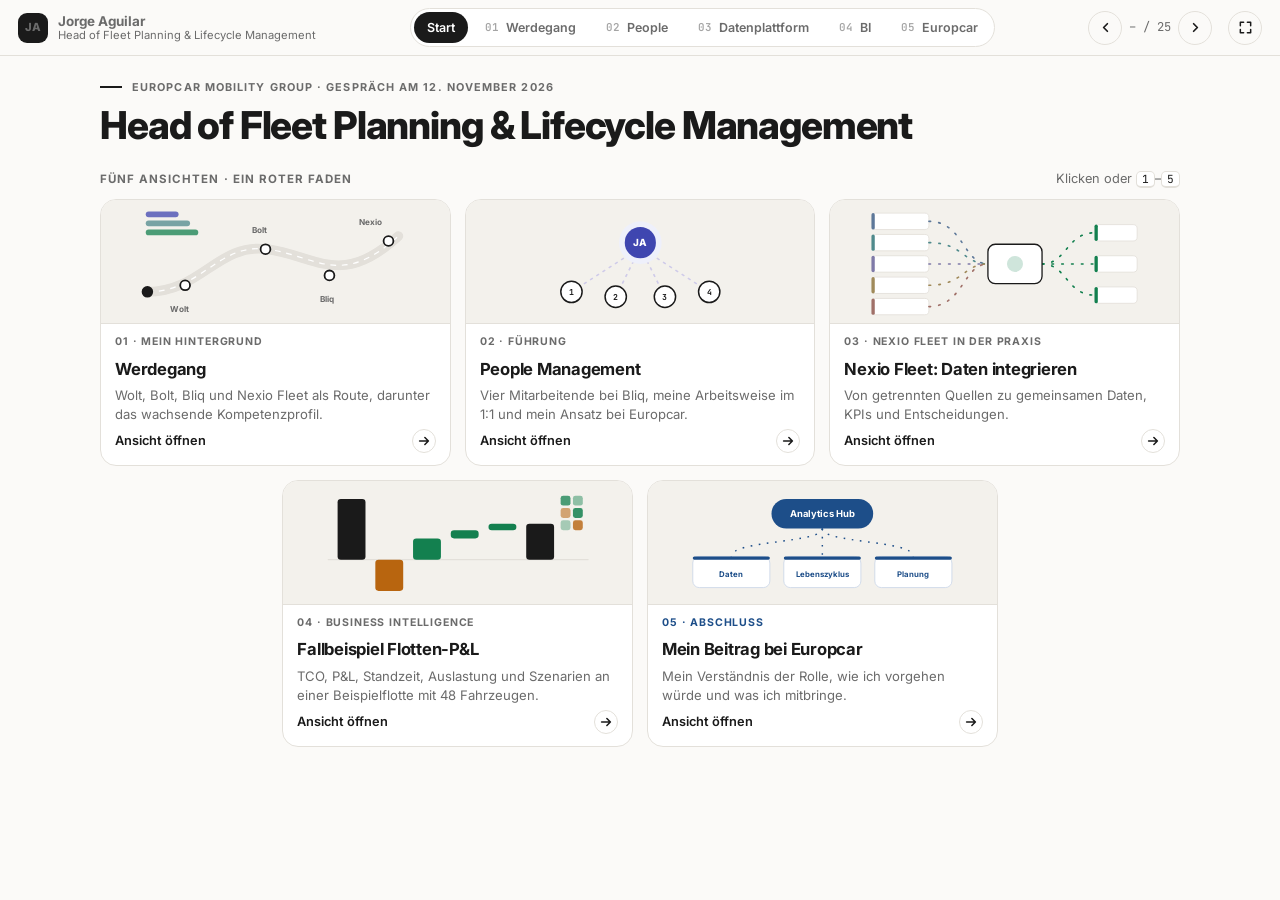
==== europcar-praesentation/index.html @ 6c00a8e5 "Europcar: Detail-Label im letzten Schritt „Fazit · Was ich bei Europcar einbringe“ Co-Authored-By: C" ====
<!DOCTYPE html>
<html lang="de" data-theme="light">
<head>
<meta charset="utf-8">
<meta name="viewport" content="width=device-width, initial-scale=1, viewport-fit=cover">
<title>Europcar · Interaktive Präsentation</title>
<link rel="preconnect" href="https://fonts.googleapis.com">
<link rel="preconnect" href="https://fonts.gstatic.com" crossorigin>
<link href="https://fonts.googleapis.com/css2?family=Inter:wght@400;500;600;700;800&family=JetBrains+Mono:wght@500;600;700&display=swap" rel="stylesheet">
<style>
:root{
  --bg:#fbfaf8;--panel:#ffffff;--ink:#1a1a1a;--quiet:#6b6b6b;--line:#e3e0da;--soft:#f3f1ec;
  --flow:#13804f;--leak:#b8650f;--gate:#3f46b0;--gate-bg:#eef0fb;--dim:#b9b5ad;
  --s1:#5d7899;--s2:#4f8a8c;--s3:#7f7aa8;--s4:#a08a5a;--s5:#a07068;
  --top:56px;
}
*,*::before,*::after{box-sizing:border-box}
html,body{height:100%}
body{margin:0;background:var(--bg);color:var(--ink);font-family:Inter,-apple-system,BlinkMacSystemFont,sans-serif;font-size:15px;line-height:1.55;-webkit-font-smoothing:antialiased;overflow:hidden}
/* ---------- top bar ---------- */
.top{position:fixed;inset:0 0 auto 0;height:var(--top);z-index:50;display:flex;align-items:center;gap:16px;padding:0 18px;
  background:rgba(251,250,248,.92);backdrop-filter:saturate(1.4) blur(8px);-webkit-backdrop-filter:saturate(1.4) blur(8px);border-bottom:1px solid var(--line)}
.brand{display:flex;align-items:center;gap:10px;min-width:0;cursor:pointer;background:none;border:0;padding:0;font:inherit;color:inherit;text-align:left}
.mono{width:30px;height:30px;border-radius:9px;background:var(--ink);color:var(--panel);display:grid;place-items:center;font-weight:800;font-size:.78rem;letter-spacing:.02em;flex:none}
.brand .mono{display:grid}
.brand b{display:block;font-size:.84rem;line-height:1.2}
.brand span{display:block;font-size:.7rem;color:var(--quiet);line-height:1.2;white-space:nowrap}
.tabs{display:flex;gap:4px;margin:0 auto;padding:3px;border:1px solid var(--line);border-radius:999px;background:var(--panel)}
.tabs button{font:inherit;font-size:.78rem;font-weight:600;color:var(--quiet);background:transparent;border:0;border-radius:999px;padding:6px 13px;cursor:pointer;white-space:nowrap;display:inline-flex;align-items:center;gap:7px}
.tabs button:hover{color:var(--ink)}
.tabs button.on{background:var(--ink);color:var(--panel)}
.tabs .n{font-family:"JetBrains Mono",monospace;font-size:.68rem;opacity:.6}
.tbtn{width:34px;height:34px;border-radius:999px;border:1px solid var(--line);background:transparent;color:var(--ink);display:inline-flex;align-items:center;justify-content:center;cursor:pointer;flex:none;padding:0}
.tbtn:hover{border-color:var(--ink)}
.tbtn svg{width:15px;height:15px}
@media (max-width:980px){.brand span{display:none}}
@media (max-width:820px){.tabs .t{display:none}.brand b{display:none}}
/* ---------- views ---------- */
.view{position:fixed;inset:var(--top) 0 0 0;display:none}
.view.on{display:block}
.view iframe{width:100%;height:100%;border:0;display:block;background:var(--bg)}
#welcome{overflow-y:auto}
/* ---------- welcome ---------- */
.hero{max-width:1120px;margin:0 auto;padding:clamp(14px,2.5vh,40px) 20px 12px}
.kick{font-size:.68rem;font-weight:700;text-transform:uppercase;letter-spacing:.1em;color:var(--quiet);display:flex;align-items:center;gap:10px}
.kick i{display:inline-block;width:22px;height:2px;background:var(--ink)}
h1{font-size:clamp(1.6rem,3vw,2.4rem);line-height:1.08;letter-spacing:-.03em;font-weight:800;margin:10px 0 0}
.lead{font-size:clamp(.98rem,1.4vw,1.1rem);color:var(--quiet);max-width:62ch;margin:0}
.lead b{color:var(--ink);font-weight:600}
.meta{display:flex;flex-wrap:wrap;gap:8px 22px;margin:22px 0 0;font-size:.82rem;color:var(--quiet)}
.meta span{display:inline-flex;align-items:center;gap:7px}
.meta i{width:6px;height:6px;border-radius:50%;background:var(--flow);display:inline-block}
.sect{display:flex;align-items:baseline;justify-content:space-between;gap:16px;margin:clamp(14px,2.5vh,32px) 0 10px;flex-wrap:wrap}
.sect h2{font-size:.72rem;font-weight:700;text-transform:uppercase;letter-spacing:.09em;color:var(--quiet);margin:0}
.sect p{margin:0;font-size:.8rem;color:var(--quiet)}
.cards{display:grid;grid-template-columns:repeat(3,minmax(0,1fr));gap:14px}
@media (max-width:900px){.cards{grid-template-columns:1fr}}
.card{position:relative;text-align:left;font:inherit;color:inherit;background:var(--panel);border:1px solid var(--line);border-radius:16px;padding:0;cursor:pointer;overflow:hidden;
  transition:border-color .2s,transform .25s cubic-bezier(.2,.7,.2,1),box-shadow .25s;animation:rise .6s cubic-bezier(.2,.7,.2,1) both;display:flex;flex-direction:column}
.card:nth-child(2){animation-delay:.08s}.card:nth-child(3){animation-delay:.16s}
.card:hover,.card:focus-visible{border-color:var(--ink);transform:translateY(-3px);box-shadow:0 14px 30px rgba(20,20,20,.08);outline:none}
.art{height:150px;background:var(--soft);border-bottom:1px solid var(--line);display:block;width:100%}
.cb{padding:10px 14px 12px;display:flex;flex-direction:column;gap:4px;flex:1}
.q{font-size:.66rem;font-weight:700;text-transform:uppercase;letter-spacing:.08em;color:var(--quiet);display:flex;justify-content:space-between;gap:8px}
.q .f{font-family:"JetBrains Mono",monospace;letter-spacing:0;text-transform:none}
.card h3{margin:2px 0 0;font-size:1.04rem;letter-spacing:-.015em}
.card p{margin:0;font-size:.82rem;line-height:1.4;color:var(--quiet)}
.go{margin-top:auto;padding-top:2px;display:flex;align-items:center;justify-content:space-between;font-size:.8rem;font-weight:600}
.go .arrow{width:24px;height:24px;border-radius:999px;border:1px solid var(--line);display:grid;place-items:center;transition:background .2s,color .2s,border-color .2s}
.card:hover .go .arrow{background:var(--ink);color:var(--panel);border-color:var(--ink)}
.closing{margin-top:14px;display:grid;grid-template-columns:auto 1fr;gap:14px;align-items:center;padding:14px 18px;border:1px dashed var(--dim);border-radius:14px;font-size:.86rem;color:var(--quiet);animation:rise .6s .24s cubic-bezier(.2,.7,.2,1) both}
.closing b{color:var(--ink)}
.closing .num{font-family:"JetBrains Mono",monospace;font-size:.72rem;font-weight:700;color:var(--ink);border:1px solid var(--line);border-radius:6px;padding:2px 7px;background:var(--panel)}
kbd{font-family:"JetBrains Mono",monospace;font-size:.7rem;border:1px solid var(--line);border-bottom-width:2px;border-radius:5px;padding:0 5px;background:var(--panel);color:var(--ink)}
@keyframes rise{from{opacity:0;transform:translateY(10px)}to{opacity:1;transform:none}}
/* art animations */
.route-dot{offset-path:path('M24 112 C 90 112, 110 52, 170 60 S 260 108, 330 44');animation:drive 4.5s cubic-bezier(.45,.05,.55,.95) infinite}
@keyframes drive{0%{offset-distance:0%}70%,100%{offset-distance:100%}}
.flow-dot{animation:flow 3.2s linear infinite}
@keyframes flow{from{stroke-dashoffset:60}to{stroke-dashoffset:0}}
.team-dash{animation:team 1s linear infinite}
@keyframes team{from{stroke-dashoffset:18}to{stroke-dashoffset:0}}
.bar-g{transform-box:fill-box;transform-origin:bottom;animation:grow 3.6s cubic-bezier(.2,.7,.2,1) -1.3s infinite}
@keyframes grow{0%{transform:scaleY(.15)}35%,85%{transform:scaleY(1)}100%{transform:scaleY(.15)}}
@media (prefers-reduced-motion:reduce){.card,.closing,.route-dot,.flow-dot,.team-dash,.bar-g{animation:none}}
.hint{position:fixed;left:50%;bottom:18px;transform:translateX(-50%) translateY(10px);z-index:60;background:var(--ink);color:var(--panel);font-size:.78rem;font-weight:600;padding:8px 14px;border-radius:999px;opacity:0;pointer-events:none;transition:opacity .25s,transform .25s}
.hint.show{opacity:1;transform:translateX(-50%)}
.cards{grid-template-columns:repeat(6,minmax(0,1fr))}
.cards .card{grid-column:span 2}.cards .card:nth-child(4){grid-column:2 / span 2}
@media (max-width:900px){.cards{grid-template-columns:1fr}.cards .card,.cards .card:nth-child(4){grid-column:auto}}
.card:nth-child(4){animation-delay:.24s}.card:nth-child(5){animation-delay:.32s}
.card.ec .q{color:#1d4e89}
.art{height:clamp(80px,calc(20vh - 56px),130px)}
.pulse{transform-box:fill-box;transform-origin:center;animation:pulse 2.6s ease-in-out infinite}
@keyframes pulse{0%,100%{transform:scale(.85);opacity:.9}50%{transform:scale(1.15);opacity:.4}}
.gnav{display:inline-flex;align-items:center;gap:6px;flex:none}
.gnav span{font-family:"JetBrains Mono",monospace;font-size:.76rem;color:var(--quiet);min-width:44px;text-align:center}
.gstrip{position:fixed;left:0;right:0;top:var(--top);height:3px;z-index:49;background:transparent}
.gstrip i{display:block;height:100%;background:var(--gate);width:0;transition:width .35s cubic-bezier(.2,.7,.2,1)}
@media (max-width:1100px){.tabs .t{display:none}}
@media (prefers-reduced-motion:reduce){.pulse{animation:none}}
.card .art *{animation-play-state:paused}
.card:hover .art *,.card:focus-visible .art *{animation-play-state:running}
</style>
</head>
<body>
<header class="top">
  <button class="brand" id="home" aria-label="Zur Startseite"><span class="mono">JA</span><span><b>Jorge Aguilar</b><span>Head of Fleet Planning &amp; Lifecycle Management</span></span></button>
  <nav class="tabs" id="tabs" aria-label="Ansichten">
    <button data-v="0"><span>Start</span></button>
    <button data-v="1"><span class="n">01</span><span class="t">Werdegang</span></button>
    <button data-v="2"><span class="n">02</span><span class="t">People</span></button>
    <button data-v="3"><span class="n">03</span><span class="t">Datenplattform</span></button>
    <button data-v="4"><span class="n">04</span><span class="t">BI</span></button>
    <button data-v="5"><span class="n">05</span><span class="t">Europcar</span></button>
  </nav>
  <div class="gnav" id="gnav"><button class="tbtn" id="gPrev" aria-label="Vorheriger Schritt"><svg width="14" height="14" viewBox="0 0 16 16" fill="none" stroke="currentColor" stroke-width="1.8" stroke-linecap="round" stroke-linejoin="round"><path d="M10 4L6 8l4 4"/></svg></button><span id="gN">– / 12</span><button class="tbtn" id="gNext" aria-label="Nächster Schritt"><svg width="14" height="14" viewBox="0 0 16 16" fill="none" stroke="currentColor" stroke-width="1.8" stroke-linecap="round" stroke-linejoin="round"><path d="M6 4l4 4-4 4"/></svg></button></div>
  <button class="tbtn" id="fsb" aria-label="Vollbild" title="Vollbild"></button>
</header>
<div class="gstrip" aria-hidden="true"><i id="gBar"></i></div>

<main>
<section class="view on" id="welcome" aria-label="Start">
  <div class="hero">
    <div class="kick"><i></i>Europcar Mobility Group · Gespräch am 12. November 2026</div>
    <h1>Head of Fleet Planning &amp; Lifecycle Management</h1>

    <div class="sect"><h2>Fünf Ansichten · ein roter Faden</h2><p>Klicken oder <kbd>1</kbd>–<kbd>5</kbd></p></div>
    <div class="cards">
      <button class="card" data-v="1">
        <svg class="art" viewBox="0 0 360 150" preserveAspectRatio="xMidYMid meet" aria-hidden="true">
          <path d="M24 112 C 90 112, 110 52, 170 60 S 260 108, 330 44" fill="none" stroke="#e3e0da" stroke-width="12" stroke-linecap="round"/>
          <path d="M24 112 C 90 112, 110 52, 170 60 S 260 108, 330 44" fill="none" stroke="#fff" stroke-width="1.5" stroke-dasharray="7 7"/>
          <g fill="#fff" stroke="#1a1a1a" stroke-width="2.2"><circle cx="70" cy="104" r="6"/><circle cx="168" cy="60" r="6"/><circle cx="246" cy="92" r="6"/><circle cx="318" cy="50" r="6"/></g>
          <circle class="route-dot" r="7" fill="#1a1a1a"/>
          <g font-family="Inter" font-size="10" font-weight="700" fill="#6b6b6b"><text x="52" y="136">Wolt</text><text x="152" y="40">Bolt</text><text x="234" y="124">Bliq</text><text x="282" y="30">Nexio</text></g>
          <g><rect x="22" y="14" width="40" height="7" rx="3.5" fill="#3f46b0" opacity=".75"/><rect x="22" y="25" width="54" height="7" rx="3.5" fill="#4f8a8c" opacity=".75"/><rect x="22" y="36" width="64" height="7" rx="3.5" fill="#13804f" opacity=".75"/></g>
        </svg>
        <div class="cb">
          <div class="q"><span>01 · Mein Hintergrund</span></div>
          <h3>Werdegang</h3>
          <p>Wolt, Bolt, Bliq und Nexio Fleet als Route, darunter das wachsende Kompetenzprofil.</p>
          <div class="go"><span>Ansicht öffnen</span><span class="arrow"><svg width="14" height="14" viewBox="0 0 16 16" fill="none" stroke="currentColor" stroke-width="1.8" stroke-linecap="round" stroke-linejoin="round"><path d="M3 8h10M9 4l4 4-4 4"/></svg></span></div>
        </div>
      </button>
      <button class="card" data-v="2">
        <svg class="art" viewBox="0 0 360 150" preserveAspectRatio="xMidYMid meet" aria-hidden="true">
          <g class="team-dash" stroke="#cfcbe9" stroke-width="2" fill="none" stroke-dasharray="4 5"><path d="M96 112 L180 58"/><path d="M150 118 L180 58"/><path d="M210 118 L180 58"/><path d="M264 112 L180 58"/></g>
          <circle class="pulse" cx="180" cy="52" r="26" fill="#eef0fb"/>
          <circle cx="180" cy="52" r="19" fill="#3f46b0"/><text x="180" y="56.5" text-anchor="middle" font-family="Inter" font-size="12" font-weight="800" fill="#fff">JA</text>
          <g fill="#fff" stroke="#1a1a1a" stroke-width="1.8"><circle cx="96" cy="112" r="13"/><circle cx="150" cy="118" r="13"/><circle cx="210" cy="118" r="13"/><circle cx="264" cy="112" r="13"/></g>
          <g font-family="JetBrains Mono" font-size="10" font-weight="700" fill="#1a1a1a" text-anchor="middle"><text x="96" y="115.5">1</text><text x="150" y="121.5">2</text><text x="210" y="121.5">3</text><text x="264" y="115.5">4</text></g>
        </svg>
        <div class="cb">
          <div class="q"><span>02 · Führung</span></div>
          <h3>People Management</h3>
          <p>Vier Mitarbeitende bei Bliq, meine Arbeitsweise im 1:1 und mein Ansatz bei Europcar.</p>
          <div class="go"><span>Ansicht öffnen</span><span class="arrow"><svg width="14" height="14" viewBox="0 0 16 16" fill="none" stroke="currentColor" stroke-width="1.8" stroke-linecap="round" stroke-linejoin="round"><path d="M3 8h10M9 4l4 4-4 4"/></svg></span></div>
        </div>
      </button>
      <button class="card" data-v="3">
        <svg class="art" viewBox="0 0 360 150" preserveAspectRatio="xMidYMid meet" aria-hidden="true">
          <g fill="#fff" stroke="#e3e0da"><rect x="18" y="16" width="70" height="20" rx="5"/><rect x="18" y="42" width="70" height="20" rx="5"/><rect x="18" y="68" width="70" height="20" rx="5"/><rect x="18" y="94" width="70" height="20" rx="5"/><rect x="18" y="120" width="70" height="20" rx="5"/></g>
          <g><rect x="18" y="16" width="4" height="20" rx="2" fill="#5d7899"/><rect x="18" y="42" width="4" height="20" rx="2" fill="#4f8a8c"/><rect x="18" y="68" width="4" height="20" rx="2" fill="#7f7aa8"/><rect x="18" y="94" width="4" height="20" rx="2" fill="#a08a5a"/><rect x="18" y="120" width="4" height="20" rx="2" fill="#a07068"/></g>
          <g fill="none" stroke-width="2" stroke-linecap="round" class="flow-dot" stroke-dasharray="2 10">
            <path d="M88 26 C 130 26,130 78,160 78" stroke="#5d7899"/><path d="M88 52 C 130 52,130 78,160 78" stroke="#4f8a8c"/><path d="M88 78 L 160 78" stroke="#7f7aa8"/><path d="M88 104 C 130 104,130 78,160 78" stroke="#a08a5a"/><path d="M88 130 C 130 130,130 78,160 78" stroke="#a07068"/>
            <path d="M226 78 C 256 78,256 40,290 40" stroke="#13804f"/><path d="M226 78 L 290 78" stroke="#13804f"/><path d="M226 78 C 256 78,256 116,290 116" stroke="#13804f"/></g>
          <rect x="160" y="54" width="66" height="48" rx="9" fill="#fff" stroke="#1a1a1a" stroke-width="1.6"/>
          <circle cx="193" cy="78" r="9" fill="#13804f" opacity=".2" stroke="#13804f" stroke-width="1.5"/>
          <g fill="#fff" stroke="#e3e0da"><rect x="290" y="30" width="52" height="20" rx="5"/><rect x="290" y="68" width="52" height="20" rx="5"/><rect x="290" y="106" width="52" height="20" rx="5"/></g>
          <g><rect x="290" y="30" width="4" height="20" rx="2" fill="#13804f"/><rect x="290" y="68" width="4" height="20" rx="2" fill="#13804f"/><rect x="290" y="106" width="4" height="20" rx="2" fill="#13804f"/></g>
        </svg>
        <div class="cb">
          <div class="q"><span>03 · Nexio Fleet in der Praxis</span></div>
          <h3>Nexio Fleet: Daten integrieren</h3>
          <p>Von getrennten Quellen zu gemeinsamen Daten, KPIs und Entscheidungen.</p>
          <div class="go"><span>Ansicht öffnen</span><span class="arrow"><svg width="14" height="14" viewBox="0 0 16 16" fill="none" stroke="currentColor" stroke-width="1.8" stroke-linecap="round" stroke-linejoin="round"><path d="M3 8h10M9 4l4 4-4 4"/></svg></span></div>
        </div>
      </button>
      <button class="card" data-v="4">
        <svg class="art" viewBox="0 0 360 150" preserveAspectRatio="xMidYMid meet" aria-hidden="true">
          <line x1="22" y1="96" x2="340" y2="96" stroke="#e3e0da" stroke-width="1.5"/>
          <rect class="bar-g" x="34" y="22" width="34" height="74" rx="4" fill="#1a1a1a"/>
          <rect class="bar-g" style="animation-delay:.12s" x="80" y="96" width="34" height="38" rx="4" fill="#b8650f"/>
          <rect class="bar-g" style="animation-delay:.24s" x="126" y="70" width="34" height="26" rx="4" fill="#13804f"/>
          <rect class="bar-g" style="animation-delay:.36s" x="172" y="60" width="34" height="10" rx="4" fill="#13804f"/>
          <rect class="bar-g" style="animation-delay:.48s" x="218" y="52" width="34" height="8" rx="4" fill="#13804f"/>
          <rect class="bar-g" style="animation-delay:.6s" x="264" y="52" width="34" height="44" rx="4" fill="#1a1a1a"/>
          <g>
            <rect x="306" y="18" width="12" height="12" rx="3" fill="#13804f" opacity=".75"/><rect x="321" y="18" width="12" height="12" rx="3" fill="#13804f" opacity=".45"/>
            <rect x="306" y="33" width="12" height="12" rx="3" fill="#b8650f" opacity=".55"/><rect x="321" y="33" width="12" height="12" rx="3" fill="#13804f" opacity=".85"/>
            <rect x="306" y="48" width="12" height="12" rx="3" fill="#13804f" opacity=".35"/><rect x="321" y="48" width="12" height="12" rx="3" fill="#b8650f" opacity=".8"/></g>
        </svg>
        <div class="cb">
          <div class="q"><span>04 · Business Intelligence</span></div>
          <h3>Fallbeispiel Flotten-P&amp;L</h3>
          <p>TCO, P&amp;L, Standzeit, Auslastung und Szenarien an einer Beispielflotte mit 48 Fahrzeugen.</p>
          <div class="go"><span>Ansicht öffnen</span><span class="arrow"><svg width="14" height="14" viewBox="0 0 16 16" fill="none" stroke="currentColor" stroke-width="1.8" stroke-linecap="round" stroke-linejoin="round"><path d="M3 8h10M9 4l4 4-4 4"/></svg></span></div>
        </div>
      </button>
      <button class="card ec" data-v="5">
        <svg class="art" viewBox="0 0 360 150" preserveAspectRatio="xMidYMid meet" aria-hidden="true">
          <g fill="#fff" stroke="#c9d6e8"><rect x="22" y="92" width="94" height="38" rx="8"/><rect x="133" y="92" width="94" height="38" rx="8"/><rect x="244" y="92" width="94" height="38" rx="8"/></g>
          <g fill="#1d4e89"><rect x="22" y="92" width="94" height="4" rx="2"/><rect x="133" y="92" width="94" height="4" rx="2"/><rect x="244" y="92" width="94" height="4" rx="2"/></g>
          <g fill="none" stroke="#1d4e89" stroke-width="1.8" class="flow-dot" stroke-dasharray="2 8"><path d="M180 58 C 180 76, 69 72, 69 92"/><path d="M180 58 L 180 92"/><path d="M180 58 C 180 76, 291 72, 291 92"/></g>
          <rect x="118" y="22" width="124" height="36" rx="18" fill="#1d4e89"/><text x="180" y="44.5" text-anchor="middle" font-family="Inter" font-size="11.5" font-weight="700" fill="#fff">Analytics Hub</text>
          <g font-family="Inter" font-size="9.5" font-weight="700" fill="#1d4e89" text-anchor="middle"><text x="69" y="117">Daten</text><text x="180" y="117">Lebenszyklus</text><text x="291" y="117">Planung</text></g>
        </svg>
        <div class="cb">
          <div class="q"><span>05 · Abschluss</span></div>
          <h3>Mein Beitrag bei Europcar</h3>
          <p>Mein Verständnis der Rolle, wie ich vorgehen würde und was ich mitbringe.</p>
          <div class="go"><span>Ansicht öffnen</span><span class="arrow"><svg width="14" height="14" viewBox="0 0 16 16" fill="none" stroke="currentColor" stroke-width="1.8" stroke-linecap="round" stroke-linejoin="round"><path d="M3 8h10M9 4l4 4-4 4"/></svg></span></div>
        </div>
      </button>
    </div>
  </div>
</section>
<section class="view" id="v1" aria-label="Werdegang"><iframe title="Werdegang" allow="fullscreen" allowfullscreen></iframe></section>
<section class="view" id="v2" aria-label="People Management"><iframe title="People Management" allow="fullscreen" allowfullscreen></iframe></section>
<section class="view" id="v3" aria-label="Datenplattform"><iframe title="Nexio Fleet: Datenfluss" allow="fullscreen" allowfullscreen></iframe></section>
<section class="view" id="v4" aria-label="Business Intelligence"><iframe title="Business Intelligence" allow="fullscreen" allowfullscreen></iframe></section>
<section class="view" id="v5" aria-label="Mein Beitrag bei Europcar"><iframe title="Mein Beitrag bei Europcar" allow="fullscreen" allowfullscreen></iframe></section>
</main>
<div class="hint" id="hint"></div>

<script>
var SRC=[null,"<!DOCTYPE html>\n<html lang=\"de\" data-theme=\"light\">\n<head>\n<meta charset=\"utf-8\">\n<meta name=\"viewport\" content=\"width=device-width, initial-scale=1, viewport-fit=cover\">\n<title>Folie 3 · Werdegang<\/title>\n<link rel=\"preconnect\" href=\"https://fonts.googleapis.com\">\n<link rel=\"preconnect\" href=\"https://fonts.gstatic.com\" crossorigin>\n<link href=\"https://fonts.googleapis.com/css2?family=Inter:wght@400;500;600;700;800&family=JetBrains+Mono:wght@500;600;700&display=swap\" rel=\"stylesheet\">\n<style>\n:root{\n  --bg:#fbfaf8;--panel:#ffffff;--ink:#1a1a1a;--quiet:#6b6b6b;--line:#e3e0da;--soft:#f3f1ec;\n  --road:#e6e3dd;--road2:#1a1a1a;--flow:#13804f;--dim:#b9b5ad;\n  --m:#3f46b0;--p:#4f8a8c;--d:#13804f;--e:#b8650f;\n  --shadow:none;\n}\n*,*::before,*::after{box-sizing:border-box}\nbody{margin:0;background:var(--bg);color:var(--ink);font-family:Inter,-apple-system,BlinkMacSystemFont,sans-serif;font-size:15px;line-height:1.55;-webkit-font-smoothing:antialiased}\n.wrap{max-width:1160px;margin:0 auto;padding:72px 16px 90px}\n.bar{display:flex;flex-wrap:wrap;gap:4px;margin-bottom:-1px;padding:0 14px;align-items:flex-end;position:relative;z-index:1}\n.bar button{padding:8px 16px;font:inherit;font-size:.79rem;font-weight:600;background:var(--soft);color:var(--quiet);border:1px solid var(--line);border-radius:10px 10px 0 0;cursor:pointer;transition:background .2s,color .2s}\n.bar button:hover{color:var(--ink);background:#ece9e3}\n.bar button.on{background:var(--panel);color:var(--ink);border-bottom-color:var(--panel);padding-top:10px}\n.bar button .no{font-family:\"JetBrains Mono\",monospace;font-size:.7rem;opacity:.55;margin-right:6px}\n.bar .sp{flex:1}\n#stage{background:var(--bg)}\n.frame{background:var(--panel);border:1px solid var(--line);border-radius:14px;overflow:hidden}\n.caption{display:flex;gap:14px;align-items:flex-start;justify-content:space-between;padding:14px 18px 10px;border-bottom:1px solid var(--line)}\n.caption .ct{font-size:.66rem;font-weight:700;text-transform:uppercase;letter-spacing:.08em;color:var(--quiet)}\n.caption .ch{font-size:1.12rem;font-weight:700;margin:2px 0 0;letter-spacing:-.01em}\n.caption .nav{display:flex;gap:6px;align-items:center;flex:none}\n.scroll{overflow-x:auto;-webkit-overflow-scrolling:touch}\ncanvas{display:block;min-width:920px;width:100%;height:auto}\n#stage:fullscreen{padding:24px 30px;display:flex;flex-direction:column;justify-content:center}\n#stage:fullscreen .scroll{overflow:hidden}\n#stage:fullscreen canvas{min-width:0;width:auto;max-width:100%;max-height:calc(100vh - 150px);margin:0 auto}\n.detail{margin-top:16px;background:var(--panel);border:1px solid var(--line);border-radius:16px;box-shadow:var(--shadow);padding:22px 24px}\n.dhead{display:flex;justify-content:space-between;gap:20px;align-items:flex-start;flex-wrap:wrap}\n.kick{font-size:.64rem;font-weight:700;text-transform:uppercase;letter-spacing:.08em;color:var(--quiet)}\n.detail h3{margin:4px 0 2px;font-size:1.25rem;letter-spacing:-.015em}\n.meta{font-size:.84rem;color:var(--quiet)}\n.hero{display:flex;gap:22px;flex-wrap:wrap}\n.hero div{text-align:right}\n.hero b{display:block;font-family:\"JetBrains Mono\",monospace;font-size:1.45rem;font-weight:700;letter-spacing:-.02em;line-height:1.1;color:var(--flow)}\n.hero span{font-size:.72rem;color:var(--quiet)}\n.grid3{display:grid;grid-template-columns:1.25fr 1fr 1fr;gap:12px;margin-top:16px}\n@media (max-width:860px){.grid3{grid-template-columns:1fr !important}.hero div{text-align:left}}\n.cell{background:var(--soft);border-radius:12px;padding:12px 14px;font-size:.86rem}\n.cell .h{display:block;font-size:.62rem;font-weight:700;text-transform:uppercase;letter-spacing:.08em;color:var(--quiet);margin-bottom:6px}\n.cell ul{margin:0;padding-left:16px}.cell li{margin-bottom:3px}\n.cell.ev .h{color:var(--flow)}.cell.ec .h{color:var(--p)}\n.tri{display:grid;grid-template-columns:repeat(3,minmax(0,1fr));gap:12px;margin-top:16px}\n@media (max-width:760px){.tri{grid-template-columns:1fr}}\n.tri .cell b.t{display:block;font-size:.9rem;margin-bottom:6px}\n.chips{display:flex;flex-wrap:wrap;gap:6px;margin-top:14px}\n.chip{display:inline-flex;align-items:center;gap:7px;font-size:.76rem;font-weight:600;padding:5px 11px;border-radius:999px;border:1px solid var(--line);background:var(--panel);color:var(--ink);cursor:pointer;font-family:inherit}\n.chip:hover{border-color:var(--quiet)}\n.sw{width:9px;height:9px;border-radius:3px;display:inline-block}\n.tags{display:flex;flex-wrap:wrap;gap:5px;margin-top:4px}\n.tags span{font-size:.72rem;font-weight:600;padding:2px 8px;border-radius:6px;background:var(--panel);border:1px solid var(--line)}\n.fade{animation:fade .45s ease both}\n@keyframes fade{from{opacity:0;transform:translateY(5px)}to{opacity:1;transform:none}}\n@media (prefers-reduced-motion:reduce){.fade{animation:none}}\n.dhead{cursor:pointer;user-select:none;align-items:center}\n.dhead .dr{display:flex;align-items:center;gap:22px;flex-wrap:wrap}\n.tog{display:inline-flex;align-items:center;gap:6px;font-size:.76rem;font-weight:600;padding:6px 12px;border-radius:999px;border:1px solid var(--line);background:var(--panel);color:var(--ink);white-space:nowrap}\n.dhead:hover .tog{border-color:var(--quiet)}\n.tog svg{transition:transform .3s ease}\n.detail.open .tog svg{transform:rotate(180deg)}\n.dbody{display:grid;grid-template-rows:0fr;transition:grid-template-rows .35s ease}\n.detail.open .dbody{grid-template-rows:1fr}\n.dbody>div{overflow:hidden;min-height:0}\n.detail{padding:16px 22px}\n.detail h3{font-size:1.1rem}\n@media (prefers-reduced-motion:reduce){.dbody,.tog svg{transition:none}}\n/* ---- gemeinsame Bedienelemente (wie Folie 4) ---- */\n.caption .nav button{width:34px;height:34px;border-radius:999px;border:1px solid var(--line);background:transparent;color:var(--ink);font:inherit;font-size:1rem;cursor:pointer;display:inline-flex;align-items:center;justify-content:center;padding:0}\n.caption .nav button:hover{border-color:var(--ink)}\n.caption .nav button svg{width:15px;height:15px;display:block}\n.caption .nav .sep{width:1px;height:20px;background:var(--line);margin:0 6px;min-width:0}\n.caption .nav span#capN{font-family:\"JetBrains Mono\",monospace;font-size:.8rem;color:var(--quiet);min-width:38px;text-align:center}\n.drawer{position:fixed;left:50%;bottom:0;transform:translateX(-50%);width:min(1128px,calc(100vw - 32px));z-index:20;\n  background:var(--panel);border:1px solid var(--line);border-bottom:none;border-radius:14px 14px 0 0;box-shadow:0 -6px 24px rgba(0,0,0,.10)}\n.dh{width:100%;display:flex;align-items:center;gap:12px;padding:10px 18px;background:transparent;border:0;color:var(--ink);font:inherit;cursor:pointer;text-align:left;border-radius:14px 14px 0 0}\n.dh:hover .dchev{border-color:var(--ink)}\n.dh .dt{font-size:.62rem;font-weight:700;text-transform:uppercase;letter-spacing:.07em;color:var(--quiet);border:1px solid var(--line);border-radius:5px;padding:2px 7px;white-space:nowrap}\n.dh .dn{font-size:.86rem;font-weight:600;overflow:hidden;text-overflow:ellipsis;white-space:nowrap}\n.dh .dhero{display:flex;gap:16px;margin-left:auto;white-space:nowrap}\n.dh .dhero span{font-size:.7rem;color:var(--quiet)}\n.dh .dhero b{font-family:\"JetBrains Mono\",monospace;font-size:.86rem;color:var(--flow);margin-right:5px}\n.dh .dhint{font-size:.74rem;color:var(--quiet);white-space:nowrap}\n.dh .dhero:empty+.dhint{margin-left:auto}\n.dh .dchev{flex:none;width:28px;height:28px;border-radius:999px;border:1px solid var(--line);display:inline-flex;align-items:center;justify-content:center}\n.dh .dchev svg{width:14px;height:14px;transition:transform .2s}\n.drawer.open .dchev svg{transform:rotate(180deg)}\n#detail{display:none;padding:2px 18px 18px;max-height:46vh;overflow-y:auto;border-top:1px solid var(--line)}\n.drawer.open #detail{display:block;padding-top:14px}\n@media (max-width:760px){.dh .dhint,.dh .dhero{display:none}}\n.key{display:flex;flex-wrap:wrap;gap:14px;margin:12px 0 16px;font-size:.75rem;color:var(--quiet)}\n.key span{display:inline-flex;align-items:center;gap:6px}\n.key .sw{width:11px;height:11px;border-radius:3px;flex:none;display:inline-block}\n/* Detailbereich öffnet nach unten (im Seitenfluss statt fixiert) */\n.drawer{position:static;left:auto;bottom:auto;transform:none;width:auto;margin:14px 0 0;border:1px solid var(--line);border-radius:14px;box-shadow:none;z-index:auto}\n.dh{border-radius:14px}\n.drawer.open .dh{border-radius:14px 14px 0 0}\n#detail{max-height:none;overflow:visible}\n.dh .dchev svg{transform:rotate(180deg)}\n.drawer.open .dchev svg{transform:none}\n<\/style>\n<\/head>\n<body>\n<div class=\"wrap\">\n<div class=\"bar\" id=\"bar\"><\/div>\n<div id=\"stage\">\n  <div class=\"frame\">\n    <div class=\"caption\">\n      <div><div class=\"ct\" id=\"capT\"><\/div><div class=\"ch\" id=\"capH\"><\/div><\/div>\n      <div class=\"nav\"><button id=\"prev\" aria-label=\"Zurück\">&larr;<\/button><span id=\"capN\"><\/span><button id=\"next\" aria-label=\"Weiter\">&rarr;<\/button><i class=\"sep\" aria-hidden=\"true\"><\/i><button id=\"fsb\" aria-label=\"Vollbild\" title=\"Vollbild (F)\"><\/button><\/div>\n    <\/div>\n    <div class=\"scroll\"><canvas id=\"c\" aria-label=\"Werdegang als Route mit Stationen, Weiterbildung und wachsendem Kompetenzprofil\"><\/canvas><\/div>\n  <\/div>\n  <div class=\"key\">\n    <span><i class=\"sw\" style=\"background:var(--m)\"><\/i>Menschen<\/span>\n    <span><i class=\"sw\" style=\"background:var(--p)\"><\/i>Prozesse<\/span>\n    <span><i class=\"sw\" style=\"background:var(--d)\"><\/i>Daten<\/span>\n    <span><i class=\"sw\" style=\"background:var(--e)\"><\/i>Weiterbildung<\/span>\n  <\/div>\n  <div class=\"drawer\" id=\"drawer\">\n    <button class=\"dh\" id=\"dh\" aria-expanded=\"false\" aria-controls=\"detail\"><span class=\"dt\" id=\"dTag\">Details<\/span><span class=\"dn\" id=\"dName\"><\/span><span class=\"dhero\" id=\"dHero\"><\/span><span class=\"dhint\" id=\"dHint\">Details einblenden<\/span><span class=\"dchev\"><svg viewBox=\"0 0 16 16\" fill=\"none\" stroke=\"currentColor\" stroke-width=\"1.7\" stroke-linecap=\"round\" stroke-linejoin=\"round\"><path d=\"M4 10l4-4 4 4\"/><\/svg><\/span><\/button>\n    <div id=\"detail\" aria-live=\"polite\"><\/div>\n  <\/div>\n<\/div>\n<\/div>\n\n<script>\n(function(){\nvar W=1100,H=476,cv=document.getElementById('c'),ctx=cv.getContext('2d');\nvar dpr=Math.max(1,Math.min(2.5,window.devicePixelRatio||1));cv.width=W*dpr;cv.height=H*dpr;ctx.setTransform(dpr,0,0,dpr,0,0);\nvar C={};function readVars(){var cs=getComputedStyle(document.documentElement);['--ink','--quiet','--line','--panel','--bg','--soft','--dim','--road','--road2','--m','--p','--d','--e','--flow'].forEach(function(k){C[k]=cs.getPropertyValue(k).trim()})}\nreadVars();if(window.matchMedia)window.matchMedia('(prefers-color-scheme: dark)').addEventListener('change',readVars);\nfunction rgba(hex,a){var h=hex.replace('#','');if(h.length===3)h=h.replace(/./g,'$&$&');var n=parseInt(h,16);return'rgba('+(n>>16&255)+','+(n>>8&255)+','+(n&255)+','+a+')'}\nfunction dark(){return false}\n\n/* ---------- geometry ---------- */\nvar T0=2020.7,T1=2026.98,X0=150,X1=1010,NOW=2026.86;\nfunction X(t){return X0+(t-T0)/(T1-T0)*(X1-X0)}\nvar RY=150,EY=206,PY=262;\nvar LANES=[{k:'m',n:'Menschen',y:PY+22},{k:'p',n:'Prozesse',y:PY+76},{k:'d',n:'Daten',y:PY+130}],RH=42,U=142,BX=150;\n\n/* ---------- content (CV + portfolio, verified) ---------- */\nvar ST=[\n {id:'wolt',yrs:'2021 – 2023',co:'Wolt',sub:'Gear Ops · Prozesse & Inventar',chip:'Einkauf −30 %',t0:2021.08,t1:2023.08,\n  title:'Operations Associate (Service & Gear Operations)',when:'Feb 2021 – Feb 2023 · davor ab Okt 2020 Kurierpartner',where:'Berlin, bundesweit 6 Städte',\n  hero:[['−30 %','Beschaffungskosten Ausrüstung']],\n  did:['Operative Prozesse im Gear Warehouse eingeführt und gesteuert','Lagerbestände analysiert, Abläufe verbessert','Ausrüstung zurückgenommen, aufbereitet und wieder ausgegeben','Courier-Onboarding und -Offboarding in Berlin, kleines Team von Gear Associates koordiniert'],\n  ev:['Beschaffungskosten für Ausrüstung rund −30 % gegenüber dem Vorjahr','Rund 525 Kurierkontakte pro Woche in ein kategorisiertes Servicemodell überführt'],\n  ec:'Bestände, Rückläufe und Wiederverwendung steuern: dieselbe Logik wie bei Fahrzeugen über den Lebenszyklus.',\n  g:{m:1,p:1.5,d:.5},gl:{m:'Gear-Team koordiniert',p:'Lager- & Serviceprozesse',d:'Bestandsanalyse'},gs:{d:'Bestände'}},\n {id:'bolt',yrs:'2023 – 2024',co:'Bolt',sub:'Fleet Ops · Angebotssteuerung',chip:'Bedarfssteuerung',t0:2023.42,t1:2024.42,\n  title:'Operations Specialist',when:'Jun 2023 – Jun 2024',where:'München / Süddeutschland',\n  hero:[],\n  did:['Mit Flottenpartnern gearbeitet: Partnerschaften, Account Management, Operations','Fahreraktivierung: Funnel von der Registrierung bis zur ersten Fahrt gemessen','Angebot entsprechend der Nachfrage geplant'],\n  ev:['Aktivierung von ca. 25 % auf ca. 58 % bei über 1.000 Registrierungen in sechs Wochen','Stornoquote −18 % durch Maßnahmen mit Flottenpartnern'],\n  ec:'Angebot an die Nachfrage anpassen ist der Kern der Flottenplanung.',\n  g:{m:.5,p:.5,d:1},gl:{m:'Fahrer & Flottenpartner',p:'Onboarding-Funnel',d:'Funnel-Daten'},gs:{m:'Partner',p:'Funnel'}},\n {id:'bliq',yrs:'2024 – 2025',co:'Bliq',sub:'Supply Ops · Team & Budget',chip:'4 direkte Mitarbeitende',t0:2024.5,t1:2025.5,\n  title:'Supply Operations Manager',when:'Jul 2024 – Jul 2025',where:'Berlin',\n  hero:[['4','direkte Mitarbeitende']],\n  did:['Vier direkte Mitarbeitende: Aufgaben verteilt, KPIs verfolgt, 1:1s, Coaching, Mitwirkung an Leistungsbeurteilungen','Supply-Budgets, KPIs und Partnerprogramme gesteuert','Earnings-per-Hour-Modell mit SLAs für Flottenpartner'],\n  ev:['Partnerbindung von unter 50 % auf über 80 % nach Neugestaltung des Partnermodells','Funktionsübergreifender Pilot mit 3 Mio. € ARR in vier Monaten'],\n  ec:'Ein Team von fünf Spezialisten führen, Budgets und KPIs steuern.',\n  g:{m:1.5,p:.5,d:.5},gl:{m:'4 direkte Mitarbeitende',p:'SLAs & Partnerprogramme',d:'KPIs & Budgets'},gs:{p:'SLAs',d:'Budgets'}},\n {id:'nexio',yrs:'SEIT 2025',co:'Nexio Fleet',sub:'Strategy & Ops · Data Hub',chip:'Datenplattform',t0:2025.5,t1:NOW,\n  title:'Senior Strategy & Operations Manager',when:'seit Jul 2025',where:'Berlin & Brandenburg',\n  hero:[],\n  did:['Seit dem Start an einer zentralen Daten- und Analyseplattform beteiligt','Anforderungen, Prozesse und KPIs definiert, Funktionen priorisiert','Umsetzung und Tests gemeinsam mit dem Entwicklerteam'],\n  ev:['Im Einsatz bei 8 Flottenbetreibern mit über 800 Fahrern in Berlin und Brandenburg','Betreiber berichten rund 60–70 % weniger Verwaltungsaufwand je Compliance-Zyklus'],\n  ec:'Datenintegration, gemeinsame KPIs und BI für TCO und P&L: genau das braucht ein Analytics Hub.',\n  g:{m:.5,p:1,d:1.5},gl:{m:'Betreiber & Entwickler',p:'Anforderungen & Prozesse',d:'Datenplattform & BI'},gs:{m:'Betreiber',p:'Anforderungen'}}\n];\nvar KUR={id:'kurier',co:'Kurier',t0:2020.75,t1:2021.08,g:{m:.5,p:.5},gl:{m:'Frontline: Kuriere',p:'Abläufe von innen'},gs:{m:'Frontline',p:'Abläufe'}};\nvar EDU=[\n {id:'da',co:'Ironhack',lab:'Data Analytics',yr:'2023',when:'Mär – Jun 2023',t0:2023.17,t1:2023.42,title:'Diploma Data Analytics',where:'Ironhack Berlin · Vollzeit',\n  tags:['Python','MySQL','Tableau','Pandas','Statistik','Datenvisualisierung','Angewandtes ML'],\n  ec:'Analysen und Modelle selbst verstehen, prüfen und mit Analysten auf Augenhöhe priorisieren.',g:{d:1},gl:{d:'Data Analytics'}},\n {id:'devops',co:'Ironhack',lab:'DevOps & Cloud',yr:'2026',when:'Jan – Mär 2026',t0:2026.0,t1:2026.21,title:'Diploma DevOps & Cloud Computing',where:'Ironhack Berlin',\n  tags:['CI/CD','Terraform','Docker','Kubernetes','AWS','Azure','Monitoring','Cloud Governance'],\n  ec:'Mit IT und Data Engineering über Datenpipelines, Cloud-Infrastruktur und den Betrieb eines Analytics Hubs sprechen.',g:{d:.5,p:.45},gl:{d:'Cloud & DevOps',p:'CI/CD'},gs:{d:'Cloud',p:'CI/CD'}}\n];\nvar SEQ=[KUR,ST[0],EDU[0],ST[1],ST[2],ST[3],EDU[1]];\n\nvar STEPS=[\n {t:'Wolt',h:'Prozesse und Bestände steuern – Beschaffungskosten rund −30 %.',s:0},\n {t:'Bolt',h:'Flottenpartner, Fahreraktivierung, Angebot nach Nachfrage.',s:1},\n {t:'Bliq',h:'Mehr Verantwortung: Team, Budgets, KPIs, Partnerprogramme.',s:2},\n {t:'Nexio Fleet',h:'Eine zentrale Daten- und Analyseplattform mitentwickeln.',s:3},\n {t:'Roter Faden',h:'Heute: Menschen, Prozesse und Daten verbinden, um bessere Ergebnisse zu erreichen.'}\n];\nvar step=0,sel=null,HIT=[],pulse=0,carT=T0+.02,target=NOW,profT=T0+.02,ptarget=NOW,wheel=0,moving=false;\nvar reduce=window.matchMedia&&window.matchMedia('(prefers-reduced-motion: reduce)').matches;\nfunction prog(s){return Math.max(0,Math.min(1,(profT-s.t0)/(s.t1-s.t0)))}\nfunction update(dt){var d=target-carT;moving=Math.abs(d)>.002;if(!moving){carT=target}else{var v=Math.sign(d)*Math.max(.4,Math.abs(d)*1.5)*dt;if(Math.abs(v)>Math.abs(d))v=d;carT+=v;wheel+=v*44}var pd=ptarget-profT;if(Math.abs(pd)<=.002)profT=ptarget;else{var pv=Math.sign(pd)*Math.max(.4,Math.abs(pd)*1.5)*dt;if(Math.abs(pv)>Math.abs(pd))pv=pd;profT+=pv}pulse+=dt}\n\n/* ---------- drawing helpers ---------- */\nfunction rr(x,y,w,h,r){r=Math.max(0,Math.min(r,w/2,h/2));ctx.beginPath();ctx.moveTo(x+r,y);ctx.arcTo(x+w,y,x+w,y+h,r);ctx.arcTo(x+w,y+h,x,y+h,r);ctx.arcTo(x,y+h,x,y,r);ctx.arcTo(x,y,x+w,y,r);ctx.closePath()}\nfunction shadowOn(b){ctx.shadowColor=dark()?'rgba(0,0,0,.45)':'rgba(16,18,22,.10)';ctx.shadowBlur=b||14;ctx.shadowOffsetY=3}\nfunction shadowOff(){ctx.shadowColor='transparent';ctx.shadowBlur=0;ctx.shadowOffsetY=0}\nfunction activeS(){return STEPS[step].s!=null?STEPS[step].s:null}\nfunction car(x,y){ctx.save();ctx.translate(x,y);\n  var bounce=moving?Math.sin(pulse*28)*.5:0;\n  ctx.fillStyle=rgba(C['--ink'],.14);ctx.beginPath();ctx.ellipse(0,1.5,24,3.2,0,0,6.3);ctx.fill();\n  ctx.translate(0,bounce);\n  ctx.fillStyle=C['--ink'];ctx.beginPath();\n  ctx.moveTo(-24,-5);ctx.quadraticCurveTo(-25,-13,-19,-14);ctx.lineTo(-11,-15);ctx.quadraticCurveTo(-5,-24,4,-24);ctx.quadraticCurveTo(11,-24,15,-15);\n  ctx.lineTo(21,-13.5);ctx.quadraticCurveTo(25.5,-12,25,-6);ctx.lineTo(24,-4);ctx.lineTo(-23,-4);ctx.closePath();ctx.fill();\n  ctx.fillStyle=dark()?'rgba(20,22,26,.85)':'rgba(255,255,255,.88)';\n  ctx.beginPath();ctx.moveTo(-8,-15.5);ctx.quadraticCurveTo(-3.5,-22,2,-22);ctx.lineTo(2,-15.5);ctx.closePath();ctx.fill();\n  ctx.beginPath();ctx.moveTo(4.5,-15.5);ctx.lineTo(4.5,-22);ctx.quadraticCurveTo(9.5,-22,12.5,-15.5);ctx.closePath();ctx.fill();\n  ctx.fillStyle='#f5c451';rr(21.5,-12,3,2.4,1);ctx.fill();ctx.fillStyle='#d9534f';rr(-24.5,-12,2.4,2.4,1);ctx.fill();\n  [-14,14].forEach(function(wx){ctx.save();ctx.translate(wx,-4);ctx.fillStyle=C['--ink'];ctx.beginPath();ctx.arc(0,0,5.6,0,6.3);ctx.fill();\n    ctx.fillStyle=C['--dim'];ctx.beginPath();ctx.arc(0,0,2.8,0,6.3);ctx.fill();ctx.rotate(wheel);ctx.strokeStyle=C['--ink'];ctx.lineWidth=1.1;\n    ctx.beginPath();ctx.moveTo(-2.8,0);ctx.lineTo(2.8,0);ctx.moveTo(0,-2.8);ctx.lineTo(0,2.8);ctx.stroke();ctx.restore()});\n  ctx.restore()}\n\n/* ---------- main draw ---------- */\nfunction draw(){HIT=[];ctx.clearRect(0,0,W,H);var as=activeS(),fin=step===4,thr=sel&&sel.type==='thread'?sel.k:null,eduSel=sel&&sel.type==='edu'?sel.i:null;\n  /* road */\n  ctx.lineCap='round';\n  ctx.strokeStyle=C['--road'];ctx.lineWidth=20;ctx.beginPath();ctx.moveTo(X0-16,RY);ctx.lineTo(X1+12,RY);ctx.stroke();\n  var gx=Math.max(X0-16,X(carT));\n  if(gx>X0-15){var grad=ctx.createLinearGradient(X0-16,0,gx+1,0);grad.addColorStop(0,rgba(C['--road2'],.5));grad.addColorStop(1,rgba(C['--road2'],.9));\n    ctx.strokeStyle=grad;ctx.lineWidth=20;ctx.beginPath();ctx.moveTo(X0-16,RY);ctx.lineTo(gx,RY);ctx.stroke()}\n  ctx.lineCap='butt';ctx.strokeStyle=rgba(C['--panel'],.9);ctx.lineWidth=1.8;ctx.setLineDash([10,9]);ctx.beginPath();ctx.moveTo(X0-6,RY);ctx.lineTo(X1+4,RY);ctx.stroke();ctx.setLineDash([]);\n  /* year ticks */\n  for(var y=2021;y<=2026;y++){var xx=X(y);ctx.fillStyle=C['--dim'];ctx.fillRect(xx-.5,RY+13,1,6);\n    ctx.font='600 10.5px \"JetBrains Mono\", monospace';ctx.fillStyle=C['--quiet'];ctx.textAlign='center';ctx.fillText(y,xx,RY+32)}\n  ctx.font='800 10.5px Inter, sans-serif';ctx.fillStyle=C['--ink'];ctx.textAlign='center';ctx.fillText('HEUTE',X(NOW),RY+32);\n  /* kurier start */\n  var kx=X(KUR.t0);ctx.beginPath();ctx.arc(kx,RY,5,0,6.3);ctx.fillStyle=C['--panel'];ctx.fill();ctx.strokeStyle=C['--quiet'];ctx.lineWidth=1.6;ctx.stroke();\n  ctx.font='600 10px Inter, sans-serif';ctx.fillStyle=C['--quiet'];ctx.textAlign='left';ctx.textAlign='right';ctx.fillText('Start als',X0-26,RY-3);ctx.fillText('Kurierpartner',X0-26,RY+10);\n  /* weiterbildung lane */\n  ctx.font='700 10.5px Inter, sans-serif';ctx.fillStyle=C['--quiet'];ctx.textAlign='right';ctx.fillText('WEITERBILDUNG',X0-22,EY+4);\n  ctx.strokeStyle=C['--line'];ctx.lineWidth=1;ctx.setLineDash([2,4]);ctx.beginPath();ctx.moveTo(X0-14,EY);ctx.lineTo(X1+10,EY);ctx.stroke();ctx.setLineDash([]);\n  EDU.forEach(function(e,i){var x0=X(e.t0),x1=X(e.t1),on=carT>=e.t0,hi=eduSel===i;ctx.font='700 10.5px Inter, sans-serif';var lab=e.lab+' · '+e.yr,pw=ctx.measureText(lab).width+30;\n    var px=Math.min((x0+x1)/2-pw/2,X1+10-pw);\n    ctx.strokeStyle=rgba(C['--e'],on?.55:.25);ctx.lineWidth=1;ctx.setLineDash([2,2]);ctx.beginPath();ctx.moveTo(x0,RY+11);ctx.lineTo(x0,EY-12);ctx.stroke();ctx.setLineDash([]);\n    ctx.save();ctx.globalAlpha=on?1:.45;if(hi)shadowOn(10);rr(px,EY-11,pw,22,11);ctx.fillStyle=on?(dark()?'#3a2a1a':'#fdf3e7'):C['--panel'];ctx.fill();shadowOff();\n    ctx.lineWidth=hi?2:1.2;ctx.strokeStyle=C['--e'];ctx.stroke();\n    ctx.fillStyle=C['--e'];ctx.beginPath();ctx.arc(px+12,EY,3.2,0,6.3);ctx.fill();\n    ctx.fillStyle=C['--ink'];ctx.textAlign='left';ctx.fillText(lab,px+21,EY+4);ctx.restore();\n    HIT.push({type:'edu',i:i,x:px,y:EY-12,w:pw,h:24})});\n  /* station cards */\n  var BW=180,BY=10,BH=88,prev=-1e9;\n  ST.forEach(function(s){var cx=(X(s.t0)+X(s.t1))/2;s._bx=Math.max(cx-BW/2,prev+BW+10);prev=s._bx});\n  var over=ST[3]._bx+BW-(W-10);if(over>0)for(var q=3;q>=0;q--){ST[q]._bx-=over;if(q>0&&ST[q]._bx-ST[q-1]._bx>=BW+10)break}\n  ST.forEach(function(s,i){var bx=s._bx,sx=X(s.t0),on=as==null||as===i,hi=as===i,reached=carT>=s.t0-.005;\n    ctx.save();ctx.globalAlpha=on?1:.38;\n    ctx.strokeStyle=hi?C['--ink']:C['--dim'];ctx.lineWidth=1;ctx.setLineDash([2,3]);ctx.beginPath();ctx.moveTo(bx+BW/2,BY+BH);ctx.bezierCurveTo(bx+BW/2,BY+BH+18,sx,RY-34,sx,RY-12);ctx.stroke();ctx.setLineDash([]);\n    shadowOn(hi?18:10);rr(bx,BY,BW,BH,12);ctx.fillStyle=C['--panel'];ctx.fill();shadowOff();\n    ctx.lineWidth=hi?2:1;ctx.strokeStyle=hi?C['--ink']:C['--line'];ctx.stroke();\n    if(hi){ctx.fillStyle=C['--ink'];rr(bx,BY+14,3,BH-28,2);ctx.fill()}\n    ctx.textAlign='left';ctx.fillStyle=C['--quiet'];ctx.font='600 10.5px \"JetBrains Mono\", monospace';ctx.fillText('0'+(i+1)+'  ·  '+s.yrs,bx+14,BY+20);\n    ctx.fillStyle=C['--ink'];ctx.font='800 16px Inter, sans-serif';ctx.fillText(s.co,bx+14,BY+41);\n    ctx.font='500 10.5px Inter, sans-serif';ctx.fillStyle=C['--quiet'];ctx.fillText(s.sub,bx+14,BY+57);\n    ctx.font='700 10.5px Inter, sans-serif';var cw=ctx.measureText(s.chip).width+16;rr(bx+14,BY+64,cw,18,9);ctx.fillStyle=rgba(C['--flow'],dark()?.2:.11);ctx.fill();\n    ctx.fillStyle=C['--flow'];ctx.fillText(s.chip,bx+22,BY+77);ctx.restore();\n    ctx.beginPath();ctx.arc(sx,RY,hi?10:8,0,6.3);ctx.fillStyle=C['--panel'];ctx.fill();ctx.lineWidth=2.4;ctx.strokeStyle=reached?C['--ink']:C['--dim'];ctx.stroke();\n    if(reached){ctx.beginPath();ctx.arc(sx,RY,hi?4.5:3.5,0,6.3);ctx.fillStyle=C['--ink'];ctx.fill()}\n    if(hi){ctx.beginPath();ctx.arc(sx,RY,15+2.5*Math.sin(pulse*3),0,6.3);ctx.strokeStyle=rgba(C['--ink'],.18);ctx.lineWidth=3;ctx.stroke()}\n    HIT.push({type:'s',i:i,x:bx,y:BY,w:BW,h:BH});HIT.push({type:'s',i:i,x:sx-14,y:RY-14,w:28,h:28})});\n  car(X(carT),RY-1);\n  /* competence profile */\n  ctx.strokeStyle=C['--line'];ctx.lineWidth=1;ctx.beginPath();ctx.moveTo(20,PY-14);ctx.lineTo(W-20,PY-14);ctx.stroke();\n  ctx.font='700 10px Inter, sans-serif';ctx.fillStyle=C['--quiet'];ctx.textAlign='left';ctx.fillText('KOMPETENZPROFIL',BX,PY+8);\n  ctx.font='500 10px Inter, sans-serif';ctx.fillText('wächst mit jeder Station und Weiterbildung',BX+104,PY+8);\n  var ends={},maxW=5.25*U;\n  LANES.forEach(function(L){var k=L.k,col=C['--'+k],x=BX,dimRow=thr&&thr!==k;\n    ctx.save();ctx.globalAlpha=dimRow?.3:1;ctx.font='700 13px Inter, sans-serif';ctx.fillStyle=col;ctx.textAlign='right';ctx.fillText(L.n,BX-16,L.y+RH/2+5);ctx.restore();\n    HIT.push({type:'thread',k:k,x:14,y:L.y,w:BX-20,h:RH});\n    rr(BX,L.y,maxW,RH,9);ctx.fillStyle=C['--soft'];ctx.fill();\n    SEQ.forEach(function(s){var g=s.g&&s.g[k]||0;if(!g)return;var w=g*U*prog(s);if(w<6){x+=w;return}\n      var si=ST.indexOf(s),ei=EDU.indexOf(s),act=(as!=null&&si===as)||(eduSel!=null&&ei===eduSel),dim=dimRow||(as!=null&&si!==as)||(eduSel!=null&&ei!==eduSel);\n      var isEdu=ei>=0,fill=isEdu?C['--e']:col;\n      ctx.save();ctx.globalAlpha=dim?.32:1;rr(x+1.5,L.y+1,w-3,RH-2,8);\n      var gg=ctx.createLinearGradient(0,L.y,0,L.y+RH);gg.addColorStop(0,rgba(fill,act?(dark()?.42:.30):(dark()?.26:.16)));gg.addColorStop(1,rgba(fill,act?(dark()?.32:.22):(dark()?.18:.10)));\n      ctx.fillStyle=gg;ctx.fill();ctx.lineWidth=act?2:1;ctx.strokeStyle=rgba(fill,act?1:.75);ctx.stroke();\n      ctx.save();ctx.beginPath();ctx.rect(x+5,L.y,w-10,RH);ctx.clip();ctx.textAlign='left';\n      ctx.font='700 9.5px \"JetBrains Mono\", monospace';ctx.fillStyle=fill;ctx.fillText((s.co==='Nexio Fleet'&&g<1?'NEXIO':s.co.toUpperCase()),x+10,L.y+15);\n      ctx.font='600 11px Inter, sans-serif';ctx.fillStyle=C['--ink'];ctx.fillText((s.gs&&s.gs[k])||s.gl[k],x+10,L.y+31);ctx.restore();ctx.restore();\n      if(si>=0)HIT.push({type:'s',i:si,x:x,y:L.y,w:w,h:RH});if(ei>=0)HIT.push({type:'edu',i:ei,x:x,y:L.y,w:w,h:RH});\n      x+=w});\n    ends[k]=x});\n  /* roter faden */\n  var bx2=BX+maxW+28,top=LANES[0].y+RH/2,bot=LANES[2].y+RH/2,mid=(top+bot)/2,a=fin?1:(carT>=NOW-.005?.55:.3);\n  ctx.save();ctx.globalAlpha=a;\n  LANES.forEach(function(L){var ly=L.y+RH/2;ctx.strokeStyle=C['--'+L.k];ctx.lineWidth=fin?2.2:1.3;ctx.setLineDash(fin?[]:[3,4]);ctx.beginPath();ctx.moveTo(ends[L.k]+4,ly);ctx.lineTo(bx2,ly);ctx.stroke();ctx.setLineDash([])});\n  ctx.strokeStyle=C['--ink'];ctx.lineWidth=fin?2.6:1.6;ctx.beginPath();ctx.moveTo(bx2,top);ctx.lineTo(bx2,bot);ctx.moveTo(bx2,mid);ctx.lineTo(bx2+20,mid);ctx.stroke();\n  var r=fin?12+1.6*Math.sin(pulse*3):11;if(fin)shadowOn(12);ctx.beginPath();ctx.arc(bx2+33,mid,r,0,6.3);ctx.fillStyle=C['--panel'];ctx.fill();shadowOff();ctx.stroke();\n  ctx.beginPath();ctx.arc(bx2+33,mid,4.5,0,6.3);ctx.fillStyle=C['--ink'];ctx.fill();\n  ctx.font='800 12.5px Inter, sans-serif';ctx.textAlign='left';ctx.fillStyle=C['--ink'];ctx.fillText('ROTER FADEN',bx2+52,mid-6);\n  ctx.font='500 10.5px Inter, sans-serif';ctx.fillStyle=C['--quiet'];ctx.fillText('Menschen, Prozesse',bx2+52,mid+10);ctx.fillText('und Daten verbinden',bx2+52,mid+24);\n  ctx.restore();HIT.push({type:'end',x:bx2-6,y:top,w:180,h:bot-top});\n}\nfunction loop(ts){var dt=Math.min(.05,((ts||0)-(loop.l||0))/1000);loop.l=ts||0;update(dt);draw();requestAnimationFrame(loop)}\n\n/* ---------- detail panel ---------- */\nvar detail=document.getElementById('detail');\nfunction li(a){return'<ul>'+a.map(function(x){return'<li>'+x+'<\/li>'}).join('')+'<\/ul>'}\nvar THREAD={m:{n:'Menschen',ec:'Ein Team von fünf Spezialisten führen und mit Fleet Controlling, Fleet Director und Fachbereichen zusammenarbeiten.'},\n  p:{n:'Prozesse',ec:'Planungs-, Budget- und Forecast-Prozesse gemeinsam mit Fleet Controlling verbessern.'},\n  d:{n:'Daten',ec:'Analytics Hub: Daten verbinden, gemeinsame KPIs, TCO, Lebenszyklus und Szenarien.'}};\nfunction chips(){return'<div class=\"chips\">'+LANES.map(function(L){return'<button class=\"chip\" data-k=\"'+L.k+'\"><i class=\"sw\" style=\"background:var(--'+L.k+')\"><\/i>'+L.n+'<\/button>'}).join('')+EDU.map(function(e,i){return'<button class=\"chip\" data-e=\"'+i+'\"><i class=\"sw\" style=\"background:var(--e)\"><\/i>'+e.lab+' · '+e.yr+'<\/button>'}).join('')+'<\/div>'}\nfunction showDetail(){var tag,name,meta='',bd,hero=[],as=activeS();\n  if(sel&&sel.type==='thread'){var k=sel.k,T=THREAD[k],items=SEQ.filter(function(s){return s.g[k]}).map(function(s){return'<b>'+(s.lab||s.co)+':<\/b> '+s.gl[k]});\n    tag='Kompetenz';name=T.n;meta='Wie jede Station diesen Bereich geprägt hat';\n    bd='<div class=\"grid3\" style=\"grid-template-columns:1.4fr 1fr\"><div class=\"cell\"><span class=\"h\">Station für Station<\/span>'+li(items)+'<\/div><div class=\"cell ec\"><span class=\"h\">Bei Europcar<\/span>'+T.ec+'<\/div><\/div>'+chips()}\n  else if(sel&&sel.type==='edu'){var e=EDU[sel.i];\n    tag='Weiterbildung';name=e.title;meta=e.where+' · '+e.when;\n    bd='<div class=\"grid3\" style=\"grid-template-columns:1.4fr 1fr\"><div class=\"cell\"><span class=\"h\">Inhalte<\/span><div class=\"tags\">'+e.tags.map(function(t){return'<span>'+t+'<\/span>'}).join('')+'<\/div><\/div>'+\n      '<div class=\"cell ec\"><span class=\"h\">Relevanz für Europcar<\/span>'+e.ec+'<\/div><\/div>'+chips()}\n  else if(as!=null){var s=ST[as];\n    tag='Station 0'+(as+1);name=s.co+' · '+s.title;meta=s.when+' · '+s.where;hero=s.hero;\n    bd='<div class=\"grid3\"><div class=\"cell\"><span class=\"h\">Was ich gemacht habe<\/span>'+li(s.did)+'<\/div><div class=\"cell ev\"><span class=\"h\">Belege<\/span>'+li(s.ev)+'<\/div><div class=\"cell ec\"><span class=\"h\">Relevanz für Europcar<\/span>'+s.ec+'<\/div><\/div>'}\n  else if(step===4||(sel&&sel.type==='end')){\n    tag='Roter Faden';name='Menschen · Prozesse · Daten';meta='Bei Nexio kommen diese Erfahrungen zusammen: von operativen Anforderungen bis zur Entwicklung analytischer Lösungen.';\n    bd='<div class=\"tri\">'+['m','p','d'].map(function(k){return'<div class=\"cell\"><b class=\"t\" style=\"color:var(--'+k+')\">'+THREAD[k].n+'<\/b>'+li(SEQ.filter(function(s){return s.g[k]}).map(function(s){return s.gl[k]}))+'<p style=\"margin:10px 0 0;font-size:.8rem;color:var(--quiet)\"><b style=\"color:var(--ink)\">Europcar:<\/b> '+THREAD[k].ec+'<\/p><\/div>'}).join('')+'<\/div>'}\n  else{tag='Werdegang';name='Wolt → Bolt → Bliq → Nexio Fleet';meta='Von Operations zur datenbasierten Flottensteuerung · Weiterbildung in Data Analytics und DevOps';hero=[['4','Stationen'],['2','Weiterbildungen']];\n    bd='<p style=\"margin:0;font-size:.9rem;max-width:80ch\">Jede Station hat einen Bereich besonders gestärkt: Prozesse bei Wolt, Daten bei Bolt, Menschen bei Bliq. Bei Nexio Fleet kommen alle drei zusammen. Die Weiterbildungen in Data Analytics und DevOps vertiefen die technische Seite.<\/p>'+chips()}\n  document.getElementById('dTag').textContent=tag;document.getElementById('dName').textContent=name;\n  document.getElementById('dHero').innerHTML=hero.map(function(x){return'<span><b>'+x[0]+'<\/b>'+x[1]+'<\/span>'}).join('');\n  detail.innerHTML='<div class=\"fade\"><div class=\"meta\" style=\"margin-bottom:2px\">'+meta+'<\/div>'+bd+'<\/div>';\n  detail.querySelectorAll('[data-k]').forEach(function(b){b.onclick=function(){sel={type:'thread',k:b.dataset.k};showDetail()}});\n  detail.querySelectorAll('[data-e]').forEach(function(b){b.onclick=function(){sel={type:'edu',i:+b.dataset.e};showDetail()}})}\nvar drawer=document.getElementById('drawer'),dh=document.getElementById('dh');\nfunction setDrawer(o){if(o)setTimeout(function(){try{drawer.scrollIntoView({behavior:'smooth',block:'nearest'})}catch(e){}},40);drawer.classList.toggle('open',o);dh.setAttribute('aria-expanded',o);document.getElementById('dHint').textContent=o?'Ausblenden':'Details einblenden'}\ndh.onclick=function(){setDrawer(!drawer.classList.contains('open'))};\n/* ---------- UI ---------- */\nvar bar=document.getElementById('bar');\nfunction build(){bar.innerHTML='';STEPS.forEach(function(s,i){var b=document.createElement('button');b.innerHTML='<span class=\"no\">'+(i+1)+'<\/span>'+s.t;if(i===step)b.className='on';b.onclick=function(){setStep(i)};bar.appendChild(b)});\n}\nfunction caption(){document.getElementById('capT').textContent='Schritt '+(step+1)+' · '+STEPS[step].t;document.getElementById('capH').textContent=STEPS[step].h;\n  document.getElementById('capN').textContent=(step+1)+' / '+STEPS.length}\nwindow.__goto=function(i){if(typeof started!==\"undefined\"&&!started){window.__initStep=i;return}setStep(i)};\nfunction setStep(i,keep){step=Math.max(0,Math.min(STEPS.length-1,i));sel=null;\n  var s=STEPS[step].s;target=s==null?NOW:ST[s].t0+.15;ptarget=s!=null?ST[s].t1:NOW;if(step===0&&!keep)carT=profT=T0+.02;if(reduce){carT=target;profT=ptarget}\n  caption();build();showDetail()}\nfunction fs(){var st=document.getElementById('stage');if(!document.fullscreenElement&&st.requestFullscreen)st.requestFullscreen();else if(document.exitFullscreen)document.exitFullscreen()}\nvar IC={full:'<svg viewBox=\"0 0 16 16\" fill=\"none\" stroke=\"currentColor\" stroke-width=\"1.6\" stroke-linecap=\"round\" stroke-linejoin=\"round\"><path d=\"M2.5 6V2.5H6M10 2.5h3.5V6M13.5 10v3.5H10M6 13.5H2.5V10\"/><\/svg>',\n exit:'<svg viewBox=\"0 0 16 16\" fill=\"none\" stroke=\"currentColor\" stroke-width=\"1.6\" stroke-linecap=\"round\" stroke-linejoin=\"round\"><path d=\"M6 2.5V6H2.5M13.5 6H10V2.5M10 13.5V10h3.5M2.5 10H6v3.5\"/><\/svg>'};\nvar fsB=document.getElementById('fsb');function updIcons(){var f=!!document.fullscreenElement;fsB.innerHTML=f?IC.exit:IC.full;fsB.title=f?'Vollbild beenden (F)':'Vollbild (F)'}\nfsB.onclick=fs;document.addEventListener('fullscreenchange',updIcons);updIcons();\nfunction pos(e){var r=cv.getBoundingClientRect();return[(e.clientX-r.left)*W/r.width,(e.clientY-r.top)*H/r.height]}\nfunction hitAt(p){var hit=null;HIT.forEach(function(b){if(p[0]>=b.x&&p[0]<=b.x+b.w&&p[1]>=b.y&&p[1]<=b.y+b.h)hit=b});return hit}\ncv.addEventListener('click',function(e){var hit=hitAt(pos(e));\n  if(!hit){sel=null;showDetail();return}\n  if(hit.type==='s'){setStep(hit.i);return}\n  if(hit.type==='end'){setStep(4);return}\n  if(hit.type==='edu'){sel={type:'edu',i:hit.i};showDetail();return}\n  sel=(sel&&sel.k===hit.k)?null:{type:'thread',k:hit.k};showDetail()});\ncv.addEventListener('mousemove',function(e){cv.style.cursor=hitAt(pos(e))?'pointer':'default'});\ndocument.getElementById('prev').onclick=function(){setStep(step-1,true)};document.getElementById('next').onclick=function(){setStep(step+1)};\ndocument.addEventListener('keydown',function(e){if(e.key==='ArrowRight'||e.key===' '||e.key==='PageDown'){e.preventDefault();setStep(step+1)}\n  else if(e.key==='ArrowLeft'||e.key==='PageUp'){e.preventDefault();setStep(step-1,true)}\n  else if(e.key==='f'||e.key==='F')fs();else if(e.key==='Escape'){if(drawer.classList.contains('open'))setDrawer(false);else{sel=null;showDetail()}}\n  else if(e.key==='i'||e.key==='I')setDrawer(!drawer.classList.contains('open'))});\nvar started=false;function start(){started=true;setStep(window.__initStep||0);requestAnimationFrame(loop)}\nif(document.fonts&&document.fonts.ready)document.fonts.ready.then(start);else start();\n})();\n<\/script>\n<\/body>\n<\/html>\n","<!DOCTYPE html>\n<html lang=\"de\" data-theme=\"light\">\n<head>\n<meta charset=\"utf-8\">\n<meta name=\"viewport\" content=\"width=device-width, initial-scale=1, viewport-fit=cover\">\n<title>People Management<\/title>\n<link rel=\"preconnect\" href=\"https://fonts.googleapis.com\">\n<link rel=\"preconnect\" href=\"https://fonts.gstatic.com\" crossorigin>\n<link href=\"https://fonts.googleapis.com/css2?family=Inter:wght@400;500;600;700;800&family=JetBrains+Mono:wght@500;600;700&display=swap\" rel=\"stylesheet\">\n<style>\n:root{\n  --bg:#fbfaf8;--panel:#ffffff;--ink:#1a1a1a;--quiet:#6b6b6b;--line:#e3e0da;--soft:#f3f1ec;\n  --flow:#13804f;--leak:#b8650f;--gate:#3f46b0;--gate-bg:#eef0fb;--dim:#b9b5ad;--teal:#4f8a8c;--ec:#1d4e89;--ec-bg:#e8eff7;\n}\n*,*::before,*::after{box-sizing:border-box}\nbody{margin:0;background:var(--bg);color:var(--ink);font-family:Inter,-apple-system,BlinkMacSystemFont,sans-serif;font-size:15px;line-height:1.55;-webkit-font-smoothing:antialiased}\n.wrap{max-width:1160px;margin:0 auto;padding:72px 16px 90px}\n.bar{display:flex;flex-wrap:wrap;gap:4px;margin-bottom:-1px;padding:0 14px;align-items:flex-end;position:relative;z-index:1}\n.bar button{padding:8px 16px;font:inherit;font-size:.79rem;font-weight:600;background:#f3f1ec;color:var(--quiet);border:1px solid var(--line);border-radius:10px 10px 0 0;cursor:pointer;transition:background .2s,color .2s}\n.bar button:hover{color:var(--ink);background:#ece9e3}\n.bar button.on{background:var(--panel);color:var(--ink);border-bottom-color:var(--panel);padding-top:10px}\n.bar button .no{font-family:\"JetBrains Mono\",monospace;font-size:.72rem;opacity:.6;margin-right:5px}\n#stage{background:var(--bg)}\n.caption{display:flex;gap:14px;align-items:flex-start;justify-content:space-between;border:1px solid var(--line);border-bottom:none;border-radius:14px 14px 0 0;background:var(--panel);padding:14px 18px 10px}\n.caption .ct{font-size:.66rem;font-weight:700;text-transform:uppercase;letter-spacing:.07em;color:var(--quiet)}\n.caption .ch{font-size:1.12rem;font-weight:700;margin:2px 0 0;letter-spacing:-.01em}\n.caption .nav{display:flex;gap:6px;align-items:center;flex:none}\n.caption .nav button{width:34px;height:34px;border-radius:999px;border:1px solid var(--line);background:transparent;color:var(--ink);font:inherit;font-size:1rem;cursor:pointer;display:inline-flex;align-items:center;justify-content:center;padding:0}\n.caption .nav button:hover{border-color:var(--ink)}\n.caption .nav button svg{width:15px;height:15px;display:block}\n.caption .nav .sep{width:1px;height:20px;background:var(--line);margin:0 6px}\n.caption .nav span#capN{font-family:\"JetBrains Mono\",monospace;font-size:.8rem;color:var(--quiet);min-width:38px;text-align:center}\n.board{border:1px solid var(--line);border-radius:0 0 14px 14px;background:var(--panel);padding:22px 24px;min-height:500px;position:relative;overflow:hidden}\n#stage:fullscreen{padding:22px 28px;overflow:auto}\n.kick{font-size:.66rem;font-weight:700;text-transform:uppercase;letter-spacing:.08em;color:var(--quiet)}\n.lead{font-size:.95rem;color:var(--quiet);margin:4px 0 18px;max-width:72ch}\n.lead b{color:var(--ink)}\n.tag{display:inline-flex;align-items:center;gap:6px;font-size:.66rem;font-weight:700;text-transform:uppercase;letter-spacing:.06em;padding:3px 9px;border-radius:999px}\n.tag.ec{background:var(--ec-bg);color:var(--ec)}\n.tag.me{background:var(--gate-bg);color:var(--gate)}\n.fade{animation:fade .55s cubic-bezier(.2,.7,.2,1) both}\n@keyframes fade{from{opacity:0;transform:translateY(8px)}to{opacity:1;transform:none}}\n.pop{animation:pop .45s cubic-bezier(.2,.7,.2,1) both}\n@keyframes pop{from{opacity:0;transform:scale(.85)}to{opacity:1;transform:none}}\n@media (prefers-reduced-motion:reduce){.fade,.pop{animation:none}}\n.key{display:flex;flex-wrap:wrap;gap:14px;margin:12px 0 0;font-size:.75rem;color:var(--quiet)}\n.key span{display:inline-flex;align-items:center;gap:6px}\n.drawer{margin:14px 0 0;border:1px solid var(--line);border-radius:14px;background:var(--panel)}\n.dh{width:100%;display:flex;align-items:center;gap:12px;padding:10px 18px;background:transparent;border:0;color:var(--ink);font:inherit;cursor:pointer;text-align:left;border-radius:14px}\n.drawer.open .dh{border-radius:14px 14px 0 0}\n.dh:hover .dchev{border-color:var(--ink)}\n.dh .dt{font-size:.62rem;font-weight:700;text-transform:uppercase;letter-spacing:.07em;color:var(--quiet);border:1px solid var(--line);border-radius:5px;padding:2px 7px;white-space:nowrap}\n.dh .dn{font-size:.86rem;font-weight:600;overflow:hidden;text-overflow:ellipsis;white-space:nowrap}\n.dh .dhint{margin-left:auto;font-size:.74rem;color:var(--quiet);white-space:nowrap}\n.dh .dchev{flex:none;width:28px;height:28px;border-radius:999px;border:1px solid var(--line);display:inline-flex;align-items:center;justify-content:center}\n.dh .dchev svg{width:14px;height:14px;transition:transform .2s;transform:rotate(180deg)}\n.drawer.open .dchev svg{transform:none}\n#detail{display:none;padding:14px 18px 18px;border-top:1px solid var(--line);font-size:.88rem}\n.drawer.open #detail{display:block}\n#detail ul{margin:6px 0 0;padding-left:18px}#detail li{margin-bottom:3px}\n#detail .cols{display:grid;grid-template-columns:repeat(auto-fit,minmax(240px,1fr));gap:12px}\n#detail .cell{background:var(--soft);border-radius:12px;padding:12px 14px}\n#detail .cell b.h{display:block;font-size:.62rem;font-weight:700;text-transform:uppercase;letter-spacing:.08em;color:var(--quiet);margin-bottom:4px}\n@media (max-width:760px){.dh .dhint{display:none}.board{padding:18px 16px}}\n\n.pm{display:grid;grid-template-columns:minmax(0,1.05fr) minmax(0,1fr);gap:28px;align-items:center}\n@media (max-width:860px){.pm{grid-template-columns:1fr}}\n.org{position:relative;height:330px}\n.org svg{position:absolute;inset:0;width:100%;height:100%}\n.node{position:absolute;translate:-50% -50%;display:flex;flex-direction:column;align-items:center;gap:6px;text-align:center}\n.av{width:58px;height:58px;border-radius:50%;display:grid;place-items:center;font-weight:800;font-size:.9rem;border:2px solid var(--line);background:var(--panel)}\n.av.me{width:84px;height:84px;background:var(--gate);color:#fff;border-color:var(--gate);font-size:1.05rem;box-shadow:0 0 0 8px var(--gate-bg)}\n.node small{font-size:.72rem;color:var(--quiet);font-weight:600;line-height:1.25}\n.resp{display:flex;flex-direction:column;gap:9px}\n.resp .r{display:flex;align-items:center;gap:12px;padding:11px 14px;border:1px solid var(--line);border-radius:12px;background:var(--panel)}\n.resp .r i{flex:none;width:30px;height:30px;border-radius:9px;background:var(--gate-bg);color:var(--gate);display:grid;place-items:center;font-style:normal;font-family:\"JetBrains Mono\",monospace;font-weight:700;font-size:.78rem}\n.resp .r b{font-size:.92rem}\n.learn{margin-top:18px;display:flex;flex-wrap:wrap;gap:8px;align-items:center;font-size:.84rem;color:var(--quiet)}\n.learn span.p{font-weight:700;color:var(--ink);padding:6px 12px;border-radius:999px;background:var(--soft)}\n.oneone{display:grid;grid-template-columns:repeat(5,minmax(0,1fr));gap:8px;margin:6px 0 20px}\n@media (max-width:860px){.oneone{grid-template-columns:1fr 1fr}}\n.oneone div{border:1px solid var(--line);border-radius:12px;padding:12px;background:var(--panel);position:relative}\n.oneone div .n{font-family:\"JetBrains Mono\",monospace;font-size:.7rem;color:var(--gate);font-weight:700}\n.oneone div b{display:block;font-size:.88rem;margin:3px 0 4px}\n.oneone div q{font-size:.78rem;color:var(--quiet);quotes:\"„\" \"“\"}\n.modes{display:grid;grid-template-columns:repeat(4,minmax(0,1fr));gap:10px}\n@media (max-width:860px){.modes{grid-template-columns:1fr 1fr}}\n.mode{border-radius:12px;padding:14px;background:var(--soft)}\n.mode.def{background:var(--gate-bg);outline:1.5px solid var(--gate)}\n.mode b{display:block;font-size:.95rem}\n.mode span{font-size:.7rem;font-weight:700;color:var(--gate);text-transform:uppercase;letter-spacing:.06em}\n.mode q{display:block;margin-top:6px;font-size:.82rem;color:var(--quiet);quotes:\"„\" \"“\"}\n.principle{margin-top:18px;padding:12px 16px;border-left:3px solid var(--gate);background:var(--gate-bg);border-radius:0 12px 12px 0;font-size:.92rem}\n.road{display:grid;grid-template-columns:repeat(4,minmax(0,1fr));gap:12px;position:relative;margin:8px 0 22px}\n@media (max-width:860px){.road{grid-template-columns:1fr}}\n.ph{border:1px solid var(--line);border-radius:14px;padding:16px;background:var(--panel);position:relative}\n.ph .n{display:inline-grid;place-items:center;width:30px;height:30px;border-radius:50%;background:var(--gate);color:#fff;font-weight:800;font-size:.85rem;margin-bottom:8px}\n.ph b{display:block;font-size:.98rem;margin-bottom:4px}\n.ph p{margin:0;font-size:.82rem;color:var(--quiet)}\n.ph:not(:last-child)::after{content:\"\";position:absolute;right:-12px;top:30px;width:12px;height:2px;background:var(--gate)}\n@media (max-width:860px){.ph:not(:last-child)::after{display:none}}\n.goal{display:flex;gap:18px;align-items:center;padding:16px 18px;border-radius:14px;background:var(--soft);flex-wrap:wrap}\n.five{display:flex;gap:6px}\n.five i{width:34px;height:34px;border-radius:50%;background:var(--panel);border:2px solid var(--gate);display:block}\n.goal p{margin:0;flex:1;min-width:240px;font-size:.95rem}\n.goal p b{color:var(--gate)}\n<\/style>\n<\/head>\n<body>\n<div class=\"wrap\">\n<div class=\"bar\" id=\"bar\"><\/div>\n<div id=\"stage\">\n  <div class=\"caption\">\n    <div><div class=\"ct\" id=\"capT\"><\/div><div class=\"ch\" id=\"capH\"><\/div><\/div>\n    <div class=\"nav\"><button id=\"prev\" aria-label=\"Zurück\">&larr;<\/button><span id=\"capN\"><\/span><button id=\"next\" aria-label=\"Weiter\">&rarr;<\/button><i class=\"sep\" aria-hidden=\"true\"><\/i><button id=\"fsb\" aria-label=\"Vollbild\"><\/button><\/div>\n  <\/div>\n  <div class=\"board\" id=\"board\"><\/div>\n  <div class=\"drawer\" id=\"drawer\">\n    <button class=\"dh\" id=\"dh\" aria-expanded=\"false\" aria-controls=\"detail\"><span class=\"dt\" id=\"dTag\">Details<\/span><span class=\"dn\" id=\"dName\"><\/span><span class=\"dhint\" id=\"dHint\">Details einblenden<\/span><span class=\"dchev\"><svg viewBox=\"0 0 16 16\" fill=\"none\" stroke=\"currentColor\" stroke-width=\"1.7\" stroke-linecap=\"round\" stroke-linejoin=\"round\"><path d=\"M4 10l4-4 4 4\"/><\/svg><\/span><\/button>\n    <div id=\"detail\" aria-live=\"polite\"><\/div>\n  <\/div>\n<\/div>\n<\/div>\n<script>\nwindow.VIEW={steps:[\n {t:'Erfahrung bei Bliq',h:'Vier direkte Mitarbeitende: klare Ziele, KPIs und regelmäßiges Feedback.',\n  render:function(el){\n   var R=['Aufgaben und Projekte verteilt','KPIs verfolgt','Regelmäßige Einzelgespräche geführt','Coaching angeboten','Bei Leistungsbeurteilungen mitgewirkt'];\n   el.innerHTML='<div class=\"kick\">People Management · Bliq · Supply Operations · Jul 2024 – Jul 2025<\/div>'+\n   '<p class=\"lead\">Bei Bliq haben <b>vier Mitarbeitende direkt an mich berichtet<\/b>.<\/p>'+\n   '<div class=\"pm\"><div class=\"org\" id=\"org\"><svg viewBox=\"0 0 100 100\" preserveAspectRatio=\"none\" aria-hidden=\"true\"><g stroke=\"#cfcbe9\" stroke-width=\"2\" fill=\"none\" stroke-dasharray=\"4 5\" vector-effect=\"non-scaling-stroke\"><line x1=\"50\" y1=\"53\" x2=\"18\" y2=\"66\" vector-effect=\"non-scaling-stroke\"/><line x1=\"50\" y1=\"53\" x2=\"39\" y2=\"72\" vector-effect=\"non-scaling-stroke\"/><line x1=\"50\" y1=\"53\" x2=\"61\" y2=\"72\" vector-effect=\"non-scaling-stroke\"/><line x1=\"50\" y1=\"53\" x2=\"82\" y2=\"66\" vector-effect=\"non-scaling-stroke\"/><\/g><\/svg>'+\n   '<div class=\"node pop\" style=\"left:50%;top:32%\"><div class=\"av me\">JA<\/div><small>Supply Operations<br>Manager<\/small><\/div>'+\n   [['18%','76%'],['39%','82%'],['61%','82%'],['82%','76%']].map(function(p,i){return'<div class=\"node pop\" style=\"left:'+p[0]+';top:'+p[1]+';animation-delay:'+(.15+i*.1)+'s\"><div class=\"av\">'+(i+1)+'<\/div><small>Mitarbeitende<\/small><\/div>'}).join('')+\n   '<\/div><div><div class=\"resp\">'+R.map(function(r,i){return'<div class=\"r fade\" style=\"animation-delay:'+(.2+i*.12)+'s\"><i>0'+(i+1)+'<\/i><b>'+r+'<\/b><\/div>'}).join('')+'<\/div>'+\n   '<div class=\"learn fade\" style=\"animation-delay:.9s\">Gelernt: <span class=\"p\">Klare Ziele<\/span><span class=\"p\">Eigenverantwortung<\/span><span class=\"p\">Regelmäßiges Feedback<\/span><\/div><\/div><\/div>'},\n  detail:{tag:'Bliq',name:'Supply Operations Manager · Jul 2024 – Jul 2025',\n   html:'<div class=\"cols\"><div class=\"cell\"><b class=\"h\">Verantwortung<\/b><ul><li>Vier direkte Mitarbeitende<\/li><li>Aufgaben und Projekte verteilt, KPIs verfolgt<\/li><li>Regelmäßige Einzelgespräche und Coaching<\/li><li>Mitwirkung an Leistungsbeurteilungen<\/li><li>Außerdem: Supply-Budgets, KPIs und Partnerprogramme<\/li><\/ul><\/div>'+\n   '<div class=\"cell\"><b class=\"h\">Sprechtext (DE-v1.3)<\/b>Bei Bliq haben vier Mitarbeitende direkt an mich berichtet. Ich habe Aufgaben und Projekte verteilt, KPIs verfolgt, regelmäßige Einzelgespräche geführt, Coaching angeboten und bei Leistungsbeurteilungen mitgewirkt. Dabei habe ich gelernt, wie wichtig klare Ziele, Eigenverantwortung und regelmäßiges Feedback sind.<\/div><\/div>'}},\n {t:'Meine Arbeitsweise',h:'Ein 1:1 ist kein Status-Meeting: Ziel sind Urteilsvermögen und Eigenständigkeit.',\n  render:function(el){\n   var P=[['Ankommen','Wie geht es dir wirklich?'],['Deine Themen zuerst','Was beschäftigt dich diese Woche am meisten?'],['Meine Punkte','Feedback, Entscheidungen, Kontext'],['Nach vorne','Zusagen und Entwicklung'],['Abschluss','Was bringst du beim nächsten Mal mit?']];\n   var M=[['Orientierung','Ist klar, wie ein gutes Ergebnis aussieht?',0],['Unterstützung','Was steht dir im Weg?',1],['Verbindlichkeit','Wir hatten X bis Y vereinbart – wo stehen wir?',0],['Entwicklung','Welche Entscheidung möchtest du im nächsten Quartal selbst verantworten?',0]];\n   el.innerHTML='<div class=\"kick\">Meine Praxis · Einzelgespräche<\/div><p class=\"lead\">Aufbau eines 1:1 in fünf Teilen, wöchentlich 30 Minuten mit direkten Mitarbeitenden.<\/p>'+\n   '<div class=\"oneone\">'+P.map(function(p,i){return'<div class=\"fade\" style=\"animation-delay:'+(i*.08)+'s\"><span class=\"n\">0'+(i+1)+'<\/span><b>'+p[0]+'<\/b><q>'+p[1]+'<\/q><\/div>'}).join('')+'<\/div>'+\n   '<div class=\"kick\" style=\"margin-bottom:8px\">Vier Modi, je nach Person und Situation<\/div><div class=\"modes\">'+M.map(function(m,i){return'<div class=\"mode fade'+(m[2]?' def':'')+'\" style=\"animation-delay:'+(.4+i*.08)+'s\">'+(m[2]?'<span>Standard<\/span>':'<span>&nbsp;<\/span>')+'<b>'+m[0]+'<\/b><q>'+m[1]+'<\/q><\/div>'}).join('')+'<\/div>'+\n   '<div class=\"principle fade\" style=\"animation-delay:.8s\">„Ein 1:1 ist kein Status-Meeting – den Status sehe ich im Dashboard.“<\/div>'},\n  detail:{tag:'Meine Praxis',name:'Rhythmus und Regeln',\n   html:'<div class=\"cols\"><div class=\"cell\"><b class=\"h\">Rhythmus<\/b><ul><li>Wöchentlich 30 Min. mit direkten Mitarbeitenden<\/li><li>Alle zwei Wochen 45 Min. mit erfahrenen Mitarbeitenden<\/li><li>Monatlich 60 Min. für Entwicklung, getrennt vom operativen Gespräch<\/li><\/ul><\/div>'+\n   '<div class=\"cell\"><b class=\"h\">Regeln<\/b><ul><li>Keine Aufgabenkontrolle im 1:1 (dafür Stand-up oder asynchron)<\/li><li>Keine Überraschungen in Leistungsbeurteilungen<\/li><li>1:1s werden nicht abgesagt<\/li><li>Bei Problemen zuerst klären: Können, Wollen oder System?<\/li><\/ul><\/div>'+\n   '<div class=\"cell\"><b class=\"h\">Coaching<\/b>Verstehen → Fragen → Herausfordern → Vereinbaren → Überprüfen. Maßstab: Trifft die Person nach sechs Monaten mehr Entscheidungen selbst?<\/div><\/div>'}},\n {t:'Ansatz bei Europcar',h:'Auf vorhandenem Wissen aufbauen und ein selbstständiges Team entwickeln.',\n  render:function(el){\n   var S=[['Kennenlernen','Die fünf Spezialisten: ihre Kompetenzen, ihre Aufgaben und die Zusammenarbeit mit anderen Bereichen.'],['Standards stärken','Gemeinsame Standards für Daten, Definitionen und Abläufe.'],['Entwicklung','Coaching und Cross-Training, damit Wissen nicht an einer Person hängt.'],['Klare Verantwortung','Klare Verantwortlichkeiten je Thema und Bereich.']];\n   el.innerHTML='<div class=\"kick\">Mein Ansatz · Team von fünf Spezialisten<\/div><p class=\"lead\" style=\"max-width:none\">Bei Europcar würde ich <b>zuerst zuhören und verstehen<\/b>, dann gemeinsam Standards und Entwicklung stärken.<\/p>'+\n   '<div class=\"road\">'+S.map(function(s,i){return'<div class=\"ph fade\" style=\"animation-delay:'+(i*.14)+'s\"><span class=\"n\">'+(i+1)+'<\/span><b>'+s[0]+'<\/b><p>'+s[1]+'<\/p><\/div>'}).join('')+'<\/div>'+\n   '<div class=\"goal fade\" style=\"animation-delay:.65s\"><div class=\"five\" aria-hidden=\"true\"><i><\/i><i><\/i><i><\/i><i><\/i><i><\/i><\/div><p><b>Ziel:<\/b> ein selbstständiges, gut zusammenarbeitendes Team, das zuverlässige Analysen für wichtige Geschäftsentscheidungen liefert.<\/p><\/div>'},\n  detail:{tag:'Europcar',name:'Mein Ansatz für das Team von fünf Spezialisten',\n   html:'<p style=\"margin:0;max-width:85ch\">Bei Europcar würde ich zuerst die fünf Spezialisten kennenlernen: ihre Kompetenzen, ihre Aufgaben und die Zusammenarbeit mit anderen Bereichen. Danach würde ich gemeinsame Standards stärken, die Entwicklung durch Coaching und Cross-Training unterstützen und für klare Verantwortlichkeiten sorgen. Mein Ziel wäre es, auf dem vorhandenen Wissen aufzubauen und ein selbstständiges, gut zusammenarbeitendes Team zu entwickeln, das zuverlässige Analysen für wichtige Geschäftsentscheidungen liefert.<\/p>'}}\n]};\n<\/script>\n<script>\n/* Shared step engine for the simple views (People Management, Europcar).\n   Each page defines window.VIEW = {steps:[{t,h,render(el), detail:{tag,name,html}}]} before loading this file. */\n(function(){\nvar V=window.VIEW,step=0,bar=document.getElementById('bar'),board=document.getElementById('board');\nvar IC={full:'<svg viewBox=\"0 0 16 16\" fill=\"none\" stroke=\"currentColor\" stroke-width=\"1.6\" stroke-linecap=\"round\" stroke-linejoin=\"round\"><path d=\"M2.5 6V2.5H6M10 2.5h3.5V6M13.5 10v3.5H10M6 13.5H2.5V10\"/><\/svg>',\n exit:'<svg viewBox=\"0 0 16 16\" fill=\"none\" stroke=\"currentColor\" stroke-width=\"1.6\" stroke-linecap=\"round\" stroke-linejoin=\"round\"><path d=\"M6 2.5V6H2.5M13.5 6H10V2.5M10 13.5V10h3.5M2.5 10H6v3.5\"/><\/svg>'};\nvar fsB=document.getElementById('fsb');\nfunction updIcons(){var f=!!document.fullscreenElement;fsB.innerHTML=f?IC.exit:IC.full;fsB.title=f?'Vollbild beenden (F)':'Vollbild (F)'}\nfunction fs(){var st=document.getElementById('stage');if(!document.fullscreenElement&&st.requestFullscreen)st.requestFullscreen();else if(document.exitFullscreen)document.exitFullscreen()}\nfsB.onclick=fs;document.addEventListener('fullscreenchange',updIcons);updIcons();\nvar drawer=document.getElementById('drawer'),dh=document.getElementById('dh');\nfunction setDrawer(o){drawer.classList.toggle('open',o);dh.setAttribute('aria-expanded',o);document.getElementById('dHint').textContent=o?'Ausblenden':'Details einblenden';\n  if(o)setTimeout(function(){try{drawer.scrollIntoView({behavior:'smooth',block:'nearest'})}catch(e){}},40)}\ndh.onclick=function(){setDrawer(!drawer.classList.contains('open'))};\nfunction build(){bar.innerHTML='';V.steps.forEach(function(s,i){var b=document.createElement('button');b.innerHTML='<span class=\"no\">'+(i+1)+'<\/span>'+s.t;if(i===step)b.className='on';b.onclick=function(){setStep(i)};bar.appendChild(b)})}\nfunction setStep(i){step=Math.max(0,Math.min(V.steps.length-1,i));var s=V.steps[step];\n  document.getElementById('capT').textContent='Schritt '+(step+1)+' · '+s.t;document.getElementById('capH').textContent=s.h;\n  document.getElementById('capN').textContent=(step+1)+' / '+V.steps.length;\n  board.innerHTML='';s.render(board);\n  var d=s.detail||{};document.getElementById('dTag').textContent=d.tag||'Details';document.getElementById('dName').textContent=d.name||'';\n  document.getElementById('detail').innerHTML=d.html||'';build()}\nwindow.__goto=setStep;\ndocument.getElementById('prev').onclick=function(){setStep(step-1)};document.getElementById('next').onclick=function(){setStep(step+1)};\ndocument.addEventListener('keydown',function(e){if(e.key==='ArrowRight'||e.key===' '||e.key==='PageDown'){e.preventDefault();setStep(step+1)}\n  else if(e.key==='ArrowLeft'||e.key==='PageUp'){e.preventDefault();setStep(step-1)}\n  else if(e.key==='f'||e.key==='F')fs();else if(e.key==='Escape')setDrawer(false);else if(e.key==='i'||e.key==='I')setDrawer(!drawer.classList.contains('open'))});\nsetStep(0);\n})();\n<\/script>\n<\/body>\n<\/html>\n","<!DOCTYPE html>\n<html lang=\"de\" class=\"pnew\" data-theme=\"light\">\n<head>\n<meta charset=\"utf-8\">\n<meta name=\"viewport\" content=\"width=device-width, initial-scale=1, viewport-fit=cover\">\n<title>Folie 4 · Nexio Datenfluss<\/title>\n<link rel=\"preconnect\" href=\"https://fonts.googleapis.com\">\n<link rel=\"preconnect\" href=\"https://fonts.gstatic.com\" crossorigin>\n<link href=\"https://fonts.googleapis.com/css2?family=Inter:wght@400;500;600;700&family=JetBrains+Mono:wght@600;700&display=swap\" rel=\"stylesheet\">\n<style>\n:root{\n  --bg:#fbfaf8;--panel:#fff;--ink:#1a1a1a;--quiet:#6b6b6b;--line:#e3e0da;\n  --flow:#3a7d5d;--leak:#b45309;--gate:#8b2d6b;--gate-bg:#f7eaf2;--dim:#b9b5ad;\n  --s1:#2f6db5;--s2:#0f8a8a;--s3:#7656c9;--s4:#a87a10;--s5:#c2417a;\n  --ec:#1d4e89;--ec-bg:#e8eff7;\n}\n@media (prefers-color-scheme:dark){:root:not([data-theme=\"light\"]){\n  --bg:#161614;--panel:#1f1f1d;--ink:#f0eee9;--quiet:#a5a39d;--line:#33332f;\n  --flow:#6ab98c;--leak:#e0a060;--gate:#d98cc0;--gate-bg:#2b1c26;--dim:#4a4a45;\n  --s1:#7eb0e8;--s2:#5cc4c4;--s3:#a993ec;--s4:#d9b45a;--s5:#e88ab0;\n  --ec:#7eb0e8;--ec-bg:#1a2432;\n}}\n:root[data-theme=\"dark\"]{\n  --bg:#161614;--panel:#1f1f1d;--ink:#f0eee9;--quiet:#a5a39d;--line:#33332f;\n  --flow:#6ab98c;--leak:#e0a060;--gate:#d98cc0;--gate-bg:#2b1c26;--dim:#4a4a45;\n  --s1:#7eb0e8;--s2:#5cc4c4;--s3:#a993ec;--s4:#d9b45a;--s5:#e88ab0;\n  --ec:#7eb0e8;--ec-bg:#1a2432;\n}\n/* ---- Neue Palette: gedämpfte Quellen, klares Grün, Indigo für „Mein Beitrag“ ---- */\n:root.pnew{\n  --s1:#5d7899;--s2:#4f8a8c;--s3:#7f7aa8;--s4:#a08a5a;--s5:#a07068;\n  --flow:#13804f;--leak:#b8650f;--gate:#3f46b0;--gate-bg:#eef0fb;\n}\n@media (prefers-color-scheme:dark){:root.pnew:not([data-theme=\"light\"]){\n  --s1:#8ea4c2;--s2:#7fb0b2;--s3:#a9a4cc;--s4:#c4b083;--s5:#c49a92;\n  --flow:#46b884;--leak:#e09a4c;--gate:#959df0;--gate-bg:#1d2033;\n}}\n:root.pnew[data-theme=\"dark\"]{\n  --s1:#8ea4c2;--s2:#7fb0b2;--s3:#a9a4cc;--s4:#c4b083;--s5:#c49a92;\n  --flow:#46b884;--leak:#e09a4c;--gate:#959df0;--gate-bg:#1d2033;\n}\n*,*::before,*::after{box-sizing:border-box}\nbody{margin:0;background:var(--bg);color:var(--ink);\n  font-family:Inter,-apple-system,BlinkMacSystemFont,sans-serif;font-size:15px;line-height:1.55}\n.wrap{max-width:1160px;margin:0 auto;padding:72px 16px 80px}\n.tag{display:inline-block;font-size:.65rem;font-weight:700;text-transform:uppercase;\n  letter-spacing:.06em;padding:3px 8px;border-radius:5px;border:1px solid var(--line);\n  color:var(--quiet);margin-bottom:9px}\nh1{font-size:1.45rem;font-weight:700;margin:0 0 6px;letter-spacing:-.015em}\n.sub{color:var(--quiet);font-size:.9rem;margin:0 0 16px;max-width:72ch}\n.bar{display:flex;flex-wrap:wrap;gap:4px;margin-bottom:-1px;padding:0 14px;align-items:flex-end;position:relative;z-index:1}\n.bar button{padding:8px 16px;font:inherit;font-size:.79rem;font-weight:600;background:#f3f1ec;color:var(--quiet);border:1px solid var(--line);border-radius:10px 10px 0 0;cursor:pointer;transition:background .2s,color .2s}\n.bar button:hover{color:var(--ink);background:#ece9e3}\n.bar button.on{background:var(--panel);color:var(--ink);border-bottom-color:var(--panel);padding-top:10px}\n.bar button .no{font-family:\"JetBrains Mono\",monospace;font-size:.72rem;opacity:.6;margin-right:5px}\n.bar .sp{flex:1}\n#stage{background:var(--bg)}\n.caption{display:flex;gap:14px;align-items:flex-start;justify-content:space-between;\n  border:1px solid var(--line);border-bottom:none;border-radius:14px 14px 0 0;background:var(--panel);\n  padding:14px 18px 10px}\n.caption .ct{font-size:.66rem;font-weight:700;text-transform:uppercase;letter-spacing:.07em;color:var(--quiet)}\n.caption .ch{font-size:1.12rem;font-weight:700;margin:2px 0 0;letter-spacing:-.01em}\n.caption .nav{display:flex;gap:6px;align-items:center;flex:none}\n.caption .nav button{width:34px;height:34px;border-radius:999px;border:1px solid var(--line);background:transparent;\n  color:var(--ink);font:inherit;font-size:1rem;cursor:pointer;display:inline-flex;align-items:center;justify-content:center;padding:0}\n.caption .nav button:hover{border-color:var(--ink)}\n.caption .nav button svg{width:15px;height:15px;display:block}\n.caption .nav .seg{display:inline-flex;border:1px solid var(--line);border-radius:999px;padding:2px;gap:2px}\n.caption .nav .seg button{width:auto;height:28px;padding:0 11px;border:none;font-size:.76rem;font-weight:600;color:var(--quiet)}\n.caption .nav .seg button:hover{color:var(--ink)}\n.caption .nav .seg button.on{background:var(--ink);color:var(--bg)}\n.caption .nav .seg button.on.ec{background:var(--ec);color:var(--panel)}\n@media (max-width:720px){.caption{flex-wrap:wrap}.caption .nav{flex-wrap:wrap}}\n.caption .nav .sep{width:1px;height:20px;background:var(--line);margin:0 6px;min-width:0}\n.caption .nav span#capN{font-family:\"JetBrains Mono\",monospace;font-size:.8rem;color:var(--quiet);min-width:38px;text-align:center}\n.scroll{overflow-x:auto;-webkit-overflow-scrolling:touch;border:1px solid var(--line);\n  border-radius:0 0 14px 14px;background:var(--panel)}\ncanvas{display:block;min-width:900px;width:100%;height:auto;cursor:default}\n#stage:fullscreen{padding:22px 28px;display:flex;flex-direction:column;justify-content:center}\n#stage:fullscreen .scroll{overflow:hidden}\n#stage:fullscreen canvas{min-width:0;width:auto;max-width:100%;max-height:calc(100vh - 170px);margin:0 auto}\n#stage:fullscreen .key{justify-content:center}\n.drawer{position:fixed;left:50%;bottom:0;transform:translateX(-50%);width:min(1128px,calc(100vw - 32px));z-index:20;\n  background:var(--panel);border:1px solid var(--line);border-bottom:none;border-radius:14px 14px 0 0;box-shadow:0 -6px 24px rgba(0,0,0,.10)}\n.dh{width:100%;display:flex;align-items:center;gap:12px;padding:10px 18px;background:transparent;border:0;color:var(--ink);\n  font:inherit;cursor:pointer;text-align:left;border-radius:14px 14px 0 0}\n.dh:hover .dchev{border-color:var(--ink)}\n.dh .dt{font-size:.62rem;font-weight:700;text-transform:uppercase;letter-spacing:.07em;color:var(--quiet);\n  border:1px solid var(--line);border-radius:5px;padding:2px 7px;white-space:nowrap}\n.dh .dn{font-size:.86rem;font-weight:600;overflow:hidden;text-overflow:ellipsis;white-space:nowrap}\n.dh .dhint{margin-left:auto;font-size:.74rem;color:var(--quiet);white-space:nowrap}\n.dh .dchev{flex:none;width:28px;height:28px;border-radius:999px;border:1px solid var(--line);display:inline-flex;align-items:center;justify-content:center}\n.dh .dchev svg{width:14px;height:14px;transition:transform .2s}\n.drawer.open .dchev svg{transform:rotate(180deg)}\n#detail{display:none;padding:2px 18px 18px;max-height:42vh;overflow-y:auto;border-top:1px solid var(--line)}\n.drawer.open #detail{display:block;padding-top:14px}\n#detail>.tag,#detail>h3{display:none}\n#detail>p,#detail dl,#detail .check,#detail .ex{max-width:80ch}\n@media (max-width:600px){.dh .dhint{display:none}}\n.card{background:var(--panel);border:1px solid var(--line);border-radius:14px;padding:18px}\n.card h3{margin:0 0 5px;font-size:1.05rem}\n.card>p{margin:0 0 10px;font-size:.87rem;color:var(--quiet)}\ndl{margin:10px 0 0;display:grid;grid-template-columns:auto 1fr;gap:6px 14px;font-size:.85rem}\ndt{color:var(--quiet);font-weight:500;white-space:nowrap}\ndd{margin:0}\n.chip{display:inline-block;font-size:.72rem;font-weight:600;padding:2px 8px;border-radius:999px;\n  border:1px solid var(--line);margin:0 4px 4px 0;cursor:pointer;background:transparent;color:var(--ink);font-family:inherit}\n.chip:hover{border-color:var(--ink)}\n.check{margin-top:12px;padding:10px 12px;border-radius:10px;border-left:3px solid var(--leak);background:var(--bg);font-size:.84rem}\n.check b{color:var(--leak);font-size:.66rem;text-transform:uppercase;letter-spacing:.06em;display:block;margin-bottom:2px}\n.ex{margin-top:10px;padding:10px 12px;border-radius:10px;border-left:3px solid var(--flow);background:var(--bg);font-size:.84rem}\n.ex b{color:var(--flow);font-size:.66rem;text-transform:uppercase;letter-spacing:.06em;display:block;margin-bottom:2px}\nol.cues{margin:0;padding:0;list-style:none;counter-reset:c}\nol.cues li{counter-increment:c;padding:8px 10px 8px 38px;position:relative;border-radius:9px;cursor:pointer;\n  font-size:.84rem;border:1px solid transparent}\nol.cues li::before{content:counter(c,decimal-leading-zero);position:absolute;left:10px;top:9px;\n  font-family:\"JetBrains Mono\",monospace;font-size:.72rem;color:var(--quiet)}\nol.cues li b{display:block;font-size:.8rem}\nol.cues li span{color:var(--quiet)}\nol.cues li:hover{background:var(--bg)}\nol.cues li.on{border-color:var(--ink);background:var(--bg)}\nol.cues li.on span{color:var(--ink)}\n.key{display:flex;flex-wrap:wrap;gap:14px;margin:12px 0 16px;font-size:.75rem;color:var(--quiet)}\n.key span{display:inline-flex;align-items:center;gap:6px}\n.sw{width:11px;height:11px;border-radius:3px;flex:none;display:inline-block}\nkbd{font-family:\"JetBrains Mono\",monospace;font-size:.7rem;border:1px solid var(--line);border-radius:4px;padding:0 4px}\n@media (max-width:600px){h1{font-size:1.2rem}.caption .ch{font-size:1rem}}\n/* Detailbereich öffnet nach unten (im Seitenfluss statt fixiert) */\n.drawer{position:static;left:auto;bottom:auto;transform:none;width:auto;margin:14px 0 0;border:1px solid var(--line);border-radius:14px;box-shadow:none;z-index:auto}\n.dh{border-radius:14px}\n.drawer.open .dh{border-radius:14px 14px 0 0}\n#detail{max-height:none;overflow:visible}\n.dh .dchev svg{transform:rotate(180deg)}\n.drawer.open .dchev svg{transform:none}\n.ecnote{display:none;align-items:center;gap:7px;font-size:.74rem;font-weight:700;color:var(--ec,#1d4e89);background:#e8eff7;border:1px dashed #9db4d3;padding:4px 11px;border-radius:999px}\nbody.ecmode .ecnote{display:inline-flex}\n<\/style>\n<\/head>\n<body>\n<div class=\"wrap\">\n\n<div class=\"bar\" id=\"bar\"><\/div>\n\n<div id=\"stage\">\n  <div class=\"caption\">\n    <div><div class=\"ct\" id=\"capT\"><\/div><div class=\"ch\" id=\"capH\"><\/div><\/div>\n    <div class=\"nav\"><div class=\"seg\" role=\"group\" aria-label=\"Ansicht\" title=\"Ansicht wechseln (E)\"><button id=\"mNx\" aria-pressed=\"true\">Nexio<\/button><button id=\"mEc\" class=\"ec\" aria-pressed=\"false\">Europcar<\/button><\/div><i class=\"sep\" aria-hidden=\"true\"><\/i><button id=\"prev\" aria-label=\"Zurück\">&larr;<\/button><span id=\"capN\"><\/span><button id=\"next\" aria-label=\"Weiter\">&rarr;<\/button><i class=\"sep\" aria-hidden=\"true\"><\/i><button id=\"play\" aria-label=\"Animation pausieren\" title=\"Pause (P)\"><\/button><button id=\"fsb\" aria-label=\"Vollbild\" title=\"Vollbild (F)\"><\/button><\/div>\n  <\/div>\n  <div class=\"scroll\"><canvas id=\"c\" width=\"1100\" height=\"528\" aria-label=\"Animierter Datenfluss von den Datenquellen über Integration, Prüfung und KPIs zu Entscheidungen\"><\/canvas><\/div>\n  <div class=\"key\">\n  <span class=\"ecnote\"><svg width=\"13\" height=\"13\" viewBox=\"0 0 16 16\" fill=\"none\" stroke=\"currentColor\" stroke-width=\"1.6\"><circle cx=\"8\" cy=\"8\" r=\"6.2\"/><path d=\"M8 7v4M8 5h0\"/><\/svg>Konzeptmodell – keine Kenntnis interner Europcar-Systeme<\/span>\n  <span><i class=\"sw\" style=\"background:var(--s1)\"><\/i><i class=\"sw\" style=\"background:var(--s2)\"><\/i><i class=\"sw\" style=\"background:var(--s3)\"><\/i><i class=\"sw\" style=\"background:var(--s4)\"><\/i><i class=\"sw\" style=\"background:var(--s5)\"><\/i>Rohdaten je Quelle<\/span>\n  <span><i class=\"sw\" style=\"background:var(--flow)\"><\/i>Geprüft &amp; verknüpft<\/span>\n  <span><i class=\"sw\" style=\"background:var(--leak)\"><\/i>Markierter Prüffall<\/span>\n  <span><i class=\"sw\" style=\"background:var(--gate)\"><\/i>Mein Beitrag<\/span>\n<\/div>\n  <div class=\"drawer\" id=\"drawer\">\n    <button class=\"dh\" id=\"dh\" aria-expanded=\"false\" aria-controls=\"detail\"><span class=\"dt\" id=\"dTag\">Details<\/span><span class=\"dn\" id=\"dName\"><\/span><span class=\"dhint\" id=\"dHint\">Details einblenden<\/span><span class=\"dchev\"><svg viewBox=\"0 0 16 16\" fill=\"none\" stroke=\"currentColor\" stroke-width=\"1.7\" stroke-linecap=\"round\" stroke-linejoin=\"round\"><path d=\"M4 10l4-4 4 4\"/><\/svg><\/span><\/button>\n    <div id=\"detail\" aria-live=\"polite\"><\/div>\n  <\/div>\n<\/div>\n\n<\/div>\n\n<script>\n(function(){\nvar W=1100,H=528,OY=-46;\nvar cv=document.getElementById('c'),ctx=cv.getContext('2d');\nvar dpr=Math.max(1,Math.min(2,window.devicePixelRatio||1));\ncv.width=W*dpr;cv.height=H*dpr;ctx.setTransform(dpr,0,0,dpr,0,0);\nvar C={};\nfunction readVars(){var cs=getComputedStyle(document.documentElement);\n  ['--ink','--quiet','--line','--flow','--leak','--gate','--gate-bg','--panel','--dim','--bg','--s1','--s2','--s3','--s4','--s5','--ec']\n  .forEach(function(k){C[k]=cs.getPropertyValue(k).trim()})}\nreadVars();\nif(window.matchMedia)window.matchMedia('(prefers-color-scheme: dark)').addEventListener('change',readVars);\n\n/* ---------- content ---------- */\nvar STEPS=[\n {t:'Überblick',h:'Eine Plattform, die Informationen aus verschiedenen Quellen zusammenführt.',\n  hEc:'Ein Analytics Hub, der die Daten aller Flottenbereiche zusammenführt.',\n  cue:'Bei Nexio Fleet entwickeln wir eine Plattform, die Informationen aus verschiedenen Quellen zusammenführt.'},\n {t:'Die Herausforderung',h:'Wichtige Daten liegen in unterschiedlichen Systemen.',\n  hEc:'Flottendaten liegen verteilt auf Einkauf, Werkstatt, Schäden, Verkauf und Stationen.',\n  cue:'Eine zentrale Herausforderung ist, dass wichtige Daten oft in unterschiedlichen Systemen liegen.'},\n {t:'Datenquellen',h:'Fahrzeuge, Plattformen, Fahrer, Finanzen und Compliance – über API, Import und App.',\n  hEc:'Einkauf, Instandhaltung, Schadenmanagement, Remarketing und Operations – aus den bestehenden Systemen.',\n  cue:'Fahrzeugdaten, Telematik und Wartung · Uber und Bolt: Fahrten, Umsatz, Auslastung · Fahrer, Finanzen, Compliance.'},\n {t:'Strukturieren & prüfen',h:'Normalisieren, prüfen, verknüpfen – auffällige Datensätze werden markiert.',\n  hEc:'Gemeinsam definieren, prüfen, verknüpfen – über das Fahrzeug von der Bestellung bis zum Verkauf.',\n  cue:'Unser Ziel ist es, diese Daten zu strukturieren, ihre Qualität zu prüfen …'},\n {t:'Gemeinsame Kennzahlen',h:'Eine Datenbasis, gleiche Definitionen, gemeinsame KPIs.',\n  hEc:'Ein Fahrzeug, eine Historie – gleiche Definitionen und KPIs für alle Bereiche.',\n  cue:'… und gemeinsame Kennzahlen zu entwickeln.'},\n {t:'Mein Beitrag',h:'Von den Bedürfnissen der Flottenbetreiber bis zu Umsetzung und Tests.',\n  hEc:'Von den Fragen der Fachbereiche bis zur Umsetzung mit Team und IT.',\n  cue:'Ich definiere Anforderungen, Prozesse und KPIs, priorisiere Funktionen und arbeite mit dem Entwicklerteam an Umsetzung und Tests.'},\n {t:'Entscheidungen',h:'Verfügbarkeit, Auslastung, Kosten und Risiken.',\n  hEc:'Bedarf, TCO und Haltedauer, Restwerte, Budget und Forecast.',\n  cue:'So entstehen Lösungen, die Entscheidungen über Verfügbarkeit, Auslastung, Kosten und Risiken unterstützen.'}\n];\n\nvar MODES={\n nexio:{\n  src:[\n   {n:'Plattformen',s:'Fahrten · Umsatz',body:'Daten von Plattformen wie Uber und Bolt: Fahrten, Umsatz und Auslastung.',chk:'Fahrt ohne eindeutige Zuordnung zu Fahrer oder Fahrzeug.'},\n   {n:'Fahrzeuge',s:'Telematik · Wartung',body:'Fahrzeugdaten, Telematik und Wartungsinformationen.',chk:'Kilometerstand aus der Telematik passt nicht zur Werkstattrechnung.'},\n   {n:'Operations',s:'Fahrer · Schichten',body:'Fahrer, Schichten und die Zuordnung von Fahrer zu Fahrzeug.',chk:'Überlappende Schichten oder eine Schicht ohne Fahrzeug.'},\n   {n:'Finanzen',s:'Kosten · Billing',body:'Kosten und Abrechnung (Billing).',chk:'Kostenposition ohne Bezug zu Fahrzeug oder Kostenstelle.'},\n   {n:'Compliance',s:'Zeiten · Regeln',body:'Arbeitszeiten und Regeln, die der Betrieb einhalten muss.',chk:'Arbeitszeit über der zulässigen Grenze.'}\n  ],\n  head:['DATENQUELLEN','NEXIO FLEET','ANALYTIK & KPIs','ENTSCHEIDUNGEN'],\n  int:{n:'Datenintegration',s:'API · Datenimport · App',body:'Daten kommen über API, Datenimport und App in die Plattform: ein Ort statt vieler getrennter Systeme.'},\n  str:{n:'Strukturieren',s:'Normalisieren · Prüfen · Verknüpfen',body:'Normalisieren: gleiche Formate und Definitionen. Prüfen: Plausibilitätsregeln. Verknüpfen: Fahrt, Fahrer, Fahrzeug und Kosten gehören zusammen. Auffällige Datensätze werden markiert, nicht stillschweigend übernommen.'},\n  base:{n:'Gemeinsame Datenbasis',body:'Eine Datenbasis mit gemeinsamen Definitionen: Alle sprechen über dieselbe Zahl.'},\n  kpi:[\n   {n:'Operative KPIs',s:'Verfügbarkeit · Nutzung',body:'Wie viele Fahrzeuge sind einsatzbereit, und wie intensiv werden sie genutzt?',ex:'Verfügbarkeit = einsatzbereite Fahrzeugtage ÷ Fahrzeugtage gesamt'},\n   {n:'Wirtschaftliche KPIs',s:'Umsatz · Kosten · Auslastung',body:'Was verdient ein Fahrzeug, was kostet es, und wie gut ist es ausgelastet?',ex:'Ergebnis je Fahrzeug und Monat = Umsatz − variable Kosten − fixe Kosten'},\n   {n:'Datenqualität & Regeln',s:'Plausibilität · Arbeitszeiten',body:'Sind die Daten vollständig und plausibel, und werden die Regeln eingehalten?',ex:'Anteil der Datensätze, die alle Prüfregeln bestehen'}\n  ],\n  dec:[\n   {n:'Verfügbarkeit & Einsatz',body:'Welche Fahrzeuge sind einsatzbereit, und wo fehlen Fahrer oder Fahrzeuge?'},\n   {n:'Kosten & Profitabilität',body:'Welche Fahrzeuge verdienen Geld, und welche kosten mehr, als sie bringen?'},\n   {n:'Risiken & Compliance',body:'Wo entstehen Risiken: bei Arbeitszeiten, Regeln oder der Datenqualität?'},\n   {n:'Budget & Abweichungen',body:'Wo weicht das Ist vom Plan ab, und warum?'}\n  ],\n  role:['Bedürfnisse der Flottenbetreiber','Anforderungen','Prozesse','KPI-Design','Priorisierung','Umsetzung & Tests'],\n  roleHead:'MEIN BEITRAG · Strategy & Operations · gemeinsam mit dem Entwicklerteam',\n  roleBody:'Meine Aufgabe beginnt mit den Bedürfnissen der Flottenbetreiber. Ich definiere Anforderungen, Prozesse und KPIs, priorisiere Funktionen und arbeite mit unserem Entwicklerteam an der Umsetzung und den Tests.',\n  SK:[[0,1,2],[0,1,2],[0,2,1],[1],[2]],\n  KD:[[0,2],[1,3],[2,0]]\n },\n europcar:{\n  src:[\n   {n:'Fleet Einkauf',s:'Bestellungen · Buy-back',body:'Einsteuerung, Beschaffungsmodell (Buy-back, Leasing, eigenes Risiko) und Konditionen.',chk:'Fahrzeug im Bestand ohne passende Bestellung oder Vertragsart.'},\n   {n:'Instandhaltung',s:'Wartung · Reparaturen',body:'Wartung und Reparaturen: Kosten, Werkstattzeiten, Standzeiten.',chk:'Werkstattaufenthalt ohne Kosten oder Kosten ohne Aufenthalt.'},\n   {n:'Schadenmanagement',s:'Schäden · Recovery',body:'Schäden, Reparaturkosten und Weiterbelastung an Kunden oder Versicherung.',chk:'Schaden ohne Zuordnung zu Anmietung oder Station.'},\n   {n:'Remarketing',s:'Restwerte · Verkauf',body:'Verkaufserlöse, Restwerte und Rückgaben an Hersteller.',chk:'Verkaufserlös ohne Buchwert oder Haltedauer zum Abgleich.'},\n   {n:'Operations',s:'Stationen · Auslastung',body:'Stationen, Vermietungstage, Verfügbarkeit und Transfers.',chk:'Fahrzeug gleichzeitig als vermietet und in der Werkstatt geführt.'}\n  ],\n  head:['FLOTTENBEREICHE','ANALYTICS HUB','ANALYTIK & KPIs','ENTSCHEIDUNGEN'],\n  int:{n:'Datenintegration',s:'Bestehende Systeme',body:'Erst verstehen, welche Systeme es gibt und wie die Daten heute fließen, dann Schnittstellen schaffen, wo sie fehlen.'},\n  str:{n:'Strukturieren',s:'Definitionen · Prüfen · Verknüpfen',body:'Gemeinsame Definitionen mit Fleet Controlling, Plausibilitätsprüfung und Verknüpfung über das Fahrzeug von der Bestellung bis zum Verkauf.'},\n  base:{n:'Gemeinsame Datenbasis',body:'Ein Fahrzeug, eine Historie: von der Einsteuerung bis zum Remarketing.'},\n  kpi:[\n   {n:'Operative KPIs',s:'Verfügbarkeit · Standzeiten',body:'Wie viele Fahrzeuge sind vermietbar, und wie viele Tage stehen sie?',ex:'Standzeit = Tage nicht vermietbar je Fahrzeug, nach Grund'},\n   {n:'Wirtschaftliche KPIs',s:'TCO · Kosten · Restwerte',body:'Was kostet ein Fahrzeug über den Lebenszyklus, und was bringt es?',ex:'Kosten je Fahrzeug und Monat = Abschreibung + Instandhaltung + Schäden + Finanzierung'},\n   {n:'Datenqualität & Regeln',s:'Plausibilität · Definitionen',body:'Sind die Zahlen über alle Bereiche vergleichbar und vollständig?',ex:'Anteil der Fahrzeuge mit lückenloser Historie'}\n  ],\n  dec:[\n   {n:'Bedarf & Einsteuerung',body:'Wie viele Fahrzeuge brauchen wir wann und wo, abgeleitet aus der Nachfrage?'},\n   {n:'TCO & Haltedauer',body:'Wann ist der wirtschaftlich beste Zeitpunkt für den Verkauf?'},\n   {n:'Restwert & Remarketing',body:'Welches Beschaffungsmodell und welcher Verkaufskanal je Fahrzeugtyp?'},\n   {n:'Budget & Forecast',body:'Wo weicht das Ist vom Plan ab: Volumen oder Preis?'}\n  ],\n  role:['Fragen der Fachbereiche','Anforderungen','Definitionen','KPI-Design','Priorisierung','Umsetzung mit Team & IT'],\n  roleHead:'MEINE ROLLE · gemeinsam mit Fleet Controlling, Fleet Director und Fachbereichen',\n  roleBody:'Gleiche Arbeitsweise, anderer Kontext: von den Fragen der Fachbereiche zu Anforderungen, Definitionen und KPIs, priorisiert und gemeinsam mit dem Team und der IT umgesetzt.',\n  SK:[[1,2],[0,1],[1,2,0],[1],[0,2]],\n  KD:[[0,1],[1,2,3],[3,0]]\n }\n};\nvar mode='nexio',M=MODES[mode];\n\n/* ---------- layout ---------- */\nvar SRC=[],KPI=[],DEC=[],ROLE=[];\nfor(var i=0;i<5;i++)SRC.push({x:20,y:104+OY+i*72,w:178,h:58});\nvar INT={x:250,y:150+OY,w:150,h:200},STR={x:440,y:150+OY,w:160,h:200};\nvar BASE={x:648,y:250+OY,r:14};\nvar TRAY={x:450,y:372+OY,w:140,h:40};\nfor(i=0;i<3;i++)KPI.push({x:700,y:120+OY+i*96,w:176,h:72});\nfor(i=0;i<4;i++)DEC.push({x:912,y:100+OY+i*80,w:172,h:62});\nvar BAND={x:20,y:460+OY,w:1064,h:92};\nfor(i=0;i<6;i++)ROLE.push({x:40+i*174,y:500+OY,w:150,h:36});\nfunction cx(b){return b.x+b.w/2}function cy(b){return b.y+b.h/2}\n\n/* ---------- state ---------- */\nvar step=0,sel=null,paused=false,tokens=[],tray=[],silo=[],last=0,spawnAcc=0,roleT=0,pulse=0,autoPaused=false;\nvar reduce=window.matchMedia&&window.matchMedia('(prefers-reduced-motion: reduce)').matches;\nfunction srcCol(s){return C['--s'+(s+1)]}\n\nfunction initSilo(){silo=[];for(var s=0;s<5;s++)for(var j=0;j<6;j++){var b=SRC[s];\n  silo.push({s:s,x:b.x+b.w-26+Math.random()*16,y:b.y+10+Math.random()*(b.h-20),\n    vx:(Math.random()-.5)*22,vy:(Math.random()-.5)*13})}}\ninitSilo();\n\nfunction pick(a){return a[Math.floor(Math.random()*a.length)]}\nfunction spawn(){var s=Math.floor(Math.random()*5),k=pick(M.SK[s]),d=pick(M.KD[k]);\n  tokens.push({s:s,k:k,d:d,bad:Math.random()<.13,seg:0,t:0,off:Math.random()*2-1,fade:0,done:false})}\n\nfunction pts(o){var a=SRC[o.s],f=o.off,p=[\n  [a.x+a.w,cy(a)+f*8],[INT.x,cy(INT)+18+f*55],[INT.x+INT.w,cy(INT)+18+f*40],[STR.x,cy(STR)+22+f*28]];\n  if(o.bad){p.push([cx(STR)+f*30,STR.y+STR.h-2]);p.push([TRAY.x+14+(f+1)/2*(TRAY.w-28),TRAY.y+TRAY.h-12]);return p}\n  var k=KPI[o.k],d=DEC[o.d];\n  p.push([STR.x+STR.w,cy(STR)+22+f*10]);p.push([BASE.x,BASE.y+f*3]);\n  p.push([k.x,cy(k)+f*12]);p.push([k.x+k.w,cy(k)+f*12]);p.push([d.x,cy(d)+f*10]);p.push([d.x+26,cy(d)+f*8]);\n  return p}\nvar CURVE={0:1,2:1,4:1,5:1,6:1,8:1};\nfunction lastSeg(o){if(step===2)return 1;if(step===3)return o.bad?4:4;if(step===4)return o.bad?4:6;return o.bad?4:8}\nfunction bez(a,b,t,curve){if(!curve){return[a[0]+(b[0]-a[0])*t,a[1]+(b[1]-a[1])*t]}\n  var dx=(b[0]-a[0])/2,u=1-t;\n  var x=u*u*u*a[0]+3*u*u*t*(a[0]+dx)+3*u*t*t*(b[0]-dx)+t*t*t*b[0];\n  var y=u*u*u*a[1]+3*u*u*t*a[1]+3*u*t*t*b[1]+t*t*t*b[1];return[x,y]}\nfunction posOf(o){var p=pts(o),i=Math.min(o.seg,p.length-2),a=p[i],b=p[i+1];\n  var curve=CURVE[i]&&!(o.bad&&i>=3);return bez(a,b,o.t,curve)}\n\nfunction update(dt){\n  if(step===1){silo.forEach(function(q){var b=SRC[q.s];q.x+=q.vx*dt;q.y+=q.vy*dt;\n    if(q.x<b.x+b.w-30||q.x>b.x+b.w-7)q.vx*=-1;if(q.y<b.y+7||q.y>b.y+b.h-7)q.vy*=-1});return}\n  var rate=reduce?2:4.5;spawnAcc+=dt*rate;while(spawnAcc>1){spawnAcc-=1;spawn()}\n  tokens.forEach(function(o){if(o.done){o.fade+=dt*2.2;return}\n    var p=pts(o),i=o.seg,a=p[i],b=p[i+1];var L=Math.hypot(b[0]-a[0],b[1]-a[1])+1;\n    var sp=reduce?45:72;o.t+=dt*sp/L;\n    if(o.t>=1){o.t=0;o.seg++;\n      if(o.bad&&o.seg>=p.length-1){o.seg=p.length-2;o.t=1;o.done=true;o.fade=-3;tray.push(o)}\n      else if(o.seg>lastSeg(o)||o.seg>=p.length-1){o.seg=Math.min(o.seg,p.length-2);o.t=o.seg>lastSeg(o)?0:1;o.done=true}}});\n  tokens=tokens.filter(function(o){return o.fade<1});\n  if(tray.length>26)tray.splice(0,tray.length-26);\n  roleT=(roleT+dt*.22)%6;pulse+=dt;\n}\n\n/* ---------- relations & highlight ---------- */\nfunction related(){if(!sel)return null;var R={INT:1,STR:1,BASE:1},t=sel[0],n=+sel.slice(1);\n  if(sel==='ROLE'||sel==='INT'||sel==='STR'||sel==='BASE'||sel==='TRAY')return null;\n  R[sel]=1;\n  if(t==='S'){M.SK[n].forEach(function(k){R['K'+k]=1;M.KD[k].forEach(function(d){R['D'+d]=1})})}\n  if(t==='K'){M.SK.forEach(function(ks,s){if(ks.indexOf(n)>=0)R['S'+s]=1});M.KD[n].forEach(function(d){R['D'+d]=1})}\n  if(t==='D'){M.KD.forEach(function(ds,k){if(ds.indexOf(n)>=0){R['K'+k]=1;M.SK.forEach(function(ks,s){if(ks.indexOf(k)>=0)R['S'+s]=1})}})}\n  return R}\nfunction tokRel(o){if(!sel||sel.length<2||!/^[SKD]\\d$/.test(sel))return true;\n  return sel==='S'+o.s||(!o.bad&&(sel==='K'+o.k||sel==='D'+o.d))}\nfunction colActive(col){if(step===0||step>=5)return true;return col<=step-1+(step>=2?0:0)&&(\n  col===0||(col===1&&step>=2)||(col===2&&step>=3)||(col===3&&step>=4))}\n/* col ids: 0 sources, 1 integration, 2 strukturieren+base, 3 kpi, 4 decisions */\n/* Schritt „Mein Beitrag“: Datenquellen (0) und Entscheidungen (4) ausgrauen */\nfunction foc(col){return step===5&&(!sel||sel==='ROLE')&&(col===0||col===4)}\nfunction colOn(col){if(step===0||step>=5)return true;if(step===1)return col===0;if(step===2)return col<=1;if(step===3)return col<=2;if(step===4)return col<=3;return true}\n\n/* ---------- drawing ---------- */\nfunction rr(x,y,w,h,r){r=Math.min(r,w/2,h/2);ctx.beginPath();ctx.moveTo(x+r,y);ctx.arcTo(x+w,y,x+w,y+h,r);ctx.arcTo(x+w,y+h,x,y+h,r);\n  ctx.arcTo(x,y+h,x,y,r);ctx.arcTo(x,y,x+w,y,r);ctx.closePath()}\nfunction alpha(hex,a){if(!hex)return'rgba(0,0,0,'+a+')';var h=hex.replace('#','');if(h.length===3)h=h.replace(/./g,'$&$&');\n  var n=parseInt(h,16);return'rgba('+(n>>16&255)+','+(n>>8&255)+','+(n&255)+','+a+')'}\nfunction box(b,id,title,subt,col,opts){opts=opts||{};var R=related();\n  var on=colOn(col),hi=sel===id,dim=!on||(R&&!R[id])||foc(col);\n  ctx.save();ctx.globalAlpha=dim?.22:1;\n  rr(b.x,b.y,b.w,b.h,10);ctx.fillStyle=opts.fill||C['--panel'];ctx.fill();\n  ctx.lineWidth=hi?2.2:1.2;ctx.strokeStyle=hi?C['--ink']:(opts.stroke||C['--line']);\n  if(!on)ctx.setLineDash([4,4]);ctx.stroke();ctx.setLineDash([]);\n  if(opts.bar){ctx.fillStyle=opts.bar;rr(b.x,b.y,4,b.h,2);ctx.fill()}\n  if(opts.glow){ctx.strokeStyle=alpha(opts.glow,.18+.14*Math.sin(pulse*1.6));ctx.lineWidth=4;rr(b.x-3,b.y-3,b.w+6,b.h+6,12);ctx.stroke()}\n  ctx.fillStyle=C['--ink'];ctx.textAlign=opts.center?'center':'left';\n  var tx=opts.center?cx(b):b.x+(opts.bar?14:12);\n  ctx.font='600 13px Inter, sans-serif';\n  var ty=opts.ty||b.y+22;ctx.fillText(title,tx,ty);\n  if(subt){ctx.font='500 11px Inter, sans-serif';ctx.fillStyle=C['--quiet'];ctx.fillText(subt,tx,ty+16)}\n  ctx.restore();HIT.push({id:id,x:b.x,y:b.y,w:b.w,h:b.h})}\nvar HIT=[];\nfunction link(a,b,col,on,w){ctx.save();ctx.globalAlpha=on?1:.25;ctx.strokeStyle=col;ctx.lineWidth=w||1;\n  var dx=(b[0]-a[0])/2;ctx.beginPath();ctx.moveTo(a[0],a[1]);ctx.bezierCurveTo(a[0]+dx,a[1],b[0]-dx,b[1],b[0],b[1]);ctx.stroke();ctx.restore()}\n\nfunction draw(){\n  HIT=[];ctx.clearRect(0,0,W,H);var R=related();\n  /* column heads */\n  ctx.font='700 10.5px Inter, sans-serif';ctx.fillStyle=C['--quiet'];ctx.textAlign='left';\n  var hx=[SRC[0].x,INT.x,KPI[0].x,DEC[0].x];\n  M.head.forEach(function(h,i){ctx.save();ctx.globalAlpha=colOn([0,1,3,4][i])&&!foc([0,1,3,4][i])?1:.35;ctx.fillText(h,hx[i],((i===0||i===3)?86:(i===2?106:136))+OY);ctx.restore()});\n  if(step!==1){ctx.save();ctx.globalAlpha=colOn(1)?1:.35;ctx.strokeStyle=C['--line'];ctx.setLineDash([3,4]);\n    rr(INT.x-10,INT.y-26,STR.x+STR.w-INT.x+20+(BASE.x+BASE.r-STR.x-STR.w)+6,INT.h+52,14);ctx.stroke();ctx.restore()}\n  /* background links */\n  var lc=C['--line'];\n  for(var s=0;s<5;s++){var on=step!==1&&colOn(1)&&(!R||R['S'+s])&&!foc(0);link([SRC[s].x+SRC[s].w,cy(SRC[s])],[INT.x,cy(INT)],lc,on,1.4)}\n  if(step===1){ /* broken links */\n    ctx.save();ctx.strokeStyle=C['--leak'];ctx.lineWidth=1.4;ctx.setLineDash([5,5]);\n    for(s=0;s<5;s++){var a=[SRC[s].x+SRC[s].w+6,cy(SRC[s])];ctx.beginPath();ctx.moveTo(a[0],a[1]);ctx.lineTo(a[0]+26,a[1]);ctx.stroke();\n      ctx.beginPath();ctx.moveTo(a[0]+32,a[1]-5);ctx.lineTo(a[0]+40,a[1]+5);ctx.moveTo(a[0]+40,a[1]-5);ctx.lineTo(a[0]+32,a[1]+5);ctx.stroke()}\n    ctx.restore();\n    ctx.font='600 12px Inter, sans-serif';ctx.fillStyle=C['--leak'];ctx.textAlign='left';\n    ctx.fillText('Getrennte Systeme: keine gemeinsame Sicht,',270,250+OY);\n    ctx.fillText('keine gemeinsamen Definitionen.',270,268+OY);\n  }\n  link([INT.x+INT.w,cy(INT)],[STR.x,cy(STR)],lc,colOn(2),1.4);\n  link([STR.x+STR.w,cy(STR)],[BASE.x-BASE.r,BASE.y],lc,colOn(2),1.4);\n  for(var k=0;k<3;k++){link([BASE.x+BASE.r,BASE.y],[KPI[k].x,cy(KPI[k])],lc,colOn(3)&&(!R||R['K'+k]),1.4);\n    M.KD[k].forEach(function(d){link([KPI[k].x+KPI[k].w,cy(KPI[k])],[DEC[d].x,cy(DEC[d])],lc,colOn(4)&&(!R||(R['K'+k]&&R['D'+d]))&&!foc(4),1.2)})}\n\n  /* boxes */\n  for(s=0;s<5;s++)box(SRC[s],'S'+s,M.src[s].n,M.src[s].s,0,{bar:srcCol(s)});\n  box(INT,'INT',M.int.n,M.int.s,1,{center:true,ty:INT.y+28});\n  box(STR,'STR',M.str.n,null,2,{center:true,ty:STR.y+28});\n  if(true){ctx.save();ctx.globalAlpha=colOn(2)?1:.22;ctx.font='500 11px Inter, sans-serif';ctx.fillStyle=C['--quiet'];ctx.textAlign='center';\n    /* subtitle wrapped inside the box: keeps the \"·\" at the end of the first line */\n    var ws=M.str.s.split(' · '),ln=[''];ws.forEach(function(w,i){var t=ln[ln.length-1]+(ln[ln.length-1]?' · ':'')+w;\n      if(ln[ln.length-1]&&ctx.measureText(t+(i<ws.length-1?' ·':'')).width>STR.w-20){ln[ln.length-1]+=' ·';ln.push(w)}else ln[ln.length-1]=t});\n    ln.forEach(function(l,i){ctx.fillText(l,cx(STR),STR.y+44+i*15)});ctx.restore()}\n  /* tray */\n  ctx.save();ctx.globalAlpha=colOn(2)?1:.2;rr(TRAY.x,TRAY.y,TRAY.w,TRAY.h,8);ctx.strokeStyle=alpha(C['--leak'],.6);ctx.setLineDash([3,3]);ctx.stroke();ctx.setLineDash([]);\n  ctx.font='600 10px Inter, sans-serif';ctx.fillStyle=C['--leak'];ctx.textAlign='center';ctx.fillText('MARKIERTE PRÜFFÄLLE',cx(TRAY),TRAY.y+TRAY.h+14);ctx.restore();\n  HIT.push({id:'TRAY',x:TRAY.x,y:TRAY.y,w:TRAY.w,h:TRAY.h+18});\n  /* base node */\n  ctx.save();ctx.globalAlpha=colOn(2)?1:.22;ctx.beginPath();ctx.arc(BASE.x,BASE.y,BASE.r,0,6.3);\n  ctx.fillStyle=alpha(C['--flow'],step===4?.28+.12*Math.sin(pulse*1.6):.18);ctx.fill();ctx.strokeStyle=C['--flow'];ctx.lineWidth=sel==='BASE'?2.4:1.4;ctx.stroke();\n  ctx.restore();\n  HIT.push({id:'BASE',x:BASE.x-40,y:BASE.y-BASE.r-4,w:80,h:68});\n  drawTokens();\n  ctx.save();ctx.globalAlpha=colOn(2)?1:.22;ctx.font='700 10px Inter, sans-serif';ctx.textAlign='center';\n  ctx.lineWidth=4;ctx.strokeStyle=C['--panel'];ctx.strokeText('EINE GEMEINSAME',BASE.x,BASE.y+34);ctx.strokeText('DATENBASIS',BASE.x,BASE.y+47);\n  ctx.fillStyle=C['--flow'];ctx.fillText('EINE GEMEINSAME',BASE.x,BASE.y+34);ctx.fillText('DATENBASIS',BASE.x,BASE.y+47);ctx.restore();\n  for(k=0;k<3;k++)box(KPI[k],'K'+k,M.kpi[k].n,M.kpi[k].s,3,{bar:C['--flow'],glow:step===4?C['--flow']:null});\n  for(var d=0;d<4;d++){box(DEC[d],'D'+d,M.dec[d].n,null,4,{glow:step===6?C['--ink']:null,ty:DEC[d].y+36});\n    ctx.save();ctx.globalAlpha=colOn(4)&&(!R||R['D'+d])&&!foc(4)?1:.22;ctx.font='700 10px \"JetBrains Mono\", monospace';ctx.fillStyle=C['--quiet'];\n    ctx.textAlign='left';ctx.fillText('0'+(d+1),DEC[d].x+12,DEC[d].y+18);ctx.restore()}\n\n  /* role band */\n  /* Band „Mein Beitrag“ erscheint nur im Schritt „Mein Beitrag“ (gleitet sanft ein) */\n  if(bandP>.01){\n  ctx.save();var e=1-Math.pow(1-bandP,3);ctx.globalAlpha=e;ctx.translate(0,(1-e)*22);rr(BAND.x,BAND.y,BAND.w,BAND.h,12);ctx.fillStyle=C['--gate-bg'];ctx.fill();\n  ctx.strokeStyle=step===5||sel==='ROLE'?C['--gate']:alpha(C['--gate'],.4);ctx.lineWidth=step===5||sel==='ROLE'?1.8:1;ctx.stroke();\n  ctx.font='700 10.5px Inter, sans-serif';ctx.fillStyle=C['--gate'];ctx.textAlign='left';ctx.fillText(M.roleHead,BAND.x+20,BAND.y+24);\n  ROLE.forEach(function(r,i){var act=step===5&&!(paused&&autoPaused)&&Math.floor(roleT)===i;\n    rr(r.x,r.y,r.w,r.h,999);ctx.fillStyle=act?C['--gate']:C['--panel'];ctx.fill();ctx.strokeStyle=alpha(C['--gate'],.55);ctx.lineWidth=1;ctx.stroke();\n    ctx.fillStyle=act?C['--panel']:C['--ink'];ctx.font='600 11.5px Inter, sans-serif';ctx.textAlign='center';\n    var lab=M.role[i];if(ctx.measureText(lab).width>r.w-18){ctx.font='600 10.5px Inter, sans-serif';var ws=lab.split(' '),hf=Math.ceil(ws.length/2);\n      ctx.fillText(ws.slice(0,hf).join(' '),cx(r),cy(r)-2);ctx.fillText(ws.slice(hf).join(' '),cx(r),cy(r)+11)}\n    else ctx.fillText(lab,cx(r),cy(r)+4);\n    if(i<5){ctx.strokeStyle=C['--gate'];ctx.lineWidth=1.3;ctx.beginPath();ctx.moveTo(r.x+r.w+5,cy(r));ctx.lineTo(r.x+r.w+19,cy(r));\n      ctx.lineTo(r.x+r.w+15,cy(r)-4);ctx.moveTo(r.x+r.w+19,cy(r));ctx.lineTo(r.x+r.w+15,cy(r)+4);ctx.stroke()}});\n  /* loop return arrow */\n  ctx.strokeStyle=alpha(C['--gate'],.55);ctx.lineWidth=1.2;ctx.setLineDash([3,3]);ctx.beginPath();\n  var lr=ROLE[5],l0=ROLE[0];ctx.moveTo(cx(lr),lr.y+lr.h);ctx.lineTo(cx(lr),BAND.y+BAND.h-6);ctx.lineTo(cx(l0),BAND.y+BAND.h-6);ctx.lineTo(cx(l0),l0.y+l0.h+3);ctx.stroke();ctx.setLineDash([]);\n  /* touch points up into the system */\n  if(step===5||sel==='ROLE'){[[cx(INT),INT.y+INT.h],[cx(STR),TRAY.y+TRAY.h+20],[cx(KPI[2]),KPI[2].y+KPI[2].h]].forEach(function(p){\n    ctx.strokeStyle=C['--gate'];ctx.lineWidth=1.4;ctx.setLineDash([2,3]);ctx.beginPath();ctx.moveTo(p[0],BAND.y);ctx.lineTo(p[0],p[1]+4);ctx.stroke();ctx.setLineDash([]);\n    ctx.fillStyle=C['--gate'];ctx.beginPath();ctx.arc(p[0],p[1]+4,3,0,6.3);ctx.fill()})}\n  ctx.restore();\n  if(bandP>.5)HIT.push({id:'ROLE',x:BAND.x,y:BAND.y,w:BAND.w,h:BAND.h});}\n\n  /* silo particles on top of source boxes */\n  if(step===1){silo.forEach(function(q){ctx.fillStyle=srcCol(q.s);ctx.beginPath();ctx.arc(q.x,q.y,2.6,0,6.3);ctx.fill()})}\n}\nfunction drawTokens(){if(step===1)return;\n    tray.forEach(function(o,i){var p=pts(o),e=p[p.length-1];ctx.fillStyle=alpha(C['--leak'],.35+.65*(i/tray.length));\n      ctx.beginPath();ctx.arc(e[0],e[1],2.6,0,6.3);ctx.fill()});\n    tokens.forEach(function(o){if(o.bad&&o.done)return;var q=posOf(o);\n      var col=o.bad?(o.seg>=3?C['--leak']:srcCol(o.s)):(o.seg>=4?C['--flow']:srcCol(o.s));\n      var a=tokRel(o)?1:.1;if(foc(0)&&(o.seg===0||(!o.bad&&o.seg>=6)))a*=.15;if(o.done)a*=Math.max(0,1-o.fade);\n      ctx.save();ctx.globalAlpha=a;ctx.fillStyle=col;ctx.beginPath();ctx.arc(q[0],q[1],o.seg>=4&&!o.bad?2.9:2.6,0,6.3);ctx.fill();ctx.restore()})\n}\n\nvar bandP=0;\nfunction loop(ts){var dt=Math.min(.05,((ts||0)-last)/1000);last=ts||0;\n  var bt=step===5?1:0;bandP=reduce?bt:(bt>bandP?Math.min(1,bandP+dt/.6):Math.max(0,bandP-dt/.3));if(!paused)update(dt);draw();requestAnimationFrame(loop)}\n\n/* ---------- UI ---------- */\nvar bar=document.getElementById('bar'),cues=document.getElementById('cues');\nfunction buildBar(){bar.innerHTML='';STEPS.forEach(function(s,i){var b=document.createElement('button');\n  b.innerHTML='<span class=\"no\">'+(i+1)+'<\/span>'+s.t;b.onclick=function(){setStep(i)};if(i===step)b.className='on';bar.appendChild(b)});\n  updSeg()}\nvar mNx=document.getElementById('mNx'),mEc=document.getElementById('mEc');\nfunction updSeg(){var ec=mode==='europcar';mNx.classList.toggle('on',!ec);mEc.classList.toggle('on',ec);\n  mNx.setAttribute('aria-pressed',!ec);mEc.setAttribute('aria-pressed',ec)}\nmNx.onclick=function(){if(mode!=='nexio')toggleMode()};mEc.onclick=function(){if(mode!=='europcar')toggleMode()};\nvar IC={\n pause:'<svg viewBox=\"0 0 16 16\" fill=\"currentColor\"><rect x=\"4\" y=\"3\" width=\"2.6\" height=\"10\" rx=\".8\"/><rect x=\"9.4\" y=\"3\" width=\"2.6\" height=\"10\" rx=\".8\"/><\/svg>',\n play:'<svg viewBox=\"0 0 16 16\" fill=\"currentColor\"><path d=\"M5 3.2v9.6a.6.6 0 0 0 .9.5l7.6-4.8a.6.6 0 0 0 0-1L5.9 2.7a.6.6 0 0 0-.9.5z\"/><\/svg>',\n full:'<svg viewBox=\"0 0 16 16\" fill=\"none\" stroke=\"currentColor\" stroke-width=\"1.6\" stroke-linecap=\"round\" stroke-linejoin=\"round\"><path d=\"M2.5 6V2.5H6M10 2.5h3.5V6M13.5 10v3.5H10M6 13.5H2.5V10\"/><\/svg>',\n exit:'<svg viewBox=\"0 0 16 16\" fill=\"none\" stroke=\"currentColor\" stroke-width=\"1.6\" stroke-linecap=\"round\" stroke-linejoin=\"round\"><path d=\"M6 2.5V6H2.5M13.5 6H10V2.5M10 13.5V10h3.5M2.5 10H6v3.5\"/><\/svg>'};\nvar playB=document.getElementById('play'),fsB=document.getElementById('fsb');\nfunction updIcons(){playB.innerHTML=paused?IC.play:IC.pause;playB.setAttribute('aria-label',paused?'Animation abspielen':'Animation pausieren');\n  playB.title=paused?'Abspielen (P)':'Pause (P)';\n  var f=!!document.fullscreenElement;fsB.innerHTML=f?IC.exit:IC.full;fsB.setAttribute('aria-label',f?'Vollbild beenden':'Vollbild');fsB.title=f?'Vollbild beenden (F)':'Vollbild (F)'}\nplayB.onclick=function(){togglePause()};fsB.onclick=function(){fs()};\ndocument.addEventListener('fullscreenchange',updIcons);updIcons();\nfunction buildCues(){if(!cues)return;cues.innerHTML='';STEPS.forEach(function(s,i){var li=document.createElement('li');\n  li.innerHTML='<b>'+s.t+'<\/b><span>'+s.cue+'<\/span>';if(i===step)li.className='on';li.onclick=function(){setStep(i)};cues.appendChild(li)})}\nfunction setStep(i){step=Math.max(0,Math.min(STEPS.length-1,i));tokens=[];tray=[];spawnAcc=0;\n  /* Schritt „Mein Beitrag“: Animation automatisch anhalten, beim Verlassen wieder starten */\n  if(step===5){if(!paused){paused=true;autoPaused=true}}else if(autoPaused){paused=false;autoPaused=false}\n  if(typeof updIcons==='function')updIcons();\n  if(step===1)initSilo();\n  /* prefill so a step never starts empty */\n  if(step!==1&&!reduce){for(var j=0;j<300;j++)update(.05)}\n  document.getElementById('capT').textContent='Schritt '+(step+1)+' · '+STEPS[step].t;\n  document.getElementById('capH').textContent=mode==='europcar'?STEPS[step].hEc:STEPS[step].h;\n  document.getElementById('capN').textContent=(step+1)+' / '+STEPS.length;\n  buildBar();buildCues();\n  if(!sel){var auto={1:'S1',2:'INT',3:'STR',4:'K1',5:'ROLE',6:'D1'}[step];showDetail(auto||null,true)}}\nwindow.__goto=function(i){if(typeof started!==\"undefined\"&&!started){window.__initStep=i;return}setStep(i)};\nfunction toggleMode(){mode=mode==='nexio'?'europcar':'nexio';M=MODES[mode];document.body.classList.toggle('ecmode',mode==='europcar');\n  sel=null;setStep(step);showDetail(null)}\nfunction togglePause(){paused=!paused;autoPaused=false;updIcons()}\nfunction fs(){var st=document.getElementById('stage');if(!document.fullscreenElement&&st.requestFullscreen)st.requestFullscreen();else if(document.exitFullscreen)document.exitFullscreen()}\n\nvar detail=document.getElementById('detail');\nfunction feeds(list,pre,names){return list.map(function(i){return'<button class=\"chip\" data-id=\"'+pre+i+'\">'+names[i].n+'<\/button>'}).join('')}\nfunction showDetail(id,auto){if(!auto)sel=id;var h='';\n  if(!id){h='<span class=\"tag\">Start hier<\/span><h3>Auf ein Feld klicken<\/h3><p>Jedes Feld zeigt, was dort passiert, ein typisches Beispiel und was es speist. Die Verbindungen leuchten auf, der Rest wird ausgeblendet.<\/p>'}\n  else{var sp=/^(INT|STR|BASE|TRAY|ROLE)$/.test(id),t=sp?'':id[0],n=+id.slice(1);\n   if(t==='S'){var s=M.src[n];var ks=M.SK[n],ds={};ks.forEach(function(k){M.KD[k].forEach(function(d){ds[d]=1})});\n     h='<span class=\"tag\">Datenquelle<\/span><h3>'+s.n+'<\/h3><p>'+s.body+'<\/p><dl><dt>Speist KPIs<\/dt><dd>'+feeds(ks,'K',M.kpi)+'<\/dd><dt>Unterstützt<\/dt><dd>'+feeds(Object.keys(ds).map(Number),'D',M.dec)+'<\/dd><\/dl><div class=\"check\"><b>Typischer Prüffall<\/b>'+s.chk+'<\/div>'}\n   else if(t==='K'){var kk=M.kpi[n];var srcs=[];M.SK.forEach(function(ks,s){if(ks.indexOf(n)>=0)srcs.push(s)});\n     h='<span class=\"tag\">Analytik &amp; KPIs<\/span><h3>'+kk.n+'<\/h3><p>'+kk.body+'<\/p><dl><dt>Braucht Daten aus<\/dt><dd>'+feeds(srcs,'S',M.src)+'<\/dd><dt>Unterstützt<\/dt><dd>'+feeds(M.KD[n],'D',M.dec)+'<\/dd><\/dl><div class=\"ex\"><b>Beispiel-Definition<\/b>'+kk.ex+'<\/div>'}\n   else if(t==='D'){var dd=M.dec[n];var kp=[],sr={};M.KD.forEach(function(ds,k){if(ds.indexOf(n)>=0){kp.push(k);M.SK.forEach(function(ks,s){if(ks.indexOf(k)>=0)sr[s]=1})}});\n     h='<span class=\"tag\">Entscheidung 0'+(n+1)+'<\/span><h3>'+dd.n+'<\/h3><p>'+dd.body+'<\/p><dl><dt>Gestützt auf<\/dt><dd>'+feeds(kp,'K',M.kpi)+'<\/dd><dt>Quellen<\/dt><dd>'+feeds(Object.keys(sr).map(Number),'S',M.src)+'<\/dd><\/dl><p style=\"margin:12px 0 0;font-size:.82rem;color:var(--quiet)\">Keine dieser Fragen lässt sich aus einer einzigen Quelle beantworten. Deshalb steht die Integration am Anfang.<\/p>'}\n   else if(id==='INT')h='<span class=\"tag\">Schritt 1 der Plattform<\/span><h3>'+M.int.n+'<\/h3><p>'+M.int.body+'<\/p><dl><dt>Wege<\/dt><dd>'+M.int.s+'<\/dd><\/dl>';\n   else if(id==='STR')h='<span class=\"tag\">Schritt 2 der Plattform<\/span><h3>'+M.str.n+'<\/h3><p>'+M.str.body+'<\/p><div class=\"check\"><b>Markierte Prüffälle<\/b>Auffällige Datensätze landen nicht im KPI, sondern werden zur Klärung markiert. Ein Klick auf eine Datenquelle zeigt ein typisches Beispiel.<\/div>';\n   else if(id==='BASE')h='<span class=\"tag\">Ergebnis<\/span><h3>'+M.base.n+'<\/h3><p>'+M.base.body+'<\/p>';\n   else if(id==='TRAY')h='<span class=\"tag\">Datenqualität<\/span><h3>Markierte Prüffälle<\/h3><p>Datensätze, die eine Prüfregel verletzen, werden markiert und geklärt, statt still in die Kennzahlen einzufließen. Die Menge in der Animation ist illustrativ.<\/p>';\n   else if(id==='ROLE')h='<span class=\"tag\">Mein Beitrag<\/span><h3>Strategy &amp; Operations<\/h3><p>'+M.roleBody+'<\/p><dl><dt>Schritte<\/dt><dd>'+M.role.join(' → ')+'<\/dd><dt>Berührt<\/dt><dd>Integration (welche Daten), Prüfung (welche Regeln), KPIs (welche Definitionen)<\/dd><\/dl>';\n  }\n  if(!detail)return;detail.innerHTML=h;\n  var tg=detail.querySelector('.tag'),h3=detail.querySelector('h3');\n  document.getElementById('dTag').textContent=tg?tg.textContent:'Details';document.getElementById('dName').textContent=h3?h3.textContent:'';\n  detail.querySelectorAll('.chip').forEach(function(b){b.onclick=function(){showDetail(b.getAttribute('data-id'))}})}\n\ncv.addEventListener('click',function(e){var r=cv.getBoundingClientRect(),x=(e.clientX-r.left)*W/r.width,y=(e.clientY-r.top)*H/r.height;\n  var hit=null;HIT.forEach(function(b){if(x>=b.x&&x<=b.x+b.w&&y>=b.y&&y<=b.y+b.h)hit=b.id});\n  if(hit===sel||!hit)showDetail(null);else showDetail(hit)});\ncv.addEventListener('mousemove',function(e){var r=cv.getBoundingClientRect(),x=(e.clientX-r.left)*W/r.width,y=(e.clientY-r.top)*H/r.height;\n  cv.style.cursor=HIT.some(function(b){return x>=b.x&&x<=b.x+b.w&&y>=b.y&&y<=b.y+b.h})?'pointer':'default'});\ndocument.getElementById('prev').onclick=function(){setStep(step-1)};\ndocument.getElementById('next').onclick=function(){setStep(step+1)};\ndocument.addEventListener('keydown',function(e){if(e.target.tagName==='INPUT')return;\n  if(e.key==='ArrowRight'||e.key===' '||e.key==='PageDown'){e.preventDefault();setStep(step+1)}\n  else if(e.key==='ArrowLeft'||e.key==='PageUp'){e.preventDefault();setStep(step-1)}\n  else if(e.key==='f'||e.key==='F')fs();else if(e.key==='e'||e.key==='E')toggleMode();\n  else if(e.key==='p'||e.key==='P')togglePause();else if(e.key==='Escape'){if(drawer.classList.contains('open'))setDrawer(false);else showDetail(null)}\n  else if(e.key==='i'||e.key==='I')setDrawer(!drawer.classList.contains('open'))});\nvar drawer=document.getElementById('drawer'),dh=document.getElementById('dh');\nfunction setDrawer(o){if(o)setTimeout(function(){try{drawer.scrollIntoView({behavior:'smooth',block:'nearest'})}catch(e){}},40);drawer.classList.toggle('open',o);dh.setAttribute('aria-expanded',o);document.getElementById('dHint').textContent=o?'Ausblenden':'Details einblenden'}\ndh.onclick=function(){setDrawer(!drawer.classList.contains('open'))};\n\nvar started=false;function start(){started=true;var s0=window.__initStep||0;setStep(s0);if(!s0)showDetail(null);requestAnimationFrame(loop)}\nif(document.fonts&&document.fonts.ready)document.fonts.ready.then(start);else start();\n})();\n<\/script>\n<\/body>\n<\/html>\n","<!DOCTYPE html>\n<html lang=\"de\" data-theme=\"light\">\n<head>\n<meta charset=\"utf-8\">\n<meta name=\"viewport\" content=\"width=device-width, initial-scale=1, viewport-fit=cover\">\n<title>Folie 5 · BI Fallbeispiel<\/title>\n<link rel=\"preconnect\" href=\"https://fonts.googleapis.com\">\n<link rel=\"preconnect\" href=\"https://fonts.gstatic.com\" crossorigin>\n<link href=\"https://fonts.googleapis.com/css2?family=Inter:wght@400;500;600;700&family=JetBrains+Mono:wght@500;600;700&display=swap\" rel=\"stylesheet\">\n<style>\n:root{\n  --bg:#fbfaf8;--panel:#ffffff;--ink:#1a1a1a;--quiet:#6b6b6b;--line:#e3e0da;\n  --flow:#13804f;--leak:#b8650f;--gate:#3f46b0;--gate-bg:#eef0fb;--dim:#b9b5ad;\n  --fix:#5d7899;--var:#c4bfb5;--rep:#7f7aa8;--rev:#13804f;--ec:#1d4e89;--ec-bg:#e8eff7;\n}\n*,*::before,*::after{box-sizing:border-box}\nbody{margin:0;background:var(--bg);color:var(--ink);\n  font-family:Inter,-apple-system,BlinkMacSystemFont,sans-serif;font-size:15px;line-height:1.55}\n.wrap{max-width:1160px;margin:0 auto;padding:72px 16px 90px}\n.mono{font-family:\"JetBrains Mono\",monospace}\n.tag{display:inline-block;font-size:.65rem;font-weight:700;text-transform:uppercase;\n  letter-spacing:.06em;padding:3px 8px;border-radius:5px;border:1px solid var(--line);\n  color:var(--quiet);margin-bottom:9px}\n.bar{display:flex;flex-wrap:wrap;gap:4px;margin-bottom:-1px;padding:0 14px;align-items:flex-end;position:relative;z-index:1}\n.bar button{padding:8px 16px;font:inherit;font-size:.79rem;font-weight:600;background:#f3f1ec;color:var(--quiet);border:1px solid var(--line);border-radius:10px 10px 0 0;cursor:pointer;transition:background .2s,color .2s}\n.bar button:hover{color:var(--ink);background:#ece9e3}\n.bar button.on{background:var(--panel);color:var(--ink);border-bottom-color:var(--panel);padding-top:10px}\n.bar button .no{font-family:\"JetBrains Mono\",monospace;font-size:.72rem;opacity:.6;margin-right:5px}\n#stage{background:var(--bg)}\n.caption{display:flex;gap:14px;align-items:flex-start;justify-content:space-between;\n  border:1px solid var(--line);border-radius:14px 14px 0 0;background:var(--panel);padding:14px 18px 12px}\n.caption .ct{font-size:.66rem;font-weight:700;text-transform:uppercase;letter-spacing:.07em;color:var(--quiet)}\n.caption .ch{font-size:1.12rem;font-weight:700;margin:2px 0 0;letter-spacing:-.01em}\n.caption .nav{display:flex;gap:6px;align-items:center;flex:none}\n.caption .nav button{width:34px;height:34px;border-radius:999px;border:1px solid var(--line);background:transparent;\n  color:var(--ink);font:inherit;font-size:1rem;cursor:pointer}\n.caption .nav span{font-family:\"JetBrains Mono\",monospace;font-size:.8rem;color:var(--quiet);min-width:38px;text-align:center}\n.board{display:grid;grid-template-columns:minmax(0,1fr) 330px;border:1px solid var(--line);border-top:none;\n  border-radius:0 0 14px 14px;background:var(--panel)}\n@media (max-width:900px){.board{grid-template-columns:1fr}}\n.left{padding:16px 18px 18px;min-height:470px;border-right:1px solid var(--line)}\n@media (max-width:900px){.left{border-right:none;border-bottom:1px solid var(--line)}}\n.right{padding:16px 16px 18px}\n.kpis{display:grid;grid-template-columns:1fr 1fr;gap:8px;margin-bottom:14px}\n.kpi{border:1px solid var(--line);border-radius:10px;padding:8px 10px}\n.kpi .k{font-size:.62rem;color:var(--quiet);text-transform:uppercase;letter-spacing:.05em;font-weight:600}\n.kpi .v{font-family:\"JetBrains Mono\",monospace;font-size:1.08rem;font-weight:700;margin-top:2px;white-space:nowrap}\n.kpi .s{font-size:.66rem;color:var(--quiet);margin-top:1px;min-height:1em}\n.pos{color:var(--flow)}.neg{color:var(--leak)}\n.gridhead{display:flex;justify-content:space-between;align-items:baseline;margin-bottom:6px}\n.gridhead b{font-size:.66rem;text-transform:uppercase;letter-spacing:.06em;color:var(--quiet)}\n.gridhead span{font-size:.7rem;color:var(--quiet)}\n.fleet{display:grid;grid-template-columns:repeat(8,1fr);gap:5px}\n.veh{aspect-ratio:1.25;border-radius:6px;border:1px solid var(--line);cursor:pointer;position:relative;\n  transition:background-color .6s ease,border-color .3s,transform .2s;background:var(--bg);\n  font-family:\"JetBrains Mono\",monospace;font-size:.55rem;color:var(--quiet);display:flex;align-items:flex-end;justify-content:flex-start;padding:2px 4px}\n.veh:hover{transform:scale(1.08)}\n.veh.sel{outline:2px solid var(--ink);outline-offset:1px}\n.veh.lt{color:rgba(255,255,255,.85)}\n.legend{display:flex;justify-content:space-between;font-size:.68rem;color:var(--quiet);margin-top:8px;gap:8px;align-items:center}\n.ramp{flex:1;height:7px;border-radius:4px}\nh4{margin:0 0 4px;font-size:1rem}\n.lead{font-size:.86rem;color:var(--quiet);margin:0 0 12px;max-width:70ch}\nsvg{display:block;width:100%;height:auto;overflow:visible}\nsvg text{font-family:Inter,sans-serif}\n.grow{transform-box:fill-box;transform-origin:bottom;animation:grow .7s cubic-bezier(.2,.7,.2,1) both}\n.growx{transform-box:fill-box;transform-origin:left;animation:growx .7s cubic-bezier(.2,.7,.2,1) both}\n.pop{transform-box:fill-box;transform-origin:center;animation:pop .5s ease both}\n.fade{animation:fade .6s ease both}\n@keyframes grow{from{transform:scaleY(0)}to{transform:scaleY(1)}}\n@keyframes growx{from{transform:scaleX(0)}to{transform:scaleX(1)}}\n@keyframes pop{from{transform:scale(0);opacity:0}to{transform:scale(1);opacity:1}}\n@keyframes fade{from{opacity:0;transform:translateY(6px)}to{opacity:1;transform:none}}\n@media (prefers-reduced-motion:reduce){.grow,.growx,.pop,.fade{animation:none}}\n.qs{display:grid;gap:10px;grid-template-columns:repeat(3,minmax(0,1fr));margin:6px 0 16px}\n@media (max-width:700px){.qs{grid-template-columns:1fr}}\n.q{border:1px solid var(--line);border-radius:12px;padding:14px;background:var(--bg)}\n.q .n{font-family:\"JetBrains Mono\",monospace;font-size:.72rem;color:var(--quiet)}\n.q b{display:block;font-size:.95rem;margin:4px 0 6px;line-height:1.35}\n.q span{font-size:.78rem;color:var(--quiet)}\n.case{border-left:3px solid var(--ink);padding:10px 14px;background:var(--bg);border-radius:0 10px 10px 0;font-size:.86rem}\n.case .big{font-family:\"JetBrains Mono\",monospace;font-size:1.5rem;font-weight:700;display:block;margin:2px 0}\n.ctrl{display:grid;grid-template-columns:1fr 1fr;gap:10px 18px;margin-bottom:12px}\n@media (max-width:700px){.ctrl{grid-template-columns:1fr}}\n.ctrl .c label{display:flex;justify-content:space-between;font-size:.8rem;font-weight:600;gap:8px}\n.ctrl .c label span{font-family:\"JetBrains Mono\",monospace;color:var(--flow)}\n.ctrl .c small{display:block;font-size:.7rem;color:var(--quiet);line-height:1.35}\ninput[type=range]{width:100%;accent-color:var(--flow);height:20px;margin:2px 0 0}\n.seg{display:inline-flex;border:1px solid var(--line);border-radius:999px;overflow:hidden;margin-top:4px}\n.seg button{font:inherit;font-size:.72rem;font-weight:600;padding:4px 10px;border:none;background:transparent;color:var(--ink);cursor:pointer}\n.seg button.on{background:var(--ink);color:var(--bg)}\n.presets{display:flex;flex-wrap:wrap;gap:6px;margin-bottom:10px}\n.presets button{font:inherit;font-size:.72rem;font-weight:600;padding:5px 11px;border-radius:999px;border:1px dashed var(--quiet);background:transparent;color:var(--ink);cursor:pointer}\n.presets button:hover{border-style:solid}\n.flowrow{display:grid;grid-template-columns:repeat(4,minmax(0,1fr));gap:10px;margin:4px 0 12px}\n@media (max-width:760px){.flowrow{grid-template-columns:1fr 1fr}}\n.st{border:1px solid var(--gate);border-radius:12px;padding:12px;background:var(--gate-bg);position:relative}\n.st .who{font-size:.6rem;font-weight:700;text-transform:uppercase;letter-spacing:.06em;color:var(--gate)}\n.st b{display:block;font-size:.9rem;margin:3px 0 6px}\n.st ul{margin:0;padding-left:16px;font-size:.78rem}\n.st li{margin-bottom:3px}\n.st.op{border-color:var(--line);background:var(--bg)}\n.st.op .who{color:var(--quiet)}\ntable.tr{width:100%;border-collapse:collapse;font-size:.82rem}\ntable.tr th,table.tr td{padding:8px 8px;border-bottom:1px solid var(--line);text-align:left;vertical-align:top}\ntable.tr th{font-size:.62rem;text-transform:uppercase;letter-spacing:.05em;color:var(--quiet)}\n.pill{font-size:.6rem;font-weight:700;text-transform:uppercase;letter-spacing:.05em;padding:2px 8px;border-radius:999px;white-space:nowrap;color:var(--panel)}\n.p-d{background:var(--flow)}.p-a{background:var(--ec)}.p-n{background:var(--dim);color:var(--ink)}\n.cols{display:grid;gap:16px;grid-template-columns:minmax(0,1fr) minmax(0,420px);margin-top:16px;align-items:start}\n@media (max-width:940px){.cols{grid-template-columns:1fr}}\n.card{background:var(--panel);border:1px solid var(--line);border-radius:14px;padding:18px}\n.card h3{margin:0 0 5px;font-size:1.05rem}\n.pl{width:100%;border-collapse:collapse;font-size:.84rem;margin-top:8px}\n.pl td{padding:5px 4px;border-bottom:1px solid var(--line)}\n.pl td.v{text-align:right;font-family:\"JetBrains Mono\",monospace;font-weight:600;white-space:nowrap}\n.pl tr.sub td{font-weight:700;background:var(--bg)}\n.diag{margin-top:12px;padding:10px 12px;border-radius:10px;border-left:3px solid var(--leak);background:var(--bg);font-size:.84rem}\n.diag.ok{border-left-color:var(--flow)}\n.diag b{display:block;font-size:.64rem;text-transform:uppercase;letter-spacing:.06em;margin-bottom:2px}\nol.cues{margin:0;padding:0;list-style:none;counter-reset:c}\nol.cues li{counter-increment:c;padding:8px 10px 8px 38px;position:relative;border-radius:9px;cursor:pointer;font-size:.84rem;border:1px solid transparent}\nol.cues li::before{content:counter(c,decimal-leading-zero);position:absolute;left:10px;top:9px;font-family:\"JetBrains Mono\",monospace;font-size:.72rem;color:var(--quiet)}\nol.cues li b{display:block;font-size:.8rem}\nol.cues li span{color:var(--quiet)}\nol.cues li:hover{background:var(--bg)}\nol.cues li.on{border-color:var(--ink);background:var(--bg)}\nol.cues li.on span{color:var(--ink)}\n.note{font-size:.8rem;color:var(--quiet);margin-top:18px;padding-top:14px;border-top:1px solid var(--line)}\nkbd{font-family:\"JetBrains Mono\",monospace;font-size:.7rem;border:1px solid var(--line);border-radius:4px;padding:0 4px}\n#stage:fullscreen{padding:20px 26px;overflow:auto}\n.chip{display:inline-block;font-size:.68rem;font-weight:600;padding:1px 7px;border-radius:999px;border:1px solid var(--line);color:var(--quiet);margin-left:4px}\n/* ---- gemeinsame Bedienelemente (wie Folie 4) ---- */\n.caption .nav button{width:34px;height:34px;border-radius:999px;border:1px solid var(--line);background:transparent;color:var(--ink);font:inherit;font-size:1rem;cursor:pointer;display:inline-flex;align-items:center;justify-content:center;padding:0}\n.caption .nav button:hover{border-color:var(--ink)}\n.caption .nav button svg{width:15px;height:15px;display:block}\n.caption .nav .sep{width:1px;height:20px;background:var(--line);margin:0 6px;min-width:0}\n.caption .nav span#capN{font-family:\"JetBrains Mono\",monospace;font-size:.8rem;color:var(--quiet);min-width:38px;text-align:center}\n.drawer{position:fixed;left:50%;bottom:0;transform:translateX(-50%);width:min(1128px,calc(100vw - 32px));z-index:20;\n  background:var(--panel);border:1px solid var(--line);border-bottom:none;border-radius:14px 14px 0 0;box-shadow:0 -6px 24px rgba(0,0,0,.10)}\n.dh{width:100%;display:flex;align-items:center;gap:12px;padding:10px 18px;background:transparent;border:0;color:var(--ink);font:inherit;cursor:pointer;text-align:left;border-radius:14px 14px 0 0}\n.dh:hover .dchev{border-color:var(--ink)}\n.dh .dt{font-size:.62rem;font-weight:700;text-transform:uppercase;letter-spacing:.07em;color:var(--quiet);border:1px solid var(--line);border-radius:5px;padding:2px 7px;white-space:nowrap}\n.dh .dn{font-size:.86rem;font-weight:600;overflow:hidden;text-overflow:ellipsis;white-space:nowrap}\n.dh .dhero{display:flex;gap:16px;margin-left:auto;white-space:nowrap}\n.dh .dhero span{font-size:.7rem;color:var(--quiet)}\n.dh .dhero b{font-family:\"JetBrains Mono\",monospace;font-size:.86rem;color:var(--flow);margin-right:5px}\n.dh .dhint{font-size:.74rem;color:var(--quiet);white-space:nowrap}\n.dh .dhero:empty+.dhint{margin-left:auto}\n.dh .dchev{flex:none;width:28px;height:28px;border-radius:999px;border:1px solid var(--line);display:inline-flex;align-items:center;justify-content:center}\n.dh .dchev svg{width:14px;height:14px;transition:transform .2s}\n.drawer.open .dchev svg{transform:rotate(180deg)}\n#detail{display:none;padding:2px 18px 18px;max-height:46vh;overflow-y:auto;border-top:1px solid var(--line)}\n.drawer.open #detail{display:block;padding-top:14px}\n@media (max-width:760px){.dh .dhint,.dh .dhero{display:none}}\n.key{display:flex;flex-wrap:wrap;gap:14px;margin:12px 0 16px;font-size:.75rem;color:var(--quiet)}\n.key span{display:inline-flex;align-items:center;gap:6px}\n.key .sw{width:11px;height:11px;border-radius:3px;flex:none;display:inline-block}\n.key.note2{margin:12px 0 0;line-height:1.5;display:block}.key.note2 span{display:inline}\n/* Detailbereich öffnet nach unten (im Seitenfluss statt fixiert) */\n.drawer{position:static;left:auto;bottom:auto;transform:none;width:auto;margin:14px 0 0;border:1px solid var(--line);border-radius:14px;box-shadow:none;z-index:auto}\n.dh{border-radius:14px}\n.drawer.open .dh{border-radius:14px 14px 0 0}\n#detail{max-height:none;overflow:visible}\n.dh .dchev svg{transform:rotate(180deg)}\n.drawer.open .dchev svg{transform:none}\n<\/style>\n<\/head>\n<body>\n<div class=\"wrap\">\n<div class=\"bar\" id=\"bar\"><\/div>\n\n<div id=\"stage\">\n  <div class=\"caption\">\n    <div><div class=\"ct\" id=\"capT\"><\/div><div class=\"ch\" id=\"capH\"><\/div><\/div>\n    <div class=\"nav\"><button id=\"prev\" aria-label=\"Zurück\">&larr;<\/button><span id=\"capN\"><\/span><button id=\"next\" aria-label=\"Weiter\">&rarr;<\/button><i class=\"sep\" aria-hidden=\"true\"><\/i><button id=\"fsb\" aria-label=\"Vollbild\" title=\"Vollbild (F)\"><\/button><\/div>\n  <\/div>\n  <div class=\"board\">\n    <div class=\"left\" id=\"left\"><\/div>\n    <div class=\"right\">\n      <div class=\"kpis\" id=\"kpis\"><\/div>\n      <div class=\"gridhead\"><b>48 Fahrzeuge<\/b><span id=\"gridmode\"><\/span><\/div>\n      <div class=\"fleet\" id=\"fleet\"><\/div>\n      <div class=\"legend\" id=\"legend\"><\/div>\n    <\/div>\n  <\/div>\n  <p class=\"key note2\"><span><b style=\"color:var(--ink)\">Illustratives Modell, keine Kundendaten.<\/b> Fiktive Flotte mit 48 Fahrzeugen; Werte je Fahrzeug-Tag aus dem illustrativen Nexio Partner P&amp;L Cockpit, Streuung simuliert. Beschlossen ist nur der Mindestlohn: 13,90 € (2026), 14,60 € ab 01.01.2027.<\/span><\/p>\n  <div class=\"drawer\" id=\"drawer\">\n    <button class=\"dh\" id=\"dh\" aria-expanded=\"false\" aria-controls=\"detail\"><span class=\"dt\" id=\"dTag\">Fahrzeug-P&amp;L<\/span><span class=\"dn\" id=\"dName\"><\/span><span class=\"dhero\" id=\"dHero\"><\/span><span class=\"dhint\" id=\"dHint\">Details einblenden<\/span><span class=\"dchev\"><svg viewBox=\"0 0 16 16\" fill=\"none\" stroke=\"currentColor\" stroke-width=\"1.7\" stroke-linecap=\"round\" stroke-linejoin=\"round\"><path d=\"M4 10l4-4 4 4\"/><\/svg><\/span><\/button>\n    <div id=\"detail\" aria-live=\"polite\"><\/div>\n  <\/div>\n<\/div>\n<\/div>\n\n<script>\n(function(){\n/* ================= model ================= */\nvar MD=30.4,G0=393.1,DRV0=221.8,VAR=30,FIX=42,FIXNEW=48;\nfunction rng(a){return function(){a|=0;a=a+0x6D2B79F5|0;var t=Math.imul(a^a>>>15,1|a);t=t+Math.imul(t^t>>>7,61|t)^t;return((t^t>>>14)>>>0)/4294967296}}\nvar R=rng(42),V=[];\nfor(var i=0;i<48;i++){var age=Math.round(3+R()*42),km=Math.round(age*6150*(0.85+R()*0.3));\n  var ws=km>180000?1+R()*3:R()*1.2,gap=R()<0.3?2+R()*5:R()*1.5;\n  var idle=Math.min(12,ws+gap+0.8),d=+(MD-idle).toFixed(1);\n  var G=393.1*(0.97+R()*0.09),dmg=R()<.15?150+R()*450:0,rep=Math.max(0,(km-150000))*0.0028+dmg;\n  V.push({i:i,id:'F-'+String(i+1).padStart(2,'0'),age:age,km:km,d:d,ws:+ws.toFixed(1),gap:+gap.toFixed(1),G:G,rep:Math.round(rep),dmg:Math.round(dmg)})}\nvar BASE={mw:13.9,c:22.5,up:0,plus:0,repl:0};\nvar P=JSON.parse(JSON.stringify(BASE));\nfunction beDays(p){var g=G0*(1+(p.up||0)/100);return FIX*MD/(g*(1-p.c/100)-DRV0*p.mw/13.9-VAR)}\nvar BE0=beDays(BASE);\nfunction calc(v,p){var d=v.d,fixD=FIX,rep=v.rep,newv=false;\n  if(p.plus&&v.d<BE0)d=Math.min(29.5,v.d+p.plus);\n  if(p.repl&&v.km>p.repl){fixD=FIXNEW;rep=0;newv=true}\n  var g=v.G*(1+(p.up||0)/100),rev=g*d,comm=rev*p.c/100,drv=DRV0*(p.mw/13.9)*d,vr=VAR*d,db=rev-comm-drv-vr,\n      fixA=fixD*d,fixI=fixD*(MD-d),fix=fixA+fixI,res=db-fix-rep;\n  return{d:d,idle:MD-d,rev:rev,comm:comm,drv:drv,vr:vr,db:db,fixA:fixA,fixI:fixI,fix:fix,rep:rep,res:res,\n    veh:fix+vr+rep,perDay:(fix+vr+rep)/d,newv:newv}}\nfunction fleet(p){var t={rev:0,comm:0,drv:0,vr:0,db:0,fix:0,fixI:0,rep:0,res:0,neg:0,d:0,veh:0};\n  V.forEach(function(v){var r=calc(v,p);for(var k in t)if(k!=='neg'&&k!=='d')t[k]+=r[k];t.d+=r.d;if(r.res<0)t.neg++});t.d/=V.length;return t}\nvar F0=fleet(BASE);\n\n/* ================= helpers ================= */\nfunction eur(v,d){d=d||0;var s=Math.abs(v).toLocaleString('de-DE',{minimumFractionDigits:d,maximumFractionDigits:d});return(v<0?'−':'')+s+' €'}\nfunction eurS(v){return(v>0?'+':'')+eur(v)}\nfunction num(v,d){return v.toLocaleString('de-DE',{minimumFractionDigits:d||0,maximumFractionDigits:d||0})}\nfunction css(k){return getComputedStyle(document.documentElement).getPropertyValue(k).trim()}\nfunction hex2(h){h=h.replace('#','');if(h.length===3)h=h.replace(/./g,'$&$&');var n=parseInt(h,16);return[n>>16&255,n>>8&255,n&255]}\nfunction mix(a,b,t){var A=hex2(a),B=hex2(b);return'rgb('+A.map(function(x,i){return Math.round(x+(B[i]-x)*t)}).join(',')+')'}\nfunction lum(c){var m=c.match(/\\d+/g);if(!m)return 1;return(.299*m[0]+.587*m[1]+.114*m[2])/255}\n\n/* ================= steps ================= */\nvar STEPS=[\n {t:'Die Fragen',h:'Welche Informationen brauchen Flottenbetreiber für bessere wirtschaftliche Entscheidungen?',\n  cue:'Ein wichtiger Teil meiner Arbeit ist es, herauszufinden, welche Informationen Flottenbetreiber für bessere wirtschaftliche Entscheidungen brauchen.'},\n {t:'01 · TCO je Fahrzeug',h:'Wie hoch sind die Gesamtkosten pro Fahrzeug, und was treibt sie?',\n  cue:'Zum Beispiel: Wie hoch sind die Gesamtkosten pro Fahrzeug?'},\n {t:'02 · Flotten-P&L',h:'Welche Kosten beeinflussen die Profitabilität?',\n  cue:'Welche Kosten beeinflussen die Profitabilität?'},\n {t:'Standzeit & Auslastung',h:'Welche Rolle spielen Wartung, Standzeiten und Auslastung?',\n  cue:'Und welche Rolle spielen Wartung, Standzeiten und Auslastung?'},\n {t:'03 · Szenarien',h:'Kennzahlen, TCO- und P&L-Analysen sowie Szenarien je nach Kundenbedarf.',\n  cue:'Je nach Kundenbedarf entwickeln wir passende Kennzahlen, Analysen für TCO und P&L sowie individuelle Funktionen und Szenarien.'},\n {t:'Mein Beitrag',h:'Fragestellungen klären, Datenbedarf definieren, Analysen priorisieren.',\n  cue:'Mein Beitrag ist es, mit den Flottenbetreibern die Fragestellungen zu klären, den Datenbedarf zu definieren und gemeinsam mit den BI-Spezialisten die Analysen zu priorisieren.'},\n {t:'Brücke zu Europcar',h:'Genau hier sehe ich die Verbindung zu Fleet Planning und Lifecycle Management.',\n  cue:'Genau hier sehe ich eine wichtige Verbindung zu Fleet Planning und Lifecycle Management bei Europcar.'}\n];\nvar step=0,sel=null;\n\n/* ================= right panel ================= */\nvar fleetEl=document.getElementById('fleet');\nV.forEach(function(v){var d=document.createElement('div');d.className='veh';d.textContent=v.i+1;d.title=v.id;\n  d.onclick=function(){selectV(sel===v.i?null:v.i)};fleetEl.appendChild(d)});\nfunction colorFleet(){var cells=fleetEl.children,mode=step===0?'none':step===1?'cost':'res',p=step===4?P:BASE;\n  var bg=css('--bg'),pos=css('--flow'),neg=css('--leak'),pn=css('--panel'),fix=css('--leak');\n  var per=V.map(function(v){return calc(v,BASE).perDay}),mn=Math.min.apply(0,per),mx=Math.max.apply(0,per);\n  V.forEach(function(v,i){var c=cells[i],r=calc(v,p),col;\n    if(mode==='none')col=bg;\n    else if(mode==='cost'){var t=(r.perDay-mn)/(mx-mn);col=mix(pn,fix,.12+.88*t)}\n    else{var t2=Math.max(-1,Math.min(1,r.res/600));col=t2>=0?mix(pn,pos,.2+.8*t2):mix(pn,neg,.2+.8*-t2)}\n    c.style.backgroundColor=col;c.style.color=mode==='none'?'':(lum(col)<.55?'rgba(255,255,255,.85)':'rgba(0,0,0,.55)');c.classList.toggle('sel',sel===i);\n    c.title=v.id+' · '+num(v.km)+' km · '+num(r.d,1)+' Einsatztage · Ergebnis '+eur(r.res)+'/Monat'});\n  var lg=document.getElementById('legend'),gm=document.getElementById('gridmode');\n  if(mode==='none'){gm.textContent='Farbe folgt im nächsten Schritt';lg.innerHTML='<span>Ein Feld = ein Fahrzeug. Klick öffnet seine P&amp;L.<\/span>'}\n  else if(mode==='cost'){gm.textContent='Fahrzeugkosten je Einsatztag';lg.innerHTML='<span>'+eur(mn)+'<\/span><span class=\"ramp\" style=\"background:linear-gradient(90deg,'+mix(pn,fix,.12)+','+fix+')\"><\/span><span>'+eur(mx)+'<\/span>'}\n  else{gm.textContent='Ergebnis je Fahrzeug und Monat'+(step===4?' · Szenario':'');\n    lg.innerHTML='<span>−600 €<\/span><span class=\"ramp\" style=\"background:linear-gradient(90deg,'+neg+','+pn+','+pos+')\"><\/span><span>+600 €<\/span>'}}\nvar shown={};\nfunction tween(el,to,fmt){var from=shown[el.id]==null?to:shown[el.id];shown[el.id]=to;var t0=performance.now();\n  (function f(t){var k=Math.min(1,(t-t0)/600),e=1-Math.pow(1-k,3);el.textContent=fmt(from+(to-from)*e);if(k<1)requestAnimationFrame(f)})(t0)}\nfunction kpis(){var p=step===4?P:BASE,f=fleet(p),be=beDays(p),scen=step===4;\n  var el=document.getElementById('kpis');\n  if(!el.children.length)el.innerHTML='<div class=\"kpi\"><div class=\"k\">Flottenergebnis / Monat<\/div><div class=\"v\" id=\"k1\"><\/div><div class=\"s\" id=\"s1\"><\/div><\/div>'+\n   '<div class=\"kpi\"><div class=\"k\">Fahrzeuge im Minus<\/div><div class=\"v\" id=\"k2\"><\/div><div class=\"s\" id=\"s2\"><\/div><\/div>'+\n   '<div class=\"kpi\"><div class=\"k\">Ø Einsatztage / Monat<\/div><div class=\"v\" id=\"k3\"><\/div><div class=\"s\" id=\"s3\"><\/div><\/div>'+\n   '<div class=\"kpi\"><div class=\"k\">Break-even Einsatztage<\/div><div class=\"v\" id=\"k4\"><\/div><div class=\"s\" id=\"s4\"><\/div><\/div>';\n  var k1=document.getElementById('k1');k1.className='v '+(f.res<0?'neg':'pos');tween(k1,f.res,function(x){return eur(x)});\n  document.getElementById('s1').innerHTML=scen?'<span class=\"'+(f.res-F0.res<0?'neg':'pos')+'\">'+eurS(f.res-F0.res)+' ggü. Basis<\/span>':'Marge '+num(f.res/f.rev*100,1)+' % vom Umsatz';\n  tween(document.getElementById('k2'),f.neg,function(x){return Math.round(x)+' von 48'});\n  document.getElementById('s2').innerHTML=scen?(f.neg-F0.neg===0?'unverändert':((f.neg-F0.neg>0?'+':'')+(f.neg-F0.neg)+' ggü. Basis')):'trotz positiver Flotte';\n  tween(document.getElementById('k3'),f.d,function(x){return num(x,1)});\n  document.getElementById('s3').textContent='von '+num(MD,1)+' Kalendertagen';\n  tween(document.getElementById('k4'),be,function(x){return isFinite(x)&&x>0?num(x,1):'—'});\n  document.getElementById('s4').textContent=be>MD?'nicht erreichbar':'bei Ø Umsatz je Einsatztag'}\n\n/* ================= charts ================= */\nvar W=680;\nfunction svgOpen(h){return'<svg viewBox=\"0 0 '+W+' '+h+'\" role=\"img\">'}\nfunction chartTCO(){var H=330,L=46,B=280,T=24,rows=V.map(function(v){return{v:v,r:calc(v,BASE)}}).sort(function(a,b){return b.r.perDay-a.r.perDay});\n  var mx=Math.max.apply(0,rows.map(function(x){return x.r.veh}))*1.08,bw=(W-L-8)/48,y=function(x){return B-(x/mx)*(B-T)};\n  var s=svgOpen(H);\n  [0,1000,2000,3000].forEach(function(g){if(g>mx)return;s+='<line x1=\"'+L+'\" x2=\"'+W+'\" y1=\"'+y(g)+'\" y2=\"'+y(g)+'\" stroke=\"var(--line)\"/><text x=\"'+(L-6)+'\" y=\"'+(y(g)+4)+'\" font-size=\"10\" text-anchor=\"end\" fill=\"var(--quiet)\">'+num(g)+'<\/text>'});\n  rows.forEach(function(x,i){var r=x.r,X=L+i*bw+1,acc=0,parts=[[r.fixA,'var(--fix)'],[r.fixI,'var(--leak)'],[r.vr,'var(--var)'],[r.rep,'var(--rep)']];\n    s+='<g class=\"grow\" style=\"animation-delay:'+(i*12)+'ms;cursor:pointer\" data-v=\"'+x.v.i+'\">';\n    parts.forEach(function(p){if(p[0]<=0)return;var h=(p[0]/mx)*(B-T);s+='<rect x=\"'+X+'\" y=\"'+(y(acc)-h)+'\" width=\"'+(bw-2)+'\" height=\"'+h+'\" fill=\"'+p[1]+'\"/>';acc+=p[0]});\n    s+='<rect x=\"'+X+'\" y=\"'+T+'\" width=\"'+(bw-2)+'\" height=\"'+(B-T)+'\" fill=\"transparent\"/><\/g>'});\n  s+='<text x=\"'+L+'\" y=\"'+(B+16)+'\" font-size=\"10\" fill=\"var(--quiet)\">teuerste je Einsatztag<\/text><text x=\"'+W+'\" y=\"'+(B+16)+'\" font-size=\"10\" text-anchor=\"end\" fill=\"var(--quiet)\">günstigste je Einsatztag<\/text>';\n  var lg=[['Fixkosten an Einsatztagen','var(--fix)'],['Fixkosten an Standtagen','var(--leak)'],['Variable Kosten','var(--var)'],['Reparaturen & Schäden','var(--rep)']],lx=L;\n  lg.forEach(function(l){s+='<rect x=\"'+lx+'\" y=\"'+(B+30)+'\" width=\"10\" height=\"10\" rx=\"2\" fill=\"'+l[1]+'\"/><text x=\"'+(lx+14)+'\" y=\"'+(B+39)+'\" font-size=\"10.5\" fill=\"var(--ink)\">'+l[0]+'<\/text>';lx+=l[0].length*6+34});\n  s+='<text x=\"'+L+'\" y=\"12\" font-size=\"10\" font-weight=\"700\" fill=\"var(--quiet)\">FAHRZEUGKOSTEN JE FAHRZEUG UND MONAT (€) · sortiert nach Kosten je Einsatztag<\/text>';\n  return s+'<\/svg>'}\nfunction chartWaterfall(vi){var H=340,L=10,T=48,B=272,f=vi==null?fleet(BASE):calc(V[vi],BASE),\n  items=[['Umsatz brutto',f.rev,'t'],['Provision',-f.comm],['Fahrer',-f.drv],['Variable Kosten',-f.vr],['Deckungsbeitrag',f.db,'t'],['Fixkosten',-f.fix],['Reparaturen & Schäden',-f.rep],['Ergebnis',f.res,'t']];\n  var mx=f.rev,mn=Math.min(0,f.res),y=function(x){return T+(mx-x)/(mx-mn)*(B-T)},bw=(W-L*2)/items.length,acc=0,s=svgOpen(H);\n  s+='<line x1=\"0\" x2=\"'+W+'\" y1=\"'+y(0)+'\" y2=\"'+y(0)+'\" stroke=\"var(--line)\"/>';\n  items.forEach(function(it,i){var X=L+i*bw+8,w=bw-16,top,bot,col;\n    if(it[2]){top=Math.max(it[1],0);bot=Math.min(it[1],0);acc=it[1];col=it[0]==='Ergebnis'?(it[1]<0?'var(--leak)':'var(--flow)'):(i===0?'var(--rev)':'var(--ink)')}\n    else{top=acc;bot=acc+it[1];acc=bot;col=it[0]==='Fixkosten'?'var(--fix)':it[0]==='Reparaturen & Schäden'?'var(--rep)':'var(--var)'}\n    var y1=y(Math.max(top,bot)),y2=y(Math.min(top,bot)),h=Math.max(1.5,y2-y1);\n    s+='<rect class=\"grow\" style=\"animation-delay:'+(i*90)+'ms\" x=\"'+X+'\" y=\"'+y1+'\" width=\"'+w+'\" height=\"'+h+'\" rx=\"3\" fill=\"'+col+'\" opacity=\"'+(it[2]&&i===0?.85:1)+'\"/>';\n    s+='<text class=\"fade\" style=\"animation-delay:'+(i*90+300)+'ms\" x=\"'+(X+w/2)+'\" y=\"'+(y1-6)+'\" font-size=\"10.5\" text-anchor=\"middle\" font-family=\"JetBrains Mono, monospace\" font-weight=\"700\" fill=\"var(--ink)\">'+(it[2]?eur(it[1]):eur(it[1]))+'<\/text>';\n    var lab=it[0].split(' ');s+='<text x=\"'+(X+w/2)+'\" y=\"'+(B+18)+'\" font-size=\"10.5\" text-anchor=\"middle\" fill=\"var(--quiet)\">'+(lab.length>2?lab.slice(0,2).join(' '):lab[0])+'<\/text>';\n    if(lab.length>1)s+='<text x=\"'+(X+w/2)+'\" y=\"'+(B+31)+'\" font-size=\"10.5\" text-anchor=\"middle\" fill=\"var(--quiet)\">'+(lab.length>2?lab.slice(2).join(' '):lab.slice(1).join(' '))+'<\/text>'});\n  s+='<text x=\"'+L+'\" y=\"14\" font-size=\"10\" font-weight=\"700\" fill=\"var(--quiet)\">'+(vi==null?'FLOTTEN-P&amp;L · 48 FAHRZEUGE · PRO MONAT':'P&amp;L '+V[vi].id+' · PRO MONAT')+'<\/text>';\n  var pct=f.res/f.rev*100;\n  s+='<text x=\"'+W+'\" y=\"14\" font-size=\"10.5\" text-anchor=\"end\" fill=\"var(--quiet)\">Ergebnis = '+num(pct,1)+' % vom Umsatz<\/text>';\n  return s+'<\/svg>'}\nfunction chartScatter(){var H=340,L=52,R=14,T=26,B=290,x0=17,x1=30,ys=V.map(function(v){return calc(v,BASE).res}),\n  y0=Math.min.apply(0,ys)-120,y1=Math.max.apply(0,ys)+150,X=function(d){return L+(d-x0)/(x1-x0)*(W-L-R)},Y=function(r){return T+(y1-r)/(y1-y0)*(B-T)},s=svgOpen(H);\n  for(var g=-1500;g<=1500;g+=500){if(g<y0||g>y1)continue;s+='<line x1=\"'+L+'\" x2=\"'+(W-R)+'\" y1=\"'+Y(g)+'\" y2=\"'+Y(g)+'\" stroke=\"var(--line)\" '+(g===0?'stroke-width=\"1.6\"':'')+'/><text x=\"'+(L-6)+'\" y=\"'+(Y(g)+4)+'\" font-size=\"10\" text-anchor=\"end\" fill=\"var(--quiet)\">'+num(g)+'<\/text>'}\n  for(var d=18;d<=30;d+=2)s+='<text x=\"'+X(d)+'\" y=\"'+(B+16)+'\" font-size=\"10\" text-anchor=\"middle\" fill=\"var(--quiet)\">'+d+'<\/text>';\n  s+='<text x=\"'+((L+W)/2)+'\" y=\"'+(B+32)+'\" font-size=\"10.5\" text-anchor=\"middle\" fill=\"var(--quiet)\">Einsatztage pro Monat<\/text>';\n  var bx=X(BE0);s+='<rect x=\"'+L+'\" y=\"'+T+'\" width=\"'+(bx-L)+'\" height=\"'+(B-T)+'\" fill=\"var(--leak)\" opacity=\".06\"/>';\n  s+='<line x1=\"'+bx+'\" x2=\"'+bx+'\" y1=\"'+T+'\" y2=\"'+B+'\" stroke=\"var(--leak)\" stroke-dasharray=\"4 4\" stroke-width=\"1.4\"/>';\n  s+='<text x=\"'+(bx-6)+'\" y=\"'+(T+12)+'\" font-size=\"10.5\" text-anchor=\"end\" font-weight=\"700\" fill=\"var(--leak)\">Break-even ≈ '+num(BE0,1)+' Tage<\/text>';\n  V.forEach(function(v,i){var r=calc(v,BASE),rad=3.5+Math.min(5,v.rep/90),col=r.res<0?'var(--leak)':'var(--flow)';\n    s+='<circle class=\"pop\" style=\"animation-delay:'+(i*15)+'ms;cursor:pointer\" data-v=\"'+i+'\" cx=\"'+X(r.d)+'\" cy=\"'+Y(r.res)+'\" r=\"'+rad+'\" fill=\"'+col+'\" fill-opacity=\".75\" stroke=\"'+(sel===i?'var(--ink)':'var(--panel)')+'\" stroke-width=\"'+(sel===i?2:1)+'\"><title>'+v.id+' · '+num(r.d,1)+' Tage · '+eur(r.res)+'<\/title><\/circle>'});\n  var dbd=G0*(1-.225)-DRV0-VAR;\n  s+='<text x=\"'+(W-R)+'\" y=\"'+(B-38)+'\" font-size=\"10.5\" text-anchor=\"end\" fill=\"var(--ink)\"><tspan font-weight=\"700\">+'+num(dbd,2)+' €<\/tspan> je zusätzlichem Einsatztag<\/text>';\n  s+='<text x=\"'+(W-R)+'\" y=\"'+(B-23)+'\" font-size=\"10.5\" text-anchor=\"end\" fill=\"var(--ink)\"><tspan font-weight=\"700\">'+num(FIX,2)+' €<\/tspan> Fixkosten je Standtag, ohne Umsatz<\/text>';\n  s+='<text x=\"'+(W-R)+'\" y=\"'+(B-8)+'\" font-size=\"10.5\" text-anchor=\"end\" fill=\"var(--quiet)\">Kreisgröße = Reparaturen &amp; Schäden<\/text>';\n  s+='<text x=\"'+L+'\" y=\"12\" font-size=\"10\" font-weight=\"700\" fill=\"var(--quiet)\">ERGEBNIS JE FAHRZEUG UND MONAT (€) NACH EINSATZTAGEN<\/text>';\n  return s+'<\/svg>'}\nvar ORDER=[['mw','Mindestlohn'],['c','Provision'],['up','Umsatz je Einsatztag'],['plus','Standzeit'],['repl','Ersatz alter Fahrzeuge']];\nfunction chartBridge(){var H=270,L=10,T=26,B=212,cur=JSON.parse(JSON.stringify(BASE)),prev=fleet(cur).res,items=[['Basis',prev,'t']];\n  ORDER.forEach(function(o){cur[o[0]]=P[o[0]];var r=fleet(cur).res;items.push([o[1],r-prev]);prev=r});items.push(['Szenario',prev,'t']);\n  var vals=[0],acc=0;items.forEach(function(it){if(it[2]){acc=it[1];vals.push(acc)}else{vals.push(acc);acc+=it[1];vals.push(acc)}});\n  var mx=Math.max.apply(0,vals)*1.15+500,mn=Math.min.apply(0,vals)*1.15-500,y=function(x){return T+(mx-x)/(mx-mn)*(B-T)},bw=(W-L*2)/items.length,s=svgOpen(H);acc=0;\n  s+='<line x1=\"0\" x2=\"'+W+'\" y1=\"'+y(0)+'\" y2=\"'+y(0)+'\" stroke=\"var(--line)\" stroke-width=\"1.4\"/>';\n  items.forEach(function(it,i){var X=L+i*bw+10,w=bw-20,a,b,col;\n    if(it[2]){a=0;b=it[1];acc=it[1];col=it[1]<0?'var(--leak)':'var(--ink)'}else{a=acc;b=acc+it[1];acc=b;col=it[1]<0?'var(--leak)':'var(--flow)'}\n    var y1=y(Math.max(a,b)),y2=y(Math.min(a,b)),h=Math.max(1.5,y2-y1);\n    s+='<rect class=\"grow\" style=\"animation-delay:'+(i*70)+'ms\" x=\"'+X+'\" y=\"'+y1+'\" width=\"'+w+'\" height=\"'+h+'\" rx=\"3\" fill=\"'+col+'\" opacity=\"'+(Math.abs(it[1])<1&&!it[2]?.25:1)+'\"/>';\n    var lbl=it[2]?eur(it[1]):(Math.abs(it[1])<1?'±0 €':eurS(it[1]));\n    s+='<text x=\"'+(X+w/2)+'\" y=\"'+(y1-6)+'\" font-size=\"10.5\" text-anchor=\"middle\" font-family=\"JetBrains Mono, monospace\" font-weight=\"700\" fill=\"var(--ink)\">'+lbl+'<\/text>';\n    var lab=it[0].split(' ');s+='<text x=\"'+(X+w/2)+'\" y=\"'+(B+16)+'\" font-size=\"10.5\" text-anchor=\"middle\" fill=\"var(--quiet)\">'+lab.slice(0,2).join(' ')+'<\/text>';\n    if(lab.length>2)s+='<text x=\"'+(X+w/2)+'\" y=\"'+(B+29)+'\" font-size=\"10.5\" text-anchor=\"middle\" fill=\"var(--quiet)\">'+lab.slice(2).join(' ')+'<\/text>'});\n  s+='<text x=\"'+L+'\" y=\"12\" font-size=\"10\" font-weight=\"700\" fill=\"var(--quiet)\">ERGEBNISBRÜCKE PRO MONAT · BASIS → SZENARIO<\/text>';\n  return s+'<\/svg>'}\n\n/* ================= left panel per step ================= */\nvar left=document.getElementById('left');\nfunction renderLeft(){var h='';\n  if(step===0){h='<div class=\"fade\"><h4>Fallbeispiel: eine Mietwagenflotte mit 48 Fahrzeugen<\/h4><p class=\"lead\">Ein Flottenbetreiber für Plattformfahrten. Die Flotte verdient im Schnitt Geld. Die Frage ist, ob das für jedes Fahrzeug gilt und was er steuern kann.<\/p>'+\n    '<div class=\"qs\"><div class=\"q\"><span class=\"n\">01<\/span><b>Wie hoch sind die Gesamtkosten pro Fahrzeug?<\/b><span>TCO je Fahrzeug, Kosten je Einsatztag<\/span><\/div>'+\n    '<div class=\"q\"><span class=\"n\">02<\/span><b>Welche Kosten beeinflussen die Profitabilität?<\/b><span>Flotten-P&amp;L: Erlöse, fixe und variable Kosten<\/span><\/div>'+\n    '<div class=\"q\"><span class=\"n\">03<\/span><b>Welche Rolle spielen Wartung, Standzeiten und Auslastung?<\/b><span>Kostentreiber und Szenarien<\/span><\/div><\/div>'+\n    '<div class=\"case\">Flottenergebnis heute<span class=\"big '+(F0.res<0?'neg':'pos')+'\">'+eur(F0.res)+' / Monat<\/span>Das sind nur '+num(F0.res/F0.rev*100,1)+' % vom Umsatz. Bei so dünnen Margen entscheidet jedes Fahrzeug.<\/div><\/div>'}\n  else if(step===1){h='<div class=\"fade\"><h4>01 · Fleet Economics: TCO je Fahrzeug<\/h4><p class=\"lead\">Die Kosten pro Fahrzeug und Monat sind ähnlich. Der Unterschied liegt darin, wie viele davon an <b class=\"neg\">Standtagen<\/b> anfallen und wie viel <b style=\"color:var(--rep)\">Reparaturen<\/b> ältere Fahrzeuge kosten. Je Einsatztag gerechnet wird das sichtbar.<\/p>'+chartTCO()+'<\/div>'}\n  else if(step===2){h='<div class=\"fade\"><h4>02 · Flotten-P&amp;L'+(sel!=null?' <span class=\"chip\">'+V[sel].id+'<\/span> <button class=\"chip\" id=\"backFleet\" style=\"cursor:pointer;background:transparent\">← Flotte<\/button>':'')+'<\/h4><p class=\"lead\">Fahrer und Provision nehmen den größten Teil des Umsatzes. Was bleibt, muss die Fixkosten an <i>allen<\/i> Kalendertagen tragen. Klick auf ein Fahrzeug rechts zeigt seine eigene P&amp;L.<\/p>'+chartWaterfall(sel)+'<\/div>'}\n  else if(step===3){h='<div class=\"fade\"><h4>Standzeit &amp; Auslastung: der eigentliche Hebel<\/h4><p class=\"lead\">Unter rund '+num(BE0,0)+' Einsatztagen im Monat verliert ein Fahrzeug Geld. '+F0.neg+' von 48 Fahrzeugen liegen dort, meist wegen Werkstatt- und Standtagen oder hoher Laufleistung.<\/p>'+chartScatter()+'<\/div>'}\n  else if(step===4){h='<div class=\"fade\"><h4>03 · Szenarien &amp; Modelle<\/h4><p class=\"lead\">Was passiert mit dem Ergebnis, wenn sich Kosten ändern, und welche Hebel gleichen das aus?<\/p>'+\n    '<div class=\"presets\"><button data-pre=\"mw\">Mindestlohn 2027<\/button><button data-pre=\"counter\">Mindestlohn 2027 + Gegenmaßnahmen<\/button><button data-pre=\"reset\">Zurücksetzen<\/button><\/div>'+\n    '<div class=\"ctrl\"><div class=\"c\"><label>Mindestlohn <span id=\"o_mw\"><\/span><\/label><div class=\"seg\" id=\"segmw\"><button data-mw=\"13.9\">13,90 € (2026)<\/button><button data-mw=\"14.6\">14,60 € (2027)<\/button><\/div><small>Beschlossen. Wirkt auf jeden Einsatztag.<\/small><\/div>'+\n    '<div class=\"c\"><label>Provision Plattform <span id=\"o_c\"><\/span><\/label><input type=\"range\" id=\"i_c\" min=\"18\" max=\"27\" step=\"0.5\"><small>Mix aus Plattformen und Konditionen<\/small><\/div>'+\n    '<div class=\"c\"><label>Umsatz je Einsatztag <span id=\"o_up\"><\/span><\/label><input type=\"range\" id=\"i_up\" min=\"0\" max=\"5\" step=\"0.5\"><small>z. B. Schichten auf Nachfragespitzen legen<\/small><\/div>'+\n    '<div class=\"c\"><label>Standzeit senken <span id=\"o_plus\"><\/span><\/label><input type=\"range\" id=\"i_plus\" min=\"0\" max=\"4\" step=\"0.5\"><small>mehr Einsatztage für Fahrzeuge unter Break-even<\/small><\/div>'+\n    '<div class=\"c\"><label>Fahrzeuge ersetzen ab <span id=\"o_repl\"><\/span><\/label><div class=\"seg\" id=\"segrepl\"><button data-r=\"0\">nie<\/button><button data-r=\"250000\">250.000 km<\/button><button data-r=\"200000\">200.000 km<\/button><button data-r=\"175000\">175.000 km<\/button><\/div><small>Neufahrzeug: 48 € statt 42 € fix pro Tag, keine Zusatzreparaturen<\/small><\/div><\/div>'+\n    '<div id=\"bridge\">'+chartBridge()+'<\/div><\/div>'}\n  else if(step===5){h='<div class=\"fade\"><h4>Mein Beitrag in diesem Fall<\/h4><p class=\"lead\">Die Analyse beginnt nicht mit den Daten, sondern mit der Frage des Betreibers. Gemeinsam mit den BI-Spezialisten entscheiden wir, was zuerst gebaut wird.<\/p>'+\n    '<div class=\"flowrow\">'+\n    '<div class=\"st fade\" style=\"animation-delay:0ms\"><span class=\"who\">Mit dem Betreiber<\/span><b>1 · Fragestellung klären<\/b><ul><li>Welche Fahrzeuge verlieren Geld, und warum?<\/li><li>Was kostet uns der Mindestlohn 2027?<\/li><li>Wann ersetzen wir ein Fahrzeug?<\/li><\/ul><\/div>'+\n    '<div class=\"st fade\" style=\"animation-delay:120ms\"><span class=\"who\">Mit Betreiber &amp; Produkt<\/span><b>2 · Datenbedarf definieren<\/b><ul><li>Fahrten und Umsatz je Fahrzeug (Plattformen)<\/li><li>Schichten und Fahrerkosten<\/li><li>Werkstatttage, Reparaturen, Schäden<\/li><li>Leasing, Versicherung, Stellplatz<\/li><\/ul><\/div>'+\n    '<div class=\"st fade\" style=\"animation-delay:240ms\"><span class=\"who\">Mit den BI-Spezialisten<\/span><b>3 · Analysen priorisieren<\/b><ul><li>1. Fahrzeug-P&amp;L monatlich: hoher Nutzen, Daten vorhanden<\/li><li>2. Standzeit-Analyse nach Grund<\/li><li>3. Ersatzzeitpunkt nach Laufleistung<\/li><li>4. Szenarien: Lohn, Provision<\/li><\/ul><\/div>'+\n    '<div class=\"st op fade\" style=\"animation-delay:360ms\"><span class=\"who\">Beim Betreiber<\/span><b>4 · Entscheidung &amp; Umsetzung<\/b><ul><li>Monatliches Fahrzeug-Review<\/li><li>Standtage nach Ursache steuern<\/li><li>Ersatzplanung statt Reparatur ohne Ende<\/li><li>Budget mit Szenarien<\/li><\/ul><\/div><\/div>'+\n    '<p style=\"font-size:.82rem;color:var(--quiet);margin:0\">Meine Rolle: die operative Frage in eine Analyse übersetzen und die Reihenfolge festlegen. Die BI-Spezialisten bauen Modelle und Auswertungen, der Betreiber entscheidet.<\/p><\/div>'}\n  else if(step===6){h='<div class=\"fade\"><h4>Was davon für Fleet Planning &amp; Lifecycle Management übertragbar ist<\/h4><p class=\"lead\">Die Methode lässt sich übertragen, die Zahlen nicht. Bei Europcar fährt der Kunde, also fällt der größte Kostenblock dieses Falls weg. Die Logik von Fahrzeug-Tag, Standzeit, Haltedauer und Szenario bleibt.<\/p>'+\n    '<table class=\"tr\"><tr><th>In diesem Fall<\/th><th>Bei Europcar<\/th><th>Übertragbar<\/th><\/tr>'+\n    '<tr><td>Kosten je Fahrzeug und Monat, fix und variabel<\/td><td>Haltekosten und Betriebskosten je Fahrzeug und Monat<\/td><td><span class=\"pill p-d\">Direkt<\/span><\/td><\/tr>'+\n    '<tr><td>Standtag = Fixkosten ohne Umsatz<\/td><td>Standzeiten, Werkstatt, Transfers zwischen Stationen<\/td><td><span class=\"pill p-d\">Direkt<\/span><\/td><\/tr>'+\n    '<tr><td>Break-even Einsatztage<\/td><td>Break-even Auslastung je Segment, Station, Saison<\/td><td><span class=\"pill p-d\">Direkt<\/span><\/td><\/tr>'+\n    '<tr><td>Reparaturen steigen mit der Laufleistung<\/td><td>Haltedauer, Restwert, Zeitpunkt des Remarketings<\/td><td><span class=\"pill p-a\">Angepasst<\/span><\/td><\/tr>'+\n    '<tr><td>Ergebnisbrücke Basis → Szenario<\/td><td>Budget, Forecast und Plan/Ist mit Fleet Controlling<\/td><td><span class=\"pill p-d\">Direkt<\/span><\/td><\/tr>'+\n    '<tr><td>Fahrerkosten, Mindestlohn, Provision<\/td><td>entfällt: der Kunde fährt; dafür Preise und Vertriebskanäle<\/td><td><span class=\"pill p-n\">Nicht<\/span><\/td><\/tr><\/table>'+\n    '<p style=\"font-size:.82rem;color:var(--quiet);margin:12px 0 0\">Erst die bestehenden Modelle von Europcar verstehen, dann gemeinsam mit Fleet Controlling verbessern.<\/p><\/div>'}\n  left.innerHTML=h;\n  left.querySelectorAll('[data-v]').forEach(function(g){g.addEventListener('click',function(){selectV(+g.getAttribute('data-v'))})});\n  var bf=document.getElementById('backFleet');if(bf)bf.onclick=function(){selectV(null)};\n  if(step===4)wireScenario()}\n\nfunction wireScenario(){function sync(){document.getElementById('o_mw').textContent=num(P.mw,2)+' €';\n    document.getElementById('o_c').textContent=num(P.c,1)+' %';document.getElementById('o_up').textContent='+'+num(P.up,1)+' %';\n    document.getElementById('o_plus').textContent=P.plus?'+'+num(P.plus,1)+' Tage':'aus';\n    document.getElementById('o_repl').textContent=P.repl?num(P.repl)+' km':'nie';\n    document.getElementById('i_c').value=P.c;document.getElementById('i_up').value=P.up;document.getElementById('i_plus').value=P.plus;\n    document.querySelectorAll('#segmw button').forEach(function(b){b.classList.toggle('on',+b.dataset.mw===P.mw)});\n    document.querySelectorAll('#segrepl button').forEach(function(b){b.classList.toggle('on',+b.dataset.r===P.repl)})}\n  function upd(){sync();document.getElementById('bridge').innerHTML=chartBridge();kpis();colorFleet();if(sel!=null)showDetail()}\n  ['c','up','plus'].forEach(function(k){document.getElementById('i_'+k).oninput=function(e){P[k]=+e.target.value;upd()}});\n  document.querySelectorAll('#segmw button').forEach(function(b){b.onclick=function(){P.mw=+b.dataset.mw;upd()}});\n  document.querySelectorAll('#segrepl button').forEach(function(b){b.onclick=function(){P.repl=+b.dataset.r;upd()}});\n  document.querySelectorAll('[data-pre]').forEach(function(b){b.onclick=function(){var k=b.dataset.pre;\n    P=JSON.parse(JSON.stringify(BASE));if(k==='mw'||k==='counter')P.mw=14.6;if(k==='counter'){P.plus=2;P.repl=200000;P.up=2}upd()}});\n  sync()}\n\n/* ================= detail ================= */\nvar detail=document.getElementById('detail');\nfunction showDetail(){var h,tag='Fahrzeug-P&L',name,hero='';\n  if(sel==null){name='Auf ein Fahrzeug klicken';h='<p style=\"font-size:.86rem;color:var(--quiet);margin:0;max-width:80ch\">Jedes Feld im Raster ist ein Fahrzeug. Ein Klick zeigt seine P&amp;L pro Monat, die Kosten je Einsatztag und eine Diagnose: Liegt es an den Standtagen, an Reparaturen oder am Umsatz?<\/p>'}\n  else{var v=V[sel],p=step===4?P:BASE,r=calc(v,p),rows=[['Umsatz brutto',r.rev],['− Provision ('+num(p.c,1)+' %)',-r.comm],['− Fahrerkosten',-r.drv],['− Variable Fahrzeugkosten',-r.vr],['= Deckungsbeitrag',r.db,1],\n      ['− Fixkosten an Einsatztagen',-r.fixA],['− Fixkosten an Standtagen',-r.fixI],['− Reparaturen & Schäden',-r.rep],['= Ergebnis',r.res,1]];\n    if(step===4)tag='Fahrzeug-P&L · Szenario';name=v.id+' · '+v.age+' Monate · '+num(v.km)+' km';\n    hero='<span><b style=\"color:var(--'+(r.res<0?'leak':'flow')+')\">'+eur(r.res)+'<\/b>Ergebnis / Monat<\/span><span><b style=\"color:var(--ink)\">'+num(r.d,1)+'<\/b>Einsatztage<\/span>';\n    h='<div style=\"font-size:.82rem;color:var(--quiet)\">'+num(r.d,1)+' Einsatztage, '+num(r.idle,1)+' Standtage · Fahrzeugkosten je Einsatztag <b class=\"mono\" style=\"color:var(--ink)\">'+eur(r.perDay,2)+'<\/b>'+(r.newv?' · <b>im Szenario ersetzt<\/b>':'')+'<\/div>'+\n      '<div style=\"display:grid;grid-template-columns:minmax(0,1.2fr) minmax(0,1fr);gap:18px;align-items:start\"><table class=\"pl\">'+rows.map(function(x){return'<tr class=\"'+(x[2]?'sub':'')+'\"><td>'+x[0]+'<\/td><td class=\"v '+(x[2]&&x[1]<0?'neg':'')+'\">'+eur(x[1])+'<\/td><\/tr>'}).join('')+'<\/table>';\n    var why=[];if(r.d<BE0)why.push(num(r.idle,1)+' Standtage: '+eur(r.fixI)+' Fixkosten ohne Umsatz'+(v.ws>1?' (davon rund '+num(v.ws,1)+' Werkstatttage)':''));\n    if(r.rep>200)why.push('Reparaturen & Schäden '+eur(r.rep)+' bei '+num(v.km)+' km: Ersatzzeitpunkt prüfen');\n    if(v.G<G0*0.99)why.push('Umsatz je Einsatztag unter Flottenschnitt: Schichtplanung prüfen');\n    h+=(r.res<0?'<div class=\"diag\"><b class=\"neg\">Diagnose · verliert Geld<\/b>'+(why.length?why.join('<br>'):'Knapp unter Break-even')+'<\/div>'\n             :'<div class=\"diag ok\"><b class=\"pos\">Diagnose · trägt sich<\/b>'+(why.length?'Beobachten: '+why.join('<br>'):'Hohe Auslastung, geringe Reparaturen.')+'<\/div>')+'<\/div>'}\n  document.getElementById('dTag').textContent=tag;document.getElementById('dName').textContent=name;document.getElementById('dHero').innerHTML=hero;\n  detail.innerHTML=h}\nvar drawer=document.getElementById('drawer'),dh=document.getElementById('dh');\nfunction setDrawer(o){if(o)setTimeout(function(){try{drawer.scrollIntoView({behavior:'smooth',block:'nearest'})}catch(e){}},40);drawer.classList.toggle('open',o);dh.setAttribute('aria-expanded',o);document.getElementById('dHint').textContent=o?'Ausblenden':'Details einblenden'}\ndh.onclick=function(){setDrawer(!drawer.classList.contains('open'))};\nfunction selectV(i){sel=i;colorFleet();showDetail();if(i!=null)setDrawer(true);if(step===2||step===3)renderLeft()}\n\n/* ================= navigation ================= */\nvar bar=document.getElementById('bar'),cues=document.getElementById('cues');\nfunction build(){bar.innerHTML='';STEPS.forEach(function(s,i){var b=document.createElement('button');b.innerHTML='<span class=\"no\">'+(i+1)+'<\/span>'+s.t.replace(/^\\d\\d · /,'');\n  if(i===step)b.className='on';b.onclick=function(){setStep(i)};bar.appendChild(b)});\n}\nwindow.__goto=function(i){setStep(i)};\nfunction setStep(i){step=Math.max(0,Math.min(STEPS.length-1,i));\n  document.getElementById('capT').textContent='Schritt '+(step+1)+' · '+STEPS[step].t;\n  document.getElementById('capH').textContent=STEPS[step].h;\n  document.getElementById('capN').textContent=(step+1)+' / '+STEPS.length;\n  build();renderLeft();kpis();colorFleet();showDetail()}\nfunction fs(){var st=document.getElementById('stage');if(!document.fullscreenElement&&st.requestFullscreen)st.requestFullscreen();else if(document.exitFullscreen)document.exitFullscreen()}\nvar IC={full:'<svg viewBox=\"0 0 16 16\" fill=\"none\" stroke=\"currentColor\" stroke-width=\"1.6\" stroke-linecap=\"round\" stroke-linejoin=\"round\"><path d=\"M2.5 6V2.5H6M10 2.5h3.5V6M13.5 10v3.5H10M6 13.5H2.5V10\"/><\/svg>',\n exit:'<svg viewBox=\"0 0 16 16\" fill=\"none\" stroke=\"currentColor\" stroke-width=\"1.6\" stroke-linecap=\"round\" stroke-linejoin=\"round\"><path d=\"M6 2.5V6H2.5M13.5 6H10V2.5M10 13.5V10h3.5M2.5 10H6v3.5\"/><\/svg>'};\nvar fsB=document.getElementById('fsb');function updIcons(){var f=!!document.fullscreenElement;fsB.innerHTML=f?IC.exit:IC.full;fsB.title=f?'Vollbild beenden (F)':'Vollbild (F)'}\nfsB.onclick=fs;document.addEventListener('fullscreenchange',updIcons);updIcons();\ndocument.getElementById('prev').onclick=function(){setStep(step-1)};\ndocument.getElementById('next').onclick=function(){setStep(step+1)};\ndocument.addEventListener('keydown',function(e){if(e.target.tagName==='INPUT')return;\n  if(e.key==='ArrowRight'||e.key===' '||e.key==='PageDown'){e.preventDefault();setStep(step+1)}\n  else if(e.key==='ArrowLeft'||e.key==='PageUp'){e.preventDefault();setStep(step-1)}\n  else if(e.key==='f'||e.key==='F')fs();else if(e.key==='Escape'){if(drawer.classList.contains('open'))setDrawer(false);else selectV(null)}\n  else if(e.key==='i'||e.key==='I')setDrawer(!drawer.classList.contains('open'))});\nsetStep(0);\n})();\n<\/script>\n<\/body>\n<\/html>\n","<!DOCTYPE html>\n<html lang=\"de\" data-theme=\"light\">\n<head>\n<meta charset=\"utf-8\">\n<meta name=\"viewport\" content=\"width=device-width, initial-scale=1, viewport-fit=cover\">\n<title>Mein Beitrag bei Europcar<\/title>\n<link rel=\"preconnect\" href=\"https://fonts.googleapis.com\">\n<link rel=\"preconnect\" href=\"https://fonts.gstatic.com\" crossorigin>\n<link href=\"https://fonts.googleapis.com/css2?family=Inter:wght@400;500;600;700;800&family=JetBrains+Mono:wght@500;600;700&display=swap\" rel=\"stylesheet\">\n<style>\n:root{\n  --bg:#fbfaf8;--panel:#ffffff;--ink:#1a1a1a;--quiet:#6b6b6b;--line:#e3e0da;--soft:#f3f1ec;\n  --flow:#13804f;--leak:#b8650f;--gate:#3f46b0;--gate-bg:#eef0fb;--dim:#b9b5ad;--teal:#4f8a8c;--ec:#1d4e89;--ec-bg:#e8eff7;\n}\n*,*::before,*::after{box-sizing:border-box}\nbody{margin:0;background:var(--bg);color:var(--ink);font-family:Inter,-apple-system,BlinkMacSystemFont,sans-serif;font-size:15px;line-height:1.55;-webkit-font-smoothing:antialiased}\n.wrap{max-width:1160px;margin:0 auto;padding:72px 16px 90px}\n.bar{display:flex;flex-wrap:wrap;gap:4px;margin-bottom:-1px;padding:0 14px;align-items:flex-end;position:relative;z-index:1}\n.bar button{padding:8px 16px;font:inherit;font-size:.79rem;font-weight:600;background:#f3f1ec;color:var(--quiet);border:1px solid var(--line);border-radius:10px 10px 0 0;cursor:pointer;transition:background .2s,color .2s}\n.bar button:hover{color:var(--ink);background:#ece9e3}\n.bar button.on{background:var(--panel);color:var(--ink);border-bottom-color:var(--panel);padding-top:10px}\n.bar button .no{font-family:\"JetBrains Mono\",monospace;font-size:.72rem;opacity:.6;margin-right:5px}\n#stage{background:var(--bg)}\n.caption{display:flex;gap:14px;align-items:flex-start;justify-content:space-between;border:1px solid var(--line);border-bottom:none;border-radius:14px 14px 0 0;background:var(--panel);padding:14px 18px 10px}\n.caption .ct{font-size:.66rem;font-weight:700;text-transform:uppercase;letter-spacing:.07em;color:var(--quiet)}\n.caption .ch{font-size:1.12rem;font-weight:700;margin:2px 0 0;letter-spacing:-.01em}\n.caption .nav{display:flex;gap:6px;align-items:center;flex:none}\n.caption .nav button{width:34px;height:34px;border-radius:999px;border:1px solid var(--line);background:transparent;color:var(--ink);font:inherit;font-size:1rem;cursor:pointer;display:inline-flex;align-items:center;justify-content:center;padding:0}\n.caption .nav button:hover{border-color:var(--ink)}\n.caption .nav button svg{width:15px;height:15px;display:block}\n.caption .nav .sep{width:1px;height:20px;background:var(--line);margin:0 6px}\n.caption .nav span#capN{font-family:\"JetBrains Mono\",monospace;font-size:.8rem;color:var(--quiet);min-width:38px;text-align:center}\n.board{border:1px solid var(--line);border-radius:0 0 14px 14px;background:var(--panel);padding:22px 24px;min-height:500px;position:relative;overflow:hidden}\n#stage:fullscreen{padding:22px 28px;overflow:auto}\n.kick{font-size:.66rem;font-weight:700;text-transform:uppercase;letter-spacing:.08em;color:var(--quiet)}\n.lead{font-size:.95rem;color:var(--quiet);margin:4px 0 18px;max-width:72ch}\n.lead b{color:var(--ink)}\n.tag{display:inline-flex;align-items:center;gap:6px;font-size:.66rem;font-weight:700;text-transform:uppercase;letter-spacing:.06em;padding:3px 9px;border-radius:999px}\n.tag.ec{background:var(--ec-bg);color:var(--ec)}\n.tag.me{background:var(--gate-bg);color:var(--gate)}\n.fade{animation:fade .55s cubic-bezier(.2,.7,.2,1) both}\n@keyframes fade{from{opacity:0;transform:translateY(8px)}to{opacity:1;transform:none}}\n.pop{animation:pop .45s cubic-bezier(.2,.7,.2,1) both}\n@keyframes pop{from{opacity:0;transform:scale(.85)}to{opacity:1;transform:none}}\n@media (prefers-reduced-motion:reduce){.fade,.pop{animation:none}}\n.key{display:flex;flex-wrap:wrap;gap:14px;margin:12px 0 0;font-size:.75rem;color:var(--quiet)}\n.key span{display:inline-flex;align-items:center;gap:6px}\n.drawer{margin:14px 0 0;border:1px solid var(--line);border-radius:14px;background:var(--panel)}\n.dh{width:100%;display:flex;align-items:center;gap:12px;padding:10px 18px;background:transparent;border:0;color:var(--ink);font:inherit;cursor:pointer;text-align:left;border-radius:14px}\n.drawer.open .dh{border-radius:14px 14px 0 0}\n.dh:hover .dchev{border-color:var(--ink)}\n.dh .dt{font-size:.62rem;font-weight:700;text-transform:uppercase;letter-spacing:.07em;color:var(--quiet);border:1px solid var(--line);border-radius:5px;padding:2px 7px;white-space:nowrap}\n.dh .dn{font-size:.86rem;font-weight:600;overflow:hidden;text-overflow:ellipsis;white-space:nowrap}\n.dh .dhint{margin-left:auto;font-size:.74rem;color:var(--quiet);white-space:nowrap}\n.dh .dchev{flex:none;width:28px;height:28px;border-radius:999px;border:1px solid var(--line);display:inline-flex;align-items:center;justify-content:center}\n.dh .dchev svg{width:14px;height:14px;transition:transform .2s;transform:rotate(180deg)}\n.drawer.open .dchev svg{transform:none}\n#detail{display:none;padding:14px 18px 18px;border-top:1px solid var(--line);font-size:.88rem}\n.drawer.open #detail{display:block}\n#detail ul{margin:6px 0 0;padding-left:18px}#detail li{margin-bottom:3px}\n#detail .cols{display:grid;grid-template-columns:repeat(auto-fit,minmax(240px,1fr));gap:12px}\n#detail .cell{background:var(--soft);border-radius:12px;padding:12px 14px}\n#detail .cell b.h{display:block;font-size:.62rem;font-weight:700;text-transform:uppercase;letter-spacing:.08em;color:var(--quiet);margin-bottom:4px}\n@media (max-width:760px){.dh .dhint{display:none}.board{padding:18px 16px}}\n\n.note{display:inline-flex;align-items:center;gap:7px;font-size:.72rem;font-weight:600;color:var(--ec);background:var(--ec-bg);border:1px dashed #9db4d3;padding:4px 10px;border-radius:999px;margin-bottom:14px}\n.hub{display:grid;grid-template-columns:repeat(3,minmax(0,1fr));gap:14px;position:relative}\n@media (max-width:860px){.hub{grid-template-columns:1fr}}\n.core{grid-column:1/-1;justify-self:center;display:flex;align-items:center;gap:12px;padding:12px 22px;border-radius:999px;background:var(--ec);color:#fff;font-weight:700;margin-bottom:6px}\n.core small{font-weight:500;opacity:.8}\n.task{border:1px solid var(--line);border-top:3px solid var(--ec);border-radius:12px;padding:16px;background:var(--panel)}\n.task .n{font-family:\"JetBrains Mono\",monospace;font-size:.72rem;color:var(--ec);font-weight:700}\n.task b{display:block;font-size:1rem;margin:4px 0 8px}\n.task ul{margin:0;padding-left:17px;font-size:.84rem;color:var(--quiet)}\n.task li{margin-bottom:3px}\n.flowm{display:grid;grid-template-columns:minmax(0,1fr) 40px minmax(0,1fr);gap:10px 0;align-items:center}\n@media (max-width:860px){.flowm{grid-template-columns:1fr}.flowm .ar{display:none}}\n.flowm .h{font-size:.66rem;font-weight:700;text-transform:uppercase;letter-spacing:.08em;color:var(--quiet);padding-bottom:2px}\n.flowm .a,.flowm .b{border-radius:12px;padding:12px 14px;font-size:.88rem}\n.flowm .a{background:var(--gate-bg)}\n.flowm .a small,.flowm .b small{display:block;font-size:.72rem;color:var(--quiet);font-weight:600}\n.flowm .b{background:var(--ec-bg)}\n.flowm .ar{text-align:center;color:var(--dim);font-size:1.1rem}\n.principle{margin:0 0 18px;padding:12px 16px;border-left:3px solid var(--ec);background:var(--ec-bg);border-radius:0 12px 12px 0;font-size:.92rem}\n.pillars{display:grid;grid-template-columns:repeat(3,minmax(0,1fr));gap:14px;margin:10px 0 24px}\n@media (max-width:860px){.pillars{grid-template-columns:1fr}}\n.pil{border-radius:14px;padding:22px 18px;text-align:center;background:var(--soft);position:relative}\n.pil svg{width:40px;height:40px;margin:0 auto 10px;display:block}\n.pil b{display:block;font-size:1.08rem}\n.pil span{font-size:.8rem;color:var(--quiet)}\n.plus{display:flex;justify-content:center;margin:-8px 0 16px}\n.closing{text-align:center;max-width:62ch;margin:0 auto;font-size:1.05rem}\n.closing b{color:var(--ec)}\n.thanks{text-align:center;margin-top:22px;font-size:1.25rem;font-weight:700;letter-spacing:-.01em}\n<\/style>\n<\/head>\n<body>\n<div class=\"wrap\">\n<div class=\"bar\" id=\"bar\"><\/div>\n<div id=\"stage\">\n  <div class=\"caption\">\n    <div><div class=\"ct\" id=\"capT\"><\/div><div class=\"ch\" id=\"capH\"><\/div><\/div>\n    <div class=\"nav\"><button id=\"prev\" aria-label=\"Zurück\">&larr;<\/button><span id=\"capN\"><\/span><button id=\"next\" aria-label=\"Weiter\">&rarr;<\/button><i class=\"sep\" aria-hidden=\"true\"><\/i><button id=\"fsb\" aria-label=\"Vollbild\"><\/button><\/div>\n  <\/div>\n  <div class=\"board\" id=\"board\"><\/div>\n  <div class=\"drawer\" id=\"drawer\">\n    <button class=\"dh\" id=\"dh\" aria-expanded=\"false\" aria-controls=\"detail\"><span class=\"dt\" id=\"dTag\">Details<\/span><span class=\"dn\" id=\"dName\"><\/span><span class=\"dhint\" id=\"dHint\">Details einblenden<\/span><span class=\"dchev\"><svg viewBox=\"0 0 16 16\" fill=\"none\" stroke=\"currentColor\" stroke-width=\"1.7\" stroke-linecap=\"round\" stroke-linejoin=\"round\"><path d=\"M4 10l4-4 4 4\"/><\/svg><\/span><\/button>\n    <div id=\"detail\" aria-live=\"polite\"><\/div>\n  <\/div>\n<\/div>\n<\/div>\n<script>\nvar NOTE='<div class=\"note\"><svg width=\"13\" height=\"13\" viewBox=\"0 0 16 16\" fill=\"none\" stroke=\"currentColor\" stroke-width=\"1.6\"><circle cx=\"8\" cy=\"8\" r=\"6.2\"/><path d=\"M8 7v4M8 5h0\"/><\/svg>Mein Verständnis aus der Stellenausschreibung – keine Kenntnis interner Europcar-Systeme<\/div>';\nwindow.VIEW={steps:[\n {t:'Mein Verständnis der Rolle',h:'Das Analytics Hub verbindet Daten, Wirtschaftlichkeit und Planung der Flotte.',\n  render:function(el){\n   var T=[['Daten verbinden',['Einkauf, Wartung, Schadenmanagement, Remarketing und Operations zusammenführen','Datenqualität sichern','Gemeinsame Kennzahlen definieren']],\n          ['Wirtschaftlichkeit & Lebenszyklus',['TCO, Reparaturkosten, Standzeiten, Haltedauer und Restwerte analysieren','Flottenbedarf nach Nachfrage planen','Auslastung bewerten']],\n          ['Planung & Szenarien',['Verantwortung für Jahres- und Budgetplanung','Verlässliche Forecasts und Szenarien','Gemeinsam mit Fleet Controlling']]];\n   el.innerHTML=NOTE+'<div class=\"hub\"><div class=\"core pop\"><svg width=\"20\" height=\"20\" viewBox=\"0 0 20 20\" fill=\"none\" stroke=\"#fff\" stroke-width=\"1.7\"><circle cx=\"10\" cy=\"10\" r=\"3\"/><circle cx=\"10\" cy=\"10\" r=\"8\"/><\/svg>Analytics Hub <small>· Fleet Planning & Lifecycle Management<\/small><\/div>'+\n   T.map(function(t,i){return'<div class=\"task fade\" style=\"animation-delay:'+(.2+i*.15)+'s\"><span class=\"n\">0'+(i+1)+'<\/span><b>'+t[0]+'<\/b><ul>'+t[1].map(function(x){return'<li>'+x+'<\/li>'}).join('')+'<\/ul><\/div>'}).join('')+'<\/div>'},\n  detail:{tag:'Grundlage',name:'Stellenausschreibung · Head of Fleet Planning & Lifecycle Management',\n   html:'<p style=\"margin:0;max-width:85ch\">Diese Darstellung fasst meine Lesart der Stellenausschreibung zusammen. Sie beschreibt keine internen Systeme, Datenquellen oder Prozesse von Europcar. Welche Systeme und Modelle heute im Einsatz sind, möchte ich in den ersten Wochen gemeinsam mit dem Team verstehen.<\/p>'}},\n {t:'Wie ich vorgehe',h:'Erst verstehen, dann gemeinsam verbessern.',\n  render:function(el){\n   var M=[['Datenintegration','Nexio Fleet','Daten verbinden'],['Fleet Economics & BI','Nexio Fleet · BI-Modelle','Wirtschaftlichkeit & Lebenszyklus'],['Budgets & Szenarien','Bliq · BI','Planung & Szenarien'],['Teamführung','Bliq · vier direkte Mitarbeitende','Team von fünf Spezialisten']];\n   el.innerHTML=NOTE+'<div class=\"principle fade\">Ich würde nicht einfach mein Modell von Nexio übertragen. Zuerst möchte ich die vorhandenen Systeme, Prozesse und Modelle verstehen – gemeinsam mit Fleet Controlling, dem Fleet Director und den Fachbereichen.<\/div>'+\n   '<div class=\"flowm\"><div class=\"h\">Meine Erfahrung<\/div><div><\/div><div class=\"h\">Aufgabe bei Europcar<\/div>'+\n   M.map(function(m,i){var d='style=\"animation-delay:'+(.2+i*.12)+'s\"';return'<div class=\"a fade\" '+d+'><b>'+m[0]+'<\/b><small>'+m[1]+'<\/small><\/div><div class=\"ar fade\" '+d+'>→<\/div><div class=\"b fade\" '+d+'><b>'+m[2]+'<\/b><\/div>'}).join('')+'<\/div>'},\n  detail:{tag:'Vorgehen',name:'Erste Schritte',\n   html:'<div class=\"cols\"><div class=\"cell\"><b class=\"h\">Verstehen<\/b>Systeme, Datenflüsse, bestehende Modelle und Kennzahlen kennenlernen.<\/div><div class=\"cell\"><b class=\"h\">Abstimmen<\/b>Mit Fleet Controlling, Fleet Director und Fachbereichen klären, welche Entscheidungen die Analysen unterstützen sollen.<\/div><div class=\"cell\"><b class=\"h\">Verbessern<\/b>Gemeinsam priorisieren: zuerst Datenqualität und gemeinsame Definitionen, dann Modelle und Szenarien.<\/div><\/div>'}},\n {t:'Zusammengefasst',h:'Flottenbetrieb, Datenintegration und Teamführung.',\n  render:function(el){\n   var I={car:'<svg viewBox=\"0 0 40 40\" fill=\"none\" stroke=\"#1d4e89\" stroke-width=\"2\" stroke-linecap=\"round\" stroke-linejoin=\"round\"><path d=\"M7 25v-5l4-7h18l4 7v5z\"/><circle cx=\"13\" cy=\"27\" r=\"3\" fill=\"#fff\"/><circle cx=\"27\" cy=\"27\" r=\"3\" fill=\"#fff\"/><\/svg>',\n     data:'<svg viewBox=\"0 0 40 40\" fill=\"none\" stroke=\"#1d4e89\" stroke-width=\"2\" stroke-linecap=\"round\"><ellipse cx=\"20\" cy=\"11\" rx=\"11\" ry=\"4\"/><path d=\"M9 11v18c0 2.2 4.9 4 11 4s11-1.8 11-4V11M9 20c0 2.2 4.9 4 11 4s11-1.8 11-4\"/><\/svg>',\n     team:'<svg viewBox=\"0 0 40 40\" fill=\"none\" stroke=\"#1d4e89\" stroke-width=\"2\" stroke-linecap=\"round\"><circle cx=\"20\" cy=\"13\" r=\"5\"/><circle cx=\"9\" cy=\"17\" r=\"3.5\"/><circle cx=\"31\" cy=\"17\" r=\"3.5\"/><path d=\"M11 33c0-5 4-9 9-9s9 4 9 9M3 31c0-3.5 2.5-6 6-6M37 31c0-3.5-2.5-6-6-6\"/><\/svg>'};\n   var P=[['car','Flottenbetrieb','Wolt · Bolt · Bliq · Nexio'],['data','Datenintegration','Von Quellen zu Entscheidungen'],['team','Teamführung','Klare Ziele · Coaching · Feedback']];\n   el.innerHTML='<div class=\"kick\" style=\"text-align:center;margin-top:6px\">Meine Kombination<\/div><div class=\"pillars\">'+P.map(function(p,i){return'<div class=\"pil pop\" style=\"animation-delay:'+(i*.15)+'s\">'+I[p[0]]+'<b>'+p[1]+'<\/b><span>'+p[2]+'<\/span><\/div>'}).join('')+'<\/div>'+\n   '<p class=\"closing fade\" style=\"animation-delay:.6s\">Genau diese Kombination möchte ich <b>bei Europcar einbringen und weiterentwickeln<\/b>.<\/p>'+\n   '<div class=\"thanks fade\" style=\"animation-delay:1s\">Vielen Dank. Ich freue mich auf eure Fragen.<\/div>'},\n  detail:{tag:'Fazit',name:'Was ich bei Europcar einbringe',\n   html:'<p style=\"margin:0;max-width:85ch\">Zusammengefasst bringe ich Erfahrung im Flottenbetrieb, in der Datenintegration und in der Teamführung mit. Genau diese Kombination möchte ich bei Europcar einbringen und weiterentwickeln. Vielen Dank. Ich freue mich auf eure Fragen.<\/p>'}}\n]};\n<\/script>\n<script>\n/* Shared step engine for the simple views (People Management, Europcar).\n   Each page defines window.VIEW = {steps:[{t,h,render(el), detail:{tag,name,html}}]} before loading this file. */\n(function(){\nvar V=window.VIEW,step=0,bar=document.getElementById('bar'),board=document.getElementById('board');\nvar IC={full:'<svg viewBox=\"0 0 16 16\" fill=\"none\" stroke=\"currentColor\" stroke-width=\"1.6\" stroke-linecap=\"round\" stroke-linejoin=\"round\"><path d=\"M2.5 6V2.5H6M10 2.5h3.5V6M13.5 10v3.5H10M6 13.5H2.5V10\"/><\/svg>',\n exit:'<svg viewBox=\"0 0 16 16\" fill=\"none\" stroke=\"currentColor\" stroke-width=\"1.6\" stroke-linecap=\"round\" stroke-linejoin=\"round\"><path d=\"M6 2.5V6H2.5M13.5 6H10V2.5M10 13.5V10h3.5M2.5 10H6v3.5\"/><\/svg>'};\nvar fsB=document.getElementById('fsb');\nfunction updIcons(){var f=!!document.fullscreenElement;fsB.innerHTML=f?IC.exit:IC.full;fsB.title=f?'Vollbild beenden (F)':'Vollbild (F)'}\nfunction fs(){var st=document.getElementById('stage');if(!document.fullscreenElement&&st.requestFullscreen)st.requestFullscreen();else if(document.exitFullscreen)document.exitFullscreen()}\nfsB.onclick=fs;document.addEventListener('fullscreenchange',updIcons);updIcons();\nvar drawer=document.getElementById('drawer'),dh=document.getElementById('dh');\nfunction setDrawer(o){drawer.classList.toggle('open',o);dh.setAttribute('aria-expanded',o);document.getElementById('dHint').textContent=o?'Ausblenden':'Details einblenden';\n  if(o)setTimeout(function(){try{drawer.scrollIntoView({behavior:'smooth',block:'nearest'})}catch(e){}},40)}\ndh.onclick=function(){setDrawer(!drawer.classList.contains('open'))};\nfunction build(){bar.innerHTML='';V.steps.forEach(function(s,i){var b=document.createElement('button');b.innerHTML='<span class=\"no\">'+(i+1)+'<\/span>'+s.t;if(i===step)b.className='on';b.onclick=function(){setStep(i)};bar.appendChild(b)})}\nfunction setStep(i){step=Math.max(0,Math.min(V.steps.length-1,i));var s=V.steps[step];\n  document.getElementById('capT').textContent='Schritt '+(step+1)+' · '+s.t;document.getElementById('capH').textContent=s.h;\n  document.getElementById('capN').textContent=(step+1)+' / '+V.steps.length;\n  board.innerHTML='';s.render(board);\n  var d=s.detail||{};document.getElementById('dTag').textContent=d.tag||'Details';document.getElementById('dName').textContent=d.name||'';\n  document.getElementById('detail').innerHTML=d.html||'';build()}\nwindow.__goto=setStep;\ndocument.getElementById('prev').onclick=function(){setStep(step-1)};document.getElementById('next').onclick=function(){setStep(step+1)};\ndocument.addEventListener('keydown',function(e){if(e.key==='ArrowRight'||e.key===' '||e.key==='PageDown'){e.preventDefault();setStep(step+1)}\n  else if(e.key==='ArrowLeft'||e.key==='PageUp'){e.preventDefault();setStep(step-1)}\n  else if(e.key==='f'||e.key==='F')fs();else if(e.key==='Escape')setDrawer(false);else if(e.key==='i'||e.key==='I')setDrawer(!drawer.classList.contains('open'))});\nsetStep(0);\n})();\n<\/script>\n<\/body>\n<\/html>\n"];
(function(){
var N=5,cur=0,views=[0,1,2,3,4,5].map(function(i){return document.getElementById(i?'v'+i:'welcome')});
var NAMES=['Start','Werdegang','People Management','Datenplattform','Business Intelligence','Mein Beitrag bei Europcar'];
/* Route: every step of every view, in order */
var STEPN={1:['Wolt','Bolt','Bliq','Nexio Fleet','Roter Faden'],2:['Erfahrung bei Bliq','Meine Arbeitsweise','Ansatz bei Europcar'],
  3:['Überblick','Die Herausforderung','Datenquellen','Strukturieren & prüfen','Gemeinsame Kennzahlen','Mein Beitrag','Entscheidungen'],
  4:['Die Fragen','TCO je Fahrzeug','Flotten-P&L','Standzeit & Auslastung','Szenarien','Mein Beitrag','Brücke zu Europcar'],
  5:['Mein Verständnis der Rolle','Wie ich vorgehe','Zusammengefasst']};
var SHORT={1:'Werdegang',2:'People',3:'Daten',4:'BI',5:'Europcar'};
var FULL=[];[1,2,3,4,5].forEach(function(v){STEPN[v].forEach(function(t,k){FULL.push([v,k,SHORT[v]+' · '+t])})});
var gi=-1,pend={};
function R(){return FULL}
function idxOf(v,s){var r=R();for(var k=0;k<r.length;k++)if(r[k][0]===v&&r[k][1]===s)return k;return -1}
var tabs=[].slice.call(document.querySelectorAll('#tabs button'));
var hint=document.getElementById('hint'),hT;
function flash(t){hint.textContent=t;hint.classList.add('show');clearTimeout(hT);hT=setTimeout(function(){hint.classList.remove('show')},1500)}
function frame(i){return views[i].querySelector('iframe')}
function setStepIn(i,s){var f=frame(i);try{if(f.dataset.ready&&f.contentWindow.__goto){f.contentWindow.__goto(s);return}}catch(e){}pend[i]=s}
function go(i,opts){opts=opts||{};if(i<0||i>N)return;var prev=cur;cur=i;
  views.forEach(function(v,k){v.classList.toggle('on',k===i)});
  tabs.forEach(function(b){b.classList.toggle('on',+b.dataset.v===i)});
  if(i>0){var f=frame(i);if(!f.dataset.loaded){f.dataset.loaded='1';f.addEventListener('load',function(){wire(i);f.dataset.ready='1';
        if(pend[i]!=null){var s=pend[i];delete pend[i];try{f.contentWindow.__goto(s)}catch(e){}}},{once:true});f.srcdoc=SRC[i]}
    setTimeout(function(){try{f.contentWindow.focus()}catch(e){}},60)}
  else{window.focus()}
  try{if(location.hash!=='#'+i)history.replaceState(null,'','#'+i)}catch(e){}
  if(prev!==i&&opts.flash!==false)flash((i?'0'+i+' · ':'')+NAMES[i])}
function gUpd(){var n=R().length;document.getElementById('gN').textContent=(gi<0?'–':gi+1)+' / '+n;document.getElementById('gBar').style.width=((gi+1)/n*100)+'%'}
function gGo(g){var r=R();if(g<-1)return;if(g>=r.length){flash('Ende der Präsentation');return}
  gi=g;gUpd();if(g<0){go(0,{flash:false});flash('Start');return}
  var G=r[g];go(G[0],{flash:false});setStepIn(G[0],G[1]);flash((g+1)+' / '+r.length+' · '+G[2])}
function firstGuideOf(v){var r=R();for(var k=0;k<r.length;k++)if(r[k][0]===v)return k;return -1}
function jump(v){gGo(v===0?-1:firstGuideOf(v))}
function state(i){try{var d=frame(i).contentDocument,t=d.getElementById('capN').textContent.split('/');return{s:+t[0],n:+t[1]}}catch(e){return null}}
function isInput(e){return e.target&&/^(INPUT|SELECT|TEXTAREA)$/.test(e.target.tagName)}
function wire(i){var w=frame(i).contentWindow,d=w.document;
  /* the top bar stepper drives all steps: hide the view's own stepper */
  var css=d.createElement('style');css.textContent='#prev,#next,#capN,#next+.sep{display:none!important}';d.head.appendChild(css);
  /* keep the top bar in sync when a step is chosen inside the view (tabs, clicks in the graphic) */
  var cn=d.getElementById('capN');if(cn&&w.MutationObserver)new w.MutationObserver(function(){if(cur!==i)return;var st=state(i);if(!st)return;
    var k=idxOf(i,st.s-1);if(k>=0&&k!==gi){gi=k;gUpd()}}).observe(cn,{childList:true,characterData:true,subtree:true});
  w.addEventListener('keydown',function(e){var k=e.key;if(isInput(e))return;
    if(/^[0-5]$/.test(k)){e.preventDefault();e.stopImmediatePropagation();jump(+k);return}
    var fwd=(k==='ArrowRight'||k===' '||k==='PageDown'),back=(k==='ArrowLeft'||k==='PageUp');
    if(fwd||back){e.preventDefault();e.stopImmediatePropagation();gGo(gi+(fwd?1:-1))}
  },true)}
tabs.forEach(function(b){b.onclick=function(){jump(+b.dataset.v)}});
[].forEach.call(document.querySelectorAll('.card'),function(c){c.onclick=function(){jump(+c.dataset.v)}});
document.getElementById('home').onclick=function(){jump(0)};
document.getElementById('gPrev').onclick=function(){gGo(gi-1)};
document.getElementById('gNext').onclick=function(){gGo(gi+1)};
document.addEventListener('keydown',function(e){var k=e.key;if(isInput(e))return;
  if(/^[0-5]$/.test(k)){jump(+k);return}
  var fwd=(k==='ArrowRight'||k===' '||k==='PageDown'||(k==='Enter'&&e.target===document.body)),back=(k==='ArrowLeft'||k==='PageUp');
  if(fwd||back){e.preventDefault();gGo(gi+(fwd?1:-1))}});
var IC={full:'<svg viewBox="0 0 16 16" fill="none" stroke="currentColor" stroke-width="1.6" stroke-linecap="round" stroke-linejoin="round"><path d="M2.5 6V2.5H6M10 2.5h3.5V6M13.5 10v3.5H10M6 13.5H2.5V10"/></svg>',
  exit:'<svg viewBox="0 0 16 16" fill="none" stroke="currentColor" stroke-width="1.6" stroke-linecap="round" stroke-linejoin="round"><path d="M6 2.5V6H2.5M13.5 6H10V2.5M10 13.5V10h3.5M2.5 10H6v3.5"/></svg>'};
var fsb=document.getElementById('fsb');function upd(){var f=!!document.fullscreenElement;fsb.innerHTML=f?IC.exit:IC.full;fsb.title=f?'Vollbild beenden':'Präsentation im Vollbild'}
fsb.onclick=function(){if(!document.fullscreenElement&&document.documentElement.requestFullscreen)document.documentElement.requestFullscreen();else if(document.exitFullscreen)document.exitFullscreen()};
document.addEventListener('fullscreenchange',upd);upd();
window.__guide=gGo;
gUpd();
var h=0;try{h=parseInt((location.hash||'#0').slice(1),10)}catch(e){}
if(!isNaN(h)&&h>0&&h<=N){var fg=firstGuideOf(h);gi=fg;gUpd();go(h,{flash:false});setStepIn(h,R()[fg][1])}else go(0,{flash:false});
})();
</script>
</body>
</html>
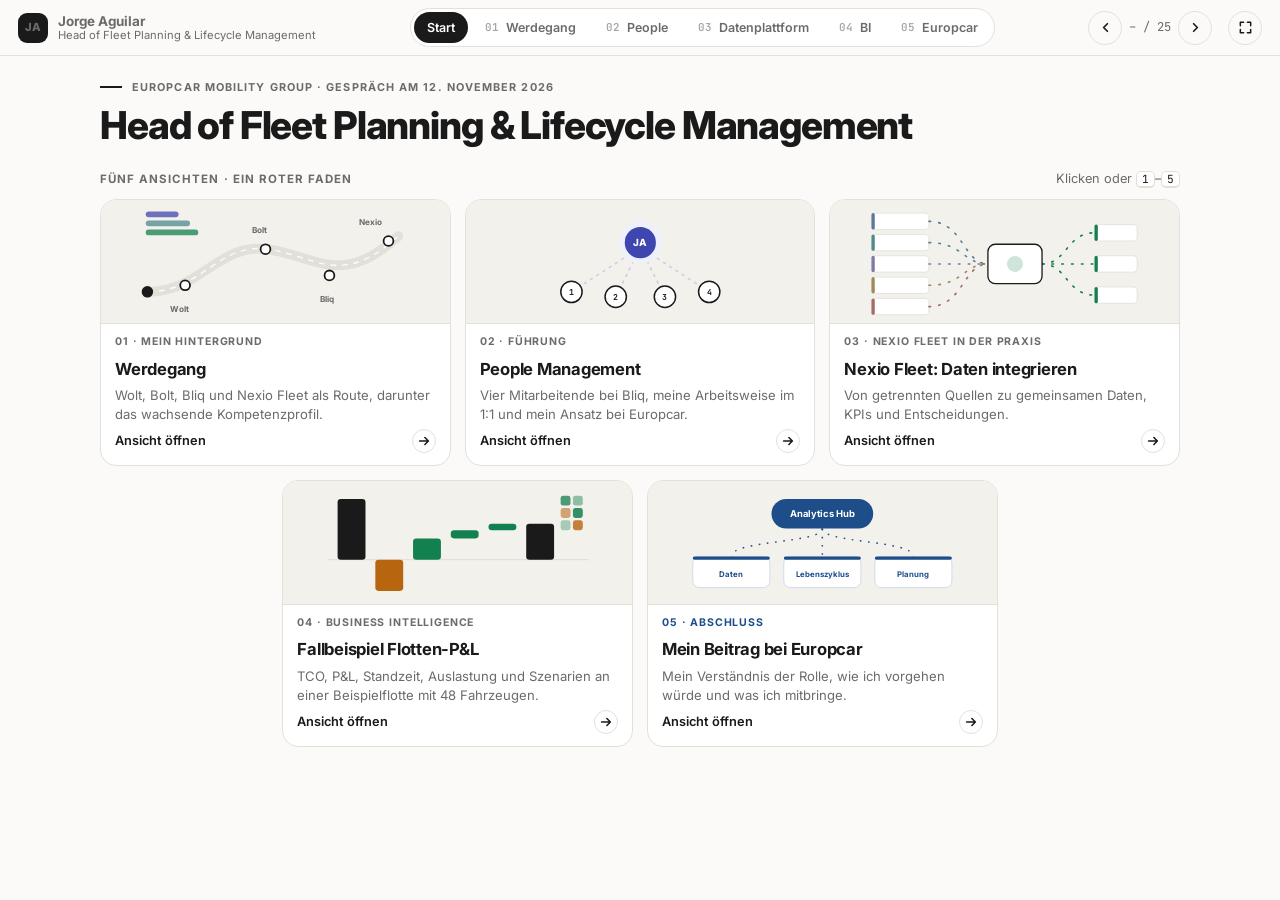
==== commit 7de7ecb8: "Europcar: „Vielen Dank …“ aus dem Detailtext des letzten Schritts entfernt Co-Authored-By: Claude Op" ====
--- a/europcar-praesentation/index.html
+++ b/europcar-praesentation/index.html
@@ -225,7 +225,7 @@
 <div class="hint" id="hint"></div>
 
 <script>
-var SRC=[null,"<!DOCTYPE html>\n<html lang=\"de\" data-theme=\"light\">\n<head>\n<meta charset=\"utf-8\">\n<meta name=\"viewport\" content=\"width=device-width, initial-scale=1, viewport-fit=cover\">\n<title>Folie 3 · Werdegang<\/title>\n<link rel=\"preconnect\" href=\"https://fonts.googleapis.com\">\n<link rel=\"preconnect\" href=\"https://fonts.gstatic.com\" crossorigin>\n<link href=\"https://fonts.googleapis.com/css2?family=Inter:wght@400;500;600;700;800&family=JetBrains+Mono:wght@500;600;700&display=swap\" rel=\"stylesheet\">\n<style>\n:root{\n  --bg:#fbfaf8;--panel:#ffffff;--ink:#1a1a1a;--quiet:#6b6b6b;--line:#e3e0da;--soft:#f3f1ec;\n  --road:#e6e3dd;--road2:#1a1a1a;--flow:#13804f;--dim:#b9b5ad;\n  --m:#3f46b0;--p:#4f8a8c;--d:#13804f;--e:#b8650f;\n  --shadow:none;\n}\n*,*::before,*::after{box-sizing:border-box}\nbody{margin:0;background:var(--bg);color:var(--ink);font-family:Inter,-apple-system,BlinkMacSystemFont,sans-serif;font-size:15px;line-height:1.55;-webkit-font-smoothing:antialiased}\n.wrap{max-width:1160px;margin:0 auto;padding:72px 16px 90px}\n.bar{display:flex;flex-wrap:wrap;gap:4px;margin-bottom:-1px;padding:0 14px;align-items:flex-end;position:relative;z-index:1}\n.bar button{padding:8px 16px;font:inherit;font-size:.79rem;font-weight:600;background:var(--soft);color:var(--quiet);border:1px solid var(--line);border-radius:10px 10px 0 0;cursor:pointer;transition:background .2s,color .2s}\n.bar button:hover{color:var(--ink);background:#ece9e3}\n.bar button.on{background:var(--panel);color:var(--ink);border-bottom-color:var(--panel);padding-top:10px}\n.bar button .no{font-family:\"JetBrains Mono\",monospace;font-size:.7rem;opacity:.55;margin-right:6px}\n.bar .sp{flex:1}\n#stage{background:var(--bg)}\n.frame{background:var(--panel);border:1px solid var(--line);border-radius:14px;overflow:hidden}\n.caption{display:flex;gap:14px;align-items:flex-start;justify-content:space-between;padding:14px 18px 10px;border-bottom:1px solid var(--line)}\n.caption .ct{font-size:.66rem;font-weight:700;text-transform:uppercase;letter-spacing:.08em;color:var(--quiet)}\n.caption .ch{font-size:1.12rem;font-weight:700;margin:2px 0 0;letter-spacing:-.01em}\n.caption .nav{display:flex;gap:6px;align-items:center;flex:none}\n.scroll{overflow-x:auto;-webkit-overflow-scrolling:touch}\ncanvas{display:block;min-width:920px;width:100%;height:auto}\n#stage:fullscreen{padding:24px 30px;display:flex;flex-direction:column;justify-content:center}\n#stage:fullscreen .scroll{overflow:hidden}\n#stage:fullscreen canvas{min-width:0;width:auto;max-width:100%;max-height:calc(100vh - 150px);margin:0 auto}\n.detail{margin-top:16px;background:var(--panel);border:1px solid var(--line);border-radius:16px;box-shadow:var(--shadow);padding:22px 24px}\n.dhead{display:flex;justify-content:space-between;gap:20px;align-items:flex-start;flex-wrap:wrap}\n.kick{font-size:.64rem;font-weight:700;text-transform:uppercase;letter-spacing:.08em;color:var(--quiet)}\n.detail h3{margin:4px 0 2px;font-size:1.25rem;letter-spacing:-.015em}\n.meta{font-size:.84rem;color:var(--quiet)}\n.hero{display:flex;gap:22px;flex-wrap:wrap}\n.hero div{text-align:right}\n.hero b{display:block;font-family:\"JetBrains Mono\",monospace;font-size:1.45rem;font-weight:700;letter-spacing:-.02em;line-height:1.1;color:var(--flow)}\n.hero span{font-size:.72rem;color:var(--quiet)}\n.grid3{display:grid;grid-template-columns:1.25fr 1fr 1fr;gap:12px;margin-top:16px}\n@media (max-width:860px){.grid3{grid-template-columns:1fr !important}.hero div{text-align:left}}\n.cell{background:var(--soft);border-radius:12px;padding:12px 14px;font-size:.86rem}\n.cell .h{display:block;font-size:.62rem;font-weight:700;text-transform:uppercase;letter-spacing:.08em;color:var(--quiet);margin-bottom:6px}\n.cell ul{margin:0;padding-left:16px}.cell li{margin-bottom:3px}\n.cell.ev .h{color:var(--flow)}.cell.ec .h{color:var(--p)}\n.tri{display:grid;grid-template-columns:repeat(3,minmax(0,1fr));gap:12px;margin-top:16px}\n@media (max-width:760px){.tri{grid-template-columns:1fr}}\n.tri .cell b.t{display:block;font-size:.9rem;margin-bottom:6px}\n.chips{display:flex;flex-wrap:wrap;gap:6px;margin-top:14px}\n.chip{display:inline-flex;align-items:center;gap:7px;font-size:.76rem;font-weight:600;padding:5px 11px;border-radius:999px;border:1px solid var(--line);background:var(--panel);color:var(--ink);cursor:pointer;font-family:inherit}\n.chip:hover{border-color:var(--quiet)}\n.sw{width:9px;height:9px;border-radius:3px;display:inline-block}\n.tags{display:flex;flex-wrap:wrap;gap:5px;margin-top:4px}\n.tags span{font-size:.72rem;font-weight:600;padding:2px 8px;border-radius:6px;background:var(--panel);border:1px solid var(--line)}\n.fade{animation:fade .45s ease both}\n@keyframes fade{from{opacity:0;transform:translateY(5px)}to{opacity:1;transform:none}}\n@media (prefers-reduced-motion:reduce){.fade{animation:none}}\n.dhead{cursor:pointer;user-select:none;align-items:center}\n.dhead .dr{display:flex;align-items:center;gap:22px;flex-wrap:wrap}\n.tog{display:inline-flex;align-items:center;gap:6px;font-size:.76rem;font-weight:600;padding:6px 12px;border-radius:999px;border:1px solid var(--line);background:var(--panel);color:var(--ink);white-space:nowrap}\n.dhead:hover .tog{border-color:var(--quiet)}\n.tog svg{transition:transform .3s ease}\n.detail.open .tog svg{transform:rotate(180deg)}\n.dbody{display:grid;grid-template-rows:0fr;transition:grid-template-rows .35s ease}\n.detail.open .dbody{grid-template-rows:1fr}\n.dbody>div{overflow:hidden;min-height:0}\n.detail{padding:16px 22px}\n.detail h3{font-size:1.1rem}\n@media (prefers-reduced-motion:reduce){.dbody,.tog svg{transition:none}}\n/* ---- gemeinsame Bedienelemente (wie Folie 4) ---- */\n.caption .nav button{width:34px;height:34px;border-radius:999px;border:1px solid var(--line);background:transparent;color:var(--ink);font:inherit;font-size:1rem;cursor:pointer;display:inline-flex;align-items:center;justify-content:center;padding:0}\n.caption .nav button:hover{border-color:var(--ink)}\n.caption .nav button svg{width:15px;height:15px;display:block}\n.caption .nav .sep{width:1px;height:20px;background:var(--line);margin:0 6px;min-width:0}\n.caption .nav span#capN{font-family:\"JetBrains Mono\",monospace;font-size:.8rem;color:var(--quiet);min-width:38px;text-align:center}\n.drawer{position:fixed;left:50%;bottom:0;transform:translateX(-50%);width:min(1128px,calc(100vw - 32px));z-index:20;\n  background:var(--panel);border:1px solid var(--line);border-bottom:none;border-radius:14px 14px 0 0;box-shadow:0 -6px 24px rgba(0,0,0,.10)}\n.dh{width:100%;display:flex;align-items:center;gap:12px;padding:10px 18px;background:transparent;border:0;color:var(--ink);font:inherit;cursor:pointer;text-align:left;border-radius:14px 14px 0 0}\n.dh:hover .dchev{border-color:var(--ink)}\n.dh .dt{font-size:.62rem;font-weight:700;text-transform:uppercase;letter-spacing:.07em;color:var(--quiet);border:1px solid var(--line);border-radius:5px;padding:2px 7px;white-space:nowrap}\n.dh .dn{font-size:.86rem;font-weight:600;overflow:hidden;text-overflow:ellipsis;white-space:nowrap}\n.dh .dhero{display:flex;gap:16px;margin-left:auto;white-space:nowrap}\n.dh .dhero span{font-size:.7rem;color:var(--quiet)}\n.dh .dhero b{font-family:\"JetBrains Mono\",monospace;font-size:.86rem;color:var(--flow);margin-right:5px}\n.dh .dhint{font-size:.74rem;color:var(--quiet);white-space:nowrap}\n.dh .dhero:empty+.dhint{margin-left:auto}\n.dh .dchev{flex:none;width:28px;height:28px;border-radius:999px;border:1px solid var(--line);display:inline-flex;align-items:center;justify-content:center}\n.dh .dchev svg{width:14px;height:14px;transition:transform .2s}\n.drawer.open .dchev svg{transform:rotate(180deg)}\n#detail{display:none;padding:2px 18px 18px;max-height:46vh;overflow-y:auto;border-top:1px solid var(--line)}\n.drawer.open #detail{display:block;padding-top:14px}\n@media (max-width:760px){.dh .dhint,.dh .dhero{display:none}}\n.key{display:flex;flex-wrap:wrap;gap:14px;margin:12px 0 16px;font-size:.75rem;color:var(--quiet)}\n.key span{display:inline-flex;align-items:center;gap:6px}\n.key .sw{width:11px;height:11px;border-radius:3px;flex:none;display:inline-block}\n/* Detailbereich öffnet nach unten (im Seitenfluss statt fixiert) */\n.drawer{position:static;left:auto;bottom:auto;transform:none;width:auto;margin:14px 0 0;border:1px solid var(--line);border-radius:14px;box-shadow:none;z-index:auto}\n.dh{border-radius:14px}\n.drawer.open .dh{border-radius:14px 14px 0 0}\n#detail{max-height:none;overflow:visible}\n.dh .dchev svg{transform:rotate(180deg)}\n.drawer.open .dchev svg{transform:none}\n<\/style>\n<\/head>\n<body>\n<div class=\"wrap\">\n<div class=\"bar\" id=\"bar\"><\/div>\n<div id=\"stage\">\n  <div class=\"frame\">\n    <div class=\"caption\">\n      <div><div class=\"ct\" id=\"capT\"><\/div><div class=\"ch\" id=\"capH\"><\/div><\/div>\n      <div class=\"nav\"><button id=\"prev\" aria-label=\"Zurück\">&larr;<\/button><span id=\"capN\"><\/span><button id=\"next\" aria-label=\"Weiter\">&rarr;<\/button><i class=\"sep\" aria-hidden=\"true\"><\/i><button id=\"fsb\" aria-label=\"Vollbild\" title=\"Vollbild (F)\"><\/button><\/div>\n    <\/div>\n    <div class=\"scroll\"><canvas id=\"c\" aria-label=\"Werdegang als Route mit Stationen, Weiterbildung und wachsendem Kompetenzprofil\"><\/canvas><\/div>\n  <\/div>\n  <div class=\"key\">\n    <span><i class=\"sw\" style=\"background:var(--m)\"><\/i>Menschen<\/span>\n    <span><i class=\"sw\" style=\"background:var(--p)\"><\/i>Prozesse<\/span>\n    <span><i class=\"sw\" style=\"background:var(--d)\"><\/i>Daten<\/span>\n    <span><i class=\"sw\" style=\"background:var(--e)\"><\/i>Weiterbildung<\/span>\n  <\/div>\n  <div class=\"drawer\" id=\"drawer\">\n    <button class=\"dh\" id=\"dh\" aria-expanded=\"false\" aria-controls=\"detail\"><span class=\"dt\" id=\"dTag\">Details<\/span><span class=\"dn\" id=\"dName\"><\/span><span class=\"dhero\" id=\"dHero\"><\/span><span class=\"dhint\" id=\"dHint\">Details einblenden<\/span><span class=\"dchev\"><svg viewBox=\"0 0 16 16\" fill=\"none\" stroke=\"currentColor\" stroke-width=\"1.7\" stroke-linecap=\"round\" stroke-linejoin=\"round\"><path d=\"M4 10l4-4 4 4\"/><\/svg><\/span><\/button>\n    <div id=\"detail\" aria-live=\"polite\"><\/div>\n  <\/div>\n<\/div>\n<\/div>\n\n<script>\n(function(){\nvar W=1100,H=476,cv=document.getElementById('c'),ctx=cv.getContext('2d');\nvar dpr=Math.max(1,Math.min(2.5,window.devicePixelRatio||1));cv.width=W*dpr;cv.height=H*dpr;ctx.setTransform(dpr,0,0,dpr,0,0);\nvar C={};function readVars(){var cs=getComputedStyle(document.documentElement);['--ink','--quiet','--line','--panel','--bg','--soft','--dim','--road','--road2','--m','--p','--d','--e','--flow'].forEach(function(k){C[k]=cs.getPropertyValue(k).trim()})}\nreadVars();if(window.matchMedia)window.matchMedia('(prefers-color-scheme: dark)').addEventListener('change',readVars);\nfunction rgba(hex,a){var h=hex.replace('#','');if(h.length===3)h=h.replace(/./g,'$&$&');var n=parseInt(h,16);return'rgba('+(n>>16&255)+','+(n>>8&255)+','+(n&255)+','+a+')'}\nfunction dark(){return false}\n\n/* ---------- geometry ---------- */\nvar T0=2020.7,T1=2026.98,X0=150,X1=1010,NOW=2026.86;\nfunction X(t){return X0+(t-T0)/(T1-T0)*(X1-X0)}\nvar RY=150,EY=206,PY=262;\nvar LANES=[{k:'m',n:'Menschen',y:PY+22},{k:'p',n:'Prozesse',y:PY+76},{k:'d',n:'Daten',y:PY+130}],RH=42,U=142,BX=150;\n\n/* ---------- content (CV + portfolio, verified) ---------- */\nvar ST=[\n {id:'wolt',yrs:'2021 – 2023',co:'Wolt',sub:'Gear Ops · Prozesse & Inventar',chip:'Einkauf −30 %',t0:2021.08,t1:2023.08,\n  title:'Operations Associate (Service & Gear Operations)',when:'Feb 2021 – Feb 2023 · davor ab Okt 2020 Kurierpartner',where:'Berlin, bundesweit 6 Städte',\n  hero:[['−30 %','Beschaffungskosten Ausrüstung']],\n  did:['Operative Prozesse im Gear Warehouse eingeführt und gesteuert','Lagerbestände analysiert, Abläufe verbessert','Ausrüstung zurückgenommen, aufbereitet und wieder ausgegeben','Courier-Onboarding und -Offboarding in Berlin, kleines Team von Gear Associates koordiniert'],\n  ev:['Beschaffungskosten für Ausrüstung rund −30 % gegenüber dem Vorjahr','Rund 525 Kurierkontakte pro Woche in ein kategorisiertes Servicemodell überführt'],\n  ec:'Bestände, Rückläufe und Wiederverwendung steuern: dieselbe Logik wie bei Fahrzeugen über den Lebenszyklus.',\n  g:{m:1,p:1.5,d:.5},gl:{m:'Gear-Team koordiniert',p:'Lager- & Serviceprozesse',d:'Bestandsanalyse'},gs:{d:'Bestände'}},\n {id:'bolt',yrs:'2023 – 2024',co:'Bolt',sub:'Fleet Ops · Angebotssteuerung',chip:'Bedarfssteuerung',t0:2023.42,t1:2024.42,\n  title:'Operations Specialist',when:'Jun 2023 – Jun 2024',where:'München / Süddeutschland',\n  hero:[],\n  did:['Mit Flottenpartnern gearbeitet: Partnerschaften, Account Management, Operations','Fahreraktivierung: Funnel von der Registrierung bis zur ersten Fahrt gemessen','Angebot entsprechend der Nachfrage geplant'],\n  ev:['Aktivierung von ca. 25 % auf ca. 58 % bei über 1.000 Registrierungen in sechs Wochen','Stornoquote −18 % durch Maßnahmen mit Flottenpartnern'],\n  ec:'Angebot an die Nachfrage anpassen ist der Kern der Flottenplanung.',\n  g:{m:.5,p:.5,d:1},gl:{m:'Fahrer & Flottenpartner',p:'Onboarding-Funnel',d:'Funnel-Daten'},gs:{m:'Partner',p:'Funnel'}},\n {id:'bliq',yrs:'2024 – 2025',co:'Bliq',sub:'Supply Ops · Team & Budget',chip:'4 direkte Mitarbeitende',t0:2024.5,t1:2025.5,\n  title:'Supply Operations Manager',when:'Jul 2024 – Jul 2025',where:'Berlin',\n  hero:[['4','direkte Mitarbeitende']],\n  did:['Vier direkte Mitarbeitende: Aufgaben verteilt, KPIs verfolgt, 1:1s, Coaching, Mitwirkung an Leistungsbeurteilungen','Supply-Budgets, KPIs und Partnerprogramme gesteuert','Earnings-per-Hour-Modell mit SLAs für Flottenpartner'],\n  ev:['Partnerbindung von unter 50 % auf über 80 % nach Neugestaltung des Partnermodells','Funktionsübergreifender Pilot mit 3 Mio. € ARR in vier Monaten'],\n  ec:'Ein Team von fünf Spezialisten führen, Budgets und KPIs steuern.',\n  g:{m:1.5,p:.5,d:.5},gl:{m:'4 direkte Mitarbeitende',p:'SLAs & Partnerprogramme',d:'KPIs & Budgets'},gs:{p:'SLAs',d:'Budgets'}},\n {id:'nexio',yrs:'SEIT 2025',co:'Nexio Fleet',sub:'Strategy & Ops · Data Hub',chip:'Datenplattform',t0:2025.5,t1:NOW,\n  title:'Senior Strategy & Operations Manager',when:'seit Jul 2025',where:'Berlin & Brandenburg',\n  hero:[],\n  did:['Seit dem Start an einer zentralen Daten- und Analyseplattform beteiligt','Anforderungen, Prozesse und KPIs definiert, Funktionen priorisiert','Umsetzung und Tests gemeinsam mit dem Entwicklerteam'],\n  ev:['Im Einsatz bei 8 Flottenbetreibern mit über 800 Fahrern in Berlin und Brandenburg','Betreiber berichten rund 60–70 % weniger Verwaltungsaufwand je Compliance-Zyklus'],\n  ec:'Datenintegration, gemeinsame KPIs und BI für TCO und P&L: genau das braucht ein Analytics Hub.',\n  g:{m:.5,p:1,d:1.5},gl:{m:'Betreiber & Entwickler',p:'Anforderungen & Prozesse',d:'Datenplattform & BI'},gs:{m:'Betreiber',p:'Anforderungen'}}\n];\nvar KUR={id:'kurier',co:'Kurier',t0:2020.75,t1:2021.08,g:{m:.5,p:.5},gl:{m:'Frontline: Kuriere',p:'Abläufe von innen'},gs:{m:'Frontline',p:'Abläufe'}};\nvar EDU=[\n {id:'da',co:'Ironhack',lab:'Data Analytics',yr:'2023',when:'Mär – Jun 2023',t0:2023.17,t1:2023.42,title:'Diploma Data Analytics',where:'Ironhack Berlin · Vollzeit',\n  tags:['Python','MySQL','Tableau','Pandas','Statistik','Datenvisualisierung','Angewandtes ML'],\n  ec:'Analysen und Modelle selbst verstehen, prüfen und mit Analysten auf Augenhöhe priorisieren.',g:{d:1},gl:{d:'Data Analytics'}},\n {id:'devops',co:'Ironhack',lab:'DevOps & Cloud',yr:'2026',when:'Jan – Mär 2026',t0:2026.0,t1:2026.21,title:'Diploma DevOps & Cloud Computing',where:'Ironhack Berlin',\n  tags:['CI/CD','Terraform','Docker','Kubernetes','AWS','Azure','Monitoring','Cloud Governance'],\n  ec:'Mit IT und Data Engineering über Datenpipelines, Cloud-Infrastruktur und den Betrieb eines Analytics Hubs sprechen.',g:{d:.5,p:.45},gl:{d:'Cloud & DevOps',p:'CI/CD'},gs:{d:'Cloud',p:'CI/CD'}}\n];\nvar SEQ=[KUR,ST[0],EDU[0],ST[1],ST[2],ST[3],EDU[1]];\n\nvar STEPS=[\n {t:'Wolt',h:'Prozesse und Bestände steuern – Beschaffungskosten rund −30 %.',s:0},\n {t:'Bolt',h:'Flottenpartner, Fahreraktivierung, Angebot nach Nachfrage.',s:1},\n {t:'Bliq',h:'Mehr Verantwortung: Team, Budgets, KPIs, Partnerprogramme.',s:2},\n {t:'Nexio Fleet',h:'Eine zentrale Daten- und Analyseplattform mitentwickeln.',s:3},\n {t:'Roter Faden',h:'Heute: Menschen, Prozesse und Daten verbinden, um bessere Ergebnisse zu erreichen.'}\n];\nvar step=0,sel=null,HIT=[],pulse=0,carT=T0+.02,target=NOW,profT=T0+.02,ptarget=NOW,wheel=0,moving=false;\nvar reduce=window.matchMedia&&window.matchMedia('(prefers-reduced-motion: reduce)').matches;\nfunction prog(s){return Math.max(0,Math.min(1,(profT-s.t0)/(s.t1-s.t0)))}\nfunction update(dt){var d=target-carT;moving=Math.abs(d)>.002;if(!moving){carT=target}else{var v=Math.sign(d)*Math.max(.4,Math.abs(d)*1.5)*dt;if(Math.abs(v)>Math.abs(d))v=d;carT+=v;wheel+=v*44}var pd=ptarget-profT;if(Math.abs(pd)<=.002)profT=ptarget;else{var pv=Math.sign(pd)*Math.max(.4,Math.abs(pd)*1.5)*dt;if(Math.abs(pv)>Math.abs(pd))pv=pd;profT+=pv}pulse+=dt}\n\n/* ---------- drawing helpers ---------- */\nfunction rr(x,y,w,h,r){r=Math.max(0,Math.min(r,w/2,h/2));ctx.beginPath();ctx.moveTo(x+r,y);ctx.arcTo(x+w,y,x+w,y+h,r);ctx.arcTo(x+w,y+h,x,y+h,r);ctx.arcTo(x,y+h,x,y,r);ctx.arcTo(x,y,x+w,y,r);ctx.closePath()}\nfunction shadowOn(b){ctx.shadowColor=dark()?'rgba(0,0,0,.45)':'rgba(16,18,22,.10)';ctx.shadowBlur=b||14;ctx.shadowOffsetY=3}\nfunction shadowOff(){ctx.shadowColor='transparent';ctx.shadowBlur=0;ctx.shadowOffsetY=0}\nfunction activeS(){return STEPS[step].s!=null?STEPS[step].s:null}\nfunction car(x,y){ctx.save();ctx.translate(x,y);\n  var bounce=moving?Math.sin(pulse*28)*.5:0;\n  ctx.fillStyle=rgba(C['--ink'],.14);ctx.beginPath();ctx.ellipse(0,1.5,24,3.2,0,0,6.3);ctx.fill();\n  ctx.translate(0,bounce);\n  ctx.fillStyle=C['--ink'];ctx.beginPath();\n  ctx.moveTo(-24,-5);ctx.quadraticCurveTo(-25,-13,-19,-14);ctx.lineTo(-11,-15);ctx.quadraticCurveTo(-5,-24,4,-24);ctx.quadraticCurveTo(11,-24,15,-15);\n  ctx.lineTo(21,-13.5);ctx.quadraticCurveTo(25.5,-12,25,-6);ctx.lineTo(24,-4);ctx.lineTo(-23,-4);ctx.closePath();ctx.fill();\n  ctx.fillStyle=dark()?'rgba(20,22,26,.85)':'rgba(255,255,255,.88)';\n  ctx.beginPath();ctx.moveTo(-8,-15.5);ctx.quadraticCurveTo(-3.5,-22,2,-22);ctx.lineTo(2,-15.5);ctx.closePath();ctx.fill();\n  ctx.beginPath();ctx.moveTo(4.5,-15.5);ctx.lineTo(4.5,-22);ctx.quadraticCurveTo(9.5,-22,12.5,-15.5);ctx.closePath();ctx.fill();\n  ctx.fillStyle='#f5c451';rr(21.5,-12,3,2.4,1);ctx.fill();ctx.fillStyle='#d9534f';rr(-24.5,-12,2.4,2.4,1);ctx.fill();\n  [-14,14].forEach(function(wx){ctx.save();ctx.translate(wx,-4);ctx.fillStyle=C['--ink'];ctx.beginPath();ctx.arc(0,0,5.6,0,6.3);ctx.fill();\n    ctx.fillStyle=C['--dim'];ctx.beginPath();ctx.arc(0,0,2.8,0,6.3);ctx.fill();ctx.rotate(wheel);ctx.strokeStyle=C['--ink'];ctx.lineWidth=1.1;\n    ctx.beginPath();ctx.moveTo(-2.8,0);ctx.lineTo(2.8,0);ctx.moveTo(0,-2.8);ctx.lineTo(0,2.8);ctx.stroke();ctx.restore()});\n  ctx.restore()}\n\n/* ---------- main draw ---------- */\nfunction draw(){HIT=[];ctx.clearRect(0,0,W,H);var as=activeS(),fin=step===4,thr=sel&&sel.type==='thread'?sel.k:null,eduSel=sel&&sel.type==='edu'?sel.i:null;\n  /* road */\n  ctx.lineCap='round';\n  ctx.strokeStyle=C['--road'];ctx.lineWidth=20;ctx.beginPath();ctx.moveTo(X0-16,RY);ctx.lineTo(X1+12,RY);ctx.stroke();\n  var gx=Math.max(X0-16,X(carT));\n  if(gx>X0-15){var grad=ctx.createLinearGradient(X0-16,0,gx+1,0);grad.addColorStop(0,rgba(C['--road2'],.5));grad.addColorStop(1,rgba(C['--road2'],.9));\n    ctx.strokeStyle=grad;ctx.lineWidth=20;ctx.beginPath();ctx.moveTo(X0-16,RY);ctx.lineTo(gx,RY);ctx.stroke()}\n  ctx.lineCap='butt';ctx.strokeStyle=rgba(C['--panel'],.9);ctx.lineWidth=1.8;ctx.setLineDash([10,9]);ctx.beginPath();ctx.moveTo(X0-6,RY);ctx.lineTo(X1+4,RY);ctx.stroke();ctx.setLineDash([]);\n  /* year ticks */\n  for(var y=2021;y<=2026;y++){var xx=X(y);ctx.fillStyle=C['--dim'];ctx.fillRect(xx-.5,RY+13,1,6);\n    ctx.font='600 10.5px \"JetBrains Mono\", monospace';ctx.fillStyle=C['--quiet'];ctx.textAlign='center';ctx.fillText(y,xx,RY+32)}\n  ctx.font='800 10.5px Inter, sans-serif';ctx.fillStyle=C['--ink'];ctx.textAlign='center';ctx.fillText('HEUTE',X(NOW),RY+32);\n  /* kurier start */\n  var kx=X(KUR.t0);ctx.beginPath();ctx.arc(kx,RY,5,0,6.3);ctx.fillStyle=C['--panel'];ctx.fill();ctx.strokeStyle=C['--quiet'];ctx.lineWidth=1.6;ctx.stroke();\n  ctx.font='600 10px Inter, sans-serif';ctx.fillStyle=C['--quiet'];ctx.textAlign='left';ctx.textAlign='right';ctx.fillText('Start als',X0-26,RY-3);ctx.fillText('Kurierpartner',X0-26,RY+10);\n  /* weiterbildung lane */\n  ctx.font='700 10.5px Inter, sans-serif';ctx.fillStyle=C['--quiet'];ctx.textAlign='right';ctx.fillText('WEITERBILDUNG',X0-22,EY+4);\n  ctx.strokeStyle=C['--line'];ctx.lineWidth=1;ctx.setLineDash([2,4]);ctx.beginPath();ctx.moveTo(X0-14,EY);ctx.lineTo(X1+10,EY);ctx.stroke();ctx.setLineDash([]);\n  EDU.forEach(function(e,i){var x0=X(e.t0),x1=X(e.t1),on=carT>=e.t0,hi=eduSel===i;ctx.font='700 10.5px Inter, sans-serif';var lab=e.lab+' · '+e.yr,pw=ctx.measureText(lab).width+30;\n    var px=Math.min((x0+x1)/2-pw/2,X1+10-pw);\n    ctx.strokeStyle=rgba(C['--e'],on?.55:.25);ctx.lineWidth=1;ctx.setLineDash([2,2]);ctx.beginPath();ctx.moveTo(x0,RY+11);ctx.lineTo(x0,EY-12);ctx.stroke();ctx.setLineDash([]);\n    ctx.save();ctx.globalAlpha=on?1:.45;if(hi)shadowOn(10);rr(px,EY-11,pw,22,11);ctx.fillStyle=on?(dark()?'#3a2a1a':'#fdf3e7'):C['--panel'];ctx.fill();shadowOff();\n    ctx.lineWidth=hi?2:1.2;ctx.strokeStyle=C['--e'];ctx.stroke();\n    ctx.fillStyle=C['--e'];ctx.beginPath();ctx.arc(px+12,EY,3.2,0,6.3);ctx.fill();\n    ctx.fillStyle=C['--ink'];ctx.textAlign='left';ctx.fillText(lab,px+21,EY+4);ctx.restore();\n    HIT.push({type:'edu',i:i,x:px,y:EY-12,w:pw,h:24})});\n  /* station cards */\n  var BW=180,BY=10,BH=88,prev=-1e9;\n  ST.forEach(function(s){var cx=(X(s.t0)+X(s.t1))/2;s._bx=Math.max(cx-BW/2,prev+BW+10);prev=s._bx});\n  var over=ST[3]._bx+BW-(W-10);if(over>0)for(var q=3;q>=0;q--){ST[q]._bx-=over;if(q>0&&ST[q]._bx-ST[q-1]._bx>=BW+10)break}\n  ST.forEach(function(s,i){var bx=s._bx,sx=X(s.t0),on=as==null||as===i,hi=as===i,reached=carT>=s.t0-.005;\n    ctx.save();ctx.globalAlpha=on?1:.38;\n    ctx.strokeStyle=hi?C['--ink']:C['--dim'];ctx.lineWidth=1;ctx.setLineDash([2,3]);ctx.beginPath();ctx.moveTo(bx+BW/2,BY+BH);ctx.bezierCurveTo(bx+BW/2,BY+BH+18,sx,RY-34,sx,RY-12);ctx.stroke();ctx.setLineDash([]);\n    shadowOn(hi?18:10);rr(bx,BY,BW,BH,12);ctx.fillStyle=C['--panel'];ctx.fill();shadowOff();\n    ctx.lineWidth=hi?2:1;ctx.strokeStyle=hi?C['--ink']:C['--line'];ctx.stroke();\n    if(hi){ctx.fillStyle=C['--ink'];rr(bx,BY+14,3,BH-28,2);ctx.fill()}\n    ctx.textAlign='left';ctx.fillStyle=C['--quiet'];ctx.font='600 10.5px \"JetBrains Mono\", monospace';ctx.fillText('0'+(i+1)+'  ·  '+s.yrs,bx+14,BY+20);\n    ctx.fillStyle=C['--ink'];ctx.font='800 16px Inter, sans-serif';ctx.fillText(s.co,bx+14,BY+41);\n    ctx.font='500 10.5px Inter, sans-serif';ctx.fillStyle=C['--quiet'];ctx.fillText(s.sub,bx+14,BY+57);\n    ctx.font='700 10.5px Inter, sans-serif';var cw=ctx.measureText(s.chip).width+16;rr(bx+14,BY+64,cw,18,9);ctx.fillStyle=rgba(C['--flow'],dark()?.2:.11);ctx.fill();\n    ctx.fillStyle=C['--flow'];ctx.fillText(s.chip,bx+22,BY+77);ctx.restore();\n    ctx.beginPath();ctx.arc(sx,RY,hi?10:8,0,6.3);ctx.fillStyle=C['--panel'];ctx.fill();ctx.lineWidth=2.4;ctx.strokeStyle=reached?C['--ink']:C['--dim'];ctx.stroke();\n    if(reached){ctx.beginPath();ctx.arc(sx,RY,hi?4.5:3.5,0,6.3);ctx.fillStyle=C['--ink'];ctx.fill()}\n    if(hi){ctx.beginPath();ctx.arc(sx,RY,15+2.5*Math.sin(pulse*3),0,6.3);ctx.strokeStyle=rgba(C['--ink'],.18);ctx.lineWidth=3;ctx.stroke()}\n    HIT.push({type:'s',i:i,x:bx,y:BY,w:BW,h:BH});HIT.push({type:'s',i:i,x:sx-14,y:RY-14,w:28,h:28})});\n  car(X(carT),RY-1);\n  /* competence profile */\n  ctx.strokeStyle=C['--line'];ctx.lineWidth=1;ctx.beginPath();ctx.moveTo(20,PY-14);ctx.lineTo(W-20,PY-14);ctx.stroke();\n  ctx.font='700 10px Inter, sans-serif';ctx.fillStyle=C['--quiet'];ctx.textAlign='left';ctx.fillText('KOMPETENZPROFIL',BX,PY+8);\n  ctx.font='500 10px Inter, sans-serif';ctx.fillText('wächst mit jeder Station und Weiterbildung',BX+104,PY+8);\n  var ends={},maxW=5.25*U;\n  LANES.forEach(function(L){var k=L.k,col=C['--'+k],x=BX,dimRow=thr&&thr!==k;\n    ctx.save();ctx.globalAlpha=dimRow?.3:1;ctx.font='700 13px Inter, sans-serif';ctx.fillStyle=col;ctx.textAlign='right';ctx.fillText(L.n,BX-16,L.y+RH/2+5);ctx.restore();\n    HIT.push({type:'thread',k:k,x:14,y:L.y,w:BX-20,h:RH});\n    rr(BX,L.y,maxW,RH,9);ctx.fillStyle=C['--soft'];ctx.fill();\n    SEQ.forEach(function(s){var g=s.g&&s.g[k]||0;if(!g)return;var w=g*U*prog(s);if(w<6){x+=w;return}\n      var si=ST.indexOf(s),ei=EDU.indexOf(s),act=(as!=null&&si===as)||(eduSel!=null&&ei===eduSel),dim=dimRow||(as!=null&&si!==as)||(eduSel!=null&&ei!==eduSel);\n      var isEdu=ei>=0,fill=isEdu?C['--e']:col;\n      ctx.save();ctx.globalAlpha=dim?.32:1;rr(x+1.5,L.y+1,w-3,RH-2,8);\n      var gg=ctx.createLinearGradient(0,L.y,0,L.y+RH);gg.addColorStop(0,rgba(fill,act?(dark()?.42:.30):(dark()?.26:.16)));gg.addColorStop(1,rgba(fill,act?(dark()?.32:.22):(dark()?.18:.10)));\n      ctx.fillStyle=gg;ctx.fill();ctx.lineWidth=act?2:1;ctx.strokeStyle=rgba(fill,act?1:.75);ctx.stroke();\n      ctx.save();ctx.beginPath();ctx.rect(x+5,L.y,w-10,RH);ctx.clip();ctx.textAlign='left';\n      ctx.font='700 9.5px \"JetBrains Mono\", monospace';ctx.fillStyle=fill;ctx.fillText((s.co==='Nexio Fleet'&&g<1?'NEXIO':s.co.toUpperCase()),x+10,L.y+15);\n      ctx.font='600 11px Inter, sans-serif';ctx.fillStyle=C['--ink'];ctx.fillText((s.gs&&s.gs[k])||s.gl[k],x+10,L.y+31);ctx.restore();ctx.restore();\n      if(si>=0)HIT.push({type:'s',i:si,x:x,y:L.y,w:w,h:RH});if(ei>=0)HIT.push({type:'edu',i:ei,x:x,y:L.y,w:w,h:RH});\n      x+=w});\n    ends[k]=x});\n  /* roter faden */\n  var bx2=BX+maxW+28,top=LANES[0].y+RH/2,bot=LANES[2].y+RH/2,mid=(top+bot)/2,a=fin?1:(carT>=NOW-.005?.55:.3);\n  ctx.save();ctx.globalAlpha=a;\n  LANES.forEach(function(L){var ly=L.y+RH/2;ctx.strokeStyle=C['--'+L.k];ctx.lineWidth=fin?2.2:1.3;ctx.setLineDash(fin?[]:[3,4]);ctx.beginPath();ctx.moveTo(ends[L.k]+4,ly);ctx.lineTo(bx2,ly);ctx.stroke();ctx.setLineDash([])});\n  ctx.strokeStyle=C['--ink'];ctx.lineWidth=fin?2.6:1.6;ctx.beginPath();ctx.moveTo(bx2,top);ctx.lineTo(bx2,bot);ctx.moveTo(bx2,mid);ctx.lineTo(bx2+20,mid);ctx.stroke();\n  var r=fin?12+1.6*Math.sin(pulse*3):11;if(fin)shadowOn(12);ctx.beginPath();ctx.arc(bx2+33,mid,r,0,6.3);ctx.fillStyle=C['--panel'];ctx.fill();shadowOff();ctx.stroke();\n  ctx.beginPath();ctx.arc(bx2+33,mid,4.5,0,6.3);ctx.fillStyle=C['--ink'];ctx.fill();\n  ctx.font='800 12.5px Inter, sans-serif';ctx.textAlign='left';ctx.fillStyle=C['--ink'];ctx.fillText('ROTER FADEN',bx2+52,mid-6);\n  ctx.font='500 10.5px Inter, sans-serif';ctx.fillStyle=C['--quiet'];ctx.fillText('Menschen, Prozesse',bx2+52,mid+10);ctx.fillText('und Daten verbinden',bx2+52,mid+24);\n  ctx.restore();HIT.push({type:'end',x:bx2-6,y:top,w:180,h:bot-top});\n}\nfunction loop(ts){var dt=Math.min(.05,((ts||0)-(loop.l||0))/1000);loop.l=ts||0;update(dt);draw();requestAnimationFrame(loop)}\n\n/* ---------- detail panel ---------- */\nvar detail=document.getElementById('detail');\nfunction li(a){return'<ul>'+a.map(function(x){return'<li>'+x+'<\/li>'}).join('')+'<\/ul>'}\nvar THREAD={m:{n:'Menschen',ec:'Ein Team von fünf Spezialisten führen und mit Fleet Controlling, Fleet Director und Fachbereichen zusammenarbeiten.'},\n  p:{n:'Prozesse',ec:'Planungs-, Budget- und Forecast-Prozesse gemeinsam mit Fleet Controlling verbessern.'},\n  d:{n:'Daten',ec:'Analytics Hub: Daten verbinden, gemeinsame KPIs, TCO, Lebenszyklus und Szenarien.'}};\nfunction chips(){return'<div class=\"chips\">'+LANES.map(function(L){return'<button class=\"chip\" data-k=\"'+L.k+'\"><i class=\"sw\" style=\"background:var(--'+L.k+')\"><\/i>'+L.n+'<\/button>'}).join('')+EDU.map(function(e,i){return'<button class=\"chip\" data-e=\"'+i+'\"><i class=\"sw\" style=\"background:var(--e)\"><\/i>'+e.lab+' · '+e.yr+'<\/button>'}).join('')+'<\/div>'}\nfunction showDetail(){var tag,name,meta='',bd,hero=[],as=activeS();\n  if(sel&&sel.type==='thread'){var k=sel.k,T=THREAD[k],items=SEQ.filter(function(s){return s.g[k]}).map(function(s){return'<b>'+(s.lab||s.co)+':<\/b> '+s.gl[k]});\n    tag='Kompetenz';name=T.n;meta='Wie jede Station diesen Bereich geprägt hat';\n    bd='<div class=\"grid3\" style=\"grid-template-columns:1.4fr 1fr\"><div class=\"cell\"><span class=\"h\">Station für Station<\/span>'+li(items)+'<\/div><div class=\"cell ec\"><span class=\"h\">Bei Europcar<\/span>'+T.ec+'<\/div><\/div>'+chips()}\n  else if(sel&&sel.type==='edu'){var e=EDU[sel.i];\n    tag='Weiterbildung';name=e.title;meta=e.where+' · '+e.when;\n    bd='<div class=\"grid3\" style=\"grid-template-columns:1.4fr 1fr\"><div class=\"cell\"><span class=\"h\">Inhalte<\/span><div class=\"tags\">'+e.tags.map(function(t){return'<span>'+t+'<\/span>'}).join('')+'<\/div><\/div>'+\n      '<div class=\"cell ec\"><span class=\"h\">Relevanz für Europcar<\/span>'+e.ec+'<\/div><\/div>'+chips()}\n  else if(as!=null){var s=ST[as];\n    tag='Station 0'+(as+1);name=s.co+' · '+s.title;meta=s.when+' · '+s.where;hero=s.hero;\n    bd='<div class=\"grid3\"><div class=\"cell\"><span class=\"h\">Was ich gemacht habe<\/span>'+li(s.did)+'<\/div><div class=\"cell ev\"><span class=\"h\">Belege<\/span>'+li(s.ev)+'<\/div><div class=\"cell ec\"><span class=\"h\">Relevanz für Europcar<\/span>'+s.ec+'<\/div><\/div>'}\n  else if(step===4||(sel&&sel.type==='end')){\n    tag='Roter Faden';name='Menschen · Prozesse · Daten';meta='Bei Nexio kommen diese Erfahrungen zusammen: von operativen Anforderungen bis zur Entwicklung analytischer Lösungen.';\n    bd='<div class=\"tri\">'+['m','p','d'].map(function(k){return'<div class=\"cell\"><b class=\"t\" style=\"color:var(--'+k+')\">'+THREAD[k].n+'<\/b>'+li(SEQ.filter(function(s){return s.g[k]}).map(function(s){return s.gl[k]}))+'<p style=\"margin:10px 0 0;font-size:.8rem;color:var(--quiet)\"><b style=\"color:var(--ink)\">Europcar:<\/b> '+THREAD[k].ec+'<\/p><\/div>'}).join('')+'<\/div>'}\n  else{tag='Werdegang';name='Wolt → Bolt → Bliq → Nexio Fleet';meta='Von Operations zur datenbasierten Flottensteuerung · Weiterbildung in Data Analytics und DevOps';hero=[['4','Stationen'],['2','Weiterbildungen']];\n    bd='<p style=\"margin:0;font-size:.9rem;max-width:80ch\">Jede Station hat einen Bereich besonders gestärkt: Prozesse bei Wolt, Daten bei Bolt, Menschen bei Bliq. Bei Nexio Fleet kommen alle drei zusammen. Die Weiterbildungen in Data Analytics und DevOps vertiefen die technische Seite.<\/p>'+chips()}\n  document.getElementById('dTag').textContent=tag;document.getElementById('dName').textContent=name;\n  document.getElementById('dHero').innerHTML=hero.map(function(x){return'<span><b>'+x[0]+'<\/b>'+x[1]+'<\/span>'}).join('');\n  detail.innerHTML='<div class=\"fade\"><div class=\"meta\" style=\"margin-bottom:2px\">'+meta+'<\/div>'+bd+'<\/div>';\n  detail.querySelectorAll('[data-k]').forEach(function(b){b.onclick=function(){sel={type:'thread',k:b.dataset.k};showDetail()}});\n  detail.querySelectorAll('[data-e]').forEach(function(b){b.onclick=function(){sel={type:'edu',i:+b.dataset.e};showDetail()}})}\nvar drawer=document.getElementById('drawer'),dh=document.getElementById('dh');\nfunction setDrawer(o){if(o)setTimeout(function(){try{drawer.scrollIntoView({behavior:'smooth',block:'nearest'})}catch(e){}},40);drawer.classList.toggle('open',o);dh.setAttribute('aria-expanded',o);document.getElementById('dHint').textContent=o?'Ausblenden':'Details einblenden'}\ndh.onclick=function(){setDrawer(!drawer.classList.contains('open'))};\n/* ---------- UI ---------- */\nvar bar=document.getElementById('bar');\nfunction build(){bar.innerHTML='';STEPS.forEach(function(s,i){var b=document.createElement('button');b.innerHTML='<span class=\"no\">'+(i+1)+'<\/span>'+s.t;if(i===step)b.className='on';b.onclick=function(){setStep(i)};bar.appendChild(b)});\n}\nfunction caption(){document.getElementById('capT').textContent='Schritt '+(step+1)+' · '+STEPS[step].t;document.getElementById('capH').textContent=STEPS[step].h;\n  document.getElementById('capN').textContent=(step+1)+' / '+STEPS.length}\nwindow.__goto=function(i){if(typeof started!==\"undefined\"&&!started){window.__initStep=i;return}setStep(i)};\nfunction setStep(i,keep){step=Math.max(0,Math.min(STEPS.length-1,i));sel=null;\n  var s=STEPS[step].s;target=s==null?NOW:ST[s].t0+.15;ptarget=s!=null?ST[s].t1:NOW;if(step===0&&!keep)carT=profT=T0+.02;if(reduce){carT=target;profT=ptarget}\n  caption();build();showDetail()}\nfunction fs(){var st=document.getElementById('stage');if(!document.fullscreenElement&&st.requestFullscreen)st.requestFullscreen();else if(document.exitFullscreen)document.exitFullscreen()}\nvar IC={full:'<svg viewBox=\"0 0 16 16\" fill=\"none\" stroke=\"currentColor\" stroke-width=\"1.6\" stroke-linecap=\"round\" stroke-linejoin=\"round\"><path d=\"M2.5 6V2.5H6M10 2.5h3.5V6M13.5 10v3.5H10M6 13.5H2.5V10\"/><\/svg>',\n exit:'<svg viewBox=\"0 0 16 16\" fill=\"none\" stroke=\"currentColor\" stroke-width=\"1.6\" stroke-linecap=\"round\" stroke-linejoin=\"round\"><path d=\"M6 2.5V6H2.5M13.5 6H10V2.5M10 13.5V10h3.5M2.5 10H6v3.5\"/><\/svg>'};\nvar fsB=document.getElementById('fsb');function updIcons(){var f=!!document.fullscreenElement;fsB.innerHTML=f?IC.exit:IC.full;fsB.title=f?'Vollbild beenden (F)':'Vollbild (F)'}\nfsB.onclick=fs;document.addEventListener('fullscreenchange',updIcons);updIcons();\nfunction pos(e){var r=cv.getBoundingClientRect();return[(e.clientX-r.left)*W/r.width,(e.clientY-r.top)*H/r.height]}\nfunction hitAt(p){var hit=null;HIT.forEach(function(b){if(p[0]>=b.x&&p[0]<=b.x+b.w&&p[1]>=b.y&&p[1]<=b.y+b.h)hit=b});return hit}\ncv.addEventListener('click',function(e){var hit=hitAt(pos(e));\n  if(!hit){sel=null;showDetail();return}\n  if(hit.type==='s'){setStep(hit.i);return}\n  if(hit.type==='end'){setStep(4);return}\n  if(hit.type==='edu'){sel={type:'edu',i:hit.i};showDetail();return}\n  sel=(sel&&sel.k===hit.k)?null:{type:'thread',k:hit.k};showDetail()});\ncv.addEventListener('mousemove',function(e){cv.style.cursor=hitAt(pos(e))?'pointer':'default'});\ndocument.getElementById('prev').onclick=function(){setStep(step-1,true)};document.getElementById('next').onclick=function(){setStep(step+1)};\ndocument.addEventListener('keydown',function(e){if(e.key==='ArrowRight'||e.key===' '||e.key==='PageDown'){e.preventDefault();setStep(step+1)}\n  else if(e.key==='ArrowLeft'||e.key==='PageUp'){e.preventDefault();setStep(step-1,true)}\n  else if(e.key==='f'||e.key==='F')fs();else if(e.key==='Escape'){if(drawer.classList.contains('open'))setDrawer(false);else{sel=null;showDetail()}}\n  else if(e.key==='i'||e.key==='I')setDrawer(!drawer.classList.contains('open'))});\nvar started=false;function start(){started=true;setStep(window.__initStep||0);requestAnimationFrame(loop)}\nif(document.fonts&&document.fonts.ready)document.fonts.ready.then(start);else start();\n})();\n<\/script>\n<\/body>\n<\/html>\n","<!DOCTYPE html>\n<html lang=\"de\" data-theme=\"light\">\n<head>\n<meta charset=\"utf-8\">\n<meta name=\"viewport\" content=\"width=device-width, initial-scale=1, viewport-fit=cover\">\n<title>People Management<\/title>\n<link rel=\"preconnect\" href=\"https://fonts.googleapis.com\">\n<link rel=\"preconnect\" href=\"https://fonts.gstatic.com\" crossorigin>\n<link href=\"https://fonts.googleapis.com/css2?family=Inter:wght@400;500;600;700;800&family=JetBrains+Mono:wght@500;600;700&display=swap\" rel=\"stylesheet\">\n<style>\n:root{\n  --bg:#fbfaf8;--panel:#ffffff;--ink:#1a1a1a;--quiet:#6b6b6b;--line:#e3e0da;--soft:#f3f1ec;\n  --flow:#13804f;--leak:#b8650f;--gate:#3f46b0;--gate-bg:#eef0fb;--dim:#b9b5ad;--teal:#4f8a8c;--ec:#1d4e89;--ec-bg:#e8eff7;\n}\n*,*::before,*::after{box-sizing:border-box}\nbody{margin:0;background:var(--bg);color:var(--ink);font-family:Inter,-apple-system,BlinkMacSystemFont,sans-serif;font-size:15px;line-height:1.55;-webkit-font-smoothing:antialiased}\n.wrap{max-width:1160px;margin:0 auto;padding:72px 16px 90px}\n.bar{display:flex;flex-wrap:wrap;gap:4px;margin-bottom:-1px;padding:0 14px;align-items:flex-end;position:relative;z-index:1}\n.bar button{padding:8px 16px;font:inherit;font-size:.79rem;font-weight:600;background:#f3f1ec;color:var(--quiet);border:1px solid var(--line);border-radius:10px 10px 0 0;cursor:pointer;transition:background .2s,color .2s}\n.bar button:hover{color:var(--ink);background:#ece9e3}\n.bar button.on{background:var(--panel);color:var(--ink);border-bottom-color:var(--panel);padding-top:10px}\n.bar button .no{font-family:\"JetBrains Mono\",monospace;font-size:.72rem;opacity:.6;margin-right:5px}\n#stage{background:var(--bg)}\n.caption{display:flex;gap:14px;align-items:flex-start;justify-content:space-between;border:1px solid var(--line);border-bottom:none;border-radius:14px 14px 0 0;background:var(--panel);padding:14px 18px 10px}\n.caption .ct{font-size:.66rem;font-weight:700;text-transform:uppercase;letter-spacing:.07em;color:var(--quiet)}\n.caption .ch{font-size:1.12rem;font-weight:700;margin:2px 0 0;letter-spacing:-.01em}\n.caption .nav{display:flex;gap:6px;align-items:center;flex:none}\n.caption .nav button{width:34px;height:34px;border-radius:999px;border:1px solid var(--line);background:transparent;color:var(--ink);font:inherit;font-size:1rem;cursor:pointer;display:inline-flex;align-items:center;justify-content:center;padding:0}\n.caption .nav button:hover{border-color:var(--ink)}\n.caption .nav button svg{width:15px;height:15px;display:block}\n.caption .nav .sep{width:1px;height:20px;background:var(--line);margin:0 6px}\n.caption .nav span#capN{font-family:\"JetBrains Mono\",monospace;font-size:.8rem;color:var(--quiet);min-width:38px;text-align:center}\n.board{border:1px solid var(--line);border-radius:0 0 14px 14px;background:var(--panel);padding:22px 24px;min-height:500px;position:relative;overflow:hidden}\n#stage:fullscreen{padding:22px 28px;overflow:auto}\n.kick{font-size:.66rem;font-weight:700;text-transform:uppercase;letter-spacing:.08em;color:var(--quiet)}\n.lead{font-size:.95rem;color:var(--quiet);margin:4px 0 18px;max-width:72ch}\n.lead b{color:var(--ink)}\n.tag{display:inline-flex;align-items:center;gap:6px;font-size:.66rem;font-weight:700;text-transform:uppercase;letter-spacing:.06em;padding:3px 9px;border-radius:999px}\n.tag.ec{background:var(--ec-bg);color:var(--ec)}\n.tag.me{background:var(--gate-bg);color:var(--gate)}\n.fade{animation:fade .55s cubic-bezier(.2,.7,.2,1) both}\n@keyframes fade{from{opacity:0;transform:translateY(8px)}to{opacity:1;transform:none}}\n.pop{animation:pop .45s cubic-bezier(.2,.7,.2,1) both}\n@keyframes pop{from{opacity:0;transform:scale(.85)}to{opacity:1;transform:none}}\n@media (prefers-reduced-motion:reduce){.fade,.pop{animation:none}}\n.key{display:flex;flex-wrap:wrap;gap:14px;margin:12px 0 0;font-size:.75rem;color:var(--quiet)}\n.key span{display:inline-flex;align-items:center;gap:6px}\n.drawer{margin:14px 0 0;border:1px solid var(--line);border-radius:14px;background:var(--panel)}\n.dh{width:100%;display:flex;align-items:center;gap:12px;padding:10px 18px;background:transparent;border:0;color:var(--ink);font:inherit;cursor:pointer;text-align:left;border-radius:14px}\n.drawer.open .dh{border-radius:14px 14px 0 0}\n.dh:hover .dchev{border-color:var(--ink)}\n.dh .dt{font-size:.62rem;font-weight:700;text-transform:uppercase;letter-spacing:.07em;color:var(--quiet);border:1px solid var(--line);border-radius:5px;padding:2px 7px;white-space:nowrap}\n.dh .dn{font-size:.86rem;font-weight:600;overflow:hidden;text-overflow:ellipsis;white-space:nowrap}\n.dh .dhint{margin-left:auto;font-size:.74rem;color:var(--quiet);white-space:nowrap}\n.dh .dchev{flex:none;width:28px;height:28px;border-radius:999px;border:1px solid var(--line);display:inline-flex;align-items:center;justify-content:center}\n.dh .dchev svg{width:14px;height:14px;transition:transform .2s;transform:rotate(180deg)}\n.drawer.open .dchev svg{transform:none}\n#detail{display:none;padding:14px 18px 18px;border-top:1px solid var(--line);font-size:.88rem}\n.drawer.open #detail{display:block}\n#detail ul{margin:6px 0 0;padding-left:18px}#detail li{margin-bottom:3px}\n#detail .cols{display:grid;grid-template-columns:repeat(auto-fit,minmax(240px,1fr));gap:12px}\n#detail .cell{background:var(--soft);border-radius:12px;padding:12px 14px}\n#detail .cell b.h{display:block;font-size:.62rem;font-weight:700;text-transform:uppercase;letter-spacing:.08em;color:var(--quiet);margin-bottom:4px}\n@media (max-width:760px){.dh .dhint{display:none}.board{padding:18px 16px}}\n\n.pm{display:grid;grid-template-columns:minmax(0,1.05fr) minmax(0,1fr);gap:28px;align-items:center}\n@media (max-width:860px){.pm{grid-template-columns:1fr}}\n.org{position:relative;height:330px}\n.org svg{position:absolute;inset:0;width:100%;height:100%}\n.node{position:absolute;translate:-50% -50%;display:flex;flex-direction:column;align-items:center;gap:6px;text-align:center}\n.av{width:58px;height:58px;border-radius:50%;display:grid;place-items:center;font-weight:800;font-size:.9rem;border:2px solid var(--line);background:var(--panel)}\n.av.me{width:84px;height:84px;background:var(--gate);color:#fff;border-color:var(--gate);font-size:1.05rem;box-shadow:0 0 0 8px var(--gate-bg)}\n.node small{font-size:.72rem;color:var(--quiet);font-weight:600;line-height:1.25}\n.resp{display:flex;flex-direction:column;gap:9px}\n.resp .r{display:flex;align-items:center;gap:12px;padding:11px 14px;border:1px solid var(--line);border-radius:12px;background:var(--panel)}\n.resp .r i{flex:none;width:30px;height:30px;border-radius:9px;background:var(--gate-bg);color:var(--gate);display:grid;place-items:center;font-style:normal;font-family:\"JetBrains Mono\",monospace;font-weight:700;font-size:.78rem}\n.resp .r b{font-size:.92rem}\n.learn{margin-top:18px;display:flex;flex-wrap:wrap;gap:8px;align-items:center;font-size:.84rem;color:var(--quiet)}\n.learn span.p{font-weight:700;color:var(--ink);padding:6px 12px;border-radius:999px;background:var(--soft)}\n.oneone{display:grid;grid-template-columns:repeat(5,minmax(0,1fr));gap:8px;margin:6px 0 20px}\n@media (max-width:860px){.oneone{grid-template-columns:1fr 1fr}}\n.oneone div{border:1px solid var(--line);border-radius:12px;padding:12px;background:var(--panel);position:relative}\n.oneone div .n{font-family:\"JetBrains Mono\",monospace;font-size:.7rem;color:var(--gate);font-weight:700}\n.oneone div b{display:block;font-size:.88rem;margin:3px 0 4px}\n.oneone div q{font-size:.78rem;color:var(--quiet);quotes:\"„\" \"“\"}\n.modes{display:grid;grid-template-columns:repeat(4,minmax(0,1fr));gap:10px}\n@media (max-width:860px){.modes{grid-template-columns:1fr 1fr}}\n.mode{border-radius:12px;padding:14px;background:var(--soft)}\n.mode.def{background:var(--gate-bg);outline:1.5px solid var(--gate)}\n.mode b{display:block;font-size:.95rem}\n.mode span{font-size:.7rem;font-weight:700;color:var(--gate);text-transform:uppercase;letter-spacing:.06em}\n.mode q{display:block;margin-top:6px;font-size:.82rem;color:var(--quiet);quotes:\"„\" \"“\"}\n.principle{margin-top:18px;padding:12px 16px;border-left:3px solid var(--gate);background:var(--gate-bg);border-radius:0 12px 12px 0;font-size:.92rem}\n.road{display:grid;grid-template-columns:repeat(4,minmax(0,1fr));gap:12px;position:relative;margin:8px 0 22px}\n@media (max-width:860px){.road{grid-template-columns:1fr}}\n.ph{border:1px solid var(--line);border-radius:14px;padding:16px;background:var(--panel);position:relative}\n.ph .n{display:inline-grid;place-items:center;width:30px;height:30px;border-radius:50%;background:var(--gate);color:#fff;font-weight:800;font-size:.85rem;margin-bottom:8px}\n.ph b{display:block;font-size:.98rem;margin-bottom:4px}\n.ph p{margin:0;font-size:.82rem;color:var(--quiet)}\n.ph:not(:last-child)::after{content:\"\";position:absolute;right:-12px;top:30px;width:12px;height:2px;background:var(--gate)}\n@media (max-width:860px){.ph:not(:last-child)::after{display:none}}\n.goal{display:flex;gap:18px;align-items:center;padding:16px 18px;border-radius:14px;background:var(--soft);flex-wrap:wrap}\n.five{display:flex;gap:6px}\n.five i{width:34px;height:34px;border-radius:50%;background:var(--panel);border:2px solid var(--gate);display:block}\n.goal p{margin:0;flex:1;min-width:240px;font-size:.95rem}\n.goal p b{color:var(--gate)}\n<\/style>\n<\/head>\n<body>\n<div class=\"wrap\">\n<div class=\"bar\" id=\"bar\"><\/div>\n<div id=\"stage\">\n  <div class=\"caption\">\n    <div><div class=\"ct\" id=\"capT\"><\/div><div class=\"ch\" id=\"capH\"><\/div><\/div>\n    <div class=\"nav\"><button id=\"prev\" aria-label=\"Zurück\">&larr;<\/button><span id=\"capN\"><\/span><button id=\"next\" aria-label=\"Weiter\">&rarr;<\/button><i class=\"sep\" aria-hidden=\"true\"><\/i><button id=\"fsb\" aria-label=\"Vollbild\"><\/button><\/div>\n  <\/div>\n  <div class=\"board\" id=\"board\"><\/div>\n  <div class=\"drawer\" id=\"drawer\">\n    <button class=\"dh\" id=\"dh\" aria-expanded=\"false\" aria-controls=\"detail\"><span class=\"dt\" id=\"dTag\">Details<\/span><span class=\"dn\" id=\"dName\"><\/span><span class=\"dhint\" id=\"dHint\">Details einblenden<\/span><span class=\"dchev\"><svg viewBox=\"0 0 16 16\" fill=\"none\" stroke=\"currentColor\" stroke-width=\"1.7\" stroke-linecap=\"round\" stroke-linejoin=\"round\"><path d=\"M4 10l4-4 4 4\"/><\/svg><\/span><\/button>\n    <div id=\"detail\" aria-live=\"polite\"><\/div>\n  <\/div>\n<\/div>\n<\/div>\n<script>\nwindow.VIEW={steps:[\n {t:'Erfahrung bei Bliq',h:'Vier direkte Mitarbeitende: klare Ziele, KPIs und regelmäßiges Feedback.',\n  render:function(el){\n   var R=['Aufgaben und Projekte verteilt','KPIs verfolgt','Regelmäßige Einzelgespräche geführt','Coaching angeboten','Bei Leistungsbeurteilungen mitgewirkt'];\n   el.innerHTML='<div class=\"kick\">People Management · Bliq · Supply Operations · Jul 2024 – Jul 2025<\/div>'+\n   '<p class=\"lead\">Bei Bliq haben <b>vier Mitarbeitende direkt an mich berichtet<\/b>.<\/p>'+\n   '<div class=\"pm\"><div class=\"org\" id=\"org\"><svg viewBox=\"0 0 100 100\" preserveAspectRatio=\"none\" aria-hidden=\"true\"><g stroke=\"#cfcbe9\" stroke-width=\"2\" fill=\"none\" stroke-dasharray=\"4 5\" vector-effect=\"non-scaling-stroke\"><line x1=\"50\" y1=\"53\" x2=\"18\" y2=\"66\" vector-effect=\"non-scaling-stroke\"/><line x1=\"50\" y1=\"53\" x2=\"39\" y2=\"72\" vector-effect=\"non-scaling-stroke\"/><line x1=\"50\" y1=\"53\" x2=\"61\" y2=\"72\" vector-effect=\"non-scaling-stroke\"/><line x1=\"50\" y1=\"53\" x2=\"82\" y2=\"66\" vector-effect=\"non-scaling-stroke\"/><\/g><\/svg>'+\n   '<div class=\"node pop\" style=\"left:50%;top:32%\"><div class=\"av me\">JA<\/div><small>Supply Operations<br>Manager<\/small><\/div>'+\n   [['18%','76%'],['39%','82%'],['61%','82%'],['82%','76%']].map(function(p,i){return'<div class=\"node pop\" style=\"left:'+p[0]+';top:'+p[1]+';animation-delay:'+(.15+i*.1)+'s\"><div class=\"av\">'+(i+1)+'<\/div><small>Mitarbeitende<\/small><\/div>'}).join('')+\n   '<\/div><div><div class=\"resp\">'+R.map(function(r,i){return'<div class=\"r fade\" style=\"animation-delay:'+(.2+i*.12)+'s\"><i>0'+(i+1)+'<\/i><b>'+r+'<\/b><\/div>'}).join('')+'<\/div>'+\n   '<div class=\"learn fade\" style=\"animation-delay:.9s\">Gelernt: <span class=\"p\">Klare Ziele<\/span><span class=\"p\">Eigenverantwortung<\/span><span class=\"p\">Regelmäßiges Feedback<\/span><\/div><\/div><\/div>'},\n  detail:{tag:'Bliq',name:'Supply Operations Manager · Jul 2024 – Jul 2025',\n   html:'<div class=\"cols\"><div class=\"cell\"><b class=\"h\">Verantwortung<\/b><ul><li>Vier direkte Mitarbeitende<\/li><li>Aufgaben und Projekte verteilt, KPIs verfolgt<\/li><li>Regelmäßige Einzelgespräche und Coaching<\/li><li>Mitwirkung an Leistungsbeurteilungen<\/li><li>Außerdem: Supply-Budgets, KPIs und Partnerprogramme<\/li><\/ul><\/div>'+\n   '<div class=\"cell\"><b class=\"h\">Sprechtext (DE-v1.3)<\/b>Bei Bliq haben vier Mitarbeitende direkt an mich berichtet. Ich habe Aufgaben und Projekte verteilt, KPIs verfolgt, regelmäßige Einzelgespräche geführt, Coaching angeboten und bei Leistungsbeurteilungen mitgewirkt. Dabei habe ich gelernt, wie wichtig klare Ziele, Eigenverantwortung und regelmäßiges Feedback sind.<\/div><\/div>'}},\n {t:'Meine Arbeitsweise',h:'Ein 1:1 ist kein Status-Meeting: Ziel sind Urteilsvermögen und Eigenständigkeit.',\n  render:function(el){\n   var P=[['Ankommen','Wie geht es dir wirklich?'],['Deine Themen zuerst','Was beschäftigt dich diese Woche am meisten?'],['Meine Punkte','Feedback, Entscheidungen, Kontext'],['Nach vorne','Zusagen und Entwicklung'],['Abschluss','Was bringst du beim nächsten Mal mit?']];\n   var M=[['Orientierung','Ist klar, wie ein gutes Ergebnis aussieht?',0],['Unterstützung','Was steht dir im Weg?',1],['Verbindlichkeit','Wir hatten X bis Y vereinbart – wo stehen wir?',0],['Entwicklung','Welche Entscheidung möchtest du im nächsten Quartal selbst verantworten?',0]];\n   el.innerHTML='<div class=\"kick\">Meine Praxis · Einzelgespräche<\/div><p class=\"lead\">Aufbau eines 1:1 in fünf Teilen, wöchentlich 30 Minuten mit direkten Mitarbeitenden.<\/p>'+\n   '<div class=\"oneone\">'+P.map(function(p,i){return'<div class=\"fade\" style=\"animation-delay:'+(i*.08)+'s\"><span class=\"n\">0'+(i+1)+'<\/span><b>'+p[0]+'<\/b><q>'+p[1]+'<\/q><\/div>'}).join('')+'<\/div>'+\n   '<div class=\"kick\" style=\"margin-bottom:8px\">Vier Modi, je nach Person und Situation<\/div><div class=\"modes\">'+M.map(function(m,i){return'<div class=\"mode fade'+(m[2]?' def':'')+'\" style=\"animation-delay:'+(.4+i*.08)+'s\">'+(m[2]?'<span>Standard<\/span>':'<span>&nbsp;<\/span>')+'<b>'+m[0]+'<\/b><q>'+m[1]+'<\/q><\/div>'}).join('')+'<\/div>'+\n   '<div class=\"principle fade\" style=\"animation-delay:.8s\">„Ein 1:1 ist kein Status-Meeting – den Status sehe ich im Dashboard.“<\/div>'},\n  detail:{tag:'Meine Praxis',name:'Rhythmus und Regeln',\n   html:'<div class=\"cols\"><div class=\"cell\"><b class=\"h\">Rhythmus<\/b><ul><li>Wöchentlich 30 Min. mit direkten Mitarbeitenden<\/li><li>Alle zwei Wochen 45 Min. mit erfahrenen Mitarbeitenden<\/li><li>Monatlich 60 Min. für Entwicklung, getrennt vom operativen Gespräch<\/li><\/ul><\/div>'+\n   '<div class=\"cell\"><b class=\"h\">Regeln<\/b><ul><li>Keine Aufgabenkontrolle im 1:1 (dafür Stand-up oder asynchron)<\/li><li>Keine Überraschungen in Leistungsbeurteilungen<\/li><li>1:1s werden nicht abgesagt<\/li><li>Bei Problemen zuerst klären: Können, Wollen oder System?<\/li><\/ul><\/div>'+\n   '<div class=\"cell\"><b class=\"h\">Coaching<\/b>Verstehen → Fragen → Herausfordern → Vereinbaren → Überprüfen. Maßstab: Trifft die Person nach sechs Monaten mehr Entscheidungen selbst?<\/div><\/div>'}},\n {t:'Ansatz bei Europcar',h:'Auf vorhandenem Wissen aufbauen und ein selbstständiges Team entwickeln.',\n  render:function(el){\n   var S=[['Kennenlernen','Die fünf Spezialisten: ihre Kompetenzen, ihre Aufgaben und die Zusammenarbeit mit anderen Bereichen.'],['Standards stärken','Gemeinsame Standards für Daten, Definitionen und Abläufe.'],['Entwicklung','Coaching und Cross-Training, damit Wissen nicht an einer Person hängt.'],['Klare Verantwortung','Klare Verantwortlichkeiten je Thema und Bereich.']];\n   el.innerHTML='<div class=\"kick\">Mein Ansatz · Team von fünf Spezialisten<\/div><p class=\"lead\" style=\"max-width:none\">Bei Europcar würde ich <b>zuerst zuhören und verstehen<\/b>, dann gemeinsam Standards und Entwicklung stärken.<\/p>'+\n   '<div class=\"road\">'+S.map(function(s,i){return'<div class=\"ph fade\" style=\"animation-delay:'+(i*.14)+'s\"><span class=\"n\">'+(i+1)+'<\/span><b>'+s[0]+'<\/b><p>'+s[1]+'<\/p><\/div>'}).join('')+'<\/div>'+\n   '<div class=\"goal fade\" style=\"animation-delay:.65s\"><div class=\"five\" aria-hidden=\"true\"><i><\/i><i><\/i><i><\/i><i><\/i><i><\/i><\/div><p><b>Ziel:<\/b> ein selbstständiges, gut zusammenarbeitendes Team, das zuverlässige Analysen für wichtige Geschäftsentscheidungen liefert.<\/p><\/div>'},\n  detail:{tag:'Europcar',name:'Mein Ansatz für das Team von fünf Spezialisten',\n   html:'<p style=\"margin:0;max-width:85ch\">Bei Europcar würde ich zuerst die fünf Spezialisten kennenlernen: ihre Kompetenzen, ihre Aufgaben und die Zusammenarbeit mit anderen Bereichen. Danach würde ich gemeinsame Standards stärken, die Entwicklung durch Coaching und Cross-Training unterstützen und für klare Verantwortlichkeiten sorgen. Mein Ziel wäre es, auf dem vorhandenen Wissen aufzubauen und ein selbstständiges, gut zusammenarbeitendes Team zu entwickeln, das zuverlässige Analysen für wichtige Geschäftsentscheidungen liefert.<\/p>'}}\n]};\n<\/script>\n<script>\n/* Shared step engine for the simple views (People Management, Europcar).\n   Each page defines window.VIEW = {steps:[{t,h,render(el), detail:{tag,name,html}}]} before loading this file. */\n(function(){\nvar V=window.VIEW,step=0,bar=document.getElementById('bar'),board=document.getElementById('board');\nvar IC={full:'<svg viewBox=\"0 0 16 16\" fill=\"none\" stroke=\"currentColor\" stroke-width=\"1.6\" stroke-linecap=\"round\" stroke-linejoin=\"round\"><path d=\"M2.5 6V2.5H6M10 2.5h3.5V6M13.5 10v3.5H10M6 13.5H2.5V10\"/><\/svg>',\n exit:'<svg viewBox=\"0 0 16 16\" fill=\"none\" stroke=\"currentColor\" stroke-width=\"1.6\" stroke-linecap=\"round\" stroke-linejoin=\"round\"><path d=\"M6 2.5V6H2.5M13.5 6H10V2.5M10 13.5V10h3.5M2.5 10H6v3.5\"/><\/svg>'};\nvar fsB=document.getElementById('fsb');\nfunction updIcons(){var f=!!document.fullscreenElement;fsB.innerHTML=f?IC.exit:IC.full;fsB.title=f?'Vollbild beenden (F)':'Vollbild (F)'}\nfunction fs(){var st=document.getElementById('stage');if(!document.fullscreenElement&&st.requestFullscreen)st.requestFullscreen();else if(document.exitFullscreen)document.exitFullscreen()}\nfsB.onclick=fs;document.addEventListener('fullscreenchange',updIcons);updIcons();\nvar drawer=document.getElementById('drawer'),dh=document.getElementById('dh');\nfunction setDrawer(o){drawer.classList.toggle('open',o);dh.setAttribute('aria-expanded',o);document.getElementById('dHint').textContent=o?'Ausblenden':'Details einblenden';\n  if(o)setTimeout(function(){try{drawer.scrollIntoView({behavior:'smooth',block:'nearest'})}catch(e){}},40)}\ndh.onclick=function(){setDrawer(!drawer.classList.contains('open'))};\nfunction build(){bar.innerHTML='';V.steps.forEach(function(s,i){var b=document.createElement('button');b.innerHTML='<span class=\"no\">'+(i+1)+'<\/span>'+s.t;if(i===step)b.className='on';b.onclick=function(){setStep(i)};bar.appendChild(b)})}\nfunction setStep(i){step=Math.max(0,Math.min(V.steps.length-1,i));var s=V.steps[step];\n  document.getElementById('capT').textContent='Schritt '+(step+1)+' · '+s.t;document.getElementById('capH').textContent=s.h;\n  document.getElementById('capN').textContent=(step+1)+' / '+V.steps.length;\n  board.innerHTML='';s.render(board);\n  var d=s.detail||{};document.getElementById('dTag').textContent=d.tag||'Details';document.getElementById('dName').textContent=d.name||'';\n  document.getElementById('detail').innerHTML=d.html||'';build()}\nwindow.__goto=setStep;\ndocument.getElementById('prev').onclick=function(){setStep(step-1)};document.getElementById('next').onclick=function(){setStep(step+1)};\ndocument.addEventListener('keydown',function(e){if(e.key==='ArrowRight'||e.key===' '||e.key==='PageDown'){e.preventDefault();setStep(step+1)}\n  else if(e.key==='ArrowLeft'||e.key==='PageUp'){e.preventDefault();setStep(step-1)}\n  else if(e.key==='f'||e.key==='F')fs();else if(e.key==='Escape')setDrawer(false);else if(e.key==='i'||e.key==='I')setDrawer(!drawer.classList.contains('open'))});\nsetStep(0);\n})();\n<\/script>\n<\/body>\n<\/html>\n","<!DOCTYPE html>\n<html lang=\"de\" class=\"pnew\" data-theme=\"light\">\n<head>\n<meta charset=\"utf-8\">\n<meta name=\"viewport\" content=\"width=device-width, initial-scale=1, viewport-fit=cover\">\n<title>Folie 4 · Nexio Datenfluss<\/title>\n<link rel=\"preconnect\" href=\"https://fonts.googleapis.com\">\n<link rel=\"preconnect\" href=\"https://fonts.gstatic.com\" crossorigin>\n<link href=\"https://fonts.googleapis.com/css2?family=Inter:wght@400;500;600;700&family=JetBrains+Mono:wght@600;700&display=swap\" rel=\"stylesheet\">\n<style>\n:root{\n  --bg:#fbfaf8;--panel:#fff;--ink:#1a1a1a;--quiet:#6b6b6b;--line:#e3e0da;\n  --flow:#3a7d5d;--leak:#b45309;--gate:#8b2d6b;--gate-bg:#f7eaf2;--dim:#b9b5ad;\n  --s1:#2f6db5;--s2:#0f8a8a;--s3:#7656c9;--s4:#a87a10;--s5:#c2417a;\n  --ec:#1d4e89;--ec-bg:#e8eff7;\n}\n@media (prefers-color-scheme:dark){:root:not([data-theme=\"light\"]){\n  --bg:#161614;--panel:#1f1f1d;--ink:#f0eee9;--quiet:#a5a39d;--line:#33332f;\n  --flow:#6ab98c;--leak:#e0a060;--gate:#d98cc0;--gate-bg:#2b1c26;--dim:#4a4a45;\n  --s1:#7eb0e8;--s2:#5cc4c4;--s3:#a993ec;--s4:#d9b45a;--s5:#e88ab0;\n  --ec:#7eb0e8;--ec-bg:#1a2432;\n}}\n:root[data-theme=\"dark\"]{\n  --bg:#161614;--panel:#1f1f1d;--ink:#f0eee9;--quiet:#a5a39d;--line:#33332f;\n  --flow:#6ab98c;--leak:#e0a060;--gate:#d98cc0;--gate-bg:#2b1c26;--dim:#4a4a45;\n  --s1:#7eb0e8;--s2:#5cc4c4;--s3:#a993ec;--s4:#d9b45a;--s5:#e88ab0;\n  --ec:#7eb0e8;--ec-bg:#1a2432;\n}\n/* ---- Neue Palette: gedämpfte Quellen, klares Grün, Indigo für „Mein Beitrag“ ---- */\n:root.pnew{\n  --s1:#5d7899;--s2:#4f8a8c;--s3:#7f7aa8;--s4:#a08a5a;--s5:#a07068;\n  --flow:#13804f;--leak:#b8650f;--gate:#3f46b0;--gate-bg:#eef0fb;\n}\n@media (prefers-color-scheme:dark){:root.pnew:not([data-theme=\"light\"]){\n  --s1:#8ea4c2;--s2:#7fb0b2;--s3:#a9a4cc;--s4:#c4b083;--s5:#c49a92;\n  --flow:#46b884;--leak:#e09a4c;--gate:#959df0;--gate-bg:#1d2033;\n}}\n:root.pnew[data-theme=\"dark\"]{\n  --s1:#8ea4c2;--s2:#7fb0b2;--s3:#a9a4cc;--s4:#c4b083;--s5:#c49a92;\n  --flow:#46b884;--leak:#e09a4c;--gate:#959df0;--gate-bg:#1d2033;\n}\n*,*::before,*::after{box-sizing:border-box}\nbody{margin:0;background:var(--bg);color:var(--ink);\n  font-family:Inter,-apple-system,BlinkMacSystemFont,sans-serif;font-size:15px;line-height:1.55}\n.wrap{max-width:1160px;margin:0 auto;padding:72px 16px 80px}\n.tag{display:inline-block;font-size:.65rem;font-weight:700;text-transform:uppercase;\n  letter-spacing:.06em;padding:3px 8px;border-radius:5px;border:1px solid var(--line);\n  color:var(--quiet);margin-bottom:9px}\nh1{font-size:1.45rem;font-weight:700;margin:0 0 6px;letter-spacing:-.015em}\n.sub{color:var(--quiet);font-size:.9rem;margin:0 0 16px;max-width:72ch}\n.bar{display:flex;flex-wrap:wrap;gap:4px;margin-bottom:-1px;padding:0 14px;align-items:flex-end;position:relative;z-index:1}\n.bar button{padding:8px 16px;font:inherit;font-size:.79rem;font-weight:600;background:#f3f1ec;color:var(--quiet);border:1px solid var(--line);border-radius:10px 10px 0 0;cursor:pointer;transition:background .2s,color .2s}\n.bar button:hover{color:var(--ink);background:#ece9e3}\n.bar button.on{background:var(--panel);color:var(--ink);border-bottom-color:var(--panel);padding-top:10px}\n.bar button .no{font-family:\"JetBrains Mono\",monospace;font-size:.72rem;opacity:.6;margin-right:5px}\n.bar .sp{flex:1}\n#stage{background:var(--bg)}\n.caption{display:flex;gap:14px;align-items:flex-start;justify-content:space-between;\n  border:1px solid var(--line);border-bottom:none;border-radius:14px 14px 0 0;background:var(--panel);\n  padding:14px 18px 10px}\n.caption .ct{font-size:.66rem;font-weight:700;text-transform:uppercase;letter-spacing:.07em;color:var(--quiet)}\n.caption .ch{font-size:1.12rem;font-weight:700;margin:2px 0 0;letter-spacing:-.01em}\n.caption .nav{display:flex;gap:6px;align-items:center;flex:none}\n.caption .nav button{width:34px;height:34px;border-radius:999px;border:1px solid var(--line);background:transparent;\n  color:var(--ink);font:inherit;font-size:1rem;cursor:pointer;display:inline-flex;align-items:center;justify-content:center;padding:0}\n.caption .nav button:hover{border-color:var(--ink)}\n.caption .nav button svg{width:15px;height:15px;display:block}\n.caption .nav .seg{display:inline-flex;border:1px solid var(--line);border-radius:999px;padding:2px;gap:2px}\n.caption .nav .seg button{width:auto;height:28px;padding:0 11px;border:none;font-size:.76rem;font-weight:600;color:var(--quiet)}\n.caption .nav .seg button:hover{color:var(--ink)}\n.caption .nav .seg button.on{background:var(--ink);color:var(--bg)}\n.caption .nav .seg button.on.ec{background:var(--ec);color:var(--panel)}\n@media (max-width:720px){.caption{flex-wrap:wrap}.caption .nav{flex-wrap:wrap}}\n.caption .nav .sep{width:1px;height:20px;background:var(--line);margin:0 6px;min-width:0}\n.caption .nav span#capN{font-family:\"JetBrains Mono\",monospace;font-size:.8rem;color:var(--quiet);min-width:38px;text-align:center}\n.scroll{overflow-x:auto;-webkit-overflow-scrolling:touch;border:1px solid var(--line);\n  border-radius:0 0 14px 14px;background:var(--panel)}\ncanvas{display:block;min-width:900px;width:100%;height:auto;cursor:default}\n#stage:fullscreen{padding:22px 28px;display:flex;flex-direction:column;justify-content:center}\n#stage:fullscreen .scroll{overflow:hidden}\n#stage:fullscreen canvas{min-width:0;width:auto;max-width:100%;max-height:calc(100vh - 170px);margin:0 auto}\n#stage:fullscreen .key{justify-content:center}\n.drawer{position:fixed;left:50%;bottom:0;transform:translateX(-50%);width:min(1128px,calc(100vw - 32px));z-index:20;\n  background:var(--panel);border:1px solid var(--line);border-bottom:none;border-radius:14px 14px 0 0;box-shadow:0 -6px 24px rgba(0,0,0,.10)}\n.dh{width:100%;display:flex;align-items:center;gap:12px;padding:10px 18px;background:transparent;border:0;color:var(--ink);\n  font:inherit;cursor:pointer;text-align:left;border-radius:14px 14px 0 0}\n.dh:hover .dchev{border-color:var(--ink)}\n.dh .dt{font-size:.62rem;font-weight:700;text-transform:uppercase;letter-spacing:.07em;color:var(--quiet);\n  border:1px solid var(--line);border-radius:5px;padding:2px 7px;white-space:nowrap}\n.dh .dn{font-size:.86rem;font-weight:600;overflow:hidden;text-overflow:ellipsis;white-space:nowrap}\n.dh .dhint{margin-left:auto;font-size:.74rem;color:var(--quiet);white-space:nowrap}\n.dh .dchev{flex:none;width:28px;height:28px;border-radius:999px;border:1px solid var(--line);display:inline-flex;align-items:center;justify-content:center}\n.dh .dchev svg{width:14px;height:14px;transition:transform .2s}\n.drawer.open .dchev svg{transform:rotate(180deg)}\n#detail{display:none;padding:2px 18px 18px;max-height:42vh;overflow-y:auto;border-top:1px solid var(--line)}\n.drawer.open #detail{display:block;padding-top:14px}\n#detail>.tag,#detail>h3{display:none}\n#detail>p,#detail dl,#detail .check,#detail .ex{max-width:80ch}\n@media (max-width:600px){.dh .dhint{display:none}}\n.card{background:var(--panel);border:1px solid var(--line);border-radius:14px;padding:18px}\n.card h3{margin:0 0 5px;font-size:1.05rem}\n.card>p{margin:0 0 10px;font-size:.87rem;color:var(--quiet)}\ndl{margin:10px 0 0;display:grid;grid-template-columns:auto 1fr;gap:6px 14px;font-size:.85rem}\ndt{color:var(--quiet);font-weight:500;white-space:nowrap}\ndd{margin:0}\n.chip{display:inline-block;font-size:.72rem;font-weight:600;padding:2px 8px;border-radius:999px;\n  border:1px solid var(--line);margin:0 4px 4px 0;cursor:pointer;background:transparent;color:var(--ink);font-family:inherit}\n.chip:hover{border-color:var(--ink)}\n.check{margin-top:12px;padding:10px 12px;border-radius:10px;border-left:3px solid var(--leak);background:var(--bg);font-size:.84rem}\n.check b{color:var(--leak);font-size:.66rem;text-transform:uppercase;letter-spacing:.06em;display:block;margin-bottom:2px}\n.ex{margin-top:10px;padding:10px 12px;border-radius:10px;border-left:3px solid var(--flow);background:var(--bg);font-size:.84rem}\n.ex b{color:var(--flow);font-size:.66rem;text-transform:uppercase;letter-spacing:.06em;display:block;margin-bottom:2px}\nol.cues{margin:0;padding:0;list-style:none;counter-reset:c}\nol.cues li{counter-increment:c;padding:8px 10px 8px 38px;position:relative;border-radius:9px;cursor:pointer;\n  font-size:.84rem;border:1px solid transparent}\nol.cues li::before{content:counter(c,decimal-leading-zero);position:absolute;left:10px;top:9px;\n  font-family:\"JetBrains Mono\",monospace;font-size:.72rem;color:var(--quiet)}\nol.cues li b{display:block;font-size:.8rem}\nol.cues li span{color:var(--quiet)}\nol.cues li:hover{background:var(--bg)}\nol.cues li.on{border-color:var(--ink);background:var(--bg)}\nol.cues li.on span{color:var(--ink)}\n.key{display:flex;flex-wrap:wrap;gap:14px;margin:12px 0 16px;font-size:.75rem;color:var(--quiet)}\n.key span{display:inline-flex;align-items:center;gap:6px}\n.sw{width:11px;height:11px;border-radius:3px;flex:none;display:inline-block}\nkbd{font-family:\"JetBrains Mono\",monospace;font-size:.7rem;border:1px solid var(--line);border-radius:4px;padding:0 4px}\n@media (max-width:600px){h1{font-size:1.2rem}.caption .ch{font-size:1rem}}\n/* Detailbereich öffnet nach unten (im Seitenfluss statt fixiert) */\n.drawer{position:static;left:auto;bottom:auto;transform:none;width:auto;margin:14px 0 0;border:1px solid var(--line);border-radius:14px;box-shadow:none;z-index:auto}\n.dh{border-radius:14px}\n.drawer.open .dh{border-radius:14px 14px 0 0}\n#detail{max-height:none;overflow:visible}\n.dh .dchev svg{transform:rotate(180deg)}\n.drawer.open .dchev svg{transform:none}\n.ecnote{display:none;align-items:center;gap:7px;font-size:.74rem;font-weight:700;color:var(--ec,#1d4e89);background:#e8eff7;border:1px dashed #9db4d3;padding:4px 11px;border-radius:999px}\nbody.ecmode .ecnote{display:inline-flex}\n<\/style>\n<\/head>\n<body>\n<div class=\"wrap\">\n\n<div class=\"bar\" id=\"bar\"><\/div>\n\n<div id=\"stage\">\n  <div class=\"caption\">\n    <div><div class=\"ct\" id=\"capT\"><\/div><div class=\"ch\" id=\"capH\"><\/div><\/div>\n    <div class=\"nav\"><div class=\"seg\" role=\"group\" aria-label=\"Ansicht\" title=\"Ansicht wechseln (E)\"><button id=\"mNx\" aria-pressed=\"true\">Nexio<\/button><button id=\"mEc\" class=\"ec\" aria-pressed=\"false\">Europcar<\/button><\/div><i class=\"sep\" aria-hidden=\"true\"><\/i><button id=\"prev\" aria-label=\"Zurück\">&larr;<\/button><span id=\"capN\"><\/span><button id=\"next\" aria-label=\"Weiter\">&rarr;<\/button><i class=\"sep\" aria-hidden=\"true\"><\/i><button id=\"play\" aria-label=\"Animation pausieren\" title=\"Pause (P)\"><\/button><button id=\"fsb\" aria-label=\"Vollbild\" title=\"Vollbild (F)\"><\/button><\/div>\n  <\/div>\n  <div class=\"scroll\"><canvas id=\"c\" width=\"1100\" height=\"528\" aria-label=\"Animierter Datenfluss von den Datenquellen über Integration, Prüfung und KPIs zu Entscheidungen\"><\/canvas><\/div>\n  <div class=\"key\">\n  <span class=\"ecnote\"><svg width=\"13\" height=\"13\" viewBox=\"0 0 16 16\" fill=\"none\" stroke=\"currentColor\" stroke-width=\"1.6\"><circle cx=\"8\" cy=\"8\" r=\"6.2\"/><path d=\"M8 7v4M8 5h0\"/><\/svg>Konzeptmodell – keine Kenntnis interner Europcar-Systeme<\/span>\n  <span><i class=\"sw\" style=\"background:var(--s1)\"><\/i><i class=\"sw\" style=\"background:var(--s2)\"><\/i><i class=\"sw\" style=\"background:var(--s3)\"><\/i><i class=\"sw\" style=\"background:var(--s4)\"><\/i><i class=\"sw\" style=\"background:var(--s5)\"><\/i>Rohdaten je Quelle<\/span>\n  <span><i class=\"sw\" style=\"background:var(--flow)\"><\/i>Geprüft &amp; verknüpft<\/span>\n  <span><i class=\"sw\" style=\"background:var(--leak)\"><\/i>Markierter Prüffall<\/span>\n  <span><i class=\"sw\" style=\"background:var(--gate)\"><\/i>Mein Beitrag<\/span>\n<\/div>\n  <div class=\"drawer\" id=\"drawer\">\n    <button class=\"dh\" id=\"dh\" aria-expanded=\"false\" aria-controls=\"detail\"><span class=\"dt\" id=\"dTag\">Details<\/span><span class=\"dn\" id=\"dName\"><\/span><span class=\"dhint\" id=\"dHint\">Details einblenden<\/span><span class=\"dchev\"><svg viewBox=\"0 0 16 16\" fill=\"none\" stroke=\"currentColor\" stroke-width=\"1.7\" stroke-linecap=\"round\" stroke-linejoin=\"round\"><path d=\"M4 10l4-4 4 4\"/><\/svg><\/span><\/button>\n    <div id=\"detail\" aria-live=\"polite\"><\/div>\n  <\/div>\n<\/div>\n\n<\/div>\n\n<script>\n(function(){\nvar W=1100,H=528,OY=-46;\nvar cv=document.getElementById('c'),ctx=cv.getContext('2d');\nvar dpr=Math.max(1,Math.min(2,window.devicePixelRatio||1));\ncv.width=W*dpr;cv.height=H*dpr;ctx.setTransform(dpr,0,0,dpr,0,0);\nvar C={};\nfunction readVars(){var cs=getComputedStyle(document.documentElement);\n  ['--ink','--quiet','--line','--flow','--leak','--gate','--gate-bg','--panel','--dim','--bg','--s1','--s2','--s3','--s4','--s5','--ec']\n  .forEach(function(k){C[k]=cs.getPropertyValue(k).trim()})}\nreadVars();\nif(window.matchMedia)window.matchMedia('(prefers-color-scheme: dark)').addEventListener('change',readVars);\n\n/* ---------- content ---------- */\nvar STEPS=[\n {t:'Überblick',h:'Eine Plattform, die Informationen aus verschiedenen Quellen zusammenführt.',\n  hEc:'Ein Analytics Hub, der die Daten aller Flottenbereiche zusammenführt.',\n  cue:'Bei Nexio Fleet entwickeln wir eine Plattform, die Informationen aus verschiedenen Quellen zusammenführt.'},\n {t:'Die Herausforderung',h:'Wichtige Daten liegen in unterschiedlichen Systemen.',\n  hEc:'Flottendaten liegen verteilt auf Einkauf, Werkstatt, Schäden, Verkauf und Stationen.',\n  cue:'Eine zentrale Herausforderung ist, dass wichtige Daten oft in unterschiedlichen Systemen liegen.'},\n {t:'Datenquellen',h:'Fahrzeuge, Plattformen, Fahrer, Finanzen und Compliance – über API, Import und App.',\n  hEc:'Einkauf, Instandhaltung, Schadenmanagement, Remarketing und Operations – aus den bestehenden Systemen.',\n  cue:'Fahrzeugdaten, Telematik und Wartung · Uber und Bolt: Fahrten, Umsatz, Auslastung · Fahrer, Finanzen, Compliance.'},\n {t:'Strukturieren & prüfen',h:'Normalisieren, prüfen, verknüpfen – auffällige Datensätze werden markiert.',\n  hEc:'Gemeinsam definieren, prüfen, verknüpfen – über das Fahrzeug von der Bestellung bis zum Verkauf.',\n  cue:'Unser Ziel ist es, diese Daten zu strukturieren, ihre Qualität zu prüfen …'},\n {t:'Gemeinsame Kennzahlen',h:'Eine Datenbasis, gleiche Definitionen, gemeinsame KPIs.',\n  hEc:'Ein Fahrzeug, eine Historie – gleiche Definitionen und KPIs für alle Bereiche.',\n  cue:'… und gemeinsame Kennzahlen zu entwickeln.'},\n {t:'Mein Beitrag',h:'Von den Bedürfnissen der Flottenbetreiber bis zu Umsetzung und Tests.',\n  hEc:'Von den Fragen der Fachbereiche bis zur Umsetzung mit Team und IT.',\n  cue:'Ich definiere Anforderungen, Prozesse und KPIs, priorisiere Funktionen und arbeite mit dem Entwicklerteam an Umsetzung und Tests.'},\n {t:'Entscheidungen',h:'Verfügbarkeit, Auslastung, Kosten und Risiken.',\n  hEc:'Bedarf, TCO und Haltedauer, Restwerte, Budget und Forecast.',\n  cue:'So entstehen Lösungen, die Entscheidungen über Verfügbarkeit, Auslastung, Kosten und Risiken unterstützen.'}\n];\n\nvar MODES={\n nexio:{\n  src:[\n   {n:'Plattformen',s:'Fahrten · Umsatz',body:'Daten von Plattformen wie Uber und Bolt: Fahrten, Umsatz und Auslastung.',chk:'Fahrt ohne eindeutige Zuordnung zu Fahrer oder Fahrzeug.'},\n   {n:'Fahrzeuge',s:'Telematik · Wartung',body:'Fahrzeugdaten, Telematik und Wartungsinformationen.',chk:'Kilometerstand aus der Telematik passt nicht zur Werkstattrechnung.'},\n   {n:'Operations',s:'Fahrer · Schichten',body:'Fahrer, Schichten und die Zuordnung von Fahrer zu Fahrzeug.',chk:'Überlappende Schichten oder eine Schicht ohne Fahrzeug.'},\n   {n:'Finanzen',s:'Kosten · Billing',body:'Kosten und Abrechnung (Billing).',chk:'Kostenposition ohne Bezug zu Fahrzeug oder Kostenstelle.'},\n   {n:'Compliance',s:'Zeiten · Regeln',body:'Arbeitszeiten und Regeln, die der Betrieb einhalten muss.',chk:'Arbeitszeit über der zulässigen Grenze.'}\n  ],\n  head:['DATENQUELLEN','NEXIO FLEET','ANALYTIK & KPIs','ENTSCHEIDUNGEN'],\n  int:{n:'Datenintegration',s:'API · Datenimport · App',body:'Daten kommen über API, Datenimport und App in die Plattform: ein Ort statt vieler getrennter Systeme.'},\n  str:{n:'Strukturieren',s:'Normalisieren · Prüfen · Verknüpfen',body:'Normalisieren: gleiche Formate und Definitionen. Prüfen: Plausibilitätsregeln. Verknüpfen: Fahrt, Fahrer, Fahrzeug und Kosten gehören zusammen. Auffällige Datensätze werden markiert, nicht stillschweigend übernommen.'},\n  base:{n:'Gemeinsame Datenbasis',body:'Eine Datenbasis mit gemeinsamen Definitionen: Alle sprechen über dieselbe Zahl.'},\n  kpi:[\n   {n:'Operative KPIs',s:'Verfügbarkeit · Nutzung',body:'Wie viele Fahrzeuge sind einsatzbereit, und wie intensiv werden sie genutzt?',ex:'Verfügbarkeit = einsatzbereite Fahrzeugtage ÷ Fahrzeugtage gesamt'},\n   {n:'Wirtschaftliche KPIs',s:'Umsatz · Kosten · Auslastung',body:'Was verdient ein Fahrzeug, was kostet es, und wie gut ist es ausgelastet?',ex:'Ergebnis je Fahrzeug und Monat = Umsatz − variable Kosten − fixe Kosten'},\n   {n:'Datenqualität & Regeln',s:'Plausibilität · Arbeitszeiten',body:'Sind die Daten vollständig und plausibel, und werden die Regeln eingehalten?',ex:'Anteil der Datensätze, die alle Prüfregeln bestehen'}\n  ],\n  dec:[\n   {n:'Verfügbarkeit & Einsatz',body:'Welche Fahrzeuge sind einsatzbereit, und wo fehlen Fahrer oder Fahrzeuge?'},\n   {n:'Kosten & Profitabilität',body:'Welche Fahrzeuge verdienen Geld, und welche kosten mehr, als sie bringen?'},\n   {n:'Risiken & Compliance',body:'Wo entstehen Risiken: bei Arbeitszeiten, Regeln oder der Datenqualität?'},\n   {n:'Budget & Abweichungen',body:'Wo weicht das Ist vom Plan ab, und warum?'}\n  ],\n  role:['Bedürfnisse der Flottenbetreiber','Anforderungen','Prozesse','KPI-Design','Priorisierung','Umsetzung & Tests'],\n  roleHead:'MEIN BEITRAG · Strategy & Operations · gemeinsam mit dem Entwicklerteam',\n  roleBody:'Meine Aufgabe beginnt mit den Bedürfnissen der Flottenbetreiber. Ich definiere Anforderungen, Prozesse und KPIs, priorisiere Funktionen und arbeite mit unserem Entwicklerteam an der Umsetzung und den Tests.',\n  SK:[[0,1,2],[0,1,2],[0,2,1],[1],[2]],\n  KD:[[0,2],[1,3],[2,0]]\n },\n europcar:{\n  src:[\n   {n:'Fleet Einkauf',s:'Bestellungen · Buy-back',body:'Einsteuerung, Beschaffungsmodell (Buy-back, Leasing, eigenes Risiko) und Konditionen.',chk:'Fahrzeug im Bestand ohne passende Bestellung oder Vertragsart.'},\n   {n:'Instandhaltung',s:'Wartung · Reparaturen',body:'Wartung und Reparaturen: Kosten, Werkstattzeiten, Standzeiten.',chk:'Werkstattaufenthalt ohne Kosten oder Kosten ohne Aufenthalt.'},\n   {n:'Schadenmanagement',s:'Schäden · Recovery',body:'Schäden, Reparaturkosten und Weiterbelastung an Kunden oder Versicherung.',chk:'Schaden ohne Zuordnung zu Anmietung oder Station.'},\n   {n:'Remarketing',s:'Restwerte · Verkauf',body:'Verkaufserlöse, Restwerte und Rückgaben an Hersteller.',chk:'Verkaufserlös ohne Buchwert oder Haltedauer zum Abgleich.'},\n   {n:'Operations',s:'Stationen · Auslastung',body:'Stationen, Vermietungstage, Verfügbarkeit und Transfers.',chk:'Fahrzeug gleichzeitig als vermietet und in der Werkstatt geführt.'}\n  ],\n  head:['FLOTTENBEREICHE','ANALYTICS HUB','ANALYTIK & KPIs','ENTSCHEIDUNGEN'],\n  int:{n:'Datenintegration',s:'Bestehende Systeme',body:'Erst verstehen, welche Systeme es gibt und wie die Daten heute fließen, dann Schnittstellen schaffen, wo sie fehlen.'},\n  str:{n:'Strukturieren',s:'Definitionen · Prüfen · Verknüpfen',body:'Gemeinsame Definitionen mit Fleet Controlling, Plausibilitätsprüfung und Verknüpfung über das Fahrzeug von der Bestellung bis zum Verkauf.'},\n  base:{n:'Gemeinsame Datenbasis',body:'Ein Fahrzeug, eine Historie: von der Einsteuerung bis zum Remarketing.'},\n  kpi:[\n   {n:'Operative KPIs',s:'Verfügbarkeit · Standzeiten',body:'Wie viele Fahrzeuge sind vermietbar, und wie viele Tage stehen sie?',ex:'Standzeit = Tage nicht vermietbar je Fahrzeug, nach Grund'},\n   {n:'Wirtschaftliche KPIs',s:'TCO · Kosten · Restwerte',body:'Was kostet ein Fahrzeug über den Lebenszyklus, und was bringt es?',ex:'Kosten je Fahrzeug und Monat = Abschreibung + Instandhaltung + Schäden + Finanzierung'},\n   {n:'Datenqualität & Regeln',s:'Plausibilität · Definitionen',body:'Sind die Zahlen über alle Bereiche vergleichbar und vollständig?',ex:'Anteil der Fahrzeuge mit lückenloser Historie'}\n  ],\n  dec:[\n   {n:'Bedarf & Einsteuerung',body:'Wie viele Fahrzeuge brauchen wir wann und wo, abgeleitet aus der Nachfrage?'},\n   {n:'TCO & Haltedauer',body:'Wann ist der wirtschaftlich beste Zeitpunkt für den Verkauf?'},\n   {n:'Restwert & Remarketing',body:'Welches Beschaffungsmodell und welcher Verkaufskanal je Fahrzeugtyp?'},\n   {n:'Budget & Forecast',body:'Wo weicht das Ist vom Plan ab: Volumen oder Preis?'}\n  ],\n  role:['Fragen der Fachbereiche','Anforderungen','Definitionen','KPI-Design','Priorisierung','Umsetzung mit Team & IT'],\n  roleHead:'MEINE ROLLE · gemeinsam mit Fleet Controlling, Fleet Director und Fachbereichen',\n  roleBody:'Gleiche Arbeitsweise, anderer Kontext: von den Fragen der Fachbereiche zu Anforderungen, Definitionen und KPIs, priorisiert und gemeinsam mit dem Team und der IT umgesetzt.',\n  SK:[[1,2],[0,1],[1,2,0],[1],[0,2]],\n  KD:[[0,1],[1,2,3],[3,0]]\n }\n};\nvar mode='nexio',M=MODES[mode];\n\n/* ---------- layout ---------- */\nvar SRC=[],KPI=[],DEC=[],ROLE=[];\nfor(var i=0;i<5;i++)SRC.push({x:20,y:104+OY+i*72,w:178,h:58});\nvar INT={x:250,y:150+OY,w:150,h:200},STR={x:440,y:150+OY,w:160,h:200};\nvar BASE={x:648,y:250+OY,r:14};\nvar TRAY={x:450,y:372+OY,w:140,h:40};\nfor(i=0;i<3;i++)KPI.push({x:700,y:120+OY+i*96,w:176,h:72});\nfor(i=0;i<4;i++)DEC.push({x:912,y:100+OY+i*80,w:172,h:62});\nvar BAND={x:20,y:460+OY,w:1064,h:92};\nfor(i=0;i<6;i++)ROLE.push({x:40+i*174,y:500+OY,w:150,h:36});\nfunction cx(b){return b.x+b.w/2}function cy(b){return b.y+b.h/2}\n\n/* ---------- state ---------- */\nvar step=0,sel=null,paused=false,tokens=[],tray=[],silo=[],last=0,spawnAcc=0,roleT=0,pulse=0,autoPaused=false;\nvar reduce=window.matchMedia&&window.matchMedia('(prefers-reduced-motion: reduce)').matches;\nfunction srcCol(s){return C['--s'+(s+1)]}\n\nfunction initSilo(){silo=[];for(var s=0;s<5;s++)for(var j=0;j<6;j++){var b=SRC[s];\n  silo.push({s:s,x:b.x+b.w-26+Math.random()*16,y:b.y+10+Math.random()*(b.h-20),\n    vx:(Math.random()-.5)*22,vy:(Math.random()-.5)*13})}}\ninitSilo();\n\nfunction pick(a){return a[Math.floor(Math.random()*a.length)]}\nfunction spawn(){var s=Math.floor(Math.random()*5),k=pick(M.SK[s]),d=pick(M.KD[k]);\n  tokens.push({s:s,k:k,d:d,bad:Math.random()<.13,seg:0,t:0,off:Math.random()*2-1,fade:0,done:false})}\n\nfunction pts(o){var a=SRC[o.s],f=o.off,p=[\n  [a.x+a.w,cy(a)+f*8],[INT.x,cy(INT)+18+f*55],[INT.x+INT.w,cy(INT)+18+f*40],[STR.x,cy(STR)+22+f*28]];\n  if(o.bad){p.push([cx(STR)+f*30,STR.y+STR.h-2]);p.push([TRAY.x+14+(f+1)/2*(TRAY.w-28),TRAY.y+TRAY.h-12]);return p}\n  var k=KPI[o.k],d=DEC[o.d];\n  p.push([STR.x+STR.w,cy(STR)+22+f*10]);p.push([BASE.x,BASE.y+f*3]);\n  p.push([k.x,cy(k)+f*12]);p.push([k.x+k.w,cy(k)+f*12]);p.push([d.x,cy(d)+f*10]);p.push([d.x+26,cy(d)+f*8]);\n  return p}\nvar CURVE={0:1,2:1,4:1,5:1,6:1,8:1};\nfunction lastSeg(o){if(step===2)return 1;if(step===3)return o.bad?4:4;if(step===4)return o.bad?4:6;return o.bad?4:8}\nfunction bez(a,b,t,curve){if(!curve){return[a[0]+(b[0]-a[0])*t,a[1]+(b[1]-a[1])*t]}\n  var dx=(b[0]-a[0])/2,u=1-t;\n  var x=u*u*u*a[0]+3*u*u*t*(a[0]+dx)+3*u*t*t*(b[0]-dx)+t*t*t*b[0];\n  var y=u*u*u*a[1]+3*u*u*t*a[1]+3*u*t*t*b[1]+t*t*t*b[1];return[x,y]}\nfunction posOf(o){var p=pts(o),i=Math.min(o.seg,p.length-2),a=p[i],b=p[i+1];\n  var curve=CURVE[i]&&!(o.bad&&i>=3);return bez(a,b,o.t,curve)}\n\nfunction update(dt){\n  if(step===1){silo.forEach(function(q){var b=SRC[q.s];q.x+=q.vx*dt;q.y+=q.vy*dt;\n    if(q.x<b.x+b.w-30||q.x>b.x+b.w-7)q.vx*=-1;if(q.y<b.y+7||q.y>b.y+b.h-7)q.vy*=-1});return}\n  var rate=reduce?2:4.5;spawnAcc+=dt*rate;while(spawnAcc>1){spawnAcc-=1;spawn()}\n  tokens.forEach(function(o){if(o.done){o.fade+=dt*2.2;return}\n    var p=pts(o),i=o.seg,a=p[i],b=p[i+1];var L=Math.hypot(b[0]-a[0],b[1]-a[1])+1;\n    var sp=reduce?45:72;o.t+=dt*sp/L;\n    if(o.t>=1){o.t=0;o.seg++;\n      if(o.bad&&o.seg>=p.length-1){o.seg=p.length-2;o.t=1;o.done=true;o.fade=-3;tray.push(o)}\n      else if(o.seg>lastSeg(o)||o.seg>=p.length-1){o.seg=Math.min(o.seg,p.length-2);o.t=o.seg>lastSeg(o)?0:1;o.done=true}}});\n  tokens=tokens.filter(function(o){return o.fade<1});\n  if(tray.length>26)tray.splice(0,tray.length-26);\n  roleT=(roleT+dt*.22)%6;pulse+=dt;\n}\n\n/* ---------- relations & highlight ---------- */\nfunction related(){if(!sel)return null;var R={INT:1,STR:1,BASE:1},t=sel[0],n=+sel.slice(1);\n  if(sel==='ROLE'||sel==='INT'||sel==='STR'||sel==='BASE'||sel==='TRAY')return null;\n  R[sel]=1;\n  if(t==='S'){M.SK[n].forEach(function(k){R['K'+k]=1;M.KD[k].forEach(function(d){R['D'+d]=1})})}\n  if(t==='K'){M.SK.forEach(function(ks,s){if(ks.indexOf(n)>=0)R['S'+s]=1});M.KD[n].forEach(function(d){R['D'+d]=1})}\n  if(t==='D'){M.KD.forEach(function(ds,k){if(ds.indexOf(n)>=0){R['K'+k]=1;M.SK.forEach(function(ks,s){if(ks.indexOf(k)>=0)R['S'+s]=1})}})}\n  return R}\nfunction tokRel(o){if(!sel||sel.length<2||!/^[SKD]\\d$/.test(sel))return true;\n  return sel==='S'+o.s||(!o.bad&&(sel==='K'+o.k||sel==='D'+o.d))}\nfunction colActive(col){if(step===0||step>=5)return true;return col<=step-1+(step>=2?0:0)&&(\n  col===0||(col===1&&step>=2)||(col===2&&step>=3)||(col===3&&step>=4))}\n/* col ids: 0 sources, 1 integration, 2 strukturieren+base, 3 kpi, 4 decisions */\n/* Schritt „Mein Beitrag“: Datenquellen (0) und Entscheidungen (4) ausgrauen */\nfunction foc(col){return step===5&&(!sel||sel==='ROLE')&&(col===0||col===4)}\nfunction colOn(col){if(step===0||step>=5)return true;if(step===1)return col===0;if(step===2)return col<=1;if(step===3)return col<=2;if(step===4)return col<=3;return true}\n\n/* ---------- drawing ---------- */\nfunction rr(x,y,w,h,r){r=Math.min(r,w/2,h/2);ctx.beginPath();ctx.moveTo(x+r,y);ctx.arcTo(x+w,y,x+w,y+h,r);ctx.arcTo(x+w,y+h,x,y+h,r);\n  ctx.arcTo(x,y+h,x,y,r);ctx.arcTo(x,y,x+w,y,r);ctx.closePath()}\nfunction alpha(hex,a){if(!hex)return'rgba(0,0,0,'+a+')';var h=hex.replace('#','');if(h.length===3)h=h.replace(/./g,'$&$&');\n  var n=parseInt(h,16);return'rgba('+(n>>16&255)+','+(n>>8&255)+','+(n&255)+','+a+')'}\nfunction box(b,id,title,subt,col,opts){opts=opts||{};var R=related();\n  var on=colOn(col),hi=sel===id,dim=!on||(R&&!R[id])||foc(col);\n  ctx.save();ctx.globalAlpha=dim?.22:1;\n  rr(b.x,b.y,b.w,b.h,10);ctx.fillStyle=opts.fill||C['--panel'];ctx.fill();\n  ctx.lineWidth=hi?2.2:1.2;ctx.strokeStyle=hi?C['--ink']:(opts.stroke||C['--line']);\n  if(!on)ctx.setLineDash([4,4]);ctx.stroke();ctx.setLineDash([]);\n  if(opts.bar){ctx.fillStyle=opts.bar;rr(b.x,b.y,4,b.h,2);ctx.fill()}\n  if(opts.glow){ctx.strokeStyle=alpha(opts.glow,.18+.14*Math.sin(pulse*1.6));ctx.lineWidth=4;rr(b.x-3,b.y-3,b.w+6,b.h+6,12);ctx.stroke()}\n  ctx.fillStyle=C['--ink'];ctx.textAlign=opts.center?'center':'left';\n  var tx=opts.center?cx(b):b.x+(opts.bar?14:12);\n  ctx.font='600 13px Inter, sans-serif';\n  var ty=opts.ty||b.y+22;ctx.fillText(title,tx,ty);\n  if(subt){ctx.font='500 11px Inter, sans-serif';ctx.fillStyle=C['--quiet'];ctx.fillText(subt,tx,ty+16)}\n  ctx.restore();HIT.push({id:id,x:b.x,y:b.y,w:b.w,h:b.h})}\nvar HIT=[];\nfunction link(a,b,col,on,w){ctx.save();ctx.globalAlpha=on?1:.25;ctx.strokeStyle=col;ctx.lineWidth=w||1;\n  var dx=(b[0]-a[0])/2;ctx.beginPath();ctx.moveTo(a[0],a[1]);ctx.bezierCurveTo(a[0]+dx,a[1],b[0]-dx,b[1],b[0],b[1]);ctx.stroke();ctx.restore()}\n\nfunction draw(){\n  HIT=[];ctx.clearRect(0,0,W,H);var R=related();\n  /* column heads */\n  ctx.font='700 10.5px Inter, sans-serif';ctx.fillStyle=C['--quiet'];ctx.textAlign='left';\n  var hx=[SRC[0].x,INT.x,KPI[0].x,DEC[0].x];\n  M.head.forEach(function(h,i){ctx.save();ctx.globalAlpha=colOn([0,1,3,4][i])&&!foc([0,1,3,4][i])?1:.35;ctx.fillText(h,hx[i],((i===0||i===3)?86:(i===2?106:136))+OY);ctx.restore()});\n  if(step!==1){ctx.save();ctx.globalAlpha=colOn(1)?1:.35;ctx.strokeStyle=C['--line'];ctx.setLineDash([3,4]);\n    rr(INT.x-10,INT.y-26,STR.x+STR.w-INT.x+20+(BASE.x+BASE.r-STR.x-STR.w)+6,INT.h+52,14);ctx.stroke();ctx.restore()}\n  /* background links */\n  var lc=C['--line'];\n  for(var s=0;s<5;s++){var on=step!==1&&colOn(1)&&(!R||R['S'+s])&&!foc(0);link([SRC[s].x+SRC[s].w,cy(SRC[s])],[INT.x,cy(INT)],lc,on,1.4)}\n  if(step===1){ /* broken links */\n    ctx.save();ctx.strokeStyle=C['--leak'];ctx.lineWidth=1.4;ctx.setLineDash([5,5]);\n    for(s=0;s<5;s++){var a=[SRC[s].x+SRC[s].w+6,cy(SRC[s])];ctx.beginPath();ctx.moveTo(a[0],a[1]);ctx.lineTo(a[0]+26,a[1]);ctx.stroke();\n      ctx.beginPath();ctx.moveTo(a[0]+32,a[1]-5);ctx.lineTo(a[0]+40,a[1]+5);ctx.moveTo(a[0]+40,a[1]-5);ctx.lineTo(a[0]+32,a[1]+5);ctx.stroke()}\n    ctx.restore();\n    ctx.font='600 12px Inter, sans-serif';ctx.fillStyle=C['--leak'];ctx.textAlign='left';\n    ctx.fillText('Getrennte Systeme: keine gemeinsame Sicht,',270,250+OY);\n    ctx.fillText('keine gemeinsamen Definitionen.',270,268+OY);\n  }\n  link([INT.x+INT.w,cy(INT)],[STR.x,cy(STR)],lc,colOn(2),1.4);\n  link([STR.x+STR.w,cy(STR)],[BASE.x-BASE.r,BASE.y],lc,colOn(2),1.4);\n  for(var k=0;k<3;k++){link([BASE.x+BASE.r,BASE.y],[KPI[k].x,cy(KPI[k])],lc,colOn(3)&&(!R||R['K'+k]),1.4);\n    M.KD[k].forEach(function(d){link([KPI[k].x+KPI[k].w,cy(KPI[k])],[DEC[d].x,cy(DEC[d])],lc,colOn(4)&&(!R||(R['K'+k]&&R['D'+d]))&&!foc(4),1.2)})}\n\n  /* boxes */\n  for(s=0;s<5;s++)box(SRC[s],'S'+s,M.src[s].n,M.src[s].s,0,{bar:srcCol(s)});\n  box(INT,'INT',M.int.n,M.int.s,1,{center:true,ty:INT.y+28});\n  box(STR,'STR',M.str.n,null,2,{center:true,ty:STR.y+28});\n  if(true){ctx.save();ctx.globalAlpha=colOn(2)?1:.22;ctx.font='500 11px Inter, sans-serif';ctx.fillStyle=C['--quiet'];ctx.textAlign='center';\n    /* subtitle wrapped inside the box: keeps the \"·\" at the end of the first line */\n    var ws=M.str.s.split(' · '),ln=[''];ws.forEach(function(w,i){var t=ln[ln.length-1]+(ln[ln.length-1]?' · ':'')+w;\n      if(ln[ln.length-1]&&ctx.measureText(t+(i<ws.length-1?' ·':'')).width>STR.w-20){ln[ln.length-1]+=' ·';ln.push(w)}else ln[ln.length-1]=t});\n    ln.forEach(function(l,i){ctx.fillText(l,cx(STR),STR.y+44+i*15)});ctx.restore()}\n  /* tray */\n  ctx.save();ctx.globalAlpha=colOn(2)?1:.2;rr(TRAY.x,TRAY.y,TRAY.w,TRAY.h,8);ctx.strokeStyle=alpha(C['--leak'],.6);ctx.setLineDash([3,3]);ctx.stroke();ctx.setLineDash([]);\n  ctx.font='600 10px Inter, sans-serif';ctx.fillStyle=C['--leak'];ctx.textAlign='center';ctx.fillText('MARKIERTE PRÜFFÄLLE',cx(TRAY),TRAY.y+TRAY.h+14);ctx.restore();\n  HIT.push({id:'TRAY',x:TRAY.x,y:TRAY.y,w:TRAY.w,h:TRAY.h+18});\n  /* base node */\n  ctx.save();ctx.globalAlpha=colOn(2)?1:.22;ctx.beginPath();ctx.arc(BASE.x,BASE.y,BASE.r,0,6.3);\n  ctx.fillStyle=alpha(C['--flow'],step===4?.28+.12*Math.sin(pulse*1.6):.18);ctx.fill();ctx.strokeStyle=C['--flow'];ctx.lineWidth=sel==='BASE'?2.4:1.4;ctx.stroke();\n  ctx.restore();\n  HIT.push({id:'BASE',x:BASE.x-40,y:BASE.y-BASE.r-4,w:80,h:68});\n  drawTokens();\n  ctx.save();ctx.globalAlpha=colOn(2)?1:.22;ctx.font='700 10px Inter, sans-serif';ctx.textAlign='center';\n  ctx.lineWidth=4;ctx.strokeStyle=C['--panel'];ctx.strokeText('EINE GEMEINSAME',BASE.x,BASE.y+34);ctx.strokeText('DATENBASIS',BASE.x,BASE.y+47);\n  ctx.fillStyle=C['--flow'];ctx.fillText('EINE GEMEINSAME',BASE.x,BASE.y+34);ctx.fillText('DATENBASIS',BASE.x,BASE.y+47);ctx.restore();\n  for(k=0;k<3;k++)box(KPI[k],'K'+k,M.kpi[k].n,M.kpi[k].s,3,{bar:C['--flow'],glow:step===4?C['--flow']:null});\n  for(var d=0;d<4;d++){box(DEC[d],'D'+d,M.dec[d].n,null,4,{glow:step===6?C['--ink']:null,ty:DEC[d].y+36});\n    ctx.save();ctx.globalAlpha=colOn(4)&&(!R||R['D'+d])&&!foc(4)?1:.22;ctx.font='700 10px \"JetBrains Mono\", monospace';ctx.fillStyle=C['--quiet'];\n    ctx.textAlign='left';ctx.fillText('0'+(d+1),DEC[d].x+12,DEC[d].y+18);ctx.restore()}\n\n  /* role band */\n  /* Band „Mein Beitrag“ erscheint nur im Schritt „Mein Beitrag“ (gleitet sanft ein) */\n  if(bandP>.01){\n  ctx.save();var e=1-Math.pow(1-bandP,3);ctx.globalAlpha=e;ctx.translate(0,(1-e)*22);rr(BAND.x,BAND.y,BAND.w,BAND.h,12);ctx.fillStyle=C['--gate-bg'];ctx.fill();\n  ctx.strokeStyle=step===5||sel==='ROLE'?C['--gate']:alpha(C['--gate'],.4);ctx.lineWidth=step===5||sel==='ROLE'?1.8:1;ctx.stroke();\n  ctx.font='700 10.5px Inter, sans-serif';ctx.fillStyle=C['--gate'];ctx.textAlign='left';ctx.fillText(M.roleHead,BAND.x+20,BAND.y+24);\n  ROLE.forEach(function(r,i){var act=step===5&&!(paused&&autoPaused)&&Math.floor(roleT)===i;\n    rr(r.x,r.y,r.w,r.h,999);ctx.fillStyle=act?C['--gate']:C['--panel'];ctx.fill();ctx.strokeStyle=alpha(C['--gate'],.55);ctx.lineWidth=1;ctx.stroke();\n    ctx.fillStyle=act?C['--panel']:C['--ink'];ctx.font='600 11.5px Inter, sans-serif';ctx.textAlign='center';\n    var lab=M.role[i];if(ctx.measureText(lab).width>r.w-18){ctx.font='600 10.5px Inter, sans-serif';var ws=lab.split(' '),hf=Math.ceil(ws.length/2);\n      ctx.fillText(ws.slice(0,hf).join(' '),cx(r),cy(r)-2);ctx.fillText(ws.slice(hf).join(' '),cx(r),cy(r)+11)}\n    else ctx.fillText(lab,cx(r),cy(r)+4);\n    if(i<5){ctx.strokeStyle=C['--gate'];ctx.lineWidth=1.3;ctx.beginPath();ctx.moveTo(r.x+r.w+5,cy(r));ctx.lineTo(r.x+r.w+19,cy(r));\n      ctx.lineTo(r.x+r.w+15,cy(r)-4);ctx.moveTo(r.x+r.w+19,cy(r));ctx.lineTo(r.x+r.w+15,cy(r)+4);ctx.stroke()}});\n  /* loop return arrow */\n  ctx.strokeStyle=alpha(C['--gate'],.55);ctx.lineWidth=1.2;ctx.setLineDash([3,3]);ctx.beginPath();\n  var lr=ROLE[5],l0=ROLE[0];ctx.moveTo(cx(lr),lr.y+lr.h);ctx.lineTo(cx(lr),BAND.y+BAND.h-6);ctx.lineTo(cx(l0),BAND.y+BAND.h-6);ctx.lineTo(cx(l0),l0.y+l0.h+3);ctx.stroke();ctx.setLineDash([]);\n  /* touch points up into the system */\n  if(step===5||sel==='ROLE'){[[cx(INT),INT.y+INT.h],[cx(STR),TRAY.y+TRAY.h+20],[cx(KPI[2]),KPI[2].y+KPI[2].h]].forEach(function(p){\n    ctx.strokeStyle=C['--gate'];ctx.lineWidth=1.4;ctx.setLineDash([2,3]);ctx.beginPath();ctx.moveTo(p[0],BAND.y);ctx.lineTo(p[0],p[1]+4);ctx.stroke();ctx.setLineDash([]);\n    ctx.fillStyle=C['--gate'];ctx.beginPath();ctx.arc(p[0],p[1]+4,3,0,6.3);ctx.fill()})}\n  ctx.restore();\n  if(bandP>.5)HIT.push({id:'ROLE',x:BAND.x,y:BAND.y,w:BAND.w,h:BAND.h});}\n\n  /* silo particles on top of source boxes */\n  if(step===1){silo.forEach(function(q){ctx.fillStyle=srcCol(q.s);ctx.beginPath();ctx.arc(q.x,q.y,2.6,0,6.3);ctx.fill()})}\n}\nfunction drawTokens(){if(step===1)return;\n    tray.forEach(function(o,i){var p=pts(o),e=p[p.length-1];ctx.fillStyle=alpha(C['--leak'],.35+.65*(i/tray.length));\n      ctx.beginPath();ctx.arc(e[0],e[1],2.6,0,6.3);ctx.fill()});\n    tokens.forEach(function(o){if(o.bad&&o.done)return;var q=posOf(o);\n      var col=o.bad?(o.seg>=3?C['--leak']:srcCol(o.s)):(o.seg>=4?C['--flow']:srcCol(o.s));\n      var a=tokRel(o)?1:.1;if(foc(0)&&(o.seg===0||(!o.bad&&o.seg>=6)))a*=.15;if(o.done)a*=Math.max(0,1-o.fade);\n      ctx.save();ctx.globalAlpha=a;ctx.fillStyle=col;ctx.beginPath();ctx.arc(q[0],q[1],o.seg>=4&&!o.bad?2.9:2.6,0,6.3);ctx.fill();ctx.restore()})\n}\n\nvar bandP=0;\nfunction loop(ts){var dt=Math.min(.05,((ts||0)-last)/1000);last=ts||0;\n  var bt=step===5?1:0;bandP=reduce?bt:(bt>bandP?Math.min(1,bandP+dt/.6):Math.max(0,bandP-dt/.3));if(!paused)update(dt);draw();requestAnimationFrame(loop)}\n\n/* ---------- UI ---------- */\nvar bar=document.getElementById('bar'),cues=document.getElementById('cues');\nfunction buildBar(){bar.innerHTML='';STEPS.forEach(function(s,i){var b=document.createElement('button');\n  b.innerHTML='<span class=\"no\">'+(i+1)+'<\/span>'+s.t;b.onclick=function(){setStep(i)};if(i===step)b.className='on';bar.appendChild(b)});\n  updSeg()}\nvar mNx=document.getElementById('mNx'),mEc=document.getElementById('mEc');\nfunction updSeg(){var ec=mode==='europcar';mNx.classList.toggle('on',!ec);mEc.classList.toggle('on',ec);\n  mNx.setAttribute('aria-pressed',!ec);mEc.setAttribute('aria-pressed',ec)}\nmNx.onclick=function(){if(mode!=='nexio')toggleMode()};mEc.onclick=function(){if(mode!=='europcar')toggleMode()};\nvar IC={\n pause:'<svg viewBox=\"0 0 16 16\" fill=\"currentColor\"><rect x=\"4\" y=\"3\" width=\"2.6\" height=\"10\" rx=\".8\"/><rect x=\"9.4\" y=\"3\" width=\"2.6\" height=\"10\" rx=\".8\"/><\/svg>',\n play:'<svg viewBox=\"0 0 16 16\" fill=\"currentColor\"><path d=\"M5 3.2v9.6a.6.6 0 0 0 .9.5l7.6-4.8a.6.6 0 0 0 0-1L5.9 2.7a.6.6 0 0 0-.9.5z\"/><\/svg>',\n full:'<svg viewBox=\"0 0 16 16\" fill=\"none\" stroke=\"currentColor\" stroke-width=\"1.6\" stroke-linecap=\"round\" stroke-linejoin=\"round\"><path d=\"M2.5 6V2.5H6M10 2.5h3.5V6M13.5 10v3.5H10M6 13.5H2.5V10\"/><\/svg>',\n exit:'<svg viewBox=\"0 0 16 16\" fill=\"none\" stroke=\"currentColor\" stroke-width=\"1.6\" stroke-linecap=\"round\" stroke-linejoin=\"round\"><path d=\"M6 2.5V6H2.5M13.5 6H10V2.5M10 13.5V10h3.5M2.5 10H6v3.5\"/><\/svg>'};\nvar playB=document.getElementById('play'),fsB=document.getElementById('fsb');\nfunction updIcons(){playB.innerHTML=paused?IC.play:IC.pause;playB.setAttribute('aria-label',paused?'Animation abspielen':'Animation pausieren');\n  playB.title=paused?'Abspielen (P)':'Pause (P)';\n  var f=!!document.fullscreenElement;fsB.innerHTML=f?IC.exit:IC.full;fsB.setAttribute('aria-label',f?'Vollbild beenden':'Vollbild');fsB.title=f?'Vollbild beenden (F)':'Vollbild (F)'}\nplayB.onclick=function(){togglePause()};fsB.onclick=function(){fs()};\ndocument.addEventListener('fullscreenchange',updIcons);updIcons();\nfunction buildCues(){if(!cues)return;cues.innerHTML='';STEPS.forEach(function(s,i){var li=document.createElement('li');\n  li.innerHTML='<b>'+s.t+'<\/b><span>'+s.cue+'<\/span>';if(i===step)li.className='on';li.onclick=function(){setStep(i)};cues.appendChild(li)})}\nfunction setStep(i){step=Math.max(0,Math.min(STEPS.length-1,i));tokens=[];tray=[];spawnAcc=0;\n  /* Schritt „Mein Beitrag“: Animation automatisch anhalten, beim Verlassen wieder starten */\n  if(step===5){if(!paused){paused=true;autoPaused=true}}else if(autoPaused){paused=false;autoPaused=false}\n  if(typeof updIcons==='function')updIcons();\n  if(step===1)initSilo();\n  /* prefill so a step never starts empty */\n  if(step!==1&&!reduce){for(var j=0;j<300;j++)update(.05)}\n  document.getElementById('capT').textContent='Schritt '+(step+1)+' · '+STEPS[step].t;\n  document.getElementById('capH').textContent=mode==='europcar'?STEPS[step].hEc:STEPS[step].h;\n  document.getElementById('capN').textContent=(step+1)+' / '+STEPS.length;\n  buildBar();buildCues();\n  if(!sel){var auto={1:'S1',2:'INT',3:'STR',4:'K1',5:'ROLE',6:'D1'}[step];showDetail(auto||null,true)}}\nwindow.__goto=function(i){if(typeof started!==\"undefined\"&&!started){window.__initStep=i;return}setStep(i)};\nfunction toggleMode(){mode=mode==='nexio'?'europcar':'nexio';M=MODES[mode];document.body.classList.toggle('ecmode',mode==='europcar');\n  sel=null;setStep(step);showDetail(null)}\nfunction togglePause(){paused=!paused;autoPaused=false;updIcons()}\nfunction fs(){var st=document.getElementById('stage');if(!document.fullscreenElement&&st.requestFullscreen)st.requestFullscreen();else if(document.exitFullscreen)document.exitFullscreen()}\n\nvar detail=document.getElementById('detail');\nfunction feeds(list,pre,names){return list.map(function(i){return'<button class=\"chip\" data-id=\"'+pre+i+'\">'+names[i].n+'<\/button>'}).join('')}\nfunction showDetail(id,auto){if(!auto)sel=id;var h='';\n  if(!id){h='<span class=\"tag\">Start hier<\/span><h3>Auf ein Feld klicken<\/h3><p>Jedes Feld zeigt, was dort passiert, ein typisches Beispiel und was es speist. Die Verbindungen leuchten auf, der Rest wird ausgeblendet.<\/p>'}\n  else{var sp=/^(INT|STR|BASE|TRAY|ROLE)$/.test(id),t=sp?'':id[0],n=+id.slice(1);\n   if(t==='S'){var s=M.src[n];var ks=M.SK[n],ds={};ks.forEach(function(k){M.KD[k].forEach(function(d){ds[d]=1})});\n     h='<span class=\"tag\">Datenquelle<\/span><h3>'+s.n+'<\/h3><p>'+s.body+'<\/p><dl><dt>Speist KPIs<\/dt><dd>'+feeds(ks,'K',M.kpi)+'<\/dd><dt>Unterstützt<\/dt><dd>'+feeds(Object.keys(ds).map(Number),'D',M.dec)+'<\/dd><\/dl><div class=\"check\"><b>Typischer Prüffall<\/b>'+s.chk+'<\/div>'}\n   else if(t==='K'){var kk=M.kpi[n];var srcs=[];M.SK.forEach(function(ks,s){if(ks.indexOf(n)>=0)srcs.push(s)});\n     h='<span class=\"tag\">Analytik &amp; KPIs<\/span><h3>'+kk.n+'<\/h3><p>'+kk.body+'<\/p><dl><dt>Braucht Daten aus<\/dt><dd>'+feeds(srcs,'S',M.src)+'<\/dd><dt>Unterstützt<\/dt><dd>'+feeds(M.KD[n],'D',M.dec)+'<\/dd><\/dl><div class=\"ex\"><b>Beispiel-Definition<\/b>'+kk.ex+'<\/div>'}\n   else if(t==='D'){var dd=M.dec[n];var kp=[],sr={};M.KD.forEach(function(ds,k){if(ds.indexOf(n)>=0){kp.push(k);M.SK.forEach(function(ks,s){if(ks.indexOf(k)>=0)sr[s]=1})}});\n     h='<span class=\"tag\">Entscheidung 0'+(n+1)+'<\/span><h3>'+dd.n+'<\/h3><p>'+dd.body+'<\/p><dl><dt>Gestützt auf<\/dt><dd>'+feeds(kp,'K',M.kpi)+'<\/dd><dt>Quellen<\/dt><dd>'+feeds(Object.keys(sr).map(Number),'S',M.src)+'<\/dd><\/dl><p style=\"margin:12px 0 0;font-size:.82rem;color:var(--quiet)\">Keine dieser Fragen lässt sich aus einer einzigen Quelle beantworten. Deshalb steht die Integration am Anfang.<\/p>'}\n   else if(id==='INT')h='<span class=\"tag\">Schritt 1 der Plattform<\/span><h3>'+M.int.n+'<\/h3><p>'+M.int.body+'<\/p><dl><dt>Wege<\/dt><dd>'+M.int.s+'<\/dd><\/dl>';\n   else if(id==='STR')h='<span class=\"tag\">Schritt 2 der Plattform<\/span><h3>'+M.str.n+'<\/h3><p>'+M.str.body+'<\/p><div class=\"check\"><b>Markierte Prüffälle<\/b>Auffällige Datensätze landen nicht im KPI, sondern werden zur Klärung markiert. Ein Klick auf eine Datenquelle zeigt ein typisches Beispiel.<\/div>';\n   else if(id==='BASE')h='<span class=\"tag\">Ergebnis<\/span><h3>'+M.base.n+'<\/h3><p>'+M.base.body+'<\/p>';\n   else if(id==='TRAY')h='<span class=\"tag\">Datenqualität<\/span><h3>Markierte Prüffälle<\/h3><p>Datensätze, die eine Prüfregel verletzen, werden markiert und geklärt, statt still in die Kennzahlen einzufließen. Die Menge in der Animation ist illustrativ.<\/p>';\n   else if(id==='ROLE')h='<span class=\"tag\">Mein Beitrag<\/span><h3>Strategy &amp; Operations<\/h3><p>'+M.roleBody+'<\/p><dl><dt>Schritte<\/dt><dd>'+M.role.join(' → ')+'<\/dd><dt>Berührt<\/dt><dd>Integration (welche Daten), Prüfung (welche Regeln), KPIs (welche Definitionen)<\/dd><\/dl>';\n  }\n  if(!detail)return;detail.innerHTML=h;\n  var tg=detail.querySelector('.tag'),h3=detail.querySelector('h3');\n  document.getElementById('dTag').textContent=tg?tg.textContent:'Details';document.getElementById('dName').textContent=h3?h3.textContent:'';\n  detail.querySelectorAll('.chip').forEach(function(b){b.onclick=function(){showDetail(b.getAttribute('data-id'))}})}\n\ncv.addEventListener('click',function(e){var r=cv.getBoundingClientRect(),x=(e.clientX-r.left)*W/r.width,y=(e.clientY-r.top)*H/r.height;\n  var hit=null;HIT.forEach(function(b){if(x>=b.x&&x<=b.x+b.w&&y>=b.y&&y<=b.y+b.h)hit=b.id});\n  if(hit===sel||!hit)showDetail(null);else showDetail(hit)});\ncv.addEventListener('mousemove',function(e){var r=cv.getBoundingClientRect(),x=(e.clientX-r.left)*W/r.width,y=(e.clientY-r.top)*H/r.height;\n  cv.style.cursor=HIT.some(function(b){return x>=b.x&&x<=b.x+b.w&&y>=b.y&&y<=b.y+b.h})?'pointer':'default'});\ndocument.getElementById('prev').onclick=function(){setStep(step-1)};\ndocument.getElementById('next').onclick=function(){setStep(step+1)};\ndocument.addEventListener('keydown',function(e){if(e.target.tagName==='INPUT')return;\n  if(e.key==='ArrowRight'||e.key===' '||e.key==='PageDown'){e.preventDefault();setStep(step+1)}\n  else if(e.key==='ArrowLeft'||e.key==='PageUp'){e.preventDefault();setStep(step-1)}\n  else if(e.key==='f'||e.key==='F')fs();else if(e.key==='e'||e.key==='E')toggleMode();\n  else if(e.key==='p'||e.key==='P')togglePause();else if(e.key==='Escape'){if(drawer.classList.contains('open'))setDrawer(false);else showDetail(null)}\n  else if(e.key==='i'||e.key==='I')setDrawer(!drawer.classList.contains('open'))});\nvar drawer=document.getElementById('drawer'),dh=document.getElementById('dh');\nfunction setDrawer(o){if(o)setTimeout(function(){try{drawer.scrollIntoView({behavior:'smooth',block:'nearest'})}catch(e){}},40);drawer.classList.toggle('open',o);dh.setAttribute('aria-expanded',o);document.getElementById('dHint').textContent=o?'Ausblenden':'Details einblenden'}\ndh.onclick=function(){setDrawer(!drawer.classList.contains('open'))};\n\nvar started=false;function start(){started=true;var s0=window.__initStep||0;setStep(s0);if(!s0)showDetail(null);requestAnimationFrame(loop)}\nif(document.fonts&&document.fonts.ready)document.fonts.ready.then(start);else start();\n})();\n<\/script>\n<\/body>\n<\/html>\n","<!DOCTYPE html>\n<html lang=\"de\" data-theme=\"light\">\n<head>\n<meta charset=\"utf-8\">\n<meta name=\"viewport\" content=\"width=device-width, initial-scale=1, viewport-fit=cover\">\n<title>Folie 5 · BI Fallbeispiel<\/title>\n<link rel=\"preconnect\" href=\"https://fonts.googleapis.com\">\n<link rel=\"preconnect\" href=\"https://fonts.gstatic.com\" crossorigin>\n<link href=\"https://fonts.googleapis.com/css2?family=Inter:wght@400;500;600;700&family=JetBrains+Mono:wght@500;600;700&display=swap\" rel=\"stylesheet\">\n<style>\n:root{\n  --bg:#fbfaf8;--panel:#ffffff;--ink:#1a1a1a;--quiet:#6b6b6b;--line:#e3e0da;\n  --flow:#13804f;--leak:#b8650f;--gate:#3f46b0;--gate-bg:#eef0fb;--dim:#b9b5ad;\n  --fix:#5d7899;--var:#c4bfb5;--rep:#7f7aa8;--rev:#13804f;--ec:#1d4e89;--ec-bg:#e8eff7;\n}\n*,*::before,*::after{box-sizing:border-box}\nbody{margin:0;background:var(--bg);color:var(--ink);\n  font-family:Inter,-apple-system,BlinkMacSystemFont,sans-serif;font-size:15px;line-height:1.55}\n.wrap{max-width:1160px;margin:0 auto;padding:72px 16px 90px}\n.mono{font-family:\"JetBrains Mono\",monospace}\n.tag{display:inline-block;font-size:.65rem;font-weight:700;text-transform:uppercase;\n  letter-spacing:.06em;padding:3px 8px;border-radius:5px;border:1px solid var(--line);\n  color:var(--quiet);margin-bottom:9px}\n.bar{display:flex;flex-wrap:wrap;gap:4px;margin-bottom:-1px;padding:0 14px;align-items:flex-end;position:relative;z-index:1}\n.bar button{padding:8px 16px;font:inherit;font-size:.79rem;font-weight:600;background:#f3f1ec;color:var(--quiet);border:1px solid var(--line);border-radius:10px 10px 0 0;cursor:pointer;transition:background .2s,color .2s}\n.bar button:hover{color:var(--ink);background:#ece9e3}\n.bar button.on{background:var(--panel);color:var(--ink);border-bottom-color:var(--panel);padding-top:10px}\n.bar button .no{font-family:\"JetBrains Mono\",monospace;font-size:.72rem;opacity:.6;margin-right:5px}\n#stage{background:var(--bg)}\n.caption{display:flex;gap:14px;align-items:flex-start;justify-content:space-between;\n  border:1px solid var(--line);border-radius:14px 14px 0 0;background:var(--panel);padding:14px 18px 12px}\n.caption .ct{font-size:.66rem;font-weight:700;text-transform:uppercase;letter-spacing:.07em;color:var(--quiet)}\n.caption .ch{font-size:1.12rem;font-weight:700;margin:2px 0 0;letter-spacing:-.01em}\n.caption .nav{display:flex;gap:6px;align-items:center;flex:none}\n.caption .nav button{width:34px;height:34px;border-radius:999px;border:1px solid var(--line);background:transparent;\n  color:var(--ink);font:inherit;font-size:1rem;cursor:pointer}\n.caption .nav span{font-family:\"JetBrains Mono\",monospace;font-size:.8rem;color:var(--quiet);min-width:38px;text-align:center}\n.board{display:grid;grid-template-columns:minmax(0,1fr) 330px;border:1px solid var(--line);border-top:none;\n  border-radius:0 0 14px 14px;background:var(--panel)}\n@media (max-width:900px){.board{grid-template-columns:1fr}}\n.left{padding:16px 18px 18px;min-height:470px;border-right:1px solid var(--line)}\n@media (max-width:900px){.left{border-right:none;border-bottom:1px solid var(--line)}}\n.right{padding:16px 16px 18px}\n.kpis{display:grid;grid-template-columns:1fr 1fr;gap:8px;margin-bottom:14px}\n.kpi{border:1px solid var(--line);border-radius:10px;padding:8px 10px}\n.kpi .k{font-size:.62rem;color:var(--quiet);text-transform:uppercase;letter-spacing:.05em;font-weight:600}\n.kpi .v{font-family:\"JetBrains Mono\",monospace;font-size:1.08rem;font-weight:700;margin-top:2px;white-space:nowrap}\n.kpi .s{font-size:.66rem;color:var(--quiet);margin-top:1px;min-height:1em}\n.pos{color:var(--flow)}.neg{color:var(--leak)}\n.gridhead{display:flex;justify-content:space-between;align-items:baseline;margin-bottom:6px}\n.gridhead b{font-size:.66rem;text-transform:uppercase;letter-spacing:.06em;color:var(--quiet)}\n.gridhead span{font-size:.7rem;color:var(--quiet)}\n.fleet{display:grid;grid-template-columns:repeat(8,1fr);gap:5px}\n.veh{aspect-ratio:1.25;border-radius:6px;border:1px solid var(--line);cursor:pointer;position:relative;\n  transition:background-color .6s ease,border-color .3s,transform .2s;background:var(--bg);\n  font-family:\"JetBrains Mono\",monospace;font-size:.55rem;color:var(--quiet);display:flex;align-items:flex-end;justify-content:flex-start;padding:2px 4px}\n.veh:hover{transform:scale(1.08)}\n.veh.sel{outline:2px solid var(--ink);outline-offset:1px}\n.veh.lt{color:rgba(255,255,255,.85)}\n.legend{display:flex;justify-content:space-between;font-size:.68rem;color:var(--quiet);margin-top:8px;gap:8px;align-items:center}\n.ramp{flex:1;height:7px;border-radius:4px}\nh4{margin:0 0 4px;font-size:1rem}\n.lead{font-size:.86rem;color:var(--quiet);margin:0 0 12px;max-width:70ch}\nsvg{display:block;width:100%;height:auto;overflow:visible}\nsvg text{font-family:Inter,sans-serif}\n.grow{transform-box:fill-box;transform-origin:bottom;animation:grow .7s cubic-bezier(.2,.7,.2,1) both}\n.growx{transform-box:fill-box;transform-origin:left;animation:growx .7s cubic-bezier(.2,.7,.2,1) both}\n.pop{transform-box:fill-box;transform-origin:center;animation:pop .5s ease both}\n.fade{animation:fade .6s ease both}\n@keyframes grow{from{transform:scaleY(0)}to{transform:scaleY(1)}}\n@keyframes growx{from{transform:scaleX(0)}to{transform:scaleX(1)}}\n@keyframes pop{from{transform:scale(0);opacity:0}to{transform:scale(1);opacity:1}}\n@keyframes fade{from{opacity:0;transform:translateY(6px)}to{opacity:1;transform:none}}\n@media (prefers-reduced-motion:reduce){.grow,.growx,.pop,.fade{animation:none}}\n.qs{display:grid;gap:10px;grid-template-columns:repeat(3,minmax(0,1fr));margin:6px 0 16px}\n@media (max-width:700px){.qs{grid-template-columns:1fr}}\n.q{border:1px solid var(--line);border-radius:12px;padding:14px;background:var(--bg)}\n.q .n{font-family:\"JetBrains Mono\",monospace;font-size:.72rem;color:var(--quiet)}\n.q b{display:block;font-size:.95rem;margin:4px 0 6px;line-height:1.35}\n.q span{font-size:.78rem;color:var(--quiet)}\n.case{border-left:3px solid var(--ink);padding:10px 14px;background:var(--bg);border-radius:0 10px 10px 0;font-size:.86rem}\n.case .big{font-family:\"JetBrains Mono\",monospace;font-size:1.5rem;font-weight:700;display:block;margin:2px 0}\n.ctrl{display:grid;grid-template-columns:1fr 1fr;gap:10px 18px;margin-bottom:12px}\n@media (max-width:700px){.ctrl{grid-template-columns:1fr}}\n.ctrl .c label{display:flex;justify-content:space-between;font-size:.8rem;font-weight:600;gap:8px}\n.ctrl .c label span{font-family:\"JetBrains Mono\",monospace;color:var(--flow)}\n.ctrl .c small{display:block;font-size:.7rem;color:var(--quiet);line-height:1.35}\ninput[type=range]{width:100%;accent-color:var(--flow);height:20px;margin:2px 0 0}\n.seg{display:inline-flex;border:1px solid var(--line);border-radius:999px;overflow:hidden;margin-top:4px}\n.seg button{font:inherit;font-size:.72rem;font-weight:600;padding:4px 10px;border:none;background:transparent;color:var(--ink);cursor:pointer}\n.seg button.on{background:var(--ink);color:var(--bg)}\n.presets{display:flex;flex-wrap:wrap;gap:6px;margin-bottom:10px}\n.presets button{font:inherit;font-size:.72rem;font-weight:600;padding:5px 11px;border-radius:999px;border:1px dashed var(--quiet);background:transparent;color:var(--ink);cursor:pointer}\n.presets button:hover{border-style:solid}\n.flowrow{display:grid;grid-template-columns:repeat(4,minmax(0,1fr));gap:10px;margin:4px 0 12px}\n@media (max-width:760px){.flowrow{grid-template-columns:1fr 1fr}}\n.st{border:1px solid var(--gate);border-radius:12px;padding:12px;background:var(--gate-bg);position:relative}\n.st .who{font-size:.6rem;font-weight:700;text-transform:uppercase;letter-spacing:.06em;color:var(--gate)}\n.st b{display:block;font-size:.9rem;margin:3px 0 6px}\n.st ul{margin:0;padding-left:16px;font-size:.78rem}\n.st li{margin-bottom:3px}\n.st.op{border-color:var(--line);background:var(--bg)}\n.st.op .who{color:var(--quiet)}\ntable.tr{width:100%;border-collapse:collapse;font-size:.82rem}\ntable.tr th,table.tr td{padding:8px 8px;border-bottom:1px solid var(--line);text-align:left;vertical-align:top}\ntable.tr th{font-size:.62rem;text-transform:uppercase;letter-spacing:.05em;color:var(--quiet)}\n.pill{font-size:.6rem;font-weight:700;text-transform:uppercase;letter-spacing:.05em;padding:2px 8px;border-radius:999px;white-space:nowrap;color:var(--panel)}\n.p-d{background:var(--flow)}.p-a{background:var(--ec)}.p-n{background:var(--dim);color:var(--ink)}\n.cols{display:grid;gap:16px;grid-template-columns:minmax(0,1fr) minmax(0,420px);margin-top:16px;align-items:start}\n@media (max-width:940px){.cols{grid-template-columns:1fr}}\n.card{background:var(--panel);border:1px solid var(--line);border-radius:14px;padding:18px}\n.card h3{margin:0 0 5px;font-size:1.05rem}\n.pl{width:100%;border-collapse:collapse;font-size:.84rem;margin-top:8px}\n.pl td{padding:5px 4px;border-bottom:1px solid var(--line)}\n.pl td.v{text-align:right;font-family:\"JetBrains Mono\",monospace;font-weight:600;white-space:nowrap}\n.pl tr.sub td{font-weight:700;background:var(--bg)}\n.diag{margin-top:12px;padding:10px 12px;border-radius:10px;border-left:3px solid var(--leak);background:var(--bg);font-size:.84rem}\n.diag.ok{border-left-color:var(--flow)}\n.diag b{display:block;font-size:.64rem;text-transform:uppercase;letter-spacing:.06em;margin-bottom:2px}\nol.cues{margin:0;padding:0;list-style:none;counter-reset:c}\nol.cues li{counter-increment:c;padding:8px 10px 8px 38px;position:relative;border-radius:9px;cursor:pointer;font-size:.84rem;border:1px solid transparent}\nol.cues li::before{content:counter(c,decimal-leading-zero);position:absolute;left:10px;top:9px;font-family:\"JetBrains Mono\",monospace;font-size:.72rem;color:var(--quiet)}\nol.cues li b{display:block;font-size:.8rem}\nol.cues li span{color:var(--quiet)}\nol.cues li:hover{background:var(--bg)}\nol.cues li.on{border-color:var(--ink);background:var(--bg)}\nol.cues li.on span{color:var(--ink)}\n.note{font-size:.8rem;color:var(--quiet);margin-top:18px;padding-top:14px;border-top:1px solid var(--line)}\nkbd{font-family:\"JetBrains Mono\",monospace;font-size:.7rem;border:1px solid var(--line);border-radius:4px;padding:0 4px}\n#stage:fullscreen{padding:20px 26px;overflow:auto}\n.chip{display:inline-block;font-size:.68rem;font-weight:600;padding:1px 7px;border-radius:999px;border:1px solid var(--line);color:var(--quiet);margin-left:4px}\n/* ---- gemeinsame Bedienelemente (wie Folie 4) ---- */\n.caption .nav button{width:34px;height:34px;border-radius:999px;border:1px solid var(--line);background:transparent;color:var(--ink);font:inherit;font-size:1rem;cursor:pointer;display:inline-flex;align-items:center;justify-content:center;padding:0}\n.caption .nav button:hover{border-color:var(--ink)}\n.caption .nav button svg{width:15px;height:15px;display:block}\n.caption .nav .sep{width:1px;height:20px;background:var(--line);margin:0 6px;min-width:0}\n.caption .nav span#capN{font-family:\"JetBrains Mono\",monospace;font-size:.8rem;color:var(--quiet);min-width:38px;text-align:center}\n.drawer{position:fixed;left:50%;bottom:0;transform:translateX(-50%);width:min(1128px,calc(100vw - 32px));z-index:20;\n  background:var(--panel);border:1px solid var(--line);border-bottom:none;border-radius:14px 14px 0 0;box-shadow:0 -6px 24px rgba(0,0,0,.10)}\n.dh{width:100%;display:flex;align-items:center;gap:12px;padding:10px 18px;background:transparent;border:0;color:var(--ink);font:inherit;cursor:pointer;text-align:left;border-radius:14px 14px 0 0}\n.dh:hover .dchev{border-color:var(--ink)}\n.dh .dt{font-size:.62rem;font-weight:700;text-transform:uppercase;letter-spacing:.07em;color:var(--quiet);border:1px solid var(--line);border-radius:5px;padding:2px 7px;white-space:nowrap}\n.dh .dn{font-size:.86rem;font-weight:600;overflow:hidden;text-overflow:ellipsis;white-space:nowrap}\n.dh .dhero{display:flex;gap:16px;margin-left:auto;white-space:nowrap}\n.dh .dhero span{font-size:.7rem;color:var(--quiet)}\n.dh .dhero b{font-family:\"JetBrains Mono\",monospace;font-size:.86rem;color:var(--flow);margin-right:5px}\n.dh .dhint{font-size:.74rem;color:var(--quiet);white-space:nowrap}\n.dh .dhero:empty+.dhint{margin-left:auto}\n.dh .dchev{flex:none;width:28px;height:28px;border-radius:999px;border:1px solid var(--line);display:inline-flex;align-items:center;justify-content:center}\n.dh .dchev svg{width:14px;height:14px;transition:transform .2s}\n.drawer.open .dchev svg{transform:rotate(180deg)}\n#detail{display:none;padding:2px 18px 18px;max-height:46vh;overflow-y:auto;border-top:1px solid var(--line)}\n.drawer.open #detail{display:block;padding-top:14px}\n@media (max-width:760px){.dh .dhint,.dh .dhero{display:none}}\n.key{display:flex;flex-wrap:wrap;gap:14px;margin:12px 0 16px;font-size:.75rem;color:var(--quiet)}\n.key span{display:inline-flex;align-items:center;gap:6px}\n.key .sw{width:11px;height:11px;border-radius:3px;flex:none;display:inline-block}\n.key.note2{margin:12px 0 0;line-height:1.5;display:block}.key.note2 span{display:inline}\n/* Detailbereich öffnet nach unten (im Seitenfluss statt fixiert) */\n.drawer{position:static;left:auto;bottom:auto;transform:none;width:auto;margin:14px 0 0;border:1px solid var(--line);border-radius:14px;box-shadow:none;z-index:auto}\n.dh{border-radius:14px}\n.drawer.open .dh{border-radius:14px 14px 0 0}\n#detail{max-height:none;overflow:visible}\n.dh .dchev svg{transform:rotate(180deg)}\n.drawer.open .dchev svg{transform:none}\n<\/style>\n<\/head>\n<body>\n<div class=\"wrap\">\n<div class=\"bar\" id=\"bar\"><\/div>\n\n<div id=\"stage\">\n  <div class=\"caption\">\n    <div><div class=\"ct\" id=\"capT\"><\/div><div class=\"ch\" id=\"capH\"><\/div><\/div>\n    <div class=\"nav\"><button id=\"prev\" aria-label=\"Zurück\">&larr;<\/button><span id=\"capN\"><\/span><button id=\"next\" aria-label=\"Weiter\">&rarr;<\/button><i class=\"sep\" aria-hidden=\"true\"><\/i><button id=\"fsb\" aria-label=\"Vollbild\" title=\"Vollbild (F)\"><\/button><\/div>\n  <\/div>\n  <div class=\"board\">\n    <div class=\"left\" id=\"left\"><\/div>\n    <div class=\"right\">\n      <div class=\"kpis\" id=\"kpis\"><\/div>\n      <div class=\"gridhead\"><b>48 Fahrzeuge<\/b><span id=\"gridmode\"><\/span><\/div>\n      <div class=\"fleet\" id=\"fleet\"><\/div>\n      <div class=\"legend\" id=\"legend\"><\/div>\n    <\/div>\n  <\/div>\n  <p class=\"key note2\"><span><b style=\"color:var(--ink)\">Illustratives Modell, keine Kundendaten.<\/b> Fiktive Flotte mit 48 Fahrzeugen; Werte je Fahrzeug-Tag aus dem illustrativen Nexio Partner P&amp;L Cockpit, Streuung simuliert. Beschlossen ist nur der Mindestlohn: 13,90 € (2026), 14,60 € ab 01.01.2027.<\/span><\/p>\n  <div class=\"drawer\" id=\"drawer\">\n    <button class=\"dh\" id=\"dh\" aria-expanded=\"false\" aria-controls=\"detail\"><span class=\"dt\" id=\"dTag\">Fahrzeug-P&amp;L<\/span><span class=\"dn\" id=\"dName\"><\/span><span class=\"dhero\" id=\"dHero\"><\/span><span class=\"dhint\" id=\"dHint\">Details einblenden<\/span><span class=\"dchev\"><svg viewBox=\"0 0 16 16\" fill=\"none\" stroke=\"currentColor\" stroke-width=\"1.7\" stroke-linecap=\"round\" stroke-linejoin=\"round\"><path d=\"M4 10l4-4 4 4\"/><\/svg><\/span><\/button>\n    <div id=\"detail\" aria-live=\"polite\"><\/div>\n  <\/div>\n<\/div>\n<\/div>\n\n<script>\n(function(){\n/* ================= model ================= */\nvar MD=30.4,G0=393.1,DRV0=221.8,VAR=30,FIX=42,FIXNEW=48;\nfunction rng(a){return function(){a|=0;a=a+0x6D2B79F5|0;var t=Math.imul(a^a>>>15,1|a);t=t+Math.imul(t^t>>>7,61|t)^t;return((t^t>>>14)>>>0)/4294967296}}\nvar R=rng(42),V=[];\nfor(var i=0;i<48;i++){var age=Math.round(3+R()*42),km=Math.round(age*6150*(0.85+R()*0.3));\n  var ws=km>180000?1+R()*3:R()*1.2,gap=R()<0.3?2+R()*5:R()*1.5;\n  var idle=Math.min(12,ws+gap+0.8),d=+(MD-idle).toFixed(1);\n  var G=393.1*(0.97+R()*0.09),dmg=R()<.15?150+R()*450:0,rep=Math.max(0,(km-150000))*0.0028+dmg;\n  V.push({i:i,id:'F-'+String(i+1).padStart(2,'0'),age:age,km:km,d:d,ws:+ws.toFixed(1),gap:+gap.toFixed(1),G:G,rep:Math.round(rep),dmg:Math.round(dmg)})}\nvar BASE={mw:13.9,c:22.5,up:0,plus:0,repl:0};\nvar P=JSON.parse(JSON.stringify(BASE));\nfunction beDays(p){var g=G0*(1+(p.up||0)/100);return FIX*MD/(g*(1-p.c/100)-DRV0*p.mw/13.9-VAR)}\nvar BE0=beDays(BASE);\nfunction calc(v,p){var d=v.d,fixD=FIX,rep=v.rep,newv=false;\n  if(p.plus&&v.d<BE0)d=Math.min(29.5,v.d+p.plus);\n  if(p.repl&&v.km>p.repl){fixD=FIXNEW;rep=0;newv=true}\n  var g=v.G*(1+(p.up||0)/100),rev=g*d,comm=rev*p.c/100,drv=DRV0*(p.mw/13.9)*d,vr=VAR*d,db=rev-comm-drv-vr,\n      fixA=fixD*d,fixI=fixD*(MD-d),fix=fixA+fixI,res=db-fix-rep;\n  return{d:d,idle:MD-d,rev:rev,comm:comm,drv:drv,vr:vr,db:db,fixA:fixA,fixI:fixI,fix:fix,rep:rep,res:res,\n    veh:fix+vr+rep,perDay:(fix+vr+rep)/d,newv:newv}}\nfunction fleet(p){var t={rev:0,comm:0,drv:0,vr:0,db:0,fix:0,fixI:0,rep:0,res:0,neg:0,d:0,veh:0};\n  V.forEach(function(v){var r=calc(v,p);for(var k in t)if(k!=='neg'&&k!=='d')t[k]+=r[k];t.d+=r.d;if(r.res<0)t.neg++});t.d/=V.length;return t}\nvar F0=fleet(BASE);\n\n/* ================= helpers ================= */\nfunction eur(v,d){d=d||0;var s=Math.abs(v).toLocaleString('de-DE',{minimumFractionDigits:d,maximumFractionDigits:d});return(v<0?'−':'')+s+' €'}\nfunction eurS(v){return(v>0?'+':'')+eur(v)}\nfunction num(v,d){return v.toLocaleString('de-DE',{minimumFractionDigits:d||0,maximumFractionDigits:d||0})}\nfunction css(k){return getComputedStyle(document.documentElement).getPropertyValue(k).trim()}\nfunction hex2(h){h=h.replace('#','');if(h.length===3)h=h.replace(/./g,'$&$&');var n=parseInt(h,16);return[n>>16&255,n>>8&255,n&255]}\nfunction mix(a,b,t){var A=hex2(a),B=hex2(b);return'rgb('+A.map(function(x,i){return Math.round(x+(B[i]-x)*t)}).join(',')+')'}\nfunction lum(c){var m=c.match(/\\d+/g);if(!m)return 1;return(.299*m[0]+.587*m[1]+.114*m[2])/255}\n\n/* ================= steps ================= */\nvar STEPS=[\n {t:'Die Fragen',h:'Welche Informationen brauchen Flottenbetreiber für bessere wirtschaftliche Entscheidungen?',\n  cue:'Ein wichtiger Teil meiner Arbeit ist es, herauszufinden, welche Informationen Flottenbetreiber für bessere wirtschaftliche Entscheidungen brauchen.'},\n {t:'01 · TCO je Fahrzeug',h:'Wie hoch sind die Gesamtkosten pro Fahrzeug, und was treibt sie?',\n  cue:'Zum Beispiel: Wie hoch sind die Gesamtkosten pro Fahrzeug?'},\n {t:'02 · Flotten-P&L',h:'Welche Kosten beeinflussen die Profitabilität?',\n  cue:'Welche Kosten beeinflussen die Profitabilität?'},\n {t:'Standzeit & Auslastung',h:'Welche Rolle spielen Wartung, Standzeiten und Auslastung?',\n  cue:'Und welche Rolle spielen Wartung, Standzeiten und Auslastung?'},\n {t:'03 · Szenarien',h:'Kennzahlen, TCO- und P&L-Analysen sowie Szenarien je nach Kundenbedarf.',\n  cue:'Je nach Kundenbedarf entwickeln wir passende Kennzahlen, Analysen für TCO und P&L sowie individuelle Funktionen und Szenarien.'},\n {t:'Mein Beitrag',h:'Fragestellungen klären, Datenbedarf definieren, Analysen priorisieren.',\n  cue:'Mein Beitrag ist es, mit den Flottenbetreibern die Fragestellungen zu klären, den Datenbedarf zu definieren und gemeinsam mit den BI-Spezialisten die Analysen zu priorisieren.'},\n {t:'Brücke zu Europcar',h:'Genau hier sehe ich die Verbindung zu Fleet Planning und Lifecycle Management.',\n  cue:'Genau hier sehe ich eine wichtige Verbindung zu Fleet Planning und Lifecycle Management bei Europcar.'}\n];\nvar step=0,sel=null;\n\n/* ================= right panel ================= */\nvar fleetEl=document.getElementById('fleet');\nV.forEach(function(v){var d=document.createElement('div');d.className='veh';d.textContent=v.i+1;d.title=v.id;\n  d.onclick=function(){selectV(sel===v.i?null:v.i)};fleetEl.appendChild(d)});\nfunction colorFleet(){var cells=fleetEl.children,mode=step===0?'none':step===1?'cost':'res',p=step===4?P:BASE;\n  var bg=css('--bg'),pos=css('--flow'),neg=css('--leak'),pn=css('--panel'),fix=css('--leak');\n  var per=V.map(function(v){return calc(v,BASE).perDay}),mn=Math.min.apply(0,per),mx=Math.max.apply(0,per);\n  V.forEach(function(v,i){var c=cells[i],r=calc(v,p),col;\n    if(mode==='none')col=bg;\n    else if(mode==='cost'){var t=(r.perDay-mn)/(mx-mn);col=mix(pn,fix,.12+.88*t)}\n    else{var t2=Math.max(-1,Math.min(1,r.res/600));col=t2>=0?mix(pn,pos,.2+.8*t2):mix(pn,neg,.2+.8*-t2)}\n    c.style.backgroundColor=col;c.style.color=mode==='none'?'':(lum(col)<.55?'rgba(255,255,255,.85)':'rgba(0,0,0,.55)');c.classList.toggle('sel',sel===i);\n    c.title=v.id+' · '+num(v.km)+' km · '+num(r.d,1)+' Einsatztage · Ergebnis '+eur(r.res)+'/Monat'});\n  var lg=document.getElementById('legend'),gm=document.getElementById('gridmode');\n  if(mode==='none'){gm.textContent='Farbe folgt im nächsten Schritt';lg.innerHTML='<span>Ein Feld = ein Fahrzeug. Klick öffnet seine P&amp;L.<\/span>'}\n  else if(mode==='cost'){gm.textContent='Fahrzeugkosten je Einsatztag';lg.innerHTML='<span>'+eur(mn)+'<\/span><span class=\"ramp\" style=\"background:linear-gradient(90deg,'+mix(pn,fix,.12)+','+fix+')\"><\/span><span>'+eur(mx)+'<\/span>'}\n  else{gm.textContent='Ergebnis je Fahrzeug und Monat'+(step===4?' · Szenario':'');\n    lg.innerHTML='<span>−600 €<\/span><span class=\"ramp\" style=\"background:linear-gradient(90deg,'+neg+','+pn+','+pos+')\"><\/span><span>+600 €<\/span>'}}\nvar shown={};\nfunction tween(el,to,fmt){var from=shown[el.id]==null?to:shown[el.id];shown[el.id]=to;var t0=performance.now();\n  (function f(t){var k=Math.min(1,(t-t0)/600),e=1-Math.pow(1-k,3);el.textContent=fmt(from+(to-from)*e);if(k<1)requestAnimationFrame(f)})(t0)}\nfunction kpis(){var p=step===4?P:BASE,f=fleet(p),be=beDays(p),scen=step===4;\n  var el=document.getElementById('kpis');\n  if(!el.children.length)el.innerHTML='<div class=\"kpi\"><div class=\"k\">Flottenergebnis / Monat<\/div><div class=\"v\" id=\"k1\"><\/div><div class=\"s\" id=\"s1\"><\/div><\/div>'+\n   '<div class=\"kpi\"><div class=\"k\">Fahrzeuge im Minus<\/div><div class=\"v\" id=\"k2\"><\/div><div class=\"s\" id=\"s2\"><\/div><\/div>'+\n   '<div class=\"kpi\"><div class=\"k\">Ø Einsatztage / Monat<\/div><div class=\"v\" id=\"k3\"><\/div><div class=\"s\" id=\"s3\"><\/div><\/div>'+\n   '<div class=\"kpi\"><div class=\"k\">Break-even Einsatztage<\/div><div class=\"v\" id=\"k4\"><\/div><div class=\"s\" id=\"s4\"><\/div><\/div>';\n  var k1=document.getElementById('k1');k1.className='v '+(f.res<0?'neg':'pos');tween(k1,f.res,function(x){return eur(x)});\n  document.getElementById('s1').innerHTML=scen?'<span class=\"'+(f.res-F0.res<0?'neg':'pos')+'\">'+eurS(f.res-F0.res)+' ggü. Basis<\/span>':'Marge '+num(f.res/f.rev*100,1)+' % vom Umsatz';\n  tween(document.getElementById('k2'),f.neg,function(x){return Math.round(x)+' von 48'});\n  document.getElementById('s2').innerHTML=scen?(f.neg-F0.neg===0?'unverändert':((f.neg-F0.neg>0?'+':'')+(f.neg-F0.neg)+' ggü. Basis')):'trotz positiver Flotte';\n  tween(document.getElementById('k3'),f.d,function(x){return num(x,1)});\n  document.getElementById('s3').textContent='von '+num(MD,1)+' Kalendertagen';\n  tween(document.getElementById('k4'),be,function(x){return isFinite(x)&&x>0?num(x,1):'—'});\n  document.getElementById('s4').textContent=be>MD?'nicht erreichbar':'bei Ø Umsatz je Einsatztag'}\n\n/* ================= charts ================= */\nvar W=680;\nfunction svgOpen(h){return'<svg viewBox=\"0 0 '+W+' '+h+'\" role=\"img\">'}\nfunction chartTCO(){var H=330,L=46,B=280,T=24,rows=V.map(function(v){return{v:v,r:calc(v,BASE)}}).sort(function(a,b){return b.r.perDay-a.r.perDay});\n  var mx=Math.max.apply(0,rows.map(function(x){return x.r.veh}))*1.08,bw=(W-L-8)/48,y=function(x){return B-(x/mx)*(B-T)};\n  var s=svgOpen(H);\n  [0,1000,2000,3000].forEach(function(g){if(g>mx)return;s+='<line x1=\"'+L+'\" x2=\"'+W+'\" y1=\"'+y(g)+'\" y2=\"'+y(g)+'\" stroke=\"var(--line)\"/><text x=\"'+(L-6)+'\" y=\"'+(y(g)+4)+'\" font-size=\"10\" text-anchor=\"end\" fill=\"var(--quiet)\">'+num(g)+'<\/text>'});\n  rows.forEach(function(x,i){var r=x.r,X=L+i*bw+1,acc=0,parts=[[r.fixA,'var(--fix)'],[r.fixI,'var(--leak)'],[r.vr,'var(--var)'],[r.rep,'var(--rep)']];\n    s+='<g class=\"grow\" style=\"animation-delay:'+(i*12)+'ms;cursor:pointer\" data-v=\"'+x.v.i+'\">';\n    parts.forEach(function(p){if(p[0]<=0)return;var h=(p[0]/mx)*(B-T);s+='<rect x=\"'+X+'\" y=\"'+(y(acc)-h)+'\" width=\"'+(bw-2)+'\" height=\"'+h+'\" fill=\"'+p[1]+'\"/>';acc+=p[0]});\n    s+='<rect x=\"'+X+'\" y=\"'+T+'\" width=\"'+(bw-2)+'\" height=\"'+(B-T)+'\" fill=\"transparent\"/><\/g>'});\n  s+='<text x=\"'+L+'\" y=\"'+(B+16)+'\" font-size=\"10\" fill=\"var(--quiet)\">teuerste je Einsatztag<\/text><text x=\"'+W+'\" y=\"'+(B+16)+'\" font-size=\"10\" text-anchor=\"end\" fill=\"var(--quiet)\">günstigste je Einsatztag<\/text>';\n  var lg=[['Fixkosten an Einsatztagen','var(--fix)'],['Fixkosten an Standtagen','var(--leak)'],['Variable Kosten','var(--var)'],['Reparaturen & Schäden','var(--rep)']],lx=L;\n  lg.forEach(function(l){s+='<rect x=\"'+lx+'\" y=\"'+(B+30)+'\" width=\"10\" height=\"10\" rx=\"2\" fill=\"'+l[1]+'\"/><text x=\"'+(lx+14)+'\" y=\"'+(B+39)+'\" font-size=\"10.5\" fill=\"var(--ink)\">'+l[0]+'<\/text>';lx+=l[0].length*6+34});\n  s+='<text x=\"'+L+'\" y=\"12\" font-size=\"10\" font-weight=\"700\" fill=\"var(--quiet)\">FAHRZEUGKOSTEN JE FAHRZEUG UND MONAT (€) · sortiert nach Kosten je Einsatztag<\/text>';\n  return s+'<\/svg>'}\nfunction chartWaterfall(vi){var H=340,L=10,T=48,B=272,f=vi==null?fleet(BASE):calc(V[vi],BASE),\n  items=[['Umsatz brutto',f.rev,'t'],['Provision',-f.comm],['Fahrer',-f.drv],['Variable Kosten',-f.vr],['Deckungsbeitrag',f.db,'t'],['Fixkosten',-f.fix],['Reparaturen & Schäden',-f.rep],['Ergebnis',f.res,'t']];\n  var mx=f.rev,mn=Math.min(0,f.res),y=function(x){return T+(mx-x)/(mx-mn)*(B-T)},bw=(W-L*2)/items.length,acc=0,s=svgOpen(H);\n  s+='<line x1=\"0\" x2=\"'+W+'\" y1=\"'+y(0)+'\" y2=\"'+y(0)+'\" stroke=\"var(--line)\"/>';\n  items.forEach(function(it,i){var X=L+i*bw+8,w=bw-16,top,bot,col;\n    if(it[2]){top=Math.max(it[1],0);bot=Math.min(it[1],0);acc=it[1];col=it[0]==='Ergebnis'?(it[1]<0?'var(--leak)':'var(--flow)'):(i===0?'var(--rev)':'var(--ink)')}\n    else{top=acc;bot=acc+it[1];acc=bot;col=it[0]==='Fixkosten'?'var(--fix)':it[0]==='Reparaturen & Schäden'?'var(--rep)':'var(--var)'}\n    var y1=y(Math.max(top,bot)),y2=y(Math.min(top,bot)),h=Math.max(1.5,y2-y1);\n    s+='<rect class=\"grow\" style=\"animation-delay:'+(i*90)+'ms\" x=\"'+X+'\" y=\"'+y1+'\" width=\"'+w+'\" height=\"'+h+'\" rx=\"3\" fill=\"'+col+'\" opacity=\"'+(it[2]&&i===0?.85:1)+'\"/>';\n    s+='<text class=\"fade\" style=\"animation-delay:'+(i*90+300)+'ms\" x=\"'+(X+w/2)+'\" y=\"'+(y1-6)+'\" font-size=\"10.5\" text-anchor=\"middle\" font-family=\"JetBrains Mono, monospace\" font-weight=\"700\" fill=\"var(--ink)\">'+(it[2]?eur(it[1]):eur(it[1]))+'<\/text>';\n    var lab=it[0].split(' ');s+='<text x=\"'+(X+w/2)+'\" y=\"'+(B+18)+'\" font-size=\"10.5\" text-anchor=\"middle\" fill=\"var(--quiet)\">'+(lab.length>2?lab.slice(0,2).join(' '):lab[0])+'<\/text>';\n    if(lab.length>1)s+='<text x=\"'+(X+w/2)+'\" y=\"'+(B+31)+'\" font-size=\"10.5\" text-anchor=\"middle\" fill=\"var(--quiet)\">'+(lab.length>2?lab.slice(2).join(' '):lab.slice(1).join(' '))+'<\/text>'});\n  s+='<text x=\"'+L+'\" y=\"14\" font-size=\"10\" font-weight=\"700\" fill=\"var(--quiet)\">'+(vi==null?'FLOTTEN-P&amp;L · 48 FAHRZEUGE · PRO MONAT':'P&amp;L '+V[vi].id+' · PRO MONAT')+'<\/text>';\n  var pct=f.res/f.rev*100;\n  s+='<text x=\"'+W+'\" y=\"14\" font-size=\"10.5\" text-anchor=\"end\" fill=\"var(--quiet)\">Ergebnis = '+num(pct,1)+' % vom Umsatz<\/text>';\n  return s+'<\/svg>'}\nfunction chartScatter(){var H=340,L=52,R=14,T=26,B=290,x0=17,x1=30,ys=V.map(function(v){return calc(v,BASE).res}),\n  y0=Math.min.apply(0,ys)-120,y1=Math.max.apply(0,ys)+150,X=function(d){return L+(d-x0)/(x1-x0)*(W-L-R)},Y=function(r){return T+(y1-r)/(y1-y0)*(B-T)},s=svgOpen(H);\n  for(var g=-1500;g<=1500;g+=500){if(g<y0||g>y1)continue;s+='<line x1=\"'+L+'\" x2=\"'+(W-R)+'\" y1=\"'+Y(g)+'\" y2=\"'+Y(g)+'\" stroke=\"var(--line)\" '+(g===0?'stroke-width=\"1.6\"':'')+'/><text x=\"'+(L-6)+'\" y=\"'+(Y(g)+4)+'\" font-size=\"10\" text-anchor=\"end\" fill=\"var(--quiet)\">'+num(g)+'<\/text>'}\n  for(var d=18;d<=30;d+=2)s+='<text x=\"'+X(d)+'\" y=\"'+(B+16)+'\" font-size=\"10\" text-anchor=\"middle\" fill=\"var(--quiet)\">'+d+'<\/text>';\n  s+='<text x=\"'+((L+W)/2)+'\" y=\"'+(B+32)+'\" font-size=\"10.5\" text-anchor=\"middle\" fill=\"var(--quiet)\">Einsatztage pro Monat<\/text>';\n  var bx=X(BE0);s+='<rect x=\"'+L+'\" y=\"'+T+'\" width=\"'+(bx-L)+'\" height=\"'+(B-T)+'\" fill=\"var(--leak)\" opacity=\".06\"/>';\n  s+='<line x1=\"'+bx+'\" x2=\"'+bx+'\" y1=\"'+T+'\" y2=\"'+B+'\" stroke=\"var(--leak)\" stroke-dasharray=\"4 4\" stroke-width=\"1.4\"/>';\n  s+='<text x=\"'+(bx-6)+'\" y=\"'+(T+12)+'\" font-size=\"10.5\" text-anchor=\"end\" font-weight=\"700\" fill=\"var(--leak)\">Break-even ≈ '+num(BE0,1)+' Tage<\/text>';\n  V.forEach(function(v,i){var r=calc(v,BASE),rad=3.5+Math.min(5,v.rep/90),col=r.res<0?'var(--leak)':'var(--flow)';\n    s+='<circle class=\"pop\" style=\"animation-delay:'+(i*15)+'ms;cursor:pointer\" data-v=\"'+i+'\" cx=\"'+X(r.d)+'\" cy=\"'+Y(r.res)+'\" r=\"'+rad+'\" fill=\"'+col+'\" fill-opacity=\".75\" stroke=\"'+(sel===i?'var(--ink)':'var(--panel)')+'\" stroke-width=\"'+(sel===i?2:1)+'\"><title>'+v.id+' · '+num(r.d,1)+' Tage · '+eur(r.res)+'<\/title><\/circle>'});\n  var dbd=G0*(1-.225)-DRV0-VAR;\n  s+='<text x=\"'+(W-R)+'\" y=\"'+(B-38)+'\" font-size=\"10.5\" text-anchor=\"end\" fill=\"var(--ink)\"><tspan font-weight=\"700\">+'+num(dbd,2)+' €<\/tspan> je zusätzlichem Einsatztag<\/text>';\n  s+='<text x=\"'+(W-R)+'\" y=\"'+(B-23)+'\" font-size=\"10.5\" text-anchor=\"end\" fill=\"var(--ink)\"><tspan font-weight=\"700\">'+num(FIX,2)+' €<\/tspan> Fixkosten je Standtag, ohne Umsatz<\/text>';\n  s+='<text x=\"'+(W-R)+'\" y=\"'+(B-8)+'\" font-size=\"10.5\" text-anchor=\"end\" fill=\"var(--quiet)\">Kreisgröße = Reparaturen &amp; Schäden<\/text>';\n  s+='<text x=\"'+L+'\" y=\"12\" font-size=\"10\" font-weight=\"700\" fill=\"var(--quiet)\">ERGEBNIS JE FAHRZEUG UND MONAT (€) NACH EINSATZTAGEN<\/text>';\n  return s+'<\/svg>'}\nvar ORDER=[['mw','Mindestlohn'],['c','Provision'],['up','Umsatz je Einsatztag'],['plus','Standzeit'],['repl','Ersatz alter Fahrzeuge']];\nfunction chartBridge(){var H=270,L=10,T=26,B=212,cur=JSON.parse(JSON.stringify(BASE)),prev=fleet(cur).res,items=[['Basis',prev,'t']];\n  ORDER.forEach(function(o){cur[o[0]]=P[o[0]];var r=fleet(cur).res;items.push([o[1],r-prev]);prev=r});items.push(['Szenario',prev,'t']);\n  var vals=[0],acc=0;items.forEach(function(it){if(it[2]){acc=it[1];vals.push(acc)}else{vals.push(acc);acc+=it[1];vals.push(acc)}});\n  var mx=Math.max.apply(0,vals)*1.15+500,mn=Math.min.apply(0,vals)*1.15-500,y=function(x){return T+(mx-x)/(mx-mn)*(B-T)},bw=(W-L*2)/items.length,s=svgOpen(H);acc=0;\n  s+='<line x1=\"0\" x2=\"'+W+'\" y1=\"'+y(0)+'\" y2=\"'+y(0)+'\" stroke=\"var(--line)\" stroke-width=\"1.4\"/>';\n  items.forEach(function(it,i){var X=L+i*bw+10,w=bw-20,a,b,col;\n    if(it[2]){a=0;b=it[1];acc=it[1];col=it[1]<0?'var(--leak)':'var(--ink)'}else{a=acc;b=acc+it[1];acc=b;col=it[1]<0?'var(--leak)':'var(--flow)'}\n    var y1=y(Math.max(a,b)),y2=y(Math.min(a,b)),h=Math.max(1.5,y2-y1);\n    s+='<rect class=\"grow\" style=\"animation-delay:'+(i*70)+'ms\" x=\"'+X+'\" y=\"'+y1+'\" width=\"'+w+'\" height=\"'+h+'\" rx=\"3\" fill=\"'+col+'\" opacity=\"'+(Math.abs(it[1])<1&&!it[2]?.25:1)+'\"/>';\n    var lbl=it[2]?eur(it[1]):(Math.abs(it[1])<1?'±0 €':eurS(it[1]));\n    s+='<text x=\"'+(X+w/2)+'\" y=\"'+(y1-6)+'\" font-size=\"10.5\" text-anchor=\"middle\" font-family=\"JetBrains Mono, monospace\" font-weight=\"700\" fill=\"var(--ink)\">'+lbl+'<\/text>';\n    var lab=it[0].split(' ');s+='<text x=\"'+(X+w/2)+'\" y=\"'+(B+16)+'\" font-size=\"10.5\" text-anchor=\"middle\" fill=\"var(--quiet)\">'+lab.slice(0,2).join(' ')+'<\/text>';\n    if(lab.length>2)s+='<text x=\"'+(X+w/2)+'\" y=\"'+(B+29)+'\" font-size=\"10.5\" text-anchor=\"middle\" fill=\"var(--quiet)\">'+lab.slice(2).join(' ')+'<\/text>'});\n  s+='<text x=\"'+L+'\" y=\"12\" font-size=\"10\" font-weight=\"700\" fill=\"var(--quiet)\">ERGEBNISBRÜCKE PRO MONAT · BASIS → SZENARIO<\/text>';\n  return s+'<\/svg>'}\n\n/* ================= left panel per step ================= */\nvar left=document.getElementById('left');\nfunction renderLeft(){var h='';\n  if(step===0){h='<div class=\"fade\"><h4>Fallbeispiel: eine Mietwagenflotte mit 48 Fahrzeugen<\/h4><p class=\"lead\">Ein Flottenbetreiber für Plattformfahrten. Die Flotte verdient im Schnitt Geld. Die Frage ist, ob das für jedes Fahrzeug gilt und was er steuern kann.<\/p>'+\n    '<div class=\"qs\"><div class=\"q\"><span class=\"n\">01<\/span><b>Wie hoch sind die Gesamtkosten pro Fahrzeug?<\/b><span>TCO je Fahrzeug, Kosten je Einsatztag<\/span><\/div>'+\n    '<div class=\"q\"><span class=\"n\">02<\/span><b>Welche Kosten beeinflussen die Profitabilität?<\/b><span>Flotten-P&amp;L: Erlöse, fixe und variable Kosten<\/span><\/div>'+\n    '<div class=\"q\"><span class=\"n\">03<\/span><b>Welche Rolle spielen Wartung, Standzeiten und Auslastung?<\/b><span>Kostentreiber und Szenarien<\/span><\/div><\/div>'+\n    '<div class=\"case\">Flottenergebnis heute<span class=\"big '+(F0.res<0?'neg':'pos')+'\">'+eur(F0.res)+' / Monat<\/span>Das sind nur '+num(F0.res/F0.rev*100,1)+' % vom Umsatz. Bei so dünnen Margen entscheidet jedes Fahrzeug.<\/div><\/div>'}\n  else if(step===1){h='<div class=\"fade\"><h4>01 · Fleet Economics: TCO je Fahrzeug<\/h4><p class=\"lead\">Die Kosten pro Fahrzeug und Monat sind ähnlich. Der Unterschied liegt darin, wie viele davon an <b class=\"neg\">Standtagen<\/b> anfallen und wie viel <b style=\"color:var(--rep)\">Reparaturen<\/b> ältere Fahrzeuge kosten. Je Einsatztag gerechnet wird das sichtbar.<\/p>'+chartTCO()+'<\/div>'}\n  else if(step===2){h='<div class=\"fade\"><h4>02 · Flotten-P&amp;L'+(sel!=null?' <span class=\"chip\">'+V[sel].id+'<\/span> <button class=\"chip\" id=\"backFleet\" style=\"cursor:pointer;background:transparent\">← Flotte<\/button>':'')+'<\/h4><p class=\"lead\">Fahrer und Provision nehmen den größten Teil des Umsatzes. Was bleibt, muss die Fixkosten an <i>allen<\/i> Kalendertagen tragen. Klick auf ein Fahrzeug rechts zeigt seine eigene P&amp;L.<\/p>'+chartWaterfall(sel)+'<\/div>'}\n  else if(step===3){h='<div class=\"fade\"><h4>Standzeit &amp; Auslastung: der eigentliche Hebel<\/h4><p class=\"lead\">Unter rund '+num(BE0,0)+' Einsatztagen im Monat verliert ein Fahrzeug Geld. '+F0.neg+' von 48 Fahrzeugen liegen dort, meist wegen Werkstatt- und Standtagen oder hoher Laufleistung.<\/p>'+chartScatter()+'<\/div>'}\n  else if(step===4){h='<div class=\"fade\"><h4>03 · Szenarien &amp; Modelle<\/h4><p class=\"lead\">Was passiert mit dem Ergebnis, wenn sich Kosten ändern, und welche Hebel gleichen das aus?<\/p>'+\n    '<div class=\"presets\"><button data-pre=\"mw\">Mindestlohn 2027<\/button><button data-pre=\"counter\">Mindestlohn 2027 + Gegenmaßnahmen<\/button><button data-pre=\"reset\">Zurücksetzen<\/button><\/div>'+\n    '<div class=\"ctrl\"><div class=\"c\"><label>Mindestlohn <span id=\"o_mw\"><\/span><\/label><div class=\"seg\" id=\"segmw\"><button data-mw=\"13.9\">13,90 € (2026)<\/button><button data-mw=\"14.6\">14,60 € (2027)<\/button><\/div><small>Beschlossen. Wirkt auf jeden Einsatztag.<\/small><\/div>'+\n    '<div class=\"c\"><label>Provision Plattform <span id=\"o_c\"><\/span><\/label><input type=\"range\" id=\"i_c\" min=\"18\" max=\"27\" step=\"0.5\"><small>Mix aus Plattformen und Konditionen<\/small><\/div>'+\n    '<div class=\"c\"><label>Umsatz je Einsatztag <span id=\"o_up\"><\/span><\/label><input type=\"range\" id=\"i_up\" min=\"0\" max=\"5\" step=\"0.5\"><small>z. B. Schichten auf Nachfragespitzen legen<\/small><\/div>'+\n    '<div class=\"c\"><label>Standzeit senken <span id=\"o_plus\"><\/span><\/label><input type=\"range\" id=\"i_plus\" min=\"0\" max=\"4\" step=\"0.5\"><small>mehr Einsatztage für Fahrzeuge unter Break-even<\/small><\/div>'+\n    '<div class=\"c\"><label>Fahrzeuge ersetzen ab <span id=\"o_repl\"><\/span><\/label><div class=\"seg\" id=\"segrepl\"><button data-r=\"0\">nie<\/button><button data-r=\"250000\">250.000 km<\/button><button data-r=\"200000\">200.000 km<\/button><button data-r=\"175000\">175.000 km<\/button><\/div><small>Neufahrzeug: 48 € statt 42 € fix pro Tag, keine Zusatzreparaturen<\/small><\/div><\/div>'+\n    '<div id=\"bridge\">'+chartBridge()+'<\/div><\/div>'}\n  else if(step===5){h='<div class=\"fade\"><h4>Mein Beitrag in diesem Fall<\/h4><p class=\"lead\">Die Analyse beginnt nicht mit den Daten, sondern mit der Frage des Betreibers. Gemeinsam mit den BI-Spezialisten entscheiden wir, was zuerst gebaut wird.<\/p>'+\n    '<div class=\"flowrow\">'+\n    '<div class=\"st fade\" style=\"animation-delay:0ms\"><span class=\"who\">Mit dem Betreiber<\/span><b>1 · Fragestellung klären<\/b><ul><li>Welche Fahrzeuge verlieren Geld, und warum?<\/li><li>Was kostet uns der Mindestlohn 2027?<\/li><li>Wann ersetzen wir ein Fahrzeug?<\/li><\/ul><\/div>'+\n    '<div class=\"st fade\" style=\"animation-delay:120ms\"><span class=\"who\">Mit Betreiber &amp; Produkt<\/span><b>2 · Datenbedarf definieren<\/b><ul><li>Fahrten und Umsatz je Fahrzeug (Plattformen)<\/li><li>Schichten und Fahrerkosten<\/li><li>Werkstatttage, Reparaturen, Schäden<\/li><li>Leasing, Versicherung, Stellplatz<\/li><\/ul><\/div>'+\n    '<div class=\"st fade\" style=\"animation-delay:240ms\"><span class=\"who\">Mit den BI-Spezialisten<\/span><b>3 · Analysen priorisieren<\/b><ul><li>1. Fahrzeug-P&amp;L monatlich: hoher Nutzen, Daten vorhanden<\/li><li>2. Standzeit-Analyse nach Grund<\/li><li>3. Ersatzzeitpunkt nach Laufleistung<\/li><li>4. Szenarien: Lohn, Provision<\/li><\/ul><\/div>'+\n    '<div class=\"st op fade\" style=\"animation-delay:360ms\"><span class=\"who\">Beim Betreiber<\/span><b>4 · Entscheidung &amp; Umsetzung<\/b><ul><li>Monatliches Fahrzeug-Review<\/li><li>Standtage nach Ursache steuern<\/li><li>Ersatzplanung statt Reparatur ohne Ende<\/li><li>Budget mit Szenarien<\/li><\/ul><\/div><\/div>'+\n    '<p style=\"font-size:.82rem;color:var(--quiet);margin:0\">Meine Rolle: die operative Frage in eine Analyse übersetzen und die Reihenfolge festlegen. Die BI-Spezialisten bauen Modelle und Auswertungen, der Betreiber entscheidet.<\/p><\/div>'}\n  else if(step===6){h='<div class=\"fade\"><h4>Was davon für Fleet Planning &amp; Lifecycle Management übertragbar ist<\/h4><p class=\"lead\">Die Methode lässt sich übertragen, die Zahlen nicht. Bei Europcar fährt der Kunde, also fällt der größte Kostenblock dieses Falls weg. Die Logik von Fahrzeug-Tag, Standzeit, Haltedauer und Szenario bleibt.<\/p>'+\n    '<table class=\"tr\"><tr><th>In diesem Fall<\/th><th>Bei Europcar<\/th><th>Übertragbar<\/th><\/tr>'+\n    '<tr><td>Kosten je Fahrzeug und Monat, fix und variabel<\/td><td>Haltekosten und Betriebskosten je Fahrzeug und Monat<\/td><td><span class=\"pill p-d\">Direkt<\/span><\/td><\/tr>'+\n    '<tr><td>Standtag = Fixkosten ohne Umsatz<\/td><td>Standzeiten, Werkstatt, Transfers zwischen Stationen<\/td><td><span class=\"pill p-d\">Direkt<\/span><\/td><\/tr>'+\n    '<tr><td>Break-even Einsatztage<\/td><td>Break-even Auslastung je Segment, Station, Saison<\/td><td><span class=\"pill p-d\">Direkt<\/span><\/td><\/tr>'+\n    '<tr><td>Reparaturen steigen mit der Laufleistung<\/td><td>Haltedauer, Restwert, Zeitpunkt des Remarketings<\/td><td><span class=\"pill p-a\">Angepasst<\/span><\/td><\/tr>'+\n    '<tr><td>Ergebnisbrücke Basis → Szenario<\/td><td>Budget, Forecast und Plan/Ist mit Fleet Controlling<\/td><td><span class=\"pill p-d\">Direkt<\/span><\/td><\/tr>'+\n    '<tr><td>Fahrerkosten, Mindestlohn, Provision<\/td><td>entfällt: der Kunde fährt; dafür Preise und Vertriebskanäle<\/td><td><span class=\"pill p-n\">Nicht<\/span><\/td><\/tr><\/table>'+\n    '<p style=\"font-size:.82rem;color:var(--quiet);margin:12px 0 0\">Erst die bestehenden Modelle von Europcar verstehen, dann gemeinsam mit Fleet Controlling verbessern.<\/p><\/div>'}\n  left.innerHTML=h;\n  left.querySelectorAll('[data-v]').forEach(function(g){g.addEventListener('click',function(){selectV(+g.getAttribute('data-v'))})});\n  var bf=document.getElementById('backFleet');if(bf)bf.onclick=function(){selectV(null)};\n  if(step===4)wireScenario()}\n\nfunction wireScenario(){function sync(){document.getElementById('o_mw').textContent=num(P.mw,2)+' €';\n    document.getElementById('o_c').textContent=num(P.c,1)+' %';document.getElementById('o_up').textContent='+'+num(P.up,1)+' %';\n    document.getElementById('o_plus').textContent=P.plus?'+'+num(P.plus,1)+' Tage':'aus';\n    document.getElementById('o_repl').textContent=P.repl?num(P.repl)+' km':'nie';\n    document.getElementById('i_c').value=P.c;document.getElementById('i_up').value=P.up;document.getElementById('i_plus').value=P.plus;\n    document.querySelectorAll('#segmw button').forEach(function(b){b.classList.toggle('on',+b.dataset.mw===P.mw)});\n    document.querySelectorAll('#segrepl button').forEach(function(b){b.classList.toggle('on',+b.dataset.r===P.repl)})}\n  function upd(){sync();document.getElementById('bridge').innerHTML=chartBridge();kpis();colorFleet();if(sel!=null)showDetail()}\n  ['c','up','plus'].forEach(function(k){document.getElementById('i_'+k).oninput=function(e){P[k]=+e.target.value;upd()}});\n  document.querySelectorAll('#segmw button').forEach(function(b){b.onclick=function(){P.mw=+b.dataset.mw;upd()}});\n  document.querySelectorAll('#segrepl button').forEach(function(b){b.onclick=function(){P.repl=+b.dataset.r;upd()}});\n  document.querySelectorAll('[data-pre]').forEach(function(b){b.onclick=function(){var k=b.dataset.pre;\n    P=JSON.parse(JSON.stringify(BASE));if(k==='mw'||k==='counter')P.mw=14.6;if(k==='counter'){P.plus=2;P.repl=200000;P.up=2}upd()}});\n  sync()}\n\n/* ================= detail ================= */\nvar detail=document.getElementById('detail');\nfunction showDetail(){var h,tag='Fahrzeug-P&L',name,hero='';\n  if(sel==null){name='Auf ein Fahrzeug klicken';h='<p style=\"font-size:.86rem;color:var(--quiet);margin:0;max-width:80ch\">Jedes Feld im Raster ist ein Fahrzeug. Ein Klick zeigt seine P&amp;L pro Monat, die Kosten je Einsatztag und eine Diagnose: Liegt es an den Standtagen, an Reparaturen oder am Umsatz?<\/p>'}\n  else{var v=V[sel],p=step===4?P:BASE,r=calc(v,p),rows=[['Umsatz brutto',r.rev],['− Provision ('+num(p.c,1)+' %)',-r.comm],['− Fahrerkosten',-r.drv],['− Variable Fahrzeugkosten',-r.vr],['= Deckungsbeitrag',r.db,1],\n      ['− Fixkosten an Einsatztagen',-r.fixA],['− Fixkosten an Standtagen',-r.fixI],['− Reparaturen & Schäden',-r.rep],['= Ergebnis',r.res,1]];\n    if(step===4)tag='Fahrzeug-P&L · Szenario';name=v.id+' · '+v.age+' Monate · '+num(v.km)+' km';\n    hero='<span><b style=\"color:var(--'+(r.res<0?'leak':'flow')+')\">'+eur(r.res)+'<\/b>Ergebnis / Monat<\/span><span><b style=\"color:var(--ink)\">'+num(r.d,1)+'<\/b>Einsatztage<\/span>';\n    h='<div style=\"font-size:.82rem;color:var(--quiet)\">'+num(r.d,1)+' Einsatztage, '+num(r.idle,1)+' Standtage · Fahrzeugkosten je Einsatztag <b class=\"mono\" style=\"color:var(--ink)\">'+eur(r.perDay,2)+'<\/b>'+(r.newv?' · <b>im Szenario ersetzt<\/b>':'')+'<\/div>'+\n      '<div style=\"display:grid;grid-template-columns:minmax(0,1.2fr) minmax(0,1fr);gap:18px;align-items:start\"><table class=\"pl\">'+rows.map(function(x){return'<tr class=\"'+(x[2]?'sub':'')+'\"><td>'+x[0]+'<\/td><td class=\"v '+(x[2]&&x[1]<0?'neg':'')+'\">'+eur(x[1])+'<\/td><\/tr>'}).join('')+'<\/table>';\n    var why=[];if(r.d<BE0)why.push(num(r.idle,1)+' Standtage: '+eur(r.fixI)+' Fixkosten ohne Umsatz'+(v.ws>1?' (davon rund '+num(v.ws,1)+' Werkstatttage)':''));\n    if(r.rep>200)why.push('Reparaturen & Schäden '+eur(r.rep)+' bei '+num(v.km)+' km: Ersatzzeitpunkt prüfen');\n    if(v.G<G0*0.99)why.push('Umsatz je Einsatztag unter Flottenschnitt: Schichtplanung prüfen');\n    h+=(r.res<0?'<div class=\"diag\"><b class=\"neg\">Diagnose · verliert Geld<\/b>'+(why.length?why.join('<br>'):'Knapp unter Break-even')+'<\/div>'\n             :'<div class=\"diag ok\"><b class=\"pos\">Diagnose · trägt sich<\/b>'+(why.length?'Beobachten: '+why.join('<br>'):'Hohe Auslastung, geringe Reparaturen.')+'<\/div>')+'<\/div>'}\n  document.getElementById('dTag').textContent=tag;document.getElementById('dName').textContent=name;document.getElementById('dHero').innerHTML=hero;\n  detail.innerHTML=h}\nvar drawer=document.getElementById('drawer'),dh=document.getElementById('dh');\nfunction setDrawer(o){if(o)setTimeout(function(){try{drawer.scrollIntoView({behavior:'smooth',block:'nearest'})}catch(e){}},40);drawer.classList.toggle('open',o);dh.setAttribute('aria-expanded',o);document.getElementById('dHint').textContent=o?'Ausblenden':'Details einblenden'}\ndh.onclick=function(){setDrawer(!drawer.classList.contains('open'))};\nfunction selectV(i){sel=i;colorFleet();showDetail();if(i!=null)setDrawer(true);if(step===2||step===3)renderLeft()}\n\n/* ================= navigation ================= */\nvar bar=document.getElementById('bar'),cues=document.getElementById('cues');\nfunction build(){bar.innerHTML='';STEPS.forEach(function(s,i){var b=document.createElement('button');b.innerHTML='<span class=\"no\">'+(i+1)+'<\/span>'+s.t.replace(/^\\d\\d · /,'');\n  if(i===step)b.className='on';b.onclick=function(){setStep(i)};bar.appendChild(b)});\n}\nwindow.__goto=function(i){setStep(i)};\nfunction setStep(i){step=Math.max(0,Math.min(STEPS.length-1,i));\n  document.getElementById('capT').textContent='Schritt '+(step+1)+' · '+STEPS[step].t;\n  document.getElementById('capH').textContent=STEPS[step].h;\n  document.getElementById('capN').textContent=(step+1)+' / '+STEPS.length;\n  build();renderLeft();kpis();colorFleet();showDetail()}\nfunction fs(){var st=document.getElementById('stage');if(!document.fullscreenElement&&st.requestFullscreen)st.requestFullscreen();else if(document.exitFullscreen)document.exitFullscreen()}\nvar IC={full:'<svg viewBox=\"0 0 16 16\" fill=\"none\" stroke=\"currentColor\" stroke-width=\"1.6\" stroke-linecap=\"round\" stroke-linejoin=\"round\"><path d=\"M2.5 6V2.5H6M10 2.5h3.5V6M13.5 10v3.5H10M6 13.5H2.5V10\"/><\/svg>',\n exit:'<svg viewBox=\"0 0 16 16\" fill=\"none\" stroke=\"currentColor\" stroke-width=\"1.6\" stroke-linecap=\"round\" stroke-linejoin=\"round\"><path d=\"M6 2.5V6H2.5M13.5 6H10V2.5M10 13.5V10h3.5M2.5 10H6v3.5\"/><\/svg>'};\nvar fsB=document.getElementById('fsb');function updIcons(){var f=!!document.fullscreenElement;fsB.innerHTML=f?IC.exit:IC.full;fsB.title=f?'Vollbild beenden (F)':'Vollbild (F)'}\nfsB.onclick=fs;document.addEventListener('fullscreenchange',updIcons);updIcons();\ndocument.getElementById('prev').onclick=function(){setStep(step-1)};\ndocument.getElementById('next').onclick=function(){setStep(step+1)};\ndocument.addEventListener('keydown',function(e){if(e.target.tagName==='INPUT')return;\n  if(e.key==='ArrowRight'||e.key===' '||e.key==='PageDown'){e.preventDefault();setStep(step+1)}\n  else if(e.key==='ArrowLeft'||e.key==='PageUp'){e.preventDefault();setStep(step-1)}\n  else if(e.key==='f'||e.key==='F')fs();else if(e.key==='Escape'){if(drawer.classList.contains('open'))setDrawer(false);else selectV(null)}\n  else if(e.key==='i'||e.key==='I')setDrawer(!drawer.classList.contains('open'))});\nsetStep(0);\n})();\n<\/script>\n<\/body>\n<\/html>\n","<!DOCTYPE html>\n<html lang=\"de\" data-theme=\"light\">\n<head>\n<meta charset=\"utf-8\">\n<meta name=\"viewport\" content=\"width=device-width, initial-scale=1, viewport-fit=cover\">\n<title>Mein Beitrag bei Europcar<\/title>\n<link rel=\"preconnect\" href=\"https://fonts.googleapis.com\">\n<link rel=\"preconnect\" href=\"https://fonts.gstatic.com\" crossorigin>\n<link href=\"https://fonts.googleapis.com/css2?family=Inter:wght@400;500;600;700;800&family=JetBrains+Mono:wght@500;600;700&display=swap\" rel=\"stylesheet\">\n<style>\n:root{\n  --bg:#fbfaf8;--panel:#ffffff;--ink:#1a1a1a;--quiet:#6b6b6b;--line:#e3e0da;--soft:#f3f1ec;\n  --flow:#13804f;--leak:#b8650f;--gate:#3f46b0;--gate-bg:#eef0fb;--dim:#b9b5ad;--teal:#4f8a8c;--ec:#1d4e89;--ec-bg:#e8eff7;\n}\n*,*::before,*::after{box-sizing:border-box}\nbody{margin:0;background:var(--bg);color:var(--ink);font-family:Inter,-apple-system,BlinkMacSystemFont,sans-serif;font-size:15px;line-height:1.55;-webkit-font-smoothing:antialiased}\n.wrap{max-width:1160px;margin:0 auto;padding:72px 16px 90px}\n.bar{display:flex;flex-wrap:wrap;gap:4px;margin-bottom:-1px;padding:0 14px;align-items:flex-end;position:relative;z-index:1}\n.bar button{padding:8px 16px;font:inherit;font-size:.79rem;font-weight:600;background:#f3f1ec;color:var(--quiet);border:1px solid var(--line);border-radius:10px 10px 0 0;cursor:pointer;transition:background .2s,color .2s}\n.bar button:hover{color:var(--ink);background:#ece9e3}\n.bar button.on{background:var(--panel);color:var(--ink);border-bottom-color:var(--panel);padding-top:10px}\n.bar button .no{font-family:\"JetBrains Mono\",monospace;font-size:.72rem;opacity:.6;margin-right:5px}\n#stage{background:var(--bg)}\n.caption{display:flex;gap:14px;align-items:flex-start;justify-content:space-between;border:1px solid var(--line);border-bottom:none;border-radius:14px 14px 0 0;background:var(--panel);padding:14px 18px 10px}\n.caption .ct{font-size:.66rem;font-weight:700;text-transform:uppercase;letter-spacing:.07em;color:var(--quiet)}\n.caption .ch{font-size:1.12rem;font-weight:700;margin:2px 0 0;letter-spacing:-.01em}\n.caption .nav{display:flex;gap:6px;align-items:center;flex:none}\n.caption .nav button{width:34px;height:34px;border-radius:999px;border:1px solid var(--line);background:transparent;color:var(--ink);font:inherit;font-size:1rem;cursor:pointer;display:inline-flex;align-items:center;justify-content:center;padding:0}\n.caption .nav button:hover{border-color:var(--ink)}\n.caption .nav button svg{width:15px;height:15px;display:block}\n.caption .nav .sep{width:1px;height:20px;background:var(--line);margin:0 6px}\n.caption .nav span#capN{font-family:\"JetBrains Mono\",monospace;font-size:.8rem;color:var(--quiet);min-width:38px;text-align:center}\n.board{border:1px solid var(--line);border-radius:0 0 14px 14px;background:var(--panel);padding:22px 24px;min-height:500px;position:relative;overflow:hidden}\n#stage:fullscreen{padding:22px 28px;overflow:auto}\n.kick{font-size:.66rem;font-weight:700;text-transform:uppercase;letter-spacing:.08em;color:var(--quiet)}\n.lead{font-size:.95rem;color:var(--quiet);margin:4px 0 18px;max-width:72ch}\n.lead b{color:var(--ink)}\n.tag{display:inline-flex;align-items:center;gap:6px;font-size:.66rem;font-weight:700;text-transform:uppercase;letter-spacing:.06em;padding:3px 9px;border-radius:999px}\n.tag.ec{background:var(--ec-bg);color:var(--ec)}\n.tag.me{background:var(--gate-bg);color:var(--gate)}\n.fade{animation:fade .55s cubic-bezier(.2,.7,.2,1) both}\n@keyframes fade{from{opacity:0;transform:translateY(8px)}to{opacity:1;transform:none}}\n.pop{animation:pop .45s cubic-bezier(.2,.7,.2,1) both}\n@keyframes pop{from{opacity:0;transform:scale(.85)}to{opacity:1;transform:none}}\n@media (prefers-reduced-motion:reduce){.fade,.pop{animation:none}}\n.key{display:flex;flex-wrap:wrap;gap:14px;margin:12px 0 0;font-size:.75rem;color:var(--quiet)}\n.key span{display:inline-flex;align-items:center;gap:6px}\n.drawer{margin:14px 0 0;border:1px solid var(--line);border-radius:14px;background:var(--panel)}\n.dh{width:100%;display:flex;align-items:center;gap:12px;padding:10px 18px;background:transparent;border:0;color:var(--ink);font:inherit;cursor:pointer;text-align:left;border-radius:14px}\n.drawer.open .dh{border-radius:14px 14px 0 0}\n.dh:hover .dchev{border-color:var(--ink)}\n.dh .dt{font-size:.62rem;font-weight:700;text-transform:uppercase;letter-spacing:.07em;color:var(--quiet);border:1px solid var(--line);border-radius:5px;padding:2px 7px;white-space:nowrap}\n.dh .dn{font-size:.86rem;font-weight:600;overflow:hidden;text-overflow:ellipsis;white-space:nowrap}\n.dh .dhint{margin-left:auto;font-size:.74rem;color:var(--quiet);white-space:nowrap}\n.dh .dchev{flex:none;width:28px;height:28px;border-radius:999px;border:1px solid var(--line);display:inline-flex;align-items:center;justify-content:center}\n.dh .dchev svg{width:14px;height:14px;transition:transform .2s;transform:rotate(180deg)}\n.drawer.open .dchev svg{transform:none}\n#detail{display:none;padding:14px 18px 18px;border-top:1px solid var(--line);font-size:.88rem}\n.drawer.open #detail{display:block}\n#detail ul{margin:6px 0 0;padding-left:18px}#detail li{margin-bottom:3px}\n#detail .cols{display:grid;grid-template-columns:repeat(auto-fit,minmax(240px,1fr));gap:12px}\n#detail .cell{background:var(--soft);border-radius:12px;padding:12px 14px}\n#detail .cell b.h{display:block;font-size:.62rem;font-weight:700;text-transform:uppercase;letter-spacing:.08em;color:var(--quiet);margin-bottom:4px}\n@media (max-width:760px){.dh .dhint{display:none}.board{padding:18px 16px}}\n\n.note{display:inline-flex;align-items:center;gap:7px;font-size:.72rem;font-weight:600;color:var(--ec);background:var(--ec-bg);border:1px dashed #9db4d3;padding:4px 10px;border-radius:999px;margin-bottom:14px}\n.hub{display:grid;grid-template-columns:repeat(3,minmax(0,1fr));gap:14px;position:relative}\n@media (max-width:860px){.hub{grid-template-columns:1fr}}\n.core{grid-column:1/-1;justify-self:center;display:flex;align-items:center;gap:12px;padding:12px 22px;border-radius:999px;background:var(--ec);color:#fff;font-weight:700;margin-bottom:6px}\n.core small{font-weight:500;opacity:.8}\n.task{border:1px solid var(--line);border-top:3px solid var(--ec);border-radius:12px;padding:16px;background:var(--panel)}\n.task .n{font-family:\"JetBrains Mono\",monospace;font-size:.72rem;color:var(--ec);font-weight:700}\n.task b{display:block;font-size:1rem;margin:4px 0 8px}\n.task ul{margin:0;padding-left:17px;font-size:.84rem;color:var(--quiet)}\n.task li{margin-bottom:3px}\n.flowm{display:grid;grid-template-columns:minmax(0,1fr) 40px minmax(0,1fr);gap:10px 0;align-items:center}\n@media (max-width:860px){.flowm{grid-template-columns:1fr}.flowm .ar{display:none}}\n.flowm .h{font-size:.66rem;font-weight:700;text-transform:uppercase;letter-spacing:.08em;color:var(--quiet);padding-bottom:2px}\n.flowm .a,.flowm .b{border-radius:12px;padding:12px 14px;font-size:.88rem}\n.flowm .a{background:var(--gate-bg)}\n.flowm .a small,.flowm .b small{display:block;font-size:.72rem;color:var(--quiet);font-weight:600}\n.flowm .b{background:var(--ec-bg)}\n.flowm .ar{text-align:center;color:var(--dim);font-size:1.1rem}\n.principle{margin:0 0 18px;padding:12px 16px;border-left:3px solid var(--ec);background:var(--ec-bg);border-radius:0 12px 12px 0;font-size:.92rem}\n.pillars{display:grid;grid-template-columns:repeat(3,minmax(0,1fr));gap:14px;margin:10px 0 24px}\n@media (max-width:860px){.pillars{grid-template-columns:1fr}}\n.pil{border-radius:14px;padding:22px 18px;text-align:center;background:var(--soft);position:relative}\n.pil svg{width:40px;height:40px;margin:0 auto 10px;display:block}\n.pil b{display:block;font-size:1.08rem}\n.pil span{font-size:.8rem;color:var(--quiet)}\n.plus{display:flex;justify-content:center;margin:-8px 0 16px}\n.closing{text-align:center;max-width:62ch;margin:0 auto;font-size:1.05rem}\n.closing b{color:var(--ec)}\n.thanks{text-align:center;margin-top:22px;font-size:1.25rem;font-weight:700;letter-spacing:-.01em}\n<\/style>\n<\/head>\n<body>\n<div class=\"wrap\">\n<div class=\"bar\" id=\"bar\"><\/div>\n<div id=\"stage\">\n  <div class=\"caption\">\n    <div><div class=\"ct\" id=\"capT\"><\/div><div class=\"ch\" id=\"capH\"><\/div><\/div>\n    <div class=\"nav\"><button id=\"prev\" aria-label=\"Zurück\">&larr;<\/button><span id=\"capN\"><\/span><button id=\"next\" aria-label=\"Weiter\">&rarr;<\/button><i class=\"sep\" aria-hidden=\"true\"><\/i><button id=\"fsb\" aria-label=\"Vollbild\"><\/button><\/div>\n  <\/div>\n  <div class=\"board\" id=\"board\"><\/div>\n  <div class=\"drawer\" id=\"drawer\">\n    <button class=\"dh\" id=\"dh\" aria-expanded=\"false\" aria-controls=\"detail\"><span class=\"dt\" id=\"dTag\">Details<\/span><span class=\"dn\" id=\"dName\"><\/span><span class=\"dhint\" id=\"dHint\">Details einblenden<\/span><span class=\"dchev\"><svg viewBox=\"0 0 16 16\" fill=\"none\" stroke=\"currentColor\" stroke-width=\"1.7\" stroke-linecap=\"round\" stroke-linejoin=\"round\"><path d=\"M4 10l4-4 4 4\"/><\/svg><\/span><\/button>\n    <div id=\"detail\" aria-live=\"polite\"><\/div>\n  <\/div>\n<\/div>\n<\/div>\n<script>\nvar NOTE='<div class=\"note\"><svg width=\"13\" height=\"13\" viewBox=\"0 0 16 16\" fill=\"none\" stroke=\"currentColor\" stroke-width=\"1.6\"><circle cx=\"8\" cy=\"8\" r=\"6.2\"/><path d=\"M8 7v4M8 5h0\"/><\/svg>Mein Verständnis aus der Stellenausschreibung – keine Kenntnis interner Europcar-Systeme<\/div>';\nwindow.VIEW={steps:[\n {t:'Mein Verständnis der Rolle',h:'Das Analytics Hub verbindet Daten, Wirtschaftlichkeit und Planung der Flotte.',\n  render:function(el){\n   var T=[['Daten verbinden',['Einkauf, Wartung, Schadenmanagement, Remarketing und Operations zusammenführen','Datenqualität sichern','Gemeinsame Kennzahlen definieren']],\n          ['Wirtschaftlichkeit & Lebenszyklus',['TCO, Reparaturkosten, Standzeiten, Haltedauer und Restwerte analysieren','Flottenbedarf nach Nachfrage planen','Auslastung bewerten']],\n          ['Planung & Szenarien',['Verantwortung für Jahres- und Budgetplanung','Verlässliche Forecasts und Szenarien','Gemeinsam mit Fleet Controlling']]];\n   el.innerHTML=NOTE+'<div class=\"hub\"><div class=\"core pop\"><svg width=\"20\" height=\"20\" viewBox=\"0 0 20 20\" fill=\"none\" stroke=\"#fff\" stroke-width=\"1.7\"><circle cx=\"10\" cy=\"10\" r=\"3\"/><circle cx=\"10\" cy=\"10\" r=\"8\"/><\/svg>Analytics Hub <small>· Fleet Planning & Lifecycle Management<\/small><\/div>'+\n   T.map(function(t,i){return'<div class=\"task fade\" style=\"animation-delay:'+(.2+i*.15)+'s\"><span class=\"n\">0'+(i+1)+'<\/span><b>'+t[0]+'<\/b><ul>'+t[1].map(function(x){return'<li>'+x+'<\/li>'}).join('')+'<\/ul><\/div>'}).join('')+'<\/div>'},\n  detail:{tag:'Grundlage',name:'Stellenausschreibung · Head of Fleet Planning & Lifecycle Management',\n   html:'<p style=\"margin:0;max-width:85ch\">Diese Darstellung fasst meine Lesart der Stellenausschreibung zusammen. Sie beschreibt keine internen Systeme, Datenquellen oder Prozesse von Europcar. Welche Systeme und Modelle heute im Einsatz sind, möchte ich in den ersten Wochen gemeinsam mit dem Team verstehen.<\/p>'}},\n {t:'Wie ich vorgehe',h:'Erst verstehen, dann gemeinsam verbessern.',\n  render:function(el){\n   var M=[['Datenintegration','Nexio Fleet','Daten verbinden'],['Fleet Economics & BI','Nexio Fleet · BI-Modelle','Wirtschaftlichkeit & Lebenszyklus'],['Budgets & Szenarien','Bliq · BI','Planung & Szenarien'],['Teamführung','Bliq · vier direkte Mitarbeitende','Team von fünf Spezialisten']];\n   el.innerHTML=NOTE+'<div class=\"principle fade\">Ich würde nicht einfach mein Modell von Nexio übertragen. Zuerst möchte ich die vorhandenen Systeme, Prozesse und Modelle verstehen – gemeinsam mit Fleet Controlling, dem Fleet Director und den Fachbereichen.<\/div>'+\n   '<div class=\"flowm\"><div class=\"h\">Meine Erfahrung<\/div><div><\/div><div class=\"h\">Aufgabe bei Europcar<\/div>'+\n   M.map(function(m,i){var d='style=\"animation-delay:'+(.2+i*.12)+'s\"';return'<div class=\"a fade\" '+d+'><b>'+m[0]+'<\/b><small>'+m[1]+'<\/small><\/div><div class=\"ar fade\" '+d+'>→<\/div><div class=\"b fade\" '+d+'><b>'+m[2]+'<\/b><\/div>'}).join('')+'<\/div>'},\n  detail:{tag:'Vorgehen',name:'Erste Schritte',\n   html:'<div class=\"cols\"><div class=\"cell\"><b class=\"h\">Verstehen<\/b>Systeme, Datenflüsse, bestehende Modelle und Kennzahlen kennenlernen.<\/div><div class=\"cell\"><b class=\"h\">Abstimmen<\/b>Mit Fleet Controlling, Fleet Director und Fachbereichen klären, welche Entscheidungen die Analysen unterstützen sollen.<\/div><div class=\"cell\"><b class=\"h\">Verbessern<\/b>Gemeinsam priorisieren: zuerst Datenqualität und gemeinsame Definitionen, dann Modelle und Szenarien.<\/div><\/div>'}},\n {t:'Zusammengefasst',h:'Flottenbetrieb, Datenintegration und Teamführung.',\n  render:function(el){\n   var I={car:'<svg viewBox=\"0 0 40 40\" fill=\"none\" stroke=\"#1d4e89\" stroke-width=\"2\" stroke-linecap=\"round\" stroke-linejoin=\"round\"><path d=\"M7 25v-5l4-7h18l4 7v5z\"/><circle cx=\"13\" cy=\"27\" r=\"3\" fill=\"#fff\"/><circle cx=\"27\" cy=\"27\" r=\"3\" fill=\"#fff\"/><\/svg>',\n     data:'<svg viewBox=\"0 0 40 40\" fill=\"none\" stroke=\"#1d4e89\" stroke-width=\"2\" stroke-linecap=\"round\"><ellipse cx=\"20\" cy=\"11\" rx=\"11\" ry=\"4\"/><path d=\"M9 11v18c0 2.2 4.9 4 11 4s11-1.8 11-4V11M9 20c0 2.2 4.9 4 11 4s11-1.8 11-4\"/><\/svg>',\n     team:'<svg viewBox=\"0 0 40 40\" fill=\"none\" stroke=\"#1d4e89\" stroke-width=\"2\" stroke-linecap=\"round\"><circle cx=\"20\" cy=\"13\" r=\"5\"/><circle cx=\"9\" cy=\"17\" r=\"3.5\"/><circle cx=\"31\" cy=\"17\" r=\"3.5\"/><path d=\"M11 33c0-5 4-9 9-9s9 4 9 9M3 31c0-3.5 2.5-6 6-6M37 31c0-3.5-2.5-6-6-6\"/><\/svg>'};\n   var P=[['car','Flottenbetrieb','Wolt · Bolt · Bliq · Nexio'],['data','Datenintegration','Von Quellen zu Entscheidungen'],['team','Teamführung','Klare Ziele · Coaching · Feedback']];\n   el.innerHTML='<div class=\"kick\" style=\"text-align:center;margin-top:6px\">Meine Kombination<\/div><div class=\"pillars\">'+P.map(function(p,i){return'<div class=\"pil pop\" style=\"animation-delay:'+(i*.15)+'s\">'+I[p[0]]+'<b>'+p[1]+'<\/b><span>'+p[2]+'<\/span><\/div>'}).join('')+'<\/div>'+\n   '<p class=\"closing fade\" style=\"animation-delay:.6s\">Genau diese Kombination möchte ich <b>bei Europcar einbringen und weiterentwickeln<\/b>.<\/p>'+\n   '<div class=\"thanks fade\" style=\"animation-delay:1s\">Vielen Dank. Ich freue mich auf eure Fragen.<\/div>'},\n  detail:{tag:'Fazit',name:'Was ich bei Europcar einbringe',\n   html:'<p style=\"margin:0;max-width:85ch\">Zusammengefasst bringe ich Erfahrung im Flottenbetrieb, in der Datenintegration und in der Teamführung mit. Genau diese Kombination möchte ich bei Europcar einbringen und weiterentwickeln. Vielen Dank. Ich freue mich auf eure Fragen.<\/p>'}}\n]};\n<\/script>\n<script>\n/* Shared step engine for the simple views (People Management, Europcar).\n   Each page defines window.VIEW = {steps:[{t,h,render(el), detail:{tag,name,html}}]} before loading this file. */\n(function(){\nvar V=window.VIEW,step=0,bar=document.getElementById('bar'),board=document.getElementById('board');\nvar IC={full:'<svg viewBox=\"0 0 16 16\" fill=\"none\" stroke=\"currentColor\" stroke-width=\"1.6\" stroke-linecap=\"round\" stroke-linejoin=\"round\"><path d=\"M2.5 6V2.5H6M10 2.5h3.5V6M13.5 10v3.5H10M6 13.5H2.5V10\"/><\/svg>',\n exit:'<svg viewBox=\"0 0 16 16\" fill=\"none\" stroke=\"currentColor\" stroke-width=\"1.6\" stroke-linecap=\"round\" stroke-linejoin=\"round\"><path d=\"M6 2.5V6H2.5M13.5 6H10V2.5M10 13.5V10h3.5M2.5 10H6v3.5\"/><\/svg>'};\nvar fsB=document.getElementById('fsb');\nfunction updIcons(){var f=!!document.fullscreenElement;fsB.innerHTML=f?IC.exit:IC.full;fsB.title=f?'Vollbild beenden (F)':'Vollbild (F)'}\nfunction fs(){var st=document.getElementById('stage');if(!document.fullscreenElement&&st.requestFullscreen)st.requestFullscreen();else if(document.exitFullscreen)document.exitFullscreen()}\nfsB.onclick=fs;document.addEventListener('fullscreenchange',updIcons);updIcons();\nvar drawer=document.getElementById('drawer'),dh=document.getElementById('dh');\nfunction setDrawer(o){drawer.classList.toggle('open',o);dh.setAttribute('aria-expanded',o);document.getElementById('dHint').textContent=o?'Ausblenden':'Details einblenden';\n  if(o)setTimeout(function(){try{drawer.scrollIntoView({behavior:'smooth',block:'nearest'})}catch(e){}},40)}\ndh.onclick=function(){setDrawer(!drawer.classList.contains('open'))};\nfunction build(){bar.innerHTML='';V.steps.forEach(function(s,i){var b=document.createElement('button');b.innerHTML='<span class=\"no\">'+(i+1)+'<\/span>'+s.t;if(i===step)b.className='on';b.onclick=function(){setStep(i)};bar.appendChild(b)})}\nfunction setStep(i){step=Math.max(0,Math.min(V.steps.length-1,i));var s=V.steps[step];\n  document.getElementById('capT').textContent='Schritt '+(step+1)+' · '+s.t;document.getElementById('capH').textContent=s.h;\n  document.getElementById('capN').textContent=(step+1)+' / '+V.steps.length;\n  board.innerHTML='';s.render(board);\n  var d=s.detail||{};document.getElementById('dTag').textContent=d.tag||'Details';document.getElementById('dName').textContent=d.name||'';\n  document.getElementById('detail').innerHTML=d.html||'';build()}\nwindow.__goto=setStep;\ndocument.getElementById('prev').onclick=function(){setStep(step-1)};document.getElementById('next').onclick=function(){setStep(step+1)};\ndocument.addEventListener('keydown',function(e){if(e.key==='ArrowRight'||e.key===' '||e.key==='PageDown'){e.preventDefault();setStep(step+1)}\n  else if(e.key==='ArrowLeft'||e.key==='PageUp'){e.preventDefault();setStep(step-1)}\n  else if(e.key==='f'||e.key==='F')fs();else if(e.key==='Escape')setDrawer(false);else if(e.key==='i'||e.key==='I')setDrawer(!drawer.classList.contains('open'))});\nsetStep(0);\n})();\n<\/script>\n<\/body>\n<\/html>\n"];
+var SRC=[null,"<!DOCTYPE html>\n<html lang=\"de\" data-theme=\"light\">\n<head>\n<meta charset=\"utf-8\">\n<meta name=\"viewport\" content=\"width=device-width, initial-scale=1, viewport-fit=cover\">\n<title>Folie 3 · Werdegang<\/title>\n<link rel=\"preconnect\" href=\"https://fonts.googleapis.com\">\n<link rel=\"preconnect\" href=\"https://fonts.gstatic.com\" crossorigin>\n<link href=\"https://fonts.googleapis.com/css2?family=Inter:wght@400;500;600;700;800&family=JetBrains+Mono:wght@500;600;700&display=swap\" rel=\"stylesheet\">\n<style>\n:root{\n  --bg:#fbfaf8;--panel:#ffffff;--ink:#1a1a1a;--quiet:#6b6b6b;--line:#e3e0da;--soft:#f3f1ec;\n  --road:#e6e3dd;--road2:#1a1a1a;--flow:#13804f;--dim:#b9b5ad;\n  --m:#3f46b0;--p:#4f8a8c;--d:#13804f;--e:#b8650f;\n  --shadow:none;\n}\n*,*::before,*::after{box-sizing:border-box}\nbody{margin:0;background:var(--bg);color:var(--ink);font-family:Inter,-apple-system,BlinkMacSystemFont,sans-serif;font-size:15px;line-height:1.55;-webkit-font-smoothing:antialiased}\n.wrap{max-width:1160px;margin:0 auto;padding:72px 16px 90px}\n.bar{display:flex;flex-wrap:wrap;gap:4px;margin-bottom:-1px;padding:0 14px;align-items:flex-end;position:relative;z-index:1}\n.bar button{padding:8px 16px;font:inherit;font-size:.79rem;font-weight:600;background:var(--soft);color:var(--quiet);border:1px solid var(--line);border-radius:10px 10px 0 0;cursor:pointer;transition:background .2s,color .2s}\n.bar button:hover{color:var(--ink);background:#ece9e3}\n.bar button.on{background:var(--panel);color:var(--ink);border-bottom-color:var(--panel);padding-top:10px}\n.bar button .no{font-family:\"JetBrains Mono\",monospace;font-size:.7rem;opacity:.55;margin-right:6px}\n.bar .sp{flex:1}\n#stage{background:var(--bg)}\n.frame{background:var(--panel);border:1px solid var(--line);border-radius:14px;overflow:hidden}\n.caption{display:flex;gap:14px;align-items:flex-start;justify-content:space-between;padding:14px 18px 10px;border-bottom:1px solid var(--line)}\n.caption .ct{font-size:.66rem;font-weight:700;text-transform:uppercase;letter-spacing:.08em;color:var(--quiet)}\n.caption .ch{font-size:1.12rem;font-weight:700;margin:2px 0 0;letter-spacing:-.01em}\n.caption .nav{display:flex;gap:6px;align-items:center;flex:none}\n.scroll{overflow-x:auto;-webkit-overflow-scrolling:touch}\ncanvas{display:block;min-width:920px;width:100%;height:auto}\n#stage:fullscreen{padding:24px 30px;display:flex;flex-direction:column;justify-content:center}\n#stage:fullscreen .scroll{overflow:hidden}\n#stage:fullscreen canvas{min-width:0;width:auto;max-width:100%;max-height:calc(100vh - 150px);margin:0 auto}\n.detail{margin-top:16px;background:var(--panel);border:1px solid var(--line);border-radius:16px;box-shadow:var(--shadow);padding:22px 24px}\n.dhead{display:flex;justify-content:space-between;gap:20px;align-items:flex-start;flex-wrap:wrap}\n.kick{font-size:.64rem;font-weight:700;text-transform:uppercase;letter-spacing:.08em;color:var(--quiet)}\n.detail h3{margin:4px 0 2px;font-size:1.25rem;letter-spacing:-.015em}\n.meta{font-size:.84rem;color:var(--quiet)}\n.hero{display:flex;gap:22px;flex-wrap:wrap}\n.hero div{text-align:right}\n.hero b{display:block;font-family:\"JetBrains Mono\",monospace;font-size:1.45rem;font-weight:700;letter-spacing:-.02em;line-height:1.1;color:var(--flow)}\n.hero span{font-size:.72rem;color:var(--quiet)}\n.grid3{display:grid;grid-template-columns:1.25fr 1fr 1fr;gap:12px;margin-top:16px}\n@media (max-width:860px){.grid3{grid-template-columns:1fr !important}.hero div{text-align:left}}\n.cell{background:var(--soft);border-radius:12px;padding:12px 14px;font-size:.86rem}\n.cell .h{display:block;font-size:.62rem;font-weight:700;text-transform:uppercase;letter-spacing:.08em;color:var(--quiet);margin-bottom:6px}\n.cell ul{margin:0;padding-left:16px}.cell li{margin-bottom:3px}\n.cell.ev .h{color:var(--flow)}.cell.ec .h{color:var(--p)}\n.tri{display:grid;grid-template-columns:repeat(3,minmax(0,1fr));gap:12px;margin-top:16px}\n@media (max-width:760px){.tri{grid-template-columns:1fr}}\n.tri .cell b.t{display:block;font-size:.9rem;margin-bottom:6px}\n.chips{display:flex;flex-wrap:wrap;gap:6px;margin-top:14px}\n.chip{display:inline-flex;align-items:center;gap:7px;font-size:.76rem;font-weight:600;padding:5px 11px;border-radius:999px;border:1px solid var(--line);background:var(--panel);color:var(--ink);cursor:pointer;font-family:inherit}\n.chip:hover{border-color:var(--quiet)}\n.sw{width:9px;height:9px;border-radius:3px;display:inline-block}\n.tags{display:flex;flex-wrap:wrap;gap:5px;margin-top:4px}\n.tags span{font-size:.72rem;font-weight:600;padding:2px 8px;border-radius:6px;background:var(--panel);border:1px solid var(--line)}\n.fade{animation:fade .45s ease both}\n@keyframes fade{from{opacity:0;transform:translateY(5px)}to{opacity:1;transform:none}}\n@media (prefers-reduced-motion:reduce){.fade{animation:none}}\n.dhead{cursor:pointer;user-select:none;align-items:center}\n.dhead .dr{display:flex;align-items:center;gap:22px;flex-wrap:wrap}\n.tog{display:inline-flex;align-items:center;gap:6px;font-size:.76rem;font-weight:600;padding:6px 12px;border-radius:999px;border:1px solid var(--line);background:var(--panel);color:var(--ink);white-space:nowrap}\n.dhead:hover .tog{border-color:var(--quiet)}\n.tog svg{transition:transform .3s ease}\n.detail.open .tog svg{transform:rotate(180deg)}\n.dbody{display:grid;grid-template-rows:0fr;transition:grid-template-rows .35s ease}\n.detail.open .dbody{grid-template-rows:1fr}\n.dbody>div{overflow:hidden;min-height:0}\n.detail{padding:16px 22px}\n.detail h3{font-size:1.1rem}\n@media (prefers-reduced-motion:reduce){.dbody,.tog svg{transition:none}}\n/* ---- gemeinsame Bedienelemente (wie Folie 4) ---- */\n.caption .nav button{width:34px;height:34px;border-radius:999px;border:1px solid var(--line);background:transparent;color:var(--ink);font:inherit;font-size:1rem;cursor:pointer;display:inline-flex;align-items:center;justify-content:center;padding:0}\n.caption .nav button:hover{border-color:var(--ink)}\n.caption .nav button svg{width:15px;height:15px;display:block}\n.caption .nav .sep{width:1px;height:20px;background:var(--line);margin:0 6px;min-width:0}\n.caption .nav span#capN{font-family:\"JetBrains Mono\",monospace;font-size:.8rem;color:var(--quiet);min-width:38px;text-align:center}\n.drawer{position:fixed;left:50%;bottom:0;transform:translateX(-50%);width:min(1128px,calc(100vw - 32px));z-index:20;\n  background:var(--panel);border:1px solid var(--line);border-bottom:none;border-radius:14px 14px 0 0;box-shadow:0 -6px 24px rgba(0,0,0,.10)}\n.dh{width:100%;display:flex;align-items:center;gap:12px;padding:10px 18px;background:transparent;border:0;color:var(--ink);font:inherit;cursor:pointer;text-align:left;border-radius:14px 14px 0 0}\n.dh:hover .dchev{border-color:var(--ink)}\n.dh .dt{font-size:.62rem;font-weight:700;text-transform:uppercase;letter-spacing:.07em;color:var(--quiet);border:1px solid var(--line);border-radius:5px;padding:2px 7px;white-space:nowrap}\n.dh .dn{font-size:.86rem;font-weight:600;overflow:hidden;text-overflow:ellipsis;white-space:nowrap}\n.dh .dhero{display:flex;gap:16px;margin-left:auto;white-space:nowrap}\n.dh .dhero span{font-size:.7rem;color:var(--quiet)}\n.dh .dhero b{font-family:\"JetBrains Mono\",monospace;font-size:.86rem;color:var(--flow);margin-right:5px}\n.dh .dhint{font-size:.74rem;color:var(--quiet);white-space:nowrap}\n.dh .dhero:empty+.dhint{margin-left:auto}\n.dh .dchev{flex:none;width:28px;height:28px;border-radius:999px;border:1px solid var(--line);display:inline-flex;align-items:center;justify-content:center}\n.dh .dchev svg{width:14px;height:14px;transition:transform .2s}\n.drawer.open .dchev svg{transform:rotate(180deg)}\n#detail{display:none;padding:2px 18px 18px;max-height:46vh;overflow-y:auto;border-top:1px solid var(--line)}\n.drawer.open #detail{display:block;padding-top:14px}\n@media (max-width:760px){.dh .dhint,.dh .dhero{display:none}}\n.key{display:flex;flex-wrap:wrap;gap:14px;margin:12px 0 16px;font-size:.75rem;color:var(--quiet)}\n.key span{display:inline-flex;align-items:center;gap:6px}\n.key .sw{width:11px;height:11px;border-radius:3px;flex:none;display:inline-block}\n/* Detailbereich öffnet nach unten (im Seitenfluss statt fixiert) */\n.drawer{position:static;left:auto;bottom:auto;transform:none;width:auto;margin:14px 0 0;border:1px solid var(--line);border-radius:14px;box-shadow:none;z-index:auto}\n.dh{border-radius:14px}\n.drawer.open .dh{border-radius:14px 14px 0 0}\n#detail{max-height:none;overflow:visible}\n.dh .dchev svg{transform:rotate(180deg)}\n.drawer.open .dchev svg{transform:none}\n<\/style>\n<\/head>\n<body>\n<div class=\"wrap\">\n<div class=\"bar\" id=\"bar\"><\/div>\n<div id=\"stage\">\n  <div class=\"frame\">\n    <div class=\"caption\">\n      <div><div class=\"ct\" id=\"capT\"><\/div><div class=\"ch\" id=\"capH\"><\/div><\/div>\n      <div class=\"nav\"><button id=\"prev\" aria-label=\"Zurück\">&larr;<\/button><span id=\"capN\"><\/span><button id=\"next\" aria-label=\"Weiter\">&rarr;<\/button><i class=\"sep\" aria-hidden=\"true\"><\/i><button id=\"fsb\" aria-label=\"Vollbild\" title=\"Vollbild (F)\"><\/button><\/div>\n    <\/div>\n    <div class=\"scroll\"><canvas id=\"c\" aria-label=\"Werdegang als Route mit Stationen, Weiterbildung und wachsendem Kompetenzprofil\"><\/canvas><\/div>\n  <\/div>\n  <div class=\"key\">\n    <span><i class=\"sw\" style=\"background:var(--m)\"><\/i>Menschen<\/span>\n    <span><i class=\"sw\" style=\"background:var(--p)\"><\/i>Prozesse<\/span>\n    <span><i class=\"sw\" style=\"background:var(--d)\"><\/i>Daten<\/span>\n    <span><i class=\"sw\" style=\"background:var(--e)\"><\/i>Weiterbildung<\/span>\n  <\/div>\n  <div class=\"drawer\" id=\"drawer\">\n    <button class=\"dh\" id=\"dh\" aria-expanded=\"false\" aria-controls=\"detail\"><span class=\"dt\" id=\"dTag\">Details<\/span><span class=\"dn\" id=\"dName\"><\/span><span class=\"dhero\" id=\"dHero\"><\/span><span class=\"dhint\" id=\"dHint\">Details einblenden<\/span><span class=\"dchev\"><svg viewBox=\"0 0 16 16\" fill=\"none\" stroke=\"currentColor\" stroke-width=\"1.7\" stroke-linecap=\"round\" stroke-linejoin=\"round\"><path d=\"M4 10l4-4 4 4\"/><\/svg><\/span><\/button>\n    <div id=\"detail\" aria-live=\"polite\"><\/div>\n  <\/div>\n<\/div>\n<\/div>\n\n<script>\n(function(){\nvar W=1100,H=476,cv=document.getElementById('c'),ctx=cv.getContext('2d');\nvar dpr=Math.max(1,Math.min(2.5,window.devicePixelRatio||1));cv.width=W*dpr;cv.height=H*dpr;ctx.setTransform(dpr,0,0,dpr,0,0);\nvar C={};function readVars(){var cs=getComputedStyle(document.documentElement);['--ink','--quiet','--line','--panel','--bg','--soft','--dim','--road','--road2','--m','--p','--d','--e','--flow'].forEach(function(k){C[k]=cs.getPropertyValue(k).trim()})}\nreadVars();if(window.matchMedia)window.matchMedia('(prefers-color-scheme: dark)').addEventListener('change',readVars);\nfunction rgba(hex,a){var h=hex.replace('#','');if(h.length===3)h=h.replace(/./g,'$&$&');var n=parseInt(h,16);return'rgba('+(n>>16&255)+','+(n>>8&255)+','+(n&255)+','+a+')'}\nfunction dark(){return false}\n\n/* ---------- geometry ---------- */\nvar T0=2020.7,T1=2026.98,X0=150,X1=1010,NOW=2026.86;\nfunction X(t){return X0+(t-T0)/(T1-T0)*(X1-X0)}\nvar RY=150,EY=206,PY=262;\nvar LANES=[{k:'m',n:'Menschen',y:PY+22},{k:'p',n:'Prozesse',y:PY+76},{k:'d',n:'Daten',y:PY+130}],RH=42,U=142,BX=150;\n\n/* ---------- content (CV + portfolio, verified) ---------- */\nvar ST=[\n {id:'wolt',yrs:'2021 – 2023',co:'Wolt',sub:'Gear Ops · Prozesse & Inventar',chip:'Einkauf −30 %',t0:2021.08,t1:2023.08,\n  title:'Operations Associate (Service & Gear Operations)',when:'Feb 2021 – Feb 2023 · davor ab Okt 2020 Kurierpartner',where:'Berlin, bundesweit 6 Städte',\n  hero:[['−30 %','Beschaffungskosten Ausrüstung']],\n  did:['Operative Prozesse im Gear Warehouse eingeführt und gesteuert','Lagerbestände analysiert, Abläufe verbessert','Ausrüstung zurückgenommen, aufbereitet und wieder ausgegeben','Courier-Onboarding und -Offboarding in Berlin, kleines Team von Gear Associates koordiniert'],\n  ev:['Beschaffungskosten für Ausrüstung rund −30 % gegenüber dem Vorjahr','Rund 525 Kurierkontakte pro Woche in ein kategorisiertes Servicemodell überführt'],\n  ec:'Bestände, Rückläufe und Wiederverwendung steuern: dieselbe Logik wie bei Fahrzeugen über den Lebenszyklus.',\n  g:{m:1,p:1.5,d:.5},gl:{m:'Gear-Team koordiniert',p:'Lager- & Serviceprozesse',d:'Bestandsanalyse'},gs:{d:'Bestände'}},\n {id:'bolt',yrs:'2023 – 2024',co:'Bolt',sub:'Fleet Ops · Angebotssteuerung',chip:'Bedarfssteuerung',t0:2023.42,t1:2024.42,\n  title:'Operations Specialist',when:'Jun 2023 – Jun 2024',where:'München / Süddeutschland',\n  hero:[],\n  did:['Mit Flottenpartnern gearbeitet: Partnerschaften, Account Management, Operations','Fahreraktivierung: Funnel von der Registrierung bis zur ersten Fahrt gemessen','Angebot entsprechend der Nachfrage geplant'],\n  ev:['Aktivierung von ca. 25 % auf ca. 58 % bei über 1.000 Registrierungen in sechs Wochen','Stornoquote −18 % durch Maßnahmen mit Flottenpartnern'],\n  ec:'Angebot an die Nachfrage anpassen ist der Kern der Flottenplanung.',\n  g:{m:.5,p:.5,d:1},gl:{m:'Fahrer & Flottenpartner',p:'Onboarding-Funnel',d:'Funnel-Daten'},gs:{m:'Partner',p:'Funnel'}},\n {id:'bliq',yrs:'2024 – 2025',co:'Bliq',sub:'Supply Ops · Team & Budget',chip:'4 direkte Mitarbeitende',t0:2024.5,t1:2025.5,\n  title:'Supply Operations Manager',when:'Jul 2024 – Jul 2025',where:'Berlin',\n  hero:[['4','direkte Mitarbeitende']],\n  did:['Vier direkte Mitarbeitende: Aufgaben verteilt, KPIs verfolgt, 1:1s, Coaching, Mitwirkung an Leistungsbeurteilungen','Supply-Budgets, KPIs und Partnerprogramme gesteuert','Earnings-per-Hour-Modell mit SLAs für Flottenpartner'],\n  ev:['Partnerbindung von unter 50 % auf über 80 % nach Neugestaltung des Partnermodells','Funktionsübergreifender Pilot mit 3 Mio. € ARR in vier Monaten'],\n  ec:'Ein Team von fünf Spezialisten führen, Budgets und KPIs steuern.',\n  g:{m:1.5,p:.5,d:.5},gl:{m:'4 direkte Mitarbeitende',p:'SLAs & Partnerprogramme',d:'KPIs & Budgets'},gs:{p:'SLAs',d:'Budgets'}},\n {id:'nexio',yrs:'SEIT 2025',co:'Nexio Fleet',sub:'Strategy & Ops · Data Hub',chip:'Datenplattform',t0:2025.5,t1:NOW,\n  title:'Senior Strategy & Operations Manager',when:'seit Jul 2025',where:'Berlin & Brandenburg',\n  hero:[],\n  did:['Seit dem Start an einer zentralen Daten- und Analyseplattform beteiligt','Anforderungen, Prozesse und KPIs definiert, Funktionen priorisiert','Umsetzung und Tests gemeinsam mit dem Entwicklerteam'],\n  ev:['Im Einsatz bei 8 Flottenbetreibern mit über 800 Fahrern in Berlin und Brandenburg','Betreiber berichten rund 60–70 % weniger Verwaltungsaufwand je Compliance-Zyklus'],\n  ec:'Datenintegration, gemeinsame KPIs und BI für TCO und P&L: genau das braucht ein Analytics Hub.',\n  g:{m:.5,p:1,d:1.5},gl:{m:'Betreiber & Entwickler',p:'Anforderungen & Prozesse',d:'Datenplattform & BI'},gs:{m:'Betreiber',p:'Anforderungen'}}\n];\nvar KUR={id:'kurier',co:'Kurier',t0:2020.75,t1:2021.08,g:{m:.5,p:.5},gl:{m:'Frontline: Kuriere',p:'Abläufe von innen'},gs:{m:'Frontline',p:'Abläufe'}};\nvar EDU=[\n {id:'da',co:'Ironhack',lab:'Data Analytics',yr:'2023',when:'Mär – Jun 2023',t0:2023.17,t1:2023.42,title:'Diploma Data Analytics',where:'Ironhack Berlin · Vollzeit',\n  tags:['Python','MySQL','Tableau','Pandas','Statistik','Datenvisualisierung','Angewandtes ML'],\n  ec:'Analysen und Modelle selbst verstehen, prüfen und mit Analysten auf Augenhöhe priorisieren.',g:{d:1},gl:{d:'Data Analytics'}},\n {id:'devops',co:'Ironhack',lab:'DevOps & Cloud',yr:'2026',when:'Jan – Mär 2026',t0:2026.0,t1:2026.21,title:'Diploma DevOps & Cloud Computing',where:'Ironhack Berlin',\n  tags:['CI/CD','Terraform','Docker','Kubernetes','AWS','Azure','Monitoring','Cloud Governance'],\n  ec:'Mit IT und Data Engineering über Datenpipelines, Cloud-Infrastruktur und den Betrieb eines Analytics Hubs sprechen.',g:{d:.5,p:.45},gl:{d:'Cloud & DevOps',p:'CI/CD'},gs:{d:'Cloud',p:'CI/CD'}}\n];\nvar SEQ=[KUR,ST[0],EDU[0],ST[1],ST[2],ST[3],EDU[1]];\n\nvar STEPS=[\n {t:'Wolt',h:'Prozesse und Bestände steuern – Beschaffungskosten rund −30 %.',s:0},\n {t:'Bolt',h:'Flottenpartner, Fahreraktivierung, Angebot nach Nachfrage.',s:1},\n {t:'Bliq',h:'Mehr Verantwortung: Team, Budgets, KPIs, Partnerprogramme.',s:2},\n {t:'Nexio Fleet',h:'Eine zentrale Daten- und Analyseplattform mitentwickeln.',s:3},\n {t:'Roter Faden',h:'Heute: Menschen, Prozesse und Daten verbinden, um bessere Ergebnisse zu erreichen.'}\n];\nvar step=0,sel=null,HIT=[],pulse=0,carT=T0+.02,target=NOW,profT=T0+.02,ptarget=NOW,wheel=0,moving=false;\nvar reduce=window.matchMedia&&window.matchMedia('(prefers-reduced-motion: reduce)').matches;\nfunction prog(s){return Math.max(0,Math.min(1,(profT-s.t0)/(s.t1-s.t0)))}\nfunction update(dt){var d=target-carT;moving=Math.abs(d)>.002;if(!moving){carT=target}else{var v=Math.sign(d)*Math.max(.4,Math.abs(d)*1.5)*dt;if(Math.abs(v)>Math.abs(d))v=d;carT+=v;wheel+=v*44}var pd=ptarget-profT;if(Math.abs(pd)<=.002)profT=ptarget;else{var pv=Math.sign(pd)*Math.max(.4,Math.abs(pd)*1.5)*dt;if(Math.abs(pv)>Math.abs(pd))pv=pd;profT+=pv}pulse+=dt}\n\n/* ---------- drawing helpers ---------- */\nfunction rr(x,y,w,h,r){r=Math.max(0,Math.min(r,w/2,h/2));ctx.beginPath();ctx.moveTo(x+r,y);ctx.arcTo(x+w,y,x+w,y+h,r);ctx.arcTo(x+w,y+h,x,y+h,r);ctx.arcTo(x,y+h,x,y,r);ctx.arcTo(x,y,x+w,y,r);ctx.closePath()}\nfunction shadowOn(b){ctx.shadowColor=dark()?'rgba(0,0,0,.45)':'rgba(16,18,22,.10)';ctx.shadowBlur=b||14;ctx.shadowOffsetY=3}\nfunction shadowOff(){ctx.shadowColor='transparent';ctx.shadowBlur=0;ctx.shadowOffsetY=0}\nfunction activeS(){return STEPS[step].s!=null?STEPS[step].s:null}\nfunction car(x,y){ctx.save();ctx.translate(x,y);\n  var bounce=moving?Math.sin(pulse*28)*.5:0;\n  ctx.fillStyle=rgba(C['--ink'],.14);ctx.beginPath();ctx.ellipse(0,1.5,24,3.2,0,0,6.3);ctx.fill();\n  ctx.translate(0,bounce);\n  ctx.fillStyle=C['--ink'];ctx.beginPath();\n  ctx.moveTo(-24,-5);ctx.quadraticCurveTo(-25,-13,-19,-14);ctx.lineTo(-11,-15);ctx.quadraticCurveTo(-5,-24,4,-24);ctx.quadraticCurveTo(11,-24,15,-15);\n  ctx.lineTo(21,-13.5);ctx.quadraticCurveTo(25.5,-12,25,-6);ctx.lineTo(24,-4);ctx.lineTo(-23,-4);ctx.closePath();ctx.fill();\n  ctx.fillStyle=dark()?'rgba(20,22,26,.85)':'rgba(255,255,255,.88)';\n  ctx.beginPath();ctx.moveTo(-8,-15.5);ctx.quadraticCurveTo(-3.5,-22,2,-22);ctx.lineTo(2,-15.5);ctx.closePath();ctx.fill();\n  ctx.beginPath();ctx.moveTo(4.5,-15.5);ctx.lineTo(4.5,-22);ctx.quadraticCurveTo(9.5,-22,12.5,-15.5);ctx.closePath();ctx.fill();\n  ctx.fillStyle='#f5c451';rr(21.5,-12,3,2.4,1);ctx.fill();ctx.fillStyle='#d9534f';rr(-24.5,-12,2.4,2.4,1);ctx.fill();\n  [-14,14].forEach(function(wx){ctx.save();ctx.translate(wx,-4);ctx.fillStyle=C['--ink'];ctx.beginPath();ctx.arc(0,0,5.6,0,6.3);ctx.fill();\n    ctx.fillStyle=C['--dim'];ctx.beginPath();ctx.arc(0,0,2.8,0,6.3);ctx.fill();ctx.rotate(wheel);ctx.strokeStyle=C['--ink'];ctx.lineWidth=1.1;\n    ctx.beginPath();ctx.moveTo(-2.8,0);ctx.lineTo(2.8,0);ctx.moveTo(0,-2.8);ctx.lineTo(0,2.8);ctx.stroke();ctx.restore()});\n  ctx.restore()}\n\n/* ---------- main draw ---------- */\nfunction draw(){HIT=[];ctx.clearRect(0,0,W,H);var as=activeS(),fin=step===4,thr=sel&&sel.type==='thread'?sel.k:null,eduSel=sel&&sel.type==='edu'?sel.i:null;\n  /* road */\n  ctx.lineCap='round';\n  ctx.strokeStyle=C['--road'];ctx.lineWidth=20;ctx.beginPath();ctx.moveTo(X0-16,RY);ctx.lineTo(X1+12,RY);ctx.stroke();\n  var gx=Math.max(X0-16,X(carT));\n  if(gx>X0-15){var grad=ctx.createLinearGradient(X0-16,0,gx+1,0);grad.addColorStop(0,rgba(C['--road2'],.5));grad.addColorStop(1,rgba(C['--road2'],.9));\n    ctx.strokeStyle=grad;ctx.lineWidth=20;ctx.beginPath();ctx.moveTo(X0-16,RY);ctx.lineTo(gx,RY);ctx.stroke()}\n  ctx.lineCap='butt';ctx.strokeStyle=rgba(C['--panel'],.9);ctx.lineWidth=1.8;ctx.setLineDash([10,9]);ctx.beginPath();ctx.moveTo(X0-6,RY);ctx.lineTo(X1+4,RY);ctx.stroke();ctx.setLineDash([]);\n  /* year ticks */\n  for(var y=2021;y<=2026;y++){var xx=X(y);ctx.fillStyle=C['--dim'];ctx.fillRect(xx-.5,RY+13,1,6);\n    ctx.font='600 10.5px \"JetBrains Mono\", monospace';ctx.fillStyle=C['--quiet'];ctx.textAlign='center';ctx.fillText(y,xx,RY+32)}\n  ctx.font='800 10.5px Inter, sans-serif';ctx.fillStyle=C['--ink'];ctx.textAlign='center';ctx.fillText('HEUTE',X(NOW),RY+32);\n  /* kurier start */\n  var kx=X(KUR.t0);ctx.beginPath();ctx.arc(kx,RY,5,0,6.3);ctx.fillStyle=C['--panel'];ctx.fill();ctx.strokeStyle=C['--quiet'];ctx.lineWidth=1.6;ctx.stroke();\n  ctx.font='600 10px Inter, sans-serif';ctx.fillStyle=C['--quiet'];ctx.textAlign='left';ctx.textAlign='right';ctx.fillText('Start als',X0-26,RY-3);ctx.fillText('Kurierpartner',X0-26,RY+10);\n  /* weiterbildung lane */\n  ctx.font='700 10.5px Inter, sans-serif';ctx.fillStyle=C['--quiet'];ctx.textAlign='right';ctx.fillText('WEITERBILDUNG',X0-22,EY+4);\n  ctx.strokeStyle=C['--line'];ctx.lineWidth=1;ctx.setLineDash([2,4]);ctx.beginPath();ctx.moveTo(X0-14,EY);ctx.lineTo(X1+10,EY);ctx.stroke();ctx.setLineDash([]);\n  EDU.forEach(function(e,i){var x0=X(e.t0),x1=X(e.t1),on=carT>=e.t0,hi=eduSel===i;ctx.font='700 10.5px Inter, sans-serif';var lab=e.lab+' · '+e.yr,pw=ctx.measureText(lab).width+30;\n    var px=Math.min((x0+x1)/2-pw/2,X1+10-pw);\n    ctx.strokeStyle=rgba(C['--e'],on?.55:.25);ctx.lineWidth=1;ctx.setLineDash([2,2]);ctx.beginPath();ctx.moveTo(x0,RY+11);ctx.lineTo(x0,EY-12);ctx.stroke();ctx.setLineDash([]);\n    ctx.save();ctx.globalAlpha=on?1:.45;if(hi)shadowOn(10);rr(px,EY-11,pw,22,11);ctx.fillStyle=on?(dark()?'#3a2a1a':'#fdf3e7'):C['--panel'];ctx.fill();shadowOff();\n    ctx.lineWidth=hi?2:1.2;ctx.strokeStyle=C['--e'];ctx.stroke();\n    ctx.fillStyle=C['--e'];ctx.beginPath();ctx.arc(px+12,EY,3.2,0,6.3);ctx.fill();\n    ctx.fillStyle=C['--ink'];ctx.textAlign='left';ctx.fillText(lab,px+21,EY+4);ctx.restore();\n    HIT.push({type:'edu',i:i,x:px,y:EY-12,w:pw,h:24})});\n  /* station cards */\n  var BW=180,BY=10,BH=88,prev=-1e9;\n  ST.forEach(function(s){var cx=(X(s.t0)+X(s.t1))/2;s._bx=Math.max(cx-BW/2,prev+BW+10);prev=s._bx});\n  var over=ST[3]._bx+BW-(W-10);if(over>0)for(var q=3;q>=0;q--){ST[q]._bx-=over;if(q>0&&ST[q]._bx-ST[q-1]._bx>=BW+10)break}\n  ST.forEach(function(s,i){var bx=s._bx,sx=X(s.t0),on=as==null||as===i,hi=as===i,reached=carT>=s.t0-.005;\n    ctx.save();ctx.globalAlpha=on?1:.38;\n    ctx.strokeStyle=hi?C['--ink']:C['--dim'];ctx.lineWidth=1;ctx.setLineDash([2,3]);ctx.beginPath();ctx.moveTo(bx+BW/2,BY+BH);ctx.bezierCurveTo(bx+BW/2,BY+BH+18,sx,RY-34,sx,RY-12);ctx.stroke();ctx.setLineDash([]);\n    shadowOn(hi?18:10);rr(bx,BY,BW,BH,12);ctx.fillStyle=C['--panel'];ctx.fill();shadowOff();\n    ctx.lineWidth=hi?2:1;ctx.strokeStyle=hi?C['--ink']:C['--line'];ctx.stroke();\n    if(hi){ctx.fillStyle=C['--ink'];rr(bx,BY+14,3,BH-28,2);ctx.fill()}\n    ctx.textAlign='left';ctx.fillStyle=C['--quiet'];ctx.font='600 10.5px \"JetBrains Mono\", monospace';ctx.fillText('0'+(i+1)+'  ·  '+s.yrs,bx+14,BY+20);\n    ctx.fillStyle=C['--ink'];ctx.font='800 16px Inter, sans-serif';ctx.fillText(s.co,bx+14,BY+41);\n    ctx.font='500 10.5px Inter, sans-serif';ctx.fillStyle=C['--quiet'];ctx.fillText(s.sub,bx+14,BY+57);\n    ctx.font='700 10.5px Inter, sans-serif';var cw=ctx.measureText(s.chip).width+16;rr(bx+14,BY+64,cw,18,9);ctx.fillStyle=rgba(C['--flow'],dark()?.2:.11);ctx.fill();\n    ctx.fillStyle=C['--flow'];ctx.fillText(s.chip,bx+22,BY+77);ctx.restore();\n    ctx.beginPath();ctx.arc(sx,RY,hi?10:8,0,6.3);ctx.fillStyle=C['--panel'];ctx.fill();ctx.lineWidth=2.4;ctx.strokeStyle=reached?C['--ink']:C['--dim'];ctx.stroke();\n    if(reached){ctx.beginPath();ctx.arc(sx,RY,hi?4.5:3.5,0,6.3);ctx.fillStyle=C['--ink'];ctx.fill()}\n    if(hi){ctx.beginPath();ctx.arc(sx,RY,15+2.5*Math.sin(pulse*3),0,6.3);ctx.strokeStyle=rgba(C['--ink'],.18);ctx.lineWidth=3;ctx.stroke()}\n    HIT.push({type:'s',i:i,x:bx,y:BY,w:BW,h:BH});HIT.push({type:'s',i:i,x:sx-14,y:RY-14,w:28,h:28})});\n  car(X(carT),RY-1);\n  /* competence profile */\n  ctx.strokeStyle=C['--line'];ctx.lineWidth=1;ctx.beginPath();ctx.moveTo(20,PY-14);ctx.lineTo(W-20,PY-14);ctx.stroke();\n  ctx.font='700 10px Inter, sans-serif';ctx.fillStyle=C['--quiet'];ctx.textAlign='left';ctx.fillText('KOMPETENZPROFIL',BX,PY+8);\n  ctx.font='500 10px Inter, sans-serif';ctx.fillText('wächst mit jeder Station und Weiterbildung',BX+104,PY+8);\n  var ends={},maxW=5.25*U;\n  LANES.forEach(function(L){var k=L.k,col=C['--'+k],x=BX,dimRow=thr&&thr!==k;\n    ctx.save();ctx.globalAlpha=dimRow?.3:1;ctx.font='700 13px Inter, sans-serif';ctx.fillStyle=col;ctx.textAlign='right';ctx.fillText(L.n,BX-16,L.y+RH/2+5);ctx.restore();\n    HIT.push({type:'thread',k:k,x:14,y:L.y,w:BX-20,h:RH});\n    rr(BX,L.y,maxW,RH,9);ctx.fillStyle=C['--soft'];ctx.fill();\n    SEQ.forEach(function(s){var g=s.g&&s.g[k]||0;if(!g)return;var w=g*U*prog(s);if(w<6){x+=w;return}\n      var si=ST.indexOf(s),ei=EDU.indexOf(s),act=(as!=null&&si===as)||(eduSel!=null&&ei===eduSel),dim=dimRow||(as!=null&&si!==as)||(eduSel!=null&&ei!==eduSel);\n      var isEdu=ei>=0,fill=isEdu?C['--e']:col;\n      ctx.save();ctx.globalAlpha=dim?.32:1;rr(x+1.5,L.y+1,w-3,RH-2,8);\n      var gg=ctx.createLinearGradient(0,L.y,0,L.y+RH);gg.addColorStop(0,rgba(fill,act?(dark()?.42:.30):(dark()?.26:.16)));gg.addColorStop(1,rgba(fill,act?(dark()?.32:.22):(dark()?.18:.10)));\n      ctx.fillStyle=gg;ctx.fill();ctx.lineWidth=act?2:1;ctx.strokeStyle=rgba(fill,act?1:.75);ctx.stroke();\n      ctx.save();ctx.beginPath();ctx.rect(x+5,L.y,w-10,RH);ctx.clip();ctx.textAlign='left';\n      ctx.font='700 9.5px \"JetBrains Mono\", monospace';ctx.fillStyle=fill;ctx.fillText((s.co==='Nexio Fleet'&&g<1?'NEXIO':s.co.toUpperCase()),x+10,L.y+15);\n      ctx.font='600 11px Inter, sans-serif';ctx.fillStyle=C['--ink'];ctx.fillText((s.gs&&s.gs[k])||s.gl[k],x+10,L.y+31);ctx.restore();ctx.restore();\n      if(si>=0)HIT.push({type:'s',i:si,x:x,y:L.y,w:w,h:RH});if(ei>=0)HIT.push({type:'edu',i:ei,x:x,y:L.y,w:w,h:RH});\n      x+=w});\n    ends[k]=x});\n  /* roter faden */\n  var bx2=BX+maxW+28,top=LANES[0].y+RH/2,bot=LANES[2].y+RH/2,mid=(top+bot)/2,a=fin?1:(carT>=NOW-.005?.55:.3);\n  ctx.save();ctx.globalAlpha=a;\n  LANES.forEach(function(L){var ly=L.y+RH/2;ctx.strokeStyle=C['--'+L.k];ctx.lineWidth=fin?2.2:1.3;ctx.setLineDash(fin?[]:[3,4]);ctx.beginPath();ctx.moveTo(ends[L.k]+4,ly);ctx.lineTo(bx2,ly);ctx.stroke();ctx.setLineDash([])});\n  ctx.strokeStyle=C['--ink'];ctx.lineWidth=fin?2.6:1.6;ctx.beginPath();ctx.moveTo(bx2,top);ctx.lineTo(bx2,bot);ctx.moveTo(bx2,mid);ctx.lineTo(bx2+20,mid);ctx.stroke();\n  var r=fin?12+1.6*Math.sin(pulse*3):11;if(fin)shadowOn(12);ctx.beginPath();ctx.arc(bx2+33,mid,r,0,6.3);ctx.fillStyle=C['--panel'];ctx.fill();shadowOff();ctx.stroke();\n  ctx.beginPath();ctx.arc(bx2+33,mid,4.5,0,6.3);ctx.fillStyle=C['--ink'];ctx.fill();\n  ctx.font='800 12.5px Inter, sans-serif';ctx.textAlign='left';ctx.fillStyle=C['--ink'];ctx.fillText('ROTER FADEN',bx2+52,mid-6);\n  ctx.font='500 10.5px Inter, sans-serif';ctx.fillStyle=C['--quiet'];ctx.fillText('Menschen, Prozesse',bx2+52,mid+10);ctx.fillText('und Daten verbinden',bx2+52,mid+24);\n  ctx.restore();HIT.push({type:'end',x:bx2-6,y:top,w:180,h:bot-top});\n}\nfunction loop(ts){var dt=Math.min(.05,((ts||0)-(loop.l||0))/1000);loop.l=ts||0;update(dt);draw();requestAnimationFrame(loop)}\n\n/* ---------- detail panel ---------- */\nvar detail=document.getElementById('detail');\nfunction li(a){return'<ul>'+a.map(function(x){return'<li>'+x+'<\/li>'}).join('')+'<\/ul>'}\nvar THREAD={m:{n:'Menschen',ec:'Ein Team von fünf Spezialisten führen und mit Fleet Controlling, Fleet Director und Fachbereichen zusammenarbeiten.'},\n  p:{n:'Prozesse',ec:'Planungs-, Budget- und Forecast-Prozesse gemeinsam mit Fleet Controlling verbessern.'},\n  d:{n:'Daten',ec:'Analytics Hub: Daten verbinden, gemeinsame KPIs, TCO, Lebenszyklus und Szenarien.'}};\nfunction chips(){return'<div class=\"chips\">'+LANES.map(function(L){return'<button class=\"chip\" data-k=\"'+L.k+'\"><i class=\"sw\" style=\"background:var(--'+L.k+')\"><\/i>'+L.n+'<\/button>'}).join('')+EDU.map(function(e,i){return'<button class=\"chip\" data-e=\"'+i+'\"><i class=\"sw\" style=\"background:var(--e)\"><\/i>'+e.lab+' · '+e.yr+'<\/button>'}).join('')+'<\/div>'}\nfunction showDetail(){var tag,name,meta='',bd,hero=[],as=activeS();\n  if(sel&&sel.type==='thread'){var k=sel.k,T=THREAD[k],items=SEQ.filter(function(s){return s.g[k]}).map(function(s){return'<b>'+(s.lab||s.co)+':<\/b> '+s.gl[k]});\n    tag='Kompetenz';name=T.n;meta='Wie jede Station diesen Bereich geprägt hat';\n    bd='<div class=\"grid3\" style=\"grid-template-columns:1.4fr 1fr\"><div class=\"cell\"><span class=\"h\">Station für Station<\/span>'+li(items)+'<\/div><div class=\"cell ec\"><span class=\"h\">Bei Europcar<\/span>'+T.ec+'<\/div><\/div>'+chips()}\n  else if(sel&&sel.type==='edu'){var e=EDU[sel.i];\n    tag='Weiterbildung';name=e.title;meta=e.where+' · '+e.when;\n    bd='<div class=\"grid3\" style=\"grid-template-columns:1.4fr 1fr\"><div class=\"cell\"><span class=\"h\">Inhalte<\/span><div class=\"tags\">'+e.tags.map(function(t){return'<span>'+t+'<\/span>'}).join('')+'<\/div><\/div>'+\n      '<div class=\"cell ec\"><span class=\"h\">Relevanz für Europcar<\/span>'+e.ec+'<\/div><\/div>'+chips()}\n  else if(as!=null){var s=ST[as];\n    tag='Station 0'+(as+1);name=s.co+' · '+s.title;meta=s.when+' · '+s.where;hero=s.hero;\n    bd='<div class=\"grid3\"><div class=\"cell\"><span class=\"h\">Was ich gemacht habe<\/span>'+li(s.did)+'<\/div><div class=\"cell ev\"><span class=\"h\">Belege<\/span>'+li(s.ev)+'<\/div><div class=\"cell ec\"><span class=\"h\">Relevanz für Europcar<\/span>'+s.ec+'<\/div><\/div>'}\n  else if(step===4||(sel&&sel.type==='end')){\n    tag='Roter Faden';name='Menschen · Prozesse · Daten';meta='Bei Nexio kommen diese Erfahrungen zusammen: von operativen Anforderungen bis zur Entwicklung analytischer Lösungen.';\n    bd='<div class=\"tri\">'+['m','p','d'].map(function(k){return'<div class=\"cell\"><b class=\"t\" style=\"color:var(--'+k+')\">'+THREAD[k].n+'<\/b>'+li(SEQ.filter(function(s){return s.g[k]}).map(function(s){return s.gl[k]}))+'<p style=\"margin:10px 0 0;font-size:.8rem;color:var(--quiet)\"><b style=\"color:var(--ink)\">Europcar:<\/b> '+THREAD[k].ec+'<\/p><\/div>'}).join('')+'<\/div>'}\n  else{tag='Werdegang';name='Wolt → Bolt → Bliq → Nexio Fleet';meta='Von Operations zur datenbasierten Flottensteuerung · Weiterbildung in Data Analytics und DevOps';hero=[['4','Stationen'],['2','Weiterbildungen']];\n    bd='<p style=\"margin:0;font-size:.9rem;max-width:80ch\">Jede Station hat einen Bereich besonders gestärkt: Prozesse bei Wolt, Daten bei Bolt, Menschen bei Bliq. Bei Nexio Fleet kommen alle drei zusammen. Die Weiterbildungen in Data Analytics und DevOps vertiefen die technische Seite.<\/p>'+chips()}\n  document.getElementById('dTag').textContent=tag;document.getElementById('dName').textContent=name;\n  document.getElementById('dHero').innerHTML=hero.map(function(x){return'<span><b>'+x[0]+'<\/b>'+x[1]+'<\/span>'}).join('');\n  detail.innerHTML='<div class=\"fade\"><div class=\"meta\" style=\"margin-bottom:2px\">'+meta+'<\/div>'+bd+'<\/div>';\n  detail.querySelectorAll('[data-k]').forEach(function(b){b.onclick=function(){sel={type:'thread',k:b.dataset.k};showDetail()}});\n  detail.querySelectorAll('[data-e]').forEach(function(b){b.onclick=function(){sel={type:'edu',i:+b.dataset.e};showDetail()}})}\nvar drawer=document.getElementById('drawer'),dh=document.getElementById('dh');\nfunction setDrawer(o){if(o)setTimeout(function(){try{drawer.scrollIntoView({behavior:'smooth',block:'nearest'})}catch(e){}},40);drawer.classList.toggle('open',o);dh.setAttribute('aria-expanded',o);document.getElementById('dHint').textContent=o?'Ausblenden':'Details einblenden'}\ndh.onclick=function(){setDrawer(!drawer.classList.contains('open'))};\n/* ---------- UI ---------- */\nvar bar=document.getElementById('bar');\nfunction build(){bar.innerHTML='';STEPS.forEach(function(s,i){var b=document.createElement('button');b.innerHTML='<span class=\"no\">'+(i+1)+'<\/span>'+s.t;if(i===step)b.className='on';b.onclick=function(){setStep(i)};bar.appendChild(b)});\n}\nfunction caption(){document.getElementById('capT').textContent='Schritt '+(step+1)+' · '+STEPS[step].t;document.getElementById('capH').textContent=STEPS[step].h;\n  document.getElementById('capN').textContent=(step+1)+' / '+STEPS.length}\nwindow.__goto=function(i){if(typeof started!==\"undefined\"&&!started){window.__initStep=i;return}setStep(i)};\nfunction setStep(i,keep){step=Math.max(0,Math.min(STEPS.length-1,i));sel=null;\n  var s=STEPS[step].s;target=s==null?NOW:ST[s].t0+.15;ptarget=s!=null?ST[s].t1:NOW;if(step===0&&!keep)carT=profT=T0+.02;if(reduce){carT=target;profT=ptarget}\n  caption();build();showDetail()}\nfunction fs(){var st=document.getElementById('stage');if(!document.fullscreenElement&&st.requestFullscreen)st.requestFullscreen();else if(document.exitFullscreen)document.exitFullscreen()}\nvar IC={full:'<svg viewBox=\"0 0 16 16\" fill=\"none\" stroke=\"currentColor\" stroke-width=\"1.6\" stroke-linecap=\"round\" stroke-linejoin=\"round\"><path d=\"M2.5 6V2.5H6M10 2.5h3.5V6M13.5 10v3.5H10M6 13.5H2.5V10\"/><\/svg>',\n exit:'<svg viewBox=\"0 0 16 16\" fill=\"none\" stroke=\"currentColor\" stroke-width=\"1.6\" stroke-linecap=\"round\" stroke-linejoin=\"round\"><path d=\"M6 2.5V6H2.5M13.5 6H10V2.5M10 13.5V10h3.5M2.5 10H6v3.5\"/><\/svg>'};\nvar fsB=document.getElementById('fsb');function updIcons(){var f=!!document.fullscreenElement;fsB.innerHTML=f?IC.exit:IC.full;fsB.title=f?'Vollbild beenden (F)':'Vollbild (F)'}\nfsB.onclick=fs;document.addEventListener('fullscreenchange',updIcons);updIcons();\nfunction pos(e){var r=cv.getBoundingClientRect();return[(e.clientX-r.left)*W/r.width,(e.clientY-r.top)*H/r.height]}\nfunction hitAt(p){var hit=null;HIT.forEach(function(b){if(p[0]>=b.x&&p[0]<=b.x+b.w&&p[1]>=b.y&&p[1]<=b.y+b.h)hit=b});return hit}\ncv.addEventListener('click',function(e){var hit=hitAt(pos(e));\n  if(!hit){sel=null;showDetail();return}\n  if(hit.type==='s'){setStep(hit.i);return}\n  if(hit.type==='end'){setStep(4);return}\n  if(hit.type==='edu'){sel={type:'edu',i:hit.i};showDetail();return}\n  sel=(sel&&sel.k===hit.k)?null:{type:'thread',k:hit.k};showDetail()});\ncv.addEventListener('mousemove',function(e){cv.style.cursor=hitAt(pos(e))?'pointer':'default'});\ndocument.getElementById('prev').onclick=function(){setStep(step-1,true)};document.getElementById('next').onclick=function(){setStep(step+1)};\ndocument.addEventListener('keydown',function(e){if(e.key==='ArrowRight'||e.key===' '||e.key==='PageDown'){e.preventDefault();setStep(step+1)}\n  else if(e.key==='ArrowLeft'||e.key==='PageUp'){e.preventDefault();setStep(step-1,true)}\n  else if(e.key==='f'||e.key==='F')fs();else if(e.key==='Escape'){if(drawer.classList.contains('open'))setDrawer(false);else{sel=null;showDetail()}}\n  else if(e.key==='i'||e.key==='I')setDrawer(!drawer.classList.contains('open'))});\nvar started=false;function start(){started=true;setStep(window.__initStep||0);requestAnimationFrame(loop)}\nif(document.fonts&&document.fonts.ready)document.fonts.ready.then(start);else start();\n})();\n<\/script>\n<\/body>\n<\/html>\n","<!DOCTYPE html>\n<html lang=\"de\" data-theme=\"light\">\n<head>\n<meta charset=\"utf-8\">\n<meta name=\"viewport\" content=\"width=device-width, initial-scale=1, viewport-fit=cover\">\n<title>People Management<\/title>\n<link rel=\"preconnect\" href=\"https://fonts.googleapis.com\">\n<link rel=\"preconnect\" href=\"https://fonts.gstatic.com\" crossorigin>\n<link href=\"https://fonts.googleapis.com/css2?family=Inter:wght@400;500;600;700;800&family=JetBrains+Mono:wght@500;600;700&display=swap\" rel=\"stylesheet\">\n<style>\n:root{\n  --bg:#fbfaf8;--panel:#ffffff;--ink:#1a1a1a;--quiet:#6b6b6b;--line:#e3e0da;--soft:#f3f1ec;\n  --flow:#13804f;--leak:#b8650f;--gate:#3f46b0;--gate-bg:#eef0fb;--dim:#b9b5ad;--teal:#4f8a8c;--ec:#1d4e89;--ec-bg:#e8eff7;\n}\n*,*::before,*::after{box-sizing:border-box}\nbody{margin:0;background:var(--bg);color:var(--ink);font-family:Inter,-apple-system,BlinkMacSystemFont,sans-serif;font-size:15px;line-height:1.55;-webkit-font-smoothing:antialiased}\n.wrap{max-width:1160px;margin:0 auto;padding:72px 16px 90px}\n.bar{display:flex;flex-wrap:wrap;gap:4px;margin-bottom:-1px;padding:0 14px;align-items:flex-end;position:relative;z-index:1}\n.bar button{padding:8px 16px;font:inherit;font-size:.79rem;font-weight:600;background:#f3f1ec;color:var(--quiet);border:1px solid var(--line);border-radius:10px 10px 0 0;cursor:pointer;transition:background .2s,color .2s}\n.bar button:hover{color:var(--ink);background:#ece9e3}\n.bar button.on{background:var(--panel);color:var(--ink);border-bottom-color:var(--panel);padding-top:10px}\n.bar button .no{font-family:\"JetBrains Mono\",monospace;font-size:.72rem;opacity:.6;margin-right:5px}\n#stage{background:var(--bg)}\n.caption{display:flex;gap:14px;align-items:flex-start;justify-content:space-between;border:1px solid var(--line);border-bottom:none;border-radius:14px 14px 0 0;background:var(--panel);padding:14px 18px 10px}\n.caption .ct{font-size:.66rem;font-weight:700;text-transform:uppercase;letter-spacing:.07em;color:var(--quiet)}\n.caption .ch{font-size:1.12rem;font-weight:700;margin:2px 0 0;letter-spacing:-.01em}\n.caption .nav{display:flex;gap:6px;align-items:center;flex:none}\n.caption .nav button{width:34px;height:34px;border-radius:999px;border:1px solid var(--line);background:transparent;color:var(--ink);font:inherit;font-size:1rem;cursor:pointer;display:inline-flex;align-items:center;justify-content:center;padding:0}\n.caption .nav button:hover{border-color:var(--ink)}\n.caption .nav button svg{width:15px;height:15px;display:block}\n.caption .nav .sep{width:1px;height:20px;background:var(--line);margin:0 6px}\n.caption .nav span#capN{font-family:\"JetBrains Mono\",monospace;font-size:.8rem;color:var(--quiet);min-width:38px;text-align:center}\n.board{border:1px solid var(--line);border-radius:0 0 14px 14px;background:var(--panel);padding:22px 24px;min-height:500px;position:relative;overflow:hidden}\n#stage:fullscreen{padding:22px 28px;overflow:auto}\n.kick{font-size:.66rem;font-weight:700;text-transform:uppercase;letter-spacing:.08em;color:var(--quiet)}\n.lead{font-size:.95rem;color:var(--quiet);margin:4px 0 18px;max-width:72ch}\n.lead b{color:var(--ink)}\n.tag{display:inline-flex;align-items:center;gap:6px;font-size:.66rem;font-weight:700;text-transform:uppercase;letter-spacing:.06em;padding:3px 9px;border-radius:999px}\n.tag.ec{background:var(--ec-bg);color:var(--ec)}\n.tag.me{background:var(--gate-bg);color:var(--gate)}\n.fade{animation:fade .55s cubic-bezier(.2,.7,.2,1) both}\n@keyframes fade{from{opacity:0;transform:translateY(8px)}to{opacity:1;transform:none}}\n.pop{animation:pop .45s cubic-bezier(.2,.7,.2,1) both}\n@keyframes pop{from{opacity:0;transform:scale(.85)}to{opacity:1;transform:none}}\n@media (prefers-reduced-motion:reduce){.fade,.pop{animation:none}}\n.key{display:flex;flex-wrap:wrap;gap:14px;margin:12px 0 0;font-size:.75rem;color:var(--quiet)}\n.key span{display:inline-flex;align-items:center;gap:6px}\n.drawer{margin:14px 0 0;border:1px solid var(--line);border-radius:14px;background:var(--panel)}\n.dh{width:100%;display:flex;align-items:center;gap:12px;padding:10px 18px;background:transparent;border:0;color:var(--ink);font:inherit;cursor:pointer;text-align:left;border-radius:14px}\n.drawer.open .dh{border-radius:14px 14px 0 0}\n.dh:hover .dchev{border-color:var(--ink)}\n.dh .dt{font-size:.62rem;font-weight:700;text-transform:uppercase;letter-spacing:.07em;color:var(--quiet);border:1px solid var(--line);border-radius:5px;padding:2px 7px;white-space:nowrap}\n.dh .dn{font-size:.86rem;font-weight:600;overflow:hidden;text-overflow:ellipsis;white-space:nowrap}\n.dh .dhint{margin-left:auto;font-size:.74rem;color:var(--quiet);white-space:nowrap}\n.dh .dchev{flex:none;width:28px;height:28px;border-radius:999px;border:1px solid var(--line);display:inline-flex;align-items:center;justify-content:center}\n.dh .dchev svg{width:14px;height:14px;transition:transform .2s;transform:rotate(180deg)}\n.drawer.open .dchev svg{transform:none}\n#detail{display:none;padding:14px 18px 18px;border-top:1px solid var(--line);font-size:.88rem}\n.drawer.open #detail{display:block}\n#detail ul{margin:6px 0 0;padding-left:18px}#detail li{margin-bottom:3px}\n#detail .cols{display:grid;grid-template-columns:repeat(auto-fit,minmax(240px,1fr));gap:12px}\n#detail .cell{background:var(--soft);border-radius:12px;padding:12px 14px}\n#detail .cell b.h{display:block;font-size:.62rem;font-weight:700;text-transform:uppercase;letter-spacing:.08em;color:var(--quiet);margin-bottom:4px}\n@media (max-width:760px){.dh .dhint{display:none}.board{padding:18px 16px}}\n\n.pm{display:grid;grid-template-columns:minmax(0,1.05fr) minmax(0,1fr);gap:28px;align-items:center}\n@media (max-width:860px){.pm{grid-template-columns:1fr}}\n.org{position:relative;height:330px}\n.org svg{position:absolute;inset:0;width:100%;height:100%}\n.node{position:absolute;translate:-50% -50%;display:flex;flex-direction:column;align-items:center;gap:6px;text-align:center}\n.av{width:58px;height:58px;border-radius:50%;display:grid;place-items:center;font-weight:800;font-size:.9rem;border:2px solid var(--line);background:var(--panel)}\n.av.me{width:84px;height:84px;background:var(--gate);color:#fff;border-color:var(--gate);font-size:1.05rem;box-shadow:0 0 0 8px var(--gate-bg)}\n.node small{font-size:.72rem;color:var(--quiet);font-weight:600;line-height:1.25}\n.resp{display:flex;flex-direction:column;gap:9px}\n.resp .r{display:flex;align-items:center;gap:12px;padding:11px 14px;border:1px solid var(--line);border-radius:12px;background:var(--panel)}\n.resp .r i{flex:none;width:30px;height:30px;border-radius:9px;background:var(--gate-bg);color:var(--gate);display:grid;place-items:center;font-style:normal;font-family:\"JetBrains Mono\",monospace;font-weight:700;font-size:.78rem}\n.resp .r b{font-size:.92rem}\n.learn{margin-top:18px;display:flex;flex-wrap:wrap;gap:8px;align-items:center;font-size:.84rem;color:var(--quiet)}\n.learn span.p{font-weight:700;color:var(--ink);padding:6px 12px;border-radius:999px;background:var(--soft)}\n.oneone{display:grid;grid-template-columns:repeat(5,minmax(0,1fr));gap:8px;margin:6px 0 20px}\n@media (max-width:860px){.oneone{grid-template-columns:1fr 1fr}}\n.oneone div{border:1px solid var(--line);border-radius:12px;padding:12px;background:var(--panel);position:relative}\n.oneone div .n{font-family:\"JetBrains Mono\",monospace;font-size:.7rem;color:var(--gate);font-weight:700}\n.oneone div b{display:block;font-size:.88rem;margin:3px 0 4px}\n.oneone div q{font-size:.78rem;color:var(--quiet);quotes:\"„\" \"“\"}\n.modes{display:grid;grid-template-columns:repeat(4,minmax(0,1fr));gap:10px}\n@media (max-width:860px){.modes{grid-template-columns:1fr 1fr}}\n.mode{border-radius:12px;padding:14px;background:var(--soft)}\n.mode.def{background:var(--gate-bg);outline:1.5px solid var(--gate)}\n.mode b{display:block;font-size:.95rem}\n.mode span{font-size:.7rem;font-weight:700;color:var(--gate);text-transform:uppercase;letter-spacing:.06em}\n.mode q{display:block;margin-top:6px;font-size:.82rem;color:var(--quiet);quotes:\"„\" \"“\"}\n.principle{margin-top:18px;padding:12px 16px;border-left:3px solid var(--gate);background:var(--gate-bg);border-radius:0 12px 12px 0;font-size:.92rem}\n.road{display:grid;grid-template-columns:repeat(4,minmax(0,1fr));gap:12px;position:relative;margin:8px 0 22px}\n@media (max-width:860px){.road{grid-template-columns:1fr}}\n.ph{border:1px solid var(--line);border-radius:14px;padding:16px;background:var(--panel);position:relative}\n.ph .n{display:inline-grid;place-items:center;width:30px;height:30px;border-radius:50%;background:var(--gate);color:#fff;font-weight:800;font-size:.85rem;margin-bottom:8px}\n.ph b{display:block;font-size:.98rem;margin-bottom:4px}\n.ph p{margin:0;font-size:.82rem;color:var(--quiet)}\n.ph:not(:last-child)::after{content:\"\";position:absolute;right:-12px;top:30px;width:12px;height:2px;background:var(--gate)}\n@media (max-width:860px){.ph:not(:last-child)::after{display:none}}\n.goal{display:flex;gap:18px;align-items:center;padding:16px 18px;border-radius:14px;background:var(--soft);flex-wrap:wrap}\n.five{display:flex;gap:6px}\n.five i{width:34px;height:34px;border-radius:50%;background:var(--panel);border:2px solid var(--gate);display:block}\n.goal p{margin:0;flex:1;min-width:240px;font-size:.95rem}\n.goal p b{color:var(--gate)}\n<\/style>\n<\/head>\n<body>\n<div class=\"wrap\">\n<div class=\"bar\" id=\"bar\"><\/div>\n<div id=\"stage\">\n  <div class=\"caption\">\n    <div><div class=\"ct\" id=\"capT\"><\/div><div class=\"ch\" id=\"capH\"><\/div><\/div>\n    <div class=\"nav\"><button id=\"prev\" aria-label=\"Zurück\">&larr;<\/button><span id=\"capN\"><\/span><button id=\"next\" aria-label=\"Weiter\">&rarr;<\/button><i class=\"sep\" aria-hidden=\"true\"><\/i><button id=\"fsb\" aria-label=\"Vollbild\"><\/button><\/div>\n  <\/div>\n  <div class=\"board\" id=\"board\"><\/div>\n  <div class=\"drawer\" id=\"drawer\">\n    <button class=\"dh\" id=\"dh\" aria-expanded=\"false\" aria-controls=\"detail\"><span class=\"dt\" id=\"dTag\">Details<\/span><span class=\"dn\" id=\"dName\"><\/span><span class=\"dhint\" id=\"dHint\">Details einblenden<\/span><span class=\"dchev\"><svg viewBox=\"0 0 16 16\" fill=\"none\" stroke=\"currentColor\" stroke-width=\"1.7\" stroke-linecap=\"round\" stroke-linejoin=\"round\"><path d=\"M4 10l4-4 4 4\"/><\/svg><\/span><\/button>\n    <div id=\"detail\" aria-live=\"polite\"><\/div>\n  <\/div>\n<\/div>\n<\/div>\n<script>\nwindow.VIEW={steps:[\n {t:'Erfahrung bei Bliq',h:'Vier direkte Mitarbeitende: klare Ziele, KPIs und regelmäßiges Feedback.',\n  render:function(el){\n   var R=['Aufgaben und Projekte verteilt','KPIs verfolgt','Regelmäßige Einzelgespräche geführt','Coaching angeboten','Bei Leistungsbeurteilungen mitgewirkt'];\n   el.innerHTML='<div class=\"kick\">People Management · Bliq · Supply Operations · Jul 2024 – Jul 2025<\/div>'+\n   '<p class=\"lead\">Bei Bliq haben <b>vier Mitarbeitende direkt an mich berichtet<\/b>.<\/p>'+\n   '<div class=\"pm\"><div class=\"org\" id=\"org\"><svg viewBox=\"0 0 100 100\" preserveAspectRatio=\"none\" aria-hidden=\"true\"><g stroke=\"#cfcbe9\" stroke-width=\"2\" fill=\"none\" stroke-dasharray=\"4 5\" vector-effect=\"non-scaling-stroke\"><line x1=\"50\" y1=\"53\" x2=\"18\" y2=\"66\" vector-effect=\"non-scaling-stroke\"/><line x1=\"50\" y1=\"53\" x2=\"39\" y2=\"72\" vector-effect=\"non-scaling-stroke\"/><line x1=\"50\" y1=\"53\" x2=\"61\" y2=\"72\" vector-effect=\"non-scaling-stroke\"/><line x1=\"50\" y1=\"53\" x2=\"82\" y2=\"66\" vector-effect=\"non-scaling-stroke\"/><\/g><\/svg>'+\n   '<div class=\"node pop\" style=\"left:50%;top:32%\"><div class=\"av me\">JA<\/div><small>Supply Operations<br>Manager<\/small><\/div>'+\n   [['18%','76%'],['39%','82%'],['61%','82%'],['82%','76%']].map(function(p,i){return'<div class=\"node pop\" style=\"left:'+p[0]+';top:'+p[1]+';animation-delay:'+(.15+i*.1)+'s\"><div class=\"av\">'+(i+1)+'<\/div><small>Mitarbeitende<\/small><\/div>'}).join('')+\n   '<\/div><div><div class=\"resp\">'+R.map(function(r,i){return'<div class=\"r fade\" style=\"animation-delay:'+(.2+i*.12)+'s\"><i>0'+(i+1)+'<\/i><b>'+r+'<\/b><\/div>'}).join('')+'<\/div>'+\n   '<div class=\"learn fade\" style=\"animation-delay:.9s\">Gelernt: <span class=\"p\">Klare Ziele<\/span><span class=\"p\">Eigenverantwortung<\/span><span class=\"p\">Regelmäßiges Feedback<\/span><\/div><\/div><\/div>'},\n  detail:{tag:'Bliq',name:'Supply Operations Manager · Jul 2024 – Jul 2025',\n   html:'<div class=\"cols\"><div class=\"cell\"><b class=\"h\">Verantwortung<\/b><ul><li>Vier direkte Mitarbeitende<\/li><li>Aufgaben und Projekte verteilt, KPIs verfolgt<\/li><li>Regelmäßige Einzelgespräche und Coaching<\/li><li>Mitwirkung an Leistungsbeurteilungen<\/li><li>Außerdem: Supply-Budgets, KPIs und Partnerprogramme<\/li><\/ul><\/div>'+\n   '<div class=\"cell\"><b class=\"h\">Sprechtext (DE-v1.3)<\/b>Bei Bliq haben vier Mitarbeitende direkt an mich berichtet. Ich habe Aufgaben und Projekte verteilt, KPIs verfolgt, regelmäßige Einzelgespräche geführt, Coaching angeboten und bei Leistungsbeurteilungen mitgewirkt. Dabei habe ich gelernt, wie wichtig klare Ziele, Eigenverantwortung und regelmäßiges Feedback sind.<\/div><\/div>'}},\n {t:'Meine Arbeitsweise',h:'Ein 1:1 ist kein Status-Meeting: Ziel sind Urteilsvermögen und Eigenständigkeit.',\n  render:function(el){\n   var P=[['Ankommen','Wie geht es dir wirklich?'],['Deine Themen zuerst','Was beschäftigt dich diese Woche am meisten?'],['Meine Punkte','Feedback, Entscheidungen, Kontext'],['Nach vorne','Zusagen und Entwicklung'],['Abschluss','Was bringst du beim nächsten Mal mit?']];\n   var M=[['Orientierung','Ist klar, wie ein gutes Ergebnis aussieht?',0],['Unterstützung','Was steht dir im Weg?',1],['Verbindlichkeit','Wir hatten X bis Y vereinbart – wo stehen wir?',0],['Entwicklung','Welche Entscheidung möchtest du im nächsten Quartal selbst verantworten?',0]];\n   el.innerHTML='<div class=\"kick\">Meine Praxis · Einzelgespräche<\/div><p class=\"lead\">Aufbau eines 1:1 in fünf Teilen, wöchentlich 30 Minuten mit direkten Mitarbeitenden.<\/p>'+\n   '<div class=\"oneone\">'+P.map(function(p,i){return'<div class=\"fade\" style=\"animation-delay:'+(i*.08)+'s\"><span class=\"n\">0'+(i+1)+'<\/span><b>'+p[0]+'<\/b><q>'+p[1]+'<\/q><\/div>'}).join('')+'<\/div>'+\n   '<div class=\"kick\" style=\"margin-bottom:8px\">Vier Modi, je nach Person und Situation<\/div><div class=\"modes\">'+M.map(function(m,i){return'<div class=\"mode fade'+(m[2]?' def':'')+'\" style=\"animation-delay:'+(.4+i*.08)+'s\">'+(m[2]?'<span>Standard<\/span>':'<span>&nbsp;<\/span>')+'<b>'+m[0]+'<\/b><q>'+m[1]+'<\/q><\/div>'}).join('')+'<\/div>'+\n   '<div class=\"principle fade\" style=\"animation-delay:.8s\">„Ein 1:1 ist kein Status-Meeting – den Status sehe ich im Dashboard.“<\/div>'},\n  detail:{tag:'Meine Praxis',name:'Rhythmus und Regeln',\n   html:'<div class=\"cols\"><div class=\"cell\"><b class=\"h\">Rhythmus<\/b><ul><li>Wöchentlich 30 Min. mit direkten Mitarbeitenden<\/li><li>Alle zwei Wochen 45 Min. mit erfahrenen Mitarbeitenden<\/li><li>Monatlich 60 Min. für Entwicklung, getrennt vom operativen Gespräch<\/li><\/ul><\/div>'+\n   '<div class=\"cell\"><b class=\"h\">Regeln<\/b><ul><li>Keine Aufgabenkontrolle im 1:1 (dafür Stand-up oder asynchron)<\/li><li>Keine Überraschungen in Leistungsbeurteilungen<\/li><li>1:1s werden nicht abgesagt<\/li><li>Bei Problemen zuerst klären: Können, Wollen oder System?<\/li><\/ul><\/div>'+\n   '<div class=\"cell\"><b class=\"h\">Coaching<\/b>Verstehen → Fragen → Herausfordern → Vereinbaren → Überprüfen. Maßstab: Trifft die Person nach sechs Monaten mehr Entscheidungen selbst?<\/div><\/div>'}},\n {t:'Ansatz bei Europcar',h:'Auf vorhandenem Wissen aufbauen und ein selbstständiges Team entwickeln.',\n  render:function(el){\n   var S=[['Kennenlernen','Die fünf Spezialisten: ihre Kompetenzen, ihre Aufgaben und die Zusammenarbeit mit anderen Bereichen.'],['Standards stärken','Gemeinsame Standards für Daten, Definitionen und Abläufe.'],['Entwicklung','Coaching und Cross-Training, damit Wissen nicht an einer Person hängt.'],['Klare Verantwortung','Klare Verantwortlichkeiten je Thema und Bereich.']];\n   el.innerHTML='<div class=\"kick\">Mein Ansatz · Team von fünf Spezialisten<\/div><p class=\"lead\" style=\"max-width:none\">Bei Europcar würde ich <b>zuerst zuhören und verstehen<\/b>, dann gemeinsam Standards und Entwicklung stärken.<\/p>'+\n   '<div class=\"road\">'+S.map(function(s,i){return'<div class=\"ph fade\" style=\"animation-delay:'+(i*.14)+'s\"><span class=\"n\">'+(i+1)+'<\/span><b>'+s[0]+'<\/b><p>'+s[1]+'<\/p><\/div>'}).join('')+'<\/div>'+\n   '<div class=\"goal fade\" style=\"animation-delay:.65s\"><div class=\"five\" aria-hidden=\"true\"><i><\/i><i><\/i><i><\/i><i><\/i><i><\/i><\/div><p><b>Ziel:<\/b> ein selbstständiges, gut zusammenarbeitendes Team, das zuverlässige Analysen für wichtige Geschäftsentscheidungen liefert.<\/p><\/div>'},\n  detail:{tag:'Europcar',name:'Mein Ansatz für das Team von fünf Spezialisten',\n   html:'<p style=\"margin:0;max-width:85ch\">Bei Europcar würde ich zuerst die fünf Spezialisten kennenlernen: ihre Kompetenzen, ihre Aufgaben und die Zusammenarbeit mit anderen Bereichen. Danach würde ich gemeinsame Standards stärken, die Entwicklung durch Coaching und Cross-Training unterstützen und für klare Verantwortlichkeiten sorgen. Mein Ziel wäre es, auf dem vorhandenen Wissen aufzubauen und ein selbstständiges, gut zusammenarbeitendes Team zu entwickeln, das zuverlässige Analysen für wichtige Geschäftsentscheidungen liefert.<\/p>'}}\n]};\n<\/script>\n<script>\n/* Shared step engine for the simple views (People Management, Europcar).\n   Each page defines window.VIEW = {steps:[{t,h,render(el), detail:{tag,name,html}}]} before loading this file. */\n(function(){\nvar V=window.VIEW,step=0,bar=document.getElementById('bar'),board=document.getElementById('board');\nvar IC={full:'<svg viewBox=\"0 0 16 16\" fill=\"none\" stroke=\"currentColor\" stroke-width=\"1.6\" stroke-linecap=\"round\" stroke-linejoin=\"round\"><path d=\"M2.5 6V2.5H6M10 2.5h3.5V6M13.5 10v3.5H10M6 13.5H2.5V10\"/><\/svg>',\n exit:'<svg viewBox=\"0 0 16 16\" fill=\"none\" stroke=\"currentColor\" stroke-width=\"1.6\" stroke-linecap=\"round\" stroke-linejoin=\"round\"><path d=\"M6 2.5V6H2.5M13.5 6H10V2.5M10 13.5V10h3.5M2.5 10H6v3.5\"/><\/svg>'};\nvar fsB=document.getElementById('fsb');\nfunction updIcons(){var f=!!document.fullscreenElement;fsB.innerHTML=f?IC.exit:IC.full;fsB.title=f?'Vollbild beenden (F)':'Vollbild (F)'}\nfunction fs(){var st=document.getElementById('stage');if(!document.fullscreenElement&&st.requestFullscreen)st.requestFullscreen();else if(document.exitFullscreen)document.exitFullscreen()}\nfsB.onclick=fs;document.addEventListener('fullscreenchange',updIcons);updIcons();\nvar drawer=document.getElementById('drawer'),dh=document.getElementById('dh');\nfunction setDrawer(o){drawer.classList.toggle('open',o);dh.setAttribute('aria-expanded',o);document.getElementById('dHint').textContent=o?'Ausblenden':'Details einblenden';\n  if(o)setTimeout(function(){try{drawer.scrollIntoView({behavior:'smooth',block:'nearest'})}catch(e){}},40)}\ndh.onclick=function(){setDrawer(!drawer.classList.contains('open'))};\nfunction build(){bar.innerHTML='';V.steps.forEach(function(s,i){var b=document.createElement('button');b.innerHTML='<span class=\"no\">'+(i+1)+'<\/span>'+s.t;if(i===step)b.className='on';b.onclick=function(){setStep(i)};bar.appendChild(b)})}\nfunction setStep(i){step=Math.max(0,Math.min(V.steps.length-1,i));var s=V.steps[step];\n  document.getElementById('capT').textContent='Schritt '+(step+1)+' · '+s.t;document.getElementById('capH').textContent=s.h;\n  document.getElementById('capN').textContent=(step+1)+' / '+V.steps.length;\n  board.innerHTML='';s.render(board);\n  var d=s.detail||{};document.getElementById('dTag').textContent=d.tag||'Details';document.getElementById('dName').textContent=d.name||'';\n  document.getElementById('detail').innerHTML=d.html||'';build()}\nwindow.__goto=setStep;\ndocument.getElementById('prev').onclick=function(){setStep(step-1)};document.getElementById('next').onclick=function(){setStep(step+1)};\ndocument.addEventListener('keydown',function(e){if(e.key==='ArrowRight'||e.key===' '||e.key==='PageDown'){e.preventDefault();setStep(step+1)}\n  else if(e.key==='ArrowLeft'||e.key==='PageUp'){e.preventDefault();setStep(step-1)}\n  else if(e.key==='f'||e.key==='F')fs();else if(e.key==='Escape')setDrawer(false);else if(e.key==='i'||e.key==='I')setDrawer(!drawer.classList.contains('open'))});\nsetStep(0);\n})();\n<\/script>\n<\/body>\n<\/html>\n","<!DOCTYPE html>\n<html lang=\"de\" class=\"pnew\" data-theme=\"light\">\n<head>\n<meta charset=\"utf-8\">\n<meta name=\"viewport\" content=\"width=device-width, initial-scale=1, viewport-fit=cover\">\n<title>Folie 4 · Nexio Datenfluss<\/title>\n<link rel=\"preconnect\" href=\"https://fonts.googleapis.com\">\n<link rel=\"preconnect\" href=\"https://fonts.gstatic.com\" crossorigin>\n<link href=\"https://fonts.googleapis.com/css2?family=Inter:wght@400;500;600;700&family=JetBrains+Mono:wght@600;700&display=swap\" rel=\"stylesheet\">\n<style>\n:root{\n  --bg:#fbfaf8;--panel:#fff;--ink:#1a1a1a;--quiet:#6b6b6b;--line:#e3e0da;\n  --flow:#3a7d5d;--leak:#b45309;--gate:#8b2d6b;--gate-bg:#f7eaf2;--dim:#b9b5ad;\n  --s1:#2f6db5;--s2:#0f8a8a;--s3:#7656c9;--s4:#a87a10;--s5:#c2417a;\n  --ec:#1d4e89;--ec-bg:#e8eff7;\n}\n@media (prefers-color-scheme:dark){:root:not([data-theme=\"light\"]){\n  --bg:#161614;--panel:#1f1f1d;--ink:#f0eee9;--quiet:#a5a39d;--line:#33332f;\n  --flow:#6ab98c;--leak:#e0a060;--gate:#d98cc0;--gate-bg:#2b1c26;--dim:#4a4a45;\n  --s1:#7eb0e8;--s2:#5cc4c4;--s3:#a993ec;--s4:#d9b45a;--s5:#e88ab0;\n  --ec:#7eb0e8;--ec-bg:#1a2432;\n}}\n:root[data-theme=\"dark\"]{\n  --bg:#161614;--panel:#1f1f1d;--ink:#f0eee9;--quiet:#a5a39d;--line:#33332f;\n  --flow:#6ab98c;--leak:#e0a060;--gate:#d98cc0;--gate-bg:#2b1c26;--dim:#4a4a45;\n  --s1:#7eb0e8;--s2:#5cc4c4;--s3:#a993ec;--s4:#d9b45a;--s5:#e88ab0;\n  --ec:#7eb0e8;--ec-bg:#1a2432;\n}\n/* ---- Neue Palette: gedämpfte Quellen, klares Grün, Indigo für „Mein Beitrag“ ---- */\n:root.pnew{\n  --s1:#5d7899;--s2:#4f8a8c;--s3:#7f7aa8;--s4:#a08a5a;--s5:#a07068;\n  --flow:#13804f;--leak:#b8650f;--gate:#3f46b0;--gate-bg:#eef0fb;\n}\n@media (prefers-color-scheme:dark){:root.pnew:not([data-theme=\"light\"]){\n  --s1:#8ea4c2;--s2:#7fb0b2;--s3:#a9a4cc;--s4:#c4b083;--s5:#c49a92;\n  --flow:#46b884;--leak:#e09a4c;--gate:#959df0;--gate-bg:#1d2033;\n}}\n:root.pnew[data-theme=\"dark\"]{\n  --s1:#8ea4c2;--s2:#7fb0b2;--s3:#a9a4cc;--s4:#c4b083;--s5:#c49a92;\n  --flow:#46b884;--leak:#e09a4c;--gate:#959df0;--gate-bg:#1d2033;\n}\n*,*::before,*::after{box-sizing:border-box}\nbody{margin:0;background:var(--bg);color:var(--ink);\n  font-family:Inter,-apple-system,BlinkMacSystemFont,sans-serif;font-size:15px;line-height:1.55}\n.wrap{max-width:1160px;margin:0 auto;padding:72px 16px 80px}\n.tag{display:inline-block;font-size:.65rem;font-weight:700;text-transform:uppercase;\n  letter-spacing:.06em;padding:3px 8px;border-radius:5px;border:1px solid var(--line);\n  color:var(--quiet);margin-bottom:9px}\nh1{font-size:1.45rem;font-weight:700;margin:0 0 6px;letter-spacing:-.015em}\n.sub{color:var(--quiet);font-size:.9rem;margin:0 0 16px;max-width:72ch}\n.bar{display:flex;flex-wrap:wrap;gap:4px;margin-bottom:-1px;padding:0 14px;align-items:flex-end;position:relative;z-index:1}\n.bar button{padding:8px 16px;font:inherit;font-size:.79rem;font-weight:600;background:#f3f1ec;color:var(--quiet);border:1px solid var(--line);border-radius:10px 10px 0 0;cursor:pointer;transition:background .2s,color .2s}\n.bar button:hover{color:var(--ink);background:#ece9e3}\n.bar button.on{background:var(--panel);color:var(--ink);border-bottom-color:var(--panel);padding-top:10px}\n.bar button .no{font-family:\"JetBrains Mono\",monospace;font-size:.72rem;opacity:.6;margin-right:5px}\n.bar .sp{flex:1}\n#stage{background:var(--bg)}\n.caption{display:flex;gap:14px;align-items:flex-start;justify-content:space-between;\n  border:1px solid var(--line);border-bottom:none;border-radius:14px 14px 0 0;background:var(--panel);\n  padding:14px 18px 10px}\n.caption .ct{font-size:.66rem;font-weight:700;text-transform:uppercase;letter-spacing:.07em;color:var(--quiet)}\n.caption .ch{font-size:1.12rem;font-weight:700;margin:2px 0 0;letter-spacing:-.01em}\n.caption .nav{display:flex;gap:6px;align-items:center;flex:none}\n.caption .nav button{width:34px;height:34px;border-radius:999px;border:1px solid var(--line);background:transparent;\n  color:var(--ink);font:inherit;font-size:1rem;cursor:pointer;display:inline-flex;align-items:center;justify-content:center;padding:0}\n.caption .nav button:hover{border-color:var(--ink)}\n.caption .nav button svg{width:15px;height:15px;display:block}\n.caption .nav .seg{display:inline-flex;border:1px solid var(--line);border-radius:999px;padding:2px;gap:2px}\n.caption .nav .seg button{width:auto;height:28px;padding:0 11px;border:none;font-size:.76rem;font-weight:600;color:var(--quiet)}\n.caption .nav .seg button:hover{color:var(--ink)}\n.caption .nav .seg button.on{background:var(--ink);color:var(--bg)}\n.caption .nav .seg button.on.ec{background:var(--ec);color:var(--panel)}\n@media (max-width:720px){.caption{flex-wrap:wrap}.caption .nav{flex-wrap:wrap}}\n.caption .nav .sep{width:1px;height:20px;background:var(--line);margin:0 6px;min-width:0}\n.caption .nav span#capN{font-family:\"JetBrains Mono\",monospace;font-size:.8rem;color:var(--quiet);min-width:38px;text-align:center}\n.scroll{overflow-x:auto;-webkit-overflow-scrolling:touch;border:1px solid var(--line);\n  border-radius:0 0 14px 14px;background:var(--panel)}\ncanvas{display:block;min-width:900px;width:100%;height:auto;cursor:default}\n#stage:fullscreen{padding:22px 28px;display:flex;flex-direction:column;justify-content:center}\n#stage:fullscreen .scroll{overflow:hidden}\n#stage:fullscreen canvas{min-width:0;width:auto;max-width:100%;max-height:calc(100vh - 170px);margin:0 auto}\n#stage:fullscreen .key{justify-content:center}\n.drawer{position:fixed;left:50%;bottom:0;transform:translateX(-50%);width:min(1128px,calc(100vw - 32px));z-index:20;\n  background:var(--panel);border:1px solid var(--line);border-bottom:none;border-radius:14px 14px 0 0;box-shadow:0 -6px 24px rgba(0,0,0,.10)}\n.dh{width:100%;display:flex;align-items:center;gap:12px;padding:10px 18px;background:transparent;border:0;color:var(--ink);\n  font:inherit;cursor:pointer;text-align:left;border-radius:14px 14px 0 0}\n.dh:hover .dchev{border-color:var(--ink)}\n.dh .dt{font-size:.62rem;font-weight:700;text-transform:uppercase;letter-spacing:.07em;color:var(--quiet);\n  border:1px solid var(--line);border-radius:5px;padding:2px 7px;white-space:nowrap}\n.dh .dn{font-size:.86rem;font-weight:600;overflow:hidden;text-overflow:ellipsis;white-space:nowrap}\n.dh .dhint{margin-left:auto;font-size:.74rem;color:var(--quiet);white-space:nowrap}\n.dh .dchev{flex:none;width:28px;height:28px;border-radius:999px;border:1px solid var(--line);display:inline-flex;align-items:center;justify-content:center}\n.dh .dchev svg{width:14px;height:14px;transition:transform .2s}\n.drawer.open .dchev svg{transform:rotate(180deg)}\n#detail{display:none;padding:2px 18px 18px;max-height:42vh;overflow-y:auto;border-top:1px solid var(--line)}\n.drawer.open #detail{display:block;padding-top:14px}\n#detail>.tag,#detail>h3{display:none}\n#detail>p,#detail dl,#detail .check,#detail .ex{max-width:80ch}\n@media (max-width:600px){.dh .dhint{display:none}}\n.card{background:var(--panel);border:1px solid var(--line);border-radius:14px;padding:18px}\n.card h3{margin:0 0 5px;font-size:1.05rem}\n.card>p{margin:0 0 10px;font-size:.87rem;color:var(--quiet)}\ndl{margin:10px 0 0;display:grid;grid-template-columns:auto 1fr;gap:6px 14px;font-size:.85rem}\ndt{color:var(--quiet);font-weight:500;white-space:nowrap}\ndd{margin:0}\n.chip{display:inline-block;font-size:.72rem;font-weight:600;padding:2px 8px;border-radius:999px;\n  border:1px solid var(--line);margin:0 4px 4px 0;cursor:pointer;background:transparent;color:var(--ink);font-family:inherit}\n.chip:hover{border-color:var(--ink)}\n.check{margin-top:12px;padding:10px 12px;border-radius:10px;border-left:3px solid var(--leak);background:var(--bg);font-size:.84rem}\n.check b{color:var(--leak);font-size:.66rem;text-transform:uppercase;letter-spacing:.06em;display:block;margin-bottom:2px}\n.ex{margin-top:10px;padding:10px 12px;border-radius:10px;border-left:3px solid var(--flow);background:var(--bg);font-size:.84rem}\n.ex b{color:var(--flow);font-size:.66rem;text-transform:uppercase;letter-spacing:.06em;display:block;margin-bottom:2px}\nol.cues{margin:0;padding:0;list-style:none;counter-reset:c}\nol.cues li{counter-increment:c;padding:8px 10px 8px 38px;position:relative;border-radius:9px;cursor:pointer;\n  font-size:.84rem;border:1px solid transparent}\nol.cues li::before{content:counter(c,decimal-leading-zero);position:absolute;left:10px;top:9px;\n  font-family:\"JetBrains Mono\",monospace;font-size:.72rem;color:var(--quiet)}\nol.cues li b{display:block;font-size:.8rem}\nol.cues li span{color:var(--quiet)}\nol.cues li:hover{background:var(--bg)}\nol.cues li.on{border-color:var(--ink);background:var(--bg)}\nol.cues li.on span{color:var(--ink)}\n.key{display:flex;flex-wrap:wrap;gap:14px;margin:12px 0 16px;font-size:.75rem;color:var(--quiet)}\n.key span{display:inline-flex;align-items:center;gap:6px}\n.sw{width:11px;height:11px;border-radius:3px;flex:none;display:inline-block}\nkbd{font-family:\"JetBrains Mono\",monospace;font-size:.7rem;border:1px solid var(--line);border-radius:4px;padding:0 4px}\n@media (max-width:600px){h1{font-size:1.2rem}.caption .ch{font-size:1rem}}\n/* Detailbereich öffnet nach unten (im Seitenfluss statt fixiert) */\n.drawer{position:static;left:auto;bottom:auto;transform:none;width:auto;margin:14px 0 0;border:1px solid var(--line);border-radius:14px;box-shadow:none;z-index:auto}\n.dh{border-radius:14px}\n.drawer.open .dh{border-radius:14px 14px 0 0}\n#detail{max-height:none;overflow:visible}\n.dh .dchev svg{transform:rotate(180deg)}\n.drawer.open .dchev svg{transform:none}\n.ecnote{display:none;align-items:center;gap:7px;font-size:.74rem;font-weight:700;color:var(--ec,#1d4e89);background:#e8eff7;border:1px dashed #9db4d3;padding:4px 11px;border-radius:999px}\nbody.ecmode .ecnote{display:inline-flex}\n<\/style>\n<\/head>\n<body>\n<div class=\"wrap\">\n\n<div class=\"bar\" id=\"bar\"><\/div>\n\n<div id=\"stage\">\n  <div class=\"caption\">\n    <div><div class=\"ct\" id=\"capT\"><\/div><div class=\"ch\" id=\"capH\"><\/div><\/div>\n    <div class=\"nav\"><div class=\"seg\" role=\"group\" aria-label=\"Ansicht\" title=\"Ansicht wechseln (E)\"><button id=\"mNx\" aria-pressed=\"true\">Nexio<\/button><button id=\"mEc\" class=\"ec\" aria-pressed=\"false\">Europcar<\/button><\/div><i class=\"sep\" aria-hidden=\"true\"><\/i><button id=\"prev\" aria-label=\"Zurück\">&larr;<\/button><span id=\"capN\"><\/span><button id=\"next\" aria-label=\"Weiter\">&rarr;<\/button><i class=\"sep\" aria-hidden=\"true\"><\/i><button id=\"play\" aria-label=\"Animation pausieren\" title=\"Pause (P)\"><\/button><button id=\"fsb\" aria-label=\"Vollbild\" title=\"Vollbild (F)\"><\/button><\/div>\n  <\/div>\n  <div class=\"scroll\"><canvas id=\"c\" width=\"1100\" height=\"528\" aria-label=\"Animierter Datenfluss von den Datenquellen über Integration, Prüfung und KPIs zu Entscheidungen\"><\/canvas><\/div>\n  <div class=\"key\">\n  <span class=\"ecnote\"><svg width=\"13\" height=\"13\" viewBox=\"0 0 16 16\" fill=\"none\" stroke=\"currentColor\" stroke-width=\"1.6\"><circle cx=\"8\" cy=\"8\" r=\"6.2\"/><path d=\"M8 7v4M8 5h0\"/><\/svg>Konzeptmodell – keine Kenntnis interner Europcar-Systeme<\/span>\n  <span><i class=\"sw\" style=\"background:var(--s1)\"><\/i><i class=\"sw\" style=\"background:var(--s2)\"><\/i><i class=\"sw\" style=\"background:var(--s3)\"><\/i><i class=\"sw\" style=\"background:var(--s4)\"><\/i><i class=\"sw\" style=\"background:var(--s5)\"><\/i>Rohdaten je Quelle<\/span>\n  <span><i class=\"sw\" style=\"background:var(--flow)\"><\/i>Geprüft &amp; verknüpft<\/span>\n  <span><i class=\"sw\" style=\"background:var(--leak)\"><\/i>Markierter Prüffall<\/span>\n  <span><i class=\"sw\" style=\"background:var(--gate)\"><\/i>Mein Beitrag<\/span>\n<\/div>\n  <div class=\"drawer\" id=\"drawer\">\n    <button class=\"dh\" id=\"dh\" aria-expanded=\"false\" aria-controls=\"detail\"><span class=\"dt\" id=\"dTag\">Details<\/span><span class=\"dn\" id=\"dName\"><\/span><span class=\"dhint\" id=\"dHint\">Details einblenden<\/span><span class=\"dchev\"><svg viewBox=\"0 0 16 16\" fill=\"none\" stroke=\"currentColor\" stroke-width=\"1.7\" stroke-linecap=\"round\" stroke-linejoin=\"round\"><path d=\"M4 10l4-4 4 4\"/><\/svg><\/span><\/button>\n    <div id=\"detail\" aria-live=\"polite\"><\/div>\n  <\/div>\n<\/div>\n\n<\/div>\n\n<script>\n(function(){\nvar W=1100,H=528,OY=-46;\nvar cv=document.getElementById('c'),ctx=cv.getContext('2d');\nvar dpr=Math.max(1,Math.min(2,window.devicePixelRatio||1));\ncv.width=W*dpr;cv.height=H*dpr;ctx.setTransform(dpr,0,0,dpr,0,0);\nvar C={};\nfunction readVars(){var cs=getComputedStyle(document.documentElement);\n  ['--ink','--quiet','--line','--flow','--leak','--gate','--gate-bg','--panel','--dim','--bg','--s1','--s2','--s3','--s4','--s5','--ec']\n  .forEach(function(k){C[k]=cs.getPropertyValue(k).trim()})}\nreadVars();\nif(window.matchMedia)window.matchMedia('(prefers-color-scheme: dark)').addEventListener('change',readVars);\n\n/* ---------- content ---------- */\nvar STEPS=[\n {t:'Überblick',h:'Eine Plattform, die Informationen aus verschiedenen Quellen zusammenführt.',\n  hEc:'Ein Analytics Hub, der die Daten aller Flottenbereiche zusammenführt.',\n  cue:'Bei Nexio Fleet entwickeln wir eine Plattform, die Informationen aus verschiedenen Quellen zusammenführt.'},\n {t:'Die Herausforderung',h:'Wichtige Daten liegen in unterschiedlichen Systemen.',\n  hEc:'Flottendaten liegen verteilt auf Einkauf, Werkstatt, Schäden, Verkauf und Stationen.',\n  cue:'Eine zentrale Herausforderung ist, dass wichtige Daten oft in unterschiedlichen Systemen liegen.'},\n {t:'Datenquellen',h:'Fahrzeuge, Plattformen, Fahrer, Finanzen und Compliance – über API, Import und App.',\n  hEc:'Einkauf, Instandhaltung, Schadenmanagement, Remarketing und Operations – aus den bestehenden Systemen.',\n  cue:'Fahrzeugdaten, Telematik und Wartung · Uber und Bolt: Fahrten, Umsatz, Auslastung · Fahrer, Finanzen, Compliance.'},\n {t:'Strukturieren & prüfen',h:'Normalisieren, prüfen, verknüpfen – auffällige Datensätze werden markiert.',\n  hEc:'Gemeinsam definieren, prüfen, verknüpfen – über das Fahrzeug von der Bestellung bis zum Verkauf.',\n  cue:'Unser Ziel ist es, diese Daten zu strukturieren, ihre Qualität zu prüfen …'},\n {t:'Gemeinsame Kennzahlen',h:'Eine Datenbasis, gleiche Definitionen, gemeinsame KPIs.',\n  hEc:'Ein Fahrzeug, eine Historie – gleiche Definitionen und KPIs für alle Bereiche.',\n  cue:'… und gemeinsame Kennzahlen zu entwickeln.'},\n {t:'Mein Beitrag',h:'Von den Bedürfnissen der Flottenbetreiber bis zu Umsetzung und Tests.',\n  hEc:'Von den Fragen der Fachbereiche bis zur Umsetzung mit Team und IT.',\n  cue:'Ich definiere Anforderungen, Prozesse und KPIs, priorisiere Funktionen und arbeite mit dem Entwicklerteam an Umsetzung und Tests.'},\n {t:'Entscheidungen',h:'Verfügbarkeit, Auslastung, Kosten und Risiken.',\n  hEc:'Bedarf, TCO und Haltedauer, Restwerte, Budget und Forecast.',\n  cue:'So entstehen Lösungen, die Entscheidungen über Verfügbarkeit, Auslastung, Kosten und Risiken unterstützen.'}\n];\n\nvar MODES={\n nexio:{\n  src:[\n   {n:'Plattformen',s:'Fahrten · Umsatz',body:'Daten von Plattformen wie Uber und Bolt: Fahrten, Umsatz und Auslastung.',chk:'Fahrt ohne eindeutige Zuordnung zu Fahrer oder Fahrzeug.'},\n   {n:'Fahrzeuge',s:'Telematik · Wartung',body:'Fahrzeugdaten, Telematik und Wartungsinformationen.',chk:'Kilometerstand aus der Telematik passt nicht zur Werkstattrechnung.'},\n   {n:'Operations',s:'Fahrer · Schichten',body:'Fahrer, Schichten und die Zuordnung von Fahrer zu Fahrzeug.',chk:'Überlappende Schichten oder eine Schicht ohne Fahrzeug.'},\n   {n:'Finanzen',s:'Kosten · Billing',body:'Kosten und Abrechnung (Billing).',chk:'Kostenposition ohne Bezug zu Fahrzeug oder Kostenstelle.'},\n   {n:'Compliance',s:'Zeiten · Regeln',body:'Arbeitszeiten und Regeln, die der Betrieb einhalten muss.',chk:'Arbeitszeit über der zulässigen Grenze.'}\n  ],\n  head:['DATENQUELLEN','NEXIO FLEET','ANALYTIK & KPIs','ENTSCHEIDUNGEN'],\n  int:{n:'Datenintegration',s:'API · Datenimport · App',body:'Daten kommen über API, Datenimport und App in die Plattform: ein Ort statt vieler getrennter Systeme.'},\n  str:{n:'Strukturieren',s:'Normalisieren · Prüfen · Verknüpfen',body:'Normalisieren: gleiche Formate und Definitionen. Prüfen: Plausibilitätsregeln. Verknüpfen: Fahrt, Fahrer, Fahrzeug und Kosten gehören zusammen. Auffällige Datensätze werden markiert, nicht stillschweigend übernommen.'},\n  base:{n:'Gemeinsame Datenbasis',body:'Eine Datenbasis mit gemeinsamen Definitionen: Alle sprechen über dieselbe Zahl.'},\n  kpi:[\n   {n:'Operative KPIs',s:'Verfügbarkeit · Nutzung',body:'Wie viele Fahrzeuge sind einsatzbereit, und wie intensiv werden sie genutzt?',ex:'Verfügbarkeit = einsatzbereite Fahrzeugtage ÷ Fahrzeugtage gesamt'},\n   {n:'Wirtschaftliche KPIs',s:'Umsatz · Kosten · Auslastung',body:'Was verdient ein Fahrzeug, was kostet es, und wie gut ist es ausgelastet?',ex:'Ergebnis je Fahrzeug und Monat = Umsatz − variable Kosten − fixe Kosten'},\n   {n:'Datenqualität & Regeln',s:'Plausibilität · Arbeitszeiten',body:'Sind die Daten vollständig und plausibel, und werden die Regeln eingehalten?',ex:'Anteil der Datensätze, die alle Prüfregeln bestehen'}\n  ],\n  dec:[\n   {n:'Verfügbarkeit & Einsatz',body:'Welche Fahrzeuge sind einsatzbereit, und wo fehlen Fahrer oder Fahrzeuge?'},\n   {n:'Kosten & Profitabilität',body:'Welche Fahrzeuge verdienen Geld, und welche kosten mehr, als sie bringen?'},\n   {n:'Risiken & Compliance',body:'Wo entstehen Risiken: bei Arbeitszeiten, Regeln oder der Datenqualität?'},\n   {n:'Budget & Abweichungen',body:'Wo weicht das Ist vom Plan ab, und warum?'}\n  ],\n  role:['Bedürfnisse der Flottenbetreiber','Anforderungen','Prozesse','KPI-Design','Priorisierung','Umsetzung & Tests'],\n  roleHead:'MEIN BEITRAG · Strategy & Operations · gemeinsam mit dem Entwicklerteam',\n  roleBody:'Meine Aufgabe beginnt mit den Bedürfnissen der Flottenbetreiber. Ich definiere Anforderungen, Prozesse und KPIs, priorisiere Funktionen und arbeite mit unserem Entwicklerteam an der Umsetzung und den Tests.',\n  SK:[[0,1,2],[0,1,2],[0,2,1],[1],[2]],\n  KD:[[0,2],[1,3],[2,0]]\n },\n europcar:{\n  src:[\n   {n:'Fleet Einkauf',s:'Bestellungen · Buy-back',body:'Einsteuerung, Beschaffungsmodell (Buy-back, Leasing, eigenes Risiko) und Konditionen.',chk:'Fahrzeug im Bestand ohne passende Bestellung oder Vertragsart.'},\n   {n:'Instandhaltung',s:'Wartung · Reparaturen',body:'Wartung und Reparaturen: Kosten, Werkstattzeiten, Standzeiten.',chk:'Werkstattaufenthalt ohne Kosten oder Kosten ohne Aufenthalt.'},\n   {n:'Schadenmanagement',s:'Schäden · Recovery',body:'Schäden, Reparaturkosten und Weiterbelastung an Kunden oder Versicherung.',chk:'Schaden ohne Zuordnung zu Anmietung oder Station.'},\n   {n:'Remarketing',s:'Restwerte · Verkauf',body:'Verkaufserlöse, Restwerte und Rückgaben an Hersteller.',chk:'Verkaufserlös ohne Buchwert oder Haltedauer zum Abgleich.'},\n   {n:'Operations',s:'Stationen · Auslastung',body:'Stationen, Vermietungstage, Verfügbarkeit und Transfers.',chk:'Fahrzeug gleichzeitig als vermietet und in der Werkstatt geführt.'}\n  ],\n  head:['FLOTTENBEREICHE','ANALYTICS HUB','ANALYTIK & KPIs','ENTSCHEIDUNGEN'],\n  int:{n:'Datenintegration',s:'Bestehende Systeme',body:'Erst verstehen, welche Systeme es gibt und wie die Daten heute fließen, dann Schnittstellen schaffen, wo sie fehlen.'},\n  str:{n:'Strukturieren',s:'Definitionen · Prüfen · Verknüpfen',body:'Gemeinsame Definitionen mit Fleet Controlling, Plausibilitätsprüfung und Verknüpfung über das Fahrzeug von der Bestellung bis zum Verkauf.'},\n  base:{n:'Gemeinsame Datenbasis',body:'Ein Fahrzeug, eine Historie: von der Einsteuerung bis zum Remarketing.'},\n  kpi:[\n   {n:'Operative KPIs',s:'Verfügbarkeit · Standzeiten',body:'Wie viele Fahrzeuge sind vermietbar, und wie viele Tage stehen sie?',ex:'Standzeit = Tage nicht vermietbar je Fahrzeug, nach Grund'},\n   {n:'Wirtschaftliche KPIs',s:'TCO · Kosten · Restwerte',body:'Was kostet ein Fahrzeug über den Lebenszyklus, und was bringt es?',ex:'Kosten je Fahrzeug und Monat = Abschreibung + Instandhaltung + Schäden + Finanzierung'},\n   {n:'Datenqualität & Regeln',s:'Plausibilität · Definitionen',body:'Sind die Zahlen über alle Bereiche vergleichbar und vollständig?',ex:'Anteil der Fahrzeuge mit lückenloser Historie'}\n  ],\n  dec:[\n   {n:'Bedarf & Einsteuerung',body:'Wie viele Fahrzeuge brauchen wir wann und wo, abgeleitet aus der Nachfrage?'},\n   {n:'TCO & Haltedauer',body:'Wann ist der wirtschaftlich beste Zeitpunkt für den Verkauf?'},\n   {n:'Restwert & Remarketing',body:'Welches Beschaffungsmodell und welcher Verkaufskanal je Fahrzeugtyp?'},\n   {n:'Budget & Forecast',body:'Wo weicht das Ist vom Plan ab: Volumen oder Preis?'}\n  ],\n  role:['Fragen der Fachbereiche','Anforderungen','Definitionen','KPI-Design','Priorisierung','Umsetzung mit Team & IT'],\n  roleHead:'MEINE ROLLE · gemeinsam mit Fleet Controlling, Fleet Director und Fachbereichen',\n  roleBody:'Gleiche Arbeitsweise, anderer Kontext: von den Fragen der Fachbereiche zu Anforderungen, Definitionen und KPIs, priorisiert und gemeinsam mit dem Team und der IT umgesetzt.',\n  SK:[[1,2],[0,1],[1,2,0],[1],[0,2]],\n  KD:[[0,1],[1,2,3],[3,0]]\n }\n};\nvar mode='nexio',M=MODES[mode];\n\n/* ---------- layout ---------- */\nvar SRC=[],KPI=[],DEC=[],ROLE=[];\nfor(var i=0;i<5;i++)SRC.push({x:20,y:104+OY+i*72,w:178,h:58});\nvar INT={x:250,y:150+OY,w:150,h:200},STR={x:440,y:150+OY,w:160,h:200};\nvar BASE={x:648,y:250+OY,r:14};\nvar TRAY={x:450,y:372+OY,w:140,h:40};\nfor(i=0;i<3;i++)KPI.push({x:700,y:120+OY+i*96,w:176,h:72});\nfor(i=0;i<4;i++)DEC.push({x:912,y:100+OY+i*80,w:172,h:62});\nvar BAND={x:20,y:460+OY,w:1064,h:92};\nfor(i=0;i<6;i++)ROLE.push({x:40+i*174,y:500+OY,w:150,h:36});\nfunction cx(b){return b.x+b.w/2}function cy(b){return b.y+b.h/2}\n\n/* ---------- state ---------- */\nvar step=0,sel=null,paused=false,tokens=[],tray=[],silo=[],last=0,spawnAcc=0,roleT=0,pulse=0,autoPaused=false;\nvar reduce=window.matchMedia&&window.matchMedia('(prefers-reduced-motion: reduce)').matches;\nfunction srcCol(s){return C['--s'+(s+1)]}\n\nfunction initSilo(){silo=[];for(var s=0;s<5;s++)for(var j=0;j<6;j++){var b=SRC[s];\n  silo.push({s:s,x:b.x+b.w-26+Math.random()*16,y:b.y+10+Math.random()*(b.h-20),\n    vx:(Math.random()-.5)*22,vy:(Math.random()-.5)*13})}}\ninitSilo();\n\nfunction pick(a){return a[Math.floor(Math.random()*a.length)]}\nfunction spawn(){var s=Math.floor(Math.random()*5),k=pick(M.SK[s]),d=pick(M.KD[k]);\n  tokens.push({s:s,k:k,d:d,bad:Math.random()<.13,seg:0,t:0,off:Math.random()*2-1,fade:0,done:false})}\n\nfunction pts(o){var a=SRC[o.s],f=o.off,p=[\n  [a.x+a.w,cy(a)+f*8],[INT.x,cy(INT)+18+f*55],[INT.x+INT.w,cy(INT)+18+f*40],[STR.x,cy(STR)+22+f*28]];\n  if(o.bad){p.push([cx(STR)+f*30,STR.y+STR.h-2]);p.push([TRAY.x+14+(f+1)/2*(TRAY.w-28),TRAY.y+TRAY.h-12]);return p}\n  var k=KPI[o.k],d=DEC[o.d];\n  p.push([STR.x+STR.w,cy(STR)+22+f*10]);p.push([BASE.x,BASE.y+f*3]);\n  p.push([k.x,cy(k)+f*12]);p.push([k.x+k.w,cy(k)+f*12]);p.push([d.x,cy(d)+f*10]);p.push([d.x+26,cy(d)+f*8]);\n  return p}\nvar CURVE={0:1,2:1,4:1,5:1,6:1,8:1};\nfunction lastSeg(o){if(step===2)return 1;if(step===3)return o.bad?4:4;if(step===4)return o.bad?4:6;return o.bad?4:8}\nfunction bez(a,b,t,curve){if(!curve){return[a[0]+(b[0]-a[0])*t,a[1]+(b[1]-a[1])*t]}\n  var dx=(b[0]-a[0])/2,u=1-t;\n  var x=u*u*u*a[0]+3*u*u*t*(a[0]+dx)+3*u*t*t*(b[0]-dx)+t*t*t*b[0];\n  var y=u*u*u*a[1]+3*u*u*t*a[1]+3*u*t*t*b[1]+t*t*t*b[1];return[x,y]}\nfunction posOf(o){var p=pts(o),i=Math.min(o.seg,p.length-2),a=p[i],b=p[i+1];\n  var curve=CURVE[i]&&!(o.bad&&i>=3);return bez(a,b,o.t,curve)}\n\nfunction update(dt){\n  if(step===1){silo.forEach(function(q){var b=SRC[q.s];q.x+=q.vx*dt;q.y+=q.vy*dt;\n    if(q.x<b.x+b.w-30||q.x>b.x+b.w-7)q.vx*=-1;if(q.y<b.y+7||q.y>b.y+b.h-7)q.vy*=-1});return}\n  var rate=reduce?2:4.5;spawnAcc+=dt*rate;while(spawnAcc>1){spawnAcc-=1;spawn()}\n  tokens.forEach(function(o){if(o.done){o.fade+=dt*2.2;return}\n    var p=pts(o),i=o.seg,a=p[i],b=p[i+1];var L=Math.hypot(b[0]-a[0],b[1]-a[1])+1;\n    var sp=reduce?45:72;o.t+=dt*sp/L;\n    if(o.t>=1){o.t=0;o.seg++;\n      if(o.bad&&o.seg>=p.length-1){o.seg=p.length-2;o.t=1;o.done=true;o.fade=-3;tray.push(o)}\n      else if(o.seg>lastSeg(o)||o.seg>=p.length-1){o.seg=Math.min(o.seg,p.length-2);o.t=o.seg>lastSeg(o)?0:1;o.done=true}}});\n  tokens=tokens.filter(function(o){return o.fade<1});\n  if(tray.length>26)tray.splice(0,tray.length-26);\n  roleT=(roleT+dt*.22)%6;pulse+=dt;\n}\n\n/* ---------- relations & highlight ---------- */\nfunction related(){if(!sel)return null;var R={INT:1,STR:1,BASE:1},t=sel[0],n=+sel.slice(1);\n  if(sel==='ROLE'||sel==='INT'||sel==='STR'||sel==='BASE'||sel==='TRAY')return null;\n  R[sel]=1;\n  if(t==='S'){M.SK[n].forEach(function(k){R['K'+k]=1;M.KD[k].forEach(function(d){R['D'+d]=1})})}\n  if(t==='K'){M.SK.forEach(function(ks,s){if(ks.indexOf(n)>=0)R['S'+s]=1});M.KD[n].forEach(function(d){R['D'+d]=1})}\n  if(t==='D'){M.KD.forEach(function(ds,k){if(ds.indexOf(n)>=0){R['K'+k]=1;M.SK.forEach(function(ks,s){if(ks.indexOf(k)>=0)R['S'+s]=1})}})}\n  return R}\nfunction tokRel(o){if(!sel||sel.length<2||!/^[SKD]\\d$/.test(sel))return true;\n  return sel==='S'+o.s||(!o.bad&&(sel==='K'+o.k||sel==='D'+o.d))}\nfunction colActive(col){if(step===0||step>=5)return true;return col<=step-1+(step>=2?0:0)&&(\n  col===0||(col===1&&step>=2)||(col===2&&step>=3)||(col===3&&step>=4))}\n/* col ids: 0 sources, 1 integration, 2 strukturieren+base, 3 kpi, 4 decisions */\n/* Schritt „Mein Beitrag“: Datenquellen (0) und Entscheidungen (4) ausgrauen */\nfunction foc(col){return step===5&&(!sel||sel==='ROLE')&&(col===0||col===4)}\nfunction colOn(col){if(step===0||step>=5)return true;if(step===1)return col===0;if(step===2)return col<=1;if(step===3)return col<=2;if(step===4)return col<=3;return true}\n\n/* ---------- drawing ---------- */\nfunction rr(x,y,w,h,r){r=Math.min(r,w/2,h/2);ctx.beginPath();ctx.moveTo(x+r,y);ctx.arcTo(x+w,y,x+w,y+h,r);ctx.arcTo(x+w,y+h,x,y+h,r);\n  ctx.arcTo(x,y+h,x,y,r);ctx.arcTo(x,y,x+w,y,r);ctx.closePath()}\nfunction alpha(hex,a){if(!hex)return'rgba(0,0,0,'+a+')';var h=hex.replace('#','');if(h.length===3)h=h.replace(/./g,'$&$&');\n  var n=parseInt(h,16);return'rgba('+(n>>16&255)+','+(n>>8&255)+','+(n&255)+','+a+')'}\nfunction box(b,id,title,subt,col,opts){opts=opts||{};var R=related();\n  var on=colOn(col),hi=sel===id,dim=!on||(R&&!R[id])||foc(col);\n  ctx.save();ctx.globalAlpha=dim?.22:1;\n  rr(b.x,b.y,b.w,b.h,10);ctx.fillStyle=opts.fill||C['--panel'];ctx.fill();\n  ctx.lineWidth=hi?2.2:1.2;ctx.strokeStyle=hi?C['--ink']:(opts.stroke||C['--line']);\n  if(!on)ctx.setLineDash([4,4]);ctx.stroke();ctx.setLineDash([]);\n  if(opts.bar){ctx.fillStyle=opts.bar;rr(b.x,b.y,4,b.h,2);ctx.fill()}\n  if(opts.glow){ctx.strokeStyle=alpha(opts.glow,.18+.14*Math.sin(pulse*1.6));ctx.lineWidth=4;rr(b.x-3,b.y-3,b.w+6,b.h+6,12);ctx.stroke()}\n  ctx.fillStyle=C['--ink'];ctx.textAlign=opts.center?'center':'left';\n  var tx=opts.center?cx(b):b.x+(opts.bar?14:12);\n  ctx.font='600 13px Inter, sans-serif';\n  var ty=opts.ty||b.y+22;ctx.fillText(title,tx,ty);\n  if(subt){ctx.font='500 11px Inter, sans-serif';ctx.fillStyle=C['--quiet'];ctx.fillText(subt,tx,ty+16)}\n  ctx.restore();HIT.push({id:id,x:b.x,y:b.y,w:b.w,h:b.h})}\nvar HIT=[];\nfunction link(a,b,col,on,w){ctx.save();ctx.globalAlpha=on?1:.25;ctx.strokeStyle=col;ctx.lineWidth=w||1;\n  var dx=(b[0]-a[0])/2;ctx.beginPath();ctx.moveTo(a[0],a[1]);ctx.bezierCurveTo(a[0]+dx,a[1],b[0]-dx,b[1],b[0],b[1]);ctx.stroke();ctx.restore()}\n\nfunction draw(){\n  HIT=[];ctx.clearRect(0,0,W,H);var R=related();\n  /* column heads */\n  ctx.font='700 10.5px Inter, sans-serif';ctx.fillStyle=C['--quiet'];ctx.textAlign='left';\n  var hx=[SRC[0].x,INT.x,KPI[0].x,DEC[0].x];\n  M.head.forEach(function(h,i){ctx.save();ctx.globalAlpha=colOn([0,1,3,4][i])&&!foc([0,1,3,4][i])?1:.35;ctx.fillText(h,hx[i],((i===0||i===3)?86:(i===2?106:136))+OY);ctx.restore()});\n  if(step!==1){ctx.save();ctx.globalAlpha=colOn(1)?1:.35;ctx.strokeStyle=C['--line'];ctx.setLineDash([3,4]);\n    rr(INT.x-10,INT.y-26,STR.x+STR.w-INT.x+20+(BASE.x+BASE.r-STR.x-STR.w)+6,INT.h+52,14);ctx.stroke();ctx.restore()}\n  /* background links */\n  var lc=C['--line'];\n  for(var s=0;s<5;s++){var on=step!==1&&colOn(1)&&(!R||R['S'+s])&&!foc(0);link([SRC[s].x+SRC[s].w,cy(SRC[s])],[INT.x,cy(INT)],lc,on,1.4)}\n  if(step===1){ /* broken links */\n    ctx.save();ctx.strokeStyle=C['--leak'];ctx.lineWidth=1.4;ctx.setLineDash([5,5]);\n    for(s=0;s<5;s++){var a=[SRC[s].x+SRC[s].w+6,cy(SRC[s])];ctx.beginPath();ctx.moveTo(a[0],a[1]);ctx.lineTo(a[0]+26,a[1]);ctx.stroke();\n      ctx.beginPath();ctx.moveTo(a[0]+32,a[1]-5);ctx.lineTo(a[0]+40,a[1]+5);ctx.moveTo(a[0]+40,a[1]-5);ctx.lineTo(a[0]+32,a[1]+5);ctx.stroke()}\n    ctx.restore();\n    ctx.font='600 12px Inter, sans-serif';ctx.fillStyle=C['--leak'];ctx.textAlign='left';\n    ctx.fillText('Getrennte Systeme: keine gemeinsame Sicht,',270,250+OY);\n    ctx.fillText('keine gemeinsamen Definitionen.',270,268+OY);\n  }\n  link([INT.x+INT.w,cy(INT)],[STR.x,cy(STR)],lc,colOn(2),1.4);\n  link([STR.x+STR.w,cy(STR)],[BASE.x-BASE.r,BASE.y],lc,colOn(2),1.4);\n  for(var k=0;k<3;k++){link([BASE.x+BASE.r,BASE.y],[KPI[k].x,cy(KPI[k])],lc,colOn(3)&&(!R||R['K'+k]),1.4);\n    M.KD[k].forEach(function(d){link([KPI[k].x+KPI[k].w,cy(KPI[k])],[DEC[d].x,cy(DEC[d])],lc,colOn(4)&&(!R||(R['K'+k]&&R['D'+d]))&&!foc(4),1.2)})}\n\n  /* boxes */\n  for(s=0;s<5;s++)box(SRC[s],'S'+s,M.src[s].n,M.src[s].s,0,{bar:srcCol(s)});\n  box(INT,'INT',M.int.n,M.int.s,1,{center:true,ty:INT.y+28});\n  box(STR,'STR',M.str.n,null,2,{center:true,ty:STR.y+28});\n  if(true){ctx.save();ctx.globalAlpha=colOn(2)?1:.22;ctx.font='500 11px Inter, sans-serif';ctx.fillStyle=C['--quiet'];ctx.textAlign='center';\n    /* subtitle wrapped inside the box: keeps the \"·\" at the end of the first line */\n    var ws=M.str.s.split(' · '),ln=[''];ws.forEach(function(w,i){var t=ln[ln.length-1]+(ln[ln.length-1]?' · ':'')+w;\n      if(ln[ln.length-1]&&ctx.measureText(t+(i<ws.length-1?' ·':'')).width>STR.w-20){ln[ln.length-1]+=' ·';ln.push(w)}else ln[ln.length-1]=t});\n    ln.forEach(function(l,i){ctx.fillText(l,cx(STR),STR.y+44+i*15)});ctx.restore()}\n  /* tray */\n  ctx.save();ctx.globalAlpha=colOn(2)?1:.2;rr(TRAY.x,TRAY.y,TRAY.w,TRAY.h,8);ctx.strokeStyle=alpha(C['--leak'],.6);ctx.setLineDash([3,3]);ctx.stroke();ctx.setLineDash([]);\n  ctx.font='600 10px Inter, sans-serif';ctx.fillStyle=C['--leak'];ctx.textAlign='center';ctx.fillText('MARKIERTE PRÜFFÄLLE',cx(TRAY),TRAY.y+TRAY.h+14);ctx.restore();\n  HIT.push({id:'TRAY',x:TRAY.x,y:TRAY.y,w:TRAY.w,h:TRAY.h+18});\n  /* base node */\n  ctx.save();ctx.globalAlpha=colOn(2)?1:.22;ctx.beginPath();ctx.arc(BASE.x,BASE.y,BASE.r,0,6.3);\n  ctx.fillStyle=alpha(C['--flow'],step===4?.28+.12*Math.sin(pulse*1.6):.18);ctx.fill();ctx.strokeStyle=C['--flow'];ctx.lineWidth=sel==='BASE'?2.4:1.4;ctx.stroke();\n  ctx.restore();\n  HIT.push({id:'BASE',x:BASE.x-40,y:BASE.y-BASE.r-4,w:80,h:68});\n  drawTokens();\n  ctx.save();ctx.globalAlpha=colOn(2)?1:.22;ctx.font='700 10px Inter, sans-serif';ctx.textAlign='center';\n  ctx.lineWidth=4;ctx.strokeStyle=C['--panel'];ctx.strokeText('EINE GEMEINSAME',BASE.x,BASE.y+34);ctx.strokeText('DATENBASIS',BASE.x,BASE.y+47);\n  ctx.fillStyle=C['--flow'];ctx.fillText('EINE GEMEINSAME',BASE.x,BASE.y+34);ctx.fillText('DATENBASIS',BASE.x,BASE.y+47);ctx.restore();\n  for(k=0;k<3;k++)box(KPI[k],'K'+k,M.kpi[k].n,M.kpi[k].s,3,{bar:C['--flow'],glow:step===4?C['--flow']:null});\n  for(var d=0;d<4;d++){box(DEC[d],'D'+d,M.dec[d].n,null,4,{glow:step===6?C['--ink']:null,ty:DEC[d].y+36});\n    ctx.save();ctx.globalAlpha=colOn(4)&&(!R||R['D'+d])&&!foc(4)?1:.22;ctx.font='700 10px \"JetBrains Mono\", monospace';ctx.fillStyle=C['--quiet'];\n    ctx.textAlign='left';ctx.fillText('0'+(d+1),DEC[d].x+12,DEC[d].y+18);ctx.restore()}\n\n  /* role band */\n  /* Band „Mein Beitrag“ erscheint nur im Schritt „Mein Beitrag“ (gleitet sanft ein) */\n  if(bandP>.01){\n  ctx.save();var e=1-Math.pow(1-bandP,3);ctx.globalAlpha=e;ctx.translate(0,(1-e)*22);rr(BAND.x,BAND.y,BAND.w,BAND.h,12);ctx.fillStyle=C['--gate-bg'];ctx.fill();\n  ctx.strokeStyle=step===5||sel==='ROLE'?C['--gate']:alpha(C['--gate'],.4);ctx.lineWidth=step===5||sel==='ROLE'?1.8:1;ctx.stroke();\n  ctx.font='700 10.5px Inter, sans-serif';ctx.fillStyle=C['--gate'];ctx.textAlign='left';ctx.fillText(M.roleHead,BAND.x+20,BAND.y+24);\n  ROLE.forEach(function(r,i){var act=step===5&&!(paused&&autoPaused)&&Math.floor(roleT)===i;\n    rr(r.x,r.y,r.w,r.h,999);ctx.fillStyle=act?C['--gate']:C['--panel'];ctx.fill();ctx.strokeStyle=alpha(C['--gate'],.55);ctx.lineWidth=1;ctx.stroke();\n    ctx.fillStyle=act?C['--panel']:C['--ink'];ctx.font='600 11.5px Inter, sans-serif';ctx.textAlign='center';\n    var lab=M.role[i];if(ctx.measureText(lab).width>r.w-18){ctx.font='600 10.5px Inter, sans-serif';var ws=lab.split(' '),hf=Math.ceil(ws.length/2);\n      ctx.fillText(ws.slice(0,hf).join(' '),cx(r),cy(r)-2);ctx.fillText(ws.slice(hf).join(' '),cx(r),cy(r)+11)}\n    else ctx.fillText(lab,cx(r),cy(r)+4);\n    if(i<5){ctx.strokeStyle=C['--gate'];ctx.lineWidth=1.3;ctx.beginPath();ctx.moveTo(r.x+r.w+5,cy(r));ctx.lineTo(r.x+r.w+19,cy(r));\n      ctx.lineTo(r.x+r.w+15,cy(r)-4);ctx.moveTo(r.x+r.w+19,cy(r));ctx.lineTo(r.x+r.w+15,cy(r)+4);ctx.stroke()}});\n  /* loop return arrow */\n  ctx.strokeStyle=alpha(C['--gate'],.55);ctx.lineWidth=1.2;ctx.setLineDash([3,3]);ctx.beginPath();\n  var lr=ROLE[5],l0=ROLE[0];ctx.moveTo(cx(lr),lr.y+lr.h);ctx.lineTo(cx(lr),BAND.y+BAND.h-6);ctx.lineTo(cx(l0),BAND.y+BAND.h-6);ctx.lineTo(cx(l0),l0.y+l0.h+3);ctx.stroke();ctx.setLineDash([]);\n  /* touch points up into the system */\n  if(step===5||sel==='ROLE'){[[cx(INT),INT.y+INT.h],[cx(STR),TRAY.y+TRAY.h+20],[cx(KPI[2]),KPI[2].y+KPI[2].h]].forEach(function(p){\n    ctx.strokeStyle=C['--gate'];ctx.lineWidth=1.4;ctx.setLineDash([2,3]);ctx.beginPath();ctx.moveTo(p[0],BAND.y);ctx.lineTo(p[0],p[1]+4);ctx.stroke();ctx.setLineDash([]);\n    ctx.fillStyle=C['--gate'];ctx.beginPath();ctx.arc(p[0],p[1]+4,3,0,6.3);ctx.fill()})}\n  ctx.restore();\n  if(bandP>.5)HIT.push({id:'ROLE',x:BAND.x,y:BAND.y,w:BAND.w,h:BAND.h});}\n\n  /* silo particles on top of source boxes */\n  if(step===1){silo.forEach(function(q){ctx.fillStyle=srcCol(q.s);ctx.beginPath();ctx.arc(q.x,q.y,2.6,0,6.3);ctx.fill()})}\n}\nfunction drawTokens(){if(step===1)return;\n    tray.forEach(function(o,i){var p=pts(o),e=p[p.length-1];ctx.fillStyle=alpha(C['--leak'],.35+.65*(i/tray.length));\n      ctx.beginPath();ctx.arc(e[0],e[1],2.6,0,6.3);ctx.fill()});\n    tokens.forEach(function(o){if(o.bad&&o.done)return;var q=posOf(o);\n      var col=o.bad?(o.seg>=3?C['--leak']:srcCol(o.s)):(o.seg>=4?C['--flow']:srcCol(o.s));\n      var a=tokRel(o)?1:.1;if(foc(0)&&(o.seg===0||(!o.bad&&o.seg>=6)))a*=.15;if(o.done)a*=Math.max(0,1-o.fade);\n      ctx.save();ctx.globalAlpha=a;ctx.fillStyle=col;ctx.beginPath();ctx.arc(q[0],q[1],o.seg>=4&&!o.bad?2.9:2.6,0,6.3);ctx.fill();ctx.restore()})\n}\n\nvar bandP=0;\nfunction loop(ts){var dt=Math.min(.05,((ts||0)-last)/1000);last=ts||0;\n  var bt=step===5?1:0;bandP=reduce?bt:(bt>bandP?Math.min(1,bandP+dt/.6):Math.max(0,bandP-dt/.3));if(!paused)update(dt);draw();requestAnimationFrame(loop)}\n\n/* ---------- UI ---------- */\nvar bar=document.getElementById('bar'),cues=document.getElementById('cues');\nfunction buildBar(){bar.innerHTML='';STEPS.forEach(function(s,i){var b=document.createElement('button');\n  b.innerHTML='<span class=\"no\">'+(i+1)+'<\/span>'+s.t;b.onclick=function(){setStep(i)};if(i===step)b.className='on';bar.appendChild(b)});\n  updSeg()}\nvar mNx=document.getElementById('mNx'),mEc=document.getElementById('mEc');\nfunction updSeg(){var ec=mode==='europcar';mNx.classList.toggle('on',!ec);mEc.classList.toggle('on',ec);\n  mNx.setAttribute('aria-pressed',!ec);mEc.setAttribute('aria-pressed',ec)}\nmNx.onclick=function(){if(mode!=='nexio')toggleMode()};mEc.onclick=function(){if(mode!=='europcar')toggleMode()};\nvar IC={\n pause:'<svg viewBox=\"0 0 16 16\" fill=\"currentColor\"><rect x=\"4\" y=\"3\" width=\"2.6\" height=\"10\" rx=\".8\"/><rect x=\"9.4\" y=\"3\" width=\"2.6\" height=\"10\" rx=\".8\"/><\/svg>',\n play:'<svg viewBox=\"0 0 16 16\" fill=\"currentColor\"><path d=\"M5 3.2v9.6a.6.6 0 0 0 .9.5l7.6-4.8a.6.6 0 0 0 0-1L5.9 2.7a.6.6 0 0 0-.9.5z\"/><\/svg>',\n full:'<svg viewBox=\"0 0 16 16\" fill=\"none\" stroke=\"currentColor\" stroke-width=\"1.6\" stroke-linecap=\"round\" stroke-linejoin=\"round\"><path d=\"M2.5 6V2.5H6M10 2.5h3.5V6M13.5 10v3.5H10M6 13.5H2.5V10\"/><\/svg>',\n exit:'<svg viewBox=\"0 0 16 16\" fill=\"none\" stroke=\"currentColor\" stroke-width=\"1.6\" stroke-linecap=\"round\" stroke-linejoin=\"round\"><path d=\"M6 2.5V6H2.5M13.5 6H10V2.5M10 13.5V10h3.5M2.5 10H6v3.5\"/><\/svg>'};\nvar playB=document.getElementById('play'),fsB=document.getElementById('fsb');\nfunction updIcons(){playB.innerHTML=paused?IC.play:IC.pause;playB.setAttribute('aria-label',paused?'Animation abspielen':'Animation pausieren');\n  playB.title=paused?'Abspielen (P)':'Pause (P)';\n  var f=!!document.fullscreenElement;fsB.innerHTML=f?IC.exit:IC.full;fsB.setAttribute('aria-label',f?'Vollbild beenden':'Vollbild');fsB.title=f?'Vollbild beenden (F)':'Vollbild (F)'}\nplayB.onclick=function(){togglePause()};fsB.onclick=function(){fs()};\ndocument.addEventListener('fullscreenchange',updIcons);updIcons();\nfunction buildCues(){if(!cues)return;cues.innerHTML='';STEPS.forEach(function(s,i){var li=document.createElement('li');\n  li.innerHTML='<b>'+s.t+'<\/b><span>'+s.cue+'<\/span>';if(i===step)li.className='on';li.onclick=function(){setStep(i)};cues.appendChild(li)})}\nfunction setStep(i){step=Math.max(0,Math.min(STEPS.length-1,i));tokens=[];tray=[];spawnAcc=0;\n  /* Schritt „Mein Beitrag“: Animation automatisch anhalten, beim Verlassen wieder starten */\n  if(step===5){if(!paused){paused=true;autoPaused=true}}else if(autoPaused){paused=false;autoPaused=false}\n  if(typeof updIcons==='function')updIcons();\n  if(step===1)initSilo();\n  /* prefill so a step never starts empty */\n  if(step!==1&&!reduce){for(var j=0;j<300;j++)update(.05)}\n  document.getElementById('capT').textContent='Schritt '+(step+1)+' · '+STEPS[step].t;\n  document.getElementById('capH').textContent=mode==='europcar'?STEPS[step].hEc:STEPS[step].h;\n  document.getElementById('capN').textContent=(step+1)+' / '+STEPS.length;\n  buildBar();buildCues();\n  if(!sel){var auto={1:'S1',2:'INT',3:'STR',4:'K1',5:'ROLE',6:'D1'}[step];showDetail(auto||null,true)}}\nwindow.__goto=function(i){if(typeof started!==\"undefined\"&&!started){window.__initStep=i;return}setStep(i)};\nfunction toggleMode(){mode=mode==='nexio'?'europcar':'nexio';M=MODES[mode];document.body.classList.toggle('ecmode',mode==='europcar');\n  sel=null;setStep(step);showDetail(null)}\nfunction togglePause(){paused=!paused;autoPaused=false;updIcons()}\nfunction fs(){var st=document.getElementById('stage');if(!document.fullscreenElement&&st.requestFullscreen)st.requestFullscreen();else if(document.exitFullscreen)document.exitFullscreen()}\n\nvar detail=document.getElementById('detail');\nfunction feeds(list,pre,names){return list.map(function(i){return'<button class=\"chip\" data-id=\"'+pre+i+'\">'+names[i].n+'<\/button>'}).join('')}\nfunction showDetail(id,auto){if(!auto)sel=id;var h='';\n  if(!id){h='<span class=\"tag\">Start hier<\/span><h3>Auf ein Feld klicken<\/h3><p>Jedes Feld zeigt, was dort passiert, ein typisches Beispiel und was es speist. Die Verbindungen leuchten auf, der Rest wird ausgeblendet.<\/p>'}\n  else{var sp=/^(INT|STR|BASE|TRAY|ROLE)$/.test(id),t=sp?'':id[0],n=+id.slice(1);\n   if(t==='S'){var s=M.src[n];var ks=M.SK[n],ds={};ks.forEach(function(k){M.KD[k].forEach(function(d){ds[d]=1})});\n     h='<span class=\"tag\">Datenquelle<\/span><h3>'+s.n+'<\/h3><p>'+s.body+'<\/p><dl><dt>Speist KPIs<\/dt><dd>'+feeds(ks,'K',M.kpi)+'<\/dd><dt>Unterstützt<\/dt><dd>'+feeds(Object.keys(ds).map(Number),'D',M.dec)+'<\/dd><\/dl><div class=\"check\"><b>Typischer Prüffall<\/b>'+s.chk+'<\/div>'}\n   else if(t==='K'){var kk=M.kpi[n];var srcs=[];M.SK.forEach(function(ks,s){if(ks.indexOf(n)>=0)srcs.push(s)});\n     h='<span class=\"tag\">Analytik &amp; KPIs<\/span><h3>'+kk.n+'<\/h3><p>'+kk.body+'<\/p><dl><dt>Braucht Daten aus<\/dt><dd>'+feeds(srcs,'S',M.src)+'<\/dd><dt>Unterstützt<\/dt><dd>'+feeds(M.KD[n],'D',M.dec)+'<\/dd><\/dl><div class=\"ex\"><b>Beispiel-Definition<\/b>'+kk.ex+'<\/div>'}\n   else if(t==='D'){var dd=M.dec[n];var kp=[],sr={};M.KD.forEach(function(ds,k){if(ds.indexOf(n)>=0){kp.push(k);M.SK.forEach(function(ks,s){if(ks.indexOf(k)>=0)sr[s]=1})}});\n     h='<span class=\"tag\">Entscheidung 0'+(n+1)+'<\/span><h3>'+dd.n+'<\/h3><p>'+dd.body+'<\/p><dl><dt>Gestützt auf<\/dt><dd>'+feeds(kp,'K',M.kpi)+'<\/dd><dt>Quellen<\/dt><dd>'+feeds(Object.keys(sr).map(Number),'S',M.src)+'<\/dd><\/dl><p style=\"margin:12px 0 0;font-size:.82rem;color:var(--quiet)\">Keine dieser Fragen lässt sich aus einer einzigen Quelle beantworten. Deshalb steht die Integration am Anfang.<\/p>'}\n   else if(id==='INT')h='<span class=\"tag\">Schritt 1 der Plattform<\/span><h3>'+M.int.n+'<\/h3><p>'+M.int.body+'<\/p><dl><dt>Wege<\/dt><dd>'+M.int.s+'<\/dd><\/dl>';\n   else if(id==='STR')h='<span class=\"tag\">Schritt 2 der Plattform<\/span><h3>'+M.str.n+'<\/h3><p>'+M.str.body+'<\/p><div class=\"check\"><b>Markierte Prüffälle<\/b>Auffällige Datensätze landen nicht im KPI, sondern werden zur Klärung markiert. Ein Klick auf eine Datenquelle zeigt ein typisches Beispiel.<\/div>';\n   else if(id==='BASE')h='<span class=\"tag\">Ergebnis<\/span><h3>'+M.base.n+'<\/h3><p>'+M.base.body+'<\/p>';\n   else if(id==='TRAY')h='<span class=\"tag\">Datenqualität<\/span><h3>Markierte Prüffälle<\/h3><p>Datensätze, die eine Prüfregel verletzen, werden markiert und geklärt, statt still in die Kennzahlen einzufließen. Die Menge in der Animation ist illustrativ.<\/p>';\n   else if(id==='ROLE')h='<span class=\"tag\">Mein Beitrag<\/span><h3>Strategy &amp; Operations<\/h3><p>'+M.roleBody+'<\/p><dl><dt>Schritte<\/dt><dd>'+M.role.join(' → ')+'<\/dd><dt>Berührt<\/dt><dd>Integration (welche Daten), Prüfung (welche Regeln), KPIs (welche Definitionen)<\/dd><\/dl>';\n  }\n  if(!detail)return;detail.innerHTML=h;\n  var tg=detail.querySelector('.tag'),h3=detail.querySelector('h3');\n  document.getElementById('dTag').textContent=tg?tg.textContent:'Details';document.getElementById('dName').textContent=h3?h3.textContent:'';\n  detail.querySelectorAll('.chip').forEach(function(b){b.onclick=function(){showDetail(b.getAttribute('data-id'))}})}\n\ncv.addEventListener('click',function(e){var r=cv.getBoundingClientRect(),x=(e.clientX-r.left)*W/r.width,y=(e.clientY-r.top)*H/r.height;\n  var hit=null;HIT.forEach(function(b){if(x>=b.x&&x<=b.x+b.w&&y>=b.y&&y<=b.y+b.h)hit=b.id});\n  if(hit===sel||!hit)showDetail(null);else showDetail(hit)});\ncv.addEventListener('mousemove',function(e){var r=cv.getBoundingClientRect(),x=(e.clientX-r.left)*W/r.width,y=(e.clientY-r.top)*H/r.height;\n  cv.style.cursor=HIT.some(function(b){return x>=b.x&&x<=b.x+b.w&&y>=b.y&&y<=b.y+b.h})?'pointer':'default'});\ndocument.getElementById('prev').onclick=function(){setStep(step-1)};\ndocument.getElementById('next').onclick=function(){setStep(step+1)};\ndocument.addEventListener('keydown',function(e){if(e.target.tagName==='INPUT')return;\n  if(e.key==='ArrowRight'||e.key===' '||e.key==='PageDown'){e.preventDefault();setStep(step+1)}\n  else if(e.key==='ArrowLeft'||e.key==='PageUp'){e.preventDefault();setStep(step-1)}\n  else if(e.key==='f'||e.key==='F')fs();else if(e.key==='e'||e.key==='E')toggleMode();\n  else if(e.key==='p'||e.key==='P')togglePause();else if(e.key==='Escape'){if(drawer.classList.contains('open'))setDrawer(false);else showDetail(null)}\n  else if(e.key==='i'||e.key==='I')setDrawer(!drawer.classList.contains('open'))});\nvar drawer=document.getElementById('drawer'),dh=document.getElementById('dh');\nfunction setDrawer(o){if(o)setTimeout(function(){try{drawer.scrollIntoView({behavior:'smooth',block:'nearest'})}catch(e){}},40);drawer.classList.toggle('open',o);dh.setAttribute('aria-expanded',o);document.getElementById('dHint').textContent=o?'Ausblenden':'Details einblenden'}\ndh.onclick=function(){setDrawer(!drawer.classList.contains('open'))};\n\nvar started=false;function start(){started=true;var s0=window.__initStep||0;setStep(s0);if(!s0)showDetail(null);requestAnimationFrame(loop)}\nif(document.fonts&&document.fonts.ready)document.fonts.ready.then(start);else start();\n})();\n<\/script>\n<\/body>\n<\/html>\n","<!DOCTYPE html>\n<html lang=\"de\" data-theme=\"light\">\n<head>\n<meta charset=\"utf-8\">\n<meta name=\"viewport\" content=\"width=device-width, initial-scale=1, viewport-fit=cover\">\n<title>Folie 5 · BI Fallbeispiel<\/title>\n<link rel=\"preconnect\" href=\"https://fonts.googleapis.com\">\n<link rel=\"preconnect\" href=\"https://fonts.gstatic.com\" crossorigin>\n<link href=\"https://fonts.googleapis.com/css2?family=Inter:wght@400;500;600;700&family=JetBrains+Mono:wght@500;600;700&display=swap\" rel=\"stylesheet\">\n<style>\n:root{\n  --bg:#fbfaf8;--panel:#ffffff;--ink:#1a1a1a;--quiet:#6b6b6b;--line:#e3e0da;\n  --flow:#13804f;--leak:#b8650f;--gate:#3f46b0;--gate-bg:#eef0fb;--dim:#b9b5ad;\n  --fix:#5d7899;--var:#c4bfb5;--rep:#7f7aa8;--rev:#13804f;--ec:#1d4e89;--ec-bg:#e8eff7;\n}\n*,*::before,*::after{box-sizing:border-box}\nbody{margin:0;background:var(--bg);color:var(--ink);\n  font-family:Inter,-apple-system,BlinkMacSystemFont,sans-serif;font-size:15px;line-height:1.55}\n.wrap{max-width:1160px;margin:0 auto;padding:72px 16px 90px}\n.mono{font-family:\"JetBrains Mono\",monospace}\n.tag{display:inline-block;font-size:.65rem;font-weight:700;text-transform:uppercase;\n  letter-spacing:.06em;padding:3px 8px;border-radius:5px;border:1px solid var(--line);\n  color:var(--quiet);margin-bottom:9px}\n.bar{display:flex;flex-wrap:wrap;gap:4px;margin-bottom:-1px;padding:0 14px;align-items:flex-end;position:relative;z-index:1}\n.bar button{padding:8px 16px;font:inherit;font-size:.79rem;font-weight:600;background:#f3f1ec;color:var(--quiet);border:1px solid var(--line);border-radius:10px 10px 0 0;cursor:pointer;transition:background .2s,color .2s}\n.bar button:hover{color:var(--ink);background:#ece9e3}\n.bar button.on{background:var(--panel);color:var(--ink);border-bottom-color:var(--panel);padding-top:10px}\n.bar button .no{font-family:\"JetBrains Mono\",monospace;font-size:.72rem;opacity:.6;margin-right:5px}\n#stage{background:var(--bg)}\n.caption{display:flex;gap:14px;align-items:flex-start;justify-content:space-between;\n  border:1px solid var(--line);border-radius:14px 14px 0 0;background:var(--panel);padding:14px 18px 12px}\n.caption .ct{font-size:.66rem;font-weight:700;text-transform:uppercase;letter-spacing:.07em;color:var(--quiet)}\n.caption .ch{font-size:1.12rem;font-weight:700;margin:2px 0 0;letter-spacing:-.01em}\n.caption .nav{display:flex;gap:6px;align-items:center;flex:none}\n.caption .nav button{width:34px;height:34px;border-radius:999px;border:1px solid var(--line);background:transparent;\n  color:var(--ink);font:inherit;font-size:1rem;cursor:pointer}\n.caption .nav span{font-family:\"JetBrains Mono\",monospace;font-size:.8rem;color:var(--quiet);min-width:38px;text-align:center}\n.board{display:grid;grid-template-columns:minmax(0,1fr) 330px;border:1px solid var(--line);border-top:none;\n  border-radius:0 0 14px 14px;background:var(--panel)}\n@media (max-width:900px){.board{grid-template-columns:1fr}}\n.left{padding:16px 18px 18px;min-height:470px;border-right:1px solid var(--line)}\n@media (max-width:900px){.left{border-right:none;border-bottom:1px solid var(--line)}}\n.right{padding:16px 16px 18px}\n.kpis{display:grid;grid-template-columns:1fr 1fr;gap:8px;margin-bottom:14px}\n.kpi{border:1px solid var(--line);border-radius:10px;padding:8px 10px}\n.kpi .k{font-size:.62rem;color:var(--quiet);text-transform:uppercase;letter-spacing:.05em;font-weight:600}\n.kpi .v{font-family:\"JetBrains Mono\",monospace;font-size:1.08rem;font-weight:700;margin-top:2px;white-space:nowrap}\n.kpi .s{font-size:.66rem;color:var(--quiet);margin-top:1px;min-height:1em}\n.pos{color:var(--flow)}.neg{color:var(--leak)}\n.gridhead{display:flex;justify-content:space-between;align-items:baseline;margin-bottom:6px}\n.gridhead b{font-size:.66rem;text-transform:uppercase;letter-spacing:.06em;color:var(--quiet)}\n.gridhead span{font-size:.7rem;color:var(--quiet)}\n.fleet{display:grid;grid-template-columns:repeat(8,1fr);gap:5px}\n.veh{aspect-ratio:1.25;border-radius:6px;border:1px solid var(--line);cursor:pointer;position:relative;\n  transition:background-color .6s ease,border-color .3s,transform .2s;background:var(--bg);\n  font-family:\"JetBrains Mono\",monospace;font-size:.55rem;color:var(--quiet);display:flex;align-items:flex-end;justify-content:flex-start;padding:2px 4px}\n.veh:hover{transform:scale(1.08)}\n.veh.sel{outline:2px solid var(--ink);outline-offset:1px}\n.veh.lt{color:rgba(255,255,255,.85)}\n.legend{display:flex;justify-content:space-between;font-size:.68rem;color:var(--quiet);margin-top:8px;gap:8px;align-items:center}\n.ramp{flex:1;height:7px;border-radius:4px}\nh4{margin:0 0 4px;font-size:1rem}\n.lead{font-size:.86rem;color:var(--quiet);margin:0 0 12px;max-width:70ch}\nsvg{display:block;width:100%;height:auto;overflow:visible}\nsvg text{font-family:Inter,sans-serif}\n.grow{transform-box:fill-box;transform-origin:bottom;animation:grow .7s cubic-bezier(.2,.7,.2,1) both}\n.growx{transform-box:fill-box;transform-origin:left;animation:growx .7s cubic-bezier(.2,.7,.2,1) both}\n.pop{transform-box:fill-box;transform-origin:center;animation:pop .5s ease both}\n.fade{animation:fade .6s ease both}\n@keyframes grow{from{transform:scaleY(0)}to{transform:scaleY(1)}}\n@keyframes growx{from{transform:scaleX(0)}to{transform:scaleX(1)}}\n@keyframes pop{from{transform:scale(0);opacity:0}to{transform:scale(1);opacity:1}}\n@keyframes fade{from{opacity:0;transform:translateY(6px)}to{opacity:1;transform:none}}\n@media (prefers-reduced-motion:reduce){.grow,.growx,.pop,.fade{animation:none}}\n.qs{display:grid;gap:10px;grid-template-columns:repeat(3,minmax(0,1fr));margin:6px 0 16px}\n@media (max-width:700px){.qs{grid-template-columns:1fr}}\n.q{border:1px solid var(--line);border-radius:12px;padding:14px;background:var(--bg)}\n.q .n{font-family:\"JetBrains Mono\",monospace;font-size:.72rem;color:var(--quiet)}\n.q b{display:block;font-size:.95rem;margin:4px 0 6px;line-height:1.35}\n.q span{font-size:.78rem;color:var(--quiet)}\n.case{border-left:3px solid var(--ink);padding:10px 14px;background:var(--bg);border-radius:0 10px 10px 0;font-size:.86rem}\n.case .big{font-family:\"JetBrains Mono\",monospace;font-size:1.5rem;font-weight:700;display:block;margin:2px 0}\n.ctrl{display:grid;grid-template-columns:1fr 1fr;gap:10px 18px;margin-bottom:12px}\n@media (max-width:700px){.ctrl{grid-template-columns:1fr}}\n.ctrl .c label{display:flex;justify-content:space-between;font-size:.8rem;font-weight:600;gap:8px}\n.ctrl .c label span{font-family:\"JetBrains Mono\",monospace;color:var(--flow)}\n.ctrl .c small{display:block;font-size:.7rem;color:var(--quiet);line-height:1.35}\ninput[type=range]{width:100%;accent-color:var(--flow);height:20px;margin:2px 0 0}\n.seg{display:inline-flex;border:1px solid var(--line);border-radius:999px;overflow:hidden;margin-top:4px}\n.seg button{font:inherit;font-size:.72rem;font-weight:600;padding:4px 10px;border:none;background:transparent;color:var(--ink);cursor:pointer}\n.seg button.on{background:var(--ink);color:var(--bg)}\n.presets{display:flex;flex-wrap:wrap;gap:6px;margin-bottom:10px}\n.presets button{font:inherit;font-size:.72rem;font-weight:600;padding:5px 11px;border-radius:999px;border:1px dashed var(--quiet);background:transparent;color:var(--ink);cursor:pointer}\n.presets button:hover{border-style:solid}\n.flowrow{display:grid;grid-template-columns:repeat(4,minmax(0,1fr));gap:10px;margin:4px 0 12px}\n@media (max-width:760px){.flowrow{grid-template-columns:1fr 1fr}}\n.st{border:1px solid var(--gate);border-radius:12px;padding:12px;background:var(--gate-bg);position:relative}\n.st .who{font-size:.6rem;font-weight:700;text-transform:uppercase;letter-spacing:.06em;color:var(--gate)}\n.st b{display:block;font-size:.9rem;margin:3px 0 6px}\n.st ul{margin:0;padding-left:16px;font-size:.78rem}\n.st li{margin-bottom:3px}\n.st.op{border-color:var(--line);background:var(--bg)}\n.st.op .who{color:var(--quiet)}\ntable.tr{width:100%;border-collapse:collapse;font-size:.82rem}\ntable.tr th,table.tr td{padding:8px 8px;border-bottom:1px solid var(--line);text-align:left;vertical-align:top}\ntable.tr th{font-size:.62rem;text-transform:uppercase;letter-spacing:.05em;color:var(--quiet)}\n.pill{font-size:.6rem;font-weight:700;text-transform:uppercase;letter-spacing:.05em;padding:2px 8px;border-radius:999px;white-space:nowrap;color:var(--panel)}\n.p-d{background:var(--flow)}.p-a{background:var(--ec)}.p-n{background:var(--dim);color:var(--ink)}\n.cols{display:grid;gap:16px;grid-template-columns:minmax(0,1fr) minmax(0,420px);margin-top:16px;align-items:start}\n@media (max-width:940px){.cols{grid-template-columns:1fr}}\n.card{background:var(--panel);border:1px solid var(--line);border-radius:14px;padding:18px}\n.card h3{margin:0 0 5px;font-size:1.05rem}\n.pl{width:100%;border-collapse:collapse;font-size:.84rem;margin-top:8px}\n.pl td{padding:5px 4px;border-bottom:1px solid var(--line)}\n.pl td.v{text-align:right;font-family:\"JetBrains Mono\",monospace;font-weight:600;white-space:nowrap}\n.pl tr.sub td{font-weight:700;background:var(--bg)}\n.diag{margin-top:12px;padding:10px 12px;border-radius:10px;border-left:3px solid var(--leak);background:var(--bg);font-size:.84rem}\n.diag.ok{border-left-color:var(--flow)}\n.diag b{display:block;font-size:.64rem;text-transform:uppercase;letter-spacing:.06em;margin-bottom:2px}\nol.cues{margin:0;padding:0;list-style:none;counter-reset:c}\nol.cues li{counter-increment:c;padding:8px 10px 8px 38px;position:relative;border-radius:9px;cursor:pointer;font-size:.84rem;border:1px solid transparent}\nol.cues li::before{content:counter(c,decimal-leading-zero);position:absolute;left:10px;top:9px;font-family:\"JetBrains Mono\",monospace;font-size:.72rem;color:var(--quiet)}\nol.cues li b{display:block;font-size:.8rem}\nol.cues li span{color:var(--quiet)}\nol.cues li:hover{background:var(--bg)}\nol.cues li.on{border-color:var(--ink);background:var(--bg)}\nol.cues li.on span{color:var(--ink)}\n.note{font-size:.8rem;color:var(--quiet);margin-top:18px;padding-top:14px;border-top:1px solid var(--line)}\nkbd{font-family:\"JetBrains Mono\",monospace;font-size:.7rem;border:1px solid var(--line);border-radius:4px;padding:0 4px}\n#stage:fullscreen{padding:20px 26px;overflow:auto}\n.chip{display:inline-block;font-size:.68rem;font-weight:600;padding:1px 7px;border-radius:999px;border:1px solid var(--line);color:var(--quiet);margin-left:4px}\n/* ---- gemeinsame Bedienelemente (wie Folie 4) ---- */\n.caption .nav button{width:34px;height:34px;border-radius:999px;border:1px solid var(--line);background:transparent;color:var(--ink);font:inherit;font-size:1rem;cursor:pointer;display:inline-flex;align-items:center;justify-content:center;padding:0}\n.caption .nav button:hover{border-color:var(--ink)}\n.caption .nav button svg{width:15px;height:15px;display:block}\n.caption .nav .sep{width:1px;height:20px;background:var(--line);margin:0 6px;min-width:0}\n.caption .nav span#capN{font-family:\"JetBrains Mono\",monospace;font-size:.8rem;color:var(--quiet);min-width:38px;text-align:center}\n.drawer{position:fixed;left:50%;bottom:0;transform:translateX(-50%);width:min(1128px,calc(100vw - 32px));z-index:20;\n  background:var(--panel);border:1px solid var(--line);border-bottom:none;border-radius:14px 14px 0 0;box-shadow:0 -6px 24px rgba(0,0,0,.10)}\n.dh{width:100%;display:flex;align-items:center;gap:12px;padding:10px 18px;background:transparent;border:0;color:var(--ink);font:inherit;cursor:pointer;text-align:left;border-radius:14px 14px 0 0}\n.dh:hover .dchev{border-color:var(--ink)}\n.dh .dt{font-size:.62rem;font-weight:700;text-transform:uppercase;letter-spacing:.07em;color:var(--quiet);border:1px solid var(--line);border-radius:5px;padding:2px 7px;white-space:nowrap}\n.dh .dn{font-size:.86rem;font-weight:600;overflow:hidden;text-overflow:ellipsis;white-space:nowrap}\n.dh .dhero{display:flex;gap:16px;margin-left:auto;white-space:nowrap}\n.dh .dhero span{font-size:.7rem;color:var(--quiet)}\n.dh .dhero b{font-family:\"JetBrains Mono\",monospace;font-size:.86rem;color:var(--flow);margin-right:5px}\n.dh .dhint{font-size:.74rem;color:var(--quiet);white-space:nowrap}\n.dh .dhero:empty+.dhint{margin-left:auto}\n.dh .dchev{flex:none;width:28px;height:28px;border-radius:999px;border:1px solid var(--line);display:inline-flex;align-items:center;justify-content:center}\n.dh .dchev svg{width:14px;height:14px;transition:transform .2s}\n.drawer.open .dchev svg{transform:rotate(180deg)}\n#detail{display:none;padding:2px 18px 18px;max-height:46vh;overflow-y:auto;border-top:1px solid var(--line)}\n.drawer.open #detail{display:block;padding-top:14px}\n@media (max-width:760px){.dh .dhint,.dh .dhero{display:none}}\n.key{display:flex;flex-wrap:wrap;gap:14px;margin:12px 0 16px;font-size:.75rem;color:var(--quiet)}\n.key span{display:inline-flex;align-items:center;gap:6px}\n.key .sw{width:11px;height:11px;border-radius:3px;flex:none;display:inline-block}\n.key.note2{margin:12px 0 0;line-height:1.5;display:block}.key.note2 span{display:inline}\n/* Detailbereich öffnet nach unten (im Seitenfluss statt fixiert) */\n.drawer{position:static;left:auto;bottom:auto;transform:none;width:auto;margin:14px 0 0;border:1px solid var(--line);border-radius:14px;box-shadow:none;z-index:auto}\n.dh{border-radius:14px}\n.drawer.open .dh{border-radius:14px 14px 0 0}\n#detail{max-height:none;overflow:visible}\n.dh .dchev svg{transform:rotate(180deg)}\n.drawer.open .dchev svg{transform:none}\n<\/style>\n<\/head>\n<body>\n<div class=\"wrap\">\n<div class=\"bar\" id=\"bar\"><\/div>\n\n<div id=\"stage\">\n  <div class=\"caption\">\n    <div><div class=\"ct\" id=\"capT\"><\/div><div class=\"ch\" id=\"capH\"><\/div><\/div>\n    <div class=\"nav\"><button id=\"prev\" aria-label=\"Zurück\">&larr;<\/button><span id=\"capN\"><\/span><button id=\"next\" aria-label=\"Weiter\">&rarr;<\/button><i class=\"sep\" aria-hidden=\"true\"><\/i><button id=\"fsb\" aria-label=\"Vollbild\" title=\"Vollbild (F)\"><\/button><\/div>\n  <\/div>\n  <div class=\"board\">\n    <div class=\"left\" id=\"left\"><\/div>\n    <div class=\"right\">\n      <div class=\"kpis\" id=\"kpis\"><\/div>\n      <div class=\"gridhead\"><b>48 Fahrzeuge<\/b><span id=\"gridmode\"><\/span><\/div>\n      <div class=\"fleet\" id=\"fleet\"><\/div>\n      <div class=\"legend\" id=\"legend\"><\/div>\n    <\/div>\n  <\/div>\n  <p class=\"key note2\"><span><b style=\"color:var(--ink)\">Illustratives Modell, keine Kundendaten.<\/b> Fiktive Flotte mit 48 Fahrzeugen; Werte je Fahrzeug-Tag aus dem illustrativen Nexio Partner P&amp;L Cockpit, Streuung simuliert. Beschlossen ist nur der Mindestlohn: 13,90 € (2026), 14,60 € ab 01.01.2027.<\/span><\/p>\n  <div class=\"drawer\" id=\"drawer\">\n    <button class=\"dh\" id=\"dh\" aria-expanded=\"false\" aria-controls=\"detail\"><span class=\"dt\" id=\"dTag\">Fahrzeug-P&amp;L<\/span><span class=\"dn\" id=\"dName\"><\/span><span class=\"dhero\" id=\"dHero\"><\/span><span class=\"dhint\" id=\"dHint\">Details einblenden<\/span><span class=\"dchev\"><svg viewBox=\"0 0 16 16\" fill=\"none\" stroke=\"currentColor\" stroke-width=\"1.7\" stroke-linecap=\"round\" stroke-linejoin=\"round\"><path d=\"M4 10l4-4 4 4\"/><\/svg><\/span><\/button>\n    <div id=\"detail\" aria-live=\"polite\"><\/div>\n  <\/div>\n<\/div>\n<\/div>\n\n<script>\n(function(){\n/* ================= model ================= */\nvar MD=30.4,G0=393.1,DRV0=221.8,VAR=30,FIX=42,FIXNEW=48;\nfunction rng(a){return function(){a|=0;a=a+0x6D2B79F5|0;var t=Math.imul(a^a>>>15,1|a);t=t+Math.imul(t^t>>>7,61|t)^t;return((t^t>>>14)>>>0)/4294967296}}\nvar R=rng(42),V=[];\nfor(var i=0;i<48;i++){var age=Math.round(3+R()*42),km=Math.round(age*6150*(0.85+R()*0.3));\n  var ws=km>180000?1+R()*3:R()*1.2,gap=R()<0.3?2+R()*5:R()*1.5;\n  var idle=Math.min(12,ws+gap+0.8),d=+(MD-idle).toFixed(1);\n  var G=393.1*(0.97+R()*0.09),dmg=R()<.15?150+R()*450:0,rep=Math.max(0,(km-150000))*0.0028+dmg;\n  V.push({i:i,id:'F-'+String(i+1).padStart(2,'0'),age:age,km:km,d:d,ws:+ws.toFixed(1),gap:+gap.toFixed(1),G:G,rep:Math.round(rep),dmg:Math.round(dmg)})}\nvar BASE={mw:13.9,c:22.5,up:0,plus:0,repl:0};\nvar P=JSON.parse(JSON.stringify(BASE));\nfunction beDays(p){var g=G0*(1+(p.up||0)/100);return FIX*MD/(g*(1-p.c/100)-DRV0*p.mw/13.9-VAR)}\nvar BE0=beDays(BASE);\nfunction calc(v,p){var d=v.d,fixD=FIX,rep=v.rep,newv=false;\n  if(p.plus&&v.d<BE0)d=Math.min(29.5,v.d+p.plus);\n  if(p.repl&&v.km>p.repl){fixD=FIXNEW;rep=0;newv=true}\n  var g=v.G*(1+(p.up||0)/100),rev=g*d,comm=rev*p.c/100,drv=DRV0*(p.mw/13.9)*d,vr=VAR*d,db=rev-comm-drv-vr,\n      fixA=fixD*d,fixI=fixD*(MD-d),fix=fixA+fixI,res=db-fix-rep;\n  return{d:d,idle:MD-d,rev:rev,comm:comm,drv:drv,vr:vr,db:db,fixA:fixA,fixI:fixI,fix:fix,rep:rep,res:res,\n    veh:fix+vr+rep,perDay:(fix+vr+rep)/d,newv:newv}}\nfunction fleet(p){var t={rev:0,comm:0,drv:0,vr:0,db:0,fix:0,fixI:0,rep:0,res:0,neg:0,d:0,veh:0};\n  V.forEach(function(v){var r=calc(v,p);for(var k in t)if(k!=='neg'&&k!=='d')t[k]+=r[k];t.d+=r.d;if(r.res<0)t.neg++});t.d/=V.length;return t}\nvar F0=fleet(BASE);\n\n/* ================= helpers ================= */\nfunction eur(v,d){d=d||0;var s=Math.abs(v).toLocaleString('de-DE',{minimumFractionDigits:d,maximumFractionDigits:d});return(v<0?'−':'')+s+' €'}\nfunction eurS(v){return(v>0?'+':'')+eur(v)}\nfunction num(v,d){return v.toLocaleString('de-DE',{minimumFractionDigits:d||0,maximumFractionDigits:d||0})}\nfunction css(k){return getComputedStyle(document.documentElement).getPropertyValue(k).trim()}\nfunction hex2(h){h=h.replace('#','');if(h.length===3)h=h.replace(/./g,'$&$&');var n=parseInt(h,16);return[n>>16&255,n>>8&255,n&255]}\nfunction mix(a,b,t){var A=hex2(a),B=hex2(b);return'rgb('+A.map(function(x,i){return Math.round(x+(B[i]-x)*t)}).join(',')+')'}\nfunction lum(c){var m=c.match(/\\d+/g);if(!m)return 1;return(.299*m[0]+.587*m[1]+.114*m[2])/255}\n\n/* ================= steps ================= */\nvar STEPS=[\n {t:'Die Fragen',h:'Welche Informationen brauchen Flottenbetreiber für bessere wirtschaftliche Entscheidungen?',\n  cue:'Ein wichtiger Teil meiner Arbeit ist es, herauszufinden, welche Informationen Flottenbetreiber für bessere wirtschaftliche Entscheidungen brauchen.'},\n {t:'01 · TCO je Fahrzeug',h:'Wie hoch sind die Gesamtkosten pro Fahrzeug, und was treibt sie?',\n  cue:'Zum Beispiel: Wie hoch sind die Gesamtkosten pro Fahrzeug?'},\n {t:'02 · Flotten-P&L',h:'Welche Kosten beeinflussen die Profitabilität?',\n  cue:'Welche Kosten beeinflussen die Profitabilität?'},\n {t:'Standzeit & Auslastung',h:'Welche Rolle spielen Wartung, Standzeiten und Auslastung?',\n  cue:'Und welche Rolle spielen Wartung, Standzeiten und Auslastung?'},\n {t:'03 · Szenarien',h:'Kennzahlen, TCO- und P&L-Analysen sowie Szenarien je nach Kundenbedarf.',\n  cue:'Je nach Kundenbedarf entwickeln wir passende Kennzahlen, Analysen für TCO und P&L sowie individuelle Funktionen und Szenarien.'},\n {t:'Mein Beitrag',h:'Fragestellungen klären, Datenbedarf definieren, Analysen priorisieren.',\n  cue:'Mein Beitrag ist es, mit den Flottenbetreibern die Fragestellungen zu klären, den Datenbedarf zu definieren und gemeinsam mit den BI-Spezialisten die Analysen zu priorisieren.'},\n {t:'Brücke zu Europcar',h:'Genau hier sehe ich die Verbindung zu Fleet Planning und Lifecycle Management.',\n  cue:'Genau hier sehe ich eine wichtige Verbindung zu Fleet Planning und Lifecycle Management bei Europcar.'}\n];\nvar step=0,sel=null;\n\n/* ================= right panel ================= */\nvar fleetEl=document.getElementById('fleet');\nV.forEach(function(v){var d=document.createElement('div');d.className='veh';d.textContent=v.i+1;d.title=v.id;\n  d.onclick=function(){selectV(sel===v.i?null:v.i)};fleetEl.appendChild(d)});\nfunction colorFleet(){var cells=fleetEl.children,mode=step===0?'none':step===1?'cost':'res',p=step===4?P:BASE;\n  var bg=css('--bg'),pos=css('--flow'),neg=css('--leak'),pn=css('--panel'),fix=css('--leak');\n  var per=V.map(function(v){return calc(v,BASE).perDay}),mn=Math.min.apply(0,per),mx=Math.max.apply(0,per);\n  V.forEach(function(v,i){var c=cells[i],r=calc(v,p),col;\n    if(mode==='none')col=bg;\n    else if(mode==='cost'){var t=(r.perDay-mn)/(mx-mn);col=mix(pn,fix,.12+.88*t)}\n    else{var t2=Math.max(-1,Math.min(1,r.res/600));col=t2>=0?mix(pn,pos,.2+.8*t2):mix(pn,neg,.2+.8*-t2)}\n    c.style.backgroundColor=col;c.style.color=mode==='none'?'':(lum(col)<.55?'rgba(255,255,255,.85)':'rgba(0,0,0,.55)');c.classList.toggle('sel',sel===i);\n    c.title=v.id+' · '+num(v.km)+' km · '+num(r.d,1)+' Einsatztage · Ergebnis '+eur(r.res)+'/Monat'});\n  var lg=document.getElementById('legend'),gm=document.getElementById('gridmode');\n  if(mode==='none'){gm.textContent='Farbe folgt im nächsten Schritt';lg.innerHTML='<span>Ein Feld = ein Fahrzeug. Klick öffnet seine P&amp;L.<\/span>'}\n  else if(mode==='cost'){gm.textContent='Fahrzeugkosten je Einsatztag';lg.innerHTML='<span>'+eur(mn)+'<\/span><span class=\"ramp\" style=\"background:linear-gradient(90deg,'+mix(pn,fix,.12)+','+fix+')\"><\/span><span>'+eur(mx)+'<\/span>'}\n  else{gm.textContent='Ergebnis je Fahrzeug und Monat'+(step===4?' · Szenario':'');\n    lg.innerHTML='<span>−600 €<\/span><span class=\"ramp\" style=\"background:linear-gradient(90deg,'+neg+','+pn+','+pos+')\"><\/span><span>+600 €<\/span>'}}\nvar shown={};\nfunction tween(el,to,fmt){var from=shown[el.id]==null?to:shown[el.id];shown[el.id]=to;var t0=performance.now();\n  (function f(t){var k=Math.min(1,(t-t0)/600),e=1-Math.pow(1-k,3);el.textContent=fmt(from+(to-from)*e);if(k<1)requestAnimationFrame(f)})(t0)}\nfunction kpis(){var p=step===4?P:BASE,f=fleet(p),be=beDays(p),scen=step===4;\n  var el=document.getElementById('kpis');\n  if(!el.children.length)el.innerHTML='<div class=\"kpi\"><div class=\"k\">Flottenergebnis / Monat<\/div><div class=\"v\" id=\"k1\"><\/div><div class=\"s\" id=\"s1\"><\/div><\/div>'+\n   '<div class=\"kpi\"><div class=\"k\">Fahrzeuge im Minus<\/div><div class=\"v\" id=\"k2\"><\/div><div class=\"s\" id=\"s2\"><\/div><\/div>'+\n   '<div class=\"kpi\"><div class=\"k\">Ø Einsatztage / Monat<\/div><div class=\"v\" id=\"k3\"><\/div><div class=\"s\" id=\"s3\"><\/div><\/div>'+\n   '<div class=\"kpi\"><div class=\"k\">Break-even Einsatztage<\/div><div class=\"v\" id=\"k4\"><\/div><div class=\"s\" id=\"s4\"><\/div><\/div>';\n  var k1=document.getElementById('k1');k1.className='v '+(f.res<0?'neg':'pos');tween(k1,f.res,function(x){return eur(x)});\n  document.getElementById('s1').innerHTML=scen?'<span class=\"'+(f.res-F0.res<0?'neg':'pos')+'\">'+eurS(f.res-F0.res)+' ggü. Basis<\/span>':'Marge '+num(f.res/f.rev*100,1)+' % vom Umsatz';\n  tween(document.getElementById('k2'),f.neg,function(x){return Math.round(x)+' von 48'});\n  document.getElementById('s2').innerHTML=scen?(f.neg-F0.neg===0?'unverändert':((f.neg-F0.neg>0?'+':'')+(f.neg-F0.neg)+' ggü. Basis')):'trotz positiver Flotte';\n  tween(document.getElementById('k3'),f.d,function(x){return num(x,1)});\n  document.getElementById('s3').textContent='von '+num(MD,1)+' Kalendertagen';\n  tween(document.getElementById('k4'),be,function(x){return isFinite(x)&&x>0?num(x,1):'—'});\n  document.getElementById('s4').textContent=be>MD?'nicht erreichbar':'bei Ø Umsatz je Einsatztag'}\n\n/* ================= charts ================= */\nvar W=680;\nfunction svgOpen(h){return'<svg viewBox=\"0 0 '+W+' '+h+'\" role=\"img\">'}\nfunction chartTCO(){var H=330,L=46,B=280,T=24,rows=V.map(function(v){return{v:v,r:calc(v,BASE)}}).sort(function(a,b){return b.r.perDay-a.r.perDay});\n  var mx=Math.max.apply(0,rows.map(function(x){return x.r.veh}))*1.08,bw=(W-L-8)/48,y=function(x){return B-(x/mx)*(B-T)};\n  var s=svgOpen(H);\n  [0,1000,2000,3000].forEach(function(g){if(g>mx)return;s+='<line x1=\"'+L+'\" x2=\"'+W+'\" y1=\"'+y(g)+'\" y2=\"'+y(g)+'\" stroke=\"var(--line)\"/><text x=\"'+(L-6)+'\" y=\"'+(y(g)+4)+'\" font-size=\"10\" text-anchor=\"end\" fill=\"var(--quiet)\">'+num(g)+'<\/text>'});\n  rows.forEach(function(x,i){var r=x.r,X=L+i*bw+1,acc=0,parts=[[r.fixA,'var(--fix)'],[r.fixI,'var(--leak)'],[r.vr,'var(--var)'],[r.rep,'var(--rep)']];\n    s+='<g class=\"grow\" style=\"animation-delay:'+(i*12)+'ms;cursor:pointer\" data-v=\"'+x.v.i+'\">';\n    parts.forEach(function(p){if(p[0]<=0)return;var h=(p[0]/mx)*(B-T);s+='<rect x=\"'+X+'\" y=\"'+(y(acc)-h)+'\" width=\"'+(bw-2)+'\" height=\"'+h+'\" fill=\"'+p[1]+'\"/>';acc+=p[0]});\n    s+='<rect x=\"'+X+'\" y=\"'+T+'\" width=\"'+(bw-2)+'\" height=\"'+(B-T)+'\" fill=\"transparent\"/><\/g>'});\n  s+='<text x=\"'+L+'\" y=\"'+(B+16)+'\" font-size=\"10\" fill=\"var(--quiet)\">teuerste je Einsatztag<\/text><text x=\"'+W+'\" y=\"'+(B+16)+'\" font-size=\"10\" text-anchor=\"end\" fill=\"var(--quiet)\">günstigste je Einsatztag<\/text>';\n  var lg=[['Fixkosten an Einsatztagen','var(--fix)'],['Fixkosten an Standtagen','var(--leak)'],['Variable Kosten','var(--var)'],['Reparaturen & Schäden','var(--rep)']],lx=L;\n  lg.forEach(function(l){s+='<rect x=\"'+lx+'\" y=\"'+(B+30)+'\" width=\"10\" height=\"10\" rx=\"2\" fill=\"'+l[1]+'\"/><text x=\"'+(lx+14)+'\" y=\"'+(B+39)+'\" font-size=\"10.5\" fill=\"var(--ink)\">'+l[0]+'<\/text>';lx+=l[0].length*6+34});\n  s+='<text x=\"'+L+'\" y=\"12\" font-size=\"10\" font-weight=\"700\" fill=\"var(--quiet)\">FAHRZEUGKOSTEN JE FAHRZEUG UND MONAT (€) · sortiert nach Kosten je Einsatztag<\/text>';\n  return s+'<\/svg>'}\nfunction chartWaterfall(vi){var H=340,L=10,T=48,B=272,f=vi==null?fleet(BASE):calc(V[vi],BASE),\n  items=[['Umsatz brutto',f.rev,'t'],['Provision',-f.comm],['Fahrer',-f.drv],['Variable Kosten',-f.vr],['Deckungsbeitrag',f.db,'t'],['Fixkosten',-f.fix],['Reparaturen & Schäden',-f.rep],['Ergebnis',f.res,'t']];\n  var mx=f.rev,mn=Math.min(0,f.res),y=function(x){return T+(mx-x)/(mx-mn)*(B-T)},bw=(W-L*2)/items.length,acc=0,s=svgOpen(H);\n  s+='<line x1=\"0\" x2=\"'+W+'\" y1=\"'+y(0)+'\" y2=\"'+y(0)+'\" stroke=\"var(--line)\"/>';\n  items.forEach(function(it,i){var X=L+i*bw+8,w=bw-16,top,bot,col;\n    if(it[2]){top=Math.max(it[1],0);bot=Math.min(it[1],0);acc=it[1];col=it[0]==='Ergebnis'?(it[1]<0?'var(--leak)':'var(--flow)'):(i===0?'var(--rev)':'var(--ink)')}\n    else{top=acc;bot=acc+it[1];acc=bot;col=it[0]==='Fixkosten'?'var(--fix)':it[0]==='Reparaturen & Schäden'?'var(--rep)':'var(--var)'}\n    var y1=y(Math.max(top,bot)),y2=y(Math.min(top,bot)),h=Math.max(1.5,y2-y1);\n    s+='<rect class=\"grow\" style=\"animation-delay:'+(i*90)+'ms\" x=\"'+X+'\" y=\"'+y1+'\" width=\"'+w+'\" height=\"'+h+'\" rx=\"3\" fill=\"'+col+'\" opacity=\"'+(it[2]&&i===0?.85:1)+'\"/>';\n    s+='<text class=\"fade\" style=\"animation-delay:'+(i*90+300)+'ms\" x=\"'+(X+w/2)+'\" y=\"'+(y1-6)+'\" font-size=\"10.5\" text-anchor=\"middle\" font-family=\"JetBrains Mono, monospace\" font-weight=\"700\" fill=\"var(--ink)\">'+(it[2]?eur(it[1]):eur(it[1]))+'<\/text>';\n    var lab=it[0].split(' ');s+='<text x=\"'+(X+w/2)+'\" y=\"'+(B+18)+'\" font-size=\"10.5\" text-anchor=\"middle\" fill=\"var(--quiet)\">'+(lab.length>2?lab.slice(0,2).join(' '):lab[0])+'<\/text>';\n    if(lab.length>1)s+='<text x=\"'+(X+w/2)+'\" y=\"'+(B+31)+'\" font-size=\"10.5\" text-anchor=\"middle\" fill=\"var(--quiet)\">'+(lab.length>2?lab.slice(2).join(' '):lab.slice(1).join(' '))+'<\/text>'});\n  s+='<text x=\"'+L+'\" y=\"14\" font-size=\"10\" font-weight=\"700\" fill=\"var(--quiet)\">'+(vi==null?'FLOTTEN-P&amp;L · 48 FAHRZEUGE · PRO MONAT':'P&amp;L '+V[vi].id+' · PRO MONAT')+'<\/text>';\n  var pct=f.res/f.rev*100;\n  s+='<text x=\"'+W+'\" y=\"14\" font-size=\"10.5\" text-anchor=\"end\" fill=\"var(--quiet)\">Ergebnis = '+num(pct,1)+' % vom Umsatz<\/text>';\n  return s+'<\/svg>'}\nfunction chartScatter(){var H=340,L=52,R=14,T=26,B=290,x0=17,x1=30,ys=V.map(function(v){return calc(v,BASE).res}),\n  y0=Math.min.apply(0,ys)-120,y1=Math.max.apply(0,ys)+150,X=function(d){return L+(d-x0)/(x1-x0)*(W-L-R)},Y=function(r){return T+(y1-r)/(y1-y0)*(B-T)},s=svgOpen(H);\n  for(var g=-1500;g<=1500;g+=500){if(g<y0||g>y1)continue;s+='<line x1=\"'+L+'\" x2=\"'+(W-R)+'\" y1=\"'+Y(g)+'\" y2=\"'+Y(g)+'\" stroke=\"var(--line)\" '+(g===0?'stroke-width=\"1.6\"':'')+'/><text x=\"'+(L-6)+'\" y=\"'+(Y(g)+4)+'\" font-size=\"10\" text-anchor=\"end\" fill=\"var(--quiet)\">'+num(g)+'<\/text>'}\n  for(var d=18;d<=30;d+=2)s+='<text x=\"'+X(d)+'\" y=\"'+(B+16)+'\" font-size=\"10\" text-anchor=\"middle\" fill=\"var(--quiet)\">'+d+'<\/text>';\n  s+='<text x=\"'+((L+W)/2)+'\" y=\"'+(B+32)+'\" font-size=\"10.5\" text-anchor=\"middle\" fill=\"var(--quiet)\">Einsatztage pro Monat<\/text>';\n  var bx=X(BE0);s+='<rect x=\"'+L+'\" y=\"'+T+'\" width=\"'+(bx-L)+'\" height=\"'+(B-T)+'\" fill=\"var(--leak)\" opacity=\".06\"/>';\n  s+='<line x1=\"'+bx+'\" x2=\"'+bx+'\" y1=\"'+T+'\" y2=\"'+B+'\" stroke=\"var(--leak)\" stroke-dasharray=\"4 4\" stroke-width=\"1.4\"/>';\n  s+='<text x=\"'+(bx-6)+'\" y=\"'+(T+12)+'\" font-size=\"10.5\" text-anchor=\"end\" font-weight=\"700\" fill=\"var(--leak)\">Break-even ≈ '+num(BE0,1)+' Tage<\/text>';\n  V.forEach(function(v,i){var r=calc(v,BASE),rad=3.5+Math.min(5,v.rep/90),col=r.res<0?'var(--leak)':'var(--flow)';\n    s+='<circle class=\"pop\" style=\"animation-delay:'+(i*15)+'ms;cursor:pointer\" data-v=\"'+i+'\" cx=\"'+X(r.d)+'\" cy=\"'+Y(r.res)+'\" r=\"'+rad+'\" fill=\"'+col+'\" fill-opacity=\".75\" stroke=\"'+(sel===i?'var(--ink)':'var(--panel)')+'\" stroke-width=\"'+(sel===i?2:1)+'\"><title>'+v.id+' · '+num(r.d,1)+' Tage · '+eur(r.res)+'<\/title><\/circle>'});\n  var dbd=G0*(1-.225)-DRV0-VAR;\n  s+='<text x=\"'+(W-R)+'\" y=\"'+(B-38)+'\" font-size=\"10.5\" text-anchor=\"end\" fill=\"var(--ink)\"><tspan font-weight=\"700\">+'+num(dbd,2)+' €<\/tspan> je zusätzlichem Einsatztag<\/text>';\n  s+='<text x=\"'+(W-R)+'\" y=\"'+(B-23)+'\" font-size=\"10.5\" text-anchor=\"end\" fill=\"var(--ink)\"><tspan font-weight=\"700\">'+num(FIX,2)+' €<\/tspan> Fixkosten je Standtag, ohne Umsatz<\/text>';\n  s+='<text x=\"'+(W-R)+'\" y=\"'+(B-8)+'\" font-size=\"10.5\" text-anchor=\"end\" fill=\"var(--quiet)\">Kreisgröße = Reparaturen &amp; Schäden<\/text>';\n  s+='<text x=\"'+L+'\" y=\"12\" font-size=\"10\" font-weight=\"700\" fill=\"var(--quiet)\">ERGEBNIS JE FAHRZEUG UND MONAT (€) NACH EINSATZTAGEN<\/text>';\n  return s+'<\/svg>'}\nvar ORDER=[['mw','Mindestlohn'],['c','Provision'],['up','Umsatz je Einsatztag'],['plus','Standzeit'],['repl','Ersatz alter Fahrzeuge']];\nfunction chartBridge(){var H=270,L=10,T=26,B=212,cur=JSON.parse(JSON.stringify(BASE)),prev=fleet(cur).res,items=[['Basis',prev,'t']];\n  ORDER.forEach(function(o){cur[o[0]]=P[o[0]];var r=fleet(cur).res;items.push([o[1],r-prev]);prev=r});items.push(['Szenario',prev,'t']);\n  var vals=[0],acc=0;items.forEach(function(it){if(it[2]){acc=it[1];vals.push(acc)}else{vals.push(acc);acc+=it[1];vals.push(acc)}});\n  var mx=Math.max.apply(0,vals)*1.15+500,mn=Math.min.apply(0,vals)*1.15-500,y=function(x){return T+(mx-x)/(mx-mn)*(B-T)},bw=(W-L*2)/items.length,s=svgOpen(H);acc=0;\n  s+='<line x1=\"0\" x2=\"'+W+'\" y1=\"'+y(0)+'\" y2=\"'+y(0)+'\" stroke=\"var(--line)\" stroke-width=\"1.4\"/>';\n  items.forEach(function(it,i){var X=L+i*bw+10,w=bw-20,a,b,col;\n    if(it[2]){a=0;b=it[1];acc=it[1];col=it[1]<0?'var(--leak)':'var(--ink)'}else{a=acc;b=acc+it[1];acc=b;col=it[1]<0?'var(--leak)':'var(--flow)'}\n    var y1=y(Math.max(a,b)),y2=y(Math.min(a,b)),h=Math.max(1.5,y2-y1);\n    s+='<rect class=\"grow\" style=\"animation-delay:'+(i*70)+'ms\" x=\"'+X+'\" y=\"'+y1+'\" width=\"'+w+'\" height=\"'+h+'\" rx=\"3\" fill=\"'+col+'\" opacity=\"'+(Math.abs(it[1])<1&&!it[2]?.25:1)+'\"/>';\n    var lbl=it[2]?eur(it[1]):(Math.abs(it[1])<1?'±0 €':eurS(it[1]));\n    s+='<text x=\"'+(X+w/2)+'\" y=\"'+(y1-6)+'\" font-size=\"10.5\" text-anchor=\"middle\" font-family=\"JetBrains Mono, monospace\" font-weight=\"700\" fill=\"var(--ink)\">'+lbl+'<\/text>';\n    var lab=it[0].split(' ');s+='<text x=\"'+(X+w/2)+'\" y=\"'+(B+16)+'\" font-size=\"10.5\" text-anchor=\"middle\" fill=\"var(--quiet)\">'+lab.slice(0,2).join(' ')+'<\/text>';\n    if(lab.length>2)s+='<text x=\"'+(X+w/2)+'\" y=\"'+(B+29)+'\" font-size=\"10.5\" text-anchor=\"middle\" fill=\"var(--quiet)\">'+lab.slice(2).join(' ')+'<\/text>'});\n  s+='<text x=\"'+L+'\" y=\"12\" font-size=\"10\" font-weight=\"700\" fill=\"var(--quiet)\">ERGEBNISBRÜCKE PRO MONAT · BASIS → SZENARIO<\/text>';\n  return s+'<\/svg>'}\n\n/* ================= left panel per step ================= */\nvar left=document.getElementById('left');\nfunction renderLeft(){var h='';\n  if(step===0){h='<div class=\"fade\"><h4>Fallbeispiel: eine Mietwagenflotte mit 48 Fahrzeugen<\/h4><p class=\"lead\">Ein Flottenbetreiber für Plattformfahrten. Die Flotte verdient im Schnitt Geld. Die Frage ist, ob das für jedes Fahrzeug gilt und was er steuern kann.<\/p>'+\n    '<div class=\"qs\"><div class=\"q\"><span class=\"n\">01<\/span><b>Wie hoch sind die Gesamtkosten pro Fahrzeug?<\/b><span>TCO je Fahrzeug, Kosten je Einsatztag<\/span><\/div>'+\n    '<div class=\"q\"><span class=\"n\">02<\/span><b>Welche Kosten beeinflussen die Profitabilität?<\/b><span>Flotten-P&amp;L: Erlöse, fixe und variable Kosten<\/span><\/div>'+\n    '<div class=\"q\"><span class=\"n\">03<\/span><b>Welch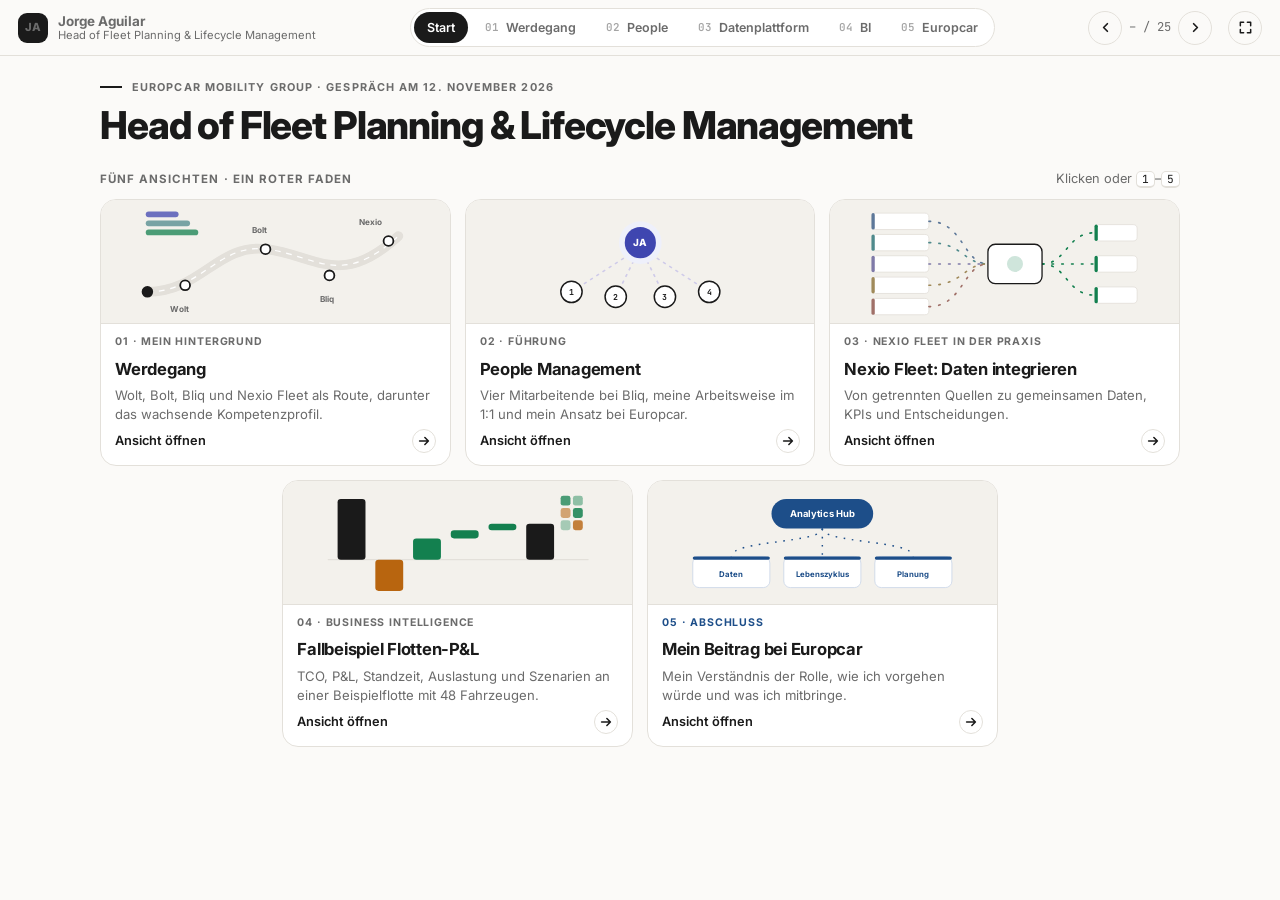
==== commit 8fafaa08: "Datenplattform step 4: simpler wording for flagged review cases (Prüffall) Co-Authored-By: Claude Op" ====
--- a/europcar-praesentation/index.html
+++ b/europcar-praesentation/index.html
@@ -225,7 +225,7 @@
 <div class="hint" id="hint"></div>
 
 <script>
-var SRC=[null,"<!DOCTYPE html>\n<html lang=\"de\" data-theme=\"light\">\n<head>\n<meta charset=\"utf-8\">\n<meta name=\"viewport\" content=\"width=device-width, initial-scale=1, viewport-fit=cover\">\n<title>Folie 3 · Werdegang<\/title>\n<link rel=\"preconnect\" href=\"https://fonts.googleapis.com\">\n<link rel=\"preconnect\" href=\"https://fonts.gstatic.com\" crossorigin>\n<link href=\"https://fonts.googleapis.com/css2?family=Inter:wght@400;500;600;700;800&family=JetBrains+Mono:wght@500;600;700&display=swap\" rel=\"stylesheet\">\n<style>\n:root{\n  --bg:#fbfaf8;--panel:#ffffff;--ink:#1a1a1a;--quiet:#6b6b6b;--line:#e3e0da;--soft:#f3f1ec;\n  --road:#e6e3dd;--road2:#1a1a1a;--flow:#13804f;--dim:#b9b5ad;\n  --m:#3f46b0;--p:#4f8a8c;--d:#13804f;--e:#b8650f;\n  --shadow:none;\n}\n*,*::before,*::after{box-sizing:border-box}\nbody{margin:0;background:var(--bg);color:var(--ink);font-family:Inter,-apple-system,BlinkMacSystemFont,sans-serif;font-size:15px;line-height:1.55;-webkit-font-smoothing:antialiased}\n.wrap{max-width:1160px;margin:0 auto;padding:72px 16px 90px}\n.bar{display:flex;flex-wrap:wrap;gap:4px;margin-bottom:-1px;padding:0 14px;align-items:flex-end;position:relative;z-index:1}\n.bar button{padding:8px 16px;font:inherit;font-size:.79rem;font-weight:600;background:var(--soft);color:var(--quiet);border:1px solid var(--line);border-radius:10px 10px 0 0;cursor:pointer;transition:background .2s,color .2s}\n.bar button:hover{color:var(--ink);background:#ece9e3}\n.bar button.on{background:var(--panel);color:var(--ink);border-bottom-color:var(--panel);padding-top:10px}\n.bar button .no{font-family:\"JetBrains Mono\",monospace;font-size:.7rem;opacity:.55;margin-right:6px}\n.bar .sp{flex:1}\n#stage{background:var(--bg)}\n.frame{background:var(--panel);border:1px solid var(--line);border-radius:14px;overflow:hidden}\n.caption{display:flex;gap:14px;align-items:flex-start;justify-content:space-between;padding:14px 18px 10px;border-bottom:1px solid var(--line)}\n.caption .ct{font-size:.66rem;font-weight:700;text-transform:uppercase;letter-spacing:.08em;color:var(--quiet)}\n.caption .ch{font-size:1.12rem;font-weight:700;margin:2px 0 0;letter-spacing:-.01em}\n.caption .nav{display:flex;gap:6px;align-items:center;flex:none}\n.scroll{overflow-x:auto;-webkit-overflow-scrolling:touch}\ncanvas{display:block;min-width:920px;width:100%;height:auto}\n#stage:fullscreen{padding:24px 30px;display:flex;flex-direction:column;justify-content:center}\n#stage:fullscreen .scroll{overflow:hidden}\n#stage:fullscreen canvas{min-width:0;width:auto;max-width:100%;max-height:calc(100vh - 150px);margin:0 auto}\n.detail{margin-top:16px;background:var(--panel);border:1px solid var(--line);border-radius:16px;box-shadow:var(--shadow);padding:22px 24px}\n.dhead{display:flex;justify-content:space-between;gap:20px;align-items:flex-start;flex-wrap:wrap}\n.kick{font-size:.64rem;font-weight:700;text-transform:uppercase;letter-spacing:.08em;color:var(--quiet)}\n.detail h3{margin:4px 0 2px;font-size:1.25rem;letter-spacing:-.015em}\n.meta{font-size:.84rem;color:var(--quiet)}\n.hero{display:flex;gap:22px;flex-wrap:wrap}\n.hero div{text-align:right}\n.hero b{display:block;font-family:\"JetBrains Mono\",monospace;font-size:1.45rem;font-weight:700;letter-spacing:-.02em;line-height:1.1;color:var(--flow)}\n.hero span{font-size:.72rem;color:var(--quiet)}\n.grid3{display:grid;grid-template-columns:1.25fr 1fr 1fr;gap:12px;margin-top:16px}\n@media (max-width:860px){.grid3{grid-template-columns:1fr !important}.hero div{text-align:left}}\n.cell{background:var(--soft);border-radius:12px;padding:12px 14px;font-size:.86rem}\n.cell .h{display:block;font-size:.62rem;font-weight:700;text-transform:uppercase;letter-spacing:.08em;color:var(--quiet);margin-bottom:6px}\n.cell ul{margin:0;padding-left:16px}.cell li{margin-bottom:3px}\n.cell.ev .h{color:var(--flow)}.cell.ec .h{color:var(--p)}\n.tri{display:grid;grid-template-columns:repeat(3,minmax(0,1fr));gap:12px;margin-top:16px}\n@media (max-width:760px){.tri{grid-template-columns:1fr}}\n.tri .cell b.t{display:block;font-size:.9rem;margin-bottom:6px}\n.chips{display:flex;flex-wrap:wrap;gap:6px;margin-top:14px}\n.chip{display:inline-flex;align-items:center;gap:7px;font-size:.76rem;font-weight:600;padding:5px 11px;border-radius:999px;border:1px solid var(--line);background:var(--panel);color:var(--ink);cursor:pointer;font-family:inherit}\n.chip:hover{border-color:var(--quiet)}\n.sw{width:9px;height:9px;border-radius:3px;display:inline-block}\n.tags{display:flex;flex-wrap:wrap;gap:5px;margin-top:4px}\n.tags span{font-size:.72rem;font-weight:600;padding:2px 8px;border-radius:6px;background:var(--panel);border:1px solid var(--line)}\n.fade{animation:fade .45s ease both}\n@keyframes fade{from{opacity:0;transform:translateY(5px)}to{opacity:1;transform:none}}\n@media (prefers-reduced-motion:reduce){.fade{animation:none}}\n.dhead{cursor:pointer;user-select:none;align-items:center}\n.dhead .dr{display:flex;align-items:center;gap:22px;flex-wrap:wrap}\n.tog{display:inline-flex;align-items:center;gap:6px;font-size:.76rem;font-weight:600;padding:6px 12px;border-radius:999px;border:1px solid var(--line);background:var(--panel);color:var(--ink);white-space:nowrap}\n.dhead:hover .tog{border-color:var(--quiet)}\n.tog svg{transition:transform .3s ease}\n.detail.open .tog svg{transform:rotate(180deg)}\n.dbody{display:grid;grid-template-rows:0fr;transition:grid-template-rows .35s ease}\n.detail.open .dbody{grid-template-rows:1fr}\n.dbody>div{overflow:hidden;min-height:0}\n.detail{padding:16px 22px}\n.detail h3{font-size:1.1rem}\n@media (prefers-reduced-motion:reduce){.dbody,.tog svg{transition:none}}\n/* ---- gemeinsame Bedienelemente (wie Folie 4) ---- */\n.caption .nav button{width:34px;height:34px;border-radius:999px;border:1px solid var(--line);background:transparent;color:var(--ink);font:inherit;font-size:1rem;cursor:pointer;display:inline-flex;align-items:center;justify-content:center;padding:0}\n.caption .nav button:hover{border-color:var(--ink)}\n.caption .nav button svg{width:15px;height:15px;display:block}\n.caption .nav .sep{width:1px;height:20px;background:var(--line);margin:0 6px;min-width:0}\n.caption .nav span#capN{font-family:\"JetBrains Mono\",monospace;font-size:.8rem;color:var(--quiet);min-width:38px;text-align:center}\n.drawer{position:fixed;left:50%;bottom:0;transform:translateX(-50%);width:min(1128px,calc(100vw - 32px));z-index:20;\n  background:var(--panel);border:1px solid var(--line);border-bottom:none;border-radius:14px 14px 0 0;box-shadow:0 -6px 24px rgba(0,0,0,.10)}\n.dh{width:100%;display:flex;align-items:center;gap:12px;padding:10px 18px;background:transparent;border:0;color:var(--ink);font:inherit;cursor:pointer;text-align:left;border-radius:14px 14px 0 0}\n.dh:hover .dchev{border-color:var(--ink)}\n.dh .dt{font-size:.62rem;font-weight:700;text-transform:uppercase;letter-spacing:.07em;color:var(--quiet);border:1px solid var(--line);border-radius:5px;padding:2px 7px;white-space:nowrap}\n.dh .dn{font-size:.86rem;font-weight:600;overflow:hidden;text-overflow:ellipsis;white-space:nowrap}\n.dh .dhero{display:flex;gap:16px;margin-left:auto;white-space:nowrap}\n.dh .dhero span{font-size:.7rem;color:var(--quiet)}\n.dh .dhero b{font-family:\"JetBrains Mono\",monospace;font-size:.86rem;color:var(--flow);margin-right:5px}\n.dh .dhint{font-size:.74rem;color:var(--quiet);white-space:nowrap}\n.dh .dhero:empty+.dhint{margin-left:auto}\n.dh .dchev{flex:none;width:28px;height:28px;border-radius:999px;border:1px solid var(--line);display:inline-flex;align-items:center;justify-content:center}\n.dh .dchev svg{width:14px;height:14px;transition:transform .2s}\n.drawer.open .dchev svg{transform:rotate(180deg)}\n#detail{display:none;padding:2px 18px 18px;max-height:46vh;overflow-y:auto;border-top:1px solid var(--line)}\n.drawer.open #detail{display:block;padding-top:14px}\n@media (max-width:760px){.dh .dhint,.dh .dhero{display:none}}\n.key{display:flex;flex-wrap:wrap;gap:14px;margin:12px 0 16px;font-size:.75rem;color:var(--quiet)}\n.key span{display:inline-flex;align-items:center;gap:6px}\n.key .sw{width:11px;height:11px;border-radius:3px;flex:none;display:inline-block}\n/* Detailbereich öffnet nach unten (im Seitenfluss statt fixiert) */\n.drawer{position:static;left:auto;bottom:auto;transform:none;width:auto;margin:14px 0 0;border:1px solid var(--line);border-radius:14px;box-shadow:none;z-index:auto}\n.dh{border-radius:14px}\n.drawer.open .dh{border-radius:14px 14px 0 0}\n#detail{max-height:none;overflow:visible}\n.dh .dchev svg{transform:rotate(180deg)}\n.drawer.open .dchev svg{transform:none}\n<\/style>\n<\/head>\n<body>\n<div class=\"wrap\">\n<div class=\"bar\" id=\"bar\"><\/div>\n<div id=\"stage\">\n  <div class=\"frame\">\n    <div class=\"caption\">\n      <div><div class=\"ct\" id=\"capT\"><\/div><div class=\"ch\" id=\"capH\"><\/div><\/div>\n      <div class=\"nav\"><button id=\"prev\" aria-label=\"Zurück\">&larr;<\/button><span id=\"capN\"><\/span><button id=\"next\" aria-label=\"Weiter\">&rarr;<\/button><i class=\"sep\" aria-hidden=\"true\"><\/i><button id=\"fsb\" aria-label=\"Vollbild\" title=\"Vollbild (F)\"><\/button><\/div>\n    <\/div>\n    <div class=\"scroll\"><canvas id=\"c\" aria-label=\"Werdegang als Route mit Stationen, Weiterbildung und wachsendem Kompetenzprofil\"><\/canvas><\/div>\n  <\/div>\n  <div class=\"key\">\n    <span><i class=\"sw\" style=\"background:var(--m)\"><\/i>Menschen<\/span>\n    <span><i class=\"sw\" style=\"background:var(--p)\"><\/i>Prozesse<\/span>\n    <span><i class=\"sw\" style=\"background:var(--d)\"><\/i>Daten<\/span>\n    <span><i class=\"sw\" style=\"background:var(--e)\"><\/i>Weiterbildung<\/span>\n  <\/div>\n  <div class=\"drawer\" id=\"drawer\">\n    <button class=\"dh\" id=\"dh\" aria-expanded=\"false\" aria-controls=\"detail\"><span class=\"dt\" id=\"dTag\">Details<\/span><span class=\"dn\" id=\"dName\"><\/span><span class=\"dhero\" id=\"dHero\"><\/span><span class=\"dhint\" id=\"dHint\">Details einblenden<\/span><span class=\"dchev\"><svg viewBox=\"0 0 16 16\" fill=\"none\" stroke=\"currentColor\" stroke-width=\"1.7\" stroke-linecap=\"round\" stroke-linejoin=\"round\"><path d=\"M4 10l4-4 4 4\"/><\/svg><\/span><\/button>\n    <div id=\"detail\" aria-live=\"polite\"><\/div>\n  <\/div>\n<\/div>\n<\/div>\n\n<script>\n(function(){\nvar W=1100,H=476,cv=document.getElementById('c'),ctx=cv.getContext('2d');\nvar dpr=Math.max(1,Math.min(2.5,window.devicePixelRatio||1));cv.width=W*dpr;cv.height=H*dpr;ctx.setTransform(dpr,0,0,dpr,0,0);\nvar C={};function readVars(){var cs=getComputedStyle(document.documentElement);['--ink','--quiet','--line','--panel','--bg','--soft','--dim','--road','--road2','--m','--p','--d','--e','--flow'].forEach(function(k){C[k]=cs.getPropertyValue(k).trim()})}\nreadVars();if(window.matchMedia)window.matchMedia('(prefers-color-scheme: dark)').addEventListener('change',readVars);\nfunction rgba(hex,a){var h=hex.replace('#','');if(h.length===3)h=h.replace(/./g,'$&$&');var n=parseInt(h,16);return'rgba('+(n>>16&255)+','+(n>>8&255)+','+(n&255)+','+a+')'}\nfunction dark(){return false}\n\n/* ---------- geometry ---------- */\nvar T0=2020.7,T1=2026.98,X0=150,X1=1010,NOW=2026.86;\nfunction X(t){return X0+(t-T0)/(T1-T0)*(X1-X0)}\nvar RY=150,EY=206,PY=262;\nvar LANES=[{k:'m',n:'Menschen',y:PY+22},{k:'p',n:'Prozesse',y:PY+76},{k:'d',n:'Daten',y:PY+130}],RH=42,U=142,BX=150;\n\n/* ---------- content (CV + portfolio, verified) ---------- */\nvar ST=[\n {id:'wolt',yrs:'2021 – 2023',co:'Wolt',sub:'Gear Ops · Prozesse & Inventar',chip:'Einkauf −30 %',t0:2021.08,t1:2023.08,\n  title:'Operations Associate (Service & Gear Operations)',when:'Feb 2021 – Feb 2023 · davor ab Okt 2020 Kurierpartner',where:'Berlin, bundesweit 6 Städte',\n  hero:[['−30 %','Beschaffungskosten Ausrüstung']],\n  did:['Operative Prozesse im Gear Warehouse eingeführt und gesteuert','Lagerbestände analysiert, Abläufe verbessert','Ausrüstung zurückgenommen, aufbereitet und wieder ausgegeben','Courier-Onboarding und -Offboarding in Berlin, kleines Team von Gear Associates koordiniert'],\n  ev:['Beschaffungskosten für Ausrüstung rund −30 % gegenüber dem Vorjahr','Rund 525 Kurierkontakte pro Woche in ein kategorisiertes Servicemodell überführt'],\n  ec:'Bestände, Rückläufe und Wiederverwendung steuern: dieselbe Logik wie bei Fahrzeugen über den Lebenszyklus.',\n  g:{m:1,p:1.5,d:.5},gl:{m:'Gear-Team koordiniert',p:'Lager- & Serviceprozesse',d:'Bestandsanalyse'},gs:{d:'Bestände'}},\n {id:'bolt',yrs:'2023 – 2024',co:'Bolt',sub:'Fleet Ops · Angebotssteuerung',chip:'Bedarfssteuerung',t0:2023.42,t1:2024.42,\n  title:'Operations Specialist',when:'Jun 2023 – Jun 2024',where:'München / Süddeutschland',\n  hero:[],\n  did:['Mit Flottenpartnern gearbeitet: Partnerschaften, Account Management, Operations','Fahreraktivierung: Funnel von der Registrierung bis zur ersten Fahrt gemessen','Angebot entsprechend der Nachfrage geplant'],\n  ev:['Aktivierung von ca. 25 % auf ca. 58 % bei über 1.000 Registrierungen in sechs Wochen','Stornoquote −18 % durch Maßnahmen mit Flottenpartnern'],\n  ec:'Angebot an die Nachfrage anpassen ist der Kern der Flottenplanung.',\n  g:{m:.5,p:.5,d:1},gl:{m:'Fahrer & Flottenpartner',p:'Onboarding-Funnel',d:'Funnel-Daten'},gs:{m:'Partner',p:'Funnel'}},\n {id:'bliq',yrs:'2024 – 2025',co:'Bliq',sub:'Supply Ops · Team & Budget',chip:'4 direkte Mitarbeitende',t0:2024.5,t1:2025.5,\n  title:'Supply Operations Manager',when:'Jul 2024 – Jul 2025',where:'Berlin',\n  hero:[['4','direkte Mitarbeitende']],\n  did:['Vier direkte Mitarbeitende: Aufgaben verteilt, KPIs verfolgt, 1:1s, Coaching, Mitwirkung an Leistungsbeurteilungen','Supply-Budgets, KPIs und Partnerprogramme gesteuert','Earnings-per-Hour-Modell mit SLAs für Flottenpartner'],\n  ev:['Partnerbindung von unter 50 % auf über 80 % nach Neugestaltung des Partnermodells','Funktionsübergreifender Pilot mit 3 Mio. € ARR in vier Monaten'],\n  ec:'Ein Team von fünf Spezialisten führen, Budgets und KPIs steuern.',\n  g:{m:1.5,p:.5,d:.5},gl:{m:'4 direkte Mitarbeitende',p:'SLAs & Partnerprogramme',d:'KPIs & Budgets'},gs:{p:'SLAs',d:'Budgets'}},\n {id:'nexio',yrs:'SEIT 2025',co:'Nexio Fleet',sub:'Strategy & Ops · Data Hub',chip:'Datenplattform',t0:2025.5,t1:NOW,\n  title:'Senior Strategy & Operations Manager',when:'seit Jul 2025',where:'Berlin & Brandenburg',\n  hero:[],\n  did:['Seit dem Start an einer zentralen Daten- und Analyseplattform beteiligt','Anforderungen, Prozesse und KPIs definiert, Funktionen priorisiert','Umsetzung und Tests gemeinsam mit dem Entwicklerteam'],\n  ev:['Im Einsatz bei 8 Flottenbetreibern mit über 800 Fahrern in Berlin und Brandenburg','Betreiber berichten rund 60–70 % weniger Verwaltungsaufwand je Compliance-Zyklus'],\n  ec:'Datenintegration, gemeinsame KPIs und BI für TCO und P&L: genau das braucht ein Analytics Hub.',\n  g:{m:.5,p:1,d:1.5},gl:{m:'Betreiber & Entwickler',p:'Anforderungen & Prozesse',d:'Datenplattform & BI'},gs:{m:'Betreiber',p:'Anforderungen'}}\n];\nvar KUR={id:'kurier',co:'Kurier',t0:2020.75,t1:2021.08,g:{m:.5,p:.5},gl:{m:'Frontline: Kuriere',p:'Abläufe von innen'},gs:{m:'Frontline',p:'Abläufe'}};\nvar EDU=[\n {id:'da',co:'Ironhack',lab:'Data Analytics',yr:'2023',when:'Mär – Jun 2023',t0:2023.17,t1:2023.42,title:'Diploma Data Analytics',where:'Ironhack Berlin · Vollzeit',\n  tags:['Python','MySQL','Tableau','Pandas','Statistik','Datenvisualisierung','Angewandtes ML'],\n  ec:'Analysen und Modelle selbst verstehen, prüfen und mit Analysten auf Augenhöhe priorisieren.',g:{d:1},gl:{d:'Data Analytics'}},\n {id:'devops',co:'Ironhack',lab:'DevOps & Cloud',yr:'2026',when:'Jan – Mär 2026',t0:2026.0,t1:2026.21,title:'Diploma DevOps & Cloud Computing',where:'Ironhack Berlin',\n  tags:['CI/CD','Terraform','Docker','Kubernetes','AWS','Azure','Monitoring','Cloud Governance'],\n  ec:'Mit IT und Data Engineering über Datenpipelines, Cloud-Infrastruktur und den Betrieb eines Analytics Hubs sprechen.',g:{d:.5,p:.45},gl:{d:'Cloud & DevOps',p:'CI/CD'},gs:{d:'Cloud',p:'CI/CD'}}\n];\nvar SEQ=[KUR,ST[0],EDU[0],ST[1],ST[2],ST[3],EDU[1]];\n\nvar STEPS=[\n {t:'Wolt',h:'Prozesse und Bestände steuern – Beschaffungskosten rund −30 %.',s:0},\n {t:'Bolt',h:'Flottenpartner, Fahreraktivierung, Angebot nach Nachfrage.',s:1},\n {t:'Bliq',h:'Mehr Verantwortung: Team, Budgets, KPIs, Partnerprogramme.',s:2},\n {t:'Nexio Fleet',h:'Eine zentrale Daten- und Analyseplattform mitentwickeln.',s:3},\n {t:'Roter Faden',h:'Heute: Menschen, Prozesse und Daten verbinden, um bessere Ergebnisse zu erreichen.'}\n];\nvar step=0,sel=null,HIT=[],pulse=0,carT=T0+.02,target=NOW,profT=T0+.02,ptarget=NOW,wheel=0,moving=false;\nvar reduce=window.matchMedia&&window.matchMedia('(prefers-reduced-motion: reduce)').matches;\nfunction prog(s){return Math.max(0,Math.min(1,(profT-s.t0)/(s.t1-s.t0)))}\nfunction update(dt){var d=target-carT;moving=Math.abs(d)>.002;if(!moving){carT=target}else{var v=Math.sign(d)*Math.max(.4,Math.abs(d)*1.5)*dt;if(Math.abs(v)>Math.abs(d))v=d;carT+=v;wheel+=v*44}var pd=ptarget-profT;if(Math.abs(pd)<=.002)profT=ptarget;else{var pv=Math.sign(pd)*Math.max(.4,Math.abs(pd)*1.5)*dt;if(Math.abs(pv)>Math.abs(pd))pv=pd;profT+=pv}pulse+=dt}\n\n/* ---------- drawing helpers ---------- */\nfunction rr(x,y,w,h,r){r=Math.max(0,Math.min(r,w/2,h/2));ctx.beginPath();ctx.moveTo(x+r,y);ctx.arcTo(x+w,y,x+w,y+h,r);ctx.arcTo(x+w,y+h,x,y+h,r);ctx.arcTo(x,y+h,x,y,r);ctx.arcTo(x,y,x+w,y,r);ctx.closePath()}\nfunction shadowOn(b){ctx.shadowColor=dark()?'rgba(0,0,0,.45)':'rgba(16,18,22,.10)';ctx.shadowBlur=b||14;ctx.shadowOffsetY=3}\nfunction shadowOff(){ctx.shadowColor='transparent';ctx.shadowBlur=0;ctx.shadowOffsetY=0}\nfunction activeS(){return STEPS[step].s!=null?STEPS[step].s:null}\nfunction car(x,y){ctx.save();ctx.translate(x,y);\n  var bounce=moving?Math.sin(pulse*28)*.5:0;\n  ctx.fillStyle=rgba(C['--ink'],.14);ctx.beginPath();ctx.ellipse(0,1.5,24,3.2,0,0,6.3);ctx.fill();\n  ctx.translate(0,bounce);\n  ctx.fillStyle=C['--ink'];ctx.beginPath();\n  ctx.moveTo(-24,-5);ctx.quadraticCurveTo(-25,-13,-19,-14);ctx.lineTo(-11,-15);ctx.quadraticCurveTo(-5,-24,4,-24);ctx.quadraticCurveTo(11,-24,15,-15);\n  ctx.lineTo(21,-13.5);ctx.quadraticCurveTo(25.5,-12,25,-6);ctx.lineTo(24,-4);ctx.lineTo(-23,-4);ctx.closePath();ctx.fill();\n  ctx.fillStyle=dark()?'rgba(20,22,26,.85)':'rgba(255,255,255,.88)';\n  ctx.beginPath();ctx.moveTo(-8,-15.5);ctx.quadraticCurveTo(-3.5,-22,2,-22);ctx.lineTo(2,-15.5);ctx.closePath();ctx.fill();\n  ctx.beginPath();ctx.moveTo(4.5,-15.5);ctx.lineTo(4.5,-22);ctx.quadraticCurveTo(9.5,-22,12.5,-15.5);ctx.closePath();ctx.fill();\n  ctx.fillStyle='#f5c451';rr(21.5,-12,3,2.4,1);ctx.fill();ctx.fillStyle='#d9534f';rr(-24.5,-12,2.4,2.4,1);ctx.fill();\n  [-14,14].forEach(function(wx){ctx.save();ctx.translate(wx,-4);ctx.fillStyle=C['--ink'];ctx.beginPath();ctx.arc(0,0,5.6,0,6.3);ctx.fill();\n    ctx.fillStyle=C['--dim'];ctx.beginPath();ctx.arc(0,0,2.8,0,6.3);ctx.fill();ctx.rotate(wheel);ctx.strokeStyle=C['--ink'];ctx.lineWidth=1.1;\n    ctx.beginPath();ctx.moveTo(-2.8,0);ctx.lineTo(2.8,0);ctx.moveTo(0,-2.8);ctx.lineTo(0,2.8);ctx.stroke();ctx.restore()});\n  ctx.restore()}\n\n/* ---------- main draw ---------- */\nfunction draw(){HIT=[];ctx.clearRect(0,0,W,H);var as=activeS(),fin=step===4,thr=sel&&sel.type==='thread'?sel.k:null,eduSel=sel&&sel.type==='edu'?sel.i:null;\n  /* road */\n  ctx.lineCap='round';\n  ctx.strokeStyle=C['--road'];ctx.lineWidth=20;ctx.beginPath();ctx.moveTo(X0-16,RY);ctx.lineTo(X1+12,RY);ctx.stroke();\n  var gx=Math.max(X0-16,X(carT));\n  if(gx>X0-15){var grad=ctx.createLinearGradient(X0-16,0,gx+1,0);grad.addColorStop(0,rgba(C['--road2'],.5));grad.addColorStop(1,rgba(C['--road2'],.9));\n    ctx.strokeStyle=grad;ctx.lineWidth=20;ctx.beginPath();ctx.moveTo(X0-16,RY);ctx.lineTo(gx,RY);ctx.stroke()}\n  ctx.lineCap='butt';ctx.strokeStyle=rgba(C['--panel'],.9);ctx.lineWidth=1.8;ctx.setLineDash([10,9]);ctx.beginPath();ctx.moveTo(X0-6,RY);ctx.lineTo(X1+4,RY);ctx.stroke();ctx.setLineDash([]);\n  /* year ticks */\n  for(var y=2021;y<=2026;y++){var xx=X(y);ctx.fillStyle=C['--dim'];ctx.fillRect(xx-.5,RY+13,1,6);\n    ctx.font='600 10.5px \"JetBrains Mono\", monospace';ctx.fillStyle=C['--quiet'];ctx.textAlign='center';ctx.fillText(y,xx,RY+32)}\n  ctx.font='800 10.5px Inter, sans-serif';ctx.fillStyle=C['--ink'];ctx.textAlign='center';ctx.fillText('HEUTE',X(NOW),RY+32);\n  /* kurier start */\n  var kx=X(KUR.t0);ctx.beginPath();ctx.arc(kx,RY,5,0,6.3);ctx.fillStyle=C['--panel'];ctx.fill();ctx.strokeStyle=C['--quiet'];ctx.lineWidth=1.6;ctx.stroke();\n  ctx.font='600 10px Inter, sans-serif';ctx.fillStyle=C['--quiet'];ctx.textAlign='left';ctx.textAlign='right';ctx.fillText('Start als',X0-26,RY-3);ctx.fillText('Kurierpartner',X0-26,RY+10);\n  /* weiterbildung lane */\n  ctx.font='700 10.5px Inter, sans-serif';ctx.fillStyle=C['--quiet'];ctx.textAlign='right';ctx.fillText('WEITERBILDUNG',X0-22,EY+4);\n  ctx.strokeStyle=C['--line'];ctx.lineWidth=1;ctx.setLineDash([2,4]);ctx.beginPath();ctx.moveTo(X0-14,EY);ctx.lineTo(X1+10,EY);ctx.stroke();ctx.setLineDash([]);\n  EDU.forEach(function(e,i){var x0=X(e.t0),x1=X(e.t1),on=carT>=e.t0,hi=eduSel===i;ctx.font='700 10.5px Inter, sans-serif';var lab=e.lab+' · '+e.yr,pw=ctx.measureText(lab).width+30;\n    var px=Math.min((x0+x1)/2-pw/2,X1+10-pw);\n    ctx.strokeStyle=rgba(C['--e'],on?.55:.25);ctx.lineWidth=1;ctx.setLineDash([2,2]);ctx.beginPath();ctx.moveTo(x0,RY+11);ctx.lineTo(x0,EY-12);ctx.stroke();ctx.setLineDash([]);\n    ctx.save();ctx.globalAlpha=on?1:.45;if(hi)shadowOn(10);rr(px,EY-11,pw,22,11);ctx.fillStyle=on?(dark()?'#3a2a1a':'#fdf3e7'):C['--panel'];ctx.fill();shadowOff();\n    ctx.lineWidth=hi?2:1.2;ctx.strokeStyle=C['--e'];ctx.stroke();\n    ctx.fillStyle=C['--e'];ctx.beginPath();ctx.arc(px+12,EY,3.2,0,6.3);ctx.fill();\n    ctx.fillStyle=C['--ink'];ctx.textAlign='left';ctx.fillText(lab,px+21,EY+4);ctx.restore();\n    HIT.push({type:'edu',i:i,x:px,y:EY-12,w:pw,h:24})});\n  /* station cards */\n  var BW=180,BY=10,BH=88,prev=-1e9;\n  ST.forEach(function(s){var cx=(X(s.t0)+X(s.t1))/2;s._bx=Math.max(cx-BW/2,prev+BW+10);prev=s._bx});\n  var over=ST[3]._bx+BW-(W-10);if(over>0)for(var q=3;q>=0;q--){ST[q]._bx-=over;if(q>0&&ST[q]._bx-ST[q-1]._bx>=BW+10)break}\n  ST.forEach(function(s,i){var bx=s._bx,sx=X(s.t0),on=as==null||as===i,hi=as===i,reached=carT>=s.t0-.005;\n    ctx.save();ctx.globalAlpha=on?1:.38;\n    ctx.strokeStyle=hi?C['--ink']:C['--dim'];ctx.lineWidth=1;ctx.setLineDash([2,3]);ctx.beginPath();ctx.moveTo(bx+BW/2,BY+BH);ctx.bezierCurveTo(bx+BW/2,BY+BH+18,sx,RY-34,sx,RY-12);ctx.stroke();ctx.setLineDash([]);\n    shadowOn(hi?18:10);rr(bx,BY,BW,BH,12);ctx.fillStyle=C['--panel'];ctx.fill();shadowOff();\n    ctx.lineWidth=hi?2:1;ctx.strokeStyle=hi?C['--ink']:C['--line'];ctx.stroke();\n    if(hi){ctx.fillStyle=C['--ink'];rr(bx,BY+14,3,BH-28,2);ctx.fill()}\n    ctx.textAlign='left';ctx.fillStyle=C['--quiet'];ctx.font='600 10.5px \"JetBrains Mono\", monospace';ctx.fillText('0'+(i+1)+'  ·  '+s.yrs,bx+14,BY+20);\n    ctx.fillStyle=C['--ink'];ctx.font='800 16px Inter, sans-serif';ctx.fillText(s.co,bx+14,BY+41);\n    ctx.font='500 10.5px Inter, sans-serif';ctx.fillStyle=C['--quiet'];ctx.fillText(s.sub,bx+14,BY+57);\n    ctx.font='700 10.5px Inter, sans-serif';var cw=ctx.measureText(s.chip).width+16;rr(bx+14,BY+64,cw,18,9);ctx.fillStyle=rgba(C['--flow'],dark()?.2:.11);ctx.fill();\n    ctx.fillStyle=C['--flow'];ctx.fillText(s.chip,bx+22,BY+77);ctx.restore();\n    ctx.beginPath();ctx.arc(sx,RY,hi?10:8,0,6.3);ctx.fillStyle=C['--panel'];ctx.fill();ctx.lineWidth=2.4;ctx.strokeStyle=reached?C['--ink']:C['--dim'];ctx.stroke();\n    if(reached){ctx.beginPath();ctx.arc(sx,RY,hi?4.5:3.5,0,6.3);ctx.fillStyle=C['--ink'];ctx.fill()}\n    if(hi){ctx.beginPath();ctx.arc(sx,RY,15+2.5*Math.sin(pulse*3),0,6.3);ctx.strokeStyle=rgba(C['--ink'],.18);ctx.lineWidth=3;ctx.stroke()}\n    HIT.push({type:'s',i:i,x:bx,y:BY,w:BW,h:BH});HIT.push({type:'s',i:i,x:sx-14,y:RY-14,w:28,h:28})});\n  car(X(carT),RY-1);\n  /* competence profile */\n  ctx.strokeStyle=C['--line'];ctx.lineWidth=1;ctx.beginPath();ctx.moveTo(20,PY-14);ctx.lineTo(W-20,PY-14);ctx.stroke();\n  ctx.font='700 10px Inter, sans-serif';ctx.fillStyle=C['--quiet'];ctx.textAlign='left';ctx.fillText('KOMPETENZPROFIL',BX,PY+8);\n  ctx.font='500 10px Inter, sans-serif';ctx.fillText('wächst mit jeder Station und Weiterbildung',BX+104,PY+8);\n  var ends={},maxW=5.25*U;\n  LANES.forEach(function(L){var k=L.k,col=C['--'+k],x=BX,dimRow=thr&&thr!==k;\n    ctx.save();ctx.globalAlpha=dimRow?.3:1;ctx.font='700 13px Inter, sans-serif';ctx.fillStyle=col;ctx.textAlign='right';ctx.fillText(L.n,BX-16,L.y+RH/2+5);ctx.restore();\n    HIT.push({type:'thread',k:k,x:14,y:L.y,w:BX-20,h:RH});\n    rr(BX,L.y,maxW,RH,9);ctx.fillStyle=C['--soft'];ctx.fill();\n    SEQ.forEach(function(s){var g=s.g&&s.g[k]||0;if(!g)return;var w=g*U*prog(s);if(w<6){x+=w;return}\n      var si=ST.indexOf(s),ei=EDU.indexOf(s),act=(as!=null&&si===as)||(eduSel!=null&&ei===eduSel),dim=dimRow||(as!=null&&si!==as)||(eduSel!=null&&ei!==eduSel);\n      var isEdu=ei>=0,fill=isEdu?C['--e']:col;\n      ctx.save();ctx.globalAlpha=dim?.32:1;rr(x+1.5,L.y+1,w-3,RH-2,8);\n      var gg=ctx.createLinearGradient(0,L.y,0,L.y+RH);gg.addColorStop(0,rgba(fill,act?(dark()?.42:.30):(dark()?.26:.16)));gg.addColorStop(1,rgba(fill,act?(dark()?.32:.22):(dark()?.18:.10)));\n      ctx.fillStyle=gg;ctx.fill();ctx.lineWidth=act?2:1;ctx.strokeStyle=rgba(fill,act?1:.75);ctx.stroke();\n      ctx.save();ctx.beginPath();ctx.rect(x+5,L.y,w-10,RH);ctx.clip();ctx.textAlign='left';\n      ctx.font='700 9.5px \"JetBrains Mono\", monospace';ctx.fillStyle=fill;ctx.fillText((s.co==='Nexio Fleet'&&g<1?'NEXIO':s.co.toUpperCase()),x+10,L.y+15);\n      ctx.font='600 11px Inter, sans-serif';ctx.fillStyle=C['--ink'];ctx.fillText((s.gs&&s.gs[k])||s.gl[k],x+10,L.y+31);ctx.restore();ctx.restore();\n      if(si>=0)HIT.push({type:'s',i:si,x:x,y:L.y,w:w,h:RH});if(ei>=0)HIT.push({type:'edu',i:ei,x:x,y:L.y,w:w,h:RH});\n      x+=w});\n    ends[k]=x});\n  /* roter faden */\n  var bx2=BX+maxW+28,top=LANES[0].y+RH/2,bot=LANES[2].y+RH/2,mid=(top+bot)/2,a=fin?1:(carT>=NOW-.005?.55:.3);\n  ctx.save();ctx.globalAlpha=a;\n  LANES.forEach(function(L){var ly=L.y+RH/2;ctx.strokeStyle=C['--'+L.k];ctx.lineWidth=fin?2.2:1.3;ctx.setLineDash(fin?[]:[3,4]);ctx.beginPath();ctx.moveTo(ends[L.k]+4,ly);ctx.lineTo(bx2,ly);ctx.stroke();ctx.setLineDash([])});\n  ctx.strokeStyle=C['--ink'];ctx.lineWidth=fin?2.6:1.6;ctx.beginPath();ctx.moveTo(bx2,top);ctx.lineTo(bx2,bot);ctx.moveTo(bx2,mid);ctx.lineTo(bx2+20,mid);ctx.stroke();\n  var r=fin?12+1.6*Math.sin(pulse*3):11;if(fin)shadowOn(12);ctx.beginPath();ctx.arc(bx2+33,mid,r,0,6.3);ctx.fillStyle=C['--panel'];ctx.fill();shadowOff();ctx.stroke();\n  ctx.beginPath();ctx.arc(bx2+33,mid,4.5,0,6.3);ctx.fillStyle=C['--ink'];ctx.fill();\n  ctx.font='800 12.5px Inter, sans-serif';ctx.textAlign='left';ctx.fillStyle=C['--ink'];ctx.fillText('ROTER FADEN',bx2+52,mid-6);\n  ctx.font='500 10.5px Inter, sans-serif';ctx.fillStyle=C['--quiet'];ctx.fillText('Menschen, Prozesse',bx2+52,mid+10);ctx.fillText('und Daten verbinden',bx2+52,mid+24);\n  ctx.restore();HIT.push({type:'end',x:bx2-6,y:top,w:180,h:bot-top});\n}\nfunction loop(ts){var dt=Math.min(.05,((ts||0)-(loop.l||0))/1000);loop.l=ts||0;update(dt);draw();requestAnimationFrame(loop)}\n\n/* ---------- detail panel ---------- */\nvar detail=document.getElementById('detail');\nfunction li(a){return'<ul>'+a.map(function(x){return'<li>'+x+'<\/li>'}).join('')+'<\/ul>'}\nvar THREAD={m:{n:'Menschen',ec:'Ein Team von fünf Spezialisten führen und mit Fleet Controlling, Fleet Director und Fachbereichen zusammenarbeiten.'},\n  p:{n:'Prozesse',ec:'Planungs-, Budget- und Forecast-Prozesse gemeinsam mit Fleet Controlling verbessern.'},\n  d:{n:'Daten',ec:'Analytics Hub: Daten verbinden, gemeinsame KPIs, TCO, Lebenszyklus und Szenarien.'}};\nfunction chips(){return'<div class=\"chips\">'+LANES.map(function(L){return'<button class=\"chip\" data-k=\"'+L.k+'\"><i class=\"sw\" style=\"background:var(--'+L.k+')\"><\/i>'+L.n+'<\/button>'}).join('')+EDU.map(function(e,i){return'<button class=\"chip\" data-e=\"'+i+'\"><i class=\"sw\" style=\"background:var(--e)\"><\/i>'+e.lab+' · '+e.yr+'<\/button>'}).join('')+'<\/div>'}\nfunction showDetail(){var tag,name,meta='',bd,hero=[],as=activeS();\n  if(sel&&sel.type==='thread'){var k=sel.k,T=THREAD[k],items=SEQ.filter(function(s){return s.g[k]}).map(function(s){return'<b>'+(s.lab||s.co)+':<\/b> '+s.gl[k]});\n    tag='Kompetenz';name=T.n;meta='Wie jede Station diesen Bereich geprägt hat';\n    bd='<div class=\"grid3\" style=\"grid-template-columns:1.4fr 1fr\"><div class=\"cell\"><span class=\"h\">Station für Station<\/span>'+li(items)+'<\/div><div class=\"cell ec\"><span class=\"h\">Bei Europcar<\/span>'+T.ec+'<\/div><\/div>'+chips()}\n  else if(sel&&sel.type==='edu'){var e=EDU[sel.i];\n    tag='Weiterbildung';name=e.title;meta=e.where+' · '+e.when;\n    bd='<div class=\"grid3\" style=\"grid-template-columns:1.4fr 1fr\"><div class=\"cell\"><span class=\"h\">Inhalte<\/span><div class=\"tags\">'+e.tags.map(function(t){return'<span>'+t+'<\/span>'}).join('')+'<\/div><\/div>'+\n      '<div class=\"cell ec\"><span class=\"h\">Relevanz für Europcar<\/span>'+e.ec+'<\/div><\/div>'+chips()}\n  else if(as!=null){var s=ST[as];\n    tag='Station 0'+(as+1);name=s.co+' · '+s.title;meta=s.when+' · '+s.where;hero=s.hero;\n    bd='<div class=\"grid3\"><div class=\"cell\"><span class=\"h\">Was ich gemacht habe<\/span>'+li(s.did)+'<\/div><div class=\"cell ev\"><span class=\"h\">Belege<\/span>'+li(s.ev)+'<\/div><div class=\"cell ec\"><span class=\"h\">Relevanz für Europcar<\/span>'+s.ec+'<\/div><\/div>'}\n  else if(step===4||(sel&&sel.type==='end')){\n    tag='Roter Faden';name='Menschen · Prozesse · Daten';meta='Bei Nexio kommen diese Erfahrungen zusammen: von operativen Anforderungen bis zur Entwicklung analytischer Lösungen.';\n    bd='<div class=\"tri\">'+['m','p','d'].map(function(k){return'<div class=\"cell\"><b class=\"t\" style=\"color:var(--'+k+')\">'+THREAD[k].n+'<\/b>'+li(SEQ.filter(function(s){return s.g[k]}).map(function(s){return s.gl[k]}))+'<p style=\"margin:10px 0 0;font-size:.8rem;color:var(--quiet)\"><b style=\"color:var(--ink)\">Europcar:<\/b> '+THREAD[k].ec+'<\/p><\/div>'}).join('')+'<\/div>'}\n  else{tag='Werdegang';name='Wolt → Bolt → Bliq → Nexio Fleet';meta='Von Operations zur datenbasierten Flottensteuerung · Weiterbildung in Data Analytics und DevOps';hero=[['4','Stationen'],['2','Weiterbildungen']];\n    bd='<p style=\"margin:0;font-size:.9rem;max-width:80ch\">Jede Station hat einen Bereich besonders gestärkt: Prozesse bei Wolt, Daten bei Bolt, Menschen bei Bliq. Bei Nexio Fleet kommen alle drei zusammen. Die Weiterbildungen in Data Analytics und DevOps vertiefen die technische Seite.<\/p>'+chips()}\n  document.getElementById('dTag').textContent=tag;document.getElementById('dName').textContent=name;\n  document.getElementById('dHero').innerHTML=hero.map(function(x){return'<span><b>'+x[0]+'<\/b>'+x[1]+'<\/span>'}).join('');\n  detail.innerHTML='<div class=\"fade\"><div class=\"meta\" style=\"margin-bottom:2px\">'+meta+'<\/div>'+bd+'<\/div>';\n  detail.querySelectorAll('[data-k]').forEach(function(b){b.onclick=function(){sel={type:'thread',k:b.dataset.k};showDetail()}});\n  detail.querySelectorAll('[data-e]').forEach(function(b){b.onclick=function(){sel={type:'edu',i:+b.dataset.e};showDetail()}})}\nvar drawer=document.getElementById('drawer'),dh=document.getElementById('dh');\nfunction setDrawer(o){if(o)setTimeout(function(){try{drawer.scrollIntoView({behavior:'smooth',block:'nearest'})}catch(e){}},40);drawer.classList.toggle('open',o);dh.setAttribute('aria-expanded',o);document.getElementById('dHint').textContent=o?'Ausblenden':'Details einblenden'}\ndh.onclick=function(){setDrawer(!drawer.classList.contains('open'))};\n/* ---------- UI ---------- */\nvar bar=document.getElementById('bar');\nfunction build(){bar.innerHTML='';STEPS.forEach(function(s,i){var b=document.createElement('button');b.innerHTML='<span class=\"no\">'+(i+1)+'<\/span>'+s.t;if(i===step)b.className='on';b.onclick=function(){setStep(i)};bar.appendChild(b)});\n}\nfunction caption(){document.getElementById('capT').textContent='Schritt '+(step+1)+' · '+STEPS[step].t;document.getElementById('capH').textContent=STEPS[step].h;\n  document.getElementById('capN').textContent=(step+1)+' / '+STEPS.length}\nwindow.__goto=function(i){if(typeof started!==\"undefined\"&&!started){window.__initStep=i;return}setStep(i)};\nfunction setStep(i,keep){step=Math.max(0,Math.min(STEPS.length-1,i));sel=null;\n  var s=STEPS[step].s;target=s==null?NOW:ST[s].t0+.15;ptarget=s!=null?ST[s].t1:NOW;if(step===0&&!keep)carT=profT=T0+.02;if(reduce){carT=target;profT=ptarget}\n  caption();build();showDetail()}\nfunction fs(){var st=document.getElementById('stage');if(!document.fullscreenElement&&st.requestFullscreen)st.requestFullscreen();else if(document.exitFullscreen)document.exitFullscreen()}\nvar IC={full:'<svg viewBox=\"0 0 16 16\" fill=\"none\" stroke=\"currentColor\" stroke-width=\"1.6\" stroke-linecap=\"round\" stroke-linejoin=\"round\"><path d=\"M2.5 6V2.5H6M10 2.5h3.5V6M13.5 10v3.5H10M6 13.5H2.5V10\"/><\/svg>',\n exit:'<svg viewBox=\"0 0 16 16\" fill=\"none\" stroke=\"currentColor\" stroke-width=\"1.6\" stroke-linecap=\"round\" stroke-linejoin=\"round\"><path d=\"M6 2.5V6H2.5M13.5 6H10V2.5M10 13.5V10h3.5M2.5 10H6v3.5\"/><\/svg>'};\nvar fsB=document.getElementById('fsb');function updIcons(){var f=!!document.fullscreenElement;fsB.innerHTML=f?IC.exit:IC.full;fsB.title=f?'Vollbild beenden (F)':'Vollbild (F)'}\nfsB.onclick=fs;document.addEventListener('fullscreenchange',updIcons);updIcons();\nfunction pos(e){var r=cv.getBoundingClientRect();return[(e.clientX-r.left)*W/r.width,(e.clientY-r.top)*H/r.height]}\nfunction hitAt(p){var hit=null;HIT.forEach(function(b){if(p[0]>=b.x&&p[0]<=b.x+b.w&&p[1]>=b.y&&p[1]<=b.y+b.h)hit=b});return hit}\ncv.addEventListener('click',function(e){var hit=hitAt(pos(e));\n  if(!hit){sel=null;showDetail();return}\n  if(hit.type==='s'){setStep(hit.i);return}\n  if(hit.type==='end'){setStep(4);return}\n  if(hit.type==='edu'){sel={type:'edu',i:hit.i};showDetail();return}\n  sel=(sel&&sel.k===hit.k)?null:{type:'thread',k:hit.k};showDetail()});\ncv.addEventListener('mousemove',function(e){cv.style.cursor=hitAt(pos(e))?'pointer':'default'});\ndocument.getElementById('prev').onclick=function(){setStep(step-1,true)};document.getElementById('next').onclick=function(){setStep(step+1)};\ndocument.addEventListener('keydown',function(e){if(e.key==='ArrowRight'||e.key===' '||e.key==='PageDown'){e.preventDefault();setStep(step+1)}\n  else if(e.key==='ArrowLeft'||e.key==='PageUp'){e.preventDefault();setStep(step-1,true)}\n  else if(e.key==='f'||e.key==='F')fs();else if(e.key==='Escape'){if(drawer.classList.contains('open'))setDrawer(false);else{sel=null;showDetail()}}\n  else if(e.key==='i'||e.key==='I')setDrawer(!drawer.classList.contains('open'))});\nvar started=false;function start(){started=true;setStep(window.__initStep||0);requestAnimationFrame(loop)}\nif(document.fonts&&document.fonts.ready)document.fonts.ready.then(start);else start();\n})();\n<\/script>\n<\/body>\n<\/html>\n","<!DOCTYPE html>\n<html lang=\"de\" data-theme=\"light\">\n<head>\n<meta charset=\"utf-8\">\n<meta name=\"viewport\" content=\"width=device-width, initial-scale=1, viewport-fit=cover\">\n<title>People Management<\/title>\n<link rel=\"preconnect\" href=\"https://fonts.googleapis.com\">\n<link rel=\"preconnect\" href=\"https://fonts.gstatic.com\" crossorigin>\n<link href=\"https://fonts.googleapis.com/css2?family=Inter:wght@400;500;600;700;800&family=JetBrains+Mono:wght@500;600;700&display=swap\" rel=\"stylesheet\">\n<style>\n:root{\n  --bg:#fbfaf8;--panel:#ffffff;--ink:#1a1a1a;--quiet:#6b6b6b;--line:#e3e0da;--soft:#f3f1ec;\n  --flow:#13804f;--leak:#b8650f;--gate:#3f46b0;--gate-bg:#eef0fb;--dim:#b9b5ad;--teal:#4f8a8c;--ec:#1d4e89;--ec-bg:#e8eff7;\n}\n*,*::before,*::after{box-sizing:border-box}\nbody{margin:0;background:var(--bg);color:var(--ink);font-family:Inter,-apple-system,BlinkMacSystemFont,sans-serif;font-size:15px;line-height:1.55;-webkit-font-smoothing:antialiased}\n.wrap{max-width:1160px;margin:0 auto;padding:72px 16px 90px}\n.bar{display:flex;flex-wrap:wrap;gap:4px;margin-bottom:-1px;padding:0 14px;align-items:flex-end;position:relative;z-index:1}\n.bar button{padding:8px 16px;font:inherit;font-size:.79rem;font-weight:600;background:#f3f1ec;color:var(--quiet);border:1px solid var(--line);border-radius:10px 10px 0 0;cursor:pointer;transition:background .2s,color .2s}\n.bar button:hover{color:var(--ink);background:#ece9e3}\n.bar button.on{background:var(--panel);color:var(--ink);border-bottom-color:var(--panel);padding-top:10px}\n.bar button .no{font-family:\"JetBrains Mono\",monospace;font-size:.72rem;opacity:.6;margin-right:5px}\n#stage{background:var(--bg)}\n.caption{display:flex;gap:14px;align-items:flex-start;justify-content:space-between;border:1px solid var(--line);border-bottom:none;border-radius:14px 14px 0 0;background:var(--panel);padding:14px 18px 10px}\n.caption .ct{font-size:.66rem;font-weight:700;text-transform:uppercase;letter-spacing:.07em;color:var(--quiet)}\n.caption .ch{font-size:1.12rem;font-weight:700;margin:2px 0 0;letter-spacing:-.01em}\n.caption .nav{display:flex;gap:6px;align-items:center;flex:none}\n.caption .nav button{width:34px;height:34px;border-radius:999px;border:1px solid var(--line);background:transparent;color:var(--ink);font:inherit;font-size:1rem;cursor:pointer;display:inline-flex;align-items:center;justify-content:center;padding:0}\n.caption .nav button:hover{border-color:var(--ink)}\n.caption .nav button svg{width:15px;height:15px;display:block}\n.caption .nav .sep{width:1px;height:20px;background:var(--line);margin:0 6px}\n.caption .nav span#capN{font-family:\"JetBrains Mono\",monospace;font-size:.8rem;color:var(--quiet);min-width:38px;text-align:center}\n.board{border:1px solid var(--line);border-radius:0 0 14px 14px;background:var(--panel);padding:22px 24px;min-height:500px;position:relative;overflow:hidden}\n#stage:fullscreen{padding:22px 28px;overflow:auto}\n.kick{font-size:.66rem;font-weight:700;text-transform:uppercase;letter-spacing:.08em;color:var(--quiet)}\n.lead{font-size:.95rem;color:var(--quiet);margin:4px 0 18px;max-width:72ch}\n.lead b{color:var(--ink)}\n.tag{display:inline-flex;align-items:center;gap:6px;font-size:.66rem;font-weight:700;text-transform:uppercase;letter-spacing:.06em;padding:3px 9px;border-radius:999px}\n.tag.ec{background:var(--ec-bg);color:var(--ec)}\n.tag.me{background:var(--gate-bg);color:var(--gate)}\n.fade{animation:fade .55s cubic-bezier(.2,.7,.2,1) both}\n@keyframes fade{from{opacity:0;transform:translateY(8px)}to{opacity:1;transform:none}}\n.pop{animation:pop .45s cubic-bezier(.2,.7,.2,1) both}\n@keyframes pop{from{opacity:0;transform:scale(.85)}to{opacity:1;transform:none}}\n@media (prefers-reduced-motion:reduce){.fade,.pop{animation:none}}\n.key{display:flex;flex-wrap:wrap;gap:14px;margin:12px 0 0;font-size:.75rem;color:var(--quiet)}\n.key span{display:inline-flex;align-items:center;gap:6px}\n.drawer{margin:14px 0 0;border:1px solid var(--line);border-radius:14px;background:var(--panel)}\n.dh{width:100%;display:flex;align-items:center;gap:12px;padding:10px 18px;background:transparent;border:0;color:var(--ink);font:inherit;cursor:pointer;text-align:left;border-radius:14px}\n.drawer.open .dh{border-radius:14px 14px 0 0}\n.dh:hover .dchev{border-color:var(--ink)}\n.dh .dt{font-size:.62rem;font-weight:700;text-transform:uppercase;letter-spacing:.07em;color:var(--quiet);border:1px solid var(--line);border-radius:5px;padding:2px 7px;white-space:nowrap}\n.dh .dn{font-size:.86rem;font-weight:600;overflow:hidden;text-overflow:ellipsis;white-space:nowrap}\n.dh .dhint{margin-left:auto;font-size:.74rem;color:var(--quiet);white-space:nowrap}\n.dh .dchev{flex:none;width:28px;height:28px;border-radius:999px;border:1px solid var(--line);display:inline-flex;align-items:center;justify-content:center}\n.dh .dchev svg{width:14px;height:14px;transition:transform .2s;transform:rotate(180deg)}\n.drawer.open .dchev svg{transform:none}\n#detail{display:none;padding:14px 18px 18px;border-top:1px solid var(--line);font-size:.88rem}\n.drawer.open #detail{display:block}\n#detail ul{margin:6px 0 0;padding-left:18px}#detail li{margin-bottom:3px}\n#detail .cols{display:grid;grid-template-columns:repeat(auto-fit,minmax(240px,1fr));gap:12px}\n#detail .cell{background:var(--soft);border-radius:12px;padding:12px 14px}\n#detail .cell b.h{display:block;font-size:.62rem;font-weight:700;text-transform:uppercase;letter-spacing:.08em;color:var(--quiet);margin-bottom:4px}\n@media (max-width:760px){.dh .dhint{display:none}.board{padding:18px 16px}}\n\n.pm{display:grid;grid-template-columns:minmax(0,1.05fr) minmax(0,1fr);gap:28px;align-items:center}\n@media (max-width:860px){.pm{grid-template-columns:1fr}}\n.org{position:relative;height:330px}\n.org svg{position:absolute;inset:0;width:100%;height:100%}\n.node{position:absolute;translate:-50% -50%;display:flex;flex-direction:column;align-items:center;gap:6px;text-align:center}\n.av{width:58px;height:58px;border-radius:50%;display:grid;place-items:center;font-weight:800;font-size:.9rem;border:2px solid var(--line);background:var(--panel)}\n.av.me{width:84px;height:84px;background:var(--gate);color:#fff;border-color:var(--gate);font-size:1.05rem;box-shadow:0 0 0 8px var(--gate-bg)}\n.node small{font-size:.72rem;color:var(--quiet);font-weight:600;line-height:1.25}\n.resp{display:flex;flex-direction:column;gap:9px}\n.resp .r{display:flex;align-items:center;gap:12px;padding:11px 14px;border:1px solid var(--line);border-radius:12px;background:var(--panel)}\n.resp .r i{flex:none;width:30px;height:30px;border-radius:9px;background:var(--gate-bg);color:var(--gate);display:grid;place-items:center;font-style:normal;font-family:\"JetBrains Mono\",monospace;font-weight:700;font-size:.78rem}\n.resp .r b{font-size:.92rem}\n.learn{margin-top:18px;display:flex;flex-wrap:wrap;gap:8px;align-items:center;font-size:.84rem;color:var(--quiet)}\n.learn span.p{font-weight:700;color:var(--ink);padding:6px 12px;border-radius:999px;background:var(--soft)}\n.oneone{display:grid;grid-template-columns:repeat(5,minmax(0,1fr));gap:8px;margin:6px 0 20px}\n@media (max-width:860px){.oneone{grid-template-columns:1fr 1fr}}\n.oneone div{border:1px solid var(--line);border-radius:12px;padding:12px;background:var(--panel);position:relative}\n.oneone div .n{font-family:\"JetBrains Mono\",monospace;font-size:.7rem;color:var(--gate);font-weight:700}\n.oneone div b{display:block;font-size:.88rem;margin:3px 0 4px}\n.oneone div q{font-size:.78rem;color:var(--quiet);quotes:\"„\" \"“\"}\n.modes{display:grid;grid-template-columns:repeat(4,minmax(0,1fr));gap:10px}\n@media (max-width:860px){.modes{grid-template-columns:1fr 1fr}}\n.mode{border-radius:12px;padding:14px;background:var(--soft)}\n.mode.def{background:var(--gate-bg);outline:1.5px solid var(--gate)}\n.mode b{display:block;font-size:.95rem}\n.mode span{font-size:.7rem;font-weight:700;color:var(--gate);text-transform:uppercase;letter-spacing:.06em}\n.mode q{display:block;margin-top:6px;font-size:.82rem;color:var(--quiet);quotes:\"„\" \"“\"}\n.principle{margin-top:18px;padding:12px 16px;border-left:3px solid var(--gate);background:var(--gate-bg);border-radius:0 12px 12px 0;font-size:.92rem}\n.road{display:grid;grid-template-columns:repeat(4,minmax(0,1fr));gap:12px;position:relative;margin:8px 0 22px}\n@media (max-width:860px){.road{grid-template-columns:1fr}}\n.ph{border:1px solid var(--line);border-radius:14px;padding:16px;background:var(--panel);position:relative}\n.ph .n{display:inline-grid;place-items:center;width:30px;height:30px;border-radius:50%;background:var(--gate);color:#fff;font-weight:800;font-size:.85rem;margin-bottom:8px}\n.ph b{display:block;font-size:.98rem;margin-bottom:4px}\n.ph p{margin:0;font-size:.82rem;color:var(--quiet)}\n.ph:not(:last-child)::after{content:\"\";position:absolute;right:-12px;top:30px;width:12px;height:2px;background:var(--gate)}\n@media (max-width:860px){.ph:not(:last-child)::after{display:none}}\n.goal{display:flex;gap:18px;align-items:center;padding:16px 18px;border-radius:14px;background:var(--soft);flex-wrap:wrap}\n.five{display:flex;gap:6px}\n.five i{width:34px;height:34px;border-radius:50%;background:var(--panel);border:2px solid var(--gate);display:block}\n.goal p{margin:0;flex:1;min-width:240px;font-size:.95rem}\n.goal p b{color:var(--gate)}\n<\/style>\n<\/head>\n<body>\n<div class=\"wrap\">\n<div class=\"bar\" id=\"bar\"><\/div>\n<div id=\"stage\">\n  <div class=\"caption\">\n    <div><div class=\"ct\" id=\"capT\"><\/div><div class=\"ch\" id=\"capH\"><\/div><\/div>\n    <div class=\"nav\"><button id=\"prev\" aria-label=\"Zurück\">&larr;<\/button><span id=\"capN\"><\/span><button id=\"next\" aria-label=\"Weiter\">&rarr;<\/button><i class=\"sep\" aria-hidden=\"true\"><\/i><button id=\"fsb\" aria-label=\"Vollbild\"><\/button><\/div>\n  <\/div>\n  <div class=\"board\" id=\"board\"><\/div>\n  <div class=\"drawer\" id=\"drawer\">\n    <button class=\"dh\" id=\"dh\" aria-expanded=\"false\" aria-controls=\"detail\"><span class=\"dt\" id=\"dTag\">Details<\/span><span class=\"dn\" id=\"dName\"><\/span><span class=\"dhint\" id=\"dHint\">Details einblenden<\/span><span class=\"dchev\"><svg viewBox=\"0 0 16 16\" fill=\"none\" stroke=\"currentColor\" stroke-width=\"1.7\" stroke-linecap=\"round\" stroke-linejoin=\"round\"><path d=\"M4 10l4-4 4 4\"/><\/svg><\/span><\/button>\n    <div id=\"detail\" aria-live=\"polite\"><\/div>\n  <\/div>\n<\/div>\n<\/div>\n<script>\nwindow.VIEW={steps:[\n {t:'Erfahrung bei Bliq',h:'Vier direkte Mitarbeitende: klare Ziele, KPIs und regelmäßiges Feedback.',\n  render:function(el){\n   var R=['Aufgaben und Projekte verteilt','KPIs verfolgt','Regelmäßige Einzelgespräche geführt','Coaching angeboten','Bei Leistungsbeurteilungen mitgewirkt'];\n   el.innerHTML='<div class=\"kick\">People Management · Bliq · Supply Operations · Jul 2024 – Jul 2025<\/div>'+\n   '<p class=\"lead\">Bei Bliq haben <b>vier Mitarbeitende direkt an mich berichtet<\/b>.<\/p>'+\n   '<div class=\"pm\"><div class=\"org\" id=\"org\"><svg viewBox=\"0 0 100 100\" preserveAspectRatio=\"none\" aria-hidden=\"true\"><g stroke=\"#cfcbe9\" stroke-width=\"2\" fill=\"none\" stroke-dasharray=\"4 5\" vector-effect=\"non-scaling-stroke\"><line x1=\"50\" y1=\"53\" x2=\"18\" y2=\"66\" vector-effect=\"non-scaling-stroke\"/><line x1=\"50\" y1=\"53\" x2=\"39\" y2=\"72\" vector-effect=\"non-scaling-stroke\"/><line x1=\"50\" y1=\"53\" x2=\"61\" y2=\"72\" vector-effect=\"non-scaling-stroke\"/><line x1=\"50\" y1=\"53\" x2=\"82\" y2=\"66\" vector-effect=\"non-scaling-stroke\"/><\/g><\/svg>'+\n   '<div class=\"node pop\" style=\"left:50%;top:32%\"><div class=\"av me\">JA<\/div><small>Supply Operations<br>Manager<\/small><\/div>'+\n   [['18%','76%'],['39%','82%'],['61%','82%'],['82%','76%']].map(function(p,i){return'<div class=\"node pop\" style=\"left:'+p[0]+';top:'+p[1]+';animation-delay:'+(.15+i*.1)+'s\"><div class=\"av\">'+(i+1)+'<\/div><small>Mitarbeitende<\/small><\/div>'}).join('')+\n   '<\/div><div><div class=\"resp\">'+R.map(function(r,i){return'<div class=\"r fade\" style=\"animation-delay:'+(.2+i*.12)+'s\"><i>0'+(i+1)+'<\/i><b>'+r+'<\/b><\/div>'}).join('')+'<\/div>'+\n   '<div class=\"learn fade\" style=\"animation-delay:.9s\">Gelernt: <span class=\"p\">Klare Ziele<\/span><span class=\"p\">Eigenverantwortung<\/span><span class=\"p\">Regelmäßiges Feedback<\/span><\/div><\/div><\/div>'},\n  detail:{tag:'Bliq',name:'Supply Operations Manager · Jul 2024 – Jul 2025',\n   html:'<div class=\"cols\"><div class=\"cell\"><b class=\"h\">Verantwortung<\/b><ul><li>Vier direkte Mitarbeitende<\/li><li>Aufgaben und Projekte verteilt, KPIs verfolgt<\/li><li>Regelmäßige Einzelgespräche und Coaching<\/li><li>Mitwirkung an Leistungsbeurteilungen<\/li><li>Außerdem: Supply-Budgets, KPIs und Partnerprogramme<\/li><\/ul><\/div>'+\n   '<div class=\"cell\"><b class=\"h\">Sprechtext (DE-v1.3)<\/b>Bei Bliq haben vier Mitarbeitende direkt an mich berichtet. Ich habe Aufgaben und Projekte verteilt, KPIs verfolgt, regelmäßige Einzelgespräche geführt, Coaching angeboten und bei Leistungsbeurteilungen mitgewirkt. Dabei habe ich gelernt, wie wichtig klare Ziele, Eigenverantwortung und regelmäßiges Feedback sind.<\/div><\/div>'}},\n {t:'Meine Arbeitsweise',h:'Ein 1:1 ist kein Status-Meeting: Ziel sind Urteilsvermögen und Eigenständigkeit.',\n  render:function(el){\n   var P=[['Ankommen','Wie geht es dir wirklich?'],['Deine Themen zuerst','Was beschäftigt dich diese Woche am meisten?'],['Meine Punkte','Feedback, Entscheidungen, Kontext'],['Nach vorne','Zusagen und Entwicklung'],['Abschluss','Was bringst du beim nächsten Mal mit?']];\n   var M=[['Orientierung','Ist klar, wie ein gutes Ergebnis aussieht?',0],['Unterstützung','Was steht dir im Weg?',1],['Verbindlichkeit','Wir hatten X bis Y vereinbart – wo stehen wir?',0],['Entwicklung','Welche Entscheidung möchtest du im nächsten Quartal selbst verantworten?',0]];\n   el.innerHTML='<div class=\"kick\">Meine Praxis · Einzelgespräche<\/div><p class=\"lead\">Aufbau eines 1:1 in fünf Teilen, wöchentlich 30 Minuten mit direkten Mitarbeitenden.<\/p>'+\n   '<div class=\"oneone\">'+P.map(function(p,i){return'<div class=\"fade\" style=\"animation-delay:'+(i*.08)+'s\"><span class=\"n\">0'+(i+1)+'<\/span><b>'+p[0]+'<\/b><q>'+p[1]+'<\/q><\/div>'}).join('')+'<\/div>'+\n   '<div class=\"kick\" style=\"margin-bottom:8px\">Vier Modi, je nach Person und Situation<\/div><div class=\"modes\">'+M.map(function(m,i){return'<div class=\"mode fade'+(m[2]?' def':'')+'\" style=\"animation-delay:'+(.4+i*.08)+'s\">'+(m[2]?'<span>Standard<\/span>':'<span>&nbsp;<\/span>')+'<b>'+m[0]+'<\/b><q>'+m[1]+'<\/q><\/div>'}).join('')+'<\/div>'+\n   '<div class=\"principle fade\" style=\"animation-delay:.8s\">„Ein 1:1 ist kein Status-Meeting – den Status sehe ich im Dashboard.“<\/div>'},\n  detail:{tag:'Meine Praxis',name:'Rhythmus und Regeln',\n   html:'<div class=\"cols\"><div class=\"cell\"><b class=\"h\">Rhythmus<\/b><ul><li>Wöchentlich 30 Min. mit direkten Mitarbeitenden<\/li><li>Alle zwei Wochen 45 Min. mit erfahrenen Mitarbeitenden<\/li><li>Monatlich 60 Min. für Entwicklung, getrennt vom operativen Gespräch<\/li><\/ul><\/div>'+\n   '<div class=\"cell\"><b class=\"h\">Regeln<\/b><ul><li>Keine Aufgabenkontrolle im 1:1 (dafür Stand-up oder asynchron)<\/li><li>Keine Überraschungen in Leistungsbeurteilungen<\/li><li>1:1s werden nicht abgesagt<\/li><li>Bei Problemen zuerst klären: Können, Wollen oder System?<\/li><\/ul><\/div>'+\n   '<div class=\"cell\"><b class=\"h\">Coaching<\/b>Verstehen → Fragen → Herausfordern → Vereinbaren → Überprüfen. Maßstab: Trifft die Person nach sechs Monaten mehr Entscheidungen selbst?<\/div><\/div>'}},\n {t:'Ansatz bei Europcar',h:'Auf vorhandenem Wissen aufbauen und ein selbstständiges Team entwickeln.',\n  render:function(el){\n   var S=[['Kennenlernen','Die fünf Spezialisten: ihre Kompetenzen, ihre Aufgaben und die Zusammenarbeit mit anderen Bereichen.'],['Standards stärken','Gemeinsame Standards für Daten, Definitionen und Abläufe.'],['Entwicklung','Coaching und Cross-Training, damit Wissen nicht an einer Person hängt.'],['Klare Verantwortung','Klare Verantwortlichkeiten je Thema und Bereich.']];\n   el.innerHTML='<div class=\"kick\">Mein Ansatz · Team von fünf Spezialisten<\/div><p class=\"lead\" style=\"max-width:none\">Bei Europcar würde ich <b>zuerst zuhören und verstehen<\/b>, dann gemeinsam Standards und Entwicklung stärken.<\/p>'+\n   '<div class=\"road\">'+S.map(function(s,i){return'<div class=\"ph fade\" style=\"animation-delay:'+(i*.14)+'s\"><span class=\"n\">'+(i+1)+'<\/span><b>'+s[0]+'<\/b><p>'+s[1]+'<\/p><\/div>'}).join('')+'<\/div>'+\n   '<div class=\"goal fade\" style=\"animation-delay:.65s\"><div class=\"five\" aria-hidden=\"true\"><i><\/i><i><\/i><i><\/i><i><\/i><i><\/i><\/div><p><b>Ziel:<\/b> ein selbstständiges, gut zusammenarbeitendes Team, das zuverlässige Analysen für wichtige Geschäftsentscheidungen liefert.<\/p><\/div>'},\n  detail:{tag:'Europcar',name:'Mein Ansatz für das Team von fünf Spezialisten',\n   html:'<p style=\"margin:0;max-width:85ch\">Bei Europcar würde ich zuerst die fünf Spezialisten kennenlernen: ihre Kompetenzen, ihre Aufgaben und die Zusammenarbeit mit anderen Bereichen. Danach würde ich gemeinsame Standards stärken, die Entwicklung durch Coaching und Cross-Training unterstützen und für klare Verantwortlichkeiten sorgen. Mein Ziel wäre es, auf dem vorhandenen Wissen aufzubauen und ein selbstständiges, gut zusammenarbeitendes Team zu entwickeln, das zuverlässige Analysen für wichtige Geschäftsentscheidungen liefert.<\/p>'}}\n]};\n<\/script>\n<script>\n/* Shared step engine for the simple views (People Management, Europcar).\n   Each page defines window.VIEW = {steps:[{t,h,render(el), detail:{tag,name,html}}]} before loading this file. */\n(function(){\nvar V=window.VIEW,step=0,bar=document.getElementById('bar'),board=document.getElementById('board');\nvar IC={full:'<svg viewBox=\"0 0 16 16\" fill=\"none\" stroke=\"currentColor\" stroke-width=\"1.6\" stroke-linecap=\"round\" stroke-linejoin=\"round\"><path d=\"M2.5 6V2.5H6M10 2.5h3.5V6M13.5 10v3.5H10M6 13.5H2.5V10\"/><\/svg>',\n exit:'<svg viewBox=\"0 0 16 16\" fill=\"none\" stroke=\"currentColor\" stroke-width=\"1.6\" stroke-linecap=\"round\" stroke-linejoin=\"round\"><path d=\"M6 2.5V6H2.5M13.5 6H10V2.5M10 13.5V10h3.5M2.5 10H6v3.5\"/><\/svg>'};\nvar fsB=document.getElementById('fsb');\nfunction updIcons(){var f=!!document.fullscreenElement;fsB.innerHTML=f?IC.exit:IC.full;fsB.title=f?'Vollbild beenden (F)':'Vollbild (F)'}\nfunction fs(){var st=document.getElementById('stage');if(!document.fullscreenElement&&st.requestFullscreen)st.requestFullscreen();else if(document.exitFullscreen)document.exitFullscreen()}\nfsB.onclick=fs;document.addEventListener('fullscreenchange',updIcons);updIcons();\nvar drawer=document.getElementById('drawer'),dh=document.getElementById('dh');\nfunction setDrawer(o){drawer.classList.toggle('open',o);dh.setAttribute('aria-expanded',o);document.getElementById('dHint').textContent=o?'Ausblenden':'Details einblenden';\n  if(o)setTimeout(function(){try{drawer.scrollIntoView({behavior:'smooth',block:'nearest'})}catch(e){}},40)}\ndh.onclick=function(){setDrawer(!drawer.classList.contains('open'))};\nfunction build(){bar.innerHTML='';V.steps.forEach(function(s,i){var b=document.createElement('button');b.innerHTML='<span class=\"no\">'+(i+1)+'<\/span>'+s.t;if(i===step)b.className='on';b.onclick=function(){setStep(i)};bar.appendChild(b)})}\nfunction setStep(i){step=Math.max(0,Math.min(V.steps.length-1,i));var s=V.steps[step];\n  document.getElementById('capT').textContent='Schritt '+(step+1)+' · '+s.t;document.getElementById('capH').textContent=s.h;\n  document.getElementById('capN').textContent=(step+1)+' / '+V.steps.length;\n  board.innerHTML='';s.render(board);\n  var d=s.detail||{};document.getElementById('dTag').textContent=d.tag||'Details';document.getElementById('dName').textContent=d.name||'';\n  document.getElementById('detail').innerHTML=d.html||'';build()}\nwindow.__goto=setStep;\ndocument.getElementById('prev').onclick=function(){setStep(step-1)};document.getElementById('next').onclick=function(){setStep(step+1)};\ndocument.addEventListener('keydown',function(e){if(e.key==='ArrowRight'||e.key===' '||e.key==='PageDown'){e.preventDefault();setStep(step+1)}\n  else if(e.key==='ArrowLeft'||e.key==='PageUp'){e.preventDefault();setStep(step-1)}\n  else if(e.key==='f'||e.key==='F')fs();else if(e.key==='Escape')setDrawer(false);else if(e.key==='i'||e.key==='I')setDrawer(!drawer.classList.contains('open'))});\nsetStep(0);\n})();\n<\/script>\n<\/body>\n<\/html>\n","<!DOCTYPE html>\n<html lang=\"de\" class=\"pnew\" data-theme=\"light\">\n<head>\n<meta charset=\"utf-8\">\n<meta name=\"viewport\" content=\"width=device-width, initial-scale=1, viewport-fit=cover\">\n<title>Folie 4 · Nexio Datenfluss<\/title>\n<link rel=\"preconnect\" href=\"https://fonts.googleapis.com\">\n<link rel=\"preconnect\" href=\"https://fonts.gstatic.com\" crossorigin>\n<link href=\"https://fonts.googleapis.com/css2?family=Inter:wght@400;500;600;700&family=JetBrains+Mono:wght@600;700&display=swap\" rel=\"stylesheet\">\n<style>\n:root{\n  --bg:#fbfaf8;--panel:#fff;--ink:#1a1a1a;--quiet:#6b6b6b;--line:#e3e0da;\n  --flow:#3a7d5d;--leak:#b45309;--gate:#8b2d6b;--gate-bg:#f7eaf2;--dim:#b9b5ad;\n  --s1:#2f6db5;--s2:#0f8a8a;--s3:#7656c9;--s4:#a87a10;--s5:#c2417a;\n  --ec:#1d4e89;--ec-bg:#e8eff7;\n}\n@media (prefers-color-scheme:dark){:root:not([data-theme=\"light\"]){\n  --bg:#161614;--panel:#1f1f1d;--ink:#f0eee9;--quiet:#a5a39d;--line:#33332f;\n  --flow:#6ab98c;--leak:#e0a060;--gate:#d98cc0;--gate-bg:#2b1c26;--dim:#4a4a45;\n  --s1:#7eb0e8;--s2:#5cc4c4;--s3:#a993ec;--s4:#d9b45a;--s5:#e88ab0;\n  --ec:#7eb0e8;--ec-bg:#1a2432;\n}}\n:root[data-theme=\"dark\"]{\n  --bg:#161614;--panel:#1f1f1d;--ink:#f0eee9;--quiet:#a5a39d;--line:#33332f;\n  --flow:#6ab98c;--leak:#e0a060;--gate:#d98cc0;--gate-bg:#2b1c26;--dim:#4a4a45;\n  --s1:#7eb0e8;--s2:#5cc4c4;--s3:#a993ec;--s4:#d9b45a;--s5:#e88ab0;\n  --ec:#7eb0e8;--ec-bg:#1a2432;\n}\n/* ---- Neue Palette: gedämpfte Quellen, klares Grün, Indigo für „Mein Beitrag“ ---- */\n:root.pnew{\n  --s1:#5d7899;--s2:#4f8a8c;--s3:#7f7aa8;--s4:#a08a5a;--s5:#a07068;\n  --flow:#13804f;--leak:#b8650f;--gate:#3f46b0;--gate-bg:#eef0fb;\n}\n@media (prefers-color-scheme:dark){:root.pnew:not([data-theme=\"light\"]){\n  --s1:#8ea4c2;--s2:#7fb0b2;--s3:#a9a4cc;--s4:#c4b083;--s5:#c49a92;\n  --flow:#46b884;--leak:#e09a4c;--gate:#959df0;--gate-bg:#1d2033;\n}}\n:root.pnew[data-theme=\"dark\"]{\n  --s1:#8ea4c2;--s2:#7fb0b2;--s3:#a9a4cc;--s4:#c4b083;--s5:#c49a92;\n  --flow:#46b884;--leak:#e09a4c;--gate:#959df0;--gate-bg:#1d2033;\n}\n*,*::before,*::after{box-sizing:border-box}\nbody{margin:0;background:var(--bg);color:var(--ink);\n  font-family:Inter,-apple-system,BlinkMacSystemFont,sans-serif;font-size:15px;line-height:1.55}\n.wrap{max-width:1160px;margin:0 auto;padding:72px 16px 80px}\n.tag{display:inline-block;font-size:.65rem;font-weight:700;text-transform:uppercase;\n  letter-spacing:.06em;padding:3px 8px;border-radius:5px;border:1px solid var(--line);\n  color:var(--quiet);margin-bottom:9px}\nh1{font-size:1.45rem;font-weight:700;margin:0 0 6px;letter-spacing:-.015em}\n.sub{color:var(--quiet);font-size:.9rem;margin:0 0 16px;max-width:72ch}\n.bar{display:flex;flex-wrap:wrap;gap:4px;margin-bottom:-1px;padding:0 14px;align-items:flex-end;position:relative;z-index:1}\n.bar button{padding:8px 16px;font:inherit;font-size:.79rem;font-weight:600;background:#f3f1ec;color:var(--quiet);border:1px solid var(--line);border-radius:10px 10px 0 0;cursor:pointer;transition:background .2s,color .2s}\n.bar button:hover{color:var(--ink);background:#ece9e3}\n.bar button.on{background:var(--panel);color:var(--ink);border-bottom-color:var(--panel);padding-top:10px}\n.bar button .no{font-family:\"JetBrains Mono\",monospace;font-size:.72rem;opacity:.6;margin-right:5px}\n.bar .sp{flex:1}\n#stage{background:var(--bg)}\n.caption{display:flex;gap:14px;align-items:flex-start;justify-content:space-between;\n  border:1px solid var(--line);border-bottom:none;border-radius:14px 14px 0 0;background:var(--panel);\n  padding:14px 18px 10px}\n.caption .ct{font-size:.66rem;font-weight:700;text-transform:uppercase;letter-spacing:.07em;color:var(--quiet)}\n.caption .ch{font-size:1.12rem;font-weight:700;margin:2px 0 0;letter-spacing:-.01em}\n.caption .nav{display:flex;gap:6px;align-items:center;flex:none}\n.caption .nav button{width:34px;height:34px;border-radius:999px;border:1px solid var(--line);background:transparent;\n  color:var(--ink);font:inherit;font-size:1rem;cursor:pointer;display:inline-flex;align-items:center;justify-content:center;padding:0}\n.caption .nav button:hover{border-color:var(--ink)}\n.caption .nav button svg{width:15px;height:15px;display:block}\n.caption .nav .seg{display:inline-flex;border:1px solid var(--line);border-radius:999px;padding:2px;gap:2px}\n.caption .nav .seg button{width:auto;height:28px;padding:0 11px;border:none;font-size:.76rem;font-weight:600;color:var(--quiet)}\n.caption .nav .seg button:hover{color:var(--ink)}\n.caption .nav .seg button.on{background:var(--ink);color:var(--bg)}\n.caption .nav .seg button.on.ec{background:var(--ec);color:var(--panel)}\n@media (max-width:720px){.caption{flex-wrap:wrap}.caption .nav{flex-wrap:wrap}}\n.caption .nav .sep{width:1px;height:20px;background:var(--line);margin:0 6px;min-width:0}\n.caption .nav span#capN{font-family:\"JetBrains Mono\",monospace;font-size:.8rem;color:var(--quiet);min-width:38px;text-align:center}\n.scroll{overflow-x:auto;-webkit-overflow-scrolling:touch;border:1px solid var(--line);\n  border-radius:0 0 14px 14px;background:var(--panel)}\ncanvas{display:block;min-width:900px;width:100%;height:auto;cursor:default}\n#stage:fullscreen{padding:22px 28px;display:flex;flex-direction:column;justify-content:center}\n#stage:fullscreen .scroll{overflow:hidden}\n#stage:fullscreen canvas{min-width:0;width:auto;max-width:100%;max-height:calc(100vh - 170px);margin:0 auto}\n#stage:fullscreen .key{justify-content:center}\n.drawer{position:fixed;left:50%;bottom:0;transform:translateX(-50%);width:min(1128px,calc(100vw - 32px));z-index:20;\n  background:var(--panel);border:1px solid var(--line);border-bottom:none;border-radius:14px 14px 0 0;box-shadow:0 -6px 24px rgba(0,0,0,.10)}\n.dh{width:100%;display:flex;align-items:center;gap:12px;padding:10px 18px;background:transparent;border:0;color:var(--ink);\n  font:inherit;cursor:pointer;text-align:left;border-radius:14px 14px 0 0}\n.dh:hover .dchev{border-color:var(--ink)}\n.dh .dt{font-size:.62rem;font-weight:700;text-transform:uppercase;letter-spacing:.07em;color:var(--quiet);\n  border:1px solid var(--line);border-radius:5px;padding:2px 7px;white-space:nowrap}\n.dh .dn{font-size:.86rem;font-weight:600;overflow:hidden;text-overflow:ellipsis;white-space:nowrap}\n.dh .dhint{margin-left:auto;font-size:.74rem;color:var(--quiet);white-space:nowrap}\n.dh .dchev{flex:none;width:28px;height:28px;border-radius:999px;border:1px solid var(--line);display:inline-flex;align-items:center;justify-content:center}\n.dh .dchev svg{width:14px;height:14px;transition:transform .2s}\n.drawer.open .dchev svg{transform:rotate(180deg)}\n#detail{display:none;padding:2px 18px 18px;max-height:42vh;overflow-y:auto;border-top:1px solid var(--line)}\n.drawer.open #detail{display:block;padding-top:14px}\n#detail>.tag,#detail>h3{display:none}\n#detail>p,#detail dl,#detail .check,#detail .ex{max-width:80ch}\n@media (max-width:600px){.dh .dhint{display:none}}\n.card{background:var(--panel);border:1px solid var(--line);border-radius:14px;padding:18px}\n.card h3{margin:0 0 5px;font-size:1.05rem}\n.card>p{margin:0 0 10px;font-size:.87rem;color:var(--quiet)}\ndl{margin:10px 0 0;display:grid;grid-template-columns:auto 1fr;gap:6px 14px;font-size:.85rem}\ndt{color:var(--quiet);font-weight:500;white-space:nowrap}\ndd{margin:0}\n.chip{display:inline-block;font-size:.72rem;font-weight:600;padding:2px 8px;border-radius:999px;\n  border:1px solid var(--line);margin:0 4px 4px 0;cursor:pointer;background:transparent;color:var(--ink);font-family:inherit}\n.chip:hover{border-color:var(--ink)}\n.check{margin-top:12px;padding:10px 12px;border-radius:10px;border-left:3px solid var(--leak);background:var(--bg);font-size:.84rem}\n.check b{color:var(--leak);font-size:.66rem;text-transform:uppercase;letter-spacing:.06em;display:block;margin-bottom:2px}\n.ex{margin-top:10px;padding:10px 12px;border-radius:10px;border-left:3px solid var(--flow);background:var(--bg);font-size:.84rem}\n.ex b{color:var(--flow);font-size:.66rem;text-transform:uppercase;letter-spacing:.06em;display:block;margin-bottom:2px}\nol.cues{margin:0;padding:0;list-style:none;counter-reset:c}\nol.cues li{counter-increment:c;padding:8px 10px 8px 38px;position:relative;border-radius:9px;cursor:pointer;\n  font-size:.84rem;border:1px solid transparent}\nol.cues li::before{content:counter(c,decimal-leading-zero);position:absolute;left:10px;top:9px;\n  font-family:\"JetBrains Mono\",monospace;font-size:.72rem;color:var(--quiet)}\nol.cues li b{display:block;font-size:.8rem}\nol.cues li span{color:var(--quiet)}\nol.cues li:hover{background:var(--bg)}\nol.cues li.on{border-color:var(--ink);background:var(--bg)}\nol.cues li.on span{color:var(--ink)}\n.key{display:flex;flex-wrap:wrap;gap:14px;margin:12px 0 16px;font-size:.75rem;color:var(--quiet)}\n.key span{display:inline-flex;align-items:center;gap:6px}\n.sw{width:11px;height:11px;border-radius:3px;flex:none;display:inline-block}\nkbd{font-family:\"JetBrains Mono\",monospace;font-size:.7rem;border:1px solid var(--line);border-radius:4px;padding:0 4px}\n@media (max-width:600px){h1{font-size:1.2rem}.caption .ch{font-size:1rem}}\n/* Detailbereich öffnet nach unten (im Seitenfluss statt fixiert) */\n.drawer{position:static;left:auto;bottom:auto;transform:none;width:auto;margin:14px 0 0;border:1px solid var(--line);border-radius:14px;box-shadow:none;z-index:auto}\n.dh{border-radius:14px}\n.drawer.open .dh{border-radius:14px 14px 0 0}\n#detail{max-height:none;overflow:visible}\n.dh .dchev svg{transform:rotate(180deg)}\n.drawer.open .dchev svg{transform:none}\n.ecnote{display:none;align-items:center;gap:7px;font-size:.74rem;font-weight:700;color:var(--ec,#1d4e89);background:#e8eff7;border:1px dashed #9db4d3;padding:4px 11px;border-radius:999px}\nbody.ecmode .ecnote{display:inline-flex}\n<\/style>\n<\/head>\n<body>\n<div class=\"wrap\">\n\n<div class=\"bar\" id=\"bar\"><\/div>\n\n<div id=\"stage\">\n  <div class=\"caption\">\n    <div><div class=\"ct\" id=\"capT\"><\/div><div class=\"ch\" id=\"capH\"><\/div><\/div>\n    <div class=\"nav\"><div class=\"seg\" role=\"group\" aria-label=\"Ansicht\" title=\"Ansicht wechseln (E)\"><button id=\"mNx\" aria-pressed=\"true\">Nexio<\/button><button id=\"mEc\" class=\"ec\" aria-pressed=\"false\">Europcar<\/button><\/div><i class=\"sep\" aria-hidden=\"true\"><\/i><button id=\"prev\" aria-label=\"Zurück\">&larr;<\/button><span id=\"capN\"><\/span><button id=\"next\" aria-label=\"Weiter\">&rarr;<\/button><i class=\"sep\" aria-hidden=\"true\"><\/i><button id=\"play\" aria-label=\"Animation pausieren\" title=\"Pause (P)\"><\/button><button id=\"fsb\" aria-label=\"Vollbild\" title=\"Vollbild (F)\"><\/button><\/div>\n  <\/div>\n  <div class=\"scroll\"><canvas id=\"c\" width=\"1100\" height=\"528\" aria-label=\"Animierter Datenfluss von den Datenquellen über Integration, Prüfung und KPIs zu Entscheidungen\"><\/canvas><\/div>\n  <div class=\"key\">\n  <span class=\"ecnote\"><svg width=\"13\" height=\"13\" viewBox=\"0 0 16 16\" fill=\"none\" stroke=\"currentColor\" stroke-width=\"1.6\"><circle cx=\"8\" cy=\"8\" r=\"6.2\"/><path d=\"M8 7v4M8 5h0\"/><\/svg>Konzeptmodell – keine Kenntnis interner Europcar-Systeme<\/span>\n  <span><i class=\"sw\" style=\"background:var(--s1)\"><\/i><i class=\"sw\" style=\"background:var(--s2)\"><\/i><i class=\"sw\" style=\"background:var(--s3)\"><\/i><i class=\"sw\" style=\"background:var(--s4)\"><\/i><i class=\"sw\" style=\"background:var(--s5)\"><\/i>Rohdaten je Quelle<\/span>\n  <span><i class=\"sw\" style=\"background:var(--flow)\"><\/i>Geprüft &amp; verknüpft<\/span>\n  <span><i class=\"sw\" style=\"background:var(--leak)\"><\/i>Markierter Prüffall<\/span>\n  <span><i class=\"sw\" style=\"background:var(--gate)\"><\/i>Mein Beitrag<\/span>\n<\/div>\n  <div class=\"drawer\" id=\"drawer\">\n    <button class=\"dh\" id=\"dh\" aria-expanded=\"false\" aria-controls=\"detail\"><span class=\"dt\" id=\"dTag\">Details<\/span><span class=\"dn\" id=\"dName\"><\/span><span class=\"dhint\" id=\"dHint\">Details einblenden<\/span><span class=\"dchev\"><svg viewBox=\"0 0 16 16\" fill=\"none\" stroke=\"currentColor\" stroke-width=\"1.7\" stroke-linecap=\"round\" stroke-linejoin=\"round\"><path d=\"M4 10l4-4 4 4\"/><\/svg><\/span><\/button>\n    <div id=\"detail\" aria-live=\"polite\"><\/div>\n  <\/div>\n<\/div>\n\n<\/div>\n\n<script>\n(function(){\nvar W=1100,H=528,OY=-46;\nvar cv=document.getElementById('c'),ctx=cv.getContext('2d');\nvar dpr=Math.max(1,Math.min(2,window.devicePixelRatio||1));\ncv.width=W*dpr;cv.height=H*dpr;ctx.setTransform(dpr,0,0,dpr,0,0);\nvar C={};\nfunction readVars(){var cs=getComputedStyle(document.documentElement);\n  ['--ink','--quiet','--line','--flow','--leak','--gate','--gate-bg','--panel','--dim','--bg','--s1','--s2','--s3','--s4','--s5','--ec']\n  .forEach(function(k){C[k]=cs.getPropertyValue(k).trim()})}\nreadVars();\nif(window.matchMedia)window.matchMedia('(prefers-color-scheme: dark)').addEventListener('change',readVars);\n\n/* ---------- content ---------- */\nvar STEPS=[\n {t:'Überblick',h:'Eine Plattform, die Informationen aus verschiedenen Quellen zusammenführt.',\n  hEc:'Ein Analytics Hub, der die Daten aller Flottenbereiche zusammenführt.',\n  cue:'Bei Nexio Fleet entwickeln wir eine Plattform, die Informationen aus verschiedenen Quellen zusammenführt.'},\n {t:'Die Herausforderung',h:'Wichtige Daten liegen in unterschiedlichen Systemen.',\n  hEc:'Flottendaten liegen verteilt auf Einkauf, Werkstatt, Schäden, Verkauf und Stationen.',\n  cue:'Eine zentrale Herausforderung ist, dass wichtige Daten oft in unterschiedlichen Systemen liegen.'},\n {t:'Datenquellen',h:'Fahrzeuge, Plattformen, Fahrer, Finanzen und Compliance – über API, Import und App.',\n  hEc:'Einkauf, Instandhaltung, Schadenmanagement, Remarketing und Operations – aus den bestehenden Systemen.',\n  cue:'Fahrzeugdaten, Telematik und Wartung · Uber und Bolt: Fahrten, Umsatz, Auslastung · Fahrer, Finanzen, Compliance.'},\n {t:'Strukturieren & prüfen',h:'Normalisieren, prüfen, verknüpfen – auffällige Datensätze werden markiert.',\n  hEc:'Gemeinsam definieren, prüfen, verknüpfen – über das Fahrzeug von der Bestellung bis zum Verkauf.',\n  cue:'Unser Ziel ist es, diese Daten zu strukturieren, ihre Qualität zu prüfen …'},\n {t:'Gemeinsame Kennzahlen',h:'Eine Datenbasis, gleiche Definitionen, gemeinsame KPIs.',\n  hEc:'Ein Fahrzeug, eine Historie – gleiche Definitionen und KPIs für alle Bereiche.',\n  cue:'… und gemeinsame Kennzahlen zu entwickeln.'},\n {t:'Mein Beitrag',h:'Von den Bedürfnissen der Flottenbetreiber bis zu Umsetzung und Tests.',\n  hEc:'Von den Fragen der Fachbereiche bis zur Umsetzung mit Team und IT.',\n  cue:'Ich definiere Anforderungen, Prozesse und KPIs, priorisiere Funktionen und arbeite mit dem Entwicklerteam an Umsetzung und Tests.'},\n {t:'Entscheidungen',h:'Verfügbarkeit, Auslastung, Kosten und Risiken.',\n  hEc:'Bedarf, TCO und Haltedauer, Restwerte, Budget und Forecast.',\n  cue:'So entstehen Lösungen, die Entscheidungen über Verfügbarkeit, Auslastung, Kosten und Risiken unterstützen.'}\n];\n\nvar MODES={\n nexio:{\n  src:[\n   {n:'Plattformen',s:'Fahrten · Umsatz',body:'Daten von Plattformen wie Uber und Bolt: Fahrten, Umsatz und Auslastung.',chk:'Fahrt ohne eindeutige Zuordnung zu Fahrer oder Fahrzeug.'},\n   {n:'Fahrzeuge',s:'Telematik · Wartung',body:'Fahrzeugdaten, Telematik und Wartungsinformationen.',chk:'Kilometerstand aus der Telematik passt nicht zur Werkstattrechnung.'},\n   {n:'Operations',s:'Fahrer · Schichten',body:'Fahrer, Schichten und die Zuordnung von Fahrer zu Fahrzeug.',chk:'Überlappende Schichten oder eine Schicht ohne Fahrzeug.'},\n   {n:'Finanzen',s:'Kosten · Billing',body:'Kosten und Abrechnung (Billing).',chk:'Kostenposition ohne Bezug zu Fahrzeug oder Kostenstelle.'},\n   {n:'Compliance',s:'Zeiten · Regeln',body:'Arbeitszeiten und Regeln, die der Betrieb einhalten muss.',chk:'Arbeitszeit über der zulässigen Grenze.'}\n  ],\n  head:['DATENQUELLEN','NEXIO FLEET','ANALYTIK & KPIs','ENTSCHEIDUNGEN'],\n  int:{n:'Datenintegration',s:'API · Datenimport · App',body:'Daten kommen über API, Datenimport und App in die Plattform: ein Ort statt vieler getrennter Systeme.'},\n  str:{n:'Strukturieren',s:'Normalisieren · Prüfen · Verknüpfen',body:'Normalisieren: gleiche Formate und Definitionen. Prüfen: Plausibilitätsregeln. Verknüpfen: Fahrt, Fahrer, Fahrzeug und Kosten gehören zusammen. Auffällige Datensätze werden markiert, nicht stillschweigend übernommen.'},\n  base:{n:'Gemeinsame Datenbasis',body:'Eine Datenbasis mit gemeinsamen Definitionen: Alle sprechen über dieselbe Zahl.'},\n  kpi:[\n   {n:'Operative KPIs',s:'Verfügbarkeit · Nutzung',body:'Wie viele Fahrzeuge sind einsatzbereit, und wie intensiv werden sie genutzt?',ex:'Verfügbarkeit = einsatzbereite Fahrzeugtage ÷ Fahrzeugtage gesamt'},\n   {n:'Wirtschaftliche KPIs',s:'Umsatz · Kosten · Auslastung',body:'Was verdient ein Fahrzeug, was kostet es, und wie gut ist es ausgelastet?',ex:'Ergebnis je Fahrzeug und Monat = Umsatz − variable Kosten − fixe Kosten'},\n   {n:'Datenqualität & Regeln',s:'Plausibilität · Arbeitszeiten',body:'Sind die Daten vollständig und plausibel, und werden die Regeln eingehalten?',ex:'Anteil der Datensätze, die alle Prüfregeln bestehen'}\n  ],\n  dec:[\n   {n:'Verfügbarkeit & Einsatz',body:'Welche Fahrzeuge sind einsatzbereit, und wo fehlen Fahrer oder Fahrzeuge?'},\n   {n:'Kosten & Profitabilität',body:'Welche Fahrzeuge verdienen Geld, und welche kosten mehr, als sie bringen?'},\n   {n:'Risiken & Compliance',body:'Wo entstehen Risiken: bei Arbeitszeiten, Regeln oder der Datenqualität?'},\n   {n:'Budget & Abweichungen',body:'Wo weicht das Ist vom Plan ab, und warum?'}\n  ],\n  role:['Bedürfnisse der Flottenbetreiber','Anforderungen','Prozesse','KPI-Design','Priorisierung','Umsetzung & Tests'],\n  roleHead:'MEIN BEITRAG · Strategy & Operations · gemeinsam mit dem Entwicklerteam',\n  roleBody:'Meine Aufgabe beginnt mit den Bedürfnissen der Flottenbetreiber. Ich definiere Anforderungen, Prozesse und KPIs, priorisiere Funktionen und arbeite mit unserem Entwicklerteam an der Umsetzung und den Tests.',\n  SK:[[0,1,2],[0,1,2],[0,2,1],[1],[2]],\n  KD:[[0,2],[1,3],[2,0]]\n },\n europcar:{\n  src:[\n   {n:'Fleet Einkauf',s:'Bestellungen · Buy-back',body:'Einsteuerung, Beschaffungsmodell (Buy-back, Leasing, eigenes Risiko) und Konditionen.',chk:'Fahrzeug im Bestand ohne passende Bestellung oder Vertragsart.'},\n   {n:'Instandhaltung',s:'Wartung · Reparaturen',body:'Wartung und Reparaturen: Kosten, Werkstattzeiten, Standzeiten.',chk:'Werkstattaufenthalt ohne Kosten oder Kosten ohne Aufenthalt.'},\n   {n:'Schadenmanagement',s:'Schäden · Recovery',body:'Schäden, Reparaturkosten und Weiterbelastung an Kunden oder Versicherung.',chk:'Schaden ohne Zuordnung zu Anmietung oder Station.'},\n   {n:'Remarketing',s:'Restwerte · Verkauf',body:'Verkaufserlöse, Restwerte und Rückgaben an Hersteller.',chk:'Verkaufserlös ohne Buchwert oder Haltedauer zum Abgleich.'},\n   {n:'Operations',s:'Stationen · Auslastung',body:'Stationen, Vermietungstage, Verfügbarkeit und Transfers.',chk:'Fahrzeug gleichzeitig als vermietet und in der Werkstatt geführt.'}\n  ],\n  head:['FLOTTENBEREICHE','ANALYTICS HUB','ANALYTIK & KPIs','ENTSCHEIDUNGEN'],\n  int:{n:'Datenintegration',s:'Bestehende Systeme',body:'Erst verstehen, welche Systeme es gibt und wie die Daten heute fließen, dann Schnittstellen schaffen, wo sie fehlen.'},\n  str:{n:'Strukturieren',s:'Definitionen · Prüfen · Verknüpfen',body:'Gemeinsame Definitionen mit Fleet Controlling, Plausibilitätsprüfung und Verknüpfung über das Fahrzeug von der Bestellung bis zum Verkauf.'},\n  base:{n:'Gemeinsame Datenbasis',body:'Ein Fahrzeug, eine Historie: von der Einsteuerung bis zum Remarketing.'},\n  kpi:[\n   {n:'Operative KPIs',s:'Verfügbarkeit · Standzeiten',body:'Wie viele Fahrzeuge sind vermietbar, und wie viele Tage stehen sie?',ex:'Standzeit = Tage nicht vermietbar je Fahrzeug, nach Grund'},\n   {n:'Wirtschaftliche KPIs',s:'TCO · Kosten · Restwerte',body:'Was kostet ein Fahrzeug über den Lebenszyklus, und was bringt es?',ex:'Kosten je Fahrzeug und Monat = Abschreibung + Instandhaltung + Schäden + Finanzierung'},\n   {n:'Datenqualität & Regeln',s:'Plausibilität · Definitionen',body:'Sind die Zahlen über alle Bereiche vergleichbar und vollständig?',ex:'Anteil der Fahrzeuge mit lückenloser Historie'}\n  ],\n  dec:[\n   {n:'Bedarf & Einsteuerung',body:'Wie viele Fahrzeuge brauchen wir wann und wo, abgeleitet aus der Nachfrage?'},\n   {n:'TCO & Haltedauer',body:'Wann ist der wirtschaftlich beste Zeitpunkt für den Verkauf?'},\n   {n:'Restwert & Remarketing',body:'Welches Beschaffungsmodell und welcher Verkaufskanal je Fahrzeugtyp?'},\n   {n:'Budget & Forecast',body:'Wo weicht das Ist vom Plan ab: Volumen oder Preis?'}\n  ],\n  role:['Fragen der Fachbereiche','Anforderungen','Definitionen','KPI-Design','Priorisierung','Umsetzung mit Team & IT'],\n  roleHead:'MEINE ROLLE · gemeinsam mit Fleet Controlling, Fleet Director und Fachbereichen',\n  roleBody:'Gleiche Arbeitsweise, anderer Kontext: von den Fragen der Fachbereiche zu Anforderungen, Definitionen und KPIs, priorisiert und gemeinsam mit dem Team und der IT umgesetzt.',\n  SK:[[1,2],[0,1],[1,2,0],[1],[0,2]],\n  KD:[[0,1],[1,2,3],[3,0]]\n }\n};\nvar mode='nexio',M=MODES[mode];\n\n/* ---------- layout ---------- */\nvar SRC=[],KPI=[],DEC=[],ROLE=[];\nfor(var i=0;i<5;i++)SRC.push({x:20,y:104+OY+i*72,w:178,h:58});\nvar INT={x:250,y:150+OY,w:150,h:200},STR={x:440,y:150+OY,w:160,h:200};\nvar BASE={x:648,y:250+OY,r:14};\nvar TRAY={x:450,y:372+OY,w:140,h:40};\nfor(i=0;i<3;i++)KPI.push({x:700,y:120+OY+i*96,w:176,h:72});\nfor(i=0;i<4;i++)DEC.push({x:912,y:100+OY+i*80,w:172,h:62});\nvar BAND={x:20,y:460+OY,w:1064,h:92};\nfor(i=0;i<6;i++)ROLE.push({x:40+i*174,y:500+OY,w:150,h:36});\nfunction cx(b){return b.x+b.w/2}function cy(b){return b.y+b.h/2}\n\n/* ---------- state ---------- */\nvar step=0,sel=null,paused=false,tokens=[],tray=[],silo=[],last=0,spawnAcc=0,roleT=0,pulse=0,autoPaused=false;\nvar reduce=window.matchMedia&&window.matchMedia('(prefers-reduced-motion: reduce)').matches;\nfunction srcCol(s){return C['--s'+(s+1)]}\n\nfunction initSilo(){silo=[];for(var s=0;s<5;s++)for(var j=0;j<6;j++){var b=SRC[s];\n  silo.push({s:s,x:b.x+b.w-26+Math.random()*16,y:b.y+10+Math.random()*(b.h-20),\n    vx:(Math.random()-.5)*22,vy:(Math.random()-.5)*13})}}\ninitSilo();\n\nfunction pick(a){return a[Math.floor(Math.random()*a.length)]}\nfunction spawn(){var s=Math.floor(Math.random()*5),k=pick(M.SK[s]),d=pick(M.KD[k]);\n  tokens.push({s:s,k:k,d:d,bad:Math.random()<.13,seg:0,t:0,off:Math.random()*2-1,fade:0,done:false})}\n\nfunction pts(o){var a=SRC[o.s],f=o.off,p=[\n  [a.x+a.w,cy(a)+f*8],[INT.x,cy(INT)+18+f*55],[INT.x+INT.w,cy(INT)+18+f*40],[STR.x,cy(STR)+22+f*28]];\n  if(o.bad){p.push([cx(STR)+f*30,STR.y+STR.h-2]);p.push([TRAY.x+14+(f+1)/2*(TRAY.w-28),TRAY.y+TRAY.h-12]);return p}\n  var k=KPI[o.k],d=DEC[o.d];\n  p.push([STR.x+STR.w,cy(STR)+22+f*10]);p.push([BASE.x,BASE.y+f*3]);\n  p.push([k.x,cy(k)+f*12]);p.push([k.x+k.w,cy(k)+f*12]);p.push([d.x,cy(d)+f*10]);p.push([d.x+26,cy(d)+f*8]);\n  return p}\nvar CURVE={0:1,2:1,4:1,5:1,6:1,8:1};\nfunction lastSeg(o){if(step===2)return 1;if(step===3)return o.bad?4:4;if(step===4)return o.bad?4:6;return o.bad?4:8}\nfunction bez(a,b,t,curve){if(!curve){return[a[0]+(b[0]-a[0])*t,a[1]+(b[1]-a[1])*t]}\n  var dx=(b[0]-a[0])/2,u=1-t;\n  var x=u*u*u*a[0]+3*u*u*t*(a[0]+dx)+3*u*t*t*(b[0]-dx)+t*t*t*b[0];\n  var y=u*u*u*a[1]+3*u*u*t*a[1]+3*u*t*t*b[1]+t*t*t*b[1];return[x,y]}\nfunction posOf(o){var p=pts(o),i=Math.min(o.seg,p.length-2),a=p[i],b=p[i+1];\n  var curve=CURVE[i]&&!(o.bad&&i>=3);return bez(a,b,o.t,curve)}\n\nfunction update(dt){\n  if(step===1){silo.forEach(function(q){var b=SRC[q.s];q.x+=q.vx*dt;q.y+=q.vy*dt;\n    if(q.x<b.x+b.w-30||q.x>b.x+b.w-7)q.vx*=-1;if(q.y<b.y+7||q.y>b.y+b.h-7)q.vy*=-1});return}\n  var rate=reduce?2:4.5;spawnAcc+=dt*rate;while(spawnAcc>1){spawnAcc-=1;spawn()}\n  tokens.forEach(function(o){if(o.done){o.fade+=dt*2.2;return}\n    var p=pts(o),i=o.seg,a=p[i],b=p[i+1];var L=Math.hypot(b[0]-a[0],b[1]-a[1])+1;\n    var sp=reduce?45:72;o.t+=dt*sp/L;\n    if(o.t>=1){o.t=0;o.seg++;\n      if(o.bad&&o.seg>=p.length-1){o.seg=p.length-2;o.t=1;o.done=true;o.fade=-3;tray.push(o)}\n      else if(o.seg>lastSeg(o)||o.seg>=p.length-1){o.seg=Math.min(o.seg,p.length-2);o.t=o.seg>lastSeg(o)?0:1;o.done=true}}});\n  tokens=tokens.filter(function(o){return o.fade<1});\n  if(tray.length>26)tray.splice(0,tray.length-26);\n  roleT=(roleT+dt*.22)%6;pulse+=dt;\n}\n\n/* ---------- relations & highlight ---------- */\nfunction related(){if(!sel)return null;var R={INT:1,STR:1,BASE:1},t=sel[0],n=+sel.slice(1);\n  if(sel==='ROLE'||sel==='INT'||sel==='STR'||sel==='BASE'||sel==='TRAY')return null;\n  R[sel]=1;\n  if(t==='S'){M.SK[n].forEach(function(k){R['K'+k]=1;M.KD[k].forEach(function(d){R['D'+d]=1})})}\n  if(t==='K'){M.SK.forEach(function(ks,s){if(ks.indexOf(n)>=0)R['S'+s]=1});M.KD[n].forEach(function(d){R['D'+d]=1})}\n  if(t==='D'){M.KD.forEach(function(ds,k){if(ds.indexOf(n)>=0){R['K'+k]=1;M.SK.forEach(function(ks,s){if(ks.indexOf(k)>=0)R['S'+s]=1})}})}\n  return R}\nfunction tokRel(o){if(!sel||sel.length<2||!/^[SKD]\\d$/.test(sel))return true;\n  return sel==='S'+o.s||(!o.bad&&(sel==='K'+o.k||sel==='D'+o.d))}\nfunction colActive(col){if(step===0||step>=5)return true;return col<=step-1+(step>=2?0:0)&&(\n  col===0||(col===1&&step>=2)||(col===2&&step>=3)||(col===3&&step>=4))}\n/* col ids: 0 sources, 1 integration, 2 strukturieren+base, 3 kpi, 4 decisions */\n/* Schritt „Mein Beitrag“: Datenquellen (0) und Entscheidungen (4) ausgrauen */\nfunction foc(col){return step===5&&(!sel||sel==='ROLE')&&(col===0||col===4)}\nfunction colOn(col){if(step===0||step>=5)return true;if(step===1)return col===0;if(step===2)return col<=1;if(step===3)return col<=2;if(step===4)return col<=3;return true}\n\n/* ---------- drawing ---------- */\nfunction rr(x,y,w,h,r){r=Math.min(r,w/2,h/2);ctx.beginPath();ctx.moveTo(x+r,y);ctx.arcTo(x+w,y,x+w,y+h,r);ctx.arcTo(x+w,y+h,x,y+h,r);\n  ctx.arcTo(x,y+h,x,y,r);ctx.arcTo(x,y,x+w,y,r);ctx.closePath()}\nfunction alpha(hex,a){if(!hex)return'rgba(0,0,0,'+a+')';var h=hex.replace('#','');if(h.length===3)h=h.replace(/./g,'$&$&');\n  var n=parseInt(h,16);return'rgba('+(n>>16&255)+','+(n>>8&255)+','+(n&255)+','+a+')'}\nfunction box(b,id,title,subt,col,opts){opts=opts||{};var R=related();\n  var on=colOn(col),hi=sel===id,dim=!on||(R&&!R[id])||foc(col);\n  ctx.save();ctx.globalAlpha=dim?.22:1;\n  rr(b.x,b.y,b.w,b.h,10);ctx.fillStyle=opts.fill||C['--panel'];ctx.fill();\n  ctx.lineWidth=hi?2.2:1.2;ctx.strokeStyle=hi?C['--ink']:(opts.stroke||C['--line']);\n  if(!on)ctx.setLineDash([4,4]);ctx.stroke();ctx.setLineDash([]);\n  if(opts.bar){ctx.fillStyle=opts.bar;rr(b.x,b.y,4,b.h,2);ctx.fill()}\n  if(opts.glow){ctx.strokeStyle=alpha(opts.glow,.18+.14*Math.sin(pulse*1.6));ctx.lineWidth=4;rr(b.x-3,b.y-3,b.w+6,b.h+6,12);ctx.stroke()}\n  ctx.fillStyle=C['--ink'];ctx.textAlign=opts.center?'center':'left';\n  var tx=opts.center?cx(b):b.x+(opts.bar?14:12);\n  ctx.font='600 13px Inter, sans-serif';\n  var ty=opts.ty||b.y+22;ctx.fillText(title,tx,ty);\n  if(subt){ctx.font='500 11px Inter, sans-serif';ctx.fillStyle=C['--quiet'];ctx.fillText(subt,tx,ty+16)}\n  ctx.restore();HIT.push({id:id,x:b.x,y:b.y,w:b.w,h:b.h})}\nvar HIT=[];\nfunction link(a,b,col,on,w){ctx.save();ctx.globalAlpha=on?1:.25;ctx.strokeStyle=col;ctx.lineWidth=w||1;\n  var dx=(b[0]-a[0])/2;ctx.beginPath();ctx.moveTo(a[0],a[1]);ctx.bezierCurveTo(a[0]+dx,a[1],b[0]-dx,b[1],b[0],b[1]);ctx.stroke();ctx.restore()}\n\nfunction draw(){\n  HIT=[];ctx.clearRect(0,0,W,H);var R=related();\n  /* column heads */\n  ctx.font='700 10.5px Inter, sans-serif';ctx.fillStyle=C['--quiet'];ctx.textAlign='left';\n  var hx=[SRC[0].x,INT.x,KPI[0].x,DEC[0].x];\n  M.head.forEach(function(h,i){ctx.save();ctx.globalAlpha=colOn([0,1,3,4][i])&&!foc([0,1,3,4][i])?1:.35;ctx.fillText(h,hx[i],((i===0||i===3)?86:(i===2?106:136))+OY);ctx.restore()});\n  if(step!==1){ctx.save();ctx.globalAlpha=colOn(1)?1:.35;ctx.strokeStyle=C['--line'];ctx.setLineDash([3,4]);\n    rr(INT.x-10,INT.y-26,STR.x+STR.w-INT.x+20+(BASE.x+BASE.r-STR.x-STR.w)+6,INT.h+52,14);ctx.stroke();ctx.restore()}\n  /* background links */\n  var lc=C['--line'];\n  for(var s=0;s<5;s++){var on=step!==1&&colOn(1)&&(!R||R['S'+s])&&!foc(0);link([SRC[s].x+SRC[s].w,cy(SRC[s])],[INT.x,cy(INT)],lc,on,1.4)}\n  if(step===1){ /* broken links */\n    ctx.save();ctx.strokeStyle=C['--leak'];ctx.lineWidth=1.4;ctx.setLineDash([5,5]);\n    for(s=0;s<5;s++){var a=[SRC[s].x+SRC[s].w+6,cy(SRC[s])];ctx.beginPath();ctx.moveTo(a[0],a[1]);ctx.lineTo(a[0]+26,a[1]);ctx.stroke();\n      ctx.beginPath();ctx.moveTo(a[0]+32,a[1]-5);ctx.lineTo(a[0]+40,a[1]+5);ctx.moveTo(a[0]+40,a[1]-5);ctx.lineTo(a[0]+32,a[1]+5);ctx.stroke()}\n    ctx.restore();\n    ctx.font='600 12px Inter, sans-serif';ctx.fillStyle=C['--leak'];ctx.textAlign='left';\n    ctx.fillText('Getrennte Systeme: keine gemeinsame Sicht,',270,250+OY);\n    ctx.fillText('keine gemeinsamen Definitionen.',270,268+OY);\n  }\n  link([INT.x+INT.w,cy(INT)],[STR.x,cy(STR)],lc,colOn(2),1.4);\n  link([STR.x+STR.w,cy(STR)],[BASE.x-BASE.r,BASE.y],lc,colOn(2),1.4);\n  for(var k=0;k<3;k++){link([BASE.x+BASE.r,BASE.y],[KPI[k].x,cy(KPI[k])],lc,colOn(3)&&(!R||R['K'+k]),1.4);\n    M.KD[k].forEach(function(d){link([KPI[k].x+KPI[k].w,cy(KPI[k])],[DEC[d].x,cy(DEC[d])],lc,colOn(4)&&(!R||(R['K'+k]&&R['D'+d]))&&!foc(4),1.2)})}\n\n  /* boxes */\n  for(s=0;s<5;s++)box(SRC[s],'S'+s,M.src[s].n,M.src[s].s,0,{bar:srcCol(s)});\n  box(INT,'INT',M.int.n,M.int.s,1,{center:true,ty:INT.y+28});\n  box(STR,'STR',M.str.n,null,2,{center:true,ty:STR.y+28});\n  if(true){ctx.save();ctx.globalAlpha=colOn(2)?1:.22;ctx.font='500 11px Inter, sans-serif';ctx.fillStyle=C['--quiet'];ctx.textAlign='center';\n    /* subtitle wrapped inside the box: keeps the \"·\" at the end of the first line */\n    var ws=M.str.s.split(' · '),ln=[''];ws.forEach(function(w,i){var t=ln[ln.length-1]+(ln[ln.length-1]?' · ':'')+w;\n      if(ln[ln.length-1]&&ctx.measureText(t+(i<ws.length-1?' ·':'')).width>STR.w-20){ln[ln.length-1]+=' ·';ln.push(w)}else ln[ln.length-1]=t});\n    ln.forEach(function(l,i){ctx.fillText(l,cx(STR),STR.y+44+i*15)});ctx.restore()}\n  /* tray */\n  ctx.save();ctx.globalAlpha=colOn(2)?1:.2;rr(TRAY.x,TRAY.y,TRAY.w,TRAY.h,8);ctx.strokeStyle=alpha(C['--leak'],.6);ctx.setLineDash([3,3]);ctx.stroke();ctx.setLineDash([]);\n  ctx.font='600 10px Inter, sans-serif';ctx.fillStyle=C['--leak'];ctx.textAlign='center';ctx.fillText('MARKIERTE PRÜFFÄLLE',cx(TRAY),TRAY.y+TRAY.h+14);ctx.restore();\n  HIT.push({id:'TRAY',x:TRAY.x,y:TRAY.y,w:TRAY.w,h:TRAY.h+18});\n  /* base node */\n  ctx.save();ctx.globalAlpha=colOn(2)?1:.22;ctx.beginPath();ctx.arc(BASE.x,BASE.y,BASE.r,0,6.3);\n  ctx.fillStyle=alpha(C['--flow'],step===4?.28+.12*Math.sin(pulse*1.6):.18);ctx.fill();ctx.strokeStyle=C['--flow'];ctx.lineWidth=sel==='BASE'?2.4:1.4;ctx.stroke();\n  ctx.restore();\n  HIT.push({id:'BASE',x:BASE.x-40,y:BASE.y-BASE.r-4,w:80,h:68});\n  drawTokens();\n  ctx.save();ctx.globalAlpha=colOn(2)?1:.22;ctx.font='700 10px Inter, sans-serif';ctx.textAlign='center';\n  ctx.lineWidth=4;ctx.strokeStyle=C['--panel'];ctx.strokeText('EINE GEMEINSAME',BASE.x,BASE.y+34);ctx.strokeText('DATENBASIS',BASE.x,BASE.y+47);\n  ctx.fillStyle=C['--flow'];ctx.fillText('EINE GEMEINSAME',BASE.x,BASE.y+34);ctx.fillText('DATENBASIS',BASE.x,BASE.y+47);ctx.restore();\n  for(k=0;k<3;k++)box(KPI[k],'K'+k,M.kpi[k].n,M.kpi[k].s,3,{bar:C['--flow'],glow:step===4?C['--flow']:null});\n  for(var d=0;d<4;d++){box(DEC[d],'D'+d,M.dec[d].n,null,4,{glow:step===6?C['--ink']:null,ty:DEC[d].y+36});\n    ctx.save();ctx.globalAlpha=colOn(4)&&(!R||R['D'+d])&&!foc(4)?1:.22;ctx.font='700 10px \"JetBrains Mono\", monospace';ctx.fillStyle=C['--quiet'];\n    ctx.textAlign='left';ctx.fillText('0'+(d+1),DEC[d].x+12,DEC[d].y+18);ctx.restore()}\n\n  /* role band */\n  /* Band „Mein Beitrag“ erscheint nur im Schritt „Mein Beitrag“ (gleitet sanft ein) */\n  if(bandP>.01){\n  ctx.save();var e=1-Math.pow(1-bandP,3);ctx.globalAlpha=e;ctx.translate(0,(1-e)*22);rr(BAND.x,BAND.y,BAND.w,BAND.h,12);ctx.fillStyle=C['--gate-bg'];ctx.fill();\n  ctx.strokeStyle=step===5||sel==='ROLE'?C['--gate']:alpha(C['--gate'],.4);ctx.lineWidth=step===5||sel==='ROLE'?1.8:1;ctx.stroke();\n  ctx.font='700 10.5px Inter, sans-serif';ctx.fillStyle=C['--gate'];ctx.textAlign='left';ctx.fillText(M.roleHead,BAND.x+20,BAND.y+24);\n  ROLE.forEach(function(r,i){var act=step===5&&!(paused&&autoPaused)&&Math.floor(roleT)===i;\n    rr(r.x,r.y,r.w,r.h,999);ctx.fillStyle=act?C['--gate']:C['--panel'];ctx.fill();ctx.strokeStyle=alpha(C['--gate'],.55);ctx.lineWidth=1;ctx.stroke();\n    ctx.fillStyle=act?C['--panel']:C['--ink'];ctx.font='600 11.5px Inter, sans-serif';ctx.textAlign='center';\n    var lab=M.role[i];if(ctx.measureText(lab).width>r.w-18){ctx.font='600 10.5px Inter, sans-serif';var ws=lab.split(' '),hf=Math.ceil(ws.length/2);\n      ctx.fillText(ws.slice(0,hf).join(' '),cx(r),cy(r)-2);ctx.fillText(ws.slice(hf).join(' '),cx(r),cy(r)+11)}\n    else ctx.fillText(lab,cx(r),cy(r)+4);\n    if(i<5){ctx.strokeStyle=C['--gate'];ctx.lineWidth=1.3;ctx.beginPath();ctx.moveTo(r.x+r.w+5,cy(r));ctx.lineTo(r.x+r.w+19,cy(r));\n      ctx.lineTo(r.x+r.w+15,cy(r)-4);ctx.moveTo(r.x+r.w+19,cy(r));ctx.lineTo(r.x+r.w+15,cy(r)+4);ctx.stroke()}});\n  /* loop return arrow */\n  ctx.strokeStyle=alpha(C['--gate'],.55);ctx.lineWidth=1.2;ctx.setLineDash([3,3]);ctx.beginPath();\n  var lr=ROLE[5],l0=ROLE[0];ctx.moveTo(cx(lr),lr.y+lr.h);ctx.lineTo(cx(lr),BAND.y+BAND.h-6);ctx.lineTo(cx(l0),BAND.y+BAND.h-6);ctx.lineTo(cx(l0),l0.y+l0.h+3);ctx.stroke();ctx.setLineDash([]);\n  /* touch points up into the system */\n  if(step===5||sel==='ROLE'){[[cx(INT),INT.y+INT.h],[cx(STR),TRAY.y+TRAY.h+20],[cx(KPI[2]),KPI[2].y+KPI[2].h]].forEach(function(p){\n    ctx.strokeStyle=C['--gate'];ctx.lineWidth=1.4;ctx.setLineDash([2,3]);ctx.beginPath();ctx.moveTo(p[0],BAND.y);ctx.lineTo(p[0],p[1]+4);ctx.stroke();ctx.setLineDash([]);\n    ctx.fillStyle=C['--gate'];ctx.beginPath();ctx.arc(p[0],p[1]+4,3,0,6.3);ctx.fill()})}\n  ctx.restore();\n  if(bandP>.5)HIT.push({id:'ROLE',x:BAND.x,y:BAND.y,w:BAND.w,h:BAND.h});}\n\n  /* silo particles on top of source boxes */\n  if(step===1){silo.forEach(function(q){ctx.fillStyle=srcCol(q.s);ctx.beginPath();ctx.arc(q.x,q.y,2.6,0,6.3);ctx.fill()})}\n}\nfunction drawTokens(){if(step===1)return;\n    tray.forEach(function(o,i){var p=pts(o),e=p[p.length-1];ctx.fillStyle=alpha(C['--leak'],.35+.65*(i/tray.length));\n      ctx.beginPath();ctx.arc(e[0],e[1],2.6,0,6.3);ctx.fill()});\n    tokens.forEach(function(o){if(o.bad&&o.done)return;var q=posOf(o);\n      var col=o.bad?(o.seg>=3?C['--leak']:srcCol(o.s)):(o.seg>=4?C['--flow']:srcCol(o.s));\n      var a=tokRel(o)?1:.1;if(foc(0)&&(o.seg===0||(!o.bad&&o.seg>=6)))a*=.15;if(o.done)a*=Math.max(0,1-o.fade);\n      ctx.save();ctx.globalAlpha=a;ctx.fillStyle=col;ctx.beginPath();ctx.arc(q[0],q[1],o.seg>=4&&!o.bad?2.9:2.6,0,6.3);ctx.fill();ctx.restore()})\n}\n\nvar bandP=0;\nfunction loop(ts){var dt=Math.min(.05,((ts||0)-last)/1000);last=ts||0;\n  var bt=step===5?1:0;bandP=reduce?bt:(bt>bandP?Math.min(1,bandP+dt/.6):Math.max(0,bandP-dt/.3));if(!paused)update(dt);draw();requestAnimationFrame(loop)}\n\n/* ---------- UI ---------- */\nvar bar=document.getElementById('bar'),cues=document.getElementById('cues');\nfunction buildBar(){bar.innerHTML='';STEPS.forEach(function(s,i){var b=document.createElement('button');\n  b.innerHTML='<span class=\"no\">'+(i+1)+'<\/span>'+s.t;b.onclick=function(){setStep(i)};if(i===step)b.className='on';bar.appendChild(b)});\n  updSeg()}\nvar mNx=document.getElementById('mNx'),mEc=document.getElementById('mEc');\nfunction updSeg(){var ec=mode==='europcar';mNx.classList.toggle('on',!ec);mEc.classList.toggle('on',ec);\n  mNx.setAttribute('aria-pressed',!ec);mEc.setAttribute('aria-pressed',ec)}\nmNx.onclick=function(){if(mode!=='nexio')toggleMode()};mEc.onclick=function(){if(mode!=='europcar')toggleMode()};\nvar IC={\n pause:'<svg viewBox=\"0 0 16 16\" fill=\"currentColor\"><rect x=\"4\" y=\"3\" width=\"2.6\" height=\"10\" rx=\".8\"/><rect x=\"9.4\" y=\"3\" width=\"2.6\" height=\"10\" rx=\".8\"/><\/svg>',\n play:'<svg viewBox=\"0 0 16 16\" fill=\"currentColor\"><path d=\"M5 3.2v9.6a.6.6 0 0 0 .9.5l7.6-4.8a.6.6 0 0 0 0-1L5.9 2.7a.6.6 0 0 0-.9.5z\"/><\/svg>',\n full:'<svg viewBox=\"0 0 16 16\" fill=\"none\" stroke=\"currentColor\" stroke-width=\"1.6\" stroke-linecap=\"round\" stroke-linejoin=\"round\"><path d=\"M2.5 6V2.5H6M10 2.5h3.5V6M13.5 10v3.5H10M6 13.5H2.5V10\"/><\/svg>',\n exit:'<svg viewBox=\"0 0 16 16\" fill=\"none\" stroke=\"currentColor\" stroke-width=\"1.6\" stroke-linecap=\"round\" stroke-linejoin=\"round\"><path d=\"M6 2.5V6H2.5M13.5 6H10V2.5M10 13.5V10h3.5M2.5 10H6v3.5\"/><\/svg>'};\nvar playB=document.getElementById('play'),fsB=document.getElementById('fsb');\nfunction updIcons(){playB.innerHTML=paused?IC.play:IC.pause;playB.setAttribute('aria-label',paused?'Animation abspielen':'Animation pausieren');\n  playB.title=paused?'Abspielen (P)':'Pause (P)';\n  var f=!!document.fullscreenElement;fsB.innerHTML=f?IC.exit:IC.full;fsB.setAttribute('aria-label',f?'Vollbild beenden':'Vollbild');fsB.title=f?'Vollbild beenden (F)':'Vollbild (F)'}\nplayB.onclick=function(){togglePause()};fsB.onclick=function(){fs()};\ndocument.addEventListener('fullscreenchange',updIcons);updIcons();\nfunction buildCues(){if(!cues)return;cues.innerHTML='';STEPS.forEach(function(s,i){var li=document.createElement('li');\n  li.innerHTML='<b>'+s.t+'<\/b><span>'+s.cue+'<\/span>';if(i===step)li.className='on';li.onclick=function(){setStep(i)};cues.appendChild(li)})}\nfunction setStep(i){step=Math.max(0,Math.min(STEPS.length-1,i));tokens=[];tray=[];spawnAcc=0;\n  /* Schritt „Mein Beitrag“: Animation automatisch anhalten, beim Verlassen wieder starten */\n  if(step===5){if(!paused){paused=true;autoPaused=true}}else if(autoPaused){paused=false;autoPaused=false}\n  if(typeof updIcons==='function')updIcons();\n  if(step===1)initSilo();\n  /* prefill so a step never starts empty */\n  if(step!==1&&!reduce){for(var j=0;j<300;j++)update(.05)}\n  document.getElementById('capT').textContent='Schritt '+(step+1)+' · '+STEPS[step].t;\n  document.getElementById('capH').textContent=mode==='europcar'?STEPS[step].hEc:STEPS[step].h;\n  document.getElementById('capN').textContent=(step+1)+' / '+STEPS.length;\n  buildBar();buildCues();\n  if(!sel){var auto={1:'S1',2:'INT',3:'STR',4:'K1',5:'ROLE',6:'D1'}[step];showDetail(auto||null,true)}}\nwindow.__goto=function(i){if(typeof started!==\"undefined\"&&!started){window.__initStep=i;return}setStep(i)};\nfunction toggleMode(){mode=mode==='nexio'?'europcar':'nexio';M=MODES[mode];document.body.classList.toggle('ecmode',mode==='europcar');\n  sel=null;setStep(step);showDetail(null)}\nfunction togglePause(){paused=!paused;autoPaused=false;updIcons()}\nfunction fs(){var st=document.getElementById('stage');if(!document.fullscreenElement&&st.requestFullscreen)st.requestFullscreen();else if(document.exitFullscreen)document.exitFullscreen()}\n\nvar detail=document.getElementById('detail');\nfunction feeds(list,pre,names){return list.map(function(i){return'<button class=\"chip\" data-id=\"'+pre+i+'\">'+names[i].n+'<\/button>'}).join('')}\nfunction showDetail(id,auto){if(!auto)sel=id;var h='';\n  if(!id){h='<span class=\"tag\">Start hier<\/span><h3>Auf ein Feld klicken<\/h3><p>Jedes Feld zeigt, was dort passiert, ein typisches Beispiel und was es speist. Die Verbindungen leuchten auf, der Rest wird ausgeblendet.<\/p>'}\n  else{var sp=/^(INT|STR|BASE|TRAY|ROLE)$/.test(id),t=sp?'':id[0],n=+id.slice(1);\n   if(t==='S'){var s=M.src[n];var ks=M.SK[n],ds={};ks.forEach(function(k){M.KD[k].forEach(function(d){ds[d]=1})});\n     h='<span class=\"tag\">Datenquelle<\/span><h3>'+s.n+'<\/h3><p>'+s.body+'<\/p><dl><dt>Speist KPIs<\/dt><dd>'+feeds(ks,'K',M.kpi)+'<\/dd><dt>Unterstützt<\/dt><dd>'+feeds(Object.keys(ds).map(Number),'D',M.dec)+'<\/dd><\/dl><div class=\"check\"><b>Typischer Prüffall<\/b>'+s.chk+'<\/div>'}\n   else if(t==='K'){var kk=M.kpi[n];var srcs=[];M.SK.forEach(function(ks,s){if(ks.indexOf(n)>=0)srcs.push(s)});\n     h='<span class=\"tag\">Analytik &amp; KPIs<\/span><h3>'+kk.n+'<\/h3><p>'+kk.body+'<\/p><dl><dt>Braucht Daten aus<\/dt><dd>'+feeds(srcs,'S',M.src)+'<\/dd><dt>Unterstützt<\/dt><dd>'+feeds(M.KD[n],'D',M.dec)+'<\/dd><\/dl><div class=\"ex\"><b>Beispiel-Definition<\/b>'+kk.ex+'<\/div>'}\n   else if(t==='D'){var dd=M.dec[n];var kp=[],sr={};M.KD.forEach(function(ds,k){if(ds.indexOf(n)>=0){kp.push(k);M.SK.forEach(function(ks,s){if(ks.indexOf(k)>=0)sr[s]=1})}});\n     h='<span class=\"tag\">Entscheidung 0'+(n+1)+'<\/span><h3>'+dd.n+'<\/h3><p>'+dd.body+'<\/p><dl><dt>Gestützt auf<\/dt><dd>'+feeds(kp,'K',M.kpi)+'<\/dd><dt>Quellen<\/dt><dd>'+feeds(Object.keys(sr).map(Number),'S',M.src)+'<\/dd><\/dl><p style=\"margin:12px 0 0;font-size:.82rem;color:var(--quiet)\">Keine dieser Fragen lässt sich aus einer einzigen Quelle beantworten. Deshalb steht die Integration am Anfang.<\/p>'}\n   else if(id==='INT')h='<span class=\"tag\">Schritt 1 der Plattform<\/span><h3>'+M.int.n+'<\/h3><p>'+M.int.body+'<\/p><dl><dt>Wege<\/dt><dd>'+M.int.s+'<\/dd><\/dl>';\n   else if(id==='STR')h='<span class=\"tag\">Schritt 2 der Plattform<\/span><h3>'+M.str.n+'<\/h3><p>'+M.str.body+'<\/p><div class=\"check\"><b>Markierte Prüffälle<\/b>Auffällige Datensätze landen nicht im KPI, sondern werden zur Klärung markiert. Ein Klick auf eine Datenquelle zeigt ein typisches Beispiel.<\/div>';\n   else if(id==='BASE')h='<span class=\"tag\">Ergebnis<\/span><h3>'+M.base.n+'<\/h3><p>'+M.base.body+'<\/p>';\n   else if(id==='TRAY')h='<span class=\"tag\">Datenqualität<\/span><h3>Markierte Prüffälle<\/h3><p>Datensätze, die eine Prüfregel verletzen, werden markiert und geklärt, statt still in die Kennzahlen einzufließen. Die Menge in der Animation ist illustrativ.<\/p>';\n   else if(id==='ROLE')h='<span class=\"tag\">Mein Beitrag<\/span><h3>Strategy &amp; Operations<\/h3><p>'+M.roleBody+'<\/p><dl><dt>Schritte<\/dt><dd>'+M.role.join(' → ')+'<\/dd><dt>Berührt<\/dt><dd>Integration (welche Daten), Prüfung (welche Regeln), KPIs (welche Definitionen)<\/dd><\/dl>';\n  }\n  if(!detail)return;detail.innerHTML=h;\n  var tg=detail.querySelector('.tag'),h3=detail.querySelector('h3');\n  document.getElementById('dTag').textContent=tg?tg.textContent:'Details';document.getElementById('dName').textContent=h3?h3.textContent:'';\n  detail.querySelectorAll('.chip').forEach(function(b){b.onclick=function(){showDetail(b.getAttribute('data-id'))}})}\n\ncv.addEventListener('click',function(e){var r=cv.getBoundingClientRect(),x=(e.clientX-r.left)*W/r.width,y=(e.clientY-r.top)*H/r.height;\n  var hit=null;HIT.forEach(function(b){if(x>=b.x&&x<=b.x+b.w&&y>=b.y&&y<=b.y+b.h)hit=b.id});\n  if(hit===sel||!hit)showDetail(null);else showDetail(hit)});\ncv.addEventListener('mousemove',function(e){var r=cv.getBoundingClientRect(),x=(e.clientX-r.left)*W/r.width,y=(e.clientY-r.top)*H/r.height;\n  cv.style.cursor=HIT.some(function(b){return x>=b.x&&x<=b.x+b.w&&y>=b.y&&y<=b.y+b.h})?'pointer':'default'});\ndocument.getElementById('prev').onclick=function(){setStep(step-1)};\ndocument.getElementById('next').onclick=function(){setStep(step+1)};\ndocument.addEventListener('keydown',function(e){if(e.target.tagName==='INPUT')return;\n  if(e.key==='ArrowRight'||e.key===' '||e.key==='PageDown'){e.preventDefault();setStep(step+1)}\n  else if(e.key==='ArrowLeft'||e.key==='PageUp'){e.preventDefault();setStep(step-1)}\n  else if(e.key==='f'||e.key==='F')fs();else if(e.key==='e'||e.key==='E')toggleMode();\n  else if(e.key==='p'||e.key==='P')togglePause();else if(e.key==='Escape'){if(drawer.classList.contains('open'))setDrawer(false);else showDetail(null)}\n  else if(e.key==='i'||e.key==='I')setDrawer(!drawer.classList.contains('open'))});\nvar drawer=document.getElementById('drawer'),dh=document.getElementById('dh');\nfunction setDrawer(o){if(o)setTimeout(function(){try{drawer.scrollIntoView({behavior:'smooth',block:'nearest'})}catch(e){}},40);drawer.classList.toggle('open',o);dh.setAttribute('aria-expanded',o);document.getElementById('dHint').textContent=o?'Ausblenden':'Details einblenden'}\ndh.onclick=function(){setDrawer(!drawer.classList.contains('open'))};\n\nvar started=false;function start(){started=true;var s0=window.__initStep||0;setStep(s0);if(!s0)showDetail(null);requestAnimationFrame(loop)}\nif(document.fonts&&document.fonts.ready)document.fonts.ready.then(start);else start();\n})();\n<\/script>\n<\/body>\n<\/html>\n","<!DOCTYPE html>\n<html lang=\"de\" data-theme=\"light\">\n<head>\n<meta charset=\"utf-8\">\n<meta name=\"viewport\" content=\"width=device-width, initial-scale=1, viewport-fit=cover\">\n<title>Folie 5 · BI Fallbeispiel<\/title>\n<link rel=\"preconnect\" href=\"https://fonts.googleapis.com\">\n<link rel=\"preconnect\" href=\"https://fonts.gstatic.com\" crossorigin>\n<link href=\"https://fonts.googleapis.com/css2?family=Inter:wght@400;500;600;700&family=JetBrains+Mono:wght@500;600;700&display=swap\" rel=\"stylesheet\">\n<style>\n:root{\n  --bg:#fbfaf8;--panel:#ffffff;--ink:#1a1a1a;--quiet:#6b6b6b;--line:#e3e0da;\n  --flow:#13804f;--leak:#b8650f;--gate:#3f46b0;--gate-bg:#eef0fb;--dim:#b9b5ad;\n  --fix:#5d7899;--var:#c4bfb5;--rep:#7f7aa8;--rev:#13804f;--ec:#1d4e89;--ec-bg:#e8eff7;\n}\n*,*::before,*::after{box-sizing:border-box}\nbody{margin:0;background:var(--bg);color:var(--ink);\n  font-family:Inter,-apple-system,BlinkMacSystemFont,sans-serif;font-size:15px;line-height:1.55}\n.wrap{max-width:1160px;margin:0 auto;padding:72px 16px 90px}\n.mono{font-family:\"JetBrains Mono\",monospace}\n.tag{display:inline-block;font-size:.65rem;font-weight:700;text-transform:uppercase;\n  letter-spacing:.06em;padding:3px 8px;border-radius:5px;border:1px solid var(--line);\n  color:var(--quiet);margin-bottom:9px}\n.bar{display:flex;flex-wrap:wrap;gap:4px;margin-bottom:-1px;padding:0 14px;align-items:flex-end;position:relative;z-index:1}\n.bar button{padding:8px 16px;font:inherit;font-size:.79rem;font-weight:600;background:#f3f1ec;color:var(--quiet);border:1px solid var(--line);border-radius:10px 10px 0 0;cursor:pointer;transition:background .2s,color .2s}\n.bar button:hover{color:var(--ink);background:#ece9e3}\n.bar button.on{background:var(--panel);color:var(--ink);border-bottom-color:var(--panel);padding-top:10px}\n.bar button .no{font-family:\"JetBrains Mono\",monospace;font-size:.72rem;opacity:.6;margin-right:5px}\n#stage{background:var(--bg)}\n.caption{display:flex;gap:14px;align-items:flex-start;justify-content:space-between;\n  border:1px solid var(--line);border-radius:14px 14px 0 0;background:var(--panel);padding:14px 18px 12px}\n.caption .ct{font-size:.66rem;font-weight:700;text-transform:uppercase;letter-spacing:.07em;color:var(--quiet)}\n.caption .ch{font-size:1.12rem;font-weight:700;margin:2px 0 0;letter-spacing:-.01em}\n.caption .nav{display:flex;gap:6px;align-items:center;flex:none}\n.caption .nav button{width:34px;height:34px;border-radius:999px;border:1px solid var(--line);background:transparent;\n  color:var(--ink);font:inherit;font-size:1rem;cursor:pointer}\n.caption .nav span{font-family:\"JetBrains Mono\",monospace;font-size:.8rem;color:var(--quiet);min-width:38px;text-align:center}\n.board{display:grid;grid-template-columns:minmax(0,1fr) 330px;border:1px solid var(--line);border-top:none;\n  border-radius:0 0 14px 14px;background:var(--panel)}\n@media (max-width:900px){.board{grid-template-columns:1fr}}\n.left{padding:16px 18px 18px;min-height:470px;border-right:1px solid var(--line)}\n@media (max-width:900px){.left{border-right:none;border-bottom:1px solid var(--line)}}\n.right{padding:16px 16px 18px}\n.kpis{display:grid;grid-template-columns:1fr 1fr;gap:8px;margin-bottom:14px}\n.kpi{border:1px solid var(--line);border-radius:10px;padding:8px 10px}\n.kpi .k{font-size:.62rem;color:var(--quiet);text-transform:uppercase;letter-spacing:.05em;font-weight:600}\n.kpi .v{font-family:\"JetBrains Mono\",monospace;font-size:1.08rem;font-weight:700;margin-top:2px;white-space:nowrap}\n.kpi .s{font-size:.66rem;color:var(--quiet);margin-top:1px;min-height:1em}\n.pos{color:var(--flow)}.neg{color:var(--leak)}\n.gridhead{display:flex;justify-content:space-between;align-items:baseline;margin-bottom:6px}\n.gridhead b{font-size:.66rem;text-transform:uppercase;letter-spacing:.06em;color:var(--quiet)}\n.gridhead span{font-size:.7rem;color:var(--quiet)}\n.fleet{display:grid;grid-template-columns:repeat(8,1fr);gap:5px}\n.veh{aspect-ratio:1.25;border-radius:6px;border:1px solid var(--line);cursor:pointer;position:relative;\n  transition:background-color .6s ease,border-color .3s,transform .2s;background:var(--bg);\n  font-family:\"JetBrains Mono\",monospace;font-size:.55rem;color:var(--quiet);display:flex;align-items:flex-end;justify-content:flex-start;padding:2px 4px}\n.veh:hover{transform:scale(1.08)}\n.veh.sel{outline:2px solid var(--ink);outline-offset:1px}\n.veh.lt{color:rgba(255,255,255,.85)}\n.legend{display:flex;justify-content:space-between;font-size:.68rem;color:var(--quiet);margin-top:8px;gap:8px;align-items:center}\n.ramp{flex:1;height:7px;border-radius:4px}\nh4{margin:0 0 4px;font-size:1rem}\n.lead{font-size:.86rem;color:var(--quiet);margin:0 0 12px;max-width:70ch}\nsvg{display:block;width:100%;height:auto;overflow:visible}\nsvg text{font-family:Inter,sans-serif}\n.grow{transform-box:fill-box;transform-origin:bottom;animation:grow .7s cubic-bezier(.2,.7,.2,1) both}\n.growx{transform-box:fill-box;transform-origin:left;animation:growx .7s cubic-bezier(.2,.7,.2,1) both}\n.pop{transform-box:fill-box;transform-origin:center;animation:pop .5s ease both}\n.fade{animation:fade .6s ease both}\n@keyframes grow{from{transform:scaleY(0)}to{transform:scaleY(1)}}\n@keyframes growx{from{transform:scaleX(0)}to{transform:scaleX(1)}}\n@keyframes pop{from{transform:scale(0);opacity:0}to{transform:scale(1);opacity:1}}\n@keyframes fade{from{opacity:0;transform:translateY(6px)}to{opacity:1;transform:none}}\n@media (prefers-reduced-motion:reduce){.grow,.growx,.pop,.fade{animation:none}}\n.qs{display:grid;gap:10px;grid-template-columns:repeat(3,minmax(0,1fr));margin:6px 0 16px}\n@media (max-width:700px){.qs{grid-template-columns:1fr}}\n.q{border:1px solid var(--line);border-radius:12px;padding:14px;background:var(--bg)}\n.q .n{font-family:\"JetBrains Mono\",monospace;font-size:.72rem;color:var(--quiet)}\n.q b{display:block;font-size:.95rem;margin:4px 0 6px;line-height:1.35}\n.q span{font-size:.78rem;color:var(--quiet)}\n.case{border-left:3px solid var(--ink);padding:10px 14px;background:var(--bg);border-radius:0 10px 10px 0;font-size:.86rem}\n.case .big{font-family:\"JetBrains Mono\",monospace;font-size:1.5rem;font-weight:700;display:block;margin:2px 0}\n.ctrl{display:grid;grid-template-columns:1fr 1fr;gap:10px 18px;margin-bottom:12px}\n@media (max-width:700px){.ctrl{grid-template-columns:1fr}}\n.ctrl .c label{display:flex;justify-content:space-between;font-size:.8rem;font-weight:600;gap:8px}\n.ctrl .c label span{font-family:\"JetBrains Mono\",monospace;color:var(--flow)}\n.ctrl .c small{display:block;font-size:.7rem;color:var(--quiet);line-height:1.35}\ninput[type=range]{width:100%;accent-color:var(--flow);height:20px;margin:2px 0 0}\n.seg{display:inline-flex;border:1px solid var(--line);border-radius:999px;overflow:hidden;margin-top:4px}\n.seg button{font:inherit;font-size:.72rem;font-weight:600;padding:4px 10px;border:none;background:transparent;color:var(--ink);cursor:pointer}\n.seg button.on{background:var(--ink);color:var(--bg)}\n.presets{display:flex;flex-wrap:wrap;gap:6px;margin-bottom:10px}\n.presets button{font:inherit;font-size:.72rem;font-weight:600;padding:5px 11px;border-radius:999px;border:1px dashed var(--quiet);background:transparent;color:var(--ink);cursor:pointer}\n.presets button:hover{border-style:solid}\n.flowrow{display:grid;grid-template-columns:repeat(4,minmax(0,1fr));gap:10px;margin:4px 0 12px}\n@media (max-width:760px){.flowrow{grid-template-columns:1fr 1fr}}\n.st{border:1px solid var(--gate);border-radius:12px;padding:12px;background:var(--gate-bg);position:relative}\n.st .who{font-size:.6rem;font-weight:700;text-transform:uppercase;letter-spacing:.06em;color:var(--gate)}\n.st b{display:block;font-size:.9rem;margin:3px 0 6px}\n.st ul{margin:0;padding-left:16px;font-size:.78rem}\n.st li{margin-bottom:3px}\n.st.op{border-color:var(--line);background:var(--bg)}\n.st.op .who{color:var(--quiet)}\ntable.tr{width:100%;border-collapse:collapse;font-size:.82rem}\ntable.tr th,table.tr td{padding:8px 8px;border-bottom:1px solid var(--line);text-align:left;vertical-align:top}\ntable.tr th{font-size:.62rem;text-transform:uppercase;letter-spacing:.05em;color:var(--quiet)}\n.pill{font-size:.6rem;font-weight:700;text-transform:uppercase;letter-spacing:.05em;padding:2px 8px;border-radius:999px;white-space:nowrap;color:var(--panel)}\n.p-d{background:var(--flow)}.p-a{background:var(--ec)}.p-n{background:var(--dim);color:var(--ink)}\n.cols{display:grid;gap:16px;grid-template-columns:minmax(0,1fr) minmax(0,420px);margin-top:16px;align-items:start}\n@media (max-width:940px){.cols{grid-template-columns:1fr}}\n.card{background:var(--panel);border:1px solid var(--line);border-radius:14px;padding:18px}\n.card h3{margin:0 0 5px;font-size:1.05rem}\n.pl{width:100%;border-collapse:collapse;font-size:.84rem;margin-top:8px}\n.pl td{padding:5px 4px;border-bottom:1px solid var(--line)}\n.pl td.v{text-align:right;font-family:\"JetBrains Mono\",monospace;font-weight:600;white-space:nowrap}\n.pl tr.sub td{font-weight:700;background:var(--bg)}\n.diag{margin-top:12px;padding:10px 12px;border-radius:10px;border-left:3px solid var(--leak);background:var(--bg);font-size:.84rem}\n.diag.ok{border-left-color:var(--flow)}\n.diag b{display:block;font-size:.64rem;text-transform:uppercase;letter-spacing:.06em;margin-bottom:2px}\nol.cues{margin:0;padding:0;list-style:none;counter-reset:c}\nol.cues li{counter-increment:c;padding:8px 10px 8px 38px;position:relative;border-radius:9px;cursor:pointer;font-size:.84rem;border:1px solid transparent}\nol.cues li::before{content:counter(c,decimal-leading-zero);position:absolute;left:10px;top:9px;font-family:\"JetBrains Mono\",monospace;font-size:.72rem;color:var(--quiet)}\nol.cues li b{display:block;font-size:.8rem}\nol.cues li span{color:var(--quiet)}\nol.cues li:hover{background:var(--bg)}\nol.cues li.on{border-color:var(--ink);background:var(--bg)}\nol.cues li.on span{color:var(--ink)}\n.note{font-size:.8rem;color:var(--quiet);margin-top:18px;padding-top:14px;border-top:1px solid var(--line)}\nkbd{font-family:\"JetBrains Mono\",monospace;font-size:.7rem;border:1px solid var(--line);border-radius:4px;padding:0 4px}\n#stage:fullscreen{padding:20px 26px;overflow:auto}\n.chip{display:inline-block;font-size:.68rem;font-weight:600;padding:1px 7px;border-radius:999px;border:1px solid var(--line);color:var(--quiet);margin-left:4px}\n/* ---- gemeinsame Bedienelemente (wie Folie 4) ---- */\n.caption .nav button{width:34px;height:34px;border-radius:999px;border:1px solid var(--line);background:transparent;color:var(--ink);font:inherit;font-size:1rem;cursor:pointer;display:inline-flex;align-items:center;justify-content:center;padding:0}\n.caption .nav button:hover{border-color:var(--ink)}\n.caption .nav button svg{width:15px;height:15px;display:block}\n.caption .nav .sep{width:1px;height:20px;background:var(--line);margin:0 6px;min-width:0}\n.caption .nav span#capN{font-family:\"JetBrains Mono\",monospace;font-size:.8rem;color:var(--quiet);min-width:38px;text-align:center}\n.drawer{position:fixed;left:50%;bottom:0;transform:translateX(-50%);width:min(1128px,calc(100vw - 32px));z-index:20;\n  background:var(--panel);border:1px solid var(--line);border-bottom:none;border-radius:14px 14px 0 0;box-shadow:0 -6px 24px rgba(0,0,0,.10)}\n.dh{width:100%;display:flex;align-items:center;gap:12px;padding:10px 18px;background:transparent;border:0;color:var(--ink);font:inherit;cursor:pointer;text-align:left;border-radius:14px 14px 0 0}\n.dh:hover .dchev{border-color:var(--ink)}\n.dh .dt{font-size:.62rem;font-weight:700;text-transform:uppercase;letter-spacing:.07em;color:var(--quiet);border:1px solid var(--line);border-radius:5px;padding:2px 7px;white-space:nowrap}\n.dh .dn{font-size:.86rem;font-weight:600;overflow:hidden;text-overflow:ellipsis;white-space:nowrap}\n.dh .dhero{display:flex;gap:16px;margin-left:auto;white-space:nowrap}\n.dh .dhero span{font-size:.7rem;color:var(--quiet)}\n.dh .dhero b{font-family:\"JetBrains Mono\",monospace;font-size:.86rem;color:var(--flow);margin-right:5px}\n.dh .dhint{font-size:.74rem;color:var(--quiet);white-space:nowrap}\n.dh .dhero:empty+.dhint{margin-left:auto}\n.dh .dchev{flex:none;width:28px;height:28px;border-radius:999px;border:1px solid var(--line);display:inline-flex;align-items:center;justify-content:center}\n.dh .dchev svg{width:14px;height:14px;transition:transform .2s}\n.drawer.open .dchev svg{transform:rotate(180deg)}\n#detail{display:none;padding:2px 18px 18px;max-height:46vh;overflow-y:auto;border-top:1px solid var(--line)}\n.drawer.open #detail{display:block;padding-top:14px}\n@media (max-width:760px){.dh .dhint,.dh .dhero{display:none}}\n.key{display:flex;flex-wrap:wrap;gap:14px;margin:12px 0 16px;font-size:.75rem;color:var(--quiet)}\n.key span{display:inline-flex;align-items:center;gap:6px}\n.key .sw{width:11px;height:11px;border-radius:3px;flex:none;display:inline-block}\n.key.note2{margin:12px 0 0;line-height:1.5;display:block}.key.note2 span{display:inline}\n/* Detailbereich öffnet nach unten (im Seitenfluss statt fixiert) */\n.drawer{position:static;left:auto;bottom:auto;transform:none;width:auto;margin:14px 0 0;border:1px solid var(--line);border-radius:14px;box-shadow:none;z-index:auto}\n.dh{border-radius:14px}\n.drawer.open .dh{border-radius:14px 14px 0 0}\n#detail{max-height:none;overflow:visible}\n.dh .dchev svg{transform:rotate(180deg)}\n.drawer.open .dchev svg{transform:none}\n<\/style>\n<\/head>\n<body>\n<div class=\"wrap\">\n<div class=\"bar\" id=\"bar\"><\/div>\n\n<div id=\"stage\">\n  <div class=\"caption\">\n    <div><div class=\"ct\" id=\"capT\"><\/div><div class=\"ch\" id=\"capH\"><\/div><\/div>\n    <div class=\"nav\"><button id=\"prev\" aria-label=\"Zurück\">&larr;<\/button><span id=\"capN\"><\/span><button id=\"next\" aria-label=\"Weiter\">&rarr;<\/button><i class=\"sep\" aria-hidden=\"true\"><\/i><button id=\"fsb\" aria-label=\"Vollbild\" title=\"Vollbild (F)\"><\/button><\/div>\n  <\/div>\n  <div class=\"board\">\n    <div class=\"left\" id=\"left\"><\/div>\n    <div class=\"right\">\n      <div class=\"kpis\" id=\"kpis\"><\/div>\n      <div class=\"gridhead\"><b>48 Fahrzeuge<\/b><span id=\"gridmode\"><\/span><\/div>\n      <div class=\"fleet\" id=\"fleet\"><\/div>\n      <div class=\"legend\" id=\"legend\"><\/div>\n    <\/div>\n  <\/div>\n  <p class=\"key note2\"><span><b style=\"color:var(--ink)\">Illustratives Modell, keine Kundendaten.<\/b> Fiktive Flotte mit 48 Fahrzeugen; Werte je Fahrzeug-Tag aus dem illustrativen Nexio Partner P&amp;L Cockpit, Streuung simuliert. Beschlossen ist nur der Mindestlohn: 13,90 € (2026), 14,60 € ab 01.01.2027.<\/span><\/p>\n  <div class=\"drawer\" id=\"drawer\">\n    <button class=\"dh\" id=\"dh\" aria-expanded=\"false\" aria-controls=\"detail\"><span class=\"dt\" id=\"dTag\">Fahrzeug-P&amp;L<\/span><span class=\"dn\" id=\"dName\"><\/span><span class=\"dhero\" id=\"dHero\"><\/span><span class=\"dhint\" id=\"dHint\">Details einblenden<\/span><span class=\"dchev\"><svg viewBox=\"0 0 16 16\" fill=\"none\" stroke=\"currentColor\" stroke-width=\"1.7\" stroke-linecap=\"round\" stroke-linejoin=\"round\"><path d=\"M4 10l4-4 4 4\"/><\/svg><\/span><\/button>\n    <div id=\"detail\" aria-live=\"polite\"><\/div>\n  <\/div>\n<\/div>\n<\/div>\n\n<script>\n(function(){\n/* ================= model ================= */\nvar MD=30.4,G0=393.1,DRV0=221.8,VAR=30,FIX=42,FIXNEW=48;\nfunction rng(a){return function(){a|=0;a=a+0x6D2B79F5|0;var t=Math.imul(a^a>>>15,1|a);t=t+Math.imul(t^t>>>7,61|t)^t;return((t^t>>>14)>>>0)/4294967296}}\nvar R=rng(42),V=[];\nfor(var i=0;i<48;i++){var age=Math.round(3+R()*42),km=Math.round(age*6150*(0.85+R()*0.3));\n  var ws=km>180000?1+R()*3:R()*1.2,gap=R()<0.3?2+R()*5:R()*1.5;\n  var idle=Math.min(12,ws+gap+0.8),d=+(MD-idle).toFixed(1);\n  var G=393.1*(0.97+R()*0.09),dmg=R()<.15?150+R()*450:0,rep=Math.max(0,(km-150000))*0.0028+dmg;\n  V.push({i:i,id:'F-'+String(i+1).padStart(2,'0'),age:age,km:km,d:d,ws:+ws.toFixed(1),gap:+gap.toFixed(1),G:G,rep:Math.round(rep),dmg:Math.round(dmg)})}\nvar BASE={mw:13.9,c:22.5,up:0,plus:0,repl:0};\nvar P=JSON.parse(JSON.stringify(BASE));\nfunction beDays(p){var g=G0*(1+(p.up||0)/100);return FIX*MD/(g*(1-p.c/100)-DRV0*p.mw/13.9-VAR)}\nvar BE0=beDays(BASE);\nfunction calc(v,p){var d=v.d,fixD=FIX,rep=v.rep,newv=false;\n  if(p.plus&&v.d<BE0)d=Math.min(29.5,v.d+p.plus);\n  if(p.repl&&v.km>p.repl){fixD=FIXNEW;rep=0;newv=true}\n  var g=v.G*(1+(p.up||0)/100),rev=g*d,comm=rev*p.c/100,drv=DRV0*(p.mw/13.9)*d,vr=VAR*d,db=rev-comm-drv-vr,\n      fixA=fixD*d,fixI=fixD*(MD-d),fix=fixA+fixI,res=db-fix-rep;\n  return{d:d,idle:MD-d,rev:rev,comm:comm,drv:drv,vr:vr,db:db,fixA:fixA,fixI:fixI,fix:fix,rep:rep,res:res,\n    veh:fix+vr+rep,perDay:(fix+vr+rep)/d,newv:newv}}\nfunction fleet(p){var t={rev:0,comm:0,drv:0,vr:0,db:0,fix:0,fixI:0,rep:0,res:0,neg:0,d:0,veh:0};\n  V.forEach(function(v){var r=calc(v,p);for(var k in t)if(k!=='neg'&&k!=='d')t[k]+=r[k];t.d+=r.d;if(r.res<0)t.neg++});t.d/=V.length;return t}\nvar F0=fleet(BASE);\n\n/* ================= helpers ================= */\nfunction eur(v,d){d=d||0;var s=Math.abs(v).toLocaleString('de-DE',{minimumFractionDigits:d,maximumFractionDigits:d});return(v<0?'−':'')+s+' €'}\nfunction eurS(v){return(v>0?'+':'')+eur(v)}\nfunction num(v,d){return v.toLocaleString('de-DE',{minimumFractionDigits:d||0,maximumFractionDigits:d||0})}\nfunction css(k){return getComputedStyle(document.documentElement).getPropertyValue(k).trim()}\nfunction hex2(h){h=h.replace('#','');if(h.length===3)h=h.replace(/./g,'$&$&');var n=parseInt(h,16);return[n>>16&255,n>>8&255,n&255]}\nfunction mix(a,b,t){var A=hex2(a),B=hex2(b);return'rgb('+A.map(function(x,i){return Math.round(x+(B[i]-x)*t)}).join(',')+')'}\nfunction lum(c){var m=c.match(/\\d+/g);if(!m)return 1;return(.299*m[0]+.587*m[1]+.114*m[2])/255}\n\n/* ================= steps ================= */\nvar STEPS=[\n {t:'Die Fragen',h:'Welche Informationen brauchen Flottenbetreiber für bessere wirtschaftliche Entscheidungen?',\n  cue:'Ein wichtiger Teil meiner Arbeit ist es, herauszufinden, welche Informationen Flottenbetreiber für bessere wirtschaftliche Entscheidungen brauchen.'},\n {t:'01 · TCO je Fahrzeug',h:'Wie hoch sind die Gesamtkosten pro Fahrzeug, und was treibt sie?',\n  cue:'Zum Beispiel: Wie hoch sind die Gesamtkosten pro Fahrzeug?'},\n {t:'02 · Flotten-P&L',h:'Welche Kosten beeinflussen die Profitabilität?',\n  cue:'Welche Kosten beeinflussen die Profitabilität?'},\n {t:'Standzeit & Auslastung',h:'Welche Rolle spielen Wartung, Standzeiten und Auslastung?',\n  cue:'Und welche Rolle spielen Wartung, Standzeiten und Auslastung?'},\n {t:'03 · Szenarien',h:'Kennzahlen, TCO- und P&L-Analysen sowie Szenarien je nach Kundenbedarf.',\n  cue:'Je nach Kundenbedarf entwickeln wir passende Kennzahlen, Analysen für TCO und P&L sowie individuelle Funktionen und Szenarien.'},\n {t:'Mein Beitrag',h:'Fragestellungen klären, Datenbedarf definieren, Analysen priorisieren.',\n  cue:'Mein Beitrag ist es, mit den Flottenbetreibern die Fragestellungen zu klären, den Datenbedarf zu definieren und gemeinsam mit den BI-Spezialisten die Analysen zu priorisieren.'},\n {t:'Brücke zu Europcar',h:'Genau hier sehe ich die Verbindung zu Fleet Planning und Lifecycle Management.',\n  cue:'Genau hier sehe ich eine wichtige Verbindung zu Fleet Planning und Lifecycle Management bei Europcar.'}\n];\nvar step=0,sel=null;\n\n/* ================= right panel ================= */\nvar fleetEl=document.getElementById('fleet');\nV.forEach(function(v){var d=document.createElement('div');d.className='veh';d.textContent=v.i+1;d.title=v.id;\n  d.onclick=function(){selectV(sel===v.i?null:v.i)};fleetEl.appendChild(d)});\nfunction colorFleet(){var cells=fleetEl.children,mode=step===0?'none':step===1?'cost':'res',p=step===4?P:BASE;\n  var bg=css('--bg'),pos=css('--flow'),neg=css('--leak'),pn=css('--panel'),fix=css('--leak');\n  var per=V.map(function(v){return calc(v,BASE).perDay}),mn=Math.min.apply(0,per),mx=Math.max.apply(0,per);\n  V.forEach(function(v,i){var c=cells[i],r=calc(v,p),col;\n    if(mode==='none')col=bg;\n    else if(mode==='cost'){var t=(r.perDay-mn)/(mx-mn);col=mix(pn,fix,.12+.88*t)}\n    else{var t2=Math.max(-1,Math.min(1,r.res/600));col=t2>=0?mix(pn,pos,.2+.8*t2):mix(pn,neg,.2+.8*-t2)}\n    c.style.backgroundColor=col;c.style.color=mode==='none'?'':(lum(col)<.55?'rgba(255,255,255,.85)':'rgba(0,0,0,.55)');c.classList.toggle('sel',sel===i);\n    c.title=v.id+' · '+num(v.km)+' km · '+num(r.d,1)+' Einsatztage · Ergebnis '+eur(r.res)+'/Monat'});\n  var lg=document.getElementById('legend'),gm=document.getElementById('gridmode');\n  if(mode==='none'){gm.textContent='Farbe folgt im nächsten Schritt';lg.innerHTML='<span>Ein Feld = ein Fahrzeug. Klick öffnet seine P&amp;L.<\/span>'}\n  else if(mode==='cost'){gm.textContent='Fahrzeugkosten je Einsatztag';lg.innerHTML='<span>'+eur(mn)+'<\/span><span class=\"ramp\" style=\"background:linear-gradient(90deg,'+mix(pn,fix,.12)+','+fix+')\"><\/span><span>'+eur(mx)+'<\/span>'}\n  else{gm.textContent='Ergebnis je Fahrzeug und Monat'+(step===4?' · Szenario':'');\n    lg.innerHTML='<span>−600 €<\/span><span class=\"ramp\" style=\"background:linear-gradient(90deg,'+neg+','+pn+','+pos+')\"><\/span><span>+600 €<\/span>'}}\nvar shown={};\nfunction tween(el,to,fmt){var from=shown[el.id]==null?to:shown[el.id];shown[el.id]=to;var t0=performance.now();\n  (function f(t){var k=Math.min(1,(t-t0)/600),e=1-Math.pow(1-k,3);el.textContent=fmt(from+(to-from)*e);if(k<1)requestAnimationFrame(f)})(t0)}\nfunction kpis(){var p=step===4?P:BASE,f=fleet(p),be=beDays(p),scen=step===4;\n  var el=document.getElementById('kpis');\n  if(!el.children.length)el.innerHTML='<div class=\"kpi\"><div class=\"k\">Flottenergebnis / Monat<\/div><div class=\"v\" id=\"k1\"><\/div><div class=\"s\" id=\"s1\"><\/div><\/div>'+\n   '<div class=\"kpi\"><div class=\"k\">Fahrzeuge im Minus<\/div><div class=\"v\" id=\"k2\"><\/div><div class=\"s\" id=\"s2\"><\/div><\/div>'+\n   '<div class=\"kpi\"><div class=\"k\">Ø Einsatztage / Monat<\/div><div class=\"v\" id=\"k3\"><\/div><div class=\"s\" id=\"s3\"><\/div><\/div>'+\n   '<div class=\"kpi\"><div class=\"k\">Break-even Einsatztage<\/div><div class=\"v\" id=\"k4\"><\/div><div class=\"s\" id=\"s4\"><\/div><\/div>';\n  var k1=document.getElementById('k1');k1.className='v '+(f.res<0?'neg':'pos');tween(k1,f.res,function(x){return eur(x)});\n  document.getElementById('s1').innerHTML=scen?'<span class=\"'+(f.res-F0.res<0?'neg':'pos')+'\">'+eurS(f.res-F0.res)+' ggü. Basis<\/span>':'Marge '+num(f.res/f.rev*100,1)+' % vom Umsatz';\n  tween(document.getElementById('k2'),f.neg,function(x){return Math.round(x)+' von 48'});\n  document.getElementById('s2').innerHTML=scen?(f.neg-F0.neg===0?'unverändert':((f.neg-F0.neg>0?'+':'')+(f.neg-F0.neg)+' ggü. Basis')):'trotz positiver Flotte';\n  tween(document.getElementById('k3'),f.d,function(x){return num(x,1)});\n  document.getElementById('s3').textContent='von '+num(MD,1)+' Kalendertagen';\n  tween(document.getElementById('k4'),be,function(x){return isFinite(x)&&x>0?num(x,1):'—'});\n  document.getElementById('s4').textContent=be>MD?'nicht erreichbar':'bei Ø Umsatz je Einsatztag'}\n\n/* ================= charts ================= */\nvar W=680;\nfunction svgOpen(h){return'<svg viewBox=\"0 0 '+W+' '+h+'\" role=\"img\">'}\nfunction chartTCO(){var H=330,L=46,B=280,T=24,rows=V.map(function(v){return{v:v,r:calc(v,BASE)}}).sort(function(a,b){return b.r.perDay-a.r.perDay});\n  var mx=Math.max.apply(0,rows.map(function(x){return x.r.veh}))*1.08,bw=(W-L-8)/48,y=function(x){return B-(x/mx)*(B-T)};\n  var s=svgOpen(H);\n  [0,1000,2000,3000].forEach(function(g){if(g>mx)return;s+='<line x1=\"'+L+'\" x2=\"'+W+'\" y1=\"'+y(g)+'\" y2=\"'+y(g)+'\" stroke=\"var(--line)\"/><text x=\"'+(L-6)+'\" y=\"'+(y(g)+4)+'\" font-size=\"10\" text-anchor=\"end\" fill=\"var(--quiet)\">'+num(g)+'<\/text>'});\n  rows.forEach(function(x,i){var r=x.r,X=L+i*bw+1,acc=0,parts=[[r.fixA,'var(--fix)'],[r.fixI,'var(--leak)'],[r.vr,'var(--var)'],[r.rep,'var(--rep)']];\n    s+='<g class=\"grow\" style=\"animation-delay:'+(i*12)+'ms;cursor:pointer\" data-v=\"'+x.v.i+'\">';\n    parts.forEach(function(p){if(p[0]<=0)return;var h=(p[0]/mx)*(B-T);s+='<rect x=\"'+X+'\" y=\"'+(y(acc)-h)+'\" width=\"'+(bw-2)+'\" height=\"'+h+'\" fill=\"'+p[1]+'\"/>';acc+=p[0]});\n    s+='<rect x=\"'+X+'\" y=\"'+T+'\" width=\"'+(bw-2)+'\" height=\"'+(B-T)+'\" fill=\"transparent\"/><\/g>'});\n  s+='<text x=\"'+L+'\" y=\"'+(B+16)+'\" font-size=\"10\" fill=\"var(--quiet)\">teuerste je Einsatztag<\/text><text x=\"'+W+'\" y=\"'+(B+16)+'\" font-size=\"10\" text-anchor=\"end\" fill=\"var(--quiet)\">günstigste je Einsatztag<\/text>';\n  var lg=[['Fixkosten an Einsatztagen','var(--fix)'],['Fixkosten an Standtagen','var(--leak)'],['Variable Kosten','var(--var)'],['Reparaturen & Schäden','var(--rep)']],lx=L;\n  lg.forEach(function(l){s+='<rect x=\"'+lx+'\" y=\"'+(B+30)+'\" width=\"10\" height=\"10\" rx=\"2\" fill=\"'+l[1]+'\"/><text x=\"'+(lx+14)+'\" y=\"'+(B+39)+'\" font-size=\"10.5\" fill=\"var(--ink)\">'+l[0]+'<\/text>';lx+=l[0].length*6+34});\n  s+='<text x=\"'+L+'\" y=\"12\" font-size=\"10\" font-weight=\"700\" fill=\"var(--quiet)\">FAHRZEUGKOSTEN JE FAHRZEUG UND MONAT (€) · sortiert nach Kosten je Einsatztag<\/text>';\n  return s+'<\/svg>'}\nfunction chartWaterfall(vi){var H=340,L=10,T=48,B=272,f=vi==null?fleet(BASE):calc(V[vi],BASE),\n  items=[['Umsatz brutto',f.rev,'t'],['Provision',-f.comm],['Fahrer',-f.drv],['Variable Kosten',-f.vr],['Deckungsbeitrag',f.db,'t'],['Fixkosten',-f.fix],['Reparaturen & Schäden',-f.rep],['Ergebnis',f.res,'t']];\n  var mx=f.rev,mn=Math.min(0,f.res),y=function(x){return T+(mx-x)/(mx-mn)*(B-T)},bw=(W-L*2)/items.length,acc=0,s=svgOpen(H);\n  s+='<line x1=\"0\" x2=\"'+W+'\" y1=\"'+y(0)+'\" y2=\"'+y(0)+'\" stroke=\"var(--line)\"/>';\n  items.forEach(function(it,i){var X=L+i*bw+8,w=bw-16,top,bot,col;\n    if(it[2]){top=Math.max(it[1],0);bot=Math.min(it[1],0);acc=it[1];col=it[0]==='Ergebnis'?(it[1]<0?'var(--leak)':'var(--flow)'):(i===0?'var(--rev)':'var(--ink)')}\n    else{top=acc;bot=acc+it[1];acc=bot;col=it[0]==='Fixkosten'?'var(--fix)':it[0]==='Reparaturen & Schäden'?'var(--rep)':'var(--var)'}\n    var y1=y(Math.max(top,bot)),y2=y(Math.min(top,bot)),h=Math.max(1.5,y2-y1);\n    s+='<rect class=\"grow\" style=\"animation-delay:'+(i*90)+'ms\" x=\"'+X+'\" y=\"'+y1+'\" width=\"'+w+'\" height=\"'+h+'\" rx=\"3\" fill=\"'+col+'\" opacity=\"'+(it[2]&&i===0?.85:1)+'\"/>';\n    s+='<text class=\"fade\" style=\"animation-delay:'+(i*90+300)+'ms\" x=\"'+(X+w/2)+'\" y=\"'+(y1-6)+'\" font-size=\"10.5\" text-anchor=\"middle\" font-family=\"JetBrains Mono, monospace\" font-weight=\"700\" fill=\"var(--ink)\">'+(it[2]?eur(it[1]):eur(it[1]))+'<\/text>';\n    var lab=it[0].split(' ');s+='<text x=\"'+(X+w/2)+'\" y=\"'+(B+18)+'\" font-size=\"10.5\" text-anchor=\"middle\" fill=\"var(--quiet)\">'+(lab.length>2?lab.slice(0,2).join(' '):lab[0])+'<\/text>';\n    if(lab.length>1)s+='<text x=\"'+(X+w/2)+'\" y=\"'+(B+31)+'\" font-size=\"10.5\" text-anchor=\"middle\" fill=\"var(--quiet)\">'+(lab.length>2?lab.slice(2).join(' '):lab.slice(1).join(' '))+'<\/text>'});\n  s+='<text x=\"'+L+'\" y=\"14\" font-size=\"10\" font-weight=\"700\" fill=\"var(--quiet)\">'+(vi==null?'FLOTTEN-P&amp;L · 48 FAHRZEUGE · PRO MONAT':'P&amp;L '+V[vi].id+' · PRO MONAT')+'<\/text>';\n  var pct=f.res/f.rev*100;\n  s+='<text x=\"'+W+'\" y=\"14\" font-size=\"10.5\" text-anchor=\"end\" fill=\"var(--quiet)\">Ergebnis = '+num(pct,1)+' % vom Umsatz<\/text>';\n  return s+'<\/svg>'}\nfunction chartScatter(){var H=340,L=52,R=14,T=26,B=290,x0=17,x1=30,ys=V.map(function(v){return calc(v,BASE).res}),\n  y0=Math.min.apply(0,ys)-120,y1=Math.max.apply(0,ys)+150,X=function(d){return L+(d-x0)/(x1-x0)*(W-L-R)},Y=function(r){return T+(y1-r)/(y1-y0)*(B-T)},s=svgOpen(H);\n  for(var g=-1500;g<=1500;g+=500){if(g<y0||g>y1)continue;s+='<line x1=\"'+L+'\" x2=\"'+(W-R)+'\" y1=\"'+Y(g)+'\" y2=\"'+Y(g)+'\" stroke=\"var(--line)\" '+(g===0?'stroke-width=\"1.6\"':'')+'/><text x=\"'+(L-6)+'\" y=\"'+(Y(g)+4)+'\" font-size=\"10\" text-anchor=\"end\" fill=\"var(--quiet)\">'+num(g)+'<\/text>'}\n  for(var d=18;d<=30;d+=2)s+='<text x=\"'+X(d)+'\" y=\"'+(B+16)+'\" font-size=\"10\" text-anchor=\"middle\" fill=\"var(--quiet)\">'+d+'<\/text>';\n  s+='<text x=\"'+((L+W)/2)+'\" y=\"'+(B+32)+'\" font-size=\"10.5\" text-anchor=\"middle\" fill=\"var(--quiet)\">Einsatztage pro Monat<\/text>';\n  var bx=X(BE0);s+='<rect x=\"'+L+'\" y=\"'+T+'\" width=\"'+(bx-L)+'\" height=\"'+(B-T)+'\" fill=\"var(--leak)\" opacity=\".06\"/>';\n  s+='<line x1=\"'+bx+'\" x2=\"'+bx+'\" y1=\"'+T+'\" y2=\"'+B+'\" stroke=\"var(--leak)\" stroke-dasharray=\"4 4\" stroke-width=\"1.4\"/>';\n  s+='<text x=\"'+(bx-6)+'\" y=\"'+(T+12)+'\" font-size=\"10.5\" text-anchor=\"end\" font-weight=\"700\" fill=\"var(--leak)\">Break-even ≈ '+num(BE0,1)+' Tage<\/text>';\n  V.forEach(function(v,i){var r=calc(v,BASE),rad=3.5+Math.min(5,v.rep/90),col=r.res<0?'var(--leak)':'var(--flow)';\n    s+='<circle class=\"pop\" style=\"animation-delay:'+(i*15)+'ms;cursor:pointer\" data-v=\"'+i+'\" cx=\"'+X(r.d)+'\" cy=\"'+Y(r.res)+'\" r=\"'+rad+'\" fill=\"'+col+'\" fill-opacity=\".75\" stroke=\"'+(sel===i?'var(--ink)':'var(--panel)')+'\" stroke-width=\"'+(sel===i?2:1)+'\"><title>'+v.id+' · '+num(r.d,1)+' Tage · '+eur(r.res)+'<\/title><\/circle>'});\n  var dbd=G0*(1-.225)-DRV0-VAR;\n  s+='<text x=\"'+(W-R)+'\" y=\"'+(B-38)+'\" font-size=\"10.5\" text-anchor=\"end\" fill=\"var(--ink)\"><tspan font-weight=\"700\">+'+num(dbd,2)+' €<\/tspan> je zusätzlichem Einsatztag<\/text>';\n  s+='<text x=\"'+(W-R)+'\" y=\"'+(B-23)+'\" font-size=\"10.5\" text-anchor=\"end\" fill=\"var(--ink)\"><tspan font-weight=\"700\">'+num(FIX,2)+' €<\/tspan> Fixkosten je Standtag, ohne Umsatz<\/text>';\n  s+='<text x=\"'+(W-R)+'\" y=\"'+(B-8)+'\" font-size=\"10.5\" text-anchor=\"end\" fill=\"var(--quiet)\">Kreisgröße = Reparaturen &amp; Schäden<\/text>';\n  s+='<text x=\"'+L+'\" y=\"12\" font-size=\"10\" font-weight=\"700\" fill=\"var(--quiet)\">ERGEBNIS JE FAHRZEUG UND MONAT (€) NACH EINSATZTAGEN<\/text>';\n  return s+'<\/svg>'}\nvar ORDER=[['mw','Mindestlohn'],['c','Provision'],['up','Umsatz je Einsatztag'],['plus','Standzeit'],['repl','Ersatz alter Fahrzeuge']];\nfunction chartBridge(){var H=270,L=10,T=26,B=212,cur=JSON.parse(JSON.stringify(BASE)),prev=fleet(cur).res,items=[['Basis',prev,'t']];\n  ORDER.forEach(function(o){cur[o[0]]=P[o[0]];var r=fleet(cur).res;items.push([o[1],r-prev]);prev=r});items.push(['Szenario',prev,'t']);\n  var vals=[0],acc=0;items.forEach(function(it){if(it[2]){acc=it[1];vals.push(acc)}else{vals.push(acc);acc+=it[1];vals.push(acc)}});\n  var mx=Math.max.apply(0,vals)*1.15+500,mn=Math.min.apply(0,vals)*1.15-500,y=function(x){return T+(mx-x)/(mx-mn)*(B-T)},bw=(W-L*2)/items.length,s=svgOpen(H);acc=0;\n  s+='<line x1=\"0\" x2=\"'+W+'\" y1=\"'+y(0)+'\" y2=\"'+y(0)+'\" stroke=\"var(--line)\" stroke-width=\"1.4\"/>';\n  items.forEach(function(it,i){var X=L+i*bw+10,w=bw-20,a,b,col;\n    if(it[2]){a=0;b=it[1];acc=it[1];col=it[1]<0?'var(--leak)':'var(--ink)'}else{a=acc;b=acc+it[1];acc=b;col=it[1]<0?'var(--leak)':'var(--flow)'}\n    var y1=y(Math.max(a,b)),y2=y(Math.min(a,b)),h=Math.max(1.5,y2-y1);\n    s+='<rect class=\"grow\" style=\"animation-delay:'+(i*70)+'ms\" x=\"'+X+'\" y=\"'+y1+'\" width=\"'+w+'\" height=\"'+h+'\" rx=\"3\" fill=\"'+col+'\" opacity=\"'+(Math.abs(it[1])<1&&!it[2]?.25:1)+'\"/>';\n    var lbl=it[2]?eur(it[1]):(Math.abs(it[1])<1?'±0 €':eurS(it[1]));\n    s+='<text x=\"'+(X+w/2)+'\" y=\"'+(y1-6)+'\" font-size=\"10.5\" text-anchor=\"middle\" font-family=\"JetBrains Mono, monospace\" font-weight=\"700\" fill=\"var(--ink)\">'+lbl+'<\/text>';\n    var lab=it[0].split(' ');s+='<text x=\"'+(X+w/2)+'\" y=\"'+(B+16)+'\" font-size=\"10.5\" text-anchor=\"middle\" fill=\"var(--quiet)\">'+lab.slice(0,2).join(' ')+'<\/text>';\n    if(lab.length>2)s+='<text x=\"'+(X+w/2)+'\" y=\"'+(B+29)+'\" font-size=\"10.5\" text-anchor=\"middle\" fill=\"var(--quiet)\">'+lab.slice(2).join(' ')+'<\/text>'});\n  s+='<text x=\"'+L+'\" y=\"12\" font-size=\"10\" font-weight=\"700\" fill=\"var(--quiet)\">ERGEBNISBRÜCKE PRO MONAT · BASIS → SZENARIO<\/text>';\n  return s+'<\/svg>'}\n\n/* ================= left panel per step ================= */\nvar left=document.getElementById('left');\nfunction renderLeft(){var h='';\n  if(step===0){h='<div class=\"fade\"><h4>Fallbeispiel: eine Mietwagenflotte mit 48 Fahrzeugen<\/h4><p class=\"lead\">Ein Flottenbetreiber für Plattformfahrten. Die Flotte verdient im Schnitt Geld. Die Frage ist, ob das für jedes Fahrzeug gilt und was er steuern kann.<\/p>'+\n    '<div class=\"qs\"><div class=\"q\"><span class=\"n\">01<\/span><b>Wie hoch sind die Gesamtkosten pro Fahrzeug?<\/b><span>TCO je Fahrzeug, Kosten je Einsatztag<\/span><\/div>'+\n    '<div class=\"q\"><span class=\"n\">02<\/span><b>Welche Kosten beeinflussen die Profitabilität?<\/b><span>Flotten-P&amp;L: Erlöse, fixe und variable Kosten<\/span><\/div>'+\n    '<div class=\"q\"><span class=\"n\">03<\/span><b>Welche Rolle spielen Wartung, Standzeiten und Auslastung?<\/b><span>Kostentreiber und Szenarien<\/span><\/div><\/div>'+\n    '<div class=\"case\">Flottenergebnis heute<span class=\"big '+(F0.res<0?'neg':'pos')+'\">'+eur(F0.res)+' / Monat<\/span>Das sind nur '+num(F0.res/F0.rev*100,1)+' % vom Umsatz. Bei so dünnen Margen entscheidet jedes Fahrzeug.<\/div><\/div>'}\n  else if(step===1){h='<div class=\"fade\"><h4>01 · Fleet Economics: TCO je Fahrzeug<\/h4><p class=\"lead\">Die Kosten pro Fahrzeug und Monat sind ähnlich. Der Unterschied liegt darin, wie viele davon an <b class=\"neg\">Standtagen<\/b> anfallen und wie viel <b style=\"color:var(--rep)\">Reparaturen<\/b> ältere Fahrzeuge kosten. Je Einsatztag gerechnet wird das sichtbar.<\/p>'+chartTCO()+'<\/div>'}\n  else if(step===2){h='<div class=\"fade\"><h4>02 · Flotten-P&amp;L'+(sel!=null?' <span class=\"chip\">'+V[sel].id+'<\/span> <button class=\"chip\" id=\"backFleet\" style=\"cursor:pointer;background:transparent\">← Flotte<\/button>':'')+'<\/h4><p class=\"lead\">Fahrer und Provision nehmen den größten Teil des Umsatzes. Was bleibt, muss die Fixkosten an <i>allen<\/i> Kalendertagen tragen. Klick auf ein Fahrzeug rechts zeigt seine eigene P&amp;L.<\/p>'+chartWaterfall(sel)+'<\/div>'}\n  else if(step===3){h='<div class=\"fade\"><h4>Standzeit &amp; Auslastung: der eigentliche Hebel<\/h4><p class=\"lead\">Unter rund '+num(BE0,0)+' Einsatztagen im Monat verliert ein Fahrzeug Geld. '+F0.neg+' von 48 Fahrzeugen liegen dort, meist wegen Werkstatt- und Standtagen oder hoher Laufleistung.<\/p>'+chartScatter()+'<\/div>'}\n  else if(step===4){h='<div class=\"fade\"><h4>03 · Szenarien &amp; Modelle<\/h4><p class=\"lead\">Was passiert mit dem Ergebnis, wenn sich Kosten ändern, und welche Hebel gleichen das aus?<\/p>'+\n    '<div class=\"presets\"><button data-pre=\"mw\">Mindestlohn 2027<\/button><button data-pre=\"counter\">Mindestlohn 2027 + Gegenmaßnahmen<\/button><button data-pre=\"reset\">Zurücksetzen<\/button><\/div>'+\n    '<div class=\"ctrl\"><div class=\"c\"><label>Mindestlohn <span id=\"o_mw\"><\/span><\/label><div class=\"seg\" id=\"segmw\"><button data-mw=\"13.9\">13,90 € (2026)<\/button><button data-mw=\"14.6\">14,60 € (2027)<\/button><\/div><small>Beschlossen. Wirkt auf jeden Einsatztag.<\/small><\/div>'+\n    '<div class=\"c\"><label>Provision Plattform <span id=\"o_c\"><\/span><\/label><input type=\"range\" id=\"i_c\" min=\"18\" max=\"27\" step=\"0.5\"><small>Mix aus Plattformen und Konditionen<\/small><\/div>'+\n    '<div class=\"c\"><label>Umsatz je Einsatztag <span id=\"o_up\"><\/span><\/label><input type=\"range\" id=\"i_up\" min=\"0\" max=\"5\" step=\"0.5\"><small>z. B. Schichten auf Nachfragespitzen legen<\/small><\/div>'+\n    '<div class=\"c\"><label>Standzeit senken <span id=\"o_plus\"><\/span><\/label><input type=\"range\" id=\"i_plus\" min=\"0\" max=\"4\" step=\"0.5\"><small>mehr Einsatztage für Fahrzeuge unter Break-even<\/small><\/div>'+\n    '<div class=\"c\"><label>Fahrzeuge ersetzen ab <span id=\"o_repl\"><\/span><\/label><div class=\"seg\" id=\"segrepl\"><button data-r=\"0\">nie<\/button><button data-r=\"250000\">250.000 km<\/button><button data-r=\"200000\">200.000 km<\/button><button data-r=\"175000\">175.000 km<\/button><\/div><small>Neufahrzeug: 48 € statt 42 € fix pro Tag, keine Zusatzreparaturen<\/small><\/div><\/div>'+\n    '<div id=\"bridge\">'+chartBridge()+'<\/div><\/div>'}\n  else if(step===5){h='<div class=\"fade\"><h4>Mein Beitrag in diesem Fall<\/h4><p class=\"lead\">Die Analyse beginnt nicht mit den Daten, sondern mit der Frage des Betreibers. Gemeinsam mit den BI-Spezialisten entscheiden wir, was zuerst gebaut wird.<\/p>'+\n    '<div class=\"flowrow\">'+\n    '<div class=\"st fade\" style=\"animation-delay:0ms\"><span class=\"who\">Mit dem Betreiber<\/span><b>1 · Fragestellung klären<\/b><ul><li>Welche Fahrzeuge verlieren Geld, und warum?<\/li><li>Was kostet uns der Mindestlohn 2027?<\/li><li>Wann ersetzen wir ein Fahrzeug?<\/li><\/ul><\/div>'+\n    '<div class=\"st fade\" style=\"animation-delay:120ms\"><span class=\"who\">Mit Betreiber &amp; Produkt<\/span><b>2 · Datenbedarf definieren<\/b><ul><li>Fahrten und Umsatz je Fahrzeug (Plattformen)<\/li><li>Schichten und Fahrerkosten<\/li><li>Werkstatttage, Reparaturen, Schäden<\/li><li>Leasing, Versicherung, Stellplatz<\/li><\/ul><\/div>'+\n    '<div class=\"st fade\" style=\"animation-delay:240ms\"><span class=\"who\">Mit den BI-Spezialisten<\/span><b>3 · Analysen priorisieren<\/b><ul><li>1. Fahrzeug-P&amp;L monatlich: hoher Nutzen, Daten vorhanden<\/li><li>2. Standzeit-Analyse nach Grund<\/li><li>3. Ersatzzeitpunkt nach Laufleistung<\/li><li>4. Szenarien: Lohn, Provision<\/li><\/ul><\/div>'+\n    '<div class=\"st op fade\" style=\"animation-delay:360ms\"><span class=\"who\">Beim Betreiber<\/span><b>4 · Entscheidung &amp; Umsetzung<\/b><ul><li>Monatliches Fahrzeug-Review<\/li><li>Standtage nach Ursache steuern<\/li><li>Ersatzplanung statt Reparatur ohne Ende<\/li><li>Budget mit Szenarien<\/li><\/ul><\/div><\/div>'+\n    '<p style=\"font-size:.82rem;color:var(--quiet);margin:0\">Meine Rolle: die operative Frage in eine Analyse übersetzen und die Reihenfolge festlegen. Die BI-Spezialisten bauen Modelle und Auswertungen, der Betreiber entscheidet.<\/p><\/div>'}\n  else if(step===6){h='<div class=\"fade\"><h4>Was davon für Fleet Planning &amp; Lifecycle Management übertragbar ist<\/h4><p class=\"lead\">Die Methode lässt sich übertragen, die Zahlen nicht. Bei Europcar fährt der Kunde, also fällt der größte Kostenblock dieses Falls weg. Die Logik von Fahrzeug-Tag, Standzeit, Haltedauer und Szenario bleibt.<\/p>'+\n    '<table class=\"tr\"><tr><th>In diesem Fall<\/th><th>Bei Europcar<\/th><th>Übertragbar<\/th><\/tr>'+\n    '<tr><td>Kosten je Fahrzeug und Monat, fix und variabel<\/td><td>Haltekosten und Betriebskosten je Fahrzeug und Monat<\/td><td><span class=\"pill p-d\">Direkt<\/span><\/td><\/tr>'+\n    '<tr><td>Standtag = Fixkosten ohne Umsatz<\/td><td>Standzeiten, Werkstatt, Transfers zwischen Stationen<\/td><td><span class=\"pill p-d\">Direkt<\/span><\/td><\/tr>'+\n    '<tr><td>Break-even Einsatztage<\/td><td>Break-even Auslastung je Segment, Station, Saison<\/td><td><span class=\"pill p-d\">Direkt<\/span><\/td><\/tr>'+\n    '<tr><td>Reparaturen steigen mit der Laufleistung<\/td><td>Haltedauer, Restwert, Zeitpunkt des Remarketings<\/td><td><span class=\"pill p-a\">Angepasst<\/span><\/td><\/tr>'+\n    '<tr><td>Ergebnisbrücke Basis → Szenario<\/td><td>Budget, Forecast und Plan/Ist mit Fleet Controlling<\/td><td><span class=\"pill p-d\">Direkt<\/span><\/td><\/tr>'+\n    '<tr><td>Fahrerkosten, Mindestlohn, Provision<\/td><td>entfällt: der Kunde fährt; dafür Preise und Vertriebskanäle<\/td><td><span class=\"pill p-n\">Nicht<\/span><\/td><\/tr><\/table>'+\n    '<p style=\"font-size:.82rem;color:var(--quiet);margin:12px 0 0\">Erst die bestehenden Modelle von Europcar verstehen, dann gemeinsam mit Fleet Controlling verbessern.<\/p><\/div>'}\n  left.innerHTML=h;\n  left.querySelectorAll('[data-v]').forEach(function(g){g.addEventListener('click',function(){selectV(+g.getAttribute('data-v'))})});\n  var bf=document.getElementById('backFleet');if(bf)bf.onclick=function(){selectV(null)};\n  if(step===4)wireScenario()}\n\nfunction wireScenario(){function sync(){document.getElementById('o_mw').textContent=num(P.mw,2)+' €';\n    document.getElementById('o_c').textContent=num(P.c,1)+' %';document.getElementById('o_up').textContent='+'+num(P.up,1)+' %';\n    document.getElementById('o_plus').textContent=P.plus?'+'+num(P.plus,1)+' Tage':'aus';\n    document.getElementById('o_repl').textContent=P.repl?num(P.repl)+' km':'nie';\n    document.getElementById('i_c').value=P.c;document.getElementById('i_up').value=P.up;document.getElementById('i_plus').value=P.plus;\n    document.querySelectorAll('#segmw button').forEach(function(b){b.classList.toggle('on',+b.dataset.mw===P.mw)});\n    document.querySelectorAll('#segrepl button').forEach(function(b){b.classList.toggle('on',+b.dataset.r===P.repl)})}\n  function upd(){sync();document.getElementById('bridge').innerHTML=chartBridge();kpis();colorFleet();if(sel!=null)showDetail()}\n  ['c','up','plus'].forEach(function(k){document.getElementById('i_'+k).oninput=function(e){P[k]=+e.target.value;upd()}});\n  document.querySelectorAll('#segmw button').forEach(function(b){b.onclick=function(){P.mw=+b.dataset.mw;upd()}});\n  document.querySelectorAll('#segrepl button').forEach(function(b){b.onclick=function(){P.repl=+b.dataset.r;upd()}});\n  document.querySelectorAll('[data-pre]').forEach(function(b){b.onclick=function(){var k=b.dataset.pre;\n    P=JSON.parse(JSON.stringify(BASE));if(k==='mw'||k==='counter')P.mw=14.6;if(k==='counter'){P.plus=2;P.repl=200000;P.up=2}upd()}});\n  sync()}\n\n/* ================= detail ================= */\nvar detail=document.getElementById('detail');\nfunction showDetail(){var h,tag='Fahrzeug-P&L',name,hero='';\n  if(sel==null){name='Auf ein Fahrzeug klicken';h='<p style=\"font-size:.86rem;color:var(--quiet);margin:0;max-width:80ch\">Jedes Feld im Raster ist ein Fahrzeug. Ein Klick zeigt seine P&amp;L pro Monat, die Kosten je Einsatztag und eine Diagnose: Liegt es an den Standtagen, an Reparaturen oder am Umsatz?<\/p>'}\n  else{var v=V[sel],p=step===4?P:BASE,r=calc(v,p),rows=[['Umsatz brutto',r.rev],['− Provision ('+num(p.c,1)+' %)',-r.comm],['− Fahrerkosten',-r.drv],['− Variable Fahrzeugkosten',-r.vr],['= Deckungsbeitrag',r.db,1],\n      ['− Fixkosten an Einsatztagen',-r.fixA],['− Fixkosten an Standtagen',-r.fixI],['− Reparaturen & Schäden',-r.rep],['= Ergebnis',r.res,1]];\n    if(step===4)tag='Fahrzeug-P&L · Szenario';name=v.id+' · '+v.age+' Monate · '+num(v.km)+' km';\n    hero='<span><b style=\"color:var(--'+(r.res<0?'leak':'flow')+')\">'+eur(r.res)+'<\/b>Ergebnis / Monat<\/span><span><b style=\"color:var(--ink)\">'+num(r.d,1)+'<\/b>Einsatztage<\/span>';\n    h='<div style=\"font-size:.82rem;color:var(--quiet)\">'+num(r.d,1)+' Einsatztage, '+num(r.idle,1)+' Standtage · Fahrzeugkosten je Einsatztag <b class=\"mono\" style=\"color:var(--ink)\">'+eur(r.perDay,2)+'<\/b>'+(r.newv?' · <b>im Szenario ersetzt<\/b>':'')+'<\/div>'+\n      '<div style=\"display:grid;grid-template-columns:minmax(0,1.2fr) minmax(0,1fr);gap:18px;align-items:start\"><table class=\"pl\">'+rows.map(function(x){return'<tr class=\"'+(x[2]?'sub':'')+'\"><td>'+x[0]+'<\/td><td class=\"v '+(x[2]&&x[1]<0?'neg':'')+'\">'+eur(x[1])+'<\/td><\/tr>'}).join('')+'<\/table>';\n    var why=[];if(r.d<BE0)why.push(num(r.idle,1)+' Standtage: '+eur(r.fixI)+' Fixkosten ohne Umsatz'+(v.ws>1?' (davon rund '+num(v.ws,1)+' Werkstatttage)':''));\n    if(r.rep>200)why.push('Reparaturen & Schäden '+eur(r.rep)+' bei '+num(v.km)+' km: Ersatzzeitpunkt prüfen');\n    if(v.G<G0*0.99)why.push('Umsatz je Einsatztag unter Flottenschnitt: Schichtplanung prüfen');\n    h+=(r.res<0?'<div class=\"diag\"><b class=\"neg\">Diagnose · verliert Geld<\/b>'+(why.length?why.join('<br>'):'Knapp unter Break-even')+'<\/div>'\n             :'<div class=\"diag ok\"><b class=\"pos\">Diagnose · trägt sich<\/b>'+(why.length?'Beobachten: '+why.join('<br>'):'Hohe Auslastung, geringe Reparaturen.')+'<\/div>')+'<\/div>'}\n  document.getElementById('dTag').textContent=tag;document.getElementById('dName').textContent=name;document.getElementById('dHero').innerHTML=hero;\n  detail.innerHTML=h}\nvar drawer=document.getElementById('drawer'),dh=document.getElementById('dh');\nfunction setDrawer(o){if(o)setTimeout(function(){try{drawer.scrollIntoView({behavior:'smooth',block:'nearest'})}catch(e){}},40);drawer.classList.toggle('open',o);dh.setAttribute('aria-expanded',o);document.getElementById('dHint').textContent=o?'Ausblenden':'Details einblenden'}\ndh.onclick=function(){setDrawer(!drawer.classList.contains('open'))};\nfunction selectV(i){sel=i;colorFleet();showDetail();if(i!=null)setDrawer(true);if(step===2||step===3)renderLeft()}\n\n/* ================= navigation ================= */\nvar bar=document.getElementById('bar'),cues=document.getElementById('cues');\nfunction build(){bar.innerHTML='';STEPS.forEach(function(s,i){var b=document.createElement('button');b.innerHTML='<span class=\"no\">'+(i+1)+'<\/span>'+s.t.replace(/^\\d\\d · /,'');\n  if(i===step)b.className='on';b.onclick=function(){setStep(i)};bar.appendChild(b)});\n}\nwindow.__goto=function(i){setStep(i)};\nfunction setStep(i){step=Math.max(0,Math.min(STEPS.length-1,i));\n  document.getElementById('capT').textContent='Schritt '+(step+1)+' · '+STEPS[step].t;\n  document.getElementById('capH').textContent=STEPS[step].h;\n  document.getElementById('capN').textContent=(step+1)+' / '+STEPS.length;\n  build();renderLeft();kpis();colorFleet();showDetail()}\nfunction fs(){var st=document.getElementById('stage');if(!document.fullscreenElement&&st.requestFullscreen)st.requestFullscreen();else if(document.exitFullscreen)document.exitFullscreen()}\nvar IC={full:'<svg viewBox=\"0 0 16 16\" fill=\"none\" stroke=\"currentColor\" stroke-width=\"1.6\" stroke-linecap=\"round\" stroke-linejoin=\"round\"><path d=\"M2.5 6V2.5H6M10 2.5h3.5V6M13.5 10v3.5H10M6 13.5H2.5V10\"/><\/svg>',\n exit:'<svg viewBox=\"0 0 16 16\" fill=\"none\" stroke=\"currentColor\" stroke-width=\"1.6\" stroke-linecap=\"round\" stroke-linejoin=\"round\"><path d=\"M6 2.5V6H2.5M13.5 6H10V2.5M10 13.5V10h3.5M2.5 10H6v3.5\"/><\/svg>'};\nvar fsB=document.getElementById('fsb');function updIcons(){var f=!!document.fullscreenElement;fsB.innerHTML=f?IC.exit:IC.full;fsB.title=f?'Vollbild beenden (F)':'Vollbild (F)'}\nfsB.onclick=fs;document.addEventListener('fullscreenchange',updIcons);updIcons();\ndocument.getElementById('prev').onclick=function(){setStep(step-1)};\ndocument.getElementById('next').onclick=function(){setStep(step+1)};\ndocument.addEventListener('keydown',function(e){if(e.target.tagName==='INPUT')return;\n  if(e.key==='ArrowRight'||e.key===' '||e.key==='PageDown'){e.preventDefault();setStep(step+1)}\n  else if(e.key==='ArrowLeft'||e.key==='PageUp'){e.preventDefault();setStep(step-1)}\n  else if(e.key==='f'||e.key==='F')fs();else if(e.key==='Escape'){if(drawer.classList.contains('open'))setDrawer(false);else selectV(null)}\n  else if(e.key==='i'||e.key==='I')setDrawer(!drawer.classList.contains('open'))});\nsetStep(0);\n})();\n<\/script>\n<\/body>\n<\/html>\n","<!DOCTYPE html>\n<html lang=\"de\" data-theme=\"light\">\n<head>\n<meta charset=\"utf-8\">\n<meta name=\"viewport\" content=\"width=device-width, initial-scale=1, viewport-fit=cover\">\n<title>Mein Beitrag bei Europcar<\/title>\n<link rel=\"preconnect\" href=\"https://fonts.googleapis.com\">\n<link rel=\"preconnect\" href=\"https://fonts.gstatic.com\" crossorigin>\n<link href=\"https://fonts.googleapis.com/css2?family=Inter:wght@400;500;600;700;800&family=JetBrains+Mono:wght@500;600;700&display=swap\" rel=\"stylesheet\">\n<style>\n:root{\n  --bg:#fbfaf8;--panel:#ffffff;--ink:#1a1a1a;--quiet:#6b6b6b;--line:#e3e0da;--soft:#f3f1ec;\n  --flow:#13804f;--leak:#b8650f;--gate:#3f46b0;--gate-bg:#eef0fb;--dim:#b9b5ad;--teal:#4f8a8c;--ec:#1d4e89;--ec-bg:#e8eff7;\n}\n*,*::before,*::after{box-sizing:border-box}\nbody{margin:0;background:var(--bg);color:var(--ink);font-family:Inter,-apple-system,BlinkMacSystemFont,sans-serif;font-size:15px;line-height:1.55;-webkit-font-smoothing:antialiased}\n.wrap{max-width:1160px;margin:0 auto;padding:72px 16px 90px}\n.bar{display:flex;flex-wrap:wrap;gap:4px;margin-bottom:-1px;padding:0 14px;align-items:flex-end;position:relative;z-index:1}\n.bar button{padding:8px 16px;font:inherit;font-size:.79rem;font-weight:600;background:#f3f1ec;color:var(--quiet);border:1px solid var(--line);border-radius:10px 10px 0 0;cursor:pointer;transition:background .2s,color .2s}\n.bar button:hover{color:var(--ink);background:#ece9e3}\n.bar button.on{background:var(--panel);color:var(--ink);border-bottom-color:var(--panel);padding-top:10px}\n.bar button .no{font-family:\"JetBrains Mono\",monospace;font-size:.72rem;opacity:.6;margin-right:5px}\n#stage{background:var(--bg)}\n.caption{display:flex;gap:14px;align-items:flex-start;justify-content:space-between;border:1px solid var(--line);border-bottom:none;border-radius:14px 14px 0 0;background:var(--panel);padding:14px 18px 10px}\n.caption .ct{font-size:.66rem;font-weight:700;text-transform:uppercase;letter-spacing:.07em;color:var(--quiet)}\n.caption .ch{font-size:1.12rem;font-weight:700;margin:2px 0 0;letter-spacing:-.01em}\n.caption .nav{display:flex;gap:6px;align-items:center;flex:none}\n.caption .nav button{width:34px;height:34px;border-radius:999px;border:1px solid var(--line);background:transparent;color:var(--ink);font:inherit;font-size:1rem;cursor:pointer;display:inline-flex;align-items:center;justify-content:center;padding:0}\n.caption .nav button:hover{border-color:var(--ink)}\n.caption .nav button svg{width:15px;height:15px;display:block}\n.caption .nav .sep{width:1px;height:20px;background:var(--line);margin:0 6px}\n.caption .nav span#capN{font-family:\"JetBrains Mono\",monospace;font-size:.8rem;color:var(--quiet);min-width:38px;text-align:center}\n.board{border:1px solid var(--line);border-radius:0 0 14px 14px;background:var(--panel);padding:22px 24px;min-height:500px;position:relative;overflow:hidden}\n#stage:fullscreen{padding:22px 28px;overflow:auto}\n.kick{font-size:.66rem;font-weight:700;text-transform:uppercase;letter-spacing:.08em;color:var(--quiet)}\n.lead{font-size:.95rem;color:var(--quiet);margin:4px 0 18px;max-width:72ch}\n.lead b{color:var(--ink)}\n.tag{display:inline-flex;align-items:center;gap:6px;font-size:.66rem;font-weight:700;text-transform:uppercase;letter-spacing:.06em;padding:3px 9px;border-radius:999px}\n.tag.ec{background:var(--ec-bg);color:var(--ec)}\n.tag.me{background:var(--gate-bg);color:var(--gate)}\n.fade{animation:fade .55s cubic-bezier(.2,.7,.2,1) both}\n@keyframes fade{from{opacity:0;transform:translateY(8px)}to{opacity:1;transform:none}}\n.pop{animation:pop .45s cubic-bezier(.2,.7,.2,1) both}\n@keyframes pop{from{opacity:0;transform:scale(.85)}to{opacity:1;transform:none}}\n@media (prefers-reduced-motion:reduce){.fade,.pop{animation:none}}\n.key{display:flex;flex-wrap:wrap;gap:14px;margin:12px 0 0;font-size:.75rem;color:var(--quiet)}\n.key span{display:inline-flex;align-items:center;gap:6px}\n.drawer{margin:14px 0 0;border:1px solid var(--line);border-radius:14px;background:var(--panel)}\n.dh{width:100%;display:flex;align-items:center;gap:12px;padding:10px 18px;background:transparent;border:0;color:var(--ink);font:inherit;cursor:pointer;text-align:left;border-radius:14px}\n.drawer.open .dh{border-radius:14px 14px 0 0}\n.dh:hover .dchev{border-color:var(--ink)}\n.dh .dt{font-size:.62rem;font-weight:700;text-transform:uppercase;letter-spacing:.07em;color:var(--quiet);border:1px solid var(--line);border-radius:5px;padding:2px 7px;white-space:nowrap}\n.dh .dn{font-size:.86rem;font-weight:600;overflow:hidden;text-overflow:ellipsis;white-space:nowrap}\n.dh .dhint{margin-left:auto;font-size:.74rem;color:var(--quiet);white-space:nowrap}\n.dh .dchev{flex:none;width:28px;height:28px;border-radius:999px;border:1px solid var(--line);display:inline-flex;align-items:center;justify-content:center}\n.dh .dchev svg{width:14px;height:14px;transition:transform .2s;transform:rotate(180deg)}\n.drawer.open .dchev svg{transform:none}\n#detail{display:none;padding:14px 18px 18px;border-top:1px solid var(--line);font-size:.88rem}\n.drawer.open #detail{display:block}\n#detail ul{margin:6px 0 0;padding-left:18px}#detail li{margin-bottom:3px}\n#detail .cols{display:grid;grid-template-columns:repeat(auto-fit,minmax(240px,1fr));gap:12px}\n#detail .cell{background:var(--soft);border-radius:12px;padding:12px 14px}\n#detail .cell b.h{display:block;font-size:.62rem;font-weight:700;text-transform:uppercase;letter-spacing:.08em;color:var(--quiet);margin-bottom:4px}\n@media (max-width:760px){.dh .dhint{display:none}.board{padding:18px 16px}}\n\n.note{display:inline-flex;align-items:center;gap:7px;font-size:.72rem;font-weight:600;color:var(--ec);background:var(--ec-bg);border:1px dashed #9db4d3;padding:4px 10px;border-radius:999px;margin-bottom:14px}\n.hub{display:grid;grid-template-columns:repeat(3,minmax(0,1fr));gap:14px;position:relative}\n@media (max-width:860px){.hub{grid-template-columns:1fr}}\n.core{grid-column:1/-1;justify-self:center;display:flex;align-items:center;gap:12px;padding:12px 22px;border-radius:999px;background:var(--ec);color:#fff;font-weight:700;margin-bottom:6px}\n.core small{font-weight:500;opacity:.8}\n.task{border:1px solid var(--line);border-top:3px solid var(--ec);border-radius:12px;padding:16px;background:var(--panel)}\n.task .n{font-family:\"JetBrains Mono\",monospace;font-size:.72rem;color:var(--ec);font-weight:700}\n.task b{display:block;font-size:1rem;margin:4px 0 8px}\n.task ul{margin:0;padding-left:17px;font-size:.84rem;color:var(--quiet)}\n.task li{margin-bottom:3px}\n.flowm{display:grid;grid-template-columns:minmax(0,1fr) 40px minmax(0,1fr);gap:10px 0;align-items:center}\n@media (max-width:860px){.flowm{grid-template-columns:1fr}.flowm .ar{display:none}}\n.flowm .h{font-size:.66rem;font-weight:700;text-transform:uppercase;letter-spacing:.08em;color:var(--quiet);padding-bottom:2px}\n.flowm .a,.flowm .b{border-radius:12px;padding:12px 14px;font-size:.88rem}\n.flowm .a{background:var(--gate-bg)}\n.flowm .a small,.flowm .b small{display:block;font-size:.72rem;color:var(--quiet);font-weight:600}\n.flowm .b{background:var(--ec-bg)}\n.flowm .ar{text-align:center;color:var(--dim);font-size:1.1rem}\n.principle{margin:0 0 18px;padding:12px 16px;border-left:3px solid var(--ec);background:var(--ec-bg);border-radius:0 12px 12px 0;font-size:.92rem}\n.pillars{display:grid;grid-template-columns:repeat(3,minmax(0,1fr));gap:14px;margin:10px 0 24px}\n@media (max-width:860px){.pillars{grid-template-columns:1fr}}\n.pil{border-radius:14px;padding:22px 18px;text-align:center;background:var(--soft);position:relative}\n.pil svg{width:40px;height:40px;margin:0 auto 10px;display:block}\n.pil b{display:block;font-size:1.08rem}\n.pil span{font-size:.8rem;color:var(--quiet)}\n.plus{display:flex;justify-content:center;margin:-8px 0 16px}\n.closing{text-align:center;max-width:62ch;margin:0 auto;font-size:1.05rem}\n.closing b{color:var(--ec)}\n.thanks{text-align:center;margin-top:22px;font-size:1.25rem;font-weight:700;letter-spacing:-.01em}\n<\/style>\n<\/head>\n<body>\n<div class=\"wrap\">\n<div class=\"bar\" id=\"bar\"><\/div>\n<div id=\"stage\">\n  <div class=\"caption\">\n    <div><div class=\"ct\" id=\"capT\"><\/div><div class=\"ch\" id=\"capH\"><\/div><\/div>\n    <div class=\"nav\"><button id=\"prev\" aria-label=\"Zurück\">&larr;<\/button><span id=\"capN\"><\/span><button id=\"next\" aria-label=\"Weiter\">&rarr;<\/button><i class=\"sep\" aria-hidden=\"true\"><\/i><button id=\"fsb\" aria-label=\"Vollbild\"><\/button><\/div>\n  <\/div>\n  <div class=\"board\" id=\"board\"><\/div>\n  <div class=\"drawer\" id=\"drawer\">\n    <button class=\"dh\" id=\"dh\" aria-expanded=\"false\" aria-controls=\"detail\"><span class=\"dt\" id=\"dTag\">Details<\/span><span class=\"dn\" id=\"dName\"><\/span><span class=\"dhint\" id=\"dHint\">Details einblenden<\/span><span class=\"dchev\"><svg viewBox=\"0 0 16 16\" fill=\"none\" stroke=\"currentColor\" stroke-width=\"1.7\" stroke-linecap=\"round\" stroke-linejoin=\"round\"><path d=\"M4 10l4-4 4 4\"/><\/svg><\/span><\/button>\n    <div id=\"detail\" aria-live=\"polite\"><\/div>\n  <\/div>\n<\/div>\n<\/div>\n<script>\nvar NOTE='<div class=\"note\"><svg width=\"13\" height=\"13\" viewBox=\"0 0 16 16\" fill=\"none\" stroke=\"currentColor\" stroke-width=\"1.6\"><circle cx=\"8\" cy=\"8\" r=\"6.2\"/><path d=\"M8 7v4M8 5h0\"/><\/svg>Mein Verständnis aus der Stellenausschreibung – keine Kenntnis interner Europcar-Systeme<\/div>';\nwindow.VIEW={steps:[\n {t:'Mein Verständnis der Rolle',h:'Das Analytics Hub verbindet Daten, Wirtschaftlichkeit und Planung der Flotte.',\n  render:function(el){\n   var T=[['Daten verbinden',['Einkauf, Wartung, Schadenmanagement, Remarketing und Operations zusammenführen','Datenqualität sichern','Gemeinsame Kennzahlen definieren']],\n          ['Wirtschaftlichkeit & Lebenszyklus',['TCO, Reparaturkosten, Standzeiten, Haltedauer und Restwerte analysieren','Flottenbedarf nach Nachfrage planen','Auslastung bewerten']],\n          ['Planung & Szenarien',['Verantwortung für Jahres- und Budgetplanung','Verlässliche Forecasts und Szenarien','Gemeinsam mit Fleet Controlling']]];\n   el.innerHTML=NOTE+'<div class=\"hub\"><div class=\"core pop\"><svg width=\"20\" height=\"20\" viewBox=\"0 0 20 20\" fill=\"none\" stroke=\"#fff\" stroke-width=\"1.7\"><circle cx=\"10\" cy=\"10\" r=\"3\"/><circle cx=\"10\" cy=\"10\" r=\"8\"/><\/svg>Analytics Hub <small>· Fleet Planning & Lifecycle Management<\/small><\/div>'+\n   T.map(function(t,i){return'<div class=\"task fade\" style=\"animation-delay:'+(.2+i*.15)+'s\"><span class=\"n\">0'+(i+1)+'<\/span><b>'+t[0]+'<\/b><ul>'+t[1].map(function(x){return'<li>'+x+'<\/li>'}).join('')+'<\/ul><\/div>'}).join('')+'<\/div>'},\n  detail:{tag:'Grundlage',name:'Stellenausschreibung · Head of Fleet Planning & Lifecycle Management',\n   html:'<p style=\"margin:0;max-width:85ch\">Diese Darstellung fasst meine Lesart der Stellenausschreibung zusammen. Sie beschreibt keine internen Systeme, Datenquellen oder Prozesse von Europcar. Welche Systeme und Modelle heute im Einsatz sind, möchte ich in den ersten Wochen gemeinsam mit dem Team verstehen.<\/p>'}},\n {t:'Wie ich vorgehe',h:'Erst verstehen, dann gemeinsam verbessern.',\n  render:function(el){\n   var M=[['Datenintegration','Nexio Fleet','Daten verbinden'],['Fleet Economics & BI','Nexio Fleet · BI-Modelle','Wirtschaftlichkeit & Lebenszyklus'],['Budgets & Szenarien','Bliq · BI','Planung & Szenarien'],['Teamführung','Bliq · vier direkte Mitarbeitende','Team von fünf Spezialisten']];\n   el.innerHTML=NOTE+'<div class=\"principle fade\">Ich würde nicht einfach mein Modell von Nexio übertragen. Zuerst möchte ich die vorhandenen Systeme, Prozesse und Modelle verstehen – gemeinsam mit Fleet Controlling, dem Fleet Director und den Fachbereichen.<\/div>'+\n   '<div class=\"flowm\"><div class=\"h\">Meine Erfahrung<\/div><div><\/div><div class=\"h\">Aufgabe bei Europcar<\/div>'+\n   M.map(function(m,i){var d='style=\"animation-delay:'+(.2+i*.12)+'s\"';return'<div class=\"a fade\" '+d+'><b>'+m[0]+'<\/b><small>'+m[1]+'<\/small><\/div><div class=\"ar fade\" '+d+'>→<\/div><div class=\"b fade\" '+d+'><b>'+m[2]+'<\/b><\/div>'}).join('')+'<\/div>'},\n  detail:{tag:'Vorgehen',name:'Erste Schritte',\n   html:'<div class=\"cols\"><div class=\"cell\"><b class=\"h\">Verstehen<\/b>Systeme, Datenflüsse, bestehende Modelle und Kennzahlen kennenlernen.<\/div><div class=\"cell\"><b class=\"h\">Abstimmen<\/b>Mit Fleet Controlling, Fleet Director und Fachbereichen klären, welche Entscheidungen die Analysen unterstützen sollen.<\/div><div class=\"cell\"><b class=\"h\">Verbessern<\/b>Gemeinsam priorisieren: zuerst Datenqualität und gemeinsame Definitionen, dann Modelle und Szenarien.<\/div><\/div>'}},\n {t:'Zusammengefasst',h:'Flottenbetrieb, Datenintegration und Teamführung.',\n  render:function(el){\n   var I={car:'<svg viewBox=\"0 0 40 40\" fill=\"none\" stroke=\"#1d4e89\" stroke-width=\"2\" stroke-linecap=\"round\" stroke-linejoin=\"round\"><path d=\"M7 25v-5l4-7h18l4 7v5z\"/><circle cx=\"13\" cy=\"27\" r=\"3\" fill=\"#fff\"/><circle cx=\"27\" cy=\"27\" r=\"3\" fill=\"#fff\"/><\/svg>',\n     data:'<svg viewBox=\"0 0 40 40\" fill=\"none\" stroke=\"#1d4e89\" stroke-width=\"2\" stroke-linecap=\"round\"><ellipse cx=\"20\" cy=\"11\" rx=\"11\" ry=\"4\"/><path d=\"M9 11v18c0 2.2 4.9 4 11 4s11-1.8 11-4V11M9 20c0 2.2 4.9 4 11 4s11-1.8 11-4\"/><\/svg>',\n     team:'<svg viewBox=\"0 0 40 40\" fill=\"none\" stroke=\"#1d4e89\" stroke-width=\"2\" stroke-linecap=\"round\"><circle cx=\"20\" cy=\"13\" r=\"5\"/><circle cx=\"9\" cy=\"17\" r=\"3.5\"/><circle cx=\"31\" cy=\"17\" r=\"3.5\"/><path d=\"M11 33c0-5 4-9 9-9s9 4 9 9M3 31c0-3.5 2.5-6 6-6M37 31c0-3.5-2.5-6-6-6\"/><\/svg>'};\n   var P=[['car','Flottenbetrieb','Wolt · Bolt · Bliq · Nexio'],['data','Datenintegration','Von Quellen zu Entscheidungen'],['team','Teamführung','Klare Ziele · Coaching · Feedback']];\n   el.innerHTML='<div class=\"kick\" style=\"text-align:center;margin-top:6px\">Meine Kombination<\/div><div class=\"pillars\">'+P.map(function(p,i){return'<div class=\"pil pop\" style=\"animation-delay:'+(i*.15)+'s\">'+I[p[0]]+'<b>'+p[1]+'<\/b><span>'+p[2]+'<\/span><\/div>'}).join('')+'<\/div>'+\n   '<p class=\"closing fade\" style=\"animation-delay:.6s\">Genau diese Kombination möchte ich <b>bei Europcar einbringen und weiterentwickeln<\/b>.<\/p>'+\n   '<div class=\"thanks fade\" style=\"animation-delay:1s\">Vielen Dank. Ich freue mich auf eure Fragen.<\/div>'},\n  detail:{tag:'Fazit',name:'Was ich bei Europcar einbringe',\n   html:'<p style=\"margin:0;max-width:85ch\">Zusammengefasst bringe ich Erfahrung im Flottenbetrieb, in der Datenintegration und in der Teamführung mit. Genau diese Kombination möchte ich bei Europcar einbringen und weiterentwickeln.<\/p>'}}\n]};\n<\/script>\n<script>\n/* Shared step engine for the simple views (People Management, Europcar).\n   Each page defines window.VIEW = {steps:[{t,h,render(el), detail:{tag,name,html}}]} before loading this file. */\n(function(){\nvar V=window.VIEW,step=0,bar=document.getElementById('bar'),board=document.getElementById('board');\nvar IC={full:'<svg viewBox=\"0 0 16 16\" fill=\"none\" stroke=\"currentColor\" stroke-width=\"1.6\" stroke-linecap=\"round\" stroke-linejoin=\"round\"><path d=\"M2.5 6V2.5H6M10 2.5h3.5V6M13.5 10v3.5H10M6 13.5H2.5V10\"/><\/svg>',\n exit:'<svg viewBox=\"0 0 16 16\" fill=\"none\" stroke=\"currentColor\" stroke-width=\"1.6\" stroke-linecap=\"round\" stroke-linejoin=\"round\"><path d=\"M6 2.5V6H2.5M13.5 6H10V2.5M10 13.5V10h3.5M2.5 10H6v3.5\"/><\/svg>'};\nvar fsB=document.getElementById('fsb');\nfunction updIcons(){var f=!!document.fullscreenElement;fsB.innerHTML=f?IC.exit:IC.full;fsB.title=f?'Vollbild beenden (F)':'Vollbild (F)'}\nfunction fs(){var st=document.getElementById('stage');if(!document.fullscreenElement&&st.requestFullscreen)st.requestFullscreen();else if(document.exitFullscreen)document.exitFullscreen()}\nfsB.onclick=fs;document.addEventListener('fullscreenchange',updIcons);updIcons();\nvar drawer=document.getElementById('drawer'),dh=document.getElementById('dh');\nfunction setDrawer(o){drawer.classList.toggle('open',o);dh.setAttribute('aria-expanded',o);document.getElementById('dHint').textContent=o?'Ausblenden':'Details einblenden';\n  if(o)setTimeout(function(){try{drawer.scrollIntoView({behavior:'smooth',block:'nearest'})}catch(e){}},40)}\ndh.onclick=function(){setDrawer(!drawer.classList.contains('open'))};\nfunction build(){bar.innerHTML='';V.steps.forEach(function(s,i){var b=document.createElement('button');b.innerHTML='<span class=\"no\">'+(i+1)+'<\/span>'+s.t;if(i===step)b.className='on';b.onclick=function(){setStep(i)};bar.appendChild(b)})}\nfunction setStep(i){step=Math.max(0,Math.min(V.steps.length-1,i));var s=V.steps[step];\n  document.getElementById('capT').textContent='Schritt '+(step+1)+' · '+s.t;document.getElementById('capH').textContent=s.h;\n  document.getElementById('capN').textContent=(step+1)+' / '+V.steps.length;\n  board.innerHTML='';s.render(board);\n  var d=s.detail||{};document.getElementById('dTag').textContent=d.tag||'Details';document.getElementById('dName').textContent=d.name||'';\n  document.getElementById('detail').innerHTML=d.html||'';build()}\nwindow.__goto=setStep;\ndocument.getElementById('prev').onclick=function(){setStep(step-1)};document.getElementById('next').onclick=function(){setStep(step+1)};\ndocument.addEventListener('keydown',function(e){if(e.key==='ArrowRight'||e.key===' '||e.key==='PageDown'){e.preventDefault();setStep(step+1)}\n  else if(e.key==='ArrowLeft'||e.key==='PageUp'){e.preventDefault();setStep(step-1)}\n  else if(e.key==='f'||e.key==='F')fs();else if(e.key==='Escape')setDrawer(false);else if(e.key==='i'||e.key==='I')setDrawer(!drawer.classList.contains('open'))});\nsetStep(0);\n})();\n<\/script>\n<\/body>\n<\/html>\n"];
+var SRC=[null,"<!DOCTYPE html>\n<html lang=\"de\" data-theme=\"light\">\n<head>\n<meta charset=\"utf-8\">\n<meta name=\"viewport\" content=\"width=device-width, initial-scale=1, viewport-fit=cover\">\n<title>Folie 3 · Werdegang<\/title>\n<link rel=\"preconnect\" href=\"https://fonts.googleapis.com\">\n<link rel=\"preconnect\" href=\"https://fonts.gstatic.com\" crossorigin>\n<link href=\"https://fonts.googleapis.com/css2?family=Inter:wght@400;500;600;700;800&family=JetBrains+Mono:wght@500;600;700&display=swap\" rel=\"stylesheet\">\n<style>\n:root{\n  --bg:#fbfaf8;--panel:#ffffff;--ink:#1a1a1a;--quiet:#6b6b6b;--line:#e3e0da;--soft:#f3f1ec;\n  --road:#e6e3dd;--road2:#1a1a1a;--flow:#13804f;--dim:#b9b5ad;\n  --m:#3f46b0;--p:#4f8a8c;--d:#13804f;--e:#b8650f;\n  --shadow:none;\n}\n*,*::before,*::after{box-sizing:border-box}\nbody{margin:0;background:var(--bg);color:var(--ink);font-family:Inter,-apple-system,BlinkMacSystemFont,sans-serif;font-size:15px;line-height:1.55;-webkit-font-smoothing:antialiased}\n.wrap{max-width:1160px;margin:0 auto;padding:72px 16px 90px}\n.bar{display:flex;flex-wrap:wrap;gap:4px;margin-bottom:-1px;padding:0 14px;align-items:flex-end;position:relative;z-index:1}\n.bar button{padding:8px 16px;font:inherit;font-size:.79rem;font-weight:600;background:var(--soft);color:var(--quiet);border:1px solid var(--line);border-radius:10px 10px 0 0;cursor:pointer;transition:background .2s,color .2s}\n.bar button:hover{color:var(--ink);background:#ece9e3}\n.bar button.on{background:var(--panel);color:var(--ink);border-bottom-color:var(--panel);padding-top:10px}\n.bar button .no{font-family:\"JetBrains Mono\",monospace;font-size:.7rem;opacity:.55;margin-right:6px}\n.bar .sp{flex:1}\n#stage{background:var(--bg)}\n.frame{background:var(--panel);border:1px solid var(--line);border-radius:14px;overflow:hidden}\n.caption{display:flex;gap:14px;align-items:flex-start;justify-content:space-between;padding:14px 18px 10px;border-bottom:1px solid var(--line)}\n.caption .ct{font-size:.66rem;font-weight:700;text-transform:uppercase;letter-spacing:.08em;color:var(--quiet)}\n.caption .ch{font-size:1.12rem;font-weight:700;margin:2px 0 0;letter-spacing:-.01em}\n.caption .nav{display:flex;gap:6px;align-items:center;flex:none}\n.scroll{overflow-x:auto;-webkit-overflow-scrolling:touch}\ncanvas{display:block;min-width:920px;width:100%;height:auto}\n#stage:fullscreen{padding:24px 30px;display:flex;flex-direction:column;justify-content:center}\n#stage:fullscreen .scroll{overflow:hidden}\n#stage:fullscreen canvas{min-width:0;width:auto;max-width:100%;max-height:calc(100vh - 150px);margin:0 auto}\n.detail{margin-top:16px;background:var(--panel);border:1px solid var(--line);border-radius:16px;box-shadow:var(--shadow);padding:22px 24px}\n.dhead{display:flex;justify-content:space-between;gap:20px;align-items:flex-start;flex-wrap:wrap}\n.kick{font-size:.64rem;font-weight:700;text-transform:uppercase;letter-spacing:.08em;color:var(--quiet)}\n.detail h3{margin:4px 0 2px;font-size:1.25rem;letter-spacing:-.015em}\n.meta{font-size:.84rem;color:var(--quiet)}\n.hero{display:flex;gap:22px;flex-wrap:wrap}\n.hero div{text-align:right}\n.hero b{display:block;font-family:\"JetBrains Mono\",monospace;font-size:1.45rem;font-weight:700;letter-spacing:-.02em;line-height:1.1;color:var(--flow)}\n.hero span{font-size:.72rem;color:var(--quiet)}\n.grid3{display:grid;grid-template-columns:1.25fr 1fr 1fr;gap:12px;margin-top:16px}\n@media (max-width:860px){.grid3{grid-template-columns:1fr !important}.hero div{text-align:left}}\n.cell{background:var(--soft);border-radius:12px;padding:12px 14px;font-size:.86rem}\n.cell .h{display:block;font-size:.62rem;font-weight:700;text-transform:uppercase;letter-spacing:.08em;color:var(--quiet);margin-bottom:6px}\n.cell ul{margin:0;padding-left:16px}.cell li{margin-bottom:3px}\n.cell.ev .h{color:var(--flow)}.cell.ec .h{color:var(--p)}\n.tri{display:grid;grid-template-columns:repeat(3,minmax(0,1fr));gap:12px;margin-top:16px}\n@media (max-width:760px){.tri{grid-template-columns:1fr}}\n.tri .cell b.t{display:block;font-size:.9rem;margin-bottom:6px}\n.chips{display:flex;flex-wrap:wrap;gap:6px;margin-top:14px}\n.chip{display:inline-flex;align-items:center;gap:7px;font-size:.76rem;font-weight:600;padding:5px 11px;border-radius:999px;border:1px solid var(--line);background:var(--panel);color:var(--ink);cursor:pointer;font-family:inherit}\n.chip:hover{border-color:var(--quiet)}\n.sw{width:9px;height:9px;border-radius:3px;display:inline-block}\n.tags{display:flex;flex-wrap:wrap;gap:5px;margin-top:4px}\n.tags span{font-size:.72rem;font-weight:600;padding:2px 8px;border-radius:6px;background:var(--panel);border:1px solid var(--line)}\n.fade{animation:fade .45s ease both}\n@keyframes fade{from{opacity:0;transform:translateY(5px)}to{opacity:1;transform:none}}\n@media (prefers-reduced-motion:reduce){.fade{animation:none}}\n.dhead{cursor:pointer;user-select:none;align-items:center}\n.dhead .dr{display:flex;align-items:center;gap:22px;flex-wrap:wrap}\n.tog{display:inline-flex;align-items:center;gap:6px;font-size:.76rem;font-weight:600;padding:6px 12px;border-radius:999px;border:1px solid var(--line);background:var(--panel);color:var(--ink);white-space:nowrap}\n.dhead:hover .tog{border-color:var(--quiet)}\n.tog svg{transition:transform .3s ease}\n.detail.open .tog svg{transform:rotate(180deg)}\n.dbody{display:grid;grid-template-rows:0fr;transition:grid-template-rows .35s ease}\n.detail.open .dbody{grid-template-rows:1fr}\n.dbody>div{overflow:hidden;min-height:0}\n.detail{padding:16px 22px}\n.detail h3{font-size:1.1rem}\n@media (prefers-reduced-motion:reduce){.dbody,.tog svg{transition:none}}\n/* ---- gemeinsame Bedienelemente (wie Folie 4) ---- */\n.caption .nav button{width:34px;height:34px;border-radius:999px;border:1px solid var(--line);background:transparent;color:var(--ink);font:inherit;font-size:1rem;cursor:pointer;display:inline-flex;align-items:center;justify-content:center;padding:0}\n.caption .nav button:hover{border-color:var(--ink)}\n.caption .nav button svg{width:15px;height:15px;display:block}\n.caption .nav .sep{width:1px;height:20px;background:var(--line);margin:0 6px;min-width:0}\n.caption .nav span#capN{font-family:\"JetBrains Mono\",monospace;font-size:.8rem;color:var(--quiet);min-width:38px;text-align:center}\n.drawer{position:fixed;left:50%;bottom:0;transform:translateX(-50%);width:min(1128px,calc(100vw - 32px));z-index:20;\n  background:var(--panel);border:1px solid var(--line);border-bottom:none;border-radius:14px 14px 0 0;box-shadow:0 -6px 24px rgba(0,0,0,.10)}\n.dh{width:100%;display:flex;align-items:center;gap:12px;padding:10px 18px;background:transparent;border:0;color:var(--ink);font:inherit;cursor:pointer;text-align:left;border-radius:14px 14px 0 0}\n.dh:hover .dchev{border-color:var(--ink)}\n.dh .dt{font-size:.62rem;font-weight:700;text-transform:uppercase;letter-spacing:.07em;color:var(--quiet);border:1px solid var(--line);border-radius:5px;padding:2px 7px;white-space:nowrap}\n.dh .dn{font-size:.86rem;font-weight:600;overflow:hidden;text-overflow:ellipsis;white-space:nowrap}\n.dh .dhero{display:flex;gap:16px;margin-left:auto;white-space:nowrap}\n.dh .dhero span{font-size:.7rem;color:var(--quiet)}\n.dh .dhero b{font-family:\"JetBrains Mono\",monospace;font-size:.86rem;color:var(--flow);margin-right:5px}\n.dh .dhint{font-size:.74rem;color:var(--quiet);white-space:nowrap}\n.dh .dhero:empty+.dhint{margin-left:auto}\n.dh .dchev{flex:none;width:28px;height:28px;border-radius:999px;border:1px solid var(--line);display:inline-flex;align-items:center;justify-content:center}\n.dh .dchev svg{width:14px;height:14px;transition:transform .2s}\n.drawer.open .dchev svg{transform:rotate(180deg)}\n#detail{display:none;padding:2px 18px 18px;max-height:46vh;overflow-y:auto;border-top:1px solid var(--line)}\n.drawer.open #detail{display:block;padding-top:14px}\n@media (max-width:760px){.dh .dhint,.dh .dhero{display:none}}\n.key{display:flex;flex-wrap:wrap;gap:14px;margin:12px 0 16px;font-size:.75rem;color:var(--quiet)}\n.key span{display:inline-flex;align-items:center;gap:6px}\n.key .sw{width:11px;height:11px;border-radius:3px;flex:none;display:inline-block}\n/* Detailbereich öffnet nach unten (im Seitenfluss statt fixiert) */\n.drawer{position:static;left:auto;bottom:auto;transform:none;width:auto;margin:14px 0 0;border:1px solid var(--line);border-radius:14px;box-shadow:none;z-index:auto}\n.dh{border-radius:14px}\n.drawer.open .dh{border-radius:14px 14px 0 0}\n#detail{max-height:none;overflow:visible}\n.dh .dchev svg{transform:rotate(180deg)}\n.drawer.open .dchev svg{transform:none}\n<\/style>\n<\/head>\n<body>\n<div class=\"wrap\">\n<div class=\"bar\" id=\"bar\"><\/div>\n<div id=\"stage\">\n  <div class=\"frame\">\n    <div class=\"caption\">\n      <div><div class=\"ct\" id=\"capT\"><\/div><div class=\"ch\" id=\"capH\"><\/div><\/div>\n      <div class=\"nav\"><button id=\"prev\" aria-label=\"Zurück\">&larr;<\/button><span id=\"capN\"><\/span><button id=\"next\" aria-label=\"Weiter\">&rarr;<\/button><i class=\"sep\" aria-hidden=\"true\"><\/i><button id=\"fsb\" aria-label=\"Vollbild\" title=\"Vollbild (F)\"><\/button><\/div>\n    <\/div>\n    <div class=\"scroll\"><canvas id=\"c\" aria-label=\"Werdegang als Route mit Stationen, Weiterbildung und wachsendem Kompetenzprofil\"><\/canvas><\/div>\n  <\/div>\n  <div class=\"key\">\n    <span><i class=\"sw\" style=\"background:var(--m)\"><\/i>Menschen<\/span>\n    <span><i class=\"sw\" style=\"background:var(--p)\"><\/i>Prozesse<\/span>\n    <span><i class=\"sw\" style=\"background:var(--d)\"><\/i>Daten<\/span>\n    <span><i class=\"sw\" style=\"background:var(--e)\"><\/i>Weiterbildung<\/span>\n  <\/div>\n  <div class=\"drawer\" id=\"drawer\">\n    <button class=\"dh\" id=\"dh\" aria-expanded=\"false\" aria-controls=\"detail\"><span class=\"dt\" id=\"dTag\">Details<\/span><span class=\"dn\" id=\"dName\"><\/span><span class=\"dhero\" id=\"dHero\"><\/span><span class=\"dhint\" id=\"dHint\">Details einblenden<\/span><span class=\"dchev\"><svg viewBox=\"0 0 16 16\" fill=\"none\" stroke=\"currentColor\" stroke-width=\"1.7\" stroke-linecap=\"round\" stroke-linejoin=\"round\"><path d=\"M4 10l4-4 4 4\"/><\/svg><\/span><\/button>\n    <div id=\"detail\" aria-live=\"polite\"><\/div>\n  <\/div>\n<\/div>\n<\/div>\n\n<script>\n(function(){\nvar W=1100,H=476,cv=document.getElementById('c'),ctx=cv.getContext('2d');\nvar dpr=Math.max(1,Math.min(2.5,window.devicePixelRatio||1));cv.width=W*dpr;cv.height=H*dpr;ctx.setTransform(dpr,0,0,dpr,0,0);\nvar C={};function readVars(){var cs=getComputedStyle(document.documentElement);['--ink','--quiet','--line','--panel','--bg','--soft','--dim','--road','--road2','--m','--p','--d','--e','--flow'].forEach(function(k){C[k]=cs.getPropertyValue(k).trim()})}\nreadVars();if(window.matchMedia)window.matchMedia('(prefers-color-scheme: dark)').addEventListener('change',readVars);\nfunction rgba(hex,a){var h=hex.replace('#','');if(h.length===3)h=h.replace(/./g,'$&$&');var n=parseInt(h,16);return'rgba('+(n>>16&255)+','+(n>>8&255)+','+(n&255)+','+a+')'}\nfunction dark(){return false}\n\n/* ---------- geometry ---------- */\nvar T0=2020.7,T1=2026.98,X0=150,X1=1010,NOW=2026.86;\nfunction X(t){return X0+(t-T0)/(T1-T0)*(X1-X0)}\nvar RY=150,EY=206,PY=262;\nvar LANES=[{k:'m',n:'Menschen',y:PY+22},{k:'p',n:'Prozesse',y:PY+76},{k:'d',n:'Daten',y:PY+130}],RH=42,U=142,BX=150;\n\n/* ---------- content (CV + portfolio, verified) ---------- */\nvar ST=[\n {id:'wolt',yrs:'2021 – 2023',co:'Wolt',sub:'Gear Ops · Prozesse & Inventar',chip:'Einkauf −30 %',t0:2021.08,t1:2023.08,\n  title:'Operations Associate (Service & Gear Operations)',when:'Feb 2021 – Feb 2023 · davor ab Okt 2020 Kurierpartner',where:'Berlin, bundesweit 6 Städte',\n  hero:[['−30 %','Beschaffungskosten Ausrüstung']],\n  did:['Operative Prozesse im Gear Warehouse eingeführt und gesteuert','Lagerbestände analysiert, Abläufe verbessert','Ausrüstung zurückgenommen, aufbereitet und wieder ausgegeben','Courier-Onboarding und -Offboarding in Berlin, kleines Team von Gear Associates koordiniert'],\n  ev:['Beschaffungskosten für Ausrüstung rund −30 % gegenüber dem Vorjahr','Rund 525 Kurierkontakte pro Woche in ein kategorisiertes Servicemodell überführt'],\n  ec:'Bestände, Rückläufe und Wiederverwendung steuern: dieselbe Logik wie bei Fahrzeugen über den Lebenszyklus.',\n  g:{m:1,p:1.5,d:.5},gl:{m:'Gear-Team koordiniert',p:'Lager- & Serviceprozesse',d:'Bestandsanalyse'},gs:{d:'Bestände'}},\n {id:'bolt',yrs:'2023 – 2024',co:'Bolt',sub:'Fleet Ops · Angebotssteuerung',chip:'Bedarfssteuerung',t0:2023.42,t1:2024.42,\n  title:'Operations Specialist',when:'Jun 2023 – Jun 2024',where:'München / Süddeutschland',\n  hero:[],\n  did:['Mit Flottenpartnern gearbeitet: Partnerschaften, Account Management, Operations','Fahreraktivierung: Funnel von der Registrierung bis zur ersten Fahrt gemessen','Angebot entsprechend der Nachfrage geplant'],\n  ev:['Aktivierung von ca. 25 % auf ca. 58 % bei über 1.000 Registrierungen in sechs Wochen','Stornoquote −18 % durch Maßnahmen mit Flottenpartnern'],\n  ec:'Angebot an die Nachfrage anpassen ist der Kern der Flottenplanung.',\n  g:{m:.5,p:.5,d:1},gl:{m:'Fahrer & Flottenpartner',p:'Onboarding-Funnel',d:'Funnel-Daten'},gs:{m:'Partner',p:'Funnel'}},\n {id:'bliq',yrs:'2024 – 2025',co:'Bliq',sub:'Supply Ops · Team & Budget',chip:'4 direkte Mitarbeitende',t0:2024.5,t1:2025.5,\n  title:'Supply Operations Manager',when:'Jul 2024 – Jul 2025',where:'Berlin',\n  hero:[['4','direkte Mitarbeitende']],\n  did:['Vier direkte Mitarbeitende: Aufgaben verteilt, KPIs verfolgt, 1:1s, Coaching, Mitwirkung an Leistungsbeurteilungen','Supply-Budgets, KPIs und Partnerprogramme gesteuert','Earnings-per-Hour-Modell mit SLAs für Flottenpartner'],\n  ev:['Partnerbindung von unter 50 % auf über 80 % nach Neugestaltung des Partnermodells','Funktionsübergreifender Pilot mit 3 Mio. € ARR in vier Monaten'],\n  ec:'Ein Team von fünf Spezialisten führen, Budgets und KPIs steuern.',\n  g:{m:1.5,p:.5,d:.5},gl:{m:'4 direkte Mitarbeitende',p:'SLAs & Partnerprogramme',d:'KPIs & Budgets'},gs:{p:'SLAs',d:'Budgets'}},\n {id:'nexio',yrs:'SEIT 2025',co:'Nexio Fleet',sub:'Strategy & Ops · Data Hub',chip:'Datenplattform',t0:2025.5,t1:NOW,\n  title:'Senior Strategy & Operations Manager',when:'seit Jul 2025',where:'Berlin & Brandenburg',\n  hero:[],\n  did:['Seit dem Start an einer zentralen Daten- und Analyseplattform beteiligt','Anforderungen, Prozesse und KPIs definiert, Funktionen priorisiert','Umsetzung und Tests gemeinsam mit dem Entwicklerteam'],\n  ev:['Im Einsatz bei 8 Flottenbetreibern mit über 800 Fahrern in Berlin und Brandenburg','Betreiber berichten rund 60–70 % weniger Verwaltungsaufwand je Compliance-Zyklus'],\n  ec:'Datenintegration, gemeinsame KPIs und BI für TCO und P&L: genau das braucht ein Analytics Hub.',\n  g:{m:.5,p:1,d:1.5},gl:{m:'Betreiber & Entwickler',p:'Anforderungen & Prozesse',d:'Datenplattform & BI'},gs:{m:'Betreiber',p:'Anforderungen'}}\n];\nvar KUR={id:'kurier',co:'Kurier',t0:2020.75,t1:2021.08,g:{m:.5,p:.5},gl:{m:'Frontline: Kuriere',p:'Abläufe von innen'},gs:{m:'Frontline',p:'Abläufe'}};\nvar EDU=[\n {id:'da',co:'Ironhack',lab:'Data Analytics',yr:'2023',when:'Mär – Jun 2023',t0:2023.17,t1:2023.42,title:'Diploma Data Analytics',where:'Ironhack Berlin · Vollzeit',\n  tags:['Python','MySQL','Tableau','Pandas','Statistik','Datenvisualisierung','Angewandtes ML'],\n  ec:'Analysen und Modelle selbst verstehen, prüfen und mit Analysten auf Augenhöhe priorisieren.',g:{d:1},gl:{d:'Data Analytics'}},\n {id:'devops',co:'Ironhack',lab:'DevOps & Cloud',yr:'2026',when:'Jan – Mär 2026',t0:2026.0,t1:2026.21,title:'Diploma DevOps & Cloud Computing',where:'Ironhack Berlin',\n  tags:['CI/CD','Terraform','Docker','Kubernetes','AWS','Azure','Monitoring','Cloud Governance'],\n  ec:'Mit IT und Data Engineering über Datenpipelines, Cloud-Infrastruktur und den Betrieb eines Analytics Hubs sprechen.',g:{d:.5,p:.45},gl:{d:'Cloud & DevOps',p:'CI/CD'},gs:{d:'Cloud',p:'CI/CD'}}\n];\nvar SEQ=[KUR,ST[0],EDU[0],ST[1],ST[2],ST[3],EDU[1]];\n\nvar STEPS=[\n {t:'Wolt',h:'Prozesse und Bestände steuern – Beschaffungskosten rund −30 %.',s:0},\n {t:'Bolt',h:'Flottenpartner, Fahreraktivierung, Angebot nach Nachfrage.',s:1},\n {t:'Bliq',h:'Mehr Verantwortung: Team, Budgets, KPIs, Partnerprogramme.',s:2},\n {t:'Nexio Fleet',h:'Eine zentrale Daten- und Analyseplattform mitentwickeln.',s:3},\n {t:'Roter Faden',h:'Heute: Menschen, Prozesse und Daten verbinden, um bessere Ergebnisse zu erreichen.'}\n];\nvar step=0,sel=null,HIT=[],pulse=0,carT=T0+.02,target=NOW,profT=T0+.02,ptarget=NOW,wheel=0,moving=false;\nvar reduce=window.matchMedia&&window.matchMedia('(prefers-reduced-motion: reduce)').matches;\nfunction prog(s){return Math.max(0,Math.min(1,(profT-s.t0)/(s.t1-s.t0)))}\nfunction update(dt){var d=target-carT;moving=Math.abs(d)>.002;if(!moving){carT=target}else{var v=Math.sign(d)*Math.max(.4,Math.abs(d)*1.5)*dt;if(Math.abs(v)>Math.abs(d))v=d;carT+=v;wheel+=v*44}var pd=ptarget-profT;if(Math.abs(pd)<=.002)profT=ptarget;else{var pv=Math.sign(pd)*Math.max(.4,Math.abs(pd)*1.5)*dt;if(Math.abs(pv)>Math.abs(pd))pv=pd;profT+=pv}pulse+=dt}\n\n/* ---------- drawing helpers ---------- */\nfunction rr(x,y,w,h,r){r=Math.max(0,Math.min(r,w/2,h/2));ctx.beginPath();ctx.moveTo(x+r,y);ctx.arcTo(x+w,y,x+w,y+h,r);ctx.arcTo(x+w,y+h,x,y+h,r);ctx.arcTo(x,y+h,x,y,r);ctx.arcTo(x,y,x+w,y,r);ctx.closePath()}\nfunction shadowOn(b){ctx.shadowColor=dark()?'rgba(0,0,0,.45)':'rgba(16,18,22,.10)';ctx.shadowBlur=b||14;ctx.shadowOffsetY=3}\nfunction shadowOff(){ctx.shadowColor='transparent';ctx.shadowBlur=0;ctx.shadowOffsetY=0}\nfunction activeS(){return STEPS[step].s!=null?STEPS[step].s:null}\nfunction car(x,y){ctx.save();ctx.translate(x,y);\n  var bounce=moving?Math.sin(pulse*28)*.5:0;\n  ctx.fillStyle=rgba(C['--ink'],.14);ctx.beginPath();ctx.ellipse(0,1.5,24,3.2,0,0,6.3);ctx.fill();\n  ctx.translate(0,bounce);\n  ctx.fillStyle=C['--ink'];ctx.beginPath();\n  ctx.moveTo(-24,-5);ctx.quadraticCurveTo(-25,-13,-19,-14);ctx.lineTo(-11,-15);ctx.quadraticCurveTo(-5,-24,4,-24);ctx.quadraticCurveTo(11,-24,15,-15);\n  ctx.lineTo(21,-13.5);ctx.quadraticCurveTo(25.5,-12,25,-6);ctx.lineTo(24,-4);ctx.lineTo(-23,-4);ctx.closePath();ctx.fill();\n  ctx.fillStyle=dark()?'rgba(20,22,26,.85)':'rgba(255,255,255,.88)';\n  ctx.beginPath();ctx.moveTo(-8,-15.5);ctx.quadraticCurveTo(-3.5,-22,2,-22);ctx.lineTo(2,-15.5);ctx.closePath();ctx.fill();\n  ctx.beginPath();ctx.moveTo(4.5,-15.5);ctx.lineTo(4.5,-22);ctx.quadraticCurveTo(9.5,-22,12.5,-15.5);ctx.closePath();ctx.fill();\n  ctx.fillStyle='#f5c451';rr(21.5,-12,3,2.4,1);ctx.fill();ctx.fillStyle='#d9534f';rr(-24.5,-12,2.4,2.4,1);ctx.fill();\n  [-14,14].forEach(function(wx){ctx.save();ctx.translate(wx,-4);ctx.fillStyle=C['--ink'];ctx.beginPath();ctx.arc(0,0,5.6,0,6.3);ctx.fill();\n    ctx.fillStyle=C['--dim'];ctx.beginPath();ctx.arc(0,0,2.8,0,6.3);ctx.fill();ctx.rotate(wheel);ctx.strokeStyle=C['--ink'];ctx.lineWidth=1.1;\n    ctx.beginPath();ctx.moveTo(-2.8,0);ctx.lineTo(2.8,0);ctx.moveTo(0,-2.8);ctx.lineTo(0,2.8);ctx.stroke();ctx.restore()});\n  ctx.restore()}\n\n/* ---------- main draw ---------- */\nfunction draw(){HIT=[];ctx.clearRect(0,0,W,H);var as=activeS(),fin=step===4,thr=sel&&sel.type==='thread'?sel.k:null,eduSel=sel&&sel.type==='edu'?sel.i:null;\n  /* road */\n  ctx.lineCap='round';\n  ctx.strokeStyle=C['--road'];ctx.lineWidth=20;ctx.beginPath();ctx.moveTo(X0-16,RY);ctx.lineTo(X1+12,RY);ctx.stroke();\n  var gx=Math.max(X0-16,X(carT));\n  if(gx>X0-15){var grad=ctx.createLinearGradient(X0-16,0,gx+1,0);grad.addColorStop(0,rgba(C['--road2'],.5));grad.addColorStop(1,rgba(C['--road2'],.9));\n    ctx.strokeStyle=grad;ctx.lineWidth=20;ctx.beginPath();ctx.moveTo(X0-16,RY);ctx.lineTo(gx,RY);ctx.stroke()}\n  ctx.lineCap='butt';ctx.strokeStyle=rgba(C['--panel'],.9);ctx.lineWidth=1.8;ctx.setLineDash([10,9]);ctx.beginPath();ctx.moveTo(X0-6,RY);ctx.lineTo(X1+4,RY);ctx.stroke();ctx.setLineDash([]);\n  /* year ticks */\n  for(var y=2021;y<=2026;y++){var xx=X(y);ctx.fillStyle=C['--dim'];ctx.fillRect(xx-.5,RY+13,1,6);\n    ctx.font='600 10.5px \"JetBrains Mono\", monospace';ctx.fillStyle=C['--quiet'];ctx.textAlign='center';ctx.fillText(y,xx,RY+32)}\n  ctx.font='800 10.5px Inter, sans-serif';ctx.fillStyle=C['--ink'];ctx.textAlign='center';ctx.fillText('HEUTE',X(NOW),RY+32);\n  /* kurier start */\n  var kx=X(KUR.t0);ctx.beginPath();ctx.arc(kx,RY,5,0,6.3);ctx.fillStyle=C['--panel'];ctx.fill();ctx.strokeStyle=C['--quiet'];ctx.lineWidth=1.6;ctx.stroke();\n  ctx.font='600 10px Inter, sans-serif';ctx.fillStyle=C['--quiet'];ctx.textAlign='left';ctx.textAlign='right';ctx.fillText('Start als',X0-26,RY-3);ctx.fillText('Kurierpartner',X0-26,RY+10);\n  /* weiterbildung lane */\n  ctx.font='700 10.5px Inter, sans-serif';ctx.fillStyle=C['--quiet'];ctx.textAlign='right';ctx.fillText('WEITERBILDUNG',X0-22,EY+4);\n  ctx.strokeStyle=C['--line'];ctx.lineWidth=1;ctx.setLineDash([2,4]);ctx.beginPath();ctx.moveTo(X0-14,EY);ctx.lineTo(X1+10,EY);ctx.stroke();ctx.setLineDash([]);\n  EDU.forEach(function(e,i){var x0=X(e.t0),x1=X(e.t1),on=carT>=e.t0,hi=eduSel===i;ctx.font='700 10.5px Inter, sans-serif';var lab=e.lab+' · '+e.yr,pw=ctx.measureText(lab).width+30;\n    var px=Math.min((x0+x1)/2-pw/2,X1+10-pw);\n    ctx.strokeStyle=rgba(C['--e'],on?.55:.25);ctx.lineWidth=1;ctx.setLineDash([2,2]);ctx.beginPath();ctx.moveTo(x0,RY+11);ctx.lineTo(x0,EY-12);ctx.stroke();ctx.setLineDash([]);\n    ctx.save();ctx.globalAlpha=on?1:.45;if(hi)shadowOn(10);rr(px,EY-11,pw,22,11);ctx.fillStyle=on?(dark()?'#3a2a1a':'#fdf3e7'):C['--panel'];ctx.fill();shadowOff();\n    ctx.lineWidth=hi?2:1.2;ctx.strokeStyle=C['--e'];ctx.stroke();\n    ctx.fillStyle=C['--e'];ctx.beginPath();ctx.arc(px+12,EY,3.2,0,6.3);ctx.fill();\n    ctx.fillStyle=C['--ink'];ctx.textAlign='left';ctx.fillText(lab,px+21,EY+4);ctx.restore();\n    HIT.push({type:'edu',i:i,x:px,y:EY-12,w:pw,h:24})});\n  /* station cards */\n  var BW=180,BY=10,BH=88,prev=-1e9;\n  ST.forEach(function(s){var cx=(X(s.t0)+X(s.t1))/2;s._bx=Math.max(cx-BW/2,prev+BW+10);prev=s._bx});\n  var over=ST[3]._bx+BW-(W-10);if(over>0)for(var q=3;q>=0;q--){ST[q]._bx-=over;if(q>0&&ST[q]._bx-ST[q-1]._bx>=BW+10)break}\n  ST.forEach(function(s,i){var bx=s._bx,sx=X(s.t0),on=as==null||as===i,hi=as===i,reached=carT>=s.t0-.005;\n    ctx.save();ctx.globalAlpha=on?1:.38;\n    ctx.strokeStyle=hi?C['--ink']:C['--dim'];ctx.lineWidth=1;ctx.setLineDash([2,3]);ctx.beginPath();ctx.moveTo(bx+BW/2,BY+BH);ctx.bezierCurveTo(bx+BW/2,BY+BH+18,sx,RY-34,sx,RY-12);ctx.stroke();ctx.setLineDash([]);\n    shadowOn(hi?18:10);rr(bx,BY,BW,BH,12);ctx.fillStyle=C['--panel'];ctx.fill();shadowOff();\n    ctx.lineWidth=hi?2:1;ctx.strokeStyle=hi?C['--ink']:C['--line'];ctx.stroke();\n    if(hi){ctx.fillStyle=C['--ink'];rr(bx,BY+14,3,BH-28,2);ctx.fill()}\n    ctx.textAlign='left';ctx.fillStyle=C['--quiet'];ctx.font='600 10.5px \"JetBrains Mono\", monospace';ctx.fillText('0'+(i+1)+'  ·  '+s.yrs,bx+14,BY+20);\n    ctx.fillStyle=C['--ink'];ctx.font='800 16px Inter, sans-serif';ctx.fillText(s.co,bx+14,BY+41);\n    ctx.font='500 10.5px Inter, sans-serif';ctx.fillStyle=C['--quiet'];ctx.fillText(s.sub,bx+14,BY+57);\n    ctx.font='700 10.5px Inter, sans-serif';var cw=ctx.measureText(s.chip).width+16;rr(bx+14,BY+64,cw,18,9);ctx.fillStyle=rgba(C['--flow'],dark()?.2:.11);ctx.fill();\n    ctx.fillStyle=C['--flow'];ctx.fillText(s.chip,bx+22,BY+77);ctx.restore();\n    ctx.beginPath();ctx.arc(sx,RY,hi?10:8,0,6.3);ctx.fillStyle=C['--panel'];ctx.fill();ctx.lineWidth=2.4;ctx.strokeStyle=reached?C['--ink']:C['--dim'];ctx.stroke();\n    if(reached){ctx.beginPath();ctx.arc(sx,RY,hi?4.5:3.5,0,6.3);ctx.fillStyle=C['--ink'];ctx.fill()}\n    if(hi){ctx.beginPath();ctx.arc(sx,RY,15+2.5*Math.sin(pulse*3),0,6.3);ctx.strokeStyle=rgba(C['--ink'],.18);ctx.lineWidth=3;ctx.stroke()}\n    HIT.push({type:'s',i:i,x:bx,y:BY,w:BW,h:BH});HIT.push({type:'s',i:i,x:sx-14,y:RY-14,w:28,h:28})});\n  car(X(carT),RY-1);\n  /* competence profile */\n  ctx.strokeStyle=C['--line'];ctx.lineWidth=1;ctx.beginPath();ctx.moveTo(20,PY-14);ctx.lineTo(W-20,PY-14);ctx.stroke();\n  ctx.font='700 10px Inter, sans-serif';ctx.fillStyle=C['--quiet'];ctx.textAlign='left';ctx.fillText('KOMPETENZPROFIL',BX,PY+8);\n  ctx.font='500 10px Inter, sans-serif';ctx.fillText('wächst mit jeder Station und Weiterbildung',BX+104,PY+8);\n  var ends={},maxW=5.25*U;\n  LANES.forEach(function(L){var k=L.k,col=C['--'+k],x=BX,dimRow=thr&&thr!==k;\n    ctx.save();ctx.globalAlpha=dimRow?.3:1;ctx.font='700 13px Inter, sans-serif';ctx.fillStyle=col;ctx.textAlign='right';ctx.fillText(L.n,BX-16,L.y+RH/2+5);ctx.restore();\n    HIT.push({type:'thread',k:k,x:14,y:L.y,w:BX-20,h:RH});\n    rr(BX,L.y,maxW,RH,9);ctx.fillStyle=C['--soft'];ctx.fill();\n    SEQ.forEach(function(s){var g=s.g&&s.g[k]||0;if(!g)return;var w=g*U*prog(s);if(w<6){x+=w;return}\n      var si=ST.indexOf(s),ei=EDU.indexOf(s),act=(as!=null&&si===as)||(eduSel!=null&&ei===eduSel),dim=dimRow||(as!=null&&si!==as)||(eduSel!=null&&ei!==eduSel);\n      var isEdu=ei>=0,fill=isEdu?C['--e']:col;\n      ctx.save();ctx.globalAlpha=dim?.32:1;rr(x+1.5,L.y+1,w-3,RH-2,8);\n      var gg=ctx.createLinearGradient(0,L.y,0,L.y+RH);gg.addColorStop(0,rgba(fill,act?(dark()?.42:.30):(dark()?.26:.16)));gg.addColorStop(1,rgba(fill,act?(dark()?.32:.22):(dark()?.18:.10)));\n      ctx.fillStyle=gg;ctx.fill();ctx.lineWidth=act?2:1;ctx.strokeStyle=rgba(fill,act?1:.75);ctx.stroke();\n      ctx.save();ctx.beginPath();ctx.rect(x+5,L.y,w-10,RH);ctx.clip();ctx.textAlign='left';\n      ctx.font='700 9.5px \"JetBrains Mono\", monospace';ctx.fillStyle=fill;ctx.fillText((s.co==='Nexio Fleet'&&g<1?'NEXIO':s.co.toUpperCase()),x+10,L.y+15);\n      ctx.font='600 11px Inter, sans-serif';ctx.fillStyle=C['--ink'];ctx.fillText((s.gs&&s.gs[k])||s.gl[k],x+10,L.y+31);ctx.restore();ctx.restore();\n      if(si>=0)HIT.push({type:'s',i:si,x:x,y:L.y,w:w,h:RH});if(ei>=0)HIT.push({type:'edu',i:ei,x:x,y:L.y,w:w,h:RH});\n      x+=w});\n    ends[k]=x});\n  /* roter faden */\n  var bx2=BX+maxW+28,top=LANES[0].y+RH/2,bot=LANES[2].y+RH/2,mid=(top+bot)/2,a=fin?1:(carT>=NOW-.005?.55:.3);\n  ctx.save();ctx.globalAlpha=a;\n  LANES.forEach(function(L){var ly=L.y+RH/2;ctx.strokeStyle=C['--'+L.k];ctx.lineWidth=fin?2.2:1.3;ctx.setLineDash(fin?[]:[3,4]);ctx.beginPath();ctx.moveTo(ends[L.k]+4,ly);ctx.lineTo(bx2,ly);ctx.stroke();ctx.setLineDash([])});\n  ctx.strokeStyle=C['--ink'];ctx.lineWidth=fin?2.6:1.6;ctx.beginPath();ctx.moveTo(bx2,top);ctx.lineTo(bx2,bot);ctx.moveTo(bx2,mid);ctx.lineTo(bx2+20,mid);ctx.stroke();\n  var r=fin?12+1.6*Math.sin(pulse*3):11;if(fin)shadowOn(12);ctx.beginPath();ctx.arc(bx2+33,mid,r,0,6.3);ctx.fillStyle=C['--panel'];ctx.fill();shadowOff();ctx.stroke();\n  ctx.beginPath();ctx.arc(bx2+33,mid,4.5,0,6.3);ctx.fillStyle=C['--ink'];ctx.fill();\n  ctx.font='800 12.5px Inter, sans-serif';ctx.textAlign='left';ctx.fillStyle=C['--ink'];ctx.fillText('ROTER FADEN',bx2+52,mid-6);\n  ctx.font='500 10.5px Inter, sans-serif';ctx.fillStyle=C['--quiet'];ctx.fillText('Menschen, Prozesse',bx2+52,mid+10);ctx.fillText('und Daten verbinden',bx2+52,mid+24);\n  ctx.restore();HIT.push({type:'end',x:bx2-6,y:top,w:180,h:bot-top});\n}\nfunction loop(ts){var dt=Math.min(.05,((ts||0)-(loop.l||0))/1000);loop.l=ts||0;update(dt);draw();requestAnimationFrame(loop)}\n\n/* ---------- detail panel ---------- */\nvar detail=document.getElementById('detail');\nfunction li(a){return'<ul>'+a.map(function(x){return'<li>'+x+'<\/li>'}).join('')+'<\/ul>'}\nvar THREAD={m:{n:'Menschen',ec:'Ein Team von fünf Spezialisten führen und mit Fleet Controlling, Fleet Director und Fachbereichen zusammenarbeiten.'},\n  p:{n:'Prozesse',ec:'Planungs-, Budget- und Forecast-Prozesse gemeinsam mit Fleet Controlling verbessern.'},\n  d:{n:'Daten',ec:'Analytics Hub: Daten verbinden, gemeinsame KPIs, TCO, Lebenszyklus und Szenarien.'}};\nfunction chips(){return'<div class=\"chips\">'+LANES.map(function(L){return'<button class=\"chip\" data-k=\"'+L.k+'\"><i class=\"sw\" style=\"background:var(--'+L.k+')\"><\/i>'+L.n+'<\/button>'}).join('')+EDU.map(function(e,i){return'<button class=\"chip\" data-e=\"'+i+'\"><i class=\"sw\" style=\"background:var(--e)\"><\/i>'+e.lab+' · '+e.yr+'<\/button>'}).join('')+'<\/div>'}\nfunction showDetail(){var tag,name,meta='',bd,hero=[],as=activeS();\n  if(sel&&sel.type==='thread'){var k=sel.k,T=THREAD[k],items=SEQ.filter(function(s){return s.g[k]}).map(function(s){return'<b>'+(s.lab||s.co)+':<\/b> '+s.gl[k]});\n    tag='Kompetenz';name=T.n;meta='Wie jede Station diesen Bereich geprägt hat';\n    bd='<div class=\"grid3\" style=\"grid-template-columns:1.4fr 1fr\"><div class=\"cell\"><span class=\"h\">Station für Station<\/span>'+li(items)+'<\/div><div class=\"cell ec\"><span class=\"h\">Bei Europcar<\/span>'+T.ec+'<\/div><\/div>'+chips()}\n  else if(sel&&sel.type==='edu'){var e=EDU[sel.i];\n    tag='Weiterbildung';name=e.title;meta=e.where+' · '+e.when;\n    bd='<div class=\"grid3\" style=\"grid-template-columns:1.4fr 1fr\"><div class=\"cell\"><span class=\"h\">Inhalte<\/span><div class=\"tags\">'+e.tags.map(function(t){return'<span>'+t+'<\/span>'}).join('')+'<\/div><\/div>'+\n      '<div class=\"cell ec\"><span class=\"h\">Relevanz für Europcar<\/span>'+e.ec+'<\/div><\/div>'+chips()}\n  else if(as!=null){var s=ST[as];\n    tag='Station 0'+(as+1);name=s.co+' · '+s.title;meta=s.when+' · '+s.where;hero=s.hero;\n    bd='<div class=\"grid3\"><div class=\"cell\"><span class=\"h\">Was ich gemacht habe<\/span>'+li(s.did)+'<\/div><div class=\"cell ev\"><span class=\"h\">Belege<\/span>'+li(s.ev)+'<\/div><div class=\"cell ec\"><span class=\"h\">Relevanz für Europcar<\/span>'+s.ec+'<\/div><\/div>'}\n  else if(step===4||(sel&&sel.type==='end')){\n    tag='Roter Faden';name='Menschen · Prozesse · Daten';meta='Bei Nexio kommen diese Erfahrungen zusammen: von operativen Anforderungen bis zur Entwicklung analytischer Lösungen.';\n    bd='<div class=\"tri\">'+['m','p','d'].map(function(k){return'<div class=\"cell\"><b class=\"t\" style=\"color:var(--'+k+')\">'+THREAD[k].n+'<\/b>'+li(SEQ.filter(function(s){return s.g[k]}).map(function(s){return s.gl[k]}))+'<p style=\"margin:10px 0 0;font-size:.8rem;color:var(--quiet)\"><b style=\"color:var(--ink)\">Europcar:<\/b> '+THREAD[k].ec+'<\/p><\/div>'}).join('')+'<\/div>'}\n  else{tag='Werdegang';name='Wolt → Bolt → Bliq → Nexio Fleet';meta='Von Operations zur datenbasierten Flottensteuerung · Weiterbildung in Data Analytics und DevOps';hero=[['4','Stationen'],['2','Weiterbildungen']];\n    bd='<p style=\"margin:0;font-size:.9rem;max-width:80ch\">Jede Station hat einen Bereich besonders gestärkt: Prozesse bei Wolt, Daten bei Bolt, Menschen bei Bliq. Bei Nexio Fleet kommen alle drei zusammen. Die Weiterbildungen in Data Analytics und DevOps vertiefen die technische Seite.<\/p>'+chips()}\n  document.getElementById('dTag').textContent=tag;document.getElementById('dName').textContent=name;\n  document.getElementById('dHero').innerHTML=hero.map(function(x){return'<span><b>'+x[0]+'<\/b>'+x[1]+'<\/span>'}).join('');\n  detail.innerHTML='<div class=\"fade\"><div class=\"meta\" style=\"margin-bottom:2px\">'+meta+'<\/div>'+bd+'<\/div>';\n  detail.querySelectorAll('[data-k]').forEach(function(b){b.onclick=function(){sel={type:'thread',k:b.dataset.k};showDetail()}});\n  detail.querySelectorAll('[data-e]').forEach(function(b){b.onclick=function(){sel={type:'edu',i:+b.dataset.e};showDetail()}})}\nvar drawer=document.getElementById('drawer'),dh=document.getElementById('dh');\nfunction setDrawer(o){if(o)setTimeout(function(){try{drawer.scrollIntoView({behavior:'smooth',block:'nearest'})}catch(e){}},40);drawer.classList.toggle('open',o);dh.setAttribute('aria-expanded',o);document.getElementById('dHint').textContent=o?'Ausblenden':'Details einblenden'}\ndh.onclick=function(){setDrawer(!drawer.classList.contains('open'))};\n/* ---------- UI ---------- */\nvar bar=document.getElementById('bar');\nfunction build(){bar.innerHTML='';STEPS.forEach(function(s,i){var b=document.createElement('button');b.innerHTML='<span class=\"no\">'+(i+1)+'<\/span>'+s.t;if(i===step)b.className='on';b.onclick=function(){setStep(i)};bar.appendChild(b)});\n}\nfunction caption(){document.getElementById('capT').textContent='Schritt '+(step+1)+' · '+STEPS[step].t;document.getElementById('capH').textContent=STEPS[step].h;\n  document.getElementById('capN').textContent=(step+1)+' / '+STEPS.length}\nwindow.__goto=function(i){if(typeof started!==\"undefined\"&&!started){window.__initStep=i;return}setStep(i)};\nfunction setStep(i,keep){step=Math.max(0,Math.min(STEPS.length-1,i));sel=null;\n  var s=STEPS[step].s;target=s==null?NOW:ST[s].t0+.15;ptarget=s!=null?ST[s].t1:NOW;if(step===0&&!keep)carT=profT=T0+.02;if(reduce){carT=target;profT=ptarget}\n  caption();build();showDetail()}\nfunction fs(){var st=document.getElementById('stage');if(!document.fullscreenElement&&st.requestFullscreen)st.requestFullscreen();else if(document.exitFullscreen)document.exitFullscreen()}\nvar IC={full:'<svg viewBox=\"0 0 16 16\" fill=\"none\" stroke=\"currentColor\" stroke-width=\"1.6\" stroke-linecap=\"round\" stroke-linejoin=\"round\"><path d=\"M2.5 6V2.5H6M10 2.5h3.5V6M13.5 10v3.5H10M6 13.5H2.5V10\"/><\/svg>',\n exit:'<svg viewBox=\"0 0 16 16\" fill=\"none\" stroke=\"currentColor\" stroke-width=\"1.6\" stroke-linecap=\"round\" stroke-linejoin=\"round\"><path d=\"M6 2.5V6H2.5M13.5 6H10V2.5M10 13.5V10h3.5M2.5 10H6v3.5\"/><\/svg>'};\nvar fsB=document.getElementById('fsb');function updIcons(){var f=!!document.fullscreenElement;fsB.innerHTML=f?IC.exit:IC.full;fsB.title=f?'Vollbild beenden (F)':'Vollbild (F)'}\nfsB.onclick=fs;document.addEventListener('fullscreenchange',updIcons);updIcons();\nfunction pos(e){var r=cv.getBoundingClientRect();return[(e.clientX-r.left)*W/r.width,(e.clientY-r.top)*H/r.height]}\nfunction hitAt(p){var hit=null;HIT.forEach(function(b){if(p[0]>=b.x&&p[0]<=b.x+b.w&&p[1]>=b.y&&p[1]<=b.y+b.h)hit=b});return hit}\ncv.addEventListener('click',function(e){var hit=hitAt(pos(e));\n  if(!hit){sel=null;showDetail();return}\n  if(hit.type==='s'){setStep(hit.i);return}\n  if(hit.type==='end'){setStep(4);return}\n  if(hit.type==='edu'){sel={type:'edu',i:hit.i};showDetail();return}\n  sel=(sel&&sel.k===hit.k)?null:{type:'thread',k:hit.k};showDetail()});\ncv.addEventListener('mousemove',function(e){cv.style.cursor=hitAt(pos(e))?'pointer':'default'});\ndocument.getElementById('prev').onclick=function(){setStep(step-1,true)};document.getElementById('next').onclick=function(){setStep(step+1)};\ndocument.addEventListener('keydown',function(e){if(e.key==='ArrowRight'||e.key===' '||e.key==='PageDown'){e.preventDefault();setStep(step+1)}\n  else if(e.key==='ArrowLeft'||e.key==='PageUp'){e.preventDefault();setStep(step-1,true)}\n  else if(e.key==='f'||e.key==='F')fs();else if(e.key==='Escape'){if(drawer.classList.contains('open'))setDrawer(false);else{sel=null;showDetail()}}\n  else if(e.key==='i'||e.key==='I')setDrawer(!drawer.classList.contains('open'))});\nvar started=false;function start(){started=true;setStep(window.__initStep||0);requestAnimationFrame(loop)}\nif(document.fonts&&document.fonts.ready)document.fonts.ready.then(start);else start();\n})();\n<\/script>\n<\/body>\n<\/html>\n","<!DOCTYPE html>\n<html lang=\"de\" data-theme=\"light\">\n<head>\n<meta charset=\"utf-8\">\n<meta name=\"viewport\" content=\"width=device-width, initial-scale=1, viewport-fit=cover\">\n<title>People Management<\/title>\n<link rel=\"preconnect\" href=\"https://fonts.googleapis.com\">\n<link rel=\"preconnect\" href=\"https://fonts.gstatic.com\" crossorigin>\n<link href=\"https://fonts.googleapis.com/css2?family=Inter:wght@400;500;600;700;800&family=JetBrains+Mono:wght@500;600;700&display=swap\" rel=\"stylesheet\">\n<style>\n:root{\n  --bg:#fbfaf8;--panel:#ffffff;--ink:#1a1a1a;--quiet:#6b6b6b;--line:#e3e0da;--soft:#f3f1ec;\n  --flow:#13804f;--leak:#b8650f;--gate:#3f46b0;--gate-bg:#eef0fb;--dim:#b9b5ad;--teal:#4f8a8c;--ec:#1d4e89;--ec-bg:#e8eff7;\n}\n*,*::before,*::after{box-sizing:border-box}\nbody{margin:0;background:var(--bg);color:var(--ink);font-family:Inter,-apple-system,BlinkMacSystemFont,sans-serif;font-size:15px;line-height:1.55;-webkit-font-smoothing:antialiased}\n.wrap{max-width:1160px;margin:0 auto;padding:72px 16px 90px}\n.bar{display:flex;flex-wrap:wrap;gap:4px;margin-bottom:-1px;padding:0 14px;align-items:flex-end;position:relative;z-index:1}\n.bar button{padding:8px 16px;font:inherit;font-size:.79rem;font-weight:600;background:#f3f1ec;color:var(--quiet);border:1px solid var(--line);border-radius:10px 10px 0 0;cursor:pointer;transition:background .2s,color .2s}\n.bar button:hover{color:var(--ink);background:#ece9e3}\n.bar button.on{background:var(--panel);color:var(--ink);border-bottom-color:var(--panel);padding-top:10px}\n.bar button .no{font-family:\"JetBrains Mono\",monospace;font-size:.72rem;opacity:.6;margin-right:5px}\n#stage{background:var(--bg)}\n.caption{display:flex;gap:14px;align-items:flex-start;justify-content:space-between;border:1px solid var(--line);border-bottom:none;border-radius:14px 14px 0 0;background:var(--panel);padding:14px 18px 10px}\n.caption .ct{font-size:.66rem;font-weight:700;text-transform:uppercase;letter-spacing:.07em;color:var(--quiet)}\n.caption .ch{font-size:1.12rem;font-weight:700;margin:2px 0 0;letter-spacing:-.01em}\n.caption .nav{display:flex;gap:6px;align-items:center;flex:none}\n.caption .nav button{width:34px;height:34px;border-radius:999px;border:1px solid var(--line);background:transparent;color:var(--ink);font:inherit;font-size:1rem;cursor:pointer;display:inline-flex;align-items:center;justify-content:center;padding:0}\n.caption .nav button:hover{border-color:var(--ink)}\n.caption .nav button svg{width:15px;height:15px;display:block}\n.caption .nav .sep{width:1px;height:20px;background:var(--line);margin:0 6px}\n.caption .nav span#capN{font-family:\"JetBrains Mono\",monospace;font-size:.8rem;color:var(--quiet);min-width:38px;text-align:center}\n.board{border:1px solid var(--line);border-radius:0 0 14px 14px;background:var(--panel);padding:22px 24px;min-height:500px;position:relative;overflow:hidden}\n#stage:fullscreen{padding:22px 28px;overflow:auto}\n.kick{font-size:.66rem;font-weight:700;text-transform:uppercase;letter-spacing:.08em;color:var(--quiet)}\n.lead{font-size:.95rem;color:var(--quiet);margin:4px 0 18px;max-width:72ch}\n.lead b{color:var(--ink)}\n.tag{display:inline-flex;align-items:center;gap:6px;font-size:.66rem;font-weight:700;text-transform:uppercase;letter-spacing:.06em;padding:3px 9px;border-radius:999px}\n.tag.ec{background:var(--ec-bg);color:var(--ec)}\n.tag.me{background:var(--gate-bg);color:var(--gate)}\n.fade{animation:fade .55s cubic-bezier(.2,.7,.2,1) both}\n@keyframes fade{from{opacity:0;transform:translateY(8px)}to{opacity:1;transform:none}}\n.pop{animation:pop .45s cubic-bezier(.2,.7,.2,1) both}\n@keyframes pop{from{opacity:0;transform:scale(.85)}to{opacity:1;transform:none}}\n@media (prefers-reduced-motion:reduce){.fade,.pop{animation:none}}\n.key{display:flex;flex-wrap:wrap;gap:14px;margin:12px 0 0;font-size:.75rem;color:var(--quiet)}\n.key span{display:inline-flex;align-items:center;gap:6px}\n.drawer{margin:14px 0 0;border:1px solid var(--line);border-radius:14px;background:var(--panel)}\n.dh{width:100%;display:flex;align-items:center;gap:12px;padding:10px 18px;background:transparent;border:0;color:var(--ink);font:inherit;cursor:pointer;text-align:left;border-radius:14px}\n.drawer.open .dh{border-radius:14px 14px 0 0}\n.dh:hover .dchev{border-color:var(--ink)}\n.dh .dt{font-size:.62rem;font-weight:700;text-transform:uppercase;letter-spacing:.07em;color:var(--quiet);border:1px solid var(--line);border-radius:5px;padding:2px 7px;white-space:nowrap}\n.dh .dn{font-size:.86rem;font-weight:600;overflow:hidden;text-overflow:ellipsis;white-space:nowrap}\n.dh .dhint{margin-left:auto;font-size:.74rem;color:var(--quiet);white-space:nowrap}\n.dh .dchev{flex:none;width:28px;height:28px;border-radius:999px;border:1px solid var(--line);display:inline-flex;align-items:center;justify-content:center}\n.dh .dchev svg{width:14px;height:14px;transition:transform .2s;transform:rotate(180deg)}\n.drawer.open .dchev svg{transform:none}\n#detail{display:none;padding:14px 18px 18px;border-top:1px solid var(--line);font-size:.88rem}\n.drawer.open #detail{display:block}\n#detail ul{margin:6px 0 0;padding-left:18px}#detail li{margin-bottom:3px}\n#detail .cols{display:grid;grid-template-columns:repeat(auto-fit,minmax(240px,1fr));gap:12px}\n#detail .cell{background:var(--soft);border-radius:12px;padding:12px 14px}\n#detail .cell b.h{display:block;font-size:.62rem;font-weight:700;text-transform:uppercase;letter-spacing:.08em;color:var(--quiet);margin-bottom:4px}\n@media (max-width:760px){.dh .dhint{display:none}.board{padding:18px 16px}}\n\n.pm{display:grid;grid-template-columns:minmax(0,1.05fr) minmax(0,1fr);gap:28px;align-items:center}\n@media (max-width:860px){.pm{grid-template-columns:1fr}}\n.org{position:relative;height:330px}\n.org svg{position:absolute;inset:0;width:100%;height:100%}\n.node{position:absolute;translate:-50% -50%;display:flex;flex-direction:column;align-items:center;gap:6px;text-align:center}\n.av{width:58px;height:58px;border-radius:50%;display:grid;place-items:center;font-weight:800;font-size:.9rem;border:2px solid var(--line);background:var(--panel)}\n.av.me{width:84px;height:84px;background:var(--gate);color:#fff;border-color:var(--gate);font-size:1.05rem;box-shadow:0 0 0 8px var(--gate-bg)}\n.node small{font-size:.72rem;color:var(--quiet);font-weight:600;line-height:1.25}\n.resp{display:flex;flex-direction:column;gap:9px}\n.resp .r{display:flex;align-items:center;gap:12px;padding:11px 14px;border:1px solid var(--line);border-radius:12px;background:var(--panel)}\n.resp .r i{flex:none;width:30px;height:30px;border-radius:9px;background:var(--gate-bg);color:var(--gate);display:grid;place-items:center;font-style:normal;font-family:\"JetBrains Mono\",monospace;font-weight:700;font-size:.78rem}\n.resp .r b{font-size:.92rem}\n.learn{margin-top:18px;display:flex;flex-wrap:wrap;gap:8px;align-items:center;font-size:.84rem;color:var(--quiet)}\n.learn span.p{font-weight:700;color:var(--ink);padding:6px 12px;border-radius:999px;background:var(--soft)}\n.oneone{display:grid;grid-template-columns:repeat(5,minmax(0,1fr));gap:8px;margin:6px 0 20px}\n@media (max-width:860px){.oneone{grid-template-columns:1fr 1fr}}\n.oneone div{border:1px solid var(--line);border-radius:12px;padding:12px;background:var(--panel);position:relative}\n.oneone div .n{font-family:\"JetBrains Mono\",monospace;font-size:.7rem;color:var(--gate);font-weight:700}\n.oneone div b{display:block;font-size:.88rem;margin:3px 0 4px}\n.oneone div q{font-size:.78rem;color:var(--quiet);quotes:\"„\" \"“\"}\n.modes{display:grid;grid-template-columns:repeat(4,minmax(0,1fr));gap:10px}\n@media (max-width:860px){.modes{grid-template-columns:1fr 1fr}}\n.mode{border-radius:12px;padding:14px;background:var(--soft)}\n.mode.def{background:var(--gate-bg);outline:1.5px solid var(--gate)}\n.mode b{display:block;font-size:.95rem}\n.mode span{font-size:.7rem;font-weight:700;color:var(--gate);text-transform:uppercase;letter-spacing:.06em}\n.mode q{display:block;margin-top:6px;font-size:.82rem;color:var(--quiet);quotes:\"„\" \"“\"}\n.principle{margin-top:18px;padding:12px 16px;border-left:3px solid var(--gate);background:var(--gate-bg);border-radius:0 12px 12px 0;font-size:.92rem}\n.road{display:grid;grid-template-columns:repeat(4,minmax(0,1fr));gap:12px;position:relative;margin:8px 0 22px}\n@media (max-width:860px){.road{grid-template-columns:1fr}}\n.ph{border:1px solid var(--line);border-radius:14px;padding:16px;background:var(--panel);position:relative}\n.ph .n{display:inline-grid;place-items:center;width:30px;height:30px;border-radius:50%;background:var(--gate);color:#fff;font-weight:800;font-size:.85rem;margin-bottom:8px}\n.ph b{display:block;font-size:.98rem;margin-bottom:4px}\n.ph p{margin:0;font-size:.82rem;color:var(--quiet)}\n.ph:not(:last-child)::after{content:\"\";position:absolute;right:-12px;top:30px;width:12px;height:2px;background:var(--gate)}\n@media (max-width:860px){.ph:not(:last-child)::after{display:none}}\n.goal{display:flex;gap:18px;align-items:center;padding:16px 18px;border-radius:14px;background:var(--soft);flex-wrap:wrap}\n.five{display:flex;gap:6px}\n.five i{width:34px;height:34px;border-radius:50%;background:var(--panel);border:2px solid var(--gate);display:block}\n.goal p{margin:0;flex:1;min-width:240px;font-size:.95rem}\n.goal p b{color:var(--gate)}\n<\/style>\n<\/head>\n<body>\n<div class=\"wrap\">\n<div class=\"bar\" id=\"bar\"><\/div>\n<div id=\"stage\">\n  <div class=\"caption\">\n    <div><div class=\"ct\" id=\"capT\"><\/div><div class=\"ch\" id=\"capH\"><\/div><\/div>\n    <div class=\"nav\"><button id=\"prev\" aria-label=\"Zurück\">&larr;<\/button><span id=\"capN\"><\/span><button id=\"next\" aria-label=\"Weiter\">&rarr;<\/button><i class=\"sep\" aria-hidden=\"true\"><\/i><button id=\"fsb\" aria-label=\"Vollbild\"><\/button><\/div>\n  <\/div>\n  <div class=\"board\" id=\"board\"><\/div>\n  <div class=\"drawer\" id=\"drawer\">\n    <button class=\"dh\" id=\"dh\" aria-expanded=\"false\" aria-controls=\"detail\"><span class=\"dt\" id=\"dTag\">Details<\/span><span class=\"dn\" id=\"dName\"><\/span><span class=\"dhint\" id=\"dHint\">Details einblenden<\/span><span class=\"dchev\"><svg viewBox=\"0 0 16 16\" fill=\"none\" stroke=\"currentColor\" stroke-width=\"1.7\" stroke-linecap=\"round\" stroke-linejoin=\"round\"><path d=\"M4 10l4-4 4 4\"/><\/svg><\/span><\/button>\n    <div id=\"detail\" aria-live=\"polite\"><\/div>\n  <\/div>\n<\/div>\n<\/div>\n<script>\nwindow.VIEW={steps:[\n {t:'Erfahrung bei Bliq',h:'Vier direkte Mitarbeitende: klare Ziele, KPIs und regelmäßiges Feedback.',\n  render:function(el){\n   var R=['Aufgaben und Projekte verteilt','KPIs verfolgt','Regelmäßige Einzelgespräche geführt','Coaching angeboten','Bei Leistungsbeurteilungen mitgewirkt'];\n   el.innerHTML='<div class=\"kick\">People Management · Bliq · Supply Operations · Jul 2024 – Jul 2025<\/div>'+\n   '<p class=\"lead\">Bei Bliq haben <b>vier Mitarbeitende direkt an mich berichtet<\/b>.<\/p>'+\n   '<div class=\"pm\"><div class=\"org\" id=\"org\"><svg viewBox=\"0 0 100 100\" preserveAspectRatio=\"none\" aria-hidden=\"true\"><g stroke=\"#cfcbe9\" stroke-width=\"2\" fill=\"none\" stroke-dasharray=\"4 5\" vector-effect=\"non-scaling-stroke\"><line x1=\"50\" y1=\"53\" x2=\"18\" y2=\"66\" vector-effect=\"non-scaling-stroke\"/><line x1=\"50\" y1=\"53\" x2=\"39\" y2=\"72\" vector-effect=\"non-scaling-stroke\"/><line x1=\"50\" y1=\"53\" x2=\"61\" y2=\"72\" vector-effect=\"non-scaling-stroke\"/><line x1=\"50\" y1=\"53\" x2=\"82\" y2=\"66\" vector-effect=\"non-scaling-stroke\"/><\/g><\/svg>'+\n   '<div class=\"node pop\" style=\"left:50%;top:32%\"><div class=\"av me\">JA<\/div><small>Supply Operations<br>Manager<\/small><\/div>'+\n   [['18%','76%'],['39%','82%'],['61%','82%'],['82%','76%']].map(function(p,i){return'<div class=\"node pop\" style=\"left:'+p[0]+';top:'+p[1]+';animation-delay:'+(.15+i*.1)+'s\"><div class=\"av\">'+(i+1)+'<\/div><small>Mitarbeitende<\/small><\/div>'}).join('')+\n   '<\/div><div><div class=\"resp\">'+R.map(function(r,i){return'<div class=\"r fade\" style=\"animation-delay:'+(.2+i*.12)+'s\"><i>0'+(i+1)+'<\/i><b>'+r+'<\/b><\/div>'}).join('')+'<\/div>'+\n   '<div class=\"learn fade\" style=\"animation-delay:.9s\">Gelernt: <span class=\"p\">Klare Ziele<\/span><span class=\"p\">Eigenverantwortung<\/span><span class=\"p\">Regelmäßiges Feedback<\/span><\/div><\/div><\/div>'},\n  detail:{tag:'Bliq',name:'Supply Operations Manager · Jul 2024 – Jul 2025',\n   html:'<div class=\"cols\"><div class=\"cell\"><b class=\"h\">Verantwortung<\/b><ul><li>Vier direkte Mitarbeitende<\/li><li>Aufgaben und Projekte verteilt, KPIs verfolgt<\/li><li>Regelmäßige Einzelgespräche und Coaching<\/li><li>Mitwirkung an Leistungsbeurteilungen<\/li><li>Außerdem: Supply-Budgets, KPIs und Partnerprogramme<\/li><\/ul><\/div><\/div>'}},\n {t:'Meine Arbeitsweise',h:'Ein 1:1 ist kein Status-Meeting: Ziel sind Urteilsvermögen und Eigenständigkeit.',\n  render:function(el){\n   var P=[['Ankommen','Wie geht es dir wirklich?'],['Deine Themen zuerst','Was beschäftigt dich diese Woche am meisten?'],['Meine Punkte','Feedback, Entscheidungen, Kontext'],['Nach vorne','Zusagen und Entwicklung'],['Abschluss','Was bringst du beim nächsten Mal mit?']];\n   var M=[['Orientierung','Ist klar, wie ein gutes Ergebnis aussieht?',0],['Unterstützung','Was steht dir im Weg?',1],['Verbindlichkeit','Wir hatten X bis Y vereinbart – wo stehen wir?',0],['Entwicklung','Welche Entscheidung möchtest du im nächsten Quartal selbst verantworten?',0]];\n   el.innerHTML='<div class=\"kick\">Meine Praxis · Einzelgespräche<\/div><p class=\"lead\">Aufbau eines 1:1 in fünf Teilen, wöchentlich 30 Minuten mit direkten Mitarbeitenden.<\/p>'+\n   '<div class=\"oneone\">'+P.map(function(p,i){return'<div class=\"fade\" style=\"animation-delay:'+(i*.08)+'s\"><span class=\"n\">0'+(i+1)+'<\/span><b>'+p[0]+'<\/b><q>'+p[1]+'<\/q><\/div>'}).join('')+'<\/div>'+\n   '<div class=\"kick\" style=\"margin-bottom:8px\">Vier Modi, je nach Person und Situation<\/div><div class=\"modes\">'+M.map(function(m,i){return'<div class=\"mode fade'+(m[2]?' def':'')+'\" style=\"animation-delay:'+(.4+i*.08)+'s\">'+(m[2]?'<span>Standard<\/span>':'<span>&nbsp;<\/span>')+'<b>'+m[0]+'<\/b><q>'+m[1]+'<\/q><\/div>'}).join('')+'<\/div>'+\n   '<div class=\"principle fade\" style=\"animation-delay:.8s\">„Ein 1:1 ist kein Status-Meeting – den Status sehe ich im Dashboard.“<\/div>'},\n  detail:{tag:'Meine Praxis',name:'Rhythmus und Regeln',\n   html:'<div class=\"cols\"><div class=\"cell\"><b class=\"h\">Rhythmus<\/b><ul><li>Wöchentlich 30 Min. mit direkten Mitarbeitenden<\/li><li>Alle zwei Wochen 45 Min. mit erfahrenen Mitarbeitenden<\/li><li>Monatlich 60 Min. für Entwicklung, getrennt vom operativen Gespräch<\/li><\/ul><\/div>'+\n   '<div class=\"cell\"><b class=\"h\">Regeln<\/b><ul><li>Keine Aufgabenkontrolle im 1:1 (dafür Stand-up oder asynchron)<\/li><li>Keine Überraschungen in Leistungsbeurteilungen<\/li><li>1:1s werden nicht abgesagt<\/li><li>Bei Problemen zuerst klären: Können, Wollen oder System?<\/li><\/ul><\/div>'+\n   '<div class=\"cell\"><b class=\"h\">Coaching<\/b>Verstehen → Fragen → Herausfordern → Vereinbaren → Überprüfen. Maßstab: Trifft die Person nach sechs Monaten mehr Entscheidungen selbst?<\/div><\/div>'}},\n {t:'Ansatz bei Europcar',h:'Auf vorhandenem Wissen aufbauen und ein selbstständiges Team entwickeln.',\n  render:function(el){\n   var S=[['Kennenlernen','Die fünf Spezialisten: ihre Kompetenzen, ihre Aufgaben und die Zusammenarbeit mit anderen Bereichen.'],['Standards stärken','Gemeinsame Standards für Daten, Definitionen und Abläufe.'],['Entwicklung','Coaching und Cross-Training, damit Wissen nicht an einer Person hängt.'],['Klare Verantwortung','Klare Verantwortlichkeiten je Thema und Bereich.']];\n   el.innerHTML='<div class=\"kick\">Mein Ansatz · Team von fünf Spezialisten<\/div><p class=\"lead\" style=\"max-width:none\">Bei Europcar würde ich <b>zuerst zuhören und verstehen<\/b>, dann gemeinsam Standards und Entwicklung stärken.<\/p>'+\n   '<div class=\"road\">'+S.map(function(s,i){return'<div class=\"ph fade\" style=\"animation-delay:'+(i*.14)+'s\"><span class=\"n\">'+(i+1)+'<\/span><b>'+s[0]+'<\/b><p>'+s[1]+'<\/p><\/div>'}).join('')+'<\/div>'+\n   '<div class=\"goal fade\" style=\"animation-delay:.65s\"><div class=\"five\" aria-hidden=\"true\"><i><\/i><i><\/i><i><\/i><i><\/i><i><\/i><\/div><p><b>Ziel:<\/b> ein selbstständiges, gut zusammenarbeitendes Team, das zuverlässige Analysen für wichtige Geschäftsentscheidungen liefert.<\/p><\/div>'},\n  detail:{tag:'Europcar',name:'Mein Ansatz für das Team von fünf Spezialisten',\n   html:'<p style=\"margin:0;max-width:85ch\">Bei Europcar würde ich zuerst die fünf Spezialisten kennenlernen: ihre Kompetenzen, ihre Aufgaben und die Zusammenarbeit mit anderen Bereichen. Danach würde ich gemeinsame Standards stärken, die Entwicklung durch Coaching und Cross-Training unterstützen und für klare Verantwortlichkeiten sorgen. Mein Ziel wäre es, auf dem vorhandenen Wissen aufzubauen und ein selbstständiges, gut zusammenarbeitendes Team zu entwickeln, das zuverlässige Analysen für wichtige Geschäftsentscheidungen liefert.<\/p>'}}\n]};\n<\/script>\n<script>\n/* Shared step engine for the simple views (People Management, Europcar).\n   Each page defines window.VIEW = {steps:[{t,h,render(el), detail:{tag,name,html}}]} before loading this file. */\n(function(){\nvar V=window.VIEW,step=0,bar=document.getElementById('bar'),board=document.getElementById('board');\nvar IC={full:'<svg viewBox=\"0 0 16 16\" fill=\"none\" stroke=\"currentColor\" stroke-width=\"1.6\" stroke-linecap=\"round\" stroke-linejoin=\"round\"><path d=\"M2.5 6V2.5H6M10 2.5h3.5V6M13.5 10v3.5H10M6 13.5H2.5V10\"/><\/svg>',\n exit:'<svg viewBox=\"0 0 16 16\" fill=\"none\" stroke=\"currentColor\" stroke-width=\"1.6\" stroke-linecap=\"round\" stroke-linejoin=\"round\"><path d=\"M6 2.5V6H2.5M13.5 6H10V2.5M10 13.5V10h3.5M2.5 10H6v3.5\"/><\/svg>'};\nvar fsB=document.getElementById('fsb');\nfunction updIcons(){var f=!!document.fullscreenElement;fsB.innerHTML=f?IC.exit:IC.full;fsB.title=f?'Vollbild beenden (F)':'Vollbild (F)'}\nfunction fs(){var st=document.getElementById('stage');if(!document.fullscreenElement&&st.requestFullscreen)st.requestFullscreen();else if(document.exitFullscreen)document.exitFullscreen()}\nfsB.onclick=fs;document.addEventListener('fullscreenchange',updIcons);updIcons();\nvar drawer=document.getElementById('drawer'),dh=document.getElementById('dh');\nfunction setDrawer(o){drawer.classList.toggle('open',o);dh.setAttribute('aria-expanded',o);document.getElementById('dHint').textContent=o?'Ausblenden':'Details einblenden';\n  if(o)setTimeout(function(){try{drawer.scrollIntoView({behavior:'smooth',block:'nearest'})}catch(e){}},40)}\ndh.onclick=function(){setDrawer(!drawer.classList.contains('open'))};\nfunction build(){bar.innerHTML='';V.steps.forEach(function(s,i){var b=document.createElement('button');b.innerHTML='<span class=\"no\">'+(i+1)+'<\/span>'+s.t;if(i===step)b.className='on';b.onclick=function(){setStep(i)};bar.appendChild(b)})}\nfunction setStep(i){step=Math.max(0,Math.min(V.steps.length-1,i));var s=V.steps[step];\n  document.getElementById('capT').textContent='Schritt '+(step+1)+' · '+s.t;document.getElementById('capH').textContent=s.h;\n  document.getElementById('capN').textContent=(step+1)+' / '+V.steps.length;\n  board.innerHTML='';s.render(board);\n  var d=s.detail||{};document.getElementById('dTag').textContent=d.tag||'Details';document.getElementById('dName').textContent=d.name||'';\n  document.getElementById('detail').innerHTML=d.html||'';build()}\nwindow.__goto=setStep;\ndocument.getElementById('prev').onclick=function(){setStep(step-1)};document.getElementById('next').onclick=function(){setStep(step+1)};\ndocument.addEventListener('keydown',function(e){if(e.key==='ArrowRight'||e.key===' '||e.key==='PageDown'){e.preventDefault();setStep(step+1)}\n  else if(e.key==='ArrowLeft'||e.key==='PageUp'){e.preventDefault();setStep(step-1)}\n  else if(e.key==='f'||e.key==='F')fs();else if(e.key==='Escape')setDrawer(false);else if(e.key==='i'||e.key==='I')setDrawer(!drawer.classList.contains('open'))});\nsetStep(0);\n})();\n<\/script>\n<\/body>\n<\/html>\n","<!DOCTYPE html>\n<html lang=\"de\" class=\"pnew\" data-theme=\"light\">\n<head>\n<meta charset=\"utf-8\">\n<meta name=\"viewport\" content=\"width=device-width, initial-scale=1, viewport-fit=cover\">\n<title>Folie 4 · Nexio Datenfluss<\/title>\n<link rel=\"preconnect\" href=\"https://fonts.googleapis.com\">\n<link rel=\"preconnect\" href=\"https://fonts.gstatic.com\" crossorigin>\n<link href=\"https://fonts.googleapis.com/css2?family=Inter:wght@400;500;600;700&family=JetBrains+Mono:wght@600;700&display=swap\" rel=\"stylesheet\">\n<style>\n:root{\n  --bg:#fbfaf8;--panel:#fff;--ink:#1a1a1a;--quiet:#6b6b6b;--line:#e3e0da;\n  --flow:#3a7d5d;--leak:#b45309;--gate:#8b2d6b;--gate-bg:#f7eaf2;--dim:#b9b5ad;\n  --s1:#2f6db5;--s2:#0f8a8a;--s3:#7656c9;--s4:#a87a10;--s5:#c2417a;\n  --ec:#1d4e89;--ec-bg:#e8eff7;\n}\n@media (prefers-color-scheme:dark){:root:not([data-theme=\"light\"]){\n  --bg:#161614;--panel:#1f1f1d;--ink:#f0eee9;--quiet:#a5a39d;--line:#33332f;\n  --flow:#6ab98c;--leak:#e0a060;--gate:#d98cc0;--gate-bg:#2b1c26;--dim:#4a4a45;\n  --s1:#7eb0e8;--s2:#5cc4c4;--s3:#a993ec;--s4:#d9b45a;--s5:#e88ab0;\n  --ec:#7eb0e8;--ec-bg:#1a2432;\n}}\n:root[data-theme=\"dark\"]{\n  --bg:#161614;--panel:#1f1f1d;--ink:#f0eee9;--quiet:#a5a39d;--line:#33332f;\n  --flow:#6ab98c;--leak:#e0a060;--gate:#d98cc0;--gate-bg:#2b1c26;--dim:#4a4a45;\n  --s1:#7eb0e8;--s2:#5cc4c4;--s3:#a993ec;--s4:#d9b45a;--s5:#e88ab0;\n  --ec:#7eb0e8;--ec-bg:#1a2432;\n}\n/* ---- Neue Palette: gedämpfte Quellen, klares Grün, Indigo für „Mein Beitrag“ ---- */\n:root.pnew{\n  --s1:#5d7899;--s2:#4f8a8c;--s3:#7f7aa8;--s4:#a08a5a;--s5:#a07068;\n  --flow:#13804f;--leak:#b8650f;--gate:#3f46b0;--gate-bg:#eef0fb;\n}\n@media (prefers-color-scheme:dark){:root.pnew:not([data-theme=\"light\"]){\n  --s1:#8ea4c2;--s2:#7fb0b2;--s3:#a9a4cc;--s4:#c4b083;--s5:#c49a92;\n  --flow:#46b884;--leak:#e09a4c;--gate:#959df0;--gate-bg:#1d2033;\n}}\n:root.pnew[data-theme=\"dark\"]{\n  --s1:#8ea4c2;--s2:#7fb0b2;--s3:#a9a4cc;--s4:#c4b083;--s5:#c49a92;\n  --flow:#46b884;--leak:#e09a4c;--gate:#959df0;--gate-bg:#1d2033;\n}\n*,*::before,*::after{box-sizing:border-box}\nbody{margin:0;background:var(--bg);color:var(--ink);\n  font-family:Inter,-apple-system,BlinkMacSystemFont,sans-serif;font-size:15px;line-height:1.55}\n.wrap{max-width:1160px;margin:0 auto;padding:72px 16px 80px}\n.tag{display:inline-block;font-size:.65rem;font-weight:700;text-transform:uppercase;\n  letter-spacing:.06em;padding:3px 8px;border-radius:5px;border:1px solid var(--line);\n  color:var(--quiet);margin-bottom:9px}\nh1{font-size:1.45rem;font-weight:700;margin:0 0 6px;letter-spacing:-.015em}\n.sub{color:var(--quiet);font-size:.9rem;margin:0 0 16px;max-width:72ch}\n.bar{display:flex;flex-wrap:wrap;gap:4px;margin-bottom:-1px;padding:0 14px;align-items:flex-end;position:relative;z-index:1}\n.bar button{padding:8px 16px;font:inherit;font-size:.79rem;font-weight:600;background:#f3f1ec;color:var(--quiet);border:1px solid var(--line);border-radius:10px 10px 0 0;cursor:pointer;transition:background .2s,color .2s}\n.bar button:hover{color:var(--ink);background:#ece9e3}\n.bar button.on{background:var(--panel);color:var(--ink);border-bottom-color:var(--panel);padding-top:10px}\n.bar button .no{font-family:\"JetBrains Mono\",monospace;font-size:.72rem;opacity:.6;margin-right:5px}\n.bar .sp{flex:1}\n#stage{background:var(--bg)}\n.caption{display:flex;gap:14px;align-items:flex-start;justify-content:space-between;\n  border:1px solid var(--line);border-bottom:none;border-radius:14px 14px 0 0;background:var(--panel);\n  padding:14px 18px 10px}\n.caption .ct{font-size:.66rem;font-weight:700;text-transform:uppercase;letter-spacing:.07em;color:var(--quiet)}\n.caption .ch{font-size:1.12rem;font-weight:700;margin:2px 0 0;letter-spacing:-.01em}\n.caption .nav{display:flex;gap:6px;align-items:center;flex:none}\n.caption .nav button{width:34px;height:34px;border-radius:999px;border:1px solid var(--line);background:transparent;\n  color:var(--ink);font:inherit;font-size:1rem;cursor:pointer;display:inline-flex;align-items:center;justify-content:center;padding:0}\n.caption .nav button:hover{border-color:var(--ink)}\n.caption .nav button svg{width:15px;height:15px;display:block}\n.caption .nav .seg{display:inline-flex;border:1px solid var(--line);border-radius:999px;padding:2px;gap:2px}\n.caption .nav .seg button{width:auto;height:28px;padding:0 11px;border:none;font-size:.76rem;font-weight:600;color:var(--quiet)}\n.caption .nav .seg button:hover{color:var(--ink)}\n.caption .nav .seg button.on{background:var(--ink);color:var(--bg)}\n.caption .nav .seg button.on.ec{background:var(--ec);color:var(--panel)}\n@media (max-width:720px){.caption{flex-wrap:wrap}.caption .nav{flex-wrap:wrap}}\n.caption .nav .sep{width:1px;height:20px;background:var(--line);margin:0 6px;min-width:0}\n.caption .nav span#capN{font-family:\"JetBrains Mono\",monospace;font-size:.8rem;color:var(--quiet);min-width:38px;text-align:center}\n.scroll{overflow-x:auto;-webkit-overflow-scrolling:touch;border:1px solid var(--line);\n  border-radius:0 0 14px 14px;background:var(--panel)}\ncanvas{display:block;min-width:900px;width:100%;height:auto;cursor:default}\n#stage:fullscreen{padding:22px 28px;display:flex;flex-direction:column;justify-content:center}\n#stage:fullscreen .scroll{overflow:hidden}\n#stage:fullscreen canvas{min-width:0;width:auto;max-width:100%;max-height:calc(100vh - 170px);margin:0 auto}\n#stage:fullscreen .key{justify-content:center}\n.drawer{position:fixed;left:50%;bottom:0;transform:translateX(-50%);width:min(1128px,calc(100vw - 32px));z-index:20;\n  background:var(--panel);border:1px solid var(--line);border-bottom:none;border-radius:14px 14px 0 0;box-shadow:0 -6px 24px rgba(0,0,0,.10)}\n.dh{width:100%;display:flex;align-items:center;gap:12px;padding:10px 18px;background:transparent;border:0;color:var(--ink);\n  font:inherit;cursor:pointer;text-align:left;border-radius:14px 14px 0 0}\n.dh:hover .dchev{border-color:var(--ink)}\n.dh .dt{font-size:.62rem;font-weight:700;text-transform:uppercase;letter-spacing:.07em;color:var(--quiet);\n  border:1px solid var(--line);border-radius:5px;padding:2px 7px;white-space:nowrap}\n.dh .dn{font-size:.86rem;font-weight:600;overflow:hidden;text-overflow:ellipsis;white-space:nowrap}\n.dh .dhint{margin-left:auto;font-size:.74rem;color:var(--quiet);white-space:nowrap}\n.dh .dchev{flex:none;width:28px;height:28px;border-radius:999px;border:1px solid var(--line);display:inline-flex;align-items:center;justify-content:center}\n.dh .dchev svg{width:14px;height:14px;transition:transform .2s}\n.drawer.open .dchev svg{transform:rotate(180deg)}\n#detail{display:none;padding:2px 18px 18px;max-height:42vh;overflow-y:auto;border-top:1px solid var(--line)}\n.drawer.open #detail{display:block;padding-top:14px}\n#detail>.tag,#detail>h3{display:none}\n#detail>p,#detail dl,#detail .check,#detail .ex{max-width:80ch}\n@media (max-width:600px){.dh .dhint{display:none}}\n.card{background:var(--panel);border:1px solid var(--line);border-radius:14px;padding:18px}\n.card h3{margin:0 0 5px;font-size:1.05rem}\n.card>p{margin:0 0 10px;font-size:.87rem;color:var(--quiet)}\ndl{margin:10px 0 0;display:grid;grid-template-columns:auto 1fr;gap:6px 14px;font-size:.85rem}\ndt{color:var(--quiet);font-weight:500;white-space:nowrap}\ndd{margin:0}\n.chip{display:inline-block;font-size:.72rem;font-weight:600;padding:2px 8px;border-radius:999px;\n  border:1px solid var(--line);margin:0 4px 4px 0;cursor:pointer;background:transparent;color:var(--ink);font-family:inherit}\n.chip:hover{border-color:var(--ink)}\n.check{margin-top:12px;padding:10px 12px;border-radius:10px;border-left:3px solid var(--leak);background:var(--bg);font-size:.84rem}\n.check b{color:var(--leak);font-size:.66rem;text-transform:uppercase;letter-spacing:.06em;display:block;margin-bottom:2px}\n.ex{margin-top:10px;padding:10px 12px;border-radius:10px;border-left:3px solid var(--flow);background:var(--bg);font-size:.84rem}\n.ex b{color:var(--flow);font-size:.66rem;text-transform:uppercase;letter-spacing:.06em;display:block;margin-bottom:2px}\nol.cues{margin:0;padding:0;list-style:none;counter-reset:c}\nol.cues li{counter-increment:c;padding:8px 10px 8px 38px;position:relative;border-radius:9px;cursor:pointer;\n  font-size:.84rem;border:1px solid transparent}\nol.cues li::before{content:counter(c,decimal-leading-zero);position:absolute;left:10px;top:9px;\n  font-family:\"JetBrains Mono\",monospace;font-size:.72rem;color:var(--quiet)}\nol.cues li b{display:block;font-size:.8rem}\nol.cues li span{color:var(--quiet)}\nol.cues li:hover{background:var(--bg)}\nol.cues li.on{border-color:var(--ink);background:var(--bg)}\nol.cues li.on span{color:var(--ink)}\n.key{display:flex;flex-wrap:wrap;gap:14px;margin:12px 0 16px;font-size:.75rem;color:var(--quiet)}\n.key span{display:inline-flex;align-items:center;gap:6px}\n.sw{width:11px;height:11px;border-radius:3px;flex:none;display:inline-block}\nkbd{font-family:\"JetBrains Mono\",monospace;font-size:.7rem;border:1px solid var(--line);border-radius:4px;padding:0 4px}\n@media (max-width:600px){h1{font-size:1.2rem}.caption .ch{font-size:1rem}}\n/* Detailbereich öffnet nach unten (im Seitenfluss statt fixiert) */\n.drawer{position:static;left:auto;bottom:auto;transform:none;width:auto;margin:14px 0 0;border:1px solid var(--line);border-radius:14px;box-shadow:none;z-index:auto}\n.dh{border-radius:14px}\n.drawer.open .dh{border-radius:14px 14px 0 0}\n#detail{max-height:none;overflow:visible}\n.dh .dchev svg{transform:rotate(180deg)}\n.drawer.open .dchev svg{transform:none}\n.ecnote{display:none;align-items:center;gap:7px;font-size:.74rem;font-weight:700;color:var(--ec,#1d4e89);background:#e8eff7;border:1px dashed #9db4d3;padding:4px 11px;border-radius:999px}\nbody.ecmode .ecnote{display:inline-flex}\n<\/style>\n<\/head>\n<body>\n<div class=\"wrap\">\n\n<div class=\"bar\" id=\"bar\"><\/div>\n\n<div id=\"stage\">\n  <div class=\"caption\">\n    <div><div class=\"ct\" id=\"capT\"><\/div><div class=\"ch\" id=\"capH\"><\/div><\/div>\n    <div class=\"nav\"><div class=\"seg\" role=\"group\" aria-label=\"Ansicht\" title=\"Ansicht wechseln (E)\"><button id=\"mNx\" aria-pressed=\"true\">Nexio<\/button><button id=\"mEc\" class=\"ec\" aria-pressed=\"false\">Europcar<\/button><\/div><i class=\"sep\" aria-hidden=\"true\"><\/i><button id=\"prev\" aria-label=\"Zurück\">&larr;<\/button><span id=\"capN\"><\/span><button id=\"next\" aria-label=\"Weiter\">&rarr;<\/button><i class=\"sep\" aria-hidden=\"true\"><\/i><button id=\"play\" aria-label=\"Animation pausieren\" title=\"Pause (P)\"><\/button><button id=\"fsb\" aria-label=\"Vollbild\" title=\"Vollbild (F)\"><\/button><\/div>\n  <\/div>\n  <div class=\"scroll\"><canvas id=\"c\" width=\"1100\" height=\"528\" aria-label=\"Animierter Datenfluss von den Datenquellen über Integration, Prüfung und KPIs zu Entscheidungen\"><\/canvas><\/div>\n  <div class=\"key\">\n  <span class=\"ecnote\"><svg width=\"13\" height=\"13\" viewBox=\"0 0 16 16\" fill=\"none\" stroke=\"currentColor\" stroke-width=\"1.6\"><circle cx=\"8\" cy=\"8\" r=\"6.2\"/><path d=\"M8 7v4M8 5h0\"/><\/svg>Konzeptmodell – keine Kenntnis interner Europcar-Systeme<\/span>\n  <span><i class=\"sw\" style=\"background:var(--s1)\"><\/i><i class=\"sw\" style=\"background:var(--s2)\"><\/i><i class=\"sw\" style=\"background:var(--s3)\"><\/i><i class=\"sw\" style=\"background:var(--s4)\"><\/i><i class=\"sw\" style=\"background:var(--s5)\"><\/i>Rohdaten je Quelle<\/span>\n  <span><i class=\"sw\" style=\"background:var(--flow)\"><\/i>Geprüft &amp; verknüpft<\/span>\n  <span><i class=\"sw\" style=\"background:var(--leak)\"><\/i>Markierter Prüffall<\/span>\n  <span><i class=\"sw\" style=\"background:var(--gate)\"><\/i>Mein Beitrag<\/span>\n<\/div>\n  <div class=\"drawer\" id=\"drawer\">\n    <button class=\"dh\" id=\"dh\" aria-expanded=\"false\" aria-controls=\"detail\"><span class=\"dt\" id=\"dTag\">Details<\/span><span class=\"dn\" id=\"dName\"><\/span><span class=\"dhint\" id=\"dHint\">Details einblenden<\/span><span class=\"dchev\"><svg viewBox=\"0 0 16 16\" fill=\"none\" stroke=\"currentColor\" stroke-width=\"1.7\" stroke-linecap=\"round\" stroke-linejoin=\"round\"><path d=\"M4 10l4-4 4 4\"/><\/svg><\/span><\/button>\n    <div id=\"detail\" aria-live=\"polite\"><\/div>\n  <\/div>\n<\/div>\n\n<\/div>\n\n<script>\n(function(){\nvar W=1100,H=528,OY=-46;\nvar cv=document.getElementById('c'),ctx=cv.getContext('2d');\nvar dpr=Math.max(1,Math.min(2,window.devicePixelRatio||1));\ncv.width=W*dpr;cv.height=H*dpr;ctx.setTransform(dpr,0,0,dpr,0,0);\nvar C={};\nfunction readVars(){var cs=getComputedStyle(document.documentElement);\n  ['--ink','--quiet','--line','--flow','--leak','--gate','--gate-bg','--panel','--dim','--bg','--s1','--s2','--s3','--s4','--s5','--ec']\n  .forEach(function(k){C[k]=cs.getPropertyValue(k).trim()})}\nreadVars();\nif(window.matchMedia)window.matchMedia('(prefers-color-scheme: dark)').addEventListener('change',readVars);\n\n/* ---------- content ---------- */\nvar STEPS=[\n {t:'Überblick',h:'Eine Plattform, die Informationen aus verschiedenen Quellen zusammenführt.',\n  hEc:'Ein Analytics Hub, der die Daten aller Flottenbereiche zusammenführt.',\n  cue:'Bei Nexio Fleet entwickeln wir eine Plattform, die Informationen aus verschiedenen Quellen zusammenführt.'},\n {t:'Die Herausforderung',h:'Wichtige Daten liegen in unterschiedlichen Systemen.',\n  hEc:'Flottendaten liegen verteilt auf Einkauf, Werkstatt, Schäden, Verkauf und Stationen.',\n  cue:'Eine zentrale Herausforderung ist, dass wichtige Daten oft in unterschiedlichen Systemen liegen.'},\n {t:'Datenquellen',h:'Fahrzeuge, Plattformen, Fahrer, Finanzen und Compliance – über API, Import und App.',\n  hEc:'Einkauf, Instandhaltung, Schadenmanagement, Remarketing und Operations – aus den bestehenden Systemen.',\n  cue:'Fahrzeugdaten, Telematik und Wartung · Uber und Bolt: Fahrten, Umsatz, Auslastung · Fahrer, Finanzen, Compliance.'},\n {t:'Strukturieren & prüfen',h:'Normalisieren, prüfen, verknüpfen – auffällige Datensätze werden markiert.',\n  hEc:'Gemeinsam definieren, prüfen, verknüpfen – über das Fahrzeug von der Bestellung bis zum Verkauf.',\n  cue:'Unser Ziel ist es, diese Daten zu strukturieren, ihre Qualität zu prüfen …'},\n {t:'Gemeinsame Kennzahlen',h:'Eine Datenbasis, gleiche Definitionen, gemeinsame KPIs.',\n  hEc:'Ein Fahrzeug, eine Historie – gleiche Definitionen und KPIs für alle Bereiche.',\n  cue:'… und gemeinsame Kennzahlen zu entwickeln.'},\n {t:'Mein Beitrag',h:'Von den Bedürfnissen der Flottenbetreiber bis zu Umsetzung und Tests.',\n  hEc:'Von den Fragen der Fachbereiche bis zur Umsetzung mit Team und IT.',\n  cue:'Ich definiere Anforderungen, Prozesse und KPIs, priorisiere Funktionen und arbeite mit dem Entwicklerteam an Umsetzung und Tests.'},\n {t:'Entscheidungen',h:'Verfügbarkeit, Auslastung, Kosten und Risiken.',\n  hEc:'Bedarf, TCO und Haltedauer, Restwerte, Budget und Forecast.',\n  cue:'So entstehen Lösungen, die Entscheidungen über Verfügbarkeit, Auslastung, Kosten und Risiken unterstützen.'}\n];\n\nvar MODES={\n nexio:{\n  src:[\n   {n:'Plattformen',s:'Fahrten · Umsatz',body:'Daten von Plattformen wie Uber und Bolt: Fahrten, Umsatz und Auslastung.',chk:'Fahrt ohne eindeutige Zuordnung zu Fahrer oder Fahrzeug.'},\n   {n:'Fahrzeuge',s:'Telematik · Wartung',body:'Fahrzeugdaten, Telematik und Wartungsinformationen.',chk:'Kilometerstand aus der Telematik passt nicht zur Werkstattrechnung.'},\n   {n:'Operations',s:'Fahrer · Schichten',body:'Fahrer, Schichten und die Zuordnung von Fahrer zu Fahrzeug.',chk:'Überlappende Schichten oder eine Schicht ohne Fahrzeug.'},\n   {n:'Finanzen',s:'Kosten · Billing',body:'Kosten und Abrechnung (Billing).',chk:'Kostenposition ohne Bezug zu Fahrzeug oder Kostenstelle.'},\n   {n:'Compliance',s:'Zeiten · Regeln',body:'Arbeitszeiten und Regeln, die der Betrieb einhalten muss.',chk:'Arbeitszeit über der zulässigen Grenze.'}\n  ],\n  head:['DATENQUELLEN','NEXIO FLEET','ANALYTIK & KPIs','ENTSCHEIDUNGEN'],\n  int:{n:'Datenintegration',s:'API · Datenimport · App',body:'Daten kommen über API, Datenimport und App in die Plattform: ein Ort statt vieler getrennter Systeme.'},\n  str:{n:'Strukturieren',s:'Normalisieren · Prüfen · Verknüpfen',body:'Normalisieren: gleiche Formate und Definitionen. Prüfen: Plausibilitätsregeln. Verknüpfen: Fahrt, Fahrer, Fahrzeug und Kosten gehören zusammen. Auffällige Datensätze werden markiert, nicht stillschweigend übernommen.'},\n  base:{n:'Gemeinsame Datenbasis',body:'Eine Datenbasis mit gemeinsamen Definitionen: Alle sprechen über dieselbe Zahl.'},\n  kpi:[\n   {n:'Operative KPIs',s:'Verfügbarkeit · Nutzung',body:'Wie viele Fahrzeuge sind einsatzbereit, und wie intensiv werden sie genutzt?',ex:'Verfügbarkeit = einsatzbereite Fahrzeugtage ÷ Fahrzeugtage gesamt'},\n   {n:'Wirtschaftliche KPIs',s:'Umsatz · Kosten · Auslastung',body:'Was verdient ein Fahrzeug, was kostet es, und wie gut ist es ausgelastet?',ex:'Ergebnis je Fahrzeug und Monat = Umsatz − variable Kosten − fixe Kosten'},\n   {n:'Datenqualität & Regeln',s:'Plausibilität · Arbeitszeiten',body:'Sind die Daten vollständig und plausibel, und werden die Regeln eingehalten?',ex:'Anteil der Datensätze, die alle Prüfregeln bestehen'}\n  ],\n  dec:[\n   {n:'Verfügbarkeit & Einsatz',body:'Welche Fahrzeuge sind einsatzbereit, und wo fehlen Fahrer oder Fahrzeuge?'},\n   {n:'Kosten & Profitabilität',body:'Welche Fahrzeuge verdienen Geld, und welche kosten mehr, als sie bringen?'},\n   {n:'Risiken & Compliance',body:'Wo entstehen Risiken: bei Arbeitszeiten, Regeln oder der Datenqualität?'},\n   {n:'Budget & Abweichungen',body:'Wo weicht das Ist vom Plan ab, und warum?'}\n  ],\n  role:['Bedürfnisse der Flottenbetreiber','Anforderungen','Prozesse','KPI-Design','Priorisierung','Umsetzung & Tests'],\n  roleHead:'MEIN BEITRAG · Strategy & Operations · gemeinsam mit dem Entwicklerteam',\n  roleBody:'Meine Aufgabe beginnt mit den Bedürfnissen der Flottenbetreiber. Ich definiere Anforderungen, Prozesse und KPIs, priorisiere Funktionen und arbeite mit unserem Entwicklerteam an der Umsetzung und den Tests.',\n  SK:[[0,1,2],[0,1,2],[0,2,1],[1],[2]],\n  KD:[[0,2],[1,3],[2,0]]\n },\n europcar:{\n  src:[\n   {n:'Fleet Einkauf',s:'Bestellungen · Buy-back',body:'Einsteuerung, Beschaffungsmodell (Buy-back, Leasing, eigenes Risiko) und Konditionen.',chk:'Fahrzeug im Bestand ohne passende Bestellung oder Vertragsart.'},\n   {n:'Instandhaltung',s:'Wartung · Reparaturen',body:'Wartung und Reparaturen: Kosten, Werkstattzeiten, Standzeiten.',chk:'Werkstattaufenthalt ohne Kosten oder Kosten ohne Aufenthalt.'},\n   {n:'Schadenmanagement',s:'Schäden · Recovery',body:'Schäden, Reparaturkosten und Weiterbelastung an Kunden oder Versicherung.',chk:'Schaden ohne Zuordnung zu Anmietung oder Station.'},\n   {n:'Remarketing',s:'Restwerte · Verkauf',body:'Verkaufserlöse, Restwerte und Rückgaben an Hersteller.',chk:'Verkaufserlös ohne Buchwert oder Haltedauer zum Abgleich.'},\n   {n:'Operations',s:'Stationen · Auslastung',body:'Stationen, Vermietungstage, Verfügbarkeit und Transfers.',chk:'Fahrzeug gleichzeitig als vermietet und in der Werkstatt geführt.'}\n  ],\n  head:['FLOTTENBEREICHE','ANALYTICS HUB','ANALYTIK & KPIs','ENTSCHEIDUNGEN'],\n  int:{n:'Datenintegration',s:'Bestehende Systeme',body:'Erst verstehen, welche Systeme es gibt und wie die Daten heute fließen, dann Schnittstellen schaffen, wo sie fehlen.'},\n  str:{n:'Strukturieren',s:'Definitionen · Prüfen · Verknüpfen',body:'Gemeinsame Definitionen mit Fleet Controlling, Plausibilitätsprüfung und Verknüpfung über das Fahrzeug von der Bestellung bis zum Verkauf.'},\n  base:{n:'Gemeinsame Datenbasis',body:'Ein Fahrzeug, eine Historie: von der Einsteuerung bis zum Remarketing.'},\n  kpi:[\n   {n:'Operative KPIs',s:'Verfügbarkeit · Standzeiten',body:'Wie viele Fahrzeuge sind vermietbar, und wie viele Tage stehen sie?',ex:'Standzeit = Tage nicht vermietbar je Fahrzeug, nach Grund'},\n   {n:'Wirtschaftliche KPIs',s:'TCO · Kosten · Restwerte',body:'Was kostet ein Fahrzeug über den Lebenszyklus, und was bringt es?',ex:'Kosten je Fahrzeug und Monat = Abschreibung + Instandhaltung + Schäden + Finanzierung'},\n   {n:'Datenqualität & Regeln',s:'Plausibilität · Definitionen',body:'Sind die Zahlen über alle Bereiche vergleichbar und vollständig?',ex:'Anteil der Fahrzeuge mit lückenloser Historie'}\n  ],\n  dec:[\n   {n:'Bedarf & Einsteuerung',body:'Wie viele Fahrzeuge brauchen wir wann und wo, abgeleitet aus der Nachfrage?'},\n   {n:'TCO & Haltedauer',body:'Wann ist der wirtschaftlich beste Zeitpunkt für den Verkauf?'},\n   {n:'Restwert & Remarketing',body:'Welches Beschaffungsmodell und welcher Verkaufskanal je Fahrzeugtyp?'},\n   {n:'Budget & Forecast',body:'Wo weicht das Ist vom Plan ab: Volumen oder Preis?'}\n  ],\n  role:['Fragen der Fachbereiche','Anforderungen','Definitionen','KPI-Design','Priorisierung','Umsetzung mit Team & IT'],\n  roleHead:'MEINE ROLLE · gemeinsam mit Fleet Controlling, Fleet Director und Fachbereichen',\n  roleBody:'Gleiche Arbeitsweise, anderer Kontext: von den Fragen der Fachbereiche zu Anforderungen, Definitionen und KPIs, priorisiert und gemeinsam mit dem Team und der IT umgesetzt.',\n  SK:[[1,2],[0,1],[1,2,0],[1],[0,2]],\n  KD:[[0,1],[1,2,3],[3,0]]\n }\n};\nvar mode='nexio',M=MODES[mode];\n\n/* ---------- layout ---------- */\nvar SRC=[],KPI=[],DEC=[],ROLE=[];\nfor(var i=0;i<5;i++)SRC.push({x:20,y:104+OY+i*72,w:178,h:58});\nvar INT={x:250,y:150+OY,w:150,h:200},STR={x:440,y:150+OY,w:160,h:200};\nvar BASE={x:648,y:250+OY,r:14};\nvar TRAY={x:450,y:372+OY,w:140,h:40};\nfor(i=0;i<3;i++)KPI.push({x:700,y:120+OY+i*96,w:176,h:72});\nfor(i=0;i<4;i++)DEC.push({x:912,y:100+OY+i*80,w:172,h:62});\nvar BAND={x:20,y:460+OY,w:1064,h:92};\nfor(i=0;i<6;i++)ROLE.push({x:40+i*174,y:500+OY,w:150,h:36});\nfunction cx(b){return b.x+b.w/2}function cy(b){return b.y+b.h/2}\n\n/* ---------- state ---------- */\nvar step=0,sel=null,paused=false,tokens=[],tray=[],silo=[],last=0,spawnAcc=0,roleT=0,pulse=0,autoPaused=false;\nvar reduce=window.matchMedia&&window.matchMedia('(prefers-reduced-motion: reduce)').matches;\nfunction srcCol(s){return C['--s'+(s+1)]}\n\nfunction initSilo(){silo=[];for(var s=0;s<5;s++)for(var j=0;j<6;j++){var b=SRC[s];\n  silo.push({s:s,x:b.x+b.w-26+Math.random()*16,y:b.y+10+Math.random()*(b.h-20),\n    vx:(Math.random()-.5)*22,vy:(Math.random()-.5)*13})}}\ninitSilo();\n\nfunction pick(a){return a[Math.floor(Math.random()*a.length)]}\nfunction spawn(){var s=Math.floor(Math.random()*5),k=pick(M.SK[s]),d=pick(M.KD[k]);\n  tokens.push({s:s,k:k,d:d,bad:Math.random()<.13,seg:0,t:0,off:Math.random()*2-1,fade:0,done:false})}\n\nfunction pts(o){var a=SRC[o.s],f=o.off,p=[\n  [a.x+a.w,cy(a)+f*8],[INT.x,cy(INT)+18+f*55],[INT.x+INT.w,cy(INT)+18+f*40],[STR.x,cy(STR)+22+f*28]];\n  if(o.bad){p.push([cx(STR)+f*30,STR.y+STR.h-2]);p.push([TRAY.x+14+(f+1)/2*(TRAY.w-28),TRAY.y+TRAY.h-12]);return p}\n  var k=KPI[o.k],d=DEC[o.d];\n  p.push([STR.x+STR.w,cy(STR)+22+f*10]);p.push([BASE.x,BASE.y+f*3]);\n  p.push([k.x,cy(k)+f*12]);p.push([k.x+k.w,cy(k)+f*12]);p.push([d.x,cy(d)+f*10]);p.push([d.x+26,cy(d)+f*8]);\n  return p}\nvar CURVE={0:1,2:1,4:1,5:1,6:1,8:1};\nfunction lastSeg(o){if(step===2)return 1;if(step===3)return o.bad?4:4;if(step===4)return o.bad?4:6;return o.bad?4:8}\nfunction bez(a,b,t,curve){if(!curve){return[a[0]+(b[0]-a[0])*t,a[1]+(b[1]-a[1])*t]}\n  var dx=(b[0]-a[0])/2,u=1-t;\n  var x=u*u*u*a[0]+3*u*u*t*(a[0]+dx)+3*u*t*t*(b[0]-dx)+t*t*t*b[0];\n  var y=u*u*u*a[1]+3*u*u*t*a[1]+3*u*t*t*b[1]+t*t*t*b[1];return[x,y]}\nfunction posOf(o){var p=pts(o),i=Math.min(o.seg,p.length-2),a=p[i],b=p[i+1];\n  var curve=CURVE[i]&&!(o.bad&&i>=3);return bez(a,b,o.t,curve)}\n\nfunction update(dt){\n  if(step===1){silo.forEach(function(q){var b=SRC[q.s];q.x+=q.vx*dt;q.y+=q.vy*dt;\n    if(q.x<b.x+b.w-30||q.x>b.x+b.w-7)q.vx*=-1;if(q.y<b.y+7||q.y>b.y+b.h-7)q.vy*=-1});return}\n  var rate=reduce?2:4.5;spawnAcc+=dt*rate;while(spawnAcc>1){spawnAcc-=1;spawn()}\n  tokens.forEach(function(o){if(o.done){o.fade+=dt*2.2;return}\n    var p=pts(o),i=o.seg,a=p[i],b=p[i+1];var L=Math.hypot(b[0]-a[0],b[1]-a[1])+1;\n    var sp=reduce?45:72;o.t+=dt*sp/L;\n    if(o.t>=1){o.t=0;o.seg++;\n      if(o.bad&&o.seg>=p.length-1){o.seg=p.length-2;o.t=1;o.done=true;o.fade=-3;tray.push(o)}\n      else if(o.seg>lastSeg(o)||o.seg>=p.length-1){o.seg=Math.min(o.seg,p.length-2);o.t=o.seg>lastSeg(o)?0:1;o.done=true}}});\n  tokens=tokens.filter(function(o){return o.fade<1});\n  if(tray.length>26)tray.splice(0,tray.length-26);\n  roleT=(roleT+dt*.22)%6;pulse+=dt;\n}\n\n/* ---------- relations & highlight ---------- */\nfunction related(){if(!sel)return null;var R={INT:1,STR:1,BASE:1},t=sel[0],n=+sel.slice(1);\n  if(sel==='ROLE'||sel==='INT'||sel==='STR'||sel==='BASE'||sel==='TRAY')return null;\n  R[sel]=1;\n  if(t==='S'){M.SK[n].forEach(function(k){R['K'+k]=1;M.KD[k].forEach(function(d){R['D'+d]=1})})}\n  if(t==='K'){M.SK.forEach(function(ks,s){if(ks.indexOf(n)>=0)R['S'+s]=1});M.KD[n].forEach(function(d){R['D'+d]=1})}\n  if(t==='D'){M.KD.forEach(function(ds,k){if(ds.indexOf(n)>=0){R['K'+k]=1;M.SK.forEach(function(ks,s){if(ks.indexOf(k)>=0)R['S'+s]=1})}})}\n  return R}\nfunction tokRel(o){if(!sel||sel.length<2||!/^[SKD]\\d$/.test(sel))return true;\n  return sel==='S'+o.s||(!o.bad&&(sel==='K'+o.k||sel==='D'+o.d))}\nfunction colActive(col){if(step===0||step>=5)return true;return col<=step-1+(step>=2?0:0)&&(\n  col===0||(col===1&&step>=2)||(col===2&&step>=3)||(col===3&&step>=4))}\n/* col ids: 0 sources, 1 integration, 2 strukturieren+base, 3 kpi, 4 decisions */\n/* Schritt „Mein Beitrag“: Datenquellen (0) und Entscheidungen (4) ausgrauen */\nfunction foc(col){return step===5&&(!sel||sel==='ROLE')&&(col===0||col===4)}\nfunction colOn(col){if(step===0||step>=5)return true;if(step===1)return col===0;if(step===2)return col<=1;if(step===3)return col<=2;if(step===4)return col<=3;return true}\n\n/* ---------- drawing ---------- */\nfunction rr(x,y,w,h,r){r=Math.min(r,w/2,h/2);ctx.beginPath();ctx.moveTo(x+r,y);ctx.arcTo(x+w,y,x+w,y+h,r);ctx.arcTo(x+w,y+h,x,y+h,r);\n  ctx.arcTo(x,y+h,x,y,r);ctx.arcTo(x,y,x+w,y,r);ctx.closePath()}\nfunction alpha(hex,a){if(!hex)return'rgba(0,0,0,'+a+')';var h=hex.replace('#','');if(h.length===3)h=h.replace(/./g,'$&$&');\n  var n=parseInt(h,16);return'rgba('+(n>>16&255)+','+(n>>8&255)+','+(n&255)+','+a+')'}\nfunction box(b,id,title,subt,col,opts){opts=opts||{};var R=related();\n  var on=colOn(col),hi=sel===id,dim=!on||(R&&!R[id])||foc(col);\n  ctx.save();ctx.globalAlpha=dim?.22:1;\n  rr(b.x,b.y,b.w,b.h,10);ctx.fillStyle=opts.fill||C['--panel'];ctx.fill();\n  ctx.lineWidth=hi?2.2:1.2;ctx.strokeStyle=hi?C['--ink']:(opts.stroke||C['--line']);\n  if(!on)ctx.setLineDash([4,4]);ctx.stroke();ctx.setLineDash([]);\n  if(opts.bar){ctx.fillStyle=opts.bar;rr(b.x,b.y,4,b.h,2);ctx.fill()}\n  if(opts.glow){ctx.strokeStyle=alpha(opts.glow,.18+.14*Math.sin(pulse*1.6));ctx.lineWidth=4;rr(b.x-3,b.y-3,b.w+6,b.h+6,12);ctx.stroke()}\n  ctx.fillStyle=C['--ink'];ctx.textAlign=opts.center?'center':'left';\n  var tx=opts.center?cx(b):b.x+(opts.bar?14:12);\n  ctx.font='600 13px Inter, sans-serif';\n  var ty=opts.ty||b.y+22;ctx.fillText(title,tx,ty);\n  if(subt){ctx.font='500 11px Inter, sans-serif';ctx.fillStyle=C['--quiet'];ctx.fillText(subt,tx,ty+16)}\n  ctx.restore();HIT.push({id:id,x:b.x,y:b.y,w:b.w,h:b.h})}\nvar HIT=[];\nfunction link(a,b,col,on,w){ctx.save();ctx.globalAlpha=on?1:.25;ctx.strokeStyle=col;ctx.lineWidth=w||1;\n  var dx=(b[0]-a[0])/2;ctx.beginPath();ctx.moveTo(a[0],a[1]);ctx.bezierCurveTo(a[0]+dx,a[1],b[0]-dx,b[1],b[0],b[1]);ctx.stroke();ctx.restore()}\n\nfunction draw(){\n  HIT=[];ctx.clearRect(0,0,W,H);var R=related();\n  /* column heads */\n  ctx.font='700 10.5px Inter, sans-serif';ctx.fillStyle=C['--quiet'];ctx.textAlign='left';\n  var hx=[SRC[0].x,INT.x,KPI[0].x,DEC[0].x];\n  M.head.forEach(function(h,i){ctx.save();ctx.globalAlpha=colOn([0,1,3,4][i])&&!foc([0,1,3,4][i])?1:.35;ctx.fillText(h,hx[i],((i===0||i===3)?86:(i===2?106:136))+OY);ctx.restore()});\n  if(step!==1){ctx.save();ctx.globalAlpha=colOn(1)?1:.35;ctx.strokeStyle=C['--line'];ctx.setLineDash([3,4]);\n    rr(INT.x-10,INT.y-26,STR.x+STR.w-INT.x+20+(BASE.x+BASE.r-STR.x-STR.w)+6,INT.h+52,14);ctx.stroke();ctx.restore()}\n  /* background links */\n  var lc=C['--line'];\n  for(var s=0;s<5;s++){var on=step!==1&&colOn(1)&&(!R||R['S'+s])&&!foc(0);link([SRC[s].x+SRC[s].w,cy(SRC[s])],[INT.x,cy(INT)],lc,on,1.4)}\n  if(step===1){ /* broken links */\n    ctx.save();ctx.strokeStyle=C['--leak'];ctx.lineWidth=1.4;ctx.setLineDash([5,5]);\n    for(s=0;s<5;s++){var a=[SRC[s].x+SRC[s].w+6,cy(SRC[s])];ctx.beginPath();ctx.moveTo(a[0],a[1]);ctx.lineTo(a[0]+26,a[1]);ctx.stroke();\n      ctx.beginPath();ctx.moveTo(a[0]+32,a[1]-5);ctx.lineTo(a[0]+40,a[1]+5);ctx.moveTo(a[0]+40,a[1]-5);ctx.lineTo(a[0]+32,a[1]+5);ctx.stroke()}\n    ctx.restore();\n    ctx.font='600 12px Inter, sans-serif';ctx.fillStyle=C['--leak'];ctx.textAlign='left';\n    ctx.fillText('Getrennte Systeme: keine gemeinsame Sicht,',270,250+OY);\n    ctx.fillText('keine gemeinsamen Definitionen.',270,268+OY);\n  }\n  link([INT.x+INT.w,cy(INT)],[STR.x,cy(STR)],lc,colOn(2),1.4);\n  link([STR.x+STR.w,cy(STR)],[BASE.x-BASE.r,BASE.y],lc,colOn(2),1.4);\n  for(var k=0;k<3;k++){link([BASE.x+BASE.r,BASE.y],[KPI[k].x,cy(KPI[k])],lc,colOn(3)&&(!R||R['K'+k]),1.4);\n    M.KD[k].forEach(function(d){link([KPI[k].x+KPI[k].w,cy(KPI[k])],[DEC[d].x,cy(DEC[d])],lc,colOn(4)&&(!R||(R['K'+k]&&R['D'+d]))&&!foc(4),1.2)})}\n\n  /* boxes */\n  for(s=0;s<5;s++)box(SRC[s],'S'+s,M.src[s].n,M.src[s].s,0,{bar:srcCol(s)});\n  box(INT,'INT',M.int.n,M.int.s,1,{center:true,ty:INT.y+28});\n  box(STR,'STR',M.str.n,null,2,{center:true,ty:STR.y+28});\n  if(true){ctx.save();ctx.globalAlpha=colOn(2)?1:.22;ctx.font='500 11px Inter, sans-serif';ctx.fillStyle=C['--quiet'];ctx.textAlign='center';\n    /* subtitle wrapped inside the box: keeps the \"·\" at the end of the first line */\n    var ws=M.str.s.split(' · '),ln=[''];ws.forEach(function(w,i){var t=ln[ln.length-1]+(ln[ln.length-1]?' · ':'')+w;\n      if(ln[ln.length-1]&&ctx.measureText(t+(i<ws.length-1?' ·':'')).width>STR.w-20){ln[ln.length-1]+=' ·';ln.push(w)}else ln[ln.length-1]=t});\n    ln.forEach(function(l,i){ctx.fillText(l,cx(STR),STR.y+44+i*15)});ctx.restore()}\n  /* tray */\n  ctx.save();ctx.globalAlpha=colOn(2)?1:.2;rr(TRAY.x,TRAY.y,TRAY.w,TRAY.h,8);ctx.strokeStyle=alpha(C['--leak'],.6);ctx.setLineDash([3,3]);ctx.stroke();ctx.setLineDash([]);\n  ctx.font='600 10px Inter, sans-serif';ctx.fillStyle=C['--leak'];ctx.textAlign='center';ctx.fillText('MARKIERTE PRÜFFÄLLE',cx(TRAY),TRAY.y+TRAY.h+14);ctx.restore();\n  HIT.push({id:'TRAY',x:TRAY.x,y:TRAY.y,w:TRAY.w,h:TRAY.h+18});\n  /* base node */\n  ctx.save();ctx.globalAlpha=colOn(2)?1:.22;ctx.beginPath();ctx.arc(BASE.x,BASE.y,BASE.r,0,6.3);\n  ctx.fillStyle=alpha(C['--flow'],step===4?.28+.12*Math.sin(pulse*1.6):.18);ctx.fill();ctx.strokeStyle=C['--flow'];ctx.lineWidth=sel==='BASE'?2.4:1.4;ctx.stroke();\n  ctx.restore();\n  HIT.push({id:'BASE',x:BASE.x-40,y:BASE.y-BASE.r-4,w:80,h:68});\n  drawTokens();\n  ctx.save();ctx.globalAlpha=colOn(2)?1:.22;ctx.font='700 10px Inter, sans-serif';ctx.textAlign='center';\n  ctx.lineWidth=4;ctx.strokeStyle=C['--panel'];ctx.strokeText('EINE GEMEINSAME',BASE.x,BASE.y+34);ctx.strokeText('DATENBASIS',BASE.x,BASE.y+47);\n  ctx.fillStyle=C['--flow'];ctx.fillText('EINE GEMEINSAME',BASE.x,BASE.y+34);ctx.fillText('DATENBASIS',BASE.x,BASE.y+47);ctx.restore();\n  for(k=0;k<3;k++)box(KPI[k],'K'+k,M.kpi[k].n,M.kpi[k].s,3,{bar:C['--flow'],glow:step===4?C['--flow']:null});\n  for(var d=0;d<4;d++){box(DEC[d],'D'+d,M.dec[d].n,null,4,{glow:step===6?C['--ink']:null,ty:DEC[d].y+36});\n    ctx.save();ctx.globalAlpha=colOn(4)&&(!R||R['D'+d])&&!foc(4)?1:.22;ctx.font='700 10px \"JetBrains Mono\", monospace';ctx.fillStyle=C['--quiet'];\n    ctx.textAlign='left';ctx.fillText('0'+(d+1),DEC[d].x+12,DEC[d].y+18);ctx.restore()}\n\n  /* role band */\n  /* Band „Mein Beitrag“ erscheint nur im Schritt „Mein Beitrag“ (gleitet sanft ein) */\n  if(bandP>.01){\n  ctx.save();var e=1-Math.pow(1-bandP,3);ctx.globalAlpha=e;ctx.translate(0,(1-e)*22);rr(BAND.x,BAND.y,BAND.w,BAND.h,12);ctx.fillStyle=C['--gate-bg'];ctx.fill();\n  ctx.strokeStyle=step===5||sel==='ROLE'?C['--gate']:alpha(C['--gate'],.4);ctx.lineWidth=step===5||sel==='ROLE'?1.8:1;ctx.stroke();\n  ctx.font='700 10.5px Inter, sans-serif';ctx.fillStyle=C['--gate'];ctx.textAlign='left';ctx.fillText(M.roleHead,BAND.x+20,BAND.y+24);\n  ROLE.forEach(function(r,i){var act=step===5&&!(paused&&autoPaused)&&Math.floor(roleT)===i;\n    rr(r.x,r.y,r.w,r.h,999);ctx.fillStyle=act?C['--gate']:C['--panel'];ctx.fill();ctx.strokeStyle=alpha(C['--gate'],.55);ctx.lineWidth=1;ctx.stroke();\n    ctx.fillStyle=act?C['--panel']:C['--ink'];ctx.font='600 11.5px Inter, sans-serif';ctx.textAlign='center';\n    var lab=M.role[i];if(ctx.measureText(lab).width>r.w-18){ctx.font='600 10.5px Inter, sans-serif';var ws=lab.split(' '),hf=Math.ceil(ws.length/2);\n      ctx.fillText(ws.slice(0,hf).join(' '),cx(r),cy(r)-2);ctx.fillText(ws.slice(hf).join(' '),cx(r),cy(r)+11)}\n    else ctx.fillText(lab,cx(r),cy(r)+4);\n    if(i<5){ctx.strokeStyle=C['--gate'];ctx.lineWidth=1.3;ctx.beginPath();ctx.moveTo(r.x+r.w+5,cy(r));ctx.lineTo(r.x+r.w+19,cy(r));\n      ctx.lineTo(r.x+r.w+15,cy(r)-4);ctx.moveTo(r.x+r.w+19,cy(r));ctx.lineTo(r.x+r.w+15,cy(r)+4);ctx.stroke()}});\n  /* loop return arrow */\n  ctx.strokeStyle=alpha(C['--gate'],.55);ctx.lineWidth=1.2;ctx.setLineDash([3,3]);ctx.beginPath();\n  var lr=ROLE[5],l0=ROLE[0];ctx.moveTo(cx(lr),lr.y+lr.h);ctx.lineTo(cx(lr),BAND.y+BAND.h-6);ctx.lineTo(cx(l0),BAND.y+BAND.h-6);ctx.lineTo(cx(l0),l0.y+l0.h+3);ctx.stroke();ctx.setLineDash([]);\n  /* touch points up into the system */\n  if(step===5||sel==='ROLE'){[[cx(INT),INT.y+INT.h],[cx(STR),TRAY.y+TRAY.h+20],[cx(KPI[2]),KPI[2].y+KPI[2].h]].forEach(function(p){\n    ctx.strokeStyle=C['--gate'];ctx.lineWidth=1.4;ctx.setLineDash([2,3]);ctx.beginPath();ctx.moveTo(p[0],BAND.y);ctx.lineTo(p[0],p[1]+4);ctx.stroke();ctx.setLineDash([]);\n    ctx.fillStyle=C['--gate'];ctx.beginPath();ctx.arc(p[0],p[1]+4,3,0,6.3);ctx.fill()})}\n  ctx.restore();\n  if(bandP>.5)HIT.push({id:'ROLE',x:BAND.x,y:BAND.y,w:BAND.w,h:BAND.h});}\n\n  /* silo particles on top of source boxes */\n  if(step===1){silo.forEach(function(q){ctx.fillStyle=srcCol(q.s);ctx.beginPath();ctx.arc(q.x,q.y,2.6,0,6.3);ctx.fill()})}\n}\nfunction drawTokens(){if(step===1)return;\n    tray.forEach(function(o,i){var p=pts(o),e=p[p.length-1];ctx.fillStyle=alpha(C['--leak'],.35+.65*(i/tray.length));\n      ctx.beginPath();ctx.arc(e[0],e[1],2.6,0,6.3);ctx.fill()});\n    tokens.forEach(function(o){if(o.bad&&o.done)return;var q=posOf(o);\n      var col=o.bad?(o.seg>=3?C['--leak']:srcCol(o.s)):(o.seg>=4?C['--flow']:srcCol(o.s));\n      var a=tokRel(o)?1:.1;if(foc(0)&&(o.seg===0||(!o.bad&&o.seg>=6)))a*=.15;if(o.done)a*=Math.max(0,1-o.fade);\n      ctx.save();ctx.globalAlpha=a;ctx.fillStyle=col;ctx.beginPath();ctx.arc(q[0],q[1],o.seg>=4&&!o.bad?2.9:2.6,0,6.3);ctx.fill();ctx.restore()})\n}\n\nvar bandP=0;\nfunction loop(ts){var dt=Math.min(.05,((ts||0)-last)/1000);last=ts||0;\n  var bt=step===5?1:0;bandP=reduce?bt:(bt>bandP?Math.min(1,bandP+dt/.6):Math.max(0,bandP-dt/.3));if(!paused)update(dt);draw();requestAnimationFrame(loop)}\n\n/* ---------- UI ---------- */\nvar bar=document.getElementById('bar'),cues=document.getElementById('cues');\nfunction buildBar(){bar.innerHTML='';STEPS.forEach(function(s,i){var b=document.createElement('button');\n  b.innerHTML='<span class=\"no\">'+(i+1)+'<\/span>'+s.t;b.onclick=function(){setStep(i)};if(i===step)b.className='on';bar.appendChild(b)});\n  updSeg()}\nvar mNx=document.getElementById('mNx'),mEc=document.getElementById('mEc');\nfunction updSeg(){var ec=mode==='europcar';mNx.classList.toggle('on',!ec);mEc.classList.toggle('on',ec);\n  mNx.setAttribute('aria-pressed',!ec);mEc.setAttribute('aria-pressed',ec)}\nmNx.onclick=function(){if(mode!=='nexio')toggleMode()};mEc.onclick=function(){if(mode!=='europcar')toggleMode()};\nvar IC={\n pause:'<svg viewBox=\"0 0 16 16\" fill=\"currentColor\"><rect x=\"4\" y=\"3\" width=\"2.6\" height=\"10\" rx=\".8\"/><rect x=\"9.4\" y=\"3\" width=\"2.6\" height=\"10\" rx=\".8\"/><\/svg>',\n play:'<svg viewBox=\"0 0 16 16\" fill=\"currentColor\"><path d=\"M5 3.2v9.6a.6.6 0 0 0 .9.5l7.6-4.8a.6.6 0 0 0 0-1L5.9 2.7a.6.6 0 0 0-.9.5z\"/><\/svg>',\n full:'<svg viewBox=\"0 0 16 16\" fill=\"none\" stroke=\"currentColor\" stroke-width=\"1.6\" stroke-linecap=\"round\" stroke-linejoin=\"round\"><path d=\"M2.5 6V2.5H6M10 2.5h3.5V6M13.5 10v3.5H10M6 13.5H2.5V10\"/><\/svg>',\n exit:'<svg viewBox=\"0 0 16 16\" fill=\"none\" stroke=\"currentColor\" stroke-width=\"1.6\" stroke-linecap=\"round\" stroke-linejoin=\"round\"><path d=\"M6 2.5V6H2.5M13.5 6H10V2.5M10 13.5V10h3.5M2.5 10H6v3.5\"/><\/svg>'};\nvar playB=document.getElementById('play'),fsB=document.getElementById('fsb');\nfunction updIcons(){playB.innerHTML=paused?IC.play:IC.pause;playB.setAttribute('aria-label',paused?'Animation abspielen':'Animation pausieren');\n  playB.title=paused?'Abspielen (P)':'Pause (P)';\n  var f=!!document.fullscreenElement;fsB.innerHTML=f?IC.exit:IC.full;fsB.setAttribute('aria-label',f?'Vollbild beenden':'Vollbild');fsB.title=f?'Vollbild beenden (F)':'Vollbild (F)'}\nplayB.onclick=function(){togglePause()};fsB.onclick=function(){fs()};\ndocument.addEventListener('fullscreenchange',updIcons);updIcons();\nfunction buildCues(){if(!cues)return;cues.innerHTML='';STEPS.forEach(function(s,i){var li=document.createElement('li');\n  li.innerHTML='<b>'+s.t+'<\/b><span>'+s.cue+'<\/span>';if(i===step)li.className='on';li.onclick=function(){setStep(i)};cues.appendChild(li)})}\nfunction setStep(i){step=Math.max(0,Math.min(STEPS.length-1,i));tokens=[];tray=[];spawnAcc=0;\n  /* Schritt „Mein Beitrag“: Animation automatisch anhalten, beim Verlassen wieder starten */\n  if(step===5){if(!paused){paused=true;autoPaused=true}}else if(autoPaused){paused=false;autoPaused=false}\n  if(typeof updIcons==='function')updIcons();\n  if(step===1)initSilo();\n  /* prefill so a step never starts empty */\n  if(step!==1&&!reduce){for(var j=0;j<300;j++)update(.05)}\n  document.getElementById('capT').textContent='Schritt '+(step+1)+' · '+STEPS[step].t;\n  document.getElementById('capH').textContent=mode==='europcar'?STEPS[step].hEc:STEPS[step].h;\n  document.getElementById('capN').textContent=(step+1)+' / '+STEPS.length;\n  buildBar();buildCues();\n  if(!sel){var auto={1:'S1',2:'INT',3:'STR',4:'K1',5:'ROLE',6:'D1'}[step];showDetail(auto||null,true)}}\nwindow.__goto=function(i){if(typeof started!==\"undefined\"&&!started){window.__initStep=i;return}setStep(i)};\nfunction toggleMode(){mode=mode==='nexio'?'europcar':'nexio';M=MODES[mode];document.body.classList.toggle('ecmode',mode==='europcar');\n  sel=null;setStep(step);showDetail(null)}\nfunction togglePause(){paused=!paused;autoPaused=false;updIcons()}\nfunction fs(){var st=document.getElementById('stage');if(!document.fullscreenElement&&st.requestFullscreen)st.requestFullscreen();else if(document.exitFullscreen)document.exitFullscreen()}\n\nvar detail=document.getElementById('detail');\nfunction feeds(list,pre,names){return list.map(function(i){return'<button class=\"chip\" data-id=\"'+pre+i+'\">'+names[i].n+'<\/button>'}).join('')}\nfunction showDetail(id,auto){if(!auto)sel=id;var h='';\n  if(!id){h='<span class=\"tag\">Start hier<\/span><h3>Auf ein Feld klicken<\/h3><p>Jedes Feld zeigt, was dort passiert, ein typisches Beispiel und was es speist. Die Verbindungen leuchten auf, der Rest wird ausgeblendet.<\/p>'}\n  else{var sp=/^(INT|STR|BASE|TRAY|ROLE)$/.test(id),t=sp?'':id[0],n=+id.slice(1);\n   if(t==='S'){var s=M.src[n];var ks=M.SK[n],ds={};ks.forEach(function(k){M.KD[k].forEach(function(d){ds[d]=1})});\n     h='<span class=\"tag\">Datenquelle<\/span><h3>'+s.n+'<\/h3><p>'+s.body+'<\/p><dl><dt>Speist KPIs<\/dt><dd>'+feeds(ks,'K',M.kpi)+'<\/dd><dt>Unterstützt<\/dt><dd>'+feeds(Object.keys(ds).map(Number),'D',M.dec)+'<\/dd><\/dl><div class=\"check\"><b>Typischer Prüffall<\/b>'+s.chk+'<\/div>'}\n   else if(t==='K'){var kk=M.kpi[n];var srcs=[];M.SK.forEach(function(ks,s){if(ks.indexOf(n)>=0)srcs.push(s)});\n     h='<span class=\"tag\">Analytik &amp; KPIs<\/span><h3>'+kk.n+'<\/h3><p>'+kk.body+'<\/p><dl><dt>Braucht Daten aus<\/dt><dd>'+feeds(srcs,'S',M.src)+'<\/dd><dt>Unterstützt<\/dt><dd>'+feeds(M.KD[n],'D',M.dec)+'<\/dd><\/dl><div class=\"ex\"><b>Beispiel-Definition<\/b>'+kk.ex+'<\/div>'}\n   else if(t==='D'){var dd=M.dec[n];var kp=[],sr={};M.KD.forEach(function(ds,k){if(ds.indexOf(n)>=0){kp.push(k);M.SK.forEach(function(ks,s){if(ks.indexOf(k)>=0)sr[s]=1})}});\n     h='<span class=\"tag\">Entscheidung 0'+(n+1)+'<\/span><h3>'+dd.n+'<\/h3><p>'+dd.body+'<\/p><dl><dt>Gestützt auf<\/dt><dd>'+feeds(kp,'K',M.kpi)+'<\/dd><dt>Quellen<\/dt><dd>'+feeds(Object.keys(sr).map(Number),'S',M.src)+'<\/dd><\/dl><p style=\"margin:12px 0 0;font-size:.82rem;color:var(--quiet)\">Keine dieser Fragen lässt sich aus einer einzigen Quelle beantworten. Deshalb steht die Integration am Anfang.<\/p>'}\n   else if(id==='INT')h='<span class=\"tag\">Schritt 1 der Plattform<\/span><h3>'+M.int.n+'<\/h3><p>'+M.int.body+'<\/p><dl><dt>Wege<\/dt><dd>'+M.int.s+'<\/dd><\/dl>';\n   else if(id==='STR')h='<span class=\"tag\">Schritt 2 der Plattform<\/span><h3>'+M.str.n+'<\/h3><p>'+M.str.body+'<\/p><div class=\"check\"><b>Markierte Prüffälle<\/b>Auffällige Datensätze landen nicht im KPI, sondern werden zur Klärung markiert. Ein Klick auf eine Datenquelle zeigt ein typisches Beispiel.<\/div>';\n   else if(id==='BASE')h='<span class=\"tag\">Ergebnis<\/span><h3>'+M.base.n+'<\/h3><p>'+M.base.body+'<\/p>';\n   else if(id==='TRAY')h='<span class=\"tag\">Datenqualität<\/span><h3>Markierte Prüffälle<\/h3><p>Daten, die nicht plausibel sind, gehen nicht ungeprüft in die Kennzahlen, sondern werden als Prüffall markiert und geklärt.<\/p>';\n   else if(id==='ROLE')h='<span class=\"tag\">Mein Beitrag<\/span><h3>Strategy &amp; Operations<\/h3><p>'+M.roleBody+'<\/p><dl><dt>Schritte<\/dt><dd>'+M.role.join(' → ')+'<\/dd><dt>Berührt<\/dt><dd>Integration (welche Daten), Prüfung (welche Regeln), KPIs (welche Definitionen)<\/dd><\/dl>';\n  }\n  if(!detail)return;detail.innerHTML=h;\n  var tg=detail.querySelector('.tag'),h3=detail.querySelector('h3');\n  document.getElementById('dTag').textContent=tg?tg.textContent:'Details';document.getElementById('dName').textContent=h3?h3.textContent:'';\n  detail.querySelectorAll('.chip').forEach(function(b){b.onclick=function(){showDetail(b.getAttribute('data-id'))}})}\n\ncv.addEventListener('click',function(e){var r=cv.getBoundingClientRect(),x=(e.clientX-r.left)*W/r.width,y=(e.clientY-r.top)*H/r.height;\n  var hit=null;HIT.forEach(function(b){if(x>=b.x&&x<=b.x+b.w&&y>=b.y&&y<=b.y+b.h)hit=b.id});\n  if(hit===sel||!hit)showDetail(null);else showDetail(hit)});\ncv.addEventListener('mousemove',function(e){var r=cv.getBoundingClientRect(),x=(e.clientX-r.left)*W/r.width,y=(e.clientY-r.top)*H/r.height;\n  cv.style.cursor=HIT.some(function(b){return x>=b.x&&x<=b.x+b.w&&y>=b.y&&y<=b.y+b.h})?'pointer':'default'});\ndocument.getElementById('prev').onclick=function(){setStep(step-1)};\ndocument.getElementById('next').onclick=function(){setStep(step+1)};\ndocument.addEventListener('keydown',function(e){if(e.target.tagName==='INPUT')return;\n  if(e.key==='ArrowRight'||e.key===' '||e.key==='PageDown'){e.preventDefault();setStep(step+1)}\n  else if(e.key==='ArrowLeft'||e.key==='PageUp'){e.preventDefault();setStep(step-1)}\n  else if(e.key==='f'||e.key==='F')fs();else if(e.key==='e'||e.key==='E')toggleMode();\n  else if(e.key==='p'||e.key==='P')togglePause();else if(e.key==='Escape'){if(drawer.classList.contains('open'))setDrawer(false);else showDetail(null)}\n  else if(e.key==='i'||e.key==='I')setDrawer(!drawer.classList.contains('open'))});\nvar drawer=document.getElementById('drawer'),dh=document.getElementById('dh');\nfunction setDrawer(o){if(o)setTimeout(function(){try{drawer.scrollIntoView({behavior:'smooth',block:'nearest'})}catch(e){}},40);drawer.classList.toggle('open',o);dh.setAttribute('aria-expanded',o);document.getElementById('dHint').textContent=o?'Ausblenden':'Details einblenden'}\ndh.onclick=function(){setDrawer(!drawer.classList.contains('open'))};\n\nvar started=false;function start(){started=true;var s0=window.__initStep||0;setStep(s0);if(!s0)showDetail(null);requestAnimationFrame(loop)}\nif(document.fonts&&document.fonts.ready)document.fonts.ready.then(start);else start();\n})();\n<\/script>\n<\/body>\n<\/html>\n","<!DOCTYPE html>\n<html lang=\"de\" data-theme=\"light\">\n<head>\n<meta charset=\"utf-8\">\n<meta name=\"viewport\" content=\"width=device-width, initial-scale=1, viewport-fit=cover\">\n<title>Folie 5 · BI Fallbeispiel<\/title>\n<link rel=\"preconnect\" href=\"https://fonts.googleapis.com\">\n<link rel=\"preconnect\" href=\"https://fonts.gstatic.com\" crossorigin>\n<link href=\"https://fonts.googleapis.com/css2?family=Inter:wght@400;500;600;700&family=JetBrains+Mono:wght@500;600;700&display=swap\" rel=\"stylesheet\">\n<style>\n:root{\n  --bg:#fbfaf8;--panel:#ffffff;--ink:#1a1a1a;--quiet:#6b6b6b;--line:#e3e0da;\n  --flow:#13804f;--leak:#b8650f;--gate:#3f46b0;--gate-bg:#eef0fb;--dim:#b9b5ad;\n  --fix:#5d7899;--var:#c4bfb5;--rep:#7f7aa8;--rev:#13804f;--ec:#1d4e89;--ec-bg:#e8eff7;\n}\n*,*::before,*::after{box-sizing:border-box}\nbody{margin:0;background:var(--bg);color:var(--ink);\n  font-family:Inter,-apple-system,BlinkMacSystemFont,sans-serif;font-size:15px;line-height:1.55}\n.wrap{max-width:1160px;margin:0 auto;padding:72px 16px 90px}\n.mono{font-family:\"JetBrains Mono\",monospace}\n.tag{display:inline-block;font-size:.65rem;font-weight:700;text-transform:uppercase;\n  letter-spacing:.06em;padding:3px 8px;border-radius:5px;border:1px solid var(--line);\n  color:var(--quiet);margin-bottom:9px}\n.bar{display:flex;flex-wrap:wrap;gap:4px;margin-bottom:-1px;padding:0 14px;align-items:flex-end;position:relative;z-index:1}\n.bar button{padding:8px 16px;font:inherit;font-size:.79rem;font-weight:600;background:#f3f1ec;color:var(--quiet);border:1px solid var(--line);border-radius:10px 10px 0 0;cursor:pointer;transition:background .2s,color .2s}\n.bar button:hover{color:var(--ink);background:#ece9e3}\n.bar button.on{background:var(--panel);color:var(--ink);border-bottom-color:var(--panel);padding-top:10px}\n.bar button .no{font-family:\"JetBrains Mono\",monospace;font-size:.72rem;opacity:.6;margin-right:5px}\n#stage{background:var(--bg)}\n.caption{display:flex;gap:14px;align-items:flex-start;justify-content:space-between;\n  border:1px solid var(--line);border-radius:14px 14px 0 0;background:var(--panel);padding:14px 18px 12px}\n.caption .ct{font-size:.66rem;font-weight:700;text-transform:uppercase;letter-spacing:.07em;color:var(--quiet)}\n.caption .ch{font-size:1.12rem;font-weight:700;margin:2px 0 0;letter-spacing:-.01em}\n.caption .nav{display:flex;gap:6px;align-items:center;flex:none}\n.caption .nav button{width:34px;height:34px;border-radius:999px;border:1px solid var(--line);background:transparent;\n  color:var(--ink);font:inherit;font-size:1rem;cursor:pointer}\n.caption .nav span{font-family:\"JetBrains Mono\",monospace;font-size:.8rem;color:var(--quiet);min-width:38px;text-align:center}\n.board{display:grid;grid-template-columns:minmax(0,1fr) 330px;border:1px solid var(--line);border-top:none;\n  border-radius:0 0 14px 14px;background:var(--panel)}\n@media (max-width:900px){.board{grid-template-columns:1fr}}\n.left{padding:16px 18px 18px;min-height:470px;border-right:1px solid var(--line)}\n@media (max-width:900px){.left{border-right:none;border-bottom:1px solid var(--line)}}\n.right{padding:16px 16px 18px}\n.kpis{display:grid;grid-template-columns:1fr 1fr;gap:8px;margin-bottom:14px}\n.kpi{border:1px solid var(--line);border-radius:10px;padding:8px 10px}\n.kpi .k{font-size:.62rem;color:var(--quiet);text-transform:uppercase;letter-spacing:.05em;font-weight:600}\n.kpi .v{font-family:\"JetBrains Mono\",monospace;font-size:1.08rem;font-weight:700;margin-top:2px;white-space:nowrap}\n.kpi .s{font-size:.66rem;color:var(--quiet);margin-top:1px;min-height:1em}\n.pos{color:var(--flow)}.neg{color:var(--leak)}\n.gridhead{display:flex;justify-content:space-between;align-items:baseline;margin-bottom:6px}\n.gridhead b{font-size:.66rem;text-transform:uppercase;letter-spacing:.06em;color:var(--quiet)}\n.gridhead span{font-size:.7rem;color:var(--quiet)}\n.fleet{display:grid;grid-template-columns:repeat(8,1fr);gap:5px}\n.veh{aspect-ratio:1.25;border-radius:6px;border:1px solid var(--line);cursor:pointer;position:relative;\n  transition:background-color .6s ease,border-color .3s,transform .2s;background:var(--bg);\n  font-family:\"JetBrains Mono\",monospace;font-size:.55rem;color:var(--quiet);display:flex;align-items:flex-end;justify-content:flex-start;padding:2px 4px}\n.veh:hover{transform:scale(1.08)}\n.veh.sel{outline:2px solid var(--ink);outline-offset:1px}\n.veh.lt{color:rgba(255,255,255,.85)}\n.legend{display:flex;justify-content:space-between;font-size:.68rem;color:var(--quiet);margin-top:8px;gap:8px;align-items:center}\n.ramp{flex:1;height:7px;border-radius:4px}\nh4{margin:0 0 4px;font-size:1rem}\n.lead{font-size:.86rem;color:var(--quiet);margin:0 0 12px;max-width:70ch}\nsvg{display:block;width:100%;height:auto;overflow:visible}\nsvg text{font-family:Inter,sans-serif}\n.grow{transform-box:fill-box;transform-origin:bottom;animation:grow .7s cubic-bezier(.2,.7,.2,1) both}\n.growx{transform-box:fill-box;transform-origin:left;animation:growx .7s cubic-bezier(.2,.7,.2,1) both}\n.pop{transform-box:fill-box;transform-origin:center;animation:pop .5s ease both}\n.fade{animation:fade .6s ease both}\n@keyframes grow{from{transform:scaleY(0)}to{transform:scaleY(1)}}\n@keyframes growx{from{transform:scaleX(0)}to{transform:scaleX(1)}}\n@keyframes pop{from{transform:scale(0);opacity:0}to{transform:scale(1);opacity:1}}\n@keyframes fade{from{opacity:0;transform:translateY(6px)}to{opacity:1;transform:none}}\n@media (prefers-reduced-motion:reduce){.grow,.growx,.pop,.fade{animation:none}}\n.qs{display:grid;gap:10px;grid-template-columns:repeat(3,minmax(0,1fr));margin:6px 0 16px}\n@media (max-width:700px){.qs{grid-template-columns:1fr}}\n.q{border:1px solid var(--line);border-radius:12px;padding:14px;background:var(--bg)}\n.q .n{font-family:\"JetBrains Mono\",monospace;font-size:.72rem;color:var(--quiet)}\n.q b{display:block;font-size:.95rem;margin:4px 0 6px;line-height:1.35}\n.q span{font-size:.78rem;color:var(--quiet)}\n.case{border-left:3px solid var(--ink);padding:10px 14px;background:var(--bg);border-radius:0 10px 10px 0;font-size:.86rem}\n.case .big{font-family:\"JetBrains Mono\",monospace;font-size:1.5rem;font-weight:700;display:block;margin:2px 0}\n.ctrl{display:grid;grid-template-columns:1fr 1fr;gap:10px 18px;margin-bottom:12px}\n@media (max-width:700px){.ctrl{grid-template-columns:1fr}}\n.ctrl .c label{display:flex;justify-content:space-between;font-size:.8rem;font-weight:600;gap:8px}\n.ctrl .c label span{font-family:\"JetBrains Mono\",monospace;color:var(--flow)}\n.ctrl .c small{display:block;font-size:.7rem;color:var(--quiet);line-height:1.35}\ninput[type=range]{width:100%;accent-color:var(--flow);height:20px;margin:2px 0 0}\n.seg{display:inline-flex;border:1px solid var(--line);border-radius:999px;overflow:hidden;margin-top:4px}\n.seg button{font:inherit;font-size:.72rem;font-weight:600;padding:4px 10px;border:none;background:transparent;color:var(--ink);cursor:pointer}\n.seg button.on{background:var(--ink);color:var(--bg)}\n.presets{display:flex;flex-wrap:wrap;gap:6px;margin-bottom:10px}\n.presets button{font:inherit;font-size:.72rem;font-weight:600;padding:5px 11px;border-radius:999px;border:1px dashed var(--quiet);background:transparent;color:var(--ink);cursor:pointer}\n.presets button:hover{border-style:solid}\n.flowrow{display:grid;grid-template-columns:repeat(4,minmax(0,1fr));gap:10px;margin:4px 0 12px}\n@media (max-width:760px){.flowrow{grid-template-columns:1fr 1fr}}\n.st{border:1px solid var(--gate);border-radius:12px;padding:12px;background:var(--gate-bg);position:relative}\n.st .who{font-size:.6rem;font-weight:700;text-transform:uppercase;letter-spacing:.06em;color:var(--gate)}\n.st b{display:block;font-size:.9rem;margin:3px 0 6px}\n.st ul{margin:0;padding-left:16px;font-size:.78rem}\n.st li{margin-bottom:3px}\n.st.op{border-color:var(--line);background:var(--bg)}\n.st.op .who{color:var(--quiet)}\ntable.tr{width:100%;border-collapse:collapse;font-size:.82rem}\ntable.tr th,table.tr td{padding:8px 8px;border-bottom:1px solid var(--line);text-align:left;vertical-align:top}\ntable.tr th{font-size:.62rem;text-transform:uppercase;letter-spacing:.05em;color:var(--quiet)}\n.pill{font-size:.6rem;font-weight:700;text-transform:uppercase;letter-spacing:.05em;padding:2px 8px;border-radius:999px;white-space:nowrap;color:var(--panel)}\n.p-d{background:var(--flow)}.p-a{background:var(--ec)}.p-n{background:var(--dim);color:var(--ink)}\n.cols{display:grid;gap:16px;grid-template-columns:minmax(0,1fr) minmax(0,420px);margin-top:16px;align-items:start}\n@media (max-width:940px){.cols{grid-template-columns:1fr}}\n.card{background:var(--panel);border:1px solid var(--line);border-radius:14px;padding:18px}\n.card h3{margin:0 0 5px;font-size:1.05rem}\n.pl{width:100%;border-collapse:collapse;font-size:.84rem;margin-top:8px}\n.pl td{padding:5px 4px;border-bottom:1px solid var(--line)}\n.pl td.v{text-align:right;font-family:\"JetBrains Mono\",monospace;font-weight:600;white-space:nowrap}\n.pl tr.sub td{font-weight:700;background:var(--bg)}\n.diag{margin-top:12px;padding:10px 12px;border-radius:10px;border-left:3px solid var(--leak);background:var(--bg);font-size:.84rem}\n.diag.ok{border-left-color:var(--flow)}\n.diag b{display:block;font-size:.64rem;text-transform:uppercase;letter-spacing:.06em;margin-bottom:2px}\nol.cues{margin:0;padding:0;list-style:none;counter-reset:c}\nol.cues li{counter-increment:c;padding:8px 10px 8px 38px;position:relative;border-radius:9px;cursor:pointer;font-size:.84rem;border:1px solid transparent}\nol.cues li::before{content:counter(c,decimal-leading-zero);position:absolute;left:10px;top:9px;font-family:\"JetBrains Mono\",monospace;font-size:.72rem;color:var(--quiet)}\nol.cues li b{display:block;font-size:.8rem}\nol.cues li span{color:var(--quiet)}\nol.cues li:hover{background:var(--bg)}\nol.cues li.on{border-color:var(--ink);background:var(--bg)}\nol.cues li.on span{color:var(--ink)}\n.note{font-size:.8rem;color:var(--quiet);margin-top:18px;padding-top:14px;border-top:1px solid var(--line)}\nkbd{font-family:\"JetBrains Mono\",monospace;font-size:.7rem;border:1px solid var(--line);border-radius:4px;padding:0 4px}\n#stage:fullscreen{padding:20px 26px;overflow:auto}\n.chip{display:inline-block;font-size:.68rem;font-weight:600;padding:1px 7px;border-radius:999px;border:1px solid var(--line);color:var(--quiet);margin-left:4px}\n/* ---- gemeinsame Bedienelemente (wie Folie 4) ---- */\n.caption .nav button{width:34px;height:34px;border-radius:999px;border:1px solid var(--line);background:transparent;color:var(--ink);font:inherit;font-size:1rem;cursor:pointer;display:inline-flex;align-items:center;justify-content:center;padding:0}\n.caption .nav button:hover{border-color:var(--ink)}\n.caption .nav button svg{width:15px;height:15px;display:block}\n.caption .nav .sep{width:1px;height:20px;background:var(--line);margin:0 6px;min-width:0}\n.caption .nav span#capN{font-family:\"JetBrains Mono\",monospace;font-size:.8rem;color:var(--quiet);min-width:38px;text-align:center}\n.drawer{position:fixed;left:50%;bottom:0;transform:translateX(-50%);width:min(1128px,calc(100vw - 32px));z-index:20;\n  background:var(--panel);border:1px solid var(--line);border-bottom:none;border-radius:14px 14px 0 0;box-shadow:0 -6px 24px rgba(0,0,0,.10)}\n.dh{width:100%;display:flex;align-items:center;gap:12px;padding:10px 18px;background:transparent;border:0;color:var(--ink);font:inherit;cursor:pointer;text-align:left;border-radius:14px 14px 0 0}\n.dh:hover .dchev{border-color:var(--ink)}\n.dh .dt{font-size:.62rem;font-weight:700;text-transform:uppercase;letter-spacing:.07em;color:var(--quiet);border:1px solid var(--line);border-radius:5px;padding:2px 7px;white-space:nowrap}\n.dh .dn{font-size:.86rem;font-weight:600;overflow:hidden;text-overflow:ellipsis;white-space:nowrap}\n.dh .dhero{display:flex;gap:16px;margin-left:auto;white-space:nowrap}\n.dh .dhero span{font-size:.7rem;color:var(--quiet)}\n.dh .dhero b{font-family:\"JetBrains Mono\",monospace;font-size:.86rem;color:var(--flow);margin-right:5px}\n.dh .dhint{font-size:.74rem;color:var(--quiet);white-space:nowrap}\n.dh .dhero:empty+.dhint{margin-left:auto}\n.dh .dchev{flex:none;width:28px;height:28px;border-radius:999px;border:1px solid var(--line);display:inline-flex;align-items:center;justify-content:center}\n.dh .dchev svg{width:14px;height:14px;transition:transform .2s}\n.drawer.open .dchev svg{transform:rotate(180deg)}\n#detail{display:none;padding:2px 18px 18px;max-height:46vh;overflow-y:auto;border-top:1px solid var(--line)}\n.drawer.open #detail{display:block;padding-top:14px}\n@media (max-width:760px){.dh .dhint,.dh .dhero{display:none}}\n.key{display:flex;flex-wrap:wrap;gap:14px;margin:12px 0 16px;font-size:.75rem;color:var(--quiet)}\n.key span{display:inline-flex;align-items:center;gap:6px}\n.key .sw{width:11px;height:11px;border-radius:3px;flex:none;display:inline-block}\n.key.note2{margin:12px 0 0;line-height:1.5;display:block}.key.note2 span{display:inline}\n/* Detailbereich öffnet nach unten (im Seitenfluss statt fixiert) */\n.drawer{position:static;left:auto;bottom:auto;transform:none;width:auto;margin:14px 0 0;border:1px solid var(--line);border-radius:14px;box-shadow:none;z-index:auto}\n.dh{border-radius:14px}\n.drawer.open .dh{border-radius:14px 14px 0 0}\n#detail{max-height:none;overflow:visible}\n.dh .dchev svg{transform:rotate(180deg)}\n.drawer.open .dchev svg{transform:none}\n<\/style>\n<\/head>\n<body>\n<div class=\"wrap\">\n<div class=\"bar\" id=\"bar\"><\/div>\n\n<div id=\"stage\">\n  <div class=\"caption\">\n    <div><div class=\"ct\" id=\"capT\"><\/div><div class=\"ch\" id=\"capH\"><\/div><\/div>\n    <div class=\"nav\"><button id=\"prev\" aria-label=\"Zurück\">&larr;<\/button><span id=\"capN\"><\/span><button id=\"next\" aria-label=\"Weiter\">&rarr;<\/button><i class=\"sep\" aria-hidden=\"true\"><\/i><button id=\"fsb\" aria-label=\"Vollbild\" title=\"Vollbild (F)\"><\/button><\/div>\n  <\/div>\n  <div class=\"board\">\n    <div class=\"left\" id=\"left\"><\/div>\n    <div class=\"right\">\n      <div class=\"kpis\" id=\"kpis\"><\/div>\n      <div class=\"gridhead\"><b>48 Fahrzeuge<\/b><span id=\"gridmode\"><\/span><\/div>\n      <div class=\"fleet\" id=\"fleet\"><\/div>\n      <div class=\"legend\" id=\"legend\"><\/div>\n    <\/div>\n  <\/div>\n  <p class=\"key note2\"><span><b style=\"color:var(--ink)\">Illustratives Modell, keine Kundendaten.<\/b> Fiktive Flotte mit 48 Fahrzeugen; Werte je Fahrzeug-Tag aus dem illustrativen Nexio Partner P&amp;L Cockpit, Streuung simuliert. Beschlossen ist nur der Mindestlohn: 13,90 € (2026), 14,60 € ab 01.01.2027.<\/span><\/p>\n  <div class=\"drawer\" id=\"drawer\">\n    <button class=\"dh\" id=\"dh\" aria-expanded=\"false\" aria-controls=\"detail\"><span class=\"dt\" id=\"dTag\">Fahrzeug-P&amp;L<\/span><span class=\"dn\" id=\"dName\"><\/span><span class=\"dhero\" id=\"dHero\"><\/span><span class=\"dhint\" id=\"dHint\">Details einblenden<\/span><span class=\"dchev\"><svg viewBox=\"0 0 16 16\" fill=\"none\" stroke=\"currentColor\" stroke-width=\"1.7\" stroke-linecap=\"round\" stroke-linejoin=\"round\"><path d=\"M4 10l4-4 4 4\"/><\/svg><\/span><\/button>\n    <div id=\"detail\" aria-live=\"polite\"><\/div>\n  <\/div>\n<\/div>\n<\/div>\n\n<script>\n(function(){\n/* ================= model ================= */\nvar MD=30.4,G0=393.1,DRV0=221.8,VAR=30,FIX=42,FIXNEW=48;\nfunction rng(a){return function(){a|=0;a=a+0x6D2B79F5|0;var t=Math.imul(a^a>>>15,1|a);t=t+Math.imul(t^t>>>7,61|t)^t;return((t^t>>>14)>>>0)/4294967296}}\nvar R=rng(42),V=[];\nfor(var i=0;i<48;i++){var age=Math.round(3+R()*42),km=Math.round(age*6150*(0.85+R()*0.3));\n  var ws=km>180000?1+R()*3:R()*1.2,gap=R()<0.3?2+R()*5:R()*1.5;\n  var idle=Math.min(12,ws+gap+0.8),d=+(MD-idle).toFixed(1);\n  var G=393.1*(0.97+R()*0.09),dmg=R()<.15?150+R()*450:0,rep=Math.max(0,(km-150000))*0.0028+dmg;\n  V.push({i:i,id:'F-'+String(i+1).padStart(2,'0'),age:age,km:km,d:d,ws:+ws.toFixed(1),gap:+gap.toFixed(1),G:G,rep:Math.round(rep),dmg:Math.round(dmg)})}\nvar BASE={mw:13.9,c:22.5,up:0,plus:0,repl:0};\nvar P=JSON.parse(JSON.stringify(BASE));\nfunction beDays(p){var g=G0*(1+(p.up||0)/100);return FIX*MD/(g*(1-p.c/100)-DRV0*p.mw/13.9-VAR)}\nvar BE0=beDays(BASE);\nfunction calc(v,p){var d=v.d,fixD=FIX,rep=v.rep,newv=false;\n  if(p.plus&&v.d<BE0)d=Math.min(29.5,v.d+p.plus);\n  if(p.repl&&v.km>p.repl){fixD=FIXNEW;rep=0;newv=true}\n  var g=v.G*(1+(p.up||0)/100),rev=g*d,comm=rev*p.c/100,drv=DRV0*(p.mw/13.9)*d,vr=VAR*d,db=rev-comm-drv-vr,\n      fixA=fixD*d,fixI=fixD*(MD-d),fix=fixA+fixI,res=db-fix-rep;\n  return{d:d,idle:MD-d,rev:rev,comm:comm,drv:drv,vr:vr,db:db,fixA:fixA,fixI:fixI,fix:fix,rep:rep,res:res,\n    veh:fix+vr+rep,perDay:(fix+vr+rep)/d,newv:newv}}\nfunction fleet(p){var t={rev:0,comm:0,drv:0,vr:0,db:0,fix:0,fixI:0,rep:0,res:0,neg:0,d:0,veh:0};\n  V.forEach(function(v){var r=calc(v,p);for(var k in t)if(k!=='neg'&&k!=='d')t[k]+=r[k];t.d+=r.d;if(r.res<0)t.neg++});t.d/=V.length;return t}\nvar F0=fleet(BASE);\n\n/* ================= helpers ================= */\nfunction eur(v,d){d=d||0;var s=Math.abs(v).toLocaleString('de-DE',{minimumFractionDigits:d,maximumFractionDigits:d});return(v<0?'−':'')+s+' €'}\nfunction eurS(v){return(v>0?'+':'')+eur(v)}\nfunction num(v,d){return v.toLocaleString('de-DE',{minimumFractionDigits:d||0,maximumFractionDigits:d||0})}\nfunction css(k){return getComputedStyle(document.documentElement).getPropertyValue(k).trim()}\nfunction hex2(h){h=h.replace('#','');if(h.length===3)h=h.replace(/./g,'$&$&');var n=parseInt(h,16);return[n>>16&255,n>>8&255,n&255]}\nfunction mix(a,b,t){var A=hex2(a),B=hex2(b);return'rgb('+A.map(function(x,i){return Math.round(x+(B[i]-x)*t)}).join(',')+')'}\nfunction lum(c){var m=c.match(/\\d+/g);if(!m)return 1;return(.299*m[0]+.587*m[1]+.114*m[2])/255}\n\n/* ================= steps ================= */\nvar STEPS=[\n {t:'Die Fragen',h:'Welche Informationen brauchen Flottenbetreiber für bessere wirtschaftliche Entscheidungen?',\n  cue:'Ein wichtiger Teil meiner Arbeit ist es, herauszufinden, welche Informationen Flottenbetreiber für bessere wirtschaftliche Entscheidungen brauchen.'},\n {t:'01 · TCO je Fahrzeug',h:'Wie hoch sind die Gesamtkosten pro Fahrzeug, und was treibt sie?',\n  cue:'Zum Beispiel: Wie hoch sind die Gesamtkosten pro Fahrzeug?'},\n {t:'02 · Flotten-P&L',h:'Welche Kosten beeinflussen die Profitabilität?',\n  cue:'Welche Kosten beeinflussen die Profitabilität?'},\n {t:'Standzeit & Auslastung',h:'Welche Rolle spielen Wartung, Standzeiten und Auslastung?',\n  cue:'Und welche Rolle spielen Wartung, Standzeiten und Auslastung?'},\n {t:'03 · Szenarien',h:'Kennzahlen, TCO- und P&L-Analysen sowie Szenarien je nach Kundenbedarf.',\n  cue:'Je nach Kundenbedarf entwickeln wir passende Kennzahlen, Analysen für TCO und P&L sowie individuelle Funktionen und Szenarien.'},\n {t:'Mein Beitrag',h:'Fragestellungen klären, Datenbedarf definieren, Analysen priorisieren.',\n  cue:'Mein Beitrag ist es, mit den Flottenbetreibern die Fragestellungen zu klären, den Datenbedarf zu definieren und gemeinsam mit den BI-Spezialisten die Analysen zu priorisieren.'},\n {t:'Brücke zu Europcar',h:'Genau hier sehe ich die Verbindung zu Fleet Planning und Lifecycle Management.',\n  cue:'Genau hier sehe ich eine wichtige Verbindung zu Fleet Planning und Lifecycle Management bei Europcar.'}\n];\nvar step=0,sel=null;\n\n/* ================= right panel ================= */\nvar fleetEl=document.getElementById('fleet');\nV.forEach(function(v){var d=document.createElement('div');d.className='veh';d.textContent=v.i+1;d.title=v.id;\n  d.onclick=function(){selectV(sel===v.i?null:v.i)};fleetEl.appendChild(d)});\nfunction colorFleet(){var cells=fleetEl.children,mode=step===0?'none':step===1?'cost':'res',p=step===4?P:BASE;\n  var bg=css('--bg'),pos=css('--flow'),neg=css('--leak'),pn=css('--panel'),fix=css('--leak');\n  var per=V.map(function(v){return calc(v,BASE).perDay}),mn=Math.min.apply(0,per),mx=Math.max.apply(0,per);\n  V.forEach(function(v,i){var c=cells[i],r=calc(v,p),col;\n    if(mode==='none')col=bg;\n    else if(mode==='cost'){var t=(r.perDay-mn)/(mx-mn);col=mix(pn,fix,.12+.88*t)}\n    else{var t2=Math.max(-1,Math.min(1,r.res/600));col=t2>=0?mix(pn,pos,.2+.8*t2):mix(pn,neg,.2+.8*-t2)}\n    c.style.backgroundColor=col;c.style.color=mode==='none'?'':(lum(col)<.55?'rgba(255,255,255,.85)':'rgba(0,0,0,.55)');c.classList.toggle('sel',sel===i);\n    c.title=v.id+' · '+num(v.km)+' km · '+num(r.d,1)+' Einsatztage · Ergebnis '+eur(r.res)+'/Monat'});\n  var lg=document.getElementById('legend'),gm=document.getElementById('gridmode');\n  if(mode==='none'){gm.textContent='Farbe folgt im nächsten Schritt';lg.innerHTML='<span>Ein Feld = ein Fahrzeug. Klick öffnet seine P&amp;L.<\/span>'}\n  else if(mode==='cost'){gm.textContent='Fahrzeugkosten je Einsatztag';lg.innerHTML='<span>'+eur(mn)+'<\/span><span class=\"ramp\" style=\"background:linear-gradient(90deg,'+mix(pn,fix,.12)+','+fix+')\"><\/span><span>'+eur(mx)+'<\/span>'}\n  else{gm.textContent='Ergebnis je Fahrzeug und Monat'+(step===4?' · Szenario':'');\n    lg.innerHTML='<span>−600 €<\/span><span class=\"ramp\" style=\"background:linear-gradient(90deg,'+neg+','+pn+','+pos+')\"><\/span><span>+600 €<\/span>'}}\nvar shown={};\nfunction tween(el,to,fmt){var from=shown[el.id]==null?to:shown[el.id];shown[el.id]=to;var t0=performance.now();\n  (function f(t){var k=Math.min(1,(t-t0)/600),e=1-Math.pow(1-k,3);el.textContent=fmt(from+(to-from)*e);if(k<1)requestAnimationFrame(f)})(t0)}\nfunction kpis(){var p=step===4?P:BASE,f=fleet(p),be=beDays(p),scen=step===4;\n  var el=document.getElementById('kpis');\n  if(!el.children.length)el.innerHTML='<div class=\"kpi\"><div class=\"k\">Flottenergebnis / Monat<\/div><div class=\"v\" id=\"k1\"><\/div><div class=\"s\" id=\"s1\"><\/div><\/div>'+\n   '<div class=\"kpi\"><div class=\"k\">Fahrzeuge im Minus<\/div><div class=\"v\" id=\"k2\"><\/div><div class=\"s\" id=\"s2\"><\/div><\/div>'+\n   '<div class=\"kpi\"><div class=\"k\">Ø Einsatztage / Monat<\/div><div class=\"v\" id=\"k3\"><\/div><div class=\"s\" id=\"s3\"><\/div><\/div>'+\n   '<div class=\"kpi\"><div class=\"k\">Break-even Einsatztage<\/div><div class=\"v\" id=\"k4\"><\/div><div class=\"s\" id=\"s4\"><\/div><\/div>';\n  var k1=document.getElementById('k1');k1.className='v '+(f.res<0?'neg':'pos');tween(k1,f.res,function(x){return eur(x)});\n  document.getElementById('s1').innerHTML=scen?'<span class=\"'+(f.res-F0.res<0?'neg':'pos')+'\">'+eurS(f.res-F0.res)+' ggü. Basis<\/span>':'Marge '+num(f.res/f.rev*100,1)+' % vom Umsatz';\n  tween(document.getElementById('k2'),f.neg,function(x){return Math.round(x)+' von 48'});\n  document.getElementById('s2').innerHTML=scen?(f.neg-F0.neg===0?'unverändert':((f.neg-F0.neg>0?'+':'')+(f.neg-F0.neg)+' ggü. Basis')):'trotz positiver Flotte';\n  tween(document.getElementById('k3'),f.d,function(x){return num(x,1)});\n  document.getElementById('s3').textContent='von '+num(MD,1)+' Kalendertagen';\n  tween(document.getElementById('k4'),be,function(x){return isFinite(x)&&x>0?num(x,1):'—'});\n  document.getElementById('s4').textContent=be>MD?'nicht erreichbar':'bei Ø Umsatz je Einsatztag'}\n\n/* ================= charts ================= */\nvar W=680;\nfunction svgOpen(h){return'<svg viewBox=\"0 0 '+W+' '+h+'\" role=\"img\">'}\nfunction chartTCO(){var H=330,L=46,B=280,T=24,rows=V.map(function(v){return{v:v,r:calc(v,BASE)}}).sort(function(a,b){return b.r.perDay-a.r.perDay});\n  var mx=Math.max.apply(0,rows.map(function(x){return x.r.veh}))*1.08,bw=(W-L-8)/48,y=function(x){return B-(x/mx)*(B-T)};\n  var s=svgOpen(H);\n  [0,1000,2000,3000].forEach(function(g){if(g>mx)return;s+='<line x1=\"'+L+'\" x2=\"'+W+'\" y1=\"'+y(g)+'\" y2=\"'+y(g)+'\" stroke=\"var(--line)\"/><text x=\"'+(L-6)+'\" y=\"'+(y(g)+4)+'\" font-size=\"10\" text-anchor=\"end\" fill=\"var(--quiet)\">'+num(g)+'<\/text>'});\n  rows.forEach(function(x,i){var r=x.r,X=L+i*bw+1,acc=0,parts=[[r.fixA,'var(--fix)'],[r.fixI,'var(--leak)'],[r.vr,'var(--var)'],[r.rep,'var(--rep)']];\n    s+='<g class=\"grow\" style=\"animation-delay:'+(i*12)+'ms;cursor:pointer\" data-v=\"'+x.v.i+'\">';\n    parts.forEach(function(p){if(p[0]<=0)return;var h=(p[0]/mx)*(B-T);s+='<rect x=\"'+X+'\" y=\"'+(y(acc)-h)+'\" width=\"'+(bw-2)+'\" height=\"'+h+'\" fill=\"'+p[1]+'\"/>';acc+=p[0]});\n    s+='<rect x=\"'+X+'\" y=\"'+T+'\" width=\"'+(bw-2)+'\" height=\"'+(B-T)+'\" fill=\"transparent\"/><\/g>'});\n  s+='<text x=\"'+L+'\" y=\"'+(B+16)+'\" font-size=\"10\" fill=\"var(--quiet)\">teuerste je Einsatztag<\/text><text x=\"'+W+'\" y=\"'+(B+16)+'\" font-size=\"10\" text-anchor=\"end\" fill=\"var(--quiet)\">günstigste je Einsatztag<\/text>';\n  var lg=[['Fixkosten an Einsatztagen','var(--fix)'],['Fixkosten an Standtagen','var(--leak)'],['Variable Kosten','var(--var)'],['Reparaturen & Schäden','var(--rep)']],lx=L;\n  lg.forEach(function(l){s+='<rect x=\"'+lx+'\" y=\"'+(B+30)+'\" width=\"10\" height=\"10\" rx=\"2\" fill=\"'+l[1]+'\"/><text x=\"'+(lx+14)+'\" y=\"'+(B+39)+'\" font-size=\"10.5\" fill=\"var(--ink)\">'+l[0]+'<\/text>';lx+=l[0].length*6+34});\n  s+='<text x=\"'+L+'\" y=\"12\" font-size=\"10\" font-weight=\"700\" fill=\"var(--quiet)\">FAHRZEUGKOSTEN JE FAHRZEUG UND MONAT (€) · sortiert nach Kosten je Einsatztag<\/text>';\n  return s+'<\/svg>'}\nfunction chartWaterfall(vi){var H=340,L=10,T=48,B=272,f=vi==null?fleet(BASE):calc(V[vi],BASE),\n  items=[['Umsatz brutto',f.rev,'t'],['Provision',-f.comm],['Fahrer',-f.drv],['Variable Kosten',-f.vr],['Deckungsbeitrag',f.db,'t'],['Fixkosten',-f.fix],['Reparaturen & Schäden',-f.rep],['Ergebnis',f.res,'t']];\n  var mx=f.rev,mn=Math.min(0,f.res),y=function(x){return T+(mx-x)/(mx-mn)*(B-T)},bw=(W-L*2)/items.length,acc=0,s=svgOpen(H);\n  s+='<line x1=\"0\" x2=\"'+W+'\" y1=\"'+y(0)+'\" y2=\"'+y(0)+'\" stroke=\"var(--line)\"/>';\n  items.forEach(function(it,i){var X=L+i*bw+8,w=bw-16,top,bot,col;\n    if(it[2]){top=Math.max(it[1],0);bot=Math.min(it[1],0);acc=it[1];col=it[0]==='Ergebnis'?(it[1]<0?'var(--leak)':'var(--flow)'):(i===0?'var(--rev)':'var(--ink)')}\n    else{top=acc;bot=acc+it[1];acc=bot;col=it[0]==='Fixkosten'?'var(--fix)':it[0]==='Reparaturen & Schäden'?'var(--rep)':'var(--var)'}\n    var y1=y(Math.max(top,bot)),y2=y(Math.min(top,bot)),h=Math.max(1.5,y2-y1);\n    s+='<rect class=\"grow\" style=\"animation-delay:'+(i*90)+'ms\" x=\"'+X+'\" y=\"'+y1+'\" width=\"'+w+'\" height=\"'+h+'\" rx=\"3\" fill=\"'+col+'\" opacity=\"'+(it[2]&&i===0?.85:1)+'\"/>';\n    s+='<text class=\"fade\" style=\"animation-delay:'+(i*90+300)+'ms\" x=\"'+(X+w/2)+'\" y=\"'+(y1-6)+'\" font-size=\"10.5\" text-anchor=\"middle\" font-family=\"JetBrains Mono, monospace\" font-weight=\"700\" fill=\"var(--ink)\">'+(it[2]?eur(it[1]):eur(it[1]))+'<\/text>';\n    var lab=it[0].split(' ');s+='<text x=\"'+(X+w/2)+'\" y=\"'+(B+18)+'\" font-size=\"10.5\" text-anchor=\"middle\" fill=\"var(--quiet)\">'+(lab.length>2?lab.slice(0,2).join(' '):lab[0])+'<\/text>';\n    if(lab.length>1)s+='<text x=\"'+(X+w/2)+'\" y=\"'+(B+31)+'\" font-size=\"10.5\" text-anchor=\"middle\" fill=\"var(--quiet)\">'+(lab.length>2?lab.slice(2).join(' '):lab.slice(1).join(' '))+'<\/text>'});\n  s+='<text x=\"'+L+'\" y=\"14\" font-size=\"10\" font-weight=\"700\" fill=\"var(--quiet)\">'+(vi==null?'FLOTTEN-P&amp;L · 48 FAHRZEUGE · PRO MONAT':'P&amp;L '+V[vi].id+' · PRO MONAT')+'<\/text>';\n  var pct=f.res/f.rev*100;\n  s+='<text x=\"'+W+'\" y=\"14\" font-size=\"10.5\" text-anchor=\"end\" fill=\"var(--quiet)\">Ergebnis = '+num(pct,1)+' % vom Umsatz<\/text>';\n  return s+'<\/svg>'}\nfunction chartScatter(){var H=340,L=52,R=14,T=26,B=290,x0=17,x1=30,ys=V.map(function(v){return calc(v,BASE).res}),\n  y0=Math.min.apply(0,ys)-120,y1=Math.max.apply(0,ys)+150,X=function(d){return L+(d-x0)/(x1-x0)*(W-L-R)},Y=function(r){return T+(y1-r)/(y1-y0)*(B-T)},s=svgOpen(H);\n  for(var g=-1500;g<=1500;g+=500){if(g<y0||g>y1)continue;s+='<line x1=\"'+L+'\" x2=\"'+(W-R)+'\" y1=\"'+Y(g)+'\" y2=\"'+Y(g)+'\" stroke=\"var(--line)\" '+(g===0?'stroke-width=\"1.6\"':'')+'/><text x=\"'+(L-6)+'\" y=\"'+(Y(g)+4)+'\" font-size=\"10\" text-anchor=\"end\" fill=\"var(--quiet)\">'+num(g)+'<\/text>'}\n  for(var d=18;d<=30;d+=2)s+='<text x=\"'+X(d)+'\" y=\"'+(B+16)+'\" font-size=\"10\" text-anchor=\"middle\" fill=\"var(--quiet)\">'+d+'<\/text>';\n  s+='<text x=\"'+((L+W)/2)+'\" y=\"'+(B+32)+'\" font-size=\"10.5\" text-anchor=\"middle\" fill=\"var(--quiet)\">Einsatztage pro Monat<\/text>';\n  var bx=X(BE0);s+='<rect x=\"'+L+'\" y=\"'+T+'\" width=\"'+(bx-L)+'\" height=\"'+(B-T)+'\" fill=\"var(--leak)\" opacity=\".06\"/>';\n  s+='<line x1=\"'+bx+'\" x2=\"'+bx+'\" y1=\"'+T+'\" y2=\"'+B+'\" stroke=\"var(--leak)\" stroke-dasharray=\"4 4\" stroke-width=\"1.4\"/>';\n  s+='<text x=\"'+(bx-6)+'\" y=\"'+(T+12)+'\" font-size=\"10.5\" text-anchor=\"end\" font-weight=\"700\" fill=\"var(--leak)\">Break-even ≈ '+num(BE0,1)+' Tage<\/text>';\n  V.forEach(function(v,i){var r=calc(v,BASE),rad=3.5+Math.min(5,v.rep/90),col=r.res<0?'var(--leak)':'var(--flow)';\n    s+='<circle class=\"pop\" style=\"animation-delay:'+(i*15)+'ms;cursor:pointer\" data-v=\"'+i+'\" cx=\"'+X(r.d)+'\" cy=\"'+Y(r.res)+'\" r=\"'+rad+'\" fill=\"'+col+'\" fill-opacity=\".75\" stroke=\"'+(sel===i?'var(--ink)':'var(--panel)')+'\" stroke-width=\"'+(sel===i?2:1)+'\"><title>'+v.id+' · '+num(r.d,1)+' Tage · '+eur(r.res)+'<\/title><\/circle>'});\n  var dbd=G0*(1-.225)-DRV0-VAR;\n  s+='<text x=\"'+(W-R)+'\" y=\"'+(B-38)+'\" font-size=\"10.5\" text-anchor=\"end\" fill=\"var(--ink)\"><tspan font-weight=\"700\">+'+num(dbd,2)+' €<\/tspan> je zusätzlichem Einsatztag<\/text>';\n  s+='<text x=\"'+(W-R)+'\" y=\"'+(B-23)+'\" font-size=\"10.5\" text-anchor=\"end\" fill=\"var(--ink)\"><tspan font-weight=\"700\">'+num(FIX,2)+' €<\/tspan> Fixkosten je Standtag, ohne Umsatz<\/text>';\n  s+='<text x=\"'+(W-R)+'\" y=\"'+(B-8)+'\" font-size=\"10.5\" text-anchor=\"end\" fill=\"var(--quiet)\">Kreisgröße = Reparaturen &amp; Schäden<\/text>';\n  s+='<text x=\"'+L+'\" y=\"12\" font-size=\"10\" font-weight=\"700\" fill=\"var(--quiet)\">ERGEBNIS JE FAHRZEUG UND MONAT (€) NACH EINSATZTAGEN<\/text>';\n  return s+'<\/svg>'}\nvar ORDER=[['mw','Mindestlohn'],['c','Provision'],['up','Umsatz je Einsatztag'],['plus','Standzeit'],['repl','Ersatz alter Fahrzeuge']];\nfunction chartBridge(){var H=270,L=10,T=26,B=212,cur=JSON.parse(JSON.stringify(BASE)),prev=fleet(cur).res,items=[['Basis',prev,'t']];\n  ORDER.forEach(function(o){cur[o[0]]=P[o[0]];var r=fleet(cur).res;items.push([o[1],r-prev]);prev=r});items.push(['Szenario',prev,'t']);\n  var vals=[0],acc=0;items.forEach(function(it){if(it[2]){acc=it[1];vals.push(acc)}else{vals.push(acc);acc+=it[1];vals.push(acc)}});\n  var mx=Math.max.apply(0,vals)*1.15+500,mn=Math.min.apply(0,vals)*1.15-500,y=function(x){return T+(mx-x)/(mx-mn)*(B-T)},bw=(W-L*2)/items.length,s=svgOpen(H);acc=0;\n  s+='<line x1=\"0\" x2=\"'+W+'\" y1=\"'+y(0)+'\" y2=\"'+y(0)+'\" stroke=\"var(--line)\" stroke-width=\"1.4\"/>';\n  items.forEach(function(it,i){var X=L+i*bw+10,w=bw-20,a,b,col;\n    if(it[2]){a=0;b=it[1];acc=it[1];col=it[1]<0?'var(--leak)':'var(--ink)'}else{a=acc;b=acc+it[1];acc=b;col=it[1]<0?'var(--leak)':'var(--flow)'}\n    var y1=y(Math.max(a,b)),y2=y(Math.min(a,b)),h=Math.max(1.5,y2-y1);\n    s+='<rect class=\"grow\" style=\"animation-delay:'+(i*70)+'ms\" x=\"'+X+'\" y=\"'+y1+'\" width=\"'+w+'\" height=\"'+h+'\" rx=\"3\" fill=\"'+col+'\" opacity=\"'+(Math.abs(it[1])<1&&!it[2]?.25:1)+'\"/>';\n    var lbl=it[2]?eur(it[1]):(Math.abs(it[1])<1?'±0 €':eurS(it[1]));\n    s+='<text x=\"'+(X+w/2)+'\" y=\"'+(y1-6)+'\" font-size=\"10.5\" text-anchor=\"middle\" font-family=\"JetBrains Mono, monospace\" font-weight=\"700\" fill=\"var(--ink)\">'+lbl+'<\/text>';\n    var lab=it[0].split(' ');s+='<text x=\"'+(X+w/2)+'\" y=\"'+(B+16)+'\" font-size=\"10.5\" text-anchor=\"middle\" fill=\"var(--quiet)\">'+lab.slice(0,2).join(' ')+'<\/text>';\n    if(lab.length>2)s+='<text x=\"'+(X+w/2)+'\" y=\"'+(B+29)+'\" font-size=\"10.5\" text-anchor=\"middle\" fill=\"var(--quiet)\">'+lab.slice(2).join(' ')+'<\/text>'});\n  s+='<text x=\"'+L+'\" y=\"12\" font-size=\"10\" font-weight=\"700\" fill=\"var(--quiet)\">ERGEBNISBRÜCKE PRO MONAT · BASIS → SZENARIO<\/text>';\n  return s+'<\/svg>'}\n\n/* ================= left panel per step ================= */\nvar left=document.getElementById('left');\nfunction renderLeft(){var h='';\n  if(step===0){h='<div class=\"fade\"><h4>Fallbeispiel: eine Mietwagenflotte mit 48 Fahrzeugen<\/h4><p class=\"lead\">Ein Flottenbetreiber für Plattformfahrten. Die Flotte verdient im Schnitt Geld. Die Frage ist, ob das für jedes Fahrzeug gilt und was er steuern kann.<\/p>'+\n    '<div class=\"qs\"><div class=\"q\"><span class=\"n\">01<\/span><b>Wie hoch sind die Gesamtkosten pro Fahrzeug?<\/b><span>TCO je Fahrzeug, Kosten je Einsatztag<\/span><\/div>'+\n    '<div class=\"q\"><span class=\"n\">02<\/span><b>Welche Kosten beeinflussen die Profitabilität?<\/b><span>Flotten-P&amp;L: Erlöse, fixe und variable Kosten<\/span><\/div>'+\n    '<div class=\"q\"><span class=\"n\">03<\/span><b>Welche Rolle spielen Wartung, Standzeiten und Auslastung?<\/b><span>Kostentreiber und Szenarien<\/span><\/div><\/div>'+\n    '<div class=\"case\">Flottenergebnis heute<span class=\"big '+(F0.res<0?'neg':'pos')+'\">'+eur(F0.res)+' / Monat<\/span>Das sind nur '+num(F0.res/F0.rev*100,1)+' % vom Umsatz. Bei so dünnen Margen entscheidet jedes Fahrzeug.<\/div><\/div>'}\n  else if(step===1){h='<div class=\"fade\"><h4>01 · Fleet Economics: TCO je Fahrzeug<\/h4><p class=\"lead\"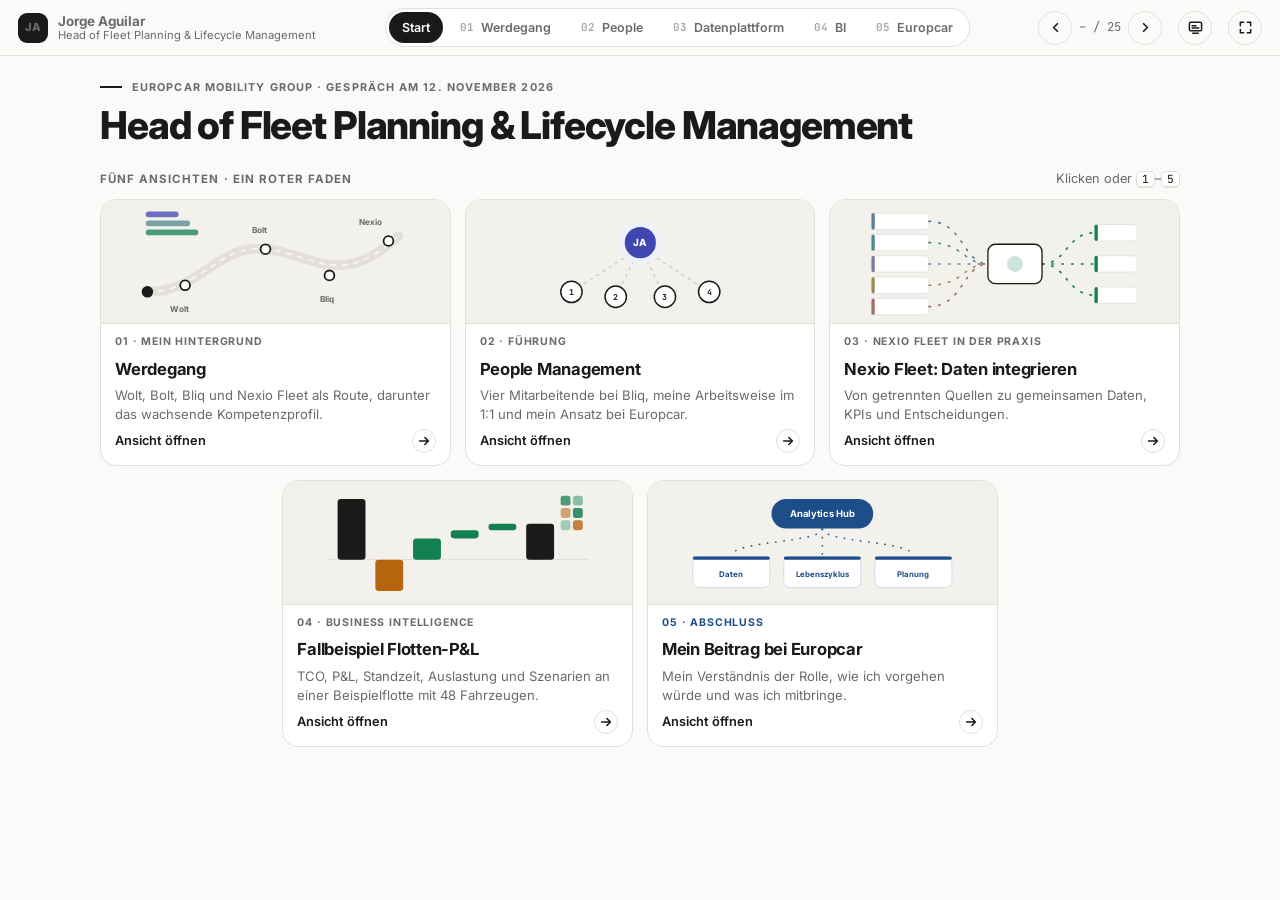
==== commit 61844d1a: "Referentenansicht für den zweiten Bildschirm (Taste N), Karten auf dem Hauptbildschirm dann ausgeble" ====
--- a/europcar-praesentation/index.html
+++ b/europcar-praesentation/index.html
@@ -32,6 +32,7 @@
 .tabs .n{font-family:"JetBrains Mono",monospace;font-size:.68rem;opacity:.6}
 .tbtn{width:34px;height:34px;border-radius:999px;border:1px solid var(--line);background:transparent;color:var(--ink);display:inline-flex;align-items:center;justify-content:center;cursor:pointer;flex:none;padding:0}
 .tbtn:hover{border-color:var(--ink)}
+.tbtn.on{background:var(--ink);color:var(--panel);border-color:var(--ink)}
 .tbtn svg{width:15px;height:15px}
 @media (max-width:980px){.brand span{display:none}}
 @media (max-width:820px){.tabs .t{display:none}.brand b{display:none}}
@@ -115,6 +116,7 @@
     <button data-v="5"><span class="n">05</span><span class="t">Europcar</span></button>
   </nav>
   <div class="gnav" id="gnav"><button class="tbtn" id="gPrev" aria-label="Vorheriger Schritt"><svg width="14" height="14" viewBox="0 0 16 16" fill="none" stroke="currentColor" stroke-width="1.8" stroke-linecap="round" stroke-linejoin="round"><path d="M10 4L6 8l4 4"/></svg></button><span id="gN">– / 12</span><button class="tbtn" id="gNext" aria-label="Nächster Schritt"><svg width="14" height="14" viewBox="0 0 16 16" fill="none" stroke="currentColor" stroke-width="1.8" stroke-linecap="round" stroke-linejoin="round"><path d="M6 4l4 4-4 4"/></svg></button></div>
+  <button class="tbtn" id="nb" aria-label="Referentenansicht öffnen" title="Referentenansicht (N)"><svg width="15" height="15" viewBox="0 0 16 16" fill="none" stroke="currentColor" stroke-width="1.6" stroke-linecap="round" stroke-linejoin="round"><rect x="1.5" y="2.5" width="13" height="9" rx="1.5"/><path d="M5 14h6M4.5 6h4M4.5 8.5h7"/></svg></button>
   <button class="tbtn" id="fsb" aria-label="Vollbild" title="Vollbild"></button>
 </header>
 <div class="gstrip" aria-hidden="true"><i id="gBar"></i></div>
@@ -225,7 +227,7 @@
 <div class="hint" id="hint"></div>
 
 <script>
-var SRC=[null,"<!DOCTYPE html>\n<html lang=\"de\" data-theme=\"light\">\n<head>\n<meta charset=\"utf-8\">\n<meta name=\"viewport\" content=\"width=device-width, initial-scale=1, viewport-fit=cover\">\n<title>Folie 3 · Werdegang<\/title>\n<link rel=\"preconnect\" href=\"https://fonts.googleapis.com\">\n<link rel=\"preconnect\" href=\"https://fonts.gstatic.com\" crossorigin>\n<link href=\"https://fonts.googleapis.com/css2?family=Inter:wght@400;500;600;700;800&family=JetBrains+Mono:wght@500;600;700&display=swap\" rel=\"stylesheet\">\n<style>\n:root{\n  --bg:#fbfaf8;--panel:#ffffff;--ink:#1a1a1a;--quiet:#6b6b6b;--line:#e3e0da;--soft:#f3f1ec;\n  --road:#e6e3dd;--road2:#1a1a1a;--flow:#13804f;--dim:#b9b5ad;\n  --m:#3f46b0;--p:#4f8a8c;--d:#13804f;--e:#b8650f;\n  --shadow:none;\n}\n*,*::before,*::after{box-sizing:border-box}\nbody{margin:0;background:var(--bg);color:var(--ink);font-family:Inter,-apple-system,BlinkMacSystemFont,sans-serif;font-size:15px;line-height:1.55;-webkit-font-smoothing:antialiased}\n.wrap{max-width:1160px;margin:0 auto;padding:72px 16px 90px}\n.bar{display:flex;flex-wrap:wrap;gap:4px;margin-bottom:-1px;padding:0 14px;align-items:flex-end;position:relative;z-index:1}\n.bar button{padding:8px 16px;font:inherit;font-size:.79rem;font-weight:600;background:var(--soft);color:var(--quiet);border:1px solid var(--line);border-radius:10px 10px 0 0;cursor:pointer;transition:background .2s,color .2s}\n.bar button:hover{color:var(--ink);background:#ece9e3}\n.bar button.on{background:var(--panel);color:var(--ink);border-bottom-color:var(--panel);padding-top:10px}\n.bar button .no{font-family:\"JetBrains Mono\",monospace;font-size:.7rem;opacity:.55;margin-right:6px}\n.bar .sp{flex:1}\n#stage{background:var(--bg)}\n.frame{background:var(--panel);border:1px solid var(--line);border-radius:14px;overflow:hidden}\n.caption{display:flex;gap:14px;align-items:flex-start;justify-content:space-between;padding:14px 18px 10px;border-bottom:1px solid var(--line)}\n.caption .ct{font-size:.66rem;font-weight:700;text-transform:uppercase;letter-spacing:.08em;color:var(--quiet)}\n.caption .ch{font-size:1.12rem;font-weight:700;margin:2px 0 0;letter-spacing:-.01em}\n.caption .nav{display:flex;gap:6px;align-items:center;flex:none}\n.scroll{overflow-x:auto;-webkit-overflow-scrolling:touch}\ncanvas{display:block;min-width:920px;width:100%;height:auto}\n#stage:fullscreen{padding:24px 30px;display:flex;flex-direction:column;justify-content:center}\n#stage:fullscreen .scroll{overflow:hidden}\n#stage:fullscreen canvas{min-width:0;width:auto;max-width:100%;max-height:calc(100vh - 150px);margin:0 auto}\n.detail{margin-top:16px;background:var(--panel);border:1px solid var(--line);border-radius:16px;box-shadow:var(--shadow);padding:22px 24px}\n.dhead{display:flex;justify-content:space-between;gap:20px;align-items:flex-start;flex-wrap:wrap}\n.kick{font-size:.64rem;font-weight:700;text-transform:uppercase;letter-spacing:.08em;color:var(--quiet)}\n.detail h3{margin:4px 0 2px;font-size:1.25rem;letter-spacing:-.015em}\n.meta{font-size:.84rem;color:var(--quiet)}\n.hero{display:flex;gap:22px;flex-wrap:wrap}\n.hero div{text-align:right}\n.hero b{display:block;font-family:\"JetBrains Mono\",monospace;font-size:1.45rem;font-weight:700;letter-spacing:-.02em;line-height:1.1;color:var(--flow)}\n.hero span{font-size:.72rem;color:var(--quiet)}\n.grid3{display:grid;grid-template-columns:1.25fr 1fr 1fr;gap:12px;margin-top:16px}\n@media (max-width:860px){.grid3{grid-template-columns:1fr !important}.hero div{text-align:left}}\n.cell{background:var(--soft);border-radius:12px;padding:12px 14px;font-size:.86rem}\n.cell .h{display:block;font-size:.62rem;font-weight:700;text-transform:uppercase;letter-spacing:.08em;color:var(--quiet);margin-bottom:6px}\n.cell ul{margin:0;padding-left:16px}.cell li{margin-bottom:3px}\n.cell.ev .h{color:var(--flow)}.cell.ec .h{color:var(--p)}\n.tri{display:grid;grid-template-columns:repeat(3,minmax(0,1fr));gap:12px;margin-top:16px}\n@media (max-width:760px){.tri{grid-template-columns:1fr}}\n.tri .cell b.t{display:block;font-size:.9rem;margin-bottom:6px}\n.chips{display:flex;flex-wrap:wrap;gap:6px;margin-top:14px}\n.chip{display:inline-flex;align-items:center;gap:7px;font-size:.76rem;font-weight:600;padding:5px 11px;border-radius:999px;border:1px solid var(--line);background:var(--panel);color:var(--ink);cursor:pointer;font-family:inherit}\n.chip:hover{border-color:var(--quiet)}\n.sw{width:9px;height:9px;border-radius:3px;display:inline-block}\n.tags{display:flex;flex-wrap:wrap;gap:5px;margin-top:4px}\n.tags span{font-size:.72rem;font-weight:600;padding:2px 8px;border-radius:6px;background:var(--panel);border:1px solid var(--line)}\n.fade{animation:fade .45s ease both}\n@keyframes fade{from{opacity:0;transform:translateY(5px)}to{opacity:1;transform:none}}\n@media (prefers-reduced-motion:reduce){.fade{animation:none}}\n.dhead{cursor:pointer;user-select:none;align-items:center}\n.dhead .dr{display:flex;align-items:center;gap:22px;flex-wrap:wrap}\n.tog{display:inline-flex;align-items:center;gap:6px;font-size:.76rem;font-weight:600;padding:6px 12px;border-radius:999px;border:1px solid var(--line);background:var(--panel);color:var(--ink);white-space:nowrap}\n.dhead:hover .tog{border-color:var(--quiet)}\n.tog svg{transition:transform .3s ease}\n.detail.open .tog svg{transform:rotate(180deg)}\n.dbody{display:grid;grid-template-rows:0fr;transition:grid-template-rows .35s ease}\n.detail.open .dbody{grid-template-rows:1fr}\n.dbody>div{overflow:hidden;min-height:0}\n.detail{padding:16px 22px}\n.detail h3{font-size:1.1rem}\n@media (prefers-reduced-motion:reduce){.dbody,.tog svg{transition:none}}\n/* ---- gemeinsame Bedienelemente (wie Folie 4) ---- */\n.caption .nav button{width:34px;height:34px;border-radius:999px;border:1px solid var(--line);background:transparent;color:var(--ink);font:inherit;font-size:1rem;cursor:pointer;display:inline-flex;align-items:center;justify-content:center;padding:0}\n.caption .nav button:hover{border-color:var(--ink)}\n.caption .nav button svg{width:15px;height:15px;display:block}\n.caption .nav .sep{width:1px;height:20px;background:var(--line);margin:0 6px;min-width:0}\n.caption .nav span#capN{font-family:\"JetBrains Mono\",monospace;font-size:.8rem;color:var(--quiet);min-width:38px;text-align:center}\n.drawer{position:fixed;left:50%;bottom:0;transform:translateX(-50%);width:min(1128px,calc(100vw - 32px));z-index:20;\n  background:var(--panel);border:1px solid var(--line);border-bottom:none;border-radius:14px 14px 0 0;box-shadow:0 -6px 24px rgba(0,0,0,.10)}\n.dh{width:100%;display:flex;align-items:center;gap:12px;padding:10px 18px;background:transparent;border:0;color:var(--ink);font:inherit;cursor:pointer;text-align:left;border-radius:14px 14px 0 0}\n.dh:hover .dchev{border-color:var(--ink)}\n.dh .dt{font-size:.62rem;font-weight:700;text-transform:uppercase;letter-spacing:.07em;color:var(--quiet);border:1px solid var(--line);border-radius:5px;padding:2px 7px;white-space:nowrap}\n.dh .dn{font-size:.86rem;font-weight:600;overflow:hidden;text-overflow:ellipsis;white-space:nowrap}\n.dh .dhero{display:flex;gap:16px;margin-left:auto;white-space:nowrap}\n.dh .dhero span{font-size:.7rem;color:var(--quiet)}\n.dh .dhero b{font-family:\"JetBrains Mono\",monospace;font-size:.86rem;color:var(--flow);margin-right:5px}\n.dh .dhint{font-size:.74rem;color:var(--quiet);white-space:nowrap}\n.dh .dhero:empty+.dhint{margin-left:auto}\n.dh .dchev{flex:none;width:28px;height:28px;border-radius:999px;border:1px solid var(--line);display:inline-flex;align-items:center;justify-content:center}\n.dh .dchev svg{width:14px;height:14px;transition:transform .2s}\n.drawer.open .dchev svg{transform:rotate(180deg)}\n#detail{display:none;padding:2px 18px 18px;max-height:46vh;overflow-y:auto;border-top:1px solid var(--line)}\n.drawer.open #detail{display:block;padding-top:14px}\n@media (max-width:760px){.dh .dhint,.dh .dhero{display:none}}\n.key{display:flex;flex-wrap:wrap;gap:14px;margin:12px 0 16px;font-size:.75rem;color:var(--quiet)}\n.key span{display:inline-flex;align-items:center;gap:6px}\n.key .sw{width:11px;height:11px;border-radius:3px;flex:none;display:inline-block}\n/* Detailbereich öffnet nach unten (im Seitenfluss statt fixiert) */\n.drawer{position:static;left:auto;bottom:auto;transform:none;width:auto;margin:14px 0 0;border:1px solid var(--line);border-radius:14px;box-shadow:none;z-index:auto}\n.dh{border-radius:14px}\n.drawer.open .dh{border-radius:14px 14px 0 0}\n#detail{max-height:none;overflow:visible}\n.dh .dchev svg{transform:rotate(180deg)}\n.drawer.open .dchev svg{transform:none}\n<\/style>\n<\/head>\n<body>\n<div class=\"wrap\">\n<div class=\"bar\" id=\"bar\"><\/div>\n<div id=\"stage\">\n  <div class=\"frame\">\n    <div class=\"caption\">\n      <div><div class=\"ct\" id=\"capT\"><\/div><div class=\"ch\" id=\"capH\"><\/div><\/div>\n      <div class=\"nav\"><button id=\"prev\" aria-label=\"Zurück\">&larr;<\/button><span id=\"capN\"><\/span><button id=\"next\" aria-label=\"Weiter\">&rarr;<\/button><i class=\"sep\" aria-hidden=\"true\"><\/i><button id=\"fsb\" aria-label=\"Vollbild\" title=\"Vollbild (F)\"><\/button><\/div>\n    <\/div>\n    <div class=\"scroll\"><canvas id=\"c\" aria-label=\"Werdegang als Route mit Stationen, Weiterbildung und wachsendem Kompetenzprofil\"><\/canvas><\/div>\n  <\/div>\n  <div class=\"key\">\n    <span><i class=\"sw\" style=\"background:var(--m)\"><\/i>Menschen<\/span>\n    <span><i class=\"sw\" style=\"background:var(--p)\"><\/i>Prozesse<\/span>\n    <span><i class=\"sw\" style=\"background:var(--d)\"><\/i>Daten<\/span>\n    <span><i class=\"sw\" style=\"background:var(--e)\"><\/i>Weiterbildung<\/span>\n  <\/div>\n  <div class=\"drawer\" id=\"drawer\">\n    <button class=\"dh\" id=\"dh\" aria-expanded=\"false\" aria-controls=\"detail\"><span class=\"dt\" id=\"dTag\">Details<\/span><span class=\"dn\" id=\"dName\"><\/span><span class=\"dhero\" id=\"dHero\"><\/span><span class=\"dhint\" id=\"dHint\">Details einblenden<\/span><span class=\"dchev\"><svg viewBox=\"0 0 16 16\" fill=\"none\" stroke=\"currentColor\" stroke-width=\"1.7\" stroke-linecap=\"round\" stroke-linejoin=\"round\"><path d=\"M4 10l4-4 4 4\"/><\/svg><\/span><\/button>\n    <div id=\"detail\" aria-live=\"polite\"><\/div>\n  <\/div>\n<\/div>\n<\/div>\n\n<script>\n(function(){\nvar W=1100,H=476,cv=document.getElementById('c'),ctx=cv.getContext('2d');\nvar dpr=Math.max(1,Math.min(2.5,window.devicePixelRatio||1));cv.width=W*dpr;cv.height=H*dpr;ctx.setTransform(dpr,0,0,dpr,0,0);\nvar C={};function readVars(){var cs=getComputedStyle(document.documentElement);['--ink','--quiet','--line','--panel','--bg','--soft','--dim','--road','--road2','--m','--p','--d','--e','--flow'].forEach(function(k){C[k]=cs.getPropertyValue(k).trim()})}\nreadVars();if(window.matchMedia)window.matchMedia('(prefers-color-scheme: dark)').addEventListener('change',readVars);\nfunction rgba(hex,a){var h=hex.replace('#','');if(h.length===3)h=h.replace(/./g,'$&$&');var n=parseInt(h,16);return'rgba('+(n>>16&255)+','+(n>>8&255)+','+(n&255)+','+a+')'}\nfunction dark(){return false}\n\n/* ---------- geometry ---------- */\nvar T0=2020.7,T1=2026.98,X0=150,X1=1010,NOW=2026.86;\nfunction X(t){return X0+(t-T0)/(T1-T0)*(X1-X0)}\nvar RY=150,EY=206,PY=262;\nvar LANES=[{k:'m',n:'Menschen',y:PY+22},{k:'p',n:'Prozesse',y:PY+76},{k:'d',n:'Daten',y:PY+130}],RH=42,U=142,BX=150;\n\n/* ---------- content (CV + portfolio, verified) ---------- */\nvar ST=[\n {id:'wolt',yrs:'2021 – 2023',co:'Wolt',sub:'Gear Ops · Prozesse & Inventar',chip:'Einkauf −30 %',t0:2021.08,t1:2023.08,\n  title:'Operations Associate (Service & Gear Operations)',when:'Feb 2021 – Feb 2023 · davor ab Okt 2020 Kurierpartner',where:'Berlin, bundesweit 6 Städte',\n  hero:[['−30 %','Beschaffungskosten Ausrüstung']],\n  did:['Operative Prozesse im Gear Warehouse eingeführt und gesteuert','Lagerbestände analysiert, Abläufe verbessert','Ausrüstung zurückgenommen, aufbereitet und wieder ausgegeben','Courier-Onboarding und -Offboarding in Berlin, kleines Team von Gear Associates koordiniert'],\n  ev:['Beschaffungskosten für Ausrüstung rund −30 % gegenüber dem Vorjahr','Rund 525 Kurierkontakte pro Woche in ein kategorisiertes Servicemodell überführt'],\n  ec:'Bestände, Rückläufe und Wiederverwendung steuern: dieselbe Logik wie bei Fahrzeugen über den Lebenszyklus.',\n  g:{m:1,p:1.5,d:.5},gl:{m:'Gear-Team koordiniert',p:'Lager- & Serviceprozesse',d:'Bestandsanalyse'},gs:{d:'Bestände'}},\n {id:'bolt',yrs:'2023 – 2024',co:'Bolt',sub:'Fleet Ops · Angebotssteuerung',chip:'Bedarfssteuerung',t0:2023.42,t1:2024.42,\n  title:'Operations Specialist',when:'Jun 2023 – Jun 2024',where:'München / Süddeutschland',\n  hero:[],\n  did:['Mit Flottenpartnern gearbeitet: Partnerschaften, Account Management, Operations','Fahreraktivierung: Funnel von der Registrierung bis zur ersten Fahrt gemessen','Angebot entsprechend der Nachfrage geplant'],\n  ev:['Aktivierung von ca. 25 % auf ca. 58 % bei über 1.000 Registrierungen in sechs Wochen','Stornoquote −18 % durch Maßnahmen mit Flottenpartnern'],\n  ec:'Angebot an die Nachfrage anpassen ist der Kern der Flottenplanung.',\n  g:{m:.5,p:.5,d:1},gl:{m:'Fahrer & Flottenpartner',p:'Onboarding-Funnel',d:'Funnel-Daten'},gs:{m:'Partner',p:'Funnel'}},\n {id:'bliq',yrs:'2024 – 2025',co:'Bliq',sub:'Supply Ops · Team & Budget',chip:'4 direkte Mitarbeitende',t0:2024.5,t1:2025.5,\n  title:'Supply Operations Manager',when:'Jul 2024 – Jul 2025',where:'Berlin',\n  hero:[['4','direkte Mitarbeitende']],\n  did:['Vier direkte Mitarbeitende: Aufgaben verteilt, KPIs verfolgt, 1:1s, Coaching, Mitwirkung an Leistungsbeurteilungen','Supply-Budgets, KPIs und Partnerprogramme gesteuert','Earnings-per-Hour-Modell mit SLAs für Flottenpartner'],\n  ev:['Partnerbindung von unter 50 % auf über 80 % nach Neugestaltung des Partnermodells','Funktionsübergreifender Pilot mit 3 Mio. € ARR in vier Monaten'],\n  ec:'Ein Team von fünf Spezialisten führen, Budgets und KPIs steuern.',\n  g:{m:1.5,p:.5,d:.5},gl:{m:'4 direkte Mitarbeitende',p:'SLAs & Partnerprogramme',d:'KPIs & Budgets'},gs:{p:'SLAs',d:'Budgets'}},\n {id:'nexio',yrs:'SEIT 2025',co:'Nexio Fleet',sub:'Strategy & Ops · Data Hub',chip:'Datenplattform',t0:2025.5,t1:NOW,\n  title:'Senior Strategy & Operations Manager',when:'seit Jul 2025',where:'Berlin & Brandenburg',\n  hero:[],\n  did:['Seit dem Start an einer zentralen Daten- und Analyseplattform beteiligt','Anforderungen, Prozesse und KPIs definiert, Funktionen priorisiert','Umsetzung und Tests gemeinsam mit dem Entwicklerteam'],\n  ev:['Im Einsatz bei 8 Flottenbetreibern mit über 800 Fahrern in Berlin und Brandenburg','Betreiber berichten rund 60–70 % weniger Verwaltungsaufwand je Compliance-Zyklus'],\n  ec:'Datenintegration, gemeinsame KPIs und BI für TCO und P&L: genau das braucht ein Analytics Hub.',\n  g:{m:.5,p:1,d:1.5},gl:{m:'Betreiber & Entwickler',p:'Anforderungen & Prozesse',d:'Datenplattform & BI'},gs:{m:'Betreiber',p:'Anforderungen'}}\n];\nvar KUR={id:'kurier',co:'Kurier',t0:2020.75,t1:2021.08,g:{m:.5,p:.5},gl:{m:'Frontline: Kuriere',p:'Abläufe von innen'},gs:{m:'Frontline',p:'Abläufe'}};\nvar EDU=[\n {id:'da',co:'Ironhack',lab:'Data Analytics',yr:'2023',when:'Mär – Jun 2023',t0:2023.17,t1:2023.42,title:'Diploma Data Analytics',where:'Ironhack Berlin · Vollzeit',\n  tags:['Python','MySQL','Tableau','Pandas','Statistik','Datenvisualisierung','Angewandtes ML'],\n  ec:'Analysen und Modelle selbst verstehen, prüfen und mit Analysten auf Augenhöhe priorisieren.',g:{d:1},gl:{d:'Data Analytics'}},\n {id:'devops',co:'Ironhack',lab:'DevOps & Cloud',yr:'2026',when:'Jan – Mär 2026',t0:2026.0,t1:2026.21,title:'Diploma DevOps & Cloud Computing',where:'Ironhack Berlin',\n  tags:['CI/CD','Terraform','Docker','Kubernetes','AWS','Azure','Monitoring','Cloud Governance'],\n  ec:'Mit IT und Data Engineering über Datenpipelines, Cloud-Infrastruktur und den Betrieb eines Analytics Hubs sprechen.',g:{d:.5,p:.45},gl:{d:'Cloud & DevOps',p:'CI/CD'},gs:{d:'Cloud',p:'CI/CD'}}\n];\nvar SEQ=[KUR,ST[0],EDU[0],ST[1],ST[2],ST[3],EDU[1]];\n\nvar STEPS=[\n {t:'Wolt',h:'Prozesse und Bestände steuern – Beschaffungskosten rund −30 %.',s:0},\n {t:'Bolt',h:'Flottenpartner, Fahreraktivierung, Angebot nach Nachfrage.',s:1},\n {t:'Bliq',h:'Mehr Verantwortung: Team, Budgets, KPIs, Partnerprogramme.',s:2},\n {t:'Nexio Fleet',h:'Eine zentrale Daten- und Analyseplattform mitentwickeln.',s:3},\n {t:'Roter Faden',h:'Heute: Menschen, Prozesse und Daten verbinden, um bessere Ergebnisse zu erreichen.'}\n];\nvar step=0,sel=null,HIT=[],pulse=0,carT=T0+.02,target=NOW,profT=T0+.02,ptarget=NOW,wheel=0,moving=false;\nvar reduce=window.matchMedia&&window.matchMedia('(prefers-reduced-motion: reduce)').matches;\nfunction prog(s){return Math.max(0,Math.min(1,(profT-s.t0)/(s.t1-s.t0)))}\nfunction update(dt){var d=target-carT;moving=Math.abs(d)>.002;if(!moving){carT=target}else{var v=Math.sign(d)*Math.max(.4,Math.abs(d)*1.5)*dt;if(Math.abs(v)>Math.abs(d))v=d;carT+=v;wheel+=v*44}var pd=ptarget-profT;if(Math.abs(pd)<=.002)profT=ptarget;else{var pv=Math.sign(pd)*Math.max(.4,Math.abs(pd)*1.5)*dt;if(Math.abs(pv)>Math.abs(pd))pv=pd;profT+=pv}pulse+=dt}\n\n/* ---------- drawing helpers ---------- */\nfunction rr(x,y,w,h,r){r=Math.max(0,Math.min(r,w/2,h/2));ctx.beginPath();ctx.moveTo(x+r,y);ctx.arcTo(x+w,y,x+w,y+h,r);ctx.arcTo(x+w,y+h,x,y+h,r);ctx.arcTo(x,y+h,x,y,r);ctx.arcTo(x,y,x+w,y,r);ctx.closePath()}\nfunction shadowOn(b){ctx.shadowColor=dark()?'rgba(0,0,0,.45)':'rgba(16,18,22,.10)';ctx.shadowBlur=b||14;ctx.shadowOffsetY=3}\nfunction shadowOff(){ctx.shadowColor='transparent';ctx.shadowBlur=0;ctx.shadowOffsetY=0}\nfunction activeS(){return STEPS[step].s!=null?STEPS[step].s:null}\nfunction car(x,y){ctx.save();ctx.translate(x,y);\n  var bounce=moving?Math.sin(pulse*28)*.5:0;\n  ctx.fillStyle=rgba(C['--ink'],.14);ctx.beginPath();ctx.ellipse(0,1.5,24,3.2,0,0,6.3);ctx.fill();\n  ctx.translate(0,bounce);\n  ctx.fillStyle=C['--ink'];ctx.beginPath();\n  ctx.moveTo(-24,-5);ctx.quadraticCurveTo(-25,-13,-19,-14);ctx.lineTo(-11,-15);ctx.quadraticCurveTo(-5,-24,4,-24);ctx.quadraticCurveTo(11,-24,15,-15);\n  ctx.lineTo(21,-13.5);ctx.quadraticCurveTo(25.5,-12,25,-6);ctx.lineTo(24,-4);ctx.lineTo(-23,-4);ctx.closePath();ctx.fill();\n  ctx.fillStyle=dark()?'rgba(20,22,26,.85)':'rgba(255,255,255,.88)';\n  ctx.beginPath();ctx.moveTo(-8,-15.5);ctx.quadraticCurveTo(-3.5,-22,2,-22);ctx.lineTo(2,-15.5);ctx.closePath();ctx.fill();\n  ctx.beginPath();ctx.moveTo(4.5,-15.5);ctx.lineTo(4.5,-22);ctx.quadraticCurveTo(9.5,-22,12.5,-15.5);ctx.closePath();ctx.fill();\n  ctx.fillStyle='#f5c451';rr(21.5,-12,3,2.4,1);ctx.fill();ctx.fillStyle='#d9534f';rr(-24.5,-12,2.4,2.4,1);ctx.fill();\n  [-14,14].forEach(function(wx){ctx.save();ctx.translate(wx,-4);ctx.fillStyle=C['--ink'];ctx.beginPath();ctx.arc(0,0,5.6,0,6.3);ctx.fill();\n    ctx.fillStyle=C['--dim'];ctx.beginPath();ctx.arc(0,0,2.8,0,6.3);ctx.fill();ctx.rotate(wheel);ctx.strokeStyle=C['--ink'];ctx.lineWidth=1.1;\n    ctx.beginPath();ctx.moveTo(-2.8,0);ctx.lineTo(2.8,0);ctx.moveTo(0,-2.8);ctx.lineTo(0,2.8);ctx.stroke();ctx.restore()});\n  ctx.restore()}\n\n/* ---------- main draw ---------- */\nfunction draw(){HIT=[];ctx.clearRect(0,0,W,H);var as=activeS(),fin=step===4,thr=sel&&sel.type==='thread'?sel.k:null,eduSel=sel&&sel.type==='edu'?sel.i:null;\n  /* road */\n  ctx.lineCap='round';\n  ctx.strokeStyle=C['--road'];ctx.lineWidth=20;ctx.beginPath();ctx.moveTo(X0-16,RY);ctx.lineTo(X1+12,RY);ctx.stroke();\n  var gx=Math.max(X0-16,X(carT));\n  if(gx>X0-15){var grad=ctx.createLinearGradient(X0-16,0,gx+1,0);grad.addColorStop(0,rgba(C['--road2'],.5));grad.addColorStop(1,rgba(C['--road2'],.9));\n    ctx.strokeStyle=grad;ctx.lineWidth=20;ctx.beginPath();ctx.moveTo(X0-16,RY);ctx.lineTo(gx,RY);ctx.stroke()}\n  ctx.lineCap='butt';ctx.strokeStyle=rgba(C['--panel'],.9);ctx.lineWidth=1.8;ctx.setLineDash([10,9]);ctx.beginPath();ctx.moveTo(X0-6,RY);ctx.lineTo(X1+4,RY);ctx.stroke();ctx.setLineDash([]);\n  /* year ticks */\n  for(var y=2021;y<=2026;y++){var xx=X(y);ctx.fillStyle=C['--dim'];ctx.fillRect(xx-.5,RY+13,1,6);\n    ctx.font='600 10.5px \"JetBrains Mono\", monospace';ctx.fillStyle=C['--quiet'];ctx.textAlign='center';ctx.fillText(y,xx,RY+32)}\n  ctx.font='800 10.5px Inter, sans-serif';ctx.fillStyle=C['--ink'];ctx.textAlign='center';ctx.fillText('HEUTE',X(NOW),RY+32);\n  /* kurier start */\n  var kx=X(KUR.t0);ctx.beginPath();ctx.arc(kx,RY,5,0,6.3);ctx.fillStyle=C['--panel'];ctx.fill();ctx.strokeStyle=C['--quiet'];ctx.lineWidth=1.6;ctx.stroke();\n  ctx.font='600 10px Inter, sans-serif';ctx.fillStyle=C['--quiet'];ctx.textAlign='left';ctx.textAlign='right';ctx.fillText('Start als',X0-26,RY-3);ctx.fillText('Kurierpartner',X0-26,RY+10);\n  /* weiterbildung lane */\n  ctx.font='700 10.5px Inter, sans-serif';ctx.fillStyle=C['--quiet'];ctx.textAlign='right';ctx.fillText('WEITERBILDUNG',X0-22,EY+4);\n  ctx.strokeStyle=C['--line'];ctx.lineWidth=1;ctx.setLineDash([2,4]);ctx.beginPath();ctx.moveTo(X0-14,EY);ctx.lineTo(X1+10,EY);ctx.stroke();ctx.setLineDash([]);\n  EDU.forEach(function(e,i){var x0=X(e.t0),x1=X(e.t1),on=carT>=e.t0,hi=eduSel===i;ctx.font='700 10.5px Inter, sans-serif';var lab=e.lab+' · '+e.yr,pw=ctx.measureText(lab).width+30;\n    var px=Math.min((x0+x1)/2-pw/2,X1+10-pw);\n    ctx.strokeStyle=rgba(C['--e'],on?.55:.25);ctx.lineWidth=1;ctx.setLineDash([2,2]);ctx.beginPath();ctx.moveTo(x0,RY+11);ctx.lineTo(x0,EY-12);ctx.stroke();ctx.setLineDash([]);\n    ctx.save();ctx.globalAlpha=on?1:.45;if(hi)shadowOn(10);rr(px,EY-11,pw,22,11);ctx.fillStyle=on?(dark()?'#3a2a1a':'#fdf3e7'):C['--panel'];ctx.fill();shadowOff();\n    ctx.lineWidth=hi?2:1.2;ctx.strokeStyle=C['--e'];ctx.stroke();\n    ctx.fillStyle=C['--e'];ctx.beginPath();ctx.arc(px+12,EY,3.2,0,6.3);ctx.fill();\n    ctx.fillStyle=C['--ink'];ctx.textAlign='left';ctx.fillText(lab,px+21,EY+4);ctx.restore();\n    HIT.push({type:'edu',i:i,x:px,y:EY-12,w:pw,h:24})});\n  /* station cards */\n  var BW=180,BY=10,BH=88,prev=-1e9;\n  ST.forEach(function(s){var cx=(X(s.t0)+X(s.t1))/2;s._bx=Math.max(cx-BW/2,prev+BW+10);prev=s._bx});\n  var over=ST[3]._bx+BW-(W-10);if(over>0)for(var q=3;q>=0;q--){ST[q]._bx-=over;if(q>0&&ST[q]._bx-ST[q-1]._bx>=BW+10)break}\n  ST.forEach(function(s,i){var bx=s._bx,sx=X(s.t0),on=as==null||as===i,hi=as===i,reached=carT>=s.t0-.005;\n    ctx.save();ctx.globalAlpha=on?1:.38;\n    ctx.strokeStyle=hi?C['--ink']:C['--dim'];ctx.lineWidth=1;ctx.setLineDash([2,3]);ctx.beginPath();ctx.moveTo(bx+BW/2,BY+BH);ctx.bezierCurveTo(bx+BW/2,BY+BH+18,sx,RY-34,sx,RY-12);ctx.stroke();ctx.setLineDash([]);\n    shadowOn(hi?18:10);rr(bx,BY,BW,BH,12);ctx.fillStyle=C['--panel'];ctx.fill();shadowOff();\n    ctx.lineWidth=hi?2:1;ctx.strokeStyle=hi?C['--ink']:C['--line'];ctx.stroke();\n    if(hi){ctx.fillStyle=C['--ink'];rr(bx,BY+14,3,BH-28,2);ctx.fill()}\n    ctx.textAlign='left';ctx.fillStyle=C['--quiet'];ctx.font='600 10.5px \"JetBrains Mono\", monospace';ctx.fillText('0'+(i+1)+'  ·  '+s.yrs,bx+14,BY+20);\n    ctx.fillStyle=C['--ink'];ctx.font='800 16px Inter, sans-serif';ctx.fillText(s.co,bx+14,BY+41);\n    ctx.font='500 10.5px Inter, sans-serif';ctx.fillStyle=C['--quiet'];ctx.fillText(s.sub,bx+14,BY+57);\n    ctx.font='700 10.5px Inter, sans-serif';var cw=ctx.measureText(s.chip).width+16;rr(bx+14,BY+64,cw,18,9);ctx.fillStyle=rgba(C['--flow'],dark()?.2:.11);ctx.fill();\n    ctx.fillStyle=C['--flow'];ctx.fillText(s.chip,bx+22,BY+77);ctx.restore();\n    ctx.beginPath();ctx.arc(sx,RY,hi?10:8,0,6.3);ctx.fillStyle=C['--panel'];ctx.fill();ctx.lineWidth=2.4;ctx.strokeStyle=reached?C['--ink']:C['--dim'];ctx.stroke();\n    if(reached){ctx.beginPath();ctx.arc(sx,RY,hi?4.5:3.5,0,6.3);ctx.fillStyle=C['--ink'];ctx.fill()}\n    if(hi){ctx.beginPath();ctx.arc(sx,RY,15+2.5*Math.sin(pulse*3),0,6.3);ctx.strokeStyle=rgba(C['--ink'],.18);ctx.lineWidth=3;ctx.stroke()}\n    HIT.push({type:'s',i:i,x:bx,y:BY,w:BW,h:BH});HIT.push({type:'s',i:i,x:sx-14,y:RY-14,w:28,h:28})});\n  car(X(carT),RY-1);\n  /* competence profile */\n  ctx.strokeStyle=C['--line'];ctx.lineWidth=1;ctx.beginPath();ctx.moveTo(20,PY-14);ctx.lineTo(W-20,PY-14);ctx.stroke();\n  ctx.font='700 10px Inter, sans-serif';ctx.fillStyle=C['--quiet'];ctx.textAlign='left';ctx.fillText('KOMPETENZPROFIL',BX,PY+8);\n  ctx.font='500 10px Inter, sans-serif';ctx.fillText('wächst mit jeder Station und Weiterbildung',BX+104,PY+8);\n  var ends={},maxW=5.25*U;\n  LANES.forEach(function(L){var k=L.k,col=C['--'+k],x=BX,dimRow=thr&&thr!==k;\n    ctx.save();ctx.globalAlpha=dimRow?.3:1;ctx.font='700 13px Inter, sans-serif';ctx.fillStyle=col;ctx.textAlign='right';ctx.fillText(L.n,BX-16,L.y+RH/2+5);ctx.restore();\n    HIT.push({type:'thread',k:k,x:14,y:L.y,w:BX-20,h:RH});\n    rr(BX,L.y,maxW,RH,9);ctx.fillStyle=C['--soft'];ctx.fill();\n    SEQ.forEach(function(s){var g=s.g&&s.g[k]||0;if(!g)return;var w=g*U*prog(s);if(w<6){x+=w;return}\n      var si=ST.indexOf(s),ei=EDU.indexOf(s),act=(as!=null&&si===as)||(eduSel!=null&&ei===eduSel),dim=dimRow||(as!=null&&si!==as)||(eduSel!=null&&ei!==eduSel);\n      var isEdu=ei>=0,fill=isEdu?C['--e']:col;\n      ctx.save();ctx.globalAlpha=dim?.32:1;rr(x+1.5,L.y+1,w-3,RH-2,8);\n      var gg=ctx.createLinearGradient(0,L.y,0,L.y+RH);gg.addColorStop(0,rgba(fill,act?(dark()?.42:.30):(dark()?.26:.16)));gg.addColorStop(1,rgba(fill,act?(dark()?.32:.22):(dark()?.18:.10)));\n      ctx.fillStyle=gg;ctx.fill();ctx.lineWidth=act?2:1;ctx.strokeStyle=rgba(fill,act?1:.75);ctx.stroke();\n      ctx.save();ctx.beginPath();ctx.rect(x+5,L.y,w-10,RH);ctx.clip();ctx.textAlign='left';\n      ctx.font='700 9.5px \"JetBrains Mono\", monospace';ctx.fillStyle=fill;ctx.fillText((s.co==='Nexio Fleet'&&g<1?'NEXIO':s.co.toUpperCase()),x+10,L.y+15);\n      ctx.font='600 11px Inter, sans-serif';ctx.fillStyle=C['--ink'];ctx.fillText((s.gs&&s.gs[k])||s.gl[k],x+10,L.y+31);ctx.restore();ctx.restore();\n      if(si>=0)HIT.push({type:'s',i:si,x:x,y:L.y,w:w,h:RH});if(ei>=0)HIT.push({type:'edu',i:ei,x:x,y:L.y,w:w,h:RH});\n      x+=w});\n    ends[k]=x});\n  /* roter faden */\n  var bx2=BX+maxW+28,top=LANES[0].y+RH/2,bot=LANES[2].y+RH/2,mid=(top+bot)/2,a=fin?1:(carT>=NOW-.005?.55:.3);\n  ctx.save();ctx.globalAlpha=a;\n  LANES.forEach(function(L){var ly=L.y+RH/2;ctx.strokeStyle=C['--'+L.k];ctx.lineWidth=fin?2.2:1.3;ctx.setLineDash(fin?[]:[3,4]);ctx.beginPath();ctx.moveTo(ends[L.k]+4,ly);ctx.lineTo(bx2,ly);ctx.stroke();ctx.setLineDash([])});\n  ctx.strokeStyle=C['--ink'];ctx.lineWidth=fin?2.6:1.6;ctx.beginPath();ctx.moveTo(bx2,top);ctx.lineTo(bx2,bot);ctx.moveTo(bx2,mid);ctx.lineTo(bx2+20,mid);ctx.stroke();\n  var r=fin?12+1.6*Math.sin(pulse*3):11;if(fin)shadowOn(12);ctx.beginPath();ctx.arc(bx2+33,mid,r,0,6.3);ctx.fillStyle=C['--panel'];ctx.fill();shadowOff();ctx.stroke();\n  ctx.beginPath();ctx.arc(bx2+33,mid,4.5,0,6.3);ctx.fillStyle=C['--ink'];ctx.fill();\n  ctx.font='800 12.5px Inter, sans-serif';ctx.textAlign='left';ctx.fillStyle=C['--ink'];ctx.fillText('ROTER FADEN',bx2+52,mid-6);\n  ctx.font='500 10.5px Inter, sans-serif';ctx.fillStyle=C['--quiet'];ctx.fillText('Menschen, Prozesse',bx2+52,mid+10);ctx.fillText('und Daten verbinden',bx2+52,mid+24);\n  ctx.restore();HIT.push({type:'end',x:bx2-6,y:top,w:180,h:bot-top});\n}\nfunction loop(ts){var dt=Math.min(.05,((ts||0)-(loop.l||0))/1000);loop.l=ts||0;update(dt);draw();requestAnimationFrame(loop)}\n\n/* ---------- detail panel ---------- */\nvar detail=document.getElementById('detail');\nfunction li(a){return'<ul>'+a.map(function(x){return'<li>'+x+'<\/li>'}).join('')+'<\/ul>'}\nvar THREAD={m:{n:'Menschen',ec:'Ein Team von fünf Spezialisten führen und mit Fleet Controlling, Fleet Director und Fachbereichen zusammenarbeiten.'},\n  p:{n:'Prozesse',ec:'Planungs-, Budget- und Forecast-Prozesse gemeinsam mit Fleet Controlling verbessern.'},\n  d:{n:'Daten',ec:'Analytics Hub: Daten verbinden, gemeinsame KPIs, TCO, Lebenszyklus und Szenarien.'}};\nfunction chips(){return'<div class=\"chips\">'+LANES.map(function(L){return'<button class=\"chip\" data-k=\"'+L.k+'\"><i class=\"sw\" style=\"background:var(--'+L.k+')\"><\/i>'+L.n+'<\/button>'}).join('')+EDU.map(function(e,i){return'<button class=\"chip\" data-e=\"'+i+'\"><i class=\"sw\" style=\"background:var(--e)\"><\/i>'+e.lab+' · '+e.yr+'<\/button>'}).join('')+'<\/div>'}\nfunction showDetail(){var tag,name,meta='',bd,hero=[],as=activeS();\n  if(sel&&sel.type==='thread'){var k=sel.k,T=THREAD[k],items=SEQ.filter(function(s){return s.g[k]}).map(function(s){return'<b>'+(s.lab||s.co)+':<\/b> '+s.gl[k]});\n    tag='Kompetenz';name=T.n;meta='Wie jede Station diesen Bereich geprägt hat';\n    bd='<div class=\"grid3\" style=\"grid-template-columns:1.4fr 1fr\"><div class=\"cell\"><span class=\"h\">Station für Station<\/span>'+li(items)+'<\/div><div class=\"cell ec\"><span class=\"h\">Bei Europcar<\/span>'+T.ec+'<\/div><\/div>'+chips()}\n  else if(sel&&sel.type==='edu'){var e=EDU[sel.i];\n    tag='Weiterbildung';name=e.title;meta=e.where+' · '+e.when;\n    bd='<div class=\"grid3\" style=\"grid-template-columns:1.4fr 1fr\"><div class=\"cell\"><span class=\"h\">Inhalte<\/span><div class=\"tags\">'+e.tags.map(function(t){return'<span>'+t+'<\/span>'}).join('')+'<\/div><\/div>'+\n      '<div class=\"cell ec\"><span class=\"h\">Relevanz für Europcar<\/span>'+e.ec+'<\/div><\/div>'+chips()}\n  else if(as!=null){var s=ST[as];\n    tag='Station 0'+(as+1);name=s.co+' · '+s.title;meta=s.when+' · '+s.where;hero=s.hero;\n    bd='<div class=\"grid3\"><div class=\"cell\"><span class=\"h\">Was ich gemacht habe<\/span>'+li(s.did)+'<\/div><div class=\"cell ev\"><span class=\"h\">Belege<\/span>'+li(s.ev)+'<\/div><div class=\"cell ec\"><span class=\"h\">Relevanz für Europcar<\/span>'+s.ec+'<\/div><\/div>'}\n  else if(step===4||(sel&&sel.type==='end')){\n    tag='Roter Faden';name='Menschen · Prozesse · Daten';meta='Bei Nexio kommen diese Erfahrungen zusammen: von operativen Anforderungen bis zur Entwicklung analytischer Lösungen.';\n    bd='<div class=\"tri\">'+['m','p','d'].map(function(k){return'<div class=\"cell\"><b class=\"t\" style=\"color:var(--'+k+')\">'+THREAD[k].n+'<\/b>'+li(SEQ.filter(function(s){return s.g[k]}).map(function(s){return s.gl[k]}))+'<p style=\"margin:10px 0 0;font-size:.8rem;color:var(--quiet)\"><b style=\"color:var(--ink)\">Europcar:<\/b> '+THREAD[k].ec+'<\/p><\/div>'}).join('')+'<\/div>'}\n  else{tag='Werdegang';name='Wolt → Bolt → Bliq → Nexio Fleet';meta='Von Operations zur datenbasierten Flottensteuerung · Weiterbildung in Data Analytics und DevOps';hero=[['4','Stationen'],['2','Weiterbildungen']];\n    bd='<p style=\"margin:0;font-size:.9rem;max-width:80ch\">Jede Station hat einen Bereich besonders gestärkt: Prozesse bei Wolt, Daten bei Bolt, Menschen bei Bliq. Bei Nexio Fleet kommen alle drei zusammen. Die Weiterbildungen in Data Analytics und DevOps vertiefen die technische Seite.<\/p>'+chips()}\n  document.getElementById('dTag').textContent=tag;document.getElementById('dName').textContent=name;\n  document.getElementById('dHero').innerHTML=hero.map(function(x){return'<span><b>'+x[0]+'<\/b>'+x[1]+'<\/span>'}).join('');\n  detail.innerHTML='<div class=\"fade\"><div class=\"meta\" style=\"margin-bottom:2px\">'+meta+'<\/div>'+bd+'<\/div>';\n  detail.querySelectorAll('[data-k]').forEach(function(b){b.onclick=function(){sel={type:'thread',k:b.dataset.k};showDetail()}});\n  detail.querySelectorAll('[data-e]').forEach(function(b){b.onclick=function(){sel={type:'edu',i:+b.dataset.e};showDetail()}})}\nvar drawer=document.getElementById('drawer'),dh=document.getElementById('dh');\nfunction setDrawer(o){if(o)setTimeout(function(){try{drawer.scrollIntoView({behavior:'smooth',block:'nearest'})}catch(e){}},40);drawer.classList.toggle('open',o);dh.setAttribute('aria-expanded',o);document.getElementById('dHint').textContent=o?'Ausblenden':'Details einblenden'}\ndh.onclick=function(){setDrawer(!drawer.classList.contains('open'))};\n/* ---------- UI ---------- */\nvar bar=document.getElementById('bar');\nfunction build(){bar.innerHTML='';STEPS.forEach(function(s,i){var b=document.createElement('button');b.innerHTML='<span class=\"no\">'+(i+1)+'<\/span>'+s.t;if(i===step)b.className='on';b.onclick=function(){setStep(i)};bar.appendChild(b)});\n}\nfunction caption(){document.getElementById('capT').textContent='Schritt '+(step+1)+' · '+STEPS[step].t;document.getElementById('capH').textContent=STEPS[step].h;\n  document.getElementById('capN').textContent=(step+1)+' / '+STEPS.length}\nwindow.__goto=function(i){if(typeof started!==\"undefined\"&&!started){window.__initStep=i;return}setStep(i)};\nfunction setStep(i,keep){step=Math.max(0,Math.min(STEPS.length-1,i));sel=null;\n  var s=STEPS[step].s;target=s==null?NOW:ST[s].t0+.15;ptarget=s!=null?ST[s].t1:NOW;if(step===0&&!keep)carT=profT=T0+.02;if(reduce){carT=target;profT=ptarget}\n  caption();build();showDetail()}\nfunction fs(){var st=document.getElementById('stage');if(!document.fullscreenElement&&st.requestFullscreen)st.requestFullscreen();else if(document.exitFullscreen)document.exitFullscreen()}\nvar IC={full:'<svg viewBox=\"0 0 16 16\" fill=\"none\" stroke=\"currentColor\" stroke-width=\"1.6\" stroke-linecap=\"round\" stroke-linejoin=\"round\"><path d=\"M2.5 6V2.5H6M10 2.5h3.5V6M13.5 10v3.5H10M6 13.5H2.5V10\"/><\/svg>',\n exit:'<svg viewBox=\"0 0 16 16\" fill=\"none\" stroke=\"currentColor\" stroke-width=\"1.6\" stroke-linecap=\"round\" stroke-linejoin=\"round\"><path d=\"M6 2.5V6H2.5M13.5 6H10V2.5M10 13.5V10h3.5M2.5 10H6v3.5\"/><\/svg>'};\nvar fsB=document.getElementById('fsb');function updIcons(){var f=!!document.fullscreenElement;fsB.innerHTML=f?IC.exit:IC.full;fsB.title=f?'Vollbild beenden (F)':'Vollbild (F)'}\nfsB.onclick=fs;document.addEventListener('fullscreenchange',updIcons);updIcons();\nfunction pos(e){var r=cv.getBoundingClientRect();return[(e.clientX-r.left)*W/r.width,(e.clientY-r.top)*H/r.height]}\nfunction hitAt(p){var hit=null;HIT.forEach(function(b){if(p[0]>=b.x&&p[0]<=b.x+b.w&&p[1]>=b.y&&p[1]<=b.y+b.h)hit=b});return hit}\ncv.addEventListener('click',function(e){var hit=hitAt(pos(e));\n  if(!hit){sel=null;showDetail();return}\n  if(hit.type==='s'){setStep(hit.i);return}\n  if(hit.type==='end'){setStep(4);return}\n  if(hit.type==='edu'){sel={type:'edu',i:hit.i};showDetail();return}\n  sel=(sel&&sel.k===hit.k)?null:{type:'thread',k:hit.k};showDetail()});\ncv.addEventListener('mousemove',function(e){cv.style.cursor=hitAt(pos(e))?'pointer':'default'});\ndocument.getElementById('prev').onclick=function(){setStep(step-1,true)};document.getElementById('next').onclick=function(){setStep(step+1)};\ndocument.addEventListener('keydown',function(e){if(e.key==='ArrowRight'||e.key===' '||e.key==='PageDown'){e.preventDefault();setStep(step+1)}\n  else if(e.key==='ArrowLeft'||e.key==='PageUp'){e.preventDefault();setStep(step-1,true)}\n  else if(e.key==='f'||e.key==='F')fs();else if(e.key==='Escape'){if(drawer.classList.contains('open'))setDrawer(false);else{sel=null;showDetail()}}\n  else if(e.key==='i'||e.key==='I')setDrawer(!drawer.classList.contains('open'))});\nvar started=false;function start(){started=true;setStep(window.__initStep||0);requestAnimationFrame(loop)}\nif(document.fonts&&document.fonts.ready)document.fonts.ready.then(start);else start();\n})();\n<\/script>\n<\/body>\n<\/html>\n","<!DOCTYPE html>\n<html lang=\"de\" data-theme=\"light\">\n<head>\n<meta charset=\"utf-8\">\n<meta name=\"viewport\" content=\"width=device-width, initial-scale=1, viewport-fit=cover\">\n<title>People Management<\/title>\n<link rel=\"preconnect\" href=\"https://fonts.googleapis.com\">\n<link rel=\"preconnect\" href=\"https://fonts.gstatic.com\" crossorigin>\n<link href=\"https://fonts.googleapis.com/css2?family=Inter:wght@400;500;600;700;800&family=JetBrains+Mono:wght@500;600;700&display=swap\" rel=\"stylesheet\">\n<style>\n:root{\n  --bg:#fbfaf8;--panel:#ffffff;--ink:#1a1a1a;--quiet:#6b6b6b;--line:#e3e0da;--soft:#f3f1ec;\n  --flow:#13804f;--leak:#b8650f;--gate:#3f46b0;--gate-bg:#eef0fb;--dim:#b9b5ad;--teal:#4f8a8c;--ec:#1d4e89;--ec-bg:#e8eff7;\n}\n*,*::before,*::after{box-sizing:border-box}\nbody{margin:0;background:var(--bg);color:var(--ink);font-family:Inter,-apple-system,BlinkMacSystemFont,sans-serif;font-size:15px;line-height:1.55;-webkit-font-smoothing:antialiased}\n.wrap{max-width:1160px;margin:0 auto;padding:72px 16px 90px}\n.bar{display:flex;flex-wrap:wrap;gap:4px;margin-bottom:-1px;padding:0 14px;align-items:flex-end;position:relative;z-index:1}\n.bar button{padding:8px 16px;font:inherit;font-size:.79rem;font-weight:600;background:#f3f1ec;color:var(--quiet);border:1px solid var(--line);border-radius:10px 10px 0 0;cursor:pointer;transition:background .2s,color .2s}\n.bar button:hover{color:var(--ink);background:#ece9e3}\n.bar button.on{background:var(--panel);color:var(--ink);border-bottom-color:var(--panel);padding-top:10px}\n.bar button .no{font-family:\"JetBrains Mono\",monospace;font-size:.72rem;opacity:.6;margin-right:5px}\n#stage{background:var(--bg)}\n.caption{display:flex;gap:14px;align-items:flex-start;justify-content:space-between;border:1px solid var(--line);border-bottom:none;border-radius:14px 14px 0 0;background:var(--panel);padding:14px 18px 10px}\n.caption .ct{font-size:.66rem;font-weight:700;text-transform:uppercase;letter-spacing:.07em;color:var(--quiet)}\n.caption .ch{font-size:1.12rem;font-weight:700;margin:2px 0 0;letter-spacing:-.01em}\n.caption .nav{display:flex;gap:6px;align-items:center;flex:none}\n.caption .nav button{width:34px;height:34px;border-radius:999px;border:1px solid var(--line);background:transparent;color:var(--ink);font:inherit;font-size:1rem;cursor:pointer;display:inline-flex;align-items:center;justify-content:center;padding:0}\n.caption .nav button:hover{border-color:var(--ink)}\n.caption .nav button svg{width:15px;height:15px;display:block}\n.caption .nav .sep{width:1px;height:20px;background:var(--line);margin:0 6px}\n.caption .nav span#capN{font-family:\"JetBrains Mono\",monospace;font-size:.8rem;color:var(--quiet);min-width:38px;text-align:center}\n.board{border:1px solid var(--line);border-radius:0 0 14px 14px;background:var(--panel);padding:22px 24px;min-height:500px;position:relative;overflow:hidden}\n#stage:fullscreen{padding:22px 28px;overflow:auto}\n.kick{font-size:.66rem;font-weight:700;text-transform:uppercase;letter-spacing:.08em;color:var(--quiet)}\n.lead{font-size:.95rem;color:var(--quiet);margin:4px 0 18px;max-width:72ch}\n.lead b{color:var(--ink)}\n.tag{display:inline-flex;align-items:center;gap:6px;font-size:.66rem;font-weight:700;text-transform:uppercase;letter-spacing:.06em;padding:3px 9px;border-radius:999px}\n.tag.ec{background:var(--ec-bg);color:var(--ec)}\n.tag.me{background:var(--gate-bg);color:var(--gate)}\n.fade{animation:fade .55s cubic-bezier(.2,.7,.2,1) both}\n@keyframes fade{from{opacity:0;transform:translateY(8px)}to{opacity:1;transform:none}}\n.pop{animation:pop .45s cubic-bezier(.2,.7,.2,1) both}\n@keyframes pop{from{opacity:0;transform:scale(.85)}to{opacity:1;transform:none}}\n@media (prefers-reduced-motion:reduce){.fade,.pop{animation:none}}\n.key{display:flex;flex-wrap:wrap;gap:14px;margin:12px 0 0;font-size:.75rem;color:var(--quiet)}\n.key span{display:inline-flex;align-items:center;gap:6px}\n.drawer{margin:14px 0 0;border:1px solid var(--line);border-radius:14px;background:var(--panel)}\n.dh{width:100%;display:flex;align-items:center;gap:12px;padding:10px 18px;background:transparent;border:0;color:var(--ink);font:inherit;cursor:pointer;text-align:left;border-radius:14px}\n.drawer.open .dh{border-radius:14px 14px 0 0}\n.dh:hover .dchev{border-color:var(--ink)}\n.dh .dt{font-size:.62rem;font-weight:700;text-transform:uppercase;letter-spacing:.07em;color:var(--quiet);border:1px solid var(--line);border-radius:5px;padding:2px 7px;white-space:nowrap}\n.dh .dn{font-size:.86rem;font-weight:600;overflow:hidden;text-overflow:ellipsis;white-space:nowrap}\n.dh .dhint{margin-left:auto;font-size:.74rem;color:var(--quiet);white-space:nowrap}\n.dh .dchev{flex:none;width:28px;height:28px;border-radius:999px;border:1px solid var(--line);display:inline-flex;align-items:center;justify-content:center}\n.dh .dchev svg{width:14px;height:14px;transition:transform .2s;transform:rotate(180deg)}\n.drawer.open .dchev svg{transform:none}\n#detail{display:none;padding:14px 18px 18px;border-top:1px solid var(--line);font-size:.88rem}\n.drawer.open #detail{display:block}\n#detail ul{margin:6px 0 0;padding-left:18px}#detail li{margin-bottom:3px}\n#detail .cols{display:grid;grid-template-columns:repeat(auto-fit,minmax(240px,1fr));gap:12px}\n#detail .cell{background:var(--soft);border-radius:12px;padding:12px 14px}\n#detail .cell b.h{display:block;font-size:.62rem;font-weight:700;text-transform:uppercase;letter-spacing:.08em;color:var(--quiet);margin-bottom:4px}\n@media (max-width:760px){.dh .dhint{display:none}.board{padding:18px 16px}}\n\n.pm{display:grid;grid-template-columns:minmax(0,1.05fr) minmax(0,1fr);gap:28px;align-items:center}\n@media (max-width:860px){.pm{grid-template-columns:1fr}}\n.org{position:relative;height:330px}\n.org svg{position:absolute;inset:0;width:100%;height:100%}\n.node{position:absolute;translate:-50% -50%;display:flex;flex-direction:column;align-items:center;gap:6px;text-align:center}\n.av{width:58px;height:58px;border-radius:50%;display:grid;place-items:center;font-weight:800;font-size:.9rem;border:2px solid var(--line);background:var(--panel)}\n.av.me{width:84px;height:84px;background:var(--gate);color:#fff;border-color:var(--gate);font-size:1.05rem;box-shadow:0 0 0 8px var(--gate-bg)}\n.node small{font-size:.72rem;color:var(--quiet);font-weight:600;line-height:1.25}\n.resp{display:flex;flex-direction:column;gap:9px}\n.resp .r{display:flex;align-items:center;gap:12px;padding:11px 14px;border:1px solid var(--line);border-radius:12px;background:var(--panel)}\n.resp .r i{flex:none;width:30px;height:30px;border-radius:9px;background:var(--gate-bg);color:var(--gate);display:grid;place-items:center;font-style:normal;font-family:\"JetBrains Mono\",monospace;font-weight:700;font-size:.78rem}\n.resp .r b{font-size:.92rem}\n.learn{margin-top:18px;display:flex;flex-wrap:wrap;gap:8px;align-items:center;font-size:.84rem;color:var(--quiet)}\n.learn span.p{font-weight:700;color:var(--ink);padding:6px 12px;border-radius:999px;background:var(--soft)}\n.oneone{display:grid;grid-template-columns:repeat(5,minmax(0,1fr));gap:8px;margin:6px 0 20px}\n@media (max-width:860px){.oneone{grid-template-columns:1fr 1fr}}\n.oneone div{border:1px solid var(--line);border-radius:12px;padding:12px;background:var(--panel);position:relative}\n.oneone div .n{font-family:\"JetBrains Mono\",monospace;font-size:.7rem;color:var(--gate);font-weight:700}\n.oneone div b{display:block;font-size:.88rem;margin:3px 0 4px}\n.oneone div q{font-size:.78rem;color:var(--quiet);quotes:\"„\" \"“\"}\n.modes{display:grid;grid-template-columns:repeat(4,minmax(0,1fr));gap:10px}\n@media (max-width:860px){.modes{grid-template-columns:1fr 1fr}}\n.mode{border-radius:12px;padding:14px;background:var(--soft)}\n.mode.def{background:var(--gate-bg);outline:1.5px solid var(--gate)}\n.mode b{display:block;font-size:.95rem}\n.mode span{font-size:.7rem;font-weight:700;color:var(--gate);text-transform:uppercase;letter-spacing:.06em}\n.mode q{display:block;margin-top:6px;font-size:.82rem;color:var(--quiet);quotes:\"„\" \"“\"}\n.principle{margin-top:18px;padding:12px 16px;border-left:3px solid var(--gate);background:var(--gate-bg);border-radius:0 12px 12px 0;font-size:.92rem}\n.road{display:grid;grid-template-columns:repeat(4,minmax(0,1fr));gap:12px;position:relative;margin:8px 0 22px}\n@media (max-width:860px){.road{grid-template-columns:1fr}}\n.ph{border:1px solid var(--line);border-radius:14px;padding:16px;background:var(--panel);position:relative}\n.ph .n{display:inline-grid;place-items:center;width:30px;height:30px;border-radius:50%;background:var(--gate);color:#fff;font-weight:800;font-size:.85rem;margin-bottom:8px}\n.ph b{display:block;font-size:.98rem;margin-bottom:4px}\n.ph p{margin:0;font-size:.82rem;color:var(--quiet)}\n.ph:not(:last-child)::after{content:\"\";position:absolute;right:-12px;top:30px;width:12px;height:2px;background:var(--gate)}\n@media (max-width:860px){.ph:not(:last-child)::after{display:none}}\n.goal{display:flex;gap:18px;align-items:center;padding:16px 18px;border-radius:14px;background:var(--soft);flex-wrap:wrap}\n.five{display:flex;gap:6px}\n.five i{width:34px;height:34px;border-radius:50%;background:var(--panel);border:2px solid var(--gate);display:block}\n.goal p{margin:0;flex:1;min-width:240px;font-size:.95rem}\n.goal p b{color:var(--gate)}\n<\/style>\n<\/head>\n<body>\n<div class=\"wrap\">\n<div class=\"bar\" id=\"bar\"><\/div>\n<div id=\"stage\">\n  <div class=\"caption\">\n    <div><div class=\"ct\" id=\"capT\"><\/div><div class=\"ch\" id=\"capH\"><\/div><\/div>\n    <div class=\"nav\"><button id=\"prev\" aria-label=\"Zurück\">&larr;<\/button><span id=\"capN\"><\/span><button id=\"next\" aria-label=\"Weiter\">&rarr;<\/button><i class=\"sep\" aria-hidden=\"true\"><\/i><button id=\"fsb\" aria-label=\"Vollbild\"><\/button><\/div>\n  <\/div>\n  <div class=\"board\" id=\"board\"><\/div>\n  <div class=\"drawer\" id=\"drawer\">\n    <button class=\"dh\" id=\"dh\" aria-expanded=\"false\" aria-controls=\"detail\"><span class=\"dt\" id=\"dTag\">Details<\/span><span class=\"dn\" id=\"dName\"><\/span><span class=\"dhint\" id=\"dHint\">Details einblenden<\/span><span class=\"dchev\"><svg viewBox=\"0 0 16 16\" fill=\"none\" stroke=\"currentColor\" stroke-width=\"1.7\" stroke-linecap=\"round\" stroke-linejoin=\"round\"><path d=\"M4 10l4-4 4 4\"/><\/svg><\/span><\/button>\n    <div id=\"detail\" aria-live=\"polite\"><\/div>\n  <\/div>\n<\/div>\n<\/div>\n<script>\nwindow.VIEW={steps:[\n {t:'Erfahrung bei Bliq',h:'Vier direkte Mitarbeitende: klare Ziele, KPIs und regelmäßiges Feedback.',\n  render:function(el){\n   var R=['Aufgaben und Projekte verteilt','KPIs verfolgt','Regelmäßige Einzelgespräche geführt','Coaching angeboten','Bei Leistungsbeurteilungen mitgewirkt'];\n   el.innerHTML='<div class=\"kick\">People Management · Bliq · Supply Operations · Jul 2024 – Jul 2025<\/div>'+\n   '<p class=\"lead\">Bei Bliq haben <b>vier Mitarbeitende direkt an mich berichtet<\/b>.<\/p>'+\n   '<div class=\"pm\"><div class=\"org\" id=\"org\"><svg viewBox=\"0 0 100 100\" preserveAspectRatio=\"none\" aria-hidden=\"true\"><g stroke=\"#cfcbe9\" stroke-width=\"2\" fill=\"none\" stroke-dasharray=\"4 5\" vector-effect=\"non-scaling-stroke\"><line x1=\"50\" y1=\"53\" x2=\"18\" y2=\"66\" vector-effect=\"non-scaling-stroke\"/><line x1=\"50\" y1=\"53\" x2=\"39\" y2=\"72\" vector-effect=\"non-scaling-stroke\"/><line x1=\"50\" y1=\"53\" x2=\"61\" y2=\"72\" vector-effect=\"non-scaling-stroke\"/><line x1=\"50\" y1=\"53\" x2=\"82\" y2=\"66\" vector-effect=\"non-scaling-stroke\"/><\/g><\/svg>'+\n   '<div class=\"node pop\" style=\"left:50%;top:32%\"><div class=\"av me\">JA<\/div><small>Supply Operations<br>Manager<\/small><\/div>'+\n   [['18%','76%'],['39%','82%'],['61%','82%'],['82%','76%']].map(function(p,i){return'<div class=\"node pop\" style=\"left:'+p[0]+';top:'+p[1]+';animation-delay:'+(.15+i*.1)+'s\"><div class=\"av\">'+(i+1)+'<\/div><small>Mitarbeitende<\/small><\/div>'}).join('')+\n   '<\/div><div><div class=\"resp\">'+R.map(function(r,i){return'<div class=\"r fade\" style=\"animation-delay:'+(.2+i*.12)+'s\"><i>0'+(i+1)+'<\/i><b>'+r+'<\/b><\/div>'}).join('')+'<\/div>'+\n   '<div class=\"learn fade\" style=\"animation-delay:.9s\">Gelernt: <span class=\"p\">Klare Ziele<\/span><span class=\"p\">Eigenverantwortung<\/span><span class=\"p\">Regelmäßiges Feedback<\/span><\/div><\/div><\/div>'},\n  detail:{tag:'Bliq',name:'Supply Operations Manager · Jul 2024 – Jul 2025',\n   html:'<div class=\"cols\"><div class=\"cell\"><b class=\"h\">Verantwortung<\/b><ul><li>Vier direkte Mitarbeitende<\/li><li>Aufgaben und Projekte verteilt, KPIs verfolgt<\/li><li>Regelmäßige Einzelgespräche und Coaching<\/li><li>Mitwirkung an Leistungsbeurteilungen<\/li><li>Außerdem: Supply-Budgets, KPIs und Partnerprogramme<\/li><\/ul><\/div><\/div>'}},\n {t:'Meine Arbeitsweise',h:'Ein 1:1 ist kein Status-Meeting: Ziel sind Urteilsvermögen und Eigenständigkeit.',\n  render:function(el){\n   var P=[['Ankommen','Wie geht es dir wirklich?'],['Deine Themen zuerst','Was beschäftigt dich diese Woche am meisten?'],['Meine Punkte','Feedback, Entscheidungen, Kontext'],['Nach vorne','Zusagen und Entwicklung'],['Abschluss','Was bringst du beim nächsten Mal mit?']];\n   var M=[['Orientierung','Ist klar, wie ein gutes Ergebnis aussieht?',0],['Unterstützung','Was steht dir im Weg?',1],['Verbindlichkeit','Wir hatten X bis Y vereinbart – wo stehen wir?',0],['Entwicklung','Welche Entscheidung möchtest du im nächsten Quartal selbst verantworten?',0]];\n   el.innerHTML='<div class=\"kick\">Meine Praxis · Einzelgespräche<\/div><p class=\"lead\">Aufbau eines 1:1 in fünf Teilen, wöchentlich 30 Minuten mit direkten Mitarbeitenden.<\/p>'+\n   '<div class=\"oneone\">'+P.map(function(p,i){return'<div class=\"fade\" style=\"animation-delay:'+(i*.08)+'s\"><span class=\"n\">0'+(i+1)+'<\/span><b>'+p[0]+'<\/b><q>'+p[1]+'<\/q><\/div>'}).join('')+'<\/div>'+\n   '<div class=\"kick\" style=\"margin-bottom:8px\">Vier Modi, je nach Person und Situation<\/div><div class=\"modes\">'+M.map(function(m,i){return'<div class=\"mode fade'+(m[2]?' def':'')+'\" style=\"animation-delay:'+(.4+i*.08)+'s\">'+(m[2]?'<span>Standard<\/span>':'<span>&nbsp;<\/span>')+'<b>'+m[0]+'<\/b><q>'+m[1]+'<\/q><\/div>'}).join('')+'<\/div>'+\n   '<div class=\"principle fade\" style=\"animation-delay:.8s\">„Ein 1:1 ist kein Status-Meeting – den Status sehe ich im Dashboard.“<\/div>'},\n  detail:{tag:'Meine Praxis',name:'Rhythmus und Regeln',\n   html:'<div class=\"cols\"><div class=\"cell\"><b class=\"h\">Rhythmus<\/b><ul><li>Wöchentlich 30 Min. mit direkten Mitarbeitenden<\/li><li>Alle zwei Wochen 45 Min. mit erfahrenen Mitarbeitenden<\/li><li>Monatlich 60 Min. für Entwicklung, getrennt vom operativen Gespräch<\/li><\/ul><\/div>'+\n   '<div class=\"cell\"><b class=\"h\">Regeln<\/b><ul><li>Keine Aufgabenkontrolle im 1:1 (dafür Stand-up oder asynchron)<\/li><li>Keine Überraschungen in Leistungsbeurteilungen<\/li><li>1:1s werden nicht abgesagt<\/li><li>Bei Problemen zuerst klären: Können, Wollen oder System?<\/li><\/ul><\/div>'+\n   '<div class=\"cell\"><b class=\"h\">Coaching<\/b>Verstehen → Fragen → Herausfordern → Vereinbaren → Überprüfen. Maßstab: Trifft die Person nach sechs Monaten mehr Entscheidungen selbst?<\/div><\/div>'}},\n {t:'Ansatz bei Europcar',h:'Auf vorhandenem Wissen aufbauen und ein selbstständiges Team entwickeln.',\n  render:function(el){\n   var S=[['Kennenlernen','Die fünf Spezialisten: ihre Kompetenzen, ihre Aufgaben und die Zusammenarbeit mit anderen Bereichen.'],['Standards stärken','Gemeinsame Standards für Daten, Definitionen und Abläufe.'],['Entwicklung','Coaching und Cross-Training, damit Wissen nicht an einer Person hängt.'],['Klare Verantwortung','Klare Verantwortlichkeiten je Thema und Bereich.']];\n   el.innerHTML='<div class=\"kick\">Mein Ansatz · Team von fünf Spezialisten<\/div><p class=\"lead\" style=\"max-width:none\">Bei Europcar würde ich <b>zuerst zuhören und verstehen<\/b>, dann gemeinsam Standards und Entwicklung stärken.<\/p>'+\n   '<div class=\"road\">'+S.map(function(s,i){return'<div class=\"ph fade\" style=\"animation-delay:'+(i*.14)+'s\"><span class=\"n\">'+(i+1)+'<\/span><b>'+s[0]+'<\/b><p>'+s[1]+'<\/p><\/div>'}).join('')+'<\/div>'+\n   '<div class=\"goal fade\" style=\"animation-delay:.65s\"><div class=\"five\" aria-hidden=\"true\"><i><\/i><i><\/i><i><\/i><i><\/i><i><\/i><\/div><p><b>Ziel:<\/b> ein selbstständiges, gut zusammenarbeitendes Team, das zuverlässige Analysen für wichtige Geschäftsentscheidungen liefert.<\/p><\/div>'},\n  detail:{tag:'Europcar',name:'Mein Ansatz für das Team von fünf Spezialisten',\n   html:'<p style=\"margin:0;max-width:85ch\">Bei Europcar würde ich zuerst die fünf Spezialisten kennenlernen: ihre Kompetenzen, ihre Aufgaben und die Zusammenarbeit mit anderen Bereichen. Danach würde ich gemeinsame Standards stärken, die Entwicklung durch Coaching und Cross-Training unterstützen und für klare Verantwortlichkeiten sorgen. Mein Ziel wäre es, auf dem vorhandenen Wissen aufzubauen und ein selbstständiges, gut zusammenarbeitendes Team zu entwickeln, das zuverlässige Analysen für wichtige Geschäftsentscheidungen liefert.<\/p>'}}\n]};\n<\/script>\n<script>\n/* Shared step engine for the simple views (People Management, Europcar).\n   Each page defines window.VIEW = {steps:[{t,h,render(el), detail:{tag,name,html}}]} before loading this file. */\n(function(){\nvar V=window.VIEW,step=0,bar=document.getElementById('bar'),board=document.getElementById('board');\nvar IC={full:'<svg viewBox=\"0 0 16 16\" fill=\"none\" stroke=\"currentColor\" stroke-width=\"1.6\" stroke-linecap=\"round\" stroke-linejoin=\"round\"><path d=\"M2.5 6V2.5H6M10 2.5h3.5V6M13.5 10v3.5H10M6 13.5H2.5V10\"/><\/svg>',\n exit:'<svg viewBox=\"0 0 16 16\" fill=\"none\" stroke=\"currentColor\" stroke-width=\"1.6\" stroke-linecap=\"round\" stroke-linejoin=\"round\"><path d=\"M6 2.5V6H2.5M13.5 6H10V2.5M10 13.5V10h3.5M2.5 10H6v3.5\"/><\/svg>'};\nvar fsB=document.getElementById('fsb');\nfunction updIcons(){var f=!!document.fullscreenElement;fsB.innerHTML=f?IC.exit:IC.full;fsB.title=f?'Vollbild beenden (F)':'Vollbild (F)'}\nfunction fs(){var st=document.getElementById('stage');if(!document.fullscreenElement&&st.requestFullscreen)st.requestFullscreen();else if(document.exitFullscreen)document.exitFullscreen()}\nfsB.onclick=fs;document.addEventListener('fullscreenchange',updIcons);updIcons();\nvar drawer=document.getElementById('drawer'),dh=document.getElementById('dh');\nfunction setDrawer(o){drawer.classList.toggle('open',o);dh.setAttribute('aria-expanded',o);document.getElementById('dHint').textContent=o?'Ausblenden':'Details einblenden';\n  if(o)setTimeout(function(){try{drawer.scrollIntoView({behavior:'smooth',block:'nearest'})}catch(e){}},40)}\ndh.onclick=function(){setDrawer(!drawer.classList.contains('open'))};\nfunction build(){bar.innerHTML='';V.steps.forEach(function(s,i){var b=document.createElement('button');b.innerHTML='<span class=\"no\">'+(i+1)+'<\/span>'+s.t;if(i===step)b.className='on';b.onclick=function(){setStep(i)};bar.appendChild(b)})}\nfunction setStep(i){step=Math.max(0,Math.min(V.steps.length-1,i));var s=V.steps[step];\n  document.getElementById('capT').textContent='Schritt '+(step+1)+' · '+s.t;document.getElementById('capH').textContent=s.h;\n  document.getElementById('capN').textContent=(step+1)+' / '+V.steps.length;\n  board.innerHTML='';s.render(board);\n  var d=s.detail||{};document.getElementById('dTag').textContent=d.tag||'Details';document.getElementById('dName').textContent=d.name||'';\n  document.getElementById('detail').innerHTML=d.html||'';build()}\nwindow.__goto=setStep;\ndocument.getElementById('prev').onclick=function(){setStep(step-1)};document.getElementById('next').onclick=function(){setStep(step+1)};\ndocument.addEventListener('keydown',function(e){if(e.key==='ArrowRight'||e.key===' '||e.key==='PageDown'){e.preventDefault();setStep(step+1)}\n  else if(e.key==='ArrowLeft'||e.key==='PageUp'){e.preventDefault();setStep(step-1)}\n  else if(e.key==='f'||e.key==='F')fs();else if(e.key==='Escape')setDrawer(false);else if(e.key==='i'||e.key==='I')setDrawer(!drawer.classList.contains('open'))});\nsetStep(0);\n})();\n<\/script>\n<\/body>\n<\/html>\n","<!DOCTYPE html>\n<html lang=\"de\" class=\"pnew\" data-theme=\"light\">\n<head>\n<meta charset=\"utf-8\">\n<meta name=\"viewport\" content=\"width=device-width, initial-scale=1, viewport-fit=cover\">\n<title>Folie 4 · Nexio Datenfluss<\/title>\n<link rel=\"preconnect\" href=\"https://fonts.googleapis.com\">\n<link rel=\"preconnect\" href=\"https://fonts.gstatic.com\" crossorigin>\n<link href=\"https://fonts.googleapis.com/css2?family=Inter:wght@400;500;600;700&family=JetBrains+Mono:wght@600;700&display=swap\" rel=\"stylesheet\">\n<style>\n:root{\n  --bg:#fbfaf8;--panel:#fff;--ink:#1a1a1a;--quiet:#6b6b6b;--line:#e3e0da;\n  --flow:#3a7d5d;--leak:#b45309;--gate:#8b2d6b;--gate-bg:#f7eaf2;--dim:#b9b5ad;\n  --s1:#2f6db5;--s2:#0f8a8a;--s3:#7656c9;--s4:#a87a10;--s5:#c2417a;\n  --ec:#1d4e89;--ec-bg:#e8eff7;\n}\n@media (prefers-color-scheme:dark){:root:not([data-theme=\"light\"]){\n  --bg:#161614;--panel:#1f1f1d;--ink:#f0eee9;--quiet:#a5a39d;--line:#33332f;\n  --flow:#6ab98c;--leak:#e0a060;--gate:#d98cc0;--gate-bg:#2b1c26;--dim:#4a4a45;\n  --s1:#7eb0e8;--s2:#5cc4c4;--s3:#a993ec;--s4:#d9b45a;--s5:#e88ab0;\n  --ec:#7eb0e8;--ec-bg:#1a2432;\n}}\n:root[data-theme=\"dark\"]{\n  --bg:#161614;--panel:#1f1f1d;--ink:#f0eee9;--quiet:#a5a39d;--line:#33332f;\n  --flow:#6ab98c;--leak:#e0a060;--gate:#d98cc0;--gate-bg:#2b1c26;--dim:#4a4a45;\n  --s1:#7eb0e8;--s2:#5cc4c4;--s3:#a993ec;--s4:#d9b45a;--s5:#e88ab0;\n  --ec:#7eb0e8;--ec-bg:#1a2432;\n}\n/* ---- Neue Palette: gedämpfte Quellen, klares Grün, Indigo für „Mein Beitrag“ ---- */\n:root.pnew{\n  --s1:#5d7899;--s2:#4f8a8c;--s3:#7f7aa8;--s4:#a08a5a;--s5:#a07068;\n  --flow:#13804f;--leak:#b8650f;--gate:#3f46b0;--gate-bg:#eef0fb;\n}\n@media (prefers-color-scheme:dark){:root.pnew:not([data-theme=\"light\"]){\n  --s1:#8ea4c2;--s2:#7fb0b2;--s3:#a9a4cc;--s4:#c4b083;--s5:#c49a92;\n  --flow:#46b884;--leak:#e09a4c;--gate:#959df0;--gate-bg:#1d2033;\n}}\n:root.pnew[data-theme=\"dark\"]{\n  --s1:#8ea4c2;--s2:#7fb0b2;--s3:#a9a4cc;--s4:#c4b083;--s5:#c49a92;\n  --flow:#46b884;--leak:#e09a4c;--gate:#959df0;--gate-bg:#1d2033;\n}\n*,*::before,*::after{box-sizing:border-box}\nbody{margin:0;background:var(--bg);color:var(--ink);\n  font-family:Inter,-apple-system,BlinkMacSystemFont,sans-serif;font-size:15px;line-height:1.55}\n.wrap{max-width:1160px;margin:0 auto;padding:72px 16px 80px}\n.tag{display:inline-block;font-size:.65rem;font-weight:700;text-transform:uppercase;\n  letter-spacing:.06em;padding:3px 8px;border-radius:5px;border:1px solid var(--line);\n  color:var(--quiet);margin-bottom:9px}\nh1{font-size:1.45rem;font-weight:700;margin:0 0 6px;letter-spacing:-.015em}\n.sub{color:var(--quiet);font-size:.9rem;margin:0 0 16px;max-width:72ch}\n.bar{display:flex;flex-wrap:wrap;gap:4px;margin-bottom:-1px;padding:0 14px;align-items:flex-end;position:relative;z-index:1}\n.bar button{padding:8px 16px;font:inherit;font-size:.79rem;font-weight:600;background:#f3f1ec;color:var(--quiet);border:1px solid var(--line);border-radius:10px 10px 0 0;cursor:pointer;transition:background .2s,color .2s}\n.bar button:hover{color:var(--ink);background:#ece9e3}\n.bar button.on{background:var(--panel);color:var(--ink);border-bottom-color:var(--panel);padding-top:10px}\n.bar button .no{font-family:\"JetBrains Mono\",monospace;font-size:.72rem;opacity:.6;margin-right:5px}\n.bar .sp{flex:1}\n#stage{background:var(--bg)}\n.caption{display:flex;gap:14px;align-items:flex-start;justify-content:space-between;\n  border:1px solid var(--line);border-bottom:none;border-radius:14px 14px 0 0;background:var(--panel);\n  padding:14px 18px 10px}\n.caption .ct{font-size:.66rem;font-weight:700;text-transform:uppercase;letter-spacing:.07em;color:var(--quiet)}\n.caption .ch{font-size:1.12rem;font-weight:700;margin:2px 0 0;letter-spacing:-.01em}\n.caption .nav{display:flex;gap:6px;align-items:center;flex:none}\n.caption .nav button{width:34px;height:34px;border-radius:999px;border:1px solid var(--line);background:transparent;\n  color:var(--ink);font:inherit;font-size:1rem;cursor:pointer;display:inline-flex;align-items:center;justify-content:center;padding:0}\n.caption .nav button:hover{border-color:var(--ink)}\n.caption .nav button svg{width:15px;height:15px;display:block}\n.caption .nav .seg{display:inline-flex;border:1px solid var(--line);border-radius:999px;padding:2px;gap:2px}\n.caption .nav .seg button{width:auto;height:28px;padding:0 11px;border:none;font-size:.76rem;font-weight:600;color:var(--quiet)}\n.caption .nav .seg button:hover{color:var(--ink)}\n.caption .nav .seg button.on{background:var(--ink);color:var(--bg)}\n.caption .nav .seg button.on.ec{background:var(--ec);color:var(--panel)}\n@media (max-width:720px){.caption{flex-wrap:wrap}.caption .nav{flex-wrap:wrap}}\n.caption .nav .sep{width:1px;height:20px;background:var(--line);margin:0 6px;min-width:0}\n.caption .nav span#capN{font-family:\"JetBrains Mono\",monospace;font-size:.8rem;color:var(--quiet);min-width:38px;text-align:center}\n.scroll{overflow-x:auto;-webkit-overflow-scrolling:touch;border:1px solid var(--line);\n  border-radius:0 0 14px 14px;background:var(--panel)}\ncanvas{display:block;min-width:900px;width:100%;height:auto;cursor:default}\n#stage:fullscreen{padding:22px 28px;display:flex;flex-direction:column;justify-content:center}\n#stage:fullscreen .scroll{overflow:hidden}\n#stage:fullscreen canvas{min-width:0;width:auto;max-width:100%;max-height:calc(100vh - 170px);margin:0 auto}\n#stage:fullscreen .key{justify-content:center}\n.drawer{position:fixed;left:50%;bottom:0;transform:translateX(-50%);width:min(1128px,calc(100vw - 32px));z-index:20;\n  background:var(--panel);border:1px solid var(--line);border-bottom:none;border-radius:14px 14px 0 0;box-shadow:0 -6px 24px rgba(0,0,0,.10)}\n.dh{width:100%;display:flex;align-items:center;gap:12px;padding:10px 18px;background:transparent;border:0;color:var(--ink);\n  font:inherit;cursor:pointer;text-align:left;border-radius:14px 14px 0 0}\n.dh:hover .dchev{border-color:var(--ink)}\n.dh .dt{font-size:.62rem;font-weight:700;text-transform:uppercase;letter-spacing:.07em;color:var(--quiet);\n  border:1px solid var(--line);border-radius:5px;padding:2px 7px;white-space:nowrap}\n.dh .dn{font-size:.86rem;font-weight:600;overflow:hidden;text-overflow:ellipsis;white-space:nowrap}\n.dh .dhint{margin-left:auto;font-size:.74rem;color:var(--quiet);white-space:nowrap}\n.dh .dchev{flex:none;width:28px;height:28px;border-radius:999px;border:1px solid var(--line);display:inline-flex;align-items:center;justify-content:center}\n.dh .dchev svg{width:14px;height:14px;transition:transform .2s}\n.drawer.open .dchev svg{transform:rotate(180deg)}\n#detail{display:none;padding:2px 18px 18px;max-height:42vh;overflow-y:auto;border-top:1px solid var(--line)}\n.drawer.open #detail{display:block;padding-top:14px}\n#detail>.tag,#detail>h3{display:none}\n#detail>p,#detail dl,#detail .check,#detail .ex{max-width:80ch}\n@media (max-width:600px){.dh .dhint{display:none}}\n.card{background:var(--panel);border:1px solid var(--line);border-radius:14px;padding:18px}\n.card h3{margin:0 0 5px;font-size:1.05rem}\n.card>p{margin:0 0 10px;font-size:.87rem;color:var(--quiet)}\ndl{margin:10px 0 0;display:grid;grid-template-columns:auto 1fr;gap:6px 14px;font-size:.85rem}\ndt{color:var(--quiet);font-weight:500;white-space:nowrap}\ndd{margin:0}\n.chip{display:inline-block;font-size:.72rem;font-weight:600;padding:2px 8px;border-radius:999px;\n  border:1px solid var(--line);margin:0 4px 4px 0;cursor:pointer;background:transparent;color:var(--ink);font-family:inherit}\n.chip:hover{border-color:var(--ink)}\n.check{margin-top:12px;padding:10px 12px;border-radius:10px;border-left:3px solid var(--leak);background:var(--bg);font-size:.84rem}\n.check b{color:var(--leak);font-size:.66rem;text-transform:uppercase;letter-spacing:.06em;display:block;margin-bottom:2px}\n.ex{margin-top:10px;padding:10px 12px;border-radius:10px;border-left:3px solid var(--flow);background:var(--bg);font-size:.84rem}\n.ex b{color:var(--flow);font-size:.66rem;text-transform:uppercase;letter-spacing:.06em;display:block;margin-bottom:2px}\nol.cues{margin:0;padding:0;list-style:none;counter-reset:c}\nol.cues li{counter-increment:c;padding:8px 10px 8px 38px;position:relative;border-radius:9px;cursor:pointer;\n  font-size:.84rem;border:1px solid transparent}\nol.cues li::before{content:counter(c,decimal-leading-zero);position:absolute;left:10px;top:9px;\n  font-family:\"JetBrains Mono\",monospace;font-size:.72rem;color:var(--quiet)}\nol.cues li b{display:block;font-size:.8rem}\nol.cues li span{color:var(--quiet)}\nol.cues li:hover{background:var(--bg)}\nol.cues li.on{border-color:var(--ink);background:var(--bg)}\nol.cues li.on span{color:var(--ink)}\n.key{display:flex;flex-wrap:wrap;gap:14px;margin:12px 0 16px;font-size:.75rem;color:var(--quiet)}\n.key span{display:inline-flex;align-items:center;gap:6px}\n.sw{width:11px;height:11px;border-radius:3px;flex:none;display:inline-block}\nkbd{font-family:\"JetBrains Mono\",monospace;font-size:.7rem;border:1px solid var(--line);border-radius:4px;padding:0 4px}\n@media (max-width:600px){h1{font-size:1.2rem}.caption .ch{font-size:1rem}}\n/* Detailbereich öffnet nach unten (im Seitenfluss statt fixiert) */\n.drawer{position:static;left:auto;bottom:auto;transform:none;width:auto;margin:14px 0 0;border:1px solid var(--line);border-radius:14px;box-shadow:none;z-index:auto}\n.dh{border-radius:14px}\n.drawer.open .dh{border-radius:14px 14px 0 0}\n#detail{max-height:none;overflow:visible}\n.dh .dchev svg{transform:rotate(180deg)}\n.drawer.open .dchev svg{transform:none}\n.ecnote{display:none;align-items:center;gap:7px;font-size:.74rem;font-weight:700;color:var(--ec,#1d4e89);background:#e8eff7;border:1px dashed #9db4d3;padding:4px 11px;border-radius:999px}\nbody.ecmode .ecnote{display:inline-flex}\n<\/style>\n<\/head>\n<body>\n<div class=\"wrap\">\n\n<div class=\"bar\" id=\"bar\"><\/div>\n\n<div id=\"stage\">\n  <div class=\"caption\">\n    <div><div class=\"ct\" id=\"capT\"><\/div><div class=\"ch\" id=\"capH\"><\/div><\/div>\n    <div class=\"nav\"><div class=\"seg\" role=\"group\" aria-label=\"Ansicht\" title=\"Ansicht wechseln (E)\"><button id=\"mNx\" aria-pressed=\"true\">Nexio<\/button><button id=\"mEc\" class=\"ec\" aria-pressed=\"false\">Europcar<\/button><\/div><i class=\"sep\" aria-hidden=\"true\"><\/i><button id=\"prev\" aria-label=\"Zurück\">&larr;<\/button><span id=\"capN\"><\/span><button id=\"next\" aria-label=\"Weiter\">&rarr;<\/button><i class=\"sep\" aria-hidden=\"true\"><\/i><button id=\"play\" aria-label=\"Animation pausieren\" title=\"Pause (P)\"><\/button><button id=\"fsb\" aria-label=\"Vollbild\" title=\"Vollbild (F)\"><\/button><\/div>\n  <\/div>\n  <div class=\"scroll\"><canvas id=\"c\" width=\"1100\" height=\"528\" aria-label=\"Animierter Datenfluss von den Datenquellen über Integration, Prüfung und KPIs zu Entscheidungen\"><\/canvas><\/div>\n  <div class=\"key\">\n  <span class=\"ecnote\"><svg width=\"13\" height=\"13\" viewBox=\"0 0 16 16\" fill=\"none\" stroke=\"currentColor\" stroke-width=\"1.6\"><circle cx=\"8\" cy=\"8\" r=\"6.2\"/><path d=\"M8 7v4M8 5h0\"/><\/svg>Konzeptmodell – keine Kenntnis interner Europcar-Systeme<\/span>\n  <span><i class=\"sw\" style=\"background:var(--s1)\"><\/i><i class=\"sw\" style=\"background:var(--s2)\"><\/i><i class=\"sw\" style=\"background:var(--s3)\"><\/i><i class=\"sw\" style=\"background:var(--s4)\"><\/i><i class=\"sw\" style=\"background:var(--s5)\"><\/i>Rohdaten je Quelle<\/span>\n  <span><i class=\"sw\" style=\"background:var(--flow)\"><\/i>Geprüft &amp; verknüpft<\/span>\n  <span><i class=\"sw\" style=\"background:var(--leak)\"><\/i>Markierter Prüffall<\/span>\n  <span><i class=\"sw\" style=\"background:var(--gate)\"><\/i>Mein Beitrag<\/span>\n<\/div>\n  <div class=\"drawer\" id=\"drawer\">\n    <button class=\"dh\" id=\"dh\" aria-expanded=\"false\" aria-controls=\"detail\"><span class=\"dt\" id=\"dTag\">Details<\/span><span class=\"dn\" id=\"dName\"><\/span><span class=\"dhint\" id=\"dHint\">Details einblenden<\/span><span class=\"dchev\"><svg viewBox=\"0 0 16 16\" fill=\"none\" stroke=\"currentColor\" stroke-width=\"1.7\" stroke-linecap=\"round\" stroke-linejoin=\"round\"><path d=\"M4 10l4-4 4 4\"/><\/svg><\/span><\/button>\n    <div id=\"detail\" aria-live=\"polite\"><\/div>\n  <\/div>\n<\/div>\n\n<\/div>\n\n<script>\n(function(){\nvar W=1100,H=528,OY=-46;\nvar cv=document.getElementById('c'),ctx=cv.getContext('2d');\nvar dpr=Math.max(1,Math.min(2,window.devicePixelRatio||1));\ncv.width=W*dpr;cv.height=H*dpr;ctx.setTransform(dpr,0,0,dpr,0,0);\nvar C={};\nfunction readVars(){var cs=getComputedStyle(document.documentElement);\n  ['--ink','--quiet','--line','--flow','--leak','--gate','--gate-bg','--panel','--dim','--bg','--s1','--s2','--s3','--s4','--s5','--ec']\n  .forEach(function(k){C[k]=cs.getPropertyValue(k).trim()})}\nreadVars();\nif(window.matchMedia)window.matchMedia('(prefers-color-scheme: dark)').addEventListener('change',readVars);\n\n/* ---------- content ---------- */\nvar STEPS=[\n {t:'Überblick',h:'Eine Plattform, die Informationen aus verschiedenen Quellen zusammenführt.',\n  hEc:'Ein Analytics Hub, der die Daten aller Flottenbereiche zusammenführt.',\n  cue:'Bei Nexio Fleet entwickeln wir eine Plattform, die Informationen aus verschiedenen Quellen zusammenführt.'},\n {t:'Die Herausforderung',h:'Wichtige Daten liegen in unterschiedlichen Systemen.',\n  hEc:'Flottendaten liegen verteilt auf Einkauf, Werkstatt, Schäden, Verkauf und Stationen.',\n  cue:'Eine zentrale Herausforderung ist, dass wichtige Daten oft in unterschiedlichen Systemen liegen.'},\n {t:'Datenquellen',h:'Fahrzeuge, Plattformen, Fahrer, Finanzen und Compliance – über API, Import und App.',\n  hEc:'Einkauf, Instandhaltung, Schadenmanagement, Remarketing und Operations – aus den bestehenden Systemen.',\n  cue:'Fahrzeugdaten, Telematik und Wartung · Uber und Bolt: Fahrten, Umsatz, Auslastung · Fahrer, Finanzen, Compliance.'},\n {t:'Strukturieren & prüfen',h:'Normalisieren, prüfen, verknüpfen – auffällige Datensätze werden markiert.',\n  hEc:'Gemeinsam definieren, prüfen, verknüpfen – über das Fahrzeug von der Bestellung bis zum Verkauf.',\n  cue:'Unser Ziel ist es, diese Daten zu strukturieren, ihre Qualität zu prüfen …'},\n {t:'Gemeinsame Kennzahlen',h:'Eine Datenbasis, gleiche Definitionen, gemeinsame KPIs.',\n  hEc:'Ein Fahrzeug, eine Historie – gleiche Definitionen und KPIs für alle Bereiche.',\n  cue:'… und gemeinsame Kennzahlen zu entwickeln.'},\n {t:'Mein Beitrag',h:'Von den Bedürfnissen der Flottenbetreiber bis zu Umsetzung und Tests.',\n  hEc:'Von den Fragen der Fachbereiche bis zur Umsetzung mit Team und IT.',\n  cue:'Ich definiere Anforderungen, Prozesse und KPIs, priorisiere Funktionen und arbeite mit dem Entwicklerteam an Umsetzung und Tests.'},\n {t:'Entscheidungen',h:'Verfügbarkeit, Auslastung, Kosten und Risiken.',\n  hEc:'Bedarf, TCO und Haltedauer, Restwerte, Budget und Forecast.',\n  cue:'So entstehen Lösungen, die Entscheidungen über Verfügbarkeit, Auslastung, Kosten und Risiken unterstützen.'}\n];\n\nvar MODES={\n nexio:{\n  src:[\n   {n:'Plattformen',s:'Fahrten · Umsatz',body:'Daten von Plattformen wie Uber und Bolt: Fahrten, Umsatz und Auslastung.',chk:'Fahrt ohne eindeutige Zuordnung zu Fahrer oder Fahrzeug.'},\n   {n:'Fahrzeuge',s:'Telematik · Wartung',body:'Fahrzeugdaten, Telematik und Wartungsinformationen.',chk:'Kilometerstand aus der Telematik passt nicht zur Werkstattrechnung.'},\n   {n:'Operations',s:'Fahrer · Schichten',body:'Fahrer, Schichten und die Zuordnung von Fahrer zu Fahrzeug.',chk:'Überlappende Schichten oder eine Schicht ohne Fahrzeug.'},\n   {n:'Finanzen',s:'Kosten · Billing',body:'Kosten und Abrechnung (Billing).',chk:'Kostenposition ohne Bezug zu Fahrzeug oder Kostenstelle.'},\n   {n:'Compliance',s:'Zeiten · Regeln',body:'Arbeitszeiten und Regeln, die der Betrieb einhalten muss.',chk:'Arbeitszeit über der zulässigen Grenze.'}\n  ],\n  head:['DATENQUELLEN','NEXIO FLEET','ANALYTIK & KPIs','ENTSCHEIDUNGEN'],\n  int:{n:'Datenintegration',s:'API · Datenimport · App',body:'Daten kommen über API, Datenimport und App in die Plattform: ein Ort statt vieler getrennter Systeme.'},\n  str:{n:'Strukturieren',s:'Normalisieren · Prüfen · Verknüpfen',body:'Normalisieren: gleiche Formate und Definitionen. Prüfen: Plausibilitätsregeln. Verknüpfen: Fahrt, Fahrer, Fahrzeug und Kosten gehören zusammen. Auffällige Datensätze werden markiert, nicht stillschweigend übernommen.'},\n  base:{n:'Gemeinsame Datenbasis',body:'Eine Datenbasis mit gemeinsamen Definitionen: Alle sprechen über dieselbe Zahl.'},\n  kpi:[\n   {n:'Operative KPIs',s:'Verfügbarkeit · Nutzung',body:'Wie viele Fahrzeuge sind einsatzbereit, und wie intensiv werden sie genutzt?',ex:'Verfügbarkeit = einsatzbereite Fahrzeugtage ÷ Fahrzeugtage gesamt'},\n   {n:'Wirtschaftliche KPIs',s:'Umsatz · Kosten · Auslastung',body:'Was verdient ein Fahrzeug, was kostet es, und wie gut ist es ausgelastet?',ex:'Ergebnis je Fahrzeug und Monat = Umsatz − variable Kosten − fixe Kosten'},\n   {n:'Datenqualität & Regeln',s:'Plausibilität · Arbeitszeiten',body:'Sind die Daten vollständig und plausibel, und werden die Regeln eingehalten?',ex:'Anteil der Datensätze, die alle Prüfregeln bestehen'}\n  ],\n  dec:[\n   {n:'Verfügbarkeit & Einsatz',body:'Welche Fahrzeuge sind einsatzbereit, und wo fehlen Fahrer oder Fahrzeuge?'},\n   {n:'Kosten & Profitabilität',body:'Welche Fahrzeuge verdienen Geld, und welche kosten mehr, als sie bringen?'},\n   {n:'Risiken & Compliance',body:'Wo entstehen Risiken: bei Arbeitszeiten, Regeln oder der Datenqualität?'},\n   {n:'Budget & Abweichungen',body:'Wo weicht das Ist vom Plan ab, und warum?'}\n  ],\n  role:['Bedürfnisse der Flottenbetreiber','Anforderungen','Prozesse','KPI-Design','Priorisierung','Umsetzung & Tests'],\n  roleHead:'MEIN BEITRAG · Strategy & Operations · gemeinsam mit dem Entwicklerteam',\n  roleBody:'Meine Aufgabe beginnt mit den Bedürfnissen der Flottenbetreiber. Ich definiere Anforderungen, Prozesse und KPIs, priorisiere Funktionen und arbeite mit unserem Entwicklerteam an der Umsetzung und den Tests.',\n  SK:[[0,1,2],[0,1,2],[0,2,1],[1],[2]],\n  KD:[[0,2],[1,3],[2,0]]\n },\n europcar:{\n  src:[\n   {n:'Fleet Einkauf',s:'Bestellungen · Buy-back',body:'Einsteuerung, Beschaffungsmodell (Buy-back, Leasing, eigenes Risiko) und Konditionen.',chk:'Fahrzeug im Bestand ohne passende Bestellung oder Vertragsart.'},\n   {n:'Instandhaltung',s:'Wartung · Reparaturen',body:'Wartung und Reparaturen: Kosten, Werkstattzeiten, Standzeiten.',chk:'Werkstattaufenthalt ohne Kosten oder Kosten ohne Aufenthalt.'},\n   {n:'Schadenmanagement',s:'Schäden · Recovery',body:'Schäden, Reparaturkosten und Weiterbelastung an Kunden oder Versicherung.',chk:'Schaden ohne Zuordnung zu Anmietung oder Station.'},\n   {n:'Remarketing',s:'Restwerte · Verkauf',body:'Verkaufserlöse, Restwerte und Rückgaben an Hersteller.',chk:'Verkaufserlös ohne Buchwert oder Haltedauer zum Abgleich.'},\n   {n:'Operations',s:'Stationen · Auslastung',body:'Stationen, Vermietungstage, Verfügbarkeit und Transfers.',chk:'Fahrzeug gleichzeitig als vermietet und in der Werkstatt geführt.'}\n  ],\n  head:['FLOTTENBEREICHE','ANALYTICS HUB','ANALYTIK & KPIs','ENTSCHEIDUNGEN'],\n  int:{n:'Datenintegration',s:'Bestehende Systeme',body:'Erst verstehen, welche Systeme es gibt und wie die Daten heute fließen, dann Schnittstellen schaffen, wo sie fehlen.'},\n  str:{n:'Strukturieren',s:'Definitionen · Prüfen · Verknüpfen',body:'Gemeinsame Definitionen mit Fleet Controlling, Plausibilitätsprüfung und Verknüpfung über das Fahrzeug von der Bestellung bis zum Verkauf.'},\n  base:{n:'Gemeinsame Datenbasis',body:'Ein Fahrzeug, eine Historie: von der Einsteuerung bis zum Remarketing.'},\n  kpi:[\n   {n:'Operative KPIs',s:'Verfügbarkeit · Standzeiten',body:'Wie viele Fahrzeuge sind vermietbar, und wie viele Tage stehen sie?',ex:'Standzeit = Tage nicht vermietbar je Fahrzeug, nach Grund'},\n   {n:'Wirtschaftliche KPIs',s:'TCO · Kosten · Restwerte',body:'Was kostet ein Fahrzeug über den Lebenszyklus, und was bringt es?',ex:'Kosten je Fahrzeug und Monat = Abschreibung + Instandhaltung + Schäden + Finanzierung'},\n   {n:'Datenqualität & Regeln',s:'Plausibilität · Definitionen',body:'Sind die Zahlen über alle Bereiche vergleichbar und vollständig?',ex:'Anteil der Fahrzeuge mit lückenloser Historie'}\n  ],\n  dec:[\n   {n:'Bedarf & Einsteuerung',body:'Wie viele Fahrzeuge brauchen wir wann und wo, abgeleitet aus der Nachfrage?'},\n   {n:'TCO & Haltedauer',body:'Wann ist der wirtschaftlich beste Zeitpunkt für den Verkauf?'},\n   {n:'Restwert & Remarketing',body:'Welches Beschaffungsmodell und welcher Verkaufskanal je Fahrzeugtyp?'},\n   {n:'Budget & Forecast',body:'Wo weicht das Ist vom Plan ab: Volumen oder Preis?'}\n  ],\n  role:['Fragen der Fachbereiche','Anforderungen','Definitionen','KPI-Design','Priorisierung','Umsetzung mit Team & IT'],\n  roleHead:'MEINE ROLLE · gemeinsam mit Fleet Controlling, Fleet Director und Fachbereichen',\n  roleBody:'Gleiche Arbeitsweise, anderer Kontext: von den Fragen der Fachbereiche zu Anforderungen, Definitionen und KPIs, priorisiert und gemeinsam mit dem Team und der IT umgesetzt.',\n  SK:[[1,2],[0,1],[1,2,0],[1],[0,2]],\n  KD:[[0,1],[1,2,3],[3,0]]\n }\n};\nvar mode='nexio',M=MODES[mode];\n\n/* ---------- layout ---------- */\nvar SRC=[],KPI=[],DEC=[],ROLE=[];\nfor(var i=0;i<5;i++)SRC.push({x:20,y:104+OY+i*72,w:178,h:58});\nvar INT={x:250,y:150+OY,w:150,h:200},STR={x:440,y:150+OY,w:160,h:200};\nvar BASE={x:648,y:250+OY,r:14};\nvar TRAY={x:450,y:372+OY,w:140,h:40};\nfor(i=0;i<3;i++)KPI.push({x:700,y:120+OY+i*96,w:176,h:72});\nfor(i=0;i<4;i++)DEC.push({x:912,y:100+OY+i*80,w:172,h:62});\nvar BAND={x:20,y:460+OY,w:1064,h:92};\nfor(i=0;i<6;i++)ROLE.push({x:40+i*174,y:500+OY,w:150,h:36});\nfunction cx(b){return b.x+b.w/2}function cy(b){return b.y+b.h/2}\n\n/* ---------- state ---------- */\nvar step=0,sel=null,paused=false,tokens=[],tray=[],silo=[],last=0,spawnAcc=0,roleT=0,pulse=0,autoPaused=false;\nvar reduce=window.matchMedia&&window.matchMedia('(prefers-reduced-motion: reduce)').matches;\nfunction srcCol(s){return C['--s'+(s+1)]}\n\nfunction initSilo(){silo=[];for(var s=0;s<5;s++)for(var j=0;j<6;j++){var b=SRC[s];\n  silo.push({s:s,x:b.x+b.w-26+Math.random()*16,y:b.y+10+Math.random()*(b.h-20),\n    vx:(Math.random()-.5)*22,vy:(Math.random()-.5)*13})}}\ninitSilo();\n\nfunction pick(a){return a[Math.floor(Math.random()*a.length)]}\nfunction spawn(){var s=Math.floor(Math.random()*5),k=pick(M.SK[s]),d=pick(M.KD[k]);\n  tokens.push({s:s,k:k,d:d,bad:Math.random()<.13,seg:0,t:0,off:Math.random()*2-1,fade:0,done:false})}\n\nfunction pts(o){var a=SRC[o.s],f=o.off,p=[\n  [a.x+a.w,cy(a)+f*8],[INT.x,cy(INT)+18+f*55],[INT.x+INT.w,cy(INT)+18+f*40],[STR.x,cy(STR)+22+f*28]];\n  if(o.bad){p.push([cx(STR)+f*30,STR.y+STR.h-2]);p.push([TRAY.x+14+(f+1)/2*(TRAY.w-28),TRAY.y+TRAY.h-12]);return p}\n  var k=KPI[o.k],d=DEC[o.d];\n  p.push([STR.x+STR.w,cy(STR)+22+f*10]);p.push([BASE.x,BASE.y+f*3]);\n  p.push([k.x,cy(k)+f*12]);p.push([k.x+k.w,cy(k)+f*12]);p.push([d.x,cy(d)+f*10]);p.push([d.x+26,cy(d)+f*8]);\n  return p}\nvar CURVE={0:1,2:1,4:1,5:1,6:1,8:1};\nfunction lastSeg(o){if(step===2)return 1;if(step===3)return o.bad?4:4;if(step===4)return o.bad?4:6;return o.bad?4:8}\nfunction bez(a,b,t,curve){if(!curve){return[a[0]+(b[0]-a[0])*t,a[1]+(b[1]-a[1])*t]}\n  var dx=(b[0]-a[0])/2,u=1-t;\n  var x=u*u*u*a[0]+3*u*u*t*(a[0]+dx)+3*u*t*t*(b[0]-dx)+t*t*t*b[0];\n  var y=u*u*u*a[1]+3*u*u*t*a[1]+3*u*t*t*b[1]+t*t*t*b[1];return[x,y]}\nfunction posOf(o){var p=pts(o),i=Math.min(o.seg,p.length-2),a=p[i],b=p[i+1];\n  var curve=CURVE[i]&&!(o.bad&&i>=3);return bez(a,b,o.t,curve)}\n\nfunction update(dt){\n  if(step===1){silo.forEach(function(q){var b=SRC[q.s];q.x+=q.vx*dt;q.y+=q.vy*dt;\n    if(q.x<b.x+b.w-30||q.x>b.x+b.w-7)q.vx*=-1;if(q.y<b.y+7||q.y>b.y+b.h-7)q.vy*=-1});return}\n  var rate=reduce?2:4.5;spawnAcc+=dt*rate;while(spawnAcc>1){spawnAcc-=1;spawn()}\n  tokens.forEach(function(o){if(o.done){o.fade+=dt*2.2;return}\n    var p=pts(o),i=o.seg,a=p[i],b=p[i+1];var L=Math.hypot(b[0]-a[0],b[1]-a[1])+1;\n    var sp=reduce?45:72;o.t+=dt*sp/L;\n    if(o.t>=1){o.t=0;o.seg++;\n      if(o.bad&&o.seg>=p.length-1){o.seg=p.length-2;o.t=1;o.done=true;o.fade=-3;tray.push(o)}\n      else if(o.seg>lastSeg(o)||o.seg>=p.length-1){o.seg=Math.min(o.seg,p.length-2);o.t=o.seg>lastSeg(o)?0:1;o.done=true}}});\n  tokens=tokens.filter(function(o){return o.fade<1});\n  if(tray.length>26)tray.splice(0,tray.length-26);\n  roleT=(roleT+dt*.22)%6;pulse+=dt;\n}\n\n/* ---------- relations & highlight ---------- */\nfunction related(){if(!sel)return null;var R={INT:1,STR:1,BASE:1},t=sel[0],n=+sel.slice(1);\n  if(sel==='ROLE'||sel==='INT'||sel==='STR'||sel==='BASE'||sel==='TRAY')return null;\n  R[sel]=1;\n  if(t==='S'){M.SK[n].forEach(function(k){R['K'+k]=1;M.KD[k].forEach(function(d){R['D'+d]=1})})}\n  if(t==='K'){M.SK.forEach(function(ks,s){if(ks.indexOf(n)>=0)R['S'+s]=1});M.KD[n].forEach(function(d){R['D'+d]=1})}\n  if(t==='D'){M.KD.forEach(function(ds,k){if(ds.indexOf(n)>=0){R['K'+k]=1;M.SK.forEach(function(ks,s){if(ks.indexOf(k)>=0)R['S'+s]=1})}})}\n  return R}\nfunction tokRel(o){if(!sel||sel.length<2||!/^[SKD]\\d$/.test(sel))return true;\n  return sel==='S'+o.s||(!o.bad&&(sel==='K'+o.k||sel==='D'+o.d))}\nfunction colActive(col){if(step===0||step>=5)return true;return col<=step-1+(step>=2?0:0)&&(\n  col===0||(col===1&&step>=2)||(col===2&&step>=3)||(col===3&&step>=4))}\n/* col ids: 0 sources, 1 integration, 2 strukturieren+base, 3 kpi, 4 decisions */\n/* Schritt „Mein Beitrag“: Datenquellen (0) und Entscheidungen (4) ausgrauen */\nfunction foc(col){return step===5&&(!sel||sel==='ROLE')&&(col===0||col===4)}\nfunction colOn(col){if(step===0||step>=5)return true;if(step===1)return col===0;if(step===2)return col<=1;if(step===3)return col<=2;if(step===4)return col<=3;return true}\n\n/* ---------- drawing ---------- */\nfunction rr(x,y,w,h,r){r=Math.min(r,w/2,h/2);ctx.beginPath();ctx.moveTo(x+r,y);ctx.arcTo(x+w,y,x+w,y+h,r);ctx.arcTo(x+w,y+h,x,y+h,r);\n  ctx.arcTo(x,y+h,x,y,r);ctx.arcTo(x,y,x+w,y,r);ctx.closePath()}\nfunction alpha(hex,a){if(!hex)return'rgba(0,0,0,'+a+')';var h=hex.replace('#','');if(h.length===3)h=h.replace(/./g,'$&$&');\n  var n=parseInt(h,16);return'rgba('+(n>>16&255)+','+(n>>8&255)+','+(n&255)+','+a+')'}\nfunction box(b,id,title,subt,col,opts){opts=opts||{};var R=related();\n  var on=colOn(col),hi=sel===id,dim=!on||(R&&!R[id])||foc(col);\n  ctx.save();ctx.globalAlpha=dim?.22:1;\n  rr(b.x,b.y,b.w,b.h,10);ctx.fillStyle=opts.fill||C['--panel'];ctx.fill();\n  ctx.lineWidth=hi?2.2:1.2;ctx.strokeStyle=hi?C['--ink']:(opts.stroke||C['--line']);\n  if(!on)ctx.setLineDash([4,4]);ctx.stroke();ctx.setLineDash([]);\n  if(opts.bar){ctx.fillStyle=opts.bar;rr(b.x,b.y,4,b.h,2);ctx.fill()}\n  if(opts.glow){ctx.strokeStyle=alpha(opts.glow,.18+.14*Math.sin(pulse*1.6));ctx.lineWidth=4;rr(b.x-3,b.y-3,b.w+6,b.h+6,12);ctx.stroke()}\n  ctx.fillStyle=C['--ink'];ctx.textAlign=opts.center?'center':'left';\n  var tx=opts.center?cx(b):b.x+(opts.bar?14:12);\n  ctx.font='600 13px Inter, sans-serif';\n  var ty=opts.ty||b.y+22;ctx.fillText(title,tx,ty);\n  if(subt){ctx.font='500 11px Inter, sans-serif';ctx.fillStyle=C['--quiet'];ctx.fillText(subt,tx,ty+16)}\n  ctx.restore();HIT.push({id:id,x:b.x,y:b.y,w:b.w,h:b.h})}\nvar HIT=[];\nfunction link(a,b,col,on,w){ctx.save();ctx.globalAlpha=on?1:.25;ctx.strokeStyle=col;ctx.lineWidth=w||1;\n  var dx=(b[0]-a[0])/2;ctx.beginPath();ctx.moveTo(a[0],a[1]);ctx.bezierCurveTo(a[0]+dx,a[1],b[0]-dx,b[1],b[0],b[1]);ctx.stroke();ctx.restore()}\n\nfunction draw(){\n  HIT=[];ctx.clearRect(0,0,W,H);var R=related();\n  /* column heads */\n  ctx.font='700 10.5px Inter, sans-serif';ctx.fillStyle=C['--quiet'];ctx.textAlign='left';\n  var hx=[SRC[0].x,INT.x,KPI[0].x,DEC[0].x];\n  M.head.forEach(function(h,i){ctx.save();ctx.globalAlpha=colOn([0,1,3,4][i])&&!foc([0,1,3,4][i])?1:.35;ctx.fillText(h,hx[i],((i===0||i===3)?86:(i===2?106:136))+OY);ctx.restore()});\n  if(step!==1){ctx.save();ctx.globalAlpha=colOn(1)?1:.35;ctx.strokeStyle=C['--line'];ctx.setLineDash([3,4]);\n    rr(INT.x-10,INT.y-26,STR.x+STR.w-INT.x+20+(BASE.x+BASE.r-STR.x-STR.w)+6,INT.h+52,14);ctx.stroke();ctx.restore()}\n  /* background links */\n  var lc=C['--line'];\n  for(var s=0;s<5;s++){var on=step!==1&&colOn(1)&&(!R||R['S'+s])&&!foc(0);link([SRC[s].x+SRC[s].w,cy(SRC[s])],[INT.x,cy(INT)],lc,on,1.4)}\n  if(step===1){ /* broken links */\n    ctx.save();ctx.strokeStyle=C['--leak'];ctx.lineWidth=1.4;ctx.setLineDash([5,5]);\n    for(s=0;s<5;s++){var a=[SRC[s].x+SRC[s].w+6,cy(SRC[s])];ctx.beginPath();ctx.moveTo(a[0],a[1]);ctx.lineTo(a[0]+26,a[1]);ctx.stroke();\n      ctx.beginPath();ctx.moveTo(a[0]+32,a[1]-5);ctx.lineTo(a[0]+40,a[1]+5);ctx.moveTo(a[0]+40,a[1]-5);ctx.lineTo(a[0]+32,a[1]+5);ctx.stroke()}\n    ctx.restore();\n    ctx.font='600 12px Inter, sans-serif';ctx.fillStyle=C['--leak'];ctx.textAlign='left';\n    ctx.fillText('Getrennte Systeme: keine gemeinsame Sicht,',270,250+OY);\n    ctx.fillText('keine gemeinsamen Definitionen.',270,268+OY);\n  }\n  link([INT.x+INT.w,cy(INT)],[STR.x,cy(STR)],lc,colOn(2),1.4);\n  link([STR.x+STR.w,cy(STR)],[BASE.x-BASE.r,BASE.y],lc,colOn(2),1.4);\n  for(var k=0;k<3;k++){link([BASE.x+BASE.r,BASE.y],[KPI[k].x,cy(KPI[k])],lc,colOn(3)&&(!R||R['K'+k]),1.4);\n    M.KD[k].forEach(function(d){link([KPI[k].x+KPI[k].w,cy(KPI[k])],[DEC[d].x,cy(DEC[d])],lc,colOn(4)&&(!R||(R['K'+k]&&R['D'+d]))&&!foc(4),1.2)})}\n\n  /* boxes */\n  for(s=0;s<5;s++)box(SRC[s],'S'+s,M.src[s].n,M.src[s].s,0,{bar:srcCol(s)});\n  box(INT,'INT',M.int.n,M.int.s,1,{center:true,ty:INT.y+28});\n  box(STR,'STR',M.str.n,null,2,{center:true,ty:STR.y+28});\n  if(true){ctx.save();ctx.globalAlpha=colOn(2)?1:.22;ctx.font='500 11px Inter, sans-serif';ctx.fillStyle=C['--quiet'];ctx.textAlign='center';\n    /* subtitle wrapped inside the box: keeps the \"·\" at the end of the first line */\n    var ws=M.str.s.split(' · '),ln=[''];ws.forEach(function(w,i){var t=ln[ln.length-1]+(ln[ln.length-1]?' · ':'')+w;\n      if(ln[ln.length-1]&&ctx.measureText(t+(i<ws.length-1?' ·':'')).width>STR.w-20){ln[ln.length-1]+=' ·';ln.push(w)}else ln[ln.length-1]=t});\n    ln.forEach(function(l,i){ctx.fillText(l,cx(STR),STR.y+44+i*15)});ctx.restore()}\n  /* tray */\n  ctx.save();ctx.globalAlpha=colOn(2)?1:.2;rr(TRAY.x,TRAY.y,TRAY.w,TRAY.h,8);ctx.strokeStyle=alpha(C['--leak'],.6);ctx.setLineDash([3,3]);ctx.stroke();ctx.setLineDash([]);\n  ctx.font='600 10px Inter, sans-serif';ctx.fillStyle=C['--leak'];ctx.textAlign='center';ctx.fillText('MARKIERTE PRÜFFÄLLE',cx(TRAY),TRAY.y+TRAY.h+14);ctx.restore();\n  HIT.push({id:'TRAY',x:TRAY.x,y:TRAY.y,w:TRAY.w,h:TRAY.h+18});\n  /* base node */\n  ctx.save();ctx.globalAlpha=colOn(2)?1:.22;ctx.beginPath();ctx.arc(BASE.x,BASE.y,BASE.r,0,6.3);\n  ctx.fillStyle=alpha(C['--flow'],step===4?.28+.12*Math.sin(pulse*1.6):.18);ctx.fill();ctx.strokeStyle=C['--flow'];ctx.lineWidth=sel==='BASE'?2.4:1.4;ctx.stroke();\n  ctx.restore();\n  HIT.push({id:'BASE',x:BASE.x-40,y:BASE.y-BASE.r-4,w:80,h:68});\n  drawTokens();\n  ctx.save();ctx.globalAlpha=colOn(2)?1:.22;ctx.font='700 10px Inter, sans-serif';ctx.textAlign='center';\n  ctx.lineWidth=4;ctx.strokeStyle=C['--panel'];ctx.strokeText('EINE GEMEINSAME',BASE.x,BASE.y+34);ctx.strokeText('DATENBASIS',BASE.x,BASE.y+47);\n  ctx.fillStyle=C['--flow'];ctx.fillText('EINE GEMEINSAME',BASE.x,BASE.y+34);ctx.fillText('DATENBASIS',BASE.x,BASE.y+47);ctx.restore();\n  for(k=0;k<3;k++)box(KPI[k],'K'+k,M.kpi[k].n,M.kpi[k].s,3,{bar:C['--flow'],glow:step===4?C['--flow']:null});\n  for(var d=0;d<4;d++){box(DEC[d],'D'+d,M.dec[d].n,null,4,{glow:step===6?C['--ink']:null,ty:DEC[d].y+36});\n    ctx.save();ctx.globalAlpha=colOn(4)&&(!R||R['D'+d])&&!foc(4)?1:.22;ctx.font='700 10px \"JetBrains Mono\", monospace';ctx.fillStyle=C['--quiet'];\n    ctx.textAlign='left';ctx.fillText('0'+(d+1),DEC[d].x+12,DEC[d].y+18);ctx.restore()}\n\n  /* role band */\n  /* Band „Mein Beitrag“ erscheint nur im Schritt „Mein Beitrag“ (gleitet sanft ein) */\n  if(bandP>.01){\n  ctx.save();var e=1-Math.pow(1-bandP,3);ctx.globalAlpha=e;ctx.translate(0,(1-e)*22);rr(BAND.x,BAND.y,BAND.w,BAND.h,12);ctx.fillStyle=C['--gate-bg'];ctx.fill();\n  ctx.strokeStyle=step===5||sel==='ROLE'?C['--gate']:alpha(C['--gate'],.4);ctx.lineWidth=step===5||sel==='ROLE'?1.8:1;ctx.stroke();\n  ctx.font='700 10.5px Inter, sans-serif';ctx.fillStyle=C['--gate'];ctx.textAlign='left';ctx.fillText(M.roleHead,BAND.x+20,BAND.y+24);\n  ROLE.forEach(function(r,i){var act=step===5&&!(paused&&autoPaused)&&Math.floor(roleT)===i;\n    rr(r.x,r.y,r.w,r.h,999);ctx.fillStyle=act?C['--gate']:C['--panel'];ctx.fill();ctx.strokeStyle=alpha(C['--gate'],.55);ctx.lineWidth=1;ctx.stroke();\n    ctx.fillStyle=act?C['--panel']:C['--ink'];ctx.font='600 11.5px Inter, sans-serif';ctx.textAlign='center';\n    var lab=M.role[i];if(ctx.measureText(lab).width>r.w-18){ctx.font='600 10.5px Inter, sans-serif';var ws=lab.split(' '),hf=Math.ceil(ws.length/2);\n      ctx.fillText(ws.slice(0,hf).join(' '),cx(r),cy(r)-2);ctx.fillText(ws.slice(hf).join(' '),cx(r),cy(r)+11)}\n    else ctx.fillText(lab,cx(r),cy(r)+4);\n    if(i<5){ctx.strokeStyle=C['--gate'];ctx.lineWidth=1.3;ctx.beginPath();ctx.moveTo(r.x+r.w+5,cy(r));ctx.lineTo(r.x+r.w+19,cy(r));\n      ctx.lineTo(r.x+r.w+15,cy(r)-4);ctx.moveTo(r.x+r.w+19,cy(r));ctx.lineTo(r.x+r.w+15,cy(r)+4);ctx.stroke()}});\n  /* loop return arrow */\n  ctx.strokeStyle=alpha(C['--gate'],.55);ctx.lineWidth=1.2;ctx.setLineDash([3,3]);ctx.beginPath();\n  var lr=ROLE[5],l0=ROLE[0];ctx.moveTo(cx(lr),lr.y+lr.h);ctx.lineTo(cx(lr),BAND.y+BAND.h-6);ctx.lineTo(cx(l0),BAND.y+BAND.h-6);ctx.lineTo(cx(l0),l0.y+l0.h+3);ctx.stroke();ctx.setLineDash([]);\n  /* touch points up into the system */\n  if(step===5||sel==='ROLE'){[[cx(INT),INT.y+INT.h],[cx(STR),TRAY.y+TRAY.h+20],[cx(KPI[2]),KPI[2].y+KPI[2].h]].forEach(function(p){\n    ctx.strokeStyle=C['--gate'];ctx.lineWidth=1.4;ctx.setLineDash([2,3]);ctx.beginPath();ctx.moveTo(p[0],BAND.y);ctx.lineTo(p[0],p[1]+4);ctx.stroke();ctx.setLineDash([]);\n    ctx.fillStyle=C['--gate'];ctx.beginPath();ctx.arc(p[0],p[1]+4,3,0,6.3);ctx.fill()})}\n  ctx.restore();\n  if(bandP>.5)HIT.push({id:'ROLE',x:BAND.x,y:BAND.y,w:BAND.w,h:BAND.h});}\n\n  /* silo particles on top of source boxes */\n  if(step===1){silo.forEach(function(q){ctx.fillStyle=srcCol(q.s);ctx.beginPath();ctx.arc(q.x,q.y,2.6,0,6.3);ctx.fill()})}\n}\nfunction drawTokens(){if(step===1)return;\n    tray.forEach(function(o,i){var p=pts(o),e=p[p.length-1];ctx.fillStyle=alpha(C['--leak'],.35+.65*(i/tray.length));\n      ctx.beginPath();ctx.arc(e[0],e[1],2.6,0,6.3);ctx.fill()});\n    tokens.forEach(function(o){if(o.bad&&o.done)return;var q=posOf(o);\n      var col=o.bad?(o.seg>=3?C['--leak']:srcCol(o.s)):(o.seg>=4?C['--flow']:srcCol(o.s));\n      var a=tokRel(o)?1:.1;if(foc(0)&&(o.seg===0||(!o.bad&&o.seg>=6)))a*=.15;if(o.done)a*=Math.max(0,1-o.fade);\n      ctx.save();ctx.globalAlpha=a;ctx.fillStyle=col;ctx.beginPath();ctx.arc(q[0],q[1],o.seg>=4&&!o.bad?2.9:2.6,0,6.3);ctx.fill();ctx.restore()})\n}\n\nvar bandP=0;\nfunction loop(ts){var dt=Math.min(.05,((ts||0)-last)/1000);last=ts||0;\n  var bt=step===5?1:0;bandP=reduce?bt:(bt>bandP?Math.min(1,bandP+dt/.6):Math.max(0,bandP-dt/.3));if(!paused)update(dt);draw();requestAnimationFrame(loop)}\n\n/* ---------- UI ---------- */\nvar bar=document.getElementById('bar'),cues=document.getElementById('cues');\nfunction buildBar(){bar.innerHTML='';STEPS.forEach(function(s,i){var b=document.createElement('button');\n  b.innerHTML='<span class=\"no\">'+(i+1)+'<\/span>'+s.t;b.onclick=function(){setStep(i)};if(i===step)b.className='on';bar.appendChild(b)});\n  updSeg()}\nvar mNx=document.getElementById('mNx'),mEc=document.getElementById('mEc');\nfunction updSeg(){var ec=mode==='europcar';mNx.classList.toggle('on',!ec);mEc.classList.toggle('on',ec);\n  mNx.setAttribute('aria-pressed',!ec);mEc.setAttribute('aria-pressed',ec)}\nmNx.onclick=function(){if(mode!=='nexio')toggleMode()};mEc.onclick=function(){if(mode!=='europcar')toggleMode()};\nvar IC={\n pause:'<svg viewBox=\"0 0 16 16\" fill=\"currentColor\"><rect x=\"4\" y=\"3\" width=\"2.6\" height=\"10\" rx=\".8\"/><rect x=\"9.4\" y=\"3\" width=\"2.6\" height=\"10\" rx=\".8\"/><\/svg>',\n play:'<svg viewBox=\"0 0 16 16\" fill=\"currentColor\"><path d=\"M5 3.2v9.6a.6.6 0 0 0 .9.5l7.6-4.8a.6.6 0 0 0 0-1L5.9 2.7a.6.6 0 0 0-.9.5z\"/><\/svg>',\n full:'<svg viewBox=\"0 0 16 16\" fill=\"none\" stroke=\"currentColor\" stroke-width=\"1.6\" stroke-linecap=\"round\" stroke-linejoin=\"round\"><path d=\"M2.5 6V2.5H6M10 2.5h3.5V6M13.5 10v3.5H10M6 13.5H2.5V10\"/><\/svg>',\n exit:'<svg viewBox=\"0 0 16 16\" fill=\"none\" stroke=\"currentColor\" stroke-width=\"1.6\" stroke-linecap=\"round\" stroke-linejoin=\"round\"><path d=\"M6 2.5V6H2.5M13.5 6H10V2.5M10 13.5V10h3.5M2.5 10H6v3.5\"/><\/svg>'};\nvar playB=document.getElementById('play'),fsB=document.getElementById('fsb');\nfunction updIcons(){playB.innerHTML=paused?IC.play:IC.pause;playB.setAttribute('aria-label',paused?'Animation abspielen':'Animation pausieren');\n  playB.title=paused?'Abspielen (P)':'Pause (P)';\n  var f=!!document.fullscreenElement;fsB.innerHTML=f?IC.exit:IC.full;fsB.setAttribute('aria-label',f?'Vollbild beenden':'Vollbild');fsB.title=f?'Vollbild beenden (F)':'Vollbild (F)'}\nplayB.onclick=function(){togglePause()};fsB.onclick=function(){fs()};\ndocument.addEventListener('fullscreenchange',updIcons);updIcons();\nfunction buildCues(){if(!cues)return;cues.innerHTML='';STEPS.forEach(function(s,i){var li=document.createElement('li');\n  li.innerHTML='<b>'+s.t+'<\/b><span>'+s.cue+'<\/span>';if(i===step)li.className='on';li.onclick=function(){setStep(i)};cues.appendChild(li)})}\nfunction setStep(i){step=Math.max(0,Math.min(STEPS.length-1,i));tokens=[];tray=[];spawnAcc=0;\n  /* Schritt „Mein Beitrag“: Animation automatisch anhalten, beim Verlassen wieder starten */\n  if(step===5){if(!paused){paused=true;autoPaused=true}}else if(autoPaused){paused=false;autoPaused=false}\n  if(typeof updIcons==='function')updIcons();\n  if(step===1)initSilo();\n  /* prefill so a step never starts empty */\n  if(step!==1&&!reduce){for(var j=0;j<300;j++)update(.05)}\n  document.getElementById('capT').textContent='Schritt '+(step+1)+' · '+STEPS[step].t;\n  document.getElementById('capH').textContent=mode==='europcar'?STEPS[step].hEc:STEPS[step].h;\n  document.getElementById('capN').textContent=(step+1)+' / '+STEPS.length;\n  buildBar();buildCues();\n  if(!sel){var auto={1:'S1',2:'INT',3:'STR',4:'K1',5:'ROLE',6:'D1'}[step];showDetail(auto||null,true)}}\nwindow.__goto=function(i){if(typeof started!==\"undefined\"&&!started){window.__initStep=i;return}setStep(i)};\nfunction toggleMode(){mode=mode==='nexio'?'europcar':'nexio';M=MODES[mode];document.body.classList.toggle('ecmode',mode==='europcar');\n  sel=null;setStep(step);showDetail(null)}\nfunction togglePause(){paused=!paused;autoPaused=false;updIcons()}\nfunction fs(){var st=document.getElementById('stage');if(!document.fullscreenElement&&st.requestFullscreen)st.requestFullscreen();else if(document.exitFullscreen)document.exitFullscreen()}\n\nvar detail=document.getElementById('detail');\nfunction feeds(list,pre,names){return list.map(function(i){return'<button class=\"chip\" data-id=\"'+pre+i+'\">'+names[i].n+'<\/button>'}).join('')}\nfunction showDetail(id,auto){if(!auto)sel=id;var h='';\n  if(!id){h='<span class=\"tag\">Start hier<\/span><h3>Auf ein Feld klicken<\/h3><p>Jedes Feld zeigt, was dort passiert, ein typisches Beispiel und was es speist. Die Verbindungen leuchten auf, der Rest wird ausgeblendet.<\/p>'}\n  else{var sp=/^(INT|STR|BASE|TRAY|ROLE)$/.test(id),t=sp?'':id[0],n=+id.slice(1);\n   if(t==='S'){var s=M.src[n];var ks=M.SK[n],ds={};ks.forEach(function(k){M.KD[k].forEach(function(d){ds[d]=1})});\n     h='<span class=\"tag\">Datenquelle<\/span><h3>'+s.n+'<\/h3><p>'+s.body+'<\/p><dl><dt>Speist KPIs<\/dt><dd>'+feeds(ks,'K',M.kpi)+'<\/dd><dt>Unterstützt<\/dt><dd>'+feeds(Object.keys(ds).map(Number),'D',M.dec)+'<\/dd><\/dl><div class=\"check\"><b>Typischer Prüffall<\/b>'+s.chk+'<\/div>'}\n   else if(t==='K'){var kk=M.kpi[n];var srcs=[];M.SK.forEach(function(ks,s){if(ks.indexOf(n)>=0)srcs.push(s)});\n     h='<span class=\"tag\">Analytik &amp; KPIs<\/span><h3>'+kk.n+'<\/h3><p>'+kk.body+'<\/p><dl><dt>Braucht Daten aus<\/dt><dd>'+feeds(srcs,'S',M.src)+'<\/dd><dt>Unterstützt<\/dt><dd>'+feeds(M.KD[n],'D',M.dec)+'<\/dd><\/dl><div class=\"ex\"><b>Beispiel-Definition<\/b>'+kk.ex+'<\/div>'}\n   else if(t==='D'){var dd=M.dec[n];var kp=[],sr={};M.KD.forEach(function(ds,k){if(ds.indexOf(n)>=0){kp.push(k);M.SK.forEach(function(ks,s){if(ks.indexOf(k)>=0)sr[s]=1})}});\n     h='<span class=\"tag\">Entscheidung 0'+(n+1)+'<\/span><h3>'+dd.n+'<\/h3><p>'+dd.body+'<\/p><dl><dt>Gestützt auf<\/dt><dd>'+feeds(kp,'K',M.kpi)+'<\/dd><dt>Quellen<\/dt><dd>'+feeds(Object.keys(sr).map(Number),'S',M.src)+'<\/dd><\/dl><p style=\"margin:12px 0 0;font-size:.82rem;color:var(--quiet)\">Keine dieser Fragen lässt sich aus einer einzigen Quelle beantworten. Deshalb steht die Integration am Anfang.<\/p>'}\n   else if(id==='INT')h='<span class=\"tag\">Schritt 1 der Plattform<\/span><h3>'+M.int.n+'<\/h3><p>'+M.int.body+'<\/p><dl><dt>Wege<\/dt><dd>'+M.int.s+'<\/dd><\/dl>';\n   else if(id==='STR')h='<span class=\"tag\">Schritt 2 der Plattform<\/span><h3>'+M.str.n+'<\/h3><p>'+M.str.body+'<\/p><div class=\"check\"><b>Markierte Prüffälle<\/b>Auffällige Datensätze landen nicht im KPI, sondern werden zur Klärung markiert. Ein Klick auf eine Datenquelle zeigt ein typisches Beispiel.<\/div>';\n   else if(id==='BASE')h='<span class=\"tag\">Ergebnis<\/span><h3>'+M.base.n+'<\/h3><p>'+M.base.body+'<\/p>';\n   else if(id==='TRAY')h='<span class=\"tag\">Datenqualität<\/span><h3>Markierte Prüffälle<\/h3><p>Daten, die nicht plausibel sind, gehen nicht ungeprüft in die Kennzahlen, sondern werden als Prüffall markiert und geklärt.<\/p>';\n   else if(id==='ROLE')h='<span class=\"tag\">Mein Beitrag<\/span><h3>Strategy &amp; Operations<\/h3><p>'+M.roleBody+'<\/p><dl><dt>Schritte<\/dt><dd>'+M.role.join(' → ')+'<\/dd><dt>Berührt<\/dt><dd>Integration (welche Daten), Prüfung (welche Regeln), KPIs (welche Definitionen)<\/dd><\/dl>';\n  }\n  if(!detail)return;detail.innerHTML=h;\n  var tg=detail.querySelector('.tag'),h3=detail.querySelector('h3');\n  document.getElementById('dTag').textContent=tg?tg.textContent:'Details';document.getElementById('dName').textContent=h3?h3.textContent:'';\n  detail.querySelectorAll('.chip').forEach(function(b){b.onclick=function(){showDetail(b.getAttribute('data-id'))}})}\n\ncv.addEventListener('click',function(e){var r=cv.getBoundingClientRect(),x=(e.clientX-r.left)*W/r.width,y=(e.clientY-r.top)*H/r.height;\n  var hit=null;HIT.forEach(function(b){if(x>=b.x&&x<=b.x+b.w&&y>=b.y&&y<=b.y+b.h)hit=b.id});\n  if(hit===sel||!hit)showDetail(null);else showDetail(hit)});\ncv.addEventListener('mousemove',function(e){var r=cv.getBoundingClientRect(),x=(e.clientX-r.left)*W/r.width,y=(e.clientY-r.top)*H/r.height;\n  cv.style.cursor=HIT.some(function(b){return x>=b.x&&x<=b.x+b.w&&y>=b.y&&y<=b.y+b.h})?'pointer':'default'});\ndocument.getElementById('prev').onclick=function(){setStep(step-1)};\ndocument.getElementById('next').onclick=function(){setStep(step+1)};\ndocument.addEventListener('keydown',function(e){if(e.target.tagName==='INPUT')return;\n  if(e.key==='ArrowRight'||e.key===' '||e.key==='PageDown'){e.preventDefault();setStep(step+1)}\n  else if(e.key==='ArrowLeft'||e.key==='PageUp'){e.preventDefault();setStep(step-1)}\n  else if(e.key==='f'||e.key==='F')fs();else if(e.key==='e'||e.key==='E')toggleMode();\n  else if(e.key==='p'||e.key==='P')togglePause();else if(e.key==='Escape'){if(drawer.classList.contains('open'))setDrawer(false);else showDetail(null)}\n  else if(e.key==='i'||e.key==='I')setDrawer(!drawer.classList.contains('open'))});\nvar drawer=document.getElementById('drawer'),dh=document.getElementById('dh');\nfunction setDrawer(o){if(o)setTimeout(function(){try{drawer.scrollIntoView({behavior:'smooth',block:'nearest'})}catch(e){}},40);drawer.classList.toggle('open',o);dh.setAttribute('aria-expanded',o);document.getElementById('dHint').textContent=o?'Ausblenden':'Details einblenden'}\ndh.onclick=function(){setDrawer(!drawer.classList.contains('open'))};\n\nvar started=false;function start(){started=true;var s0=window.__initStep||0;setStep(s0);if(!s0)showDetail(null);requestAnimationFrame(loop)}\nif(document.fonts&&document.fonts.ready)document.fonts.ready.then(start);else start();\n})();\n<\/script>\n<\/body>\n<\/html>\n","<!DOCTYPE html>\n<html lang=\"de\" data-theme=\"light\">\n<head>\n<meta charset=\"utf-8\">\n<meta name=\"viewport\" content=\"width=device-width, initial-scale=1, viewport-fit=cover\">\n<title>Folie 5 · BI Fallbeispiel<\/title>\n<link rel=\"preconnect\" href=\"https://fonts.googleapis.com\">\n<link rel=\"preconnect\" href=\"https://fonts.gstatic.com\" crossorigin>\n<link href=\"https://fonts.googleapis.com/css2?family=Inter:wght@400;500;600;700&family=JetBrains+Mono:wght@500;600;700&display=swap\" rel=\"stylesheet\">\n<style>\n:root{\n  --bg:#fbfaf8;--panel:#ffffff;--ink:#1a1a1a;--quiet:#6b6b6b;--line:#e3e0da;\n  --flow:#13804f;--leak:#b8650f;--gate:#3f46b0;--gate-bg:#eef0fb;--dim:#b9b5ad;\n  --fix:#5d7899;--var:#c4bfb5;--rep:#7f7aa8;--rev:#13804f;--ec:#1d4e89;--ec-bg:#e8eff7;\n}\n*,*::before,*::after{box-sizing:border-box}\nbody{margin:0;background:var(--bg);color:var(--ink);\n  font-family:Inter,-apple-system,BlinkMacSystemFont,sans-serif;font-size:15px;line-height:1.55}\n.wrap{max-width:1160px;margin:0 auto;padding:72px 16px 90px}\n.mono{font-family:\"JetBrains Mono\",monospace}\n.tag{display:inline-block;font-size:.65rem;font-weight:700;text-transform:uppercase;\n  letter-spacing:.06em;padding:3px 8px;border-radius:5px;border:1px solid var(--line);\n  color:var(--quiet);margin-bottom:9px}\n.bar{display:flex;flex-wrap:wrap;gap:4px;margin-bottom:-1px;padding:0 14px;align-items:flex-end;position:relative;z-index:1}\n.bar button{padding:8px 16px;font:inherit;font-size:.79rem;font-weight:600;background:#f3f1ec;color:var(--quiet);border:1px solid var(--line);border-radius:10px 10px 0 0;cursor:pointer;transition:background .2s,color .2s}\n.bar button:hover{color:var(--ink);background:#ece9e3}\n.bar button.on{background:var(--panel);color:var(--ink);border-bottom-color:var(--panel);padding-top:10px}\n.bar button .no{font-family:\"JetBrains Mono\",monospace;font-size:.72rem;opacity:.6;margin-right:5px}\n#stage{background:var(--bg)}\n.caption{display:flex;gap:14px;align-items:flex-start;justify-content:space-between;\n  border:1px solid var(--line);border-radius:14px 14px 0 0;background:var(--panel);padding:14px 18px 12px}\n.caption .ct{font-size:.66rem;font-weight:700;text-transform:uppercase;letter-spacing:.07em;color:var(--quiet)}\n.caption .ch{font-size:1.12rem;font-weight:700;margin:2px 0 0;letter-spacing:-.01em}\n.caption .nav{display:flex;gap:6px;align-items:center;flex:none}\n.caption .nav button{width:34px;height:34px;border-radius:999px;border:1px solid var(--line);background:transparent;\n  color:var(--ink);font:inherit;font-size:1rem;cursor:pointer}\n.caption .nav span{font-family:\"JetBrains Mono\",monospace;font-size:.8rem;color:var(--quiet);min-width:38px;text-align:center}\n.board{display:grid;grid-template-columns:minmax(0,1fr) 330px;border:1px solid var(--line);border-top:none;\n  border-radius:0 0 14px 14px;background:var(--panel)}\n@media (max-width:900px){.board{grid-template-columns:1fr}}\n.left{padding:16px 18px 18px;min-height:470px;border-right:1px solid var(--line)}\n@media (max-width:900px){.left{border-right:none;border-bottom:1px solid var(--line)}}\n.right{padding:16px 16px 18px}\n.kpis{display:grid;grid-template-columns:1fr 1fr;gap:8px;margin-bottom:14px}\n.kpi{border:1px solid var(--line);border-radius:10px;padding:8px 10px}\n.kpi .k{font-size:.62rem;color:var(--quiet);text-transform:uppercase;letter-spacing:.05em;font-weight:600}\n.kpi .v{font-family:\"JetBrains Mono\",monospace;font-size:1.08rem;font-weight:700;margin-top:2px;white-space:nowrap}\n.kpi .s{font-size:.66rem;color:var(--quiet);margin-top:1px;min-height:1em}\n.pos{color:var(--flow)}.neg{color:var(--leak)}\n.gridhead{display:flex;justify-content:space-between;align-items:baseline;margin-bottom:6px}\n.gridhead b{font-size:.66rem;text-transform:uppercase;letter-spacing:.06em;color:var(--quiet)}\n.gridhead span{font-size:.7rem;color:var(--quiet)}\n.fleet{display:grid;grid-template-columns:repeat(8,1fr);gap:5px}\n.veh{aspect-ratio:1.25;border-radius:6px;border:1px solid var(--line);cursor:pointer;position:relative;\n  transition:background-color .6s ease,border-color .3s,transform .2s;background:var(--bg);\n  font-family:\"JetBrains Mono\",monospace;font-size:.55rem;color:var(--quiet);display:flex;align-items:flex-end;justify-content:flex-start;padding:2px 4px}\n.veh:hover{transform:scale(1.08)}\n.veh.sel{outline:2px solid var(--ink);outline-offset:1px}\n.veh.lt{color:rgba(255,255,255,.85)}\n.legend{display:flex;justify-content:space-between;font-size:.68rem;color:var(--quiet);margin-top:8px;gap:8px;align-items:center}\n.ramp{flex:1;height:7px;border-radius:4px}\nh4{margin:0 0 4px;font-size:1rem}\n.lead{font-size:.86rem;color:var(--quiet);margin:0 0 12px;max-width:70ch}\nsvg{display:block;width:100%;height:auto;overflow:visible}\nsvg text{font-family:Inter,sans-serif}\n.grow{transform-box:fill-box;transform-origin:bottom;animation:grow .7s cubic-bezier(.2,.7,.2,1) both}\n.growx{transform-box:fill-box;transform-origin:left;animation:growx .7s cubic-bezier(.2,.7,.2,1) both}\n.pop{transform-box:fill-box;transform-origin:center;animation:pop .5s ease both}\n.fade{animation:fade .6s ease both}\n@keyframes grow{from{transform:scaleY(0)}to{transform:scaleY(1)}}\n@keyframes growx{from{transform:scaleX(0)}to{transform:scaleX(1)}}\n@keyframes pop{from{transform:scale(0);opacity:0}to{transform:scale(1);opacity:1}}\n@keyframes fade{from{opacity:0;transform:translateY(6px)}to{opacity:1;transform:none}}\n@media (prefers-reduced-motion:reduce){.grow,.growx,.pop,.fade{animation:none}}\n.qs{display:grid;gap:10px;grid-template-columns:repeat(3,minmax(0,1fr));margin:6px 0 16px}\n@media (max-width:700px){.qs{grid-template-columns:1fr}}\n.q{border:1px solid var(--line);border-radius:12px;padding:14px;background:var(--bg)}\n.q .n{font-family:\"JetBrains Mono\",monospace;font-size:.72rem;color:var(--quiet)}\n.q b{display:block;font-size:.95rem;margin:4px 0 6px;line-height:1.35}\n.q span{font-size:.78rem;color:var(--quiet)}\n.case{border-left:3px solid var(--ink);padding:10px 14px;background:var(--bg);border-radius:0 10px 10px 0;font-size:.86rem}\n.case .big{font-family:\"JetBrains Mono\",monospace;font-size:1.5rem;font-weight:700;display:block;margin:2px 0}\n.ctrl{display:grid;grid-template-columns:1fr 1fr;gap:10px 18px;margin-bottom:12px}\n@media (max-width:700px){.ctrl{grid-template-columns:1fr}}\n.ctrl .c label{display:flex;justify-content:space-between;font-size:.8rem;font-weight:600;gap:8px}\n.ctrl .c label span{font-family:\"JetBrains Mono\",monospace;color:var(--flow)}\n.ctrl .c small{display:block;font-size:.7rem;color:var(--quiet);line-height:1.35}\ninput[type=range]{width:100%;accent-color:var(--flow);height:20px;margin:2px 0 0}\n.seg{display:inline-flex;border:1px solid var(--line);border-radius:999px;overflow:hidden;margin-top:4px}\n.seg button{font:inherit;font-size:.72rem;font-weight:600;padding:4px 10px;border:none;background:transparent;color:var(--ink);cursor:pointer}\n.seg button.on{background:var(--ink);color:var(--bg)}\n.presets{display:flex;flex-wrap:wrap;gap:6px;margin-bottom:10px}\n.presets button{font:inherit;font-size:.72rem;font-weight:600;padding:5px 11px;border-radius:999px;border:1px dashed var(--quiet);background:transparent;color:var(--ink);cursor:pointer}\n.presets button:hover{border-style:solid}\n.flowrow{display:grid;grid-template-columns:repeat(4,minmax(0,1fr));gap:10px;margin:4px 0 12px}\n@media (max-width:760px){.flowrow{grid-template-columns:1fr 1fr}}\n.st{border:1px solid var(--gate);border-radius:12px;padding:12px;background:var(--gate-bg);position:relative}\n.st .who{font-size:.6rem;font-weight:700;text-transform:uppercase;letter-spacing:.06em;color:var(--gate)}\n.st b{display:block;font-size:.9rem;margin:3px 0 6px}\n.st ul{margin:0;padding-left:16px;font-size:.78rem}\n.st li{margin-bottom:3px}\n.st.op{border-color:var(--line);background:var(--bg)}\n.st.op .who{color:var(--quiet)}\ntable.tr{width:100%;border-collapse:collapse;font-size:.82rem}\ntable.tr th,table.tr td{padding:8px 8px;border-bottom:1px solid var(--line);text-align:left;vertical-align:top}\ntable.tr th{font-size:.62rem;text-transform:uppercase;letter-spacing:.05em;color:var(--quiet)}\n.pill{font-size:.6rem;font-weight:700;text-transform:uppercase;letter-spacing:.05em;padding:2px 8px;border-radius:999px;white-space:nowrap;color:var(--panel)}\n.p-d{background:var(--flow)}.p-a{background:var(--ec)}.p-n{background:var(--dim);color:var(--ink)}\n.cols{display:grid;gap:16px;grid-template-columns:minmax(0,1fr) minmax(0,420px);margin-top:16px;align-items:start}\n@media (max-width:940px){.cols{grid-template-columns:1fr}}\n.card{background:var(--panel);border:1px solid var(--line);border-radius:14px;padding:18px}\n.card h3{margin:0 0 5px;font-size:1.05rem}\n.pl{width:100%;border-collapse:collapse;font-size:.84rem;margin-top:8px}\n.pl td{padding:5px 4px;border-bottom:1px solid var(--line)}\n.pl td.v{text-align:right;font-family:\"JetBrains Mono\",monospace;font-weight:600;white-space:nowrap}\n.pl tr.sub td{font-weight:700;background:var(--bg)}\n.diag{margin-top:12px;padding:10px 12px;border-radius:10px;border-left:3px solid var(--leak);background:var(--bg);font-size:.84rem}\n.diag.ok{border-left-color:var(--flow)}\n.diag b{display:block;font-size:.64rem;text-transform:uppercase;letter-spacing:.06em;margin-bottom:2px}\nol.cues{margin:0;padding:0;list-style:none;counter-reset:c}\nol.cues li{counter-increment:c;padding:8px 10px 8px 38px;position:relative;border-radius:9px;cursor:pointer;font-size:.84rem;border:1px solid transparent}\nol.cues li::before{content:counter(c,decimal-leading-zero);position:absolute;left:10px;top:9px;font-family:\"JetBrains Mono\",monospace;font-size:.72rem;color:var(--quiet)}\nol.cues li b{display:block;font-size:.8rem}\nol.cues li span{color:var(--quiet)}\nol.cues li:hover{background:var(--bg)}\nol.cues li.on{border-color:var(--ink);background:var(--bg)}\nol.cues li.on span{color:var(--ink)}\n.note{font-size:.8rem;color:var(--quiet);margin-top:18px;padding-top:14px;border-top:1px solid var(--line)}\nkbd{font-family:\"JetBrains Mono\",monospace;font-size:.7rem;border:1px solid var(--line);border-radius:4px;padding:0 4px}\n#stage:fullscreen{padding:20px 26px;overflow:auto}\n.chip{display:inline-block;font-size:.68rem;font-weight:600;padding:1px 7px;border-radius:999px;border:1px solid var(--line);color:var(--quiet);margin-left:4px}\n/* ---- gemeinsame Bedienelemente (wie Folie 4) ---- */\n.caption .nav button{width:34px;height:34px;border-radius:999px;border:1px solid var(--line);background:transparent;color:var(--ink);font:inherit;font-size:1rem;cursor:pointer;display:inline-flex;align-items:center;justify-content:center;padding:0}\n.caption .nav button:hover{border-color:var(--ink)}\n.caption .nav button svg{width:15px;height:15px;display:block}\n.caption .nav .sep{width:1px;height:20px;background:var(--line);margin:0 6px;min-width:0}\n.caption .nav span#capN{font-family:\"JetBrains Mono\",monospace;font-size:.8rem;color:var(--quiet);min-width:38px;text-align:center}\n.drawer{position:fixed;left:50%;bottom:0;transform:translateX(-50%);width:min(1128px,calc(100vw - 32px));z-index:20;\n  background:var(--panel);border:1px solid var(--line);border-bottom:none;border-radius:14px 14px 0 0;box-shadow:0 -6px 24px rgba(0,0,0,.10)}\n.dh{width:100%;display:flex;align-items:center;gap:12px;padding:10px 18px;background:transparent;border:0;color:var(--ink);font:inherit;cursor:pointer;text-align:left;border-radius:14px 14px 0 0}\n.dh:hover .dchev{border-color:var(--ink)}\n.dh .dt{font-size:.62rem;font-weight:700;text-transform:uppercase;letter-spacing:.07em;color:var(--quiet);border:1px solid var(--line);border-radius:5px;padding:2px 7px;white-space:nowrap}\n.dh .dn{font-size:.86rem;font-weight:600;overflow:hidden;text-overflow:ellipsis;white-space:nowrap}\n.dh .dhero{display:flex;gap:16px;margin-left:auto;white-space:nowrap}\n.dh .dhero span{font-size:.7rem;color:var(--quiet)}\n.dh .dhero b{font-family:\"JetBrains Mono\",monospace;font-size:.86rem;color:var(--flow);margin-right:5px}\n.dh .dhint{font-size:.74rem;color:var(--quiet);white-space:nowrap}\n.dh .dhero:empty+.dhint{margin-left:auto}\n.dh .dchev{flex:none;width:28px;height:28px;border-radius:999px;border:1px solid var(--line);display:inline-flex;align-items:center;justify-content:center}\n.dh .dchev svg{width:14px;height:14px;transition:transform .2s}\n.drawer.open .dchev svg{transform:rotate(180deg)}\n#detail{display:none;padding:2px 18px 18px;max-height:46vh;overflow-y:auto;border-top:1px solid var(--line)}\n.drawer.open #detail{display:block;padding-top:14px}\n@media (max-width:760px){.dh .dhint,.dh .dhero{display:none}}\n.key{display:flex;flex-wrap:wrap;gap:14px;margin:12px 0 16px;font-size:.75rem;color:var(--quiet)}\n.key span{display:inline-flex;align-items:center;gap:6px}\n.key .sw{width:11px;height:11px;border-radius:3px;flex:none;display:inline-block}\n.key.note2{margin:12px 0 0;line-height:1.5;display:block}.key.note2 span{display:inline}\n/* Detailbereich öffnet nach unten (im Seitenfluss statt fixiert) */\n.drawer{position:static;left:auto;bottom:auto;transform:none;width:auto;margin:14px 0 0;border:1px solid var(--line);border-radius:14px;box-shadow:none;z-index:auto}\n.dh{border-radius:14px}\n.drawer.open .dh{border-radius:14px 14px 0 0}\n#detail{max-height:none;overflow:visible}\n.dh .dchev svg{transform:rotate(180deg)}\n.drawer.open .dchev svg{transform:none}\n<\/style>\n<\/head>\n<body>\n<div class=\"wrap\">\n<div class=\"bar\" id=\"bar\"><\/div>\n\n<div id=\"stage\">\n  <div class=\"caption\">\n    <div><div class=\"ct\" id=\"capT\"><\/div><div class=\"ch\" id=\"capH\"><\/div><\/div>\n    <div class=\"nav\"><button id=\"prev\" aria-label=\"Zurück\">&larr;<\/button><span id=\"capN\"><\/span><button id=\"next\" aria-label=\"Weiter\">&rarr;<\/button><i class=\"sep\" aria-hidden=\"true\"><\/i><button id=\"fsb\" aria-label=\"Vollbild\" title=\"Vollbild (F)\"><\/button><\/div>\n  <\/div>\n  <div class=\"board\">\n    <div class=\"left\" id=\"left\"><\/div>\n    <div class=\"right\">\n      <div class=\"kpis\" id=\"kpis\"><\/div>\n      <div class=\"gridhead\"><b>48 Fahrzeuge<\/b><span id=\"gridmode\"><\/span><\/div>\n      <div class=\"fleet\" id=\"fleet\"><\/div>\n      <div class=\"legend\" id=\"legend\"><\/div>\n    <\/div>\n  <\/div>\n  <p class=\"key note2\"><span><b style=\"color:var(--ink)\">Illustratives Modell, keine Kundendaten.<\/b> Fiktive Flotte mit 48 Fahrzeugen; Werte je Fahrzeug-Tag aus dem illustrativen Nexio Partner P&amp;L Cockpit, Streuung simuliert. Beschlossen ist nur der Mindestlohn: 13,90 € (2026), 14,60 € ab 01.01.2027.<\/span><\/p>\n  <div class=\"drawer\" id=\"drawer\">\n    <button class=\"dh\" id=\"dh\" aria-expanded=\"false\" aria-controls=\"detail\"><span class=\"dt\" id=\"dTag\">Fahrzeug-P&amp;L<\/span><span class=\"dn\" id=\"dName\"><\/span><span class=\"dhero\" id=\"dHero\"><\/span><span class=\"dhint\" id=\"dHint\">Details einblenden<\/span><span class=\"dchev\"><svg viewBox=\"0 0 16 16\" fill=\"none\" stroke=\"currentColor\" stroke-width=\"1.7\" stroke-linecap=\"round\" stroke-linejoin=\"round\"><path d=\"M4 10l4-4 4 4\"/><\/svg><\/span><\/button>\n    <div id=\"detail\" aria-live=\"polite\"><\/div>\n  <\/div>\n<\/div>\n<\/div>\n\n<script>\n(function(){\n/* ================= model ================= */\nvar MD=30.4,G0=393.1,DRV0=221.8,VAR=30,FIX=42,FIXNEW=48;\nfunction rng(a){return function(){a|=0;a=a+0x6D2B79F5|0;var t=Math.imul(a^a>>>15,1|a);t=t+Math.imul(t^t>>>7,61|t)^t;return((t^t>>>14)>>>0)/4294967296}}\nvar R=rng(42),V=[];\nfor(var i=0;i<48;i++){var age=Math.round(3+R()*42),km=Math.round(age*6150*(0.85+R()*0.3));\n  var ws=km>180000?1+R()*3:R()*1.2,gap=R()<0.3?2+R()*5:R()*1.5;\n  var idle=Math.min(12,ws+gap+0.8),d=+(MD-idle).toFixed(1);\n  var G=393.1*(0.97+R()*0.09),dmg=R()<.15?150+R()*450:0,rep=Math.max(0,(km-150000))*0.0028+dmg;\n  V.push({i:i,id:'F-'+String(i+1).padStart(2,'0'),age:age,km:km,d:d,ws:+ws.toFixed(1),gap:+gap.toFixed(1),G:G,rep:Math.round(rep),dmg:Math.round(dmg)})}\nvar BASE={mw:13.9,c:22.5,up:0,plus:0,repl:0};\nvar P=JSON.parse(JSON.stringify(BASE));\nfunction beDays(p){var g=G0*(1+(p.up||0)/100);return FIX*MD/(g*(1-p.c/100)-DRV0*p.mw/13.9-VAR)}\nvar BE0=beDays(BASE);\nfunction calc(v,p){var d=v.d,fixD=FIX,rep=v.rep,newv=false;\n  if(p.plus&&v.d<BE0)d=Math.min(29.5,v.d+p.plus);\n  if(p.repl&&v.km>p.repl){fixD=FIXNEW;rep=0;newv=true}\n  var g=v.G*(1+(p.up||0)/100),rev=g*d,comm=rev*p.c/100,drv=DRV0*(p.mw/13.9)*d,vr=VAR*d,db=rev-comm-drv-vr,\n      fixA=fixD*d,fixI=fixD*(MD-d),fix=fixA+fixI,res=db-fix-rep;\n  return{d:d,idle:MD-d,rev:rev,comm:comm,drv:drv,vr:vr,db:db,fixA:fixA,fixI:fixI,fix:fix,rep:rep,res:res,\n    veh:fix+vr+rep,perDay:(fix+vr+rep)/d,newv:newv}}\nfunction fleet(p){var t={rev:0,comm:0,drv:0,vr:0,db:0,fix:0,fixI:0,rep:0,res:0,neg:0,d:0,veh:0};\n  V.forEach(function(v){var r=calc(v,p);for(var k in t)if(k!=='neg'&&k!=='d')t[k]+=r[k];t.d+=r.d;if(r.res<0)t.neg++});t.d/=V.length;return t}\nvar F0=fleet(BASE);\n\n/* ================= helpers ================= */\nfunction eur(v,d){d=d||0;var s=Math.abs(v).toLocaleString('de-DE',{minimumFractionDigits:d,maximumFractionDigits:d});return(v<0?'−':'')+s+' €'}\nfunction eurS(v){return(v>0?'+':'')+eur(v)}\nfunction num(v,d){return v.toLocaleString('de-DE',{minimumFractionDigits:d||0,maximumFractionDigits:d||0})}\nfunction css(k){return getComputedStyle(document.documentElement).getPropertyValue(k).trim()}\nfunction hex2(h){h=h.replace('#','');if(h.length===3)h=h.replace(/./g,'$&$&');var n=parseInt(h,16);return[n>>16&255,n>>8&255,n&255]}\nfunction mix(a,b,t){var A=hex2(a),B=hex2(b);return'rgb('+A.map(function(x,i){return Math.round(x+(B[i]-x)*t)}).join(',')+')'}\nfunction lum(c){var m=c.match(/\\d+/g);if(!m)return 1;return(.299*m[0]+.587*m[1]+.114*m[2])/255}\n\n/* ================= steps ================= */\nvar STEPS=[\n {t:'Die Fragen',h:'Welche Informationen brauchen Flottenbetreiber für bessere wirtschaftliche Entscheidungen?',\n  cue:'Ein wichtiger Teil meiner Arbeit ist es, herauszufinden, welche Informationen Flottenbetreiber für bessere wirtschaftliche Entscheidungen brauchen.'},\n {t:'01 · TCO je Fahrzeug',h:'Wie hoch sind die Gesamtkosten pro Fahrzeug, und was treibt sie?',\n  cue:'Zum Beispiel: Wie hoch sind die Gesamtkosten pro Fahrzeug?'},\n {t:'02 · Flotten-P&L',h:'Welche Kosten beeinflussen die Profitabilität?',\n  cue:'Welche Kosten beeinflussen die Profitabilität?'},\n {t:'Standzeit & Auslastung',h:'Welche Rolle spielen Wartung, Standzeiten und Auslastung?',\n  cue:'Und welche Rolle spielen Wartung, Standzeiten und Auslastung?'},\n {t:'03 · Szenarien',h:'Kennzahlen, TCO- und P&L-Analysen sowie Szenarien je nach Kundenbedarf.',\n  cue:'Je nach Kundenbedarf entwickeln wir passende Kennzahlen, Analysen für TCO und P&L sowie individuelle Funktionen und Szenarien.'},\n {t:'Mein Beitrag',h:'Fragestellungen klären, Datenbedarf definieren, Analysen priorisieren.',\n  cue:'Mein Beitrag ist es, mit den Flottenbetreibern die Fragestellungen zu klären, den Datenbedarf zu definieren und gemeinsam mit den BI-Spezialisten die Analysen zu priorisieren.'},\n {t:'Brücke zu Europcar',h:'Genau hier sehe ich die Verbindung zu Fleet Planning und Lifecycle Management.',\n  cue:'Genau hier sehe ich eine wichtige Verbindung zu Fleet Planning und Lifecycle Management bei Europcar.'}\n];\nvar step=0,sel=null;\n\n/* ================= right panel ================= */\nvar fleetEl=document.getElementById('fleet');\nV.forEach(function(v){var d=document.createElement('div');d.className='veh';d.textContent=v.i+1;d.title=v.id;\n  d.onclick=function(){selectV(sel===v.i?null:v.i)};fleetEl.appendChild(d)});\nfunction colorFleet(){var cells=fleetEl.children,mode=step===0?'none':step===1?'cost':'res',p=step===4?P:BASE;\n  var bg=css('--bg'),pos=css('--flow'),neg=css('--leak'),pn=css('--panel'),fix=css('--leak');\n  var per=V.map(function(v){return calc(v,BASE).perDay}),mn=Math.min.apply(0,per),mx=Math.max.apply(0,per);\n  V.forEach(function(v,i){var c=cells[i],r=calc(v,p),col;\n    if(mode==='none')col=bg;\n    else if(mode==='cost'){var t=(r.perDay-mn)/(mx-mn);col=mix(pn,fix,.12+.88*t)}\n    else{var t2=Math.max(-1,Math.min(1,r.res/600));col=t2>=0?mix(pn,pos,.2+.8*t2):mix(pn,neg,.2+.8*-t2)}\n    c.style.backgroundColor=col;c.style.color=mode==='none'?'':(lum(col)<.55?'rgba(255,255,255,.85)':'rgba(0,0,0,.55)');c.classList.toggle('sel',sel===i);\n    c.title=v.id+' · '+num(v.km)+' km · '+num(r.d,1)+' Einsatztage · Ergebnis '+eur(r.res)+'/Monat'});\n  var lg=document.getElementById('legend'),gm=document.getElementById('gridmode');\n  if(mode==='none'){gm.textContent='Farbe folgt im nächsten Schritt';lg.innerHTML='<span>Ein Feld = ein Fahrzeug. Klick öffnet seine P&amp;L.<\/span>'}\n  else if(mode==='cost'){gm.textContent='Fahrzeugkosten je Einsatztag';lg.innerHTML='<span>'+eur(mn)+'<\/span><span class=\"ramp\" style=\"background:linear-gradient(90deg,'+mix(pn,fix,.12)+','+fix+')\"><\/span><span>'+eur(mx)+'<\/span>'}\n  else{gm.textContent='Ergebnis je Fahrzeug und Monat'+(step===4?' · Szenario':'');\n    lg.innerHTML='<span>−600 €<\/span><span class=\"ramp\" style=\"background:linear-gradient(90deg,'+neg+','+pn+','+pos+')\"><\/span><span>+600 €<\/span>'}}\nvar shown={};\nfunction tween(el,to,fmt){var from=shown[el.id]==null?to:shown[el.id];shown[el.id]=to;var t0=performance.now();\n  (function f(t){var k=Math.min(1,(t-t0)/600),e=1-Math.pow(1-k,3);el.textContent=fmt(from+(to-from)*e);if(k<1)requestAnimationFrame(f)})(t0)}\nfunction kpis(){var p=step===4?P:BASE,f=fleet(p),be=beDays(p),scen=step===4;\n  var el=document.getElementById('kpis');\n  if(!el.children.length)el.innerHTML='<div class=\"kpi\"><div class=\"k\">Flottenergebnis / Monat<\/div><div class=\"v\" id=\"k1\"><\/div><div class=\"s\" id=\"s1\"><\/div><\/div>'+\n   '<div class=\"kpi\"><div class=\"k\">Fahrzeuge im Minus<\/div><div class=\"v\" id=\"k2\"><\/div><div class=\"s\" id=\"s2\"><\/div><\/div>'+\n   '<div class=\"kpi\"><div class=\"k\">Ø Einsatztage / Monat<\/div><div class=\"v\" id=\"k3\"><\/div><div class=\"s\" id=\"s3\"><\/div><\/div>'+\n   '<div class=\"kpi\"><div class=\"k\">Break-even Einsatztage<\/div><div class=\"v\" id=\"k4\"><\/div><div class=\"s\" id=\"s4\"><\/div><\/div>';\n  var k1=document.getElementById('k1');k1.className='v '+(f.res<0?'neg':'pos');tween(k1,f.res,function(x){return eur(x)});\n  document.getElementById('s1').innerHTML=scen?'<span class=\"'+(f.res-F0.res<0?'neg':'pos')+'\">'+eurS(f.res-F0.res)+' ggü. Basis<\/span>':'Marge '+num(f.res/f.rev*100,1)+' % vom Umsatz';\n  tween(document.getElementById('k2'),f.neg,function(x){return Math.round(x)+' von 48'});\n  document.getElementById('s2').innerHTML=scen?(f.neg-F0.neg===0?'unverändert':((f.neg-F0.neg>0?'+':'')+(f.neg-F0.neg)+' ggü. Basis')):'trotz positiver Flotte';\n  tween(document.getElementById('k3'),f.d,function(x){return num(x,1)});\n  document.getElementById('s3').textContent='von '+num(MD,1)+' Kalendertagen';\n  tween(document.getElementById('k4'),be,function(x){return isFinite(x)&&x>0?num(x,1):'—'});\n  document.getElementById('s4').textContent=be>MD?'nicht erreichbar':'bei Ø Umsatz je Einsatztag'}\n\n/* ================= charts ================= */\nvar W=680;\nfunction svgOpen(h){return'<svg viewBox=\"0 0 '+W+' '+h+'\" role=\"img\">'}\nfunction chartTCO(){var H=330,L=46,B=280,T=24,rows=V.map(function(v){return{v:v,r:calc(v,BASE)}}).sort(function(a,b){return b.r.perDay-a.r.perDay});\n  var mx=Math.max.apply(0,rows.map(function(x){return x.r.veh}))*1.08,bw=(W-L-8)/48,y=function(x){return B-(x/mx)*(B-T)};\n  var s=svgOpen(H);\n  [0,1000,2000,3000].forEach(function(g){if(g>mx)return;s+='<line x1=\"'+L+'\" x2=\"'+W+'\" y1=\"'+y(g)+'\" y2=\"'+y(g)+'\" stroke=\"var(--line)\"/><text x=\"'+(L-6)+'\" y=\"'+(y(g)+4)+'\" font-size=\"10\" text-anchor=\"end\" fill=\"var(--quiet)\">'+num(g)+'<\/text>'});\n  rows.forEach(function(x,i){var r=x.r,X=L+i*bw+1,acc=0,parts=[[r.fixA,'var(--fix)'],[r.fixI,'var(--leak)'],[r.vr,'var(--var)'],[r.rep,'var(--rep)']];\n    s+='<g class=\"grow\" style=\"animation-delay:'+(i*12)+'ms;cursor:pointer\" data-v=\"'+x.v.i+'\">';\n    parts.forEach(function(p){if(p[0]<=0)return;var h=(p[0]/mx)*(B-T);s+='<rect x=\"'+X+'\" y=\"'+(y(acc)-h)+'\" width=\"'+(bw-2)+'\" height=\"'+h+'\" fill=\"'+p[1]+'\"/>';acc+=p[0]});\n    s+='<rect x=\"'+X+'\" y=\"'+T+'\" width=\"'+(bw-2)+'\" height=\"'+(B-T)+'\" fill=\"transparent\"/><\/g>'});\n  s+='<text x=\"'+L+'\" y=\"'+(B+16)+'\" font-size=\"10\" fill=\"var(--quiet)\">teuerste je Einsatztag<\/text><text x=\"'+W+'\" y=\"'+(B+16)+'\" font-size=\"10\" text-anchor=\"end\" fill=\"var(--quiet)\">günstigste je Einsatztag<\/text>';\n  var lg=[['Fixkosten an Einsatztagen','var(--fix)'],['Fixkosten an Standtagen','var(--leak)'],['Variable Kosten','var(--var)'],['Reparaturen & Schäden','var(--rep)']],lx=L;\n  lg.forEach(function(l){s+='<rect x=\"'+lx+'\" y=\"'+(B+30)+'\" width=\"10\" height=\"10\" rx=\"2\" fill=\"'+l[1]+'\"/><text x=\"'+(lx+14)+'\" y=\"'+(B+39)+'\" font-size=\"10.5\" fill=\"var(--ink)\">'+l[0]+'<\/text>';lx+=l[0].length*6+34});\n  s+='<text x=\"'+L+'\" y=\"12\" font-size=\"10\" font-weight=\"700\" fill=\"var(--quiet)\">FAHRZEUGKOSTEN JE FAHRZEUG UND MONAT (€) · sortiert nach Kosten je Einsatztag<\/text>';\n  return s+'<\/svg>'}\nfunction chartWaterfall(vi){var H=340,L=10,T=48,B=272,f=vi==null?fleet(BASE):calc(V[vi],BASE),\n  items=[['Umsatz brutto',f.rev,'t'],['Provision',-f.comm],['Fahrer',-f.drv],['Variable Kosten',-f.vr],['Deckungsbeitrag',f.db,'t'],['Fixkosten',-f.fix],['Reparaturen & Schäden',-f.rep],['Ergebnis',f.res,'t']];\n  var mx=f.rev,mn=Math.min(0,f.res),y=function(x){return T+(mx-x)/(mx-mn)*(B-T)},bw=(W-L*2)/items.length,acc=0,s=svgOpen(H);\n  s+='<line x1=\"0\" x2=\"'+W+'\" y1=\"'+y(0)+'\" y2=\"'+y(0)+'\" stroke=\"var(--line)\"/>';\n  items.forEach(function(it,i){var X=L+i*bw+8,w=bw-16,top,bot,col;\n    if(it[2]){top=Math.max(it[1],0);bot=Math.min(it[1],0);acc=it[1];col=it[0]==='Ergebnis'?(it[1]<0?'var(--leak)':'var(--flow)'):(i===0?'var(--rev)':'var(--ink)')}\n    else{top=acc;bot=acc+it[1];acc=bot;col=it[0]==='Fixkosten'?'var(--fix)':it[0]==='Reparaturen & Schäden'?'var(--rep)':'var(--var)'}\n    var y1=y(Math.max(top,bot)),y2=y(Math.min(top,bot)),h=Math.max(1.5,y2-y1);\n    s+='<rect class=\"grow\" style=\"animation-delay:'+(i*90)+'ms\" x=\"'+X+'\" y=\"'+y1+'\" width=\"'+w+'\" height=\"'+h+'\" rx=\"3\" fill=\"'+col+'\" opacity=\"'+(it[2]&&i===0?.85:1)+'\"/>';\n    s+='<text class=\"fade\" style=\"animation-delay:'+(i*90+300)+'ms\" x=\"'+(X+w/2)+'\" y=\"'+(y1-6)+'\" font-size=\"10.5\" text-anchor=\"middle\" font-family=\"JetBrains Mono, monospace\" font-weight=\"700\" fill=\"var(--ink)\">'+(it[2]?eur(it[1]):eur(it[1]))+'<\/text>';\n    var lab=it[0].split(' ');s+='<text x=\"'+(X+w/2)+'\" y=\"'+(B+18)+'\" font-size=\"10.5\" text-anchor=\"middle\" fill=\"var(--quiet)\">'+(lab.length>2?lab.slice(0,2).join(' '):lab[0])+'<\/text>';\n    if(lab.length>1)s+='<text x=\"'+(X+w/2)+'\" y=\"'+(B+31)+'\" font-size=\"10.5\" text-anchor=\"middle\" fill=\"var(--quiet)\">'+(lab.length>2?lab.slice(2).join(' '):lab.slice(1).join(' '))+'<\/text>'});\n  s+='<text x=\"'+L+'\" y=\"14\" font-size=\"10\" font-weight=\"700\" fill=\"var(--quiet)\">'+(vi==null?'FLOTTEN-P&amp;L · 48 FAHRZEUGE · PRO MONAT':'P&amp;L '+V[vi].id+' · PRO MONAT')+'<\/text>';\n  var pct=f.res/f.rev*100;\n  s+='<text x=\"'+W+'\" y=\"14\" font-size=\"10.5\" text-anchor=\"end\" fill=\"var(--quiet)\">Ergebnis = '+num(pct,1)+' % vom Umsatz<\/text>';\n  return s+'<\/svg>'}\nfunction chartScatter(){var H=340,L=52,R=14,T=26,B=290,x0=17,x1=30,ys=V.map(function(v){return calc(v,BASE).res}),\n  y0=Math.min.apply(0,ys)-120,y1=Math.max.apply(0,ys)+150,X=function(d){return L+(d-x0)/(x1-x0)*(W-L-R)},Y=function(r){return T+(y1-r)/(y1-y0)*(B-T)},s=svgOpen(H);\n  for(var g=-1500;g<=1500;g+=500){if(g<y0||g>y1)continue;s+='<line x1=\"'+L+'\" x2=\"'+(W-R)+'\" y1=\"'+Y(g)+'\" y2=\"'+Y(g)+'\" stroke=\"var(--line)\" '+(g===0?'stroke-width=\"1.6\"':'')+'/><text x=\"'+(L-6)+'\" y=\"'+(Y(g)+4)+'\" font-size=\"10\" text-anchor=\"end\" fill=\"var(--quiet)\">'+num(g)+'<\/text>'}\n  for(var d=18;d<=30;d+=2)s+='<text x=\"'+X(d)+'\" y=\"'+(B+16)+'\" font-size=\"10\" text-anchor=\"middle\" fill=\"var(--quiet)\">'+d+'<\/text>';\n  s+='<text x=\"'+((L+W)/2)+'\" y=\"'+(B+32)+'\" font-size=\"10.5\" text-anchor=\"middle\" fill=\"var(--quiet)\">Einsatztage pro Monat<\/text>';\n  var bx=X(BE0);s+='<rect x=\"'+L+'\" y=\"'+T+'\" width=\"'+(bx-L)+'\" height=\"'+(B-T)+'\" fill=\"var(--leak)\" opacity=\".06\"/>';\n  s+='<line x1=\"'+bx+'\" x2=\"'+bx+'\" y1=\"'+T+'\" y2=\"'+B+'\" stroke=\"var(--leak)\" stroke-dasharray=\"4 4\" stroke-width=\"1.4\"/>';\n  s+='<text x=\"'+(bx-6)+'\" y=\"'+(T+12)+'\" font-size=\"10.5\" text-anchor=\"end\" font-weight=\"700\" fill=\"var(--leak)\">Break-even ≈ '+num(BE0,1)+' Tage<\/text>';\n  V.forEach(function(v,i){var r=calc(v,BASE),rad=3.5+Math.min(5,v.rep/90),col=r.res<0?'var(--leak)':'var(--flow)';\n    s+='<circle class=\"pop\" style=\"animation-delay:'+(i*15)+'ms;cursor:pointer\" data-v=\"'+i+'\" cx=\"'+X(r.d)+'\" cy=\"'+Y(r.res)+'\" r=\"'+rad+'\" fill=\"'+col+'\" fill-opacity=\".75\" stroke=\"'+(sel===i?'var(--ink)':'var(--panel)')+'\" stroke-width=\"'+(sel===i?2:1)+'\"><title>'+v.id+' · '+num(r.d,1)+' Tage · '+eur(r.res)+'<\/title><\/circle>'});\n  var dbd=G0*(1-.225)-DRV0-VAR;\n  s+='<text x=\"'+(W-R)+'\" y=\"'+(B-38)+'\" font-size=\"10.5\" text-anchor=\"end\" fill=\"var(--ink)\"><tspan font-weight=\"700\">+'+num(dbd,2)+' €<\/tspan> je zusätzlichem Einsatztag<\/text>';\n  s+='<text x=\"'+(W-R)+'\" y=\"'+(B-23)+'\" font-size=\"10.5\" text-anchor=\"end\" fill=\"var(--ink)\"><tspan font-weight=\"700\">'+num(FIX,2)+' €<\/tspan> Fixkosten je Standtag, ohne Umsatz<\/text>';\n  s+='<text x=\"'+(W-R)+'\" y=\"'+(B-8)+'\" font-size=\"10.5\" text-anchor=\"end\" fill=\"var(--quiet)\">Kreisgröße = Reparaturen &amp; Schäden<\/text>';\n  s+='<text x=\"'+L+'\" y=\"12\" font-size=\"10\" font-weight=\"700\" fill=\"var(--quiet)\">ERGEBNIS JE FAHRZEUG UND MONAT (€) NACH EINSATZTAGEN<\/text>';\n  return s+'<\/svg>'}\nvar ORDER=[['mw','Mindestlohn'],['c','Provision'],['up','Umsatz je Einsatztag'],['plus','Standzeit'],['repl','Ersatz alter Fahrzeuge']];\nfunction chartBridge(){var H=270,L=10,T=26,B=212,cur=JSON.parse(JSON.stringify(BASE)),prev=fleet(cur).res,items=[['Basis',prev,'t']];\n  ORDER.forEach(function(o){cur[o[0]]=P[o[0]];var r=fleet(cur).res;items.push([o[1],r-prev]);prev=r});items.push(['Szenario',prev,'t']);\n  var vals=[0],acc=0;items.forEach(function(it){if(it[2]){acc=it[1];vals.push(acc)}else{vals.push(acc);acc+=it[1];vals.push(acc)}});\n  var mx=Math.max.apply(0,vals)*1.15+500,mn=Math.min.apply(0,vals)*1.15-500,y=function(x){return T+(mx-x)/(mx-mn)*(B-T)},bw=(W-L*2)/items.length,s=svgOpen(H);acc=0;\n  s+='<line x1=\"0\" x2=\"'+W+'\" y1=\"'+y(0)+'\" y2=\"'+y(0)+'\" stroke=\"var(--line)\" stroke-width=\"1.4\"/>';\n  items.forEach(function(it,i){var X=L+i*bw+10,w=bw-20,a,b,col;\n    if(it[2]){a=0;b=it[1];acc=it[1];col=it[1]<0?'var(--leak)':'var(--ink)'}else{a=acc;b=acc+it[1];acc=b;col=it[1]<0?'var(--leak)':'var(--flow)'}\n    var y1=y(Math.max(a,b)),y2=y(Math.min(a,b)),h=Math.max(1.5,y2-y1);\n    s+='<rect class=\"grow\" style=\"animation-delay:'+(i*70)+'ms\" x=\"'+X+'\" y=\"'+y1+'\" width=\"'+w+'\" height=\"'+h+'\" rx=\"3\" fill=\"'+col+'\" opacity=\"'+(Math.abs(it[1])<1&&!it[2]?.25:1)+'\"/>';\n    var lbl=it[2]?eur(it[1]):(Math.abs(it[1])<1?'±0 €':eurS(it[1]));\n    s+='<text x=\"'+(X+w/2)+'\" y=\"'+(y1-6)+'\" font-size=\"10.5\" text-anchor=\"middle\" font-family=\"JetBrains Mono, monospace\" font-weight=\"700\" fill=\"var(--ink)\">'+lbl+'<\/text>';\n    var lab=it[0].split(' ');s+='<text x=\"'+(X+w/2)+'\" y=\"'+(B+16)+'\" font-size=\"10.5\" text-anchor=\"middle\" fill=\"var(--quiet)\">'+lab.slice(0,2).join(' ')+'<\/text>';\n    if(lab.length>2)s+='<text x=\"'+(X+w/2)+'\" y=\"'+(B+29)+'\" font-size=\"10.5\" text-anchor=\"middle\" fill=\"var(--quiet)\">'+lab.slice(2).join(' ')+'<\/text>'});\n  s+='<text x=\"'+L+'\" y=\"12\" font-size=\"10\" font-weight=\"700\" fill=\"var(--quiet)\">ERGEBNISBRÜCKE PRO MONAT · BASIS → SZENARIO<\/text>';\n  return s+'<\/svg>'}\n\n/* ================= left panel per step ================= */\nvar left=document.getElementById('left');\nfunction renderLeft(){var h='';\n  if(step===0){h='<div class=\"fade\"><h4>Fallbeispiel: eine Mietwagenflotte mit 48 Fahrzeugen<\/h4><p class=\"lead\">Ein Flottenbetreiber für Plattformfahrten. Die Flotte verdient im Schnitt Geld. Die Frage ist, ob das für jedes Fahrzeug gilt und was er steuern kann.<\/p>'+\n    '<div class=\"qs\"><div class=\"q\"><span class=\"n\">01<\/span><b>Wie hoch sind die Gesamtkosten pro Fahrzeug?<\/b><span>TCO je Fahrzeug, Kosten je Einsatztag<\/span><\/div>'+\n    '<div class=\"q\"><span class=\"n\">02<\/span><b>Welche Kosten beeinflussen die Profitabilität?<\/b><span>Flotten-P&amp;L: Erlöse, fixe und variable Kosten<\/span><\/div>'+\n    '<div class=\"q\"><span class=\"n\">03<\/span><b>Welche Rolle spielen Wartung, Standzeiten und Auslastung?<\/b><span>Kostentreiber und Szenarien<\/span><\/div><\/div>'+\n    '<div class=\"case\">Flottenergebnis heute<span class=\"big '+(F0.res<0?'neg':'pos')+'\">'+eur(F0.res)+' / Monat<\/span>Das sind nur '+num(F0.res/F0.rev*100,1)+' % vom Umsatz. Bei so dünnen Margen entscheidet jedes Fahrzeug.<\/div><\/div>'}\n  else if(step===1){h='<div class=\"fade\"><h4>01 · Fleet Economics: TCO je Fahrzeug<\/h4><p class=\"lead\">Die Kosten pro Fahrzeug und Monat sind ähnlich. Der Unterschied liegt darin, wie viele davon an <b class=\"neg\">Standtagen<\/b> anfallen und wie viel <b style=\"color:var(--rep)\">Reparaturen<\/b> ältere Fahrzeuge kosten. Je Einsatztag gerechnet wird das sichtbar.<\/p>'+chartTCO()+'<\/div>'}\n  else if(step===2){h='<div class=\"fade\"><h4>02 · Flotten-P&amp;L'+(sel!=null?' <span class=\"chip\">'+V[sel].id+'<\/span> <button class=\"chip\" id=\"backFleet\" style=\"cursor:pointer;background:transparent\">← Flotte<\/button>':'')+'<\/h4><p class=\"lead\">Fahrer und Provision nehmen den größten Teil des Umsatzes. Was bleibt, muss die Fixkosten an <i>allen<\/i> Kalendertagen tragen. Klick auf ein Fahrzeug rechts zeigt seine eigene P&amp;L.<\/p>'+chartWaterfall(sel)+'<\/div>'}\n  else if(step===3){h='<div class=\"fade\"><h4>Standzeit &amp; Auslastung: der eigentliche Hebel<\/h4><p class=\"lead\">Unter rund '+num(BE0,0)+' Einsatztagen im Monat verliert ein Fahrzeug Geld. '+F0.neg+' von 48 Fahrzeugen liegen dort, meist wegen Werkstatt- und Standtagen oder hoher Laufleistung.<\/p>'+chartScatter()+'<\/div>'}\n  else if(step===4){h='<div class=\"fade\"><h4>03 · Szenarien &amp; Modelle<\/h4><p class=\"lead\">Was passiert mit dem Ergebnis, wenn sich Kosten ändern, und welche Hebel gleichen das aus?<\/p>'+\n    '<div class=\"presets\"><button data-pre=\"mw\">Mindestlohn 2027<\/button><button data-pre=\"counter\">Mindestlohn 2027 + Gegenmaßnahmen<\/button><button data-pre=\"reset\">Zurücksetzen<\/button><\/div>'+\n    '<div class=\"ctrl\"><div class=\"c\"><label>Mindestlohn <span id=\"o_mw\"><\/span><\/label><div class=\"seg\" id=\"segmw\"><button data-mw=\"13.9\">13,90 € (2026)<\/button><button data-mw=\"14.6\">14,60 € (2027)<\/button><\/div><small>Beschlossen. Wirkt auf jeden Einsatztag.<\/small><\/div>'+\n    '<div class=\"c\"><label>Provision Plattform <span id=\"o_c\"><\/span><\/label><input type=\"range\" id=\"i_c\" min=\"18\" max=\"27\" step=\"0.5\"><small>Mix aus Plattformen und Konditionen<\/small><\/div>'+\n    '<div class=\"c\"><label>Umsatz je Einsatztag <span id=\"o_up\"><\/span><\/label><input type=\"range\" id=\"i_up\" min=\"0\" max=\"5\" step=\"0.5\"><small>z. B. Schichten auf Nachfragespitzen legen<\/small><\/div>'+\n    '<div class=\"c\"><label>Standzeit senken <span id=\"o_plus\"><\/span><\/label><input type=\"range\" id=\"i_plus\" min=\"0\" max=\"4\" step=\"0.5\"><small>mehr Einsatztage für Fahrzeuge unter Break-even<\/small><\/div>'+\n    '<div class=\"c\"><label>Fahrzeuge ersetzen ab <span id=\"o_repl\"><\/span><\/label><div class=\"seg\" id=\"segrepl\"><button data-r=\"0\">nie<\/button><button data-r=\"250000\">250.000 km<\/button><button data-r=\"200000\">200.000 km<\/button><button data-r=\"175000\">175.000 km<\/button><\/div><small>Neufahrzeug: 48 € statt 42 € fix pro Tag, keine Zusatzreparaturen<\/small><\/div><\/div>'+\n    '<div id=\"bridge\">'+chartBridge()+'<\/div><\/div>'}\n  else if(step===5){h='<div class=\"fade\"><h4>Mein Beitrag in diesem Fall<\/h4><p class=\"lead\">Die Analyse beginnt nicht mit den Daten, sondern mit der Frage des Betreibers. Gemeinsam mit den BI-Spezialisten entscheiden wir, was zuerst gebaut wird.<\/p>'+\n    '<div class=\"flowrow\">'+\n    '<div class=\"st fade\" style=\"animation-delay:0ms\"><span class=\"who\">Mit dem Betreiber<\/span><b>1 · Fragestellung klären<\/b><ul><li>Welche Fahrzeuge verlieren Geld, und warum?<\/li><li>Was kostet uns der Mindestlohn 2027?<\/li><li>Wann ersetzen wir ein Fahrzeug?<\/li><\/ul><\/div>'+\n    '<div class=\"st fade\" style=\"animation-delay:120ms\"><span class=\"who\">Mit Betreiber &amp; Produkt<\/span><b>2 · Datenbedarf definieren<\/b><ul><li>Fahrten und Umsatz je Fahrzeug (Plattformen)<\/li><li>Schichten und Fahrerkosten<\/li><li>Werkstatttage, Reparaturen, Schäden<\/li><li>Leasing, Versicherung, Stellplatz<\/li><\/ul><\/div>'+\n    '<div class=\"st fade\" style=\"animation-delay:240ms\"><span class=\"who\">Mit den BI-Spezialisten<\/span><b>3 · Analysen priorisieren<\/b><ul><li>1. Fahrzeug-P&amp;L monatlich: hoher Nutzen, Daten vorhanden<\/li><li>2. Standzeit-Analyse nach Grund<\/li><li>3. Ersatzzeitpunkt nach Laufleistung<\/li><li>4. Szenarien: Lohn, Provision<\/li><\/ul><\/div>'+\n    '<div class=\"st op fade\" style=\"animation-delay:360ms\"><span class=\"who\">Beim Betreiber<\/span><b>4 · Entscheidung &amp; Umsetzung<\/b><ul><li>Monatliches Fahrzeug-Review<\/li><li>Standtage nach Ursache steuern<\/li><li>Ersatzplanung statt Reparatur ohne Ende<\/li><li>Budget mit Szenarien<\/li><\/ul><\/div><\/div>'+\n    '<p style=\"font-size:.82rem;color:var(--quiet);margin:0\">Meine Rolle: die operative Frage in eine Analyse übersetzen und die Reihenfolge festlegen. Die BI-Spezialisten bauen Modelle und Auswertungen, der Betreiber entscheidet.<\/p><\/div>'}\n  else if(step===6){h='<div class=\"fade\"><h4>Was davon für Fleet Planning &amp; Lifecycle Management übertragbar ist<\/h4><p class=\"lead\">Die Methode lässt sich übertragen, die Zahlen nicht. Bei Europcar fährt der Kunde, also fällt der größte Kostenblock dieses Falls weg. Die Logik von Fahrzeug-Tag, Standzeit, Haltedauer und Szenario bleibt.<\/p>'+\n    '<table class=\"tr\"><tr><th>In diesem Fall<\/th><th>Bei Europcar<\/th><th>Übertragbar<\/th><\/tr>'+\n    '<tr><td>Kosten je Fahrzeug und Monat, fix und variabel<\/td><td>Haltekosten und Betriebskosten je Fahrzeug und Monat<\/td><td><span class=\"pill p-d\">Direkt<\/span><\/td><\/tr>'+\n    '<tr><td>Standtag = Fixkosten ohne Umsatz<\/td><td>Standzeiten, Werkstatt, Transfers zwischen Stationen<\/td><td><span class=\"pill p-d\">Direkt<\/span><\/td><\/tr>'+\n    '<tr><td>Break-even Einsatztage<\/td><td>Break-even Auslastung je Segment, Station, Saison<\/td><td><span class=\"pill p-d\">Direkt<\/span><\/td><\/tr>'+\n    '<tr><td>Reparaturen steigen mit der Laufleistung<\/td><td>Haltedauer, Restwert, Zeitpunkt des Remarketings<\/td><td><span class=\"pill p-a\">Angepasst<\/span><\/td><\/tr>'+\n    '<tr><td>Ergebnisbrücke Basis → Szenario<\/td><td>Budget, Forecast und Plan/Ist mit Fleet Controlling<\/td><td><span class=\"pill p-d\">Direkt<\/span><\/td><\/tr>'+\n    '<tr><td>Fahrerkosten, Mindestlohn, Provision<\/td><td>entfällt: der Kunde fährt; dafür Preise und Vertriebskanäle<\/td><td><span class=\"pill p-n\">Nicht<\/span><\/td><\/tr><\/table>'+\n    '<p style=\"font-size:.82rem;color:var(--quiet);margin:12px 0 0\">Erst die bestehenden Modelle von Europcar verstehen, dann gemeinsam mit Fleet Controlling verbessern.<\/p><\/div>'}\n  left.innerHTML=h;\n  left.querySelectorAll('[data-v]').forEach(function(g){g.addEventListener('click',function(){selectV(+g.getAttribute('data-v'))})});\n  var bf=document.getElementById('backFleet');if(bf)bf.onclick=function(){selectV(null)};\n  if(step===4)wireScenario()}\n\nfunction wireScenario(){function sync(){document.getElementById('o_mw').textContent=num(P.mw,2)+' €';\n    document.getElementById('o_c').textContent=num(P.c,1)+' %';document.getElementById('o_up').textContent='+'+num(P.up,1)+' %';\n    document.getElementById('o_plus').textContent=P.plus?'+'+num(P.plus,1)+' Tage':'aus';\n    document.getElementById('o_repl').textContent=P.repl?num(P.repl)+' km':'nie';\n    document.getElementById('i_c').value=P.c;document.getElementById('i_up').value=P.up;document.getElementById('i_plus').value=P.plus;\n    document.querySelectorAll('#segmw button').forEach(function(b){b.classList.toggle('on',+b.dataset.mw===P.mw)});\n    document.querySelectorAll('#segrepl button').forEach(function(b){b.classList.toggle('on',+b.dataset.r===P.repl)})}\n  function upd(){sync();document.getElementById('bridge').innerHTML=chartBridge();kpis();colorFleet();if(sel!=null)showDetail()}\n  ['c','up','plus'].forEach(function(k){document.getElementById('i_'+k).oninput=function(e){P[k]=+e.target.value;upd()}});\n  document.querySelectorAll('#segmw button').forEach(function(b){b.onclick=function(){P.mw=+b.dataset.mw;upd()}});\n  document.querySelectorAll('#segrepl button').forEach(function(b){b.onclick=function(){P.repl=+b.dataset.r;upd()}});\n  document.querySelectorAll('[data-pre]').forEach(function(b){b.onclick=function(){var k=b.dataset.pre;\n    P=JSON.parse(JSON.stringify(BASE));if(k==='mw'||k==='counter')P.mw=14.6;if(k==='counter'){P.plus=2;P.repl=200000;P.up=2}upd()}});\n  sync()}\n\n/* ================= detail ================= */\nvar detail=document.getElementById('detail');\nfunction showDetail(){var h,tag='Fahrzeug-P&L',name,hero='';\n  if(sel==null){name='Auf ein Fahrzeug klicken';h='<p style=\"font-size:.86rem;color:var(--quiet);margin:0;max-width:80ch\">Jedes Feld im Raster ist ein Fahrzeug. Ein Klick zeigt seine P&amp;L pro Monat, die Kosten je Einsatztag und eine Diagnose: Liegt es an den Standtagen, an Reparaturen oder am Umsatz?<\/p>'}\n  else{var v=V[sel],p=step===4?P:BASE,r=calc(v,p),rows=[['Umsatz brutto',r.rev],['− Provision ('+num(p.c,1)+' %)',-r.comm],['− Fahrerkosten',-r.drv],['− Variable Fahrzeugkosten',-r.vr],['= Deckungsbeitrag',r.db,1],\n      ['− Fixkosten an Einsatztagen',-r.fixA],['− Fixkosten an Standtagen',-r.fixI],['− Reparaturen & Schäden',-r.rep],['= Ergebnis',r.res,1]];\n    if(step===4)tag='Fahrzeug-P&L · Szenario';name=v.id+' · '+v.age+' Monate · '+num(v.km)+' km';\n    hero='<span><b style=\"color:var(--'+(r.res<0?'leak':'flow')+')\">'+eur(r.res)+'<\/b>Ergebnis / Monat<\/span><span><b style=\"color:var(--ink)\">'+num(r.d,1)+'<\/b>Einsatztage<\/span>';\n    h='<div style=\"font-size:.82rem;color:var(--quiet)\">'+num(r.d,1)+' Einsatztage, '+num(r.idle,1)+' Standtage · Fahrzeugkosten je Einsatztag <b class=\"mono\" style=\"color:var(--ink)\">'+eur(r.perDay,2)+'<\/b>'+(r.newv?' · <b>im Szenario ersetzt<\/b>':'')+'<\/div>'+\n      '<div style=\"display:grid;grid-template-columns:minmax(0,1.2fr) minmax(0,1fr);gap:18px;align-items:start\"><table class=\"pl\">'+rows.map(function(x){return'<tr class=\"'+(x[2]?'sub':'')+'\"><td>'+x[0]+'<\/td><td class=\"v '+(x[2]&&x[1]<0?'neg':'')+'\">'+eur(x[1])+'<\/td><\/tr>'}).join('')+'<\/table>';\n    var why=[];if(r.d<BE0)why.push(num(r.idle,1)+' Standtage: '+eur(r.fixI)+' Fixkosten ohne Umsatz'+(v.ws>1?' (davon rund '+num(v.ws,1)+' Werkstatttage)':''));\n    if(r.rep>200)why.push('Reparaturen & Schäden '+eur(r.rep)+' bei '+num(v.km)+' km: Ersatzzeitpunkt prüfen');\n    if(v.G<G0*0.99)why.push('Umsatz je Einsatztag unter Flottenschnitt: Schichtplanung prüfen');\n    h+=(r.res<0?'<div class=\"diag\"><b class=\"neg\">Diagnose · verliert Geld<\/b>'+(why.length?why.join('<br>'):'Knapp unter Break-even')+'<\/div>'\n             :'<div class=\"diag ok\"><b class=\"pos\">Diagnose · trägt sich<\/b>'+(why.length?'Beobachten: '+why.join('<br>'):'Hohe Auslastung, geringe Reparaturen.')+'<\/div>')+'<\/div>'}\n  document.getElementById('dTag').textContent=tag;document.getElementById('dName').textContent=name;document.getElementById('dHero').innerHTML=hero;\n  detail.innerHTML=h}\nvar drawer=document.getElementById('drawer'),dh=document.getElementById('dh');\nfunction setDrawer(o){if(o)setTimeout(function(){try{drawer.scrollIntoView({behavior:'smooth',block:'nearest'})}catch(e){}},40);drawer.classList.toggle('open',o);dh.setAttribute('aria-expanded',o);document.getElementById('dHint').textContent=o?'Ausblenden':'Details einblenden'}\ndh.onclick=function(){setDrawer(!drawer.classList.contains('open'))};\nfunction selectV(i){sel=i;colorFleet();showDetail();if(i!=null)setDrawer(true);if(step===2||step===3)renderLeft()}\n\n/* ================= navigation ================= */\nvar bar=document.getElementById('bar'),cues=document.getElementById('cues');\nfunction build(){bar.innerHTML='';STEPS.forEach(function(s,i){var b=document.createElement('button');b.innerHTML='<span class=\"no\">'+(i+1)+'<\/span>'+s.t.replace(/^\\d\\d · /,'');\n  if(i===step)b.className='on';b.onclick=function(){setStep(i)};bar.appendChild(b)});\n}\nwindow.__goto=function(i){setStep(i)};\nfunction setStep(i){step=Math.max(0,Math.min(STEPS.length-1,i));\n  document.getElementById('capT').textContent='Schritt '+(step+1)+' · '+STEPS[step].t;\n  document.getElementById('capH').textContent=STEPS[step].h;\n  document.getElementById('capN').textContent=(step+1)+' / '+STEPS.length;\n  build();renderLeft();kpis();colorFleet();showDetail()}\nfunction fs(){var st=document.getElementById('stage');if(!document.fullscreenElement&&st.requestFullscreen)st.requestFullscreen();else if(document.exitFullscreen)document.exitFullscreen()}\nvar IC={full:'<svg viewBox=\"0 0 16 16\" fill=\"none\" stroke=\"currentColor\" stroke-width=\"1.6\" stroke-linecap=\"round\" stroke-linejoin=\"round\"><path d=\"M2.5 6V2.5H6M10 2.5h3.5V6M13.5 10v3.5H10M6 13.5H2.5V10\"/><\/svg>',\n exit:'<svg viewBox=\"0 0 16 16\" fill=\"none\" stroke=\"currentColor\" stroke-width=\"1.6\" stroke-linecap=\"round\" stroke-linejoin=\"round\"><path d=\"M6 2.5V6H2.5M13.5 6H10V2.5M10 13.5V10h3.5M2.5 10H6v3.5\"/><\/svg>'};\nvar fsB=document.getElementById('fsb');function updIcons(){var f=!!document.fullscreenElement;fsB.innerHTML=f?IC.exit:IC.full;fsB.title=f?'Vollbild beenden (F)':'Vollbild (F)'}\nfsB.onclick=fs;document.addEventListener('fullscreenchange',updIcons);updIcons();\ndocument.getElementById('prev').onclick=function(){setStep(step-1)};\ndocument.getElementById('next').onclick=function(){setStep(step+1)};\ndocument.addEventListener('keydown',function(e){if(e.target.tagName==='INPUT')return;\n  if(e.key==='ArrowRight'||e.key===' '||e.key==='PageDown'){e.preventDefault();setStep(step+1)}\n  else if(e.key==='ArrowLeft'||e.key==='PageUp'){e.preventDefault();setStep(step-1)}\n  else if(e.key==='f'||e.key==='F')fs();else if(e.key==='Escape'){if(drawer.classList.contains('open'))setDrawer(false);else selectV(null)}\n  else if(e.key==='i'||e.key==='I')setDrawer(!drawer.classList.contains('open'))});\nsetStep(0);\n})();\n<\/script>\n<\/body>\n<\/html>\n","<!DOCTYPE html>\n<html lang=\"de\" data-theme=\"light\">\n<head>\n<meta charset=\"utf-8\">\n<meta name=\"viewport\" content=\"width=device-width, initial-scale=1, viewport-fit=cover\">\n<title>Mein Beitrag bei Europcar<\/title>\n<link rel=\"preconnect\" href=\"https://fonts.googleapis.com\">\n<link rel=\"preconnect\" href=\"https://fonts.gstatic.com\" crossorigin>\n<link href=\"https://fonts.googleapis.com/css2?family=Inter:wght@400;500;600;700;800&family=JetBrains+Mono:wght@500;600;700&display=swap\" rel=\"stylesheet\">\n<style>\n:root{\n  --bg:#fbfaf8;--panel:#ffffff;--ink:#1a1a1a;--quiet:#6b6b6b;--line:#e3e0da;--soft:#f3f1ec;\n  --flow:#13804f;--leak:#b8650f;--gate:#3f46b0;--gate-bg:#eef0fb;--dim:#b9b5ad;--teal:#4f8a8c;--ec:#1d4e89;--ec-bg:#e8eff7;\n}\n*,*::before,*::after{box-sizing:border-box}\nbody{margin:0;background:var(--bg);color:var(--ink);font-family:Inter,-apple-system,BlinkMacSystemFont,sans-serif;font-size:15px;line-height:1.55;-webkit-font-smoothing:antialiased}\n.wrap{max-width:1160px;margin:0 auto;padding:72px 16px 90px}\n.bar{display:flex;flex-wrap:wrap;gap:4px;margin-bottom:-1px;padding:0 14px;align-items:flex-end;position:relative;z-index:1}\n.bar button{padding:8px 16px;font:inherit;font-size:.79rem;font-weight:600;background:#f3f1ec;color:var(--quiet);border:1px solid var(--line);border-radius:10px 10px 0 0;cursor:pointer;transition:background .2s,color .2s}\n.bar button:hover{color:var(--ink);background:#ece9e3}\n.bar button.on{background:var(--panel);color:var(--ink);border-bottom-color:var(--panel);padding-top:10px}\n.bar button .no{font-family:\"JetBrains Mono\",monospace;font-size:.72rem;opacity:.6;margin-right:5px}\n#stage{background:var(--bg)}\n.caption{display:flex;gap:14px;align-items:flex-start;justify-content:space-between;border:1px solid var(--line);border-bottom:none;border-radius:14px 14px 0 0;background:var(--panel);padding:14px 18px 10px}\n.caption .ct{font-size:.66rem;font-weight:700;text-transform:uppercase;letter-spacing:.07em;color:var(--quiet)}\n.caption .ch{font-size:1.12rem;font-weight:700;margin:2px 0 0;letter-spacing:-.01em}\n.caption .nav{display:flex;gap:6px;align-items:center;flex:none}\n.caption .nav button{width:34px;height:34px;border-radius:999px;border:1px solid var(--line);background:transparent;color:var(--ink);font:inherit;font-size:1rem;cursor:pointer;display:inline-flex;align-items:center;justify-content:center;padding:0}\n.caption .nav button:hover{border-color:var(--ink)}\n.caption .nav button svg{width:15px;height:15px;display:block}\n.caption .nav .sep{width:1px;height:20px;background:var(--line);margin:0 6px}\n.caption .nav span#capN{font-family:\"JetBrains Mono\",monospace;font-size:.8rem;color:var(--quiet);min-width:38px;text-align:center}\n.board{border:1px solid var(--line);border-radius:0 0 14px 14px;background:var(--panel);padding:22px 24px;min-height:500px;position:relative;overflow:hidden}\n#stage:fullscreen{padding:22px 28px;overflow:auto}\n.kick{font-size:.66rem;font-weight:700;text-transform:uppercase;letter-spacing:.08em;color:var(--quiet)}\n.lead{font-size:.95rem;color:var(--quiet);margin:4px 0 18px;max-width:72ch}\n.lead b{color:var(--ink)}\n.tag{display:inline-flex;align-items:center;gap:6px;font-size:.66rem;font-weight:700;text-transform:uppercase;letter-spacing:.06em;padding:3px 9px;border-radius:999px}\n.tag.ec{background:var(--ec-bg);color:var(--ec)}\n.tag.me{background:var(--gate-bg);color:var(--gate)}\n.fade{animation:fade .55s cubic-bezier(.2,.7,.2,1) both}\n@keyframes fade{from{opacity:0;transform:translateY(8px)}to{opacity:1;transform:none}}\n.pop{animation:pop .45s cubic-bezier(.2,.7,.2,1) both}\n@keyframes pop{from{opacity:0;transform:scale(.85)}to{opacity:1;transform:none}}\n@media (prefers-reduced-motion:reduce){.fade,.pop{animation:none}}\n.key{display:flex;flex-wrap:wrap;gap:14px;margin:12px 0 0;font-size:.75rem;color:var(--quiet)}\n.key span{display:inline-flex;align-items:center;gap:6px}\n.drawer{margin:14px 0 0;border:1px solid var(--line);border-radius:14px;background:var(--panel)}\n.dh{width:100%;display:flex;align-items:center;gap:12px;padding:10px 18px;background:transparent;border:0;color:var(--ink);font:inherit;cursor:pointer;text-align:left;border-radius:14px}\n.drawer.open .dh{border-radius:14px 14px 0 0}\n.dh:hover .dchev{border-color:var(--ink)}\n.dh .dt{font-size:.62rem;font-weight:700;text-transform:uppercase;letter-spacing:.07em;color:var(--quiet);border:1px solid var(--line);border-radius:5px;padding:2px 7px;white-space:nowrap}\n.dh .dn{font-size:.86rem;font-weight:600;overflow:hidden;text-overflow:ellipsis;white-space:nowrap}\n.dh .dhint{margin-left:auto;font-size:.74rem;color:var(--quiet);white-space:nowrap}\n.dh .dchev{flex:none;width:28px;height:28px;border-radius:999px;border:1px solid var(--line);display:inline-flex;align-items:center;justify-content:center}\n.dh .dchev svg{width:14px;height:14px;transition:transform .2s;transform:rotate(180deg)}\n.drawer.open .dchev svg{transform:none}\n#detail{display:none;padding:14px 18px 18px;border-top:1px solid var(--line);font-size:.88rem}\n.drawer.open #detail{display:block}\n#detail ul{margin:6px 0 0;padding-left:18px}#detail li{margin-bottom:3px}\n#detail .cols{display:grid;grid-template-columns:repeat(auto-fit,minmax(240px,1fr));gap:12px}\n#detail .cell{background:var(--soft);border-radius:12px;padding:12px 14px}\n#detail .cell b.h{display:block;font-size:.62rem;font-weight:700;text-transform:uppercase;letter-spacing:.08em;color:var(--quiet);margin-bottom:4px}\n@media (max-width:760px){.dh .dhint{display:none}.board{padding:18px 16px}}\n\n.note{display:inline-flex;align-items:center;gap:7px;font-size:.72rem;font-weight:600;color:var(--ec);background:var(--ec-bg);border:1px dashed #9db4d3;padding:4px 10px;border-radius:999px;margin-bottom:14px}\n.hub{display:grid;grid-template-columns:repeat(3,minmax(0,1fr));gap:14px;position:relative}\n@media (max-width:860px){.hub{grid-template-columns:1fr}}\n.core{grid-column:1/-1;justify-self:center;display:flex;align-items:center;gap:12px;padding:12px 22px;border-radius:999px;background:var(--ec);color:#fff;font-weight:700;margin-bottom:6px}\n.core small{font-weight:500;opacity:.8}\n.task{border:1px solid var(--line);border-top:3px solid var(--ec);border-radius:12px;padding:16px;background:var(--panel)}\n.task .n{font-family:\"JetBrains Mono\",monospace;font-size:.72rem;color:var(--ec);font-weight:700}\n.task b{display:block;font-size:1rem;margin:4px 0 8px}\n.task ul{margin:0;padding-left:17px;font-size:.84rem;color:var(--quiet)}\n.task li{margin-bottom:3px}\n.flowm{display:grid;grid-template-columns:minmax(0,1fr) 40px minmax(0,1fr);gap:10px 0;align-items:center}\n@media (max-width:860px){.flowm{grid-template-columns:1fr}.flowm .ar{display:none}}\n.flowm .h{font-size:.66rem;font-weight:700;text-transform:uppercase;letter-spacing:.08em;color:var(--quiet);padding-bottom:2px}\n.flowm .a,.flowm .b{border-radius:12px;padding:12px 14px;font-size:.88rem}\n.flowm .a{background:var(--gate-bg)}\n.flowm .a small,.flowm .b small{display:block;font-size:.72rem;color:var(--quiet);font-weight:600}\n.flowm .b{background:var(--ec-bg)}\n.flowm .ar{text-align:center;color:var(--dim);font-size:1.1rem}\n.principle{margin:0 0 18px;padding:12px 16px;border-left:3px solid var(--ec);background:var(--ec-bg);border-radius:0 12px 12px 0;font-size:.92rem}\n.pillars{display:grid;grid-template-columns:repeat(3,minmax(0,1fr));gap:14px;margin:10px 0 24px}\n@media (max-width:860px){.pillars{grid-template-columns:1fr}}\n.pil{border-radius:14px;padding:22px 18px;text-align:center;background:var(--soft);position:relative}\n.pil svg{width:40px;height:40px;margin:0 auto 10px;display:block}\n.pil b{display:block;font-size:1.08rem}\n.pil span{font-size:.8rem;color:var(--quiet)}\n.plus{display:flex;justify-content:center;margin:-8px 0 16px}\n.closing{text-align:center;max-width:62ch;margin:0 auto;font-size:1.05rem}\n.closing b{color:var(--ec)}\n.thanks{text-align:center;margin-top:22px;font-size:1.25rem;font-weight:700;letter-spacing:-.01em}\n<\/style>\n<\/head>\n<body>\n<div class=\"wrap\">\n<div class=\"bar\" id=\"bar\"><\/div>\n<div id=\"stage\">\n  <div class=\"caption\">\n    <div><div class=\"ct\" id=\"capT\"><\/div><div class=\"ch\" id=\"capH\"><\/div><\/div>\n    <div class=\"nav\"><button id=\"prev\" aria-label=\"Zurück\">&larr;<\/button><span id=\"capN\"><\/span><button id=\"next\" aria-label=\"Weiter\">&rarr;<\/button><i class=\"sep\" aria-hidden=\"true\"><\/i><button id=\"fsb\" aria-label=\"Vollbild\"><\/button><\/div>\n  <\/div>\n  <div class=\"board\" id=\"board\"><\/div>\n  <div class=\"drawer\" id=\"drawer\">\n    <button class=\"dh\" id=\"dh\" aria-expanded=\"false\" aria-controls=\"detail\"><span class=\"dt\" id=\"dTag\">Details<\/span><span class=\"dn\" id=\"dName\"><\/span><span class=\"dhint\" id=\"dHint\">Details einblenden<\/span><span class=\"dchev\"><svg viewBox=\"0 0 16 16\" fill=\"none\" stroke=\"currentColor\" stroke-width=\"1.7\" stroke-linecap=\"round\" stroke-linejoin=\"round\"><path d=\"M4 10l4-4 4 4\"/><\/svg><\/span><\/button>\n    <div id=\"detail\" aria-live=\"polite\"><\/div>\n  <\/div>\n<\/div>\n<\/div>\n<script>\nvar NOTE='<div class=\"note\"><svg width=\"13\" height=\"13\" viewBox=\"0 0 16 16\" fill=\"none\" stroke=\"currentColor\" stroke-width=\"1.6\"><circle cx=\"8\" cy=\"8\" r=\"6.2\"/><path d=\"M8 7v4M8 5h0\"/><\/svg>Mein Verständnis aus der Stellenausschreibung – keine Kenntnis interner Europcar-Systeme<\/div>';\nwindow.VIEW={steps:[\n {t:'Mein Verständnis der Rolle',h:'Das Analytics Hub verbindet Daten, Wirtschaftlichkeit und Planung der Flotte.',\n  render:function(el){\n   var T=[['Daten verbinden',['Einkauf, Wartung, Schadenmanagement, Remarketing und Operations zusammenführen','Datenqualität sichern','Gemeinsame Kennzahlen definieren']],\n          ['Wirtschaftlichkeit & Lebenszyklus',['TCO, Reparaturkosten, Standzeiten, Haltedauer und Restwerte analysieren','Flottenbedarf nach Nachfrage planen','Auslastung bewerten']],\n          ['Planung & Szenarien',['Verantwortung für Jahres- und Budgetplanung','Verlässliche Forecasts und Szenarien','Gemeinsam mit Fleet Controlling']]];\n   el.innerHTML=NOTE+'<div class=\"hub\"><div class=\"core pop\"><svg width=\"20\" height=\"20\" viewBox=\"0 0 20 20\" fill=\"none\" stroke=\"#fff\" stroke-width=\"1.7\"><circle cx=\"10\" cy=\"10\" r=\"3\"/><circle cx=\"10\" cy=\"10\" r=\"8\"/><\/svg>Analytics Hub <small>· Fleet Planning & Lifecycle Management<\/small><\/div>'+\n   T.map(function(t,i){return'<div class=\"task fade\" style=\"animation-delay:'+(.2+i*.15)+'s\"><span class=\"n\">0'+(i+1)+'<\/span><b>'+t[0]+'<\/b><ul>'+t[1].map(function(x){return'<li>'+x+'<\/li>'}).join('')+'<\/ul><\/div>'}).join('')+'<\/div>'},\n  detail:{tag:'Grundlage',name:'Stellenausschreibung · Head of Fleet Planning & Lifecycle Management',\n   html:'<p style=\"margin:0;max-width:85ch\">Diese Darstellung fasst meine Lesart der Stellenausschreibung zusammen. Sie beschreibt keine internen Systeme, Datenquellen oder Prozesse von Europcar. Welche Systeme und Modelle heute im Einsatz sind, möchte ich in den ersten Wochen gemeinsam mit dem Team verstehen.<\/p>'}},\n {t:'Wie ich vorgehe',h:'Erst verstehen, dann gemeinsam verbessern.',\n  render:function(el){\n   var M=[['Datenintegration','Nexio Fleet','Daten verbinden'],['Fleet Economics & BI','Nexio Fleet · BI-Modelle','Wirtschaftlichkeit & Lebenszyklus'],['Budgets & Szenarien','Bliq · BI','Planung & Szenarien'],['Teamführung','Bliq · vier direkte Mitarbeitende','Team von fünf Spezialisten']];\n   el.innerHTML=NOTE+'<div class=\"principle fade\">Ich würde nicht einfach mein Modell von Nexio übertragen. Zuerst möchte ich die vorhandenen Systeme, Prozesse und Modelle verstehen – gemeinsam mit Fleet Controlling, dem Fleet Director und den Fachbereichen.<\/div>'+\n   '<div class=\"flowm\"><div class=\"h\">Meine Erfahrung<\/div><div><\/div><div class=\"h\">Aufgabe bei Europcar<\/div>'+\n   M.map(function(m,i){var d='style=\"animation-delay:'+(.2+i*.12)+'s\"';return'<div class=\"a fade\" '+d+'><b>'+m[0]+'<\/b><small>'+m[1]+'<\/small><\/div><div class=\"ar fade\" '+d+'>→<\/div><div class=\"b fade\" '+d+'><b>'+m[2]+'<\/b><\/div>'}).join('')+'<\/div>'},\n  detail:{tag:'Vorgehen',name:'Erste Schritte',\n   html:'<div class=\"cols\"><div class=\"cell\"><b class=\"h\">Verstehen<\/b>Systeme, Datenflüsse, bestehende Modelle und Kennzahlen kennenlernen.<\/div><div class=\"cell\"><b class=\"h\">Abstimmen<\/b>Mit Fleet Controlling, Fleet Director und Fachbereichen klären, welche Entscheidungen die Analysen unterstützen sollen.<\/div><div class=\"cell\"><b class=\"h\">Verbessern<\/b>Gemeinsam priorisieren: zuerst Datenqualität und gemeinsame Definitionen, dann Modelle und Szenarien.<\/div><\/div>'}},\n {t:'Zusammengefasst',h:'Flottenbetrieb, Datenintegration und Teamführung.',\n  render:function(el){\n   var I={car:'<svg viewBox=\"0 0 40 40\" fill=\"none\" stroke=\"#1d4e89\" stroke-width=\"2\" stroke-linecap=\"round\" stroke-linejoin=\"round\"><path d=\"M7 25v-5l4-7h18l4 7v5z\"/><circle cx=\"13\" cy=\"27\" r=\"3\" fill=\"#fff\"/><circle cx=\"27\" cy=\"27\" r=\"3\" fill=\"#fff\"/><\/svg>',\n     data:'<svg viewBox=\"0 0 40 40\" fill=\"none\" stroke=\"#1d4e89\" stroke-width=\"2\" stroke-linecap=\"round\"><ellipse cx=\"20\" cy=\"11\" rx=\"11\" ry=\"4\"/><path d=\"M9 11v18c0 2.2 4.9 4 11 4s11-1.8 11-4V11M9 20c0 2.2 4.9 4 11 4s11-1.8 11-4\"/><\/svg>',\n     team:'<svg viewBox=\"0 0 40 40\" fill=\"none\" stroke=\"#1d4e89\" stroke-width=\"2\" stroke-linecap=\"round\"><circle cx=\"20\" cy=\"13\" r=\"5\"/><circle cx=\"9\" cy=\"17\" r=\"3.5\"/><circle cx=\"31\" cy=\"17\" r=\"3.5\"/><path d=\"M11 33c0-5 4-9 9-9s9 4 9 9M3 31c0-3.5 2.5-6 6-6M37 31c0-3.5-2.5-6-6-6\"/><\/svg>'};\n   var P=[['car','Flottenbetrieb','Wolt · Bolt · Bliq · Nexio'],['data','Datenintegration','Von Quellen zu Entscheidungen'],['team','Teamführung','Klare Ziele · Coaching · Feedback']];\n   el.innerHTML='<div class=\"kick\" style=\"text-align:center;margin-top:6px\">Meine Kombination<\/div><div class=\"pillars\">'+P.map(function(p,i){return'<div class=\"pil pop\" style=\"animation-delay:'+(i*.15)+'s\">'+I[p[0]]+'<b>'+p[1]+'<\/b><span>'+p[2]+'<\/span><\/div>'}).join('')+'<\/div>'+\n   '<p class=\"closing fade\" style=\"animation-delay:.6s\">Genau diese Kombination möchte ich <b>bei Europcar einbringen und weiterentwickeln<\/b>.<\/p>'+\n   '<div class=\"thanks fade\" style=\"animation-delay:1s\">Vielen Dank. Ich freue mich auf eure Fragen.<\/div>'},\n  detail:{tag:'Fazit',name:'Was ich bei Europcar einbringe',\n   html:'<p style=\"margin:0;max-width:85ch\">Zusammengefasst bringe ich Erfahrung im Flottenbetrieb, in der Datenintegration und in der Teamführung mit. Genau diese Kombination möchte ich bei Europcar einbringen und weiterentwickeln.<\/p>'}}\n]};\n<\/script>\n<script>\n/* Shared step engine for the simple views (People Management, Europcar).\n   Each page defines window.VIEW = {steps:[{t,h,render(el), detail:{tag,name,html}}]} before loading this file. */\n(function(){\nvar V=window.VIEW,step=0,bar=document.getElementById('bar'),board=document.getElementById('board');\nvar IC={full:'<svg viewBox=\"0 0 16 16\" fill=\"none\" stroke=\"currentColor\" stroke-width=\"1.6\" stroke-linecap=\"round\" stroke-linejoin=\"round\"><path d=\"M2.5 6V2.5H6M10 2.5h3.5V6M13.5 10v3.5H10M6 13.5H2.5V10\"/><\/svg>',\n exit:'<svg viewBox=\"0 0 16 16\" fill=\"none\" stroke=\"currentColor\" stroke-width=\"1.6\" stroke-linecap=\"round\" stroke-linejoin=\"round\"><path d=\"M6 2.5V6H2.5M13.5 6H10V2.5M10 13.5V10h3.5M2.5 10H6v3.5\"/><\/svg>'};\nvar fsB=document.getElementById('fsb');\nfunction updIcons(){var f=!!document.fullscreenElement;fsB.innerHTML=f?IC.exit:IC.full;fsB.title=f?'Vollbild beenden (F)':'Vollbild (F)'}\nfunction fs(){var st=document.getElementById('stage');if(!document.fullscreenElement&&st.requestFullscreen)st.requestFullscreen();else if(document.exitFullscreen)document.exitFullscreen()}\nfsB.onclick=fs;document.addEventListener('fullscreenchange',updIcons);updIcons();\nvar drawer=document.getElementById('drawer'),dh=document.getElementById('dh');\nfunction setDrawer(o){drawer.classList.toggle('open',o);dh.setAttribute('aria-expanded',o);document.getElementById('dHint').textContent=o?'Ausblenden':'Details einblenden';\n  if(o)setTimeout(function(){try{drawer.scrollIntoView({behavior:'smooth',block:'nearest'})}catch(e){}},40)}\ndh.onclick=function(){setDrawer(!drawer.classList.contains('open'))};\nfunction build(){bar.innerHTML='';V.steps.forEach(function(s,i){var b=document.createElement('button');b.innerHTML='<span class=\"no\">'+(i+1)+'<\/span>'+s.t;if(i===step)b.className='on';b.onclick=function(){setStep(i)};bar.appendChild(b)})}\nfunction setStep(i){step=Math.max(0,Math.min(V.steps.length-1,i));var s=V.steps[step];\n  document.getElementById('capT').textContent='Schritt '+(step+1)+' · '+s.t;document.getElementById('capH').textContent=s.h;\n  document.getElementById('capN').textContent=(step+1)+' / '+V.steps.length;\n  board.innerHTML='';s.render(board);\n  var d=s.detail||{};document.getElementById('dTag').textContent=d.tag||'Details';document.getElementById('dName').textContent=d.name||'';\n  document.getElementById('detail').innerHTML=d.html||'';build()}\nwindow.__goto=setStep;\ndocument.getElementById('prev').onclick=function(){setStep(step-1)};document.getElementById('next').onclick=function(){setStep(step+1)};\ndocument.addEventListener('keydown',function(e){if(e.key==='ArrowRight'||e.key===' '||e.key==='PageDown'){e.preventDefault();setStep(step+1)}\n  else if(e.key==='ArrowLeft'||e.key==='PageUp'){e.preventDefault();setStep(step-1)}\n  else if(e.key==='f'||e.key==='F')fs();else if(e.key==='Escape')setDrawer(false);else if(e.key==='i'||e.key==='I')setDrawer(!drawer.classList.contains('open'))});\nsetStep(0);\n})();\n<\/script>\n<\/body>\n<\/html>\n"];
+var SRC=[null,"<!DOCTYPE html>\n<html lang=\"de\" data-theme=\"light\">\n<head>\n<meta charset=\"utf-8\">\n<meta name=\"viewport\" content=\"width=device-width, initial-scale=1, viewport-fit=cover\">\n<title>Folie 3 · Werdegang<\/title>\n<link rel=\"preconnect\" href=\"https://fonts.googleapis.com\">\n<link rel=\"preconnect\" href=\"https://fonts.gstatic.com\" crossorigin>\n<link href=\"https://fonts.googleapis.com/css2?family=Inter:wght@400;500;600;700;800&family=JetBrains+Mono:wght@500;600;700&display=swap\" rel=\"stylesheet\">\n<style>\n:root{\n  --bg:#fbfaf8;--panel:#ffffff;--ink:#1a1a1a;--quiet:#6b6b6b;--line:#e3e0da;--soft:#f3f1ec;\n  --road:#e6e3dd;--road2:#1a1a1a;--flow:#13804f;--dim:#b9b5ad;\n  --m:#3f46b0;--p:#4f8a8c;--d:#13804f;--e:#b8650f;\n  --shadow:none;\n}\n*,*::before,*::after{box-sizing:border-box}\nbody{margin:0;background:var(--bg);color:var(--ink);font-family:Inter,-apple-system,BlinkMacSystemFont,sans-serif;font-size:15px;line-height:1.55;-webkit-font-smoothing:antialiased}\n.wrap{max-width:1160px;margin:0 auto;padding:16px 16px 16px}\n.bar{display:flex;flex-wrap:wrap;gap:4px;margin-bottom:-1px;padding:0 14px;align-items:flex-end;position:relative;z-index:1}\n.bar button{padding:8px 16px;font:inherit;font-size:.79rem;font-weight:600;background:var(--soft);color:var(--quiet);border:1px solid var(--line);border-radius:10px 10px 0 0;cursor:pointer;transition:background .2s,color .2s}\n.bar button:hover{color:var(--ink);background:#ece9e3}\n.bar button.on{background:var(--panel);color:var(--ink);border-bottom-color:var(--panel);padding-top:10px}\n.bar button .no{font-family:\"JetBrains Mono\",monospace;font-size:.7rem;opacity:.55;margin-right:6px}\n.bar .sp{flex:1}\n#stage{background:var(--bg)}\n.frame{background:var(--panel);border:1px solid var(--line);border-radius:14px;overflow:hidden}\n.caption{display:flex;gap:14px;align-items:flex-start;justify-content:space-between;padding:14px 18px 10px;border-bottom:1px solid var(--line)}\n.caption .ct{font-size:.66rem;font-weight:700;text-transform:uppercase;letter-spacing:.08em;color:var(--quiet)}\n.caption .ch{font-size:1.12rem;font-weight:700;margin:2px 0 0;letter-spacing:-.01em}\n.caption .nav{display:flex;gap:6px;align-items:center;flex:none}\n.scroll{overflow-x:auto;-webkit-overflow-scrolling:touch}\ncanvas{display:block;min-width:920px;width:100%;height:auto}\n#stage:fullscreen{padding:24px 30px;display:flex;flex-direction:column;justify-content:center}\n#stage:fullscreen .scroll{overflow:hidden}\n#stage:fullscreen canvas{min-width:0;width:auto;max-width:100%;max-height:calc(100vh - 150px);margin:0 auto}\n.detail{margin-top:16px;background:var(--panel);border:1px solid var(--line);border-radius:16px;box-shadow:var(--shadow);padding:22px 24px}\n.dhead{display:flex;justify-content:space-between;gap:20px;align-items:flex-start;flex-wrap:wrap}\n.kick{font-size:.64rem;font-weight:700;text-transform:uppercase;letter-spacing:.08em;color:var(--quiet)}\n.detail h3{margin:4px 0 2px;font-size:1.25rem;letter-spacing:-.015em}\n.meta{font-size:.84rem;color:var(--quiet)}\n.hero{display:flex;gap:22px;flex-wrap:wrap}\n.hero div{text-align:right}\n.hero b{display:block;font-family:\"JetBrains Mono\",monospace;font-size:1.45rem;font-weight:700;letter-spacing:-.02em;line-height:1.1;color:var(--flow)}\n.hero span{font-size:.72rem;color:var(--quiet)}\n.grid3{display:grid;grid-template-columns:1.25fr 1fr 1fr;gap:12px;margin-top:16px}\n@media (max-width:860px){.grid3{grid-template-columns:1fr !important}.hero div{text-align:left}}\n.cell{background:var(--soft);border-radius:12px;padding:12px 14px;font-size:.86rem}\n.cell .h{display:block;font-size:.62rem;font-weight:700;text-transform:uppercase;letter-spacing:.08em;color:var(--quiet);margin-bottom:6px}\n.cell ul{margin:0;padding-left:16px}.cell li{margin-bottom:3px}\n.cell.ev .h{color:var(--flow)}.cell.ec .h{color:var(--p)}\n.tri{display:grid;grid-template-columns:repeat(3,minmax(0,1fr));gap:12px;margin-top:16px}\n@media (max-width:760px){.tri{grid-template-columns:1fr}}\n.tri .cell b.t{display:block;font-size:.9rem;margin-bottom:6px}\n.chips{display:flex;flex-wrap:wrap;gap:6px;margin-top:14px}\n.chip{display:inline-flex;align-items:center;gap:7px;font-size:.76rem;font-weight:600;padding:5px 11px;border-radius:999px;border:1px solid var(--line);background:var(--panel);color:var(--ink);cursor:pointer;font-family:inherit}\n.chip:hover{border-color:var(--quiet)}\n.sw{width:9px;height:9px;border-radius:3px;display:inline-block}\n.tags{display:flex;flex-wrap:wrap;gap:5px;margin-top:4px}\n.tags span{font-size:.72rem;font-weight:600;padding:2px 8px;border-radius:6px;background:var(--panel);border:1px solid var(--line)}\n.fade{animation:fade .45s ease both}\n@keyframes fade{from{opacity:0;transform:translateY(5px)}to{opacity:1;transform:none}}\n@media (prefers-reduced-motion:reduce){.fade{animation:none}}\n.dhead{cursor:pointer;user-select:none;align-items:center}\n.dhead .dr{display:flex;align-items:center;gap:22px;flex-wrap:wrap}\n.tog{display:inline-flex;align-items:center;gap:6px;font-size:.76rem;font-weight:600;padding:6px 12px;border-radius:999px;border:1px solid var(--line);background:var(--panel);color:var(--ink);white-space:nowrap}\n.dhead:hover .tog{border-color:var(--quiet)}\n.tog svg{transition:transform .3s ease}\n.detail.open .tog svg{transform:rotate(180deg)}\n.dbody{display:grid;grid-template-rows:0fr;transition:grid-template-rows .35s ease}\n.detail.open .dbody{grid-template-rows:1fr}\n.dbody>div{overflow:hidden;min-height:0}\n.detail{padding:16px 22px}\n.detail h3{font-size:1.1rem}\n@media (prefers-reduced-motion:reduce){.dbody,.tog svg{transition:none}}\n/* ---- gemeinsame Bedienelemente (wie Folie 4) ---- */\n.caption .nav button{width:34px;height:34px;border-radius:999px;border:1px solid var(--line);background:transparent;color:var(--ink);font:inherit;font-size:1rem;cursor:pointer;display:inline-flex;align-items:center;justify-content:center;padding:0}\n.caption .nav button:hover{border-color:var(--ink)}\n.caption .nav button svg{width:15px;height:15px;display:block}\n.caption .nav .sep{width:1px;height:20px;background:var(--line);margin:0 6px;min-width:0}\n.caption .nav span#capN{font-family:\"JetBrains Mono\",monospace;font-size:.8rem;color:var(--quiet);min-width:38px;text-align:center}\n.drawer{position:fixed;left:50%;bottom:0;transform:translateX(-50%);width:min(1128px,calc(100vw - 32px));z-index:20;\n  background:var(--panel);border:1px solid var(--line);border-bottom:none;border-radius:14px 14px 0 0;box-shadow:0 -6px 24px rgba(0,0,0,.10)}\n.dh{width:100%;display:flex;align-items:center;gap:12px;padding:10px 18px;background:transparent;border:0;color:var(--ink);font:inherit;cursor:pointer;text-align:left;border-radius:14px 14px 0 0}\n.dh:hover .dchev{border-color:var(--ink)}\n.dh .dt{font-size:.62rem;font-weight:700;text-transform:uppercase;letter-spacing:.07em;color:var(--quiet);border:1px solid var(--line);border-radius:5px;padding:2px 7px;white-space:nowrap}\n.dh .dn{font-size:.86rem;font-weight:600;overflow:hidden;text-overflow:ellipsis;white-space:nowrap}\n.dh .dhero{display:flex;gap:16px;margin-left:auto;white-space:nowrap}\n.dh .dhero span{font-size:.7rem;color:var(--quiet)}\n.dh .dhero b{font-family:\"JetBrains Mono\",monospace;font-size:.86rem;color:var(--flow);margin-right:5px}\n.dh .dhint{font-size:.74rem;color:var(--quiet);white-space:nowrap}\n.dh .dhero:empty+.dhint{margin-left:auto}\n.dh .dchev{flex:none;width:28px;height:28px;border-radius:999px;border:1px solid var(--line);display:inline-flex;align-items:center;justify-content:center}\n.dh .dchev svg{width:14px;height:14px;transition:transform .2s}\n.drawer.open .dchev svg{transform:rotate(180deg)}\n#detail{display:none;padding:2px 18px 18px;max-height:46vh;overflow-y:auto;border-top:1px solid var(--line)}\n.drawer.open #detail{display:block;padding-top:14px}\n@media (max-width:760px){.dh .dhint,.dh .dhero{display:none}}\n.key{display:flex;flex-wrap:wrap;gap:14px;margin:12px 0 16px;font-size:.75rem;color:var(--quiet)}\n.key span{display:inline-flex;align-items:center;gap:6px}\n.key .sw{width:11px;height:11px;border-radius:3px;flex:none;display:inline-block}\n/* Detailbereich öffnet nach unten (im Seitenfluss statt fixiert) */\n.drawer{position:static;left:auto;bottom:auto;transform:none;width:auto;margin:14px 0 0;border:1px solid var(--line);border-radius:14px;box-shadow:none;z-index:auto}\n.dh{border-radius:14px}\n.drawer.open .dh{border-radius:14px 14px 0 0}\n#detail{max-height:none;overflow:visible}\n.dh .dchev svg{transform:rotate(180deg)}\n.drawer.open .dchev svg{transform:none}\n<\/style>\n<\/head>\n<body>\n<div class=\"wrap\">\n<div class=\"bar\" id=\"bar\"><\/div>\n<div id=\"stage\">\n  <div class=\"frame\">\n    <div class=\"caption\">\n      <div><div class=\"ct\" id=\"capT\"><\/div><div class=\"ch\" id=\"capH\"><\/div><\/div>\n      <div class=\"nav\"><button id=\"prev\" aria-label=\"Zurück\">&larr;<\/button><span id=\"capN\"><\/span><button id=\"next\" aria-label=\"Weiter\">&rarr;<\/button><i class=\"sep\" aria-hidden=\"true\"><\/i><button id=\"fsb\" aria-label=\"Vollbild\" title=\"Vollbild (F)\"><\/button><\/div>\n    <\/div>\n    <div class=\"scroll\"><canvas id=\"c\" aria-label=\"Werdegang als Route mit Stationen, Weiterbildung und wachsendem Kompetenzprofil\"><\/canvas><\/div>\n  <\/div>\n  <div class=\"key\">\n    <span><i class=\"sw\" style=\"background:var(--m)\"><\/i>Menschen<\/span>\n    <span><i class=\"sw\" style=\"background:var(--p)\"><\/i>Prozesse<\/span>\n    <span><i class=\"sw\" style=\"background:var(--d)\"><\/i>Daten<\/span>\n    <span><i class=\"sw\" style=\"background:var(--e)\"><\/i>Weiterbildung<\/span>\n  <\/div>\n  <div class=\"drawer\" id=\"drawer\">\n    <button class=\"dh\" id=\"dh\" aria-expanded=\"false\" aria-controls=\"detail\"><span class=\"dt\" id=\"dTag\">Details<\/span><span class=\"dn\" id=\"dName\"><\/span><span class=\"dhero\" id=\"dHero\"><\/span><span class=\"dhint\" id=\"dHint\">Details einblenden<\/span><span class=\"dchev\"><svg viewBox=\"0 0 16 16\" fill=\"none\" stroke=\"currentColor\" stroke-width=\"1.7\" stroke-linecap=\"round\" stroke-linejoin=\"round\"><path d=\"M4 10l4-4 4 4\"/><\/svg><\/span><\/button>\n    <div id=\"detail\" aria-live=\"polite\"><\/div>\n  <\/div>\n<\/div>\n<\/div>\n\n<script>\n(function(){\nvar W=1100,H=476,cv=document.getElementById('c'),ctx=cv.getContext('2d');\nvar dpr=Math.max(1,Math.min(2.5,window.devicePixelRatio||1));cv.width=W*dpr;cv.height=H*dpr;ctx.setTransform(dpr,0,0,dpr,0,0);\nvar C={};function readVars(){var cs=getComputedStyle(document.documentElement);['--ink','--quiet','--line','--panel','--bg','--soft','--dim','--road','--road2','--m','--p','--d','--e','--flow'].forEach(function(k){C[k]=cs.getPropertyValue(k).trim()})}\nreadVars();if(window.matchMedia)window.matchMedia('(prefers-color-scheme: dark)').addEventListener('change',readVars);\nfunction rgba(hex,a){var h=hex.replace('#','');if(h.length===3)h=h.replace(/./g,'$&$&');var n=parseInt(h,16);return'rgba('+(n>>16&255)+','+(n>>8&255)+','+(n&255)+','+a+')'}\nfunction dark(){return false}\n\n/* ---------- geometry ---------- */\nvar T0=2020.7,T1=2026.98,X0=150,X1=1010,NOW=2026.86;\nfunction X(t){return X0+(t-T0)/(T1-T0)*(X1-X0)}\nvar RY=150,EY=206,PY=262;\nvar LANES=[{k:'m',n:'Menschen',y:PY+22},{k:'p',n:'Prozesse',y:PY+76},{k:'d',n:'Daten',y:PY+130}],RH=42,U=142,BX=150;\n\n/* ---------- content (CV + portfolio, verified) ---------- */\nvar ST=[\n {id:'wolt',yrs:'2021 – 2023',co:'Wolt',sub:'Gear Ops · Prozesse & Inventar',chip:'Einkauf −30 %',t0:2021.08,t1:2023.08,\n  title:'Operations Associate (Service & Gear Operations)',when:'Feb 2021 – Feb 2023 · davor ab Okt 2020 Kurierpartner',where:'Berlin, bundesweit 6 Städte',\n  hero:[['−30 %','Beschaffungskosten Ausrüstung']],\n  did:['Operative Prozesse im Gear Warehouse eingeführt und gesteuert','Lagerbestände analysiert, Abläufe verbessert','Ausrüstung zurückgenommen, aufbereitet und wieder ausgegeben','Courier-Onboarding und -Offboarding in Berlin, kleines Team von Gear Associates koordiniert'],\n  ev:['Beschaffungskosten für Ausrüstung rund −30 % gegenüber dem Vorjahr','Rund 525 Kurierkontakte pro Woche in ein kategorisiertes Servicemodell überführt'],\n  ec:'Bestände, Rückläufe und Wiederverwendung steuern: dieselbe Logik wie bei Fahrzeugen über den Lebenszyklus.',\n  g:{m:1,p:1.5,d:.5},gl:{m:'Gear-Team koordiniert',p:'Lager- & Serviceprozesse',d:'Bestandsanalyse'},gs:{d:'Bestände'}},\n {id:'bolt',yrs:'2023 – 2024',co:'Bolt',sub:'Fleet Ops · Angebotssteuerung',chip:'Bedarfssteuerung',t0:2023.42,t1:2024.42,\n  title:'Operations Specialist',when:'Jun 2023 – Jun 2024',where:'München / Süddeutschland',\n  hero:[],\n  did:['Mit Flottenpartnern gearbeitet: Partnerschaften, Account Management, Operations','Fahreraktivierung: Funnel von der Registrierung bis zur ersten Fahrt gemessen','Angebot entsprechend der Nachfrage geplant'],\n  ev:['Aktivierung von ca. 25 % auf ca. 58 % bei über 1.000 Registrierungen in sechs Wochen','Stornoquote −18 % durch Maßnahmen mit Flottenpartnern'],\n  ec:'Angebot an die Nachfrage anpassen ist der Kern der Flottenplanung.',\n  g:{m:.5,p:.5,d:1},gl:{m:'Fahrer & Flottenpartner',p:'Onboarding-Funnel',d:'Funnel-Daten'},gs:{m:'Partner',p:'Funnel'}},\n {id:'bliq',yrs:'2024 – 2025',co:'Bliq',sub:'Supply Ops · Team & Budget',chip:'4 direkte Mitarbeitende',t0:2024.5,t1:2025.5,\n  title:'Supply Operations Manager',when:'Jul 2024 – Jul 2025',where:'Berlin',\n  hero:[['4','direkte Mitarbeitende']],\n  did:['Vier direkte Mitarbeitende: Aufgaben verteilt, KPIs verfolgt, 1:1s, Coaching, Mitwirkung an Leistungsbeurteilungen','Supply-Budgets, KPIs und Partnerprogramme gesteuert','Earnings-per-Hour-Modell mit SLAs für Flottenpartner'],\n  ev:['Partnerbindung von unter 50 % auf über 80 % nach Neugestaltung des Partnermodells','Funktionsübergreifender Pilot mit 3 Mio. € ARR in vier Monaten'],\n  ec:'Ein Team von fünf Spezialisten führen, Budgets und KPIs steuern.',\n  g:{m:1.5,p:.5,d:.5},gl:{m:'4 direkte Mitarbeitende',p:'SLAs & Partnerprogramme',d:'KPIs & Budgets'},gs:{p:'SLAs',d:'Budgets'}},\n {id:'nexio',yrs:'SEIT 2025',co:'Nexio Fleet',sub:'Strategy & Ops · Data Hub',chip:'Datenplattform',t0:2025.5,t1:NOW,\n  title:'Senior Strategy & Operations Manager',when:'seit Jul 2025',where:'Berlin & Brandenburg',\n  hero:[],\n  did:['Seit dem Start an einer zentralen Daten- und Analyseplattform beteiligt','Anforderungen, Prozesse und KPIs definiert, Funktionen priorisiert','Umsetzung und Tests gemeinsam mit dem Entwicklerteam'],\n  ev:['Im Einsatz bei 8 Flottenbetreibern mit über 800 Fahrern in Berlin und Brandenburg','Betreiber berichten rund 60–70 % weniger Verwaltungsaufwand je Compliance-Zyklus'],\n  ec:'Datenintegration, gemeinsame KPIs und BI für TCO und P&L: genau das braucht ein Analytics Hub.',\n  g:{m:.5,p:1,d:1.5},gl:{m:'Betreiber & Entwickler',p:'Anforderungen & Prozesse',d:'Datenplattform & BI'},gs:{m:'Betreiber',p:'Anforderungen'}}\n];\nvar KUR={id:'kurier',co:'Kurier',t0:2020.75,t1:2021.08,g:{m:.5,p:.5},gl:{m:'Frontline: Kuriere',p:'Abläufe von innen'},gs:{m:'Frontline',p:'Abläufe'}};\nvar EDU=[\n {id:'da',co:'Ironhack',lab:'Data Analytics',yr:'2023',when:'Mär – Jun 2023',t0:2023.17,t1:2023.42,title:'Diploma Data Analytics',where:'Ironhack Berlin · Vollzeit',\n  tags:['Python','MySQL','Tableau','Pandas','Statistik','Datenvisualisierung','Angewandtes ML'],\n  ec:'Analysen und Modelle selbst verstehen, prüfen und mit Analysten auf Augenhöhe priorisieren.',g:{d:1},gl:{d:'Data Analytics'}},\n {id:'devops',co:'Ironhack',lab:'DevOps & Cloud',yr:'2026',when:'Jan – Mär 2026',t0:2026.0,t1:2026.21,title:'Diploma DevOps & Cloud Computing',where:'Ironhack Berlin',\n  tags:['CI/CD','Terraform','Docker','Kubernetes','AWS','Azure','Monitoring','Cloud Governance'],\n  ec:'Mit IT und Data Engineering über Datenpipelines, Cloud-Infrastruktur und den Betrieb eines Analytics Hubs sprechen.',g:{d:.5,p:.45},gl:{d:'Cloud & DevOps',p:'CI/CD'},gs:{d:'Cloud',p:'CI/CD'}}\n];\nvar SEQ=[KUR,ST[0],EDU[0],ST[1],ST[2],ST[3],EDU[1]];\n\nvar STEPS=[\n {t:'Wolt',h:'Prozesse und Bestände steuern – Beschaffungskosten rund −30 %.',s:0},\n {t:'Bolt',h:'Flottenpartner, Fahreraktivierung, Angebot nach Nachfrage.',s:1},\n {t:'Bliq',h:'Mehr Verantwortung: Team, Budgets, KPIs, Partnerprogramme.',s:2},\n {t:'Nexio Fleet',h:'Eine zentrale Daten- und Analyseplattform mitentwickeln.',s:3},\n {t:'Roter Faden',h:'Heute: Menschen, Prozesse und Daten verbinden, um bessere Ergebnisse zu erreichen.'}\n];\nvar step=0,sel=null,HIT=[],pulse=0,carT=T0+.02,target=NOW,profT=T0+.02,ptarget=NOW,wheel=0,moving=false;\nvar reduce=window.matchMedia&&window.matchMedia('(prefers-reduced-motion: reduce)').matches;\nfunction prog(s){return Math.max(0,Math.min(1,(profT-s.t0)/(s.t1-s.t0)))}\nfunction update(dt){var d=target-carT;moving=Math.abs(d)>.002;if(!moving){carT=target}else{var v=Math.sign(d)*Math.max(.4,Math.abs(d)*1.5)*dt;if(Math.abs(v)>Math.abs(d))v=d;carT+=v;wheel+=v*44}var pd=ptarget-profT;if(Math.abs(pd)<=.002)profT=ptarget;else{var pv=Math.sign(pd)*Math.max(.4,Math.abs(pd)*1.5)*dt;if(Math.abs(pv)>Math.abs(pd))pv=pd;profT+=pv}pulse+=dt}\n\n/* ---------- drawing helpers ---------- */\nfunction rr(x,y,w,h,r){r=Math.max(0,Math.min(r,w/2,h/2));ctx.beginPath();ctx.moveTo(x+r,y);ctx.arcTo(x+w,y,x+w,y+h,r);ctx.arcTo(x+w,y+h,x,y+h,r);ctx.arcTo(x,y+h,x,y,r);ctx.arcTo(x,y,x+w,y,r);ctx.closePath()}\nfunction shadowOn(b){ctx.shadowColor=dark()?'rgba(0,0,0,.45)':'rgba(16,18,22,.10)';ctx.shadowBlur=b||14;ctx.shadowOffsetY=3}\nfunction shadowOff(){ctx.shadowColor='transparent';ctx.shadowBlur=0;ctx.shadowOffsetY=0}\nfunction activeS(){return STEPS[step].s!=null?STEPS[step].s:null}\nfunction car(x,y){ctx.save();ctx.translate(x,y);\n  var bounce=moving?Math.sin(pulse*28)*.5:0;\n  ctx.fillStyle=rgba(C['--ink'],.14);ctx.beginPath();ctx.ellipse(0,1.5,24,3.2,0,0,6.3);ctx.fill();\n  ctx.translate(0,bounce);\n  ctx.fillStyle=C['--ink'];ctx.beginPath();\n  ctx.moveTo(-24,-5);ctx.quadraticCurveTo(-25,-13,-19,-14);ctx.lineTo(-11,-15);ctx.quadraticCurveTo(-5,-24,4,-24);ctx.quadraticCurveTo(11,-24,15,-15);\n  ctx.lineTo(21,-13.5);ctx.quadraticCurveTo(25.5,-12,25,-6);ctx.lineTo(24,-4);ctx.lineTo(-23,-4);ctx.closePath();ctx.fill();\n  ctx.fillStyle=dark()?'rgba(20,22,26,.85)':'rgba(255,255,255,.88)';\n  ctx.beginPath();ctx.moveTo(-8,-15.5);ctx.quadraticCurveTo(-3.5,-22,2,-22);ctx.lineTo(2,-15.5);ctx.closePath();ctx.fill();\n  ctx.beginPath();ctx.moveTo(4.5,-15.5);ctx.lineTo(4.5,-22);ctx.quadraticCurveTo(9.5,-22,12.5,-15.5);ctx.closePath();ctx.fill();\n  ctx.fillStyle='#f5c451';rr(21.5,-12,3,2.4,1);ctx.fill();ctx.fillStyle='#d9534f';rr(-24.5,-12,2.4,2.4,1);ctx.fill();\n  [-14,14].forEach(function(wx){ctx.save();ctx.translate(wx,-4);ctx.fillStyle=C['--ink'];ctx.beginPath();ctx.arc(0,0,5.6,0,6.3);ctx.fill();\n    ctx.fillStyle=C['--dim'];ctx.beginPath();ctx.arc(0,0,2.8,0,6.3);ctx.fill();ctx.rotate(wheel);ctx.strokeStyle=C['--ink'];ctx.lineWidth=1.1;\n    ctx.beginPath();ctx.moveTo(-2.8,0);ctx.lineTo(2.8,0);ctx.moveTo(0,-2.8);ctx.lineTo(0,2.8);ctx.stroke();ctx.restore()});\n  ctx.restore()}\n\n/* ---------- main draw ---------- */\nfunction draw(){HIT=[];ctx.clearRect(0,0,W,H);var as=activeS(),fin=step===4,thr=sel&&sel.type==='thread'?sel.k:null,eduSel=sel&&sel.type==='edu'?sel.i:null;\n  /* road */\n  ctx.lineCap='round';\n  ctx.strokeStyle=C['--road'];ctx.lineWidth=20;ctx.beginPath();ctx.moveTo(X0-16,RY);ctx.lineTo(X1+12,RY);ctx.stroke();\n  var gx=Math.max(X0-16,X(carT));\n  if(gx>X0-15){var grad=ctx.createLinearGradient(X0-16,0,gx+1,0);grad.addColorStop(0,rgba(C['--road2'],.5));grad.addColorStop(1,rgba(C['--road2'],.9));\n    ctx.strokeStyle=grad;ctx.lineWidth=20;ctx.beginPath();ctx.moveTo(X0-16,RY);ctx.lineTo(gx,RY);ctx.stroke()}\n  ctx.lineCap='butt';ctx.strokeStyle=rgba(C['--panel'],.9);ctx.lineWidth=1.8;ctx.setLineDash([10,9]);ctx.beginPath();ctx.moveTo(X0-6,RY);ctx.lineTo(X1+4,RY);ctx.stroke();ctx.setLineDash([]);\n  /* year ticks */\n  for(var y=2021;y<=2026;y++){var xx=X(y);ctx.fillStyle=C['--dim'];ctx.fillRect(xx-.5,RY+13,1,6);\n    ctx.font='600 10.5px \"JetBrains Mono\", monospace';ctx.fillStyle=C['--quiet'];ctx.textAlign='center';ctx.fillText(y,xx,RY+32)}\n  ctx.font='800 10.5px Inter, sans-serif';ctx.fillStyle=C['--ink'];ctx.textAlign='center';ctx.fillText('HEUTE',X(NOW),RY+32);\n  /* kurier start */\n  var kx=X(KUR.t0);ctx.beginPath();ctx.arc(kx,RY,5,0,6.3);ctx.fillStyle=C['--panel'];ctx.fill();ctx.strokeStyle=C['--quiet'];ctx.lineWidth=1.6;ctx.stroke();\n  ctx.font='600 10px Inter, sans-serif';ctx.fillStyle=C['--quiet'];ctx.textAlign='left';ctx.textAlign='right';ctx.fillText('Start als',X0-26,RY-3);ctx.fillText('Kurierpartner',X0-26,RY+10);\n  /* weiterbildung lane */\n  ctx.font='700 10.5px Inter, sans-serif';ctx.fillStyle=C['--quiet'];ctx.textAlign='right';ctx.fillText('WEITERBILDUNG',X0-22,EY+4);\n  ctx.strokeStyle=C['--line'];ctx.lineWidth=1;ctx.setLineDash([2,4]);ctx.beginPath();ctx.moveTo(X0-14,EY);ctx.lineTo(X1+10,EY);ctx.stroke();ctx.setLineDash([]);\n  EDU.forEach(function(e,i){var x0=X(e.t0),x1=X(e.t1),on=carT>=e.t0,hi=eduSel===i;ctx.font='700 10.5px Inter, sans-serif';var lab=e.lab+' · '+e.yr,pw=ctx.measureText(lab).width+30;\n    var px=Math.min((x0+x1)/2-pw/2,X1+10-pw);\n    ctx.strokeStyle=rgba(C['--e'],on?.55:.25);ctx.lineWidth=1;ctx.setLineDash([2,2]);ctx.beginPath();ctx.moveTo(x0,RY+11);ctx.lineTo(x0,EY-12);ctx.stroke();ctx.setLineDash([]);\n    ctx.save();ctx.globalAlpha=on?1:.45;if(hi)shadowOn(10);rr(px,EY-11,pw,22,11);ctx.fillStyle=on?(dark()?'#3a2a1a':'#fdf3e7'):C['--panel'];ctx.fill();shadowOff();\n    ctx.lineWidth=hi?2:1.2;ctx.strokeStyle=C['--e'];ctx.stroke();\n    ctx.fillStyle=C['--e'];ctx.beginPath();ctx.arc(px+12,EY,3.2,0,6.3);ctx.fill();\n    ctx.fillStyle=C['--ink'];ctx.textAlign='left';ctx.fillText(lab,px+21,EY+4);ctx.restore();\n    HIT.push({type:'edu',i:i,x:px,y:EY-12,w:pw,h:24})});\n  /* station cards */\n  var BW=180,BY=10,BH=88,prev=-1e9;\n  ST.forEach(function(s){var cx=(X(s.t0)+X(s.t1))/2;s._bx=Math.max(cx-BW/2,prev+BW+10);prev=s._bx});\n  var over=ST[3]._bx+BW-(W-10);if(over>0)for(var q=3;q>=0;q--){ST[q]._bx-=over;if(q>0&&ST[q]._bx-ST[q-1]._bx>=BW+10)break}\n  ST.forEach(function(s,i){var bx=s._bx,sx=X(s.t0),on=as==null||as===i,hi=as===i,reached=carT>=s.t0-.005;\n    ctx.save();ctx.globalAlpha=on?1:.38;\n    ctx.strokeStyle=hi?C['--ink']:C['--dim'];ctx.lineWidth=1;ctx.setLineDash([2,3]);ctx.beginPath();ctx.moveTo(bx+BW/2,BY+BH);ctx.bezierCurveTo(bx+BW/2,BY+BH+18,sx,RY-34,sx,RY-12);ctx.stroke();ctx.setLineDash([]);\n    shadowOn(hi?18:10);rr(bx,BY,BW,BH,12);ctx.fillStyle=C['--panel'];ctx.fill();shadowOff();\n    ctx.lineWidth=hi?2:1;ctx.strokeStyle=hi?C['--ink']:C['--line'];ctx.stroke();\n    if(hi){ctx.fillStyle=C['--ink'];rr(bx,BY+14,3,BH-28,2);ctx.fill()}\n    ctx.textAlign='left';ctx.fillStyle=C['--quiet'];ctx.font='600 10.5px \"JetBrains Mono\", monospace';ctx.fillText('0'+(i+1)+'  ·  '+s.yrs,bx+14,BY+20);\n    ctx.fillStyle=C['--ink'];ctx.font='800 16px Inter, sans-serif';ctx.fillText(s.co,bx+14,BY+41);\n    ctx.font='500 10.5px Inter, sans-serif';ctx.fillStyle=C['--quiet'];ctx.fillText(s.sub,bx+14,BY+57);\n    ctx.font='700 10.5px Inter, sans-serif';var cw=ctx.measureText(s.chip).width+16;rr(bx+14,BY+64,cw,18,9);ctx.fillStyle=rgba(C['--flow'],dark()?.2:.11);ctx.fill();\n    ctx.fillStyle=C['--flow'];ctx.fillText(s.chip,bx+22,BY+77);ctx.restore();\n    ctx.beginPath();ctx.arc(sx,RY,hi?10:8,0,6.3);ctx.fillStyle=C['--panel'];ctx.fill();ctx.lineWidth=2.4;ctx.strokeStyle=reached?C['--ink']:C['--dim'];ctx.stroke();\n    if(reached){ctx.beginPath();ctx.arc(sx,RY,hi?4.5:3.5,0,6.3);ctx.fillStyle=C['--ink'];ctx.fill()}\n    if(hi){ctx.beginPath();ctx.arc(sx,RY,15+2.5*Math.sin(pulse*3),0,6.3);ctx.strokeStyle=rgba(C['--ink'],.18);ctx.lineWidth=3;ctx.stroke()}\n    HIT.push({type:'s',i:i,x:bx,y:BY,w:BW,h:BH});HIT.push({type:'s',i:i,x:sx-14,y:RY-14,w:28,h:28})});\n  car(X(carT),RY-1);\n  /* competence profile */\n  ctx.strokeStyle=C['--line'];ctx.lineWidth=1;ctx.beginPath();ctx.moveTo(20,PY-14);ctx.lineTo(W-20,PY-14);ctx.stroke();\n  ctx.font='700 10px Inter, sans-serif';ctx.fillStyle=C['--quiet'];ctx.textAlign='left';ctx.fillText('KOMPETENZPROFIL',BX,PY+8);\n  ctx.font='500 10px Inter, sans-serif';ctx.fillText('wächst mit jeder Station und Weiterbildung',BX+104,PY+8);\n  var ends={},maxW=5.25*U;\n  LANES.forEach(function(L){var k=L.k,col=C['--'+k],x=BX,dimRow=thr&&thr!==k;\n    ctx.save();ctx.globalAlpha=dimRow?.3:1;ctx.font='700 13px Inter, sans-serif';ctx.fillStyle=col;ctx.textAlign='right';ctx.fillText(L.n,BX-16,L.y+RH/2+5);ctx.restore();\n    HIT.push({type:'thread',k:k,x:14,y:L.y,w:BX-20,h:RH});\n    rr(BX,L.y,maxW,RH,9);ctx.fillStyle=C['--soft'];ctx.fill();\n    SEQ.forEach(function(s){var g=s.g&&s.g[k]||0;if(!g)return;var w=g*U*prog(s);if(w<6){x+=w;return}\n      var si=ST.indexOf(s),ei=EDU.indexOf(s),act=(as!=null&&si===as)||(eduSel!=null&&ei===eduSel),dim=dimRow||(as!=null&&si!==as)||(eduSel!=null&&ei!==eduSel);\n      var isEdu=ei>=0,fill=isEdu?C['--e']:col;\n      ctx.save();ctx.globalAlpha=dim?.32:1;rr(x+1.5,L.y+1,w-3,RH-2,8);\n      var gg=ctx.createLinearGradient(0,L.y,0,L.y+RH);gg.addColorStop(0,rgba(fill,act?(dark()?.42:.30):(dark()?.26:.16)));gg.addColorStop(1,rgba(fill,act?(dark()?.32:.22):(dark()?.18:.10)));\n      ctx.fillStyle=gg;ctx.fill();ctx.lineWidth=act?2:1;ctx.strokeStyle=rgba(fill,act?1:.75);ctx.stroke();\n      ctx.save();ctx.beginPath();ctx.rect(x+5,L.y,w-10,RH);ctx.clip();ctx.textAlign='left';\n      ctx.font='700 9.5px \"JetBrains Mono\", monospace';ctx.fillStyle=fill;ctx.fillText((s.co==='Nexio Fleet'&&g<1?'NEXIO':s.co.toUpperCase()),x+10,L.y+15);\n      ctx.font='600 11px Inter, sans-serif';ctx.fillStyle=C['--ink'];ctx.fillText((s.gs&&s.gs[k])||s.gl[k],x+10,L.y+31);ctx.restore();ctx.restore();\n      if(si>=0)HIT.push({type:'s',i:si,x:x,y:L.y,w:w,h:RH});if(ei>=0)HIT.push({type:'edu',i:ei,x:x,y:L.y,w:w,h:RH});\n      x+=w});\n    ends[k]=x});\n  /* roter faden */\n  var bx2=BX+maxW+28,top=LANES[0].y+RH/2,bot=LANES[2].y+RH/2,mid=(top+bot)/2,a=fin?1:(carT>=NOW-.005?.55:.3);\n  ctx.save();ctx.globalAlpha=a;\n  LANES.forEach(function(L){var ly=L.y+RH/2;ctx.strokeStyle=C['--'+L.k];ctx.lineWidth=fin?2.2:1.3;ctx.setLineDash(fin?[]:[3,4]);ctx.beginPath();ctx.moveTo(ends[L.k]+4,ly);ctx.lineTo(bx2,ly);ctx.stroke();ctx.setLineDash([])});\n  ctx.strokeStyle=C['--ink'];ctx.lineWidth=fin?2.6:1.6;ctx.beginPath();ctx.moveTo(bx2,top);ctx.lineTo(bx2,bot);ctx.moveTo(bx2,mid);ctx.lineTo(bx2+20,mid);ctx.stroke();\n  var r=fin?12+1.6*Math.sin(pulse*3):11;if(fin)shadowOn(12);ctx.beginPath();ctx.arc(bx2+33,mid,r,0,6.3);ctx.fillStyle=C['--panel'];ctx.fill();shadowOff();ctx.stroke();\n  ctx.beginPath();ctx.arc(bx2+33,mid,4.5,0,6.3);ctx.fillStyle=C['--ink'];ctx.fill();\n  ctx.font='800 12.5px Inter, sans-serif';ctx.textAlign='left';ctx.fillStyle=C['--ink'];ctx.fillText('ROTER FADEN',bx2+52,mid-6);\n  ctx.font='500 10.5px Inter, sans-serif';ctx.fillStyle=C['--quiet'];ctx.fillText('Menschen, Prozesse',bx2+52,mid+10);ctx.fillText('und Daten verbinden',bx2+52,mid+24);\n  ctx.restore();HIT.push({type:'end',x:bx2-6,y:top,w:180,h:bot-top});\n}\nfunction loop(ts){var dt=Math.min(.05,((ts||0)-(loop.l||0))/1000);loop.l=ts||0;update(dt);draw();requestAnimationFrame(loop)}\n\n/* ---------- detail panel ---------- */\nvar detail=document.getElementById('detail');\nfunction li(a){return'<ul>'+a.map(function(x){return'<li>'+x+'<\/li>'}).join('')+'<\/ul>'}\nvar THREAD={m:{n:'Menschen',ec:'Ein Team von fünf Spezialisten führen und mit Fleet Controlling, Fleet Director und Fachbereichen zusammenarbeiten.'},\n  p:{n:'Prozesse',ec:'Planungs-, Budget- und Forecast-Prozesse gemeinsam mit Fleet Controlling verbessern.'},\n  d:{n:'Daten',ec:'Analytics Hub: Daten verbinden, gemeinsame KPIs, TCO, Lebenszyklus und Szenarien.'}};\nfunction chips(){return'<div class=\"chips\">'+LANES.map(function(L){return'<button class=\"chip\" data-k=\"'+L.k+'\"><i class=\"sw\" style=\"background:var(--'+L.k+')\"><\/i>'+L.n+'<\/button>'}).join('')+EDU.map(function(e,i){return'<button class=\"chip\" data-e=\"'+i+'\"><i class=\"sw\" style=\"background:var(--e)\"><\/i>'+e.lab+' · '+e.yr+'<\/button>'}).join('')+'<\/div>'}\nfunction showDetail(){var tag,name,meta='',bd,hero=[],as=activeS();\n  if(sel&&sel.type==='thread'){var k=sel.k,T=THREAD[k],items=SEQ.filter(function(s){return s.g[k]}).map(function(s){return'<b>'+(s.lab||s.co)+':<\/b> '+s.gl[k]});\n    tag='Kompetenz';name=T.n;meta='Wie jede Station diesen Bereich geprägt hat';\n    bd='<div class=\"grid3\" style=\"grid-template-columns:1.4fr 1fr\"><div class=\"cell\"><span class=\"h\">Station für Station<\/span>'+li(items)+'<\/div><div class=\"cell ec\"><span class=\"h\">Bei Europcar<\/span>'+T.ec+'<\/div><\/div>'+chips()}\n  else if(sel&&sel.type==='edu'){var e=EDU[sel.i];\n    tag='Weiterbildung';name=e.title;meta=e.where+' · '+e.when;\n    bd='<div class=\"grid3\" style=\"grid-template-columns:1.4fr 1fr\"><div class=\"cell\"><span class=\"h\">Inhalte<\/span><div class=\"tags\">'+e.tags.map(function(t){return'<span>'+t+'<\/span>'}).join('')+'<\/div><\/div>'+\n      '<div class=\"cell ec\"><span class=\"h\">Relevanz für Europcar<\/span>'+e.ec+'<\/div><\/div>'+chips()}\n  else if(as!=null){var s=ST[as];\n    tag='Station 0'+(as+1);name=s.co+' · '+s.title;meta=s.when+' · '+s.where;hero=s.hero;\n    bd='<div class=\"grid3\"><div class=\"cell\"><span class=\"h\">Was ich gemacht habe<\/span>'+li(s.did)+'<\/div><div class=\"cell ev\"><span class=\"h\">Belege<\/span>'+li(s.ev)+'<\/div><div class=\"cell ec\"><span class=\"h\">Relevanz für Europcar<\/span>'+s.ec+'<\/div><\/div>'}\n  else if(step===4||(sel&&sel.type==='end')){\n    tag='Roter Faden';name='Menschen · Prozesse · Daten';meta='Bei Nexio kommen diese Erfahrungen zusammen: von operativen Anforderungen bis zur Entwicklung analytischer Lösungen.';\n    bd='<div class=\"tri\">'+['m','p','d'].map(function(k){return'<div class=\"cell\"><b class=\"t\" style=\"color:var(--'+k+')\">'+THREAD[k].n+'<\/b>'+li(SEQ.filter(function(s){return s.g[k]}).map(function(s){return s.gl[k]}))+'<p style=\"margin:10px 0 0;font-size:.8rem;color:var(--quiet)\"><b style=\"color:var(--ink)\">Europcar:<\/b> '+THREAD[k].ec+'<\/p><\/div>'}).join('')+'<\/div>'}\n  else{tag='Werdegang';name='Wolt → Bolt → Bliq → Nexio Fleet';meta='Von Operations zur datenbasierten Flottensteuerung · Weiterbildung in Data Analytics und DevOps';hero=[['4','Stationen'],['2','Weiterbildungen']];\n    bd='<p style=\"margin:0;font-size:.9rem;max-width:80ch\">Jede Station hat einen Bereich besonders gestärkt: Prozesse bei Wolt, Daten bei Bolt, Menschen bei Bliq. Bei Nexio Fleet kommen alle drei zusammen. Die Weiterbildungen in Data Analytics und DevOps vertiefen die technische Seite.<\/p>'+chips()}\n  document.getElementById('dTag').textContent=tag;document.getElementById('dName').textContent=name;\n  document.getElementById('dHero').innerHTML=hero.map(function(x){return'<span><b>'+x[0]+'<\/b>'+x[1]+'<\/span>'}).join('');\n  detail.innerHTML='<div class=\"fade\"><div class=\"meta\" style=\"margin-bottom:2px\">'+meta+'<\/div>'+bd+'<\/div>';\n  detail.querySelectorAll('[data-k]').forEach(function(b){b.onclick=function(){sel={type:'thread',k:b.dataset.k};showDetail()}});\n  detail.querySelectorAll('[data-e]').forEach(function(b){b.onclick=function(){sel={type:'edu',i:+b.dataset.e};showDetail()}})}\nvar drawer=document.getElementById('drawer'),dh=document.getElementById('dh');\nfunction setDrawer(o){if(o)setTimeout(function(){try{drawer.scrollIntoView({behavior:'smooth',block:'nearest'})}catch(e){}},40);drawer.classList.toggle('open',o);dh.setAttribute('aria-expanded',o);document.getElementById('dHint').textContent=o?'Ausblenden':'Details einblenden'}\ndh.onclick=function(){setDrawer(!drawer.classList.contains('open'))};\n/* ---------- UI ---------- */\nvar bar=document.getElementById('bar');\nfunction build(){bar.innerHTML='';STEPS.forEach(function(s,i){var b=document.createElement('button');b.innerHTML='<span class=\"no\">'+(i+1)+'<\/span>'+s.t;if(i===step)b.className='on';b.onclick=function(){setStep(i)};bar.appendChild(b)});\n}\nfunction caption(){document.getElementById('capT').textContent='Schritt '+(step+1)+' · '+STEPS[step].t;document.getElementById('capH').textContent=STEPS[step].h;\n  document.getElementById('capN').textContent=(step+1)+' / '+STEPS.length}\nwindow.__goto=function(i){if(typeof started!==\"undefined\"&&!started){window.__initStep=i;return}setStep(i)};\nfunction setStep(i,keep){step=Math.max(0,Math.min(STEPS.length-1,i));sel=null;\n  var s=STEPS[step].s;target=s==null?NOW:ST[s].t0+.15;ptarget=s!=null?ST[s].t1:NOW;if(step===0&&!keep)carT=profT=T0+.02;if(reduce){carT=target;profT=ptarget}\n  caption();build();showDetail()}\nfunction fs(){var st=document.getElementById('stage');if(!document.fullscreenElement&&st.requestFullscreen)st.requestFullscreen();else if(document.exitFullscreen)document.exitFullscreen()}\nvar IC={full:'<svg viewBox=\"0 0 16 16\" fill=\"none\" stroke=\"currentColor\" stroke-width=\"1.6\" stroke-linecap=\"round\" stroke-linejoin=\"round\"><path d=\"M2.5 6V2.5H6M10 2.5h3.5V6M13.5 10v3.5H10M6 13.5H2.5V10\"/><\/svg>',\n exit:'<svg viewBox=\"0 0 16 16\" fill=\"none\" stroke=\"currentColor\" stroke-width=\"1.6\" stroke-linecap=\"round\" stroke-linejoin=\"round\"><path d=\"M6 2.5V6H2.5M13.5 6H10V2.5M10 13.5V10h3.5M2.5 10H6v3.5\"/><\/svg>'};\nvar fsB=document.getElementById('fsb');function updIcons(){var f=!!document.fullscreenElement;fsB.innerHTML=f?IC.exit:IC.full;fsB.title=f?'Vollbild beenden (F)':'Vollbild (F)'}\nfsB.onclick=fs;document.addEventListener('fullscreenchange',updIcons);updIcons();\nfunction pos(e){var r=cv.getBoundingClientRect();return[(e.clientX-r.left)*W/r.width,(e.clientY-r.top)*H/r.height]}\nfunction hitAt(p){var hit=null;HIT.forEach(function(b){if(p[0]>=b.x&&p[0]<=b.x+b.w&&p[1]>=b.y&&p[1]<=b.y+b.h)hit=b});return hit}\ncv.addEventListener('click',function(e){var hit=hitAt(pos(e));\n  if(!hit){sel=null;showDetail();return}\n  if(hit.type==='s'){setStep(hit.i);return}\n  if(hit.type==='end'){setStep(4);return}\n  if(hit.type==='edu'){sel={type:'edu',i:hit.i};showDetail();return}\n  sel=(sel&&sel.k===hit.k)?null:{type:'thread',k:hit.k};showDetail()});\ncv.addEventListener('mousemove',function(e){cv.style.cursor=hitAt(pos(e))?'pointer':'default'});\ndocument.getElementById('prev').onclick=function(){setStep(step-1,true)};document.getElementById('next').onclick=function(){setStep(step+1)};\ndocument.addEventListener('keydown',function(e){if(e.key==='ArrowRight'||e.key===' '||e.key==='PageDown'){e.preventDefault();setStep(step+1)}\n  else if(e.key==='ArrowLeft'||e.key==='PageUp'){e.preventDefault();setStep(step-1,true)}\n  else if(e.key==='f'||e.key==='F')fs();else if(e.key==='Escape'){if(drawer.classList.contains('open'))setDrawer(false);else{sel=null;showDetail()}}\n  else if(e.key==='i'||e.key==='I')setDrawer(!drawer.classList.contains('open'))});\nvar started=false;function start(){started=true;setStep(window.__initStep||0);requestAnimationFrame(loop)}\nif(document.fonts&&document.fonts.ready)document.fonts.ready.then(start);else start();\n})();\n<\/script>\n<\/body>\n<\/html>\n","<!DOCTYPE html>\n<html lang=\"de\" data-theme=\"light\">\n<head>\n<meta charset=\"utf-8\">\n<meta name=\"viewport\" content=\"width=device-width, initial-scale=1, viewport-fit=cover\">\n<title>People Management<\/title>\n<link rel=\"preconnect\" href=\"https://fonts.googleapis.com\">\n<link rel=\"preconnect\" href=\"https://fonts.gstatic.com\" crossorigin>\n<link href=\"https://fonts.googleapis.com/css2?family=Inter:wght@400;500;600;700;800&family=JetBrains+Mono:wght@500;600;700&display=swap\" rel=\"stylesheet\">\n<style>\n:root{\n  --bg:#fbfaf8;--panel:#ffffff;--ink:#1a1a1a;--quiet:#6b6b6b;--line:#e3e0da;--soft:#f3f1ec;\n  --flow:#13804f;--leak:#b8650f;--gate:#3f46b0;--gate-bg:#eef0fb;--dim:#b9b5ad;--teal:#4f8a8c;--ec:#1d4e89;--ec-bg:#e8eff7;\n}\n*,*::before,*::after{box-sizing:border-box}\nbody{margin:0;background:var(--bg);color:var(--ink);font-family:Inter,-apple-system,BlinkMacSystemFont,sans-serif;font-size:15px;line-height:1.55;-webkit-font-smoothing:antialiased}\n.wrap{max-width:1160px;margin:0 auto;padding:16px 16px 16px}\n.bar{display:flex;flex-wrap:wrap;gap:4px;margin-bottom:-1px;padding:0 14px;align-items:flex-end;position:relative;z-index:1}\n.bar button{padding:8px 16px;font:inherit;font-size:.79rem;font-weight:600;background:#f3f1ec;color:var(--quiet);border:1px solid var(--line);border-radius:10px 10px 0 0;cursor:pointer;transition:background .2s,color .2s}\n.bar button:hover{color:var(--ink);background:#ece9e3}\n.bar button.on{background:var(--panel);color:var(--ink);border-bottom-color:var(--panel);padding-top:10px}\n.bar button .no{font-family:\"JetBrains Mono\",monospace;font-size:.72rem;opacity:.6;margin-right:5px}\n#stage{background:var(--bg)}\n.caption{display:flex;gap:14px;align-items:flex-start;justify-content:space-between;border:1px solid var(--line);border-bottom:none;border-radius:14px 14px 0 0;background:var(--panel);padding:14px 18px 10px}\n.caption .ct{font-size:.66rem;font-weight:700;text-transform:uppercase;letter-spacing:.07em;color:var(--quiet)}\n.caption .ch{font-size:1.12rem;font-weight:700;margin:2px 0 0;letter-spacing:-.01em}\n.caption .nav{display:flex;gap:6px;align-items:center;flex:none}\n.caption .nav button{width:34px;height:34px;border-radius:999px;border:1px solid var(--line);background:transparent;color:var(--ink);font:inherit;font-size:1rem;cursor:pointer;display:inline-flex;align-items:center;justify-content:center;padding:0}\n.caption .nav button:hover{border-color:var(--ink)}\n.caption .nav button svg{width:15px;height:15px;display:block}\n.caption .nav .sep{width:1px;height:20px;background:var(--line);margin:0 6px}\n.caption .nav span#capN{font-family:\"JetBrains Mono\",monospace;font-size:.8rem;color:var(--quiet);min-width:38px;text-align:center}\n.board{border:1px solid var(--line);border-radius:0 0 14px 14px;background:var(--panel);padding:22px 24px;min-height:500px;position:relative;overflow:hidden}\n#stage:fullscreen{padding:22px 28px;overflow:auto}\n.kick{font-size:.66rem;font-weight:700;text-transform:uppercase;letter-spacing:.08em;color:var(--quiet)}\n.lead{font-size:.95rem;color:var(--quiet);margin:4px 0 18px;max-width:72ch}\n.lead b{color:var(--ink)}\n.tag{display:inline-flex;align-items:center;gap:6px;font-size:.66rem;font-weight:700;text-transform:uppercase;letter-spacing:.06em;padding:3px 9px;border-radius:999px}\n.tag.ec{background:var(--ec-bg);color:var(--ec)}\n.tag.me{background:var(--gate-bg);color:var(--gate)}\n.fade{animation:fade .55s cubic-bezier(.2,.7,.2,1) both}\n@keyframes fade{from{opacity:0;transform:translateY(8px)}to{opacity:1;transform:none}}\n.pop{animation:pop .45s cubic-bezier(.2,.7,.2,1) both}\n@keyframes pop{from{opacity:0;transform:scale(.85)}to{opacity:1;transform:none}}\n@media (prefers-reduced-motion:reduce){.fade,.pop{animation:none}}\n.key{display:flex;flex-wrap:wrap;gap:14px;margin:12px 0 0;font-size:.75rem;color:var(--quiet)}\n.key span{display:inline-flex;align-items:center;gap:6px}\n.drawer{margin:14px 0 0;border:1px solid var(--line);border-radius:14px;background:var(--panel)}\n.dh{width:100%;display:flex;align-items:center;gap:12px;padding:10px 18px;background:transparent;border:0;color:var(--ink);font:inherit;cursor:pointer;text-align:left;border-radius:14px}\n.drawer.open .dh{border-radius:14px 14px 0 0}\n.dh:hover .dchev{border-color:var(--ink)}\n.dh .dt{font-size:.62rem;font-weight:700;text-transform:uppercase;letter-spacing:.07em;color:var(--quiet);border:1px solid var(--line);border-radius:5px;padding:2px 7px;white-space:nowrap}\n.dh .dn{font-size:.86rem;font-weight:600;overflow:hidden;text-overflow:ellipsis;white-space:nowrap}\n.dh .dhint{margin-left:auto;font-size:.74rem;color:var(--quiet);white-space:nowrap}\n.dh .dchev{flex:none;width:28px;height:28px;border-radius:999px;border:1px solid var(--line);display:inline-flex;align-items:center;justify-content:center}\n.dh .dchev svg{width:14px;height:14px;transition:transform .2s;transform:rotate(180deg)}\n.drawer.open .dchev svg{transform:none}\n#detail{display:none;padding:14px 18px 18px;border-top:1px solid var(--line);font-size:.88rem}\n.drawer.open #detail{display:block}\n#detail ul{margin:6px 0 0;padding-left:18px}#detail li{margin-bottom:3px}\n#detail .cols{display:grid;grid-template-columns:repeat(auto-fit,minmax(240px,1fr));gap:12px}\n#detail .cell{background:var(--soft);border-radius:12px;padding:12px 14px}\n#detail .cell b.h{display:block;font-size:.62rem;font-weight:700;text-transform:uppercase;letter-spacing:.08em;color:var(--quiet);margin-bottom:4px}\n@media (max-width:760px){.dh .dhint{display:none}.board{padding:18px 16px}}\n\n.pm{display:grid;grid-template-columns:minmax(0,1.05fr) minmax(0,1fr);gap:28px;align-items:center}\n@media (max-width:860px){.pm{grid-template-columns:1fr}}\n.org{position:relative;height:330px}\n.org svg{position:absolute;inset:0;width:100%;height:100%}\n.node{position:absolute;translate:-50% -50%;display:flex;flex-direction:column;align-items:center;gap:6px;text-align:center}\n.av{width:58px;height:58px;border-radius:50%;display:grid;place-items:center;font-weight:800;font-size:.9rem;border:2px solid var(--line);background:var(--panel)}\n.av.me{width:84px;height:84px;background:var(--gate);color:#fff;border-color:var(--gate);font-size:1.05rem;box-shadow:0 0 0 8px var(--gate-bg)}\n.node small{font-size:.72rem;color:var(--quiet);font-weight:600;line-height:1.25}\n.resp{display:flex;flex-direction:column;gap:9px}\n.resp .r{display:flex;align-items:center;gap:12px;padding:11px 14px;border:1px solid var(--line);border-radius:12px;background:var(--panel)}\n.resp .r i{flex:none;width:30px;height:30px;border-radius:9px;background:var(--gate-bg);color:var(--gate);display:grid;place-items:center;font-style:normal;font-family:\"JetBrains Mono\",monospace;font-weight:700;font-size:.78rem}\n.resp .r b{font-size:.92rem}\n.learn{margin-top:18px;display:flex;flex-wrap:wrap;gap:8px;align-items:center;font-size:.84rem;color:var(--quiet)}\n.learn span.p{font-weight:700;color:var(--ink);padding:6px 12px;border-radius:999px;background:var(--soft)}\n.oneone{display:grid;grid-template-columns:repeat(5,minmax(0,1fr));gap:8px;margin:6px 0 20px}\n@media (max-width:860px){.oneone{grid-template-columns:1fr 1fr}}\n.oneone div{border:1px solid var(--line);border-radius:12px;padding:12px;background:var(--panel);position:relative}\n.oneone div .n{font-family:\"JetBrains Mono\",monospace;font-size:.7rem;color:var(--gate);font-weight:700}\n.oneone div b{display:block;font-size:.88rem;margin:3px 0 4px}\n.oneone div q{font-size:.78rem;color:var(--quiet);quotes:\"„\" \"“\"}\n.modes{display:grid;grid-template-columns:repeat(4,minmax(0,1fr));gap:10px}\n@media (max-width:860px){.modes{grid-template-columns:1fr 1fr}}\n.mode{border-radius:12px;padding:14px;background:var(--soft)}\n.mode.def{background:var(--gate-bg);outline:1.5px solid var(--gate)}\n.mode b{display:block;font-size:.95rem}\n.mode span{font-size:.7rem;font-weight:700;color:var(--gate);text-transform:uppercase;letter-spacing:.06em}\n.mode q{display:block;margin-top:6px;font-size:.82rem;color:var(--quiet);quotes:\"„\" \"“\"}\n.principle{margin-top:18px;padding:12px 16px;border-left:3px solid var(--gate);background:var(--gate-bg);border-radius:0 12px 12px 0;font-size:.92rem}\n.road{display:grid;grid-template-columns:repeat(4,minmax(0,1fr));gap:12px;position:relative;margin:8px 0 22px}\n@media (max-width:860px){.road{grid-template-columns:1fr}}\n.ph{border:1px solid var(--line);border-radius:14px;padding:16px;background:var(--panel);position:relative}\n.ph .n{display:inline-grid;place-items:center;width:30px;height:30px;border-radius:50%;background:var(--gate);color:#fff;font-weight:800;font-size:.85rem;margin-bottom:8px}\n.ph b{display:block;font-size:.98rem;margin-bottom:4px}\n.ph p{margin:0;font-size:.82rem;color:var(--quiet)}\n.ph:not(:last-child)::after{content:\"\";position:absolute;right:-12px;top:30px;width:12px;height:2px;background:var(--gate)}\n@media (max-width:860px){.ph:not(:last-child)::after{display:none}}\n.goal{display:flex;gap:18px;align-items:center;padding:16px 18px;border-radius:14px;background:var(--soft);flex-wrap:wrap}\n.five{display:flex;gap:6px}\n.five i{width:34px;height:34px;border-radius:50%;background:var(--panel);border:2px solid var(--gate);display:block}\n.goal p{margin:0;flex:1;min-width:240px;font-size:.95rem}\n.goal p b{color:var(--gate)}\n<\/style>\n<\/head>\n<body>\n<div class=\"wrap\">\n<div class=\"bar\" id=\"bar\"><\/div>\n<div id=\"stage\">\n  <div class=\"caption\">\n    <div><div class=\"ct\" id=\"capT\"><\/div><div class=\"ch\" id=\"capH\"><\/div><\/div>\n    <div class=\"nav\"><button id=\"prev\" aria-label=\"Zurück\">&larr;<\/button><span id=\"capN\"><\/span><button id=\"next\" aria-label=\"Weiter\">&rarr;<\/button><i class=\"sep\" aria-hidden=\"true\"><\/i><button id=\"fsb\" aria-label=\"Vollbild\"><\/button><\/div>\n  <\/div>\n  <div class=\"board\" id=\"board\"><\/div>\n  <div class=\"drawer\" id=\"drawer\">\n    <button class=\"dh\" id=\"dh\" aria-expanded=\"false\" aria-controls=\"detail\"><span class=\"dt\" id=\"dTag\">Details<\/span><span class=\"dn\" id=\"dName\"><\/span><span class=\"dhint\" id=\"dHint\">Details einblenden<\/span><span class=\"dchev\"><svg viewBox=\"0 0 16 16\" fill=\"none\" stroke=\"currentColor\" stroke-width=\"1.7\" stroke-linecap=\"round\" stroke-linejoin=\"round\"><path d=\"M4 10l4-4 4 4\"/><\/svg><\/span><\/button>\n    <div id=\"detail\" aria-live=\"polite\"><\/div>\n  <\/div>\n<\/div>\n<\/div>\n<script>\nwindow.VIEW={steps:[\n {t:'Erfahrung bei Bliq',h:'Vier direkte Mitarbeitende: klare Ziele, KPIs und regelmäßiges Feedback.',\n  render:function(el){\n   var R=['Aufgaben und Projekte verteilt','KPIs verfolgt','Regelmäßige Einzelgespräche geführt','Coaching angeboten','Bei Leistungsbeurteilungen mitgewirkt'];\n   el.innerHTML='<div class=\"kick\">People Management · Bliq · Supply Operations · Jul 2024 – Jul 2025<\/div>'+\n   '<p class=\"lead\">Bei Bliq haben <b>vier Mitarbeitende direkt an mich berichtet<\/b>.<\/p>'+\n   '<div class=\"pm\"><div class=\"org\" id=\"org\"><svg viewBox=\"0 0 100 100\" preserveAspectRatio=\"none\" aria-hidden=\"true\"><g stroke=\"#cfcbe9\" stroke-width=\"2\" fill=\"none\" stroke-dasharray=\"4 5\" vector-effect=\"non-scaling-stroke\"><line x1=\"50\" y1=\"53\" x2=\"18\" y2=\"66\" vector-effect=\"non-scaling-stroke\"/><line x1=\"50\" y1=\"53\" x2=\"39\" y2=\"72\" vector-effect=\"non-scaling-stroke\"/><line x1=\"50\" y1=\"53\" x2=\"61\" y2=\"72\" vector-effect=\"non-scaling-stroke\"/><line x1=\"50\" y1=\"53\" x2=\"82\" y2=\"66\" vector-effect=\"non-scaling-stroke\"/><\/g><\/svg>'+\n   '<div class=\"node pop\" style=\"left:50%;top:32%\"><div class=\"av me\">JA<\/div><small>Supply Operations<br>Manager<\/small><\/div>'+\n   [['18%','76%'],['39%','82%'],['61%','82%'],['82%','76%']].map(function(p,i){return'<div class=\"node pop\" style=\"left:'+p[0]+';top:'+p[1]+';animation-delay:'+(.15+i*.1)+'s\"><div class=\"av\">'+(i+1)+'<\/div><small>Mitarbeitende<\/small><\/div>'}).join('')+\n   '<\/div><div><div class=\"resp\">'+R.map(function(r,i){return'<div class=\"r fade\" style=\"animation-delay:'+(.2+i*.12)+'s\"><i>0'+(i+1)+'<\/i><b>'+r+'<\/b><\/div>'}).join('')+'<\/div>'+\n   '<div class=\"learn fade\" style=\"animation-delay:.9s\">Gelernt: <span class=\"p\">Klare Ziele<\/span><span class=\"p\">Eigenverantwortung<\/span><span class=\"p\">Regelmäßiges Feedback<\/span><\/div><\/div><\/div>'},\n  detail:{tag:'Bliq',name:'Supply Operations Manager · Jul 2024 – Jul 2025',\n   html:'<div class=\"cols\"><div class=\"cell\"><b class=\"h\">Verantwortung<\/b><ul><li>Vier direkte Mitarbeitende<\/li><li>Aufgaben und Projekte verteilt, KPIs verfolgt<\/li><li>Regelmäßige Einzelgespräche und Coaching<\/li><li>Mitwirkung an Leistungsbeurteilungen<\/li><li>Außerdem: Supply-Budgets, KPIs und Partnerprogramme<\/li><\/ul><\/div><\/div>'}},\n {t:'Meine Arbeitsweise',h:'Ein 1:1 ist kein Status-Meeting: Ziel sind Urteilsvermögen und Eigenständigkeit.',\n  render:function(el){\n   var P=[['Ankommen','Wie geht es dir wirklich?'],['Deine Themen zuerst','Was beschäftigt dich diese Woche am meisten?'],['Meine Punkte','Feedback, Entscheidungen, Kontext'],['Nach vorne','Zusagen und Entwicklung'],['Abschluss','Was bringst du beim nächsten Mal mit?']];\n   var M=[['Orientierung','Ist klar, wie ein gutes Ergebnis aussieht?',0],['Unterstützung','Was steht dir im Weg?',1],['Verbindlichkeit','Wir hatten X bis Y vereinbart – wo stehen wir?',0],['Entwicklung','Welche Entscheidung möchtest du im nächsten Quartal selbst verantworten?',0]];\n   el.innerHTML='<div class=\"kick\">Meine Praxis · Einzelgespräche<\/div><p class=\"lead\">Aufbau eines 1:1 in fünf Teilen, wöchentlich 30 Minuten mit direkten Mitarbeitenden.<\/p>'+\n   '<div class=\"oneone\">'+P.map(function(p,i){return'<div class=\"fade\" style=\"animation-delay:'+(i*.08)+'s\"><span class=\"n\">0'+(i+1)+'<\/span><b>'+p[0]+'<\/b><q>'+p[1]+'<\/q><\/div>'}).join('')+'<\/div>'+\n   '<div class=\"kick\" style=\"margin-bottom:8px\">Vier Modi, je nach Person und Situation<\/div><div class=\"modes\">'+M.map(function(m,i){return'<div class=\"mode fade'+(m[2]?' def':'')+'\" style=\"animation-delay:'+(.4+i*.08)+'s\">'+(m[2]?'<span>Standard<\/span>':'<span>&nbsp;<\/span>')+'<b>'+m[0]+'<\/b><q>'+m[1]+'<\/q><\/div>'}).join('')+'<\/div>'+\n   '<div class=\"principle fade\" style=\"animation-delay:.8s\">„Ein 1:1 ist kein Status-Meeting – den Status sehe ich im Dashboard.“<\/div>'},\n  detail:{tag:'Meine Praxis',name:'Rhythmus und Regeln',\n   html:'<div class=\"cols\"><div class=\"cell\"><b class=\"h\">Rhythmus<\/b><ul><li>Wöchentlich 30 Min. mit direkten Mitarbeitenden<\/li><li>Alle zwei Wochen 45 Min. mit erfahrenen Mitarbeitenden<\/li><li>Monatlich 60 Min. für Entwicklung, getrennt vom operativen Gespräch<\/li><\/ul><\/div>'+\n   '<div class=\"cell\"><b class=\"h\">Regeln<\/b><ul><li>Keine Aufgabenkontrolle im 1:1 (dafür Stand-up oder asynchron)<\/li><li>Keine Überraschungen in Leistungsbeurteilungen<\/li><li>1:1s werden nicht abgesagt<\/li><li>Bei Problemen zuerst klären: Können, Wollen oder System?<\/li><\/ul><\/div>'+\n   '<div class=\"cell\"><b class=\"h\">Coaching<\/b>Verstehen → Fragen → Herausfordern → Vereinbaren → Überprüfen. Maßstab: Trifft die Person nach sechs Monaten mehr Entscheidungen selbst?<\/div><\/div>'}},\n {t:'Ansatz bei Europcar',h:'Auf vorhandenem Wissen aufbauen und ein selbstständiges Team entwickeln.',\n  render:function(el){\n   var S=[['Kennenlernen','Die fünf Spezialisten: ihre Kompetenzen, ihre Aufgaben und die Zusammenarbeit mit anderen Bereichen.'],['Standards stärken','Gemeinsame Standards für Daten, Definitionen und Abläufe.'],['Entwicklung','Coaching und Cross-Training, damit Wissen nicht an einer Person hängt.'],['Klare Verantwortung','Klare Verantwortlichkeiten je Thema und Bereich.']];\n   el.innerHTML='<div class=\"kick\">Mein Ansatz · Team von fünf Spezialisten<\/div><p class=\"lead\" style=\"max-width:none\">Bei Europcar würde ich <b>zuerst zuhören und verstehen<\/b>, dann gemeinsam Standards und Entwicklung stärken.<\/p>'+\n   '<div class=\"road\">'+S.map(function(s,i){return'<div class=\"ph fade\" style=\"animation-delay:'+(i*.14)+'s\"><span class=\"n\">'+(i+1)+'<\/span><b>'+s[0]+'<\/b><p>'+s[1]+'<\/p><\/div>'}).join('')+'<\/div>'+\n   '<div class=\"goal fade\" style=\"animation-delay:.65s\"><div class=\"five\" aria-hidden=\"true\"><i><\/i><i><\/i><i><\/i><i><\/i><i><\/i><\/div><p><b>Ziel:<\/b> ein selbstständiges, gut zusammenarbeitendes Team, das zuverlässige Analysen für wichtige Geschäftsentscheidungen liefert.<\/p><\/div>'},\n  detail:{tag:'Europcar',name:'Mein Ansatz für das Team von fünf Spezialisten',\n   html:'<p style=\"margin:0;max-width:85ch\">Bei Europcar würde ich zuerst die fünf Spezialisten kennenlernen: ihre Kompetenzen, ihre Aufgaben und die Zusammenarbeit mit anderen Bereichen. Danach würde ich gemeinsame Standards stärken, die Entwicklung durch Coaching und Cross-Training unterstützen und für klare Verantwortlichkeiten sorgen. Mein Ziel wäre es, auf dem vorhandenen Wissen aufzubauen und ein selbstständiges, gut zusammenarbeitendes Team zu entwickeln, das zuverlässige Analysen für wichtige Geschäftsentscheidungen liefert.<\/p>'}}\n]};\n<\/script>\n<script>\n/* Shared step engine for the simple views (People Management, Europcar).\n   Each page defines window.VIEW = {steps:[{t,h,render(el), detail:{tag,name,html}}]} before loading this file. */\n(function(){\nvar V=window.VIEW,step=0,bar=document.getElementById('bar'),board=document.getElementById('board');\nvar IC={full:'<svg viewBox=\"0 0 16 16\" fill=\"none\" stroke=\"currentColor\" stroke-width=\"1.6\" stroke-linecap=\"round\" stroke-linejoin=\"round\"><path d=\"M2.5 6V2.5H6M10 2.5h3.5V6M13.5 10v3.5H10M6 13.5H2.5V10\"/><\/svg>',\n exit:'<svg viewBox=\"0 0 16 16\" fill=\"none\" stroke=\"currentColor\" stroke-width=\"1.6\" stroke-linecap=\"round\" stroke-linejoin=\"round\"><path d=\"M6 2.5V6H2.5M13.5 6H10V2.5M10 13.5V10h3.5M2.5 10H6v3.5\"/><\/svg>'};\nvar fsB=document.getElementById('fsb');\nfunction updIcons(){var f=!!document.fullscreenElement;fsB.innerHTML=f?IC.exit:IC.full;fsB.title=f?'Vollbild beenden (F)':'Vollbild (F)'}\nfunction fs(){var st=document.getElementById('stage');if(!document.fullscreenElement&&st.requestFullscreen)st.requestFullscreen();else if(document.exitFullscreen)document.exitFullscreen()}\nfsB.onclick=fs;document.addEventListener('fullscreenchange',updIcons);updIcons();\nvar drawer=document.getElementById('drawer'),dh=document.getElementById('dh');\nfunction setDrawer(o){drawer.classList.toggle('open',o);dh.setAttribute('aria-expanded',o);document.getElementById('dHint').textContent=o?'Ausblenden':'Details einblenden';\n  if(o)setTimeout(function(){try{drawer.scrollIntoView({behavior:'smooth',block:'nearest'})}catch(e){}},40)}\ndh.onclick=function(){setDrawer(!drawer.classList.contains('open'))};\nfunction build(){bar.innerHTML='';V.steps.forEach(function(s,i){var b=document.createElement('button');b.innerHTML='<span class=\"no\">'+(i+1)+'<\/span>'+s.t;if(i===step)b.className='on';b.onclick=function(){setStep(i)};bar.appendChild(b)})}\nfunction setStep(i){step=Math.max(0,Math.min(V.steps.length-1,i));var s=V.steps[step];\n  document.getElementById('capT').textContent='Schritt '+(step+1)+' · '+s.t;document.getElementById('capH').textContent=s.h;\n  document.getElementById('capN').textContent=(step+1)+' / '+V.steps.length;\n  board.innerHTML='';s.render(board);\n  var d=s.detail||{};document.getElementById('dTag').textContent=d.tag||'Details';document.getElementById('dName').textContent=d.name||'';\n  document.getElementById('detail').innerHTML=d.html||'';build()}\nwindow.__goto=setStep;\ndocument.getElementById('prev').onclick=function(){setStep(step-1)};document.getElementById('next').onclick=function(){setStep(step+1)};\ndocument.addEventListener('keydown',function(e){if(e.key==='ArrowRight'||e.key===' '||e.key==='PageDown'){e.preventDefault();setStep(step+1)}\n  else if(e.key==='ArrowLeft'||e.key==='PageUp'){e.preventDefault();setStep(step-1)}\n  else if(e.key==='f'||e.key==='F')fs();else if(e.key==='Escape')setDrawer(false);else if(e.key==='i'||e.key==='I')setDrawer(!drawer.classList.contains('open'))});\nsetStep(0);\n})();\n<\/script>\n<\/body>\n<\/html>\n","<!DOCTYPE html>\n<html lang=\"de\" class=\"pnew\" data-theme=\"light\">\n<head>\n<meta charset=\"utf-8\">\n<meta name=\"viewport\" content=\"width=device-width, initial-scale=1, viewport-fit=cover\">\n<title>Folie 4 · Nexio Datenfluss<\/title>\n<link rel=\"preconnect\" href=\"https://fonts.googleapis.com\">\n<link rel=\"preconnect\" href=\"https://fonts.gstatic.com\" crossorigin>\n<link href=\"https://fonts.googleapis.com/css2?family=Inter:wght@400;500;600;700&family=JetBrains+Mono:wght@600;700&display=swap\" rel=\"stylesheet\">\n<style>\n:root{\n  --bg:#fbfaf8;--panel:#fff;--ink:#1a1a1a;--quiet:#6b6b6b;--line:#e3e0da;\n  --flow:#3a7d5d;--leak:#b45309;--gate:#8b2d6b;--gate-bg:#f7eaf2;--dim:#b9b5ad;\n  --s1:#2f6db5;--s2:#0f8a8a;--s3:#7656c9;--s4:#a87a10;--s5:#c2417a;\n  --ec:#1d4e89;--ec-bg:#e8eff7;\n}\n@media (prefers-color-scheme:dark){:root:not([data-theme=\"light\"]){\n  --bg:#161614;--panel:#1f1f1d;--ink:#f0eee9;--quiet:#a5a39d;--line:#33332f;\n  --flow:#6ab98c;--leak:#e0a060;--gate:#d98cc0;--gate-bg:#2b1c26;--dim:#4a4a45;\n  --s1:#7eb0e8;--s2:#5cc4c4;--s3:#a993ec;--s4:#d9b45a;--s5:#e88ab0;\n  --ec:#7eb0e8;--ec-bg:#1a2432;\n}}\n:root[data-theme=\"dark\"]{\n  --bg:#161614;--panel:#1f1f1d;--ink:#f0eee9;--quiet:#a5a39d;--line:#33332f;\n  --flow:#6ab98c;--leak:#e0a060;--gate:#d98cc0;--gate-bg:#2b1c26;--dim:#4a4a45;\n  --s1:#7eb0e8;--s2:#5cc4c4;--s3:#a993ec;--s4:#d9b45a;--s5:#e88ab0;\n  --ec:#7eb0e8;--ec-bg:#1a2432;\n}\n/* ---- Neue Palette: gedämpfte Quellen, klares Grün, Indigo für „Mein Beitrag“ ---- */\n:root.pnew{\n  --s1:#5d7899;--s2:#4f8a8c;--s3:#7f7aa8;--s4:#a08a5a;--s5:#a07068;\n  --flow:#13804f;--leak:#b8650f;--gate:#3f46b0;--gate-bg:#eef0fb;\n}\n@media (prefers-color-scheme:dark){:root.pnew:not([data-theme=\"light\"]){\n  --s1:#8ea4c2;--s2:#7fb0b2;--s3:#a9a4cc;--s4:#c4b083;--s5:#c49a92;\n  --flow:#46b884;--leak:#e09a4c;--gate:#959df0;--gate-bg:#1d2033;\n}}\n:root.pnew[data-theme=\"dark\"]{\n  --s1:#8ea4c2;--s2:#7fb0b2;--s3:#a9a4cc;--s4:#c4b083;--s5:#c49a92;\n  --flow:#46b884;--leak:#e09a4c;--gate:#959df0;--gate-bg:#1d2033;\n}\n*,*::before,*::after{box-sizing:border-box}\nbody{margin:0;background:var(--bg);color:var(--ink);\n  font-family:Inter,-apple-system,BlinkMacSystemFont,sans-serif;font-size:15px;line-height:1.55}\n.wrap{max-width:1160px;margin:0 auto;padding:16px 16px 16px}\n.tag{display:inline-block;font-size:.65rem;font-weight:700;text-transform:uppercase;\n  letter-spacing:.06em;padding:3px 8px;border-radius:5px;border:1px solid var(--line);\n  color:var(--quiet);margin-bottom:9px}\nh1{font-size:1.45rem;font-weight:700;margin:0 0 6px;letter-spacing:-.015em}\n.sub{color:var(--quiet);font-size:.9rem;margin:0 0 16px;max-width:72ch}\n.bar{display:flex;flex-wrap:wrap;gap:4px;margin-bottom:-1px;padding:0 14px;align-items:flex-end;position:relative;z-index:1}\n.bar button{padding:8px 16px;font:inherit;font-size:.79rem;font-weight:600;background:#f3f1ec;color:var(--quiet);border:1px solid var(--line);border-radius:10px 10px 0 0;cursor:pointer;transition:background .2s,color .2s}\n.bar button:hover{color:var(--ink);background:#ece9e3}\n.bar button.on{background:var(--panel);color:var(--ink);border-bottom-color:var(--panel);padding-top:10px}\n.bar button .no{font-family:\"JetBrains Mono\",monospace;font-size:.72rem;opacity:.6;margin-right:5px}\n.bar .sp{flex:1}\n#stage{background:var(--bg)}\n.caption{display:flex;gap:14px;align-items:flex-start;justify-content:space-between;\n  border:1px solid var(--line);border-bottom:none;border-radius:14px 14px 0 0;background:var(--panel);\n  padding:14px 18px 10px}\n.caption .ct{font-size:.66rem;font-weight:700;text-transform:uppercase;letter-spacing:.07em;color:var(--quiet)}\n.caption .ch{font-size:1.12rem;font-weight:700;margin:2px 0 0;letter-spacing:-.01em}\n.caption .nav{display:flex;gap:6px;align-items:center;flex:none}\n.caption .nav button{width:34px;height:34px;border-radius:999px;border:1px solid var(--line);background:transparent;\n  color:var(--ink);font:inherit;font-size:1rem;cursor:pointer;display:inline-flex;align-items:center;justify-content:center;padding:0}\n.caption .nav button:hover{border-color:var(--ink)}\n.caption .nav button svg{width:15px;height:15px;display:block}\n.caption .nav .seg{display:inline-flex;border:1px solid var(--line);border-radius:999px;padding:2px;gap:2px}\n.caption .nav .seg button{width:auto;height:28px;padding:0 11px;border:none;font-size:.76rem;font-weight:600;color:var(--quiet)}\n.caption .nav .seg button:hover{color:var(--ink)}\n.caption .nav .seg button.on{background:var(--ink);color:var(--bg)}\n.caption .nav .seg button.on.ec{background:var(--ec);color:var(--panel)}\n@media (max-width:720px){.caption{flex-wrap:wrap}.caption .nav{flex-wrap:wrap}}\n.caption .nav .sep{width:1px;height:20px;background:var(--line);margin:0 6px;min-width:0}\n.caption .nav span#capN{font-family:\"JetBrains Mono\",monospace;font-size:.8rem;color:var(--quiet);min-width:38px;text-align:center}\n.scroll{overflow-x:auto;-webkit-overflow-scrolling:touch;border:1px solid var(--line);\n  border-radius:0 0 14px 14px;background:var(--panel)}\ncanvas{display:block;min-width:900px;width:100%;height:auto;cursor:default}\n#stage:fullscreen{padding:22px 28px;display:flex;flex-direction:column;justify-content:center}\n#stage:fullscreen .scroll{overflow:hidden}\n#stage:fullscreen canvas{min-width:0;width:auto;max-width:100%;max-height:calc(100vh - 170px);margin:0 auto}\n#stage:fullscreen .key{justify-content:center}\n.drawer{position:fixed;left:50%;bottom:0;transform:translateX(-50%);width:min(1128px,calc(100vw - 32px));z-index:20;\n  background:var(--panel);border:1px solid var(--line);border-bottom:none;border-radius:14px 14px 0 0;box-shadow:0 -6px 24px rgba(0,0,0,.10)}\n.dh{width:100%;display:flex;align-items:center;gap:12px;padding:10px 18px;background:transparent;border:0;color:var(--ink);\n  font:inherit;cursor:pointer;text-align:left;border-radius:14px 14px 0 0}\n.dh:hover .dchev{border-color:var(--ink)}\n.dh .dt{font-size:.62rem;font-weight:700;text-transform:uppercase;letter-spacing:.07em;color:var(--quiet);\n  border:1px solid var(--line);border-radius:5px;padding:2px 7px;white-space:nowrap}\n.dh .dn{font-size:.86rem;font-weight:600;overflow:hidden;text-overflow:ellipsis;white-space:nowrap}\n.dh .dhint{margin-left:auto;font-size:.74rem;color:var(--quiet);white-space:nowrap}\n.dh .dchev{flex:none;width:28px;height:28px;border-radius:999px;border:1px solid var(--line);display:inline-flex;align-items:center;justify-content:center}\n.dh .dchev svg{width:14px;height:14px;transition:transform .2s}\n.drawer.open .dchev svg{transform:rotate(180deg)}\n#detail{display:none;padding:2px 18px 18px;max-height:42vh;overflow-y:auto;border-top:1px solid var(--line)}\n.drawer.open #detail{display:block;padding-top:14px}\n#detail>.tag,#detail>h3{display:none}\n#detail>p,#detail dl,#detail .check,#detail .ex{max-width:80ch}\n@media (max-width:600px){.dh .dhint{display:none}}\n.card{background:var(--panel);border:1px solid var(--line);border-radius:14px;padding:18px}\n.card h3{margin:0 0 5px;font-size:1.05rem}\n.card>p{margin:0 0 10px;font-size:.87rem;color:var(--quiet)}\ndl{margin:10px 0 0;display:grid;grid-template-columns:auto 1fr;gap:6px 14px;font-size:.85rem}\ndt{color:var(--quiet);font-weight:500;white-space:nowrap}\ndd{margin:0}\n.chip{display:inline-block;font-size:.72rem;font-weight:600;padding:2px 8px;border-radius:999px;\n  border:1px solid var(--line);margin:0 4px 4px 0;cursor:pointer;background:transparent;color:var(--ink);font-family:inherit}\n.chip:hover{border-color:var(--ink)}\n.check{margin-top:12px;padding:10px 12px;border-radius:10px;border-left:3px solid var(--leak);background:var(--bg);font-size:.84rem}\n.check b{color:var(--leak);font-size:.66rem;text-transform:uppercase;letter-spacing:.06em;display:block;margin-bottom:2px}\n.ex{margin-top:10px;padding:10px 12px;border-radius:10px;border-left:3px solid var(--flow);background:var(--bg);font-size:.84rem}\n.ex b{color:var(--flow);font-size:.66rem;text-transform:uppercase;letter-spacing:.06em;display:block;margin-bottom:2px}\nol.cues{margin:0;padding:0;list-style:none;counter-reset:c}\nol.cues li{counter-increment:c;padding:8px 10px 8px 38px;position:relative;border-radius:9px;cursor:pointer;\n  font-size:.84rem;border:1px solid transparent}\nol.cues li::before{content:counter(c,decimal-leading-zero);position:absolute;left:10px;top:9px;\n  font-family:\"JetBrains Mono\",monospace;font-size:.72rem;color:var(--quiet)}\nol.cues li b{display:block;font-size:.8rem}\nol.cues li span{color:var(--quiet)}\nol.cues li:hover{background:var(--bg)}\nol.cues li.on{border-color:var(--ink);background:var(--bg)}\nol.cues li.on span{color:var(--ink)}\n.key{display:flex;flex-wrap:wrap;gap:14px;margin:12px 0 16px;font-size:.75rem;color:var(--quiet)}\n.key span{display:inline-flex;align-items:center;gap:6px}\n.sw{width:11px;height:11px;border-radius:3px;flex:none;display:inline-block}\nkbd{font-family:\"JetBrains Mono\",monospace;font-size:.7rem;border:1px solid var(--line);border-radius:4px;padding:0 4px}\n@media (max-width:600px){h1{font-size:1.2rem}.caption .ch{font-size:1rem}}\n/* Detailbereich öffnet nach unten (im Seitenfluss statt fixiert) */\n.drawer{position:static;left:auto;bottom:auto;transform:none;width:auto;margin:14px 0 0;border:1px solid var(--line);border-radius:14px;box-shadow:none;z-index:auto}\n.dh{border-radius:14px}\n.drawer.open .dh{border-radius:14px 14px 0 0}\n#detail{max-height:none;overflow:visible}\n.dh .dchev svg{transform:rotate(180deg)}\n.drawer.open .dchev svg{transform:none}\n.ecnote{display:none;align-items:center;gap:7px;font-size:.74rem;font-weight:700;color:var(--ec,#1d4e89);background:#e8eff7;border:1px dashed #9db4d3;padding:4px 11px;border-radius:999px}\nbody.ecmode .ecnote{display:inline-flex}\n<\/style>\n<\/head>\n<body>\n<div class=\"wrap\">\n\n<div class=\"bar\" id=\"bar\"><\/div>\n\n<div id=\"stage\">\n  <div class=\"caption\">\n    <div><div class=\"ct\" id=\"capT\"><\/div><div class=\"ch\" id=\"capH\"><\/div><\/div>\n    <div class=\"nav\"><div class=\"seg\" role=\"group\" aria-label=\"Ansicht\" title=\"Ansicht wechseln (E)\"><button id=\"mNx\" aria-pressed=\"true\">Nexio<\/button><button id=\"mEc\" class=\"ec\" aria-pressed=\"false\">Europcar<\/button><\/div><i class=\"sep\" aria-hidden=\"true\"><\/i><button id=\"prev\" aria-label=\"Zurück\">&larr;<\/button><span id=\"capN\"><\/span><button id=\"next\" aria-label=\"Weiter\">&rarr;<\/button><i class=\"sep\" aria-hidden=\"true\"><\/i><button id=\"play\" aria-label=\"Animation pausieren\" title=\"Pause (P)\"><\/button><button id=\"fsb\" aria-label=\"Vollbild\" title=\"Vollbild (F)\"><\/button><\/div>\n  <\/div>\n  <div class=\"scroll\"><canvas id=\"c\" width=\"1100\" height=\"528\" aria-label=\"Animierter Datenfluss von den Datenquellen über Integration, Prüfung und KPIs zu Entscheidungen\"><\/canvas><\/div>\n  <div class=\"key\">\n  <span class=\"ecnote\"><svg width=\"13\" height=\"13\" viewBox=\"0 0 16 16\" fill=\"none\" stroke=\"currentColor\" stroke-width=\"1.6\"><circle cx=\"8\" cy=\"8\" r=\"6.2\"/><path d=\"M8 7v4M8 5h0\"/><\/svg>Konzeptmodell – keine Kenntnis interner Europcar-Systeme<\/span>\n  <span><i class=\"sw\" style=\"background:var(--s1)\"><\/i><i class=\"sw\" style=\"background:var(--s2)\"><\/i><i class=\"sw\" style=\"background:var(--s3)\"><\/i><i class=\"sw\" style=\"background:var(--s4)\"><\/i><i class=\"sw\" style=\"background:var(--s5)\"><\/i>Rohdaten je Quelle<\/span>\n  <span><i class=\"sw\" style=\"background:var(--flow)\"><\/i>Geprüft &amp; verknüpft<\/span>\n  <span><i class=\"sw\" style=\"background:var(--leak)\"><\/i>Markierter Prüffall<\/span>\n  <span><i class=\"sw\" style=\"background:var(--gate)\"><\/i>Mein Beitrag<\/span>\n<\/div>\n  <div class=\"drawer\" id=\"drawer\">\n    <button class=\"dh\" id=\"dh\" aria-expanded=\"false\" aria-controls=\"detail\"><span class=\"dt\" id=\"dTag\">Details<\/span><span class=\"dn\" id=\"dName\"><\/span><span class=\"dhint\" id=\"dHint\">Details einblenden<\/span><span class=\"dchev\"><svg viewBox=\"0 0 16 16\" fill=\"none\" stroke=\"currentColor\" stroke-width=\"1.7\" stroke-linecap=\"round\" stroke-linejoin=\"round\"><path d=\"M4 10l4-4 4 4\"/><\/svg><\/span><\/button>\n    <div id=\"detail\" aria-live=\"polite\"><\/div>\n  <\/div>\n<\/div>\n\n<\/div>\n\n<script>\n(function(){\nvar W=1100,H=528,OY=-46;\nvar cv=document.getElementById('c'),ctx=cv.getContext('2d');\nvar dpr=Math.max(1,Math.min(2,window.devicePixelRatio||1));\ncv.width=W*dpr;cv.height=H*dpr;ctx.setTransform(dpr,0,0,dpr,0,0);\nvar C={};\nfunction readVars(){var cs=getComputedStyle(document.documentElement);\n  ['--ink','--quiet','--line','--flow','--leak','--gate','--gate-bg','--panel','--dim','--bg','--s1','--s2','--s3','--s4','--s5','--ec']\n  .forEach(function(k){C[k]=cs.getPropertyValue(k).trim()})}\nreadVars();\nif(window.matchMedia)window.matchMedia('(prefers-color-scheme: dark)').addEventListener('change',readVars);\n\n/* ---------- content ---------- */\nvar STEPS=[\n {t:'Überblick',h:'Eine Plattform, die Informationen aus verschiedenen Quellen zusammenführt.',\n  hEc:'Ein Analytics Hub, der die Daten aller Flottenbereiche zusammenführt.',\n  cue:'Bei Nexio Fleet entwickeln wir eine Plattform, die Informationen aus verschiedenen Quellen zusammenführt.'},\n {t:'Die Herausforderung',h:'Wichtige Daten liegen in unterschiedlichen Systemen.',\n  hEc:'Flottendaten liegen verteilt auf Einkauf, Werkstatt, Schäden, Verkauf und Stationen.',\n  cue:'Eine zentrale Herausforderung ist, dass wichtige Daten oft in unterschiedlichen Systemen liegen.'},\n {t:'Datenquellen',h:'Fahrzeuge, Plattformen, Fahrer, Finanzen und Compliance – über API, Import und App.',\n  hEc:'Einkauf, Instandhaltung, Schadenmanagement, Remarketing und Operations – aus den bestehenden Systemen.',\n  cue:'Fahrzeugdaten, Telematik und Wartung · Uber und Bolt: Fahrten, Umsatz, Auslastung · Fahrer, Finanzen, Compliance.'},\n {t:'Strukturieren & prüfen',h:'Normalisieren, prüfen, verknüpfen – auffällige Datensätze werden markiert.',\n  hEc:'Gemeinsam definieren, prüfen, verknüpfen – über das Fahrzeug von der Bestellung bis zum Verkauf.',\n  cue:'Unser Ziel ist es, diese Daten zu strukturieren, ihre Qualität zu prüfen …'},\n {t:'Gemeinsame Kennzahlen',h:'Eine Datenbasis, gleiche Definitionen, gemeinsame KPIs.',\n  hEc:'Ein Fahrzeug, eine Historie – gleiche Definitionen und KPIs für alle Bereiche.',\n  cue:'… und gemeinsame Kennzahlen zu entwickeln.'},\n {t:'Mein Beitrag',h:'Von den Bedürfnissen der Flottenbetreiber bis zu Umsetzung und Tests.',\n  hEc:'Von den Fragen der Fachbereiche bis zur Umsetzung mit Team und IT.',\n  cue:'Ich definiere Anforderungen, Prozesse und KPIs, priorisiere Funktionen und arbeite mit dem Entwicklerteam an Umsetzung und Tests.'},\n {t:'Entscheidungen',h:'Verfügbarkeit, Auslastung, Kosten und Risiken.',\n  hEc:'Bedarf, TCO und Haltedauer, Restwerte, Budget und Forecast.',\n  cue:'So entstehen Lösungen, die Entscheidungen über Verfügbarkeit, Auslastung, Kosten und Risiken unterstützen.'}\n];\n\nvar MODES={\n nexio:{\n  src:[\n   {n:'Plattformen',s:'Fahrten · Umsatz',body:'Daten von Plattformen wie Uber und Bolt: Fahrten, Umsatz und Auslastung.',chk:'Fahrt ohne eindeutige Zuordnung zu Fahrer oder Fahrzeug.'},\n   {n:'Fahrzeuge',s:'Telematik · Wartung',body:'Fahrzeugdaten, Telematik und Wartungsinformationen.',chk:'Kilometerstand aus der Telematik passt nicht zur Werkstattrechnung.'},\n   {n:'Operations',s:'Fahrer · Schichten',body:'Fahrer, Schichten und die Zuordnung von Fahrer zu Fahrzeug.',chk:'Überlappende Schichten oder eine Schicht ohne Fahrzeug.'},\n   {n:'Finanzen',s:'Kosten · Billing',body:'Kosten und Abrechnung (Billing).',chk:'Kostenposition ohne Bezug zu Fahrzeug oder Kostenstelle.'},\n   {n:'Compliance',s:'Zeiten · Regeln',body:'Arbeitszeiten und Regeln, die der Betrieb einhalten muss.',chk:'Arbeitszeit über der zulässigen Grenze.'}\n  ],\n  head:['DATENQUELLEN','NEXIO FLEET','ANALYTIK & KPIs','ENTSCHEIDUNGEN'],\n  int:{n:'Datenintegration',s:'API · Datenimport · App',body:'Daten kommen über API, Datenimport und App in die Plattform: ein Ort statt vieler getrennter Systeme.'},\n  str:{n:'Strukturieren',s:'Normalisieren · Prüfen · Verknüpfen',body:'Normalisieren: gleiche Formate und Definitionen. Prüfen: Plausibilitätsregeln. Verknüpfen: Fahrt, Fahrer, Fahrzeug und Kosten gehören zusammen. Auffällige Datensätze werden markiert, nicht stillschweigend übernommen.'},\n  base:{n:'Gemeinsame Datenbasis',body:'Eine Datenbasis mit gemeinsamen Definitionen: Alle sprechen über dieselbe Zahl.'},\n  kpi:[\n   {n:'Operative KPIs',s:'Verfügbarkeit · Nutzung',body:'Wie viele Fahrzeuge sind einsatzbereit, und wie intensiv werden sie genutzt?',ex:'Verfügbarkeit = einsatzbereite Fahrzeugtage ÷ Fahrzeugtage gesamt'},\n   {n:'Wirtschaftliche KPIs',s:'Umsatz · Kosten · Auslastung',body:'Was verdient ein Fahrzeug, was kostet es, und wie gut ist es ausgelastet?',ex:'Ergebnis je Fahrzeug und Monat = Umsatz − variable Kosten − fixe Kosten'},\n   {n:'Datenqualität & Regeln',s:'Plausibilität · Arbeitszeiten',body:'Sind die Daten vollständig und plausibel, und werden die Regeln eingehalten?',ex:'Anteil der Datensätze, die alle Prüfregeln bestehen'}\n  ],\n  dec:[\n   {n:'Verfügbarkeit & Einsatz',body:'Welche Fahrzeuge sind einsatzbereit, und wo fehlen Fahrer oder Fahrzeuge?'},\n   {n:'Kosten & Profitabilität',body:'Welche Fahrzeuge verdienen Geld, und welche kosten mehr, als sie bringen?'},\n   {n:'Risiken & Compliance',body:'Wo entstehen Risiken: bei Arbeitszeiten, Regeln oder der Datenqualität?'},\n   {n:'Budget & Abweichungen',body:'Wo weicht das Ist vom Plan ab, und warum?'}\n  ],\n  role:['Bedürfnisse der Flottenbetreiber','Anforderungen','Prozesse','KPI-Design','Priorisierung','Umsetzung & Tests'],\n  roleHead:'MEIN BEITRAG · Strategy & Operations · gemeinsam mit dem Entwicklerteam',\n  roleBody:'Meine Aufgabe beginnt mit den Bedürfnissen der Flottenbetreiber. Ich definiere Anforderungen, Prozesse und KPIs, priorisiere Funktionen und arbeite mit unserem Entwicklerteam an der Umsetzung und den Tests.',\n  SK:[[0,1,2],[0,1,2],[0,2,1],[1],[2]],\n  KD:[[0,2],[1,3],[2,0]]\n },\n europcar:{\n  src:[\n   {n:'Fleet Einkauf',s:'Bestellungen · Buy-back',body:'Einsteuerung, Beschaffungsmodell (Buy-back, Leasing, eigenes Risiko) und Konditionen.',chk:'Fahrzeug im Bestand ohne passende Bestellung oder Vertragsart.'},\n   {n:'Instandhaltung',s:'Wartung · Reparaturen',body:'Wartung und Reparaturen: Kosten, Werkstattzeiten, Standzeiten.',chk:'Werkstattaufenthalt ohne Kosten oder Kosten ohne Aufenthalt.'},\n   {n:'Schadenmanagement',s:'Schäden · Recovery',body:'Schäden, Reparaturkosten und Weiterbelastung an Kunden oder Versicherung.',chk:'Schaden ohne Zuordnung zu Anmietung oder Station.'},\n   {n:'Remarketing',s:'Restwerte · Verkauf',body:'Verkaufserlöse, Restwerte und Rückgaben an Hersteller.',chk:'Verkaufserlös ohne Buchwert oder Haltedauer zum Abgleich.'},\n   {n:'Operations',s:'Stationen · Auslastung',body:'Stationen, Vermietungstage, Verfügbarkeit und Transfers.',chk:'Fahrzeug gleichzeitig als vermietet und in der Werkstatt geführt.'}\n  ],\n  head:['FLOTTENBEREICHE','ANALYTICS HUB','ANALYTIK & KPIs','ENTSCHEIDUNGEN'],\n  int:{n:'Datenintegration',s:'Bestehende Systeme',body:'Erst verstehen, welche Systeme es gibt und wie die Daten heute fließen, dann Schnittstellen schaffen, wo sie fehlen.'},\n  str:{n:'Strukturieren',s:'Definitionen · Prüfen · Verknüpfen',body:'Gemeinsame Definitionen mit Fleet Controlling, Plausibilitätsprüfung und Verknüpfung über das Fahrzeug von der Bestellung bis zum Verkauf.'},\n  base:{n:'Gemeinsame Datenbasis',body:'Ein Fahrzeug, eine Historie: von der Einsteuerung bis zum Remarketing.'},\n  kpi:[\n   {n:'Operative KPIs',s:'Verfügbarkeit · Standzeiten',body:'Wie viele Fahrzeuge sind vermietbar, und wie viele Tage stehen sie?',ex:'Standzeit = Tage nicht vermietbar je Fahrzeug, nach Grund'},\n   {n:'Wirtschaftliche KPIs',s:'TCO · Kosten · Restwerte',body:'Was kostet ein Fahrzeug über den Lebenszyklus, und was bringt es?',ex:'Kosten je Fahrzeug und Monat = Abschreibung + Instandhaltung + Schäden + Finanzierung'},\n   {n:'Datenqualität & Regeln',s:'Plausibilität · Definitionen',body:'Sind die Zahlen über alle Bereiche vergleichbar und vollständig?',ex:'Anteil der Fahrzeuge mit lückenloser Historie'}\n  ],\n  dec:[\n   {n:'Bedarf & Einsteuerung',body:'Wie viele Fahrzeuge brauchen wir wann und wo, abgeleitet aus der Nachfrage?'},\n   {n:'TCO & Haltedauer',body:'Wann ist der wirtschaftlich beste Zeitpunkt für den Verkauf?'},\n   {n:'Restwert & Remarketing',body:'Welches Beschaffungsmodell und welcher Verkaufskanal je Fahrzeugtyp?'},\n   {n:'Budget & Forecast',body:'Wo weicht das Ist vom Plan ab: Volumen oder Preis?'}\n  ],\n  role:['Fragen der Fachbereiche','Anforderungen','Definitionen','KPI-Design','Priorisierung','Umsetzung mit Team & IT'],\n  roleHead:'MEINE ROLLE · gemeinsam mit Fleet Controlling, Fleet Director und Fachbereichen',\n  roleBody:'Gleiche Arbeitsweise, anderer Kontext: von den Fragen der Fachbereiche zu Anforderungen, Definitionen und KPIs, priorisiert und gemeinsam mit dem Team und der IT umgesetzt.',\n  SK:[[1,2],[0,1],[1,2,0],[1],[0,2]],\n  KD:[[0,1],[1,2,3],[3,0]]\n }\n};\nvar mode='nexio',M=MODES[mode];\n\n/* ---------- layout ---------- */\nvar SRC=[],KPI=[],DEC=[],ROLE=[];\nfor(var i=0;i<5;i++)SRC.push({x:20,y:104+OY+i*72,w:178,h:58});\nvar INT={x:250,y:150+OY,w:150,h:200},STR={x:440,y:150+OY,w:160,h:200};\nvar BASE={x:648,y:250+OY,r:14};\nvar TRAY={x:450,y:372+OY,w:140,h:40};\nfor(i=0;i<3;i++)KPI.push({x:700,y:120+OY+i*96,w:176,h:72});\nfor(i=0;i<4;i++)DEC.push({x:912,y:100+OY+i*80,w:172,h:62});\nvar BAND={x:20,y:460+OY,w:1064,h:92};\nfor(i=0;i<6;i++)ROLE.push({x:40+i*174,y:500+OY,w:150,h:36});\nfunction cx(b){return b.x+b.w/2}function cy(b){return b.y+b.h/2}\n\n/* ---------- state ---------- */\nvar step=0,sel=null,paused=false,tokens=[],tray=[],silo=[],last=0,spawnAcc=0,roleT=0,pulse=0,autoPaused=false;\nvar reduce=window.matchMedia&&window.matchMedia('(prefers-reduced-motion: reduce)').matches;\nfunction srcCol(s){return C['--s'+(s+1)]}\n\nfunction initSilo(){silo=[];for(var s=0;s<5;s++)for(var j=0;j<6;j++){var b=SRC[s];\n  silo.push({s:s,x:b.x+b.w-26+Math.random()*16,y:b.y+10+Math.random()*(b.h-20),\n    vx:(Math.random()-.5)*22,vy:(Math.random()-.5)*13})}}\ninitSilo();\n\nfunction pick(a){return a[Math.floor(Math.random()*a.length)]}\nfunction spawn(){var s=Math.floor(Math.random()*5),k=pick(M.SK[s]),d=pick(M.KD[k]);\n  tokens.push({s:s,k:k,d:d,bad:Math.random()<.13,seg:0,t:0,off:Math.random()*2-1,fade:0,done:false})}\n\nfunction pts(o){var a=SRC[o.s],f=o.off,p=[\n  [a.x+a.w,cy(a)+f*8],[INT.x,cy(INT)+18+f*55],[INT.x+INT.w,cy(INT)+18+f*40],[STR.x,cy(STR)+22+f*28]];\n  if(o.bad){p.push([cx(STR)+f*30,STR.y+STR.h-2]);p.push([TRAY.x+14+(f+1)/2*(TRAY.w-28),TRAY.y+TRAY.h-12]);return p}\n  var k=KPI[o.k],d=DEC[o.d];\n  p.push([STR.x+STR.w,cy(STR)+22+f*10]);p.push([BASE.x,BASE.y+f*3]);\n  p.push([k.x,cy(k)+f*12]);p.push([k.x+k.w,cy(k)+f*12]);p.push([d.x,cy(d)+f*10]);p.push([d.x+26,cy(d)+f*8]);\n  return p}\nvar CURVE={0:1,2:1,4:1,5:1,6:1,8:1};\nfunction lastSeg(o){if(step===2)return 1;if(step===3)return o.bad?4:4;if(step===4)return o.bad?4:6;return o.bad?4:8}\nfunction bez(a,b,t,curve){if(!curve){return[a[0]+(b[0]-a[0])*t,a[1]+(b[1]-a[1])*t]}\n  var dx=(b[0]-a[0])/2,u=1-t;\n  var x=u*u*u*a[0]+3*u*u*t*(a[0]+dx)+3*u*t*t*(b[0]-dx)+t*t*t*b[0];\n  var y=u*u*u*a[1]+3*u*u*t*a[1]+3*u*t*t*b[1]+t*t*t*b[1];return[x,y]}\nfunction posOf(o){var p=pts(o),i=Math.min(o.seg,p.length-2),a=p[i],b=p[i+1];\n  var curve=CURVE[i]&&!(o.bad&&i>=3);return bez(a,b,o.t,curve)}\n\nfunction update(dt){\n  if(step===1){silo.forEach(function(q){var b=SRC[q.s];q.x+=q.vx*dt;q.y+=q.vy*dt;\n    if(q.x<b.x+b.w-30||q.x>b.x+b.w-7)q.vx*=-1;if(q.y<b.y+7||q.y>b.y+b.h-7)q.vy*=-1});return}\n  var rate=reduce?2:4.5;spawnAcc+=dt*rate;while(spawnAcc>1){spawnAcc-=1;spawn()}\n  tokens.forEach(function(o){if(o.done){o.fade+=dt*2.2;return}\n    var p=pts(o),i=o.seg,a=p[i],b=p[i+1];var L=Math.hypot(b[0]-a[0],b[1]-a[1])+1;\n    var sp=reduce?45:72;o.t+=dt*sp/L;\n    if(o.t>=1){o.t=0;o.seg++;\n      if(o.bad&&o.seg>=p.length-1){o.seg=p.length-2;o.t=1;o.done=true;o.fade=-3;tray.push(o)}\n      else if(o.seg>lastSeg(o)||o.seg>=p.length-1){o.seg=Math.min(o.seg,p.length-2);o.t=o.seg>lastSeg(o)?0:1;o.done=true}}});\n  tokens=tokens.filter(function(o){return o.fade<1});\n  if(tray.length>26)tray.splice(0,tray.length-26);\n  roleT=(roleT+dt*.22)%6;pulse+=dt;\n}\n\n/* ---------- relations & highlight ---------- */\nfunction related(){if(!sel)return null;var R={INT:1,STR:1,BASE:1},t=sel[0],n=+sel.slice(1);\n  if(sel==='ROLE'||sel==='INT'||sel==='STR'||sel==='BASE'||sel==='TRAY')return null;\n  R[sel]=1;\n  if(t==='S'){M.SK[n].forEach(function(k){R['K'+k]=1;M.KD[k].forEach(function(d){R['D'+d]=1})})}\n  if(t==='K'){M.SK.forEach(function(ks,s){if(ks.indexOf(n)>=0)R['S'+s]=1});M.KD[n].forEach(function(d){R['D'+d]=1})}\n  if(t==='D'){M.KD.forEach(function(ds,k){if(ds.indexOf(n)>=0){R['K'+k]=1;M.SK.forEach(function(ks,s){if(ks.indexOf(k)>=0)R['S'+s]=1})}})}\n  return R}\nfunction tokRel(o){if(!sel||sel.length<2||!/^[SKD]\\d$/.test(sel))return true;\n  return sel==='S'+o.s||(!o.bad&&(sel==='K'+o.k||sel==='D'+o.d))}\nfunction colActive(col){if(step===0||step>=5)return true;return col<=step-1+(step>=2?0:0)&&(\n  col===0||(col===1&&step>=2)||(col===2&&step>=3)||(col===3&&step>=4))}\n/* col ids: 0 sources, 1 integration, 2 strukturieren+base, 3 kpi, 4 decisions */\n/* Schritt „Mein Beitrag“: Datenquellen (0) und Entscheidungen (4) ausgrauen */\nfunction foc(col){return step===5&&(!sel||sel==='ROLE')&&(col===0||col===4)}\nfunction colOn(col){if(step===0||step>=5)return true;if(step===1)return col===0;if(step===2)return col<=1;if(step===3)return col<=2;if(step===4)return col<=3;return true}\n\n/* ---------- drawing ---------- */\nfunction rr(x,y,w,h,r){r=Math.min(r,w/2,h/2);ctx.beginPath();ctx.moveTo(x+r,y);ctx.arcTo(x+w,y,x+w,y+h,r);ctx.arcTo(x+w,y+h,x,y+h,r);\n  ctx.arcTo(x,y+h,x,y,r);ctx.arcTo(x,y,x+w,y,r);ctx.closePath()}\nfunction alpha(hex,a){if(!hex)return'rgba(0,0,0,'+a+')';var h=hex.replace('#','');if(h.length===3)h=h.replace(/./g,'$&$&');\n  var n=parseInt(h,16);return'rgba('+(n>>16&255)+','+(n>>8&255)+','+(n&255)+','+a+')'}\nfunction box(b,id,title,subt,col,opts){opts=opts||{};var R=related();\n  var on=colOn(col),hi=sel===id,dim=!on||(R&&!R[id])||foc(col);\n  ctx.save();ctx.globalAlpha=dim?.22:1;\n  rr(b.x,b.y,b.w,b.h,10);ctx.fillStyle=opts.fill||C['--panel'];ctx.fill();\n  ctx.lineWidth=hi?2.2:1.2;ctx.strokeStyle=hi?C['--ink']:(opts.stroke||C['--line']);\n  if(!on)ctx.setLineDash([4,4]);ctx.stroke();ctx.setLineDash([]);\n  if(opts.bar){ctx.fillStyle=opts.bar;rr(b.x,b.y,4,b.h,2);ctx.fill()}\n  if(opts.glow){ctx.strokeStyle=alpha(opts.glow,.18+.14*Math.sin(pulse*1.6));ctx.lineWidth=4;rr(b.x-3,b.y-3,b.w+6,b.h+6,12);ctx.stroke()}\n  ctx.fillStyle=C['--ink'];ctx.textAlign=opts.center?'center':'left';\n  var tx=opts.center?cx(b):b.x+(opts.bar?14:12);\n  ctx.font='600 13px Inter, sans-serif';\n  var ty=opts.ty||b.y+22;ctx.fillText(title,tx,ty);\n  if(subt){ctx.font='500 11px Inter, sans-serif';ctx.fillStyle=C['--quiet'];ctx.fillText(subt,tx,ty+16)}\n  ctx.restore();HIT.push({id:id,x:b.x,y:b.y,w:b.w,h:b.h})}\nvar HIT=[];\nfunction link(a,b,col,on,w){ctx.save();ctx.globalAlpha=on?1:.25;ctx.strokeStyle=col;ctx.lineWidth=w||1;\n  var dx=(b[0]-a[0])/2;ctx.beginPath();ctx.moveTo(a[0],a[1]);ctx.bezierCurveTo(a[0]+dx,a[1],b[0]-dx,b[1],b[0],b[1]);ctx.stroke();ctx.restore()}\n\nfunction draw(){\n  HIT=[];ctx.clearRect(0,0,W,H);var R=related();\n  /* column heads */\n  ctx.font='700 10.5px Inter, sans-serif';ctx.fillStyle=C['--quiet'];ctx.textAlign='left';\n  var hx=[SRC[0].x,INT.x,KPI[0].x,DEC[0].x];\n  M.head.forEach(function(h,i){ctx.save();ctx.globalAlpha=colOn([0,1,3,4][i])&&!foc([0,1,3,4][i])?1:.35;ctx.fillText(h,hx[i],((i===0||i===3)?86:(i===2?106:136))+OY);ctx.restore()});\n  if(step!==1){ctx.save();ctx.globalAlpha=colOn(1)?1:.35;ctx.strokeStyle=C['--line'];ctx.setLineDash([3,4]);\n    rr(INT.x-10,INT.y-26,STR.x+STR.w-INT.x+20+(BASE.x+BASE.r-STR.x-STR.w)+6,INT.h+52,14);ctx.stroke();ctx.restore()}\n  /* background links */\n  var lc=C['--line'];\n  for(var s=0;s<5;s++){var on=step!==1&&colOn(1)&&(!R||R['S'+s])&&!foc(0);link([SRC[s].x+SRC[s].w,cy(SRC[s])],[INT.x,cy(INT)],lc,on,1.4)}\n  if(step===1){ /* broken links */\n    ctx.save();ctx.strokeStyle=C['--leak'];ctx.lineWidth=1.4;ctx.setLineDash([5,5]);\n    for(s=0;s<5;s++){var a=[SRC[s].x+SRC[s].w+6,cy(SRC[s])];ctx.beginPath();ctx.moveTo(a[0],a[1]);ctx.lineTo(a[0]+26,a[1]);ctx.stroke();\n      ctx.beginPath();ctx.moveTo(a[0]+32,a[1]-5);ctx.lineTo(a[0]+40,a[1]+5);ctx.moveTo(a[0]+40,a[1]-5);ctx.lineTo(a[0]+32,a[1]+5);ctx.stroke()}\n    ctx.restore();\n    ctx.font='600 12px Inter, sans-serif';ctx.fillStyle=C['--leak'];ctx.textAlign='left';\n    ctx.fillText('Getrennte Systeme: keine gemeinsame Sicht,',270,250+OY);\n    ctx.fillText('keine gemeinsamen Definitionen.',270,268+OY);\n  }\n  link([INT.x+INT.w,cy(INT)],[STR.x,cy(STR)],lc,colOn(2),1.4);\n  link([STR.x+STR.w,cy(STR)],[BASE.x-BASE.r,BASE.y],lc,colOn(2),1.4);\n  for(var k=0;k<3;k++){link([BASE.x+BASE.r,BASE.y],[KPI[k].x,cy(KPI[k])],lc,colOn(3)&&(!R||R['K'+k]),1.4);\n    M.KD[k].forEach(function(d){link([KPI[k].x+KPI[k].w,cy(KPI[k])],[DEC[d].x,cy(DEC[d])],lc,colOn(4)&&(!R||(R['K'+k]&&R['D'+d]))&&!foc(4),1.2)})}\n\n  /* boxes */\n  for(s=0;s<5;s++)box(SRC[s],'S'+s,M.src[s].n,M.src[s].s,0,{bar:srcCol(s)});\n  box(INT,'INT',M.int.n,M.int.s,1,{center:true,ty:INT.y+28});\n  box(STR,'STR',M.str.n,null,2,{center:true,ty:STR.y+28});\n  if(true){ctx.save();ctx.globalAlpha=colOn(2)?1:.22;ctx.font='500 11px Inter, sans-serif';ctx.fillStyle=C['--quiet'];ctx.textAlign='center';\n    /* subtitle wrapped inside the box: keeps the \"·\" at the end of the first line */\n    var ws=M.str.s.split(' · '),ln=[''];ws.forEach(function(w,i){var t=ln[ln.length-1]+(ln[ln.length-1]?' · ':'')+w;\n      if(ln[ln.length-1]&&ctx.measureText(t+(i<ws.length-1?' ·':'')).width>STR.w-20){ln[ln.length-1]+=' ·';ln.push(w)}else ln[ln.length-1]=t});\n    ln.forEach(function(l,i){ctx.fillText(l,cx(STR),STR.y+44+i*15)});ctx.restore()}\n  /* tray */\n  ctx.save();ctx.globalAlpha=colOn(2)?1:.2;rr(TRAY.x,TRAY.y,TRAY.w,TRAY.h,8);ctx.strokeStyle=alpha(C['--leak'],.6);ctx.setLineDash([3,3]);ctx.stroke();ctx.setLineDash([]);\n  ctx.font='600 10px Inter, sans-serif';ctx.fillStyle=C['--leak'];ctx.textAlign='center';ctx.fillText('MARKIERTE PRÜFFÄLLE',cx(TRAY),TRAY.y+TRAY.h+14);ctx.restore();\n  HIT.push({id:'TRAY',x:TRAY.x,y:TRAY.y,w:TRAY.w,h:TRAY.h+18});\n  /* base node */\n  ctx.save();ctx.globalAlpha=colOn(2)?1:.22;ctx.beginPath();ctx.arc(BASE.x,BASE.y,BASE.r,0,6.3);\n  ctx.fillStyle=alpha(C['--flow'],step===4?.28+.12*Math.sin(pulse*1.6):.18);ctx.fill();ctx.strokeStyle=C['--flow'];ctx.lineWidth=sel==='BASE'?2.4:1.4;ctx.stroke();\n  ctx.restore();\n  HIT.push({id:'BASE',x:BASE.x-40,y:BASE.y-BASE.r-4,w:80,h:68});\n  drawTokens();\n  ctx.save();ctx.globalAlpha=colOn(2)?1:.22;ctx.font='700 10px Inter, sans-serif';ctx.textAlign='center';\n  ctx.lineWidth=4;ctx.strokeStyle=C['--panel'];ctx.strokeText('EINE GEMEINSAME',BASE.x,BASE.y+34);ctx.strokeText('DATENBASIS',BASE.x,BASE.y+47);\n  ctx.fillStyle=C['--flow'];ctx.fillText('EINE GEMEINSAME',BASE.x,BASE.y+34);ctx.fillText('DATENBASIS',BASE.x,BASE.y+47);ctx.restore();\n  for(k=0;k<3;k++)box(KPI[k],'K'+k,M.kpi[k].n,M.kpi[k].s,3,{bar:C['--flow'],glow:step===4?C['--flow']:null});\n  for(var d=0;d<4;d++){box(DEC[d],'D'+d,M.dec[d].n,null,4,{glow:step===6?C['--ink']:null,ty:DEC[d].y+36});\n    ctx.save();ctx.globalAlpha=colOn(4)&&(!R||R['D'+d])&&!foc(4)?1:.22;ctx.font='700 10px \"JetBrains Mono\", monospace';ctx.fillStyle=C['--quiet'];\n    ctx.textAlign='left';ctx.fillText('0'+(d+1),DEC[d].x+12,DEC[d].y+18);ctx.restore()}\n\n  /* role band */\n  /* Band „Mein Beitrag“ erscheint nur im Schritt „Mein Beitrag“ (gleitet sanft ein) */\n  if(bandP>.01){\n  ctx.save();var e=1-Math.pow(1-bandP,3);ctx.globalAlpha=e;ctx.translate(0,(1-e)*22);rr(BAND.x,BAND.y,BAND.w,BAND.h,12);ctx.fillStyle=C['--gate-bg'];ctx.fill();\n  ctx.strokeStyle=step===5||sel==='ROLE'?C['--gate']:alpha(C['--gate'],.4);ctx.lineWidth=step===5||sel==='ROLE'?1.8:1;ctx.stroke();\n  ctx.font='700 10.5px Inter, sans-serif';ctx.fillStyle=C['--gate'];ctx.textAlign='left';ctx.fillText(M.roleHead,BAND.x+20,BAND.y+24);\n  ROLE.forEach(function(r,i){var act=step===5&&!(paused&&autoPaused)&&Math.floor(roleT)===i;\n    rr(r.x,r.y,r.w,r.h,999);ctx.fillStyle=act?C['--gate']:C['--panel'];ctx.fill();ctx.strokeStyle=alpha(C['--gate'],.55);ctx.lineWidth=1;ctx.stroke();\n    ctx.fillStyle=act?C['--panel']:C['--ink'];ctx.font='600 11.5px Inter, sans-serif';ctx.textAlign='center';\n    var lab=M.role[i];if(ctx.measureText(lab).width>r.w-18){ctx.font='600 10.5px Inter, sans-serif';var ws=lab.split(' '),hf=Math.ceil(ws.length/2);\n      ctx.fillText(ws.slice(0,hf).join(' '),cx(r),cy(r)-2);ctx.fillText(ws.slice(hf).join(' '),cx(r),cy(r)+11)}\n    else ctx.fillText(lab,cx(r),cy(r)+4);\n    if(i<5){ctx.strokeStyle=C['--gate'];ctx.lineWidth=1.3;ctx.beginPath();ctx.moveTo(r.x+r.w+5,cy(r));ctx.lineTo(r.x+r.w+19,cy(r));\n      ctx.lineTo(r.x+r.w+15,cy(r)-4);ctx.moveTo(r.x+r.w+19,cy(r));ctx.lineTo(r.x+r.w+15,cy(r)+4);ctx.stroke()}});\n  /* loop return arrow */\n  ctx.strokeStyle=alpha(C['--gate'],.55);ctx.lineWidth=1.2;ctx.setLineDash([3,3]);ctx.beginPath();\n  var lr=ROLE[5],l0=ROLE[0];ctx.moveTo(cx(lr),lr.y+lr.h);ctx.lineTo(cx(lr),BAND.y+BAND.h-6);ctx.lineTo(cx(l0),BAND.y+BAND.h-6);ctx.lineTo(cx(l0),l0.y+l0.h+3);ctx.stroke();ctx.setLineDash([]);\n  /* touch points up into the system */\n  if(step===5||sel==='ROLE'){[[cx(INT),INT.y+INT.h],[cx(STR),TRAY.y+TRAY.h+20],[cx(KPI[2]),KPI[2].y+KPI[2].h]].forEach(function(p){\n    ctx.strokeStyle=C['--gate'];ctx.lineWidth=1.4;ctx.setLineDash([2,3]);ctx.beginPath();ctx.moveTo(p[0],BAND.y);ctx.lineTo(p[0],p[1]+4);ctx.stroke();ctx.setLineDash([]);\n    ctx.fillStyle=C['--gate'];ctx.beginPath();ctx.arc(p[0],p[1]+4,3,0,6.3);ctx.fill()})}\n  ctx.restore();\n  if(bandP>.5)HIT.push({id:'ROLE',x:BAND.x,y:BAND.y,w:BAND.w,h:BAND.h});}\n\n  /* silo particles on top of source boxes */\n  if(step===1){silo.forEach(function(q){ctx.fillStyle=srcCol(q.s);ctx.beginPath();ctx.arc(q.x,q.y,2.6,0,6.3);ctx.fill()})}\n}\nfunction drawTokens(){if(step===1)return;\n    tray.forEach(function(o,i){var p=pts(o),e=p[p.length-1];ctx.fillStyle=alpha(C['--leak'],.35+.65*(i/tray.length));\n      ctx.beginPath();ctx.arc(e[0],e[1],2.6,0,6.3);ctx.fill()});\n    tokens.forEach(function(o){if(o.bad&&o.done)return;var q=posOf(o);\n      var col=o.bad?(o.seg>=3?C['--leak']:srcCol(o.s)):(o.seg>=4?C['--flow']:srcCol(o.s));\n      var a=tokRel(o)?1:.1;if(foc(0)&&(o.seg===0||(!o.bad&&o.seg>=6)))a*=.15;if(o.done)a*=Math.max(0,1-o.fade);\n      ctx.save();ctx.globalAlpha=a;ctx.fillStyle=col;ctx.beginPath();ctx.arc(q[0],q[1],o.seg>=4&&!o.bad?2.9:2.6,0,6.3);ctx.fill();ctx.restore()})\n}\n\nvar bandP=0;\nfunction loop(ts){var dt=Math.min(.05,((ts||0)-last)/1000);last=ts||0;\n  var bt=step===5?1:0;bandP=reduce?bt:(bt>bandP?Math.min(1,bandP+dt/.6):Math.max(0,bandP-dt/.3));if(!paused)update(dt);draw();requestAnimationFrame(loop)}\n\n/* ---------- UI ---------- */\nvar bar=document.getElementById('bar'),cues=document.getElementById('cues');\nfunction buildBar(){bar.innerHTML='';STEPS.forEach(function(s,i){var b=document.createElement('button');\n  b.innerHTML='<span class=\"no\">'+(i+1)+'<\/span>'+s.t;b.onclick=function(){setStep(i)};if(i===step)b.className='on';bar.appendChild(b)});\n  updSeg()}\nvar mNx=document.getElementById('mNx'),mEc=document.getElementById('mEc');\nfunction updSeg(){var ec=mode==='europcar';mNx.classList.toggle('on',!ec);mEc.classList.toggle('on',ec);\n  mNx.setAttribute('aria-pressed',!ec);mEc.setAttribute('aria-pressed',ec)}\nmNx.onclick=function(){if(mode!=='nexio')toggleMode()};mEc.onclick=function(){if(mode!=='europcar')toggleMode()};\nvar IC={\n pause:'<svg viewBox=\"0 0 16 16\" fill=\"currentColor\"><rect x=\"4\" y=\"3\" width=\"2.6\" height=\"10\" rx=\".8\"/><rect x=\"9.4\" y=\"3\" width=\"2.6\" height=\"10\" rx=\".8\"/><\/svg>',\n play:'<svg viewBox=\"0 0 16 16\" fill=\"currentColor\"><path d=\"M5 3.2v9.6a.6.6 0 0 0 .9.5l7.6-4.8a.6.6 0 0 0 0-1L5.9 2.7a.6.6 0 0 0-.9.5z\"/><\/svg>',\n full:'<svg viewBox=\"0 0 16 16\" fill=\"none\" stroke=\"currentColor\" stroke-width=\"1.6\" stroke-linecap=\"round\" stroke-linejoin=\"round\"><path d=\"M2.5 6V2.5H6M10 2.5h3.5V6M13.5 10v3.5H10M6 13.5H2.5V10\"/><\/svg>',\n exit:'<svg viewBox=\"0 0 16 16\" fill=\"none\" stroke=\"currentColor\" stroke-width=\"1.6\" stroke-linecap=\"round\" stroke-linejoin=\"round\"><path d=\"M6 2.5V6H2.5M13.5 6H10V2.5M10 13.5V10h3.5M2.5 10H6v3.5\"/><\/svg>'};\nvar playB=document.getElementById('play'),fsB=document.getElementById('fsb');\nfunction updIcons(){playB.innerHTML=paused?IC.play:IC.pause;playB.setAttribute('aria-label',paused?'Animation abspielen':'Animation pausieren');\n  playB.title=paused?'Abspielen (P)':'Pause (P)';\n  var f=!!document.fullscreenElement;fsB.innerHTML=f?IC.exit:IC.full;fsB.setAttribute('aria-label',f?'Vollbild beenden':'Vollbild');fsB.title=f?'Vollbild beenden (F)':'Vollbild (F)'}\nplayB.onclick=function(){togglePause()};fsB.onclick=function(){fs()};\ndocument.addEventListener('fullscreenchange',updIcons);updIcons();\nfunction buildCues(){if(!cues)return;cues.innerHTML='';STEPS.forEach(function(s,i){var li=document.createElement('li');\n  li.innerHTML='<b>'+s.t+'<\/b><span>'+s.cue+'<\/span>';if(i===step)li.className='on';li.onclick=function(){setStep(i)};cues.appendChild(li)})}\nfunction setStep(i){step=Math.max(0,Math.min(STEPS.length-1,i));tokens=[];tray=[];spawnAcc=0;\n  /* Schritt „Mein Beitrag“: Animation automatisch anhalten, beim Verlassen wieder starten */\n  if(step===5){if(!paused){paused=true;autoPaused=true}}else if(autoPaused){paused=false;autoPaused=false}\n  if(typeof updIcons==='function')updIcons();\n  if(step===1)initSilo();\n  /* prefill so a step never starts empty */\n  if(step!==1&&!reduce){for(var j=0;j<300;j++)update(.05)}\n  document.getElementById('capT').textContent='Schritt '+(step+1)+' · '+STEPS[step].t;\n  document.getElementById('capH').textContent=mode==='europcar'?STEPS[step].hEc:STEPS[step].h;\n  document.getElementById('capN').textContent=(step+1)+' / '+STEPS.length;\n  buildBar();buildCues();\n  if(!sel){var auto={1:'S1',2:'INT',3:'STR',4:'K1',5:'ROLE',6:'D1'}[step];showDetail(auto||null,true)}}\nwindow.__goto=function(i){if(typeof started!==\"undefined\"&&!started){window.__initStep=i;return}setStep(i)};\nfunction toggleMode(){mode=mode==='nexio'?'europcar':'nexio';M=MODES[mode];document.body.classList.toggle('ecmode',mode==='europcar');\n  sel=null;setStep(step);showDetail(null)}\nfunction togglePause(){paused=!paused;autoPaused=false;updIcons()}\nfunction fs(){var st=document.getElementById('stage');if(!document.fullscreenElement&&st.requestFullscreen)st.requestFullscreen();else if(document.exitFullscreen)document.exitFullscreen()}\n\nvar detail=document.getElementById('detail');\nfunction feeds(list,pre,names){return list.map(function(i){return'<button class=\"chip\" data-id=\"'+pre+i+'\">'+names[i].n+'<\/button>'}).join('')}\nfunction showDetail(id,auto){if(!auto)sel=id;var h='';\n  if(!id){h='<span class=\"tag\">Start hier<\/span><h3>Auf ein Feld klicken<\/h3><p>Jedes Feld zeigt, was dort passiert, ein typisches Beispiel und was es speist. Die Verbindungen leuchten auf, der Rest wird ausgeblendet.<\/p>'}\n  else{var sp=/^(INT|STR|BASE|TRAY|ROLE)$/.test(id),t=sp?'':id[0],n=+id.slice(1);\n   if(t==='S'){var s=M.src[n];var ks=M.SK[n],ds={};ks.forEach(function(k){M.KD[k].forEach(function(d){ds[d]=1})});\n     h='<span class=\"tag\">Datenquelle<\/span><h3>'+s.n+'<\/h3><p>'+s.body+'<\/p><dl><dt>Speist KPIs<\/dt><dd>'+feeds(ks,'K',M.kpi)+'<\/dd><dt>Unterstützt<\/dt><dd>'+feeds(Object.keys(ds).map(Number),'D',M.dec)+'<\/dd><\/dl><div class=\"check\"><b>Typischer Prüffall<\/b>'+s.chk+'<\/div>'}\n   else if(t==='K'){var kk=M.kpi[n];var srcs=[];M.SK.forEach(function(ks,s){if(ks.indexOf(n)>=0)srcs.push(s)});\n     h='<span class=\"tag\">Analytik &amp; KPIs<\/span><h3>'+kk.n+'<\/h3><p>'+kk.body+'<\/p><dl><dt>Braucht Daten aus<\/dt><dd>'+feeds(srcs,'S',M.src)+'<\/dd><dt>Unterstützt<\/dt><dd>'+feeds(M.KD[n],'D',M.dec)+'<\/dd><\/dl><div class=\"ex\"><b>Beispiel-Definition<\/b>'+kk.ex+'<\/div>'}\n   else if(t==='D'){var dd=M.dec[n];var kp=[],sr={};M.KD.forEach(function(ds,k){if(ds.indexOf(n)>=0){kp.push(k);M.SK.forEach(function(ks,s){if(ks.indexOf(k)>=0)sr[s]=1})}});\n     h='<span class=\"tag\">Entscheidung 0'+(n+1)+'<\/span><h3>'+dd.n+'<\/h3><p>'+dd.body+'<\/p><dl><dt>Gestützt auf<\/dt><dd>'+feeds(kp,'K',M.kpi)+'<\/dd><dt>Quellen<\/dt><dd>'+feeds(Object.keys(sr).map(Number),'S',M.src)+'<\/dd><\/dl><p style=\"margin:12px 0 0;font-size:.82rem;color:var(--quiet)\">Keine dieser Fragen lässt sich aus einer einzigen Quelle beantworten. Deshalb steht die Integration am Anfang.<\/p>'}\n   else if(id==='INT')h='<span class=\"tag\">Schritt 1 der Plattform<\/span><h3>'+M.int.n+'<\/h3><p>'+M.int.body+'<\/p><dl><dt>Wege<\/dt><dd>'+M.int.s+'<\/dd><\/dl>';\n   else if(id==='STR')h='<span class=\"tag\">Schritt 2 der Plattform<\/span><h3>'+M.str.n+'<\/h3><p>'+M.str.body+'<\/p><div class=\"check\"><b>Markierte Prüffälle<\/b>Auffällige Datensätze landen nicht im KPI, sondern werden zur Klärung markiert. Ein Klick auf eine Datenquelle zeigt ein typisches Beispiel.<\/div>';\n   else if(id==='BASE')h='<span class=\"tag\">Ergebnis<\/span><h3>'+M.base.n+'<\/h3><p>'+M.base.body+'<\/p>';\n   else if(id==='TRAY')h='<span class=\"tag\">Datenqualität<\/span><h3>Markierte Prüffälle<\/h3><p>Daten, die nicht plausibel sind, gehen nicht ungeprüft in die Kennzahlen, sondern werden als Prüffall markiert und geklärt.<\/p><p>Beispiele aus Nexio Fleet:<\/p><ul><li><b>Kilometerstand:<\/b> Die Telematik meldet weniger Kilometer als im Vormonat oder einen Sprung von 3.000 km an einem Tag.<\/li><li><b>Werkstattkosten:<\/b> Dieselbe Werkstattrechnung ist doppelt erfasst.<\/li><\/ul>';\n   else if(id==='ROLE')h='<span class=\"tag\">Mein Beitrag<\/span><h3>Strategy &amp; Operations<\/h3><p>'+M.roleBody+'<\/p><dl><dt>Schritte<\/dt><dd>'+M.role.join(' → ')+'<\/dd><dt>Berührt<\/dt><dd>Integration (welche Daten), Prüfung (welche Regeln), KPIs (welche Definitionen)<\/dd><\/dl>';\n  }\n  if(!detail)return;detail.innerHTML=h;\n  var tg=detail.querySelector('.tag'),h3=detail.querySelector('h3');\n  document.getElementById('dTag').textContent=tg?tg.textContent:'Details';document.getElementById('dName').textContent=h3?h3.textContent:'';\n  detail.querySelectorAll('.chip').forEach(function(b){b.onclick=function(){showDetail(b.getAttribute('data-id'))}})}\n\ncv.addEventListener('click',function(e){var r=cv.getBoundingClientRect(),x=(e.clientX-r.left)*W/r.width,y=(e.clientY-r.top)*H/r.height;\n  var hit=null;HIT.forEach(function(b){if(x>=b.x&&x<=b.x+b.w&&y>=b.y&&y<=b.y+b.h)hit=b.id});\n  if(hit===sel||!hit)showDetail(null);else showDetail(hit)});\ncv.addEventListener('mousemove',function(e){var r=cv.getBoundingClientRect(),x=(e.clientX-r.left)*W/r.width,y=(e.clientY-r.top)*H/r.height;\n  cv.style.cursor=HIT.some(function(b){return x>=b.x&&x<=b.x+b.w&&y>=b.y&&y<=b.y+b.h})?'pointer':'default'});\ndocument.getElementById('prev').onclick=function(){setStep(step-1)};\ndocument.getElementById('next').onclick=function(){setStep(step+1)};\ndocument.addEventListener('keydown',function(e){if(e.target.tagName==='INPUT')return;\n  if(e.key==='ArrowRight'||e.key===' '||e.key==='PageDown'){e.preventDefault();setStep(step+1)}\n  else if(e.key==='ArrowLeft'||e.key==='PageUp'){e.preventDefault();setStep(step-1)}\n  else if(e.key==='f'||e.key==='F')fs();else if(e.key==='e'||e.key==='E')toggleMode();\n  else if(e.key==='p'||e.key==='P')togglePause();else if(e.key==='Escape'){if(drawer.classList.contains('open'))setDrawer(false);else showDetail(null)}\n  else if(e.key==='i'||e.key==='I')setDrawer(!drawer.classList.contains('open'))});\nvar drawer=document.getElementById('drawer'),dh=document.getElementById('dh');\nfunction setDrawer(o){if(o)setTimeout(function(){try{drawer.scrollIntoView({behavior:'smooth',block:'nearest'})}catch(e){}},40);drawer.classList.toggle('open',o);dh.setAttribute('aria-expanded',o);document.getElementById('dHint').textContent=o?'Ausblenden':'Details einblenden'}\ndh.onclick=function(){setDrawer(!drawer.classList.contains('open'))};\n\nvar started=false;function start(){started=true;var s0=window.__initStep||0;setStep(s0);if(!s0)showDetail(null);requestAnimationFrame(loop)}\nif(document.fonts&&document.fonts.ready)document.fonts.ready.then(start);else start();\n})();\n<\/script>\n<\/body>\n<\/html>\n","<!DOCTYPE html>\n<html lang=\"de\" data-theme=\"light\">\n<head>\n<meta charset=\"utf-8\">\n<meta name=\"viewport\" content=\"width=device-width, initial-scale=1, viewport-fit=cover\">\n<title>Folie 5 · BI Fallbeispiel<\/title>\n<link rel=\"preconnect\" href=\"https://fonts.googleapis.com\">\n<link rel=\"preconnect\" href=\"https://fonts.gstatic.com\" crossorigin>\n<link href=\"https://fonts.googleapis.com/css2?family=Inter:wght@400;500;600;700&family=JetBrains+Mono:wght@500;600;700&display=swap\" rel=\"stylesheet\">\n<style>\n:root{\n  --bg:#fbfaf8;--panel:#ffffff;--ink:#1a1a1a;--quiet:#6b6b6b;--line:#e3e0da;\n  --flow:#13804f;--leak:#b8650f;--gate:#3f46b0;--gate-bg:#eef0fb;--dim:#b9b5ad;\n  --fix:#5d7899;--var:#c4bfb5;--rep:#7f7aa8;--rev:#13804f;--ec:#1d4e89;--ec-bg:#e8eff7;\n}\n*,*::before,*::after{box-sizing:border-box}\nbody{margin:0;background:var(--bg);color:var(--ink);\n  font-family:Inter,-apple-system,BlinkMacSystemFont,sans-serif;font-size:15px;line-height:1.55}\n.wrap{max-width:1160px;margin:0 auto;padding:16px 16px 16px}\n.mono{font-family:\"JetBrains Mono\",monospace}\n.tag{display:inline-block;font-size:.65rem;font-weight:700;text-transform:uppercase;\n  letter-spacing:.06em;padding:3px 8px;border-radius:5px;border:1px solid var(--line);\n  color:var(--quiet);margin-bottom:9px}\n.bar{display:flex;flex-wrap:wrap;gap:4px;margin-bottom:-1px;padding:0 14px;align-items:flex-end;position:relative;z-index:1}\n.bar button{padding:8px 16px;font:inherit;font-size:.79rem;font-weight:600;background:#f3f1ec;color:var(--quiet);border:1px solid var(--line);border-radius:10px 10px 0 0;cursor:pointer;transition:background .2s,color .2s}\n.bar button:hover{color:var(--ink);background:#ece9e3}\n.bar button.on{background:var(--panel);color:var(--ink);border-bottom-color:var(--panel);padding-top:10px}\n.bar button .no{font-family:\"JetBrains Mono\",monospace;font-size:.72rem;opacity:.6;margin-right:5px}\n#stage{background:var(--bg)}\n.caption{display:flex;gap:14px;align-items:flex-start;justify-content:space-between;\n  border:1px solid var(--line);border-radius:14px 14px 0 0;background:var(--panel);padding:14px 18px 12px}\n.caption .ct{font-size:.66rem;font-weight:700;text-transform:uppercase;letter-spacing:.07em;color:var(--quiet)}\n.caption .ch{font-size:1.12rem;font-weight:700;margin:2px 0 0;letter-spacing:-.01em}\n.caption .nav{display:flex;gap:6px;align-items:center;flex:none}\n.caption .nav button{width:34px;height:34px;border-radius:999px;border:1px solid var(--line);background:transparent;\n  color:var(--ink);font:inherit;font-size:1rem;cursor:pointer}\n.caption .nav span{font-family:\"JetBrains Mono\",monospace;font-size:.8rem;color:var(--quiet);min-width:38px;text-align:center}\n.board{display:grid;grid-template-columns:minmax(0,1fr) 330px;border:1px solid var(--line);border-top:none;\n  border-radius:0 0 14px 14px;background:var(--panel)}\n@media (max-width:900px){.board{grid-template-columns:1fr}}\n.left{padding:16px 18px 18px;min-height:470px;border-right:1px solid var(--line)}\n@media (max-width:900px){.left{border-right:none;border-bottom:1px solid var(--line)}}\n.right{padding:16px 16px 18px}\n.kpis{display:grid;grid-template-columns:1fr 1fr;gap:8px;margin-bottom:14px}\n.kpi{border:1px solid var(--line);border-radius:10px;padding:8px 10px}\n.kpi .k{font-size:.62rem;color:var(--quiet);text-transform:uppercase;letter-spacing:.05em;font-weight:600}\n.kpi .v{font-family:\"JetBrains Mono\",monospace;font-size:1.08rem;font-weight:700;margin-top:2px;white-space:nowrap}\n.kpi .s{font-size:.66rem;color:var(--quiet);margin-top:1px;min-height:1em}\n.pos{color:var(--flow)}.neg{color:var(--leak)}\n.gridhead{display:flex;justify-content:space-between;align-items:baseline;margin-bottom:6px}\n.gridhead b{font-size:.66rem;text-transform:uppercase;letter-spacing:.06em;color:var(--quiet)}\n.gridhead span{font-size:.7rem;color:var(--quiet)}\n.fleet{display:grid;grid-template-columns:repeat(8,1fr);gap:5px}\n.veh{aspect-ratio:1.25;border-radius:6px;border:1px solid var(--line);cursor:pointer;position:relative;\n  transition:background-color .6s ease,border-color .3s,transform .2s;background:var(--bg);\n  font-family:\"JetBrains Mono\",monospace;font-size:.55rem;color:var(--quiet);display:flex;align-items:flex-end;justify-content:flex-start;padding:2px 4px}\n.veh:hover{transform:scale(1.08)}\n.veh.sel{outline:2px solid var(--ink);outline-offset:1px}\n.veh.lt{color:rgba(255,255,255,.85)}\n.legend{display:flex;justify-content:space-between;font-size:.68rem;color:var(--quiet);margin-top:8px;gap:8px;align-items:center}\n.ramp{flex:1;height:7px;border-radius:4px}\nh4{margin:0 0 4px;font-size:1rem}\n.lead{font-size:.86rem;color:var(--quiet);margin:0 0 12px;max-width:70ch}\nsvg{display:block;width:100%;height:auto;overflow:visible}\nsvg text{font-family:Inter,sans-serif}\n.grow{transform-box:fill-box;transform-origin:bottom;animation:grow .7s cubic-bezier(.2,.7,.2,1) both}\n.growx{transform-box:fill-box;transform-origin:left;animation:growx .7s cubic-bezier(.2,.7,.2,1) both}\n.pop{transform-box:fill-box;transform-origin:center;animation:pop .5s ease both}\n.fade{animation:fade .6s ease both}\n@keyframes grow{from{transform:scaleY(0)}to{transform:scaleY(1)}}\n@keyframes growx{from{transform:scaleX(0)}to{transform:scaleX(1)}}\n@keyframes pop{from{transform:scale(0);opacity:0}to{transform:scale(1);opacity:1}}\n@keyframes fade{from{opacity:0;transform:translateY(6px)}to{opacity:1;transform:none}}\n@media (prefers-reduced-motion:reduce){.grow,.growx,.pop,.fade{animation:none}}\n.qs{display:grid;gap:10px;grid-template-columns:repeat(3,minmax(0,1fr));margin:6px 0 16px}\n@media (max-width:700px){.qs{grid-template-columns:1fr}}\n.q{border:1px solid var(--line);border-radius:12px;padding:14px;background:var(--bg)}\n.q .n{font-family:\"JetBrains Mono\",monospace;font-size:.72rem;color:var(--quiet)}\n.q b{display:block;font-size:.95rem;margin:4px 0 6px;line-height:1.35}\n.q span{font-size:.78rem;color:var(--quiet)}\n.case{border-left:3px solid var(--ink);padding:10px 14px;background:var(--bg);border-radius:0 10px 10px 0;font-size:.86rem}\n.case .big{font-family:\"JetBrains Mono\",monospace;font-size:1.5rem;font-weight:700;display:block;margin:2px 0}\n.ctrl{display:grid;grid-template-columns:1fr 1fr;gap:10px 18px;margin-bottom:12px}\n@media (max-width:700px){.ctrl{grid-template-columns:1fr}}\n.ctrl .c label{display:flex;justify-content:space-between;font-size:.8rem;font-weight:600;gap:8px}\n.ctrl .c label span{font-family:\"JetBrains Mono\",monospace;color:var(--flow)}\n.ctrl .c small{display:block;font-size:.7rem;color:var(--quiet);line-height:1.35}\ninput[type=range]{width:100%;accent-color:var(--flow);height:20px;margin:2px 0 0}\n.seg{display:inline-flex;border:1px solid var(--line);border-radius:999px;overflow:hidden;margin-top:4px}\n.seg button{font:inherit;font-size:.72rem;font-weight:600;padding:4px 10px;border:none;background:transparent;color:var(--ink);cursor:pointer}\n.seg button.on{background:var(--ink);color:var(--bg)}\n.presets{display:flex;flex-wrap:wrap;gap:6px;margin-bottom:10px}\n.presets button{font:inherit;font-size:.72rem;font-weight:600;padding:5px 11px;border-radius:999px;border:1px dashed var(--quiet);background:transparent;color:var(--ink);cursor:pointer}\n.presets button:hover{border-style:solid}\n.flowrow{display:grid;grid-template-columns:repeat(4,minmax(0,1fr));gap:10px;margin:4px 0 12px}\n@media (max-width:760px){.flowrow{grid-template-columns:1fr 1fr}}\n.st{border:1px solid var(--gate);border-radius:12px;padding:12px;background:var(--gate-bg);position:relative}\n.st .who{font-size:.6rem;font-weight:700;text-transform:uppercase;letter-spacing:.06em;color:var(--gate)}\n.st b{display:block;font-size:.9rem;margin:3px 0 6px}\n.st ul{margin:0;padding-left:16px;font-size:.78rem}\n.st li{margin-bottom:3px}\n.st.op{border-color:var(--line);background:var(--bg)}\n.st.op .who{color:var(--quiet)}\ntable.tr{width:100%;border-collapse:collapse;font-size:.82rem}\ntable.tr th,table.tr td{padding:8px 8px;border-bottom:1px solid var(--line);text-align:left;vertical-align:top}\ntable.tr th{font-size:.62rem;text-transform:uppercase;letter-spacing:.05em;color:var(--quiet)}\n.pill{font-size:.6rem;font-weight:700;text-transform:uppercase;letter-spacing:.05em;padding:2px 8px;border-radius:999px;white-space:nowrap;color:var(--panel)}\n.p-d{background:var(--flow)}.p-a{background:var(--ec)}.p-n{background:var(--dim);color:var(--ink)}\n.cols{display:grid;gap:16px;grid-template-columns:minmax(0,1fr) minmax(0,420px);margin-top:16px;align-items:start}\n@media (max-width:940px){.cols{grid-template-columns:1fr}}\n.card{background:var(--panel);border:1px solid var(--line);border-radius:14px;padding:18px}\n.card h3{margin:0 0 5px;font-size:1.05rem}\n.pl{width:100%;border-collapse:collapse;font-size:.84rem;margin-top:8px}\n.pl td{padding:5px 4px;border-bottom:1px solid var(--line)}\n.pl td.v{text-align:right;font-family:\"JetBrains Mono\",monospace;font-weight:600;white-space:nowrap}\n.pl tr.sub td{font-weight:700;background:var(--bg)}\n.diag{margin-top:12px;padding:10px 12px;border-radius:10px;border-left:3px solid var(--leak);background:var(--bg);font-size:.84rem}\n.diag.ok{border-left-color:var(--flow)}\n.diag b{display:block;font-size:.64rem;text-transform:uppercase;letter-spacing:.06em;margin-bottom:2px}\nol.cues{margin:0;padding:0;list-style:none;counter-reset:c}\nol.cues li{counter-increment:c;padding:8px 10px 8px 38px;position:relative;border-radius:9px;cursor:pointer;font-size:.84rem;border:1px solid transparent}\nol.cues li::before{content:counter(c,decimal-leading-zero);position:absolute;left:10px;top:9px;font-family:\"JetBrains Mono\",monospace;font-size:.72rem;color:var(--quiet)}\nol.cues li b{display:block;font-size:.8rem}\nol.cues li span{color:var(--quiet)}\nol.cues li:hover{background:var(--bg)}\nol.cues li.on{border-color:var(--ink);background:var(--bg)}\nol.cues li.on span{color:var(--ink)}\n.note{font-size:.8rem;color:var(--quiet);margin-top:18px;padding-top:14px;border-top:1px solid var(--line)}\nkbd{font-family:\"JetBrains Mono\",monospace;font-size:.7rem;border:1px solid var(--line);border-radius:4px;padding:0 4px}\n#stage:fullscreen{padding:20px 26px;overflow:auto}\n.chip{display:inline-block;font-size:.68rem;font-weight:600;padding:1px 7px;border-radius:999px;border:1px solid var(--line);color:var(--quiet);margin-left:4px}\n/* ---- gemeinsame Bedienelemente (wie Folie 4) ---- */\n.caption .nav button{width:34px;height:34px;border-radius:999px;border:1px solid var(--line);background:transparent;color:var(--ink);font:inherit;font-size:1rem;cursor:pointer;display:inline-flex;align-items:center;justify-content:center;padding:0}\n.caption .nav button:hover{border-color:var(--ink)}\n.caption .nav button svg{width:15px;height:15px;display:block}\n.caption .nav .sep{width:1px;height:20px;background:var(--line);margin:0 6px;min-width:0}\n.caption .nav span#capN{font-family:\"JetBrains Mono\",monospace;font-size:.8rem;color:var(--quiet);min-width:38px;text-align:center}\n.drawer{position:fixed;left:50%;bottom:0;transform:translateX(-50%);width:min(1128px,calc(100vw - 32px));z-index:20;\n  background:var(--panel);border:1px solid var(--line);border-bottom:none;border-radius:14px 14px 0 0;box-shadow:0 -6px 24px rgba(0,0,0,.10)}\n.dh{width:100%;display:flex;align-items:center;gap:12px;padding:10px 18px;background:transparent;border:0;color:var(--ink);font:inherit;cursor:pointer;text-align:left;border-radius:14px 14px 0 0}\n.dh:hover .dchev{border-color:var(--ink)}\n.dh .dt{font-size:.62rem;font-weight:700;text-transform:uppercase;letter-spacing:.07em;color:var(--quiet);border:1px solid var(--line);border-radius:5px;padding:2px 7px;white-space:nowrap}\n.dh .dn{font-size:.86rem;font-weight:600;overflow:hidden;text-overflow:ellipsis;white-space:nowrap}\n.dh .dhero{display:flex;gap:16px;margin-left:auto;white-space:nowrap}\n.dh .dhero span{font-size:.7rem;color:var(--quiet)}\n.dh .dhero b{font-family:\"JetBrains Mono\",monospace;font-size:.86rem;color:var(--flow);margin-right:5px}\n.dh .dhint{font-size:.74rem;color:var(--quiet);white-space:nowrap}\n.dh .dhero:empty+.dhint{margin-left:auto}\n.dh .dchev{flex:none;width:28px;height:28px;border-radius:999px;border:1px solid var(--line);display:inline-flex;align-items:center;justify-content:center}\n.dh .dchev svg{width:14px;height:14px;transition:transform .2s}\n.drawer.open .dchev svg{transform:rotate(180deg)}\n#detail{display:none;padding:2px 18px 18px;max-height:46vh;overflow-y:auto;border-top:1px solid var(--line)}\n.drawer.open #detail{display:block;padding-top:14px}\n@media (max-width:760px){.dh .dhint,.dh .dhero{display:none}}\n.key{display:flex;flex-wrap:wrap;gap:14px;margin:12px 0 16px;font-size:.75rem;color:var(--quiet)}\n.key span{display:inline-flex;align-items:center;gap:6px}\n.key .sw{width:11px;height:11px;border-radius:3px;flex:none;display:inline-block}\n.key.note2{margin:12px 0 0;line-height:1.5;display:block}.key.note2 span{display:inline}\n/* Detailbereich öffnet nach unten (im Seitenfluss statt fixiert) */\n.drawer{position:static;left:auto;bottom:auto;transform:none;width:auto;margin:14px 0 0;border:1px solid var(--line);border-radius:14px;box-shadow:none;z-index:auto}\n.dh{border-radius:14px}\n.drawer.open .dh{border-radius:14px 14px 0 0}\n#detail{max-height:none;overflow:visible}\n.dh .dchev svg{transform:rotate(180deg)}\n.drawer.open .dchev svg{transform:none}\n<\/style>\n<\/head>\n<body>\n<div class=\"wrap\">\n<div class=\"bar\" id=\"bar\"><\/div>\n\n<div id=\"stage\">\n  <div class=\"caption\">\n    <div><div class=\"ct\" id=\"capT\"><\/div><div class=\"ch\" id=\"capH\"><\/div><\/div>\n    <div class=\"nav\"><button id=\"prev\" aria-label=\"Zurück\">&larr;<\/button><span id=\"capN\"><\/span><button id=\"next\" aria-label=\"Weiter\">&rarr;<\/button><i class=\"sep\" aria-hidden=\"true\"><\/i><button id=\"fsb\" aria-label=\"Vollbild\" title=\"Vollbild (F)\"><\/button><\/div>\n  <\/div>\n  <div class=\"board\">\n    <div class=\"left\" id=\"left\"><\/div>\n    <div class=\"right\">\n      <div class=\"kpis\" id=\"kpis\"><\/div>\n      <div class=\"gridhead\"><b>48 Fahrzeuge<\/b><span id=\"gridmode\"><\/span><\/div>\n      <div class=\"fleet\" id=\"fleet\"><\/div>\n      <div class=\"legend\" id=\"legend\"><\/div>\n    <\/div>\n  <\/div>\n  <p class=\"key note2\"><span><b style=\"color:var(--ink)\">Illustratives Modell, keine Kundendaten.<\/b> Fiktive Flotte mit 48 Fahrzeugen; Werte je Fahrzeug-Tag aus dem illustrativen Nexio Partner P&amp;L Cockpit, Streuung simuliert. Beschlossen ist nur der Mindestlohn: 13,90 € (2026), 14,60 € ab 01.01.2027.<\/span><\/p>\n  <div class=\"drawer\" id=\"drawer\">\n    <button class=\"dh\" id=\"dh\" aria-expanded=\"false\" aria-controls=\"detail\"><span class=\"dt\" id=\"dTag\">Fahrzeug-P&amp;L<\/span><span class=\"dn\" id=\"dName\"><\/span><span class=\"dhero\" id=\"dHero\"><\/span><span class=\"dhint\" id=\"dHint\">Details einblenden<\/span><span class=\"dchev\"><svg viewBox=\"0 0 16 16\" fill=\"none\" stroke=\"currentColor\" stroke-width=\"1.7\" stroke-linecap=\"round\" stroke-linejoin=\"round\"><path d=\"M4 10l4-4 4 4\"/><\/svg><\/span><\/button>\n    <div id=\"detail\" aria-live=\"polite\"><\/div>\n  <\/div>\n<\/div>\n<\/div>\n\n<script>\n(function(){\n/* ================= model ================= */\nvar MD=30.4,G0=393.1,DRV0=221.8,VAR=30,FIX=42,FIXNEW=48;\nfunction rng(a){return function(){a|=0;a=a+0x6D2B79F5|0;var t=Math.imul(a^a>>>15,1|a);t=t+Math.imul(t^t>>>7,61|t)^t;return((t^t>>>14)>>>0)/4294967296}}\nvar R=rng(42),V=[];\nfor(var i=0;i<48;i++){var age=Math.round(3+R()*42),km=Math.round(age*6150*(0.85+R()*0.3));\n  var ws=km>180000?1+R()*3:R()*1.2,gap=R()<0.3?2+R()*5:R()*1.5;\n  var idle=Math.min(12,ws+gap+0.8),d=+(MD-idle).toFixed(1);\n  var G=393.1*(0.97+R()*0.09),dmg=R()<.15?150+R()*450:0,rep=Math.max(0,(km-150000))*0.0028+dmg;\n  V.push({i:i,id:'F-'+String(i+1).padStart(2,'0'),age:age,km:km,d:d,ws:+ws.toFixed(1),gap:+gap.toFixed(1),G:G,rep:Math.round(rep),dmg:Math.round(dmg)})}\nvar BASE={mw:13.9,c:22.5,up:0,plus:0,repl:0};\nvar P=JSON.parse(JSON.stringify(BASE));\nfunction beDays(p){var g=G0*(1+(p.up||0)/100);return FIX*MD/(g*(1-p.c/100)-DRV0*p.mw/13.9-VAR)}\nvar BE0=beDays(BASE);\nfunction calc(v,p){var d=v.d,fixD=FIX,rep=v.rep,newv=false;\n  if(p.plus&&v.d<BE0)d=Math.min(29.5,v.d+p.plus);\n  if(p.repl&&v.km>p.repl){fixD=FIXNEW;rep=0;newv=true}\n  var g=v.G*(1+(p.up||0)/100),rev=g*d,comm=rev*p.c/100,drv=DRV0*(p.mw/13.9)*d,vr=VAR*d,db=rev-comm-drv-vr,\n      fixA=fixD*d,fixI=fixD*(MD-d),fix=fixA+fixI,res=db-fix-rep;\n  return{d:d,idle:MD-d,rev:rev,comm:comm,drv:drv,vr:vr,db:db,fixA:fixA,fixI:fixI,fix:fix,rep:rep,res:res,\n    veh:fix+vr+rep,perDay:(fix+vr+rep)/d,newv:newv}}\nfunction fleet(p){var t={rev:0,comm:0,drv:0,vr:0,db:0,fix:0,fixI:0,rep:0,res:0,neg:0,d:0,veh:0};\n  V.forEach(function(v){var r=calc(v,p);for(var k in t)if(k!=='neg'&&k!=='d')t[k]+=r[k];t.d+=r.d;if(r.res<0)t.neg++});t.d/=V.length;return t}\nvar F0=fleet(BASE);\n\n/* ================= helpers ================= */\nfunction eur(v,d){d=d||0;var s=Math.abs(v).toLocaleString('de-DE',{minimumFractionDigits:d,maximumFractionDigits:d});return(v<0?'−':'')+s+' €'}\nfunction eurS(v){return(v>0?'+':'')+eur(v)}\nfunction num(v,d){return v.toLocaleString('de-DE',{minimumFractionDigits:d||0,maximumFractionDigits:d||0})}\nfunction css(k){return getComputedStyle(document.documentElement).getPropertyValue(k).trim()}\nfunction hex2(h){h=h.replace('#','');if(h.length===3)h=h.replace(/./g,'$&$&');var n=parseInt(h,16);return[n>>16&255,n>>8&255,n&255]}\nfunction mix(a,b,t){var A=hex2(a),B=hex2(b);return'rgb('+A.map(function(x,i){return Math.round(x+(B[i]-x)*t)}).join(',')+')'}\nfunction lum(c){var m=c.match(/\\d+/g);if(!m)return 1;return(.299*m[0]+.587*m[1]+.114*m[2])/255}\n\n/* ================= steps ================= */\nvar STEPS=[\n {t:'Die Fragen',h:'Welche Informationen brauchen Flottenbetreiber für bessere wirtschaftliche Entscheidungen?',\n  cue:'Ein wichtiger Teil meiner Arbeit ist es, herauszufinden, welche Informationen Flottenbetreiber für bessere wirtschaftliche Entscheidungen brauchen.'},\n {t:'01 · TCO je Fahrzeug',h:'Wie hoch sind die Gesamtkosten pro Fahrzeug, und was treibt sie?',\n  cue:'Zum Beispiel: Wie hoch sind die Gesamtkosten pro Fahrzeug?'},\n {t:'02 · Flotten-P&L',h:'Welche Kosten beeinflussen die Profitabilität?',\n  cue:'Welche Kosten beeinflussen die Profitabilität?'},\n {t:'Standzeit & Auslastung',h:'Welche Rolle spielen Wartung, Standzeiten und Auslastung?',\n  cue:'Und welche Rolle spielen Wartung, Standzeiten und Auslastung?'},\n {t:'03 · Szenarien',h:'Kennzahlen, TCO- und P&L-Analysen sowie Szenarien je nach Kundenbedarf.',\n  cue:'Je nach Kundenbedarf entwickeln wir passende Kennzahlen, Analysen für TCO und P&L sowie individuelle Funktionen und Szenarien.'},\n {t:'Mein Beitrag',h:'Fragestellungen klären, Datenbedarf definieren, Analysen priorisieren.',\n  cue:'Mein Beitrag ist es, mit den Flottenbetreibern die Fragestellungen zu klären, den Datenbedarf zu definieren und gemeinsam mit den BI-Spezialisten die Analysen zu priorisieren.'},\n {t:'Brücke zu Europcar',h:'Genau hier sehe ich die Verbindung zu Fleet Planning und Lifecycle Management.',\n  cue:'Genau hier sehe ich eine wichtige Verbindung zu Fleet Planning und Lifecycle Management bei Europcar.'}\n];\nvar step=0,sel=null;\n\n/* ================= right panel ================= */\nvar fleetEl=document.getElementById('fleet');\nV.forEach(function(v){var d=document.createElement('div');d.className='veh';d.textContent=v.i+1;d.title=v.id;\n  d.onclick=function(){selectV(sel===v.i?null:v.i)};fleetEl.appendChild(d)});\nfunction colorFleet(){var cells=fleetEl.children,mode=step===0?'none':step===1?'cost':'res',p=step===4?P:BASE;\n  var bg=css('--bg'),pos=css('--flow'),neg=css('--leak'),pn=css('--panel'),fix=css('--leak');\n  var per=V.map(function(v){return calc(v,BASE).perDay}),mn=Math.min.apply(0,per),mx=Math.max.apply(0,per);\n  V.forEach(function(v,i){var c=cells[i],r=calc(v,p),col;\n    if(mode==='none')col=bg;\n    else if(mode==='cost'){var t=(r.perDay-mn)/(mx-mn);col=mix(pn,fix,.12+.88*t)}\n    else{var t2=Math.max(-1,Math.min(1,r.res/600));col=t2>=0?mix(pn,pos,.2+.8*t2):mix(pn,neg,.2+.8*-t2)}\n    c.style.backgroundColor=col;c.style.color=mode==='none'?'':(lum(col)<.55?'rgba(255,255,255,.85)':'rgba(0,0,0,.55)');c.classList.toggle('sel',sel===i);\n    c.title=v.id+' · '+num(v.km)+' km · '+num(r.d,1)+' Einsatztage · Ergebnis '+eur(r.res)+'/Monat'});\n  var lg=document.getElementById('legend'),gm=document.getElementById('gridmode');\n  if(mode==='none'){gm.textContent='Farbe folgt im nächsten Schritt';lg.innerHTML='<span>Ein Feld = ein Fahrzeug. Klick öffnet seine P&amp;L.<\/span>'}\n  else if(mode==='cost'){gm.textContent='Fahrzeugkosten je Einsatztag';lg.innerHTML='<span>'+eur(mn)+'<\/span><span class=\"ramp\" style=\"background:linear-gradient(90deg,'+mix(pn,fix,.12)+','+fix+')\"><\/span><span>'+eur(mx)+'<\/span>'}\n  else{gm.textContent='Ergebnis je Fahrzeug und Monat'+(step===4?' · Szenario':'');\n    lg.innerHTML='<span>−600 €<\/span><span class=\"ramp\" style=\"background:linear-gradient(90deg,'+neg+','+pn+','+pos+')\"><\/span><span>+600 €<\/span>'}}\nvar shown={};\nfunction tween(el,to,fmt){var from=shown[el.id]==null?to:shown[el.id];shown[el.id]=to;var t0=performance.now();\n  (function f(t){var k=Math.min(1,(t-t0)/600),e=1-Math.pow(1-k,3);el.textContent=fmt(from+(to-from)*e);if(k<1)requestAnimationFrame(f)})(t0)}\nfunction kpis(){var p=step===4?P:BASE,f=fleet(p),be=beDays(p),scen=step===4;\n  var el=document.getElementById('kpis');\n  if(!el.children.length)el.innerHTML='<div class=\"kpi\"><div class=\"k\">Flottenergebnis / Monat<\/div><div class=\"v\" id=\"k1\"><\/div><div class=\"s\" id=\"s1\"><\/div><\/div>'+\n   '<div class=\"kpi\"><div class=\"k\">Fahrzeuge im Minus<\/div><div class=\"v\" id=\"k2\"><\/div><div class=\"s\" id=\"s2\"><\/div><\/div>'+\n   '<div class=\"kpi\"><div class=\"k\">Ø Einsatztage / Monat<\/div><div class=\"v\" id=\"k3\"><\/div><div class=\"s\" id=\"s3\"><\/div><\/div>'+\n   '<div class=\"kpi\"><div class=\"k\">Break-even Einsatztage<\/div><div class=\"v\" id=\"k4\"><\/div><div class=\"s\" id=\"s4\"><\/div><\/div>';\n  var k1=document.getElementById('k1');k1.className='v '+(f.res<0?'neg':'pos');tween(k1,f.res,function(x){return eur(x)});\n  document.getElementById('s1').innerHTML=scen?'<span class=\"'+(f.res-F0.res<0?'neg':'pos')+'\">'+eurS(f.res-F0.res)+' ggü. Basis<\/span>':'Marge '+num(f.res/f.rev*100,1)+' % vom Umsatz';\n  tween(document.getElementById('k2'),f.neg,function(x){return Math.round(x)+' von 48'});\n  document.getElementById('s2').innerHTML=scen?(f.neg-F0.neg===0?'unverändert':((f.neg-F0.neg>0?'+':'')+(f.neg-F0.neg)+' ggü. Basis')):'trotz positiver Flotte';\n  tween(document.getElementById('k3'),f.d,function(x){return num(x,1)});\n  document.getElementById('s3').textContent='von '+num(MD,1)+' Kalendertagen';\n  tween(document.getElementById('k4'),be,function(x){return isFinite(x)&&x>0?num(x,1):'—'});\n  document.getElementById('s4').textContent=be>MD?'nicht erreichbar':'bei Ø Umsatz je Einsatztag'}\n\n/* ================= charts ================= */\nvar W=680;\nfunction svgOpen(h){return'<svg viewBox=\"0 0 '+W+' '+h+'\" role=\"img\">'}\nfunction chartTCO(){var H=330,L=46,B=280,T=24,rows=V.map(function(v){return{v:v,r:calc(v,BASE)}}).sort(function(a,b){return b.r.perDay-a.r.perDay});\n  var mx=Math.max.apply(0,rows.map(function(x){return x.r.veh}))*1.08,bw=(W-L-8)/48,y=function(x){return B-(x/mx)*(B-T)};\n  var s=svgOpen(H);\n  [0,1000,2000,3000].forEach(function(g){if(g>mx)return;s+='<line x1=\"'+L+'\" x2=\"'+W+'\" y1=\"'+y(g)+'\" y2=\"'+y(g)+'\" stroke=\"var(--line)\"/><text x=\"'+(L-6)+'\" y=\"'+(y(g)+4)+'\" font-size=\"10\" text-anchor=\"end\" fill=\"var(--quiet)\">'+num(g)+'<\/text>'});\n  rows.forEach(function(x,i){var r=x.r,X=L+i*bw+1,acc=0,parts=[[r.fixA,'var(--fix)'],[r.fixI,'var(--leak)'],[r.vr,'var(--var)'],[r.rep,'var(--rep)']];\n    s+='<g class=\"grow\" style=\"animation-delay:'+(i*12)+'ms;cursor:pointer\" data-v=\"'+x.v.i+'\">';\n    parts.forEach(function(p){if(p[0]<=0)return;var h=(p[0]/mx)*(B-T);s+='<rect x=\"'+X+'\" y=\"'+(y(acc)-h)+'\" width=\"'+(bw-2)+'\" height=\"'+h+'\" fill=\"'+p[1]+'\"/>';acc+=p[0]});\n    s+='<rect x=\"'+X+'\" y=\"'+T+'\" width=\"'+(bw-2)+'\" height=\"'+(B-T)+'\" fill=\"transparent\"/><\/g>'});\n  s+='<text x=\"'+L+'\" y=\"'+(B+16)+'\" font-size=\"10\" fill=\"var(--quiet)\">teuerste je Einsatztag<\/text><text x=\"'+W+'\" y=\"'+(B+16)+'\" font-size=\"10\" text-anchor=\"end\" fill=\"var(--quiet)\">günstigste je Einsatztag<\/text>';\n  var lg=[['Fixkosten an Einsatztagen','var(--fix)'],['Fixkosten an Standtagen','var(--leak)'],['Variable Kosten','var(--var)'],['Reparaturen & Schäden','var(--rep)']],lx=L;\n  lg.forEach(function(l){s+='<rect x=\"'+lx+'\" y=\"'+(B+30)+'\" width=\"10\" height=\"10\" rx=\"2\" fill=\"'+l[1]+'\"/><text x=\"'+(lx+14)+'\" y=\"'+(B+39)+'\" font-size=\"10.5\" fill=\"var(--ink)\">'+l[0]+'<\/text>';lx+=l[0].length*6+34});\n  s+='<text x=\"'+L+'\" y=\"12\" font-size=\"10\" font-weight=\"700\" fill=\"var(--quiet)\">FAHRZEUGKOSTEN JE FAHRZEUG UND MONAT (€) · sortiert nach Kosten je Einsatztag<\/text>';\n  return s+'<\/svg>'}\nfunction chartWaterfall(vi){var H=340,L=10,T=48,B=272,f=vi==null?fleet(BASE):calc(V[vi],BASE),\n  items=[['Umsatz brutto',f.rev,'t'],['Provision',-f.comm],['Fahrer',-f.drv],['Variable Kosten',-f.vr],['Deckungsbeitrag',f.db,'t'],['Fixkosten',-f.fix],['Reparaturen & Schäden',-f.rep],['Ergebnis',f.res,'t']];\n  var mx=f.rev,mn=Math.min(0,f.res),y=function(x){return T+(mx-x)/(mx-mn)*(B-T)},bw=(W-L*2)/items.length,acc=0,s=svgOpen(H);\n  s+='<line x1=\"0\" x2=\"'+W+'\" y1=\"'+y(0)+'\" y2=\"'+y(0)+'\" stroke=\"var(--line)\"/>';\n  items.forEach(function(it,i){var X=L+i*bw+8,w=bw-16,top,bot,col;\n    if(it[2]){top=Math.max(it[1],0);bot=Math.min(it[1],0);acc=it[1];col=it[0]==='Ergebnis'?(it[1]<0?'var(--leak)':'var(--flow)'):(i===0?'var(--rev)':'var(--ink)')}\n    else{top=acc;bot=acc+it[1];acc=bot;col=it[0]==='Fixkosten'?'var(--fix)':it[0]==='Reparaturen & Schäden'?'var(--rep)':'var(--var)'}\n    var y1=y(Math.max(top,bot)),y2=y(Math.min(top,bot)),h=Math.max(1.5,y2-y1);\n    s+='<rect class=\"grow\" style=\"animation-delay:'+(i*90)+'ms\" x=\"'+X+'\" y=\"'+y1+'\" width=\"'+w+'\" height=\"'+h+'\" rx=\"3\" fill=\"'+col+'\" opacity=\"'+(it[2]&&i===0?.85:1)+'\"/>';\n    s+='<text class=\"fade\" style=\"animation-delay:'+(i*90+300)+'ms\" x=\"'+(X+w/2)+'\" y=\"'+(y1-6)+'\" font-size=\"10.5\" text-anchor=\"middle\" font-family=\"JetBrains Mono, monospace\" font-weight=\"700\" fill=\"var(--ink)\">'+(it[2]?eur(it[1]):eur(it[1]))+'<\/text>';\n    var lab=it[0].split(' ');s+='<text x=\"'+(X+w/2)+'\" y=\"'+(B+18)+'\" font-size=\"10.5\" text-anchor=\"middle\" fill=\"var(--quiet)\">'+(lab.length>2?lab.slice(0,2).join(' '):lab[0])+'<\/text>';\n    if(lab.length>1)s+='<text x=\"'+(X+w/2)+'\" y=\"'+(B+31)+'\" font-size=\"10.5\" text-anchor=\"middle\" fill=\"var(--quiet)\">'+(lab.length>2?lab.slice(2).join(' '):lab.slice(1).join(' '))+'<\/text>'});\n  s+='<text x=\"'+L+'\" y=\"14\" font-size=\"10\" font-weight=\"700\" fill=\"var(--quiet)\">'+(vi==null?'FLOTTEN-P&amp;L · 48 FAHRZEUGE · PRO MONAT':'P&amp;L '+V[vi].id+' · PRO MONAT')+'<\/text>';\n  var pct=f.res/f.rev*100;\n  s+='<text x=\"'+W+'\" y=\"14\" font-size=\"10.5\" text-anchor=\"end\" fill=\"var(--quiet)\">Ergebnis = '+num(pct,1)+' % vom Umsatz<\/text>';\n  return s+'<\/svg>'}\nfunction chartScatter(){var H=340,L=52,R=14,T=26,B=290,x0=17,x1=30,ys=V.map(function(v){return calc(v,BASE).res}),\n  y0=Math.min.apply(0,ys)-120,y1=Math.max.apply(0,ys)+150,X=function(d){return L+(d-x0)/(x1-x0)*(W-L-R)},Y=function(r){return T+(y1-r)/(y1-y0)*(B-T)},s=svgOpen(H);\n  for(var g=-1500;g<=1500;g+=500){if(g<y0||g>y1)continue;s+='<line x1=\"'+L+'\" x2=\"'+(W-R)+'\" y1=\"'+Y(g)+'\" y2=\"'+Y(g)+'\" stroke=\"var(--line)\" '+(g===0?'stroke-width=\"1.6\"':'')+'/><text x=\"'+(L-6)+'\" y=\"'+(Y(g)+4)+'\" font-size=\"10\" text-anchor=\"end\" fill=\"var(--quiet)\">'+num(g)+'<\/text>'}\n  for(var d=18;d<=30;d+=2)s+='<text x=\"'+X(d)+'\" y=\"'+(B+16)+'\" font-size=\"10\" text-anchor=\"middle\" fill=\"var(--quiet)\">'+d+'<\/text>';\n  s+='<text x=\"'+((L+W)/2)+'\" y=\"'+(B+32)+'\" font-size=\"10.5\" text-anchor=\"middle\" fill=\"var(--quiet)\">Einsatztage pro Monat<\/text>';\n  var bx=X(BE0);s+='<rect x=\"'+L+'\" y=\"'+T+'\" width=\"'+(bx-L)+'\" height=\"'+(B-T)+'\" fill=\"var(--leak)\" opacity=\".06\"/>';\n  s+='<line x1=\"'+bx+'\" x2=\"'+bx+'\" y1=\"'+T+'\" y2=\"'+B+'\" stroke=\"var(--leak)\" stroke-dasharray=\"4 4\" stroke-width=\"1.4\"/>';\n  s+='<text x=\"'+(bx-6)+'\" y=\"'+(T+12)+'\" font-size=\"10.5\" text-anchor=\"end\" font-weight=\"700\" fill=\"var(--leak)\">Break-even ≈ '+num(BE0,1)+' Tage<\/text>';\n  V.forEach(function(v,i){var r=calc(v,BASE),rad=3.5+Math.min(5,v.rep/90),col=r.res<0?'var(--leak)':'var(--flow)';\n    s+='<circle class=\"pop\" style=\"animation-delay:'+(i*15)+'ms;cursor:pointer\" data-v=\"'+i+'\" cx=\"'+X(r.d)+'\" cy=\"'+Y(r.res)+'\" r=\"'+rad+'\" fill=\"'+col+'\" fill-opacity=\".75\" stroke=\"'+(sel===i?'var(--ink)':'var(--panel)')+'\" stroke-width=\"'+(sel===i?2:1)+'\"><title>'+v.id+' · '+num(r.d,1)+' Tage · '+eur(r.res)+'<\/title><\/circle>'});\n  var dbd=G0*(1-.225)-DRV0-VAR;\n  s+='<text x=\"'+(W-R)+'\" y=\"'+(B-38)+'\" font-size=\"10.5\" text-anchor=\"end\" fill=\"var(--ink)\"><tspan font-weight=\"700\">+'+num(dbd,2)+' €<\/tspan> je zusätzlichem Einsatztag<\/text>';\n  s+='<text x=\"'+(W-R)+'\" y=\"'+(B-23)+'\" font-size=\"10.5\" text-anchor=\"end\" fill=\"var(--ink)\"><tspan font-weight=\"700\">'+num(FIX,2)+' €<\/tspan> Fixkosten je Standtag, ohne Umsatz<\/text>';\n  s+='<text x=\"'+(W-R)+'\" y=\"'+(B-8)+'\" font-size=\"10.5\" text-anchor=\"end\" fill=\"var(--quiet)\">Kreisgröße = Reparaturen &amp; Schäden<\/text>';\n  s+='<text x=\"'+L+'\" y=\"12\" font-size=\"10\" font-weight=\"700\" fill=\"var(--quiet)\">ERGEBNIS JE FAHRZEUG UND MONAT (€) NACH EINSATZTAGEN<\/text>';\n  return s+'<\/svg>'}\nvar ORDER=[['mw','Mindestlohn'],['c','Provision'],['up','Umsatz je Einsatztag'],['plus','Standzeit'],['repl','Ersatz alter Fahrzeuge']];\nfunction chartBridge(){var H=270,L=10,T=26,B=212,cur=JSON.parse(JSON.stringify(BASE)),prev=fleet(cur).res,items=[['Basis',prev,'t']];\n  ORDER.forEach(function(o){cur[o[0]]=P[o[0]];var r=fleet(cur).res;items.push([o[1],r-prev]);prev=r});items.push(['Szenario',prev,'t']);\n  var vals=[0],acc=0;items.forEach(function(it){if(it[2]){acc=it[1];vals.push(acc)}else{vals.push(acc);acc+=it[1];vals.push(acc)}});\n  var mx=Math.max.apply(0,vals)*1.15+500,mn=Math.min.apply(0,vals)*1.15-500,y=function(x){return T+(mx-x)/(mx-mn)*(B-T)},bw=(W-L*2)/items.length,s=svgOpen(H);acc=0;\n  s+='<line x1=\"0\" x2=\"'+W+'\" y1=\"'+y(0)+'\" y2=\"'+y(0)+'\" stroke=\"var(--line)\" stroke-width=\"1.4\"/>';\n  items.forEach(function(it,i){var X=L+i*bw+10,w=bw-20,a,b,col;\n    if(it[2]){a=0;b=it[1];acc=it[1];col=it[1]<0?'var(--leak)':'var(--ink)'}else{a=acc;b=acc+it[1];acc=b;col=it[1]<0?'var(--leak)':'var(--flow)'}\n    var y1=y(Math.max(a,b)),y2=y(Math.min(a,b)),h=Math.max(1.5,y2-y1);\n    s+='<rect class=\"grow\" style=\"animation-delay:'+(i*70)+'ms\" x=\"'+X+'\" y=\"'+y1+'\" width=\"'+w+'\" height=\"'+h+'\" rx=\"3\" fill=\"'+col+'\" opacity=\"'+(Math.abs(it[1])<1&&!it[2]?.25:1)+'\"/>';\n    var lbl=it[2]?eur(it[1]):(Math.abs(it[1])<1?'±0 €':eurS(it[1]));\n    s+='<text x=\"'+(X+w/2)+'\" y=\"'+(y1-6)+'\" font-size=\"10.5\" text-anchor=\"middle\" font-family=\"JetBrains Mono, monospace\" font-weight=\"700\" fill=\"var(--ink)\">'+lbl+'<\/text>';\n    var lab=it[0].split(' ');s+='<text x=\"'+(X+w/2)+'\" y=\"'+(B+16)+'\" font-size=\"10.5\" text-anchor=\"middle\" fill=\"var(--quiet)\">'+lab.slice(0,2).join(' ')+'<\/text>';\n    if(lab.length>2)s+='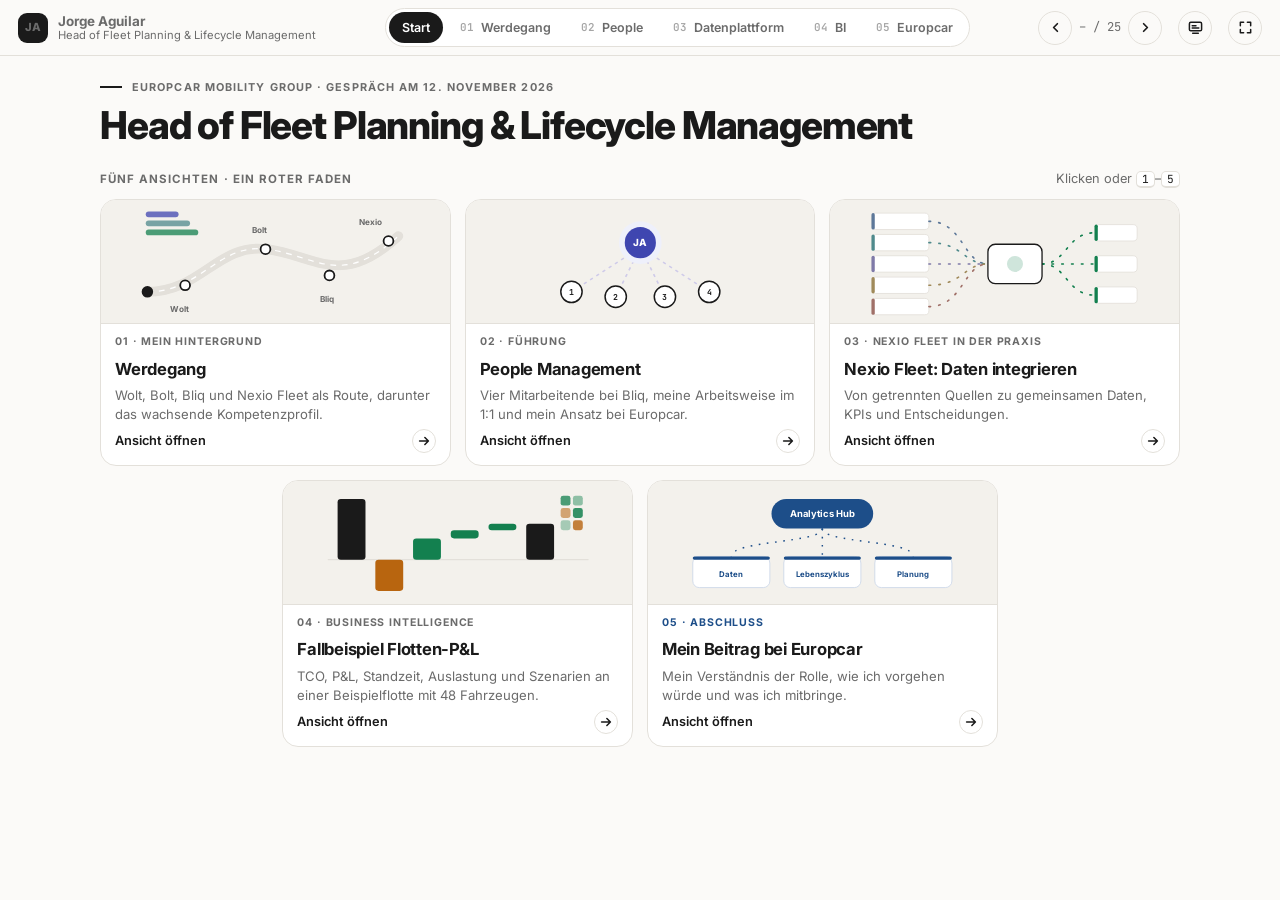
==== commit 9c990a73: "Europcar: Satz „Genau diese Kombination …“ aus der Abschlussfolie entfernt, bleibt in der Detailkart" ====
--- a/europcar-praesentation/index.html
+++ b/europcar-praesentation/index.html
@@ -227,7 +227,7 @@
 <div class="hint" id="hint"></div>
 
 <script>
-var SRC=[null,"<!DOCTYPE html>\n<html lang=\"de\" data-theme=\"light\">\n<head>\n<meta charset=\"utf-8\">\n<meta name=\"viewport\" content=\"width=device-width, initial-scale=1, viewport-fit=cover\">\n<title>Folie 3 · Werdegang<\/title>\n<link rel=\"preconnect\" href=\"https://fonts.googleapis.com\">\n<link rel=\"preconnect\" href=\"https://fonts.gstatic.com\" crossorigin>\n<link href=\"https://fonts.googleapis.com/css2?family=Inter:wght@400;500;600;700;800&family=JetBrains+Mono:wght@500;600;700&display=swap\" rel=\"stylesheet\">\n<style>\n:root{\n  --bg:#fbfaf8;--panel:#ffffff;--ink:#1a1a1a;--quiet:#6b6b6b;--line:#e3e0da;--soft:#f3f1ec;\n  --road:#e6e3dd;--road2:#1a1a1a;--flow:#13804f;--dim:#b9b5ad;\n  --m:#3f46b0;--p:#4f8a8c;--d:#13804f;--e:#b8650f;\n  --shadow:none;\n}\n*,*::before,*::after{box-sizing:border-box}\nbody{margin:0;background:var(--bg);color:var(--ink);font-family:Inter,-apple-system,BlinkMacSystemFont,sans-serif;font-size:15px;line-height:1.55;-webkit-font-smoothing:antialiased}\n.wrap{max-width:1160px;margin:0 auto;padding:16px 16px 16px}\n.bar{display:flex;flex-wrap:wrap;gap:4px;margin-bottom:-1px;padding:0 14px;align-items:flex-end;position:relative;z-index:1}\n.bar button{padding:8px 16px;font:inherit;font-size:.79rem;font-weight:600;background:var(--soft);color:var(--quiet);border:1px solid var(--line);border-radius:10px 10px 0 0;cursor:pointer;transition:background .2s,color .2s}\n.bar button:hover{color:var(--ink);background:#ece9e3}\n.bar button.on{background:var(--panel);color:var(--ink);border-bottom-color:var(--panel);padding-top:10px}\n.bar button .no{font-family:\"JetBrains Mono\",monospace;font-size:.7rem;opacity:.55;margin-right:6px}\n.bar .sp{flex:1}\n#stage{background:var(--bg)}\n.frame{background:var(--panel);border:1px solid var(--line);border-radius:14px;overflow:hidden}\n.caption{display:flex;gap:14px;align-items:flex-start;justify-content:space-between;padding:14px 18px 10px;border-bottom:1px solid var(--line)}\n.caption .ct{font-size:.66rem;font-weight:700;text-transform:uppercase;letter-spacing:.08em;color:var(--quiet)}\n.caption .ch{font-size:1.12rem;font-weight:700;margin:2px 0 0;letter-spacing:-.01em}\n.caption .nav{display:flex;gap:6px;align-items:center;flex:none}\n.scroll{overflow-x:auto;-webkit-overflow-scrolling:touch}\ncanvas{display:block;min-width:920px;width:100%;height:auto}\n#stage:fullscreen{padding:24px 30px;display:flex;flex-direction:column;justify-content:center}\n#stage:fullscreen .scroll{overflow:hidden}\n#stage:fullscreen canvas{min-width:0;width:auto;max-width:100%;max-height:calc(100vh - 150px);margin:0 auto}\n.detail{margin-top:16px;background:var(--panel);border:1px solid var(--line);border-radius:16px;box-shadow:var(--shadow);padding:22px 24px}\n.dhead{display:flex;justify-content:space-between;gap:20px;align-items:flex-start;flex-wrap:wrap}\n.kick{font-size:.64rem;font-weight:700;text-transform:uppercase;letter-spacing:.08em;color:var(--quiet)}\n.detail h3{margin:4px 0 2px;font-size:1.25rem;letter-spacing:-.015em}\n.meta{font-size:.84rem;color:var(--quiet)}\n.hero{display:flex;gap:22px;flex-wrap:wrap}\n.hero div{text-align:right}\n.hero b{display:block;font-family:\"JetBrains Mono\",monospace;font-size:1.45rem;font-weight:700;letter-spacing:-.02em;line-height:1.1;color:var(--flow)}\n.hero span{font-size:.72rem;color:var(--quiet)}\n.grid3{display:grid;grid-template-columns:1.25fr 1fr 1fr;gap:12px;margin-top:16px}\n@media (max-width:860px){.grid3{grid-template-columns:1fr !important}.hero div{text-align:left}}\n.cell{background:var(--soft);border-radius:12px;padding:12px 14px;font-size:.86rem}\n.cell .h{display:block;font-size:.62rem;font-weight:700;text-transform:uppercase;letter-spacing:.08em;color:var(--quiet);margin-bottom:6px}\n.cell ul{margin:0;padding-left:16px}.cell li{margin-bottom:3px}\n.cell.ev .h{color:var(--flow)}.cell.ec .h{color:var(--p)}\n.tri{display:grid;grid-template-columns:repeat(3,minmax(0,1fr));gap:12px;margin-top:16px}\n@media (max-width:760px){.tri{grid-template-columns:1fr}}\n.tri .cell b.t{display:block;font-size:.9rem;margin-bottom:6px}\n.chips{display:flex;flex-wrap:wrap;gap:6px;margin-top:14px}\n.chip{display:inline-flex;align-items:center;gap:7px;font-size:.76rem;font-weight:600;padding:5px 11px;border-radius:999px;border:1px solid var(--line);background:var(--panel);color:var(--ink);cursor:pointer;font-family:inherit}\n.chip:hover{border-color:var(--quiet)}\n.sw{width:9px;height:9px;border-radius:3px;display:inline-block}\n.tags{display:flex;flex-wrap:wrap;gap:5px;margin-top:4px}\n.tags span{font-size:.72rem;font-weight:600;padding:2px 8px;border-radius:6px;background:var(--panel);border:1px solid var(--line)}\n.fade{animation:fade .45s ease both}\n@keyframes fade{from{opacity:0;transform:translateY(5px)}to{opacity:1;transform:none}}\n@media (prefers-reduced-motion:reduce){.fade{animation:none}}\n.dhead{cursor:pointer;user-select:none;align-items:center}\n.dhead .dr{display:flex;align-items:center;gap:22px;flex-wrap:wrap}\n.tog{display:inline-flex;align-items:center;gap:6px;font-size:.76rem;font-weight:600;padding:6px 12px;border-radius:999px;border:1px solid var(--line);background:var(--panel);color:var(--ink);white-space:nowrap}\n.dhead:hover .tog{border-color:var(--quiet)}\n.tog svg{transition:transform .3s ease}\n.detail.open .tog svg{transform:rotate(180deg)}\n.dbody{display:grid;grid-template-rows:0fr;transition:grid-template-rows .35s ease}\n.detail.open .dbody{grid-template-rows:1fr}\n.dbody>div{overflow:hidden;min-height:0}\n.detail{padding:16px 22px}\n.detail h3{font-size:1.1rem}\n@media (prefers-reduced-motion:reduce){.dbody,.tog svg{transition:none}}\n/* ---- gemeinsame Bedienelemente (wie Folie 4) ---- */\n.caption .nav button{width:34px;height:34px;border-radius:999px;border:1px solid var(--line);background:transparent;color:var(--ink);font:inherit;font-size:1rem;cursor:pointer;display:inline-flex;align-items:center;justify-content:center;padding:0}\n.caption .nav button:hover{border-color:var(--ink)}\n.caption .nav button svg{width:15px;height:15px;display:block}\n.caption .nav .sep{width:1px;height:20px;background:var(--line);margin:0 6px;min-width:0}\n.caption .nav span#capN{font-family:\"JetBrains Mono\",monospace;font-size:.8rem;color:var(--quiet);min-width:38px;text-align:center}\n.drawer{position:fixed;left:50%;bottom:0;transform:translateX(-50%);width:min(1128px,calc(100vw - 32px));z-index:20;\n  background:var(--panel);border:1px solid var(--line);border-bottom:none;border-radius:14px 14px 0 0;box-shadow:0 -6px 24px rgba(0,0,0,.10)}\n.dh{width:100%;display:flex;align-items:center;gap:12px;padding:10px 18px;background:transparent;border:0;color:var(--ink);font:inherit;cursor:pointer;text-align:left;border-radius:14px 14px 0 0}\n.dh:hover .dchev{border-color:var(--ink)}\n.dh .dt{font-size:.62rem;font-weight:700;text-transform:uppercase;letter-spacing:.07em;color:var(--quiet);border:1px solid var(--line);border-radius:5px;padding:2px 7px;white-space:nowrap}\n.dh .dn{font-size:.86rem;font-weight:600;overflow:hidden;text-overflow:ellipsis;white-space:nowrap}\n.dh .dhero{display:flex;gap:16px;margin-left:auto;white-space:nowrap}\n.dh .dhero span{font-size:.7rem;color:var(--quiet)}\n.dh .dhero b{font-family:\"JetBrains Mono\",monospace;font-size:.86rem;color:var(--flow);margin-right:5px}\n.dh .dhint{font-size:.74rem;color:var(--quiet);white-space:nowrap}\n.dh .dhero:empty+.dhint{margin-left:auto}\n.dh .dchev{flex:none;width:28px;height:28px;border-radius:999px;border:1px solid var(--line);display:inline-flex;align-items:center;justify-content:center}\n.dh .dchev svg{width:14px;height:14px;transition:transform .2s}\n.drawer.open .dchev svg{transform:rotate(180deg)}\n#detail{display:none;padding:2px 18px 18px;max-height:46vh;overflow-y:auto;border-top:1px solid var(--line)}\n.drawer.open #detail{display:block;padding-top:14px}\n@media (max-width:760px){.dh .dhint,.dh .dhero{display:none}}\n.key{display:flex;flex-wrap:wrap;gap:14px;margin:12px 0 16px;font-size:.75rem;color:var(--quiet)}\n.key span{display:inline-flex;align-items:center;gap:6px}\n.key .sw{width:11px;height:11px;border-radius:3px;flex:none;display:inline-block}\n/* Detailbereich öffnet nach unten (im Seitenfluss statt fixiert) */\n.drawer{position:static;left:auto;bottom:auto;transform:none;width:auto;margin:14px 0 0;border:1px solid var(--line);border-radius:14px;box-shadow:none;z-index:auto}\n.dh{border-radius:14px}\n.drawer.open .dh{border-radius:14px 14px 0 0}\n#detail{max-height:none;overflow:visible}\n.dh .dchev svg{transform:rotate(180deg)}\n.drawer.open .dchev svg{transform:none}\n<\/style>\n<\/head>\n<body>\n<div class=\"wrap\">\n<div class=\"bar\" id=\"bar\"><\/div>\n<div id=\"stage\">\n  <div class=\"frame\">\n    <div class=\"caption\">\n      <div><div class=\"ct\" id=\"capT\"><\/div><div class=\"ch\" id=\"capH\"><\/div><\/div>\n      <div class=\"nav\"><button id=\"prev\" aria-label=\"Zurück\">&larr;<\/button><span id=\"capN\"><\/span><button id=\"next\" aria-label=\"Weiter\">&rarr;<\/button><i class=\"sep\" aria-hidden=\"true\"><\/i><button id=\"fsb\" aria-label=\"Vollbild\" title=\"Vollbild (F)\"><\/button><\/div>\n    <\/div>\n    <div class=\"scroll\"><canvas id=\"c\" aria-label=\"Werdegang als Route mit Stationen, Weiterbildung und wachsendem Kompetenzprofil\"><\/canvas><\/div>\n  <\/div>\n  <div class=\"key\">\n    <span><i class=\"sw\" style=\"background:var(--m)\"><\/i>Menschen<\/span>\n    <span><i class=\"sw\" style=\"background:var(--p)\"><\/i>Prozesse<\/span>\n    <span><i class=\"sw\" style=\"background:var(--d)\"><\/i>Daten<\/span>\n    <span><i class=\"sw\" style=\"background:var(--e)\"><\/i>Weiterbildung<\/span>\n  <\/div>\n  <div class=\"drawer\" id=\"drawer\">\n    <button class=\"dh\" id=\"dh\" aria-expanded=\"false\" aria-controls=\"detail\"><span class=\"dt\" id=\"dTag\">Details<\/span><span class=\"dn\" id=\"dName\"><\/span><span class=\"dhero\" id=\"dHero\"><\/span><span class=\"dhint\" id=\"dHint\">Details einblenden<\/span><span class=\"dchev\"><svg viewBox=\"0 0 16 16\" fill=\"none\" stroke=\"currentColor\" stroke-width=\"1.7\" stroke-linecap=\"round\" stroke-linejoin=\"round\"><path d=\"M4 10l4-4 4 4\"/><\/svg><\/span><\/button>\n    <div id=\"detail\" aria-live=\"polite\"><\/div>\n  <\/div>\n<\/div>\n<\/div>\n\n<script>\n(function(){\nvar W=1100,H=476,cv=document.getElementById('c'),ctx=cv.getContext('2d');\nvar dpr=Math.max(1,Math.min(2.5,window.devicePixelRatio||1));cv.width=W*dpr;cv.height=H*dpr;ctx.setTransform(dpr,0,0,dpr,0,0);\nvar C={};function readVars(){var cs=getComputedStyle(document.documentElement);['--ink','--quiet','--line','--panel','--bg','--soft','--dim','--road','--road2','--m','--p','--d','--e','--flow'].forEach(function(k){C[k]=cs.getPropertyValue(k).trim()})}\nreadVars();if(window.matchMedia)window.matchMedia('(prefers-color-scheme: dark)').addEventListener('change',readVars);\nfunction rgba(hex,a){var h=hex.replace('#','');if(h.length===3)h=h.replace(/./g,'$&$&');var n=parseInt(h,16);return'rgba('+(n>>16&255)+','+(n>>8&255)+','+(n&255)+','+a+')'}\nfunction dark(){return false}\n\n/* ---------- geometry ---------- */\nvar T0=2020.7,T1=2026.98,X0=150,X1=1010,NOW=2026.86;\nfunction X(t){return X0+(t-T0)/(T1-T0)*(X1-X0)}\nvar RY=150,EY=206,PY=262;\nvar LANES=[{k:'m',n:'Menschen',y:PY+22},{k:'p',n:'Prozesse',y:PY+76},{k:'d',n:'Daten',y:PY+130}],RH=42,U=142,BX=150;\n\n/* ---------- content (CV + portfolio, verified) ---------- */\nvar ST=[\n {id:'wolt',yrs:'2021 – 2023',co:'Wolt',sub:'Gear Ops · Prozesse & Inventar',chip:'Einkauf −30 %',t0:2021.08,t1:2023.08,\n  title:'Operations Associate (Service & Gear Operations)',when:'Feb 2021 – Feb 2023 · davor ab Okt 2020 Kurierpartner',where:'Berlin, bundesweit 6 Städte',\n  hero:[['−30 %','Beschaffungskosten Ausrüstung']],\n  did:['Operative Prozesse im Gear Warehouse eingeführt und gesteuert','Lagerbestände analysiert, Abläufe verbessert','Ausrüstung zurückgenommen, aufbereitet und wieder ausgegeben','Courier-Onboarding und -Offboarding in Berlin, kleines Team von Gear Associates koordiniert'],\n  ev:['Beschaffungskosten für Ausrüstung rund −30 % gegenüber dem Vorjahr','Rund 525 Kurierkontakte pro Woche in ein kategorisiertes Servicemodell überführt'],\n  ec:'Bestände, Rückläufe und Wiederverwendung steuern: dieselbe Logik wie bei Fahrzeugen über den Lebenszyklus.',\n  g:{m:1,p:1.5,d:.5},gl:{m:'Gear-Team koordiniert',p:'Lager- & Serviceprozesse',d:'Bestandsanalyse'},gs:{d:'Bestände'}},\n {id:'bolt',yrs:'2023 – 2024',co:'Bolt',sub:'Fleet Ops · Angebotssteuerung',chip:'Bedarfssteuerung',t0:2023.42,t1:2024.42,\n  title:'Operations Specialist',when:'Jun 2023 – Jun 2024',where:'München / Süddeutschland',\n  hero:[],\n  did:['Mit Flottenpartnern gearbeitet: Partnerschaften, Account Management, Operations','Fahreraktivierung: Funnel von der Registrierung bis zur ersten Fahrt gemessen','Angebot entsprechend der Nachfrage geplant'],\n  ev:['Aktivierung von ca. 25 % auf ca. 58 % bei über 1.000 Registrierungen in sechs Wochen','Stornoquote −18 % durch Maßnahmen mit Flottenpartnern'],\n  ec:'Angebot an die Nachfrage anpassen ist der Kern der Flottenplanung.',\n  g:{m:.5,p:.5,d:1},gl:{m:'Fahrer & Flottenpartner',p:'Onboarding-Funnel',d:'Funnel-Daten'},gs:{m:'Partner',p:'Funnel'}},\n {id:'bliq',yrs:'2024 – 2025',co:'Bliq',sub:'Supply Ops · Team & Budget',chip:'4 direkte Mitarbeitende',t0:2024.5,t1:2025.5,\n  title:'Supply Operations Manager',when:'Jul 2024 – Jul 2025',where:'Berlin',\n  hero:[['4','direkte Mitarbeitende']],\n  did:['Vier direkte Mitarbeitende: Aufgaben verteilt, KPIs verfolgt, 1:1s, Coaching, Mitwirkung an Leistungsbeurteilungen','Supply-Budgets, KPIs und Partnerprogramme gesteuert','Earnings-per-Hour-Modell mit SLAs für Flottenpartner'],\n  ev:['Partnerbindung von unter 50 % auf über 80 % nach Neugestaltung des Partnermodells','Funktionsübergreifender Pilot mit 3 Mio. € ARR in vier Monaten'],\n  ec:'Ein Team von fünf Spezialisten führen, Budgets und KPIs steuern.',\n  g:{m:1.5,p:.5,d:.5},gl:{m:'4 direkte Mitarbeitende',p:'SLAs & Partnerprogramme',d:'KPIs & Budgets'},gs:{p:'SLAs',d:'Budgets'}},\n {id:'nexio',yrs:'SEIT 2025',co:'Nexio Fleet',sub:'Strategy & Ops · Data Hub',chip:'Datenplattform',t0:2025.5,t1:NOW,\n  title:'Senior Strategy & Operations Manager',when:'seit Jul 2025',where:'Berlin & Brandenburg',\n  hero:[],\n  did:['Seit dem Start an einer zentralen Daten- und Analyseplattform beteiligt','Anforderungen, Prozesse und KPIs definiert, Funktionen priorisiert','Umsetzung und Tests gemeinsam mit dem Entwicklerteam'],\n  ev:['Im Einsatz bei 8 Flottenbetreibern mit über 800 Fahrern in Berlin und Brandenburg','Betreiber berichten rund 60–70 % weniger Verwaltungsaufwand je Compliance-Zyklus'],\n  ec:'Datenintegration, gemeinsame KPIs und BI für TCO und P&L: genau das braucht ein Analytics Hub.',\n  g:{m:.5,p:1,d:1.5},gl:{m:'Betreiber & Entwickler',p:'Anforderungen & Prozesse',d:'Datenplattform & BI'},gs:{m:'Betreiber',p:'Anforderungen'}}\n];\nvar KUR={id:'kurier',co:'Kurier',t0:2020.75,t1:2021.08,g:{m:.5,p:.5},gl:{m:'Frontline: Kuriere',p:'Abläufe von innen'},gs:{m:'Frontline',p:'Abläufe'}};\nvar EDU=[\n {id:'da',co:'Ironhack',lab:'Data Analytics',yr:'2023',when:'Mär – Jun 2023',t0:2023.17,t1:2023.42,title:'Diploma Data Analytics',where:'Ironhack Berlin · Vollzeit',\n  tags:['Python','MySQL','Tableau','Pandas','Statistik','Datenvisualisierung','Angewandtes ML'],\n  ec:'Analysen und Modelle selbst verstehen, prüfen und mit Analysten auf Augenhöhe priorisieren.',g:{d:1},gl:{d:'Data Analytics'}},\n {id:'devops',co:'Ironhack',lab:'DevOps & Cloud',yr:'2026',when:'Jan – Mär 2026',t0:2026.0,t1:2026.21,title:'Diploma DevOps & Cloud Computing',where:'Ironhack Berlin',\n  tags:['CI/CD','Terraform','Docker','Kubernetes','AWS','Azure','Monitoring','Cloud Governance'],\n  ec:'Mit IT und Data Engineering über Datenpipelines, Cloud-Infrastruktur und den Betrieb eines Analytics Hubs sprechen.',g:{d:.5,p:.45},gl:{d:'Cloud & DevOps',p:'CI/CD'},gs:{d:'Cloud',p:'CI/CD'}}\n];\nvar SEQ=[KUR,ST[0],EDU[0],ST[1],ST[2],ST[3],EDU[1]];\n\nvar STEPS=[\n {t:'Wolt',h:'Prozesse und Bestände steuern – Beschaffungskosten rund −30 %.',s:0},\n {t:'Bolt',h:'Flottenpartner, Fahreraktivierung, Angebot nach Nachfrage.',s:1},\n {t:'Bliq',h:'Mehr Verantwortung: Team, Budgets, KPIs, Partnerprogramme.',s:2},\n {t:'Nexio Fleet',h:'Eine zentrale Daten- und Analyseplattform mitentwickeln.',s:3},\n {t:'Roter Faden',h:'Heute: Menschen, Prozesse und Daten verbinden, um bessere Ergebnisse zu erreichen.'}\n];\nvar step=0,sel=null,HIT=[],pulse=0,carT=T0+.02,target=NOW,profT=T0+.02,ptarget=NOW,wheel=0,moving=false;\nvar reduce=window.matchMedia&&window.matchMedia('(prefers-reduced-motion: reduce)').matches;\nfunction prog(s){return Math.max(0,Math.min(1,(profT-s.t0)/(s.t1-s.t0)))}\nfunction update(dt){var d=target-carT;moving=Math.abs(d)>.002;if(!moving){carT=target}else{var v=Math.sign(d)*Math.max(.4,Math.abs(d)*1.5)*dt;if(Math.abs(v)>Math.abs(d))v=d;carT+=v;wheel+=v*44}var pd=ptarget-profT;if(Math.abs(pd)<=.002)profT=ptarget;else{var pv=Math.sign(pd)*Math.max(.4,Math.abs(pd)*1.5)*dt;if(Math.abs(pv)>Math.abs(pd))pv=pd;profT+=pv}pulse+=dt}\n\n/* ---------- drawing helpers ---------- */\nfunction rr(x,y,w,h,r){r=Math.max(0,Math.min(r,w/2,h/2));ctx.beginPath();ctx.moveTo(x+r,y);ctx.arcTo(x+w,y,x+w,y+h,r);ctx.arcTo(x+w,y+h,x,y+h,r);ctx.arcTo(x,y+h,x,y,r);ctx.arcTo(x,y,x+w,y,r);ctx.closePath()}\nfunction shadowOn(b){ctx.shadowColor=dark()?'rgba(0,0,0,.45)':'rgba(16,18,22,.10)';ctx.shadowBlur=b||14;ctx.shadowOffsetY=3}\nfunction shadowOff(){ctx.shadowColor='transparent';ctx.shadowBlur=0;ctx.shadowOffsetY=0}\nfunction activeS(){return STEPS[step].s!=null?STEPS[step].s:null}\nfunction car(x,y){ctx.save();ctx.translate(x,y);\n  var bounce=moving?Math.sin(pulse*28)*.5:0;\n  ctx.fillStyle=rgba(C['--ink'],.14);ctx.beginPath();ctx.ellipse(0,1.5,24,3.2,0,0,6.3);ctx.fill();\n  ctx.translate(0,bounce);\n  ctx.fillStyle=C['--ink'];ctx.beginPath();\n  ctx.moveTo(-24,-5);ctx.quadraticCurveTo(-25,-13,-19,-14);ctx.lineTo(-11,-15);ctx.quadraticCurveTo(-5,-24,4,-24);ctx.quadraticCurveTo(11,-24,15,-15);\n  ctx.lineTo(21,-13.5);ctx.quadraticCurveTo(25.5,-12,25,-6);ctx.lineTo(24,-4);ctx.lineTo(-23,-4);ctx.closePath();ctx.fill();\n  ctx.fillStyle=dark()?'rgba(20,22,26,.85)':'rgba(255,255,255,.88)';\n  ctx.beginPath();ctx.moveTo(-8,-15.5);ctx.quadraticCurveTo(-3.5,-22,2,-22);ctx.lineTo(2,-15.5);ctx.closePath();ctx.fill();\n  ctx.beginPath();ctx.moveTo(4.5,-15.5);ctx.lineTo(4.5,-22);ctx.quadraticCurveTo(9.5,-22,12.5,-15.5);ctx.closePath();ctx.fill();\n  ctx.fillStyle='#f5c451';rr(21.5,-12,3,2.4,1);ctx.fill();ctx.fillStyle='#d9534f';rr(-24.5,-12,2.4,2.4,1);ctx.fill();\n  [-14,14].forEach(function(wx){ctx.save();ctx.translate(wx,-4);ctx.fillStyle=C['--ink'];ctx.beginPath();ctx.arc(0,0,5.6,0,6.3);ctx.fill();\n    ctx.fillStyle=C['--dim'];ctx.beginPath();ctx.arc(0,0,2.8,0,6.3);ctx.fill();ctx.rotate(wheel);ctx.strokeStyle=C['--ink'];ctx.lineWidth=1.1;\n    ctx.beginPath();ctx.moveTo(-2.8,0);ctx.lineTo(2.8,0);ctx.moveTo(0,-2.8);ctx.lineTo(0,2.8);ctx.stroke();ctx.restore()});\n  ctx.restore()}\n\n/* ---------- main draw ---------- */\nfunction draw(){HIT=[];ctx.clearRect(0,0,W,H);var as=activeS(),fin=step===4,thr=sel&&sel.type==='thread'?sel.k:null,eduSel=sel&&sel.type==='edu'?sel.i:null;\n  /* road */\n  ctx.lineCap='round';\n  ctx.strokeStyle=C['--road'];ctx.lineWidth=20;ctx.beginPath();ctx.moveTo(X0-16,RY);ctx.lineTo(X1+12,RY);ctx.stroke();\n  var gx=Math.max(X0-16,X(carT));\n  if(gx>X0-15){var grad=ctx.createLinearGradient(X0-16,0,gx+1,0);grad.addColorStop(0,rgba(C['--road2'],.5));grad.addColorStop(1,rgba(C['--road2'],.9));\n    ctx.strokeStyle=grad;ctx.lineWidth=20;ctx.beginPath();ctx.moveTo(X0-16,RY);ctx.lineTo(gx,RY);ctx.stroke()}\n  ctx.lineCap='butt';ctx.strokeStyle=rgba(C['--panel'],.9);ctx.lineWidth=1.8;ctx.setLineDash([10,9]);ctx.beginPath();ctx.moveTo(X0-6,RY);ctx.lineTo(X1+4,RY);ctx.stroke();ctx.setLineDash([]);\n  /* year ticks */\n  for(var y=2021;y<=2026;y++){var xx=X(y);ctx.fillStyle=C['--dim'];ctx.fillRect(xx-.5,RY+13,1,6);\n    ctx.font='600 10.5px \"JetBrains Mono\", monospace';ctx.fillStyle=C['--quiet'];ctx.textAlign='center';ctx.fillText(y,xx,RY+32)}\n  ctx.font='800 10.5px Inter, sans-serif';ctx.fillStyle=C['--ink'];ctx.textAlign='center';ctx.fillText('HEUTE',X(NOW),RY+32);\n  /* kurier start */\n  var kx=X(KUR.t0);ctx.beginPath();ctx.arc(kx,RY,5,0,6.3);ctx.fillStyle=C['--panel'];ctx.fill();ctx.strokeStyle=C['--quiet'];ctx.lineWidth=1.6;ctx.stroke();\n  ctx.font='600 10px Inter, sans-serif';ctx.fillStyle=C['--quiet'];ctx.textAlign='left';ctx.textAlign='right';ctx.fillText('Start als',X0-26,RY-3);ctx.fillText('Kurierpartner',X0-26,RY+10);\n  /* weiterbildung lane */\n  ctx.font='700 10.5px Inter, sans-serif';ctx.fillStyle=C['--quiet'];ctx.textAlign='right';ctx.fillText('WEITERBILDUNG',X0-22,EY+4);\n  ctx.strokeStyle=C['--line'];ctx.lineWidth=1;ctx.setLineDash([2,4]);ctx.beginPath();ctx.moveTo(X0-14,EY);ctx.lineTo(X1+10,EY);ctx.stroke();ctx.setLineDash([]);\n  EDU.forEach(function(e,i){var x0=X(e.t0),x1=X(e.t1),on=carT>=e.t0,hi=eduSel===i;ctx.font='700 10.5px Inter, sans-serif';var lab=e.lab+' · '+e.yr,pw=ctx.measureText(lab).width+30;\n    var px=Math.min((x0+x1)/2-pw/2,X1+10-pw);\n    ctx.strokeStyle=rgba(C['--e'],on?.55:.25);ctx.lineWidth=1;ctx.setLineDash([2,2]);ctx.beginPath();ctx.moveTo(x0,RY+11);ctx.lineTo(x0,EY-12);ctx.stroke();ctx.setLineDash([]);\n    ctx.save();ctx.globalAlpha=on?1:.45;if(hi)shadowOn(10);rr(px,EY-11,pw,22,11);ctx.fillStyle=on?(dark()?'#3a2a1a':'#fdf3e7'):C['--panel'];ctx.fill();shadowOff();\n    ctx.lineWidth=hi?2:1.2;ctx.strokeStyle=C['--e'];ctx.stroke();\n    ctx.fillStyle=C['--e'];ctx.beginPath();ctx.arc(px+12,EY,3.2,0,6.3);ctx.fill();\n    ctx.fillStyle=C['--ink'];ctx.textAlign='left';ctx.fillText(lab,px+21,EY+4);ctx.restore();\n    HIT.push({type:'edu',i:i,x:px,y:EY-12,w:pw,h:24})});\n  /* station cards */\n  var BW=180,BY=10,BH=88,prev=-1e9;\n  ST.forEach(function(s){var cx=(X(s.t0)+X(s.t1))/2;s._bx=Math.max(cx-BW/2,prev+BW+10);prev=s._bx});\n  var over=ST[3]._bx+BW-(W-10);if(over>0)for(var q=3;q>=0;q--){ST[q]._bx-=over;if(q>0&&ST[q]._bx-ST[q-1]._bx>=BW+10)break}\n  ST.forEach(function(s,i){var bx=s._bx,sx=X(s.t0),on=as==null||as===i,hi=as===i,reached=carT>=s.t0-.005;\n    ctx.save();ctx.globalAlpha=on?1:.38;\n    ctx.strokeStyle=hi?C['--ink']:C['--dim'];ctx.lineWidth=1;ctx.setLineDash([2,3]);ctx.beginPath();ctx.moveTo(bx+BW/2,BY+BH);ctx.bezierCurveTo(bx+BW/2,BY+BH+18,sx,RY-34,sx,RY-12);ctx.stroke();ctx.setLineDash([]);\n    shadowOn(hi?18:10);rr(bx,BY,BW,BH,12);ctx.fillStyle=C['--panel'];ctx.fill();shadowOff();\n    ctx.lineWidth=hi?2:1;ctx.strokeStyle=hi?C['--ink']:C['--line'];ctx.stroke();\n    if(hi){ctx.fillStyle=C['--ink'];rr(bx,BY+14,3,BH-28,2);ctx.fill()}\n    ctx.textAlign='left';ctx.fillStyle=C['--quiet'];ctx.font='600 10.5px \"JetBrains Mono\", monospace';ctx.fillText('0'+(i+1)+'  ·  '+s.yrs,bx+14,BY+20);\n    ctx.fillStyle=C['--ink'];ctx.font='800 16px Inter, sans-serif';ctx.fillText(s.co,bx+14,BY+41);\n    ctx.font='500 10.5px Inter, sans-serif';ctx.fillStyle=C['--quiet'];ctx.fillText(s.sub,bx+14,BY+57);\n    ctx.font='700 10.5px Inter, sans-serif';var cw=ctx.measureText(s.chip).width+16;rr(bx+14,BY+64,cw,18,9);ctx.fillStyle=rgba(C['--flow'],dark()?.2:.11);ctx.fill();\n    ctx.fillStyle=C['--flow'];ctx.fillText(s.chip,bx+22,BY+77);ctx.restore();\n    ctx.beginPath();ctx.arc(sx,RY,hi?10:8,0,6.3);ctx.fillStyle=C['--panel'];ctx.fill();ctx.lineWidth=2.4;ctx.strokeStyle=reached?C['--ink']:C['--dim'];ctx.stroke();\n    if(reached){ctx.beginPath();ctx.arc(sx,RY,hi?4.5:3.5,0,6.3);ctx.fillStyle=C['--ink'];ctx.fill()}\n    if(hi){ctx.beginPath();ctx.arc(sx,RY,15+2.5*Math.sin(pulse*3),0,6.3);ctx.strokeStyle=rgba(C['--ink'],.18);ctx.lineWidth=3;ctx.stroke()}\n    HIT.push({type:'s',i:i,x:bx,y:BY,w:BW,h:BH});HIT.push({type:'s',i:i,x:sx-14,y:RY-14,w:28,h:28})});\n  car(X(carT),RY-1);\n  /* competence profile */\n  ctx.strokeStyle=C['--line'];ctx.lineWidth=1;ctx.beginPath();ctx.moveTo(20,PY-14);ctx.lineTo(W-20,PY-14);ctx.stroke();\n  ctx.font='700 10px Inter, sans-serif';ctx.fillStyle=C['--quiet'];ctx.textAlign='left';ctx.fillText('KOMPETENZPROFIL',BX,PY+8);\n  ctx.font='500 10px Inter, sans-serif';ctx.fillText('wächst mit jeder Station und Weiterbildung',BX+104,PY+8);\n  var ends={},maxW=5.25*U;\n  LANES.forEach(function(L){var k=L.k,col=C['--'+k],x=BX,dimRow=thr&&thr!==k;\n    ctx.save();ctx.globalAlpha=dimRow?.3:1;ctx.font='700 13px Inter, sans-serif';ctx.fillStyle=col;ctx.textAlign='right';ctx.fillText(L.n,BX-16,L.y+RH/2+5);ctx.restore();\n    HIT.push({type:'thread',k:k,x:14,y:L.y,w:BX-20,h:RH});\n    rr(BX,L.y,maxW,RH,9);ctx.fillStyle=C['--soft'];ctx.fill();\n    SEQ.forEach(function(s){var g=s.g&&s.g[k]||0;if(!g)return;var w=g*U*prog(s);if(w<6){x+=w;return}\n      var si=ST.indexOf(s),ei=EDU.indexOf(s),act=(as!=null&&si===as)||(eduSel!=null&&ei===eduSel),dim=dimRow||(as!=null&&si!==as)||(eduSel!=null&&ei!==eduSel);\n      var isEdu=ei>=0,fill=isEdu?C['--e']:col;\n      ctx.save();ctx.globalAlpha=dim?.32:1;rr(x+1.5,L.y+1,w-3,RH-2,8);\n      var gg=ctx.createLinearGradient(0,L.y,0,L.y+RH);gg.addColorStop(0,rgba(fill,act?(dark()?.42:.30):(dark()?.26:.16)));gg.addColorStop(1,rgba(fill,act?(dark()?.32:.22):(dark()?.18:.10)));\n      ctx.fillStyle=gg;ctx.fill();ctx.lineWidth=act?2:1;ctx.strokeStyle=rgba(fill,act?1:.75);ctx.stroke();\n      ctx.save();ctx.beginPath();ctx.rect(x+5,L.y,w-10,RH);ctx.clip();ctx.textAlign='left';\n      ctx.font='700 9.5px \"JetBrains Mono\", monospace';ctx.fillStyle=fill;ctx.fillText((s.co==='Nexio Fleet'&&g<1?'NEXIO':s.co.toUpperCase()),x+10,L.y+15);\n      ctx.font='600 11px Inter, sans-serif';ctx.fillStyle=C['--ink'];ctx.fillText((s.gs&&s.gs[k])||s.gl[k],x+10,L.y+31);ctx.restore();ctx.restore();\n      if(si>=0)HIT.push({type:'s',i:si,x:x,y:L.y,w:w,h:RH});if(ei>=0)HIT.push({type:'edu',i:ei,x:x,y:L.y,w:w,h:RH});\n      x+=w});\n    ends[k]=x});\n  /* roter faden */\n  var bx2=BX+maxW+28,top=LANES[0].y+RH/2,bot=LANES[2].y+RH/2,mid=(top+bot)/2,a=fin?1:(carT>=NOW-.005?.55:.3);\n  ctx.save();ctx.globalAlpha=a;\n  LANES.forEach(function(L){var ly=L.y+RH/2;ctx.strokeStyle=C['--'+L.k];ctx.lineWidth=fin?2.2:1.3;ctx.setLineDash(fin?[]:[3,4]);ctx.beginPath();ctx.moveTo(ends[L.k]+4,ly);ctx.lineTo(bx2,ly);ctx.stroke();ctx.setLineDash([])});\n  ctx.strokeStyle=C['--ink'];ctx.lineWidth=fin?2.6:1.6;ctx.beginPath();ctx.moveTo(bx2,top);ctx.lineTo(bx2,bot);ctx.moveTo(bx2,mid);ctx.lineTo(bx2+20,mid);ctx.stroke();\n  var r=fin?12+1.6*Math.sin(pulse*3):11;if(fin)shadowOn(12);ctx.beginPath();ctx.arc(bx2+33,mid,r,0,6.3);ctx.fillStyle=C['--panel'];ctx.fill();shadowOff();ctx.stroke();\n  ctx.beginPath();ctx.arc(bx2+33,mid,4.5,0,6.3);ctx.fillStyle=C['--ink'];ctx.fill();\n  ctx.font='800 12.5px Inter, sans-serif';ctx.textAlign='left';ctx.fillStyle=C['--ink'];ctx.fillText('ROTER FADEN',bx2+52,mid-6);\n  ctx.font='500 10.5px Inter, sans-serif';ctx.fillStyle=C['--quiet'];ctx.fillText('Menschen, Prozesse',bx2+52,mid+10);ctx.fillText('und Daten verbinden',bx2+52,mid+24);\n  ctx.restore();HIT.push({type:'end',x:bx2-6,y:top,w:180,h:bot-top});\n}\nfunction loop(ts){var dt=Math.min(.05,((ts||0)-(loop.l||0))/1000);loop.l=ts||0;update(dt);draw();requestAnimationFrame(loop)}\n\n/* ---------- detail panel ---------- */\nvar detail=document.getElementById('detail');\nfunction li(a){return'<ul>'+a.map(function(x){return'<li>'+x+'<\/li>'}).join('')+'<\/ul>'}\nvar THREAD={m:{n:'Menschen',ec:'Ein Team von fünf Spezialisten führen und mit Fleet Controlling, Fleet Director und Fachbereichen zusammenarbeiten.'},\n  p:{n:'Prozesse',ec:'Planungs-, Budget- und Forecast-Prozesse gemeinsam mit Fleet Controlling verbessern.'},\n  d:{n:'Daten',ec:'Analytics Hub: Daten verbinden, gemeinsame KPIs, TCO, Lebenszyklus und Szenarien.'}};\nfunction chips(){return'<div class=\"chips\">'+LANES.map(function(L){return'<button class=\"chip\" data-k=\"'+L.k+'\"><i class=\"sw\" style=\"background:var(--'+L.k+')\"><\/i>'+L.n+'<\/button>'}).join('')+EDU.map(function(e,i){return'<button class=\"chip\" data-e=\"'+i+'\"><i class=\"sw\" style=\"background:var(--e)\"><\/i>'+e.lab+' · '+e.yr+'<\/button>'}).join('')+'<\/div>'}\nfunction showDetail(){var tag,name,meta='',bd,hero=[],as=activeS();\n  if(sel&&sel.type==='thread'){var k=sel.k,T=THREAD[k],items=SEQ.filter(function(s){return s.g[k]}).map(function(s){return'<b>'+(s.lab||s.co)+':<\/b> '+s.gl[k]});\n    tag='Kompetenz';name=T.n;meta='Wie jede Station diesen Bereich geprägt hat';\n    bd='<div class=\"grid3\" style=\"grid-template-columns:1.4fr 1fr\"><div class=\"cell\"><span class=\"h\">Station für Station<\/span>'+li(items)+'<\/div><div class=\"cell ec\"><span class=\"h\">Bei Europcar<\/span>'+T.ec+'<\/div><\/div>'+chips()}\n  else if(sel&&sel.type==='edu'){var e=EDU[sel.i];\n    tag='Weiterbildung';name=e.title;meta=e.where+' · '+e.when;\n    bd='<div class=\"grid3\" style=\"grid-template-columns:1.4fr 1fr\"><div class=\"cell\"><span class=\"h\">Inhalte<\/span><div class=\"tags\">'+e.tags.map(function(t){return'<span>'+t+'<\/span>'}).join('')+'<\/div><\/div>'+\n      '<div class=\"cell ec\"><span class=\"h\">Relevanz für Europcar<\/span>'+e.ec+'<\/div><\/div>'+chips()}\n  else if(as!=null){var s=ST[as];\n    tag='Station 0'+(as+1);name=s.co+' · '+s.title;meta=s.when+' · '+s.where;hero=s.hero;\n    bd='<div class=\"grid3\"><div class=\"cell\"><span class=\"h\">Was ich gemacht habe<\/span>'+li(s.did)+'<\/div><div class=\"cell ev\"><span class=\"h\">Belege<\/span>'+li(s.ev)+'<\/div><div class=\"cell ec\"><span class=\"h\">Relevanz für Europcar<\/span>'+s.ec+'<\/div><\/div>'}\n  else if(step===4||(sel&&sel.type==='end')){\n    tag='Roter Faden';name='Menschen · Prozesse · Daten';meta='Bei Nexio kommen diese Erfahrungen zusammen: von operativen Anforderungen bis zur Entwicklung analytischer Lösungen.';\n    bd='<div class=\"tri\">'+['m','p','d'].map(function(k){return'<div class=\"cell\"><b class=\"t\" style=\"color:var(--'+k+')\">'+THREAD[k].n+'<\/b>'+li(SEQ.filter(function(s){return s.g[k]}).map(function(s){return s.gl[k]}))+'<p style=\"margin:10px 0 0;font-size:.8rem;color:var(--quiet)\"><b style=\"color:var(--ink)\">Europcar:<\/b> '+THREAD[k].ec+'<\/p><\/div>'}).join('')+'<\/div>'}\n  else{tag='Werdegang';name='Wolt → Bolt → Bliq → Nexio Fleet';meta='Von Operations zur datenbasierten Flottensteuerung · Weiterbildung in Data Analytics und DevOps';hero=[['4','Stationen'],['2','Weiterbildungen']];\n    bd='<p style=\"margin:0;font-size:.9rem;max-width:80ch\">Jede Station hat einen Bereich besonders gestärkt: Prozesse bei Wolt, Daten bei Bolt, Menschen bei Bliq. Bei Nexio Fleet kommen alle drei zusammen. Die Weiterbildungen in Data Analytics und DevOps vertiefen die technische Seite.<\/p>'+chips()}\n  document.getElementById('dTag').textContent=tag;document.getElementById('dName').textContent=name;\n  document.getElementById('dHero').innerHTML=hero.map(function(x){return'<span><b>'+x[0]+'<\/b>'+x[1]+'<\/span>'}).join('');\n  detail.innerHTML='<div class=\"fade\"><div class=\"meta\" style=\"margin-bottom:2px\">'+meta+'<\/div>'+bd+'<\/div>';\n  detail.querySelectorAll('[data-k]').forEach(function(b){b.onclick=function(){sel={type:'thread',k:b.dataset.k};showDetail()}});\n  detail.querySelectorAll('[data-e]').forEach(function(b){b.onclick=function(){sel={type:'edu',i:+b.dataset.e};showDetail()}})}\nvar drawer=document.getElementById('drawer'),dh=document.getElementById('dh');\nfunction setDrawer(o){if(o)setTimeout(function(){try{drawer.scrollIntoView({behavior:'smooth',block:'nearest'})}catch(e){}},40);drawer.classList.toggle('open',o);dh.setAttribute('aria-expanded',o);document.getElementById('dHint').textContent=o?'Ausblenden':'Details einblenden'}\ndh.onclick=function(){setDrawer(!drawer.classList.contains('open'))};\n/* ---------- UI ---------- */\nvar bar=document.getElementById('bar');\nfunction build(){bar.innerHTML='';STEPS.forEach(function(s,i){var b=document.createElement('button');b.innerHTML='<span class=\"no\">'+(i+1)+'<\/span>'+s.t;if(i===step)b.className='on';b.onclick=function(){setStep(i)};bar.appendChild(b)});\n}\nfunction caption(){document.getElementById('capT').textContent='Schritt '+(step+1)+' · '+STEPS[step].t;document.getElementById('capH').textContent=STEPS[step].h;\n  document.getElementById('capN').textContent=(step+1)+' / '+STEPS.length}\nwindow.__goto=function(i){if(typeof started!==\"undefined\"&&!started){window.__initStep=i;return}setStep(i)};\nfunction setStep(i,keep){step=Math.max(0,Math.min(STEPS.length-1,i));sel=null;\n  var s=STEPS[step].s;target=s==null?NOW:ST[s].t0+.15;ptarget=s!=null?ST[s].t1:NOW;if(step===0&&!keep)carT=profT=T0+.02;if(reduce){carT=target;profT=ptarget}\n  caption();build();showDetail()}\nfunction fs(){var st=document.getElementById('stage');if(!document.fullscreenElement&&st.requestFullscreen)st.requestFullscreen();else if(document.exitFullscreen)document.exitFullscreen()}\nvar IC={full:'<svg viewBox=\"0 0 16 16\" fill=\"none\" stroke=\"currentColor\" stroke-width=\"1.6\" stroke-linecap=\"round\" stroke-linejoin=\"round\"><path d=\"M2.5 6V2.5H6M10 2.5h3.5V6M13.5 10v3.5H10M6 13.5H2.5V10\"/><\/svg>',\n exit:'<svg viewBox=\"0 0 16 16\" fill=\"none\" stroke=\"currentColor\" stroke-width=\"1.6\" stroke-linecap=\"round\" stroke-linejoin=\"round\"><path d=\"M6 2.5V6H2.5M13.5 6H10V2.5M10 13.5V10h3.5M2.5 10H6v3.5\"/><\/svg>'};\nvar fsB=document.getElementById('fsb');function updIcons(){var f=!!document.fullscreenElement;fsB.innerHTML=f?IC.exit:IC.full;fsB.title=f?'Vollbild beenden (F)':'Vollbild (F)'}\nfsB.onclick=fs;document.addEventListener('fullscreenchange',updIcons);updIcons();\nfunction pos(e){var r=cv.getBoundingClientRect();return[(e.clientX-r.left)*W/r.width,(e.clientY-r.top)*H/r.height]}\nfunction hitAt(p){var hit=null;HIT.forEach(function(b){if(p[0]>=b.x&&p[0]<=b.x+b.w&&p[1]>=b.y&&p[1]<=b.y+b.h)hit=b});return hit}\ncv.addEventListener('click',function(e){var hit=hitAt(pos(e));\n  if(!hit){sel=null;showDetail();return}\n  if(hit.type==='s'){setStep(hit.i);return}\n  if(hit.type==='end'){setStep(4);return}\n  if(hit.type==='edu'){sel={type:'edu',i:hit.i};showDetail();return}\n  sel=(sel&&sel.k===hit.k)?null:{type:'thread',k:hit.k};showDetail()});\ncv.addEventListener('mousemove',function(e){cv.style.cursor=hitAt(pos(e))?'pointer':'default'});\ndocument.getElementById('prev').onclick=function(){setStep(step-1,true)};document.getElementById('next').onclick=function(){setStep(step+1)};\ndocument.addEventListener('keydown',function(e){if(e.key==='ArrowRight'||e.key===' '||e.key==='PageDown'){e.preventDefault();setStep(step+1)}\n  else if(e.key==='ArrowLeft'||e.key==='PageUp'){e.preventDefault();setStep(step-1,true)}\n  else if(e.key==='f'||e.key==='F')fs();else if(e.key==='Escape'){if(drawer.classList.contains('open'))setDrawer(false);else{sel=null;showDetail()}}\n  else if(e.key==='i'||e.key==='I')setDrawer(!drawer.classList.contains('open'))});\nvar started=false;function start(){started=true;setStep(window.__initStep||0);requestAnimationFrame(loop)}\nif(document.fonts&&document.fonts.ready)document.fonts.ready.then(start);else start();\n})();\n<\/script>\n<\/body>\n<\/html>\n","<!DOCTYPE html>\n<html lang=\"de\" data-theme=\"light\">\n<head>\n<meta charset=\"utf-8\">\n<meta name=\"viewport\" content=\"width=device-width, initial-scale=1, viewport-fit=cover\">\n<title>People Management<\/title>\n<link rel=\"preconnect\" href=\"https://fonts.googleapis.com\">\n<link rel=\"preconnect\" href=\"https://fonts.gstatic.com\" crossorigin>\n<link href=\"https://fonts.googleapis.com/css2?family=Inter:wght@400;500;600;700;800&family=JetBrains+Mono:wght@500;600;700&display=swap\" rel=\"stylesheet\">\n<style>\n:root{\n  --bg:#fbfaf8;--panel:#ffffff;--ink:#1a1a1a;--quiet:#6b6b6b;--line:#e3e0da;--soft:#f3f1ec;\n  --flow:#13804f;--leak:#b8650f;--gate:#3f46b0;--gate-bg:#eef0fb;--dim:#b9b5ad;--teal:#4f8a8c;--ec:#1d4e89;--ec-bg:#e8eff7;\n}\n*,*::before,*::after{box-sizing:border-box}\nbody{margin:0;background:var(--bg);color:var(--ink);font-family:Inter,-apple-system,BlinkMacSystemFont,sans-serif;font-size:15px;line-height:1.55;-webkit-font-smoothing:antialiased}\n.wrap{max-width:1160px;margin:0 auto;padding:16px 16px 16px}\n.bar{display:flex;flex-wrap:wrap;gap:4px;margin-bottom:-1px;padding:0 14px;align-items:flex-end;position:relative;z-index:1}\n.bar button{padding:8px 16px;font:inherit;font-size:.79rem;font-weight:600;background:#f3f1ec;color:var(--quiet);border:1px solid var(--line);border-radius:10px 10px 0 0;cursor:pointer;transition:background .2s,color .2s}\n.bar button:hover{color:var(--ink);background:#ece9e3}\n.bar button.on{background:var(--panel);color:var(--ink);border-bottom-color:var(--panel);padding-top:10px}\n.bar button .no{font-family:\"JetBrains Mono\",monospace;font-size:.72rem;opacity:.6;margin-right:5px}\n#stage{background:var(--bg)}\n.caption{display:flex;gap:14px;align-items:flex-start;justify-content:space-between;border:1px solid var(--line);border-bottom:none;border-radius:14px 14px 0 0;background:var(--panel);padding:14px 18px 10px}\n.caption .ct{font-size:.66rem;font-weight:700;text-transform:uppercase;letter-spacing:.07em;color:var(--quiet)}\n.caption .ch{font-size:1.12rem;font-weight:700;margin:2px 0 0;letter-spacing:-.01em}\n.caption .nav{display:flex;gap:6px;align-items:center;flex:none}\n.caption .nav button{width:34px;height:34px;border-radius:999px;border:1px solid var(--line);background:transparent;color:var(--ink);font:inherit;font-size:1rem;cursor:pointer;display:inline-flex;align-items:center;justify-content:center;padding:0}\n.caption .nav button:hover{border-color:var(--ink)}\n.caption .nav button svg{width:15px;height:15px;display:block}\n.caption .nav .sep{width:1px;height:20px;background:var(--line);margin:0 6px}\n.caption .nav span#capN{font-family:\"JetBrains Mono\",monospace;font-size:.8rem;color:var(--quiet);min-width:38px;text-align:center}\n.board{border:1px solid var(--line);border-radius:0 0 14px 14px;background:var(--panel);padding:22px 24px;min-height:500px;position:relative;overflow:hidden}\n#stage:fullscreen{padding:22px 28px;overflow:auto}\n.kick{font-size:.66rem;font-weight:700;text-transform:uppercase;letter-spacing:.08em;color:var(--quiet)}\n.lead{font-size:.95rem;color:var(--quiet);margin:4px 0 18px;max-width:72ch}\n.lead b{color:var(--ink)}\n.tag{display:inline-flex;align-items:center;gap:6px;font-size:.66rem;font-weight:700;text-transform:uppercase;letter-spacing:.06em;padding:3px 9px;border-radius:999px}\n.tag.ec{background:var(--ec-bg);color:var(--ec)}\n.tag.me{background:var(--gate-bg);color:var(--gate)}\n.fade{animation:fade .55s cubic-bezier(.2,.7,.2,1) both}\n@keyframes fade{from{opacity:0;transform:translateY(8px)}to{opacity:1;transform:none}}\n.pop{animation:pop .45s cubic-bezier(.2,.7,.2,1) both}\n@keyframes pop{from{opacity:0;transform:scale(.85)}to{opacity:1;transform:none}}\n@media (prefers-reduced-motion:reduce){.fade,.pop{animation:none}}\n.key{display:flex;flex-wrap:wrap;gap:14px;margin:12px 0 0;font-size:.75rem;color:var(--quiet)}\n.key span{display:inline-flex;align-items:center;gap:6px}\n.drawer{margin:14px 0 0;border:1px solid var(--line);border-radius:14px;background:var(--panel)}\n.dh{width:100%;display:flex;align-items:center;gap:12px;padding:10px 18px;background:transparent;border:0;color:var(--ink);font:inherit;cursor:pointer;text-align:left;border-radius:14px}\n.drawer.open .dh{border-radius:14px 14px 0 0}\n.dh:hover .dchev{border-color:var(--ink)}\n.dh .dt{font-size:.62rem;font-weight:700;text-transform:uppercase;letter-spacing:.07em;color:var(--quiet);border:1px solid var(--line);border-radius:5px;padding:2px 7px;white-space:nowrap}\n.dh .dn{font-size:.86rem;font-weight:600;overflow:hidden;text-overflow:ellipsis;white-space:nowrap}\n.dh .dhint{margin-left:auto;font-size:.74rem;color:var(--quiet);white-space:nowrap}\n.dh .dchev{flex:none;width:28px;height:28px;border-radius:999px;border:1px solid var(--line);display:inline-flex;align-items:center;justify-content:center}\n.dh .dchev svg{width:14px;height:14px;transition:transform .2s;transform:rotate(180deg)}\n.drawer.open .dchev svg{transform:none}\n#detail{display:none;padding:14px 18px 18px;border-top:1px solid var(--line);font-size:.88rem}\n.drawer.open #detail{display:block}\n#detail ul{margin:6px 0 0;padding-left:18px}#detail li{margin-bottom:3px}\n#detail .cols{display:grid;grid-template-columns:repeat(auto-fit,minmax(240px,1fr));gap:12px}\n#detail .cell{background:var(--soft);border-radius:12px;padding:12px 14px}\n#detail .cell b.h{display:block;font-size:.62rem;font-weight:700;text-transform:uppercase;letter-spacing:.08em;color:var(--quiet);margin-bottom:4px}\n@media (max-width:760px){.dh .dhint{display:none}.board{padding:18px 16px}}\n\n.pm{display:grid;grid-template-columns:minmax(0,1.05fr) minmax(0,1fr);gap:28px;align-items:center}\n@media (max-width:860px){.pm{grid-template-columns:1fr}}\n.org{position:relative;height:330px}\n.org svg{position:absolute;inset:0;width:100%;height:100%}\n.node{position:absolute;translate:-50% -50%;display:flex;flex-direction:column;align-items:center;gap:6px;text-align:center}\n.av{width:58px;height:58px;border-radius:50%;display:grid;place-items:center;font-weight:800;font-size:.9rem;border:2px solid var(--line);background:var(--panel)}\n.av.me{width:84px;height:84px;background:var(--gate);color:#fff;border-color:var(--gate);font-size:1.05rem;box-shadow:0 0 0 8px var(--gate-bg)}\n.node small{font-size:.72rem;color:var(--quiet);font-weight:600;line-height:1.25}\n.resp{display:flex;flex-direction:column;gap:9px}\n.resp .r{display:flex;align-items:center;gap:12px;padding:11px 14px;border:1px solid var(--line);border-radius:12px;background:var(--panel)}\n.resp .r i{flex:none;width:30px;height:30px;border-radius:9px;background:var(--gate-bg);color:var(--gate);display:grid;place-items:center;font-style:normal;font-family:\"JetBrains Mono\",monospace;font-weight:700;font-size:.78rem}\n.resp .r b{font-size:.92rem}\n.learn{margin-top:18px;display:flex;flex-wrap:wrap;gap:8px;align-items:center;font-size:.84rem;color:var(--quiet)}\n.learn span.p{font-weight:700;color:var(--ink);padding:6px 12px;border-radius:999px;background:var(--soft)}\n.oneone{display:grid;grid-template-columns:repeat(5,minmax(0,1fr));gap:8px;margin:6px 0 20px}\n@media (max-width:860px){.oneone{grid-template-columns:1fr 1fr}}\n.oneone div{border:1px solid var(--line);border-radius:12px;padding:12px;background:var(--panel);position:relative}\n.oneone div .n{font-family:\"JetBrains Mono\",monospace;font-size:.7rem;color:var(--gate);font-weight:700}\n.oneone div b{display:block;font-size:.88rem;margin:3px 0 4px}\n.oneone div q{font-size:.78rem;color:var(--quiet);quotes:\"„\" \"“\"}\n.modes{display:grid;grid-template-columns:repeat(4,minmax(0,1fr));gap:10px}\n@media (max-width:860px){.modes{grid-template-columns:1fr 1fr}}\n.mode{border-radius:12px;padding:14px;background:var(--soft)}\n.mode.def{background:var(--gate-bg);outline:1.5px solid var(--gate)}\n.mode b{display:block;font-size:.95rem}\n.mode span{font-size:.7rem;font-weight:700;color:var(--gate);text-transform:uppercase;letter-spacing:.06em}\n.mode q{display:block;margin-top:6px;font-size:.82rem;color:var(--quiet);quotes:\"„\" \"“\"}\n.principle{margin-top:18px;padding:12px 16px;border-left:3px solid var(--gate);background:var(--gate-bg);border-radius:0 12px 12px 0;font-size:.92rem}\n.road{display:grid;grid-template-columns:repeat(4,minmax(0,1fr));gap:12px;position:relative;margin:8px 0 22px}\n@media (max-width:860px){.road{grid-template-columns:1fr}}\n.ph{border:1px solid var(--line);border-radius:14px;padding:16px;background:var(--panel);position:relative}\n.ph .n{display:inline-grid;place-items:center;width:30px;height:30px;border-radius:50%;background:var(--gate);color:#fff;font-weight:800;font-size:.85rem;margin-bottom:8px}\n.ph b{display:block;font-size:.98rem;margin-bottom:4px}\n.ph p{margin:0;font-size:.82rem;color:var(--quiet)}\n.ph:not(:last-child)::after{content:\"\";position:absolute;right:-12px;top:30px;width:12px;height:2px;background:var(--gate)}\n@media (max-width:860px){.ph:not(:last-child)::after{display:none}}\n.goal{display:flex;gap:18px;align-items:center;padding:16px 18px;border-radius:14px;background:var(--soft);flex-wrap:wrap}\n.five{display:flex;gap:6px}\n.five i{width:34px;height:34px;border-radius:50%;background:var(--panel);border:2px solid var(--gate);display:block}\n.goal p{margin:0;flex:1;min-width:240px;font-size:.95rem}\n.goal p b{color:var(--gate)}\n<\/style>\n<\/head>\n<body>\n<div class=\"wrap\">\n<div class=\"bar\" id=\"bar\"><\/div>\n<div id=\"stage\">\n  <div class=\"caption\">\n    <div><div class=\"ct\" id=\"capT\"><\/div><div class=\"ch\" id=\"capH\"><\/div><\/div>\n    <div class=\"nav\"><button id=\"prev\" aria-label=\"Zurück\">&larr;<\/button><span id=\"capN\"><\/span><button id=\"next\" aria-label=\"Weiter\">&rarr;<\/button><i class=\"sep\" aria-hidden=\"true\"><\/i><button id=\"fsb\" aria-label=\"Vollbild\"><\/button><\/div>\n  <\/div>\n  <div class=\"board\" id=\"board\"><\/div>\n  <div class=\"drawer\" id=\"drawer\">\n    <button class=\"dh\" id=\"dh\" aria-expanded=\"false\" aria-controls=\"detail\"><span class=\"dt\" id=\"dTag\">Details<\/span><span class=\"dn\" id=\"dName\"><\/span><span class=\"dhint\" id=\"dHint\">Details einblenden<\/span><span class=\"dchev\"><svg viewBox=\"0 0 16 16\" fill=\"none\" stroke=\"currentColor\" stroke-width=\"1.7\" stroke-linecap=\"round\" stroke-linejoin=\"round\"><path d=\"M4 10l4-4 4 4\"/><\/svg><\/span><\/button>\n    <div id=\"detail\" aria-live=\"polite\"><\/div>\n  <\/div>\n<\/div>\n<\/div>\n<script>\nwindow.VIEW={steps:[\n {t:'Erfahrung bei Bliq',h:'Vier direkte Mitarbeitende: klare Ziele, KPIs und regelmäßiges Feedback.',\n  render:function(el){\n   var R=['Aufgaben und Projekte verteilt','KPIs verfolgt','Regelmäßige Einzelgespräche geführt','Coaching angeboten','Bei Leistungsbeurteilungen mitgewirkt'];\n   el.innerHTML='<div class=\"kick\">People Management · Bliq · Supply Operations · Jul 2024 – Jul 2025<\/div>'+\n   '<p class=\"lead\">Bei Bliq haben <b>vier Mitarbeitende direkt an mich berichtet<\/b>.<\/p>'+\n   '<div class=\"pm\"><div class=\"org\" id=\"org\"><svg viewBox=\"0 0 100 100\" preserveAspectRatio=\"none\" aria-hidden=\"true\"><g stroke=\"#cfcbe9\" stroke-width=\"2\" fill=\"none\" stroke-dasharray=\"4 5\" vector-effect=\"non-scaling-stroke\"><line x1=\"50\" y1=\"53\" x2=\"18\" y2=\"66\" vector-effect=\"non-scaling-stroke\"/><line x1=\"50\" y1=\"53\" x2=\"39\" y2=\"72\" vector-effect=\"non-scaling-stroke\"/><line x1=\"50\" y1=\"53\" x2=\"61\" y2=\"72\" vector-effect=\"non-scaling-stroke\"/><line x1=\"50\" y1=\"53\" x2=\"82\" y2=\"66\" vector-effect=\"non-scaling-stroke\"/><\/g><\/svg>'+\n   '<div class=\"node pop\" style=\"left:50%;top:32%\"><div class=\"av me\">JA<\/div><small>Supply Operations<br>Manager<\/small><\/div>'+\n   [['18%','76%'],['39%','82%'],['61%','82%'],['82%','76%']].map(function(p,i){return'<div class=\"node pop\" style=\"left:'+p[0]+';top:'+p[1]+';animation-delay:'+(.15+i*.1)+'s\"><div class=\"av\">'+(i+1)+'<\/div><small>Mitarbeitende<\/small><\/div>'}).join('')+\n   '<\/div><div><div class=\"resp\">'+R.map(function(r,i){return'<div class=\"r fade\" style=\"animation-delay:'+(.2+i*.12)+'s\"><i>0'+(i+1)+'<\/i><b>'+r+'<\/b><\/div>'}).join('')+'<\/div>'+\n   '<div class=\"learn fade\" style=\"animation-delay:.9s\">Gelernt: <span class=\"p\">Klare Ziele<\/span><span class=\"p\">Eigenverantwortung<\/span><span class=\"p\">Regelmäßiges Feedback<\/span><\/div><\/div><\/div>'},\n  detail:{tag:'Bliq',name:'Supply Operations Manager · Jul 2024 – Jul 2025',\n   html:'<div class=\"cols\"><div class=\"cell\"><b class=\"h\">Verantwortung<\/b><ul><li>Vier direkte Mitarbeitende<\/li><li>Aufgaben und Projekte verteilt, KPIs verfolgt<\/li><li>Regelmäßige Einzelgespräche und Coaching<\/li><li>Mitwirkung an Leistungsbeurteilungen<\/li><li>Außerdem: Supply-Budgets, KPIs und Partnerprogramme<\/li><\/ul><\/div><\/div>'}},\n {t:'Meine Arbeitsweise',h:'Ein 1:1 ist kein Status-Meeting: Ziel sind Urteilsvermögen und Eigenständigkeit.',\n  render:function(el){\n   var P=[['Ankommen','Wie geht es dir wirklich?'],['Deine Themen zuerst','Was beschäftigt dich diese Woche am meisten?'],['Meine Punkte','Feedback, Entscheidungen, Kontext'],['Nach vorne','Zusagen und Entwicklung'],['Abschluss','Was bringst du beim nächsten Mal mit?']];\n   var M=[['Orientierung','Ist klar, wie ein gutes Ergebnis aussieht?',0],['Unterstützung','Was steht dir im Weg?',1],['Verbindlichkeit','Wir hatten X bis Y vereinbart – wo stehen wir?',0],['Entwicklung','Welche Entscheidung möchtest du im nächsten Quartal selbst verantworten?',0]];\n   el.innerHTML='<div class=\"kick\">Meine Praxis · Einzelgespräche<\/div><p class=\"lead\">Aufbau eines 1:1 in fünf Teilen, wöchentlich 30 Minuten mit direkten Mitarbeitenden.<\/p>'+\n   '<div class=\"oneone\">'+P.map(function(p,i){return'<div class=\"fade\" style=\"animation-delay:'+(i*.08)+'s\"><span class=\"n\">0'+(i+1)+'<\/span><b>'+p[0]+'<\/b><q>'+p[1]+'<\/q><\/div>'}).join('')+'<\/div>'+\n   '<div class=\"kick\" style=\"margin-bottom:8px\">Vier Modi, je nach Person und Situation<\/div><div class=\"modes\">'+M.map(function(m,i){return'<div class=\"mode fade'+(m[2]?' def':'')+'\" style=\"animation-delay:'+(.4+i*.08)+'s\">'+(m[2]?'<span>Standard<\/span>':'<span>&nbsp;<\/span>')+'<b>'+m[0]+'<\/b><q>'+m[1]+'<\/q><\/div>'}).join('')+'<\/div>'+\n   '<div class=\"principle fade\" style=\"animation-delay:.8s\">„Ein 1:1 ist kein Status-Meeting – den Status sehe ich im Dashboard.“<\/div>'},\n  detail:{tag:'Meine Praxis',name:'Rhythmus und Regeln',\n   html:'<div class=\"cols\"><div class=\"cell\"><b class=\"h\">Rhythmus<\/b><ul><li>Wöchentlich 30 Min. mit direkten Mitarbeitenden<\/li><li>Alle zwei Wochen 45 Min. mit erfahrenen Mitarbeitenden<\/li><li>Monatlich 60 Min. für Entwicklung, getrennt vom operativen Gespräch<\/li><\/ul><\/div>'+\n   '<div class=\"cell\"><b class=\"h\">Regeln<\/b><ul><li>Keine Aufgabenkontrolle im 1:1 (dafür Stand-up oder asynchron)<\/li><li>Keine Überraschungen in Leistungsbeurteilungen<\/li><li>1:1s werden nicht abgesagt<\/li><li>Bei Problemen zuerst klären: Können, Wollen oder System?<\/li><\/ul><\/div>'+\n   '<div class=\"cell\"><b class=\"h\">Coaching<\/b>Verstehen → Fragen → Herausfordern → Vereinbaren → Überprüfen. Maßstab: Trifft die Person nach sechs Monaten mehr Entscheidungen selbst?<\/div><\/div>'}},\n {t:'Ansatz bei Europcar',h:'Auf vorhandenem Wissen aufbauen und ein selbstständiges Team entwickeln.',\n  render:function(el){\n   var S=[['Kennenlernen','Die fünf Spezialisten: ihre Kompetenzen, ihre Aufgaben und die Zusammenarbeit mit anderen Bereichen.'],['Standards stärken','Gemeinsame Standards für Daten, Definitionen und Abläufe.'],['Entwicklung','Coaching und Cross-Training, damit Wissen nicht an einer Person hängt.'],['Klare Verantwortung','Klare Verantwortlichkeiten je Thema und Bereich.']];\n   el.innerHTML='<div class=\"kick\">Mein Ansatz · Team von fünf Spezialisten<\/div><p class=\"lead\" style=\"max-width:none\">Bei Europcar würde ich <b>zuerst zuhören und verstehen<\/b>, dann gemeinsam Standards und Entwicklung stärken.<\/p>'+\n   '<div class=\"road\">'+S.map(function(s,i){return'<div class=\"ph fade\" style=\"animation-delay:'+(i*.14)+'s\"><span class=\"n\">'+(i+1)+'<\/span><b>'+s[0]+'<\/b><p>'+s[1]+'<\/p><\/div>'}).join('')+'<\/div>'+\n   '<div class=\"goal fade\" style=\"animation-delay:.65s\"><div class=\"five\" aria-hidden=\"true\"><i><\/i><i><\/i><i><\/i><i><\/i><i><\/i><\/div><p><b>Ziel:<\/b> ein selbstständiges, gut zusammenarbeitendes Team, das zuverlässige Analysen für wichtige Geschäftsentscheidungen liefert.<\/p><\/div>'},\n  detail:{tag:'Europcar',name:'Mein Ansatz für das Team von fünf Spezialisten',\n   html:'<p style=\"margin:0;max-width:85ch\">Bei Europcar würde ich zuerst die fünf Spezialisten kennenlernen: ihre Kompetenzen, ihre Aufgaben und die Zusammenarbeit mit anderen Bereichen. Danach würde ich gemeinsame Standards stärken, die Entwicklung durch Coaching und Cross-Training unterstützen und für klare Verantwortlichkeiten sorgen. Mein Ziel wäre es, auf dem vorhandenen Wissen aufzubauen und ein selbstständiges, gut zusammenarbeitendes Team zu entwickeln, das zuverlässige Analysen für wichtige Geschäftsentscheidungen liefert.<\/p>'}}\n]};\n<\/script>\n<script>\n/* Shared step engine for the simple views (People Management, Europcar).\n   Each page defines window.VIEW = {steps:[{t,h,render(el), detail:{tag,name,html}}]} before loading this file. */\n(function(){\nvar V=window.VIEW,step=0,bar=document.getElementById('bar'),board=document.getElementById('board');\nvar IC={full:'<svg viewBox=\"0 0 16 16\" fill=\"none\" stroke=\"currentColor\" stroke-width=\"1.6\" stroke-linecap=\"round\" stroke-linejoin=\"round\"><path d=\"M2.5 6V2.5H6M10 2.5h3.5V6M13.5 10v3.5H10M6 13.5H2.5V10\"/><\/svg>',\n exit:'<svg viewBox=\"0 0 16 16\" fill=\"none\" stroke=\"currentColor\" stroke-width=\"1.6\" stroke-linecap=\"round\" stroke-linejoin=\"round\"><path d=\"M6 2.5V6H2.5M13.5 6H10V2.5M10 13.5V10h3.5M2.5 10H6v3.5\"/><\/svg>'};\nvar fsB=document.getElementById('fsb');\nfunction updIcons(){var f=!!document.fullscreenElement;fsB.innerHTML=f?IC.exit:IC.full;fsB.title=f?'Vollbild beenden (F)':'Vollbild (F)'}\nfunction fs(){var st=document.getElementById('stage');if(!document.fullscreenElement&&st.requestFullscreen)st.requestFullscreen();else if(document.exitFullscreen)document.exitFullscreen()}\nfsB.onclick=fs;document.addEventListener('fullscreenchange',updIcons);updIcons();\nvar drawer=document.getElementById('drawer'),dh=document.getElementById('dh');\nfunction setDrawer(o){drawer.classList.toggle('open',o);dh.setAttribute('aria-expanded',o);document.getElementById('dHint').textContent=o?'Ausblenden':'Details einblenden';\n  if(o)setTimeout(function(){try{drawer.scrollIntoView({behavior:'smooth',block:'nearest'})}catch(e){}},40)}\ndh.onclick=function(){setDrawer(!drawer.classList.contains('open'))};\nfunction build(){bar.innerHTML='';V.steps.forEach(function(s,i){var b=document.createElement('button');b.innerHTML='<span class=\"no\">'+(i+1)+'<\/span>'+s.t;if(i===step)b.className='on';b.onclick=function(){setStep(i)};bar.appendChild(b)})}\nfunction setStep(i){step=Math.max(0,Math.min(V.steps.length-1,i));var s=V.steps[step];\n  document.getElementById('capT').textContent='Schritt '+(step+1)+' · '+s.t;document.getElementById('capH').textContent=s.h;\n  document.getElementById('capN').textContent=(step+1)+' / '+V.steps.length;\n  board.innerHTML='';s.render(board);\n  var d=s.detail||{};document.getElementById('dTag').textContent=d.tag||'Details';document.getElementById('dName').textContent=d.name||'';\n  document.getElementById('detail').innerHTML=d.html||'';build()}\nwindow.__goto=setStep;\ndocument.getElementById('prev').onclick=function(){setStep(step-1)};document.getElementById('next').onclick=function(){setStep(step+1)};\ndocument.addEventListener('keydown',function(e){if(e.key==='ArrowRight'||e.key===' '||e.key==='PageDown'){e.preventDefault();setStep(step+1)}\n  else if(e.key==='ArrowLeft'||e.key==='PageUp'){e.preventDefault();setStep(step-1)}\n  else if(e.key==='f'||e.key==='F')fs();else if(e.key==='Escape')setDrawer(false);else if(e.key==='i'||e.key==='I')setDrawer(!drawer.classList.contains('open'))});\nsetStep(0);\n})();\n<\/script>\n<\/body>\n<\/html>\n","<!DOCTYPE html>\n<html lang=\"de\" class=\"pnew\" data-theme=\"light\">\n<head>\n<meta charset=\"utf-8\">\n<meta name=\"viewport\" content=\"width=device-width, initial-scale=1, viewport-fit=cover\">\n<title>Folie 4 · Nexio Datenfluss<\/title>\n<link rel=\"preconnect\" href=\"https://fonts.googleapis.com\">\n<link rel=\"preconnect\" href=\"https://fonts.gstatic.com\" crossorigin>\n<link href=\"https://fonts.googleapis.com/css2?family=Inter:wght@400;500;600;700&family=JetBrains+Mono:wght@600;700&display=swap\" rel=\"stylesheet\">\n<style>\n:root{\n  --bg:#fbfaf8;--panel:#fff;--ink:#1a1a1a;--quiet:#6b6b6b;--line:#e3e0da;\n  --flow:#3a7d5d;--leak:#b45309;--gate:#8b2d6b;--gate-bg:#f7eaf2;--dim:#b9b5ad;\n  --s1:#2f6db5;--s2:#0f8a8a;--s3:#7656c9;--s4:#a87a10;--s5:#c2417a;\n  --ec:#1d4e89;--ec-bg:#e8eff7;\n}\n@media (prefers-color-scheme:dark){:root:not([data-theme=\"light\"]){\n  --bg:#161614;--panel:#1f1f1d;--ink:#f0eee9;--quiet:#a5a39d;--line:#33332f;\n  --flow:#6ab98c;--leak:#e0a060;--gate:#d98cc0;--gate-bg:#2b1c26;--dim:#4a4a45;\n  --s1:#7eb0e8;--s2:#5cc4c4;--s3:#a993ec;--s4:#d9b45a;--s5:#e88ab0;\n  --ec:#7eb0e8;--ec-bg:#1a2432;\n}}\n:root[data-theme=\"dark\"]{\n  --bg:#161614;--panel:#1f1f1d;--ink:#f0eee9;--quiet:#a5a39d;--line:#33332f;\n  --flow:#6ab98c;--leak:#e0a060;--gate:#d98cc0;--gate-bg:#2b1c26;--dim:#4a4a45;\n  --s1:#7eb0e8;--s2:#5cc4c4;--s3:#a993ec;--s4:#d9b45a;--s5:#e88ab0;\n  --ec:#7eb0e8;--ec-bg:#1a2432;\n}\n/* ---- Neue Palette: gedämpfte Quellen, klares Grün, Indigo für „Mein Beitrag“ ---- */\n:root.pnew{\n  --s1:#5d7899;--s2:#4f8a8c;--s3:#7f7aa8;--s4:#a08a5a;--s5:#a07068;\n  --flow:#13804f;--leak:#b8650f;--gate:#3f46b0;--gate-bg:#eef0fb;\n}\n@media (prefers-color-scheme:dark){:root.pnew:not([data-theme=\"light\"]){\n  --s1:#8ea4c2;--s2:#7fb0b2;--s3:#a9a4cc;--s4:#c4b083;--s5:#c49a92;\n  --flow:#46b884;--leak:#e09a4c;--gate:#959df0;--gate-bg:#1d2033;\n}}\n:root.pnew[data-theme=\"dark\"]{\n  --s1:#8ea4c2;--s2:#7fb0b2;--s3:#a9a4cc;--s4:#c4b083;--s5:#c49a92;\n  --flow:#46b884;--leak:#e09a4c;--gate:#959df0;--gate-bg:#1d2033;\n}\n*,*::before,*::after{box-sizing:border-box}\nbody{margin:0;background:var(--bg);color:var(--ink);\n  font-family:Inter,-apple-system,BlinkMacSystemFont,sans-serif;font-size:15px;line-height:1.55}\n.wrap{max-width:1160px;margin:0 auto;padding:16px 16px 16px}\n.tag{display:inline-block;font-size:.65rem;font-weight:700;text-transform:uppercase;\n  letter-spacing:.06em;padding:3px 8px;border-radius:5px;border:1px solid var(--line);\n  color:var(--quiet);margin-bottom:9px}\nh1{font-size:1.45rem;font-weight:700;margin:0 0 6px;letter-spacing:-.015em}\n.sub{color:var(--quiet);font-size:.9rem;margin:0 0 16px;max-width:72ch}\n.bar{display:flex;flex-wrap:wrap;gap:4px;margin-bottom:-1px;padding:0 14px;align-items:flex-end;position:relative;z-index:1}\n.bar button{padding:8px 16px;font:inherit;font-size:.79rem;font-weight:600;background:#f3f1ec;color:var(--quiet);border:1px solid var(--line);border-radius:10px 10px 0 0;cursor:pointer;transition:background .2s,color .2s}\n.bar button:hover{color:var(--ink);background:#ece9e3}\n.bar button.on{background:var(--panel);color:var(--ink);border-bottom-color:var(--panel);padding-top:10px}\n.bar button .no{font-family:\"JetBrains Mono\",monospace;font-size:.72rem;opacity:.6;margin-right:5px}\n.bar .sp{flex:1}\n#stage{background:var(--bg)}\n.caption{display:flex;gap:14px;align-items:flex-start;justify-content:space-between;\n  border:1px solid var(--line);border-bottom:none;border-radius:14px 14px 0 0;background:var(--panel);\n  padding:14px 18px 10px}\n.caption .ct{font-size:.66rem;font-weight:700;text-transform:uppercase;letter-spacing:.07em;color:var(--quiet)}\n.caption .ch{font-size:1.12rem;font-weight:700;margin:2px 0 0;letter-spacing:-.01em}\n.caption .nav{display:flex;gap:6px;align-items:center;flex:none}\n.caption .nav button{width:34px;height:34px;border-radius:999px;border:1px solid var(--line);background:transparent;\n  color:var(--ink);font:inherit;font-size:1rem;cursor:pointer;display:inline-flex;align-items:center;justify-content:center;padding:0}\n.caption .nav button:hover{border-color:var(--ink)}\n.caption .nav button svg{width:15px;height:15px;display:block}\n.caption .nav .seg{display:inline-flex;border:1px solid var(--line);border-radius:999px;padding:2px;gap:2px}\n.caption .nav .seg button{width:auto;height:28px;padding:0 11px;border:none;font-size:.76rem;font-weight:600;color:var(--quiet)}\n.caption .nav .seg button:hover{color:var(--ink)}\n.caption .nav .seg button.on{background:var(--ink);color:var(--bg)}\n.caption .nav .seg button.on.ec{background:var(--ec);color:var(--panel)}\n@media (max-width:720px){.caption{flex-wrap:wrap}.caption .nav{flex-wrap:wrap}}\n.caption .nav .sep{width:1px;height:20px;background:var(--line);margin:0 6px;min-width:0}\n.caption .nav span#capN{font-family:\"JetBrains Mono\",monospace;font-size:.8rem;color:var(--quiet);min-width:38px;text-align:center}\n.scroll{overflow-x:auto;-webkit-overflow-scrolling:touch;border:1px solid var(--line);\n  border-radius:0 0 14px 14px;background:var(--panel)}\ncanvas{display:block;min-width:900px;width:100%;height:auto;cursor:default}\n#stage:fullscreen{padding:22px 28px;display:flex;flex-direction:column;justify-content:center}\n#stage:fullscreen .scroll{overflow:hidden}\n#stage:fullscreen canvas{min-width:0;width:auto;max-width:100%;max-height:calc(100vh - 170px);margin:0 auto}\n#stage:fullscreen .key{justify-content:center}\n.drawer{position:fixed;left:50%;bottom:0;transform:translateX(-50%);width:min(1128px,calc(100vw - 32px));z-index:20;\n  background:var(--panel);border:1px solid var(--line);border-bottom:none;border-radius:14px 14px 0 0;box-shadow:0 -6px 24px rgba(0,0,0,.10)}\n.dh{width:100%;display:flex;align-items:center;gap:12px;padding:10px 18px;background:transparent;border:0;color:var(--ink);\n  font:inherit;cursor:pointer;text-align:left;border-radius:14px 14px 0 0}\n.dh:hover .dchev{border-color:var(--ink)}\n.dh .dt{font-size:.62rem;font-weight:700;text-transform:uppercase;letter-spacing:.07em;color:var(--quiet);\n  border:1px solid var(--line);border-radius:5px;padding:2px 7px;white-space:nowrap}\n.dh .dn{font-size:.86rem;font-weight:600;overflow:hidden;text-overflow:ellipsis;white-space:nowrap}\n.dh .dhint{margin-left:auto;font-size:.74rem;color:var(--quiet);white-space:nowrap}\n.dh .dchev{flex:none;width:28px;height:28px;border-radius:999px;border:1px solid var(--line);display:inline-flex;align-items:center;justify-content:center}\n.dh .dchev svg{width:14px;height:14px;transition:transform .2s}\n.drawer.open .dchev svg{transform:rotate(180deg)}\n#detail{display:none;padding:2px 18px 18px;max-height:42vh;overflow-y:auto;border-top:1px solid var(--line)}\n.drawer.open #detail{display:block;padding-top:14px}\n#detail>.tag,#detail>h3{display:none}\n#detail>p,#detail dl,#detail .check,#detail .ex{max-width:80ch}\n@media (max-width:600px){.dh .dhint{display:none}}\n.card{background:var(--panel);border:1px solid var(--line);border-radius:14px;padding:18px}\n.card h3{margin:0 0 5px;font-size:1.05rem}\n.card>p{margin:0 0 10px;font-size:.87rem;color:var(--quiet)}\ndl{margin:10px 0 0;display:grid;grid-template-columns:auto 1fr;gap:6px 14px;font-size:.85rem}\ndt{color:var(--quiet);font-weight:500;white-space:nowrap}\ndd{margin:0}\n.chip{display:inline-block;font-size:.72rem;font-weight:600;padding:2px 8px;border-radius:999px;\n  border:1px solid var(--line);margin:0 4px 4px 0;cursor:pointer;background:transparent;color:var(--ink);font-family:inherit}\n.chip:hover{border-color:var(--ink)}\n.check{margin-top:12px;padding:10px 12px;border-radius:10px;border-left:3px solid var(--leak);background:var(--bg);font-size:.84rem}\n.check b{color:var(--leak);font-size:.66rem;text-transform:uppercase;letter-spacing:.06em;display:block;margin-bottom:2px}\n.ex{margin-top:10px;padding:10px 12px;border-radius:10px;border-left:3px solid var(--flow);background:var(--bg);font-size:.84rem}\n.ex b{color:var(--flow);font-size:.66rem;text-transform:uppercase;letter-spacing:.06em;display:block;margin-bottom:2px}\nol.cues{margin:0;padding:0;list-style:none;counter-reset:c}\nol.cues li{counter-increment:c;padding:8px 10px 8px 38px;position:relative;border-radius:9px;cursor:pointer;\n  font-size:.84rem;border:1px solid transparent}\nol.cues li::before{content:counter(c,decimal-leading-zero);position:absolute;left:10px;top:9px;\n  font-family:\"JetBrains Mono\",monospace;font-size:.72rem;color:var(--quiet)}\nol.cues li b{display:block;font-size:.8rem}\nol.cues li span{color:var(--quiet)}\nol.cues li:hover{background:var(--bg)}\nol.cues li.on{border-color:var(--ink);background:var(--bg)}\nol.cues li.on span{color:var(--ink)}\n.key{display:flex;flex-wrap:wrap;gap:14px;margin:12px 0 16px;font-size:.75rem;color:var(--quiet)}\n.key span{display:inline-flex;align-items:center;gap:6px}\n.sw{width:11px;height:11px;border-radius:3px;flex:none;display:inline-block}\nkbd{font-family:\"JetBrains Mono\",monospace;font-size:.7rem;border:1px solid var(--line);border-radius:4px;padding:0 4px}\n@media (max-width:600px){h1{font-size:1.2rem}.caption .ch{font-size:1rem}}\n/* Detailbereich öffnet nach unten (im Seitenfluss statt fixiert) */\n.drawer{position:static;left:auto;bottom:auto;transform:none;width:auto;margin:14px 0 0;border:1px solid var(--line);border-radius:14px;box-shadow:none;z-index:auto}\n.dh{border-radius:14px}\n.drawer.open .dh{border-radius:14px 14px 0 0}\n#detail{max-height:none;overflow:visible}\n.dh .dchev svg{transform:rotate(180deg)}\n.drawer.open .dchev svg{transform:none}\n.ecnote{display:none;align-items:center;gap:7px;font-size:.74rem;font-weight:700;color:var(--ec,#1d4e89);background:#e8eff7;border:1px dashed #9db4d3;padding:4px 11px;border-radius:999px}\nbody.ecmode .ecnote{display:inline-flex}\n<\/style>\n<\/head>\n<body>\n<div class=\"wrap\">\n\n<div class=\"bar\" id=\"bar\"><\/div>\n\n<div id=\"stage\">\n  <div class=\"caption\">\n    <div><div class=\"ct\" id=\"capT\"><\/div><div class=\"ch\" id=\"capH\"><\/div><\/div>\n    <div class=\"nav\"><div class=\"seg\" role=\"group\" aria-label=\"Ansicht\" title=\"Ansicht wechseln (E)\"><button id=\"mNx\" aria-pressed=\"true\">Nexio<\/button><button id=\"mEc\" class=\"ec\" aria-pressed=\"false\">Europcar<\/button><\/div><i class=\"sep\" aria-hidden=\"true\"><\/i><button id=\"prev\" aria-label=\"Zurück\">&larr;<\/button><span id=\"capN\"><\/span><button id=\"next\" aria-label=\"Weiter\">&rarr;<\/button><i class=\"sep\" aria-hidden=\"true\"><\/i><button id=\"play\" aria-label=\"Animation pausieren\" title=\"Pause (P)\"><\/button><button id=\"fsb\" aria-label=\"Vollbild\" title=\"Vollbild (F)\"><\/button><\/div>\n  <\/div>\n  <div class=\"scroll\"><canvas id=\"c\" width=\"1100\" height=\"528\" aria-label=\"Animierter Datenfluss von den Datenquellen über Integration, Prüfung und KPIs zu Entscheidungen\"><\/canvas><\/div>\n  <div class=\"key\">\n  <span class=\"ecnote\"><svg width=\"13\" height=\"13\" viewBox=\"0 0 16 16\" fill=\"none\" stroke=\"currentColor\" stroke-width=\"1.6\"><circle cx=\"8\" cy=\"8\" r=\"6.2\"/><path d=\"M8 7v4M8 5h0\"/><\/svg>Konzeptmodell – keine Kenntnis interner Europcar-Systeme<\/span>\n  <span><i class=\"sw\" style=\"background:var(--s1)\"><\/i><i class=\"sw\" style=\"background:var(--s2)\"><\/i><i class=\"sw\" style=\"background:var(--s3)\"><\/i><i class=\"sw\" style=\"background:var(--s4)\"><\/i><i class=\"sw\" style=\"background:var(--s5)\"><\/i>Rohdaten je Quelle<\/span>\n  <span><i class=\"sw\" style=\"background:var(--flow)\"><\/i>Geprüft &amp; verknüpft<\/span>\n  <span><i class=\"sw\" style=\"background:var(--leak)\"><\/i>Markierter Prüffall<\/span>\n  <span><i class=\"sw\" style=\"background:var(--gate)\"><\/i>Mein Beitrag<\/span>\n<\/div>\n  <div class=\"drawer\" id=\"drawer\">\n    <button class=\"dh\" id=\"dh\" aria-expanded=\"false\" aria-controls=\"detail\"><span class=\"dt\" id=\"dTag\">Details<\/span><span class=\"dn\" id=\"dName\"><\/span><span class=\"dhint\" id=\"dHint\">Details einblenden<\/span><span class=\"dchev\"><svg viewBox=\"0 0 16 16\" fill=\"none\" stroke=\"currentColor\" stroke-width=\"1.7\" stroke-linecap=\"round\" stroke-linejoin=\"round\"><path d=\"M4 10l4-4 4 4\"/><\/svg><\/span><\/button>\n    <div id=\"detail\" aria-live=\"polite\"><\/div>\n  <\/div>\n<\/div>\n\n<\/div>\n\n<script>\n(function(){\nvar W=1100,H=528,OY=-46;\nvar cv=document.getElementById('c'),ctx=cv.getContext('2d');\nvar dpr=Math.max(1,Math.min(2,window.devicePixelRatio||1));\ncv.width=W*dpr;cv.height=H*dpr;ctx.setTransform(dpr,0,0,dpr,0,0);\nvar C={};\nfunction readVars(){var cs=getComputedStyle(document.documentElement);\n  ['--ink','--quiet','--line','--flow','--leak','--gate','--gate-bg','--panel','--dim','--bg','--s1','--s2','--s3','--s4','--s5','--ec']\n  .forEach(function(k){C[k]=cs.getPropertyValue(k).trim()})}\nreadVars();\nif(window.matchMedia)window.matchMedia('(prefers-color-scheme: dark)').addEventListener('change',readVars);\n\n/* ---------- content ---------- */\nvar STEPS=[\n {t:'Überblick',h:'Eine Plattform, die Informationen aus verschiedenen Quellen zusammenführt.',\n  hEc:'Ein Analytics Hub, der die Daten aller Flottenbereiche zusammenführt.',\n  cue:'Bei Nexio Fleet entwickeln wir eine Plattform, die Informationen aus verschiedenen Quellen zusammenführt.'},\n {t:'Die Herausforderung',h:'Wichtige Daten liegen in unterschiedlichen Systemen.',\n  hEc:'Flottendaten liegen verteilt auf Einkauf, Werkstatt, Schäden, Verkauf und Stationen.',\n  cue:'Eine zentrale Herausforderung ist, dass wichtige Daten oft in unterschiedlichen Systemen liegen.'},\n {t:'Datenquellen',h:'Fahrzeuge, Plattformen, Fahrer, Finanzen und Compliance – über API, Import und App.',\n  hEc:'Einkauf, Instandhaltung, Schadenmanagement, Remarketing und Operations – aus den bestehenden Systemen.',\n  cue:'Fahrzeugdaten, Telematik und Wartung · Uber und Bolt: Fahrten, Umsatz, Auslastung · Fahrer, Finanzen, Compliance.'},\n {t:'Strukturieren & prüfen',h:'Normalisieren, prüfen, verknüpfen – auffällige Datensätze werden markiert.',\n  hEc:'Gemeinsam definieren, prüfen, verknüpfen – über das Fahrzeug von der Bestellung bis zum Verkauf.',\n  cue:'Unser Ziel ist es, diese Daten zu strukturieren, ihre Qualität zu prüfen …'},\n {t:'Gemeinsame Kennzahlen',h:'Eine Datenbasis, gleiche Definitionen, gemeinsame KPIs.',\n  hEc:'Ein Fahrzeug, eine Historie – gleiche Definitionen und KPIs für alle Bereiche.',\n  cue:'… und gemeinsame Kennzahlen zu entwickeln.'},\n {t:'Mein Beitrag',h:'Von den Bedürfnissen der Flottenbetreiber bis zu Umsetzung und Tests.',\n  hEc:'Von den Fragen der Fachbereiche bis zur Umsetzung mit Team und IT.',\n  cue:'Ich definiere Anforderungen, Prozesse und KPIs, priorisiere Funktionen und arbeite mit dem Entwicklerteam an Umsetzung und Tests.'},\n {t:'Entscheidungen',h:'Verfügbarkeit, Auslastung, Kosten und Risiken.',\n  hEc:'Bedarf, TCO und Haltedauer, Restwerte, Budget und Forecast.',\n  cue:'So entstehen Lösungen, die Entscheidungen über Verfügbarkeit, Auslastung, Kosten und Risiken unterstützen.'}\n];\n\nvar MODES={\n nexio:{\n  src:[\n   {n:'Plattformen',s:'Fahrten · Umsatz',body:'Daten von Plattformen wie Uber und Bolt: Fahrten, Umsatz und Auslastung.',chk:'Fahrt ohne eindeutige Zuordnung zu Fahrer oder Fahrzeug.'},\n   {n:'Fahrzeuge',s:'Telematik · Wartung',body:'Fahrzeugdaten, Telematik und Wartungsinformationen.',chk:'Kilometerstand aus der Telematik passt nicht zur Werkstattrechnung.'},\n   {n:'Operations',s:'Fahrer · Schichten',body:'Fahrer, Schichten und die Zuordnung von Fahrer zu Fahrzeug.',chk:'Überlappende Schichten oder eine Schicht ohne Fahrzeug.'},\n   {n:'Finanzen',s:'Kosten · Billing',body:'Kosten und Abrechnung (Billing).',chk:'Kostenposition ohne Bezug zu Fahrzeug oder Kostenstelle.'},\n   {n:'Compliance',s:'Zeiten · Regeln',body:'Arbeitszeiten und Regeln, die der Betrieb einhalten muss.',chk:'Arbeitszeit über der zulässigen Grenze.'}\n  ],\n  head:['DATENQUELLEN','NEXIO FLEET','ANALYTIK & KPIs','ENTSCHEIDUNGEN'],\n  int:{n:'Datenintegration',s:'API · Datenimport · App',body:'Daten kommen über API, Datenimport und App in die Plattform: ein Ort statt vieler getrennter Systeme.'},\n  str:{n:'Strukturieren',s:'Normalisieren · Prüfen · Verknüpfen',body:'Normalisieren: gleiche Formate und Definitionen. Prüfen: Plausibilitätsregeln. Verknüpfen: Fahrt, Fahrer, Fahrzeug und Kosten gehören zusammen. Auffällige Datensätze werden markiert, nicht stillschweigend übernommen.'},\n  base:{n:'Gemeinsame Datenbasis',body:'Eine Datenbasis mit gemeinsamen Definitionen: Alle sprechen über dieselbe Zahl.'},\n  kpi:[\n   {n:'Operative KPIs',s:'Verfügbarkeit · Nutzung',body:'Wie viele Fahrzeuge sind einsatzbereit, und wie intensiv werden sie genutzt?',ex:'Verfügbarkeit = einsatzbereite Fahrzeugtage ÷ Fahrzeugtage gesamt'},\n   {n:'Wirtschaftliche KPIs',s:'Umsatz · Kosten · Auslastung',body:'Was verdient ein Fahrzeug, was kostet es, und wie gut ist es ausgelastet?',ex:'Ergebnis je Fahrzeug und Monat = Umsatz − variable Kosten − fixe Kosten'},\n   {n:'Datenqualität & Regeln',s:'Plausibilität · Arbeitszeiten',body:'Sind die Daten vollständig und plausibel, und werden die Regeln eingehalten?',ex:'Anteil der Datensätze, die alle Prüfregeln bestehen'}\n  ],\n  dec:[\n   {n:'Verfügbarkeit & Einsatz',body:'Welche Fahrzeuge sind einsatzbereit, und wo fehlen Fahrer oder Fahrzeuge?'},\n   {n:'Kosten & Profitabilität',body:'Welche Fahrzeuge verdienen Geld, und welche kosten mehr, als sie bringen?'},\n   {n:'Risiken & Compliance',body:'Wo entstehen Risiken: bei Arbeitszeiten, Regeln oder der Datenqualität?'},\n   {n:'Budget & Abweichungen',body:'Wo weicht das Ist vom Plan ab, und warum?'}\n  ],\n  role:['Bedürfnisse der Flottenbetreiber','Anforderungen','Prozesse','KPI-Design','Priorisierung','Umsetzung & Tests'],\n  roleHead:'MEIN BEITRAG · Strategy & Operations · gemeinsam mit dem Entwicklerteam',\n  roleBody:'Meine Aufgabe beginnt mit den Bedürfnissen der Flottenbetreiber. Ich definiere Anforderungen, Prozesse und KPIs, priorisiere Funktionen und arbeite mit unserem Entwicklerteam an der Umsetzung und den Tests.',\n  SK:[[0,1,2],[0,1,2],[0,2,1],[1],[2]],\n  KD:[[0,2],[1,3],[2,0]]\n },\n europcar:{\n  src:[\n   {n:'Fleet Einkauf',s:'Bestellungen · Buy-back',body:'Einsteuerung, Beschaffungsmodell (Buy-back, Leasing, eigenes Risiko) und Konditionen.',chk:'Fahrzeug im Bestand ohne passende Bestellung oder Vertragsart.'},\n   {n:'Instandhaltung',s:'Wartung · Reparaturen',body:'Wartung und Reparaturen: Kosten, Werkstattzeiten, Standzeiten.',chk:'Werkstattaufenthalt ohne Kosten oder Kosten ohne Aufenthalt.'},\n   {n:'Schadenmanagement',s:'Schäden · Recovery',body:'Schäden, Reparaturkosten und Weiterbelastung an Kunden oder Versicherung.',chk:'Schaden ohne Zuordnung zu Anmietung oder Station.'},\n   {n:'Remarketing',s:'Restwerte · Verkauf',body:'Verkaufserlöse, Restwerte und Rückgaben an Hersteller.',chk:'Verkaufserlös ohne Buchwert oder Haltedauer zum Abgleich.'},\n   {n:'Operations',s:'Stationen · Auslastung',body:'Stationen, Vermietungstage, Verfügbarkeit und Transfers.',chk:'Fahrzeug gleichzeitig als vermietet und in der Werkstatt geführt.'}\n  ],\n  head:['FLOTTENBEREICHE','ANALYTICS HUB','ANALYTIK & KPIs','ENTSCHEIDUNGEN'],\n  int:{n:'Datenintegration',s:'Bestehende Systeme',body:'Erst verstehen, welche Systeme es gibt und wie die Daten heute fließen, dann Schnittstellen schaffen, wo sie fehlen.'},\n  str:{n:'Strukturieren',s:'Definitionen · Prüfen · Verknüpfen',body:'Gemeinsame Definitionen mit Fleet Controlling, Plausibilitätsprüfung und Verknüpfung über das Fahrzeug von der Bestellung bis zum Verkauf.'},\n  base:{n:'Gemeinsame Datenbasis',body:'Ein Fahrzeug, eine Historie: von der Einsteuerung bis zum Remarketing.'},\n  kpi:[\n   {n:'Operative KPIs',s:'Verfügbarkeit · Standzeiten',body:'Wie viele Fahrzeuge sind vermietbar, und wie viele Tage stehen sie?',ex:'Standzeit = Tage nicht vermietbar je Fahrzeug, nach Grund'},\n   {n:'Wirtschaftliche KPIs',s:'TCO · Kosten · Restwerte',body:'Was kostet ein Fahrzeug über den Lebenszyklus, und was bringt es?',ex:'Kosten je Fahrzeug und Monat = Abschreibung + Instandhaltung + Schäden + Finanzierung'},\n   {n:'Datenqualität & Regeln',s:'Plausibilität · Definitionen',body:'Sind die Zahlen über alle Bereiche vergleichbar und vollständig?',ex:'Anteil der Fahrzeuge mit lückenloser Historie'}\n  ],\n  dec:[\n   {n:'Bedarf & Einsteuerung',body:'Wie viele Fahrzeuge brauchen wir wann und wo, abgeleitet aus der Nachfrage?'},\n   {n:'TCO & Haltedauer',body:'Wann ist der wirtschaftlich beste Zeitpunkt für den Verkauf?'},\n   {n:'Restwert & Remarketing',body:'Welches Beschaffungsmodell und welcher Verkaufskanal je Fahrzeugtyp?'},\n   {n:'Budget & Forecast',body:'Wo weicht das Ist vom Plan ab: Volumen oder Preis?'}\n  ],\n  role:['Fragen der Fachbereiche','Anforderungen','Definitionen','KPI-Design','Priorisierung','Umsetzung mit Team & IT'],\n  roleHead:'MEINE ROLLE · gemeinsam mit Fleet Controlling, Fleet Director und Fachbereichen',\n  roleBody:'Gleiche Arbeitsweise, anderer Kontext: von den Fragen der Fachbereiche zu Anforderungen, Definitionen und KPIs, priorisiert und gemeinsam mit dem Team und der IT umgesetzt.',\n  SK:[[1,2],[0,1],[1,2,0],[1],[0,2]],\n  KD:[[0,1],[1,2,3],[3,0]]\n }\n};\nvar mode='nexio',M=MODES[mode];\n\n/* ---------- layout ---------- */\nvar SRC=[],KPI=[],DEC=[],ROLE=[];\nfor(var i=0;i<5;i++)SRC.push({x:20,y:104+OY+i*72,w:178,h:58});\nvar INT={x:250,y:150+OY,w:150,h:200},STR={x:440,y:150+OY,w:160,h:200};\nvar BASE={x:648,y:250+OY,r:14};\nvar TRAY={x:450,y:372+OY,w:140,h:40};\nfor(i=0;i<3;i++)KPI.push({x:700,y:120+OY+i*96,w:176,h:72});\nfor(i=0;i<4;i++)DEC.push({x:912,y:100+OY+i*80,w:172,h:62});\nvar BAND={x:20,y:460+OY,w:1064,h:92};\nfor(i=0;i<6;i++)ROLE.push({x:40+i*174,y:500+OY,w:150,h:36});\nfunction cx(b){return b.x+b.w/2}function cy(b){return b.y+b.h/2}\n\n/* ---------- state ---------- */\nvar step=0,sel=null,paused=false,tokens=[],tray=[],silo=[],last=0,spawnAcc=0,roleT=0,pulse=0,autoPaused=false;\nvar reduce=window.matchMedia&&window.matchMedia('(prefers-reduced-motion: reduce)').matches;\nfunction srcCol(s){return C['--s'+(s+1)]}\n\nfunction initSilo(){silo=[];for(var s=0;s<5;s++)for(var j=0;j<6;j++){var b=SRC[s];\n  silo.push({s:s,x:b.x+b.w-26+Math.random()*16,y:b.y+10+Math.random()*(b.h-20),\n    vx:(Math.random()-.5)*22,vy:(Math.random()-.5)*13})}}\ninitSilo();\n\nfunction pick(a){return a[Math.floor(Math.random()*a.length)]}\nfunction spawn(){var s=Math.floor(Math.random()*5),k=pick(M.SK[s]),d=pick(M.KD[k]);\n  tokens.push({s:s,k:k,d:d,bad:Math.random()<.13,seg:0,t:0,off:Math.random()*2-1,fade:0,done:false})}\n\nfunction pts(o){var a=SRC[o.s],f=o.off,p=[\n  [a.x+a.w,cy(a)+f*8],[INT.x,cy(INT)+18+f*55],[INT.x+INT.w,cy(INT)+18+f*40],[STR.x,cy(STR)+22+f*28]];\n  if(o.bad){p.push([cx(STR)+f*30,STR.y+STR.h-2]);p.push([TRAY.x+14+(f+1)/2*(TRAY.w-28),TRAY.y+TRAY.h-12]);return p}\n  var k=KPI[o.k],d=DEC[o.d];\n  p.push([STR.x+STR.w,cy(STR)+22+f*10]);p.push([BASE.x,BASE.y+f*3]);\n  p.push([k.x,cy(k)+f*12]);p.push([k.x+k.w,cy(k)+f*12]);p.push([d.x,cy(d)+f*10]);p.push([d.x+26,cy(d)+f*8]);\n  return p}\nvar CURVE={0:1,2:1,4:1,5:1,6:1,8:1};\nfunction lastSeg(o){if(step===2)return 1;if(step===3)return o.bad?4:4;if(step===4)return o.bad?4:6;return o.bad?4:8}\nfunction bez(a,b,t,curve){if(!curve){return[a[0]+(b[0]-a[0])*t,a[1]+(b[1]-a[1])*t]}\n  var dx=(b[0]-a[0])/2,u=1-t;\n  var x=u*u*u*a[0]+3*u*u*t*(a[0]+dx)+3*u*t*t*(b[0]-dx)+t*t*t*b[0];\n  var y=u*u*u*a[1]+3*u*u*t*a[1]+3*u*t*t*b[1]+t*t*t*b[1];return[x,y]}\nfunction posOf(o){var p=pts(o),i=Math.min(o.seg,p.length-2),a=p[i],b=p[i+1];\n  var curve=CURVE[i]&&!(o.bad&&i>=3);return bez(a,b,o.t,curve)}\n\nfunction update(dt){\n  if(step===1){silo.forEach(function(q){var b=SRC[q.s];q.x+=q.vx*dt;q.y+=q.vy*dt;\n    if(q.x<b.x+b.w-30||q.x>b.x+b.w-7)q.vx*=-1;if(q.y<b.y+7||q.y>b.y+b.h-7)q.vy*=-1});return}\n  var rate=reduce?2:4.5;spawnAcc+=dt*rate;while(spawnAcc>1){spawnAcc-=1;spawn()}\n  tokens.forEach(function(o){if(o.done){o.fade+=dt*2.2;return}\n    var p=pts(o),i=o.seg,a=p[i],b=p[i+1];var L=Math.hypot(b[0]-a[0],b[1]-a[1])+1;\n    var sp=reduce?45:72;o.t+=dt*sp/L;\n    if(o.t>=1){o.t=0;o.seg++;\n      if(o.bad&&o.seg>=p.length-1){o.seg=p.length-2;o.t=1;o.done=true;o.fade=-3;tray.push(o)}\n      else if(o.seg>lastSeg(o)||o.seg>=p.length-1){o.seg=Math.min(o.seg,p.length-2);o.t=o.seg>lastSeg(o)?0:1;o.done=true}}});\n  tokens=tokens.filter(function(o){return o.fade<1});\n  if(tray.length>26)tray.splice(0,tray.length-26);\n  roleT=(roleT+dt*.22)%6;pulse+=dt;\n}\n\n/* ---------- relations & highlight ---------- */\nfunction related(){if(!sel)return null;var R={INT:1,STR:1,BASE:1},t=sel[0],n=+sel.slice(1);\n  if(sel==='ROLE'||sel==='INT'||sel==='STR'||sel==='BASE'||sel==='TRAY')return null;\n  R[sel]=1;\n  if(t==='S'){M.SK[n].forEach(function(k){R['K'+k]=1;M.KD[k].forEach(function(d){R['D'+d]=1})})}\n  if(t==='K'){M.SK.forEach(function(ks,s){if(ks.indexOf(n)>=0)R['S'+s]=1});M.KD[n].forEach(function(d){R['D'+d]=1})}\n  if(t==='D'){M.KD.forEach(function(ds,k){if(ds.indexOf(n)>=0){R['K'+k]=1;M.SK.forEach(function(ks,s){if(ks.indexOf(k)>=0)R['S'+s]=1})}})}\n  return R}\nfunction tokRel(o){if(!sel||sel.length<2||!/^[SKD]\\d$/.test(sel))return true;\n  return sel==='S'+o.s||(!o.bad&&(sel==='K'+o.k||sel==='D'+o.d))}\nfunction colActive(col){if(step===0||step>=5)return true;return col<=step-1+(step>=2?0:0)&&(\n  col===0||(col===1&&step>=2)||(col===2&&step>=3)||(col===3&&step>=4))}\n/* col ids: 0 sources, 1 integration, 2 strukturieren+base, 3 kpi, 4 decisions */\n/* Schritt „Mein Beitrag“: Datenquellen (0) und Entscheidungen (4) ausgrauen */\nfunction foc(col){return step===5&&(!sel||sel==='ROLE')&&(col===0||col===4)}\nfunction colOn(col){if(step===0||step>=5)return true;if(step===1)return col===0;if(step===2)return col<=1;if(step===3)return col<=2;if(step===4)return col<=3;return true}\n\n/* ---------- drawing ---------- */\nfunction rr(x,y,w,h,r){r=Math.min(r,w/2,h/2);ctx.beginPath();ctx.moveTo(x+r,y);ctx.arcTo(x+w,y,x+w,y+h,r);ctx.arcTo(x+w,y+h,x,y+h,r);\n  ctx.arcTo(x,y+h,x,y,r);ctx.arcTo(x,y,x+w,y,r);ctx.closePath()}\nfunction alpha(hex,a){if(!hex)return'rgba(0,0,0,'+a+')';var h=hex.replace('#','');if(h.length===3)h=h.replace(/./g,'$&$&');\n  var n=parseInt(h,16);return'rgba('+(n>>16&255)+','+(n>>8&255)+','+(n&255)+','+a+')'}\nfunction box(b,id,title,subt,col,opts){opts=opts||{};var R=related();\n  var on=colOn(col),hi=sel===id,dim=!on||(R&&!R[id])||foc(col);\n  ctx.save();ctx.globalAlpha=dim?.22:1;\n  rr(b.x,b.y,b.w,b.h,10);ctx.fillStyle=opts.fill||C['--panel'];ctx.fill();\n  ctx.lineWidth=hi?2.2:1.2;ctx.strokeStyle=hi?C['--ink']:(opts.stroke||C['--line']);\n  if(!on)ctx.setLineDash([4,4]);ctx.stroke();ctx.setLineDash([]);\n  if(opts.bar){ctx.fillStyle=opts.bar;rr(b.x,b.y,4,b.h,2);ctx.fill()}\n  if(opts.glow){ctx.strokeStyle=alpha(opts.glow,.18+.14*Math.sin(pulse*1.6));ctx.lineWidth=4;rr(b.x-3,b.y-3,b.w+6,b.h+6,12);ctx.stroke()}\n  ctx.fillStyle=C['--ink'];ctx.textAlign=opts.center?'center':'left';\n  var tx=opts.center?cx(b):b.x+(opts.bar?14:12);\n  ctx.font='600 13px Inter, sans-serif';\n  var ty=opts.ty||b.y+22;ctx.fillText(title,tx,ty);\n  if(subt){ctx.font='500 11px Inter, sans-serif';ctx.fillStyle=C['--quiet'];ctx.fillText(subt,tx,ty+16)}\n  ctx.restore();HIT.push({id:id,x:b.x,y:b.y,w:b.w,h:b.h})}\nvar HIT=[];\nfunction link(a,b,col,on,w){ctx.save();ctx.globalAlpha=on?1:.25;ctx.strokeStyle=col;ctx.lineWidth=w||1;\n  var dx=(b[0]-a[0])/2;ctx.beginPath();ctx.moveTo(a[0],a[1]);ctx.bezierCurveTo(a[0]+dx,a[1],b[0]-dx,b[1],b[0],b[1]);ctx.stroke();ctx.restore()}\n\nfunction draw(){\n  HIT=[];ctx.clearRect(0,0,W,H);var R=related();\n  /* column heads */\n  ctx.font='700 10.5px Inter, sans-serif';ctx.fillStyle=C['--quiet'];ctx.textAlign='left';\n  var hx=[SRC[0].x,INT.x,KPI[0].x,DEC[0].x];\n  M.head.forEach(function(h,i){ctx.save();ctx.globalAlpha=colOn([0,1,3,4][i])&&!foc([0,1,3,4][i])?1:.35;ctx.fillText(h,hx[i],((i===0||i===3)?86:(i===2?106:136))+OY);ctx.restore()});\n  if(step!==1){ctx.save();ctx.globalAlpha=colOn(1)?1:.35;ctx.strokeStyle=C['--line'];ctx.setLineDash([3,4]);\n    rr(INT.x-10,INT.y-26,STR.x+STR.w-INT.x+20+(BASE.x+BASE.r-STR.x-STR.w)+6,INT.h+52,14);ctx.stroke();ctx.restore()}\n  /* background links */\n  var lc=C['--line'];\n  for(var s=0;s<5;s++){var on=step!==1&&colOn(1)&&(!R||R['S'+s])&&!foc(0);link([SRC[s].x+SRC[s].w,cy(SRC[s])],[INT.x,cy(INT)],lc,on,1.4)}\n  if(step===1){ /* broken links */\n    ctx.save();ctx.strokeStyle=C['--leak'];ctx.lineWidth=1.4;ctx.setLineDash([5,5]);\n    for(s=0;s<5;s++){var a=[SRC[s].x+SRC[s].w+6,cy(SRC[s])];ctx.beginPath();ctx.moveTo(a[0],a[1]);ctx.lineTo(a[0]+26,a[1]);ctx.stroke();\n      ctx.beginPath();ctx.moveTo(a[0]+32,a[1]-5);ctx.lineTo(a[0]+40,a[1]+5);ctx.moveTo(a[0]+40,a[1]-5);ctx.lineTo(a[0]+32,a[1]+5);ctx.stroke()}\n    ctx.restore();\n    ctx.font='600 12px Inter, sans-serif';ctx.fillStyle=C['--leak'];ctx.textAlign='left';\n    ctx.fillText('Getrennte Systeme: keine gemeinsame Sicht,',270,250+OY);\n    ctx.fillText('keine gemeinsamen Definitionen.',270,268+OY);\n  }\n  link([INT.x+INT.w,cy(INT)],[STR.x,cy(STR)],lc,colOn(2),1.4);\n  link([STR.x+STR.w,cy(STR)],[BASE.x-BASE.r,BASE.y],lc,colOn(2),1.4);\n  for(var k=0;k<3;k++){link([BASE.x+BASE.r,BASE.y],[KPI[k].x,cy(KPI[k])],lc,colOn(3)&&(!R||R['K'+k]),1.4);\n    M.KD[k].forEach(function(d){link([KPI[k].x+KPI[k].w,cy(KPI[k])],[DEC[d].x,cy(DEC[d])],lc,colOn(4)&&(!R||(R['K'+k]&&R['D'+d]))&&!foc(4),1.2)})}\n\n  /* boxes */\n  for(s=0;s<5;s++)box(SRC[s],'S'+s,M.src[s].n,M.src[s].s,0,{bar:srcCol(s)});\n  box(INT,'INT',M.int.n,M.int.s,1,{center:true,ty:INT.y+28});\n  box(STR,'STR',M.str.n,null,2,{center:true,ty:STR.y+28});\n  if(true){ctx.save();ctx.globalAlpha=colOn(2)?1:.22;ctx.font='500 11px Inter, sans-serif';ctx.fillStyle=C['--quiet'];ctx.textAlign='center';\n    /* subtitle wrapped inside the box: keeps the \"·\" at the end of the first line */\n    var ws=M.str.s.split(' · '),ln=[''];ws.forEach(function(w,i){var t=ln[ln.length-1]+(ln[ln.length-1]?' · ':'')+w;\n      if(ln[ln.length-1]&&ctx.measureText(t+(i<ws.length-1?' ·':'')).width>STR.w-20){ln[ln.length-1]+=' ·';ln.push(w)}else ln[ln.length-1]=t});\n    ln.forEach(function(l,i){ctx.fillText(l,cx(STR),STR.y+44+i*15)});ctx.restore()}\n  /* tray */\n  ctx.save();ctx.globalAlpha=colOn(2)?1:.2;rr(TRAY.x,TRAY.y,TRAY.w,TRAY.h,8);ctx.strokeStyle=alpha(C['--leak'],.6);ctx.setLineDash([3,3]);ctx.stroke();ctx.setLineDash([]);\n  ctx.font='600 10px Inter, sans-serif';ctx.fillStyle=C['--leak'];ctx.textAlign='center';ctx.fillText('MARKIERTE PRÜFFÄLLE',cx(TRAY),TRAY.y+TRAY.h+14);ctx.restore();\n  HIT.push({id:'TRAY',x:TRAY.x,y:TRAY.y,w:TRAY.w,h:TRAY.h+18});\n  /* base node */\n  ctx.save();ctx.globalAlpha=colOn(2)?1:.22;ctx.beginPath();ctx.arc(BASE.x,BASE.y,BASE.r,0,6.3);\n  ctx.fillStyle=alpha(C['--flow'],step===4?.28+.12*Math.sin(pulse*1.6):.18);ctx.fill();ctx.strokeStyle=C['--flow'];ctx.lineWidth=sel==='BASE'?2.4:1.4;ctx.stroke();\n  ctx.restore();\n  HIT.push({id:'BASE',x:BASE.x-40,y:BASE.y-BASE.r-4,w:80,h:68});\n  drawTokens();\n  ctx.save();ctx.globalAlpha=colOn(2)?1:.22;ctx.font='700 10px Inter, sans-serif';ctx.textAlign='center';\n  ctx.lineWidth=4;ctx.strokeStyle=C['--panel'];ctx.strokeText('EINE GEMEINSAME',BASE.x,BASE.y+34);ctx.strokeText('DATENBASIS',BASE.x,BASE.y+47);\n  ctx.fillStyle=C['--flow'];ctx.fillText('EINE GEMEINSAME',BASE.x,BASE.y+34);ctx.fillText('DATENBASIS',BASE.x,BASE.y+47);ctx.restore();\n  for(k=0;k<3;k++)box(KPI[k],'K'+k,M.kpi[k].n,M.kpi[k].s,3,{bar:C['--flow'],glow:step===4?C['--flow']:null});\n  for(var d=0;d<4;d++){box(DEC[d],'D'+d,M.dec[d].n,null,4,{glow:step===6?C['--ink']:null,ty:DEC[d].y+36});\n    ctx.save();ctx.globalAlpha=colOn(4)&&(!R||R['D'+d])&&!foc(4)?1:.22;ctx.font='700 10px \"JetBrains Mono\", monospace';ctx.fillStyle=C['--quiet'];\n    ctx.textAlign='left';ctx.fillText('0'+(d+1),DEC[d].x+12,DEC[d].y+18);ctx.restore()}\n\n  /* role band */\n  /* Band „Mein Beitrag“ erscheint nur im Schritt „Mein Beitrag“ (gleitet sanft ein) */\n  if(bandP>.01){\n  ctx.save();var e=1-Math.pow(1-bandP,3);ctx.globalAlpha=e;ctx.translate(0,(1-e)*22);rr(BAND.x,BAND.y,BAND.w,BAND.h,12);ctx.fillStyle=C['--gate-bg'];ctx.fill();\n  ctx.strokeStyle=step===5||sel==='ROLE'?C['--gate']:alpha(C['--gate'],.4);ctx.lineWidth=step===5||sel==='ROLE'?1.8:1;ctx.stroke();\n  ctx.font='700 10.5px Inter, sans-serif';ctx.fillStyle=C['--gate'];ctx.textAlign='left';ctx.fillText(M.roleHead,BAND.x+20,BAND.y+24);\n  ROLE.forEach(function(r,i){var act=step===5&&!(paused&&autoPaused)&&Math.floor(roleT)===i;\n    rr(r.x,r.y,r.w,r.h,999);ctx.fillStyle=act?C['--gate']:C['--panel'];ctx.fill();ctx.strokeStyle=alpha(C['--gate'],.55);ctx.lineWidth=1;ctx.stroke();\n    ctx.fillStyle=act?C['--panel']:C['--ink'];ctx.font='600 11.5px Inter, sans-serif';ctx.textAlign='center';\n    var lab=M.role[i];if(ctx.measureText(lab).width>r.w-18){ctx.font='600 10.5px Inter, sans-serif';var ws=lab.split(' '),hf=Math.ceil(ws.length/2);\n      ctx.fillText(ws.slice(0,hf).join(' '),cx(r),cy(r)-2);ctx.fillText(ws.slice(hf).join(' '),cx(r),cy(r)+11)}\n    else ctx.fillText(lab,cx(r),cy(r)+4);\n    if(i<5){ctx.strokeStyle=C['--gate'];ctx.lineWidth=1.3;ctx.beginPath();ctx.moveTo(r.x+r.w+5,cy(r));ctx.lineTo(r.x+r.w+19,cy(r));\n      ctx.lineTo(r.x+r.w+15,cy(r)-4);ctx.moveTo(r.x+r.w+19,cy(r));ctx.lineTo(r.x+r.w+15,cy(r)+4);ctx.stroke()}});\n  /* loop return arrow */\n  ctx.strokeStyle=alpha(C['--gate'],.55);ctx.lineWidth=1.2;ctx.setLineDash([3,3]);ctx.beginPath();\n  var lr=ROLE[5],l0=ROLE[0];ctx.moveTo(cx(lr),lr.y+lr.h);ctx.lineTo(cx(lr),BAND.y+BAND.h-6);ctx.lineTo(cx(l0),BAND.y+BAND.h-6);ctx.lineTo(cx(l0),l0.y+l0.h+3);ctx.stroke();ctx.setLineDash([]);\n  /* touch points up into the system */\n  if(step===5||sel==='ROLE'){[[cx(INT),INT.y+INT.h],[cx(STR),TRAY.y+TRAY.h+20],[cx(KPI[2]),KPI[2].y+KPI[2].h]].forEach(function(p){\n    ctx.strokeStyle=C['--gate'];ctx.lineWidth=1.4;ctx.setLineDash([2,3]);ctx.beginPath();ctx.moveTo(p[0],BAND.y);ctx.lineTo(p[0],p[1]+4);ctx.stroke();ctx.setLineDash([]);\n    ctx.fillStyle=C['--gate'];ctx.beginPath();ctx.arc(p[0],p[1]+4,3,0,6.3);ctx.fill()})}\n  ctx.restore();\n  if(bandP>.5)HIT.push({id:'ROLE',x:BAND.x,y:BAND.y,w:BAND.w,h:BAND.h});}\n\n  /* silo particles on top of source boxes */\n  if(step===1){silo.forEach(function(q){ctx.fillStyle=srcCol(q.s);ctx.beginPath();ctx.arc(q.x,q.y,2.6,0,6.3);ctx.fill()})}\n}\nfunction drawTokens(){if(step===1)return;\n    tray.forEach(function(o,i){var p=pts(o),e=p[p.length-1];ctx.fillStyle=alpha(C['--leak'],.35+.65*(i/tray.length));\n      ctx.beginPath();ctx.arc(e[0],e[1],2.6,0,6.3);ctx.fill()});\n    tokens.forEach(function(o){if(o.bad&&o.done)return;var q=posOf(o);\n      var col=o.bad?(o.seg>=3?C['--leak']:srcCol(o.s)):(o.seg>=4?C['--flow']:srcCol(o.s));\n      var a=tokRel(o)?1:.1;if(foc(0)&&(o.seg===0||(!o.bad&&o.seg>=6)))a*=.15;if(o.done)a*=Math.max(0,1-o.fade);\n      ctx.save();ctx.globalAlpha=a;ctx.fillStyle=col;ctx.beginPath();ctx.arc(q[0],q[1],o.seg>=4&&!o.bad?2.9:2.6,0,6.3);ctx.fill();ctx.restore()})\n}\n\nvar bandP=0;\nfunction loop(ts){var dt=Math.min(.05,((ts||0)-last)/1000);last=ts||0;\n  var bt=step===5?1:0;bandP=reduce?bt:(bt>bandP?Math.min(1,bandP+dt/.6):Math.max(0,bandP-dt/.3));if(!paused)update(dt);draw();requestAnimationFrame(loop)}\n\n/* ---------- UI ---------- */\nvar bar=document.getElementById('bar'),cues=document.getElementById('cues');\nfunction buildBar(){bar.innerHTML='';STEPS.forEach(function(s,i){var b=document.createElement('button');\n  b.innerHTML='<span class=\"no\">'+(i+1)+'<\/span>'+s.t;b.onclick=function(){setStep(i)};if(i===step)b.className='on';bar.appendChild(b)});\n  updSeg()}\nvar mNx=document.getElementById('mNx'),mEc=document.getElementById('mEc');\nfunction updSeg(){var ec=mode==='europcar';mNx.classList.toggle('on',!ec);mEc.classList.toggle('on',ec);\n  mNx.setAttribute('aria-pressed',!ec);mEc.setAttribute('aria-pressed',ec)}\nmNx.onclick=function(){if(mode!=='nexio')toggleMode()};mEc.onclick=function(){if(mode!=='europcar')toggleMode()};\nvar IC={\n pause:'<svg viewBox=\"0 0 16 16\" fill=\"currentColor\"><rect x=\"4\" y=\"3\" width=\"2.6\" height=\"10\" rx=\".8\"/><rect x=\"9.4\" y=\"3\" width=\"2.6\" height=\"10\" rx=\".8\"/><\/svg>',\n play:'<svg viewBox=\"0 0 16 16\" fill=\"currentColor\"><path d=\"M5 3.2v9.6a.6.6 0 0 0 .9.5l7.6-4.8a.6.6 0 0 0 0-1L5.9 2.7a.6.6 0 0 0-.9.5z\"/><\/svg>',\n full:'<svg viewBox=\"0 0 16 16\" fill=\"none\" stroke=\"currentColor\" stroke-width=\"1.6\" stroke-linecap=\"round\" stroke-linejoin=\"round\"><path d=\"M2.5 6V2.5H6M10 2.5h3.5V6M13.5 10v3.5H10M6 13.5H2.5V10\"/><\/svg>',\n exit:'<svg viewBox=\"0 0 16 16\" fill=\"none\" stroke=\"currentColor\" stroke-width=\"1.6\" stroke-linecap=\"round\" stroke-linejoin=\"round\"><path d=\"M6 2.5V6H2.5M13.5 6H10V2.5M10 13.5V10h3.5M2.5 10H6v3.5\"/><\/svg>'};\nvar playB=document.getElementById('play'),fsB=document.getElementById('fsb');\nfunction updIcons(){playB.innerHTML=paused?IC.play:IC.pause;playB.setAttribute('aria-label',paused?'Animation abspielen':'Animation pausieren');\n  playB.title=paused?'Abspielen (P)':'Pause (P)';\n  var f=!!document.fullscreenElement;fsB.innerHTML=f?IC.exit:IC.full;fsB.setAttribute('aria-label',f?'Vollbild beenden':'Vollbild');fsB.title=f?'Vollbild beenden (F)':'Vollbild (F)'}\nplayB.onclick=function(){togglePause()};fsB.onclick=function(){fs()};\ndocument.addEventListener('fullscreenchange',updIcons);updIcons();\nfunction buildCues(){if(!cues)return;cues.innerHTML='';STEPS.forEach(function(s,i){var li=document.createElement('li');\n  li.innerHTML='<b>'+s.t+'<\/b><span>'+s.cue+'<\/span>';if(i===step)li.className='on';li.onclick=function(){setStep(i)};cues.appendChild(li)})}\nfunction setStep(i){step=Math.max(0,Math.min(STEPS.length-1,i));tokens=[];tray=[];spawnAcc=0;\n  /* Schritt „Mein Beitrag“: Animation automatisch anhalten, beim Verlassen wieder starten */\n  if(step===5){if(!paused){paused=true;autoPaused=true}}else if(autoPaused){paused=false;autoPaused=false}\n  if(typeof updIcons==='function')updIcons();\n  if(step===1)initSilo();\n  /* prefill so a step never starts empty */\n  if(step!==1&&!reduce){for(var j=0;j<300;j++)update(.05)}\n  document.getElementById('capT').textContent='Schritt '+(step+1)+' · '+STEPS[step].t;\n  document.getElementById('capH').textContent=mode==='europcar'?STEPS[step].hEc:STEPS[step].h;\n  document.getElementById('capN').textContent=(step+1)+' / '+STEPS.length;\n  buildBar();buildCues();\n  if(!sel){var auto={1:'S1',2:'INT',3:'STR',4:'K1',5:'ROLE',6:'D1'}[step];showDetail(auto||null,true)}}\nwindow.__goto=function(i){if(typeof started!==\"undefined\"&&!started){window.__initStep=i;return}setStep(i)};\nfunction toggleMode(){mode=mode==='nexio'?'europcar':'nexio';M=MODES[mode];document.body.classList.toggle('ecmode',mode==='europcar');\n  sel=null;setStep(step);showDetail(null)}\nfunction togglePause(){paused=!paused;autoPaused=false;updIcons()}\nfunction fs(){var st=document.getElementById('stage');if(!document.fullscreenElement&&st.requestFullscreen)st.requestFullscreen();else if(document.exitFullscreen)document.exitFullscreen()}\n\nvar detail=document.getElementById('detail');\nfunction feeds(list,pre,names){return list.map(function(i){return'<button class=\"chip\" data-id=\"'+pre+i+'\">'+names[i].n+'<\/button>'}).join('')}\nfunction showDetail(id,auto){if(!auto)sel=id;var h='';\n  if(!id){h='<span class=\"tag\">Start hier<\/span><h3>Auf ein Feld klicken<\/h3><p>Jedes Feld zeigt, was dort passiert, ein typisches Beispiel und was es speist. Die Verbindungen leuchten auf, der Rest wird ausgeblendet.<\/p>'}\n  else{var sp=/^(INT|STR|BASE|TRAY|ROLE)$/.test(id),t=sp?'':id[0],n=+id.slice(1);\n   if(t==='S'){var s=M.src[n];var ks=M.SK[n],ds={};ks.forEach(function(k){M.KD[k].forEach(function(d){ds[d]=1})});\n     h='<span class=\"tag\">Datenquelle<\/span><h3>'+s.n+'<\/h3><p>'+s.body+'<\/p><dl><dt>Speist KPIs<\/dt><dd>'+feeds(ks,'K',M.kpi)+'<\/dd><dt>Unterstützt<\/dt><dd>'+feeds(Object.keys(ds).map(Number),'D',M.dec)+'<\/dd><\/dl><div class=\"check\"><b>Typischer Prüffall<\/b>'+s.chk+'<\/div>'}\n   else if(t==='K'){var kk=M.kpi[n];var srcs=[];M.SK.forEach(function(ks,s){if(ks.indexOf(n)>=0)srcs.push(s)});\n     h='<span class=\"tag\">Analytik &amp; KPIs<\/span><h3>'+kk.n+'<\/h3><p>'+kk.body+'<\/p><dl><dt>Braucht Daten aus<\/dt><dd>'+feeds(srcs,'S',M.src)+'<\/dd><dt>Unterstützt<\/dt><dd>'+feeds(M.KD[n],'D',M.dec)+'<\/dd><\/dl><div class=\"ex\"><b>Beispiel-Definition<\/b>'+kk.ex+'<\/div>'}\n   else if(t==='D'){var dd=M.dec[n];var kp=[],sr={};M.KD.forEach(function(ds,k){if(ds.indexOf(n)>=0){kp.push(k);M.SK.forEach(function(ks,s){if(ks.indexOf(k)>=0)sr[s]=1})}});\n     h='<span class=\"tag\">Entscheidung 0'+(n+1)+'<\/span><h3>'+dd.n+'<\/h3><p>'+dd.body+'<\/p><dl><dt>Gestützt auf<\/dt><dd>'+feeds(kp,'K',M.kpi)+'<\/dd><dt>Quellen<\/dt><dd>'+feeds(Object.keys(sr).map(Number),'S',M.src)+'<\/dd><\/dl><p style=\"margin:12px 0 0;font-size:.82rem;color:var(--quiet)\">Keine dieser Fragen lässt sich aus einer einzigen Quelle beantworten. Deshalb steht die Integration am Anfang.<\/p>'}\n   else if(id==='INT')h='<span class=\"tag\">Schritt 1 der Plattform<\/span><h3>'+M.int.n+'<\/h3><p>'+M.int.body+'<\/p><dl><dt>Wege<\/dt><dd>'+M.int.s+'<\/dd><\/dl>';\n   else if(id==='STR')h='<span class=\"tag\">Schritt 2 der Plattform<\/span><h3>'+M.str.n+'<\/h3><p>'+M.str.body+'<\/p><div class=\"check\"><b>Markierte Prüffälle<\/b>Auffällige Datensätze landen nicht im KPI, sondern werden zur Klärung markiert. Ein Klick auf eine Datenquelle zeigt ein typisches Beispiel.<\/div>';\n   else if(id==='BASE')h='<span class=\"tag\">Ergebnis<\/span><h3>'+M.base.n+'<\/h3><p>'+M.base.body+'<\/p>';\n   else if(id==='TRAY')h='<span class=\"tag\">Datenqualität<\/span><h3>Markierte Prüffälle<\/h3><p>Daten, die nicht plausibel sind, gehen nicht ungeprüft in die Kennzahlen, sondern werden als Prüffall markiert und geklärt.<\/p><p>Beispiele aus Nexio Fleet:<\/p><ul><li><b>Kilometerstand:<\/b> Die Telematik meldet weniger Kilometer als im Vormonat oder einen Sprung von 3.000 km an einem Tag.<\/li><li><b>Werkstattkosten:<\/b> Dieselbe Werkstattrechnung ist doppelt erfasst.<\/li><\/ul>';\n   else if(id==='ROLE')h='<span class=\"tag\">Mein Beitrag<\/span><h3>Strategy &amp; Operations<\/h3><p>'+M.roleBody+'<\/p><dl><dt>Schritte<\/dt><dd>'+M.role.join(' → ')+'<\/dd><dt>Berührt<\/dt><dd>Integration (welche Daten), Prüfung (welche Regeln), KPIs (welche Definitionen)<\/dd><\/dl>';\n  }\n  if(!detail)return;detail.innerHTML=h;\n  var tg=detail.querySelector('.tag'),h3=detail.querySelector('h3');\n  document.getElementById('dTag').textContent=tg?tg.textContent:'Details';document.getElementById('dName').textContent=h3?h3.textContent:'';\n  detail.querySelectorAll('.chip').forEach(function(b){b.onclick=function(){showDetail(b.getAttribute('data-id'))}})}\n\ncv.addEventListener('click',function(e){var r=cv.getBoundingClientRect(),x=(e.clientX-r.left)*W/r.width,y=(e.clientY-r.top)*H/r.height;\n  var hit=null;HIT.forEach(function(b){if(x>=b.x&&x<=b.x+b.w&&y>=b.y&&y<=b.y+b.h)hit=b.id});\n  if(hit===sel||!hit)showDetail(null);else showDetail(hit)});\ncv.addEventListener('mousemove',function(e){var r=cv.getBoundingClientRect(),x=(e.clientX-r.left)*W/r.width,y=(e.clientY-r.top)*H/r.height;\n  cv.style.cursor=HIT.some(function(b){return x>=b.x&&x<=b.x+b.w&&y>=b.y&&y<=b.y+b.h})?'pointer':'default'});\ndocument.getElementById('prev').onclick=function(){setStep(step-1)};\ndocument.getElementById('next').onclick=function(){setStep(step+1)};\ndocument.addEventListener('keydown',function(e){if(e.target.tagName==='INPUT')return;\n  if(e.key==='ArrowRight'||e.key===' '||e.key==='PageDown'){e.preventDefault();setStep(step+1)}\n  else if(e.key==='ArrowLeft'||e.key==='PageUp'){e.preventDefault();setStep(step-1)}\n  else if(e.key==='f'||e.key==='F')fs();else if(e.key==='e'||e.key==='E')toggleMode();\n  else if(e.key==='p'||e.key==='P')togglePause();else if(e.key==='Escape'){if(drawer.classList.contains('open'))setDrawer(false);else showDetail(null)}\n  else if(e.key==='i'||e.key==='I')setDrawer(!drawer.classList.contains('open'))});\nvar drawer=document.getElementById('drawer'),dh=document.getElementById('dh');\nfunction setDrawer(o){if(o)setTimeout(function(){try{drawer.scrollIntoView({behavior:'smooth',block:'nearest'})}catch(e){}},40);drawer.classList.toggle('open',o);dh.setAttribute('aria-expanded',o);document.getElementById('dHint').textContent=o?'Ausblenden':'Details einblenden'}\ndh.onclick=function(){setDrawer(!drawer.classList.contains('open'))};\n\nvar started=false;function start(){started=true;var s0=window.__initStep||0;setStep(s0);if(!s0)showDetail(null);requestAnimationFrame(loop)}\nif(document.fonts&&document.fonts.ready)document.fonts.ready.then(start);else start();\n})();\n<\/script>\n<\/body>\n<\/html>\n","<!DOCTYPE html>\n<html lang=\"de\" data-theme=\"light\">\n<head>\n<meta charset=\"utf-8\">\n<meta name=\"viewport\" content=\"width=device-width, initial-scale=1, viewport-fit=cover\">\n<title>Folie 5 · BI Fallbeispiel<\/title>\n<link rel=\"preconnect\" href=\"https://fonts.googleapis.com\">\n<link rel=\"preconnect\" href=\"https://fonts.gstatic.com\" crossorigin>\n<link href=\"https://fonts.googleapis.com/css2?family=Inter:wght@400;500;600;700&family=JetBrains+Mono:wght@500;600;700&display=swap\" rel=\"stylesheet\">\n<style>\n:root{\n  --bg:#fbfaf8;--panel:#ffffff;--ink:#1a1a1a;--quiet:#6b6b6b;--line:#e3e0da;\n  --flow:#13804f;--leak:#b8650f;--gate:#3f46b0;--gate-bg:#eef0fb;--dim:#b9b5ad;\n  --fix:#5d7899;--var:#c4bfb5;--rep:#7f7aa8;--rev:#13804f;--ec:#1d4e89;--ec-bg:#e8eff7;\n}\n*,*::before,*::after{box-sizing:border-box}\nbody{margin:0;background:var(--bg);color:var(--ink);\n  font-family:Inter,-apple-system,BlinkMacSystemFont,sans-serif;font-size:15px;line-height:1.55}\n.wrap{max-width:1160px;margin:0 auto;padding:16px 16px 16px}\n.mono{font-family:\"JetBrains Mono\",monospace}\n.tag{display:inline-block;font-size:.65rem;font-weight:700;text-transform:uppercase;\n  letter-spacing:.06em;padding:3px 8px;border-radius:5px;border:1px solid var(--line);\n  color:var(--quiet);margin-bottom:9px}\n.bar{display:flex;flex-wrap:wrap;gap:4px;margin-bottom:-1px;padding:0 14px;align-items:flex-end;position:relative;z-index:1}\n.bar button{padding:8px 16px;font:inherit;font-size:.79rem;font-weight:600;background:#f3f1ec;color:var(--quiet);border:1px solid var(--line);border-radius:10px 10px 0 0;cursor:pointer;transition:background .2s,color .2s}\n.bar button:hover{color:var(--ink);background:#ece9e3}\n.bar button.on{background:var(--panel);color:var(--ink);border-bottom-color:var(--panel);padding-top:10px}\n.bar button .no{font-family:\"JetBrains Mono\",monospace;font-size:.72rem;opacity:.6;margin-right:5px}\n#stage{background:var(--bg)}\n.caption{display:flex;gap:14px;align-items:flex-start;justify-content:space-between;\n  border:1px solid var(--line);border-radius:14px 14px 0 0;background:var(--panel);padding:14px 18px 12px}\n.caption .ct{font-size:.66rem;font-weight:700;text-transform:uppercase;letter-spacing:.07em;color:var(--quiet)}\n.caption .ch{font-size:1.12rem;font-weight:700;margin:2px 0 0;letter-spacing:-.01em}\n.caption .nav{display:flex;gap:6px;align-items:center;flex:none}\n.caption .nav button{width:34px;height:34px;border-radius:999px;border:1px solid var(--line);background:transparent;\n  color:var(--ink);font:inherit;font-size:1rem;cursor:pointer}\n.caption .nav span{font-family:\"JetBrains Mono\",monospace;font-size:.8rem;color:var(--quiet);min-width:38px;text-align:center}\n.board{display:grid;grid-template-columns:minmax(0,1fr) 330px;border:1px solid var(--line);border-top:none;\n  border-radius:0 0 14px 14px;background:var(--panel)}\n@media (max-width:900px){.board{grid-template-columns:1fr}}\n.left{padding:16px 18px 18px;min-height:470px;border-right:1px solid var(--line)}\n@media (max-width:900px){.left{border-right:none;border-bottom:1px solid var(--line)}}\n.right{padding:16px 16px 18px}\n.kpis{display:grid;grid-template-columns:1fr 1fr;gap:8px;margin-bottom:14px}\n.kpi{border:1px solid var(--line);border-radius:10px;padding:8px 10px}\n.kpi .k{font-size:.62rem;color:var(--quiet);text-transform:uppercase;letter-spacing:.05em;font-weight:600}\n.kpi .v{font-family:\"JetBrains Mono\",monospace;font-size:1.08rem;font-weight:700;margin-top:2px;white-space:nowrap}\n.kpi .s{font-size:.66rem;color:var(--quiet);margin-top:1px;min-height:1em}\n.pos{color:var(--flow)}.neg{color:var(--leak)}\n.gridhead{display:flex;justify-content:space-between;align-items:baseline;margin-bottom:6px}\n.gridhead b{font-size:.66rem;text-transform:uppercase;letter-spacing:.06em;color:var(--quiet)}\n.gridhead span{font-size:.7rem;color:var(--quiet)}\n.fleet{display:grid;grid-template-columns:repeat(8,1fr);gap:5px}\n.veh{aspect-ratio:1.25;border-radius:6px;border:1px solid var(--line);cursor:pointer;position:relative;\n  transition:background-color .6s ease,border-color .3s,transform .2s;background:var(--bg);\n  font-family:\"JetBrains Mono\",monospace;font-size:.55rem;color:var(--quiet);display:flex;align-items:flex-end;justify-content:flex-start;padding:2px 4px}\n.veh:hover{transform:scale(1.08)}\n.veh.sel{outline:2px solid var(--ink);outline-offset:1px}\n.veh.lt{color:rgba(255,255,255,.85)}\n.legend{display:flex;justify-content:space-between;font-size:.68rem;color:var(--quiet);margin-top:8px;gap:8px;align-items:center}\n.ramp{flex:1;height:7px;border-radius:4px}\nh4{margin:0 0 4px;font-size:1rem}\n.lead{font-size:.86rem;color:var(--quiet);margin:0 0 12px;max-width:70ch}\nsvg{display:block;width:100%;height:auto;overflow:visible}\nsvg text{font-family:Inter,sans-serif}\n.grow{transform-box:fill-box;transform-origin:bottom;animation:grow .7s cubic-bezier(.2,.7,.2,1) both}\n.growx{transform-box:fill-box;transform-origin:left;animation:growx .7s cubic-bezier(.2,.7,.2,1) both}\n.pop{transform-box:fill-box;transform-origin:center;animation:pop .5s ease both}\n.fade{animation:fade .6s ease both}\n@keyframes grow{from{transform:scaleY(0)}to{transform:scaleY(1)}}\n@keyframes growx{from{transform:scaleX(0)}to{transform:scaleX(1)}}\n@keyframes pop{from{transform:scale(0);opacity:0}to{transform:scale(1);opacity:1}}\n@keyframes fade{from{opacity:0;transform:translateY(6px)}to{opacity:1;transform:none}}\n@media (prefers-reduced-motion:reduce){.grow,.growx,.pop,.fade{animation:none}}\n.qs{display:grid;gap:10px;grid-template-columns:repeat(3,minmax(0,1fr));margin:6px 0 16px}\n@media (max-width:700px){.qs{grid-template-columns:1fr}}\n.q{border:1px solid var(--line);border-radius:12px;padding:14px;background:var(--bg)}\n.q .n{font-family:\"JetBrains Mono\",monospace;font-size:.72rem;color:var(--quiet)}\n.q b{display:block;font-size:.95rem;margin:4px 0 6px;line-height:1.35}\n.q span{font-size:.78rem;color:var(--quiet)}\n.case{border-left:3px solid var(--ink);padding:10px 14px;background:var(--bg);border-radius:0 10px 10px 0;font-size:.86rem}\n.case .big{font-family:\"JetBrains Mono\",monospace;font-size:1.5rem;font-weight:700;display:block;margin:2px 0}\n.ctrl{display:grid;grid-template-columns:1fr 1fr;gap:10px 18px;margin-bottom:12px}\n@media (max-width:700px){.ctrl{grid-template-columns:1fr}}\n.ctrl .c label{display:flex;justify-content:space-between;font-size:.8rem;font-weight:600;gap:8px}\n.ctrl .c label span{font-family:\"JetBrains Mono\",monospace;color:var(--flow)}\n.ctrl .c small{display:block;font-size:.7rem;color:var(--quiet);line-height:1.35}\ninput[type=range]{width:100%;accent-color:var(--flow);height:20px;margin:2px 0 0}\n.seg{display:inline-flex;border:1px solid var(--line);border-radius:999px;overflow:hidden;margin-top:4px}\n.seg button{font:inherit;font-size:.72rem;font-weight:600;padding:4px 10px;border:none;background:transparent;color:var(--ink);cursor:pointer}\n.seg button.on{background:var(--ink);color:var(--bg)}\n.presets{display:flex;flex-wrap:wrap;gap:6px;margin-bottom:10px}\n.presets button{font:inherit;font-size:.72rem;font-weight:600;padding:5px 11px;border-radius:999px;border:1px dashed var(--quiet);background:transparent;color:var(--ink);cursor:pointer}\n.presets button:hover{border-style:solid}\n.flowrow{display:grid;grid-template-columns:repeat(4,minmax(0,1fr));gap:10px;margin:4px 0 12px}\n@media (max-width:760px){.flowrow{grid-template-columns:1fr 1fr}}\n.st{border:1px solid var(--gate);border-radius:12px;padding:12px;background:var(--gate-bg);position:relative}\n.st .who{font-size:.6rem;font-weight:700;text-transform:uppercase;letter-spacing:.06em;color:var(--gate)}\n.st b{display:block;font-size:.9rem;margin:3px 0 6px}\n.st ul{margin:0;padding-left:16px;font-size:.78rem}\n.st li{margin-bottom:3px}\n.st.op{border-color:var(--line);background:var(--bg)}\n.st.op .who{color:var(--quiet)}\ntable.tr{width:100%;border-collapse:collapse;font-size:.82rem}\ntable.tr th,table.tr td{padding:8px 8px;border-bottom:1px solid var(--line);text-align:left;vertical-align:top}\ntable.tr th{font-size:.62rem;text-transform:uppercase;letter-spacing:.05em;color:var(--quiet)}\n.pill{font-size:.6rem;font-weight:700;text-transform:uppercase;letter-spacing:.05em;padding:2px 8px;border-radius:999px;white-space:nowrap;color:var(--panel)}\n.p-d{background:var(--flow)}.p-a{background:var(--ec)}.p-n{background:var(--dim);color:var(--ink)}\n.cols{display:grid;gap:16px;grid-template-columns:minmax(0,1fr) minmax(0,420px);margin-top:16px;align-items:start}\n@media (max-width:940px){.cols{grid-template-columns:1fr}}\n.card{background:var(--panel);border:1px solid var(--line);border-radius:14px;padding:18px}\n.card h3{margin:0 0 5px;font-size:1.05rem}\n.pl{width:100%;border-collapse:collapse;font-size:.84rem;margin-top:8px}\n.pl td{padding:5px 4px;border-bottom:1px solid var(--line)}\n.pl td.v{text-align:right;font-family:\"JetBrains Mono\",monospace;font-weight:600;white-space:nowrap}\n.pl tr.sub td{font-weight:700;background:var(--bg)}\n.diag{margin-top:12px;padding:10px 12px;border-radius:10px;border-left:3px solid var(--leak);background:var(--bg);font-size:.84rem}\n.diag.ok{border-left-color:var(--flow)}\n.diag b{display:block;font-size:.64rem;text-transform:uppercase;letter-spacing:.06em;margin-bottom:2px}\nol.cues{margin:0;padding:0;list-style:none;counter-reset:c}\nol.cues li{counter-increment:c;padding:8px 10px 8px 38px;position:relative;border-radius:9px;cursor:pointer;font-size:.84rem;border:1px solid transparent}\nol.cues li::before{content:counter(c,decimal-leading-zero);position:absolute;left:10px;top:9px;font-family:\"JetBrains Mono\",monospace;font-size:.72rem;color:var(--quiet)}\nol.cues li b{display:block;font-size:.8rem}\nol.cues li span{color:var(--quiet)}\nol.cues li:hover{background:var(--bg)}\nol.cues li.on{border-color:var(--ink);background:var(--bg)}\nol.cues li.on span{color:var(--ink)}\n.note{font-size:.8rem;color:var(--quiet);margin-top:18px;padding-top:14px;border-top:1px solid var(--line)}\nkbd{font-family:\"JetBrains Mono\",monospace;font-size:.7rem;border:1px solid var(--line);border-radius:4px;padding:0 4px}\n#stage:fullscreen{padding:20px 26px;overflow:auto}\n.chip{display:inline-block;font-size:.68rem;font-weight:600;padding:1px 7px;border-radius:999px;border:1px solid var(--line);color:var(--quiet);margin-left:4px}\n/* ---- gemeinsame Bedienelemente (wie Folie 4) ---- */\n.caption .nav button{width:34px;height:34px;border-radius:999px;border:1px solid var(--line);background:transparent;color:var(--ink);font:inherit;font-size:1rem;cursor:pointer;display:inline-flex;align-items:center;justify-content:center;padding:0}\n.caption .nav button:hover{border-color:var(--ink)}\n.caption .nav button svg{width:15px;height:15px;display:block}\n.caption .nav .sep{width:1px;height:20px;background:var(--line);margin:0 6px;min-width:0}\n.caption .nav span#capN{font-family:\"JetBrains Mono\",monospace;font-size:.8rem;color:var(--quiet);min-width:38px;text-align:center}\n.drawer{position:fixed;left:50%;bottom:0;transform:translateX(-50%);width:min(1128px,calc(100vw - 32px));z-index:20;\n  background:var(--panel);border:1px solid var(--line);border-bottom:none;border-radius:14px 14px 0 0;box-shadow:0 -6px 24px rgba(0,0,0,.10)}\n.dh{width:100%;display:flex;align-items:center;gap:12px;padding:10px 18px;background:transparent;border:0;color:var(--ink);font:inherit;cursor:pointer;text-align:left;border-radius:14px 14px 0 0}\n.dh:hover .dchev{border-color:var(--ink)}\n.dh .dt{font-size:.62rem;font-weight:700;text-transform:uppercase;letter-spacing:.07em;color:var(--quiet);border:1px solid var(--line);border-radius:5px;padding:2px 7px;white-space:nowrap}\n.dh .dn{font-size:.86rem;font-weight:600;overflow:hidden;text-overflow:ellipsis;white-space:nowrap}\n.dh .dhero{display:flex;gap:16px;margin-left:auto;white-space:nowrap}\n.dh .dhero span{font-size:.7rem;color:var(--quiet)}\n.dh .dhero b{font-family:\"JetBrains Mono\",monospace;font-size:.86rem;color:var(--flow);margin-right:5px}\n.dh .dhint{font-size:.74rem;color:var(--quiet);white-space:nowrap}\n.dh .dhero:empty+.dhint{margin-left:auto}\n.dh .dchev{flex:none;width:28px;height:28px;border-radius:999px;border:1px solid var(--line);display:inline-flex;align-items:center;justify-content:center}\n.dh .dchev svg{width:14px;height:14px;transition:transform .2s}\n.drawer.open .dchev svg{transform:rotate(180deg)}\n#detail{display:none;padding:2px 18px 18px;max-height:46vh;overflow-y:auto;border-top:1px solid var(--line)}\n.drawer.open #detail{display:block;padding-top:14px}\n@media (max-width:760px){.dh .dhint,.dh .dhero{display:none}}\n.key{display:flex;flex-wrap:wrap;gap:14px;margin:12px 0 16px;font-size:.75rem;color:var(--quiet)}\n.key span{display:inline-flex;align-items:center;gap:6px}\n.key .sw{width:11px;height:11px;border-radius:3px;flex:none;display:inline-block}\n.key.note2{margin:12px 0 0;line-height:1.5;display:block}.key.note2 span{display:inline}\n/* Detailbereich öffnet nach unten (im Seitenfluss statt fixiert) */\n.drawer{position:static;left:auto;bottom:auto;transform:none;width:auto;margin:14px 0 0;border:1px solid var(--line);border-radius:14px;box-shadow:none;z-index:auto}\n.dh{border-radius:14px}\n.drawer.open .dh{border-radius:14px 14px 0 0}\n#detail{max-height:none;overflow:visible}\n.dh .dchev svg{transform:rotate(180deg)}\n.drawer.open .dchev svg{transform:none}\n<\/style>\n<\/head>\n<body>\n<div class=\"wrap\">\n<div class=\"bar\" id=\"bar\"><\/div>\n\n<div id=\"stage\">\n  <div class=\"caption\">\n    <div><div class=\"ct\" id=\"capT\"><\/div><div class=\"ch\" id=\"capH\"><\/div><\/div>\n    <div class=\"nav\"><button id=\"prev\" aria-label=\"Zurück\">&larr;<\/button><span id=\"capN\"><\/span><button id=\"next\" aria-label=\"Weiter\">&rarr;<\/button><i class=\"sep\" aria-hidden=\"true\"><\/i><button id=\"fsb\" aria-label=\"Vollbild\" title=\"Vollbild (F)\"><\/button><\/div>\n  <\/div>\n  <div class=\"board\">\n    <div class=\"left\" id=\"left\"><\/div>\n    <div class=\"right\">\n      <div class=\"kpis\" id=\"kpis\"><\/div>\n      <div class=\"gridhead\"><b>48 Fahrzeuge<\/b><span id=\"gridmode\"><\/span><\/div>\n      <div class=\"fleet\" id=\"fleet\"><\/div>\n      <div class=\"legend\" id=\"legend\"><\/div>\n    <\/div>\n  <\/div>\n  <p class=\"key note2\"><span><b style=\"color:var(--ink)\">Illustratives Modell, keine Kundendaten.<\/b> Fiktive Flotte mit 48 Fahrzeugen; Werte je Fahrzeug-Tag aus dem illustrativen Nexio Partner P&amp;L Cockpit, Streuung simuliert. Beschlossen ist nur der Mindestlohn: 13,90 € (2026), 14,60 € ab 01.01.2027.<\/span><\/p>\n  <div class=\"drawer\" id=\"drawer\">\n    <button class=\"dh\" id=\"dh\" aria-expanded=\"false\" aria-controls=\"detail\"><span class=\"dt\" id=\"dTag\">Fahrzeug-P&amp;L<\/span><span class=\"dn\" id=\"dName\"><\/span><span class=\"dhero\" id=\"dHero\"><\/span><span class=\"dhint\" id=\"dHint\">Details einblenden<\/span><span class=\"dchev\"><svg viewBox=\"0 0 16 16\" fill=\"none\" stroke=\"currentColor\" stroke-width=\"1.7\" stroke-linecap=\"round\" stroke-linejoin=\"round\"><path d=\"M4 10l4-4 4 4\"/><\/svg><\/span><\/button>\n    <div id=\"detail\" aria-live=\"polite\"><\/div>\n  <\/div>\n<\/div>\n<\/div>\n\n<script>\n(function(){\n/* ================= model ================= */\nvar MD=30.4,G0=393.1,DRV0=221.8,VAR=30,FIX=42,FIXNEW=48;\nfunction rng(a){return function(){a|=0;a=a+0x6D2B79F5|0;var t=Math.imul(a^a>>>15,1|a);t=t+Math.imul(t^t>>>7,61|t)^t;return((t^t>>>14)>>>0)/4294967296}}\nvar R=rng(42),V=[];\nfor(var i=0;i<48;i++){var age=Math.round(3+R()*42),km=Math.round(age*6150*(0.85+R()*0.3));\n  var ws=km>180000?1+R()*3:R()*1.2,gap=R()<0.3?2+R()*5:R()*1.5;\n  var idle=Math.min(12,ws+gap+0.8),d=+(MD-idle).toFixed(1);\n  var G=393.1*(0.97+R()*0.09),dmg=R()<.15?150+R()*450:0,rep=Math.max(0,(km-150000))*0.0028+dmg;\n  V.push({i:i,id:'F-'+String(i+1).padStart(2,'0'),age:age,km:km,d:d,ws:+ws.toFixed(1),gap:+gap.toFixed(1),G:G,rep:Math.round(rep),dmg:Math.round(dmg)})}\nvar BASE={mw:13.9,c:22.5,up:0,plus:0,repl:0};\nvar P=JSON.parse(JSON.stringify(BASE));\nfunction beDays(p){var g=G0*(1+(p.up||0)/100);return FIX*MD/(g*(1-p.c/100)-DRV0*p.mw/13.9-VAR)}\nvar BE0=beDays(BASE);\nfunction calc(v,p){var d=v.d,fixD=FIX,rep=v.rep,newv=false;\n  if(p.plus&&v.d<BE0)d=Math.min(29.5,v.d+p.plus);\n  if(p.repl&&v.km>p.repl){fixD=FIXNEW;rep=0;newv=true}\n  var g=v.G*(1+(p.up||0)/100),rev=g*d,comm=rev*p.c/100,drv=DRV0*(p.mw/13.9)*d,vr=VAR*d,db=rev-comm-drv-vr,\n      fixA=fixD*d,fixI=fixD*(MD-d),fix=fixA+fixI,res=db-fix-rep;\n  return{d:d,idle:MD-d,rev:rev,comm:comm,drv:drv,vr:vr,db:db,fixA:fixA,fixI:fixI,fix:fix,rep:rep,res:res,\n    veh:fix+vr+rep,perDay:(fix+vr+rep)/d,newv:newv}}\nfunction fleet(p){var t={rev:0,comm:0,drv:0,vr:0,db:0,fix:0,fixI:0,rep:0,res:0,neg:0,d:0,veh:0};\n  V.forEach(function(v){var r=calc(v,p);for(var k in t)if(k!=='neg'&&k!=='d')t[k]+=r[k];t.d+=r.d;if(r.res<0)t.neg++});t.d/=V.length;return t}\nvar F0=fleet(BASE);\n\n/* ================= helpers ================= */\nfunction eur(v,d){d=d||0;var s=Math.abs(v).toLocaleString('de-DE',{minimumFractionDigits:d,maximumFractionDigits:d});return(v<0?'−':'')+s+' €'}\nfunction eurS(v){return(v>0?'+':'')+eur(v)}\nfunction num(v,d){return v.toLocaleString('de-DE',{minimumFractionDigits:d||0,maximumFractionDigits:d||0})}\nfunction css(k){return getComputedStyle(document.documentElement).getPropertyValue(k).trim()}\nfunction hex2(h){h=h.replace('#','');if(h.length===3)h=h.replace(/./g,'$&$&');var n=parseInt(h,16);return[n>>16&255,n>>8&255,n&255]}\nfunction mix(a,b,t){var A=hex2(a),B=hex2(b);return'rgb('+A.map(function(x,i){return Math.round(x+(B[i]-x)*t)}).join(',')+')'}\nfunction lum(c){var m=c.match(/\\d+/g);if(!m)return 1;return(.299*m[0]+.587*m[1]+.114*m[2])/255}\n\n/* ================= steps ================= */\nvar STEPS=[\n {t:'Die Fragen',h:'Welche Informationen brauchen Flottenbetreiber für bessere wirtschaftliche Entscheidungen?',\n  cue:'Ein wichtiger Teil meiner Arbeit ist es, herauszufinden, welche Informationen Flottenbetreiber für bessere wirtschaftliche Entscheidungen brauchen.'},\n {t:'01 · TCO je Fahrzeug',h:'Wie hoch sind die Gesamtkosten pro Fahrzeug, und was treibt sie?',\n  cue:'Zum Beispiel: Wie hoch sind die Gesamtkosten pro Fahrzeug?'},\n {t:'02 · Flotten-P&L',h:'Welche Kosten beeinflussen die Profitabilität?',\n  cue:'Welche Kosten beeinflussen die Profitabilität?'},\n {t:'Standzeit & Auslastung',h:'Welche Rolle spielen Wartung, Standzeiten und Auslastung?',\n  cue:'Und welche Rolle spielen Wartung, Standzeiten und Auslastung?'},\n {t:'03 · Szenarien',h:'Kennzahlen, TCO- und P&L-Analysen sowie Szenarien je nach Kundenbedarf.',\n  cue:'Je nach Kundenbedarf entwickeln wir passende Kennzahlen, Analysen für TCO und P&L sowie individuelle Funktionen und Szenarien.'},\n {t:'Mein Beitrag',h:'Fragestellungen klären, Datenbedarf definieren, Analysen priorisieren.',\n  cue:'Mein Beitrag ist es, mit den Flottenbetreibern die Fragestellungen zu klären, den Datenbedarf zu definieren und gemeinsam mit den BI-Spezialisten die Analysen zu priorisieren.'},\n {t:'Brücke zu Europcar',h:'Genau hier sehe ich die Verbindung zu Fleet Planning und Lifecycle Management.',\n  cue:'Genau hier sehe ich eine wichtige Verbindung zu Fleet Planning und Lifecycle Management bei Europcar.'}\n];\nvar step=0,sel=null;\n\n/* ================= right panel ================= */\nvar fleetEl=document.getElementById('fleet');\nV.forEach(function(v){var d=document.createElement('div');d.className='veh';d.textContent=v.i+1;d.title=v.id;\n  d.onclick=function(){selectV(sel===v.i?null:v.i)};fleetEl.appendChild(d)});\nfunction colorFleet(){var cells=fleetEl.children,mode=step===0?'none':step===1?'cost':'res',p=step===4?P:BASE;\n  var bg=css('--bg'),pos=css('--flow'),neg=css('--leak'),pn=css('--panel'),fix=css('--leak');\n  var per=V.map(function(v){return calc(v,BASE).perDay}),mn=Math.min.apply(0,per),mx=Math.max.apply(0,per);\n  V.forEach(function(v,i){var c=cells[i],r=calc(v,p),col;\n    if(mode==='none')col=bg;\n    else if(mode==='cost'){var t=(r.perDay-mn)/(mx-mn);col=mix(pn,fix,.12+.88*t)}\n    else{var t2=Math.max(-1,Math.min(1,r.res/600));col=t2>=0?mix(pn,pos,.2+.8*t2):mix(pn,neg,.2+.8*-t2)}\n    c.style.backgroundColor=col;c.style.color=mode==='none'?'':(lum(col)<.55?'rgba(255,255,255,.85)':'rgba(0,0,0,.55)');c.classList.toggle('sel',sel===i);\n    c.title=v.id+' · '+num(v.km)+' km · '+num(r.d,1)+' Einsatztage · Ergebnis '+eur(r.res)+'/Monat'});\n  var lg=document.getElementById('legend'),gm=document.getElementById('gridmode');\n  if(mode==='none'){gm.textContent='Farbe folgt im nächsten Schritt';lg.innerHTML='<span>Ein Feld = ein Fahrzeug. Klick öffnet seine P&amp;L.<\/span>'}\n  else if(mode==='cost'){gm.textContent='Fahrzeugkosten je Einsatztag';lg.innerHTML='<span>'+eur(mn)+'<\/span><span class=\"ramp\" style=\"background:linear-gradient(90deg,'+mix(pn,fix,.12)+','+fix+')\"><\/span><span>'+eur(mx)+'<\/span>'}\n  else{gm.textContent='Ergebnis je Fahrzeug und Monat'+(step===4?' · Szenario':'');\n    lg.innerHTML='<span>−600 €<\/span><span class=\"ramp\" style=\"background:linear-gradient(90deg,'+neg+','+pn+','+pos+')\"><\/span><span>+600 €<\/span>'}}\nvar shown={};\nfunction tween(el,to,fmt){var from=shown[el.id]==null?to:shown[el.id];shown[el.id]=to;var t0=performance.now();\n  (function f(t){var k=Math.min(1,(t-t0)/600),e=1-Math.pow(1-k,3);el.textContent=fmt(from+(to-from)*e);if(k<1)requestAnimationFrame(f)})(t0)}\nfunction kpis(){var p=step===4?P:BASE,f=fleet(p),be=beDays(p),scen=step===4;\n  var el=document.getElementById('kpis');\n  if(!el.children.length)el.innerHTML='<div class=\"kpi\"><div class=\"k\">Flottenergebnis / Monat<\/div><div class=\"v\" id=\"k1\"><\/div><div class=\"s\" id=\"s1\"><\/div><\/div>'+\n   '<div class=\"kpi\"><div class=\"k\">Fahrzeuge im Minus<\/div><div class=\"v\" id=\"k2\"><\/div><div class=\"s\" id=\"s2\"><\/div><\/div>'+\n   '<div class=\"kpi\"><div class=\"k\">Ø Einsatztage / Monat<\/div><div class=\"v\" id=\"k3\"><\/div><div class=\"s\" id=\"s3\"><\/div><\/div>'+\n   '<div class=\"kpi\"><div class=\"k\">Break-even Einsatztage<\/div><div class=\"v\" id=\"k4\"><\/div><div class=\"s\" id=\"s4\"><\/div><\/div>';\n  var k1=document.getElementById('k1');k1.className='v '+(f.res<0?'neg':'pos');tween(k1,f.res,function(x){return eur(x)});\n  document.getElementById('s1').innerHTML=scen?'<span class=\"'+(f.res-F0.res<0?'neg':'pos')+'\">'+eurS(f.res-F0.res)+' ggü. Basis<\/span>':'Marge '+num(f.res/f.rev*100,1)+' % vom Umsatz';\n  tween(document.getElementById('k2'),f.neg,function(x){return Math.round(x)+' von 48'});\n  document.getElementById('s2').innerHTML=scen?(f.neg-F0.neg===0?'unverändert':((f.neg-F0.neg>0?'+':'')+(f.neg-F0.neg)+' ggü. Basis')):'trotz positiver Flotte';\n  tween(document.getElementById('k3'),f.d,function(x){return num(x,1)});\n  document.getElementById('s3').textContent='von '+num(MD,1)+' Kalendertagen';\n  tween(document.getElementById('k4'),be,function(x){return isFinite(x)&&x>0?num(x,1):'—'});\n  document.getElementById('s4').textContent=be>MD?'nicht erreichbar':'bei Ø Umsatz je Einsatztag'}\n\n/* ================= charts ================= */\nvar W=680;\nfunction svgOpen(h){return'<svg viewBox=\"0 0 '+W+' '+h+'\" role=\"img\">'}\nfunction chartTCO(){var H=330,L=46,B=280,T=24,rows=V.map(function(v){return{v:v,r:calc(v,BASE)}}).sort(function(a,b){return b.r.perDay-a.r.perDay});\n  var mx=Math.max.apply(0,rows.map(function(x){return x.r.veh}))*1.08,bw=(W-L-8)/48,y=function(x){return B-(x/mx)*(B-T)};\n  var s=svgOpen(H);\n  [0,1000,2000,3000].forEach(function(g){if(g>mx)return;s+='<line x1=\"'+L+'\" x2=\"'+W+'\" y1=\"'+y(g)+'\" y2=\"'+y(g)+'\" stroke=\"var(--line)\"/><text x=\"'+(L-6)+'\" y=\"'+(y(g)+4)+'\" font-size=\"10\" text-anchor=\"end\" fill=\"var(--quiet)\">'+num(g)+'<\/text>'});\n  rows.forEach(function(x,i){var r=x.r,X=L+i*bw+1,acc=0,parts=[[r.fixA,'var(--fix)'],[r.fixI,'var(--leak)'],[r.vr,'var(--var)'],[r.rep,'var(--rep)']];\n    s+='<g class=\"grow\" style=\"animation-delay:'+(i*12)+'ms;cursor:pointer\" data-v=\"'+x.v.i+'\">';\n    parts.forEach(function(p){if(p[0]<=0)return;var h=(p[0]/mx)*(B-T);s+='<rect x=\"'+X+'\" y=\"'+(y(acc)-h)+'\" width=\"'+(bw-2)+'\" height=\"'+h+'\" fill=\"'+p[1]+'\"/>';acc+=p[0]});\n    s+='<rect x=\"'+X+'\" y=\"'+T+'\" width=\"'+(bw-2)+'\" height=\"'+(B-T)+'\" fill=\"transparent\"/><\/g>'});\n  s+='<text x=\"'+L+'\" y=\"'+(B+16)+'\" font-size=\"10\" fill=\"var(--quiet)\">teuerste je Einsatztag<\/text><text x=\"'+W+'\" y=\"'+(B+16)+'\" font-size=\"10\" text-anchor=\"end\" fill=\"var(--quiet)\">günstigste je Einsatztag<\/text>';\n  var lg=[['Fixkosten an Einsatztagen','var(--fix)'],['Fixkosten an Standtagen','var(--leak)'],['Variable Kosten','var(--var)'],['Reparaturen & Schäden','var(--rep)']],lx=L;\n  lg.forEach(function(l){s+='<rect x=\"'+lx+'\" y=\"'+(B+30)+'\" width=\"10\" height=\"10\" rx=\"2\" fill=\"'+l[1]+'\"/><text x=\"'+(lx+14)+'\" y=\"'+(B+39)+'\" font-size=\"10.5\" fill=\"var(--ink)\">'+l[0]+'<\/text>';lx+=l[0].length*6+34});\n  s+='<text x=\"'+L+'\" y=\"12\" font-size=\"10\" font-weight=\"700\" fill=\"var(--quiet)\">FAHRZEUGKOSTEN JE FAHRZEUG UND MONAT (€) · sortiert nach Kosten je Einsatztag<\/text>';\n  return s+'<\/svg>'}\nfunction chartWaterfall(vi){var H=340,L=10,T=48,B=272,f=vi==null?fleet(BASE):calc(V[vi],BASE),\n  items=[['Umsatz brutto',f.rev,'t'],['Provision',-f.comm],['Fahrer',-f.drv],['Variable Kosten',-f.vr],['Deckungsbeitrag',f.db,'t'],['Fixkosten',-f.fix],['Reparaturen & Schäden',-f.rep],['Ergebnis',f.res,'t']];\n  var mx=f.rev,mn=Math.min(0,f.res),y=function(x){return T+(mx-x)/(mx-mn)*(B-T)},bw=(W-L*2)/items.length,acc=0,s=svgOpen(H);\n  s+='<line x1=\"0\" x2=\"'+W+'\" y1=\"'+y(0)+'\" y2=\"'+y(0)+'\" stroke=\"var(--line)\"/>';\n  items.forEach(function(it,i){var X=L+i*bw+8,w=bw-16,top,bot,col;\n    if(it[2]){top=Math.max(it[1],0);bot=Math.min(it[1],0);acc=it[1];col=it[0]==='Ergebnis'?(it[1]<0?'var(--leak)':'var(--flow)'):(i===0?'var(--rev)':'var(--ink)')}\n    else{top=acc;bot=acc+it[1];acc=bot;col=it[0]==='Fixkosten'?'var(--fix)':it[0]==='Reparaturen & Schäden'?'var(--rep)':'var(--var)'}\n    var y1=y(Math.max(top,bot)),y2=y(Math.min(top,bot)),h=Math.max(1.5,y2-y1);\n    s+='<rect class=\"grow\" style=\"animation-delay:'+(i*90)+'ms\" x=\"'+X+'\" y=\"'+y1+'\" width=\"'+w+'\" height=\"'+h+'\" rx=\"3\" fill=\"'+col+'\" opacity=\"'+(it[2]&&i===0?.85:1)+'\"/>';\n    s+='<text class=\"fade\" style=\"animation-delay:'+(i*90+300)+'ms\" x=\"'+(X+w/2)+'\" y=\"'+(y1-6)+'\" font-size=\"10.5\" text-anchor=\"middle\" font-family=\"JetBrains Mono, monospace\" font-weight=\"700\" fill=\"var(--ink)\">'+(it[2]?eur(it[1]):eur(it[1]))+'<\/text>';\n    var lab=it[0].split(' ');s+='<text x=\"'+(X+w/2)+'\" y=\"'+(B+18)+'\" font-size=\"10.5\" text-anchor=\"middle\" fill=\"var(--quiet)\">'+(lab.length>2?lab.slice(0,2).join(' '):lab[0])+'<\/text>';\n    if(lab.length>1)s+='<text x=\"'+(X+w/2)+'\" y=\"'+(B+31)+'\" font-size=\"10.5\" text-anchor=\"middle\" fill=\"var(--quiet)\">'+(lab.length>2?lab.slice(2).join(' '):lab.slice(1).join(' '))+'<\/text>'});\n  s+='<text x=\"'+L+'\" y=\"14\" font-size=\"10\" font-weight=\"700\" fill=\"var(--quiet)\">'+(vi==null?'FLOTTEN-P&amp;L · 48 FAHRZEUGE · PRO MONAT':'P&amp;L '+V[vi].id+' · PRO MONAT')+'<\/text>';\n  var pct=f.res/f.rev*100;\n  s+='<text x=\"'+W+'\" y=\"14\" font-size=\"10.5\" text-anchor=\"end\" fill=\"var(--quiet)\">Ergebnis = '+num(pct,1)+' % vom Umsatz<\/text>';\n  return s+'<\/svg>'}\nfunction chartScatter(){var H=340,L=52,R=14,T=26,B=290,x0=17,x1=30,ys=V.map(function(v){return calc(v,BASE).res}),\n  y0=Math.min.apply(0,ys)-120,y1=Math.max.apply(0,ys)+150,X=function(d){return L+(d-x0)/(x1-x0)*(W-L-R)},Y=function(r){return T+(y1-r)/(y1-y0)*(B-T)},s=svgOpen(H);\n  for(var g=-1500;g<=1500;g+=500){if(g<y0||g>y1)continue;s+='<line x1=\"'+L+'\" x2=\"'+(W-R)+'\" y1=\"'+Y(g)+'\" y2=\"'+Y(g)+'\" stroke=\"var(--line)\" '+(g===0?'stroke-width=\"1.6\"':'')+'/><text x=\"'+(L-6)+'\" y=\"'+(Y(g)+4)+'\" font-size=\"10\" text-anchor=\"end\" fill=\"var(--quiet)\">'+num(g)+'<\/text>'}\n  for(var d=18;d<=30;d+=2)s+='<text x=\"'+X(d)+'\" y=\"'+(B+16)+'\" font-size=\"10\" text-anchor=\"middle\" fill=\"var(--quiet)\">'+d+'<\/text>';\n  s+='<text x=\"'+((L+W)/2)+'\" y=\"'+(B+32)+'\" font-size=\"10.5\" text-anchor=\"middle\" fill=\"var(--quiet)\">Einsatztage pro Monat<\/text>';\n  var bx=X(BE0);s+='<rect x=\"'+L+'\" y=\"'+T+'\" width=\"'+(bx-L)+'\" height=\"'+(B-T)+'\" fill=\"var(--leak)\" opacity=\".06\"/>';\n  s+='<line x1=\"'+bx+'\" x2=\"'+bx+'\" y1=\"'+T+'\" y2=\"'+B+'\" stroke=\"var(--leak)\" stroke-dasharray=\"4 4\" stroke-width=\"1.4\"/>';\n  s+='<text x=\"'+(bx-6)+'\" y=\"'+(T+12)+'\" font-size=\"10.5\" text-anchor=\"end\" font-weight=\"700\" fill=\"var(--leak)\">Break-even ≈ '+num(BE0,1)+' Tage<\/text>';\n  V.forEach(function(v,i){var r=calc(v,BASE),rad=3.5+Math.min(5,v.rep/90),col=r.res<0?'var(--leak)':'var(--flow)';\n    s+='<circle class=\"pop\" style=\"animation-delay:'+(i*15)+'ms;cursor:pointer\" data-v=\"'+i+'\" cx=\"'+X(r.d)+'\" cy=\"'+Y(r.res)+'\" r=\"'+rad+'\" fill=\"'+col+'\" fill-opacity=\".75\" stroke=\"'+(sel===i?'var(--ink)':'var(--panel)')+'\" stroke-width=\"'+(sel===i?2:1)+'\"><title>'+v.id+' · '+num(r.d,1)+' Tage · '+eur(r.res)+'<\/title><\/circle>'});\n  var dbd=G0*(1-.225)-DRV0-VAR;\n  s+='<text x=\"'+(W-R)+'\" y=\"'+(B-38)+'\" font-size=\"10.5\" text-anchor=\"end\" fill=\"var(--ink)\"><tspan font-weight=\"700\">+'+num(dbd,2)+' €<\/tspan> je zusätzlichem Einsatztag<\/text>';\n  s+='<text x=\"'+(W-R)+'\" y=\"'+(B-23)+'\" font-size=\"10.5\" text-anchor=\"end\" fill=\"var(--ink)\"><tspan font-weight=\"700\">'+num(FIX,2)+' €<\/tspan> Fixkosten je Standtag, ohne Umsatz<\/text>';\n  s+='<text x=\"'+(W-R)+'\" y=\"'+(B-8)+'\" font-size=\"10.5\" text-anchor=\"end\" fill=\"var(--quiet)\">Kreisgröße = Reparaturen &amp; Schäden<\/text>';\n  s+='<text x=\"'+L+'\" y=\"12\" font-size=\"10\" font-weight=\"700\" fill=\"var(--quiet)\">ERGEBNIS JE FAHRZEUG UND MONAT (€) NACH EINSATZTAGEN<\/text>';\n  return s+'<\/svg>'}\nvar ORDER=[['mw','Mindestlohn'],['c','Provision'],['up','Umsatz je Einsatztag'],['plus','Standzeit'],['repl','Ersatz alter Fahrzeuge']];\nfunction chartBridge(){var H=270,L=10,T=26,B=212,cur=JSON.parse(JSON.stringify(BASE)),prev=fleet(cur).res,items=[['Basis',prev,'t']];\n  ORDER.forEach(function(o){cur[o[0]]=P[o[0]];var r=fleet(cur).res;items.push([o[1],r-prev]);prev=r});items.push(['Szenario',prev,'t']);\n  var vals=[0],acc=0;items.forEach(function(it){if(it[2]){acc=it[1];vals.push(acc)}else{vals.push(acc);acc+=it[1];vals.push(acc)}});\n  var mx=Math.max.apply(0,vals)*1.15+500,mn=Math.min.apply(0,vals)*1.15-500,y=function(x){return T+(mx-x)/(mx-mn)*(B-T)},bw=(W-L*2)/items.length,s=svgOpen(H);acc=0;\n  s+='<line x1=\"0\" x2=\"'+W+'\" y1=\"'+y(0)+'\" y2=\"'+y(0)+'\" stroke=\"var(--line)\" stroke-width=\"1.4\"/>';\n  items.forEach(function(it,i){var X=L+i*bw+10,w=bw-20,a,b,col;\n    if(it[2]){a=0;b=it[1];acc=it[1];col=it[1]<0?'var(--leak)':'var(--ink)'}else{a=acc;b=acc+it[1];acc=b;col=it[1]<0?'var(--leak)':'var(--flow)'}\n    var y1=y(Math.max(a,b)),y2=y(Math.min(a,b)),h=Math.max(1.5,y2-y1);\n    s+='<rect class=\"grow\" style=\"animation-delay:'+(i*70)+'ms\" x=\"'+X+'\" y=\"'+y1+'\" width=\"'+w+'\" height=\"'+h+'\" rx=\"3\" fill=\"'+col+'\" opacity=\"'+(Math.abs(it[1])<1&&!it[2]?.25:1)+'\"/>';\n    var lbl=it[2]?eur(it[1]):(Math.abs(it[1])<1?'±0 €':eurS(it[1]));\n    s+='<text x=\"'+(X+w/2)+'\" y=\"'+(y1-6)+'\" font-size=\"10.5\" text-anchor=\"middle\" font-family=\"JetBrains Mono, monospace\" font-weight=\"700\" fill=\"var(--ink)\">'+lbl+'<\/text>';\n    var lab=it[0].split(' ');s+='<text x=\"'+(X+w/2)+'\" y=\"'+(B+16)+'\" font-size=\"10.5\" text-anchor=\"middle\" fill=\"var(--quiet)\">'+lab.slice(0,2).join(' ')+'<\/text>';\n    if(lab.length>2)s+='<text x=\"'+(X+w/2)+'\" y=\"'+(B+29)+'\" font-size=\"10.5\" text-anchor=\"middle\" fill=\"var(--quiet)\">'+lab.slice(2).join(' ')+'<\/text>'});\n  s+='<text x=\"'+L+'\" y=\"12\" font-size=\"10\" font-weight=\"700\" fill=\"var(--quiet)\">ERGEBNISBRÜCKE PRO MONAT · BASIS → SZENARIO<\/text>';\n  return s+'<\/svg>'}\n\n/* ================= left panel per step ================= */\nvar left=document.getElementById('left');\nfunction renderLeft(){var h='';\n  if(step===0){h='<div class=\"fade\"><h4>Fallbeispiel: eine Mietwagenflotte mit 48 Fahrzeugen<\/h4><p class=\"lead\">Ein Flottenbetreiber für Plattformfahrten. Die Flotte verdient im Schnitt Geld. Die Frage ist, ob das für jedes Fahrzeug gilt und was er steuern kann.<\/p>'+\n    '<div class=\"qs\"><div class=\"q\"><span class=\"n\">01<\/span><b>Wie hoch sind die Gesamtkosten pro Fahrzeug?<\/b><span>TCO je Fahrzeug, Kosten je Einsatztag<\/span><\/div>'+\n    '<div class=\"q\"><span class=\"n\">02<\/span><b>Welche Kosten beeinflussen die Profitabilität?<\/b><span>Flotten-P&amp;L: Erlöse, fixe und variable Kosten<\/span><\/div>'+\n    '<div class=\"q\"><span class=\"n\">03<\/span><b>Welche Rolle spielen Wartung, Standzeiten und Auslastung?<\/b><span>Kostentreiber und Szenarien<\/span><\/div><\/div>'+\n    '<div class=\"case\">Flottenergebnis heute<span class=\"big '+(F0.res<0?'neg':'pos')+'\">'+eur(F0.res)+' / Monat<\/span>Das sind nur '+num(F0.res/F0.rev*100,1)+' % vom Umsatz. Bei so dünnen Margen entscheidet jedes Fahrzeug.<\/div><\/div>'}\n  else if(step===1){h='<div class=\"fade\"><h4>01 · Fleet Economics: TCO je Fahrzeug<\/h4><p class=\"lead\">Die Kosten pro Fahrzeug und Monat sind ähnlich. Der Unterschied liegt darin, wie viele davon an <b class=\"neg\">Standtagen<\/b> anfallen und wie viel <b style=\"color:var(--rep)\">Reparaturen<\/b> ältere Fahrzeuge kosten. Je Einsatztag gerechnet wird das sichtbar.<\/p>'+chartTCO()+'<\/div>'}\n  else if(step===2){h='<div class=\"fade\"><h4>02 · Flotten-P&amp;L'+(sel!=null?' <span class=\"chip\">'+V[sel].id+'<\/span> <button class=\"chip\" id=\"backFleet\" style=\"cursor:pointer;background:transparent\">← Flotte<\/button>':'')+'<\/h4><p class=\"lead\">Fahrer und Provision nehmen den größten Teil des Umsatzes. Was bleibt, muss die Fixkosten an <i>allen<\/i> Kalendertagen tragen. Klick auf ein Fahrzeug rechts zeigt seine eigene P&amp;L.<\/p>'+chartWaterfall(sel)+'<\/div>'}\n  else if(step===3){h='<div class=\"fade\"><h4>Standzeit &amp; Auslastung: der eigentliche Hebel<\/h4><p class=\"lead\">Unter rund '+num(BE0,0)+' Einsatztagen im Monat verliert ein Fahrzeug Geld. '+F0.neg+' von 48 Fahrzeugen liegen dort, meist wegen Werkstatt- und Standtagen oder hoher Laufleistung.<\/p>'+chartScatter()+'<\/div>'}\n  else if(step===4){h='<div class=\"fade\"><h4>03 · Szenarien &amp; Modelle<\/h4><p class=\"lead\">Was passiert mit dem Ergebnis, wenn sich Kosten ändern, und welche Hebel gleichen das aus?<\/p>'+\n    '<div class=\"presets\"><button data-pre=\"mw\">Mindestlohn 2027<\/button><button data-pre=\"counter\">Mindestlohn 2027 + Gegenmaßnahmen<\/button><button data-pre=\"reset\">Zurücksetzen<\/button><\/div>'+\n    '<div class=\"ctrl\"><div class=\"c\"><label>Mindestlohn <span id=\"o_mw\"><\/span><\/label><div class=\"seg\" id=\"segmw\"><button data-mw=\"13.9\">13,90 € (2026)<\/button><button data-mw=\"14.6\">14,60 € (2027)<\/button><\/div><small>Beschlossen. Wirkt auf jeden Einsatztag.<\/small><\/div>'+\n    '<div class=\"c\"><label>Provision Plattform <span id=\"o_c\"><\/span><\/label><input type=\"range\" id=\"i_c\" min=\"18\" max=\"27\" step=\"0.5\"><small>Mix aus Plattformen und Konditionen<\/small><\/div>'+\n    '<div class=\"c\"><label>Umsatz je Einsatztag <span id=\"o_up\"><\/span><\/label><input type=\"range\" id=\"i_up\" min=\"0\" max=\"5\" step=\"0.5\"><small>z. B. Schichten auf Nachfragespitzen legen<\/small><\/div>'+\n    '<div class=\"c\"><label>Standzeit senken <span id=\"o_plus\"><\/span><\/label><input type=\"range\" id=\"i_plus\" min=\"0\" max=\"4\" step=\"0.5\"><small>mehr Einsatztage für Fahrzeuge unter Break-even<\/small><\/div>'+\n    '<div class=\"c\"><label>Fahrzeuge ersetzen ab <span id=\"o_repl\"><\/span><\/label><div class=\"seg\" id=\"segrepl\"><button data-r=\"0\">nie<\/button><button data-r=\"250000\">250.000 km<\/button><button data-r=\"200000\">200.000 km<\/button><button data-r=\"175000\">175.000 km<\/button><\/div><small>Neufahrzeug: 48 € statt 42 € fix pro Tag, keine Zusatzreparaturen<\/small><\/div><\/div>'+\n    '<div id=\"bridge\">'+chartBridge()+'<\/div><\/div>'}\n  else if(step===5){h='<div class=\"fade\"><h4>Mein Beitrag in diesem Fall<\/h4><p class=\"lead\">Die Analyse beginnt nicht mit den Daten, sondern mit der Frage des Betreibers. Gemeinsam mit den BI-Spezialisten entscheiden wir, was zuerst gebaut wird.<\/p>'+\n    '<div class=\"flowrow\">'+\n    '<div class=\"st fade\" style=\"animation-delay:0ms\"><span class=\"who\">Mit dem Betreiber<\/span><b>1 · Fragestellung klären<\/b><ul><li>Welche Fahrzeuge verlieren Geld, und warum?<\/li><li>Was kostet uns der Mindestlohn 2027?<\/li><li>Wann ersetzen wir ein Fahrzeug?<\/li><\/ul><\/div>'+\n    '<div class=\"st fade\" style=\"animation-delay:120ms\"><span class=\"who\">Mit Betreiber &amp; Produkt<\/span><b>2 · Datenbedarf definieren<\/b><ul><li>Fahrten und Umsatz je Fahrzeug (Plattformen)<\/li><li>Schichten und Fahrerkosten<\/li><li>Werkstatttage, Reparaturen, Schäden<\/li><li>Leasing, Versicherung, Stellplatz<\/li><\/ul><\/div>'+\n    '<div class=\"st fade\" style=\"animation-delay:240ms\"><span class=\"who\">Mit den BI-Spezialisten<\/span><b>3 · Analysen priorisieren<\/b><ul><li>1. Fahrzeug-P&amp;L monatlich: hoher Nutzen, Daten vorhanden<\/li><li>2. Standzeit-Analyse nach Grund<\/li><li>3. Ersatzzeitpunkt nach Laufleistung<\/li><li>4. Szenarien: Lohn, Provision<\/li><\/ul><\/div>'+\n    '<div class=\"st op fade\" style=\"animation-delay:360ms\"><span class=\"who\">Beim Betreiber<\/span><b>4 · Entscheidung &amp; Umsetzung<\/b><ul><li>Monatliches Fahrzeug-Review<\/li><li>Standtage nach Ursache steuern<\/li><li>Ersatzplanung statt Reparatur ohne Ende<\/li><li>Budget mit Szenarien<\/li><\/ul><\/div><\/div>'+\n    '<p style=\"font-size:.82rem;color:var(--quiet);margin:0\">Meine Rolle: die operative Frage in eine Analyse übersetzen und die Reihenfolge festlegen. Die BI-Spezialisten bauen Modelle und Auswertungen, der Betreiber entscheidet.<\/p><\/div>'}\n  else if(step===6){h='<div class=\"fade\"><h4>Was davon für Fleet Planning &amp; Lifecycle Management übertragbar ist<\/h4><p class=\"lead\">Die Methode lässt sich übertragen, die Zahlen nicht. Bei Europcar fährt der Kunde, also fällt der größte Kostenblock dieses Falls weg. Die Logik von Fahrzeug-Tag, Standzeit, Haltedauer und Szenario bleibt.<\/p>'+\n    '<table class=\"tr\"><tr><th>In diesem Fall<\/th><th>Bei Europcar<\/th><th>Übertragbar<\/th><\/tr>'+\n    '<tr><td>Kosten je Fahrzeug und Monat, fix und variabel<\/td><td>Haltekosten und Betriebskosten je Fahrzeug und Monat<\/td><td><span class=\"pill p-d\">Direkt<\/span><\/td><\/tr>'+\n    '<tr><td>Standtag = Fixkosten ohne Umsatz<\/td><td>Standzeiten, Werkstatt, Transfers zwischen Stationen<\/td><td><span class=\"pill p-d\">Direkt<\/span><\/td><\/tr>'+\n    '<tr><td>Break-even Einsatztage<\/td><td>Break-even Auslastung je Segment, Station, Saison<\/td><td><span class=\"pill p-d\">Direkt<\/span><\/td><\/tr>'+\n    '<tr><td>Reparaturen steigen mit der Laufleistung<\/td><td>Haltedauer, Restwert, Zeitpunkt des Remarketings<\/td><td><span class=\"pill p-a\">Angepasst<\/span><\/td><\/tr>'+\n    '<tr><td>Ergebnisbrücke Basis → Szenario<\/td><td>Budget, Forecast und Plan/Ist mit Fleet Controlling<\/td><td><span class=\"pill p-d\">Direkt<\/span><\/td><\/tr>'+\n    '<tr><td>Fahrerkosten, Mindestlohn, Provision<\/td><td>entfällt: der Kunde fährt; dafür Preise und Vertriebskanäle<\/td><td><span class=\"pill p-n\">Nicht<\/span><\/td><\/tr><\/table>'+\n    '<p style=\"font-size:.82rem;color:var(--quiet);margin:12px 0 0\">Erst die bestehenden Modelle von Europcar verstehen, dann gemeinsam mit Fleet Controlling verbessern.<\/p><\/div>'}\n  left.innerHTML=h;\n  left.querySelectorAll('[data-v]').forEach(function(g){g.addEventListener('click',function(){selectV(+g.getAttribute('data-v'))})});\n  var bf=document.getElementById('backFleet');if(bf)bf.onclick=function(){selectV(null)};\n  if(step===4)wireScenario()}\n\nfunction wireScenario(){function sync(){document.getElementById('o_mw').textContent=num(P.mw,2)+' €';\n    document.getElementById('o_c').textContent=num(P.c,1)+' %';document.getElementById('o_up').textContent='+'+num(P.up,1)+' %';\n    document.getElementById('o_plus').textContent=P.plus?'+'+num(P.plus,1)+' Tage':'aus';\n    document.getElementById('o_repl').textContent=P.repl?num(P.repl)+' km':'nie';\n    document.getElementById('i_c').value=P.c;document.getElementById('i_up').value=P.up;document.getElementById('i_plus').value=P.plus;\n    document.querySelectorAll('#segmw button').forEach(function(b){b.classList.toggle('on',+b.dataset.mw===P.mw)});\n    document.querySelectorAll('#segrepl button').forEach(function(b){b.classList.toggle('on',+b.dataset.r===P.repl)})}\n  function upd(){sync();document.getElementById('bridge').innerHTML=chartBridge();kpis();colorFleet();if(sel!=null)showDetail()}\n  ['c','up','plus'].forEach(function(k){document.getElementById('i_'+k).oninput=function(e){P[k]=+e.target.value;upd()}});\n  document.querySelectorAll('#segmw button').forEach(function(b){b.onclick=function(){P.mw=+b.dataset.mw;upd()}});\n  document.querySelectorAll('#segrepl button').forEach(function(b){b.onclick=function(){P.repl=+b.dataset.r;upd()}});\n  document.querySelectorAll('[data-pre]').forEach(function(b){b.onclick=function(){var k=b.dataset.pre;\n    P=JSON.parse(JSON.stringify(BASE));if(k==='mw'||k==='counter')P.mw=14.6;if(k==='counter'){P.plus=2;P.repl=200000;P.up=2}upd()}});\n  sync()}\n\n/* ================= detail ================= */\nvar detail=document.getElementById('detail');\nfunction showDetail(){var h,tag='Fahrzeug-P&L',name,hero='';\n  if(sel==null){name='Auf ein Fahrzeug klicken';h='<p style=\"font-size:.86rem;color:var(--quiet);margin:0;max-width:80ch\">Jedes Feld im Raster ist ein Fahrzeug. Ein Klick zeigt seine P&amp;L pro Monat, die Kosten je Einsatztag und eine Diagnose: Liegt es an den Standtagen, an Reparaturen oder am Umsatz?<\/p>'}\n  else{var v=V[sel],p=step===4?P:BASE,r=calc(v,p),rows=[['Umsatz brutto',r.rev],['− Provision ('+num(p.c,1)+' %)',-r.comm],['− Fahrerkosten',-r.drv],['− Variable Fahrzeugkosten',-r.vr],['= Deckungsbeitrag',r.db,1],\n      ['− Fixkosten an Einsatztagen',-r.fixA],['− Fixkosten an Standtagen',-r.fixI],['− Reparaturen & Schäden',-r.rep],['= Ergebnis',r.res,1]];\n    if(step===4)tag='Fahrzeug-P&L · Szenario';name=v.id+' · '+v.age+' Monate · '+num(v.km)+' km';\n    hero='<span><b style=\"color:var(--'+(r.res<0?'leak':'flow')+')\">'+eur(r.res)+'<\/b>Ergebnis / Monat<\/span><span><b style=\"color:var(--ink)\">'+num(r.d,1)+'<\/b>Einsatztage<\/span>';\n    h='<div style=\"font-size:.82rem;color:var(--quiet)\">'+num(r.d,1)+' Einsatztage, '+num(r.idle,1)+' Standtage · Fahrzeugkosten je Einsatztag <b class=\"mono\" style=\"color:var(--ink)\">'+eur(r.perDay,2)+'<\/b>'+(r.newv?' · <b>im Szenario ersetzt<\/b>':'')+'<\/div>'+\n      '<div style=\"display:grid;grid-template-columns:minmax(0,1.2fr) minmax(0,1fr);gap:18px;align-items:start\"><table class=\"pl\">'+rows.map(function(x){return'<tr class=\"'+(x[2]?'sub':'')+'\"><td>'+x[0]+'<\/td><td class=\"v '+(x[2]&&x[1]<0?'neg':'')+'\">'+eur(x[1])+'<\/td><\/tr>'}).join('')+'<\/table>';\n    var why=[];if(r.d<BE0)why.push(num(r.idle,1)+' Standtage: '+eur(r.fixI)+' Fixkosten ohne Umsatz'+(v.ws>1?' (davon rund '+num(v.ws,1)+' Werkstatttage)':''));\n    if(r.rep>200)why.push('Reparaturen & Schäden '+eur(r.rep)+' bei '+num(v.km)+' km: Ersatzzeitpunkt prüfen');\n    if(v.G<G0*0.99)why.push('Umsatz je Einsatztag unter Flottenschnitt: Schichtplanung prüfen');\n    h+=(r.res<0?'<div class=\"diag\"><b class=\"neg\">Diagnose · verliert Geld<\/b>'+(why.length?why.join('<br>'):'Knapp unter Break-even')+'<\/div>'\n             :'<div class=\"diag ok\"><b class=\"pos\">Diagnose · trägt sich<\/b>'+(why.length?'Beobachten: '+why.join('<br>'):'Hohe Auslastung, geringe Reparaturen.')+'<\/div>')+'<\/div>'}\n  document.getElementById('dTag').textContent=tag;document.getElementById('dName').textContent=name;document.getElementById('dHero').innerHTML=hero;\n  detail.innerHTML=h}\nvar drawer=document.getElementById('drawer'),dh=document.getElementById('dh');\nfunction setDrawer(o){if(o)setTimeout(function(){try{drawer.scrollIntoView({behavior:'smooth',block:'nearest'})}catch(e){}},40);drawer.classList.toggle('open',o);dh.setAttribute('aria-expanded',o);document.getElementById('dHint').textContent=o?'Ausblenden':'Details einblenden'}\ndh.onclick=function(){setDrawer(!drawer.classList.contains('open'))};\nfunction selectV(i){sel=i;colorFleet();showDetail();if(i!=null)setDrawer(true);if(step===2||step===3)renderLeft()}\n\n/* ================= navigation ================= */\nvar bar=document.getElementById('bar'),cues=document.getElementById('cues');\nfunction build(){bar.innerHTML='';STEPS.forEach(function(s,i){var b=document.createElement('button');b.innerHTML='<span class=\"no\">'+(i+1)+'<\/span>'+s.t.replace(/^\\d\\d · /,'');\n  if(i===step)b.className='on';b.onclick=function(){setStep(i)};bar.appendChild(b)});\n}\nwindow.__goto=function(i){setStep(i)};\nfunction setStep(i){step=Math.max(0,Math.min(STEPS.length-1,i));\n  document.getElementById('capT').textContent='Schritt '+(step+1)+' · '+STEPS[step].t;\n  document.getElementById('capH').textContent=STEPS[step].h;\n  document.getElementById('capN').textContent=(step+1)+' / '+STEPS.length;\n  build();renderLeft();kpis();colorFleet();showDetail()}\nfunction fs(){var st=document.getElementById('stage');if(!document.fullscreenElement&&st.requestFullscreen)st.requestFullscreen();else if(document.exitFullscreen)document.exitFullscreen()}\nvar IC={full:'<svg viewBox=\"0 0 16 16\" fill=\"none\" stroke=\"currentColor\" stroke-width=\"1.6\" stroke-linecap=\"round\" stroke-linejoin=\"round\"><path d=\"M2.5 6V2.5H6M10 2.5h3.5V6M13.5 10v3.5H10M6 13.5H2.5V10\"/><\/svg>',\n exit:'<svg viewBox=\"0 0 16 16\" fill=\"none\" stroke=\"currentColor\" stroke-width=\"1.6\" stroke-linecap=\"round\" stroke-linejoin=\"round\"><path d=\"M6 2.5V6H2.5M13.5 6H10V2.5M10 13.5V10h3.5M2.5 10H6v3.5\"/><\/svg>'};\nvar fsB=document.getElementById('fsb');function updIcons(){var f=!!document.fullscreenElement;fsB.innerHTML=f?IC.exit:IC.full;fsB.title=f?'Vollbild beenden (F)':'Vollbild (F)'}\nfsB.onclick=fs;document.addEventListener('fullscreenchange',updIcons);updIcons();\ndocument.getElementById('prev').onclick=function(){setStep(step-1)};\ndocument.getElementById('next').onclick=function(){setStep(step+1)};\ndocument.addEventListener('keydown',function(e){if(e.target.tagName==='INPUT')return;\n  if(e.key==='ArrowRight'||e.key===' '||e.key==='PageDown'){e.preventDefault();setStep(step+1)}\n  else if(e.key==='ArrowLeft'||e.key==='PageUp'){e.preventDefault();setStep(step-1)}\n  else if(e.key==='f'||e.key==='F')fs();else if(e.key==='Escape'){if(drawer.classList.contains('open'))setDrawer(false);else selectV(null)}\n  else if(e.key==='i'||e.key==='I')setDrawer(!drawer.classList.contains('open'))});\nsetStep(0);\n})();\n<\/script>\n<\/body>\n<\/html>\n","<!DOCTYPE html>\n<html lang=\"de\" data-theme=\"light\">\n<head>\n<meta charset=\"utf-8\">\n<meta name=\"viewport\" content=\"width=device-width, initial-scale=1, viewport-fit=cover\">\n<title>Mein Beitrag bei Europcar<\/title>\n<link rel=\"preconnect\" href=\"https://fonts.googleapis.com\">\n<link rel=\"preconnect\" href=\"https://fonts.gstatic.com\" crossorigin>\n<link href=\"https://fonts.googleapis.com/css2?family=Inter:wght@400;500;600;700;800&family=JetBrains+Mono:wght@500;600;700&display=swap\" rel=\"stylesheet\">\n<style>\n:root{\n  --bg:#fbfaf8;--panel:#ffffff;--ink:#1a1a1a;--quiet:#6b6b6b;--line:#e3e0da;--soft:#f3f1ec;\n  --flow:#13804f;--leak:#b8650f;--gate:#3f46b0;--gate-bg:#eef0fb;--dim:#b9b5ad;--teal:#4f8a8c;--ec:#1d4e89;--ec-bg:#e8eff7;\n}\n*,*::before,*::after{box-sizing:border-box}\nbody{margin:0;background:var(--bg);color:var(--ink);font-family:Inter,-apple-system,BlinkMacSystemFont,sans-serif;font-size:15px;line-height:1.55;-webkit-font-smoothing:antialiased}\n.wrap{max-width:1160px;margin:0 auto;padding:16px 16px 16px}\n.bar{display:flex;flex-wrap:wrap;gap:4px;margin-bottom:-1px;padding:0 14px;align-items:flex-end;position:relative;z-index:1}\n.bar button{padding:8px 16px;font:inherit;font-size:.79rem;font-weight:600;background:#f3f1ec;color:var(--quiet);border:1px solid var(--line);border-radius:10px 10px 0 0;cursor:pointer;transition:background .2s,color .2s}\n.bar button:hover{color:var(--ink);background:#ece9e3}\n.bar button.on{background:var(--panel);color:var(--ink);border-bottom-color:var(--panel);padding-top:10px}\n.bar button .no{font-family:\"JetBrains Mono\",monospace;font-size:.72rem;opacity:.6;margin-right:5px}\n#stage{background:var(--bg)}\n.caption{display:flex;gap:14px;align-items:flex-start;justify-content:space-between;border:1px solid var(--line);border-bottom:none;border-radius:14px 14px 0 0;background:var(--panel);padding:14px 18px 10px}\n.caption .ct{font-size:.66rem;font-weight:700;text-transform:uppercase;letter-spacing:.07em;color:var(--quiet)}\n.caption .ch{font-size:1.12rem;font-weight:700;margin:2px 0 0;letter-spacing:-.01em}\n.caption .nav{display:flex;gap:6px;align-items:center;flex:none}\n.caption .nav button{width:34px;height:34px;border-radius:999px;border:1px solid var(--line);background:transparent;color:var(--ink);font:inherit;font-size:1rem;cursor:pointer;display:inline-flex;align-items:center;justify-content:center;padding:0}\n.caption .nav button:hover{border-color:var(--ink)}\n.caption .nav button svg{width:15px;height:15px;display:block}\n.caption .nav .sep{width:1px;height:20px;background:var(--line);margin:0 6px}\n.caption .nav span#capN{font-family:\"JetBrains Mono\",monospace;font-size:.8rem;color:var(--quiet);min-width:38px;text-align:center}\n.board{border:1px solid var(--line);border-radius:0 0 14px 14px;background:var(--panel);padding:22px 24px;min-height:500px;position:relative;overflow:hidden}\n#stage:fullscreen{padding:22px 28px;overflow:auto}\n.kick{font-size:.66rem;font-weight:700;text-transform:uppercase;letter-spacing:.08em;color:var(--quiet)}\n.lead{font-size:.95rem;color:var(--quiet);margin:4px 0 18px;max-width:72ch}\n.lead b{color:var(--ink)}\n.tag{display:inline-flex;align-items:center;gap:6px;font-size:.66rem;font-weight:700;text-transform:uppercase;letter-spacing:.06em;padding:3px 9px;border-radius:999px}\n.tag.ec{background:var(--ec-bg);color:var(--ec)}\n.tag.me{background:var(--gate-bg);color:var(--gate)}\n.fade{animation:fade .55s cubic-bezier(.2,.7,.2,1) both}\n@keyframes fade{from{opacity:0;transform:translateY(8px)}to{opacity:1;transform:none}}\n.pop{animation:pop .45s cubic-bezier(.2,.7,.2,1) both}\n@keyframes pop{from{opacity:0;transform:scale(.85)}to{opacity:1;transform:none}}\n@media (prefers-reduced-motion:reduce){.fade,.pop{animation:none}}\n.key{display:flex;flex-wrap:wrap;gap:14px;margin:12px 0 0;font-size:.75rem;color:var(--quiet)}\n.key span{display:inline-flex;align-items:center;gap:6px}\n.drawer{margin:14px 0 0;border:1px solid var(--line);border-radius:14px;background:var(--panel)}\n.dh{width:100%;display:flex;align-items:center;gap:12px;padding:10px 18px;background:transparent;border:0;color:var(--ink);font:inherit;cursor:pointer;text-align:left;border-radius:14px}\n.drawer.open .dh{border-radius:14px 14px 0 0}\n.dh:hover .dchev{border-color:var(--ink)}\n.dh .dt{font-size:.62rem;font-weight:700;text-transform:uppercase;letter-spacing:.07em;color:var(--quiet);border:1px solid var(--line);border-radius:5px;padding:2px 7px;white-space:nowrap}\n.dh .dn{font-size:.86rem;font-weight:600;overflow:hidden;text-overflow:ellipsis;white-space:nowrap}\n.dh .dhint{margin-left:auto;font-size:.74rem;color:var(--quiet);white-space:nowrap}\n.dh .dchev{flex:none;width:28px;height:28px;border-radius:999px;border:1px solid var(--line);display:inline-flex;align-items:center;justify-content:center}\n.dh .dchev svg{width:14px;height:14px;transition:transform .2s;transform:rotate(180deg)}\n.drawer.open .dchev svg{transform:none}\n#detail{display:none;padding:14px 18px 18px;border-top:1px solid var(--line);font-size:.88rem}\n.drawer.open #detail{display:block}\n#detail ul{margin:6px 0 0;padding-left:18px}#detail li{margin-bottom:3px}\n#detail .cols{display:grid;grid-template-columns:repeat(auto-fit,minmax(240px,1fr));gap:12px}\n#detail .cell{background:var(--soft);border-radius:12px;padding:12px 14px}\n#detail .cell b.h{display:block;font-size:.62rem;font-weight:700;text-transform:uppercase;letter-spacing:.08em;color:var(--quiet);margin-bottom:4px}\n@media (max-width:760px){.dh .dhint{display:none}.board{padding:18px 16px}}\n\n.note{display:inline-flex;align-items:center;gap:7px;font-size:.72rem;font-weight:600;color:var(--ec);background:var(--ec-bg);border:1px dashed #9db4d3;padding:4px 10px;border-radius:999px;margin-bottom:14px}\n.hub{display:grid;grid-template-columns:repeat(3,minmax(0,1fr));gap:14px;position:relative}\n@media (max-width:860px){.hub{grid-template-columns:1fr}}\n.core{grid-column:1/-1;justify-self:center;display:flex;align-items:center;gap:12px;padding:12px 22px;border-radius:999px;background:var(--ec);color:#fff;font-weight:700;margin-bottom:6px}\n.core small{font-weight:500;opacity:.8}\n.task{border:1px solid var(--line);border-top:3px solid var(--ec);border-radius:12px;padding:16px;background:var(--panel)}\n.task .n{font-family:\"JetBrains Mono\",monospace;font-size:.72rem;color:var(--ec);font-weight:700}\n.task b{display:block;font-size:1rem;margin:4px 0 8px}\n.task ul{margin:0;padding-left:17px;font-size:.84rem;color:var(--quiet)}\n.task li{margin-bottom:3px}\n.flowm{display:grid;grid-template-columns:minmax(0,1fr) 40px minmax(0,1fr);gap:10px 0;align-items:center}\n@media (max-width:860px){.flowm{grid-template-columns:1fr}.flowm .ar{display:none}}\n.flowm .h{font-size:.66rem;font-weight:700;text-transform:uppercase;letter-spacing:.08em;color:var(--quiet);padding-bottom:2px}\n.flowm .a,.flowm .b{border-radius:12px;padding:12px 14px;font-size:.88rem}\n.flowm .a{background:var(--gate-bg)}\n.flowm .a small,.flowm .b small{display:block;font-size:.72rem;color:var(--quiet);font-weight:600}\n.flowm .b{background:var(--ec-bg)}\n.flowm .ar{text-align:center;color:var(--dim);font-size:1.1rem}\n.principle{margin:0 0 18px;padding:12px 16px;border-left:3px solid var(--ec);background:var(--ec-bg);border-radius:0 12px 12px 0;font-size:.92rem}\n.pillars{display:grid;grid-template-columns:repeat(3,minmax(0,1fr));gap:14px;margin:10px 0 24px}\n@media (max-width:860px){.pillars{grid-template-columns:1fr}}\n.pil{border-radius:14px;padding:22px 18px;text-align:center;background:var(--soft);position:relative}\n.pil svg{width:40px;height:40px;margin:0 auto 10px;display:block}\n.pil b{display:block;font-size:1.08rem}\n.pil span{font-size:.8rem;color:var(--quiet)}\n.plus{display:flex;justify-content:center;margin:-8px 0 16px}\n.closing{text-align:center;max-width:62ch;margin:0 auto;font-size:1.05rem}\n.closing b{color:var(--ec)}\n.thanks{text-align:center;margin-top:22px;font-size:1.25rem;font-weight:700;letter-spacing:-.01em}\n<\/style>\n<\/head>\n<body>\n<div class=\"wrap\">\n<div class=\"bar\" id=\"bar\"><\/div>\n<div id=\"stage\">\n  <div class=\"caption\">\n    <div><div class=\"ct\" id=\"capT\"><\/div><div class=\"ch\" id=\"capH\"><\/div><\/div>\n    <div class=\"nav\"><button id=\"prev\" aria-label=\"Zurück\">&larr;<\/button><span id=\"capN\"><\/span><button id=\"next\" aria-label=\"Weiter\">&rarr;<\/button><i class=\"sep\" aria-hidden=\"true\"><\/i><button id=\"fsb\" aria-label=\"Vollbild\"><\/button><\/div>\n  <\/div>\n  <div class=\"board\" id=\"board\"><\/div>\n  <div class=\"drawer\" id=\"drawer\">\n    <button class=\"dh\" id=\"dh\" aria-expanded=\"false\" aria-controls=\"detail\"><span class=\"dt\" id=\"dTag\">Details<\/span><span class=\"dn\" id=\"dName\"><\/span><span class=\"dhint\" id=\"dHint\">Details einblenden<\/span><span class=\"dchev\"><svg viewBox=\"0 0 16 16\" fill=\"none\" stroke=\"currentColor\" stroke-width=\"1.7\" stroke-linecap=\"round\" stroke-linejoin=\"round\"><path d=\"M4 10l4-4 4 4\"/><\/svg><\/span><\/button>\n    <div id=\"detail\" aria-live=\"polite\"><\/div>\n  <\/div>\n<\/div>\n<\/div>\n<script>\nvar NOTE='<div class=\"note\"><svg width=\"13\" height=\"13\" viewBox=\"0 0 16 16\" fill=\"none\" stroke=\"currentColor\" stroke-width=\"1.6\"><circle cx=\"8\" cy=\"8\" r=\"6.2\"/><path d=\"M8 7v4M8 5h0\"/><\/svg>Mein Verständnis aus der Stellenausschreibung – keine Kenntnis interner Europcar-Systeme<\/div>';\nwindow.VIEW={steps:[\n {t:'Mein Verständnis der Rolle',h:'Das Analytics Hub verbindet Daten, Wirtschaftlichkeit und Planung der Flotte.',\n  render:function(el){\n   var T=[['Daten verbinden',['Einkauf, Wartung, Schadenmanagement, Remarketing und Operations zusammenführen','Datenqualität sichern','Gemeinsame Kennzahlen definieren']],\n          ['Wirtschaftlichkeit & Lebenszyklus',['TCO, Reparaturkosten, Standzeiten, Haltedauer und Restwerte analysieren','Flottenbedarf nach Nachfrage planen','Auslastung bewerten']],\n          ['Planung & Szenarien',['Verantwortung für Jahres- und Budgetplanung','Verlässliche Forecasts und Szenarien','Gemeinsam mit Fleet Controlling']]];\n   el.innerHTML=NOTE+'<div class=\"hub\"><div class=\"core pop\"><svg width=\"20\" height=\"20\" viewBox=\"0 0 20 20\" fill=\"none\" stroke=\"#fff\" stroke-width=\"1.7\"><circle cx=\"10\" cy=\"10\" r=\"3\"/><circle cx=\"10\" cy=\"10\" r=\"8\"/><\/svg>Analytics Hub <small>· Fleet Planning & Lifecycle Management<\/small><\/div>'+\n   T.map(function(t,i){return'<div class=\"task fade\" style=\"animation-delay:'+(.2+i*.15)+'s\"><span class=\"n\">0'+(i+1)+'<\/span><b>'+t[0]+'<\/b><ul>'+t[1].map(function(x){return'<li>'+x+'<\/li>'}).join('')+'<\/ul><\/div>'}).join('')+'<\/div>'},\n  detail:{tag:'Grundlage',name:'Stellenausschreibung · Head of Fleet Planning & Lifecycle Management',\n   html:'<p style=\"margin:0;max-width:85ch\">Diese Darstellung fasst meine Lesart der Stellenausschreibung zusammen. Sie beschreibt keine internen Systeme, Datenquellen oder Prozesse von Europcar. Welche Systeme und Modelle heute im Einsatz sind, möchte ich in den ersten Wochen gemeinsam mit dem Team verstehen.<\/p>'}},\n {t:'Wie ich vorgehe',h:'Erst verstehen, dann gemeinsam verbessern.',\n  render:function(el){\n   var M=[['Datenintegration','Nexio Fleet','Daten verbinden'],['Fleet Economics & BI','Nexio Fleet · BI-Modelle','Wirtschaftlichkeit & Lebenszyklus'],['Budgets & Szenarien','Bliq · BI','Planung & Szenarien'],['Teamführung','Bliq · vier direkte Mitarbeitende','Team von fünf Spezialisten']];\n   el.innerHTML=NOTE+'<div class=\"principle fade\">Ich würde nicht einfach mein Modell von Nexio übertragen. Zuerst möchte ich die vorhandenen Systeme, Prozesse und Modelle verstehen – gemeinsam mit Fleet Controlling, dem Fleet Director und den Fachbereichen.<\/div>'+\n   '<div class=\"flowm\"><div class=\"h\">Meine Erfahrung<\/div><div><\/div><div class=\"h\">Aufgabe bei Europcar<\/div>'+\n   M.map(function(m,i){var d='style=\"animation-delay:'+(.2+i*.12)+'s\"';return'<div class=\"a fade\" '+d+'><b>'+m[0]+'<\/b><small>'+m[1]+'<\/small><\/div><div class=\"ar fade\" '+d+'>→<\/div><div class=\"b fade\" '+d+'><b>'+m[2]+'<\/b><\/div>'}).join('')+'<\/div>'},\n  detail:{tag:'Vorgehen',name:'Erste Schritte',\n   html:'<div class=\"cols\"><div class=\"cell\"><b class=\"h\">Verstehen<\/b>Systeme, Datenflüsse, bestehende Modelle und Kennzahlen kennenlernen.<\/div><div class=\"cell\"><b class=\"h\">Abstimmen<\/b>Mit Fleet Controlling, Fleet Director und Fachbereichen klären, welche Entscheidungen die Analysen unterstützen sollen.<\/div><div class=\"cell\"><b class=\"h\">Verbessern<\/b>Gemeinsam priorisieren: zuerst Datenqualität und gemeinsame Definitionen, dann Modelle und Szenarien.<\/div><\/div>'}},\n {t:'Zusammengefasst',h:'Flottenbetrieb, Datenintegration und Teamführung.',\n  render:function(el){\n   var I={car:'<svg viewBox=\"0 0 40 40\" fill=\"none\" stroke=\"#1d4e89\" stroke-width=\"2\" stroke-linecap=\"round\" stroke-linejoin=\"round\"><path d=\"M7 25v-5l4-7h18l4 7v5z\"/><circle cx=\"13\" cy=\"27\" r=\"3\" fill=\"#fff\"/><circle cx=\"27\" cy=\"27\" r=\"3\" fill=\"#fff\"/><\/svg>',\n     data:'<svg viewBox=\"0 0 40 40\" fill=\"none\" stroke=\"#1d4e89\" stroke-width=\"2\" stroke-linecap=\"round\"><ellipse cx=\"20\" cy=\"11\" rx=\"11\" ry=\"4\"/><path d=\"M9 11v18c0 2.2 4.9 4 11 4s11-1.8 11-4V11M9 20c0 2.2 4.9 4 11 4s11-1.8 11-4\"/><\/svg>',\n     team:'<svg viewBox=\"0 0 40 40\" fill=\"none\" stroke=\"#1d4e89\" stroke-width=\"2\" stroke-linecap=\"round\"><circle cx=\"20\" cy=\"13\" r=\"5\"/><circle cx=\"9\" cy=\"17\" r=\"3.5\"/><circle cx=\"31\" cy=\"17\" r=\"3.5\"/><path d=\"M11 33c0-5 4-9 9-9s9 4 9 9M3 31c0-3.5 2.5-6 6-6M37 31c0-3.5-2.5-6-6-6\"/><\/svg>'};\n   var P=[['car','Flottenbetrieb','Wolt · Bolt · Bliq · Nexio'],['data','Datenintegration','Von Quellen zu Entscheidungen'],['team','Teamführung','Klare Ziele · Coaching · Feedback']];\n   el.innerHTML='<div class=\"kick\" style=\"text-align:center;margin-top:6px\">Meine Kombination<\/div><div class=\"pillars\">'+P.map(function(p,i){return'<div class=\"pil pop\" style=\"animation-delay:'+(i*.15)+'s\">'+I[p[0]]+'<b>'+p[1]+'<\/b><span>'+p[2]+'<\/span><\/div>'}).join('')+'<\/div>'+\n   '<p class=\"closing fade\" style=\"animation-delay:.6s\">Genau diese Kombination möchte ich <b>bei Europcar einbringen und weiterentwickeln<\/b>.<\/p>'+\n   '<div class=\"thanks fade\" style=\"animation-delay:1s\">Vielen Dank. Ich freue mich auf eure Fragen.<\/div>'},\n  detail:{tag:'Fazit',name:'Was ich bei Europcar einbringe',\n   html:'<p style=\"margin:0;max-width:85ch\">Zusammengefasst bringe ich Erfahrung im Flottenbetrieb, in der Datenintegration und in der Teamführung mit. Genau diese Kombination möchte ich bei Europcar einbringen und weiterentwickeln.<\/p>'}}\n]};\n<\/script>\n<script>\n/* Shared step engine for the simple views (People Management, Europcar).\n   Each page defines window.VIEW = {steps:[{t,h,render(el), detail:{tag,name,html}}]} before loading this file. */\n(function(){\nvar V=window.VIEW,step=0,bar=document.getElementById('bar'),board=document.getElementById('board');\nvar IC={full:'<svg viewBox=\"0 0 16 16\" fill=\"none\" stroke=\"currentColor\" stroke-width=\"1.6\" stroke-linecap=\"round\" stroke-linejoin=\"round\"><path d=\"M2.5 6V2.5H6M10 2.5h3.5V6M13.5 10v3.5H10M6 13.5H2.5V10\"/><\/svg>',\n exit:'<svg viewBox=\"0 0 16 16\" fill=\"none\" stroke=\"currentColor\" stroke-width=\"1.6\" stroke-linecap=\"round\" stroke-linejoin=\"round\"><path d=\"M6 2.5V6H2.5M13.5 6H10V2.5M10 13.5V10h3.5M2.5 10H6v3.5\"/><\/svg>'};\nvar fsB=document.getElementById('fsb');\nfunction updIcons(){var f=!!document.fullscreenElement;fsB.innerHTML=f?IC.exit:IC.full;fsB.title=f?'Vollbild beenden (F)':'Vollbild (F)'}\nfunction fs(){var st=document.getElementById('stage');if(!document.fullscreenElement&&st.requestFullscreen)st.requestFullscreen();else if(document.exitFullscreen)document.exitFullscreen()}\nfsB.onclick=fs;document.addEventListener('fullscreenchange',updIcons);updIcons();\nvar drawer=document.getElementById('drawer'),dh=document.getElementById('dh');\nfunction setDrawer(o){drawer.classList.toggle('open',o);dh.setAttribute('aria-expanded',o);document.getElementById('dHint').textContent=o?'Ausblenden':'Details einblenden';\n  if(o)setTimeout(function(){try{drawer.scrollIntoView({behavior:'smooth',block:'nearest'})}catch(e){}},40)}\ndh.onclick=function(){setDrawer(!drawer.classList.contains('open'))};\nfunction build(){bar.innerHTML='';V.steps.forEach(function(s,i){var b=document.createElement('button');b.innerHTML='<span class=\"no\">'+(i+1)+'<\/span>'+s.t;if(i===step)b.className='on';b.onclick=function(){setStep(i)};bar.appendChild(b)})}\nfunction setStep(i){step=Math.max(0,Math.min(V.steps.length-1,i));var s=V.steps[step];\n  document.getElementById('capT').textContent='Schritt '+(step+1)+' · '+s.t;document.getElementById('capH').textContent=s.h;\n  document.getElementById('capN').textContent=(step+1)+' / '+V.steps.length;\n  board.innerHTML='';s.render(board);\n  var d=s.detail||{};document.getElementById('dTag').textContent=d.tag||'Details';document.getElementById('dName').textContent=d.name||'';\n  document.getElementById('detail').innerHTML=d.html||'';build()}\nwindow.__goto=setStep;\ndocument.getElementById('prev').onclick=function(){setStep(step-1)};document.getElementById('next').onclick=function(){setStep(step+1)};\ndocument.addEventListener('keydown',function(e){if(e.key==='ArrowRight'||e.key===' '||e.key==='PageDown'){e.preventDefault();setStep(step+1)}\n  else if(e.key==='ArrowLeft'||e.key==='PageUp'){e.preventDefault();setStep(step-1)}\n  else if(e.key==='f'||e.key==='F')fs();else if(e.key==='Escape')setDrawer(false);else if(e.key==='i'||e.key==='I')setDrawer(!drawer.classList.contains('open'))});\nsetStep(0);\n})();\n<\/script>\n<\/body>\n<\/html>\n"];
+var SRC=[null,"<!DOCTYPE html>\n<html lang=\"de\" data-theme=\"light\">\n<head>\n<meta charset=\"utf-8\">\n<meta name=\"viewport\" content=\"width=device-width, initial-scale=1, viewport-fit=cover\">\n<title>Folie 3 · Werdegang<\/title>\n<link rel=\"preconnect\" href=\"https://fonts.googleapis.com\">\n<link rel=\"preconnect\" href=\"https://fonts.gstatic.com\" crossorigin>\n<link href=\"https://fonts.googleapis.com/css2?family=Inter:wght@400;500;600;700;800&family=JetBrains+Mono:wght@500;600;700&display=swap\" rel=\"stylesheet\">\n<style>\n:root{\n  --bg:#fbfaf8;--panel:#ffffff;--ink:#1a1a1a;--quiet:#6b6b6b;--line:#e3e0da;--soft:#f3f1ec;\n  --road:#e6e3dd;--road2:#1a1a1a;--flow:#13804f;--dim:#b9b5ad;\n  --m:#3f46b0;--p:#4f8a8c;--d:#13804f;--e:#b8650f;\n  --shadow:none;\n}\n*,*::before,*::after{box-sizing:border-box}\nbody{margin:0;background:var(--bg);color:var(--ink);font-family:Inter,-apple-system,BlinkMacSystemFont,sans-serif;font-size:15px;line-height:1.55;-webkit-font-smoothing:antialiased}\n.wrap{max-width:1160px;margin:0 auto;padding:16px 16px 16px}\n.bar{display:flex;flex-wrap:wrap;gap:4px;margin-bottom:-1px;padding:0 14px;align-items:flex-end;position:relative;z-index:1}\n.bar button{padding:8px 16px;font:inherit;font-size:.79rem;font-weight:600;background:var(--soft);color:var(--quiet);border:1px solid var(--line);border-radius:10px 10px 0 0;cursor:pointer;transition:background .2s,color .2s}\n.bar button:hover{color:var(--ink);background:#ece9e3}\n.bar button.on{background:var(--panel);color:var(--ink);border-bottom-color:var(--panel);padding-top:10px}\n.bar button .no{font-family:\"JetBrains Mono\",monospace;font-size:.7rem;opacity:.55;margin-right:6px}\n.bar .sp{flex:1}\n#stage{background:var(--bg)}\n.frame{background:var(--panel);border:1px solid var(--line);border-radius:14px;overflow:hidden}\n.caption{display:flex;gap:14px;align-items:flex-start;justify-content:space-between;padding:14px 18px 10px;border-bottom:1px solid var(--line)}\n.caption .ct{font-size:.66rem;font-weight:700;text-transform:uppercase;letter-spacing:.08em;color:var(--quiet)}\n.caption .ch{font-size:1.12rem;font-weight:700;margin:2px 0 0;letter-spacing:-.01em}\n.caption .nav{display:flex;gap:6px;align-items:center;flex:none}\n.scroll{overflow-x:auto;-webkit-overflow-scrolling:touch}\ncanvas{display:block;min-width:920px;width:100%;height:auto}\n#stage:fullscreen{padding:24px 30px;display:flex;flex-direction:column;justify-content:center}\n#stage:fullscreen .scroll{overflow:hidden}\n#stage:fullscreen canvas{min-width:0;width:auto;max-width:100%;max-height:calc(100vh - 150px);margin:0 auto}\n.detail{margin-top:16px;background:var(--panel);border:1px solid var(--line);border-radius:16px;box-shadow:var(--shadow);padding:22px 24px}\n.dhead{display:flex;justify-content:space-between;gap:20px;align-items:flex-start;flex-wrap:wrap}\n.kick{font-size:.64rem;font-weight:700;text-transform:uppercase;letter-spacing:.08em;color:var(--quiet)}\n.detail h3{margin:4px 0 2px;font-size:1.25rem;letter-spacing:-.015em}\n.meta{font-size:.84rem;color:var(--quiet)}\n.hero{display:flex;gap:22px;flex-wrap:wrap}\n.hero div{text-align:right}\n.hero b{display:block;font-family:\"JetBrains Mono\",monospace;font-size:1.45rem;font-weight:700;letter-spacing:-.02em;line-height:1.1;color:var(--flow)}\n.hero span{font-size:.72rem;color:var(--quiet)}\n.grid3{display:grid;grid-template-columns:1.25fr 1fr 1fr;gap:12px;margin-top:16px}\n@media (max-width:860px){.grid3{grid-template-columns:1fr !important}.hero div{text-align:left}}\n.cell{background:var(--soft);border-radius:12px;padding:12px 14px;font-size:.86rem}\n.cell .h{display:block;font-size:.62rem;font-weight:700;text-transform:uppercase;letter-spacing:.08em;color:var(--quiet);margin-bottom:6px}\n.cell ul{margin:0;padding-left:16px}.cell li{margin-bottom:3px}\n.cell.ev .h{color:var(--flow)}.cell.ec .h{color:var(--p)}\n.tri{display:grid;grid-template-columns:repeat(3,minmax(0,1fr));gap:12px;margin-top:16px}\n@media (max-width:760px){.tri{grid-template-columns:1fr}}\n.tri .cell b.t{display:block;font-size:.9rem;margin-bottom:6px}\n.chips{display:flex;flex-wrap:wrap;gap:6px;margin-top:14px}\n.chip{display:inline-flex;align-items:center;gap:7px;font-size:.76rem;font-weight:600;padding:5px 11px;border-radius:999px;border:1px solid var(--line);background:var(--panel);color:var(--ink);cursor:pointer;font-family:inherit}\n.chip:hover{border-color:var(--quiet)}\n.sw{width:9px;height:9px;border-radius:3px;display:inline-block}\n.tags{display:flex;flex-wrap:wrap;gap:5px;margin-top:4px}\n.tags span{font-size:.72rem;font-weight:600;padding:2px 8px;border-radius:6px;background:var(--panel);border:1px solid var(--line)}\n.fade{animation:fade .45s ease both}\n@keyframes fade{from{opacity:0;transform:translateY(5px)}to{opacity:1;transform:none}}\n@media (prefers-reduced-motion:reduce){.fade{animation:none}}\n.dhead{cursor:pointer;user-select:none;align-items:center}\n.dhead .dr{display:flex;align-items:center;gap:22px;flex-wrap:wrap}\n.tog{display:inline-flex;align-items:center;gap:6px;font-size:.76rem;font-weight:600;padding:6px 12px;border-radius:999px;border:1px solid var(--line);background:var(--panel);color:var(--ink);white-space:nowrap}\n.dhead:hover .tog{border-color:var(--quiet)}\n.tog svg{transition:transform .3s ease}\n.detail.open .tog svg{transform:rotate(180deg)}\n.dbody{display:grid;grid-template-rows:0fr;transition:grid-template-rows .35s ease}\n.detail.open .dbody{grid-template-rows:1fr}\n.dbody>div{overflow:hidden;min-height:0}\n.detail{padding:16px 22px}\n.detail h3{font-size:1.1rem}\n@media (prefers-reduced-motion:reduce){.dbody,.tog svg{transition:none}}\n/* ---- gemeinsame Bedienelemente (wie Folie 4) ---- */\n.caption .nav button{width:34px;height:34px;border-radius:999px;border:1px solid var(--line);background:transparent;color:var(--ink);font:inherit;font-size:1rem;cursor:pointer;display:inline-flex;align-items:center;justify-content:center;padding:0}\n.caption .nav button:hover{border-color:var(--ink)}\n.caption .nav button svg{width:15px;height:15px;display:block}\n.caption .nav .sep{width:1px;height:20px;background:var(--line);margin:0 6px;min-width:0}\n.caption .nav span#capN{font-family:\"JetBrains Mono\",monospace;font-size:.8rem;color:var(--quiet);min-width:38px;text-align:center}\n.drawer{position:fixed;left:50%;bottom:0;transform:translateX(-50%);width:min(1128px,calc(100vw - 32px));z-index:20;\n  background:var(--panel);border:1px solid var(--line);border-bottom:none;border-radius:14px 14px 0 0;box-shadow:0 -6px 24px rgba(0,0,0,.10)}\n.dh{width:100%;display:flex;align-items:center;gap:12px;padding:10px 18px;background:transparent;border:0;color:var(--ink);font:inherit;cursor:pointer;text-align:left;border-radius:14px 14px 0 0}\n.dh:hover .dchev{border-color:var(--ink)}\n.dh .dt{font-size:.62rem;font-weight:700;text-transform:uppercase;letter-spacing:.07em;color:var(--quiet);border:1px solid var(--line);border-radius:5px;padding:2px 7px;white-space:nowrap}\n.dh .dn{font-size:.86rem;font-weight:600;overflow:hidden;text-overflow:ellipsis;white-space:nowrap}\n.dh .dhero{display:flex;gap:16px;margin-left:auto;white-space:nowrap}\n.dh .dhero span{font-size:.7rem;color:var(--quiet)}\n.dh .dhero b{font-family:\"JetBrains Mono\",monospace;font-size:.86rem;color:var(--flow);margin-right:5px}\n.dh .dhint{font-size:.74rem;color:var(--quiet);white-space:nowrap}\n.dh .dhero:empty+.dhint{margin-left:auto}\n.dh .dchev{flex:none;width:28px;height:28px;border-radius:999px;border:1px solid var(--line);display:inline-flex;align-items:center;justify-content:center}\n.dh .dchev svg{width:14px;height:14px;transition:transform .2s}\n.drawer.open .dchev svg{transform:rotate(180deg)}\n#detail{display:none;padding:2px 18px 18px;max-height:46vh;overflow-y:auto;border-top:1px solid var(--line)}\n.drawer.open #detail{display:block;padding-top:14px}\n@media (max-width:760px){.dh .dhint,.dh .dhero{display:none}}\n.key{display:flex;flex-wrap:wrap;gap:14px;margin:12px 0 16px;font-size:.75rem;color:var(--quiet)}\n.key span{display:inline-flex;align-items:center;gap:6px}\n.key .sw{width:11px;height:11px;border-radius:3px;flex:none;display:inline-block}\n/* Detailbereich öffnet nach unten (im Seitenfluss statt fixiert) */\n.drawer{position:static;left:auto;bottom:auto;transform:none;width:auto;margin:14px 0 0;border:1px solid var(--line);border-radius:14px;box-shadow:none;z-index:auto}\n.dh{border-radius:14px}\n.drawer.open .dh{border-radius:14px 14px 0 0}\n#detail{max-height:none;overflow:visible}\n.dh .dchev svg{transform:rotate(180deg)}\n.drawer.open .dchev svg{transform:none}\n<\/style>\n<\/head>\n<body>\n<div class=\"wrap\">\n<div class=\"bar\" id=\"bar\"><\/div>\n<div id=\"stage\">\n  <div class=\"frame\">\n    <div class=\"caption\">\n      <div><div class=\"ct\" id=\"capT\"><\/div><div class=\"ch\" id=\"capH\"><\/div><\/div>\n      <div class=\"nav\"><button id=\"prev\" aria-label=\"Zurück\">&larr;<\/button><span id=\"capN\"><\/span><button id=\"next\" aria-label=\"Weiter\">&rarr;<\/button><i class=\"sep\" aria-hidden=\"true\"><\/i><button id=\"fsb\" aria-label=\"Vollbild\" title=\"Vollbild (F)\"><\/button><\/div>\n    <\/div>\n    <div class=\"scroll\"><canvas id=\"c\" aria-label=\"Werdegang als Route mit Stationen, Weiterbildung und wachsendem Kompetenzprofil\"><\/canvas><\/div>\n  <\/div>\n  <div class=\"key\">\n    <span><i class=\"sw\" style=\"background:var(--m)\"><\/i>Menschen<\/span>\n    <span><i class=\"sw\" style=\"background:var(--p)\"><\/i>Prozesse<\/span>\n    <span><i class=\"sw\" style=\"background:var(--d)\"><\/i>Daten<\/span>\n    <span><i class=\"sw\" style=\"background:var(--e)\"><\/i>Weiterbildung<\/span>\n  <\/div>\n  <div class=\"drawer\" id=\"drawer\">\n    <button class=\"dh\" id=\"dh\" aria-expanded=\"false\" aria-controls=\"detail\"><span class=\"dt\" id=\"dTag\">Details<\/span><span class=\"dn\" id=\"dName\"><\/span><span class=\"dhero\" id=\"dHero\"><\/span><span class=\"dhint\" id=\"dHint\">Details einblenden<\/span><span class=\"dchev\"><svg viewBox=\"0 0 16 16\" fill=\"none\" stroke=\"currentColor\" stroke-width=\"1.7\" stroke-linecap=\"round\" stroke-linejoin=\"round\"><path d=\"M4 10l4-4 4 4\"/><\/svg><\/span><\/button>\n    <div id=\"detail\" aria-live=\"polite\"><\/div>\n  <\/div>\n<\/div>\n<\/div>\n\n<script>\n(function(){\nvar W=1100,H=476,cv=document.getElementById('c'),ctx=cv.getContext('2d');\nvar dpr=Math.max(1,Math.min(2.5,window.devicePixelRatio||1));cv.width=W*dpr;cv.height=H*dpr;ctx.setTransform(dpr,0,0,dpr,0,0);\nvar C={};function readVars(){var cs=getComputedStyle(document.documentElement);['--ink','--quiet','--line','--panel','--bg','--soft','--dim','--road','--road2','--m','--p','--d','--e','--flow'].forEach(function(k){C[k]=cs.getPropertyValue(k).trim()})}\nreadVars();if(window.matchMedia)window.matchMedia('(prefers-color-scheme: dark)').addEventListener('change',readVars);\nfunction rgba(hex,a){var h=hex.replace('#','');if(h.length===3)h=h.replace(/./g,'$&$&');var n=parseInt(h,16);return'rgba('+(n>>16&255)+','+(n>>8&255)+','+(n&255)+','+a+')'}\nfunction dark(){return false}\n\n/* ---------- geometry ---------- */\nvar T0=2020.7,T1=2026.98,X0=150,X1=1010,NOW=2026.86;\nfunction X(t){return X0+(t-T0)/(T1-T0)*(X1-X0)}\nvar RY=150,EY=206,PY=262;\nvar LANES=[{k:'m',n:'Menschen',y:PY+22},{k:'p',n:'Prozesse',y:PY+76},{k:'d',n:'Daten',y:PY+130}],RH=42,U=142,BX=150;\n\n/* ---------- content (CV + portfolio, verified) ---------- */\nvar ST=[\n {id:'wolt',yrs:'2021 – 2023',co:'Wolt',sub:'Gear Ops · Prozesse & Inventar',chip:'Einkauf −30 %',t0:2021.08,t1:2023.08,\n  title:'Operations Associate (Service & Gear Operations)',when:'Feb 2021 – Feb 2023 · davor ab Okt 2020 Kurierpartner',where:'Berlin, bundesweit 6 Städte',\n  hero:[['−30 %','Beschaffungskosten Ausrüstung']],\n  did:['Operative Prozesse im Gear Warehouse eingeführt und gesteuert','Lagerbestände analysiert, Abläufe verbessert','Ausrüstung zurückgenommen, aufbereitet und wieder ausgegeben','Courier-Onboarding und -Offboarding in Berlin, kleines Team von Gear Associates koordiniert'],\n  ev:['Beschaffungskosten für Ausrüstung rund −30 % gegenüber dem Vorjahr','Rund 525 Kurierkontakte pro Woche in ein kategorisiertes Servicemodell überführt'],\n  ec:'Bestände, Rückläufe und Wiederverwendung steuern: dieselbe Logik wie bei Fahrzeugen über den Lebenszyklus.',\n  g:{m:1,p:1.5,d:.5},gl:{m:'Gear-Team koordiniert',p:'Lager- & Serviceprozesse',d:'Bestandsanalyse'},gs:{d:'Bestände'}},\n {id:'bolt',yrs:'2023 – 2024',co:'Bolt',sub:'Fleet Ops · Angebotssteuerung',chip:'Bedarfssteuerung',t0:2023.42,t1:2024.42,\n  title:'Operations Specialist',when:'Jun 2023 – Jun 2024',where:'München / Süddeutschland',\n  hero:[],\n  did:['Mit Flottenpartnern gearbeitet: Partnerschaften, Account Management, Operations','Fahreraktivierung: Funnel von der Registrierung bis zur ersten Fahrt gemessen','Angebot entsprechend der Nachfrage geplant'],\n  ev:['Aktivierung von ca. 25 % auf ca. 58 % bei über 1.000 Registrierungen in sechs Wochen','Stornoquote −18 % durch Maßnahmen mit Flottenpartnern'],\n  ec:'Angebot an die Nachfrage anpassen ist der Kern der Flottenplanung.',\n  g:{m:.5,p:.5,d:1},gl:{m:'Fahrer & Flottenpartner',p:'Onboarding-Funnel',d:'Funnel-Daten'},gs:{m:'Partner',p:'Funnel'}},\n {id:'bliq',yrs:'2024 – 2025',co:'Bliq',sub:'Supply Ops · Team & Budget',chip:'4 direkte Mitarbeitende',t0:2024.5,t1:2025.5,\n  title:'Supply Operations Manager',when:'Jul 2024 – Jul 2025',where:'Berlin',\n  hero:[['4','direkte Mitarbeitende']],\n  did:['Vier direkte Mitarbeitende: Aufgaben verteilt, KPIs verfolgt, 1:1s, Coaching, Mitwirkung an Leistungsbeurteilungen','Supply-Budgets, KPIs und Partnerprogramme gesteuert','Earnings-per-Hour-Modell mit SLAs für Flottenpartner'],\n  ev:['Partnerbindung von unter 50 % auf über 80 % nach Neugestaltung des Partnermodells','Funktionsübergreifender Pilot mit 3 Mio. € ARR in vier Monaten'],\n  ec:'Ein Team von fünf Spezialisten führen, Budgets und KPIs steuern.',\n  g:{m:1.5,p:.5,d:.5},gl:{m:'4 direkte Mitarbeitende',p:'SLAs & Partnerprogramme',d:'KPIs & Budgets'},gs:{p:'SLAs',d:'Budgets'}},\n {id:'nexio',yrs:'SEIT 2025',co:'Nexio Fleet',sub:'Strategy & Ops · Data Hub',chip:'Datenplattform',t0:2025.5,t1:NOW,\n  title:'Senior Strategy & Operations Manager',when:'seit Jul 2025',where:'Berlin & Brandenburg',\n  hero:[],\n  did:['Seit dem Start an einer zentralen Daten- und Analyseplattform beteiligt','Anforderungen, Prozesse und KPIs definiert, Funktionen priorisiert','Umsetzung und Tests gemeinsam mit dem Entwicklerteam'],\n  ev:['Im Einsatz bei 8 Flottenbetreibern mit über 800 Fahrern in Berlin und Brandenburg','Betreiber berichten rund 60–70 % weniger Verwaltungsaufwand je Compliance-Zyklus'],\n  ec:'Datenintegration, gemeinsame KPIs und BI für TCO und P&L: genau das braucht ein Analytics Hub.',\n  g:{m:.5,p:1,d:1.5},gl:{m:'Betreiber & Entwickler',p:'Anforderungen & Prozesse',d:'Datenplattform & BI'},gs:{m:'Betreiber',p:'Anforderungen'}}\n];\nvar KUR={id:'kurier',co:'Kurier',t0:2020.75,t1:2021.08,g:{m:.5,p:.5},gl:{m:'Frontline: Kuriere',p:'Abläufe von innen'},gs:{m:'Frontline',p:'Abläufe'}};\nvar EDU=[\n {id:'da',co:'Ironhack',lab:'Data Analytics',yr:'2023',when:'Mär – Jun 2023',t0:2023.17,t1:2023.42,title:'Diploma Data Analytics',where:'Ironhack Berlin · Vollzeit',\n  tags:['Python','MySQL','Tableau','Pandas','Statistik','Datenvisualisierung','Angewandtes ML'],\n  ec:'Analysen und Modelle selbst verstehen, prüfen und mit Analysten auf Augenhöhe priorisieren.',g:{d:1},gl:{d:'Data Analytics'}},\n {id:'devops',co:'Ironhack',lab:'DevOps & Cloud',yr:'2026',when:'Jan – Mär 2026',t0:2026.0,t1:2026.21,title:'Diploma DevOps & Cloud Computing',where:'Ironhack Berlin',\n  tags:['CI/CD','Terraform','Docker','Kubernetes','AWS','Azure','Monitoring','Cloud Governance'],\n  ec:'Mit IT und Data Engineering über Datenpipelines, Cloud-Infrastruktur und den Betrieb eines Analytics Hubs sprechen.',g:{d:.5,p:.45},gl:{d:'Cloud & DevOps',p:'CI/CD'},gs:{d:'Cloud',p:'CI/CD'}}\n];\nvar SEQ=[KUR,ST[0],EDU[0],ST[1],ST[2],ST[3],EDU[1]];\n\nvar STEPS=[\n {t:'Wolt',h:'Prozesse und Bestände steuern – Beschaffungskosten rund −30 %.',s:0},\n {t:'Bolt',h:'Flottenpartner, Fahreraktivierung, Angebot nach Nachfrage.',s:1},\n {t:'Bliq',h:'Mehr Verantwortung: Team, Budgets, KPIs, Partnerprogramme.',s:2},\n {t:'Nexio Fleet',h:'Eine zentrale Daten- und Analyseplattform mitentwickeln.',s:3},\n {t:'Roter Faden',h:'Heute: Menschen, Prozesse und Daten verbinden, um bessere Ergebnisse zu erreichen.'}\n];\nvar step=0,sel=null,HIT=[],pulse=0,carT=T0+.02,target=NOW,profT=T0+.02,ptarget=NOW,wheel=0,moving=false;\nvar reduce=window.matchMedia&&window.matchMedia('(prefers-reduced-motion: reduce)').matches;\nfunction prog(s){return Math.max(0,Math.min(1,(profT-s.t0)/(s.t1-s.t0)))}\nfunction update(dt){var d=target-carT;moving=Math.abs(d)>.002;if(!moving){carT=target}else{var v=Math.sign(d)*Math.max(.4,Math.abs(d)*1.5)*dt;if(Math.abs(v)>Math.abs(d))v=d;carT+=v;wheel+=v*44}var pd=ptarget-profT;if(Math.abs(pd)<=.002)profT=ptarget;else{var pv=Math.sign(pd)*Math.max(.4,Math.abs(pd)*1.5)*dt;if(Math.abs(pv)>Math.abs(pd))pv=pd;profT+=pv}pulse+=dt}\n\n/* ---------- drawing helpers ---------- */\nfunction rr(x,y,w,h,r){r=Math.max(0,Math.min(r,w/2,h/2));ctx.beginPath();ctx.moveTo(x+r,y);ctx.arcTo(x+w,y,x+w,y+h,r);ctx.arcTo(x+w,y+h,x,y+h,r);ctx.arcTo(x,y+h,x,y,r);ctx.arcTo(x,y,x+w,y,r);ctx.closePath()}\nfunction shadowOn(b){ctx.shadowColor=dark()?'rgba(0,0,0,.45)':'rgba(16,18,22,.10)';ctx.shadowBlur=b||14;ctx.shadowOffsetY=3}\nfunction shadowOff(){ctx.shadowColor='transparent';ctx.shadowBlur=0;ctx.shadowOffsetY=0}\nfunction activeS(){return STEPS[step].s!=null?STEPS[step].s:null}\nfunction car(x,y){ctx.save();ctx.translate(x,y);\n  var bounce=moving?Math.sin(pulse*28)*.5:0;\n  ctx.fillStyle=rgba(C['--ink'],.14);ctx.beginPath();ctx.ellipse(0,1.5,24,3.2,0,0,6.3);ctx.fill();\n  ctx.translate(0,bounce);\n  ctx.fillStyle=C['--ink'];ctx.beginPath();\n  ctx.moveTo(-24,-5);ctx.quadraticCurveTo(-25,-13,-19,-14);ctx.lineTo(-11,-15);ctx.quadraticCurveTo(-5,-24,4,-24);ctx.quadraticCurveTo(11,-24,15,-15);\n  ctx.lineTo(21,-13.5);ctx.quadraticCurveTo(25.5,-12,25,-6);ctx.lineTo(24,-4);ctx.lineTo(-23,-4);ctx.closePath();ctx.fill();\n  ctx.fillStyle=dark()?'rgba(20,22,26,.85)':'rgba(255,255,255,.88)';\n  ctx.beginPath();ctx.moveTo(-8,-15.5);ctx.quadraticCurveTo(-3.5,-22,2,-22);ctx.lineTo(2,-15.5);ctx.closePath();ctx.fill();\n  ctx.beginPath();ctx.moveTo(4.5,-15.5);ctx.lineTo(4.5,-22);ctx.quadraticCurveTo(9.5,-22,12.5,-15.5);ctx.closePath();ctx.fill();\n  ctx.fillStyle='#f5c451';rr(21.5,-12,3,2.4,1);ctx.fill();ctx.fillStyle='#d9534f';rr(-24.5,-12,2.4,2.4,1);ctx.fill();\n  [-14,14].forEach(function(wx){ctx.save();ctx.translate(wx,-4);ctx.fillStyle=C['--ink'];ctx.beginPath();ctx.arc(0,0,5.6,0,6.3);ctx.fill();\n    ctx.fillStyle=C['--dim'];ctx.beginPath();ctx.arc(0,0,2.8,0,6.3);ctx.fill();ctx.rotate(wheel);ctx.strokeStyle=C['--ink'];ctx.lineWidth=1.1;\n    ctx.beginPath();ctx.moveTo(-2.8,0);ctx.lineTo(2.8,0);ctx.moveTo(0,-2.8);ctx.lineTo(0,2.8);ctx.stroke();ctx.restore()});\n  ctx.restore()}\n\n/* ---------- main draw ---------- */\nfunction draw(){HIT=[];ctx.clearRect(0,0,W,H);var as=activeS(),fin=step===4,thr=sel&&sel.type==='thread'?sel.k:null,eduSel=sel&&sel.type==='edu'?sel.i:null;\n  /* road */\n  ctx.lineCap='round';\n  ctx.strokeStyle=C['--road'];ctx.lineWidth=20;ctx.beginPath();ctx.moveTo(X0-16,RY);ctx.lineTo(X1+12,RY);ctx.stroke();\n  var gx=Math.max(X0-16,X(carT));\n  if(gx>X0-15){var grad=ctx.createLinearGradient(X0-16,0,gx+1,0);grad.addColorStop(0,rgba(C['--road2'],.5));grad.addColorStop(1,rgba(C['--road2'],.9));\n    ctx.strokeStyle=grad;ctx.lineWidth=20;ctx.beginPath();ctx.moveTo(X0-16,RY);ctx.lineTo(gx,RY);ctx.stroke()}\n  ctx.lineCap='butt';ctx.strokeStyle=rgba(C['--panel'],.9);ctx.lineWidth=1.8;ctx.setLineDash([10,9]);ctx.beginPath();ctx.moveTo(X0-6,RY);ctx.lineTo(X1+4,RY);ctx.stroke();ctx.setLineDash([]);\n  /* year ticks */\n  for(var y=2021;y<=2026;y++){var xx=X(y);ctx.fillStyle=C['--dim'];ctx.fillRect(xx-.5,RY+13,1,6);\n    ctx.font='600 10.5px \"JetBrains Mono\", monospace';ctx.fillStyle=C['--quiet'];ctx.textAlign='center';ctx.fillText(y,xx,RY+32)}\n  ctx.font='800 10.5px Inter, sans-serif';ctx.fillStyle=C['--ink'];ctx.textAlign='center';ctx.fillText('HEUTE',X(NOW),RY+32);\n  /* kurier start */\n  var kx=X(KUR.t0);ctx.beginPath();ctx.arc(kx,RY,5,0,6.3);ctx.fillStyle=C['--panel'];ctx.fill();ctx.strokeStyle=C['--quiet'];ctx.lineWidth=1.6;ctx.stroke();\n  ctx.font='600 10px Inter, sans-serif';ctx.fillStyle=C['--quiet'];ctx.textAlign='left';ctx.textAlign='right';ctx.fillText('Start als',X0-26,RY-3);ctx.fillText('Kurierpartner',X0-26,RY+10);\n  /* weiterbildung lane */\n  ctx.font='700 10.5px Inter, sans-serif';ctx.fillStyle=C['--quiet'];ctx.textAlign='right';ctx.fillText('WEITERBILDUNG',X0-22,EY+4);\n  ctx.strokeStyle=C['--line'];ctx.lineWidth=1;ctx.setLineDash([2,4]);ctx.beginPath();ctx.moveTo(X0-14,EY);ctx.lineTo(X1+10,EY);ctx.stroke();ctx.setLineDash([]);\n  EDU.forEach(function(e,i){var x0=X(e.t0),x1=X(e.t1),on=carT>=e.t0,hi=eduSel===i;ctx.font='700 10.5px Inter, sans-serif';var lab=e.lab+' · '+e.yr,pw=ctx.measureText(lab).width+30;\n    var px=Math.min((x0+x1)/2-pw/2,X1+10-pw);\n    ctx.strokeStyle=rgba(C['--e'],on?.55:.25);ctx.lineWidth=1;ctx.setLineDash([2,2]);ctx.beginPath();ctx.moveTo(x0,RY+11);ctx.lineTo(x0,EY-12);ctx.stroke();ctx.setLineDash([]);\n    ctx.save();ctx.globalAlpha=on?1:.45;if(hi)shadowOn(10);rr(px,EY-11,pw,22,11);ctx.fillStyle=on?(dark()?'#3a2a1a':'#fdf3e7'):C['--panel'];ctx.fill();shadowOff();\n    ctx.lineWidth=hi?2:1.2;ctx.strokeStyle=C['--e'];ctx.stroke();\n    ctx.fillStyle=C['--e'];ctx.beginPath();ctx.arc(px+12,EY,3.2,0,6.3);ctx.fill();\n    ctx.fillStyle=C['--ink'];ctx.textAlign='left';ctx.fillText(lab,px+21,EY+4);ctx.restore();\n    HIT.push({type:'edu',i:i,x:px,y:EY-12,w:pw,h:24})});\n  /* station cards */\n  var BW=180,BY=10,BH=88,prev=-1e9;\n  ST.forEach(function(s){var cx=(X(s.t0)+X(s.t1))/2;s._bx=Math.max(cx-BW/2,prev+BW+10);prev=s._bx});\n  var over=ST[3]._bx+BW-(W-10);if(over>0)for(var q=3;q>=0;q--){ST[q]._bx-=over;if(q>0&&ST[q]._bx-ST[q-1]._bx>=BW+10)break}\n  ST.forEach(function(s,i){var bx=s._bx,sx=X(s.t0),on=as==null||as===i,hi=as===i,reached=carT>=s.t0-.005;\n    ctx.save();ctx.globalAlpha=on?1:.38;\n    ctx.strokeStyle=hi?C['--ink']:C['--dim'];ctx.lineWidth=1;ctx.setLineDash([2,3]);ctx.beginPath();ctx.moveTo(bx+BW/2,BY+BH);ctx.bezierCurveTo(bx+BW/2,BY+BH+18,sx,RY-34,sx,RY-12);ctx.stroke();ctx.setLineDash([]);\n    shadowOn(hi?18:10);rr(bx,BY,BW,BH,12);ctx.fillStyle=C['--panel'];ctx.fill();shadowOff();\n    ctx.lineWidth=hi?2:1;ctx.strokeStyle=hi?C['--ink']:C['--line'];ctx.stroke();\n    if(hi){ctx.fillStyle=C['--ink'];rr(bx,BY+14,3,BH-28,2);ctx.fill()}\n    ctx.textAlign='left';ctx.fillStyle=C['--quiet'];ctx.font='600 10.5px \"JetBrains Mono\", monospace';ctx.fillText('0'+(i+1)+'  ·  '+s.yrs,bx+14,BY+20);\n    ctx.fillStyle=C['--ink'];ctx.font='800 16px Inter, sans-serif';ctx.fillText(s.co,bx+14,BY+41);\n    ctx.font='500 10.5px Inter, sans-serif';ctx.fillStyle=C['--quiet'];ctx.fillText(s.sub,bx+14,BY+57);\n    ctx.font='700 10.5px Inter, sans-serif';var cw=ctx.measureText(s.chip).width+16;rr(bx+14,BY+64,cw,18,9);ctx.fillStyle=rgba(C['--flow'],dark()?.2:.11);ctx.fill();\n    ctx.fillStyle=C['--flow'];ctx.fillText(s.chip,bx+22,BY+77);ctx.restore();\n    ctx.beginPath();ctx.arc(sx,RY,hi?10:8,0,6.3);ctx.fillStyle=C['--panel'];ctx.fill();ctx.lineWidth=2.4;ctx.strokeStyle=reached?C['--ink']:C['--dim'];ctx.stroke();\n    if(reached){ctx.beginPath();ctx.arc(sx,RY,hi?4.5:3.5,0,6.3);ctx.fillStyle=C['--ink'];ctx.fill()}\n    if(hi){ctx.beginPath();ctx.arc(sx,RY,15+2.5*Math.sin(pulse*3),0,6.3);ctx.strokeStyle=rgba(C['--ink'],.18);ctx.lineWidth=3;ctx.stroke()}\n    HIT.push({type:'s',i:i,x:bx,y:BY,w:BW,h:BH});HIT.push({type:'s',i:i,x:sx-14,y:RY-14,w:28,h:28})});\n  car(X(carT),RY-1);\n  /* competence profile */\n  ctx.strokeStyle=C['--line'];ctx.lineWidth=1;ctx.beginPath();ctx.moveTo(20,PY-14);ctx.lineTo(W-20,PY-14);ctx.stroke();\n  ctx.font='700 10px Inter, sans-serif';ctx.fillStyle=C['--quiet'];ctx.textAlign='left';ctx.fillText('KOMPETENZPROFIL',BX,PY+8);\n  ctx.font='500 10px Inter, sans-serif';ctx.fillText('wächst mit jeder Station und Weiterbildung',BX+104,PY+8);\n  var ends={},maxW=5.25*U;\n  LANES.forEach(function(L){var k=L.k,col=C['--'+k],x=BX,dimRow=thr&&thr!==k;\n    ctx.save();ctx.globalAlpha=dimRow?.3:1;ctx.font='700 13px Inter, sans-serif';ctx.fillStyle=col;ctx.textAlign='right';ctx.fillText(L.n,BX-16,L.y+RH/2+5);ctx.restore();\n    HIT.push({type:'thread',k:k,x:14,y:L.y,w:BX-20,h:RH});\n    rr(BX,L.y,maxW,RH,9);ctx.fillStyle=C['--soft'];ctx.fill();\n    SEQ.forEach(function(s){var g=s.g&&s.g[k]||0;if(!g)return;var w=g*U*prog(s);if(w<6){x+=w;return}\n      var si=ST.indexOf(s),ei=EDU.indexOf(s),act=(as!=null&&si===as)||(eduSel!=null&&ei===eduSel),dim=dimRow||(as!=null&&si!==as)||(eduSel!=null&&ei!==eduSel);\n      var isEdu=ei>=0,fill=isEdu?C['--e']:col;\n      ctx.save();ctx.globalAlpha=dim?.32:1;rr(x+1.5,L.y+1,w-3,RH-2,8);\n      var gg=ctx.createLinearGradient(0,L.y,0,L.y+RH);gg.addColorStop(0,rgba(fill,act?(dark()?.42:.30):(dark()?.26:.16)));gg.addColorStop(1,rgba(fill,act?(dark()?.32:.22):(dark()?.18:.10)));\n      ctx.fillStyle=gg;ctx.fill();ctx.lineWidth=act?2:1;ctx.strokeStyle=rgba(fill,act?1:.75);ctx.stroke();\n      ctx.save();ctx.beginPath();ctx.rect(x+5,L.y,w-10,RH);ctx.clip();ctx.textAlign='left';\n      ctx.font='700 9.5px \"JetBrains Mono\", monospace';ctx.fillStyle=fill;ctx.fillText((s.co==='Nexio Fleet'&&g<1?'NEXIO':s.co.toUpperCase()),x+10,L.y+15);\n      ctx.font='600 11px Inter, sans-serif';ctx.fillStyle=C['--ink'];ctx.fillText((s.gs&&s.gs[k])||s.gl[k],x+10,L.y+31);ctx.restore();ctx.restore();\n      if(si>=0)HIT.push({type:'s',i:si,x:x,y:L.y,w:w,h:RH});if(ei>=0)HIT.push({type:'edu',i:ei,x:x,y:L.y,w:w,h:RH});\n      x+=w});\n    ends[k]=x});\n  /* roter faden */\n  var bx2=BX+maxW+28,top=LANES[0].y+RH/2,bot=LANES[2].y+RH/2,mid=(top+bot)/2,a=fin?1:(carT>=NOW-.005?.55:.3);\n  ctx.save();ctx.globalAlpha=a;\n  LANES.forEach(function(L){var ly=L.y+RH/2;ctx.strokeStyle=C['--'+L.k];ctx.lineWidth=fin?2.2:1.3;ctx.setLineDash(fin?[]:[3,4]);ctx.beginPath();ctx.moveTo(ends[L.k]+4,ly);ctx.lineTo(bx2,ly);ctx.stroke();ctx.setLineDash([])});\n  ctx.strokeStyle=C['--ink'];ctx.lineWidth=fin?2.6:1.6;ctx.beginPath();ctx.moveTo(bx2,top);ctx.lineTo(bx2,bot);ctx.moveTo(bx2,mid);ctx.lineTo(bx2+20,mid);ctx.stroke();\n  var r=fin?12+1.6*Math.sin(pulse*3):11;if(fin)shadowOn(12);ctx.beginPath();ctx.arc(bx2+33,mid,r,0,6.3);ctx.fillStyle=C['--panel'];ctx.fill();shadowOff();ctx.stroke();\n  ctx.beginPath();ctx.arc(bx2+33,mid,4.5,0,6.3);ctx.fillStyle=C['--ink'];ctx.fill();\n  ctx.font='800 12.5px Inter, sans-serif';ctx.textAlign='left';ctx.fillStyle=C['--ink'];ctx.fillText('ROTER FADEN',bx2+52,mid-6);\n  ctx.font='500 10.5px Inter, sans-serif';ctx.fillStyle=C['--quiet'];ctx.fillText('Menschen, Prozesse',bx2+52,mid+10);ctx.fillText('und Daten verbinden',bx2+52,mid+24);\n  ctx.restore();HIT.push({type:'end',x:bx2-6,y:top,w:180,h:bot-top});\n}\nfunction loop(ts){var dt=Math.min(.05,((ts||0)-(loop.l||0))/1000);loop.l=ts||0;update(dt);draw();requestAnimationFrame(loop)}\n\n/* ---------- detail panel ---------- */\nvar detail=document.getElementById('detail');\nfunction li(a){return'<ul>'+a.map(function(x){return'<li>'+x+'<\/li>'}).join('')+'<\/ul>'}\nvar THREAD={m:{n:'Menschen',ec:'Ein Team von fünf Spezialisten führen und mit Fleet Controlling, Fleet Director und Fachbereichen zusammenarbeiten.'},\n  p:{n:'Prozesse',ec:'Planungs-, Budget- und Forecast-Prozesse gemeinsam mit Fleet Controlling verbessern.'},\n  d:{n:'Daten',ec:'Analytics Hub: Daten verbinden, gemeinsame KPIs, TCO, Lebenszyklus und Szenarien.'}};\nfunction chips(){return'<div class=\"chips\">'+LANES.map(function(L){return'<button class=\"chip\" data-k=\"'+L.k+'\"><i class=\"sw\" style=\"background:var(--'+L.k+')\"><\/i>'+L.n+'<\/button>'}).join('')+EDU.map(function(e,i){return'<button class=\"chip\" data-e=\"'+i+'\"><i class=\"sw\" style=\"background:var(--e)\"><\/i>'+e.lab+' · '+e.yr+'<\/button>'}).join('')+'<\/div>'}\nfunction showDetail(){var tag,name,meta='',bd,hero=[],as=activeS();\n  if(sel&&sel.type==='thread'){var k=sel.k,T=THREAD[k],items=SEQ.filter(function(s){return s.g[k]}).map(function(s){return'<b>'+(s.lab||s.co)+':<\/b> '+s.gl[k]});\n    tag='Kompetenz';name=T.n;meta='Wie jede Station diesen Bereich geprägt hat';\n    bd='<div class=\"grid3\" style=\"grid-template-columns:1.4fr 1fr\"><div class=\"cell\"><span class=\"h\">Station für Station<\/span>'+li(items)+'<\/div><div class=\"cell ec\"><span class=\"h\">Bei Europcar<\/span>'+T.ec+'<\/div><\/div>'+chips()}\n  else if(sel&&sel.type==='edu'){var e=EDU[sel.i];\n    tag='Weiterbildung';name=e.title;meta=e.where+' · '+e.when;\n    bd='<div class=\"grid3\" style=\"grid-template-columns:1.4fr 1fr\"><div class=\"cell\"><span class=\"h\">Inhalte<\/span><div class=\"tags\">'+e.tags.map(function(t){return'<span>'+t+'<\/span>'}).join('')+'<\/div><\/div>'+\n      '<div class=\"cell ec\"><span class=\"h\">Relevanz für Europcar<\/span>'+e.ec+'<\/div><\/div>'+chips()}\n  else if(as!=null){var s=ST[as];\n    tag='Station 0'+(as+1);name=s.co+' · '+s.title;meta=s.when+' · '+s.where;hero=s.hero;\n    bd='<div class=\"grid3\"><div class=\"cell\"><span class=\"h\">Was ich gemacht habe<\/span>'+li(s.did)+'<\/div><div class=\"cell ev\"><span class=\"h\">Belege<\/span>'+li(s.ev)+'<\/div><div class=\"cell ec\"><span class=\"h\">Relevanz für Europcar<\/span>'+s.ec+'<\/div><\/div>'}\n  else if(step===4||(sel&&sel.type==='end')){\n    tag='Roter Faden';name='Menschen · Prozesse · Daten';meta='Bei Nexio kommen diese Erfahrungen zusammen: von operativen Anforderungen bis zur Entwicklung analytischer Lösungen.';\n    bd='<div class=\"tri\">'+['m','p','d'].map(function(k){return'<div class=\"cell\"><b class=\"t\" style=\"color:var(--'+k+')\">'+THREAD[k].n+'<\/b>'+li(SEQ.filter(function(s){return s.g[k]}).map(function(s){return s.gl[k]}))+'<p style=\"margin:10px 0 0;font-size:.8rem;color:var(--quiet)\"><b style=\"color:var(--ink)\">Europcar:<\/b> '+THREAD[k].ec+'<\/p><\/div>'}).join('')+'<\/div>'}\n  else{tag='Werdegang';name='Wolt → Bolt → Bliq → Nexio Fleet';meta='Von Operations zur datenbasierten Flottensteuerung · Weiterbildung in Data Analytics und DevOps';hero=[['4','Stationen'],['2','Weiterbildungen']];\n    bd='<p style=\"margin:0;font-size:.9rem;max-width:80ch\">Jede Station hat einen Bereich besonders gestärkt: Prozesse bei Wolt, Daten bei Bolt, Menschen bei Bliq. Bei Nexio Fleet kommen alle drei zusammen. Die Weiterbildungen in Data Analytics und DevOps vertiefen die technische Seite.<\/p>'+chips()}\n  document.getElementById('dTag').textContent=tag;document.getElementById('dName').textContent=name;\n  document.getElementById('dHero').innerHTML=hero.map(function(x){return'<span><b>'+x[0]+'<\/b>'+x[1]+'<\/span>'}).join('');\n  detail.innerHTML='<div class=\"fade\"><div class=\"meta\" style=\"margin-bottom:2px\">'+meta+'<\/div>'+bd+'<\/div>';\n  detail.querySelectorAll('[data-k]').forEach(function(b){b.onclick=function(){sel={type:'thread',k:b.dataset.k};showDetail()}});\n  detail.querySelectorAll('[data-e]').forEach(function(b){b.onclick=function(){sel={type:'edu',i:+b.dataset.e};showDetail()}})}\nvar drawer=document.getElementById('drawer'),dh=document.getElementById('dh');\nfunction setDrawer(o){if(o)setTimeout(function(){try{drawer.scrollIntoView({behavior:'smooth',block:'nearest'})}catch(e){}},40);drawer.classList.toggle('open',o);dh.setAttribute('aria-expanded',o);document.getElementById('dHint').textContent=o?'Ausblenden':'Details einblenden'}\ndh.onclick=function(){setDrawer(!drawer.classList.contains('open'))};\n/* ---------- UI ---------- */\nvar bar=document.getElementById('bar');\nfunction build(){bar.innerHTML='';STEPS.forEach(function(s,i){var b=document.createElement('button');b.innerHTML='<span class=\"no\">'+(i+1)+'<\/span>'+s.t;if(i===step)b.className='on';b.onclick=function(){setStep(i)};bar.appendChild(b)});\n}\nfunction caption(){document.getElementById('capT').textContent='Schritt '+(step+1)+' · '+STEPS[step].t;document.getElementById('capH').textContent=STEPS[step].h;\n  document.getElementById('capN').textContent=(step+1)+' / '+STEPS.length}\nwindow.__goto=function(i){if(typeof started!==\"undefined\"&&!started){window.__initStep=i;return}setStep(i)};\nfunction setStep(i,keep){step=Math.max(0,Math.min(STEPS.length-1,i));sel=null;\n  var s=STEPS[step].s;target=s==null?NOW:ST[s].t0+.15;ptarget=s!=null?ST[s].t1:NOW;if(step===0&&!keep)carT=profT=T0+.02;if(reduce){carT=target;profT=ptarget}\n  caption();build();showDetail()}\nfunction fs(){var st=document.getElementById('stage');if(!document.fullscreenElement&&st.requestFullscreen)st.requestFullscreen();else if(document.exitFullscreen)document.exitFullscreen()}\nvar IC={full:'<svg viewBox=\"0 0 16 16\" fill=\"none\" stroke=\"currentColor\" stroke-width=\"1.6\" stroke-linecap=\"round\" stroke-linejoin=\"round\"><path d=\"M2.5 6V2.5H6M10 2.5h3.5V6M13.5 10v3.5H10M6 13.5H2.5V10\"/><\/svg>',\n exit:'<svg viewBox=\"0 0 16 16\" fill=\"none\" stroke=\"currentColor\" stroke-width=\"1.6\" stroke-linecap=\"round\" stroke-linejoin=\"round\"><path d=\"M6 2.5V6H2.5M13.5 6H10V2.5M10 13.5V10h3.5M2.5 10H6v3.5\"/><\/svg>'};\nvar fsB=document.getElementById('fsb');function updIcons(){var f=!!document.fullscreenElement;fsB.innerHTML=f?IC.exit:IC.full;fsB.title=f?'Vollbild beenden (F)':'Vollbild (F)'}\nfsB.onclick=fs;document.addEventListener('fullscreenchange',updIcons);updIcons();\nfunction pos(e){var r=cv.getBoundingClientRect();return[(e.clientX-r.left)*W/r.width,(e.clientY-r.top)*H/r.height]}\nfunction hitAt(p){var hit=null;HIT.forEach(function(b){if(p[0]>=b.x&&p[0]<=b.x+b.w&&p[1]>=b.y&&p[1]<=b.y+b.h)hit=b});return hit}\ncv.addEventListener('click',function(e){var hit=hitAt(pos(e));\n  if(!hit){sel=null;showDetail();return}\n  if(hit.type==='s'){setStep(hit.i);return}\n  if(hit.type==='end'){setStep(4);return}\n  if(hit.type==='edu'){sel={type:'edu',i:hit.i};showDetail();return}\n  sel=(sel&&sel.k===hit.k)?null:{type:'thread',k:hit.k};showDetail()});\ncv.addEventListener('mousemove',function(e){cv.style.cursor=hitAt(pos(e))?'pointer':'default'});\ndocument.getElementById('prev').onclick=function(){setStep(step-1,true)};document.getElementById('next').onclick=function(){setStep(step+1)};\ndocument.addEventListener('keydown',function(e){if(e.key==='ArrowRight'||e.key===' '||e.key==='PageDown'){e.preventDefault();setStep(step+1)}\n  else if(e.key==='ArrowLeft'||e.key==='PageUp'){e.preventDefault();setStep(step-1,true)}\n  else if(e.key==='f'||e.key==='F')fs();else if(e.key==='Escape'){if(drawer.classList.contains('open'))setDrawer(false);else{sel=null;showDetail()}}\n  else if(e.key==='i'||e.key==='I')setDrawer(!drawer.classList.contains('open'))});\nvar started=false;function start(){started=true;setStep(window.__initStep||0);requestAnimationFrame(loop)}\nif(document.fonts&&document.fonts.ready)document.fonts.ready.then(start);else start();\n})();\n<\/script>\n<\/body>\n<\/html>\n","<!DOCTYPE html>\n<html lang=\"de\" data-theme=\"light\">\n<head>\n<meta charset=\"utf-8\">\n<meta name=\"viewport\" content=\"width=device-width, initial-scale=1, viewport-fit=cover\">\n<title>People Management<\/title>\n<link rel=\"preconnect\" href=\"https://fonts.googleapis.com\">\n<link rel=\"preconnect\" href=\"https://fonts.gstatic.com\" crossorigin>\n<link href=\"https://fonts.googleapis.com/css2?family=Inter:wght@400;500;600;700;800&family=JetBrains+Mono:wght@500;600;700&display=swap\" rel=\"stylesheet\">\n<style>\n:root{\n  --bg:#fbfaf8;--panel:#ffffff;--ink:#1a1a1a;--quiet:#6b6b6b;--line:#e3e0da;--soft:#f3f1ec;\n  --flow:#13804f;--leak:#b8650f;--gate:#3f46b0;--gate-bg:#eef0fb;--dim:#b9b5ad;--teal:#4f8a8c;--ec:#1d4e89;--ec-bg:#e8eff7;\n}\n*,*::before,*::after{box-sizing:border-box}\nbody{margin:0;background:var(--bg);color:var(--ink);font-family:Inter,-apple-system,BlinkMacSystemFont,sans-serif;font-size:15px;line-height:1.55;-webkit-font-smoothing:antialiased}\n.wrap{max-width:1160px;margin:0 auto;padding:16px 16px 16px}\n.bar{display:flex;flex-wrap:wrap;gap:4px;margin-bottom:-1px;padding:0 14px;align-items:flex-end;position:relative;z-index:1}\n.bar button{padding:8px 16px;font:inherit;font-size:.79rem;font-weight:600;background:#f3f1ec;color:var(--quiet);border:1px solid var(--line);border-radius:10px 10px 0 0;cursor:pointer;transition:background .2s,color .2s}\n.bar button:hover{color:var(--ink);background:#ece9e3}\n.bar button.on{background:var(--panel);color:var(--ink);border-bottom-color:var(--panel);padding-top:10px}\n.bar button .no{font-family:\"JetBrains Mono\",monospace;font-size:.72rem;opacity:.6;margin-right:5px}\n#stage{background:var(--bg)}\n.caption{display:flex;gap:14px;align-items:flex-start;justify-content:space-between;border:1px solid var(--line);border-bottom:none;border-radius:14px 14px 0 0;background:var(--panel);padding:14px 18px 10px}\n.caption .ct{font-size:.66rem;font-weight:700;text-transform:uppercase;letter-spacing:.07em;color:var(--quiet)}\n.caption .ch{font-size:1.12rem;font-weight:700;margin:2px 0 0;letter-spacing:-.01em}\n.caption .nav{display:flex;gap:6px;align-items:center;flex:none}\n.caption .nav button{width:34px;height:34px;border-radius:999px;border:1px solid var(--line);background:transparent;color:var(--ink);font:inherit;font-size:1rem;cursor:pointer;display:inline-flex;align-items:center;justify-content:center;padding:0}\n.caption .nav button:hover{border-color:var(--ink)}\n.caption .nav button svg{width:15px;height:15px;display:block}\n.caption .nav .sep{width:1px;height:20px;background:var(--line);margin:0 6px}\n.caption .nav span#capN{font-family:\"JetBrains Mono\",monospace;font-size:.8rem;color:var(--quiet);min-width:38px;text-align:center}\n.board{border:1px solid var(--line);border-radius:0 0 14px 14px;background:var(--panel);padding:22px 24px;min-height:500px;position:relative;overflow:hidden}\n#stage:fullscreen{padding:22px 28px;overflow:auto}\n.kick{font-size:.66rem;font-weight:700;text-transform:uppercase;letter-spacing:.08em;color:var(--quiet)}\n.lead{font-size:.95rem;color:var(--quiet);margin:4px 0 18px;max-width:72ch}\n.lead b{color:var(--ink)}\n.tag{display:inline-flex;align-items:center;gap:6px;font-size:.66rem;font-weight:700;text-transform:uppercase;letter-spacing:.06em;padding:3px 9px;border-radius:999px}\n.tag.ec{background:var(--ec-bg);color:var(--ec)}\n.tag.me{background:var(--gate-bg);color:var(--gate)}\n.fade{animation:fade .55s cubic-bezier(.2,.7,.2,1) both}\n@keyframes fade{from{opacity:0;transform:translateY(8px)}to{opacity:1;transform:none}}\n.pop{animation:pop .45s cubic-bezier(.2,.7,.2,1) both}\n@keyframes pop{from{opacity:0;transform:scale(.85)}to{opacity:1;transform:none}}\n@media (prefers-reduced-motion:reduce){.fade,.pop{animation:none}}\n.key{display:flex;flex-wrap:wrap;gap:14px;margin:12px 0 0;font-size:.75rem;color:var(--quiet)}\n.key span{display:inline-flex;align-items:center;gap:6px}\n.drawer{margin:14px 0 0;border:1px solid var(--line);border-radius:14px;background:var(--panel)}\n.dh{width:100%;display:flex;align-items:center;gap:12px;padding:10px 18px;background:transparent;border:0;color:var(--ink);font:inherit;cursor:pointer;text-align:left;border-radius:14px}\n.drawer.open .dh{border-radius:14px 14px 0 0}\n.dh:hover .dchev{border-color:var(--ink)}\n.dh .dt{font-size:.62rem;font-weight:700;text-transform:uppercase;letter-spacing:.07em;color:var(--quiet);border:1px solid var(--line);border-radius:5px;padding:2px 7px;white-space:nowrap}\n.dh .dn{font-size:.86rem;font-weight:600;overflow:hidden;text-overflow:ellipsis;white-space:nowrap}\n.dh .dhint{margin-left:auto;font-size:.74rem;color:var(--quiet);white-space:nowrap}\n.dh .dchev{flex:none;width:28px;height:28px;border-radius:999px;border:1px solid var(--line);display:inline-flex;align-items:center;justify-content:center}\n.dh .dchev svg{width:14px;height:14px;transition:transform .2s;transform:rotate(180deg)}\n.drawer.open .dchev svg{transform:none}\n#detail{display:none;padding:14px 18px 18px;border-top:1px solid var(--line);font-size:.88rem}\n.drawer.open #detail{display:block}\n#detail ul{margin:6px 0 0;padding-left:18px}#detail li{margin-bottom:3px}\n#detail .cols{display:grid;grid-template-columns:repeat(auto-fit,minmax(240px,1fr));gap:12px}\n#detail .cell{background:var(--soft);border-radius:12px;padding:12px 14px}\n#detail .cell b.h{display:block;font-size:.62rem;font-weight:700;text-transform:uppercase;letter-spacing:.08em;color:var(--quiet);margin-bottom:4px}\n@media (max-width:760px){.dh .dhint{display:none}.board{padding:18px 16px}}\n\n.pm{display:grid;grid-template-columns:minmax(0,1.05fr) minmax(0,1fr);gap:28px;align-items:center}\n@media (max-width:860px){.pm{grid-template-columns:1fr}}\n.org{position:relative;height:330px}\n.org svg{position:absolute;inset:0;width:100%;height:100%}\n.node{position:absolute;translate:-50% -50%;display:flex;flex-direction:column;align-items:center;gap:6px;text-align:center}\n.av{width:58px;height:58px;border-radius:50%;display:grid;place-items:center;font-weight:800;font-size:.9rem;border:2px solid var(--line);background:var(--panel)}\n.av.me{width:84px;height:84px;background:var(--gate);color:#fff;border-color:var(--gate);font-size:1.05rem;box-shadow:0 0 0 8px var(--gate-bg)}\n.node small{font-size:.72rem;color:var(--quiet);font-weight:600;line-height:1.25}\n.resp{display:flex;flex-direction:column;gap:9px}\n.resp .r{display:flex;align-items:center;gap:12px;padding:11px 14px;border:1px solid var(--line);border-radius:12px;background:var(--panel)}\n.resp .r i{flex:none;width:30px;height:30px;border-radius:9px;background:var(--gate-bg);color:var(--gate);display:grid;place-items:center;font-style:normal;font-family:\"JetBrains Mono\",monospace;font-weight:700;font-size:.78rem}\n.resp .r b{font-size:.92rem}\n.learn{margin-top:18px;display:flex;flex-wrap:wrap;gap:8px;align-items:center;font-size:.84rem;color:var(--quiet)}\n.learn span.p{font-weight:700;color:var(--ink);padding:6px 12px;border-radius:999px;background:var(--soft)}\n.oneone{display:grid;grid-template-columns:repeat(5,minmax(0,1fr));gap:8px;margin:6px 0 20px}\n@media (max-width:860px){.oneone{grid-template-columns:1fr 1fr}}\n.oneone div{border:1px solid var(--line);border-radius:12px;padding:12px;background:var(--panel);position:relative}\n.oneone div .n{font-family:\"JetBrains Mono\",monospace;font-size:.7rem;color:var(--gate);font-weight:700}\n.oneone div b{display:block;font-size:.88rem;margin:3px 0 4px}\n.oneone div q{font-size:.78rem;color:var(--quiet);quotes:\"„\" \"“\"}\n.modes{display:grid;grid-template-columns:repeat(4,minmax(0,1fr));gap:10px}\n@media (max-width:860px){.modes{grid-template-columns:1fr 1fr}}\n.mode{border-radius:12px;padding:14px;background:var(--soft)}\n.mode.def{background:var(--gate-bg);outline:1.5px solid var(--gate)}\n.mode b{display:block;font-size:.95rem}\n.mode span{font-size:.7rem;font-weight:700;color:var(--gate);text-transform:uppercase;letter-spacing:.06em}\n.mode q{display:block;margin-top:6px;font-size:.82rem;color:var(--quiet);quotes:\"„\" \"“\"}\n.principle{margin-top:18px;padding:12px 16px;border-left:3px solid var(--gate);background:var(--gate-bg);border-radius:0 12px 12px 0;font-size:.92rem}\n.road{display:grid;grid-template-columns:repeat(4,minmax(0,1fr));gap:12px;position:relative;margin:8px 0 22px}\n@media (max-width:860px){.road{grid-template-columns:1fr}}\n.ph{border:1px solid var(--line);border-radius:14px;padding:16px;background:var(--panel);position:relative}\n.ph .n{display:inline-grid;place-items:center;width:30px;height:30px;border-radius:50%;background:var(--gate);color:#fff;font-weight:800;font-size:.85rem;margin-bottom:8px}\n.ph b{display:block;font-size:.98rem;margin-bottom:4px}\n.ph p{margin:0;font-size:.82rem;color:var(--quiet)}\n.ph:not(:last-child)::after{content:\"\";position:absolute;right:-12px;top:30px;width:12px;height:2px;background:var(--gate)}\n@media (max-width:860px){.ph:not(:last-child)::after{display:none}}\n.goal{display:flex;gap:18px;align-items:center;padding:16px 18px;border-radius:14px;background:var(--soft);flex-wrap:wrap}\n.five{display:flex;gap:6px}\n.five i{width:34px;height:34px;border-radius:50%;background:var(--panel);border:2px solid var(--gate);display:block}\n.goal p{margin:0;flex:1;min-width:240px;font-size:.95rem}\n.goal p b{color:var(--gate)}\n<\/style>\n<\/head>\n<body>\n<div class=\"wrap\">\n<div class=\"bar\" id=\"bar\"><\/div>\n<div id=\"stage\">\n  <div class=\"caption\">\n    <div><div class=\"ct\" id=\"capT\"><\/div><div class=\"ch\" id=\"capH\"><\/div><\/div>\n    <div class=\"nav\"><button id=\"prev\" aria-label=\"Zurück\">&larr;<\/button><span id=\"capN\"><\/span><button id=\"next\" aria-label=\"Weiter\">&rarr;<\/button><i class=\"sep\" aria-hidden=\"true\"><\/i><button id=\"fsb\" aria-label=\"Vollbild\"><\/button><\/div>\n  <\/div>\n  <div class=\"board\" id=\"board\"><\/div>\n  <div class=\"drawer\" id=\"drawer\">\n    <button class=\"dh\" id=\"dh\" aria-expanded=\"false\" aria-controls=\"detail\"><span class=\"dt\" id=\"dTag\">Details<\/span><span class=\"dn\" id=\"dName\"><\/span><span class=\"dhint\" id=\"dHint\">Details einblenden<\/span><span class=\"dchev\"><svg viewBox=\"0 0 16 16\" fill=\"none\" stroke=\"currentColor\" stroke-width=\"1.7\" stroke-linecap=\"round\" stroke-linejoin=\"round\"><path d=\"M4 10l4-4 4 4\"/><\/svg><\/span><\/button>\n    <div id=\"detail\" aria-live=\"polite\"><\/div>\n  <\/div>\n<\/div>\n<\/div>\n<script>\nwindow.VIEW={steps:[\n {t:'Erfahrung bei Bliq',h:'Vier direkte Mitarbeitende: klare Ziele, KPIs und regelmäßiges Feedback.',\n  render:function(el){\n   var R=['Aufgaben und Projekte verteilt','KPIs verfolgt','Regelmäßige Einzelgespräche geführt','Coaching angeboten','Bei Leistungsbeurteilungen mitgewirkt'];\n   el.innerHTML='<div class=\"kick\">People Management · Bliq · Supply Operations · Jul 2024 – Jul 2025<\/div>'+\n   '<p class=\"lead\">Bei Bliq haben <b>vier Mitarbeitende direkt an mich berichtet<\/b>.<\/p>'+\n   '<div class=\"pm\"><div class=\"org\" id=\"org\"><svg viewBox=\"0 0 100 100\" preserveAspectRatio=\"none\" aria-hidden=\"true\"><g stroke=\"#cfcbe9\" stroke-width=\"2\" fill=\"none\" stroke-dasharray=\"4 5\" vector-effect=\"non-scaling-stroke\"><line x1=\"50\" y1=\"53\" x2=\"18\" y2=\"66\" vector-effect=\"non-scaling-stroke\"/><line x1=\"50\" y1=\"53\" x2=\"39\" y2=\"72\" vector-effect=\"non-scaling-stroke\"/><line x1=\"50\" y1=\"53\" x2=\"61\" y2=\"72\" vector-effect=\"non-scaling-stroke\"/><line x1=\"50\" y1=\"53\" x2=\"82\" y2=\"66\" vector-effect=\"non-scaling-stroke\"/><\/g><\/svg>'+\n   '<div class=\"node pop\" style=\"left:50%;top:32%\"><div class=\"av me\">JA<\/div><small>Supply Operations<br>Manager<\/small><\/div>'+\n   [['18%','76%'],['39%','82%'],['61%','82%'],['82%','76%']].map(function(p,i){return'<div class=\"node pop\" style=\"left:'+p[0]+';top:'+p[1]+';animation-delay:'+(.15+i*.1)+'s\"><div class=\"av\">'+(i+1)+'<\/div><small>Mitarbeitende<\/small><\/div>'}).join('')+\n   '<\/div><div><div class=\"resp\">'+R.map(function(r,i){return'<div class=\"r fade\" style=\"animation-delay:'+(.2+i*.12)+'s\"><i>0'+(i+1)+'<\/i><b>'+r+'<\/b><\/div>'}).join('')+'<\/div>'+\n   '<div class=\"learn fade\" style=\"animation-delay:.9s\">Gelernt: <span class=\"p\">Klare Ziele<\/span><span class=\"p\">Eigenverantwortung<\/span><span class=\"p\">Regelmäßiges Feedback<\/span><\/div><\/div><\/div>'},\n  detail:{tag:'Bliq',name:'Supply Operations Manager · Jul 2024 – Jul 2025',\n   html:'<div class=\"cols\"><div class=\"cell\"><b class=\"h\">Verantwortung<\/b><ul><li>Vier direkte Mitarbeitende<\/li><li>Aufgaben und Projekte verteilt, KPIs verfolgt<\/li><li>Regelmäßige Einzelgespräche und Coaching<\/li><li>Mitwirkung an Leistungsbeurteilungen<\/li><li>Außerdem: Supply-Budgets, KPIs und Partnerprogramme<\/li><\/ul><\/div><\/div>'}},\n {t:'Meine Arbeitsweise',h:'Ein 1:1 ist kein Status-Meeting: Ziel sind Urteilsvermögen und Eigenständigkeit.',\n  render:function(el){\n   var P=[['Ankommen','Wie geht es dir wirklich?'],['Deine Themen zuerst','Was beschäftigt dich diese Woche am meisten?'],['Meine Punkte','Feedback, Entscheidungen, Kontext'],['Nach vorne','Zusagen und Entwicklung'],['Abschluss','Was bringst du beim nächsten Mal mit?']];\n   var M=[['Orientierung','Ist klar, wie ein gutes Ergebnis aussieht?',0],['Unterstützung','Was steht dir im Weg?',1],['Verbindlichkeit','Wir hatten X bis Y vereinbart – wo stehen wir?',0],['Entwicklung','Welche Entscheidung möchtest du im nächsten Quartal selbst verantworten?',0]];\n   el.innerHTML='<div class=\"kick\">Meine Praxis · Einzelgespräche<\/div><p class=\"lead\">Aufbau eines 1:1 in fünf Teilen, wöchentlich 30 Minuten mit direkten Mitarbeitenden.<\/p>'+\n   '<div class=\"oneone\">'+P.map(function(p,i){return'<div class=\"fade\" style=\"animation-delay:'+(i*.08)+'s\"><span class=\"n\">0'+(i+1)+'<\/span><b>'+p[0]+'<\/b><q>'+p[1]+'<\/q><\/div>'}).join('')+'<\/div>'+\n   '<div class=\"kick\" style=\"margin-bottom:8px\">Vier Modi, je nach Person und Situation<\/div><div class=\"modes\">'+M.map(function(m,i){return'<div class=\"mode fade'+(m[2]?' def':'')+'\" style=\"animation-delay:'+(.4+i*.08)+'s\">'+(m[2]?'<span>Standard<\/span>':'<span>&nbsp;<\/span>')+'<b>'+m[0]+'<\/b><q>'+m[1]+'<\/q><\/div>'}).join('')+'<\/div>'+\n   '<div class=\"principle fade\" style=\"animation-delay:.8s\">„Ein 1:1 ist kein Status-Meeting – den Status sehe ich im Dashboard.“<\/div>'},\n  detail:{tag:'Meine Praxis',name:'Rhythmus und Regeln',\n   html:'<div class=\"cols\"><div class=\"cell\"><b class=\"h\">Rhythmus<\/b><ul><li>Wöchentlich 30 Min. mit direkten Mitarbeitenden<\/li><li>Alle zwei Wochen 45 Min. mit erfahrenen Mitarbeitenden<\/li><li>Monatlich 60 Min. für Entwicklung, getrennt vom operativen Gespräch<\/li><\/ul><\/div>'+\n   '<div class=\"cell\"><b class=\"h\">Regeln<\/b><ul><li>Keine Aufgabenkontrolle im 1:1 (dafür Stand-up oder asynchron)<\/li><li>Keine Überraschungen in Leistungsbeurteilungen<\/li><li>1:1s werden nicht abgesagt<\/li><li>Bei Problemen zuerst klären: Können, Wollen oder System?<\/li><\/ul><\/div>'+\n   '<div class=\"cell\"><b class=\"h\">Coaching<\/b>Verstehen → Fragen → Herausfordern → Vereinbaren → Überprüfen. Maßstab: Trifft die Person nach sechs Monaten mehr Entscheidungen selbst?<\/div><\/div>'}},\n {t:'Ansatz bei Europcar',h:'Auf vorhandenem Wissen aufbauen und ein selbstständiges Team entwickeln.',\n  render:function(el){\n   var S=[['Kennenlernen','Die fünf Spezialisten: ihre Kompetenzen, ihre Aufgaben und die Zusammenarbeit mit anderen Bereichen.'],['Standards stärken','Gemeinsame Standards für Daten, Definitionen und Abläufe.'],['Entwicklung','Coaching und Cross-Training, damit Wissen nicht an einer Person hängt.'],['Klare Verantwortung','Klare Verantwortlichkeiten je Thema und Bereich.']];\n   el.innerHTML='<div class=\"kick\">Mein Ansatz · Team von fünf Spezialisten<\/div><p class=\"lead\" style=\"max-width:none\">Bei Europcar würde ich <b>zuerst zuhören und verstehen<\/b>, dann gemeinsam Standards und Entwicklung stärken.<\/p>'+\n   '<div class=\"road\">'+S.map(function(s,i){return'<div class=\"ph fade\" style=\"animation-delay:'+(i*.14)+'s\"><span class=\"n\">'+(i+1)+'<\/span><b>'+s[0]+'<\/b><p>'+s[1]+'<\/p><\/div>'}).join('')+'<\/div>'+\n   '<div class=\"goal fade\" style=\"animation-delay:.65s\"><div class=\"five\" aria-hidden=\"true\"><i><\/i><i><\/i><i><\/i><i><\/i><i><\/i><\/div><p><b>Ziel:<\/b> ein selbstständiges, gut zusammenarbeitendes Team, das zuverlässige Analysen für wichtige Geschäftsentscheidungen liefert.<\/p><\/div>'},\n  detail:{tag:'Europcar',name:'Mein Ansatz für das Team von fünf Spezialisten',\n   html:'<p style=\"margin:0;max-width:85ch\">Bei Europcar würde ich zuerst die fünf Spezialisten kennenlernen: ihre Kompetenzen, ihre Aufgaben und die Zusammenarbeit mit anderen Bereichen. Danach würde ich gemeinsame Standards stärken, die Entwicklung durch Coaching und Cross-Training unterstützen und für klare Verantwortlichkeiten sorgen. Mein Ziel wäre es, auf dem vorhandenen Wissen aufzubauen und ein selbstständiges, gut zusammenarbeitendes Team zu entwickeln, das zuverlässige Analysen für wichtige Geschäftsentscheidungen liefert.<\/p>'}}\n]};\n<\/script>\n<script>\n/* Shared step engine for the simple views (People Management, Europcar).\n   Each page defines window.VIEW = {steps:[{t,h,render(el), detail:{tag,name,html}}]} before loading this file. */\n(function(){\nvar V=window.VIEW,step=0,bar=document.getElementById('bar'),board=document.getElementById('board');\nvar IC={full:'<svg viewBox=\"0 0 16 16\" fill=\"none\" stroke=\"currentColor\" stroke-width=\"1.6\" stroke-linecap=\"round\" stroke-linejoin=\"round\"><path d=\"M2.5 6V2.5H6M10 2.5h3.5V6M13.5 10v3.5H10M6 13.5H2.5V10\"/><\/svg>',\n exit:'<svg viewBox=\"0 0 16 16\" fill=\"none\" stroke=\"currentColor\" stroke-width=\"1.6\" stroke-linecap=\"round\" stroke-linejoin=\"round\"><path d=\"M6 2.5V6H2.5M13.5 6H10V2.5M10 13.5V10h3.5M2.5 10H6v3.5\"/><\/svg>'};\nvar fsB=document.getElementById('fsb');\nfunction updIcons(){var f=!!document.fullscreenElement;fsB.innerHTML=f?IC.exit:IC.full;fsB.title=f?'Vollbild beenden (F)':'Vollbild (F)'}\nfunction fs(){var st=document.getElementById('stage');if(!document.fullscreenElement&&st.requestFullscreen)st.requestFullscreen();else if(document.exitFullscreen)document.exitFullscreen()}\nfsB.onclick=fs;document.addEventListener('fullscreenchange',updIcons);updIcons();\nvar drawer=document.getElementById('drawer'),dh=document.getElementById('dh');\nfunction setDrawer(o){drawer.classList.toggle('open',o);dh.setAttribute('aria-expanded',o);document.getElementById('dHint').textContent=o?'Ausblenden':'Details einblenden';\n  if(o)setTimeout(function(){try{drawer.scrollIntoView({behavior:'smooth',block:'nearest'})}catch(e){}},40)}\ndh.onclick=function(){setDrawer(!drawer.classList.contains('open'))};\nfunction build(){bar.innerHTML='';V.steps.forEach(function(s,i){var b=document.createElement('button');b.innerHTML='<span class=\"no\">'+(i+1)+'<\/span>'+s.t;if(i===step)b.className='on';b.onclick=function(){setStep(i)};bar.appendChild(b)})}\nfunction setStep(i){step=Math.max(0,Math.min(V.steps.length-1,i));var s=V.steps[step];\n  document.getElementById('capT').textContent='Schritt '+(step+1)+' · '+s.t;document.getElementById('capH').textContent=s.h;\n  document.getElementById('capN').textContent=(step+1)+' / '+V.steps.length;\n  board.innerHTML='';s.render(board);\n  var d=s.detail||{};document.getElementById('dTag').textContent=d.tag||'Details';document.getElementById('dName').textContent=d.name||'';\n  document.getElementById('detail').innerHTML=d.html||'';build()}\nwindow.__goto=setStep;\ndocument.getElementById('prev').onclick=function(){setStep(step-1)};document.getElementById('next').onclick=function(){setStep(step+1)};\ndocument.addEventListener('keydown',function(e){if(e.key==='ArrowRight'||e.key===' '||e.key==='PageDown'){e.preventDefault();setStep(step+1)}\n  else if(e.key==='ArrowLeft'||e.key==='PageUp'){e.preventDefault();setStep(step-1)}\n  else if(e.key==='f'||e.key==='F')fs();else if(e.key==='Escape')setDrawer(false);else if(e.key==='i'||e.key==='I')setDrawer(!drawer.classList.contains('open'))});\nsetStep(0);\n})();\n<\/script>\n<\/body>\n<\/html>\n","<!DOCTYPE html>\n<html lang=\"de\" class=\"pnew\" data-theme=\"light\">\n<head>\n<meta charset=\"utf-8\">\n<meta name=\"viewport\" content=\"width=device-width, initial-scale=1, viewport-fit=cover\">\n<title>Folie 4 · Nexio Datenfluss<\/title>\n<link rel=\"preconnect\" href=\"https://fonts.googleapis.com\">\n<link rel=\"preconnect\" href=\"https://fonts.gstatic.com\" crossorigin>\n<link href=\"https://fonts.googleapis.com/css2?family=Inter:wght@400;500;600;700&family=JetBrains+Mono:wght@600;700&display=swap\" rel=\"stylesheet\">\n<style>\n:root{\n  --bg:#fbfaf8;--panel:#fff;--ink:#1a1a1a;--quiet:#6b6b6b;--line:#e3e0da;\n  --flow:#3a7d5d;--leak:#b45309;--gate:#8b2d6b;--gate-bg:#f7eaf2;--dim:#b9b5ad;\n  --s1:#2f6db5;--s2:#0f8a8a;--s3:#7656c9;--s4:#a87a10;--s5:#c2417a;\n  --ec:#1d4e89;--ec-bg:#e8eff7;\n}\n@media (prefers-color-scheme:dark){:root:not([data-theme=\"light\"]){\n  --bg:#161614;--panel:#1f1f1d;--ink:#f0eee9;--quiet:#a5a39d;--line:#33332f;\n  --flow:#6ab98c;--leak:#e0a060;--gate:#d98cc0;--gate-bg:#2b1c26;--dim:#4a4a45;\n  --s1:#7eb0e8;--s2:#5cc4c4;--s3:#a993ec;--s4:#d9b45a;--s5:#e88ab0;\n  --ec:#7eb0e8;--ec-bg:#1a2432;\n}}\n:root[data-theme=\"dark\"]{\n  --bg:#161614;--panel:#1f1f1d;--ink:#f0eee9;--quiet:#a5a39d;--line:#33332f;\n  --flow:#6ab98c;--leak:#e0a060;--gate:#d98cc0;--gate-bg:#2b1c26;--dim:#4a4a45;\n  --s1:#7eb0e8;--s2:#5cc4c4;--s3:#a993ec;--s4:#d9b45a;--s5:#e88ab0;\n  --ec:#7eb0e8;--ec-bg:#1a2432;\n}\n/* ---- Neue Palette: gedämpfte Quellen, klares Grün, Indigo für „Mein Beitrag“ ---- */\n:root.pnew{\n  --s1:#5d7899;--s2:#4f8a8c;--s3:#7f7aa8;--s4:#a08a5a;--s5:#a07068;\n  --flow:#13804f;--leak:#b8650f;--gate:#3f46b0;--gate-bg:#eef0fb;\n}\n@media (prefers-color-scheme:dark){:root.pnew:not([data-theme=\"light\"]){\n  --s1:#8ea4c2;--s2:#7fb0b2;--s3:#a9a4cc;--s4:#c4b083;--s5:#c49a92;\n  --flow:#46b884;--leak:#e09a4c;--gate:#959df0;--gate-bg:#1d2033;\n}}\n:root.pnew[data-theme=\"dark\"]{\n  --s1:#8ea4c2;--s2:#7fb0b2;--s3:#a9a4cc;--s4:#c4b083;--s5:#c49a92;\n  --flow:#46b884;--leak:#e09a4c;--gate:#959df0;--gate-bg:#1d2033;\n}\n*,*::before,*::after{box-sizing:border-box}\nbody{margin:0;background:var(--bg);color:var(--ink);\n  font-family:Inter,-apple-system,BlinkMacSystemFont,sans-serif;font-size:15px;line-height:1.55}\n.wrap{max-width:1160px;margin:0 auto;padding:16px 16px 16px}\n.tag{display:inline-block;font-size:.65rem;font-weight:700;text-transform:uppercase;\n  letter-spacing:.06em;padding:3px 8px;border-radius:5px;border:1px solid var(--line);\n  color:var(--quiet);margin-bottom:9px}\nh1{font-size:1.45rem;font-weight:700;margin:0 0 6px;letter-spacing:-.015em}\n.sub{color:var(--quiet);font-size:.9rem;margin:0 0 16px;max-width:72ch}\n.bar{display:flex;flex-wrap:wrap;gap:4px;margin-bottom:-1px;padding:0 14px;align-items:flex-end;position:relative;z-index:1}\n.bar button{padding:8px 16px;font:inherit;font-size:.79rem;font-weight:600;background:#f3f1ec;color:var(--quiet);border:1px solid var(--line);border-radius:10px 10px 0 0;cursor:pointer;transition:background .2s,color .2s}\n.bar button:hover{color:var(--ink);background:#ece9e3}\n.bar button.on{background:var(--panel);color:var(--ink);border-bottom-color:var(--panel);padding-top:10px}\n.bar button .no{font-family:\"JetBrains Mono\",monospace;font-size:.72rem;opacity:.6;margin-right:5px}\n.bar .sp{flex:1}\n#stage{background:var(--bg)}\n.caption{display:flex;gap:14px;align-items:flex-start;justify-content:space-between;\n  border:1px solid var(--line);border-bottom:none;border-radius:14px 14px 0 0;background:var(--panel);\n  padding:14px 18px 10px}\n.caption .ct{font-size:.66rem;font-weight:700;text-transform:uppercase;letter-spacing:.07em;color:var(--quiet)}\n.caption .ch{font-size:1.12rem;font-weight:700;margin:2px 0 0;letter-spacing:-.01em}\n.caption .nav{display:flex;gap:6px;align-items:center;flex:none}\n.caption .nav button{width:34px;height:34px;border-radius:999px;border:1px solid var(--line);background:transparent;\n  color:var(--ink);font:inherit;font-size:1rem;cursor:pointer;display:inline-flex;align-items:center;justify-content:center;padding:0}\n.caption .nav button:hover{border-color:var(--ink)}\n.caption .nav button svg{width:15px;height:15px;display:block}\n.caption .nav .seg{display:inline-flex;border:1px solid var(--line);border-radius:999px;padding:2px;gap:2px}\n.caption .nav .seg button{width:auto;height:28px;padding:0 11px;border:none;font-size:.76rem;font-weight:600;color:var(--quiet)}\n.caption .nav .seg button:hover{color:var(--ink)}\n.caption .nav .seg button.on{background:var(--ink);color:var(--bg)}\n.caption .nav .seg button.on.ec{background:var(--ec);color:var(--panel)}\n@media (max-width:720px){.caption{flex-wrap:wrap}.caption .nav{flex-wrap:wrap}}\n.caption .nav .sep{width:1px;height:20px;background:var(--line);margin:0 6px;min-width:0}\n.caption .nav span#capN{font-family:\"JetBrains Mono\",monospace;font-size:.8rem;color:var(--quiet);min-width:38px;text-align:center}\n.scroll{overflow-x:auto;-webkit-overflow-scrolling:touch;border:1px solid var(--line);\n  border-radius:0 0 14px 14px;background:var(--panel)}\ncanvas{display:block;min-width:900px;width:100%;height:auto;cursor:default}\n#stage:fullscreen{padding:22px 28px;display:flex;flex-direction:column;justify-content:center}\n#stage:fullscreen .scroll{overflow:hidden}\n#stage:fullscreen canvas{min-width:0;width:auto;max-width:100%;max-height:calc(100vh - 170px);margin:0 auto}\n#stage:fullscreen .key{justify-content:center}\n.drawer{position:fixed;left:50%;bottom:0;transform:translateX(-50%);width:min(1128px,calc(100vw - 32px));z-index:20;\n  background:var(--panel);border:1px solid var(--line);border-bottom:none;border-radius:14px 14px 0 0;box-shadow:0 -6px 24px rgba(0,0,0,.10)}\n.dh{width:100%;display:flex;align-items:center;gap:12px;padding:10px 18px;background:transparent;border:0;color:var(--ink);\n  font:inherit;cursor:pointer;text-align:left;border-radius:14px 14px 0 0}\n.dh:hover .dchev{border-color:var(--ink)}\n.dh .dt{font-size:.62rem;font-weight:700;text-transform:uppercase;letter-spacing:.07em;color:var(--quiet);\n  border:1px solid var(--line);border-radius:5px;padding:2px 7px;white-space:nowrap}\n.dh .dn{font-size:.86rem;font-weight:600;overflow:hidden;text-overflow:ellipsis;white-space:nowrap}\n.dh .dhint{margin-left:auto;font-size:.74rem;color:var(--quiet);white-space:nowrap}\n.dh .dchev{flex:none;width:28px;height:28px;border-radius:999px;border:1px solid var(--line);display:inline-flex;align-items:center;justify-content:center}\n.dh .dchev svg{width:14px;height:14px;transition:transform .2s}\n.drawer.open .dchev svg{transform:rotate(180deg)}\n#detail{display:none;padding:2px 18px 18px;max-height:42vh;overflow-y:auto;border-top:1px solid var(--line)}\n.drawer.open #detail{display:block;padding-top:14px}\n#detail>.tag,#detail>h3{display:none}\n#detail>p,#detail dl,#detail .check,#detail .ex{max-width:80ch}\n@media (max-width:600px){.dh .dhint{display:none}}\n.card{background:var(--panel);border:1px solid var(--line);border-radius:14px;padding:18px}\n.card h3{margin:0 0 5px;font-size:1.05rem}\n.card>p{margin:0 0 10px;font-size:.87rem;color:var(--quiet)}\ndl{margin:10px 0 0;display:grid;grid-template-columns:auto 1fr;gap:6px 14px;font-size:.85rem}\ndt{color:var(--quiet);font-weight:500;white-space:nowrap}\ndd{margin:0}\n.chip{display:inline-block;font-size:.72rem;font-weight:600;padding:2px 8px;border-radius:999px;\n  border:1px solid var(--line);margin:0 4px 4px 0;cursor:pointer;background:transparent;color:var(--ink);font-family:inherit}\n.chip:hover{border-color:var(--ink)}\n.check{margin-top:12px;padding:10px 12px;border-radius:10px;border-left:3px solid var(--leak);background:var(--bg);font-size:.84rem}\n.check b{color:var(--leak);font-size:.66rem;text-transform:uppercase;letter-spacing:.06em;display:block;margin-bottom:2px}\n.ex{margin-top:10px;padding:10px 12px;border-radius:10px;border-left:3px solid var(--flow);background:var(--bg);font-size:.84rem}\n.ex b{color:var(--flow);font-size:.66rem;text-transform:uppercase;letter-spacing:.06em;display:block;margin-bottom:2px}\nol.cues{margin:0;padding:0;list-style:none;counter-reset:c}\nol.cues li{counter-increment:c;padding:8px 10px 8px 38px;position:relative;border-radius:9px;cursor:pointer;\n  font-size:.84rem;border:1px solid transparent}\nol.cues li::before{content:counter(c,decimal-leading-zero);position:absolute;left:10px;top:9px;\n  font-family:\"JetBrains Mono\",monospace;font-size:.72rem;color:var(--quiet)}\nol.cues li b{display:block;font-size:.8rem}\nol.cues li span{color:var(--quiet)}\nol.cues li:hover{background:var(--bg)}\nol.cues li.on{border-color:var(--ink);background:var(--bg)}\nol.cues li.on span{color:var(--ink)}\n.key{display:flex;flex-wrap:wrap;gap:14px;margin:12px 0 16px;font-size:.75rem;color:var(--quiet)}\n.key span{display:inline-flex;align-items:center;gap:6px}\n.sw{width:11px;height:11px;border-radius:3px;flex:none;display:inline-block}\nkbd{font-family:\"JetBrains Mono\",monospace;font-size:.7rem;border:1px solid var(--line);border-radius:4px;padding:0 4px}\n@media (max-width:600px){h1{font-size:1.2rem}.caption .ch{font-size:1rem}}\n/* Detailbereich öffnet nach unten (im Seitenfluss statt fixiert) */\n.drawer{position:static;left:auto;bottom:auto;transform:none;width:auto;margin:14px 0 0;border:1px solid var(--line);border-radius:14px;box-shadow:none;z-index:auto}\n.dh{border-radius:14px}\n.drawer.open .dh{border-radius:14px 14px 0 0}\n#detail{max-height:none;overflow:visible}\n.dh .dchev svg{transform:rotate(180deg)}\n.drawer.open .dchev svg{transform:none}\n.ecnote{display:none;align-items:center;gap:7px;font-size:.74rem;font-weight:700;color:var(--ec,#1d4e89);background:#e8eff7;border:1px dashed #9db4d3;padding:4px 11px;border-radius:999px}\nbody.ecmode .ecnote{display:inline-flex}\n<\/style>\n<\/head>\n<body>\n<div class=\"wrap\">\n\n<div class=\"bar\" id=\"bar\"><\/div>\n\n<div id=\"stage\">\n  <div class=\"caption\">\n    <div><div class=\"ct\" id=\"capT\"><\/div><div class=\"ch\" id=\"capH\"><\/div><\/div>\n    <div class=\"nav\"><div class=\"seg\" role=\"group\" aria-label=\"Ansicht\" title=\"Ansicht wechseln (E)\"><button id=\"mNx\" aria-pressed=\"true\">Nexio<\/button><button id=\"mEc\" class=\"ec\" aria-pressed=\"false\">Europcar<\/button><\/div><i class=\"sep\" aria-hidden=\"true\"><\/i><button id=\"prev\" aria-label=\"Zurück\">&larr;<\/button><span id=\"capN\"><\/span><button id=\"next\" aria-label=\"Weiter\">&rarr;<\/button><i class=\"sep\" aria-hidden=\"true\"><\/i><button id=\"play\" aria-label=\"Animation pausieren\" title=\"Pause (P)\"><\/button><button id=\"fsb\" aria-label=\"Vollbild\" title=\"Vollbild (F)\"><\/button><\/div>\n  <\/div>\n  <div class=\"scroll\"><canvas id=\"c\" width=\"1100\" height=\"528\" aria-label=\"Animierter Datenfluss von den Datenquellen über Integration, Prüfung und KPIs zu Entscheidungen\"><\/canvas><\/div>\n  <div class=\"key\">\n  <span class=\"ecnote\"><svg width=\"13\" height=\"13\" viewBox=\"0 0 16 16\" fill=\"none\" stroke=\"currentColor\" stroke-width=\"1.6\"><circle cx=\"8\" cy=\"8\" r=\"6.2\"/><path d=\"M8 7v4M8 5h0\"/><\/svg>Konzeptmodell – keine Kenntnis interner Europcar-Systeme<\/span>\n  <span><i class=\"sw\" style=\"background:var(--s1)\"><\/i><i class=\"sw\" style=\"background:var(--s2)\"><\/i><i class=\"sw\" style=\"background:var(--s3)\"><\/i><i class=\"sw\" style=\"background:var(--s4)\"><\/i><i class=\"sw\" style=\"background:var(--s5)\"><\/i>Rohdaten je Quelle<\/span>\n  <span><i class=\"sw\" style=\"background:var(--flow)\"><\/i>Geprüft &amp; verknüpft<\/span>\n  <span><i class=\"sw\" style=\"background:var(--leak)\"><\/i>Markierter Prüffall<\/span>\n  <span><i class=\"sw\" style=\"background:var(--gate)\"><\/i>Mein Beitrag<\/span>\n<\/div>\n  <div class=\"drawer\" id=\"drawer\">\n    <button class=\"dh\" id=\"dh\" aria-expanded=\"false\" aria-controls=\"detail\"><span class=\"dt\" id=\"dTag\">Details<\/span><span class=\"dn\" id=\"dName\"><\/span><span class=\"dhint\" id=\"dHint\">Details einblenden<\/span><span class=\"dchev\"><svg viewBox=\"0 0 16 16\" fill=\"none\" stroke=\"currentColor\" stroke-width=\"1.7\" stroke-linecap=\"round\" stroke-linejoin=\"round\"><path d=\"M4 10l4-4 4 4\"/><\/svg><\/span><\/button>\n    <div id=\"detail\" aria-live=\"polite\"><\/div>\n  <\/div>\n<\/div>\n\n<\/div>\n\n<script>\n(function(){\nvar W=1100,H=528,OY=-46;\nvar cv=document.getElementById('c'),ctx=cv.getContext('2d');\nvar dpr=Math.max(1,Math.min(2,window.devicePixelRatio||1));\ncv.width=W*dpr;cv.height=H*dpr;ctx.setTransform(dpr,0,0,dpr,0,0);\nvar C={};\nfunction readVars(){var cs=getComputedStyle(document.documentElement);\n  ['--ink','--quiet','--line','--flow','--leak','--gate','--gate-bg','--panel','--dim','--bg','--s1','--s2','--s3','--s4','--s5','--ec']\n  .forEach(function(k){C[k]=cs.getPropertyValue(k).trim()})}\nreadVars();\nif(window.matchMedia)window.matchMedia('(prefers-color-scheme: dark)').addEventListener('change',readVars);\n\n/* ---------- content ---------- */\nvar STEPS=[\n {t:'Überblick',h:'Eine Plattform, die Informationen aus verschiedenen Quellen zusammenführt.',\n  hEc:'Ein Analytics Hub, der die Daten aller Flottenbereiche zusammenführt.',\n  cue:'Bei Nexio Fleet entwickeln wir eine Plattform, die Informationen aus verschiedenen Quellen zusammenführt.'},\n {t:'Die Herausforderung',h:'Wichtige Daten liegen in unterschiedlichen Systemen.',\n  hEc:'Flottendaten liegen verteilt auf Einkauf, Werkstatt, Schäden, Verkauf und Stationen.',\n  cue:'Eine zentrale Herausforderung ist, dass wichtige Daten oft in unterschiedlichen Systemen liegen.'},\n {t:'Datenquellen',h:'Fahrzeuge, Plattformen, Fahrer, Finanzen und Compliance – über API, Import und App.',\n  hEc:'Einkauf, Instandhaltung, Schadenmanagement, Remarketing und Operations – aus den bestehenden Systemen.',\n  cue:'Fahrzeugdaten, Telematik und Wartung · Uber und Bolt: Fahrten, Umsatz, Auslastung · Fahrer, Finanzen, Compliance.'},\n {t:'Strukturieren & prüfen',h:'Normalisieren, prüfen, verknüpfen – auffällige Datensätze werden markiert.',\n  hEc:'Gemeinsam definieren, prüfen, verknüpfen – über das Fahrzeug von der Bestellung bis zum Verkauf.',\n  cue:'Unser Ziel ist es, diese Daten zu strukturieren, ihre Qualität zu prüfen …'},\n {t:'Gemeinsame Kennzahlen',h:'Eine Datenbasis, gleiche Definitionen, gemeinsame KPIs.',\n  hEc:'Ein Fahrzeug, eine Historie – gleiche Definitionen und KPIs für alle Bereiche.',\n  cue:'… und gemeinsame Kennzahlen zu entwickeln.'},\n {t:'Mein Beitrag',h:'Von den Bedürfnissen der Flottenbetreiber bis zu Umsetzung und Tests.',\n  hEc:'Von den Fragen der Fachbereiche bis zur Umsetzung mit Team und IT.',\n  cue:'Ich definiere Anforderungen, Prozesse und KPIs, priorisiere Funktionen und arbeite mit dem Entwicklerteam an Umsetzung und Tests.'},\n {t:'Entscheidungen',h:'Verfügbarkeit, Auslastung, Kosten und Risiken.',\n  hEc:'Bedarf, TCO und Haltedauer, Restwerte, Budget und Forecast.',\n  cue:'So entstehen Lösungen, die Entscheidungen über Verfügbarkeit, Auslastung, Kosten und Risiken unterstützen.'}\n];\n\nvar MODES={\n nexio:{\n  src:[\n   {n:'Plattformen',s:'Fahrten · Umsatz',body:'Daten von Plattformen wie Uber und Bolt: Fahrten, Umsatz und Auslastung.',chk:'Fahrt ohne eindeutige Zuordnung zu Fahrer oder Fahrzeug.'},\n   {n:'Fahrzeuge',s:'Telematik · Wartung',body:'Fahrzeugdaten, Telematik und Wartungsinformationen.',chk:'Kilometerstand aus der Telematik passt nicht zur Werkstattrechnung.'},\n   {n:'Operations',s:'Fahrer · Schichten',body:'Fahrer, Schichten und die Zuordnung von Fahrer zu Fahrzeug.',chk:'Überlappende Schichten oder eine Schicht ohne Fahrzeug.'},\n   {n:'Finanzen',s:'Kosten · Billing',body:'Kosten und Abrechnung (Billing).',chk:'Kostenposition ohne Bezug zu Fahrzeug oder Kostenstelle.'},\n   {n:'Compliance',s:'Zeiten · Regeln',body:'Arbeitszeiten und Regeln, die der Betrieb einhalten muss.',chk:'Arbeitszeit über der zulässigen Grenze.'}\n  ],\n  head:['DATENQUELLEN','NEXIO FLEET','ANALYTIK & KPIs','ENTSCHEIDUNGEN'],\n  int:{n:'Datenintegration',s:'API · Datenimport · App',body:'Daten kommen über API, Datenimport und App in die Plattform: ein Ort statt vieler getrennter Systeme.'},\n  str:{n:'Strukturieren',s:'Normalisieren · Prüfen · Verknüpfen',body:'Normalisieren: gleiche Formate und Definitionen. Prüfen: Plausibilitätsregeln. Verknüpfen: Fahrt, Fahrer, Fahrzeug und Kosten gehören zusammen. Auffällige Datensätze werden markiert, nicht stillschweigend übernommen.'},\n  base:{n:'Gemeinsame Datenbasis',body:'Eine Datenbasis mit gemeinsamen Definitionen: Alle sprechen über dieselbe Zahl.'},\n  kpi:[\n   {n:'Operative KPIs',s:'Verfügbarkeit · Nutzung',body:'Wie viele Fahrzeuge sind einsatzbereit, und wie intensiv werden sie genutzt?',ex:'Verfügbarkeit = einsatzbereite Fahrzeugtage ÷ Fahrzeugtage gesamt'},\n   {n:'Wirtschaftliche KPIs',s:'Umsatz · Kosten · Auslastung',body:'Was verdient ein Fahrzeug, was kostet es, und wie gut ist es ausgelastet?',ex:'Ergebnis je Fahrzeug und Monat = Umsatz − variable Kosten − fixe Kosten'},\n   {n:'Datenqualität & Regeln',s:'Plausibilität · Arbeitszeiten',body:'Sind die Daten vollständig und plausibel, und werden die Regeln eingehalten?',ex:'Anteil der Datensätze, die alle Prüfregeln bestehen'}\n  ],\n  dec:[\n   {n:'Verfügbarkeit & Einsatz',body:'Welche Fahrzeuge sind einsatzbereit, und wo fehlen Fahrer oder Fahrzeuge?'},\n   {n:'Kosten & Profitabilität',body:'Welche Fahrzeuge verdienen Geld, und welche kosten mehr, als sie bringen?'},\n   {n:'Risiken & Compliance',body:'Wo entstehen Risiken: bei Arbeitszeiten, Regeln oder der Datenqualität?'},\n   {n:'Budget & Abweichungen',body:'Wo weicht das Ist vom Plan ab, und warum?'}\n  ],\n  role:['Bedürfnisse der Flottenbetreiber','Anforderungen','Prozesse','KPI-Design','Priorisierung','Umsetzung & Tests'],\n  roleHead:'MEIN BEITRAG · Strategy & Operations · gemeinsam mit dem Entwicklerteam',\n  roleBody:'Meine Aufgabe beginnt mit den Bedürfnissen der Flottenbetreiber. Ich definiere Anforderungen, Prozesse und KPIs, priorisiere Funktionen und arbeite mit unserem Entwicklerteam an der Umsetzung und den Tests.',\n  SK:[[0,1,2],[0,1,2],[0,2,1],[1],[2]],\n  KD:[[0,2],[1,3],[2,0]]\n },\n europcar:{\n  src:[\n   {n:'Fleet Einkauf',s:'Bestellungen · Buy-back',body:'Einsteuerung, Beschaffungsmodell (Buy-back, Leasing, eigenes Risiko) und Konditionen.',chk:'Fahrzeug im Bestand ohne passende Bestellung oder Vertragsart.'},\n   {n:'Instandhaltung',s:'Wartung · Reparaturen',body:'Wartung und Reparaturen: Kosten, Werkstattzeiten, Standzeiten.',chk:'Werkstattaufenthalt ohne Kosten oder Kosten ohne Aufenthalt.'},\n   {n:'Schadenmanagement',s:'Schäden · Recovery',body:'Schäden, Reparaturkosten und Weiterbelastung an Kunden oder Versicherung.',chk:'Schaden ohne Zuordnung zu Anmietung oder Station.'},\n   {n:'Remarketing',s:'Restwerte · Verkauf',body:'Verkaufserlöse, Restwerte und Rückgaben an Hersteller.',chk:'Verkaufserlös ohne Buchwert oder Haltedauer zum Abgleich.'},\n   {n:'Operations',s:'Stationen · Auslastung',body:'Stationen, Vermietungstage, Verfügbarkeit und Transfers.',chk:'Fahrzeug gleichzeitig als vermietet und in der Werkstatt geführt.'}\n  ],\n  head:['FLOTTENBEREICHE','ANALYTICS HUB','ANALYTIK & KPIs','ENTSCHEIDUNGEN'],\n  int:{n:'Datenintegration',s:'Bestehende Systeme',body:'Erst verstehen, welche Systeme es gibt und wie die Daten heute fließen, dann Schnittstellen schaffen, wo sie fehlen.'},\n  str:{n:'Strukturieren',s:'Definitionen · Prüfen · Verknüpfen',body:'Gemeinsame Definitionen mit Fleet Controlling, Plausibilitätsprüfung und Verknüpfung über das Fahrzeug von der Bestellung bis zum Verkauf.'},\n  base:{n:'Gemeinsame Datenbasis',body:'Ein Fahrzeug, eine Historie: von der Einsteuerung bis zum Remarketing.'},\n  kpi:[\n   {n:'Operative KPIs',s:'Verfügbarkeit · Standzeiten',body:'Wie viele Fahrzeuge sind vermietbar, und wie viele Tage stehen sie?',ex:'Standzeit = Tage nicht vermietbar je Fahrzeug, nach Grund'},\n   {n:'Wirtschaftliche KPIs',s:'TCO · Kosten · Restwerte',body:'Was kostet ein Fahrzeug über den Lebenszyklus, und was bringt es?',ex:'Kosten je Fahrzeug und Monat = Abschreibung + Instandhaltung + Schäden + Finanzierung'},\n   {n:'Datenqualität & Regeln',s:'Plausibilität · Definitionen',body:'Sind die Zahlen über alle Bereiche vergleichbar und vollständig?',ex:'Anteil der Fahrzeuge mit lückenloser Historie'}\n  ],\n  dec:[\n   {n:'Bedarf & Einsteuerung',body:'Wie viele Fahrzeuge brauchen wir wann und wo, abgeleitet aus der Nachfrage?'},\n   {n:'TCO & Haltedauer',body:'Wann ist der wirtschaftlich beste Zeitpunkt für den Verkauf?'},\n   {n:'Restwert & Remarketing',body:'Welches Beschaffungsmodell und welcher Verkaufskanal je Fahrzeugtyp?'},\n   {n:'Budget & Forecast',body:'Wo weicht das Ist vom Plan ab: Volumen oder Preis?'}\n  ],\n  role:['Fragen der Fachbereiche','Anforderungen','Definitionen','KPI-Design','Priorisierung','Umsetzung mit Team & IT'],\n  roleHead:'MEINE ROLLE · gemeinsam mit Fleet Controlling, Fleet Director und Fachbereichen',\n  roleBody:'Gleiche Arbeitsweise, anderer Kontext: von den Fragen der Fachbereiche zu Anforderungen, Definitionen und KPIs, priorisiert und gemeinsam mit dem Team und der IT umgesetzt.',\n  SK:[[1,2],[0,1],[1,2,0],[1],[0,2]],\n  KD:[[0,1],[1,2,3],[3,0]]\n }\n};\nvar mode='nexio',M=MODES[mode];\n\n/* ---------- layout ---------- */\nvar SRC=[],KPI=[],DEC=[],ROLE=[];\nfor(var i=0;i<5;i++)SRC.push({x:20,y:104+OY+i*72,w:178,h:58});\nvar INT={x:250,y:150+OY,w:150,h:200},STR={x:440,y:150+OY,w:160,h:200};\nvar BASE={x:648,y:250+OY,r:14};\nvar TRAY={x:450,y:372+OY,w:140,h:40};\nfor(i=0;i<3;i++)KPI.push({x:700,y:120+OY+i*96,w:176,h:72});\nfor(i=0;i<4;i++)DEC.push({x:912,y:100+OY+i*80,w:172,h:62});\nvar BAND={x:20,y:460+OY,w:1064,h:92};\nfor(i=0;i<6;i++)ROLE.push({x:40+i*174,y:500+OY,w:150,h:36});\nfunction cx(b){return b.x+b.w/2}function cy(b){return b.y+b.h/2}\n\n/* ---------- state ---------- */\nvar step=0,sel=null,paused=false,tokens=[],tray=[],silo=[],last=0,spawnAcc=0,roleT=0,pulse=0,autoPaused=false;\nvar reduce=window.matchMedia&&window.matchMedia('(prefers-reduced-motion: reduce)').matches;\nfunction srcCol(s){return C['--s'+(s+1)]}\n\nfunction initSilo(){silo=[];for(var s=0;s<5;s++)for(var j=0;j<6;j++){var b=SRC[s];\n  silo.push({s:s,x:b.x+b.w-26+Math.random()*16,y:b.y+10+Math.random()*(b.h-20),\n    vx:(Math.random()-.5)*22,vy:(Math.random()-.5)*13})}}\ninitSilo();\n\nfunction pick(a){return a[Math.floor(Math.random()*a.length)]}\nfunction spawn(){var s=Math.floor(Math.random()*5),k=pick(M.SK[s]),d=pick(M.KD[k]);\n  tokens.push({s:s,k:k,d:d,bad:Math.random()<.13,seg:0,t:0,off:Math.random()*2-1,fade:0,done:false})}\n\nfunction pts(o){var a=SRC[o.s],f=o.off,p=[\n  [a.x+a.w,cy(a)+f*8],[INT.x,cy(INT)+18+f*55],[INT.x+INT.w,cy(INT)+18+f*40],[STR.x,cy(STR)+22+f*28]];\n  if(o.bad){p.push([cx(STR)+f*30,STR.y+STR.h-2]);p.push([TRAY.x+14+(f+1)/2*(TRAY.w-28),TRAY.y+TRAY.h-12]);return p}\n  var k=KPI[o.k],d=DEC[o.d];\n  p.push([STR.x+STR.w,cy(STR)+22+f*10]);p.push([BASE.x,BASE.y+f*3]);\n  p.push([k.x,cy(k)+f*12]);p.push([k.x+k.w,cy(k)+f*12]);p.push([d.x,cy(d)+f*10]);p.push([d.x+26,cy(d)+f*8]);\n  return p}\nvar CURVE={0:1,2:1,4:1,5:1,6:1,8:1};\nfunction lastSeg(o){if(step===2)return 1;if(step===3)return o.bad?4:4;if(step===4)return o.bad?4:6;return o.bad?4:8}\nfunction bez(a,b,t,curve){if(!curve){return[a[0]+(b[0]-a[0])*t,a[1]+(b[1]-a[1])*t]}\n  var dx=(b[0]-a[0])/2,u=1-t;\n  var x=u*u*u*a[0]+3*u*u*t*(a[0]+dx)+3*u*t*t*(b[0]-dx)+t*t*t*b[0];\n  var y=u*u*u*a[1]+3*u*u*t*a[1]+3*u*t*t*b[1]+t*t*t*b[1];return[x,y]}\nfunction posOf(o){var p=pts(o),i=Math.min(o.seg,p.length-2),a=p[i],b=p[i+1];\n  var curve=CURVE[i]&&!(o.bad&&i>=3);return bez(a,b,o.t,curve)}\n\nfunction update(dt){\n  if(step===1){silo.forEach(function(q){var b=SRC[q.s];q.x+=q.vx*dt;q.y+=q.vy*dt;\n    if(q.x<b.x+b.w-30||q.x>b.x+b.w-7)q.vx*=-1;if(q.y<b.y+7||q.y>b.y+b.h-7)q.vy*=-1});return}\n  var rate=reduce?2:4.5;spawnAcc+=dt*rate;while(spawnAcc>1){spawnAcc-=1;spawn()}\n  tokens.forEach(function(o){if(o.done){o.fade+=dt*2.2;return}\n    var p=pts(o),i=o.seg,a=p[i],b=p[i+1];var L=Math.hypot(b[0]-a[0],b[1]-a[1])+1;\n    var sp=reduce?45:72;o.t+=dt*sp/L;\n    if(o.t>=1){o.t=0;o.seg++;\n      if(o.bad&&o.seg>=p.length-1){o.seg=p.length-2;o.t=1;o.done=true;o.fade=-3;tray.push(o)}\n      else if(o.seg>lastSeg(o)||o.seg>=p.length-1){o.seg=Math.min(o.seg,p.length-2);o.t=o.seg>lastSeg(o)?0:1;o.done=true}}});\n  tokens=tokens.filter(function(o){return o.fade<1});\n  if(tray.length>26)tray.splice(0,tray.length-26);\n  roleT=(roleT+dt*.22)%6;pulse+=dt;\n}\n\n/* ---------- relations & highlight ---------- */\nfunction related(){if(!sel)return null;var R={INT:1,STR:1,BASE:1},t=sel[0],n=+sel.slice(1);\n  if(sel==='ROLE'||sel==='INT'||sel==='STR'||sel==='BASE'||sel==='TRAY')return null;\n  R[sel]=1;\n  if(t==='S'){M.SK[n].forEach(function(k){R['K'+k]=1;M.KD[k].forEach(function(d){R['D'+d]=1})})}\n  if(t==='K'){M.SK.forEach(function(ks,s){if(ks.indexOf(n)>=0)R['S'+s]=1});M.KD[n].forEach(function(d){R['D'+d]=1})}\n  if(t==='D'){M.KD.forEach(function(ds,k){if(ds.indexOf(n)>=0){R['K'+k]=1;M.SK.forEach(function(ks,s){if(ks.indexOf(k)>=0)R['S'+s]=1})}})}\n  return R}\nfunction tokRel(o){if(!sel||sel.length<2||!/^[SKD]\\d$/.test(sel))return true;\n  return sel==='S'+o.s||(!o.bad&&(sel==='K'+o.k||sel==='D'+o.d))}\nfunction colActive(col){if(step===0||step>=5)return true;return col<=step-1+(step>=2?0:0)&&(\n  col===0||(col===1&&step>=2)||(col===2&&step>=3)||(col===3&&step>=4))}\n/* col ids: 0 sources, 1 integration, 2 strukturieren+base, 3 kpi, 4 decisions */\n/* Schritt „Mein Beitrag“: Datenquellen (0) und Entscheidungen (4) ausgrauen */\nfunction foc(col){return step===5&&(!sel||sel==='ROLE')&&(col===0||col===4)}\nfunction colOn(col){if(step===0||step>=5)return true;if(step===1)return col===0;if(step===2)return col<=1;if(step===3)return col<=2;if(step===4)return col<=3;return true}\n\n/* ---------- drawing ---------- */\nfunction rr(x,y,w,h,r){r=Math.min(r,w/2,h/2);ctx.beginPath();ctx.moveTo(x+r,y);ctx.arcTo(x+w,y,x+w,y+h,r);ctx.arcTo(x+w,y+h,x,y+h,r);\n  ctx.arcTo(x,y+h,x,y,r);ctx.arcTo(x,y,x+w,y,r);ctx.closePath()}\nfunction alpha(hex,a){if(!hex)return'rgba(0,0,0,'+a+')';var h=hex.replace('#','');if(h.length===3)h=h.replace(/./g,'$&$&');\n  var n=parseInt(h,16);return'rgba('+(n>>16&255)+','+(n>>8&255)+','+(n&255)+','+a+')'}\nfunction box(b,id,title,subt,col,opts){opts=opts||{};var R=related();\n  var on=colOn(col),hi=sel===id,dim=!on||(R&&!R[id])||foc(col);\n  ctx.save();ctx.globalAlpha=dim?.22:1;\n  rr(b.x,b.y,b.w,b.h,10);ctx.fillStyle=opts.fill||C['--panel'];ctx.fill();\n  ctx.lineWidth=hi?2.2:1.2;ctx.strokeStyle=hi?C['--ink']:(opts.stroke||C['--line']);\n  if(!on)ctx.setLineDash([4,4]);ctx.stroke();ctx.setLineDash([]);\n  if(opts.bar){ctx.fillStyle=opts.bar;rr(b.x,b.y,4,b.h,2);ctx.fill()}\n  if(opts.glow){ctx.strokeStyle=alpha(opts.glow,.18+.14*Math.sin(pulse*1.6));ctx.lineWidth=4;rr(b.x-3,b.y-3,b.w+6,b.h+6,12);ctx.stroke()}\n  ctx.fillStyle=C['--ink'];ctx.textAlign=opts.center?'center':'left';\n  var tx=opts.center?cx(b):b.x+(opts.bar?14:12);\n  ctx.font='600 13px Inter, sans-serif';\n  var ty=opts.ty||b.y+22;ctx.fillText(title,tx,ty);\n  if(subt){ctx.font='500 11px Inter, sans-serif';ctx.fillStyle=C['--quiet'];ctx.fillText(subt,tx,ty+16)}\n  ctx.restore();HIT.push({id:id,x:b.x,y:b.y,w:b.w,h:b.h})}\nvar HIT=[];\nfunction link(a,b,col,on,w){ctx.save();ctx.globalAlpha=on?1:.25;ctx.strokeStyle=col;ctx.lineWidth=w||1;\n  var dx=(b[0]-a[0])/2;ctx.beginPath();ctx.moveTo(a[0],a[1]);ctx.bezierCurveTo(a[0]+dx,a[1],b[0]-dx,b[1],b[0],b[1]);ctx.stroke();ctx.restore()}\n\nfunction draw(){\n  HIT=[];ctx.clearRect(0,0,W,H);var R=related();\n  /* column heads */\n  ctx.font='700 10.5px Inter, sans-serif';ctx.fillStyle=C['--quiet'];ctx.textAlign='left';\n  var hx=[SRC[0].x,INT.x,KPI[0].x,DEC[0].x];\n  M.head.forEach(function(h,i){ctx.save();ctx.globalAlpha=colOn([0,1,3,4][i])&&!foc([0,1,3,4][i])?1:.35;ctx.fillText(h,hx[i],((i===0||i===3)?86:(i===2?106:136))+OY);ctx.restore()});\n  if(step!==1){ctx.save();ctx.globalAlpha=colOn(1)?1:.35;ctx.strokeStyle=C['--line'];ctx.setLineDash([3,4]);\n    rr(INT.x-10,INT.y-26,STR.x+STR.w-INT.x+20+(BASE.x+BASE.r-STR.x-STR.w)+6,INT.h+52,14);ctx.stroke();ctx.restore()}\n  /* background links */\n  var lc=C['--line'];\n  for(var s=0;s<5;s++){var on=step!==1&&colOn(1)&&(!R||R['S'+s])&&!foc(0);link([SRC[s].x+SRC[s].w,cy(SRC[s])],[INT.x,cy(INT)],lc,on,1.4)}\n  if(step===1){ /* broken links */\n    ctx.save();ctx.strokeStyle=C['--leak'];ctx.lineWidth=1.4;ctx.setLineDash([5,5]);\n    for(s=0;s<5;s++){var a=[SRC[s].x+SRC[s].w+6,cy(SRC[s])];ctx.beginPath();ctx.moveTo(a[0],a[1]);ctx.lineTo(a[0]+26,a[1]);ctx.stroke();\n      ctx.beginPath();ctx.moveTo(a[0]+32,a[1]-5);ctx.lineTo(a[0]+40,a[1]+5);ctx.moveTo(a[0]+40,a[1]-5);ctx.lineTo(a[0]+32,a[1]+5);ctx.stroke()}\n    ctx.restore();\n    ctx.font='600 12px Inter, sans-serif';ctx.fillStyle=C['--leak'];ctx.textAlign='left';\n    ctx.fillText('Getrennte Systeme: keine gemeinsame Sicht,',270,250+OY);\n    ctx.fillText('keine gemeinsamen Definitionen.',270,268+OY);\n  }\n  link([INT.x+INT.w,cy(INT)],[STR.x,cy(STR)],lc,colOn(2),1.4);\n  link([STR.x+STR.w,cy(STR)],[BASE.x-BASE.r,BASE.y],lc,colOn(2),1.4);\n  for(var k=0;k<3;k++){link([BASE.x+BASE.r,BASE.y],[KPI[k].x,cy(KPI[k])],lc,colOn(3)&&(!R||R['K'+k]),1.4);\n    M.KD[k].forEach(function(d){link([KPI[k].x+KPI[k].w,cy(KPI[k])],[DEC[d].x,cy(DEC[d])],lc,colOn(4)&&(!R||(R['K'+k]&&R['D'+d]))&&!foc(4),1.2)})}\n\n  /* boxes */\n  for(s=0;s<5;s++)box(SRC[s],'S'+s,M.src[s].n,M.src[s].s,0,{bar:srcCol(s)});\n  box(INT,'INT',M.int.n,M.int.s,1,{center:true,ty:INT.y+28});\n  box(STR,'STR',M.str.n,null,2,{center:true,ty:STR.y+28});\n  if(true){ctx.save();ctx.globalAlpha=colOn(2)?1:.22;ctx.font='500 11px Inter, sans-serif';ctx.fillStyle=C['--quiet'];ctx.textAlign='center';\n    /* subtitle wrapped inside the box: keeps the \"·\" at the end of the first line */\n    var ws=M.str.s.split(' · '),ln=[''];ws.forEach(function(w,i){var t=ln[ln.length-1]+(ln[ln.length-1]?' · ':'')+w;\n      if(ln[ln.length-1]&&ctx.measureText(t+(i<ws.length-1?' ·':'')).width>STR.w-20){ln[ln.length-1]+=' ·';ln.push(w)}else ln[ln.length-1]=t});\n    ln.forEach(function(l,i){ctx.fillText(l,cx(STR),STR.y+44+i*15)});ctx.restore()}\n  /* tray */\n  ctx.save();ctx.globalAlpha=colOn(2)?1:.2;rr(TRAY.x,TRAY.y,TRAY.w,TRAY.h,8);ctx.strokeStyle=alpha(C['--leak'],.6);ctx.setLineDash([3,3]);ctx.stroke();ctx.setLineDash([]);\n  ctx.font='600 10px Inter, sans-serif';ctx.fillStyle=C['--leak'];ctx.textAlign='center';ctx.fillText('MARKIERTE PRÜFFÄLLE',cx(TRAY),TRAY.y+TRAY.h+14);ctx.restore();\n  HIT.push({id:'TRAY',x:TRAY.x,y:TRAY.y,w:TRAY.w,h:TRAY.h+18});\n  /* base node */\n  ctx.save();ctx.globalAlpha=colOn(2)?1:.22;ctx.beginPath();ctx.arc(BASE.x,BASE.y,BASE.r,0,6.3);\n  ctx.fillStyle=alpha(C['--flow'],step===4?.28+.12*Math.sin(pulse*1.6):.18);ctx.fill();ctx.strokeStyle=C['--flow'];ctx.lineWidth=sel==='BASE'?2.4:1.4;ctx.stroke();\n  ctx.restore();\n  HIT.push({id:'BASE',x:BASE.x-40,y:BASE.y-BASE.r-4,w:80,h:68});\n  drawTokens();\n  ctx.save();ctx.globalAlpha=colOn(2)?1:.22;ctx.font='700 10px Inter, sans-serif';ctx.textAlign='center';\n  ctx.lineWidth=4;ctx.strokeStyle=C['--panel'];ctx.strokeText('EINE GEMEINSAME',BASE.x,BASE.y+34);ctx.strokeText('DATENBASIS',BASE.x,BASE.y+47);\n  ctx.fillStyle=C['--flow'];ctx.fillText('EINE GEMEINSAME',BASE.x,BASE.y+34);ctx.fillText('DATENBASIS',BASE.x,BASE.y+47);ctx.restore();\n  for(k=0;k<3;k++)box(KPI[k],'K'+k,M.kpi[k].n,M.kpi[k].s,3,{bar:C['--flow'],glow:step===4?C['--flow']:null});\n  for(var d=0;d<4;d++){box(DEC[d],'D'+d,M.dec[d].n,null,4,{glow:step===6?C['--ink']:null,ty:DEC[d].y+36});\n    ctx.save();ctx.globalAlpha=colOn(4)&&(!R||R['D'+d])&&!foc(4)?1:.22;ctx.font='700 10px \"JetBrains Mono\", monospace';ctx.fillStyle=C['--quiet'];\n    ctx.textAlign='left';ctx.fillText('0'+(d+1),DEC[d].x+12,DEC[d].y+18);ctx.restore()}\n\n  /* role band */\n  /* Band „Mein Beitrag“ erscheint nur im Schritt „Mein Beitrag“ (gleitet sanft ein) */\n  if(bandP>.01){\n  ctx.save();var e=1-Math.pow(1-bandP,3);ctx.globalAlpha=e;ctx.translate(0,(1-e)*22);rr(BAND.x,BAND.y,BAND.w,BAND.h,12);ctx.fillStyle=C['--gate-bg'];ctx.fill();\n  ctx.strokeStyle=step===5||sel==='ROLE'?C['--gate']:alpha(C['--gate'],.4);ctx.lineWidth=step===5||sel==='ROLE'?1.8:1;ctx.stroke();\n  ctx.font='700 10.5px Inter, sans-serif';ctx.fillStyle=C['--gate'];ctx.textAlign='left';ctx.fillText(M.roleHead,BAND.x+20,BAND.y+24);\n  ROLE.forEach(function(r,i){var act=step===5&&!(paused&&autoPaused)&&Math.floor(roleT)===i;\n    rr(r.x,r.y,r.w,r.h,999);ctx.fillStyle=act?C['--gate']:C['--panel'];ctx.fill();ctx.strokeStyle=alpha(C['--gate'],.55);ctx.lineWidth=1;ctx.stroke();\n    ctx.fillStyle=act?C['--panel']:C['--ink'];ctx.font='600 11.5px Inter, sans-serif';ctx.textAlign='center';\n    var lab=M.role[i];if(ctx.measureText(lab).width>r.w-18){ctx.font='600 10.5px Inter, sans-serif';var ws=lab.split(' '),hf=Math.ceil(ws.length/2);\n      ctx.fillText(ws.slice(0,hf).join(' '),cx(r),cy(r)-2);ctx.fillText(ws.slice(hf).join(' '),cx(r),cy(r)+11)}\n    else ctx.fillText(lab,cx(r),cy(r)+4);\n    if(i<5){ctx.strokeStyle=C['--gate'];ctx.lineWidth=1.3;ctx.beginPath();ctx.moveTo(r.x+r.w+5,cy(r));ctx.lineTo(r.x+r.w+19,cy(r));\n      ctx.lineTo(r.x+r.w+15,cy(r)-4);ctx.moveTo(r.x+r.w+19,cy(r));ctx.lineTo(r.x+r.w+15,cy(r)+4);ctx.stroke()}});\n  /* loop return arrow */\n  ctx.strokeStyle=alpha(C['--gate'],.55);ctx.lineWidth=1.2;ctx.setLineDash([3,3]);ctx.beginPath();\n  var lr=ROLE[5],l0=ROLE[0];ctx.moveTo(cx(lr),lr.y+lr.h);ctx.lineTo(cx(lr),BAND.y+BAND.h-6);ctx.lineTo(cx(l0),BAND.y+BAND.h-6);ctx.lineTo(cx(l0),l0.y+l0.h+3);ctx.stroke();ctx.setLineDash([]);\n  /* touch points up into the system */\n  if(step===5||sel==='ROLE'){[[cx(INT),INT.y+INT.h],[cx(STR),TRAY.y+TRAY.h+20],[cx(KPI[2]),KPI[2].y+KPI[2].h]].forEach(function(p){\n    ctx.strokeStyle=C['--gate'];ctx.lineWidth=1.4;ctx.setLineDash([2,3]);ctx.beginPath();ctx.moveTo(p[0],BAND.y);ctx.lineTo(p[0],p[1]+4);ctx.stroke();ctx.setLineDash([]);\n    ctx.fillStyle=C['--gate'];ctx.beginPath();ctx.arc(p[0],p[1]+4,3,0,6.3);ctx.fill()})}\n  ctx.restore();\n  if(bandP>.5)HIT.push({id:'ROLE',x:BAND.x,y:BAND.y,w:BAND.w,h:BAND.h});}\n\n  /* silo particles on top of source boxes */\n  if(step===1){silo.forEach(function(q){ctx.fillStyle=srcCol(q.s);ctx.beginPath();ctx.arc(q.x,q.y,2.6,0,6.3);ctx.fill()})}\n}\nfunction drawTokens(){if(step===1)return;\n    tray.forEach(function(o,i){var p=pts(o),e=p[p.length-1];ctx.fillStyle=alpha(C['--leak'],.35+.65*(i/tray.length));\n      ctx.beginPath();ctx.arc(e[0],e[1],2.6,0,6.3);ctx.fill()});\n    tokens.forEach(function(o){if(o.bad&&o.done)return;var q=posOf(o);\n      var col=o.bad?(o.seg>=3?C['--leak']:srcCol(o.s)):(o.seg>=4?C['--flow']:srcCol(o.s));\n      var a=tokRel(o)?1:.1;if(foc(0)&&(o.seg===0||(!o.bad&&o.seg>=6)))a*=.15;if(o.done)a*=Math.max(0,1-o.fade);\n      ctx.save();ctx.globalAlpha=a;ctx.fillStyle=col;ctx.beginPath();ctx.arc(q[0],q[1],o.seg>=4&&!o.bad?2.9:2.6,0,6.3);ctx.fill();ctx.restore()})\n}\n\nvar bandP=0;\nfunction loop(ts){var dt=Math.min(.05,((ts||0)-last)/1000);last=ts||0;\n  var bt=step===5?1:0;bandP=reduce?bt:(bt>bandP?Math.min(1,bandP+dt/.6):Math.max(0,bandP-dt/.3));if(!paused)update(dt);draw();requestAnimationFrame(loop)}\n\n/* ---------- UI ---------- */\nvar bar=document.getElementById('bar'),cues=document.getElementById('cues');\nfunction buildBar(){bar.innerHTML='';STEPS.forEach(function(s,i){var b=document.createElement('button');\n  b.innerHTML='<span class=\"no\">'+(i+1)+'<\/span>'+s.t;b.onclick=function(){setStep(i)};if(i===step)b.className='on';bar.appendChild(b)});\n  updSeg()}\nvar mNx=document.getElementById('mNx'),mEc=document.getElementById('mEc');\nfunction updSeg(){var ec=mode==='europcar';mNx.classList.toggle('on',!ec);mEc.classList.toggle('on',ec);\n  mNx.setAttribute('aria-pressed',!ec);mEc.setAttribute('aria-pressed',ec)}\nmNx.onclick=function(){if(mode!=='nexio')toggleMode()};mEc.onclick=function(){if(mode!=='europcar')toggleMode()};\nvar IC={\n pause:'<svg viewBox=\"0 0 16 16\" fill=\"currentColor\"><rect x=\"4\" y=\"3\" width=\"2.6\" height=\"10\" rx=\".8\"/><rect x=\"9.4\" y=\"3\" width=\"2.6\" height=\"10\" rx=\".8\"/><\/svg>',\n play:'<svg viewBox=\"0 0 16 16\" fill=\"currentColor\"><path d=\"M5 3.2v9.6a.6.6 0 0 0 .9.5l7.6-4.8a.6.6 0 0 0 0-1L5.9 2.7a.6.6 0 0 0-.9.5z\"/><\/svg>',\n full:'<svg viewBox=\"0 0 16 16\" fill=\"none\" stroke=\"currentColor\" stroke-width=\"1.6\" stroke-linecap=\"round\" stroke-linejoin=\"round\"><path d=\"M2.5 6V2.5H6M10 2.5h3.5V6M13.5 10v3.5H10M6 13.5H2.5V10\"/><\/svg>',\n exit:'<svg viewBox=\"0 0 16 16\" fill=\"none\" stroke=\"currentColor\" stroke-width=\"1.6\" stroke-linecap=\"round\" stroke-linejoin=\"round\"><path d=\"M6 2.5V6H2.5M13.5 6H10V2.5M10 13.5V10h3.5M2.5 10H6v3.5\"/><\/svg>'};\nvar playB=document.getElementById('play'),fsB=document.getElementById('fsb');\nfunction updIcons(){playB.innerHTML=paused?IC.play:IC.pause;playB.setAttribute('aria-label',paused?'Animation abspielen':'Animation pausieren');\n  playB.title=paused?'Abspielen (P)':'Pause (P)';\n  var f=!!document.fullscreenElement;fsB.innerHTML=f?IC.exit:IC.full;fsB.setAttribute('aria-label',f?'Vollbild beenden':'Vollbild');fsB.title=f?'Vollbild beenden (F)':'Vollbild (F)'}\nplayB.onclick=function(){togglePause()};fsB.onclick=function(){fs()};\ndocument.addEventListener('fullscreenchange',updIcons);updIcons();\nfunction buildCues(){if(!cues)return;cues.innerHTML='';STEPS.forEach(function(s,i){var li=document.createElement('li');\n  li.innerHTML='<b>'+s.t+'<\/b><span>'+s.cue+'<\/span>';if(i===step)li.className='on';li.onclick=function(){setStep(i)};cues.appendChild(li)})}\nfunction setStep(i){step=Math.max(0,Math.min(STEPS.length-1,i));tokens=[];tray=[];spawnAcc=0;\n  /* Schritt „Mein Beitrag“: Animation automatisch anhalten, beim Verlassen wieder starten */\n  if(step===5){if(!paused){paused=true;autoPaused=true}}else if(autoPaused){paused=false;autoPaused=false}\n  if(typeof updIcons==='function')updIcons();\n  if(step===1)initSilo();\n  /* prefill so a step never starts empty */\n  if(step!==1&&!reduce){for(var j=0;j<300;j++)update(.05)}\n  document.getElementById('capT').textContent='Schritt '+(step+1)+' · '+STEPS[step].t;\n  document.getElementById('capH').textContent=mode==='europcar'?STEPS[step].hEc:STEPS[step].h;\n  document.getElementById('capN').textContent=(step+1)+' / '+STEPS.length;\n  buildBar();buildCues();\n  if(!sel){var auto={1:'S1',2:'INT',3:'STR',4:'K1',5:'ROLE',6:'D1'}[step];showDetail(auto||null,true)}}\nwindow.__goto=function(i){if(typeof started!==\"undefined\"&&!started){window.__initStep=i;return}setStep(i)};\nfunction toggleMode(){mode=mode==='nexio'?'europcar':'nexio';M=MODES[mode];document.body.classList.toggle('ecmode',mode==='europcar');\n  sel=null;setStep(step);showDetail(null)}\nfunction togglePause(){paused=!paused;autoPaused=false;updIcons()}\nfunction fs(){var st=document.getElementById('stage');if(!document.fullscreenElement&&st.requestFullscreen)st.requestFullscreen();else if(document.exitFullscreen)document.exitFullscreen()}\n\nvar detail=document.getElementById('detail');\nfunction feeds(list,pre,names){return list.map(function(i){return'<button class=\"chip\" data-id=\"'+pre+i+'\">'+names[i].n+'<\/button>'}).join('')}\nfunction showDetail(id,auto){if(!auto)sel=id;var h='';\n  if(!id){h='<span class=\"tag\">Start hier<\/span><h3>Auf ein Feld klicken<\/h3><p>Jedes Feld zeigt, was dort passiert, ein typisches Beispiel und was es speist. Die Verbindungen leuchten auf, der Rest wird ausgeblendet.<\/p>'}\n  else{var sp=/^(INT|STR|BASE|TRAY|ROLE)$/.test(id),t=sp?'':id[0],n=+id.slice(1);\n   if(t==='S'){var s=M.src[n];var ks=M.SK[n],ds={};ks.forEach(function(k){M.KD[k].forEach(function(d){ds[d]=1})});\n     h='<span class=\"tag\">Datenquelle<\/span><h3>'+s.n+'<\/h3><p>'+s.body+'<\/p><dl><dt>Speist KPIs<\/dt><dd>'+feeds(ks,'K',M.kpi)+'<\/dd><dt>Unterstützt<\/dt><dd>'+feeds(Object.keys(ds).map(Number),'D',M.dec)+'<\/dd><\/dl><div class=\"check\"><b>Typischer Prüffall<\/b>'+s.chk+'<\/div>'}\n   else if(t==='K'){var kk=M.kpi[n];var srcs=[];M.SK.forEach(function(ks,s){if(ks.indexOf(n)>=0)srcs.push(s)});\n     h='<span class=\"tag\">Analytik &amp; KPIs<\/span><h3>'+kk.n+'<\/h3><p>'+kk.body+'<\/p><dl><dt>Braucht Daten aus<\/dt><dd>'+feeds(srcs,'S',M.src)+'<\/dd><dt>Unterstützt<\/dt><dd>'+feeds(M.KD[n],'D',M.dec)+'<\/dd><\/dl><div class=\"ex\"><b>Beispiel-Definition<\/b>'+kk.ex+'<\/div>'}\n   else if(t==='D'){var dd=M.dec[n];var kp=[],sr={};M.KD.forEach(function(ds,k){if(ds.indexOf(n)>=0){kp.push(k);M.SK.forEach(function(ks,s){if(ks.indexOf(k)>=0)sr[s]=1})}});\n     h='<span class=\"tag\">Entscheidung 0'+(n+1)+'<\/span><h3>'+dd.n+'<\/h3><p>'+dd.body+'<\/p><dl><dt>Gestützt auf<\/dt><dd>'+feeds(kp,'K',M.kpi)+'<\/dd><dt>Quellen<\/dt><dd>'+feeds(Object.keys(sr).map(Number),'S',M.src)+'<\/dd><\/dl><p style=\"margin:12px 0 0;font-size:.82rem;color:var(--quiet)\">Keine dieser Fragen lässt sich aus einer einzigen Quelle beantworten. Deshalb steht die Integration am Anfang.<\/p>'}\n   else if(id==='INT')h='<span class=\"tag\">Schritt 1 der Plattform<\/span><h3>'+M.int.n+'<\/h3><p>'+M.int.body+'<\/p><dl><dt>Wege<\/dt><dd>'+M.int.s+'<\/dd><\/dl>';\n   else if(id==='STR')h='<span class=\"tag\">Schritt 2 der Plattform<\/span><h3>'+M.str.n+'<\/h3><p>'+M.str.body+'<\/p><div class=\"check\"><b>Markierte Prüffälle<\/b>Auffällige Datensätze landen nicht im KPI, sondern werden zur Klärung markiert. Ein Klick auf eine Datenquelle zeigt ein typisches Beispiel.<\/div>';\n   else if(id==='BASE')h='<span class=\"tag\">Ergebnis<\/span><h3>'+M.base.n+'<\/h3><p>'+M.base.body+'<\/p>';\n   else if(id==='TRAY')h='<span class=\"tag\">Datenqualität<\/span><h3>Markierte Prüffälle<\/h3><p>Daten, die nicht plausibel sind, gehen nicht ungeprüft in die Kennzahlen, sondern werden als Prüffall markiert und geklärt.<\/p><p>Beispiele aus Nexio Fleet:<\/p><ul><li><b>Kilometerstand:<\/b> Die Telematik meldet weniger Kilometer als im Vormonat oder einen Sprung von 3.000 km an einem Tag.<\/li><li><b>Werkstattkosten:<\/b> Dieselbe Werkstattrechnung ist doppelt erfasst.<\/li><\/ul>';\n   else if(id==='ROLE')h='<span class=\"tag\">Mein Beitrag<\/span><h3>Strategy &amp; Operations<\/h3><p>'+M.roleBody+'<\/p><dl><dt>Schritte<\/dt><dd>'+M.role.join(' → ')+'<\/dd><dt>Berührt<\/dt><dd>Integration (welche Daten), Prüfung (welche Regeln), KPIs (welche Definitionen)<\/dd><\/dl>';\n  }\n  if(!detail)return;detail.innerHTML=h;\n  var tg=detail.querySelector('.tag'),h3=detail.querySelector('h3');\n  document.getElementById('dTag').textContent=tg?tg.textContent:'Details';document.getElementById('dName').textContent=h3?h3.textContent:'';\n  detail.querySelectorAll('.chip').forEach(function(b){b.onclick=function(){showDetail(b.getAttribute('data-id'))}})}\n\ncv.addEventListener('click',function(e){var r=cv.getBoundingClientRect(),x=(e.clientX-r.left)*W/r.width,y=(e.clientY-r.top)*H/r.height;\n  var hit=null;HIT.forEach(function(b){if(x>=b.x&&x<=b.x+b.w&&y>=b.y&&y<=b.y+b.h)hit=b.id});\n  if(hit===sel||!hit)showDetail(null);else showDetail(hit)});\ncv.addEventListener('mousemove',function(e){var r=cv.getBoundingClientRect(),x=(e.clientX-r.left)*W/r.width,y=(e.clientY-r.top)*H/r.height;\n  cv.style.cursor=HIT.some(function(b){return x>=b.x&&x<=b.x+b.w&&y>=b.y&&y<=b.y+b.h})?'pointer':'default'});\ndocument.getElementById('prev').onclick=function(){setStep(step-1)};\ndocument.getElementById('next').onclick=function(){setStep(step+1)};\ndocument.addEventListener('keydown',function(e){if(e.target.tagName==='INPUT')return;\n  if(e.key==='ArrowRight'||e.key===' '||e.key==='PageDown'){e.preventDefault();setStep(step+1)}\n  else if(e.key==='ArrowLeft'||e.key==='PageUp'){e.preventDefault();setStep(step-1)}\n  else if(e.key==='f'||e.key==='F')fs();else if(e.key==='e'||e.key==='E')toggleMode();\n  else if(e.key==='p'||e.key==='P')togglePause();else if(e.key==='Escape'){if(drawer.classList.contains('open'))setDrawer(false);else showDetail(null)}\n  else if(e.key==='i'||e.key==='I')setDrawer(!drawer.classList.contains('open'))});\nvar drawer=document.getElementById('drawer'),dh=document.getElementById('dh');\nfunction setDrawer(o){if(o)setTimeout(function(){try{drawer.scrollIntoView({behavior:'smooth',block:'nearest'})}catch(e){}},40);drawer.classList.toggle('open',o);dh.setAttribute('aria-expanded',o);document.getElementById('dHint').textContent=o?'Ausblenden':'Details einblenden'}\ndh.onclick=function(){setDrawer(!drawer.classList.contains('open'))};\n\nvar started=false;function start(){started=true;var s0=window.__initStep||0;setStep(s0);if(!s0)showDetail(null);requestAnimationFrame(loop)}\nif(document.fonts&&document.fonts.ready)document.fonts.ready.then(start);else start();\n})();\n<\/script>\n<\/body>\n<\/html>\n","<!DOCTYPE html>\n<html lang=\"de\" data-theme=\"light\">\n<head>\n<meta charset=\"utf-8\">\n<meta name=\"viewport\" content=\"width=device-width, initial-scale=1, viewport-fit=cover\">\n<title>Folie 5 · BI Fallbeispiel<\/title>\n<link rel=\"preconnect\" href=\"https://fonts.googleapis.com\">\n<link rel=\"preconnect\" href=\"https://fonts.gstatic.com\" crossorigin>\n<link href=\"https://fonts.googleapis.com/css2?family=Inter:wght@400;500;600;700&family=JetBrains+Mono:wght@500;600;700&display=swap\" rel=\"stylesheet\">\n<style>\n:root{\n  --bg:#fbfaf8;--panel:#ffffff;--ink:#1a1a1a;--quiet:#6b6b6b;--line:#e3e0da;\n  --flow:#13804f;--leak:#b8650f;--gate:#3f46b0;--gate-bg:#eef0fb;--dim:#b9b5ad;\n  --fix:#5d7899;--var:#c4bfb5;--rep:#7f7aa8;--rev:#13804f;--ec:#1d4e89;--ec-bg:#e8eff7;\n}\n*,*::before,*::after{box-sizing:border-box}\nbody{margin:0;background:var(--bg);color:var(--ink);\n  font-family:Inter,-apple-system,BlinkMacSystemFont,sans-serif;font-size:15px;line-height:1.55}\n.wrap{max-width:1160px;margin:0 auto;padding:16px 16px 16px}\n.mono{font-family:\"JetBrains Mono\",monospace}\n.tag{display:inline-block;font-size:.65rem;font-weight:700;text-transform:uppercase;\n  letter-spacing:.06em;padding:3px 8px;border-radius:5px;border:1px solid var(--line);\n  color:var(--quiet);margin-bottom:9px}\n.bar{display:flex;flex-wrap:wrap;gap:4px;margin-bottom:-1px;padding:0 14px;align-items:flex-end;position:relative;z-index:1}\n.bar button{padding:8px 16px;font:inherit;font-size:.79rem;font-weight:600;background:#f3f1ec;color:var(--quiet);border:1px solid var(--line);border-radius:10px 10px 0 0;cursor:pointer;transition:background .2s,color .2s}\n.bar button:hover{color:var(--ink);background:#ece9e3}\n.bar button.on{background:var(--panel);color:var(--ink);border-bottom-color:var(--panel);padding-top:10px}\n.bar button .no{font-family:\"JetBrains Mono\",monospace;font-size:.72rem;opacity:.6;margin-right:5px}\n#stage{background:var(--bg)}\n.caption{display:flex;gap:14px;align-items:flex-start;justify-content:space-between;\n  border:1px solid var(--line);border-radius:14px 14px 0 0;background:var(--panel);padding:14px 18px 12px}\n.caption .ct{font-size:.66rem;font-weight:700;text-transform:uppercase;letter-spacing:.07em;color:var(--quiet)}\n.caption .ch{font-size:1.12rem;font-weight:700;margin:2px 0 0;letter-spacing:-.01em}\n.caption .nav{display:flex;gap:6px;align-items:center;flex:none}\n.caption .nav button{width:34px;height:34px;border-radius:999px;border:1px solid var(--line);background:transparent;\n  color:var(--ink);font:inherit;font-size:1rem;cursor:pointer}\n.caption .nav span{font-family:\"JetBrains Mono\",monospace;font-size:.8rem;color:var(--quiet);min-width:38px;text-align:center}\n.board{display:grid;grid-template-columns:minmax(0,1fr) 330px;border:1px solid var(--line);border-top:none;\n  border-radius:0 0 14px 14px;background:var(--panel)}\n@media (max-width:900px){.board{grid-template-columns:1fr}}\n.left{padding:16px 18px 18px;min-height:470px;border-right:1px solid var(--line)}\n@media (max-width:900px){.left{border-right:none;border-bottom:1px solid var(--line)}}\n.right{padding:16px 16px 18px}\n.kpis{display:grid;grid-template-columns:1fr 1fr;gap:8px;margin-bottom:14px}\n.kpi{border:1px solid var(--line);border-radius:10px;padding:8px 10px}\n.kpi .k{font-size:.62rem;color:var(--quiet);text-transform:uppercase;letter-spacing:.05em;font-weight:600}\n.kpi .v{font-family:\"JetBrains Mono\",monospace;font-size:1.08rem;font-weight:700;margin-top:2px;white-space:nowrap}\n.kpi .s{font-size:.66rem;color:var(--quiet);margin-top:1px;min-height:1em}\n.pos{color:var(--flow)}.neg{color:var(--leak)}\n.gridhead{display:flex;justify-content:space-between;align-items:baseline;margin-bottom:6px}\n.gridhead b{font-size:.66rem;text-transform:uppercase;letter-spacing:.06em;color:var(--quiet)}\n.gridhead span{font-size:.7rem;color:var(--quiet)}\n.fleet{display:grid;grid-template-columns:repeat(8,1fr);gap:5px}\n.veh{aspect-ratio:1.25;border-radius:6px;border:1px solid var(--line);cursor:pointer;position:relative;\n  transition:background-color .6s ease,border-color .3s,transform .2s;background:var(--bg);\n  font-family:\"JetBrains Mono\",monospace;font-size:.55rem;color:var(--quiet);display:flex;align-items:flex-end;justify-content:flex-start;padding:2px 4px}\n.veh:hover{transform:scale(1.08)}\n.veh.sel{outline:2px solid var(--ink);outline-offset:1px}\n.veh.lt{color:rgba(255,255,255,.85)}\n.legend{display:flex;justify-content:space-between;font-size:.68rem;color:var(--quiet);margin-top:8px;gap:8px;align-items:center}\n.ramp{flex:1;height:7px;border-radius:4px}\nh4{margin:0 0 4px;font-size:1rem}\n.lead{font-size:.86rem;color:var(--quiet);margin:0 0 12px;max-width:70ch}\nsvg{display:block;width:100%;height:auto;overflow:visible}\nsvg text{font-family:Inter,sans-serif}\n.grow{transform-box:fill-box;transform-origin:bottom;animation:grow .7s cubic-bezier(.2,.7,.2,1) both}\n.growx{transform-box:fill-box;transform-origin:left;animation:growx .7s cubic-bezier(.2,.7,.2,1) both}\n.pop{transform-box:fill-box;transform-origin:center;animation:pop .5s ease both}\n.fade{animation:fade .6s ease both}\n@keyframes grow{from{transform:scaleY(0)}to{transform:scaleY(1)}}\n@keyframes growx{from{transform:scaleX(0)}to{transform:scaleX(1)}}\n@keyframes pop{from{transform:scale(0);opacity:0}to{transform:scale(1);opacity:1}}\n@keyframes fade{from{opacity:0;transform:translateY(6px)}to{opacity:1;transform:none}}\n@media (prefers-reduced-motion:reduce){.grow,.growx,.pop,.fade{animation:none}}\n.qs{display:grid;gap:10px;grid-template-columns:repeat(3,minmax(0,1fr));margin:6px 0 16px}\n@media (max-width:700px){.qs{grid-template-columns:1fr}}\n.q{border:1px solid var(--line);border-radius:12px;padding:14px;background:var(--bg)}\n.q .n{font-family:\"JetBrains Mono\",monospace;font-size:.72rem;color:var(--quiet)}\n.q b{display:block;font-size:.95rem;margin:4px 0 6px;line-height:1.35}\n.q span{font-size:.78rem;color:var(--quiet)}\n.case{border-left:3px solid var(--ink);padding:10px 14px;background:var(--bg);border-radius:0 10px 10px 0;font-size:.86rem}\n.case .big{font-family:\"JetBrains Mono\",monospace;font-size:1.5rem;font-weight:700;display:block;margin:2px 0}\n.ctrl{display:grid;grid-template-columns:1fr 1fr;gap:10px 18px;margin-bottom:12px}\n@media (max-width:700px){.ctrl{grid-template-columns:1fr}}\n.ctrl .c label{display:flex;justify-content:space-between;font-size:.8rem;font-weight:600;gap:8px}\n.ctrl .c label span{font-family:\"JetBrains Mono\",monospace;color:var(--flow)}\n.ctrl .c small{display:block;font-size:.7rem;color:var(--quiet);line-height:1.35}\ninput[type=range]{width:100%;accent-color:var(--flow);height:20px;margin:2px 0 0}\n.seg{display:inline-flex;border:1px solid var(--line);border-radius:999px;overflow:hidden;margin-top:4px}\n.seg button{font:inherit;font-size:.72rem;font-weight:600;padding:4px 10px;border:none;background:transparent;color:var(--ink);cursor:pointer}\n.seg button.on{background:var(--ink);color:var(--bg)}\n.presets{display:flex;flex-wrap:wrap;gap:6px;margin-bottom:10px}\n.presets button{font:inherit;font-size:.72rem;font-weight:600;padding:5px 11px;border-radius:999px;border:1px dashed var(--quiet);background:transparent;color:var(--ink);cursor:pointer}\n.presets button:hover{border-style:solid}\n.flowrow{display:grid;grid-template-columns:repeat(4,minmax(0,1fr));gap:10px;margin:4px 0 12px}\n@media (max-width:760px){.flowrow{grid-template-columns:1fr 1fr}}\n.st{border:1px solid var(--gate);border-radius:12px;padding:12px;background:var(--gate-bg);position:relative}\n.st .who{font-size:.6rem;font-weight:700;text-transform:uppercase;letter-spacing:.06em;color:var(--gate)}\n.st b{display:block;font-size:.9rem;margin:3px 0 6px}\n.st ul{margin:0;padding-left:16px;font-size:.78rem}\n.st li{margin-bottom:3px}\n.st.op{border-color:var(--line);background:var(--bg)}\n.st.op .who{color:var(--quiet)}\ntable.tr{width:100%;border-collapse:collapse;font-size:.82rem}\ntable.tr th,table.tr td{padding:8px 8px;border-bottom:1px solid var(--line);text-align:left;vertical-align:top}\ntable.tr th{font-size:.62rem;text-transform:uppercase;letter-spacing:.05em;color:var(--quiet)}\n.pill{font-size:.6rem;font-weight:700;text-transform:uppercase;letter-spacing:.05em;padding:2px 8px;border-radius:999px;white-space:nowrap;color:var(--panel)}\n.p-d{background:var(--flow)}.p-a{background:var(--ec)}.p-n{background:var(--dim);color:var(--ink)}\n.cols{display:grid;gap:16px;grid-template-columns:minmax(0,1fr) minmax(0,420px);margin-top:16px;align-items:start}\n@media (max-width:940px){.cols{grid-template-columns:1fr}}\n.card{background:var(--panel);border:1px solid var(--line);border-radius:14px;padding:18px}\n.card h3{margin:0 0 5px;font-size:1.05rem}\n.pl{width:100%;border-collapse:collapse;font-size:.84rem;margin-top:8px}\n.pl td{padding:5px 4px;border-bottom:1px solid var(--line)}\n.pl td.v{text-align:right;font-family:\"JetBrains Mono\",monospace;font-weight:600;white-space:nowrap}\n.pl tr.sub td{font-weight:700;background:var(--bg)}\n.diag{margin-top:12px;padding:10px 12px;border-radius:10px;border-left:3px solid var(--leak);background:var(--bg);font-size:.84rem}\n.diag.ok{border-left-color:var(--flow)}\n.diag b{display:block;font-size:.64rem;text-transform:uppercase;letter-spacing:.06em;margin-bottom:2px}\nol.cues{margin:0;padding:0;list-style:none;counter-reset:c}\nol.cues li{counter-increment:c;padding:8px 10px 8px 38px;position:relative;border-radius:9px;cursor:pointer;font-size:.84rem;border:1px solid transparent}\nol.cues li::before{content:counter(c,decimal-leading-zero);position:absolute;left:10px;top:9px;font-family:\"JetBrains Mono\",monospace;font-size:.72rem;color:var(--quiet)}\nol.cues li b{display:block;font-size:.8rem}\nol.cues li span{color:var(--quiet)}\nol.cues li:hover{background:var(--bg)}\nol.cues li.on{border-color:var(--ink);background:var(--bg)}\nol.cues li.on span{color:var(--ink)}\n.note{font-size:.8rem;color:var(--quiet);margin-top:18px;padding-top:14px;border-top:1px solid var(--line)}\nkbd{font-family:\"JetBrains Mono\",monospace;font-size:.7rem;border:1px solid var(--line);border-radius:4px;padding:0 4px}\n#stage:fullscreen{padding:20px 26px;overflow:auto}\n.chip{display:inline-block;font-size:.68rem;font-weight:600;padding:1px 7px;border-radius:999px;border:1px solid var(--line);color:var(--quiet);margin-left:4px}\n/* ---- gemeinsame Bedienelemente (wie Folie 4) ---- */\n.caption .nav button{width:34px;height:34px;border-radius:999px;border:1px solid var(--line);background:transparent;color:var(--ink);font:inherit;font-size:1rem;cursor:pointer;display:inline-flex;align-items:center;justify-content:center;padding:0}\n.caption .nav button:hover{border-color:var(--ink)}\n.caption .nav button svg{width:15px;height:15px;display:block}\n.caption .nav .sep{width:1px;height:20px;background:var(--line);margin:0 6px;min-width:0}\n.caption .nav span#capN{font-family:\"JetBrains Mono\",monospace;font-size:.8rem;color:var(--quiet);min-width:38px;text-align:center}\n.drawer{position:fixed;left:50%;bottom:0;transform:translateX(-50%);width:min(1128px,calc(100vw - 32px));z-index:20;\n  background:var(--panel);border:1px solid var(--line);border-bottom:none;border-radius:14px 14px 0 0;box-shadow:0 -6px 24px rgba(0,0,0,.10)}\n.dh{width:100%;display:flex;align-items:center;gap:12px;padding:10px 18px;background:transparent;border:0;color:var(--ink);font:inherit;cursor:pointer;text-align:left;border-radius:14px 14px 0 0}\n.dh:hover .dchev{border-color:var(--ink)}\n.dh .dt{font-size:.62rem;font-weight:700;text-transform:uppercase;letter-spacing:.07em;color:var(--quiet);border:1px solid var(--line);border-radius:5px;padding:2px 7px;white-space:nowrap}\n.dh .dn{font-size:.86rem;font-weight:600;overflow:hidden;text-overflow:ellipsis;white-space:nowrap}\n.dh .dhero{display:flex;gap:16px;margin-left:auto;white-space:nowrap}\n.dh .dhero span{font-size:.7rem;color:var(--quiet)}\n.dh .dhero b{font-family:\"JetBrains Mono\",monospace;font-size:.86rem;color:var(--flow);margin-right:5px}\n.dh .dhint{font-size:.74rem;color:var(--quiet);white-space:nowrap}\n.dh .dhero:empty+.dhint{margin-left:auto}\n.dh .dchev{flex:none;width:28px;height:28px;border-radius:999px;border:1px solid var(--line);display:inline-flex;align-items:center;justify-content:center}\n.dh .dchev svg{width:14px;height:14px;transition:transform .2s}\n.drawer.open .dchev svg{transform:rotate(180deg)}\n#detail{display:none;padding:2px 18px 18px;max-height:46vh;overflow-y:auto;border-top:1px solid var(--line)}\n.drawer.open #detail{display:block;padding-top:14px}\n@media (max-width:760px){.dh .dhint,.dh .dhero{display:none}}\n.key{display:flex;flex-wrap:wrap;gap:14px;margin:12px 0 16px;font-size:.75rem;color:var(--quiet)}\n.key span{display:inline-flex;align-items:center;gap:6px}\n.key .sw{width:11px;height:11px;border-radius:3px;flex:none;display:inline-block}\n.key.note2{margin:12px 0 0;line-height:1.5;display:block}.key.note2 span{display:inline}\n/* Detailbereich öffnet nach unten (im Seitenfluss statt fixiert) */\n.drawer{position:static;left:auto;bottom:auto;transform:none;width:auto;margin:14px 0 0;border:1px solid var(--line);border-radius:14px;box-shadow:none;z-index:auto}\n.dh{border-radius:14px}\n.drawer.open .dh{border-radius:14px 14px 0 0}\n#detail{max-height:none;overflow:visible}\n.dh .dchev svg{transform:rotate(180deg)}\n.drawer.open .dchev svg{transform:none}\n<\/style>\n<\/head>\n<body>\n<div class=\"wrap\">\n<div class=\"bar\" id=\"bar\"><\/div>\n\n<div id=\"stage\">\n  <div class=\"caption\">\n    <div><div class=\"ct\" id=\"capT\"><\/div><div class=\"ch\" id=\"capH\"><\/div><\/div>\n    <div class=\"nav\"><button id=\"prev\" aria-label=\"Zurück\">&larr;<\/button><span id=\"capN\"><\/span><button id=\"next\" aria-label=\"Weiter\">&rarr;<\/button><i class=\"sep\" aria-hidden=\"true\"><\/i><button id=\"fsb\" aria-label=\"Vollbild\" title=\"Vollbild (F)\"><\/button><\/div>\n  <\/div>\n  <div class=\"board\">\n    <div class=\"left\" id=\"left\"><\/div>\n    <div class=\"right\">\n      <div class=\"kpis\" id=\"kpis\"><\/div>\n      <div class=\"gridhead\"><b>48 Fahrzeuge<\/b><span id=\"gridmode\"><\/span><\/div>\n      <div class=\"fleet\" id=\"fleet\"><\/div>\n      <div class=\"legend\" id=\"legend\"><\/div>\n    <\/div>\n  <\/div>\n  <p class=\"key note2\"><span><b style=\"color:var(--ink)\">Illustratives Modell, keine Kundendaten.<\/b> Fiktive Flotte mit 48 Fahrzeugen; Werte je Fahrzeug-Tag aus dem illustrativen Nexio Partner P&amp;L Cockpit, Streuung simuliert. Beschlossen ist nur der Mindestlohn: 13,90 € (2026), 14,60 € ab 01.01.2027.<\/span><\/p>\n  <div class=\"drawer\" id=\"drawer\">\n    <button class=\"dh\" id=\"dh\" aria-expanded=\"false\" aria-controls=\"detail\"><span class=\"dt\" id=\"dTag\">Fahrzeug-P&amp;L<\/span><span class=\"dn\" id=\"dName\"><\/span><span class=\"dhero\" id=\"dHero\"><\/span><span class=\"dhint\" id=\"dHint\">Details einblenden<\/span><span class=\"dchev\"><svg viewBox=\"0 0 16 16\" fill=\"none\" stroke=\"currentColor\" stroke-width=\"1.7\" stroke-linecap=\"round\" stroke-linejoin=\"round\"><path d=\"M4 10l4-4 4 4\"/><\/svg><\/span><\/button>\n    <div id=\"detail\" aria-live=\"polite\"><\/div>\n  <\/div>\n<\/div>\n<\/div>\n\n<script>\n(function(){\n/* ================= model ================= */\nvar MD=30.4,G0=393.1,DRV0=221.8,VAR=30,FIX=42,FIXNEW=48;\nfunction rng(a){return function(){a|=0;a=a+0x6D2B79F5|0;var t=Math.imul(a^a>>>15,1|a);t=t+Math.imul(t^t>>>7,61|t)^t;return((t^t>>>14)>>>0)/4294967296}}\nvar R=rng(42),V=[];\nfor(var i=0;i<48;i++){var age=Math.round(3+R()*42),km=Math.round(age*6150*(0.85+R()*0.3));\n  var ws=km>180000?1+R()*3:R()*1.2,gap=R()<0.3?2+R()*5:R()*1.5;\n  var idle=Math.min(12,ws+gap+0.8),d=+(MD-idle).toFixed(1);\n  var G=393.1*(0.97+R()*0.09),dmg=R()<.15?150+R()*450:0,rep=Math.max(0,(km-150000))*0.0028+dmg;\n  V.push({i:i,id:'F-'+String(i+1).padStart(2,'0'),age:age,km:km,d:d,ws:+ws.toFixed(1),gap:+gap.toFixed(1),G:G,rep:Math.round(rep),dmg:Math.round(dmg)})}\nvar BASE={mw:13.9,c:22.5,up:0,plus:0,repl:0};\nvar P=JSON.parse(JSON.stringify(BASE));\nfunction beDays(p){var g=G0*(1+(p.up||0)/100);return FIX*MD/(g*(1-p.c/100)-DRV0*p.mw/13.9-VAR)}\nvar BE0=beDays(BASE);\nfunction calc(v,p){var d=v.d,fixD=FIX,rep=v.rep,newv=false;\n  if(p.plus&&v.d<BE0)d=Math.min(29.5,v.d+p.plus);\n  if(p.repl&&v.km>p.repl){fixD=FIXNEW;rep=0;newv=true}\n  var g=v.G*(1+(p.up||0)/100),rev=g*d,comm=rev*p.c/100,drv=DRV0*(p.mw/13.9)*d,vr=VAR*d,db=rev-comm-drv-vr,\n      fixA=fixD*d,fixI=fixD*(MD-d),fix=fixA+fixI,res=db-fix-rep;\n  return{d:d,idle:MD-d,rev:rev,comm:comm,drv:drv,vr:vr,db:db,fixA:fixA,fixI:fixI,fix:fix,rep:rep,res:res,\n    veh:fix+vr+rep,perDay:(fix+vr+rep)/d,newv:newv}}\nfunction fleet(p){var t={rev:0,comm:0,drv:0,vr:0,db:0,fix:0,fixI:0,rep:0,res:0,neg:0,d:0,veh:0};\n  V.forEach(function(v){var r=calc(v,p);for(var k in t)if(k!=='neg'&&k!=='d')t[k]+=r[k];t.d+=r.d;if(r.res<0)t.neg++});t.d/=V.length;return t}\nvar F0=fleet(BASE);\n\n/* ================= helpers ================= */\nfunction eur(v,d){d=d||0;var s=Math.abs(v).toLocaleString('de-DE',{minimumFractionDigits:d,maximumFractionDigits:d});return(v<0?'−':'')+s+' €'}\nfunction eurS(v){return(v>0?'+':'')+eur(v)}\nfunction num(v,d){return v.toLocaleString('de-DE',{minimumFractionDigits:d||0,maximumFractionDigits:d||0})}\nfunction css(k){return getComputedStyle(document.documentElement).getPropertyValue(k).trim()}\nfunction hex2(h){h=h.replace('#','');if(h.length===3)h=h.replace(/./g,'$&$&');var n=parseInt(h,16);return[n>>16&255,n>>8&255,n&255]}\nfunction mix(a,b,t){var A=hex2(a),B=hex2(b);return'rgb('+A.map(function(x,i){return Math.round(x+(B[i]-x)*t)}).join(',')+')'}\nfunction lum(c){var m=c.match(/\\d+/g);if(!m)return 1;return(.299*m[0]+.587*m[1]+.114*m[2])/255}\n\n/* ================= steps ================= */\nvar STEPS=[\n {t:'Die Fragen',h:'Welche Informationen brauchen Flottenbetreiber für bessere wirtschaftliche Entscheidungen?',\n  cue:'Ein wichtiger Teil meiner Arbeit ist es, herauszufinden, welche Informationen Flottenbetreiber für bessere wirtschaftliche Entscheidungen brauchen.'},\n {t:'01 · TCO je Fahrzeug',h:'Wie hoch sind die Gesamtkosten pro Fahrzeug, und was treibt sie?',\n  cue:'Zum Beispiel: Wie hoch sind die Gesamtkosten pro Fahrzeug?'},\n {t:'02 · Flotten-P&L',h:'Welche Kosten beeinflussen die Profitabilität?',\n  cue:'Welche Kosten beeinflussen die Profitabilität?'},\n {t:'Standzeit & Auslastung',h:'Welche Rolle spielen Wartung, Standzeiten und Auslastung?',\n  cue:'Und welche Rolle spielen Wartung, Standzeiten und Auslastung?'},\n {t:'03 · Szenarien',h:'Kennzahlen, TCO- und P&L-Analysen sowie Szenarien je nach Kundenbedarf.',\n  cue:'Je nach Kundenbedarf entwickeln wir passende Kennzahlen, Analysen für TCO und P&L sowie individuelle Funktionen und Szenarien.'},\n {t:'Mein Beitrag',h:'Fragestellungen klären, Datenbedarf definieren, Analysen priorisieren.',\n  cue:'Mein Beitrag ist es, mit den Flottenbetreibern die Fragestellungen zu klären, den Datenbedarf zu definieren und gemeinsam mit den BI-Spezialisten die Analysen zu priorisieren.'},\n {t:'Brücke zu Europcar',h:'Genau hier sehe ich die Verbindung zu Fleet Planning und Lifecycle Management.',\n  cue:'Genau hier sehe ich eine wichtige Verbindung zu Fleet Planning und Lifecycle Management bei Europcar.'}\n];\nvar step=0,sel=null;\n\n/* ================= right panel ================= */\nvar fleetEl=document.getElementById('fleet');\nV.forEach(function(v){var d=document.createElement('div');d.className='veh';d.textContent=v.i+1;d.title=v.id;\n  d.onclick=function(){selectV(sel===v.i?null:v.i)};fleetEl.appendChild(d)});\nfunction colorFleet(){var cells=fleetEl.children,mode=step===0?'none':step===1?'cost':'res',p=step===4?P:BASE;\n  var bg=css('--bg'),pos=css('--flow'),neg=css('--leak'),pn=css('--panel'),fix=css('--leak');\n  var per=V.map(function(v){return calc(v,BASE).perDay}),mn=Math.min.apply(0,per),mx=Math.max.apply(0,per);\n  V.forEach(function(v,i){var c=cells[i],r=calc(v,p),col;\n    if(mode==='none')col=bg;\n    else if(mode==='cost'){var t=(r.perDay-mn)/(mx-mn);col=mix(pn,fix,.12+.88*t)}\n    else{var t2=Math.max(-1,Math.min(1,r.res/600));col=t2>=0?mix(pn,pos,.2+.8*t2):mix(pn,neg,.2+.8*-t2)}\n    c.style.backgroundColor=col;c.style.color=mode==='none'?'':(lum(col)<.55?'rgba(255,255,255,.85)':'rgba(0,0,0,.55)');c.classList.toggle('sel',sel===i);\n    c.title=v.id+' · '+num(v.km)+' km · '+num(r.d,1)+' Einsatztage · Ergebnis '+eur(r.res)+'/Monat'});\n  var lg=document.getElementById('legend'),gm=document.getElementById('gridmode');\n  if(mode==='none'){gm.textContent='Farbe folgt im nächsten Schritt';lg.innerHTML='<span>Ein Feld = ein Fahrzeug. Klick öffnet seine P&amp;L.<\/span>'}\n  else if(mode==='cost'){gm.textContent='Fahrzeugkosten je Einsatztag';lg.innerHTML='<span>'+eur(mn)+'<\/span><span class=\"ramp\" style=\"background:linear-gradient(90deg,'+mix(pn,fix,.12)+','+fix+')\"><\/span><span>'+eur(mx)+'<\/span>'}\n  else{gm.textContent='Ergebnis je Fahrzeug und Monat'+(step===4?' · Szenario':'');\n    lg.innerHTML='<span>−600 €<\/span><span class=\"ramp\" style=\"background:linear-gradient(90deg,'+neg+','+pn+','+pos+')\"><\/span><span>+600 €<\/span>'}}\nvar shown={};\nfunction tween(el,to,fmt){var from=shown[el.id]==null?to:shown[el.id];shown[el.id]=to;var t0=performance.now();\n  (function f(t){var k=Math.min(1,(t-t0)/600),e=1-Math.pow(1-k,3);el.textContent=fmt(from+(to-from)*e);if(k<1)requestAnimationFrame(f)})(t0)}\nfunction kpis(){var p=step===4?P:BASE,f=fleet(p),be=beDays(p),scen=step===4;\n  var el=document.getElementById('kpis');\n  if(!el.children.length)el.innerHTML='<div class=\"kpi\"><div class=\"k\">Flottenergebnis / Monat<\/div><div class=\"v\" id=\"k1\"><\/div><div class=\"s\" id=\"s1\"><\/div><\/div>'+\n   '<div class=\"kpi\"><div class=\"k\">Fahrzeuge im Minus<\/div><div class=\"v\" id=\"k2\"><\/div><div class=\"s\" id=\"s2\"><\/div><\/div>'+\n   '<div class=\"kpi\"><div class=\"k\">Ø Einsatztage / Monat<\/div><div class=\"v\" id=\"k3\"><\/div><div class=\"s\" id=\"s3\"><\/div><\/div>'+\n   '<div class=\"kpi\"><div class=\"k\">Break-even Einsatztage<\/div><div class=\"v\" id=\"k4\"><\/div><div class=\"s\" id=\"s4\"><\/div><\/div>';\n  var k1=document.getElementById('k1');k1.className='v '+(f.res<0?'neg':'pos');tween(k1,f.res,function(x){return eur(x)});\n  document.getElementById('s1').innerHTML=scen?'<span class=\"'+(f.res-F0.res<0?'neg':'pos')+'\">'+eurS(f.res-F0.res)+' ggü. Basis<\/span>':'Marge '+num(f.res/f.rev*100,1)+' % vom Umsatz';\n  tween(document.getElementById('k2'),f.neg,function(x){return Math.round(x)+' von 48'});\n  document.getElementById('s2').innerHTML=scen?(f.neg-F0.neg===0?'unverändert':((f.neg-F0.neg>0?'+':'')+(f.neg-F0.neg)+' ggü. Basis')):'trotz positiver Flotte';\n  tween(document.getElementById('k3'),f.d,function(x){return num(x,1)});\n  document.getElementById('s3').textContent='von '+num(MD,1)+' Kalendertagen';\n  tween(document.getElementById('k4'),be,function(x){return isFinite(x)&&x>0?num(x,1):'—'});\n  document.getElementById('s4').textContent=be>MD?'nicht erreichbar':'bei Ø Umsatz je Einsatztag'}\n\n/* ================= charts ================= */\nvar W=680;\nfunction svgOpen(h){return'<svg viewBox=\"0 0 '+W+' '+h+'\" role=\"img\">'}\nfunction chartTCO(){var H=330,L=46,B=280,T=24,rows=V.map(function(v){return{v:v,r:calc(v,BASE)}}).sort(function(a,b){return b.r.perDay-a.r.perDay});\n  var mx=Math.max.apply(0,rows.map(function(x){return x.r.veh}))*1.08,bw=(W-L-8)/48,y=function(x){return B-(x/mx)*(B-T)};\n  var s=svgOpen(H);\n  [0,1000,2000,3000].forEach(function(g){if(g>mx)return;s+='<line x1=\"'+L+'\" x2=\"'+W+'\" y1=\"'+y(g)+'\" y2=\"'+y(g)+'\" stroke=\"var(--line)\"/><text x=\"'+(L-6)+'\" y=\"'+(y(g)+4)+'\" font-size=\"10\" text-anchor=\"end\" fill=\"var(--quiet)\">'+num(g)+'<\/text>'});\n  rows.forEach(function(x,i){var r=x.r,X=L+i*bw+1,acc=0,parts=[[r.fixA,'var(--fix)'],[r.fixI,'var(--leak)'],[r.vr,'var(--var)'],[r.rep,'var(--rep)']];\n    s+='<g class=\"grow\" style=\"animation-delay:'+(i*12)+'ms;cursor:pointer\" data-v=\"'+x.v.i+'\">';\n    parts.forEach(function(p){if(p[0]<=0)return;var h=(p[0]/mx)*(B-T);s+='<rect x=\"'+X+'\" y=\"'+(y(acc)-h)+'\" width=\"'+(bw-2)+'\" height=\"'+h+'\" fill=\"'+p[1]+'\"/>';acc+=p[0]});\n    s+='<rect x=\"'+X+'\" y=\"'+T+'\" width=\"'+(bw-2)+'\" height=\"'+(B-T)+'\" fill=\"transparent\"/><\/g>'});\n  s+='<text x=\"'+L+'\" y=\"'+(B+16)+'\" font-size=\"10\" fill=\"var(--quiet)\">teuerste je Einsatztag<\/text><text x=\"'+W+'\" y=\"'+(B+16)+'\" font-size=\"10\" text-anchor=\"end\" fill=\"var(--quiet)\">günstigste je Einsatztag<\/text>';\n  var lg=[['Fixkosten an Einsatztagen','var(--fix)'],['Fixkosten an Standtagen','var(--leak)'],['Variable Kosten','var(--var)'],['Reparaturen & Schäden','var(--rep)']],lx=L;\n  lg.forEach(function(l){s+='<rect x=\"'+lx+'\" y=\"'+(B+30)+'\" width=\"10\" height=\"10\" rx=\"2\" fill=\"'+l[1]+'\"/><text x=\"'+(lx+14)+'\" y=\"'+(B+39)+'\" font-size=\"10.5\" fill=\"var(--ink)\">'+l[0]+'<\/text>';lx+=l[0].length*6+34});\n  s+='<text x=\"'+L+'\" y=\"12\" font-size=\"10\" font-weight=\"700\" fill=\"var(--quiet)\">FAHRZEUGKOSTEN JE FAHRZEUG UND MONAT (€) · sortiert nach Kosten je Einsatztag<\/text>';\n  return s+'<\/svg>'}\nfunction chartWaterfall(vi){var H=340,L=10,T=48,B=272,f=vi==null?fleet(BASE):calc(V[vi],BASE),\n  items=[['Umsatz brutto',f.rev,'t'],['Provision',-f.comm],['Fahrer',-f.drv],['Variable Kosten',-f.vr],['Deckungsbeitrag',f.db,'t'],['Fixkosten',-f.fix],['Reparaturen & Schäden',-f.rep],['Ergebnis',f.res,'t']];\n  var mx=f.rev,mn=Math.min(0,f.res),y=function(x){return T+(mx-x)/(mx-mn)*(B-T)},bw=(W-L*2)/items.length,acc=0,s=svgOpen(H);\n  s+='<line x1=\"0\" x2=\"'+W+'\" y1=\"'+y(0)+'\" y2=\"'+y(0)+'\" stroke=\"var(--line)\"/>';\n  items.forEach(function(it,i){var X=L+i*bw+8,w=bw-16,top,bot,col;\n    if(it[2]){top=Math.max(it[1],0);bot=Math.min(it[1],0);acc=it[1];col=it[0]==='Ergebnis'?(it[1]<0?'var(--leak)':'var(--flow)'):(i===0?'var(--rev)':'var(--ink)')}\n    else{top=acc;bot=acc+it[1];acc=bot;col=it[0]==='Fixkosten'?'var(--fix)':it[0]==='Reparaturen & Schäden'?'var(--rep)':'var(--var)'}\n    var y1=y(Math.max(top,bot)),y2=y(Math.min(top,bot)),h=Math.max(1.5,y2-y1);\n    s+='<rect class=\"grow\" style=\"animation-delay:'+(i*90)+'ms\" x=\"'+X+'\" y=\"'+y1+'\" width=\"'+w+'\" height=\"'+h+'\" rx=\"3\" fill=\"'+col+'\" opacity=\"'+(it[2]&&i===0?.85:1)+'\"/>';\n    s+='<text class=\"fade\" style=\"animation-delay:'+(i*90+300)+'ms\" x=\"'+(X+w/2)+'\" y=\"'+(y1-6)+'\" font-size=\"10.5\" text-anchor=\"middle\" font-family=\"JetBrains Mono, monospace\" font-weight=\"700\" fill=\"var(--ink)\">'+(it[2]?eur(it[1]):eur(it[1]))+'<\/text>';\n    var lab=it[0].split(' ');s+='<text x=\"'+(X+w/2)+'\" y=\"'+(B+18)+'\" font-size=\"10.5\" text-anchor=\"middle\" fill=\"var(--quiet)\">'+(lab.length>2?lab.slice(0,2).join(' '):lab[0])+'<\/text>';\n    if(lab.length>1)s+='<text x=\"'+(X+w/2)+'\" y=\"'+(B+31)+'\" font-size=\"10.5\" text-anchor=\"middle\" fill=\"var(--quiet)\">'+(lab.length>2?lab.slice(2).join(' '):lab.slice(1).join(' '))+'<\/text>'});\n  s+='<text x=\"'+L+'\" y=\"14\" font-size=\"10\" font-weight=\"700\" fill=\"var(--quiet)\">'+(vi==null?'FLOTTEN-P&amp;L · 48 FAHRZEUGE · PRO MONAT':'P&amp;L '+V[vi].id+' · PRO MONAT')+'<\/text>';\n  var pct=f.res/f.rev*100;\n  s+='<text x=\"'+W+'\" y=\"14\" font-size=\"10.5\" text-anchor=\"end\" fill=\"var(--quiet)\">Ergebnis = '+num(pct,1)+' % vom Umsatz<\/text>';\n  return s+'<\/svg>'}\nfunction chartScatter(){var H=340,L=52,R=14,T=26,B=290,x0=17,x1=30,ys=V.map(function(v){return calc(v,BASE).res}),\n  y0=Math.min.apply(0,ys)-120,y1=Math.max.apply(0,ys)+150,X=function(d){return L+(d-x0)/(x1-x0)*(W-L-R)},Y=function(r){return T+(y1-r)/(y1-y0)*(B-T)},s=svgOpen(H);\n  for(var g=-1500;g<=1500;g+=500){if(g<y0||g>y1)continue;s+='<line x1=\"'+L+'\" x2=\"'+(W-R)+'\" y1=\"'+Y(g)+'\" y2=\"'+Y(g)+'\" stroke=\"var(--line)\" '+(g===0?'stroke-width=\"1.6\"':'')+'/><text x=\"'+(L-6)+'\" y=\"'+(Y(g)+4)+'\" font-size=\"10\" text-anchor=\"end\" fill=\"var(--quiet)\">'+num(g)+'<\/text>'}\n  for(var d=18;d<=30;d+=2)s+='<text x=\"'+X(d)+'\" y=\"'+(B+16)+'\" font-size=\"10\" text-anchor=\"middle\" fill=\"var(--quiet)\">'+d+'<\/text>';\n  s+='<text x=\"'+((L+W)/2)+'\" y=\"'+(B+32)+'\" font-size=\"10.5\" text-anchor=\"middle\" fill=\"var(--quiet)\">Einsatztage pro Monat<\/text>';\n  var bx=X(BE0);s+='<rect x=\"'+L+'\" y=\"'+T+'\" width=\"'+(bx-L)+'\" height=\"'+(B-T)+'\" fill=\"var(--leak)\" opacity=\".06\"/>';\n  s+='<line x1=\"'+bx+'\" x2=\"'+bx+'\" y1=\"'+T+'\" y2=\"'+B+'\" stroke=\"var(--leak)\" stroke-dasharray=\"4 4\" stroke-width=\"1.4\"/>';\n  s+='<text x=\"'+(bx-6)+'\" y=\"'+(T+12)+'\" font-size=\"10.5\" text-anchor=\"end\" font-weight=\"700\" fill=\"var(--leak)\">Break-even ≈ '+num(BE0,1)+' Tage<\/text>';\n  V.forEach(function(v,i){var r=calc(v,BASE),rad=3.5+Math.min(5,v.rep/90),col=r.res<0?'var(--leak)':'var(--flow)';\n    s+='<circle class=\"pop\" style=\"animation-delay:'+(i*15)+'ms;cursor:pointer\" data-v=\"'+i+'\" cx=\"'+X(r.d)+'\" cy=\"'+Y(r.res)+'\" r=\"'+rad+'\" fill=\"'+col+'\" fill-opacity=\".75\" stroke=\"'+(sel===i?'var(--ink)':'var(--panel)')+'\" stroke-width=\"'+(sel===i?2:1)+'\"><title>'+v.id+' · '+num(r.d,1)+' Tage · '+eur(r.res)+'<\/title><\/circle>'});\n  var dbd=G0*(1-.225)-DRV0-VAR;\n  s+='<text x=\"'+(W-R)+'\" y=\"'+(B-38)+'\" font-size=\"10.5\" text-anchor=\"end\" fill=\"var(--ink)\"><tspan font-weight=\"700\">+'+num(dbd,2)+' €<\/tspan> je zusätzlichem Einsatztag<\/text>';\n  s+='<text x=\"'+(W-R)+'\" y=\"'+(B-23)+'\" font-size=\"10.5\" text-anchor=\"end\" fill=\"var(--ink)\"><tspan font-weight=\"700\">'+num(FIX,2)+' €<\/tspan> Fixkosten je Standtag, ohne Umsatz<\/text>';\n  s+='<text x=\"'+(W-R)+'\" y=\"'+(B-8)+'\" font-size=\"10.5\" text-anchor=\"end\" fill=\"var(--quiet)\">Kreisgröße = Reparaturen &amp; Schäden<\/text>';\n  s+='<text x=\"'+L+'\" y=\"12\" font-size=\"10\" font-weight=\"700\" fill=\"var(--quiet)\">ERGEBNIS JE FAHRZEUG UND MONAT (€) NACH EINSATZTAGEN<\/text>';\n  return s+'<\/svg>'}\nvar ORDER=[['mw','Mindestlohn'],['c','Provision'],['up','Umsatz je Einsatztag'],['plus','Standzeit'],['repl','Ersatz alter Fahrzeuge']];\nfunction chartBridge(){var H=270,L=10,T=26,B=212,cur=JSON.parse(JSON.stringify(BASE)),prev=fleet(cur).res,items=[['Basis',prev,'t']];\n  ORDER.forEach(function(o){cur[o[0]]=P[o[0]];var r=fleet(cur).res;items.push([o[1],r-prev]);prev=r});items.push(['Szenario',prev,'t']);\n  var vals=[0],acc=0;items.forEach(function(it){if(it[2]){acc=it[1];vals.push(acc)}else{vals.push(acc);acc+=it[1];vals.push(acc)}});\n  var mx=Math.max.apply(0,vals)*1.15+500,mn=Math.min.apply(0,vals)*1.15-500,y=function(x){return T+(mx-x)/(mx-mn)*(B-T)},bw=(W-L*2)/items.length,s=svgOpen(H);acc=0;\n  s+='<line x1=\"0\" x2=\"'+W+'\" y1=\"'+y(0)+'\" y2=\"'+y(0)+'\" stroke=\"var(--line)\" stroke-width=\"1.4\"/>';\n  items.forEach(function(it,i){var X=L+i*bw+10,w=bw-20,a,b,col;\n    if(it[2]){a=0;b=it[1];acc=it[1];col=it[1]<0?'var(--leak)':'var(--ink)'}else{a=acc;b=acc+it[1];acc=b;col=it[1]<0?'var(--leak)':'var(--flow)'}\n    var y1=y(Math.max(a,b)),y2=y(Math.min(a,b)),h=Math.max(1.5,y2-y1);\n    s+='<rect class=\"grow\" style=\"animation-delay:'+(i*70)+'ms\" x=\"'+X+'\" y=\"'+y1+'\" width=\"'+w+'\" height=\"'+h+'\" rx=\"3\" fill=\"'+col+'\" opacity=\"'+(Math.abs(it[1])<1&&!it[2]?.25:1)+'\"/>';\n    var lbl=it[2]?eur(it[1]):(Math.abs(it[1])<1?'±0 €':eurS(it[1]));\n    s+='<text x=\"'+(X+w/2)+'\" y=\"'+(y1-6)+'\" font-size=\"10.5\" text-anchor=\"middle\" font-family=\"JetBrains Mono, monospace\" font-weight=\"700\" fill=\"var(--ink)\">'+lbl+'<\/text>';\n    var lab=it[0].split(' ');s+='<text x=\"'+(X+w/2)+'\" y=\"'+(B+16)+'\" font-size=\"10.5\" text-anchor=\"middle\" fill=\"var(--quiet)\">'+lab.slice(0,2).join(' ')+'<\/text>';\n    if(lab.length>2)s+='<text x=\"'+(X+w/2)+'\" y=\"'+(B+29)+'\" font-size=\"10.5\" text-anchor=\"middle\" fill=\"var(--quiet)\">'+lab.slice(2).join(' ')+'<\/text>'});\n  s+='<text x=\"'+L+'\" y=\"12\" font-size=\"10\" font-weight=\"700\" fill=\"var(--quiet)\">ERGEBNISBRÜCKE PRO MONAT · BASIS → SZENARIO<\/text>';\n  return s+'<\/svg>'}\n\n/* ================= left panel per step ================= */\nvar left=document.getElementById('left');\nfunction renderLeft(){var h='';\n  if(step===0){h='<div class=\"fade\"><h4>Fallbeispiel: eine Mietwagenflotte mit 48 Fahrzeugen<\/h4><p class=\"lead\">Ein Flottenbetreiber für Plattformfahrten. Die Flotte verdient im Schnitt Geld. Die Frage ist, ob das für jedes Fahrzeug gilt und was er steuern kann.<\/p>'+\n    '<div class=\"qs\"><div class=\"q\"><span class=\"n\">01<\/span><b>Wie hoch sind die Gesamtkosten pro Fahrzeug?<\/b><span>TCO je Fahrzeug, Kosten je Einsatztag<\/span><\/div>'+\n    '<div class=\"q\"><span class=\"n\">02<\/span><b>Welche Kosten beeinflussen die Profitabilität?<\/b><span>Flotten-P&amp;L: Erlöse, fixe und variable Kosten<\/span><\/div>'+\n    '<div class=\"q\"><span class=\"n\">03<\/span><b>Welche Rolle spielen Wartung, Standzeiten und Auslastung?<\/b><span>Kostentreiber und Szenarien<\/span><\/div><\/div>'+\n    '<div class=\"case\">Flottenergebnis heute<span class=\"big '+(F0.res<0?'neg':'pos')+'\">'+eur(F0.res)+' / Monat<\/span>Das sind nur '+num(F0.res/F0.rev*100,1)+' % vom Umsatz. Bei so dünnen Margen entscheidet jedes Fahrzeug.<\/div><\/div>'}\n  else if(ste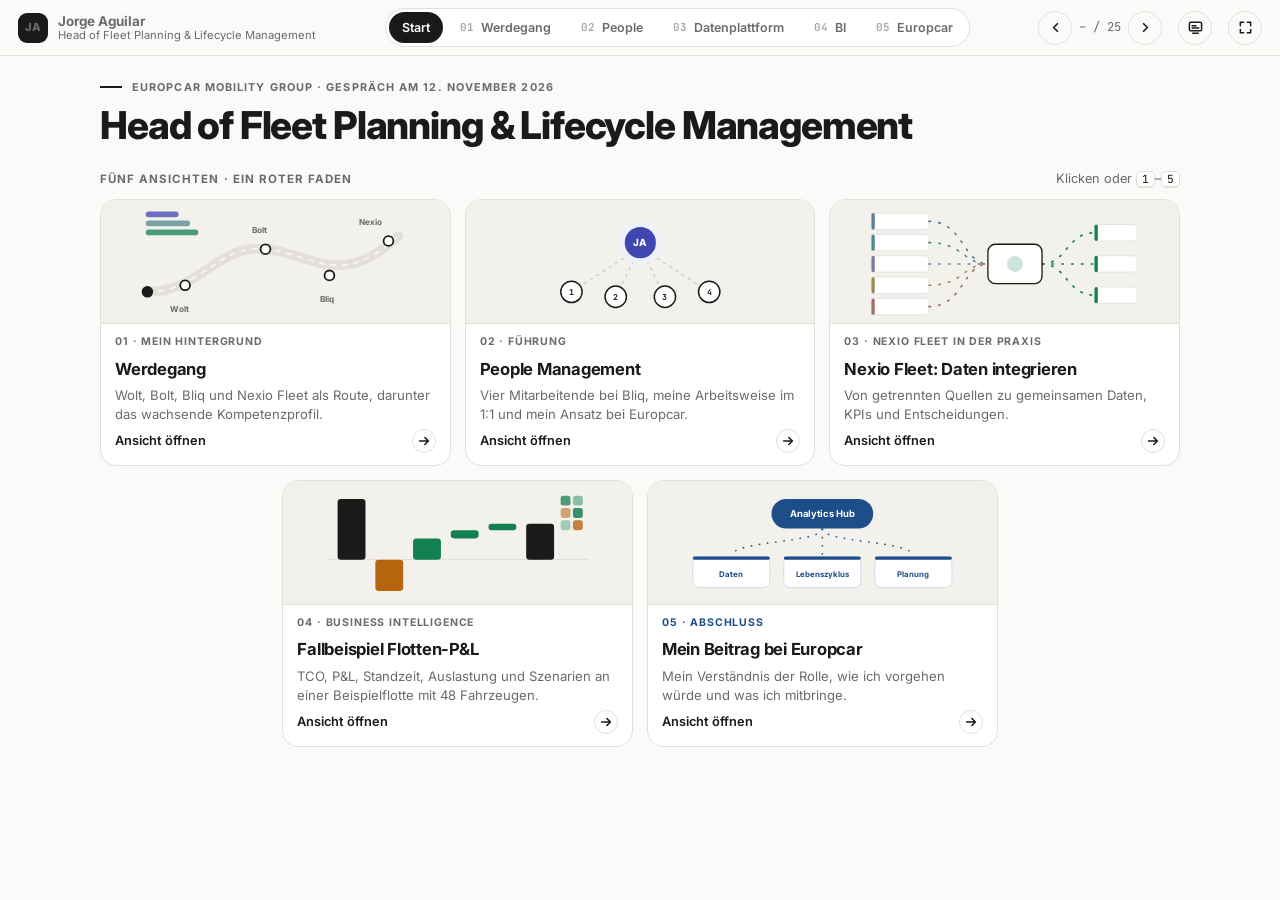
==== commit 8321360e: "Europcar step 1 (overall step 23): detail card replaced with Jorge's spoken text Co-Authored-By: Cla" ====
--- a/europcar-praesentation/index.html
+++ b/europcar-praesentation/index.html
@@ -227,7 +227,7 @@
 <div class="hint" id="hint"></div>
 
 <script>
-var SRC=[null,"<!DOCTYPE html>\n<html lang=\"de\" data-theme=\"light\">\n<head>\n<meta charset=\"utf-8\">\n<meta name=\"viewport\" content=\"width=device-width, initial-scale=1, viewport-fit=cover\">\n<title>Folie 3 · Werdegang<\/title>\n<link rel=\"preconnect\" href=\"https://fonts.googleapis.com\">\n<link rel=\"preconnect\" href=\"https://fonts.gstatic.com\" crossorigin>\n<link href=\"https://fonts.googleapis.com/css2?family=Inter:wght@400;500;600;700;800&family=JetBrains+Mono:wght@500;600;700&display=swap\" rel=\"stylesheet\">\n<style>\n:root{\n  --bg:#fbfaf8;--panel:#ffffff;--ink:#1a1a1a;--quiet:#6b6b6b;--line:#e3e0da;--soft:#f3f1ec;\n  --road:#e6e3dd;--road2:#1a1a1a;--flow:#13804f;--dim:#b9b5ad;\n  --m:#3f46b0;--p:#4f8a8c;--d:#13804f;--e:#b8650f;\n  --shadow:none;\n}\n*,*::before,*::after{box-sizing:border-box}\nbody{margin:0;background:var(--bg);color:var(--ink);font-family:Inter,-apple-system,BlinkMacSystemFont,sans-serif;font-size:15px;line-height:1.55;-webkit-font-smoothing:antialiased}\n.wrap{max-width:1160px;margin:0 auto;padding:16px 16px 16px}\n.bar{display:flex;flex-wrap:wrap;gap:4px;margin-bottom:-1px;padding:0 14px;align-items:flex-end;position:relative;z-index:1}\n.bar button{padding:8px 16px;font:inherit;font-size:.79rem;font-weight:600;background:var(--soft);color:var(--quiet);border:1px solid var(--line);border-radius:10px 10px 0 0;cursor:pointer;transition:background .2s,color .2s}\n.bar button:hover{color:var(--ink);background:#ece9e3}\n.bar button.on{background:var(--panel);color:var(--ink);border-bottom-color:var(--panel);padding-top:10px}\n.bar button .no{font-family:\"JetBrains Mono\",monospace;font-size:.7rem;opacity:.55;margin-right:6px}\n.bar .sp{flex:1}\n#stage{background:var(--bg)}\n.frame{background:var(--panel);border:1px solid var(--line);border-radius:14px;overflow:hidden}\n.caption{display:flex;gap:14px;align-items:flex-start;justify-content:space-between;padding:14px 18px 10px;border-bottom:1px solid var(--line)}\n.caption .ct{font-size:.66rem;font-weight:700;text-transform:uppercase;letter-spacing:.08em;color:var(--quiet)}\n.caption .ch{font-size:1.12rem;font-weight:700;margin:2px 0 0;letter-spacing:-.01em}\n.caption .nav{display:flex;gap:6px;align-items:center;flex:none}\n.scroll{overflow-x:auto;-webkit-overflow-scrolling:touch}\ncanvas{display:block;min-width:920px;width:100%;height:auto}\n#stage:fullscreen{padding:24px 30px;display:flex;flex-direction:column;justify-content:center}\n#stage:fullscreen .scroll{overflow:hidden}\n#stage:fullscreen canvas{min-width:0;width:auto;max-width:100%;max-height:calc(100vh - 150px);margin:0 auto}\n.detail{margin-top:16px;background:var(--panel);border:1px solid var(--line);border-radius:16px;box-shadow:var(--shadow);padding:22px 24px}\n.dhead{display:flex;justify-content:space-between;gap:20px;align-items:flex-start;flex-wrap:wrap}\n.kick{font-size:.64rem;font-weight:700;text-transform:uppercase;letter-spacing:.08em;color:var(--quiet)}\n.detail h3{margin:4px 0 2px;font-size:1.25rem;letter-spacing:-.015em}\n.meta{font-size:.84rem;color:var(--quiet)}\n.hero{display:flex;gap:22px;flex-wrap:wrap}\n.hero div{text-align:right}\n.hero b{display:block;font-family:\"JetBrains Mono\",monospace;font-size:1.45rem;font-weight:700;letter-spacing:-.02em;line-height:1.1;color:var(--flow)}\n.hero span{font-size:.72rem;color:var(--quiet)}\n.grid3{display:grid;grid-template-columns:1.25fr 1fr 1fr;gap:12px;margin-top:16px}\n@media (max-width:860px){.grid3{grid-template-columns:1fr !important}.hero div{text-align:left}}\n.cell{background:var(--soft);border-radius:12px;padding:12px 14px;font-size:.86rem}\n.cell .h{display:block;font-size:.62rem;font-weight:700;text-transform:uppercase;letter-spacing:.08em;color:var(--quiet);margin-bottom:6px}\n.cell ul{margin:0;padding-left:16px}.cell li{margin-bottom:3px}\n.cell.ev .h{color:var(--flow)}.cell.ec .h{color:var(--p)}\n.tri{display:grid;grid-template-columns:repeat(3,minmax(0,1fr));gap:12px;margin-top:16px}\n@media (max-width:760px){.tri{grid-template-columns:1fr}}\n.tri .cell b.t{display:block;font-size:.9rem;margin-bottom:6px}\n.chips{display:flex;flex-wrap:wrap;gap:6px;margin-top:14px}\n.chip{display:inline-flex;align-items:center;gap:7px;font-size:.76rem;font-weight:600;padding:5px 11px;border-radius:999px;border:1px solid var(--line);background:var(--panel);color:var(--ink);cursor:pointer;font-family:inherit}\n.chip:hover{border-color:var(--quiet)}\n.sw{width:9px;height:9px;border-radius:3px;display:inline-block}\n.tags{display:flex;flex-wrap:wrap;gap:5px;margin-top:4px}\n.tags span{font-size:.72rem;font-weight:600;padding:2px 8px;border-radius:6px;background:var(--panel);border:1px solid var(--line)}\n.fade{animation:fade .45s ease both}\n@keyframes fade{from{opacity:0;transform:translateY(5px)}to{opacity:1;transform:none}}\n@media (prefers-reduced-motion:reduce){.fade{animation:none}}\n.dhead{cursor:pointer;user-select:none;align-items:center}\n.dhead .dr{display:flex;align-items:center;gap:22px;flex-wrap:wrap}\n.tog{display:inline-flex;align-items:center;gap:6px;font-size:.76rem;font-weight:600;padding:6px 12px;border-radius:999px;border:1px solid var(--line);background:var(--panel);color:var(--ink);white-space:nowrap}\n.dhead:hover .tog{border-color:var(--quiet)}\n.tog svg{transition:transform .3s ease}\n.detail.open .tog svg{transform:rotate(180deg)}\n.dbody{display:grid;grid-template-rows:0fr;transition:grid-template-rows .35s ease}\n.detail.open .dbody{grid-template-rows:1fr}\n.dbody>div{overflow:hidden;min-height:0}\n.detail{padding:16px 22px}\n.detail h3{font-size:1.1rem}\n@media (prefers-reduced-motion:reduce){.dbody,.tog svg{transition:none}}\n/* ---- gemeinsame Bedienelemente (wie Folie 4) ---- */\n.caption .nav button{width:34px;height:34px;border-radius:999px;border:1px solid var(--line);background:transparent;color:var(--ink);font:inherit;font-size:1rem;cursor:pointer;display:inline-flex;align-items:center;justify-content:center;padding:0}\n.caption .nav button:hover{border-color:var(--ink)}\n.caption .nav button svg{width:15px;height:15px;display:block}\n.caption .nav .sep{width:1px;height:20px;background:var(--line);margin:0 6px;min-width:0}\n.caption .nav span#capN{font-family:\"JetBrains Mono\",monospace;font-size:.8rem;color:var(--quiet);min-width:38px;text-align:center}\n.drawer{position:fixed;left:50%;bottom:0;transform:translateX(-50%);width:min(1128px,calc(100vw - 32px));z-index:20;\n  background:var(--panel);border:1px solid var(--line);border-bottom:none;border-radius:14px 14px 0 0;box-shadow:0 -6px 24px rgba(0,0,0,.10)}\n.dh{width:100%;display:flex;align-items:center;gap:12px;padding:10px 18px;background:transparent;border:0;color:var(--ink);font:inherit;cursor:pointer;text-align:left;border-radius:14px 14px 0 0}\n.dh:hover .dchev{border-color:var(--ink)}\n.dh .dt{font-size:.62rem;font-weight:700;text-transform:uppercase;letter-spacing:.07em;color:var(--quiet);border:1px solid var(--line);border-radius:5px;padding:2px 7px;white-space:nowrap}\n.dh .dn{font-size:.86rem;font-weight:600;overflow:hidden;text-overflow:ellipsis;white-space:nowrap}\n.dh .dhero{display:flex;gap:16px;margin-left:auto;white-space:nowrap}\n.dh .dhero span{font-size:.7rem;color:var(--quiet)}\n.dh .dhero b{font-family:\"JetBrains Mono\",monospace;font-size:.86rem;color:var(--flow);margin-right:5px}\n.dh .dhint{font-size:.74rem;color:var(--quiet);white-space:nowrap}\n.dh .dhero:empty+.dhint{margin-left:auto}\n.dh .dchev{flex:none;width:28px;height:28px;border-radius:999px;border:1px solid var(--line);display:inline-flex;align-items:center;justify-content:center}\n.dh .dchev svg{width:14px;height:14px;transition:transform .2s}\n.drawer.open .dchev svg{transform:rotate(180deg)}\n#detail{display:none;padding:2px 18px 18px;max-height:46vh;overflow-y:auto;border-top:1px solid var(--line)}\n.drawer.open #detail{display:block;padding-top:14px}\n@media (max-width:760px){.dh .dhint,.dh .dhero{display:none}}\n.key{display:flex;flex-wrap:wrap;gap:14px;margin:12px 0 16px;font-size:.75rem;color:var(--quiet)}\n.key span{display:inline-flex;align-items:center;gap:6px}\n.key .sw{width:11px;height:11px;border-radius:3px;flex:none;display:inline-block}\n/* Detailbereich öffnet nach unten (im Seitenfluss statt fixiert) */\n.drawer{position:static;left:auto;bottom:auto;transform:none;width:auto;margin:14px 0 0;border:1px solid var(--line);border-radius:14px;box-shadow:none;z-index:auto}\n.dh{border-radius:14px}\n.drawer.open .dh{border-radius:14px 14px 0 0}\n#detail{max-height:none;overflow:visible}\n.dh .dchev svg{transform:rotate(180deg)}\n.drawer.open .dchev svg{transform:none}\n<\/style>\n<\/head>\n<body>\n<div class=\"wrap\">\n<div class=\"bar\" id=\"bar\"><\/div>\n<div id=\"stage\">\n  <div class=\"frame\">\n    <div class=\"caption\">\n      <div><div class=\"ct\" id=\"capT\"><\/div><div class=\"ch\" id=\"capH\"><\/div><\/div>\n      <div class=\"nav\"><button id=\"prev\" aria-label=\"Zurück\">&larr;<\/button><span id=\"capN\"><\/span><button id=\"next\" aria-label=\"Weiter\">&rarr;<\/button><i class=\"sep\" aria-hidden=\"true\"><\/i><button id=\"fsb\" aria-label=\"Vollbild\" title=\"Vollbild (F)\"><\/button><\/div>\n    <\/div>\n    <div class=\"scroll\"><canvas id=\"c\" aria-label=\"Werdegang als Route mit Stationen, Weiterbildung und wachsendem Kompetenzprofil\"><\/canvas><\/div>\n  <\/div>\n  <div class=\"key\">\n    <span><i class=\"sw\" style=\"background:var(--m)\"><\/i>Menschen<\/span>\n    <span><i class=\"sw\" style=\"background:var(--p)\"><\/i>Prozesse<\/span>\n    <span><i class=\"sw\" style=\"background:var(--d)\"><\/i>Daten<\/span>\n    <span><i class=\"sw\" style=\"background:var(--e)\"><\/i>Weiterbildung<\/span>\n  <\/div>\n  <div class=\"drawer\" id=\"drawer\">\n    <button class=\"dh\" id=\"dh\" aria-expanded=\"false\" aria-controls=\"detail\"><span class=\"dt\" id=\"dTag\">Details<\/span><span class=\"dn\" id=\"dName\"><\/span><span class=\"dhero\" id=\"dHero\"><\/span><span class=\"dhint\" id=\"dHint\">Details einblenden<\/span><span class=\"dchev\"><svg viewBox=\"0 0 16 16\" fill=\"none\" stroke=\"currentColor\" stroke-width=\"1.7\" stroke-linecap=\"round\" stroke-linejoin=\"round\"><path d=\"M4 10l4-4 4 4\"/><\/svg><\/span><\/button>\n    <div id=\"detail\" aria-live=\"polite\"><\/div>\n  <\/div>\n<\/div>\n<\/div>\n\n<script>\n(function(){\nvar W=1100,H=476,cv=document.getElementById('c'),ctx=cv.getContext('2d');\nvar dpr=Math.max(1,Math.min(2.5,window.devicePixelRatio||1));cv.width=W*dpr;cv.height=H*dpr;ctx.setTransform(dpr,0,0,dpr,0,0);\nvar C={};function readVars(){var cs=getComputedStyle(document.documentElement);['--ink','--quiet','--line','--panel','--bg','--soft','--dim','--road','--road2','--m','--p','--d','--e','--flow'].forEach(function(k){C[k]=cs.getPropertyValue(k).trim()})}\nreadVars();if(window.matchMedia)window.matchMedia('(prefers-color-scheme: dark)').addEventListener('change',readVars);\nfunction rgba(hex,a){var h=hex.replace('#','');if(h.length===3)h=h.replace(/./g,'$&$&');var n=parseInt(h,16);return'rgba('+(n>>16&255)+','+(n>>8&255)+','+(n&255)+','+a+')'}\nfunction dark(){return false}\n\n/* ---------- geometry ---------- */\nvar T0=2020.7,T1=2026.98,X0=150,X1=1010,NOW=2026.86;\nfunction X(t){return X0+(t-T0)/(T1-T0)*(X1-X0)}\nvar RY=150,EY=206,PY=262;\nvar LANES=[{k:'m',n:'Menschen',y:PY+22},{k:'p',n:'Prozesse',y:PY+76},{k:'d',n:'Daten',y:PY+130}],RH=42,U=142,BX=150;\n\n/* ---------- content (CV + portfolio, verified) ---------- */\nvar ST=[\n {id:'wolt',yrs:'2021 – 2023',co:'Wolt',sub:'Gear Ops · Prozesse & Inventar',chip:'Einkauf −30 %',t0:2021.08,t1:2023.08,\n  title:'Operations Associate (Service & Gear Operations)',when:'Feb 2021 – Feb 2023 · davor ab Okt 2020 Kurierpartner',where:'Berlin, bundesweit 6 Städte',\n  hero:[['−30 %','Beschaffungskosten Ausrüstung']],\n  did:['Operative Prozesse im Gear Warehouse eingeführt und gesteuert','Lagerbestände analysiert, Abläufe verbessert','Ausrüstung zurückgenommen, aufbereitet und wieder ausgegeben','Courier-Onboarding und -Offboarding in Berlin, kleines Team von Gear Associates koordiniert'],\n  ev:['Beschaffungskosten für Ausrüstung rund −30 % gegenüber dem Vorjahr','Rund 525 Kurierkontakte pro Woche in ein kategorisiertes Servicemodell überführt'],\n  ec:'Bestände, Rückläufe und Wiederverwendung steuern: dieselbe Logik wie bei Fahrzeugen über den Lebenszyklus.',\n  g:{m:1,p:1.5,d:.5},gl:{m:'Gear-Team koordiniert',p:'Lager- & Serviceprozesse',d:'Bestandsanalyse'},gs:{d:'Bestände'}},\n {id:'bolt',yrs:'2023 – 2024',co:'Bolt',sub:'Fleet Ops · Angebotssteuerung',chip:'Bedarfssteuerung',t0:2023.42,t1:2024.42,\n  title:'Operations Specialist',when:'Jun 2023 – Jun 2024',where:'München / Süddeutschland',\n  hero:[],\n  did:['Mit Flottenpartnern gearbeitet: Partnerschaften, Account Management, Operations','Fahreraktivierung: Funnel von der Registrierung bis zur ersten Fahrt gemessen','Angebot entsprechend der Nachfrage geplant'],\n  ev:['Aktivierung von ca. 25 % auf ca. 58 % bei über 1.000 Registrierungen in sechs Wochen','Stornoquote −18 % durch Maßnahmen mit Flottenpartnern'],\n  ec:'Angebot an die Nachfrage anpassen ist der Kern der Flottenplanung.',\n  g:{m:.5,p:.5,d:1},gl:{m:'Fahrer & Flottenpartner',p:'Onboarding-Funnel',d:'Funnel-Daten'},gs:{m:'Partner',p:'Funnel'}},\n {id:'bliq',yrs:'2024 – 2025',co:'Bliq',sub:'Supply Ops · Team & Budget',chip:'4 direkte Mitarbeitende',t0:2024.5,t1:2025.5,\n  title:'Supply Operations Manager',when:'Jul 2024 – Jul 2025',where:'Berlin',\n  hero:[['4','direkte Mitarbeitende']],\n  did:['Vier direkte Mitarbeitende: Aufgaben verteilt, KPIs verfolgt, 1:1s, Coaching, Mitwirkung an Leistungsbeurteilungen','Supply-Budgets, KPIs und Partnerprogramme gesteuert','Earnings-per-Hour-Modell mit SLAs für Flottenpartner'],\n  ev:['Partnerbindung von unter 50 % auf über 80 % nach Neugestaltung des Partnermodells','Funktionsübergreifender Pilot mit 3 Mio. € ARR in vier Monaten'],\n  ec:'Ein Team von fünf Spezialisten führen, Budgets und KPIs steuern.',\n  g:{m:1.5,p:.5,d:.5},gl:{m:'4 direkte Mitarbeitende',p:'SLAs & Partnerprogramme',d:'KPIs & Budgets'},gs:{p:'SLAs',d:'Budgets'}},\n {id:'nexio',yrs:'SEIT 2025',co:'Nexio Fleet',sub:'Strategy & Ops · Data Hub',chip:'Datenplattform',t0:2025.5,t1:NOW,\n  title:'Senior Strategy & Operations Manager',when:'seit Jul 2025',where:'Berlin & Brandenburg',\n  hero:[],\n  did:['Seit dem Start an einer zentralen Daten- und Analyseplattform beteiligt','Anforderungen, Prozesse und KPIs definiert, Funktionen priorisiert','Umsetzung und Tests gemeinsam mit dem Entwicklerteam'],\n  ev:['Im Einsatz bei 8 Flottenbetreibern mit über 800 Fahrern in Berlin und Brandenburg','Betreiber berichten rund 60–70 % weniger Verwaltungsaufwand je Compliance-Zyklus'],\n  ec:'Datenintegration, gemeinsame KPIs und BI für TCO und P&L: genau das braucht ein Analytics Hub.',\n  g:{m:.5,p:1,d:1.5},gl:{m:'Betreiber & Entwickler',p:'Anforderungen & Prozesse',d:'Datenplattform & BI'},gs:{m:'Betreiber',p:'Anforderungen'}}\n];\nvar KUR={id:'kurier',co:'Kurier',t0:2020.75,t1:2021.08,g:{m:.5,p:.5},gl:{m:'Frontline: Kuriere',p:'Abläufe von innen'},gs:{m:'Frontline',p:'Abläufe'}};\nvar EDU=[\n {id:'da',co:'Ironhack',lab:'Data Analytics',yr:'2023',when:'Mär – Jun 2023',t0:2023.17,t1:2023.42,title:'Diploma Data Analytics',where:'Ironhack Berlin · Vollzeit',\n  tags:['Python','MySQL','Tableau','Pandas','Statistik','Datenvisualisierung','Angewandtes ML'],\n  ec:'Analysen und Modelle selbst verstehen, prüfen und mit Analysten auf Augenhöhe priorisieren.',g:{d:1},gl:{d:'Data Analytics'}},\n {id:'devops',co:'Ironhack',lab:'DevOps & Cloud',yr:'2026',when:'Jan – Mär 2026',t0:2026.0,t1:2026.21,title:'Diploma DevOps & Cloud Computing',where:'Ironhack Berlin',\n  tags:['CI/CD','Terraform','Docker','Kubernetes','AWS','Azure','Monitoring','Cloud Governance'],\n  ec:'Mit IT und Data Engineering über Datenpipelines, Cloud-Infrastruktur und den Betrieb eines Analytics Hubs sprechen.',g:{d:.5,p:.45},gl:{d:'Cloud & DevOps',p:'CI/CD'},gs:{d:'Cloud',p:'CI/CD'}}\n];\nvar SEQ=[KUR,ST[0],EDU[0],ST[1],ST[2],ST[3],EDU[1]];\n\nvar STEPS=[\n {t:'Wolt',h:'Prozesse und Bestände steuern – Beschaffungskosten rund −30 %.',s:0},\n {t:'Bolt',h:'Flottenpartner, Fahreraktivierung, Angebot nach Nachfrage.',s:1},\n {t:'Bliq',h:'Mehr Verantwortung: Team, Budgets, KPIs, Partnerprogramme.',s:2},\n {t:'Nexio Fleet',h:'Eine zentrale Daten- und Analyseplattform mitentwickeln.',s:3},\n {t:'Roter Faden',h:'Heute: Menschen, Prozesse und Daten verbinden, um bessere Ergebnisse zu erreichen.'}\n];\nvar step=0,sel=null,HIT=[],pulse=0,carT=T0+.02,target=NOW,profT=T0+.02,ptarget=NOW,wheel=0,moving=false;\nvar reduce=window.matchMedia&&window.matchMedia('(prefers-reduced-motion: reduce)').matches;\nfunction prog(s){return Math.max(0,Math.min(1,(profT-s.t0)/(s.t1-s.t0)))}\nfunction update(dt){var d=target-carT;moving=Math.abs(d)>.002;if(!moving){carT=target}else{var v=Math.sign(d)*Math.max(.4,Math.abs(d)*1.5)*dt;if(Math.abs(v)>Math.abs(d))v=d;carT+=v;wheel+=v*44}var pd=ptarget-profT;if(Math.abs(pd)<=.002)profT=ptarget;else{var pv=Math.sign(pd)*Math.max(.4,Math.abs(pd)*1.5)*dt;if(Math.abs(pv)>Math.abs(pd))pv=pd;profT+=pv}pulse+=dt}\n\n/* ---------- drawing helpers ---------- */\nfunction rr(x,y,w,h,r){r=Math.max(0,Math.min(r,w/2,h/2));ctx.beginPath();ctx.moveTo(x+r,y);ctx.arcTo(x+w,y,x+w,y+h,r);ctx.arcTo(x+w,y+h,x,y+h,r);ctx.arcTo(x,y+h,x,y,r);ctx.arcTo(x,y,x+w,y,r);ctx.closePath()}\nfunction shadowOn(b){ctx.shadowColor=dark()?'rgba(0,0,0,.45)':'rgba(16,18,22,.10)';ctx.shadowBlur=b||14;ctx.shadowOffsetY=3}\nfunction shadowOff(){ctx.shadowColor='transparent';ctx.shadowBlur=0;ctx.shadowOffsetY=0}\nfunction activeS(){return STEPS[step].s!=null?STEPS[step].s:null}\nfunction car(x,y){ctx.save();ctx.translate(x,y);\n  var bounce=moving?Math.sin(pulse*28)*.5:0;\n  ctx.fillStyle=rgba(C['--ink'],.14);ctx.beginPath();ctx.ellipse(0,1.5,24,3.2,0,0,6.3);ctx.fill();\n  ctx.translate(0,bounce);\n  ctx.fillStyle=C['--ink'];ctx.beginPath();\n  ctx.moveTo(-24,-5);ctx.quadraticCurveTo(-25,-13,-19,-14);ctx.lineTo(-11,-15);ctx.quadraticCurveTo(-5,-24,4,-24);ctx.quadraticCurveTo(11,-24,15,-15);\n  ctx.lineTo(21,-13.5);ctx.quadraticCurveTo(25.5,-12,25,-6);ctx.lineTo(24,-4);ctx.lineTo(-23,-4);ctx.closePath();ctx.fill();\n  ctx.fillStyle=dark()?'rgba(20,22,26,.85)':'rgba(255,255,255,.88)';\n  ctx.beginPath();ctx.moveTo(-8,-15.5);ctx.quadraticCurveTo(-3.5,-22,2,-22);ctx.lineTo(2,-15.5);ctx.closePath();ctx.fill();\n  ctx.beginPath();ctx.moveTo(4.5,-15.5);ctx.lineTo(4.5,-22);ctx.quadraticCurveTo(9.5,-22,12.5,-15.5);ctx.closePath();ctx.fill();\n  ctx.fillStyle='#f5c451';rr(21.5,-12,3,2.4,1);ctx.fill();ctx.fillStyle='#d9534f';rr(-24.5,-12,2.4,2.4,1);ctx.fill();\n  [-14,14].forEach(function(wx){ctx.save();ctx.translate(wx,-4);ctx.fillStyle=C['--ink'];ctx.beginPath();ctx.arc(0,0,5.6,0,6.3);ctx.fill();\n    ctx.fillStyle=C['--dim'];ctx.beginPath();ctx.arc(0,0,2.8,0,6.3);ctx.fill();ctx.rotate(wheel);ctx.strokeStyle=C['--ink'];ctx.lineWidth=1.1;\n    ctx.beginPath();ctx.moveTo(-2.8,0);ctx.lineTo(2.8,0);ctx.moveTo(0,-2.8);ctx.lineTo(0,2.8);ctx.stroke();ctx.restore()});\n  ctx.restore()}\n\n/* ---------- main draw ---------- */\nfunction draw(){HIT=[];ctx.clearRect(0,0,W,H);var as=activeS(),fin=step===4,thr=sel&&sel.type==='thread'?sel.k:null,eduSel=sel&&sel.type==='edu'?sel.i:null;\n  /* road */\n  ctx.lineCap='round';\n  ctx.strokeStyle=C['--road'];ctx.lineWidth=20;ctx.beginPath();ctx.moveTo(X0-16,RY);ctx.lineTo(X1+12,RY);ctx.stroke();\n  var gx=Math.max(X0-16,X(carT));\n  if(gx>X0-15){var grad=ctx.createLinearGradient(X0-16,0,gx+1,0);grad.addColorStop(0,rgba(C['--road2'],.5));grad.addColorStop(1,rgba(C['--road2'],.9));\n    ctx.strokeStyle=grad;ctx.lineWidth=20;ctx.beginPath();ctx.moveTo(X0-16,RY);ctx.lineTo(gx,RY);ctx.stroke()}\n  ctx.lineCap='butt';ctx.strokeStyle=rgba(C['--panel'],.9);ctx.lineWidth=1.8;ctx.setLineDash([10,9]);ctx.beginPath();ctx.moveTo(X0-6,RY);ctx.lineTo(X1+4,RY);ctx.stroke();ctx.setLineDash([]);\n  /* year ticks */\n  for(var y=2021;y<=2026;y++){var xx=X(y);ctx.fillStyle=C['--dim'];ctx.fillRect(xx-.5,RY+13,1,6);\n    ctx.font='600 10.5px \"JetBrains Mono\", monospace';ctx.fillStyle=C['--quiet'];ctx.textAlign='center';ctx.fillText(y,xx,RY+32)}\n  ctx.font='800 10.5px Inter, sans-serif';ctx.fillStyle=C['--ink'];ctx.textAlign='center';ctx.fillText('HEUTE',X(NOW),RY+32);\n  /* kurier start */\n  var kx=X(KUR.t0);ctx.beginPath();ctx.arc(kx,RY,5,0,6.3);ctx.fillStyle=C['--panel'];ctx.fill();ctx.strokeStyle=C['--quiet'];ctx.lineWidth=1.6;ctx.stroke();\n  ctx.font='600 10px Inter, sans-serif';ctx.fillStyle=C['--quiet'];ctx.textAlign='left';ctx.textAlign='right';ctx.fillText('Start als',X0-26,RY-3);ctx.fillText('Kurierpartner',X0-26,RY+10);\n  /* weiterbildung lane */\n  ctx.font='700 10.5px Inter, sans-serif';ctx.fillStyle=C['--quiet'];ctx.textAlign='right';ctx.fillText('WEITERBILDUNG',X0-22,EY+4);\n  ctx.strokeStyle=C['--line'];ctx.lineWidth=1;ctx.setLineDash([2,4]);ctx.beginPath();ctx.moveTo(X0-14,EY);ctx.lineTo(X1+10,EY);ctx.stroke();ctx.setLineDash([]);\n  EDU.forEach(function(e,i){var x0=X(e.t0),x1=X(e.t1),on=carT>=e.t0,hi=eduSel===i;ctx.font='700 10.5px Inter, sans-serif';var lab=e.lab+' · '+e.yr,pw=ctx.measureText(lab).width+30;\n    var px=Math.min((x0+x1)/2-pw/2,X1+10-pw);\n    ctx.strokeStyle=rgba(C['--e'],on?.55:.25);ctx.lineWidth=1;ctx.setLineDash([2,2]);ctx.beginPath();ctx.moveTo(x0,RY+11);ctx.lineTo(x0,EY-12);ctx.stroke();ctx.setLineDash([]);\n    ctx.save();ctx.globalAlpha=on?1:.45;if(hi)shadowOn(10);rr(px,EY-11,pw,22,11);ctx.fillStyle=on?(dark()?'#3a2a1a':'#fdf3e7'):C['--panel'];ctx.fill();shadowOff();\n    ctx.lineWidth=hi?2:1.2;ctx.strokeStyle=C['--e'];ctx.stroke();\n    ctx.fillStyle=C['--e'];ctx.beginPath();ctx.arc(px+12,EY,3.2,0,6.3);ctx.fill();\n    ctx.fillStyle=C['--ink'];ctx.textAlign='left';ctx.fillText(lab,px+21,EY+4);ctx.restore();\n    HIT.push({type:'edu',i:i,x:px,y:EY-12,w:pw,h:24})});\n  /* station cards */\n  var BW=180,BY=10,BH=88,prev=-1e9;\n  ST.forEach(function(s){var cx=(X(s.t0)+X(s.t1))/2;s._bx=Math.max(cx-BW/2,prev+BW+10);prev=s._bx});\n  var over=ST[3]._bx+BW-(W-10);if(over>0)for(var q=3;q>=0;q--){ST[q]._bx-=over;if(q>0&&ST[q]._bx-ST[q-1]._bx>=BW+10)break}\n  ST.forEach(function(s,i){var bx=s._bx,sx=X(s.t0),on=as==null||as===i,hi=as===i,reached=carT>=s.t0-.005;\n    ctx.save();ctx.globalAlpha=on?1:.38;\n    ctx.strokeStyle=hi?C['--ink']:C['--dim'];ctx.lineWidth=1;ctx.setLineDash([2,3]);ctx.beginPath();ctx.moveTo(bx+BW/2,BY+BH);ctx.bezierCurveTo(bx+BW/2,BY+BH+18,sx,RY-34,sx,RY-12);ctx.stroke();ctx.setLineDash([]);\n    shadowOn(hi?18:10);rr(bx,BY,BW,BH,12);ctx.fillStyle=C['--panel'];ctx.fill();shadowOff();\n    ctx.lineWidth=hi?2:1;ctx.strokeStyle=hi?C['--ink']:C['--line'];ctx.stroke();\n    if(hi){ctx.fillStyle=C['--ink'];rr(bx,BY+14,3,BH-28,2);ctx.fill()}\n    ctx.textAlign='left';ctx.fillStyle=C['--quiet'];ctx.font='600 10.5px \"JetBrains Mono\", monospace';ctx.fillText('0'+(i+1)+'  ·  '+s.yrs,bx+14,BY+20);\n    ctx.fillStyle=C['--ink'];ctx.font='800 16px Inter, sans-serif';ctx.fillText(s.co,bx+14,BY+41);\n    ctx.font='500 10.5px Inter, sans-serif';ctx.fillStyle=C['--quiet'];ctx.fillText(s.sub,bx+14,BY+57);\n    ctx.font='700 10.5px Inter, sans-serif';var cw=ctx.measureText(s.chip).width+16;rr(bx+14,BY+64,cw,18,9);ctx.fillStyle=rgba(C['--flow'],dark()?.2:.11);ctx.fill();\n    ctx.fillStyle=C['--flow'];ctx.fillText(s.chip,bx+22,BY+77);ctx.restore();\n    ctx.beginPath();ctx.arc(sx,RY,hi?10:8,0,6.3);ctx.fillStyle=C['--panel'];ctx.fill();ctx.lineWidth=2.4;ctx.strokeStyle=reached?C['--ink']:C['--dim'];ctx.stroke();\n    if(reached){ctx.beginPath();ctx.arc(sx,RY,hi?4.5:3.5,0,6.3);ctx.fillStyle=C['--ink'];ctx.fill()}\n    if(hi){ctx.beginPath();ctx.arc(sx,RY,15+2.5*Math.sin(pulse*3),0,6.3);ctx.strokeStyle=rgba(C['--ink'],.18);ctx.lineWidth=3;ctx.stroke()}\n    HIT.push({type:'s',i:i,x:bx,y:BY,w:BW,h:BH});HIT.push({type:'s',i:i,x:sx-14,y:RY-14,w:28,h:28})});\n  car(X(carT),RY-1);\n  /* competence profile */\n  ctx.strokeStyle=C['--line'];ctx.lineWidth=1;ctx.beginPath();ctx.moveTo(20,PY-14);ctx.lineTo(W-20,PY-14);ctx.stroke();\n  ctx.font='700 10px Inter, sans-serif';ctx.fillStyle=C['--quiet'];ctx.textAlign='left';ctx.fillText('KOMPETENZPROFIL',BX,PY+8);\n  ctx.font='500 10px Inter, sans-serif';ctx.fillText('wächst mit jeder Station und Weiterbildung',BX+104,PY+8);\n  var ends={},maxW=5.25*U;\n  LANES.forEach(function(L){var k=L.k,col=C['--'+k],x=BX,dimRow=thr&&thr!==k;\n    ctx.save();ctx.globalAlpha=dimRow?.3:1;ctx.font='700 13px Inter, sans-serif';ctx.fillStyle=col;ctx.textAlign='right';ctx.fillText(L.n,BX-16,L.y+RH/2+5);ctx.restore();\n    HIT.push({type:'thread',k:k,x:14,y:L.y,w:BX-20,h:RH});\n    rr(BX,L.y,maxW,RH,9);ctx.fillStyle=C['--soft'];ctx.fill();\n    SEQ.forEach(function(s){var g=s.g&&s.g[k]||0;if(!g)return;var w=g*U*prog(s);if(w<6){x+=w;return}\n      var si=ST.indexOf(s),ei=EDU.indexOf(s),act=(as!=null&&si===as)||(eduSel!=null&&ei===eduSel),dim=dimRow||(as!=null&&si!==as)||(eduSel!=null&&ei!==eduSel);\n      var isEdu=ei>=0,fill=isEdu?C['--e']:col;\n      ctx.save();ctx.globalAlpha=dim?.32:1;rr(x+1.5,L.y+1,w-3,RH-2,8);\n      var gg=ctx.createLinearGradient(0,L.y,0,L.y+RH);gg.addColorStop(0,rgba(fill,act?(dark()?.42:.30):(dark()?.26:.16)));gg.addColorStop(1,rgba(fill,act?(dark()?.32:.22):(dark()?.18:.10)));\n      ctx.fillStyle=gg;ctx.fill();ctx.lineWidth=act?2:1;ctx.strokeStyle=rgba(fill,act?1:.75);ctx.stroke();\n      ctx.save();ctx.beginPath();ctx.rect(x+5,L.y,w-10,RH);ctx.clip();ctx.textAlign='left';\n      ctx.font='700 9.5px \"JetBrains Mono\", monospace';ctx.fillStyle=fill;ctx.fillText((s.co==='Nexio Fleet'&&g<1?'NEXIO':s.co.toUpperCase()),x+10,L.y+15);\n      ctx.font='600 11px Inter, sans-serif';ctx.fillStyle=C['--ink'];ctx.fillText((s.gs&&s.gs[k])||s.gl[k],x+10,L.y+31);ctx.restore();ctx.restore();\n      if(si>=0)HIT.push({type:'s',i:si,x:x,y:L.y,w:w,h:RH});if(ei>=0)HIT.push({type:'edu',i:ei,x:x,y:L.y,w:w,h:RH});\n      x+=w});\n    ends[k]=x});\n  /* roter faden */\n  var bx2=BX+maxW+28,top=LANES[0].y+RH/2,bot=LANES[2].y+RH/2,mid=(top+bot)/2,a=fin?1:(carT>=NOW-.005?.55:.3);\n  ctx.save();ctx.globalAlpha=a;\n  LANES.forEach(function(L){var ly=L.y+RH/2;ctx.strokeStyle=C['--'+L.k];ctx.lineWidth=fin?2.2:1.3;ctx.setLineDash(fin?[]:[3,4]);ctx.beginPath();ctx.moveTo(ends[L.k]+4,ly);ctx.lineTo(bx2,ly);ctx.stroke();ctx.setLineDash([])});\n  ctx.strokeStyle=C['--ink'];ctx.lineWidth=fin?2.6:1.6;ctx.beginPath();ctx.moveTo(bx2,top);ctx.lineTo(bx2,bot);ctx.moveTo(bx2,mid);ctx.lineTo(bx2+20,mid);ctx.stroke();\n  var r=fin?12+1.6*Math.sin(pulse*3):11;if(fin)shadowOn(12);ctx.beginPath();ctx.arc(bx2+33,mid,r,0,6.3);ctx.fillStyle=C['--panel'];ctx.fill();shadowOff();ctx.stroke();\n  ctx.beginPath();ctx.arc(bx2+33,mid,4.5,0,6.3);ctx.fillStyle=C['--ink'];ctx.fill();\n  ctx.font='800 12.5px Inter, sans-serif';ctx.textAlign='left';ctx.fillStyle=C['--ink'];ctx.fillText('ROTER FADEN',bx2+52,mid-6);\n  ctx.font='500 10.5px Inter, sans-serif';ctx.fillStyle=C['--quiet'];ctx.fillText('Menschen, Prozesse',bx2+52,mid+10);ctx.fillText('und Daten verbinden',bx2+52,mid+24);\n  ctx.restore();HIT.push({type:'end',x:bx2-6,y:top,w:180,h:bot-top});\n}\nfunction loop(ts){var dt=Math.min(.05,((ts||0)-(loop.l||0))/1000);loop.l=ts||0;update(dt);draw();requestAnimationFrame(loop)}\n\n/* ---------- detail panel ---------- */\nvar detail=document.getElementById('detail');\nfunction li(a){return'<ul>'+a.map(function(x){return'<li>'+x+'<\/li>'}).join('')+'<\/ul>'}\nvar THREAD={m:{n:'Menschen',ec:'Ein Team von fünf Spezialisten führen und mit Fleet Controlling, Fleet Director und Fachbereichen zusammenarbeiten.'},\n  p:{n:'Prozesse',ec:'Planungs-, Budget- und Forecast-Prozesse gemeinsam mit Fleet Controlling verbessern.'},\n  d:{n:'Daten',ec:'Analytics Hub: Daten verbinden, gemeinsame KPIs, TCO, Lebenszyklus und Szenarien.'}};\nfunction chips(){return'<div class=\"chips\">'+LANES.map(function(L){return'<button class=\"chip\" data-k=\"'+L.k+'\"><i class=\"sw\" style=\"background:var(--'+L.k+')\"><\/i>'+L.n+'<\/button>'}).join('')+EDU.map(function(e,i){return'<button class=\"chip\" data-e=\"'+i+'\"><i class=\"sw\" style=\"background:var(--e)\"><\/i>'+e.lab+' · '+e.yr+'<\/button>'}).join('')+'<\/div>'}\nfunction showDetail(){var tag,name,meta='',bd,hero=[],as=activeS();\n  if(sel&&sel.type==='thread'){var k=sel.k,T=THREAD[k],items=SEQ.filter(function(s){return s.g[k]}).map(function(s){return'<b>'+(s.lab||s.co)+':<\/b> '+s.gl[k]});\n    tag='Kompetenz';name=T.n;meta='Wie jede Station diesen Bereich geprägt hat';\n    bd='<div class=\"grid3\" style=\"grid-template-columns:1.4fr 1fr\"><div class=\"cell\"><span class=\"h\">Station für Station<\/span>'+li(items)+'<\/div><div class=\"cell ec\"><span class=\"h\">Bei Europcar<\/span>'+T.ec+'<\/div><\/div>'+chips()}\n  else if(sel&&sel.type==='edu'){var e=EDU[sel.i];\n    tag='Weiterbildung';name=e.title;meta=e.where+' · '+e.when;\n    bd='<div class=\"grid3\" style=\"grid-template-columns:1.4fr 1fr\"><div class=\"cell\"><span class=\"h\">Inhalte<\/span><div class=\"tags\">'+e.tags.map(function(t){return'<span>'+t+'<\/span>'}).join('')+'<\/div><\/div>'+\n      '<div class=\"cell ec\"><span class=\"h\">Relevanz für Europcar<\/span>'+e.ec+'<\/div><\/div>'+chips()}\n  else if(as!=null){var s=ST[as];\n    tag='Station 0'+(as+1);name=s.co+' · '+s.title;meta=s.when+' · '+s.where;hero=s.hero;\n    bd='<div class=\"grid3\"><div class=\"cell\"><span class=\"h\">Was ich gemacht habe<\/span>'+li(s.did)+'<\/div><div class=\"cell ev\"><span class=\"h\">Belege<\/span>'+li(s.ev)+'<\/div><div class=\"cell ec\"><span class=\"h\">Relevanz für Europcar<\/span>'+s.ec+'<\/div><\/div>'}\n  else if(step===4||(sel&&sel.type==='end')){\n    tag='Roter Faden';name='Menschen · Prozesse · Daten';meta='Bei Nexio kommen diese Erfahrungen zusammen: von operativen Anforderungen bis zur Entwicklung analytischer Lösungen.';\n    bd='<div class=\"tri\">'+['m','p','d'].map(function(k){return'<div class=\"cell\"><b class=\"t\" style=\"color:var(--'+k+')\">'+THREAD[k].n+'<\/b>'+li(SEQ.filter(function(s){return s.g[k]}).map(function(s){return s.gl[k]}))+'<p style=\"margin:10px 0 0;font-size:.8rem;color:var(--quiet)\"><b style=\"color:var(--ink)\">Europcar:<\/b> '+THREAD[k].ec+'<\/p><\/div>'}).join('')+'<\/div>'}\n  else{tag='Werdegang';name='Wolt → Bolt → Bliq → Nexio Fleet';meta='Von Operations zur datenbasierten Flottensteuerung · Weiterbildung in Data Analytics und DevOps';hero=[['4','Stationen'],['2','Weiterbildungen']];\n    bd='<p style=\"margin:0;font-size:.9rem;max-width:80ch\">Jede Station hat einen Bereich besonders gestärkt: Prozesse bei Wolt, Daten bei Bolt, Menschen bei Bliq. Bei Nexio Fleet kommen alle drei zusammen. Die Weiterbildungen in Data Analytics und DevOps vertiefen die technische Seite.<\/p>'+chips()}\n  document.getElementById('dTag').textContent=tag;document.getElementById('dName').textContent=name;\n  document.getElementById('dHero').innerHTML=hero.map(function(x){return'<span><b>'+x[0]+'<\/b>'+x[1]+'<\/span>'}).join('');\n  detail.innerHTML='<div class=\"fade\"><div class=\"meta\" style=\"margin-bottom:2px\">'+meta+'<\/div>'+bd+'<\/div>';\n  detail.querySelectorAll('[data-k]').forEach(function(b){b.onclick=function(){sel={type:'thread',k:b.dataset.k};showDetail()}});\n  detail.querySelectorAll('[data-e]').forEach(function(b){b.onclick=function(){sel={type:'edu',i:+b.dataset.e};showDetail()}})}\nvar drawer=document.getElementById('drawer'),dh=document.getElementById('dh');\nfunction setDrawer(o){if(o)setTimeout(function(){try{drawer.scrollIntoView({behavior:'smooth',block:'nearest'})}catch(e){}},40);drawer.classList.toggle('open',o);dh.setAttribute('aria-expanded',o);document.getElementById('dHint').textContent=o?'Ausblenden':'Details einblenden'}\ndh.onclick=function(){setDrawer(!drawer.classList.contains('open'))};\n/* ---------- UI ---------- */\nvar bar=document.getElementById('bar');\nfunction build(){bar.innerHTML='';STEPS.forEach(function(s,i){var b=document.createElement('button');b.innerHTML='<span class=\"no\">'+(i+1)+'<\/span>'+s.t;if(i===step)b.className='on';b.onclick=function(){setStep(i)};bar.appendChild(b)});\n}\nfunction caption(){document.getElementById('capT').textContent='Schritt '+(step+1)+' · '+STEPS[step].t;document.getElementById('capH').textContent=STEPS[step].h;\n  document.getElementById('capN').textContent=(step+1)+' / '+STEPS.length}\nwindow.__goto=function(i){if(typeof started!==\"undefined\"&&!started){window.__initStep=i;return}setStep(i)};\nfunction setStep(i,keep){step=Math.max(0,Math.min(STEPS.length-1,i));sel=null;\n  var s=STEPS[step].s;target=s==null?NOW:ST[s].t0+.15;ptarget=s!=null?ST[s].t1:NOW;if(step===0&&!keep)carT=profT=T0+.02;if(reduce){carT=target;profT=ptarget}\n  caption();build();showDetail()}\nfunction fs(){var st=document.getElementById('stage');if(!document.fullscreenElement&&st.requestFullscreen)st.requestFullscreen();else if(document.exitFullscreen)document.exitFullscreen()}\nvar IC={full:'<svg viewBox=\"0 0 16 16\" fill=\"none\" stroke=\"currentColor\" stroke-width=\"1.6\" stroke-linecap=\"round\" stroke-linejoin=\"round\"><path d=\"M2.5 6V2.5H6M10 2.5h3.5V6M13.5 10v3.5H10M6 13.5H2.5V10\"/><\/svg>',\n exit:'<svg viewBox=\"0 0 16 16\" fill=\"none\" stroke=\"currentColor\" stroke-width=\"1.6\" stroke-linecap=\"round\" stroke-linejoin=\"round\"><path d=\"M6 2.5V6H2.5M13.5 6H10V2.5M10 13.5V10h3.5M2.5 10H6v3.5\"/><\/svg>'};\nvar fsB=document.getElementById('fsb');function updIcons(){var f=!!document.fullscreenElement;fsB.innerHTML=f?IC.exit:IC.full;fsB.title=f?'Vollbild beenden (F)':'Vollbild (F)'}\nfsB.onclick=fs;document.addEventListener('fullscreenchange',updIcons);updIcons();\nfunction pos(e){var r=cv.getBoundingClientRect();return[(e.clientX-r.left)*W/r.width,(e.clientY-r.top)*H/r.height]}\nfunction hitAt(p){var hit=null;HIT.forEach(function(b){if(p[0]>=b.x&&p[0]<=b.x+b.w&&p[1]>=b.y&&p[1]<=b.y+b.h)hit=b});return hit}\ncv.addEventListener('click',function(e){var hit=hitAt(pos(e));\n  if(!hit){sel=null;showDetail();return}\n  if(hit.type==='s'){setStep(hit.i);return}\n  if(hit.type==='end'){setStep(4);return}\n  if(hit.type==='edu'){sel={type:'edu',i:hit.i};showDetail();return}\n  sel=(sel&&sel.k===hit.k)?null:{type:'thread',k:hit.k};showDetail()});\ncv.addEventListener('mousemove',function(e){cv.style.cursor=hitAt(pos(e))?'pointer':'default'});\ndocument.getElementById('prev').onclick=function(){setStep(step-1,true)};document.getElementById('next').onclick=function(){setStep(step+1)};\ndocument.addEventListener('keydown',function(e){if(e.key==='ArrowRight'||e.key===' '||e.key==='PageDown'){e.preventDefault();setStep(step+1)}\n  else if(e.key==='ArrowLeft'||e.key==='PageUp'){e.preventDefault();setStep(step-1,true)}\n  else if(e.key==='f'||e.key==='F')fs();else if(e.key==='Escape'){if(drawer.classList.contains('open'))setDrawer(false);else{sel=null;showDetail()}}\n  else if(e.key==='i'||e.key==='I')setDrawer(!drawer.classList.contains('open'))});\nvar started=false;function start(){started=true;setStep(window.__initStep||0);requestAnimationFrame(loop)}\nif(document.fonts&&document.fonts.ready)document.fonts.ready.then(start);else start();\n})();\n<\/script>\n<\/body>\n<\/html>\n","<!DOCTYPE html>\n<html lang=\"de\" data-theme=\"light\">\n<head>\n<meta charset=\"utf-8\">\n<meta name=\"viewport\" content=\"width=device-width, initial-scale=1, viewport-fit=cover\">\n<title>People Management<\/title>\n<link rel=\"preconnect\" href=\"https://fonts.googleapis.com\">\n<link rel=\"preconnect\" href=\"https://fonts.gstatic.com\" crossorigin>\n<link href=\"https://fonts.googleapis.com/css2?family=Inter:wght@400;500;600;700;800&family=JetBrains+Mono:wght@500;600;700&display=swap\" rel=\"stylesheet\">\n<style>\n:root{\n  --bg:#fbfaf8;--panel:#ffffff;--ink:#1a1a1a;--quiet:#6b6b6b;--line:#e3e0da;--soft:#f3f1ec;\n  --flow:#13804f;--leak:#b8650f;--gate:#3f46b0;--gate-bg:#eef0fb;--dim:#b9b5ad;--teal:#4f8a8c;--ec:#1d4e89;--ec-bg:#e8eff7;\n}\n*,*::before,*::after{box-sizing:border-box}\nbody{margin:0;background:var(--bg);color:var(--ink);font-family:Inter,-apple-system,BlinkMacSystemFont,sans-serif;font-size:15px;line-height:1.55;-webkit-font-smoothing:antialiased}\n.wrap{max-width:1160px;margin:0 auto;padding:16px 16px 16px}\n.bar{display:flex;flex-wrap:wrap;gap:4px;margin-bottom:-1px;padding:0 14px;align-items:flex-end;position:relative;z-index:1}\n.bar button{padding:8px 16px;font:inherit;font-size:.79rem;font-weight:600;background:#f3f1ec;color:var(--quiet);border:1px solid var(--line);border-radius:10px 10px 0 0;cursor:pointer;transition:background .2s,color .2s}\n.bar button:hover{color:var(--ink);background:#ece9e3}\n.bar button.on{background:var(--panel);color:var(--ink);border-bottom-color:var(--panel);padding-top:10px}\n.bar button .no{font-family:\"JetBrains Mono\",monospace;font-size:.72rem;opacity:.6;margin-right:5px}\n#stage{background:var(--bg)}\n.caption{display:flex;gap:14px;align-items:flex-start;justify-content:space-between;border:1px solid var(--line);border-bottom:none;border-radius:14px 14px 0 0;background:var(--panel);padding:14px 18px 10px}\n.caption .ct{font-size:.66rem;font-weight:700;text-transform:uppercase;letter-spacing:.07em;color:var(--quiet)}\n.caption .ch{font-size:1.12rem;font-weight:700;margin:2px 0 0;letter-spacing:-.01em}\n.caption .nav{display:flex;gap:6px;align-items:center;flex:none}\n.caption .nav button{width:34px;height:34px;border-radius:999px;border:1px solid var(--line);background:transparent;color:var(--ink);font:inherit;font-size:1rem;cursor:pointer;display:inline-flex;align-items:center;justify-content:center;padding:0}\n.caption .nav button:hover{border-color:var(--ink)}\n.caption .nav button svg{width:15px;height:15px;display:block}\n.caption .nav .sep{width:1px;height:20px;background:var(--line);margin:0 6px}\n.caption .nav span#capN{font-family:\"JetBrains Mono\",monospace;font-size:.8rem;color:var(--quiet);min-width:38px;text-align:center}\n.board{border:1px solid var(--line);border-radius:0 0 14px 14px;background:var(--panel);padding:22px 24px;min-height:500px;position:relative;overflow:hidden}\n#stage:fullscreen{padding:22px 28px;overflow:auto}\n.kick{font-size:.66rem;font-weight:700;text-transform:uppercase;letter-spacing:.08em;color:var(--quiet)}\n.lead{font-size:.95rem;color:var(--quiet);margin:4px 0 18px;max-width:72ch}\n.lead b{color:var(--ink)}\n.tag{display:inline-flex;align-items:center;gap:6px;font-size:.66rem;font-weight:700;text-transform:uppercase;letter-spacing:.06em;padding:3px 9px;border-radius:999px}\n.tag.ec{background:var(--ec-bg);color:var(--ec)}\n.tag.me{background:var(--gate-bg);color:var(--gate)}\n.fade{animation:fade .55s cubic-bezier(.2,.7,.2,1) both}\n@keyframes fade{from{opacity:0;transform:translateY(8px)}to{opacity:1;transform:none}}\n.pop{animation:pop .45s cubic-bezier(.2,.7,.2,1) both}\n@keyframes pop{from{opacity:0;transform:scale(.85)}to{opacity:1;transform:none}}\n@media (prefers-reduced-motion:reduce){.fade,.pop{animation:none}}\n.key{display:flex;flex-wrap:wrap;gap:14px;margin:12px 0 0;font-size:.75rem;color:var(--quiet)}\n.key span{display:inline-flex;align-items:center;gap:6px}\n.drawer{margin:14px 0 0;border:1px solid var(--line);border-radius:14px;background:var(--panel)}\n.dh{width:100%;display:flex;align-items:center;gap:12px;padding:10px 18px;background:transparent;border:0;color:var(--ink);font:inherit;cursor:pointer;text-align:left;border-radius:14px}\n.drawer.open .dh{border-radius:14px 14px 0 0}\n.dh:hover .dchev{border-color:var(--ink)}\n.dh .dt{font-size:.62rem;font-weight:700;text-transform:uppercase;letter-spacing:.07em;color:var(--quiet);border:1px solid var(--line);border-radius:5px;padding:2px 7px;white-space:nowrap}\n.dh .dn{font-size:.86rem;font-weight:600;overflow:hidden;text-overflow:ellipsis;white-space:nowrap}\n.dh .dhint{margin-left:auto;font-size:.74rem;color:var(--quiet);white-space:nowrap}\n.dh .dchev{flex:none;width:28px;height:28px;border-radius:999px;border:1px solid var(--line);display:inline-flex;align-items:center;justify-content:center}\n.dh .dchev svg{width:14px;height:14px;transition:transform .2s;transform:rotate(180deg)}\n.drawer.open .dchev svg{transform:none}\n#detail{display:none;padding:14px 18px 18px;border-top:1px solid var(--line);font-size:.88rem}\n.drawer.open #detail{display:block}\n#detail ul{margin:6px 0 0;padding-left:18px}#detail li{margin-bottom:3px}\n#detail .cols{display:grid;grid-template-columns:repeat(auto-fit,minmax(240px,1fr));gap:12px}\n#detail .cell{background:var(--soft);border-radius:12px;padding:12px 14px}\n#detail .cell b.h{display:block;font-size:.62rem;font-weight:700;text-transform:uppercase;letter-spacing:.08em;color:var(--quiet);margin-bottom:4px}\n@media (max-width:760px){.dh .dhint{display:none}.board{padding:18px 16px}}\n\n.pm{display:grid;grid-template-columns:minmax(0,1.05fr) minmax(0,1fr);gap:28px;align-items:center}\n@media (max-width:860px){.pm{grid-template-columns:1fr}}\n.org{position:relative;height:330px}\n.org svg{position:absolute;inset:0;width:100%;height:100%}\n.node{position:absolute;translate:-50% -50%;display:flex;flex-direction:column;align-items:center;gap:6px;text-align:center}\n.av{width:58px;height:58px;border-radius:50%;display:grid;place-items:center;font-weight:800;font-size:.9rem;border:2px solid var(--line);background:var(--panel)}\n.av.me{width:84px;height:84px;background:var(--gate);color:#fff;border-color:var(--gate);font-size:1.05rem;box-shadow:0 0 0 8px var(--gate-bg)}\n.node small{font-size:.72rem;color:var(--quiet);font-weight:600;line-height:1.25}\n.resp{display:flex;flex-direction:column;gap:9px}\n.resp .r{display:flex;align-items:center;gap:12px;padding:11px 14px;border:1px solid var(--line);border-radius:12px;background:var(--panel)}\n.resp .r i{flex:none;width:30px;height:30px;border-radius:9px;background:var(--gate-bg);color:var(--gate);display:grid;place-items:center;font-style:normal;font-family:\"JetBrains Mono\",monospace;font-weight:700;font-size:.78rem}\n.resp .r b{font-size:.92rem}\n.learn{margin-top:18px;display:flex;flex-wrap:wrap;gap:8px;align-items:center;font-size:.84rem;color:var(--quiet)}\n.learn span.p{font-weight:700;color:var(--ink);padding:6px 12px;border-radius:999px;background:var(--soft)}\n.oneone{display:grid;grid-template-columns:repeat(5,minmax(0,1fr));gap:8px;margin:6px 0 20px}\n@media (max-width:860px){.oneone{grid-template-columns:1fr 1fr}}\n.oneone div{border:1px solid var(--line);border-radius:12px;padding:12px;background:var(--panel);position:relative}\n.oneone div .n{font-family:\"JetBrains Mono\",monospace;font-size:.7rem;color:var(--gate);font-weight:700}\n.oneone div b{display:block;font-size:.88rem;margin:3px 0 4px}\n.oneone div q{font-size:.78rem;color:var(--quiet);quotes:\"„\" \"“\"}\n.modes{display:grid;grid-template-columns:repeat(4,minmax(0,1fr));gap:10px}\n@media (max-width:860px){.modes{grid-template-columns:1fr 1fr}}\n.mode{border-radius:12px;padding:14px;background:var(--soft)}\n.mode.def{background:var(--gate-bg);outline:1.5px solid var(--gate)}\n.mode b{display:block;font-size:.95rem}\n.mode span{font-size:.7rem;font-weight:700;color:var(--gate);text-transform:uppercase;letter-spacing:.06em}\n.mode q{display:block;margin-top:6px;font-size:.82rem;color:var(--quiet);quotes:\"„\" \"“\"}\n.principle{margin-top:18px;padding:12px 16px;border-left:3px solid var(--gate);background:var(--gate-bg);border-radius:0 12px 12px 0;font-size:.92rem}\n.road{display:grid;grid-template-columns:repeat(4,minmax(0,1fr));gap:12px;position:relative;margin:8px 0 22px}\n@media (max-width:860px){.road{grid-template-columns:1fr}}\n.ph{border:1px solid var(--line);border-radius:14px;padding:16px;background:var(--panel);position:relative}\n.ph .n{display:inline-grid;place-items:center;width:30px;height:30px;border-radius:50%;background:var(--gate);color:#fff;font-weight:800;font-size:.85rem;margin-bottom:8px}\n.ph b{display:block;font-size:.98rem;margin-bottom:4px}\n.ph p{margin:0;font-size:.82rem;color:var(--quiet)}\n.ph:not(:last-child)::after{content:\"\";position:absolute;right:-12px;top:30px;width:12px;height:2px;background:var(--gate)}\n@media (max-width:860px){.ph:not(:last-child)::after{display:none}}\n.goal{display:flex;gap:18px;align-items:center;padding:16px 18px;border-radius:14px;background:var(--soft);flex-wrap:wrap}\n.five{display:flex;gap:6px}\n.five i{width:34px;height:34px;border-radius:50%;background:var(--panel);border:2px solid var(--gate);display:block}\n.goal p{margin:0;flex:1;min-width:240px;font-size:.95rem}\n.goal p b{color:var(--gate)}\n<\/style>\n<\/head>\n<body>\n<div class=\"wrap\">\n<div class=\"bar\" id=\"bar\"><\/div>\n<div id=\"stage\">\n  <div class=\"caption\">\n    <div><div class=\"ct\" id=\"capT\"><\/div><div class=\"ch\" id=\"capH\"><\/div><\/div>\n    <div class=\"nav\"><button id=\"prev\" aria-label=\"Zurück\">&larr;<\/button><span id=\"capN\"><\/span><button id=\"next\" aria-label=\"Weiter\">&rarr;<\/button><i class=\"sep\" aria-hidden=\"true\"><\/i><button id=\"fsb\" aria-label=\"Vollbild\"><\/button><\/div>\n  <\/div>\n  <div class=\"board\" id=\"board\"><\/div>\n  <div class=\"drawer\" id=\"drawer\">\n    <button class=\"dh\" id=\"dh\" aria-expanded=\"false\" aria-controls=\"detail\"><span class=\"dt\" id=\"dTag\">Details<\/span><span class=\"dn\" id=\"dName\"><\/span><span class=\"dhint\" id=\"dHint\">Details einblenden<\/span><span class=\"dchev\"><svg viewBox=\"0 0 16 16\" fill=\"none\" stroke=\"currentColor\" stroke-width=\"1.7\" stroke-linecap=\"round\" stroke-linejoin=\"round\"><path d=\"M4 10l4-4 4 4\"/><\/svg><\/span><\/button>\n    <div id=\"detail\" aria-live=\"polite\"><\/div>\n  <\/div>\n<\/div>\n<\/div>\n<script>\nwindow.VIEW={steps:[\n {t:'Erfahrung bei Bliq',h:'Vier direkte Mitarbeitende: klare Ziele, KPIs und regelmäßiges Feedback.',\n  render:function(el){\n   var R=['Aufgaben und Projekte verteilt','KPIs verfolgt','Regelmäßige Einzelgespräche geführt','Coaching angeboten','Bei Leistungsbeurteilungen mitgewirkt'];\n   el.innerHTML='<div class=\"kick\">People Management · Bliq · Supply Operations · Jul 2024 – Jul 2025<\/div>'+\n   '<p class=\"lead\">Bei Bliq haben <b>vier Mitarbeitende direkt an mich berichtet<\/b>.<\/p>'+\n   '<div class=\"pm\"><div class=\"org\" id=\"org\"><svg viewBox=\"0 0 100 100\" preserveAspectRatio=\"none\" aria-hidden=\"true\"><g stroke=\"#cfcbe9\" stroke-width=\"2\" fill=\"none\" stroke-dasharray=\"4 5\" vector-effect=\"non-scaling-stroke\"><line x1=\"50\" y1=\"53\" x2=\"18\" y2=\"66\" vector-effect=\"non-scaling-stroke\"/><line x1=\"50\" y1=\"53\" x2=\"39\" y2=\"72\" vector-effect=\"non-scaling-stroke\"/><line x1=\"50\" y1=\"53\" x2=\"61\" y2=\"72\" vector-effect=\"non-scaling-stroke\"/><line x1=\"50\" y1=\"53\" x2=\"82\" y2=\"66\" vector-effect=\"non-scaling-stroke\"/><\/g><\/svg>'+\n   '<div class=\"node pop\" style=\"left:50%;top:32%\"><div class=\"av me\">JA<\/div><small>Supply Operations<br>Manager<\/small><\/div>'+\n   [['18%','76%'],['39%','82%'],['61%','82%'],['82%','76%']].map(function(p,i){return'<div class=\"node pop\" style=\"left:'+p[0]+';top:'+p[1]+';animation-delay:'+(.15+i*.1)+'s\"><div class=\"av\">'+(i+1)+'<\/div><small>Mitarbeitende<\/small><\/div>'}).join('')+\n   '<\/div><div><div class=\"resp\">'+R.map(function(r,i){return'<div class=\"r fade\" style=\"animation-delay:'+(.2+i*.12)+'s\"><i>0'+(i+1)+'<\/i><b>'+r+'<\/b><\/div>'}).join('')+'<\/div>'+\n   '<div class=\"learn fade\" style=\"animation-delay:.9s\">Gelernt: <span class=\"p\">Klare Ziele<\/span><span class=\"p\">Eigenverantwortung<\/span><span class=\"p\">Regelmäßiges Feedback<\/span><\/div><\/div><\/div>'},\n  detail:{tag:'Bliq',name:'Supply Operations Manager · Jul 2024 – Jul 2025',\n   html:'<div class=\"cols\"><div class=\"cell\"><b class=\"h\">Verantwortung<\/b><ul><li>Vier direkte Mitarbeitende<\/li><li>Aufgaben und Projekte verteilt, KPIs verfolgt<\/li><li>Regelmäßige Einzelgespräche und Coaching<\/li><li>Mitwirkung an Leistungsbeurteilungen<\/li><li>Außerdem: Supply-Budgets, KPIs und Partnerprogramme<\/li><\/ul><\/div><\/div>'}},\n {t:'Meine Arbeitsweise',h:'Ein 1:1 ist kein Status-Meeting: Ziel sind Urteilsvermögen und Eigenständigkeit.',\n  render:function(el){\n   var P=[['Ankommen','Wie geht es dir wirklich?'],['Deine Themen zuerst','Was beschäftigt dich diese Woche am meisten?'],['Meine Punkte','Feedback, Entscheidungen, Kontext'],['Nach vorne','Zusagen und Entwicklung'],['Abschluss','Was bringst du beim nächsten Mal mit?']];\n   var M=[['Orientierung','Ist klar, wie ein gutes Ergebnis aussieht?',0],['Unterstützung','Was steht dir im Weg?',1],['Verbindlichkeit','Wir hatten X bis Y vereinbart – wo stehen wir?',0],['Entwicklung','Welche Entscheidung möchtest du im nächsten Quartal selbst verantworten?',0]];\n   el.innerHTML='<div class=\"kick\">Meine Praxis · Einzelgespräche<\/div><p class=\"lead\">Aufbau eines 1:1 in fünf Teilen, wöchentlich 30 Minuten mit direkten Mitarbeitenden.<\/p>'+\n   '<div class=\"oneone\">'+P.map(function(p,i){return'<div class=\"fade\" style=\"animation-delay:'+(i*.08)+'s\"><span class=\"n\">0'+(i+1)+'<\/span><b>'+p[0]+'<\/b><q>'+p[1]+'<\/q><\/div>'}).join('')+'<\/div>'+\n   '<div class=\"kick\" style=\"margin-bottom:8px\">Vier Modi, je nach Person und Situation<\/div><div class=\"modes\">'+M.map(function(m,i){return'<div class=\"mode fade'+(m[2]?' def':'')+'\" style=\"animation-delay:'+(.4+i*.08)+'s\">'+(m[2]?'<span>Standard<\/span>':'<span>&nbsp;<\/span>')+'<b>'+m[0]+'<\/b><q>'+m[1]+'<\/q><\/div>'}).join('')+'<\/div>'+\n   '<div class=\"principle fade\" style=\"animation-delay:.8s\">„Ein 1:1 ist kein Status-Meeting – den Status sehe ich im Dashboard.“<\/div>'},\n  detail:{tag:'Meine Praxis',name:'Rhythmus und Regeln',\n   html:'<div class=\"cols\"><div class=\"cell\"><b class=\"h\">Rhythmus<\/b><ul><li>Wöchentlich 30 Min. mit direkten Mitarbeitenden<\/li><li>Alle zwei Wochen 45 Min. mit erfahrenen Mitarbeitenden<\/li><li>Monatlich 60 Min. für Entwicklung, getrennt vom operativen Gespräch<\/li><\/ul><\/div>'+\n   '<div class=\"cell\"><b class=\"h\">Regeln<\/b><ul><li>Keine Aufgabenkontrolle im 1:1 (dafür Stand-up oder asynchron)<\/li><li>Keine Überraschungen in Leistungsbeurteilungen<\/li><li>1:1s werden nicht abgesagt<\/li><li>Bei Problemen zuerst klären: Können, Wollen oder System?<\/li><\/ul><\/div>'+\n   '<div class=\"cell\"><b class=\"h\">Coaching<\/b>Verstehen → Fragen → Herausfordern → Vereinbaren → Überprüfen. Maßstab: Trifft die Person nach sechs Monaten mehr Entscheidungen selbst?<\/div><\/div>'}},\n {t:'Ansatz bei Europcar',h:'Auf vorhandenem Wissen aufbauen und ein selbstständiges Team entwickeln.',\n  render:function(el){\n   var S=[['Kennenlernen','Die fünf Spezialisten: ihre Kompetenzen, ihre Aufgaben und die Zusammenarbeit mit anderen Bereichen.'],['Standards stärken','Gemeinsame Standards für Daten, Definitionen und Abläufe.'],['Entwicklung','Coaching und Cross-Training, damit Wissen nicht an einer Person hängt.'],['Klare Verantwortung','Klare Verantwortlichkeiten je Thema und Bereich.']];\n   el.innerHTML='<div class=\"kick\">Mein Ansatz · Team von fünf Spezialisten<\/div><p class=\"lead\" style=\"max-width:none\">Bei Europcar würde ich <b>zuerst zuhören und verstehen<\/b>, dann gemeinsam Standards und Entwicklung stärken.<\/p>'+\n   '<div class=\"road\">'+S.map(function(s,i){return'<div class=\"ph fade\" style=\"animation-delay:'+(i*.14)+'s\"><span class=\"n\">'+(i+1)+'<\/span><b>'+s[0]+'<\/b><p>'+s[1]+'<\/p><\/div>'}).join('')+'<\/div>'+\n   '<div class=\"goal fade\" style=\"animation-delay:.65s\"><div class=\"five\" aria-hidden=\"true\"><i><\/i><i><\/i><i><\/i><i><\/i><i><\/i><\/div><p><b>Ziel:<\/b> ein selbstständiges, gut zusammenarbeitendes Team, das zuverlässige Analysen für wichtige Geschäftsentscheidungen liefert.<\/p><\/div>'},\n  detail:{tag:'Europcar',name:'Mein Ansatz für das Team von fünf Spezialisten',\n   html:'<p style=\"margin:0;max-width:85ch\">Bei Europcar würde ich zuerst die fünf Spezialisten kennenlernen: ihre Kompetenzen, ihre Aufgaben und die Zusammenarbeit mit anderen Bereichen. Danach würde ich gemeinsame Standards stärken, die Entwicklung durch Coaching und Cross-Training unterstützen und für klare Verantwortlichkeiten sorgen. Mein Ziel wäre es, auf dem vorhandenen Wissen aufzubauen und ein selbstständiges, gut zusammenarbeitendes Team zu entwickeln, das zuverlässige Analysen für wichtige Geschäftsentscheidungen liefert.<\/p>'}}\n]};\n<\/script>\n<script>\n/* Shared step engine for the simple views (People Management, Europcar).\n   Each page defines window.VIEW = {steps:[{t,h,render(el), detail:{tag,name,html}}]} before loading this file. */\n(function(){\nvar V=window.VIEW,step=0,bar=document.getElementById('bar'),board=document.getElementById('board');\nvar IC={full:'<svg viewBox=\"0 0 16 16\" fill=\"none\" stroke=\"currentColor\" stroke-width=\"1.6\" stroke-linecap=\"round\" stroke-linejoin=\"round\"><path d=\"M2.5 6V2.5H6M10 2.5h3.5V6M13.5 10v3.5H10M6 13.5H2.5V10\"/><\/svg>',\n exit:'<svg viewBox=\"0 0 16 16\" fill=\"none\" stroke=\"currentColor\" stroke-width=\"1.6\" stroke-linecap=\"round\" stroke-linejoin=\"round\"><path d=\"M6 2.5V6H2.5M13.5 6H10V2.5M10 13.5V10h3.5M2.5 10H6v3.5\"/><\/svg>'};\nvar fsB=document.getElementById('fsb');\nfunction updIcons(){var f=!!document.fullscreenElement;fsB.innerHTML=f?IC.exit:IC.full;fsB.title=f?'Vollbild beenden (F)':'Vollbild (F)'}\nfunction fs(){var st=document.getElementById('stage');if(!document.fullscreenElement&&st.requestFullscreen)st.requestFullscreen();else if(document.exitFullscreen)document.exitFullscreen()}\nfsB.onclick=fs;document.addEventListener('fullscreenchange',updIcons);updIcons();\nvar drawer=document.getElementById('drawer'),dh=document.getElementById('dh');\nfunction setDrawer(o){drawer.classList.toggle('open',o);dh.setAttribute('aria-expanded',o);document.getElementById('dHint').textContent=o?'Ausblenden':'Details einblenden';\n  if(o)setTimeout(function(){try{drawer.scrollIntoView({behavior:'smooth',block:'nearest'})}catch(e){}},40)}\ndh.onclick=function(){setDrawer(!drawer.classList.contains('open'))};\nfunction build(){bar.innerHTML='';V.steps.forEach(function(s,i){var b=document.createElement('button');b.innerHTML='<span class=\"no\">'+(i+1)+'<\/span>'+s.t;if(i===step)b.className='on';b.onclick=function(){setStep(i)};bar.appendChild(b)})}\nfunction setStep(i){step=Math.max(0,Math.min(V.steps.length-1,i));var s=V.steps[step];\n  document.getElementById('capT').textContent='Schritt '+(step+1)+' · '+s.t;document.getElementById('capH').textContent=s.h;\n  document.getElementById('capN').textContent=(step+1)+' / '+V.steps.length;\n  board.innerHTML='';s.render(board);\n  var d=s.detail||{};document.getElementById('dTag').textContent=d.tag||'Details';document.getElementById('dName').textContent=d.name||'';\n  document.getElementById('detail').innerHTML=d.html||'';build()}\nwindow.__goto=setStep;\ndocument.getElementById('prev').onclick=function(){setStep(step-1)};document.getElementById('next').onclick=function(){setStep(step+1)};\ndocument.addEventListener('keydown',function(e){if(e.key==='ArrowRight'||e.key===' '||e.key==='PageDown'){e.preventDefault();setStep(step+1)}\n  else if(e.key==='ArrowLeft'||e.key==='PageUp'){e.preventDefault();setStep(step-1)}\n  else if(e.key==='f'||e.key==='F')fs();else if(e.key==='Escape')setDrawer(false);else if(e.key==='i'||e.key==='I')setDrawer(!drawer.classList.contains('open'))});\nsetStep(0);\n})();\n<\/script>\n<\/body>\n<\/html>\n","<!DOCTYPE html>\n<html lang=\"de\" class=\"pnew\" data-theme=\"light\">\n<head>\n<meta charset=\"utf-8\">\n<meta name=\"viewport\" content=\"width=device-width, initial-scale=1, viewport-fit=cover\">\n<title>Folie 4 · Nexio Datenfluss<\/title>\n<link rel=\"preconnect\" href=\"https://fonts.googleapis.com\">\n<link rel=\"preconnect\" href=\"https://fonts.gstatic.com\" crossorigin>\n<link href=\"https://fonts.googleapis.com/css2?family=Inter:wght@400;500;600;700&family=JetBrains+Mono:wght@600;700&display=swap\" rel=\"stylesheet\">\n<style>\n:root{\n  --bg:#fbfaf8;--panel:#fff;--ink:#1a1a1a;--quiet:#6b6b6b;--line:#e3e0da;\n  --flow:#3a7d5d;--leak:#b45309;--gate:#8b2d6b;--gate-bg:#f7eaf2;--dim:#b9b5ad;\n  --s1:#2f6db5;--s2:#0f8a8a;--s3:#7656c9;--s4:#a87a10;--s5:#c2417a;\n  --ec:#1d4e89;--ec-bg:#e8eff7;\n}\n@media (prefers-color-scheme:dark){:root:not([data-theme=\"light\"]){\n  --bg:#161614;--panel:#1f1f1d;--ink:#f0eee9;--quiet:#a5a39d;--line:#33332f;\n  --flow:#6ab98c;--leak:#e0a060;--gate:#d98cc0;--gate-bg:#2b1c26;--dim:#4a4a45;\n  --s1:#7eb0e8;--s2:#5cc4c4;--s3:#a993ec;--s4:#d9b45a;--s5:#e88ab0;\n  --ec:#7eb0e8;--ec-bg:#1a2432;\n}}\n:root[data-theme=\"dark\"]{\n  --bg:#161614;--panel:#1f1f1d;--ink:#f0eee9;--quiet:#a5a39d;--line:#33332f;\n  --flow:#6ab98c;--leak:#e0a060;--gate:#d98cc0;--gate-bg:#2b1c26;--dim:#4a4a45;\n  --s1:#7eb0e8;--s2:#5cc4c4;--s3:#a993ec;--s4:#d9b45a;--s5:#e88ab0;\n  --ec:#7eb0e8;--ec-bg:#1a2432;\n}\n/* ---- Neue Palette: gedämpfte Quellen, klares Grün, Indigo für „Mein Beitrag“ ---- */\n:root.pnew{\n  --s1:#5d7899;--s2:#4f8a8c;--s3:#7f7aa8;--s4:#a08a5a;--s5:#a07068;\n  --flow:#13804f;--leak:#b8650f;--gate:#3f46b0;--gate-bg:#eef0fb;\n}\n@media (prefers-color-scheme:dark){:root.pnew:not([data-theme=\"light\"]){\n  --s1:#8ea4c2;--s2:#7fb0b2;--s3:#a9a4cc;--s4:#c4b083;--s5:#c49a92;\n  --flow:#46b884;--leak:#e09a4c;--gate:#959df0;--gate-bg:#1d2033;\n}}\n:root.pnew[data-theme=\"dark\"]{\n  --s1:#8ea4c2;--s2:#7fb0b2;--s3:#a9a4cc;--s4:#c4b083;--s5:#c49a92;\n  --flow:#46b884;--leak:#e09a4c;--gate:#959df0;--gate-bg:#1d2033;\n}\n*,*::before,*::after{box-sizing:border-box}\nbody{margin:0;background:var(--bg);color:var(--ink);\n  font-family:Inter,-apple-system,BlinkMacSystemFont,sans-serif;font-size:15px;line-height:1.55}\n.wrap{max-width:1160px;margin:0 auto;padding:16px 16px 16px}\n.tag{display:inline-block;font-size:.65rem;font-weight:700;text-transform:uppercase;\n  letter-spacing:.06em;padding:3px 8px;border-radius:5px;border:1px solid var(--line);\n  color:var(--quiet);margin-bottom:9px}\nh1{font-size:1.45rem;font-weight:700;margin:0 0 6px;letter-spacing:-.015em}\n.sub{color:var(--quiet);font-size:.9rem;margin:0 0 16px;max-width:72ch}\n.bar{display:flex;flex-wrap:wrap;gap:4px;margin-bottom:-1px;padding:0 14px;align-items:flex-end;position:relative;z-index:1}\n.bar button{padding:8px 16px;font:inherit;font-size:.79rem;font-weight:600;background:#f3f1ec;color:var(--quiet);border:1px solid var(--line);border-radius:10px 10px 0 0;cursor:pointer;transition:background .2s,color .2s}\n.bar button:hover{color:var(--ink);background:#ece9e3}\n.bar button.on{background:var(--panel);color:var(--ink);border-bottom-color:var(--panel);padding-top:10px}\n.bar button .no{font-family:\"JetBrains Mono\",monospace;font-size:.72rem;opacity:.6;margin-right:5px}\n.bar .sp{flex:1}\n#stage{background:var(--bg)}\n.caption{display:flex;gap:14px;align-items:flex-start;justify-content:space-between;\n  border:1px solid var(--line);border-bottom:none;border-radius:14px 14px 0 0;background:var(--panel);\n  padding:14px 18px 10px}\n.caption .ct{font-size:.66rem;font-weight:700;text-transform:uppercase;letter-spacing:.07em;color:var(--quiet)}\n.caption .ch{font-size:1.12rem;font-weight:700;margin:2px 0 0;letter-spacing:-.01em}\n.caption .nav{display:flex;gap:6px;align-items:center;flex:none}\n.caption .nav button{width:34px;height:34px;border-radius:999px;border:1px solid var(--line);background:transparent;\n  color:var(--ink);font:inherit;font-size:1rem;cursor:pointer;display:inline-flex;align-items:center;justify-content:center;padding:0}\n.caption .nav button:hover{border-color:var(--ink)}\n.caption .nav button svg{width:15px;height:15px;display:block}\n.caption .nav .seg{display:inline-flex;border:1px solid var(--line);border-radius:999px;padding:2px;gap:2px}\n.caption .nav .seg button{width:auto;height:28px;padding:0 11px;border:none;font-size:.76rem;font-weight:600;color:var(--quiet)}\n.caption .nav .seg button:hover{color:var(--ink)}\n.caption .nav .seg button.on{background:var(--ink);color:var(--bg)}\n.caption .nav .seg button.on.ec{background:var(--ec);color:var(--panel)}\n@media (max-width:720px){.caption{flex-wrap:wrap}.caption .nav{flex-wrap:wrap}}\n.caption .nav .sep{width:1px;height:20px;background:var(--line);margin:0 6px;min-width:0}\n.caption .nav span#capN{font-family:\"JetBrains Mono\",monospace;font-size:.8rem;color:var(--quiet);min-width:38px;text-align:center}\n.scroll{overflow-x:auto;-webkit-overflow-scrolling:touch;border:1px solid var(--line);\n  border-radius:0 0 14px 14px;background:var(--panel)}\ncanvas{display:block;min-width:900px;width:100%;height:auto;cursor:default}\n#stage:fullscreen{padding:22px 28px;display:flex;flex-direction:column;justify-content:center}\n#stage:fullscreen .scroll{overflow:hidden}\n#stage:fullscreen canvas{min-width:0;width:auto;max-width:100%;max-height:calc(100vh - 170px);margin:0 auto}\n#stage:fullscreen .key{justify-content:center}\n.drawer{position:fixed;left:50%;bottom:0;transform:translateX(-50%);width:min(1128px,calc(100vw - 32px));z-index:20;\n  background:var(--panel);border:1px solid var(--line);border-bottom:none;border-radius:14px 14px 0 0;box-shadow:0 -6px 24px rgba(0,0,0,.10)}\n.dh{width:100%;display:flex;align-items:center;gap:12px;padding:10px 18px;background:transparent;border:0;color:var(--ink);\n  font:inherit;cursor:pointer;text-align:left;border-radius:14px 14px 0 0}\n.dh:hover .dchev{border-color:var(--ink)}\n.dh .dt{font-size:.62rem;font-weight:700;text-transform:uppercase;letter-spacing:.07em;color:var(--quiet);\n  border:1px solid var(--line);border-radius:5px;padding:2px 7px;white-space:nowrap}\n.dh .dn{font-size:.86rem;font-weight:600;overflow:hidden;text-overflow:ellipsis;white-space:nowrap}\n.dh .dhint{margin-left:auto;font-size:.74rem;color:var(--quiet);white-space:nowrap}\n.dh .dchev{flex:none;width:28px;height:28px;border-radius:999px;border:1px solid var(--line);display:inline-flex;align-items:center;justify-content:center}\n.dh .dchev svg{width:14px;height:14px;transition:transform .2s}\n.drawer.open .dchev svg{transform:rotate(180deg)}\n#detail{display:none;padding:2px 18px 18px;max-height:42vh;overflow-y:auto;border-top:1px solid var(--line)}\n.drawer.open #detail{display:block;padding-top:14px}\n#detail>.tag,#detail>h3{display:none}\n#detail>p,#detail dl,#detail .check,#detail .ex{max-width:80ch}\n@media (max-width:600px){.dh .dhint{display:none}}\n.card{background:var(--panel);border:1px solid var(--line);border-radius:14px;padding:18px}\n.card h3{margin:0 0 5px;font-size:1.05rem}\n.card>p{margin:0 0 10px;font-size:.87rem;color:var(--quiet)}\ndl{margin:10px 0 0;display:grid;grid-template-columns:auto 1fr;gap:6px 14px;font-size:.85rem}\ndt{color:var(--quiet);font-weight:500;white-space:nowrap}\ndd{margin:0}\n.chip{display:inline-block;font-size:.72rem;font-weight:600;padding:2px 8px;border-radius:999px;\n  border:1px solid var(--line);margin:0 4px 4px 0;cursor:pointer;background:transparent;color:var(--ink);font-family:inherit}\n.chip:hover{border-color:var(--ink)}\n.check{margin-top:12px;padding:10px 12px;border-radius:10px;border-left:3px solid var(--leak);background:var(--bg);font-size:.84rem}\n.check b{color:var(--leak);font-size:.66rem;text-transform:uppercase;letter-spacing:.06em;display:block;margin-bottom:2px}\n.ex{margin-top:10px;padding:10px 12px;border-radius:10px;border-left:3px solid var(--flow);background:var(--bg);font-size:.84rem}\n.ex b{color:var(--flow);font-size:.66rem;text-transform:uppercase;letter-spacing:.06em;display:block;margin-bottom:2px}\nol.cues{margin:0;padding:0;list-style:none;counter-reset:c}\nol.cues li{counter-increment:c;padding:8px 10px 8px 38px;position:relative;border-radius:9px;cursor:pointer;\n  font-size:.84rem;border:1px solid transparent}\nol.cues li::before{content:counter(c,decimal-leading-zero);position:absolute;left:10px;top:9px;\n  font-family:\"JetBrains Mono\",monospace;font-size:.72rem;color:var(--quiet)}\nol.cues li b{display:block;font-size:.8rem}\nol.cues li span{color:var(--quiet)}\nol.cues li:hover{background:var(--bg)}\nol.cues li.on{border-color:var(--ink);background:var(--bg)}\nol.cues li.on span{color:var(--ink)}\n.key{display:flex;flex-wrap:wrap;gap:14px;margin:12px 0 16px;font-size:.75rem;color:var(--quiet)}\n.key span{display:inline-flex;align-items:center;gap:6px}\n.sw{width:11px;height:11px;border-radius:3px;flex:none;display:inline-block}\nkbd{font-family:\"JetBrains Mono\",monospace;font-size:.7rem;border:1px solid var(--line);border-radius:4px;padding:0 4px}\n@media (max-width:600px){h1{font-size:1.2rem}.caption .ch{font-size:1rem}}\n/* Detailbereich öffnet nach unten (im Seitenfluss statt fixiert) */\n.drawer{position:static;left:auto;bottom:auto;transform:none;width:auto;margin:14px 0 0;border:1px solid var(--line);border-radius:14px;box-shadow:none;z-index:auto}\n.dh{border-radius:14px}\n.drawer.open .dh{border-radius:14px 14px 0 0}\n#detail{max-height:none;overflow:visible}\n.dh .dchev svg{transform:rotate(180deg)}\n.drawer.open .dchev svg{transform:none}\n.ecnote{display:none;align-items:center;gap:7px;font-size:.74rem;font-weight:700;color:var(--ec,#1d4e89);background:#e8eff7;border:1px dashed #9db4d3;padding:4px 11px;border-radius:999px}\nbody.ecmode .ecnote{display:inline-flex}\n<\/style>\n<\/head>\n<body>\n<div class=\"wrap\">\n\n<div class=\"bar\" id=\"bar\"><\/div>\n\n<div id=\"stage\">\n  <div class=\"caption\">\n    <div><div class=\"ct\" id=\"capT\"><\/div><div class=\"ch\" id=\"capH\"><\/div><\/div>\n    <div class=\"nav\"><div class=\"seg\" role=\"group\" aria-label=\"Ansicht\" title=\"Ansicht wechseln (E)\"><button id=\"mNx\" aria-pressed=\"true\">Nexio<\/button><button id=\"mEc\" class=\"ec\" aria-pressed=\"false\">Europcar<\/button><\/div><i class=\"sep\" aria-hidden=\"true\"><\/i><button id=\"prev\" aria-label=\"Zurück\">&larr;<\/button><span id=\"capN\"><\/span><button id=\"next\" aria-label=\"Weiter\">&rarr;<\/button><i class=\"sep\" aria-hidden=\"true\"><\/i><button id=\"play\" aria-label=\"Animation pausieren\" title=\"Pause (P)\"><\/button><button id=\"fsb\" aria-label=\"Vollbild\" title=\"Vollbild (F)\"><\/button><\/div>\n  <\/div>\n  <div class=\"scroll\"><canvas id=\"c\" width=\"1100\" height=\"528\" aria-label=\"Animierter Datenfluss von den Datenquellen über Integration, Prüfung und KPIs zu Entscheidungen\"><\/canvas><\/div>\n  <div class=\"key\">\n  <span class=\"ecnote\"><svg width=\"13\" height=\"13\" viewBox=\"0 0 16 16\" fill=\"none\" stroke=\"currentColor\" stroke-width=\"1.6\"><circle cx=\"8\" cy=\"8\" r=\"6.2\"/><path d=\"M8 7v4M8 5h0\"/><\/svg>Konzeptmodell – keine Kenntnis interner Europcar-Systeme<\/span>\n  <span><i class=\"sw\" style=\"background:var(--s1)\"><\/i><i class=\"sw\" style=\"background:var(--s2)\"><\/i><i class=\"sw\" style=\"background:var(--s3)\"><\/i><i class=\"sw\" style=\"background:var(--s4)\"><\/i><i class=\"sw\" style=\"background:var(--s5)\"><\/i>Rohdaten je Quelle<\/span>\n  <span><i class=\"sw\" style=\"background:var(--flow)\"><\/i>Geprüft &amp; verknüpft<\/span>\n  <span><i class=\"sw\" style=\"background:var(--leak)\"><\/i>Markierter Prüffall<\/span>\n  <span><i class=\"sw\" style=\"background:var(--gate)\"><\/i>Mein Beitrag<\/span>\n<\/div>\n  <div class=\"drawer\" id=\"drawer\">\n    <button class=\"dh\" id=\"dh\" aria-expanded=\"false\" aria-controls=\"detail\"><span class=\"dt\" id=\"dTag\">Details<\/span><span class=\"dn\" id=\"dName\"><\/span><span class=\"dhint\" id=\"dHint\">Details einblenden<\/span><span class=\"dchev\"><svg viewBox=\"0 0 16 16\" fill=\"none\" stroke=\"currentColor\" stroke-width=\"1.7\" stroke-linecap=\"round\" stroke-linejoin=\"round\"><path d=\"M4 10l4-4 4 4\"/><\/svg><\/span><\/button>\n    <div id=\"detail\" aria-live=\"polite\"><\/div>\n  <\/div>\n<\/div>\n\n<\/div>\n\n<script>\n(function(){\nvar W=1100,H=528,OY=-46;\nvar cv=document.getElementById('c'),ctx=cv.getContext('2d');\nvar dpr=Math.max(1,Math.min(2,window.devicePixelRatio||1));\ncv.width=W*dpr;cv.height=H*dpr;ctx.setTransform(dpr,0,0,dpr,0,0);\nvar C={};\nfunction readVars(){var cs=getComputedStyle(document.documentElement);\n  ['--ink','--quiet','--line','--flow','--leak','--gate','--gate-bg','--panel','--dim','--bg','--s1','--s2','--s3','--s4','--s5','--ec']\n  .forEach(function(k){C[k]=cs.getPropertyValue(k).trim()})}\nreadVars();\nif(window.matchMedia)window.matchMedia('(prefers-color-scheme: dark)').addEventListener('change',readVars);\n\n/* ---------- content ---------- */\nvar STEPS=[\n {t:'Überblick',h:'Eine Plattform, die Informationen aus verschiedenen Quellen zusammenführt.',\n  hEc:'Ein Analytics Hub, der die Daten aller Flottenbereiche zusammenführt.',\n  cue:'Bei Nexio Fleet entwickeln wir eine Plattform, die Informationen aus verschiedenen Quellen zusammenführt.'},\n {t:'Die Herausforderung',h:'Wichtige Daten liegen in unterschiedlichen Systemen.',\n  hEc:'Flottendaten liegen verteilt auf Einkauf, Werkstatt, Schäden, Verkauf und Stationen.',\n  cue:'Eine zentrale Herausforderung ist, dass wichtige Daten oft in unterschiedlichen Systemen liegen.'},\n {t:'Datenquellen',h:'Fahrzeuge, Plattformen, Fahrer, Finanzen und Compliance – über API, Import und App.',\n  hEc:'Einkauf, Instandhaltung, Schadenmanagement, Remarketing und Operations – aus den bestehenden Systemen.',\n  cue:'Fahrzeugdaten, Telematik und Wartung · Uber und Bolt: Fahrten, Umsatz, Auslastung · Fahrer, Finanzen, Compliance.'},\n {t:'Strukturieren & prüfen',h:'Normalisieren, prüfen, verknüpfen – auffällige Datensätze werden markiert.',\n  hEc:'Gemeinsam definieren, prüfen, verknüpfen – über das Fahrzeug von der Bestellung bis zum Verkauf.',\n  cue:'Unser Ziel ist es, diese Daten zu strukturieren, ihre Qualität zu prüfen …'},\n {t:'Gemeinsame Kennzahlen',h:'Eine Datenbasis, gleiche Definitionen, gemeinsame KPIs.',\n  hEc:'Ein Fahrzeug, eine Historie – gleiche Definitionen und KPIs für alle Bereiche.',\n  cue:'… und gemeinsame Kennzahlen zu entwickeln.'},\n {t:'Mein Beitrag',h:'Von den Bedürfnissen der Flottenbetreiber bis zu Umsetzung und Tests.',\n  hEc:'Von den Fragen der Fachbereiche bis zur Umsetzung mit Team und IT.',\n  cue:'Ich definiere Anforderungen, Prozesse und KPIs, priorisiere Funktionen und arbeite mit dem Entwicklerteam an Umsetzung und Tests.'},\n {t:'Entscheidungen',h:'Verfügbarkeit, Auslastung, Kosten und Risiken.',\n  hEc:'Bedarf, TCO und Haltedauer, Restwerte, Budget und Forecast.',\n  cue:'So entstehen Lösungen, die Entscheidungen über Verfügbarkeit, Auslastung, Kosten und Risiken unterstützen.'}\n];\n\nvar MODES={\n nexio:{\n  src:[\n   {n:'Plattformen',s:'Fahrten · Umsatz',body:'Daten von Plattformen wie Uber und Bolt: Fahrten, Umsatz und Auslastung.',chk:'Fahrt ohne eindeutige Zuordnung zu Fahrer oder Fahrzeug.'},\n   {n:'Fahrzeuge',s:'Telematik · Wartung',body:'Fahrzeugdaten, Telematik und Wartungsinformationen.',chk:'Kilometerstand aus der Telematik passt nicht zur Werkstattrechnung.'},\n   {n:'Operations',s:'Fahrer · Schichten',body:'Fahrer, Schichten und die Zuordnung von Fahrer zu Fahrzeug.',chk:'Überlappende Schichten oder eine Schicht ohne Fahrzeug.'},\n   {n:'Finanzen',s:'Kosten · Billing',body:'Kosten und Abrechnung (Billing).',chk:'Kostenposition ohne Bezug zu Fahrzeug oder Kostenstelle.'},\n   {n:'Compliance',s:'Zeiten · Regeln',body:'Arbeitszeiten und Regeln, die der Betrieb einhalten muss.',chk:'Arbeitszeit über der zulässigen Grenze.'}\n  ],\n  head:['DATENQUELLEN','NEXIO FLEET','ANALYTIK & KPIs','ENTSCHEIDUNGEN'],\n  int:{n:'Datenintegration',s:'API · Datenimport · App',body:'Daten kommen über API, Datenimport und App in die Plattform: ein Ort statt vieler getrennter Systeme.'},\n  str:{n:'Strukturieren',s:'Normalisieren · Prüfen · Verknüpfen',body:'Normalisieren: gleiche Formate und Definitionen. Prüfen: Plausibilitätsregeln. Verknüpfen: Fahrt, Fahrer, Fahrzeug und Kosten gehören zusammen. Auffällige Datensätze werden markiert, nicht stillschweigend übernommen.'},\n  base:{n:'Gemeinsame Datenbasis',body:'Eine Datenbasis mit gemeinsamen Definitionen: Alle sprechen über dieselbe Zahl.'},\n  kpi:[\n   {n:'Operative KPIs',s:'Verfügbarkeit · Nutzung',body:'Wie viele Fahrzeuge sind einsatzbereit, und wie intensiv werden sie genutzt?',ex:'Verfügbarkeit = einsatzbereite Fahrzeugtage ÷ Fahrzeugtage gesamt'},\n   {n:'Wirtschaftliche KPIs',s:'Umsatz · Kosten · Auslastung',body:'Was verdient ein Fahrzeug, was kostet es, und wie gut ist es ausgelastet?',ex:'Ergebnis je Fahrzeug und Monat = Umsatz − variable Kosten − fixe Kosten'},\n   {n:'Datenqualität & Regeln',s:'Plausibilität · Arbeitszeiten',body:'Sind die Daten vollständig und plausibel, und werden die Regeln eingehalten?',ex:'Anteil der Datensätze, die alle Prüfregeln bestehen'}\n  ],\n  dec:[\n   {n:'Verfügbarkeit & Einsatz',body:'Welche Fahrzeuge sind einsatzbereit, und wo fehlen Fahrer oder Fahrzeuge?'},\n   {n:'Kosten & Profitabilität',body:'Welche Fahrzeuge verdienen Geld, und welche kosten mehr, als sie bringen?'},\n   {n:'Risiken & Compliance',body:'Wo entstehen Risiken: bei Arbeitszeiten, Regeln oder der Datenqualität?'},\n   {n:'Budget & Abweichungen',body:'Wo weicht das Ist vom Plan ab, und warum?'}\n  ],\n  role:['Bedürfnisse der Flottenbetreiber','Anforderungen','Prozesse','KPI-Design','Priorisierung','Umsetzung & Tests'],\n  roleHead:'MEIN BEITRAG · Strategy & Operations · gemeinsam mit dem Entwicklerteam',\n  roleBody:'Meine Aufgabe beginnt mit den Bedürfnissen der Flottenbetreiber. Ich definiere Anforderungen, Prozesse und KPIs, priorisiere Funktionen und arbeite mit unserem Entwicklerteam an der Umsetzung und den Tests.',\n  SK:[[0,1,2],[0,1,2],[0,2,1],[1],[2]],\n  KD:[[0,2],[1,3],[2,0]]\n },\n europcar:{\n  src:[\n   {n:'Fleet Einkauf',s:'Bestellungen · Buy-back',body:'Einsteuerung, Beschaffungsmodell (Buy-back, Leasing, eigenes Risiko) und Konditionen.',chk:'Fahrzeug im Bestand ohne passende Bestellung oder Vertragsart.'},\n   {n:'Instandhaltung',s:'Wartung · Reparaturen',body:'Wartung und Reparaturen: Kosten, Werkstattzeiten, Standzeiten.',chk:'Werkstattaufenthalt ohne Kosten oder Kosten ohne Aufenthalt.'},\n   {n:'Schadenmanagement',s:'Schäden · Recovery',body:'Schäden, Reparaturkosten und Weiterbelastung an Kunden oder Versicherung.',chk:'Schaden ohne Zuordnung zu Anmietung oder Station.'},\n   {n:'Remarketing',s:'Restwerte · Verkauf',body:'Verkaufserlöse, Restwerte und Rückgaben an Hersteller.',chk:'Verkaufserlös ohne Buchwert oder Haltedauer zum Abgleich.'},\n   {n:'Operations',s:'Stationen · Auslastung',body:'Stationen, Vermietungstage, Verfügbarkeit und Transfers.',chk:'Fahrzeug gleichzeitig als vermietet und in der Werkstatt geführt.'}\n  ],\n  head:['FLOTTENBEREICHE','ANALYTICS HUB','ANALYTIK & KPIs','ENTSCHEIDUNGEN'],\n  int:{n:'Datenintegration',s:'Bestehende Systeme',body:'Erst verstehen, welche Systeme es gibt und wie die Daten heute fließen, dann Schnittstellen schaffen, wo sie fehlen.'},\n  str:{n:'Strukturieren',s:'Definitionen · Prüfen · Verknüpfen',body:'Gemeinsame Definitionen mit Fleet Controlling, Plausibilitätsprüfung und Verknüpfung über das Fahrzeug von der Bestellung bis zum Verkauf.'},\n  base:{n:'Gemeinsame Datenbasis',body:'Ein Fahrzeug, eine Historie: von der Einsteuerung bis zum Remarketing.'},\n  kpi:[\n   {n:'Operative KPIs',s:'Verfügbarkeit · Standzeiten',body:'Wie viele Fahrzeuge sind vermietbar, und wie viele Tage stehen sie?',ex:'Standzeit = Tage nicht vermietbar je Fahrzeug, nach Grund'},\n   {n:'Wirtschaftliche KPIs',s:'TCO · Kosten · Restwerte',body:'Was kostet ein Fahrzeug über den Lebenszyklus, und was bringt es?',ex:'Kosten je Fahrzeug und Monat = Abschreibung + Instandhaltung + Schäden + Finanzierung'},\n   {n:'Datenqualität & Regeln',s:'Plausibilität · Definitionen',body:'Sind die Zahlen über alle Bereiche vergleichbar und vollständig?',ex:'Anteil der Fahrzeuge mit lückenloser Historie'}\n  ],\n  dec:[\n   {n:'Bedarf & Einsteuerung',body:'Wie viele Fahrzeuge brauchen wir wann und wo, abgeleitet aus der Nachfrage?'},\n   {n:'TCO & Haltedauer',body:'Wann ist der wirtschaftlich beste Zeitpunkt für den Verkauf?'},\n   {n:'Restwert & Remarketing',body:'Welches Beschaffungsmodell und welcher Verkaufskanal je Fahrzeugtyp?'},\n   {n:'Budget & Forecast',body:'Wo weicht das Ist vom Plan ab: Volumen oder Preis?'}\n  ],\n  role:['Fragen der Fachbereiche','Anforderungen','Definitionen','KPI-Design','Priorisierung','Umsetzung mit Team & IT'],\n  roleHead:'MEINE ROLLE · gemeinsam mit Fleet Controlling, Fleet Director und Fachbereichen',\n  roleBody:'Gleiche Arbeitsweise, anderer Kontext: von den Fragen der Fachbereiche zu Anforderungen, Definitionen und KPIs, priorisiert und gemeinsam mit dem Team und der IT umgesetzt.',\n  SK:[[1,2],[0,1],[1,2,0],[1],[0,2]],\n  KD:[[0,1],[1,2,3],[3,0]]\n }\n};\nvar mode='nexio',M=MODES[mode];\n\n/* ---------- layout ---------- */\nvar SRC=[],KPI=[],DEC=[],ROLE=[];\nfor(var i=0;i<5;i++)SRC.push({x:20,y:104+OY+i*72,w:178,h:58});\nvar INT={x:250,y:150+OY,w:150,h:200},STR={x:440,y:150+OY,w:160,h:200};\nvar BASE={x:648,y:250+OY,r:14};\nvar TRAY={x:450,y:372+OY,w:140,h:40};\nfor(i=0;i<3;i++)KPI.push({x:700,y:120+OY+i*96,w:176,h:72});\nfor(i=0;i<4;i++)DEC.push({x:912,y:100+OY+i*80,w:172,h:62});\nvar BAND={x:20,y:460+OY,w:1064,h:92};\nfor(i=0;i<6;i++)ROLE.push({x:40+i*174,y:500+OY,w:150,h:36});\nfunction cx(b){return b.x+b.w/2}function cy(b){return b.y+b.h/2}\n\n/* ---------- state ---------- */\nvar step=0,sel=null,paused=false,tokens=[],tray=[],silo=[],last=0,spawnAcc=0,roleT=0,pulse=0,autoPaused=false;\nvar reduce=window.matchMedia&&window.matchMedia('(prefers-reduced-motion: reduce)').matches;\nfunction srcCol(s){return C['--s'+(s+1)]}\n\nfunction initSilo(){silo=[];for(var s=0;s<5;s++)for(var j=0;j<6;j++){var b=SRC[s];\n  silo.push({s:s,x:b.x+b.w-26+Math.random()*16,y:b.y+10+Math.random()*(b.h-20),\n    vx:(Math.random()-.5)*22,vy:(Math.random()-.5)*13})}}\ninitSilo();\n\nfunction pick(a){return a[Math.floor(Math.random()*a.length)]}\nfunction spawn(){var s=Math.floor(Math.random()*5),k=pick(M.SK[s]),d=pick(M.KD[k]);\n  tokens.push({s:s,k:k,d:d,bad:Math.random()<.13,seg:0,t:0,off:Math.random()*2-1,fade:0,done:false})}\n\nfunction pts(o){var a=SRC[o.s],f=o.off,p=[\n  [a.x+a.w,cy(a)+f*8],[INT.x,cy(INT)+18+f*55],[INT.x+INT.w,cy(INT)+18+f*40],[STR.x,cy(STR)+22+f*28]];\n  if(o.bad){p.push([cx(STR)+f*30,STR.y+STR.h-2]);p.push([TRAY.x+14+(f+1)/2*(TRAY.w-28),TRAY.y+TRAY.h-12]);return p}\n  var k=KPI[o.k],d=DEC[o.d];\n  p.push([STR.x+STR.w,cy(STR)+22+f*10]);p.push([BASE.x,BASE.y+f*3]);\n  p.push([k.x,cy(k)+f*12]);p.push([k.x+k.w,cy(k)+f*12]);p.push([d.x,cy(d)+f*10]);p.push([d.x+26,cy(d)+f*8]);\n  return p}\nvar CURVE={0:1,2:1,4:1,5:1,6:1,8:1};\nfunction lastSeg(o){if(step===2)return 1;if(step===3)return o.bad?4:4;if(step===4)return o.bad?4:6;return o.bad?4:8}\nfunction bez(a,b,t,curve){if(!curve){return[a[0]+(b[0]-a[0])*t,a[1]+(b[1]-a[1])*t]}\n  var dx=(b[0]-a[0])/2,u=1-t;\n  var x=u*u*u*a[0]+3*u*u*t*(a[0]+dx)+3*u*t*t*(b[0]-dx)+t*t*t*b[0];\n  var y=u*u*u*a[1]+3*u*u*t*a[1]+3*u*t*t*b[1]+t*t*t*b[1];return[x,y]}\nfunction posOf(o){var p=pts(o),i=Math.min(o.seg,p.length-2),a=p[i],b=p[i+1];\n  var curve=CURVE[i]&&!(o.bad&&i>=3);return bez(a,b,o.t,curve)}\n\nfunction update(dt){\n  if(step===1){silo.forEach(function(q){var b=SRC[q.s];q.x+=q.vx*dt;q.y+=q.vy*dt;\n    if(q.x<b.x+b.w-30||q.x>b.x+b.w-7)q.vx*=-1;if(q.y<b.y+7||q.y>b.y+b.h-7)q.vy*=-1});return}\n  var rate=reduce?2:4.5;spawnAcc+=dt*rate;while(spawnAcc>1){spawnAcc-=1;spawn()}\n  tokens.forEach(function(o){if(o.done){o.fade+=dt*2.2;return}\n    var p=pts(o),i=o.seg,a=p[i],b=p[i+1];var L=Math.hypot(b[0]-a[0],b[1]-a[1])+1;\n    var sp=reduce?45:72;o.t+=dt*sp/L;\n    if(o.t>=1){o.t=0;o.seg++;\n      if(o.bad&&o.seg>=p.length-1){o.seg=p.length-2;o.t=1;o.done=true;o.fade=-3;tray.push(o)}\n      else if(o.seg>lastSeg(o)||o.seg>=p.length-1){o.seg=Math.min(o.seg,p.length-2);o.t=o.seg>lastSeg(o)?0:1;o.done=true}}});\n  tokens=tokens.filter(function(o){return o.fade<1});\n  if(tray.length>26)tray.splice(0,tray.length-26);\n  roleT=(roleT+dt*.22)%6;pulse+=dt;\n}\n\n/* ---------- relations & highlight ---------- */\nfunction related(){if(!sel)return null;var R={INT:1,STR:1,BASE:1},t=sel[0],n=+sel.slice(1);\n  if(sel==='ROLE'||sel==='INT'||sel==='STR'||sel==='BASE'||sel==='TRAY')return null;\n  R[sel]=1;\n  if(t==='S'){M.SK[n].forEach(function(k){R['K'+k]=1;M.KD[k].forEach(function(d){R['D'+d]=1})})}\n  if(t==='K'){M.SK.forEach(function(ks,s){if(ks.indexOf(n)>=0)R['S'+s]=1});M.KD[n].forEach(function(d){R['D'+d]=1})}\n  if(t==='D'){M.KD.forEach(function(ds,k){if(ds.indexOf(n)>=0){R['K'+k]=1;M.SK.forEach(function(ks,s){if(ks.indexOf(k)>=0)R['S'+s]=1})}})}\n  return R}\nfunction tokRel(o){if(!sel||sel.length<2||!/^[SKD]\\d$/.test(sel))return true;\n  return sel==='S'+o.s||(!o.bad&&(sel==='K'+o.k||sel==='D'+o.d))}\nfunction colActive(col){if(step===0||step>=5)return true;return col<=step-1+(step>=2?0:0)&&(\n  col===0||(col===1&&step>=2)||(col===2&&step>=3)||(col===3&&step>=4))}\n/* col ids: 0 sources, 1 integration, 2 strukturieren+base, 3 kpi, 4 decisions */\n/* Schritt „Mein Beitrag“: Datenquellen (0) und Entscheidungen (4) ausgrauen */\nfunction foc(col){return step===5&&(!sel||sel==='ROLE')&&(col===0||col===4)}\nfunction colOn(col){if(step===0||step>=5)return true;if(step===1)return col===0;if(step===2)return col<=1;if(step===3)return col<=2;if(step===4)return col<=3;return true}\n\n/* ---------- drawing ---------- */\nfunction rr(x,y,w,h,r){r=Math.min(r,w/2,h/2);ctx.beginPath();ctx.moveTo(x+r,y);ctx.arcTo(x+w,y,x+w,y+h,r);ctx.arcTo(x+w,y+h,x,y+h,r);\n  ctx.arcTo(x,y+h,x,y,r);ctx.arcTo(x,y,x+w,y,r);ctx.closePath()}\nfunction alpha(hex,a){if(!hex)return'rgba(0,0,0,'+a+')';var h=hex.replace('#','');if(h.length===3)h=h.replace(/./g,'$&$&');\n  var n=parseInt(h,16);return'rgba('+(n>>16&255)+','+(n>>8&255)+','+(n&255)+','+a+')'}\nfunction box(b,id,title,subt,col,opts){opts=opts||{};var R=related();\n  var on=colOn(col),hi=sel===id,dim=!on||(R&&!R[id])||foc(col);\n  ctx.save();ctx.globalAlpha=dim?.22:1;\n  rr(b.x,b.y,b.w,b.h,10);ctx.fillStyle=opts.fill||C['--panel'];ctx.fill();\n  ctx.lineWidth=hi?2.2:1.2;ctx.strokeStyle=hi?C['--ink']:(opts.stroke||C['--line']);\n  if(!on)ctx.setLineDash([4,4]);ctx.stroke();ctx.setLineDash([]);\n  if(opts.bar){ctx.fillStyle=opts.bar;rr(b.x,b.y,4,b.h,2);ctx.fill()}\n  if(opts.glow){ctx.strokeStyle=alpha(opts.glow,.18+.14*Math.sin(pulse*1.6));ctx.lineWidth=4;rr(b.x-3,b.y-3,b.w+6,b.h+6,12);ctx.stroke()}\n  ctx.fillStyle=C['--ink'];ctx.textAlign=opts.center?'center':'left';\n  var tx=opts.center?cx(b):b.x+(opts.bar?14:12);\n  ctx.font='600 13px Inter, sans-serif';\n  var ty=opts.ty||b.y+22;ctx.fillText(title,tx,ty);\n  if(subt){ctx.font='500 11px Inter, sans-serif';ctx.fillStyle=C['--quiet'];ctx.fillText(subt,tx,ty+16)}\n  ctx.restore();HIT.push({id:id,x:b.x,y:b.y,w:b.w,h:b.h})}\nvar HIT=[];\nfunction link(a,b,col,on,w){ctx.save();ctx.globalAlpha=on?1:.25;ctx.strokeStyle=col;ctx.lineWidth=w||1;\n  var dx=(b[0]-a[0])/2;ctx.beginPath();ctx.moveTo(a[0],a[1]);ctx.bezierCurveTo(a[0]+dx,a[1],b[0]-dx,b[1],b[0],b[1]);ctx.stroke();ctx.restore()}\n\nfunction draw(){\n  HIT=[];ctx.clearRect(0,0,W,H);var R=related();\n  /* column heads */\n  ctx.font='700 10.5px Inter, sans-serif';ctx.fillStyle=C['--quiet'];ctx.textAlign='left';\n  var hx=[SRC[0].x,INT.x,KPI[0].x,DEC[0].x];\n  M.head.forEach(function(h,i){ctx.save();ctx.globalAlpha=colOn([0,1,3,4][i])&&!foc([0,1,3,4][i])?1:.35;ctx.fillText(h,hx[i],((i===0||i===3)?86:(i===2?106:136))+OY);ctx.restore()});\n  if(step!==1){ctx.save();ctx.globalAlpha=colOn(1)?1:.35;ctx.strokeStyle=C['--line'];ctx.setLineDash([3,4]);\n    rr(INT.x-10,INT.y-26,STR.x+STR.w-INT.x+20+(BASE.x+BASE.r-STR.x-STR.w)+6,INT.h+52,14);ctx.stroke();ctx.restore()}\n  /* background links */\n  var lc=C['--line'];\n  for(var s=0;s<5;s++){var on=step!==1&&colOn(1)&&(!R||R['S'+s])&&!foc(0);link([SRC[s].x+SRC[s].w,cy(SRC[s])],[INT.x,cy(INT)],lc,on,1.4)}\n  if(step===1){ /* broken links */\n    ctx.save();ctx.strokeStyle=C['--leak'];ctx.lineWidth=1.4;ctx.setLineDash([5,5]);\n    for(s=0;s<5;s++){var a=[SRC[s].x+SRC[s].w+6,cy(SRC[s])];ctx.beginPath();ctx.moveTo(a[0],a[1]);ctx.lineTo(a[0]+26,a[1]);ctx.stroke();\n      ctx.beginPath();ctx.moveTo(a[0]+32,a[1]-5);ctx.lineTo(a[0]+40,a[1]+5);ctx.moveTo(a[0]+40,a[1]-5);ctx.lineTo(a[0]+32,a[1]+5);ctx.stroke()}\n    ctx.restore();\n    ctx.font='600 12px Inter, sans-serif';ctx.fillStyle=C['--leak'];ctx.textAlign='left';\n    ctx.fillText('Getrennte Systeme: keine gemeinsame Sicht,',270,250+OY);\n    ctx.fillText('keine gemeinsamen Definitionen.',270,268+OY);\n  }\n  link([INT.x+INT.w,cy(INT)],[STR.x,cy(STR)],lc,colOn(2),1.4);\n  link([STR.x+STR.w,cy(STR)],[BASE.x-BASE.r,BASE.y],lc,colOn(2),1.4);\n  for(var k=0;k<3;k++){link([BASE.x+BASE.r,BASE.y],[KPI[k].x,cy(KPI[k])],lc,colOn(3)&&(!R||R['K'+k]),1.4);\n    M.KD[k].forEach(function(d){link([KPI[k].x+KPI[k].w,cy(KPI[k])],[DEC[d].x,cy(DEC[d])],lc,colOn(4)&&(!R||(R['K'+k]&&R['D'+d]))&&!foc(4),1.2)})}\n\n  /* boxes */\n  for(s=0;s<5;s++)box(SRC[s],'S'+s,M.src[s].n,M.src[s].s,0,{bar:srcCol(s)});\n  box(INT,'INT',M.int.n,M.int.s,1,{center:true,ty:INT.y+28});\n  box(STR,'STR',M.str.n,null,2,{center:true,ty:STR.y+28});\n  if(true){ctx.save();ctx.globalAlpha=colOn(2)?1:.22;ctx.font='500 11px Inter, sans-serif';ctx.fillStyle=C['--quiet'];ctx.textAlign='center';\n    /* subtitle wrapped inside the box: keeps the \"·\" at the end of the first line */\n    var ws=M.str.s.split(' · '),ln=[''];ws.forEach(function(w,i){var t=ln[ln.length-1]+(ln[ln.length-1]?' · ':'')+w;\n      if(ln[ln.length-1]&&ctx.measureText(t+(i<ws.length-1?' ·':'')).width>STR.w-20){ln[ln.length-1]+=' ·';ln.push(w)}else ln[ln.length-1]=t});\n    ln.forEach(function(l,i){ctx.fillText(l,cx(STR),STR.y+44+i*15)});ctx.restore()}\n  /* tray */\n  ctx.save();ctx.globalAlpha=colOn(2)?1:.2;rr(TRAY.x,TRAY.y,TRAY.w,TRAY.h,8);ctx.strokeStyle=alpha(C['--leak'],.6);ctx.setLineDash([3,3]);ctx.stroke();ctx.setLineDash([]);\n  ctx.font='600 10px Inter, sans-serif';ctx.fillStyle=C['--leak'];ctx.textAlign='center';ctx.fillText('MARKIERTE PRÜFFÄLLE',cx(TRAY),TRAY.y+TRAY.h+14);ctx.restore();\n  HIT.push({id:'TRAY',x:TRAY.x,y:TRAY.y,w:TRAY.w,h:TRAY.h+18});\n  /* base node */\n  ctx.save();ctx.globalAlpha=colOn(2)?1:.22;ctx.beginPath();ctx.arc(BASE.x,BASE.y,BASE.r,0,6.3);\n  ctx.fillStyle=alpha(C['--flow'],step===4?.28+.12*Math.sin(pulse*1.6):.18);ctx.fill();ctx.strokeStyle=C['--flow'];ctx.lineWidth=sel==='BASE'?2.4:1.4;ctx.stroke();\n  ctx.restore();\n  HIT.push({id:'BASE',x:BASE.x-40,y:BASE.y-BASE.r-4,w:80,h:68});\n  drawTokens();\n  ctx.save();ctx.globalAlpha=colOn(2)?1:.22;ctx.font='700 10px Inter, sans-serif';ctx.textAlign='center';\n  ctx.lineWidth=4;ctx.strokeStyle=C['--panel'];ctx.strokeText('EINE GEMEINSAME',BASE.x,BASE.y+34);ctx.strokeText('DATENBASIS',BASE.x,BASE.y+47);\n  ctx.fillStyle=C['--flow'];ctx.fillText('EINE GEMEINSAME',BASE.x,BASE.y+34);ctx.fillText('DATENBASIS',BASE.x,BASE.y+47);ctx.restore();\n  for(k=0;k<3;k++)box(KPI[k],'K'+k,M.kpi[k].n,M.kpi[k].s,3,{bar:C['--flow'],glow:step===4?C['--flow']:null});\n  for(var d=0;d<4;d++){box(DEC[d],'D'+d,M.dec[d].n,null,4,{glow:step===6?C['--ink']:null,ty:DEC[d].y+36});\n    ctx.save();ctx.globalAlpha=colOn(4)&&(!R||R['D'+d])&&!foc(4)?1:.22;ctx.font='700 10px \"JetBrains Mono\", monospace';ctx.fillStyle=C['--quiet'];\n    ctx.textAlign='left';ctx.fillText('0'+(d+1),DEC[d].x+12,DEC[d].y+18);ctx.restore()}\n\n  /* role band */\n  /* Band „Mein Beitrag“ erscheint nur im Schritt „Mein Beitrag“ (gleitet sanft ein) */\n  if(bandP>.01){\n  ctx.save();var e=1-Math.pow(1-bandP,3);ctx.globalAlpha=e;ctx.translate(0,(1-e)*22);rr(BAND.x,BAND.y,BAND.w,BAND.h,12);ctx.fillStyle=C['--gate-bg'];ctx.fill();\n  ctx.strokeStyle=step===5||sel==='ROLE'?C['--gate']:alpha(C['--gate'],.4);ctx.lineWidth=step===5||sel==='ROLE'?1.8:1;ctx.stroke();\n  ctx.font='700 10.5px Inter, sans-serif';ctx.fillStyle=C['--gate'];ctx.textAlign='left';ctx.fillText(M.roleHead,BAND.x+20,BAND.y+24);\n  ROLE.forEach(function(r,i){var act=step===5&&!(paused&&autoPaused)&&Math.floor(roleT)===i;\n    rr(r.x,r.y,r.w,r.h,999);ctx.fillStyle=act?C['--gate']:C['--panel'];ctx.fill();ctx.strokeStyle=alpha(C['--gate'],.55);ctx.lineWidth=1;ctx.stroke();\n    ctx.fillStyle=act?C['--panel']:C['--ink'];ctx.font='600 11.5px Inter, sans-serif';ctx.textAlign='center';\n    var lab=M.role[i];if(ctx.measureText(lab).width>r.w-18){ctx.font='600 10.5px Inter, sans-serif';var ws=lab.split(' '),hf=Math.ceil(ws.length/2);\n      ctx.fillText(ws.slice(0,hf).join(' '),cx(r),cy(r)-2);ctx.fillText(ws.slice(hf).join(' '),cx(r),cy(r)+11)}\n    else ctx.fillText(lab,cx(r),cy(r)+4);\n    if(i<5){ctx.strokeStyle=C['--gate'];ctx.lineWidth=1.3;ctx.beginPath();ctx.moveTo(r.x+r.w+5,cy(r));ctx.lineTo(r.x+r.w+19,cy(r));\n      ctx.lineTo(r.x+r.w+15,cy(r)-4);ctx.moveTo(r.x+r.w+19,cy(r));ctx.lineTo(r.x+r.w+15,cy(r)+4);ctx.stroke()}});\n  /* loop return arrow */\n  ctx.strokeStyle=alpha(C['--gate'],.55);ctx.lineWidth=1.2;ctx.setLineDash([3,3]);ctx.beginPath();\n  var lr=ROLE[5],l0=ROLE[0];ctx.moveTo(cx(lr),lr.y+lr.h);ctx.lineTo(cx(lr),BAND.y+BAND.h-6);ctx.lineTo(cx(l0),BAND.y+BAND.h-6);ctx.lineTo(cx(l0),l0.y+l0.h+3);ctx.stroke();ctx.setLineDash([]);\n  /* touch points up into the system */\n  if(step===5||sel==='ROLE'){[[cx(INT),INT.y+INT.h],[cx(STR),TRAY.y+TRAY.h+20],[cx(KPI[2]),KPI[2].y+KPI[2].h]].forEach(function(p){\n    ctx.strokeStyle=C['--gate'];ctx.lineWidth=1.4;ctx.setLineDash([2,3]);ctx.beginPath();ctx.moveTo(p[0],BAND.y);ctx.lineTo(p[0],p[1]+4);ctx.stroke();ctx.setLineDash([]);\n    ctx.fillStyle=C['--gate'];ctx.beginPath();ctx.arc(p[0],p[1]+4,3,0,6.3);ctx.fill()})}\n  ctx.restore();\n  if(bandP>.5)HIT.push({id:'ROLE',x:BAND.x,y:BAND.y,w:BAND.w,h:BAND.h});}\n\n  /* silo particles on top of source boxes */\n  if(step===1){silo.forEach(function(q){ctx.fillStyle=srcCol(q.s);ctx.beginPath();ctx.arc(q.x,q.y,2.6,0,6.3);ctx.fill()})}\n}\nfunction drawTokens(){if(step===1)return;\n    tray.forEach(function(o,i){var p=pts(o),e=p[p.length-1];ctx.fillStyle=alpha(C['--leak'],.35+.65*(i/tray.length));\n      ctx.beginPath();ctx.arc(e[0],e[1],2.6,0,6.3);ctx.fill()});\n    tokens.forEach(function(o){if(o.bad&&o.done)return;var q=posOf(o);\n      var col=o.bad?(o.seg>=3?C['--leak']:srcCol(o.s)):(o.seg>=4?C['--flow']:srcCol(o.s));\n      var a=tokRel(o)?1:.1;if(foc(0)&&(o.seg===0||(!o.bad&&o.seg>=6)))a*=.15;if(o.done)a*=Math.max(0,1-o.fade);\n      ctx.save();ctx.globalAlpha=a;ctx.fillStyle=col;ctx.beginPath();ctx.arc(q[0],q[1],o.seg>=4&&!o.bad?2.9:2.6,0,6.3);ctx.fill();ctx.restore()})\n}\n\nvar bandP=0;\nfunction loop(ts){var dt=Math.min(.05,((ts||0)-last)/1000);last=ts||0;\n  var bt=step===5?1:0;bandP=reduce?bt:(bt>bandP?Math.min(1,bandP+dt/.6):Math.max(0,bandP-dt/.3));if(!paused)update(dt);draw();requestAnimationFrame(loop)}\n\n/* ---------- UI ---------- */\nvar bar=document.getElementById('bar'),cues=document.getElementById('cues');\nfunction buildBar(){bar.innerHTML='';STEPS.forEach(function(s,i){var b=document.createElement('button');\n  b.innerHTML='<span class=\"no\">'+(i+1)+'<\/span>'+s.t;b.onclick=function(){setStep(i)};if(i===step)b.className='on';bar.appendChild(b)});\n  updSeg()}\nvar mNx=document.getElementById('mNx'),mEc=document.getElementById('mEc');\nfunction updSeg(){var ec=mode==='europcar';mNx.classList.toggle('on',!ec);mEc.classList.toggle('on',ec);\n  mNx.setAttribute('aria-pressed',!ec);mEc.setAttribute('aria-pressed',ec)}\nmNx.onclick=function(){if(mode!=='nexio')toggleMode()};mEc.onclick=function(){if(mode!=='europcar')toggleMode()};\nvar IC={\n pause:'<svg viewBox=\"0 0 16 16\" fill=\"currentColor\"><rect x=\"4\" y=\"3\" width=\"2.6\" height=\"10\" rx=\".8\"/><rect x=\"9.4\" y=\"3\" width=\"2.6\" height=\"10\" rx=\".8\"/><\/svg>',\n play:'<svg viewBox=\"0 0 16 16\" fill=\"currentColor\"><path d=\"M5 3.2v9.6a.6.6 0 0 0 .9.5l7.6-4.8a.6.6 0 0 0 0-1L5.9 2.7a.6.6 0 0 0-.9.5z\"/><\/svg>',\n full:'<svg viewBox=\"0 0 16 16\" fill=\"none\" stroke=\"currentColor\" stroke-width=\"1.6\" stroke-linecap=\"round\" stroke-linejoin=\"round\"><path d=\"M2.5 6V2.5H6M10 2.5h3.5V6M13.5 10v3.5H10M6 13.5H2.5V10\"/><\/svg>',\n exit:'<svg viewBox=\"0 0 16 16\" fill=\"none\" stroke=\"currentColor\" stroke-width=\"1.6\" stroke-linecap=\"round\" stroke-linejoin=\"round\"><path d=\"M6 2.5V6H2.5M13.5 6H10V2.5M10 13.5V10h3.5M2.5 10H6v3.5\"/><\/svg>'};\nvar playB=document.getElementById('play'),fsB=document.getElementById('fsb');\nfunction updIcons(){playB.innerHTML=paused?IC.play:IC.pause;playB.setAttribute('aria-label',paused?'Animation abspielen':'Animation pausieren');\n  playB.title=paused?'Abspielen (P)':'Pause (P)';\n  var f=!!document.fullscreenElement;fsB.innerHTML=f?IC.exit:IC.full;fsB.setAttribute('aria-label',f?'Vollbild beenden':'Vollbild');fsB.title=f?'Vollbild beenden (F)':'Vollbild (F)'}\nplayB.onclick=function(){togglePause()};fsB.onclick=function(){fs()};\ndocument.addEventListener('fullscreenchange',updIcons);updIcons();\nfunction buildCues(){if(!cues)return;cues.innerHTML='';STEPS.forEach(function(s,i){var li=document.createElement('li');\n  li.innerHTML='<b>'+s.t+'<\/b><span>'+s.cue+'<\/span>';if(i===step)li.className='on';li.onclick=function(){setStep(i)};cues.appendChild(li)})}\nfunction setStep(i){step=Math.max(0,Math.min(STEPS.length-1,i));tokens=[];tray=[];spawnAcc=0;\n  /* Schritt „Mein Beitrag“: Animation automatisch anhalten, beim Verlassen wieder starten */\n  if(step===5){if(!paused){paused=true;autoPaused=true}}else if(autoPaused){paused=false;autoPaused=false}\n  if(typeof updIcons==='function')updIcons();\n  if(step===1)initSilo();\n  /* prefill so a step never starts empty */\n  if(step!==1&&!reduce){for(var j=0;j<300;j++)update(.05)}\n  document.getElementById('capT').textContent='Schritt '+(step+1)+' · '+STEPS[step].t;\n  document.getElementById('capH').textContent=mode==='europcar'?STEPS[step].hEc:STEPS[step].h;\n  document.getElementById('capN').textContent=(step+1)+' / '+STEPS.length;\n  buildBar();buildCues();\n  if(!sel){var auto={1:'S1',2:'INT',3:'STR',4:'K1',5:'ROLE',6:'D1'}[step];showDetail(auto||null,true)}}\nwindow.__goto=function(i){if(typeof started!==\"undefined\"&&!started){window.__initStep=i;return}setStep(i)};\nfunction toggleMode(){mode=mode==='nexio'?'europcar':'nexio';M=MODES[mode];document.body.classList.toggle('ecmode',mode==='europcar');\n  sel=null;setStep(step);showDetail(null)}\nfunction togglePause(){paused=!paused;autoPaused=false;updIcons()}\nfunction fs(){var st=document.getElementById('stage');if(!document.fullscreenElement&&st.requestFullscreen)st.requestFullscreen();else if(document.exitFullscreen)document.exitFullscreen()}\n\nvar detail=document.getElementById('detail');\nfunction feeds(list,pre,names){return list.map(function(i){return'<button class=\"chip\" data-id=\"'+pre+i+'\">'+names[i].n+'<\/button>'}).join('')}\nfunction showDetail(id,auto){if(!auto)sel=id;var h='';\n  if(!id){h='<span class=\"tag\">Start hier<\/span><h3>Auf ein Feld klicken<\/h3><p>Jedes Feld zeigt, was dort passiert, ein typisches Beispiel und was es speist. Die Verbindungen leuchten auf, der Rest wird ausgeblendet.<\/p>'}\n  else{var sp=/^(INT|STR|BASE|TRAY|ROLE)$/.test(id),t=sp?'':id[0],n=+id.slice(1);\n   if(t==='S'){var s=M.src[n];var ks=M.SK[n],ds={};ks.forEach(function(k){M.KD[k].forEach(function(d){ds[d]=1})});\n     h='<span class=\"tag\">Datenquelle<\/span><h3>'+s.n+'<\/h3><p>'+s.body+'<\/p><dl><dt>Speist KPIs<\/dt><dd>'+feeds(ks,'K',M.kpi)+'<\/dd><dt>Unterstützt<\/dt><dd>'+feeds(Object.keys(ds).map(Number),'D',M.dec)+'<\/dd><\/dl><div class=\"check\"><b>Typischer Prüffall<\/b>'+s.chk+'<\/div>'}\n   else if(t==='K'){var kk=M.kpi[n];var srcs=[];M.SK.forEach(function(ks,s){if(ks.indexOf(n)>=0)srcs.push(s)});\n     h='<span class=\"tag\">Analytik &amp; KPIs<\/span><h3>'+kk.n+'<\/h3><p>'+kk.body+'<\/p><dl><dt>Braucht Daten aus<\/dt><dd>'+feeds(srcs,'S',M.src)+'<\/dd><dt>Unterstützt<\/dt><dd>'+feeds(M.KD[n],'D',M.dec)+'<\/dd><\/dl><div class=\"ex\"><b>Beispiel-Definition<\/b>'+kk.ex+'<\/div>'}\n   else if(t==='D'){var dd=M.dec[n];var kp=[],sr={};M.KD.forEach(function(ds,k){if(ds.indexOf(n)>=0){kp.push(k);M.SK.forEach(function(ks,s){if(ks.indexOf(k)>=0)sr[s]=1})}});\n     h='<span class=\"tag\">Entscheidung 0'+(n+1)+'<\/span><h3>'+dd.n+'<\/h3><p>'+dd.body+'<\/p><dl><dt>Gestützt auf<\/dt><dd>'+feeds(kp,'K',M.kpi)+'<\/dd><dt>Quellen<\/dt><dd>'+feeds(Object.keys(sr).map(Number),'S',M.src)+'<\/dd><\/dl><p style=\"margin:12px 0 0;font-size:.82rem;color:var(--quiet)\">Keine dieser Fragen lässt sich aus einer einzigen Quelle beantworten. Deshalb steht die Integration am Anfang.<\/p>'}\n   else if(id==='INT')h='<span class=\"tag\">Schritt 1 der Plattform<\/span><h3>'+M.int.n+'<\/h3><p>'+M.int.body+'<\/p><dl><dt>Wege<\/dt><dd>'+M.int.s+'<\/dd><\/dl>';\n   else if(id==='STR')h='<span class=\"tag\">Schritt 2 der Plattform<\/span><h3>'+M.str.n+'<\/h3><p>'+M.str.body+'<\/p><div class=\"check\"><b>Markierte Prüffälle<\/b>Auffällige Datensätze landen nicht im KPI, sondern werden zur Klärung markiert. Ein Klick auf eine Datenquelle zeigt ein typisches Beispiel.<\/div>';\n   else if(id==='BASE')h='<span class=\"tag\">Ergebnis<\/span><h3>'+M.base.n+'<\/h3><p>'+M.base.body+'<\/p>';\n   else if(id==='TRAY')h='<span class=\"tag\">Datenqualität<\/span><h3>Markierte Prüffälle<\/h3><p>Daten, die nicht plausibel sind, gehen nicht ungeprüft in die Kennzahlen, sondern werden als Prüffall markiert und geklärt.<\/p><p>Beispiele aus Nexio Fleet:<\/p><ul><li><b>Kilometerstand:<\/b> Die Telematik meldet weniger Kilometer als im Vormonat oder einen Sprung von 3.000 km an einem Tag.<\/li><li><b>Werkstattkosten:<\/b> Dieselbe Werkstattrechnung ist doppelt erfasst.<\/li><\/ul>';\n   else if(id==='ROLE')h='<span class=\"tag\">Mein Beitrag<\/span><h3>Strategy &amp; Operations<\/h3><p>'+M.roleBody+'<\/p><dl><dt>Schritte<\/dt><dd>'+M.role.join(' → ')+'<\/dd><dt>Berührt<\/dt><dd>Integration (welche Daten), Prüfung (welche Regeln), KPIs (welche Definitionen)<\/dd><\/dl>';\n  }\n  if(!detail)return;detail.innerHTML=h;\n  var tg=detail.querySelector('.tag'),h3=detail.querySelector('h3');\n  document.getElementById('dTag').textContent=tg?tg.textContent:'Details';document.getElementById('dName').textContent=h3?h3.textContent:'';\n  detail.querySelectorAll('.chip').forEach(function(b){b.onclick=function(){showDetail(b.getAttribute('data-id'))}})}\n\ncv.addEventListener('click',function(e){var r=cv.getBoundingClientRect(),x=(e.clientX-r.left)*W/r.width,y=(e.clientY-r.top)*H/r.height;\n  var hit=null;HIT.forEach(function(b){if(x>=b.x&&x<=b.x+b.w&&y>=b.y&&y<=b.y+b.h)hit=b.id});\n  if(hit===sel||!hit)showDetail(null);else showDetail(hit)});\ncv.addEventListener('mousemove',function(e){var r=cv.getBoundingClientRect(),x=(e.clientX-r.left)*W/r.width,y=(e.clientY-r.top)*H/r.height;\n  cv.style.cursor=HIT.some(function(b){return x>=b.x&&x<=b.x+b.w&&y>=b.y&&y<=b.y+b.h})?'pointer':'default'});\ndocument.getElementById('prev').onclick=function(){setStep(step-1)};\ndocument.getElementById('next').onclick=function(){setStep(step+1)};\ndocument.addEventListener('keydown',function(e){if(e.target.tagName==='INPUT')return;\n  if(e.key==='ArrowRight'||e.key===' '||e.key==='PageDown'){e.preventDefault();setStep(step+1)}\n  else if(e.key==='ArrowLeft'||e.key==='PageUp'){e.preventDefault();setStep(step-1)}\n  else if(e.key==='f'||e.key==='F')fs();else if(e.key==='e'||e.key==='E')toggleMode();\n  else if(e.key==='p'||e.key==='P')togglePause();else if(e.key==='Escape'){if(drawer.classList.contains('open'))setDrawer(false);else showDetail(null)}\n  else if(e.key==='i'||e.key==='I')setDrawer(!drawer.classList.contains('open'))});\nvar drawer=document.getElementById('drawer'),dh=document.getElementById('dh');\nfunction setDrawer(o){if(o)setTimeout(function(){try{drawer.scrollIntoView({behavior:'smooth',block:'nearest'})}catch(e){}},40);drawer.classList.toggle('open',o);dh.setAttribute('aria-expanded',o);document.getElementById('dHint').textContent=o?'Ausblenden':'Details einblenden'}\ndh.onclick=function(){setDrawer(!drawer.classList.contains('open'))};\n\nvar started=false;function start(){started=true;var s0=window.__initStep||0;setStep(s0);if(!s0)showDetail(null);requestAnimationFrame(loop)}\nif(document.fonts&&document.fonts.ready)document.fonts.ready.then(start);else start();\n})();\n<\/script>\n<\/body>\n<\/html>\n","<!DOCTYPE html>\n<html lang=\"de\" data-theme=\"light\">\n<head>\n<meta charset=\"utf-8\">\n<meta name=\"viewport\" content=\"width=device-width, initial-scale=1, viewport-fit=cover\">\n<title>Folie 5 · BI Fallbeispiel<\/title>\n<link rel=\"preconnect\" href=\"https://fonts.googleapis.com\">\n<link rel=\"preconnect\" href=\"https://fonts.gstatic.com\" crossorigin>\n<link href=\"https://fonts.googleapis.com/css2?family=Inter:wght@400;500;600;700&family=JetBrains+Mono:wght@500;600;700&display=swap\" rel=\"stylesheet\">\n<style>\n:root{\n  --bg:#fbfaf8;--panel:#ffffff;--ink:#1a1a1a;--quiet:#6b6b6b;--line:#e3e0da;\n  --flow:#13804f;--leak:#b8650f;--gate:#3f46b0;--gate-bg:#eef0fb;--dim:#b9b5ad;\n  --fix:#5d7899;--var:#c4bfb5;--rep:#7f7aa8;--rev:#13804f;--ec:#1d4e89;--ec-bg:#e8eff7;\n}\n*,*::before,*::after{box-sizing:border-box}\nbody{margin:0;background:var(--bg);color:var(--ink);\n  font-family:Inter,-apple-system,BlinkMacSystemFont,sans-serif;font-size:15px;line-height:1.55}\n.wrap{max-width:1160px;margin:0 auto;padding:16px 16px 16px}\n.mono{font-family:\"JetBrains Mono\",monospace}\n.tag{display:inline-block;font-size:.65rem;font-weight:700;text-transform:uppercase;\n  letter-spacing:.06em;padding:3px 8px;border-radius:5px;border:1px solid var(--line);\n  color:var(--quiet);margin-bottom:9px}\n.bar{display:flex;flex-wrap:wrap;gap:4px;margin-bottom:-1px;padding:0 14px;align-items:flex-end;position:relative;z-index:1}\n.bar button{padding:8px 16px;font:inherit;font-size:.79rem;font-weight:600;background:#f3f1ec;color:var(--quiet);border:1px solid var(--line);border-radius:10px 10px 0 0;cursor:pointer;transition:background .2s,color .2s}\n.bar button:hover{color:var(--ink);background:#ece9e3}\n.bar button.on{background:var(--panel);color:var(--ink);border-bottom-color:var(--panel);padding-top:10px}\n.bar button .no{font-family:\"JetBrains Mono\",monospace;font-size:.72rem;opacity:.6;margin-right:5px}\n#stage{background:var(--bg)}\n.caption{display:flex;gap:14px;align-items:flex-start;justify-content:space-between;\n  border:1px solid var(--line);border-radius:14px 14px 0 0;background:var(--panel);padding:14px 18px 12px}\n.caption .ct{font-size:.66rem;font-weight:700;text-transform:uppercase;letter-spacing:.07em;color:var(--quiet)}\n.caption .ch{font-size:1.12rem;font-weight:700;margin:2px 0 0;letter-spacing:-.01em}\n.caption .nav{display:flex;gap:6px;align-items:center;flex:none}\n.caption .nav button{width:34px;height:34px;border-radius:999px;border:1px solid var(--line);background:transparent;\n  color:var(--ink);font:inherit;font-size:1rem;cursor:pointer}\n.caption .nav span{font-family:\"JetBrains Mono\",monospace;font-size:.8rem;color:var(--quiet);min-width:38px;text-align:center}\n.board{display:grid;grid-template-columns:minmax(0,1fr) 330px;border:1px solid var(--line);border-top:none;\n  border-radius:0 0 14px 14px;background:var(--panel)}\n@media (max-width:900px){.board{grid-template-columns:1fr}}\n.left{padding:16px 18px 18px;min-height:470px;border-right:1px solid var(--line)}\n@media (max-width:900px){.left{border-right:none;border-bottom:1px solid var(--line)}}\n.right{padding:16px 16px 18px}\n.kpis{display:grid;grid-template-columns:1fr 1fr;gap:8px;margin-bottom:14px}\n.kpi{border:1px solid var(--line);border-radius:10px;padding:8px 10px}\n.kpi .k{font-size:.62rem;color:var(--quiet);text-transform:uppercase;letter-spacing:.05em;font-weight:600}\n.kpi .v{font-family:\"JetBrains Mono\",monospace;font-size:1.08rem;font-weight:700;margin-top:2px;white-space:nowrap}\n.kpi .s{font-size:.66rem;color:var(--quiet);margin-top:1px;min-height:1em}\n.pos{color:var(--flow)}.neg{color:var(--leak)}\n.gridhead{display:flex;justify-content:space-between;align-items:baseline;margin-bottom:6px}\n.gridhead b{font-size:.66rem;text-transform:uppercase;letter-spacing:.06em;color:var(--quiet)}\n.gridhead span{font-size:.7rem;color:var(--quiet)}\n.fleet{display:grid;grid-template-columns:repeat(8,1fr);gap:5px}\n.veh{aspect-ratio:1.25;border-radius:6px;border:1px solid var(--line);cursor:pointer;position:relative;\n  transition:background-color .6s ease,border-color .3s,transform .2s;background:var(--bg);\n  font-family:\"JetBrains Mono\",monospace;font-size:.55rem;color:var(--quiet);display:flex;align-items:flex-end;justify-content:flex-start;padding:2px 4px}\n.veh:hover{transform:scale(1.08)}\n.veh.sel{outline:2px solid var(--ink);outline-offset:1px}\n.veh.lt{color:rgba(255,255,255,.85)}\n.legend{display:flex;justify-content:space-between;font-size:.68rem;color:var(--quiet);margin-top:8px;gap:8px;align-items:center}\n.ramp{flex:1;height:7px;border-radius:4px}\nh4{margin:0 0 4px;font-size:1rem}\n.lead{font-size:.86rem;color:var(--quiet);margin:0 0 12px;max-width:70ch}\nsvg{display:block;width:100%;height:auto;overflow:visible}\nsvg text{font-family:Inter,sans-serif}\n.grow{transform-box:fill-box;transform-origin:bottom;animation:grow .7s cubic-bezier(.2,.7,.2,1) both}\n.growx{transform-box:fill-box;transform-origin:left;animation:growx .7s cubic-bezier(.2,.7,.2,1) both}\n.pop{transform-box:fill-box;transform-origin:center;animation:pop .5s ease both}\n.fade{animation:fade .6s ease both}\n@keyframes grow{from{transform:scaleY(0)}to{transform:scaleY(1)}}\n@keyframes growx{from{transform:scaleX(0)}to{transform:scaleX(1)}}\n@keyframes pop{from{transform:scale(0);opac